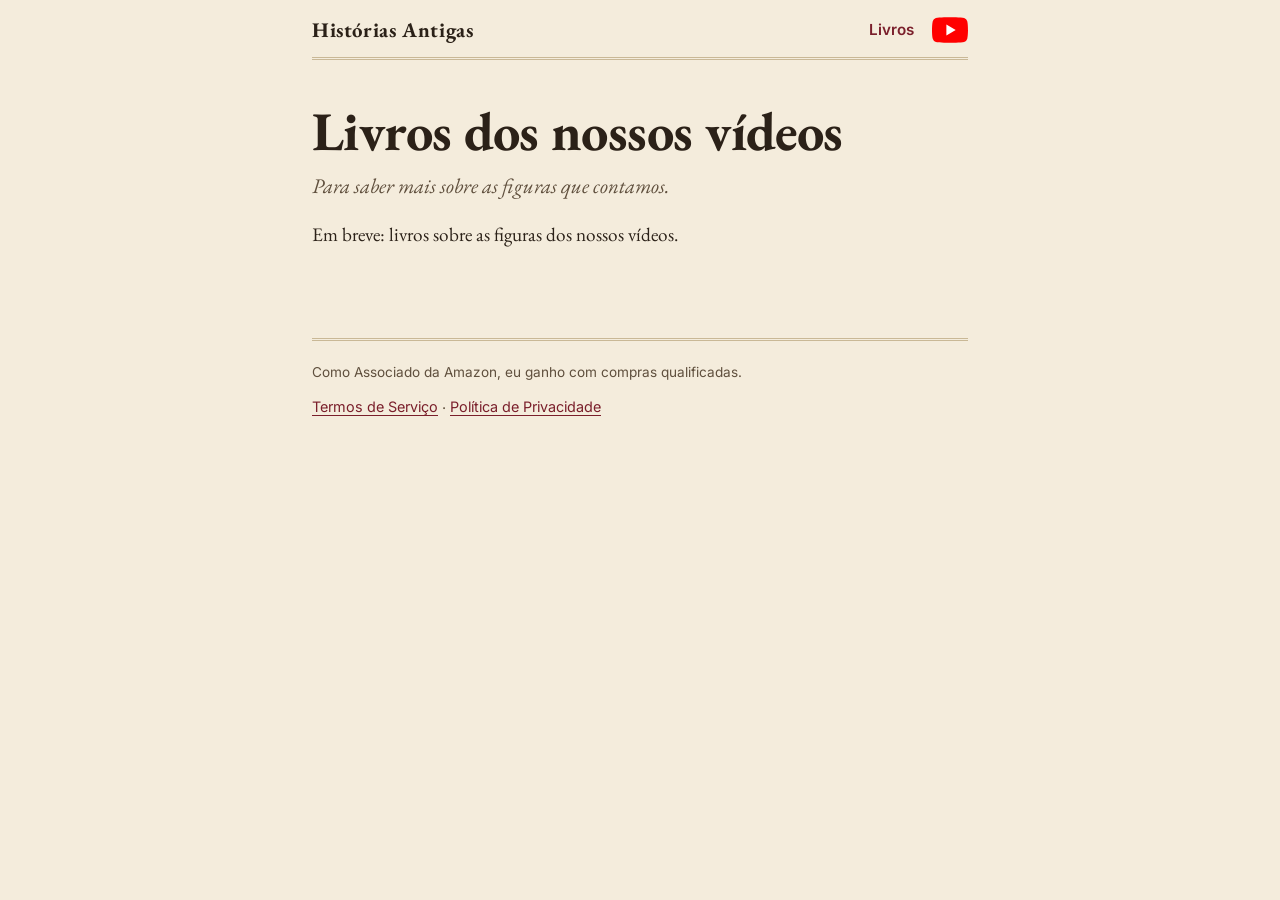
==== livros/index.html @ 1ff339aa "Site: vitrine, livros e paginas legais no visual novo Co-Authored-By: Claude Sonnet 5.5 <noreply@ant" ====
<!doctype html>
<html lang="pt-BR">
<head>
<meta charset="utf-8">
<meta name="viewport" content="width=device-width, initial-scale=1">
<meta name="color-scheme" content="light dark">
<title>Livros dos nossos vídeos | Histórias Antigas</title>
<meta name="description" content="Livros para ler mais sobre as figuras históricas dos nossos vídeos.">
<link rel="canonical" href="https://historiasantigas.com.br/livros/">
<meta property="og:url" content="https://historiasantigas.com.br/livros/">
<meta property="og:type" content="website">
<meta property="og:title" content="Livros dos nossos vídeos">
<meta property="og:description" content="Livros para ler mais sobre as figuras históricas dos nossos vídeos.">
<meta property="og:image" content="https://historiasantigas.com.br/icon-1024.jpg">
<link rel="icon" href="../favicon.ico" sizes="any">
<link rel="icon" type="image/png" sizes="32x32" href="../favicon-32.png">
<link rel="apple-touch-icon" href="../apple-touch-icon.png">
<link rel="stylesheet" href="../assets/estilo.css">
</head>
<body>
<header class="topo">
<a class="marca" href="../">Histórias Antigas</a>
<nav aria-label="Principal"><a href="../livros/">Livros</a><a class="youtube" href="https://www.youtube.com/@videosdehistoriasantigas" target="_blank" rel="noopener noreferrer" aria-label="Vídeos longos no YouTube" title="Vídeos longos no YouTube"><svg viewBox="0 0 24 17" width="36" height="26" role="img" aria-hidden="true"><path fill="#f00" d="M23.5 2.66A3 3 0 0 0 21.4.53C19.5 0 12 0 12 0S4.5 0 2.6.53A3 3 0 0 0 .5 2.66C0 4.56 0 8.5 0 8.5s0 3.94.5 5.84a3 3 0 0 0 2.1 2.13C4.5 17 12 17 12 17s7.5 0 9.4-.53a3 3 0 0 0 2.1-2.13c.5-1.9.5-5.84.5-5.84s0-3.94-.5-5.84z"/><path fill="#fff" d="M9.6 12.1V4.9l6.2 3.6z"/></svg></a></nav>
</header>
<main class="conteudo"><h1>Livros dos nossos vídeos</h1><p class="lema">Para saber mais sobre as figuras que contamos.</p><p>Em breve: livros sobre as figuras dos nossos vídeos.</p></main>
<footer class="rodape">
<p class="aviso">Como Associado da Amazon, eu ganho com compras qualificadas.</p>
<p><a href="../termos/">Termos de Serviço</a> · <a href="../privacidade/">Política de Privacidade</a></p>
</footer>
</body>
</html>
---- assets/estilo.css ----
/* Histórias Antigas: folha de estilo única, escrita à mão. Sem framework, sem build, sem JavaScript, sem requisição externa.
   Direção: editorial de acervo. Papel envelhecido, tinta sépia, bordô, filetes duplos de gravura. Serifa (EB Garamond) para
   títulos e texto; sem serifa (Inter) só para rótulos, botões e metadados. Mobile primeiro, gutter de 16 px. */

/* ---------- Fontes locais (OFL), só o subconjunto latino ---------- */
@font-face { font-family: "EB Garamond"; src: url("fontes/eb-garamond-latin-400-normal.woff2") format("woff2"); font-weight: 400; font-style: normal; font-display: swap; }
@font-face { font-family: "EB Garamond"; src: url("fontes/eb-garamond-latin-400-italic.woff2") format("woff2"); font-weight: 400; font-style: italic; font-display: swap; }
@font-face { font-family: "EB Garamond"; src: url("fontes/eb-garamond-latin-700-normal.woff2") format("woff2"); font-weight: 700; font-style: normal; font-display: swap; }
@font-face { font-family: "Inter"; src: url("fontes/inter-latin-400-normal.woff2") format("woff2"); font-weight: 400; font-style: normal; font-display: swap; }
@font-face { font-family: "Inter"; src: url("fontes/inter-latin-600-normal.woff2") format("woff2"); font-weight: 600; font-style: normal; font-display: swap; }

/* ---------- Tokens ---------- */
:root {
  color-scheme: light dark;

  /* papel e tinta (claro) */
  --papel: #f4ecdc;
  --papel-2: #ebe0c8;
  --tinta: #2b2118;
  --suave: #5f4f3d;          /* texto secundário: AA também sobre --papel-2 */
  --bordo: #7a1f2b;
  --bordo-2: #5c1620;
  --botao-texto: #f4ecdc;    /* texto sobre --bordo */
  --filete: #c9b896;         /* filetes decorativos */
  --traco: #8a7658;          /* contorno de controle (chips): 3:1 contra o papel */

  /* tipografia */
  --serif: "EB Garamond", "Iowan Old Style", "Palatino Linotype", Palatino, Georgia, serif;
  --sans: "Inter", system-ui, -apple-system, "Segoe UI", Roboto, sans-serif;
  --mono: ui-monospace, "SF Mono", Consolas, "Liberation Mono", monospace;

  /* medidas */
  --largura: 44rem;
  --gutter: 1rem;
  --raio: 6px;
  --alvo: 2.75rem;           /* área mínima de toque: 44 px */
}

@media (prefers-color-scheme: dark) {
  :root {
    --papel: #1c1712;
    --papel-2: #261f18;
    --tinta: #eadfc8;
    --suave: #b8a98f;
    --bordo: #e0959f;
    --bordo-2: #efb5bd;
    --botao-texto: #1c1712;
    --filete: #4a3d2c;
    --traco: #7d6d54;
  }
}

@media (min-width: 40rem) { :root { --gutter: 1.5rem; } }

/* ---------- Base ---------- */
*, *::before, *::after { box-sizing: border-box; }
html { -webkit-text-size-adjust: 100%; text-size-adjust: 100%; }
body {
  margin: 0;
  background: var(--papel);
  color: var(--tinta);
  font: 1.2rem/1.6 var(--serif);
  hyphens: auto;
  overflow-wrap: break-word;
  text-rendering: optimizeLegibility;
}
@media (prefers-color-scheme: dark) { body { line-height: 1.68; } }   /* texto claro em fundo escuro pede mais respiro */

img { max-width: 100%; height: auto; display: block; }
p { margin: 0 0 1rem; text-wrap: pretty; }
strong { font-weight: 700; }

a { color: var(--bordo); text-decoration-thickness: .06em; text-underline-offset: .18em; }
a:hover { color: var(--bordo-2); text-decoration-thickness: .12em; }
:focus-visible { outline: 3px solid var(--bordo); outline-offset: 3px; border-radius: 2px; }

/* ---------- Estrutura: cabeçalho, conteúdo e rodapé na mesma coluna ---------- */
.topo, .conteudo, .rodape {
  width: 100%;
  max-width: var(--largura);
  margin-inline: auto;
  padding-inline: var(--gutter);
}

/* Filete duplo desenhado por pseudo-elemento: alinha com o texto e com os filetes dos títulos (a coluna inteira com
   o padding faria o traço do cabeçalho passar do filete das seções). */
.topo { position: relative; display: flex; align-items: center; justify-content: space-between; gap: 1rem; padding-block: .5rem; }
.topo::after, .rodape::before {
  content: ""; position: absolute; inset-inline: var(--gutter); border-top: 3px double var(--filete); pointer-events: none;
}
.topo::after { bottom: 0; }

.marca {
  font: 700 1.3rem/1.15 var(--serif);
  letter-spacing: .03em;
  color: var(--tinta);
  text-decoration: none;
  display: inline-flex; align-items: center; min-height: var(--alvo);
}
.marca:hover { color: var(--bordo); }

.topo nav { display: flex; align-items: center; gap: .25rem; font: 600 .95rem/1 var(--sans); }
.topo nav a { display: inline-flex; align-items: center; min-height: var(--alvo); padding-inline: .6rem; text-decoration: none; }
.topo nav a:hover { text-decoration: underline; text-underline-offset: .3em; }
.topo nav .youtube { justify-content: center; min-width: var(--alvo); padding-inline: .3rem; margin-right: -.3rem; }
.youtube svg { display: block; }
.youtube:hover { opacity: .85; }

.conteudo { padding-block: .5rem 1rem; }

/* ---------- Títulos ---------- */
h1, h2, h3 { font-family: var(--serif); font-weight: 700; line-height: 1.15; text-wrap: balance; }
h1, h2, h3, .marca { hyphens: manual; }
h1 { font-size: clamp(2.2rem, 8vw, 3.4rem); letter-spacing: -.01em; margin: 2rem 0 .5rem; }
h2 { font-size: 1.65rem; margin: 3rem 0 1rem; padding-top: .8rem; border-top: 3px double var(--filete); }
h3 { font-size: 1.25rem; margin: 1.75rem 0 .4rem; }
section[id], .assunto { scroll-margin-top: 1rem; }   /* destino das âncoras (#recentes, livros/#assunto) */

.lema { font-style: italic; color: var(--suave); font-size: 1.3rem; line-height: 1.4; margin: 0 0 1.25rem; max-width: 34rem; }
.apresentacao { padding-bottom: .5rem; }

/* ---------- Botões ---------- */
.botoes { display: flex; flex-wrap: wrap; gap: .75rem; margin: 0 0 1rem; }
.botao {
  display: inline-flex; align-items: center; justify-content: center; min-height: var(--alvo);
  padding: .6rem calc(1.2rem - 1px);
  border: 1px solid transparent;   /* aparece em forced-colors; o 1px sai do padding e o botão não cresce */
  font: 600 .95rem/1.2 var(--sans);
  color: var(--botao-texto);
  background: var(--bordo);
  border-radius: var(--raio);
  text-decoration: none;
  /* contorno interno fino: lembra a margem de uma estampa */
  box-shadow: inset 0 0 0 3px var(--bordo), inset 0 0 0 4px color-mix(in srgb, var(--botao-texto) 55%, var(--bordo));
}
.botao:hover { color: var(--botao-texto); background: var(--bordo-2); box-shadow: inset 0 0 0 3px var(--bordo-2), inset 0 0 0 4px color-mix(in srgb, var(--botao-texto) 55%, var(--bordo-2)); }
.botao:active { background: var(--bordo-2); }

/* ---------- Listas sem marcador ---------- */
.cartoes, .livros, .chips, .passos { list-style: none; margin: 0; padding: 0; }

/* ---------- Vídeos recentes ---------- */
.cartoes { display: grid; grid-template-columns: repeat(auto-fill, minmax(min(100%, 14rem), 1fr)); gap: 1.25rem 1rem; }
.cartoes a {
  display: block; height: 100%;
  color: var(--tinta); text-decoration: none;
  background: var(--papel-2);
  border: 1px solid var(--filete);
  border-radius: var(--raio);
  overflow: hidden;
}
.cartoes a:hover { color: var(--tinta); border-color: var(--bordo); }
.cartoes a:hover .titulo { color: var(--bordo); }
/* hqdefault do YouTube é 4:3 com tarja preta em cima e embaixo; 16:9 + cover corta a tarja */
.cartoes img {
  width: 100%; height: auto; aspect-ratio: 16 / 9; object-fit: cover;
  filter: sepia(.25);
  border-bottom: 3px double var(--filete);
  background: var(--papel-2);
}
@media (prefers-color-scheme: dark) { .cartoes img { filter: sepia(.25) brightness(.92); } }
.cartoes .titulo { overflow-wrap: anywhere; display: block; padding: .65rem .85rem 0; font-weight: 700; font-size: 1.1rem; line-height: 1.25; }
.cartoes .pessoa { display: block; padding: .2rem .85rem .75rem; font: 400 .85rem/1.4 var(--sans); color: var(--suave); }

/* ---------- Assuntos, passos ---------- */
.chips { display: flex; flex-wrap: wrap; gap: .5rem; margin-bottom: 1.25rem; }
.chips a {
  display: inline-flex; align-items: center; min-height: var(--alvo); padding: .3rem 1rem;
  border: 1px solid var(--traco); border-radius: 999px;
  font: 400 .9rem/1.3 var(--sans); text-decoration: none;
}
.chips a:hover { border-color: var(--bordo); background: var(--papel-2); }

.passos { counter-reset: passo; }
.passos li { counter-increment: passo; position: relative; margin: .75rem 0; padding-left: 2.6rem; }
.passos li::before {
  content: counter(passo);
  position: absolute; left: 0; top: .1rem;
  width: 1.7rem; height: 1.7rem;
  border: 1px solid var(--bordo); border-radius: 50%;
  text-align: center; font: 600 .85rem/1.6rem var(--sans); color: var(--bordo);
}

/* ---------- Livros: lista de catálogo, uma linha por obra ---------- */
.livros { border-top: 1px solid var(--filete); margin-bottom: .5rem; }
.livros li { padding: .75rem 0; border-bottom: 1px solid var(--filete); line-height: 1.35; }
.livros li a { font-weight: 700; font-size: 1.1rem; }
.livros small { display: block; margin-top: .2rem; font: 400 .85rem/1.45 var(--sans); color: var(--suave); }

/* ---------- Texto corrido (páginas legais) ---------- */
.texto { font-size: 1.15rem; }
.texto h1 { margin-bottom: .25rem; }
.texto h2 { font-size: 1.4rem; margin-top: 2.25rem; }
.texto > p:first-of-type em { color: var(--suave); font-size: 1rem; }   /* "Última atualização" */
.texto ul { margin: 0 0 1.1rem; padding-left: 1.4rem; }
.texto li { margin: .5rem 0; padding-left: .25rem; }
.texto li::marker { color: var(--bordo); }
.texto p, .texto li { max-width: 40rem; }
.texto code {
  font: .8em/1.4 var(--mono);
  padding: .1em .4em;
  background: var(--papel-2);
  border: 1px solid var(--filete);
  border-radius: 3px;
  overflow-wrap: anywhere;
  hyphens: none;
}

/* ---------- Rodapé ---------- */
.rodape { position: relative; margin-top: 3.5rem; padding-block: 1.5rem 2.5rem; font: 400 .9rem/1.6 var(--sans); color: var(--suave); }
.rodape::before { top: 0; }
.rodape p { margin: 0 0 .4rem; }
.rodape a { display: inline-block; padding-block: .3rem; }
.aviso { font-size: .85rem; }

/* ---------- Movimento ---------- */
@media (prefers-reduced-motion: no-preference) {
  a, .botao, .chips a, .cartoes a, .cartoes .titulo { transition: color .15s ease-out, background-color .15s ease-out, border-color .15s ease-out; }
}
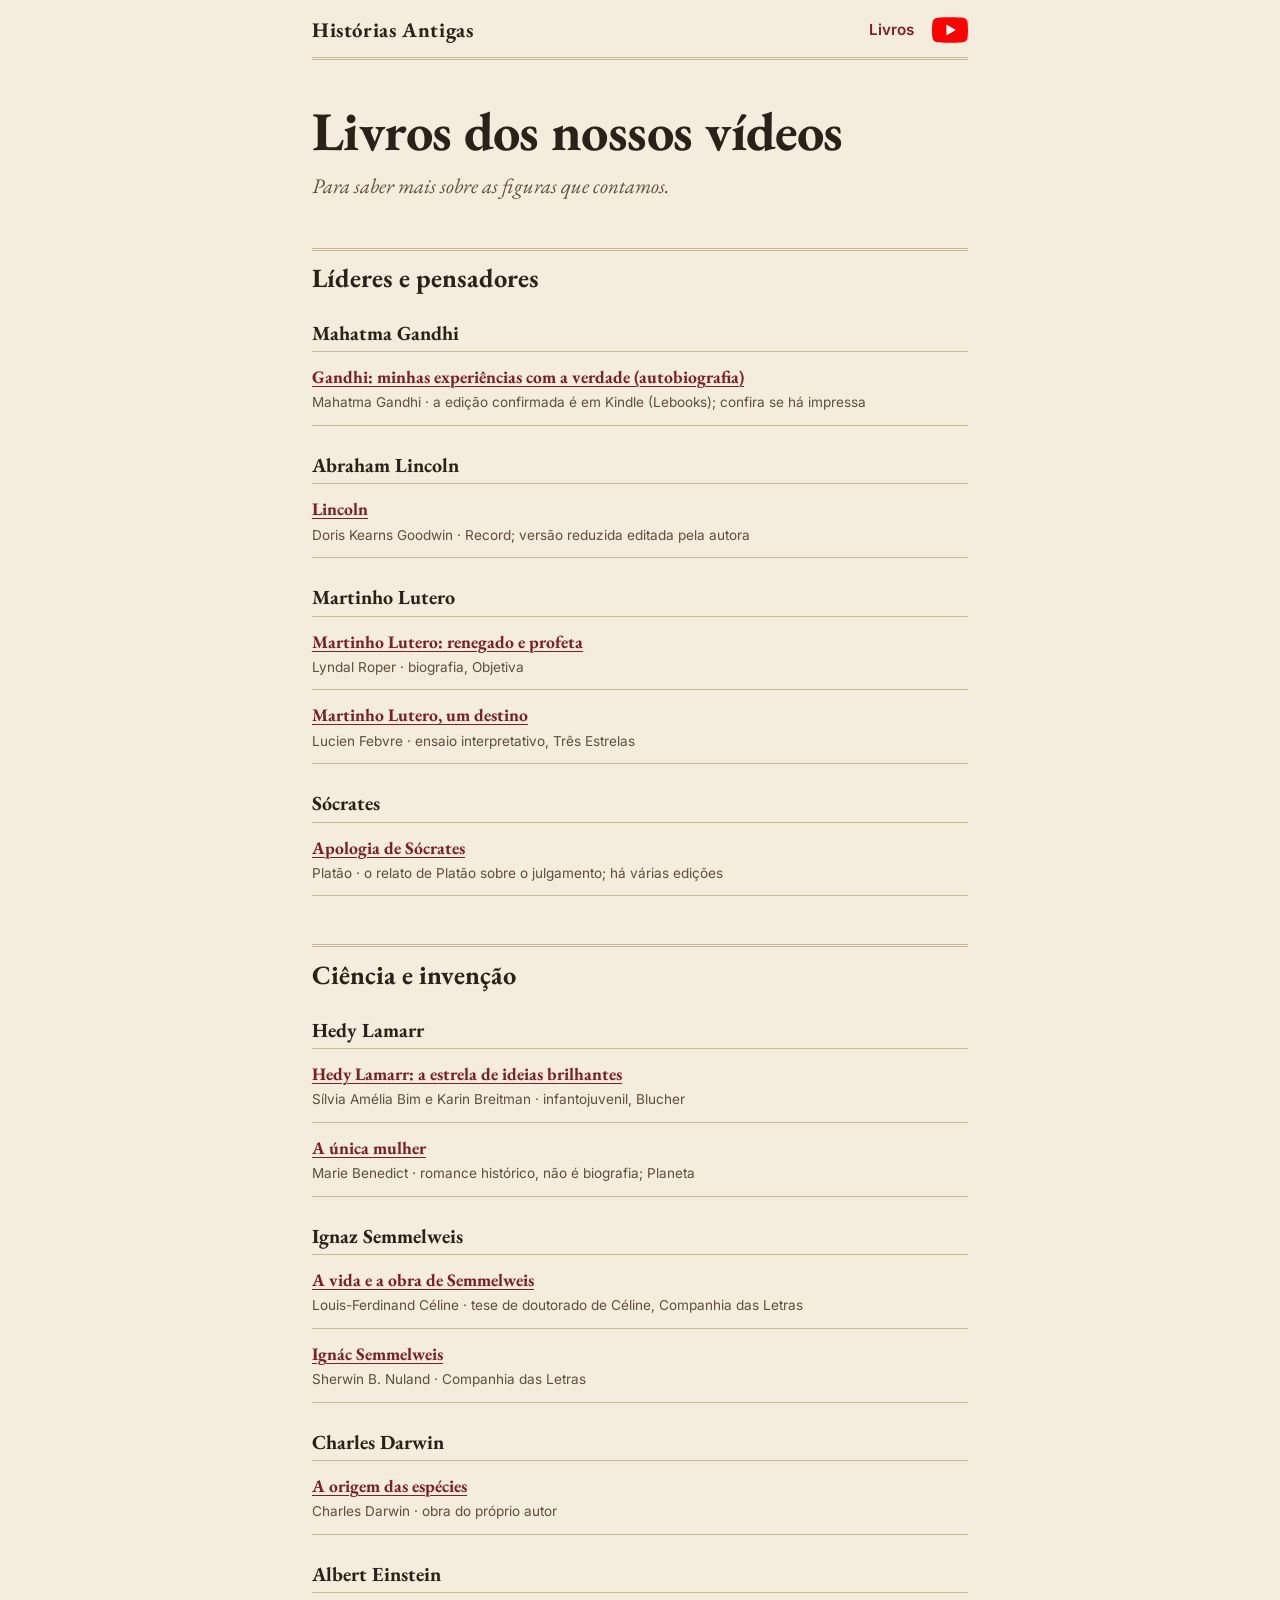
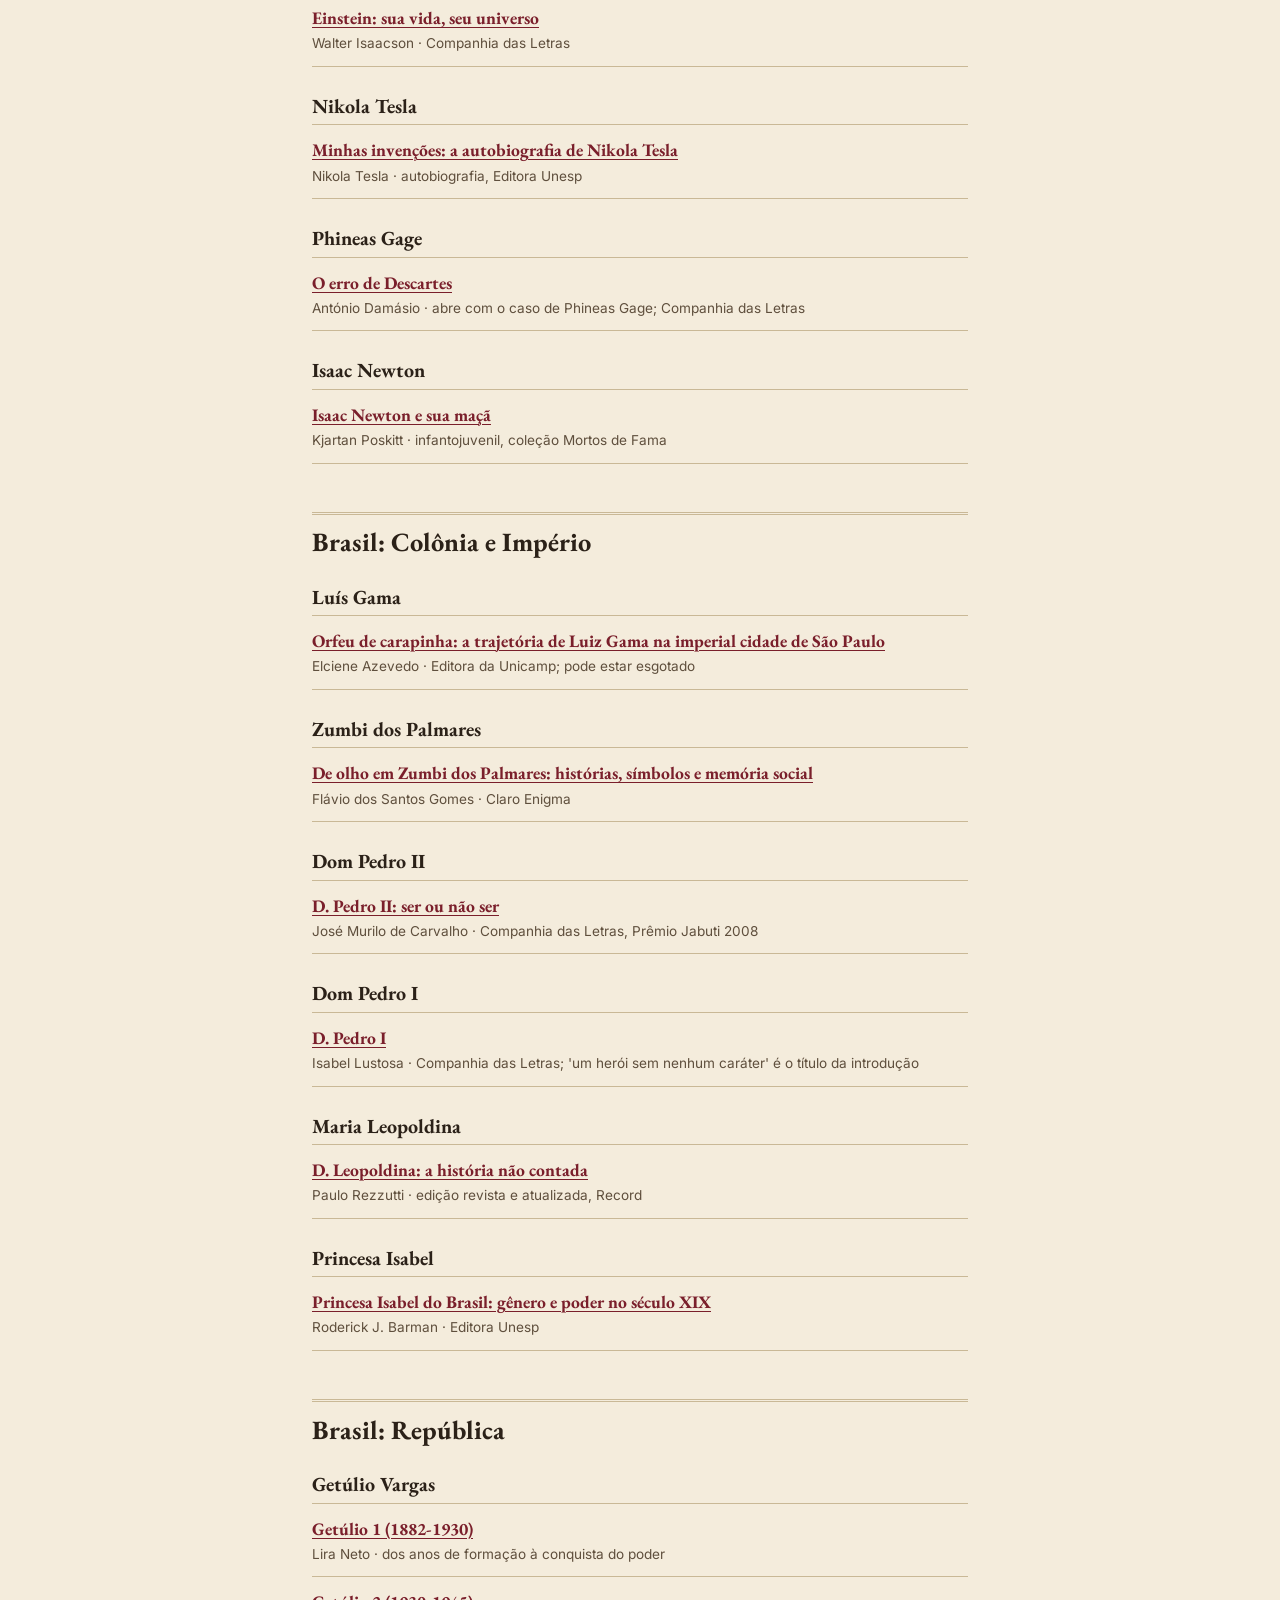
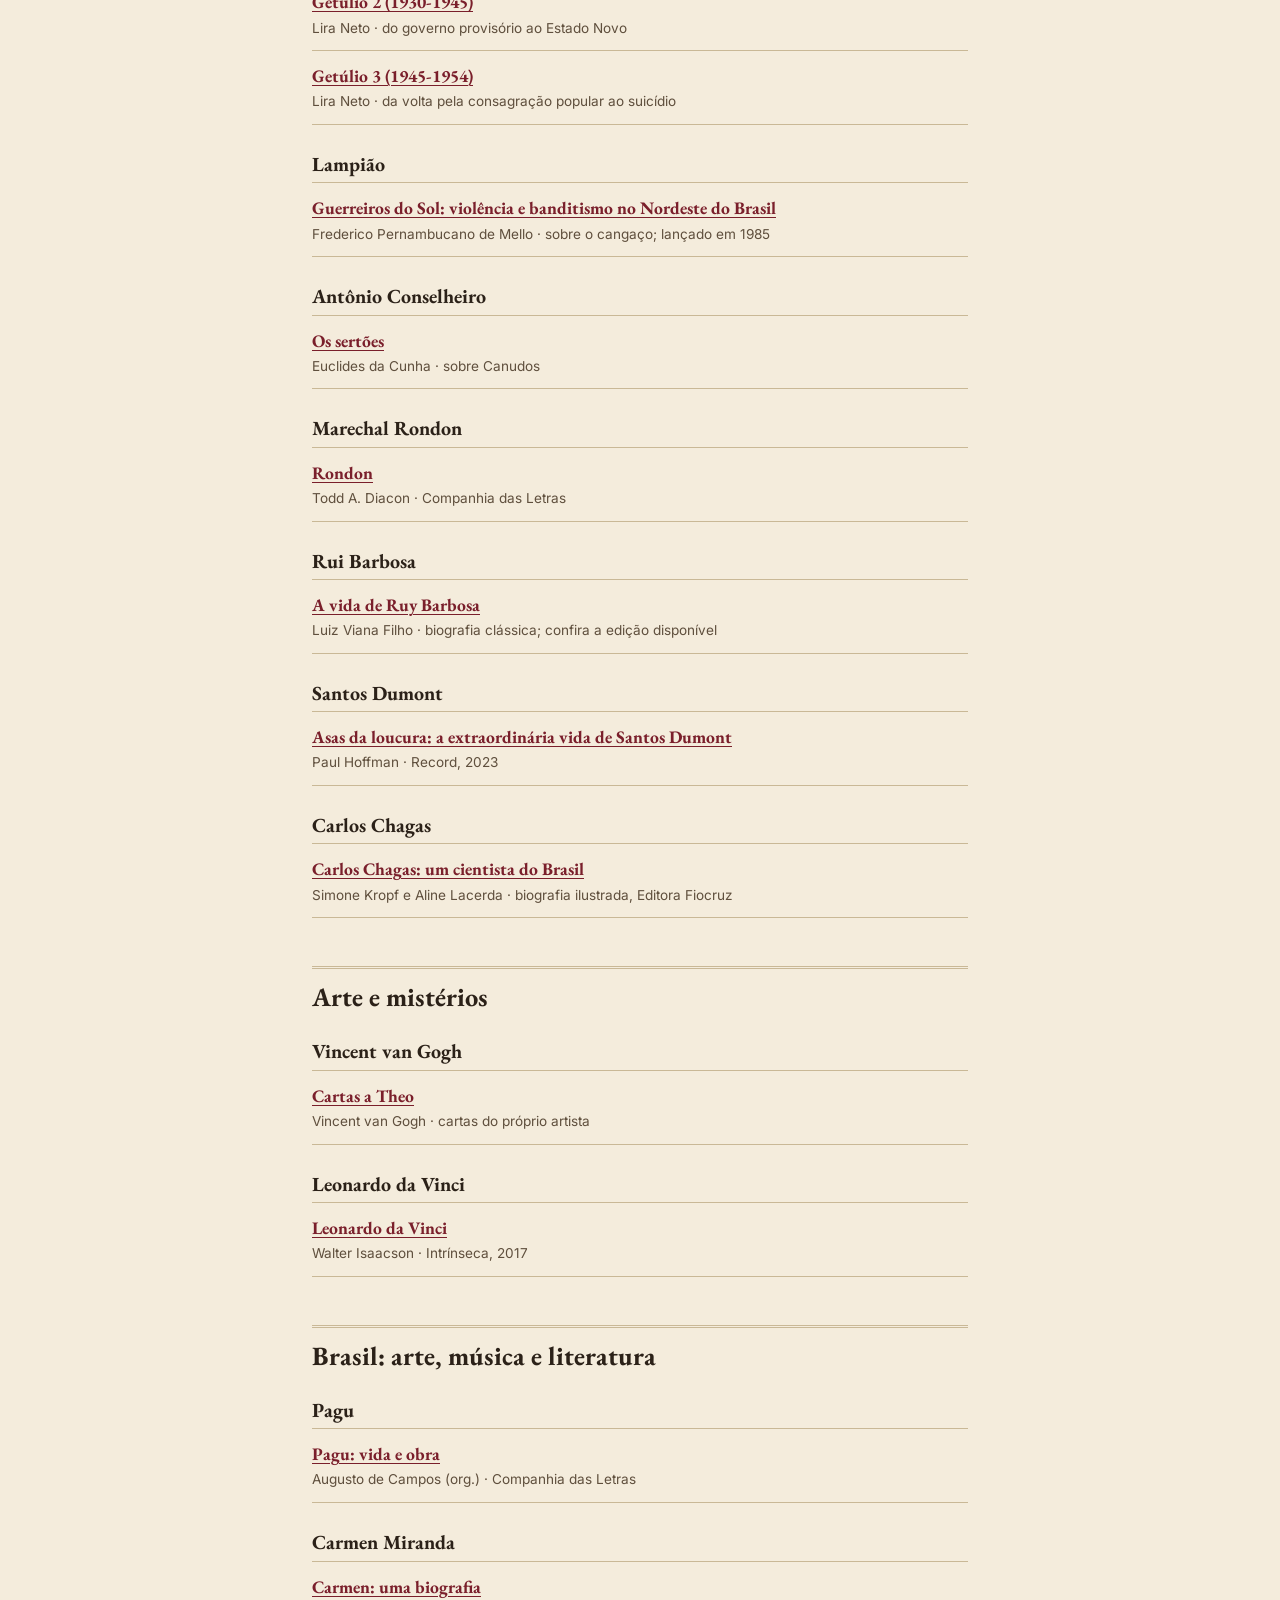
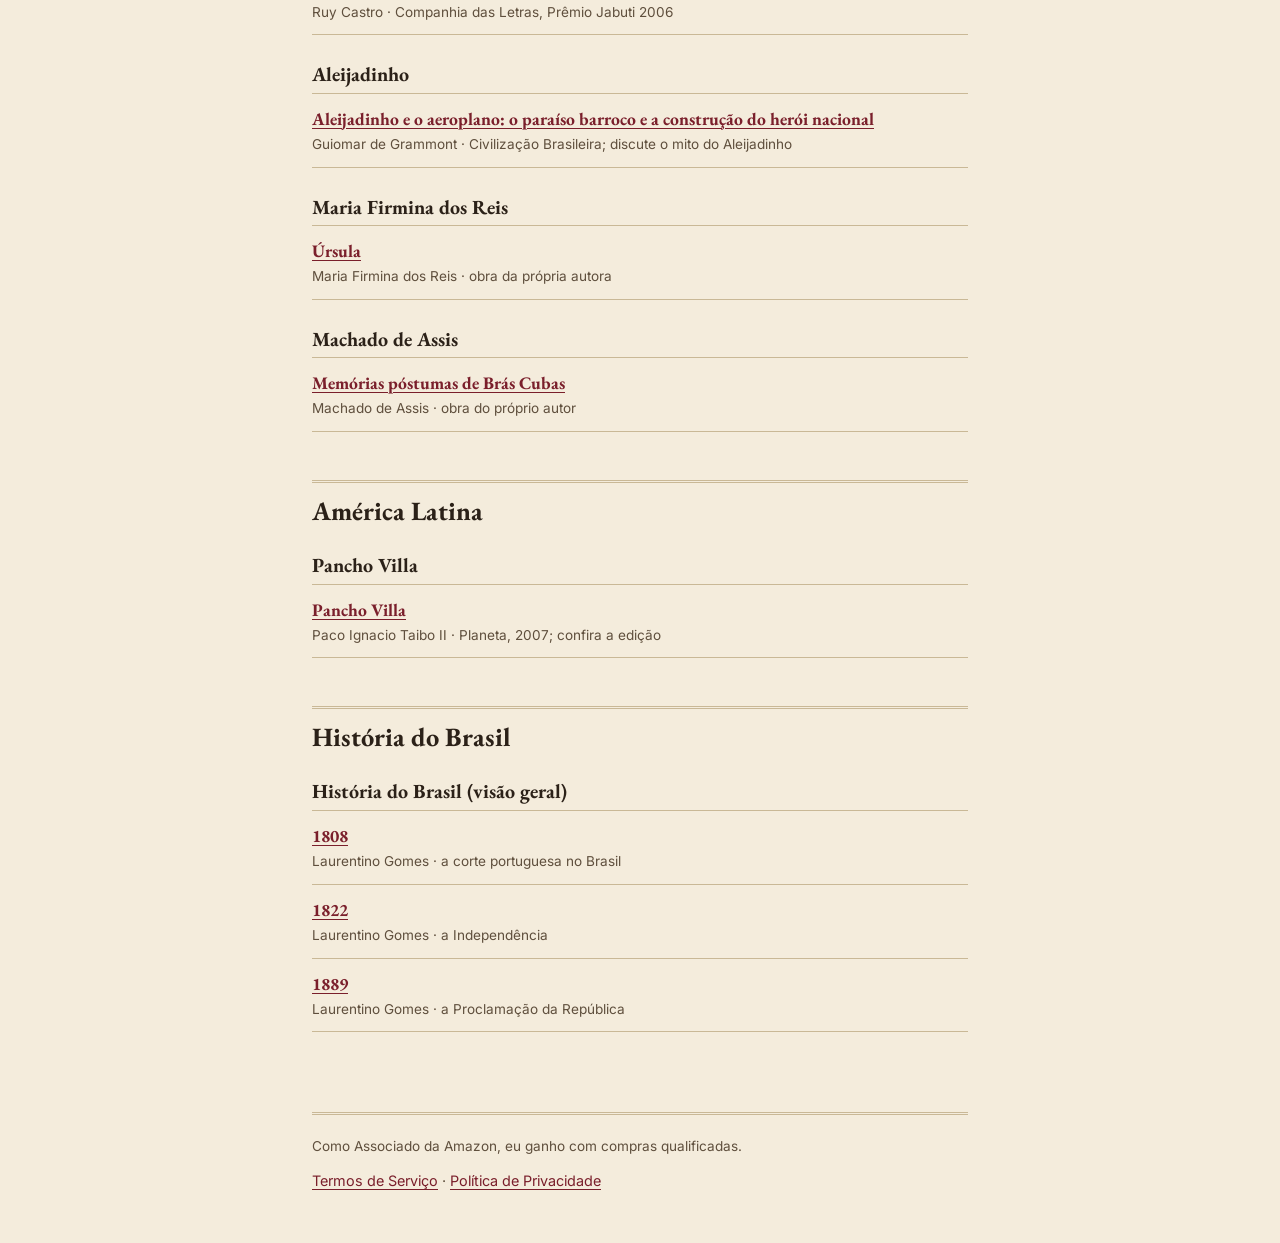
==== commit e1cb9763: "Livros: 40 livros por assunto e segunda loja Co-Authored-By: Claude Sonnet 5.5 <noreply@anthropic.co" ====
--- a/livros/index.html
+++ b/livros/index.html
@@ -22,7 +22,7 @@
 <a class="marca" href="../">Histórias Antigas</a>
 <nav aria-label="Principal"><a href="../livros/">Livros</a><a class="youtube" href="https://www.youtube.com/@videosdehistoriasantigas" target="_blank" rel="noopener noreferrer" aria-label="Vídeos longos no YouTube" title="Vídeos longos no YouTube"><svg viewBox="0 0 24 17" width="36" height="26" role="img" aria-hidden="true"><path fill="#f00" d="M23.5 2.66A3 3 0 0 0 21.4.53C19.5 0 12 0 12 0S4.5 0 2.6.53A3 3 0 0 0 .5 2.66C0 4.56 0 8.5 0 8.5s0 3.94.5 5.84a3 3 0 0 0 2.1 2.13C4.5 17 12 17 12 17s7.5 0 9.4-.53a3 3 0 0 0 2.1-2.13c.5-1.9.5-5.84.5-5.84s0-3.94-.5-5.84z"/><path fill="#fff" d="M9.6 12.1V4.9l6.2 3.6z"/></svg></a></nav>
 </header>
-<main class="conteudo"><h1>Livros dos nossos vídeos</h1><p class="lema">Para saber mais sobre as figuras que contamos.</p><p>Em breve: livros sobre as figuras dos nossos vídeos.</p></main>
+<main class="conteudo"><h1>Livros dos nossos vídeos</h1><p class="lema">Para saber mais sobre as figuras que contamos.</p><section id="lideres" class="assunto"><h2>Líderes e pensadores</h2><h3>Mahatma Gandhi</h3><ul class="livros" role="list"><li><a href="https://www.amazon.com.br/s?k=Gandhi%3A+minhas+experi%C3%AAncias+com+a+verdade+%28autobiografia%29+Mahatma+Gandhi&amp;i=stripbooks" target="_blank" rel="sponsored noopener noreferrer">Gandhi: minhas experiências com a verdade (autobiografia)</a><small>Mahatma Gandhi · a edição confirmada é em Kindle (Lebooks); confira se há impressa</small></li></ul><h3>Abraham Lincoln</h3><ul class="livros" role="list"><li><a href="https://www.amazon.com.br/s?k=9788501402776&amp;i=stripbooks" target="_blank" rel="sponsored noopener noreferrer">Lincoln</a><small>Doris Kearns Goodwin · Record; versão reduzida editada pela autora</small></li></ul><h3>Martinho Lutero</h3><ul class="livros" role="list"><li><a href="https://www.amazon.com.br/s?k=Martinho+Lutero%3A+renegado+e+profeta+Lyndal+Roper&amp;i=stripbooks" target="_blank" rel="sponsored noopener noreferrer">Martinho Lutero: renegado e profeta</a><small>Lyndal Roper · biografia, Objetiva</small></li><li><a href="https://www.amazon.com.br/s?k=Martinho+Lutero%2C+um+destino+Lucien+Febvre&amp;i=stripbooks" target="_blank" rel="sponsored noopener noreferrer">Martinho Lutero, um destino</a><small>Lucien Febvre · ensaio interpretativo, Três Estrelas</small></li></ul><h3>Sócrates</h3><ul class="livros" role="list"><li><a href="https://www.amazon.com.br/s?k=Apologia+de+S%C3%B3crates+Plat%C3%A3o&amp;i=stripbooks" target="_blank" rel="sponsored noopener noreferrer">Apologia de Sócrates</a><small>Platão · o relato de Platão sobre o julgamento; há várias edições</small></li></ul></section><section id="ciencia" class="assunto"><h2>Ciência e invenção</h2><h3>Hedy Lamarr</h3><ul class="livros" role="list"><li><a href="https://www.amazon.com.br/s?k=9788521221647&amp;i=stripbooks" target="_blank" rel="sponsored noopener noreferrer">Hedy Lamarr: a estrela de ideias brilhantes</a><small>Sílvia Amélia Bim e Karin Breitman · infantojuvenil, Blucher</small></li><li><a href="https://www.amazon.com.br/s?k=A+%C3%BAnica+mulher+Marie+Benedict&amp;i=stripbooks" target="_blank" rel="sponsored noopener noreferrer">A única mulher</a><small>Marie Benedict · romance histórico, não é biografia; Planeta</small></li></ul><h3>Ignaz Semmelweis</h3><ul class="livros" role="list"><li><a href="https://www.amazon.com.br/s?k=9788571647527&amp;i=stripbooks" target="_blank" rel="sponsored noopener noreferrer">A vida e a obra de Semmelweis</a><small>Louis-Ferdinand Céline · tese de doutorado de Céline, Companhia das Letras</small></li><li><a href="https://www.amazon.com.br/s?k=Ign%C3%A1c+Semmelweis+Sherwin+B.+Nuland&amp;i=stripbooks" target="_blank" rel="sponsored noopener noreferrer">Ignác Semmelweis</a><small>Sherwin B. Nuland · Companhia das Letras</small></li></ul><h3>Charles Darwin</h3><ul class="livros" role="list"><li><a href="https://www.amazon.com.br/s?k=A+origem+das+esp%C3%A9cies+Charles+Darwin&amp;i=stripbooks" target="_blank" rel="sponsored noopener noreferrer">A origem das espécies</a><small>Charles Darwin · obra do próprio autor</small></li></ul><h3>Albert Einstein</h3><ul class="livros" role="list"><li><a href="https://www.amazon.com.br/s?k=9788535911282&amp;i=stripbooks" target="_blank" rel="sponsored noopener noreferrer">Einstein: sua vida, seu universo</a><small>Walter Isaacson · Companhia das Letras</small></li></ul><h3>Nikola Tesla</h3><ul class="livros" role="list"><li><a href="https://www.amazon.com.br/s?k=Minhas+inven%C3%A7%C3%B5es%3A+a+autobiografia+de+Nikola+Tesla+Nikola+Tesla&amp;i=stripbooks" target="_blank" rel="sponsored noopener noreferrer">Minhas invenções: a autobiografia de Nikola Tesla</a><small>Nikola Tesla · autobiografia, Editora Unesp</small></li></ul><h3>Phineas Gage</h3><ul class="livros" role="list"><li><a href="https://www.amazon.com.br/s?k=O+erro+de+Descartes+Ant%C3%B3nio+Dam%C3%A1sio&amp;i=stripbooks" target="_blank" rel="sponsored noopener noreferrer">O erro de Descartes</a><small>António Damásio · abre com o caso de Phineas Gage; Companhia das Letras</small></li></ul><h3>Isaac Newton</h3><ul class="livros" role="list"><li><a href="https://www.amazon.com.br/s?k=9788535901795&amp;i=stripbooks" target="_blank" rel="sponsored noopener noreferrer">Isaac Newton e sua maçã</a><small>Kjartan Poskitt · infantojuvenil, coleção Mortos de Fama</small></li></ul></section><section id="brasil-imperio" class="assunto"><h2>Brasil: Colônia e Império</h2><h3>Luís Gama</h3><ul class="livros" role="list"><li><a href="https://www.amazon.com.br/s?k=Orfeu+de+carapinha%3A+a+trajet%C3%B3ria+de+Luiz+Gama+na+imperial+cidade+de+S%C3%A3o+Paulo+Elciene+Azevedo&amp;i=stripbooks" target="_blank" rel="sponsored noopener noreferrer">Orfeu de carapinha: a trajetória de Luiz Gama na imperial cidade de São Paulo</a><small>Elciene Azevedo · Editora da Unicamp; pode estar esgotado</small></li></ul><h3>Zumbi dos Palmares</h3><ul class="livros" role="list"><li><a href="https://www.amazon.com.br/s?k=9788561041939&amp;i=stripbooks" target="_blank" rel="sponsored noopener noreferrer">De olho em Zumbi dos Palmares: histórias, símbolos e memória social</a><small>Flávio dos Santos Gomes · Claro Enigma</small></li></ul><h3>Dom Pedro II</h3><ul class="livros" role="list"><li><a href="https://www.amazon.com.br/s?k=9788535909692&amp;i=stripbooks" target="_blank" rel="sponsored noopener noreferrer">D. Pedro II: ser ou não ser</a><small>José Murilo de Carvalho · Companhia das Letras, Prêmio Jabuti 2008</small></li></ul><h3>Dom Pedro I</h3><ul class="livros" role="list"><li><a href="https://www.amazon.com.br/s?k=9788535908077&amp;i=stripbooks" target="_blank" rel="sponsored noopener noreferrer">D. Pedro I</a><small>Isabel Lustosa · Companhia das Letras; &#x27;um herói sem nenhum caráter&#x27; é o título da introdução</small></li></ul><h3>Maria Leopoldina</h3><ul class="livros" role="list"><li><a href="https://www.amazon.com.br/s?k=9788501923783&amp;i=stripbooks" target="_blank" rel="sponsored noopener noreferrer">D. Leopoldina: a história não contada</a><small>Paulo Rezzutti · edição revista e atualizada, Record</small></li></ul><h3>Princesa Isabel</h3><ul class="livros" role="list"><li><a href="https://www.amazon.com.br/s?k=9788571395985&amp;i=stripbooks" target="_blank" rel="sponsored noopener noreferrer">Princesa Isabel do Brasil: gênero e poder no século XIX</a><small>Roderick J. Barman · Editora Unesp</small></li></ul></section><section id="brasil-republica" class="assunto"><h2>Brasil: República</h2><h3>Getúlio Vargas</h3><ul class="livros" role="list"><li><a href="https://www.amazon.com.br/s?k=9788535920932&amp;i=stripbooks" target="_blank" rel="sponsored noopener noreferrer">Getúlio 1 (1882-1930)</a><small>Lira Neto · dos anos de formação à conquista do poder</small></li><li><a href="https://www.amazon.com.br/s?k=9788535923049&amp;i=stripbooks" target="_blank" rel="sponsored noopener noreferrer">Getúlio 2 (1930-1945)</a><small>Lira Neto · do governo provisório ao Estado Novo</small></li><li><a href="https://www.amazon.com.br/s?k=Get%C3%BAlio+3+%281945-1954%29+Lira+Neto&amp;i=stripbooks" target="_blank" rel="sponsored noopener noreferrer">Getúlio 3 (1945-1954)</a><small>Lira Neto · da volta pela consagração popular ao suicídio</small></li></ul><h3>Lampião</h3><ul class="livros" role="list"><li><a href="https://www.amazon.com.br/s?k=Guerreiros+do+Sol%3A+viol%C3%AAncia+e+banditismo+no+Nordeste+do+Brasil+Frederico+Pernambucano+de+Mello&amp;i=stripbooks" target="_blank" rel="sponsored noopener noreferrer">Guerreiros do Sol: violência e banditismo no Nordeste do Brasil</a><small>Frederico Pernambucano de Mello · sobre o cangaço; lançado em 1985</small></li></ul><h3>Antônio Conselheiro</h3><ul class="livros" role="list"><li><a href="https://www.amazon.com.br/s?k=Os+sert%C3%B5es+Euclides+da+Cunha&amp;i=stripbooks" target="_blank" rel="sponsored noopener noreferrer">Os sertões</a><small>Euclides da Cunha · sobre Canudos</small></li></ul><h3>Marechal Rondon</h3><ul class="livros" role="list"><li><a href="https://www.amazon.com.br/s?k=9788535909364&amp;i=stripbooks" target="_blank" rel="sponsored noopener noreferrer">Rondon</a><small>Todd A. Diacon · Companhia das Letras</small></li></ul><h3>Rui Barbosa</h3><ul class="livros" role="list"><li><a href="https://www.amazon.com.br/s?k=A+vida+de+Ruy+Barbosa+Luiz+Viana+Filho&amp;i=stripbooks" target="_blank" rel="sponsored noopener noreferrer">A vida de Ruy Barbosa</a><small>Luiz Viana Filho · biografia clássica; confira a edição disponível</small></li></ul><h3>Santos Dumont</h3><ul class="livros" role="list"><li><a href="https://www.amazon.com.br/s?k=9786555872880&amp;i=stripbooks" target="_blank" rel="sponsored noopener noreferrer">Asas da loucura: a extraordinária vida de Santos Dumont</a><small>Paul Hoffman · Record, 2023</small></li></ul><h3>Carlos Chagas</h3><ul class="livros" role="list"><li><a href="https://www.amazon.com.br/s?k=Carlos+Chagas%3A+um+cientista+do+Brasil+Simone+Kropf+e+Aline+Lacerda&amp;i=stripbooks" target="_blank" rel="sponsored noopener noreferrer">Carlos Chagas: um cientista do Brasil</a><small>Simone Kropf e Aline Lacerda · biografia ilustrada, Editora Fiocruz</small></li></ul></section><section id="arte" class="assunto"><h2>Arte e mistérios</h2><h3>Vincent van Gogh</h3><ul class="livros" role="list"><li><a href="https://www.amazon.com.br/s?k=Cartas+a+Theo+Vincent+van+Gogh&amp;i=stripbooks" target="_blank" rel="sponsored noopener noreferrer">Cartas a Theo</a><small>Vincent van Gogh · cartas do próprio artista</small></li></ul><h3>Leonardo da Vinci</h3><ul class="livros" role="list"><li><a href="https://www.amazon.com.br/s?k=Leonardo+da+Vinci+Walter+Isaacson&amp;i=stripbooks" target="_blank" rel="sponsored noopener noreferrer">Leonardo da Vinci</a><small>Walter Isaacson · Intrínseca, 2017</small></li></ul></section><section id="brasil-cultura" class="assunto"><h2>Brasil: arte, música e literatura</h2><h3>Pagu</h3><ul class="livros" role="list"><li><a href="https://www.amazon.com.br/s?k=9788535924855&amp;i=stripbooks" target="_blank" rel="sponsored noopener noreferrer">Pagu: vida e obra</a><small>Augusto de Campos (org.) · Companhia das Letras</small></li></ul><h3>Carmen Miranda</h3><ul class="livros" role="list"><li><a href="https://www.amazon.com.br/s?k=9788535936506&amp;i=stripbooks" target="_blank" rel="sponsored noopener noreferrer">Carmen: uma biografia</a><small>Ruy Castro · Companhia das Letras, Prêmio Jabuti 2006</small></li></ul><h3>Aleijadinho</h3><ul class="livros" role="list"><li><a href="https://www.amazon.com.br/s?k=Aleijadinho+e+o+aeroplano%3A+o+para%C3%ADso+barroco+e+a+constru%C3%A7%C3%A3o+do+her%C3%B3i+nacional+Guiomar+de+Grammont&amp;i=stripbooks" target="_blank" rel="sponsored noopener noreferrer">Aleijadinho e o aeroplano: o paraíso barroco e a construção do herói nacional</a><small>Guiomar de Grammont · Civilização Brasileira; discute o mito do Aleijadinho</small></li></ul><h3>Maria Firmina dos Reis</h3><ul class="livros" role="list"><li><a href="https://www.amazon.com.br/s?k=%C3%9Arsula+Maria+Firmina+dos+Reis&amp;i=stripbooks" target="_blank" rel="sponsored noopener noreferrer">Úrsula</a><small>Maria Firmina dos Reis · obra da própria autora</small></li></ul><h3>Machado de Assis</h3><ul class="livros" role="list"><li><a href="https://www.amazon.com.br/s?k=Mem%C3%B3rias+p%C3%B3stumas+de+Br%C3%A1s+Cubas+Machado+de+Assis&amp;i=stripbooks" target="_blank" rel="sponsored noopener noreferrer">Memórias póstumas de Brás Cubas</a><small>Machado de Assis · obra do próprio autor</small></li></ul></section><section id="america-latina" class="assunto"><h2>América Latina</h2><h3>Pancho Villa</h3><ul class="livros" role="list"><li><a href="https://www.amazon.com.br/s?k=Pancho+Villa+Paco+Ignacio+Taibo+II&amp;i=stripbooks" target="_blank" rel="sponsored noopener noreferrer">Pancho Villa</a><small>Paco Ignacio Taibo II · Planeta, 2007; confira a edição</small></li></ul></section><section id="brasil-geral" class="assunto"><h2>História do Brasil</h2><h3>História do Brasil (visão geral)</h3><ul class="livros" role="list"><li><a href="https://www.amazon.com.br/s?k=1808+Laurentino+Gomes&amp;i=stripbooks" target="_blank" rel="sponsored noopener noreferrer">1808</a><small>Laurentino Gomes · a corte portuguesa no Brasil</small></li><li><a href="https://www.amazon.com.br/s?k=1822+Laurentino+Gomes&amp;i=stripbooks" target="_blank" rel="sponsored noopener noreferrer">1822</a><small>Laurentino Gomes · a Independência</small></li><li><a href="https://www.amazon.com.br/s?k=1889+Laurentino+Gomes&amp;i=stripbooks" target="_blank" rel="sponsored noopener noreferrer">1889</a><small>Laurentino Gomes · a Proclamação da República</small></li></ul></section></main>
 <footer class="rodape">
 <p class="aviso">Como Associado da Amazon, eu ganho com compras qualificadas.</p>
 <p><a href="../termos/">Termos de Serviço</a> · <a href="../privacidade/">Política de Privacidade</a></p>
--- a/assets/estilo.css
+++ b/assets/estilo.css
@@ -186,6 +186,8 @@
 .livros li { padding: .75rem 0; border-bottom: 1px solid var(--filete); line-height: 1.35; }
 .livros li a { font-weight: 700; font-size: 1.1rem; }
 .livros small { display: block; margin-top: .2rem; font: 400 .85rem/1.45 var(--sans); color: var(--suave); }
+.livros .lojas { display: block; margin-top: .25rem; font: 400 .85rem/1.45 var(--sans); color: var(--suave); }
+.livros .lojas a { font: 600 .85rem/1.45 var(--sans); }
 
 /* ---------- Texto corrido (páginas legais) ---------- */
 .texto { font-size: 1.15rem; }
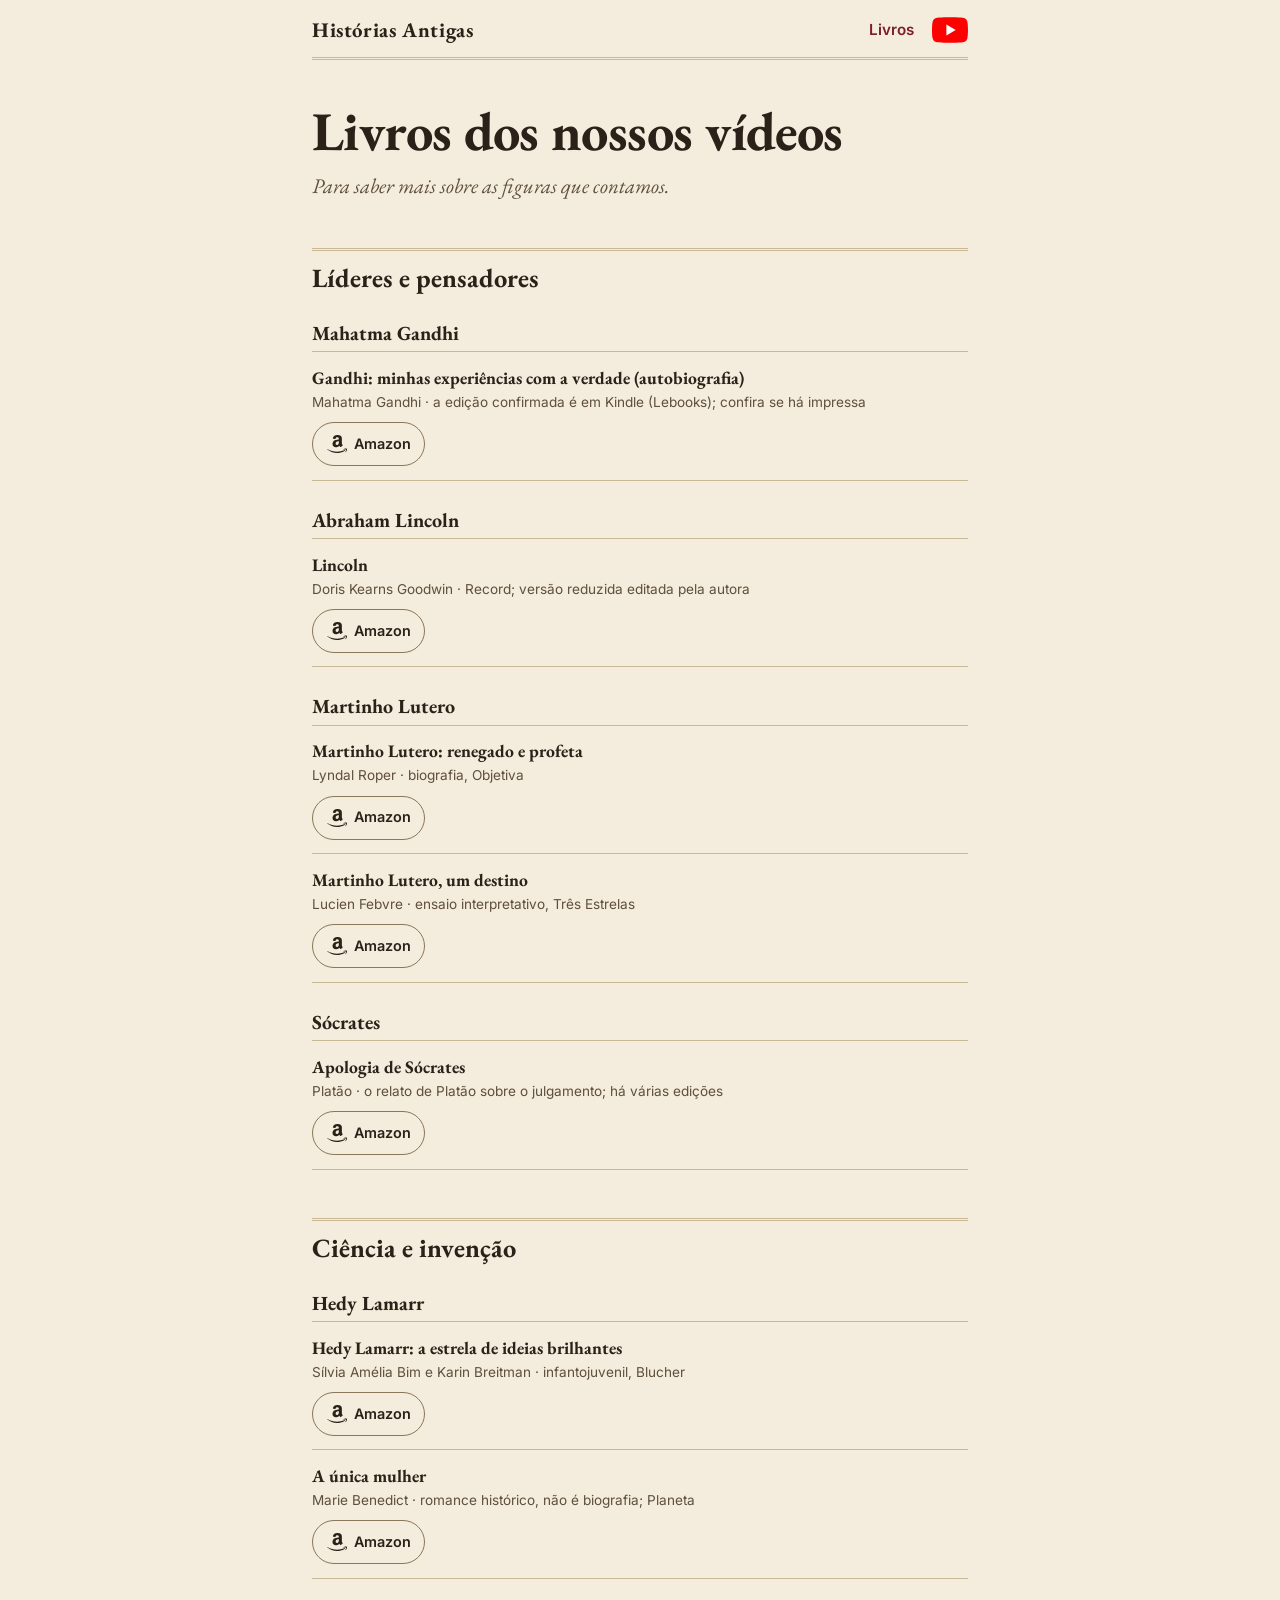
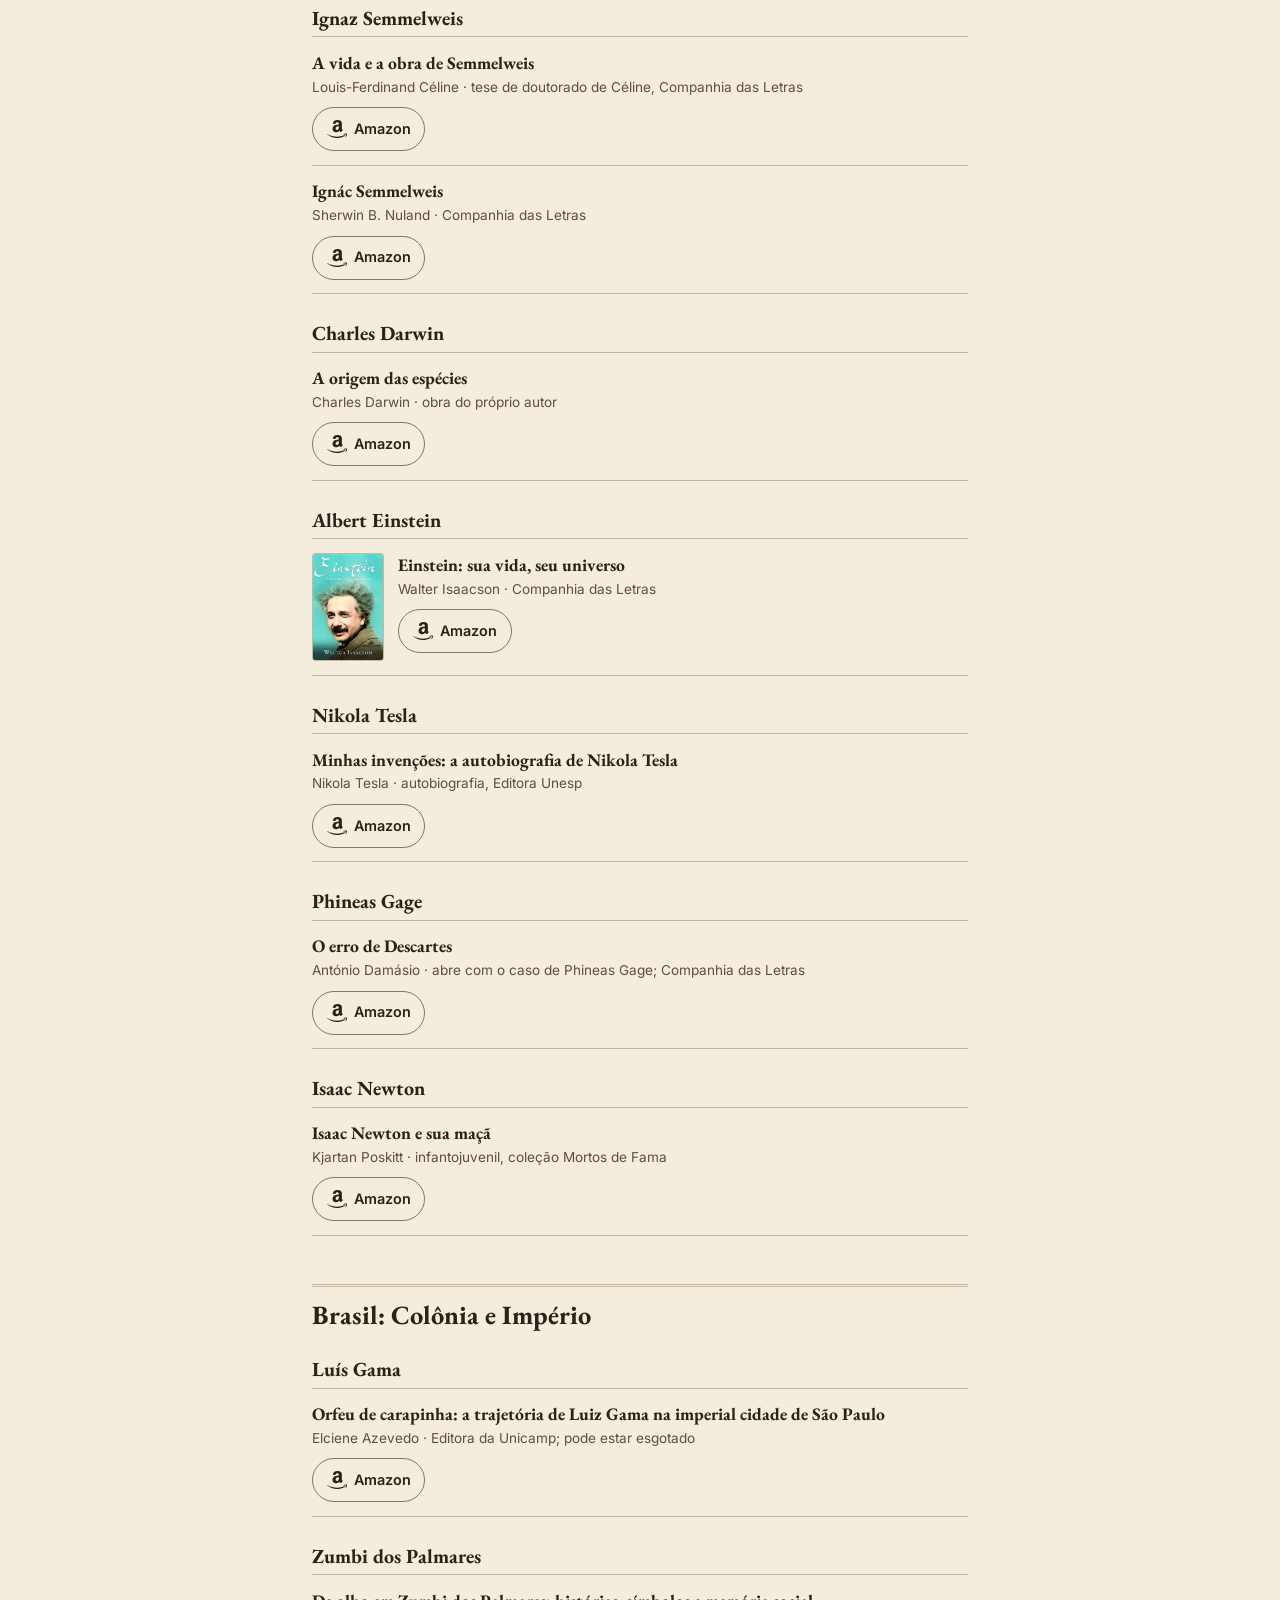
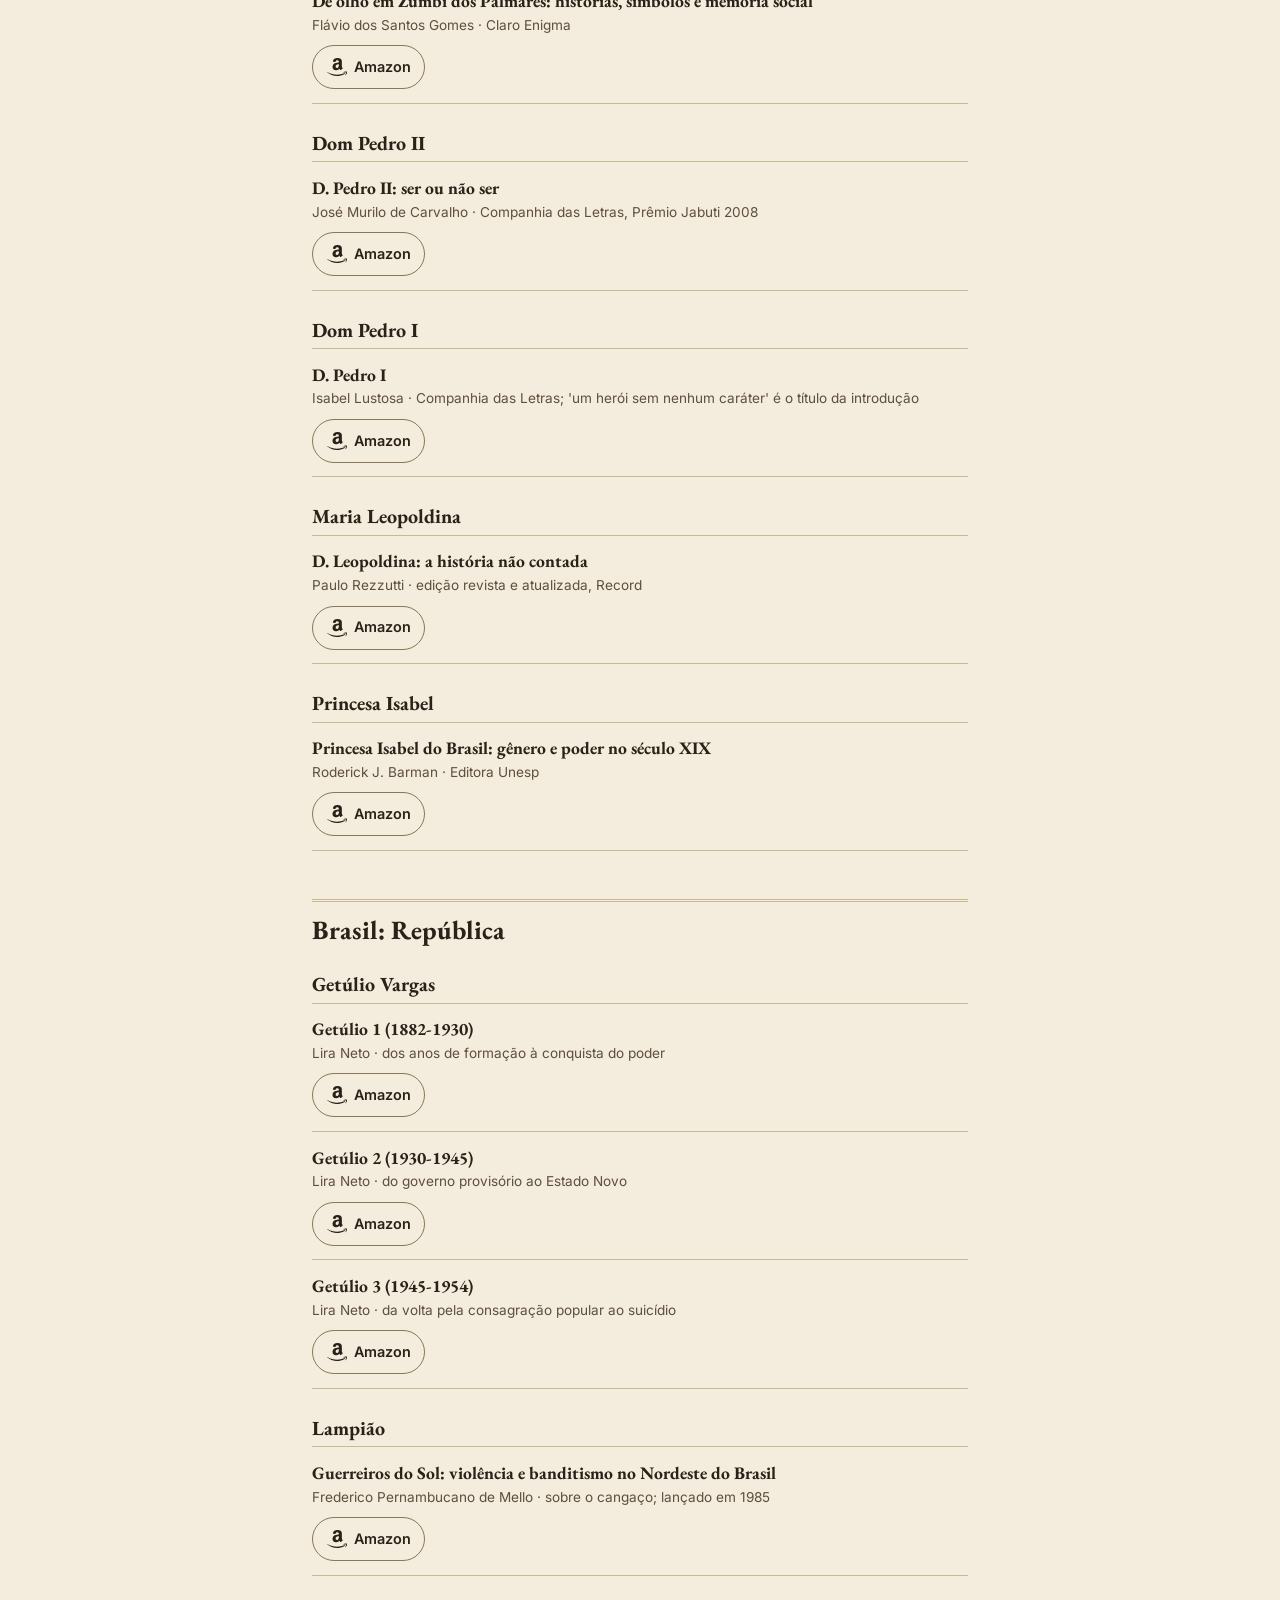
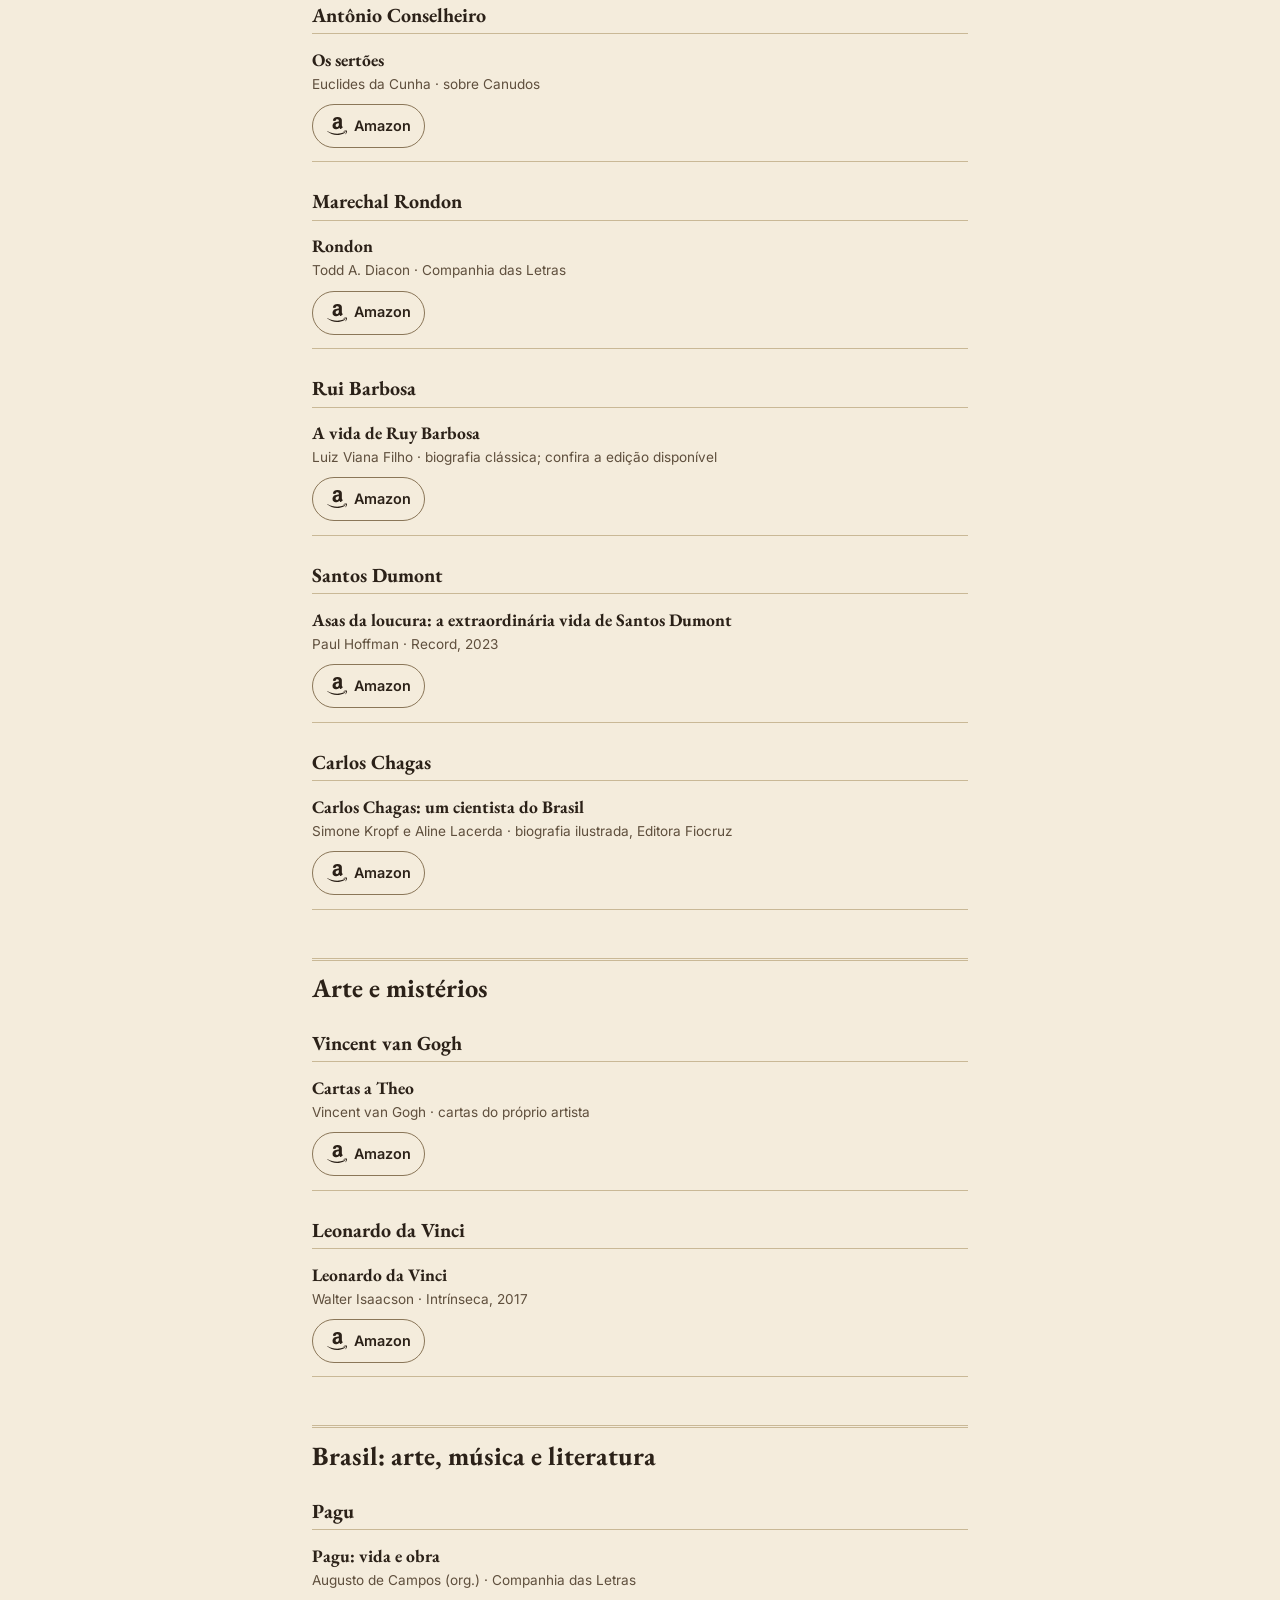
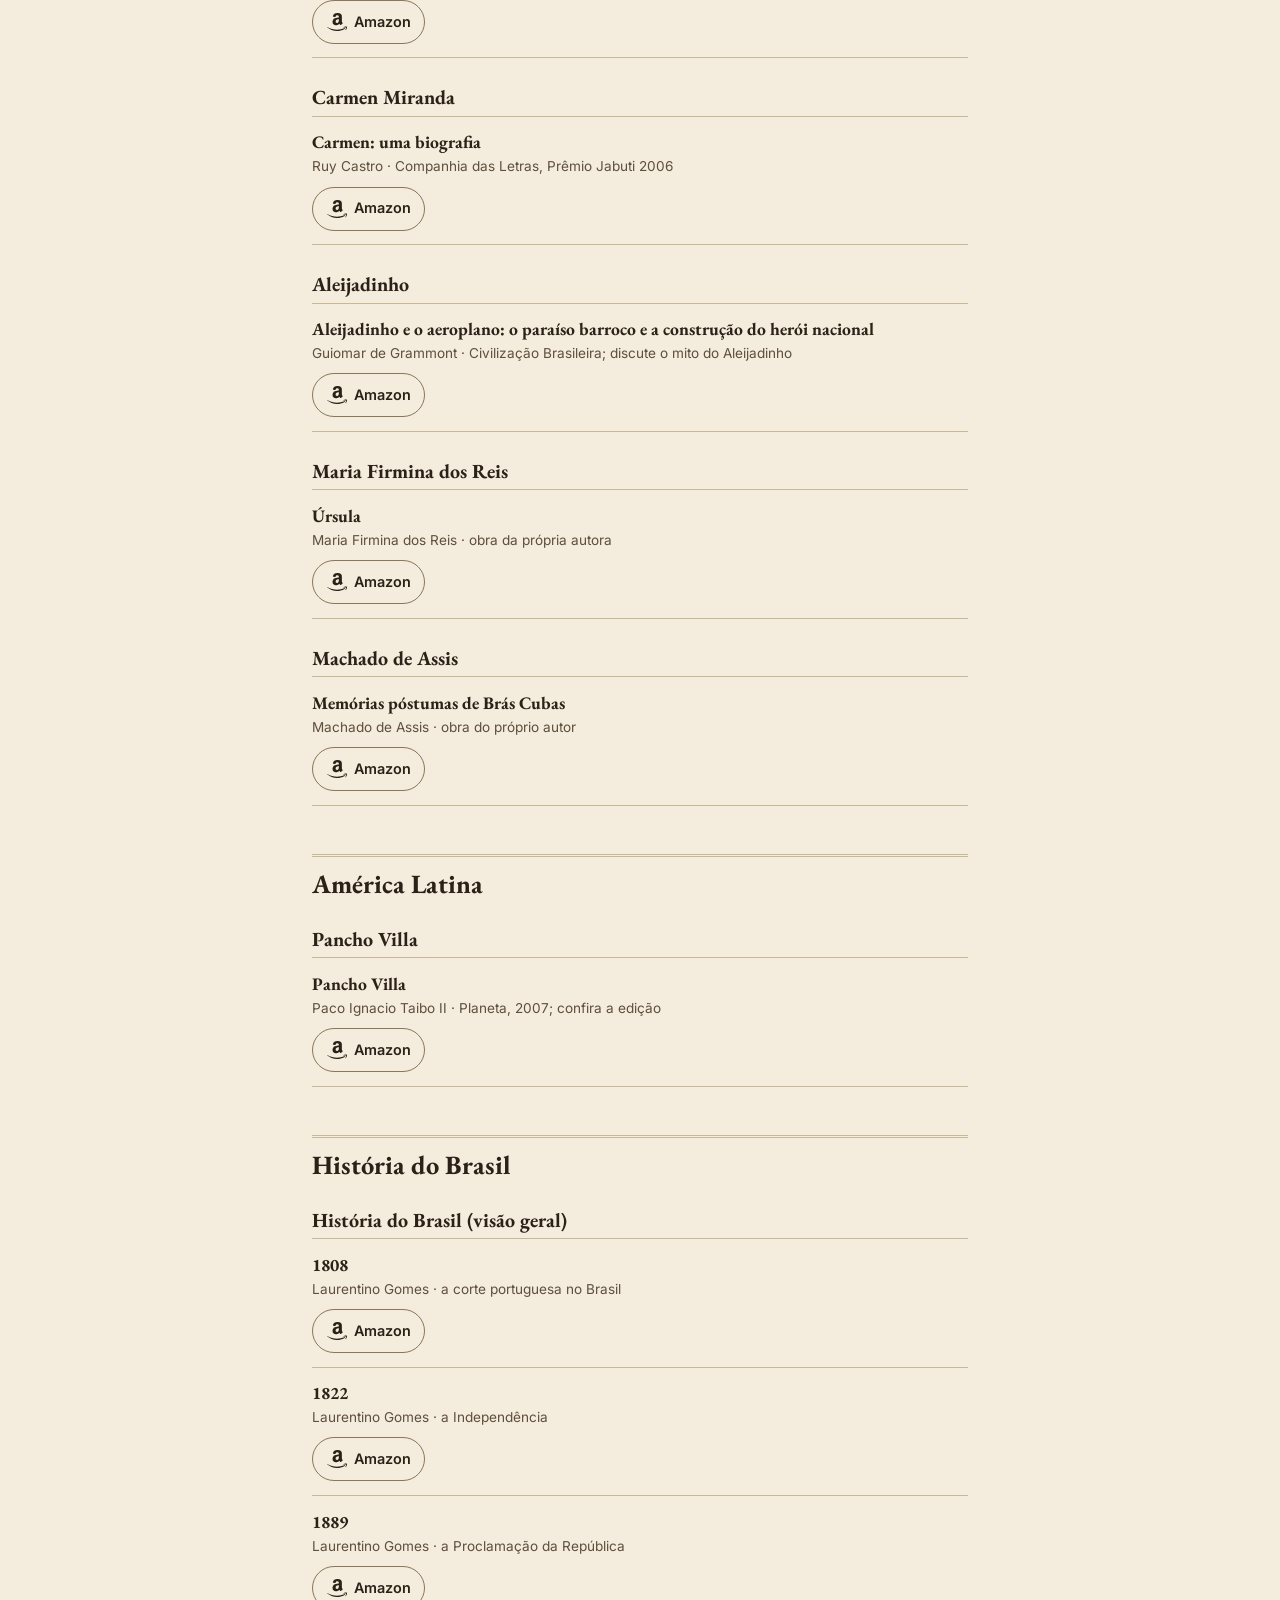
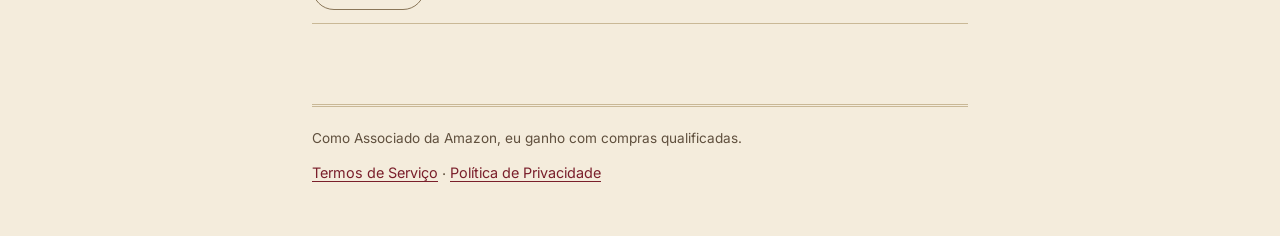
==== commit 12ae3d51: "Livros: botoes de loja com icone e capas Co-Authored-By: Claude Sonnet 5.5 <noreply@anthropic.com>" ====
--- a/livros/index.html
+++ b/livros/index.html
@@ -22,7 +22,7 @@
 <a class="marca" href="../">Histórias Antigas</a>
 <nav aria-label="Principal"><a href="../livros/">Livros</a><a class="youtube" href="https://www.youtube.com/@videosdehistoriasantigas" target="_blank" rel="noopener noreferrer" aria-label="Vídeos longos no YouTube" title="Vídeos longos no YouTube"><svg viewBox="0 0 24 17" width="36" height="26" role="img" aria-hidden="true"><path fill="#f00" d="M23.5 2.66A3 3 0 0 0 21.4.53C19.5 0 12 0 12 0S4.5 0 2.6.53A3 3 0 0 0 .5 2.66C0 4.56 0 8.5 0 8.5s0 3.94.5 5.84a3 3 0 0 0 2.1 2.13C4.5 17 12 17 12 17s7.5 0 9.4-.53a3 3 0 0 0 2.1-2.13c.5-1.9.5-5.84.5-5.84s0-3.94-.5-5.84z"/><path fill="#fff" d="M9.6 12.1V4.9l6.2 3.6z"/></svg></a></nav>
 </header>
-<main class="conteudo"><h1>Livros dos nossos vídeos</h1><p class="lema">Para saber mais sobre as figuras que contamos.</p><section id="lideres" class="assunto"><h2>Líderes e pensadores</h2><h3>Mahatma Gandhi</h3><ul class="livros" role="list"><li><a href="https://www.amazon.com.br/s?k=Gandhi%3A+minhas+experi%C3%AAncias+com+a+verdade+%28autobiografia%29+Mahatma+Gandhi&amp;i=stripbooks" target="_blank" rel="sponsored noopener noreferrer">Gandhi: minhas experiências com a verdade (autobiografia)</a><small>Mahatma Gandhi · a edição confirmada é em Kindle (Lebooks); confira se há impressa</small></li></ul><h3>Abraham Lincoln</h3><ul class="livros" role="list"><li><a href="https://www.amazon.com.br/s?k=9788501402776&amp;i=stripbooks" target="_blank" rel="sponsored noopener noreferrer">Lincoln</a><small>Doris Kearns Goodwin · Record; versão reduzida editada pela autora</small></li></ul><h3>Martinho Lutero</h3><ul class="livros" role="list"><li><a href="https://www.amazon.com.br/s?k=Martinho+Lutero%3A+renegado+e+profeta+Lyndal+Roper&amp;i=stripbooks" target="_blank" rel="sponsored noopener noreferrer">Martinho Lutero: renegado e profeta</a><small>Lyndal Roper · biografia, Objetiva</small></li><li><a href="https://www.amazon.com.br/s?k=Martinho+Lutero%2C+um+destino+Lucien+Febvre&amp;i=stripbooks" target="_blank" rel="sponsored noopener noreferrer">Martinho Lutero, um destino</a><small>Lucien Febvre · ensaio interpretativo, Três Estrelas</small></li></ul><h3>Sócrates</h3><ul class="livros" role="list"><li><a href="https://www.amazon.com.br/s?k=Apologia+de+S%C3%B3crates+Plat%C3%A3o&amp;i=stripbooks" target="_blank" rel="sponsored noopener noreferrer">Apologia de Sócrates</a><small>Platão · o relato de Platão sobre o julgamento; há várias edições</small></li></ul></section><section id="ciencia" class="assunto"><h2>Ciência e invenção</h2><h3>Hedy Lamarr</h3><ul class="livros" role="list"><li><a href="https://www.amazon.com.br/s?k=9788521221647&amp;i=stripbooks" target="_blank" rel="sponsored noopener noreferrer">Hedy Lamarr: a estrela de ideias brilhantes</a><small>Sílvia Amélia Bim e Karin Breitman · infantojuvenil, Blucher</small></li><li><a href="https://www.amazon.com.br/s?k=A+%C3%BAnica+mulher+Marie+Benedict&amp;i=stripbooks" target="_blank" rel="sponsored noopener noreferrer">A única mulher</a><small>Marie Benedict · romance histórico, não é biografia; Planeta</small></li></ul><h3>Ignaz Semmelweis</h3><ul class="livros" role="list"><li><a href="https://www.amazon.com.br/s?k=9788571647527&amp;i=stripbooks" target="_blank" rel="sponsored noopener noreferrer">A vida e a obra de Semmelweis</a><small>Louis-Ferdinand Céline · tese de doutorado de Céline, Companhia das Letras</small></li><li><a href="https://www.amazon.com.br/s?k=Ign%C3%A1c+Semmelweis+Sherwin+B.+Nuland&amp;i=stripbooks" target="_blank" rel="sponsored noopener noreferrer">Ignác Semmelweis</a><small>Sherwin B. Nuland · Companhia das Letras</small></li></ul><h3>Charles Darwin</h3><ul class="livros" role="list"><li><a href="https://www.amazon.com.br/s?k=A+origem+das+esp%C3%A9cies+Charles+Darwin&amp;i=stripbooks" target="_blank" rel="sponsored noopener noreferrer">A origem das espécies</a><small>Charles Darwin · obra do próprio autor</small></li></ul><h3>Albert Einstein</h3><ul class="livros" role="list"><li><a href="https://www.amazon.com.br/s?k=9788535911282&amp;i=stripbooks" target="_blank" rel="sponsored noopener noreferrer">Einstein: sua vida, seu universo</a><small>Walter Isaacson · Companhia das Letras</small></li></ul><h3>Nikola Tesla</h3><ul class="livros" role="list"><li><a href="https://www.amazon.com.br/s?k=Minhas+inven%C3%A7%C3%B5es%3A+a+autobiografia+de+Nikola+Tesla+Nikola+Tesla&amp;i=stripbooks" target="_blank" rel="sponsored noopener noreferrer">Minhas invenções: a autobiografia de Nikola Tesla</a><small>Nikola Tesla · autobiografia, Editora Unesp</small></li></ul><h3>Phineas Gage</h3><ul class="livros" role="list"><li><a href="https://www.amazon.com.br/s?k=O+erro+de+Descartes+Ant%C3%B3nio+Dam%C3%A1sio&amp;i=stripbooks" target="_blank" rel="sponsored noopener noreferrer">O erro de Descartes</a><small>António Damásio · abre com o caso de Phineas Gage; Companhia das Letras</small></li></ul><h3>Isaac Newton</h3><ul class="livros" role="list"><li><a href="https://www.amazon.com.br/s?k=9788535901795&amp;i=stripbooks" target="_blank" rel="sponsored noopener noreferrer">Isaac Newton e sua maçã</a><small>Kjartan Poskitt · infantojuvenil, coleção Mortos de Fama</small></li></ul></section><section id="brasil-imperio" class="assunto"><h2>Brasil: Colônia e Império</h2><h3>Luís Gama</h3><ul class="livros" role="list"><li><a href="https://www.amazon.com.br/s?k=Orfeu+de+carapinha%3A+a+trajet%C3%B3ria+de+Luiz+Gama+na+imperial+cidade+de+S%C3%A3o+Paulo+Elciene+Azevedo&amp;i=stripbooks" target="_blank" rel="sponsored noopener noreferrer">Orfeu de carapinha: a trajetória de Luiz Gama na imperial cidade de São Paulo</a><small>Elciene Azevedo · Editora da Unicamp; pode estar esgotado</small></li></ul><h3>Zumbi dos Palmares</h3><ul class="livros" role="list"><li><a href="https://www.amazon.com.br/s?k=9788561041939&amp;i=stripbooks" target="_blank" rel="sponsored noopener noreferrer">De olho em Zumbi dos Palmares: histórias, símbolos e memória social</a><small>Flávio dos Santos Gomes · Claro Enigma</small></li></ul><h3>Dom Pedro II</h3><ul class="livros" role="list"><li><a href="https://www.amazon.com.br/s?k=9788535909692&amp;i=stripbooks" target="_blank" rel="sponsored noopener noreferrer">D. Pedro II: ser ou não ser</a><small>José Murilo de Carvalho · Companhia das Letras, Prêmio Jabuti 2008</small></li></ul><h3>Dom Pedro I</h3><ul class="livros" role="list"><li><a href="https://www.amazon.com.br/s?k=9788535908077&amp;i=stripbooks" target="_blank" rel="sponsored noopener noreferrer">D. Pedro I</a><small>Isabel Lustosa · Companhia das Letras; &#x27;um herói sem nenhum caráter&#x27; é o título da introdução</small></li></ul><h3>Maria Leopoldina</h3><ul class="livros" role="list"><li><a href="https://www.amazon.com.br/s?k=9788501923783&amp;i=stripbooks" target="_blank" rel="sponsored noopener noreferrer">D. Leopoldina: a história não contada</a><small>Paulo Rezzutti · edição revista e atualizada, Record</small></li></ul><h3>Princesa Isabel</h3><ul class="livros" role="list"><li><a href="https://www.amazon.com.br/s?k=9788571395985&amp;i=stripbooks" target="_blank" rel="sponsored noopener noreferrer">Princesa Isabel do Brasil: gênero e poder no século XIX</a><small>Roderick J. Barman · Editora Unesp</small></li></ul></section><section id="brasil-republica" class="assunto"><h2>Brasil: República</h2><h3>Getúlio Vargas</h3><ul class="livros" role="list"><li><a href="https://www.amazon.com.br/s?k=9788535920932&amp;i=stripbooks" target="_blank" rel="sponsored noopener noreferrer">Getúlio 1 (1882-1930)</a><small>Lira Neto · dos anos de formação à conquista do poder</small></li><li><a href="https://www.amazon.com.br/s?k=9788535923049&amp;i=stripbooks" target="_blank" rel="sponsored noopener noreferrer">Getúlio 2 (1930-1945)</a><small>Lira Neto · do governo provisório ao Estado Novo</small></li><li><a href="https://www.amazon.com.br/s?k=Get%C3%BAlio+3+%281945-1954%29+Lira+Neto&amp;i=stripbooks" target="_blank" rel="sponsored noopener noreferrer">Getúlio 3 (1945-1954)</a><small>Lira Neto · da volta pela consagração popular ao suicídio</small></li></ul><h3>Lampião</h3><ul class="livros" role="list"><li><a href="https://www.amazon.com.br/s?k=Guerreiros+do+Sol%3A+viol%C3%AAncia+e+banditismo+no+Nordeste+do+Brasil+Frederico+Pernambucano+de+Mello&amp;i=stripbooks" target="_blank" rel="sponsored noopener noreferrer">Guerreiros do Sol: violência e banditismo no Nordeste do Brasil</a><small>Frederico Pernambucano de Mello · sobre o cangaço; lançado em 1985</small></li></ul><h3>Antônio Conselheiro</h3><ul class="livros" role="list"><li><a href="https://www.amazon.com.br/s?k=Os+sert%C3%B5es+Euclides+da+Cunha&amp;i=stripbooks" target="_blank" rel="sponsored noopener noreferrer">Os sertões</a><small>Euclides da Cunha · sobre Canudos</small></li></ul><h3>Marechal Rondon</h3><ul class="livros" role="list"><li><a href="https://www.amazon.com.br/s?k=9788535909364&amp;i=stripbooks" target="_blank" rel="sponsored noopener noreferrer">Rondon</a><small>Todd A. Diacon · Companhia das Letras</small></li></ul><h3>Rui Barbosa</h3><ul class="livros" role="list"><li><a href="https://www.amazon.com.br/s?k=A+vida+de+Ruy+Barbosa+Luiz+Viana+Filho&amp;i=stripbooks" target="_blank" rel="sponsored noopener noreferrer">A vida de Ruy Barbosa</a><small>Luiz Viana Filho · biografia clássica; confira a edição disponível</small></li></ul><h3>Santos Dumont</h3><ul class="livros" role="list"><li><a href="https://www.amazon.com.br/s?k=9786555872880&amp;i=stripbooks" target="_blank" rel="sponsored noopener noreferrer">Asas da loucura: a extraordinária vida de Santos Dumont</a><small>Paul Hoffman · Record, 2023</small></li></ul><h3>Carlos Chagas</h3><ul class="livros" role="list"><li><a href="https://www.amazon.com.br/s?k=Carlos+Chagas%3A+um+cientista+do+Brasil+Simone+Kropf+e+Aline+Lacerda&amp;i=stripbooks" target="_blank" rel="sponsored noopener noreferrer">Carlos Chagas: um cientista do Brasil</a><small>Simone Kropf e Aline Lacerda · biografia ilustrada, Editora Fiocruz</small></li></ul></section><section id="arte" class="assunto"><h2>Arte e mistérios</h2><h3>Vincent van Gogh</h3><ul class="livros" role="list"><li><a href="https://www.amazon.com.br/s?k=Cartas+a+Theo+Vincent+van+Gogh&amp;i=stripbooks" target="_blank" rel="sponsored noopener noreferrer">Cartas a Theo</a><small>Vincent van Gogh · cartas do próprio artista</small></li></ul><h3>Leonardo da Vinci</h3><ul class="livros" role="list"><li><a href="https://www.amazon.com.br/s?k=Leonardo+da+Vinci+Walter+Isaacson&amp;i=stripbooks" target="_blank" rel="sponsored noopener noreferrer">Leonardo da Vinci</a><small>Walter Isaacson · Intrínseca, 2017</small></li></ul></section><section id="brasil-cultura" class="assunto"><h2>Brasil: arte, música e literatura</h2><h3>Pagu</h3><ul class="livros" role="list"><li><a href="https://www.amazon.com.br/s?k=9788535924855&amp;i=stripbooks" target="_blank" rel="sponsored noopener noreferrer">Pagu: vida e obra</a><small>Augusto de Campos (org.) · Companhia das Letras</small></li></ul><h3>Carmen Miranda</h3><ul class="livros" role="list"><li><a href="https://www.amazon.com.br/s?k=9788535936506&amp;i=stripbooks" target="_blank" rel="sponsored noopener noreferrer">Carmen: uma biografia</a><small>Ruy Castro · Companhia das Letras, Prêmio Jabuti 2006</small></li></ul><h3>Aleijadinho</h3><ul class="livros" role="list"><li><a href="https://www.amazon.com.br/s?k=Aleijadinho+e+o+aeroplano%3A+o+para%C3%ADso+barroco+e+a+constru%C3%A7%C3%A3o+do+her%C3%B3i+nacional+Guiomar+de+Grammont&amp;i=stripbooks" target="_blank" rel="sponsored noopener noreferrer">Aleijadinho e o aeroplano: o paraíso barroco e a construção do herói nacional</a><small>Guiomar de Grammont · Civilização Brasileira; discute o mito do Aleijadinho</small></li></ul><h3>Maria Firmina dos Reis</h3><ul class="livros" role="list"><li><a href="https://www.amazon.com.br/s?k=%C3%9Arsula+Maria+Firmina+dos+Reis&amp;i=stripbooks" target="_blank" rel="sponsored noopener noreferrer">Úrsula</a><small>Maria Firmina dos Reis · obra da própria autora</small></li></ul><h3>Machado de Assis</h3><ul class="livros" role="list"><li><a href="https://www.amazon.com.br/s?k=Mem%C3%B3rias+p%C3%B3stumas+de+Br%C3%A1s+Cubas+Machado+de+Assis&amp;i=stripbooks" target="_blank" rel="sponsored noopener noreferrer">Memórias póstumas de Brás Cubas</a><small>Machado de Assis · obra do próprio autor</small></li></ul></section><section id="america-latina" class="assunto"><h2>América Latina</h2><h3>Pancho Villa</h3><ul class="livros" role="list"><li><a href="https://www.amazon.com.br/s?k=Pancho+Villa+Paco+Ignacio+Taibo+II&amp;i=stripbooks" target="_blank" rel="sponsored noopener noreferrer">Pancho Villa</a><small>Paco Ignacio Taibo II · Planeta, 2007; confira a edição</small></li></ul></section><section id="brasil-geral" class="assunto"><h2>História do Brasil</h2><h3>História do Brasil (visão geral)</h3><ul class="livros" role="list"><li><a href="https://www.amazon.com.br/s?k=1808+Laurentino+Gomes&amp;i=stripbooks" target="_blank" rel="sponsored noopener noreferrer">1808</a><small>Laurentino Gomes · a corte portuguesa no Brasil</small></li><li><a href="https://www.amazon.com.br/s?k=1822+Laurentino+Gomes&amp;i=stripbooks" target="_blank" rel="sponsored noopener noreferrer">1822</a><small>Laurentino Gomes · a Independência</small></li><li><a href="https://www.amazon.com.br/s?k=1889+Laurentino+Gomes&amp;i=stripbooks" target="_blank" rel="sponsored noopener noreferrer">1889</a><small>Laurentino Gomes · a Proclamação da República</small></li></ul></section></main>
+<main class="conteudo"><h1>Livros dos nossos vídeos</h1><p class="lema">Para saber mais sobre as figuras que contamos.</p><section id="lideres" class="assunto"><h2>Líderes e pensadores</h2><h3>Mahatma Gandhi</h3><ul class="livros" role="list"><li><div class="info"><span class="titulo">Gandhi: minhas experiências com a verdade (autobiografia)</span><small>Mahatma Gandhi · a edição confirmada é em Kindle (Lebooks); confira se há impressa</small><span class="lojas"><a class="loja amazon" href="https://www.amazon.com.br/s?k=Gandhi%3A+minhas+experi%C3%AAncias+com+a+verdade+%28autobiografia%29+Mahatma+Gandhi&amp;i=stripbooks" target="_blank" rel="sponsored noopener noreferrer" aria-label="Comprar na Amazon"><svg viewBox="0 0 24 24" width="20" height="20" aria-hidden="true" focusable="false"><path fill="currentColor" d="M.045 18.02c.072-.116.187-.124.348-.022 3.636 2.11 7.594 3.166 11.87 3.166 2.852 0 5.668-.533 8.447-1.595l.315-.14c.138-.06.234-.1.293-.13.226-.088.39-.046.525.13.12.174.09.336-.12.48-.256.19-.6.41-1.006.654-1.244.743-2.64 1.316-4.185 1.726a17.617 17.617 0 01-10.951-.577 17.88 17.88 0 01-5.43-3.35c-.1-.074-.151-.15-.151-.22 0-.047.021-.09.051-.13zm6.565-6.218c0-1.005.247-1.863.743-2.577.495-.71 1.17-1.25 2.04-1.615.796-.335 1.756-.575 2.912-.72.39-.046 1.033-.103 1.92-.174v-.37c0-.93-.105-1.558-.3-1.875-.302-.43-.78-.65-1.44-.65h-.182c-.48.046-.896.196-1.246.46-.35.27-.575.63-.675 1.096-.06.3-.206.465-.435.51l-2.52-.315c-.248-.06-.372-.18-.372-.39 0-.046.007-.09.022-.15.247-1.29.855-2.25 1.82-2.88.976-.616 2.1-.975 3.39-1.05h.54c1.65 0 2.957.434 3.888 1.29.135.15.27.3.405.48.12.165.224.314.283.45.075.134.15.33.195.57.06.254.105.42.135.51.03.104.062.3.076.615.01.313.02.493.02.553v5.28c0 .376.06.72.165 1.036.105.313.21.54.315.674l.51.674c.09.136.136.256.136.36 0 .12-.06.226-.18.314-1.2 1.05-1.86 1.62-1.963 1.71-.165.135-.375.15-.63.045a6.062 6.062 0 01-.526-.496l-.31-.347a9.391 9.391 0 01-.317-.42l-.3-.435c-.81.886-1.603 1.44-2.4 1.665-.494.15-1.093.227-1.83.227-1.11 0-2.04-.343-2.76-1.034-.72-.69-1.08-1.665-1.08-2.94l-.05-.076zm3.753-.438c0 .566.14 1.02.425 1.364.285.34.675.512 1.155.512.045 0 .106-.007.195-.02.09-.016.134-.023.166-.023.614-.16 1.08-.553 1.424-1.178.165-.28.285-.58.36-.91.09-.32.12-.59.135-.8.015-.195.015-.54.015-1.005v-.54c-.84 0-1.484.06-1.92.18-1.275.36-1.92 1.17-1.92 2.43l-.035-.02zm9.162 7.027c.03-.06.075-.11.132-.17.362-.243.714-.41 1.05-.5a8.094 8.094 0 011.612-.24c.14-.012.28 0 .41.03.65.06 1.05.168 1.172.33.063.09.099.228.099.39v.15c0 .51-.149 1.11-.424 1.8-.278.69-.664 1.248-1.156 1.68-.073.06-.14.09-.197.09-.03 0-.06 0-.09-.012-.09-.044-.107-.12-.064-.24.54-1.26.806-2.143.806-2.64 0-.15-.03-.27-.087-.344-.145-.166-.55-.257-1.224-.257-.243 0-.533.016-.87.046-.363.045-.7.09-1 .135-.09 0-.148-.014-.18-.044-.03-.03-.036-.047-.02-.077 0-.017.006-.03.02-.063v-.06z"/></svg><span>Amazon</span></a></span></div></li></ul><h3>Abraham Lincoln</h3><ul class="livros" role="list"><li><div class="info"><span class="titulo">Lincoln</span><small>Doris Kearns Goodwin · Record; versão reduzida editada pela autora</small><span class="lojas"><a class="loja amazon" href="https://www.amazon.com.br/s?k=9788501402776&amp;i=stripbooks" target="_blank" rel="sponsored noopener noreferrer" aria-label="Comprar na Amazon"><svg viewBox="0 0 24 24" width="20" height="20" aria-hidden="true" focusable="false"><path fill="currentColor" d="M.045 18.02c.072-.116.187-.124.348-.022 3.636 2.11 7.594 3.166 11.87 3.166 2.852 0 5.668-.533 8.447-1.595l.315-.14c.138-.06.234-.1.293-.13.226-.088.39-.046.525.13.12.174.09.336-.12.48-.256.19-.6.41-1.006.654-1.244.743-2.64 1.316-4.185 1.726a17.617 17.617 0 01-10.951-.577 17.88 17.88 0 01-5.43-3.35c-.1-.074-.151-.15-.151-.22 0-.047.021-.09.051-.13zm6.565-6.218c0-1.005.247-1.863.743-2.577.495-.71 1.17-1.25 2.04-1.615.796-.335 1.756-.575 2.912-.72.39-.046 1.033-.103 1.92-.174v-.37c0-.93-.105-1.558-.3-1.875-.302-.43-.78-.65-1.44-.65h-.182c-.48.046-.896.196-1.246.46-.35.27-.575.63-.675 1.096-.06.3-.206.465-.435.51l-2.52-.315c-.248-.06-.372-.18-.372-.39 0-.046.007-.09.022-.15.247-1.29.855-2.25 1.82-2.88.976-.616 2.1-.975 3.39-1.05h.54c1.65 0 2.957.434 3.888 1.29.135.15.27.3.405.48.12.165.224.314.283.45.075.134.15.33.195.57.06.254.105.42.135.51.03.104.062.3.076.615.01.313.02.493.02.553v5.28c0 .376.06.72.165 1.036.105.313.21.54.315.674l.51.674c.09.136.136.256.136.36 0 .12-.06.226-.18.314-1.2 1.05-1.86 1.62-1.963 1.71-.165.135-.375.15-.63.045a6.062 6.062 0 01-.526-.496l-.31-.347a9.391 9.391 0 01-.317-.42l-.3-.435c-.81.886-1.603 1.44-2.4 1.665-.494.15-1.093.227-1.83.227-1.11 0-2.04-.343-2.76-1.034-.72-.69-1.08-1.665-1.08-2.94l-.05-.076zm3.753-.438c0 .566.14 1.02.425 1.364.285.34.675.512 1.155.512.045 0 .106-.007.195-.02.09-.016.134-.023.166-.023.614-.16 1.08-.553 1.424-1.178.165-.28.285-.58.36-.91.09-.32.12-.59.135-.8.015-.195.015-.54.015-1.005v-.54c-.84 0-1.484.06-1.92.18-1.275.36-1.92 1.17-1.92 2.43l-.035-.02zm9.162 7.027c.03-.06.075-.11.132-.17.362-.243.714-.41 1.05-.5a8.094 8.094 0 011.612-.24c.14-.012.28 0 .41.03.65.06 1.05.168 1.172.33.063.09.099.228.099.39v.15c0 .51-.149 1.11-.424 1.8-.278.69-.664 1.248-1.156 1.68-.073.06-.14.09-.197.09-.03 0-.06 0-.09-.012-.09-.044-.107-.12-.064-.24.54-1.26.806-2.143.806-2.64 0-.15-.03-.27-.087-.344-.145-.166-.55-.257-1.224-.257-.243 0-.533.016-.87.046-.363.045-.7.09-1 .135-.09 0-.148-.014-.18-.044-.03-.03-.036-.047-.02-.077 0-.017.006-.03.02-.063v-.06z"/></svg><span>Amazon</span></a></span></div></li></ul><h3>Martinho Lutero</h3><ul class="livros" role="list"><li><div class="info"><span class="titulo">Martinho Lutero: renegado e profeta</span><small>Lyndal Roper · biografia, Objetiva</small><span class="lojas"><a class="loja amazon" href="https://www.amazon.com.br/s?k=Martinho+Lutero%3A+renegado+e+profeta+Lyndal+Roper&amp;i=stripbooks" target="_blank" rel="sponsored noopener noreferrer" aria-label="Comprar na Amazon"><svg viewBox="0 0 24 24" width="20" height="20" aria-hidden="true" focusable="false"><path fill="currentColor" d="M.045 18.02c.072-.116.187-.124.348-.022 3.636 2.11 7.594 3.166 11.87 3.166 2.852 0 5.668-.533 8.447-1.595l.315-.14c.138-.06.234-.1.293-.13.226-.088.39-.046.525.13.12.174.09.336-.12.48-.256.19-.6.41-1.006.654-1.244.743-2.64 1.316-4.185 1.726a17.617 17.617 0 01-10.951-.577 17.88 17.88 0 01-5.43-3.35c-.1-.074-.151-.15-.151-.22 0-.047.021-.09.051-.13zm6.565-6.218c0-1.005.247-1.863.743-2.577.495-.71 1.17-1.25 2.04-1.615.796-.335 1.756-.575 2.912-.72.39-.046 1.033-.103 1.92-.174v-.37c0-.93-.105-1.558-.3-1.875-.302-.43-.78-.65-1.44-.65h-.182c-.48.046-.896.196-1.246.46-.35.27-.575.63-.675 1.096-.06.3-.206.465-.435.51l-2.52-.315c-.248-.06-.372-.18-.372-.39 0-.046.007-.09.022-.15.247-1.29.855-2.25 1.82-2.88.976-.616 2.1-.975 3.39-1.05h.54c1.65 0 2.957.434 3.888 1.29.135.15.27.3.405.48.12.165.224.314.283.45.075.134.15.33.195.57.06.254.105.42.135.51.03.104.062.3.076.615.01.313.02.493.02.553v5.28c0 .376.06.72.165 1.036.105.313.21.54.315.674l.51.674c.09.136.136.256.136.36 0 .12-.06.226-.18.314-1.2 1.05-1.86 1.62-1.963 1.71-.165.135-.375.15-.63.045a6.062 6.062 0 01-.526-.496l-.31-.347a9.391 9.391 0 01-.317-.42l-.3-.435c-.81.886-1.603 1.44-2.4 1.665-.494.15-1.093.227-1.83.227-1.11 0-2.04-.343-2.76-1.034-.72-.69-1.08-1.665-1.08-2.94l-.05-.076zm3.753-.438c0 .566.14 1.02.425 1.364.285.34.675.512 1.155.512.045 0 .106-.007.195-.02.09-.016.134-.023.166-.023.614-.16 1.08-.553 1.424-1.178.165-.28.285-.58.36-.91.09-.32.12-.59.135-.8.015-.195.015-.54.015-1.005v-.54c-.84 0-1.484.06-1.92.18-1.275.36-1.92 1.17-1.92 2.43l-.035-.02zm9.162 7.027c.03-.06.075-.11.132-.17.362-.243.714-.41 1.05-.5a8.094 8.094 0 011.612-.24c.14-.012.28 0 .41.03.65.06 1.05.168 1.172.33.063.09.099.228.099.39v.15c0 .51-.149 1.11-.424 1.8-.278.69-.664 1.248-1.156 1.68-.073.06-.14.09-.197.09-.03 0-.06 0-.09-.012-.09-.044-.107-.12-.064-.24.54-1.26.806-2.143.806-2.64 0-.15-.03-.27-.087-.344-.145-.166-.55-.257-1.224-.257-.243 0-.533.016-.87.046-.363.045-.7.09-1 .135-.09 0-.148-.014-.18-.044-.03-.03-.036-.047-.02-.077 0-.017.006-.03.02-.063v-.06z"/></svg><span>Amazon</span></a></span></div></li><li><div class="info"><span class="titulo">Martinho Lutero, um destino</span><small>Lucien Febvre · ensaio interpretativo, Três Estrelas</small><span class="lojas"><a class="loja amazon" href="https://www.amazon.com.br/s?k=Martinho+Lutero%2C+um+destino+Lucien+Febvre&amp;i=stripbooks" target="_blank" rel="sponsored noopener noreferrer" aria-label="Comprar na Amazon"><svg viewBox="0 0 24 24" width="20" height="20" aria-hidden="true" focusable="false"><path fill="currentColor" d="M.045 18.02c.072-.116.187-.124.348-.022 3.636 2.11 7.594 3.166 11.87 3.166 2.852 0 5.668-.533 8.447-1.595l.315-.14c.138-.06.234-.1.293-.13.226-.088.39-.046.525.13.12.174.09.336-.12.48-.256.19-.6.41-1.006.654-1.244.743-2.64 1.316-4.185 1.726a17.617 17.617 0 01-10.951-.577 17.88 17.88 0 01-5.43-3.35c-.1-.074-.151-.15-.151-.22 0-.047.021-.09.051-.13zm6.565-6.218c0-1.005.247-1.863.743-2.577.495-.71 1.17-1.25 2.04-1.615.796-.335 1.756-.575 2.912-.72.39-.046 1.033-.103 1.92-.174v-.37c0-.93-.105-1.558-.3-1.875-.302-.43-.78-.65-1.44-.65h-.182c-.48.046-.896.196-1.246.46-.35.27-.575.63-.675 1.096-.06.3-.206.465-.435.51l-2.52-.315c-.248-.06-.372-.18-.372-.39 0-.046.007-.09.022-.15.247-1.29.855-2.25 1.82-2.88.976-.616 2.1-.975 3.39-1.05h.54c1.65 0 2.957.434 3.888 1.29.135.15.27.3.405.48.12.165.224.314.283.45.075.134.15.33.195.57.06.254.105.42.135.51.03.104.062.3.076.615.01.313.02.493.02.553v5.28c0 .376.06.72.165 1.036.105.313.21.54.315.674l.51.674c.09.136.136.256.136.36 0 .12-.06.226-.18.314-1.2 1.05-1.86 1.62-1.963 1.71-.165.135-.375.15-.63.045a6.062 6.062 0 01-.526-.496l-.31-.347a9.391 9.391 0 01-.317-.42l-.3-.435c-.81.886-1.603 1.44-2.4 1.665-.494.15-1.093.227-1.83.227-1.11 0-2.04-.343-2.76-1.034-.72-.69-1.08-1.665-1.08-2.94l-.05-.076zm3.753-.438c0 .566.14 1.02.425 1.364.285.34.675.512 1.155.512.045 0 .106-.007.195-.02.09-.016.134-.023.166-.023.614-.16 1.08-.553 1.424-1.178.165-.28.285-.58.36-.91.09-.32.12-.59.135-.8.015-.195.015-.54.015-1.005v-.54c-.84 0-1.484.06-1.92.18-1.275.36-1.92 1.17-1.92 2.43l-.035-.02zm9.162 7.027c.03-.06.075-.11.132-.17.362-.243.714-.41 1.05-.5a8.094 8.094 0 011.612-.24c.14-.012.28 0 .41.03.65.06 1.05.168 1.172.33.063.09.099.228.099.39v.15c0 .51-.149 1.11-.424 1.8-.278.69-.664 1.248-1.156 1.68-.073.06-.14.09-.197.09-.03 0-.06 0-.09-.012-.09-.044-.107-.12-.064-.24.54-1.26.806-2.143.806-2.64 0-.15-.03-.27-.087-.344-.145-.166-.55-.257-1.224-.257-.243 0-.533.016-.87.046-.363.045-.7.09-1 .135-.09 0-.148-.014-.18-.044-.03-.03-.036-.047-.02-.077 0-.017.006-.03.02-.063v-.06z"/></svg><span>Amazon</span></a></span></div></li></ul><h3>Sócrates</h3><ul class="livros" role="list"><li><div class="info"><span class="titulo">Apologia de Sócrates</span><small>Platão · o relato de Platão sobre o julgamento; há várias edições</small><span class="lojas"><a class="loja amazon" href="https://www.amazon.com.br/s?k=Apologia+de+S%C3%B3crates+Plat%C3%A3o&amp;i=stripbooks" target="_blank" rel="sponsored noopener noreferrer" aria-label="Comprar na Amazon"><svg viewBox="0 0 24 24" width="20" height="20" aria-hidden="true" focusable="false"><path fill="currentColor" d="M.045 18.02c.072-.116.187-.124.348-.022 3.636 2.11 7.594 3.166 11.87 3.166 2.852 0 5.668-.533 8.447-1.595l.315-.14c.138-.06.234-.1.293-.13.226-.088.39-.046.525.13.12.174.09.336-.12.48-.256.19-.6.41-1.006.654-1.244.743-2.64 1.316-4.185 1.726a17.617 17.617 0 01-10.951-.577 17.88 17.88 0 01-5.43-3.35c-.1-.074-.151-.15-.151-.22 0-.047.021-.09.051-.13zm6.565-6.218c0-1.005.247-1.863.743-2.577.495-.71 1.17-1.25 2.04-1.615.796-.335 1.756-.575 2.912-.72.39-.046 1.033-.103 1.92-.174v-.37c0-.93-.105-1.558-.3-1.875-.302-.43-.78-.65-1.44-.65h-.182c-.48.046-.896.196-1.246.46-.35.27-.575.63-.675 1.096-.06.3-.206.465-.435.51l-2.52-.315c-.248-.06-.372-.18-.372-.39 0-.046.007-.09.022-.15.247-1.29.855-2.25 1.82-2.88.976-.616 2.1-.975 3.39-1.05h.54c1.65 0 2.957.434 3.888 1.29.135.15.27.3.405.48.12.165.224.314.283.45.075.134.15.33.195.57.06.254.105.42.135.51.03.104.062.3.076.615.01.313.02.493.02.553v5.28c0 .376.06.72.165 1.036.105.313.21.54.315.674l.51.674c.09.136.136.256.136.36 0 .12-.06.226-.18.314-1.2 1.05-1.86 1.62-1.963 1.71-.165.135-.375.15-.63.045a6.062 6.062 0 01-.526-.496l-.31-.347a9.391 9.391 0 01-.317-.42l-.3-.435c-.81.886-1.603 1.44-2.4 1.665-.494.15-1.093.227-1.83.227-1.11 0-2.04-.343-2.76-1.034-.72-.69-1.08-1.665-1.08-2.94l-.05-.076zm3.753-.438c0 .566.14 1.02.425 1.364.285.34.675.512 1.155.512.045 0 .106-.007.195-.02.09-.016.134-.023.166-.023.614-.16 1.08-.553 1.424-1.178.165-.28.285-.58.36-.91.09-.32.12-.59.135-.8.015-.195.015-.54.015-1.005v-.54c-.84 0-1.484.06-1.92.18-1.275.36-1.92 1.17-1.92 2.43l-.035-.02zm9.162 7.027c.03-.06.075-.11.132-.17.362-.243.714-.41 1.05-.5a8.094 8.094 0 011.612-.24c.14-.012.28 0 .41.03.65.06 1.05.168 1.172.33.063.09.099.228.099.39v.15c0 .51-.149 1.11-.424 1.8-.278.69-.664 1.248-1.156 1.68-.073.06-.14.09-.197.09-.03 0-.06 0-.09-.012-.09-.044-.107-.12-.064-.24.54-1.26.806-2.143.806-2.64 0-.15-.03-.27-.087-.344-.145-.166-.55-.257-1.224-.257-.243 0-.533.016-.87.046-.363.045-.7.09-1 .135-.09 0-.148-.014-.18-.044-.03-.03-.036-.047-.02-.077 0-.017.006-.03.02-.063v-.06z"/></svg><span>Amazon</span></a></span></div></li></ul></section><section id="ciencia" class="assunto"><h2>Ciência e invenção</h2><h3>Hedy Lamarr</h3><ul class="livros" role="list"><li><div class="info"><span class="titulo">Hedy Lamarr: a estrela de ideias brilhantes</span><small>Sílvia Amélia Bim e Karin Breitman · infantojuvenil, Blucher</small><span class="lojas"><a class="loja amazon" href="https://www.amazon.com.br/s?k=9788521221647&amp;i=stripbooks" target="_blank" rel="sponsored noopener noreferrer" aria-label="Comprar na Amazon"><svg viewBox="0 0 24 24" width="20" height="20" aria-hidden="true" focusable="false"><path fill="currentColor" d="M.045 18.02c.072-.116.187-.124.348-.022 3.636 2.11 7.594 3.166 11.87 3.166 2.852 0 5.668-.533 8.447-1.595l.315-.14c.138-.06.234-.1.293-.13.226-.088.39-.046.525.13.12.174.09.336-.12.48-.256.19-.6.41-1.006.654-1.244.743-2.64 1.316-4.185 1.726a17.617 17.617 0 01-10.951-.577 17.88 17.88 0 01-5.43-3.35c-.1-.074-.151-.15-.151-.22 0-.047.021-.09.051-.13zm6.565-6.218c0-1.005.247-1.863.743-2.577.495-.71 1.17-1.25 2.04-1.615.796-.335 1.756-.575 2.912-.72.39-.046 1.033-.103 1.92-.174v-.37c0-.93-.105-1.558-.3-1.875-.302-.43-.78-.65-1.44-.65h-.182c-.48.046-.896.196-1.246.46-.35.27-.575.63-.675 1.096-.06.3-.206.465-.435.51l-2.52-.315c-.248-.06-.372-.18-.372-.39 0-.046.007-.09.022-.15.247-1.29.855-2.25 1.82-2.88.976-.616 2.1-.975 3.39-1.05h.54c1.65 0 2.957.434 3.888 1.29.135.15.27.3.405.48.12.165.224.314.283.45.075.134.15.33.195.57.06.254.105.42.135.51.03.104.062.3.076.615.01.313.02.493.02.553v5.28c0 .376.06.72.165 1.036.105.313.21.54.315.674l.51.674c.09.136.136.256.136.36 0 .12-.06.226-.18.314-1.2 1.05-1.86 1.62-1.963 1.71-.165.135-.375.15-.63.045a6.062 6.062 0 01-.526-.496l-.31-.347a9.391 9.391 0 01-.317-.42l-.3-.435c-.81.886-1.603 1.44-2.4 1.665-.494.15-1.093.227-1.83.227-1.11 0-2.04-.343-2.76-1.034-.72-.69-1.08-1.665-1.08-2.94l-.05-.076zm3.753-.438c0 .566.14 1.02.425 1.364.285.34.675.512 1.155.512.045 0 .106-.007.195-.02.09-.016.134-.023.166-.023.614-.16 1.08-.553 1.424-1.178.165-.28.285-.58.36-.91.09-.32.12-.59.135-.8.015-.195.015-.54.015-1.005v-.54c-.84 0-1.484.06-1.92.18-1.275.36-1.92 1.17-1.92 2.43l-.035-.02zm9.162 7.027c.03-.06.075-.11.132-.17.362-.243.714-.41 1.05-.5a8.094 8.094 0 011.612-.24c.14-.012.28 0 .41.03.65.06 1.05.168 1.172.33.063.09.099.228.099.39v.15c0 .51-.149 1.11-.424 1.8-.278.69-.664 1.248-1.156 1.68-.073.06-.14.09-.197.09-.03 0-.06 0-.09-.012-.09-.044-.107-.12-.064-.24.54-1.26.806-2.143.806-2.64 0-.15-.03-.27-.087-.344-.145-.166-.55-.257-1.224-.257-.243 0-.533.016-.87.046-.363.045-.7.09-1 .135-.09 0-.148-.014-.18-.044-.03-.03-.036-.047-.02-.077 0-.017.006-.03.02-.063v-.06z"/></svg><span>Amazon</span></a></span></div></li><li><div class="info"><span class="titulo">A única mulher</span><small>Marie Benedict · romance histórico, não é biografia; Planeta</small><span class="lojas"><a class="loja amazon" href="https://www.amazon.com.br/s?k=A+%C3%BAnica+mulher+Marie+Benedict&amp;i=stripbooks" target="_blank" rel="sponsored noopener noreferrer" aria-label="Comprar na Amazon"><svg viewBox="0 0 24 24" width="20" height="20" aria-hidden="true" focusable="false"><path fill="currentColor" d="M.045 18.02c.072-.116.187-.124.348-.022 3.636 2.11 7.594 3.166 11.87 3.166 2.852 0 5.668-.533 8.447-1.595l.315-.14c.138-.06.234-.1.293-.13.226-.088.39-.046.525.13.12.174.09.336-.12.48-.256.19-.6.41-1.006.654-1.244.743-2.64 1.316-4.185 1.726a17.617 17.617 0 01-10.951-.577 17.88 17.88 0 01-5.43-3.35c-.1-.074-.151-.15-.151-.22 0-.047.021-.09.051-.13zm6.565-6.218c0-1.005.247-1.863.743-2.577.495-.71 1.17-1.25 2.04-1.615.796-.335 1.756-.575 2.912-.72.39-.046 1.033-.103 1.92-.174v-.37c0-.93-.105-1.558-.3-1.875-.302-.43-.78-.65-1.44-.65h-.182c-.48.046-.896.196-1.246.46-.35.27-.575.63-.675 1.096-.06.3-.206.465-.435.51l-2.52-.315c-.248-.06-.372-.18-.372-.39 0-.046.007-.09.022-.15.247-1.29.855-2.25 1.82-2.88.976-.616 2.1-.975 3.39-1.05h.54c1.65 0 2.957.434 3.888 1.29.135.15.27.3.405.48.12.165.224.314.283.45.075.134.15.33.195.57.06.254.105.42.135.51.03.104.062.3.076.615.01.313.02.493.02.553v5.28c0 .376.06.72.165 1.036.105.313.21.54.315.674l.51.674c.09.136.136.256.136.36 0 .12-.06.226-.18.314-1.2 1.05-1.86 1.62-1.963 1.71-.165.135-.375.15-.63.045a6.062 6.062 0 01-.526-.496l-.31-.347a9.391 9.391 0 01-.317-.42l-.3-.435c-.81.886-1.603 1.44-2.4 1.665-.494.15-1.093.227-1.83.227-1.11 0-2.04-.343-2.76-1.034-.72-.69-1.08-1.665-1.08-2.94l-.05-.076zm3.753-.438c0 .566.14 1.02.425 1.364.285.34.675.512 1.155.512.045 0 .106-.007.195-.02.09-.016.134-.023.166-.023.614-.16 1.08-.553 1.424-1.178.165-.28.285-.58.36-.91.09-.32.12-.59.135-.8.015-.195.015-.54.015-1.005v-.54c-.84 0-1.484.06-1.92.18-1.275.36-1.92 1.17-1.92 2.43l-.035-.02zm9.162 7.027c.03-.06.075-.11.132-.17.362-.243.714-.41 1.05-.5a8.094 8.094 0 011.612-.24c.14-.012.28 0 .41.03.65.06 1.05.168 1.172.33.063.09.099.228.099.39v.15c0 .51-.149 1.11-.424 1.8-.278.69-.664 1.248-1.156 1.68-.073.06-.14.09-.197.09-.03 0-.06 0-.09-.012-.09-.044-.107-.12-.064-.24.54-1.26.806-2.143.806-2.64 0-.15-.03-.27-.087-.344-.145-.166-.55-.257-1.224-.257-.243 0-.533.016-.87.046-.363.045-.7.09-1 .135-.09 0-.148-.014-.18-.044-.03-.03-.036-.047-.02-.077 0-.017.006-.03.02-.063v-.06z"/></svg><span>Amazon</span></a></span></div></li></ul><h3>Ignaz Semmelweis</h3><ul class="livros" role="list"><li><div class="info"><span class="titulo">A vida e a obra de Semmelweis</span><small>Louis-Ferdinand Céline · tese de doutorado de Céline, Companhia das Letras</small><span class="lojas"><a class="loja amazon" href="https://www.amazon.com.br/s?k=9788571647527&amp;i=stripbooks" target="_blank" rel="sponsored noopener noreferrer" aria-label="Comprar na Amazon"><svg viewBox="0 0 24 24" width="20" height="20" aria-hidden="true" focusable="false"><path fill="currentColor" d="M.045 18.02c.072-.116.187-.124.348-.022 3.636 2.11 7.594 3.166 11.87 3.166 2.852 0 5.668-.533 8.447-1.595l.315-.14c.138-.06.234-.1.293-.13.226-.088.39-.046.525.13.12.174.09.336-.12.48-.256.19-.6.41-1.006.654-1.244.743-2.64 1.316-4.185 1.726a17.617 17.617 0 01-10.951-.577 17.88 17.88 0 01-5.43-3.35c-.1-.074-.151-.15-.151-.22 0-.047.021-.09.051-.13zm6.565-6.218c0-1.005.247-1.863.743-2.577.495-.71 1.17-1.25 2.04-1.615.796-.335 1.756-.575 2.912-.72.39-.046 1.033-.103 1.92-.174v-.37c0-.93-.105-1.558-.3-1.875-.302-.43-.78-.65-1.44-.65h-.182c-.48.046-.896.196-1.246.46-.35.27-.575.63-.675 1.096-.06.3-.206.465-.435.51l-2.52-.315c-.248-.06-.372-.18-.372-.39 0-.046.007-.09.022-.15.247-1.29.855-2.25 1.82-2.88.976-.616 2.1-.975 3.39-1.05h.54c1.65 0 2.957.434 3.888 1.29.135.15.27.3.405.48.12.165.224.314.283.45.075.134.15.33.195.57.06.254.105.42.135.51.03.104.062.3.076.615.01.313.02.493.02.553v5.28c0 .376.06.72.165 1.036.105.313.21.54.315.674l.51.674c.09.136.136.256.136.36 0 .12-.06.226-.18.314-1.2 1.05-1.86 1.62-1.963 1.71-.165.135-.375.15-.63.045a6.062 6.062 0 01-.526-.496l-.31-.347a9.391 9.391 0 01-.317-.42l-.3-.435c-.81.886-1.603 1.44-2.4 1.665-.494.15-1.093.227-1.83.227-1.11 0-2.04-.343-2.76-1.034-.72-.69-1.08-1.665-1.08-2.94l-.05-.076zm3.753-.438c0 .566.14 1.02.425 1.364.285.34.675.512 1.155.512.045 0 .106-.007.195-.02.09-.016.134-.023.166-.023.614-.16 1.08-.553 1.424-1.178.165-.28.285-.58.36-.91.09-.32.12-.59.135-.8.015-.195.015-.54.015-1.005v-.54c-.84 0-1.484.06-1.92.18-1.275.36-1.92 1.17-1.92 2.43l-.035-.02zm9.162 7.027c.03-.06.075-.11.132-.17.362-.243.714-.41 1.05-.5a8.094 8.094 0 011.612-.24c.14-.012.28 0 .41.03.65.06 1.05.168 1.172.33.063.09.099.228.099.39v.15c0 .51-.149 1.11-.424 1.8-.278.69-.664 1.248-1.156 1.68-.073.06-.14.09-.197.09-.03 0-.06 0-.09-.012-.09-.044-.107-.12-.064-.24.54-1.26.806-2.143.806-2.64 0-.15-.03-.27-.087-.344-.145-.166-.55-.257-1.224-.257-.243 0-.533.016-.87.046-.363.045-.7.09-1 .135-.09 0-.148-.014-.18-.044-.03-.03-.036-.047-.02-.077 0-.017.006-.03.02-.063v-.06z"/></svg><span>Amazon</span></a></span></div></li><li><div class="info"><span class="titulo">Ignác Semmelweis</span><small>Sherwin B. Nuland · Companhia das Letras</small><span class="lojas"><a class="loja amazon" href="https://www.amazon.com.br/s?k=Ign%C3%A1c+Semmelweis+Sherwin+B.+Nuland&amp;i=stripbooks" target="_blank" rel="sponsored noopener noreferrer" aria-label="Comprar na Amazon"><svg viewBox="0 0 24 24" width="20" height="20" aria-hidden="true" focusable="false"><path fill="currentColor" d="M.045 18.02c.072-.116.187-.124.348-.022 3.636 2.11 7.594 3.166 11.87 3.166 2.852 0 5.668-.533 8.447-1.595l.315-.14c.138-.06.234-.1.293-.13.226-.088.39-.046.525.13.12.174.09.336-.12.48-.256.19-.6.41-1.006.654-1.244.743-2.64 1.316-4.185 1.726a17.617 17.617 0 01-10.951-.577 17.88 17.88 0 01-5.43-3.35c-.1-.074-.151-.15-.151-.22 0-.047.021-.09.051-.13zm6.565-6.218c0-1.005.247-1.863.743-2.577.495-.71 1.17-1.25 2.04-1.615.796-.335 1.756-.575 2.912-.72.39-.046 1.033-.103 1.92-.174v-.37c0-.93-.105-1.558-.3-1.875-.302-.43-.78-.65-1.44-.65h-.182c-.48.046-.896.196-1.246.46-.35.27-.575.63-.675 1.096-.06.3-.206.465-.435.51l-2.52-.315c-.248-.06-.372-.18-.372-.39 0-.046.007-.09.022-.15.247-1.29.855-2.25 1.82-2.88.976-.616 2.1-.975 3.39-1.05h.54c1.65 0 2.957.434 3.888 1.29.135.15.27.3.405.48.12.165.224.314.283.45.075.134.15.33.195.57.06.254.105.42.135.51.03.104.062.3.076.615.01.313.02.493.02.553v5.28c0 .376.06.72.165 1.036.105.313.21.54.315.674l.51.674c.09.136.136.256.136.36 0 .12-.06.226-.18.314-1.2 1.05-1.86 1.62-1.963 1.71-.165.135-.375.15-.63.045a6.062 6.062 0 01-.526-.496l-.31-.347a9.391 9.391 0 01-.317-.42l-.3-.435c-.81.886-1.603 1.44-2.4 1.665-.494.15-1.093.227-1.83.227-1.11 0-2.04-.343-2.76-1.034-.72-.69-1.08-1.665-1.08-2.94l-.05-.076zm3.753-.438c0 .566.14 1.02.425 1.364.285.34.675.512 1.155.512.045 0 .106-.007.195-.02.09-.016.134-.023.166-.023.614-.16 1.08-.553 1.424-1.178.165-.28.285-.58.36-.91.09-.32.12-.59.135-.8.015-.195.015-.54.015-1.005v-.54c-.84 0-1.484.06-1.92.18-1.275.36-1.92 1.17-1.92 2.43l-.035-.02zm9.162 7.027c.03-.06.075-.11.132-.17.362-.243.714-.41 1.05-.5a8.094 8.094 0 011.612-.24c.14-.012.28 0 .41.03.65.06 1.05.168 1.172.33.063.09.099.228.099.39v.15c0 .51-.149 1.11-.424 1.8-.278.69-.664 1.248-1.156 1.68-.073.06-.14.09-.197.09-.03 0-.06 0-.09-.012-.09-.044-.107-.12-.064-.24.54-1.26.806-2.143.806-2.64 0-.15-.03-.27-.087-.344-.145-.166-.55-.257-1.224-.257-.243 0-.533.016-.87.046-.363.045-.7.09-1 .135-.09 0-.148-.014-.18-.044-.03-.03-.036-.047-.02-.077 0-.017.006-.03.02-.063v-.06z"/></svg><span>Amazon</span></a></span></div></li></ul><h3>Charles Darwin</h3><ul class="livros" role="list"><li><div class="info"><span class="titulo">A origem das espécies</span><small>Charles Darwin · obra do próprio autor</small><span class="lojas"><a class="loja amazon" href="https://www.amazon.com.br/s?k=A+origem+das+esp%C3%A9cies+Charles+Darwin&amp;i=stripbooks" target="_blank" rel="sponsored noopener noreferrer" aria-label="Comprar na Amazon"><svg viewBox="0 0 24 24" width="20" height="20" aria-hidden="true" focusable="false"><path fill="currentColor" d="M.045 18.02c.072-.116.187-.124.348-.022 3.636 2.11 7.594 3.166 11.87 3.166 2.852 0 5.668-.533 8.447-1.595l.315-.14c.138-.06.234-.1.293-.13.226-.088.39-.046.525.13.12.174.09.336-.12.48-.256.19-.6.41-1.006.654-1.244.743-2.64 1.316-4.185 1.726a17.617 17.617 0 01-10.951-.577 17.88 17.88 0 01-5.43-3.35c-.1-.074-.151-.15-.151-.22 0-.047.021-.09.051-.13zm6.565-6.218c0-1.005.247-1.863.743-2.577.495-.71 1.17-1.25 2.04-1.615.796-.335 1.756-.575 2.912-.72.39-.046 1.033-.103 1.92-.174v-.37c0-.93-.105-1.558-.3-1.875-.302-.43-.78-.65-1.44-.65h-.182c-.48.046-.896.196-1.246.46-.35.27-.575.63-.675 1.096-.06.3-.206.465-.435.51l-2.52-.315c-.248-.06-.372-.18-.372-.39 0-.046.007-.09.022-.15.247-1.29.855-2.25 1.82-2.88.976-.616 2.1-.975 3.39-1.05h.54c1.65 0 2.957.434 3.888 1.29.135.15.27.3.405.48.12.165.224.314.283.45.075.134.15.33.195.57.06.254.105.42.135.51.03.104.062.3.076.615.01.313.02.493.02.553v5.28c0 .376.06.72.165 1.036.105.313.21.54.315.674l.51.674c.09.136.136.256.136.36 0 .12-.06.226-.18.314-1.2 1.05-1.86 1.62-1.963 1.71-.165.135-.375.15-.63.045a6.062 6.062 0 01-.526-.496l-.31-.347a9.391 9.391 0 01-.317-.42l-.3-.435c-.81.886-1.603 1.44-2.4 1.665-.494.15-1.093.227-1.83.227-1.11 0-2.04-.343-2.76-1.034-.72-.69-1.08-1.665-1.08-2.94l-.05-.076zm3.753-.438c0 .566.14 1.02.425 1.364.285.34.675.512 1.155.512.045 0 .106-.007.195-.02.09-.016.134-.023.166-.023.614-.16 1.08-.553 1.424-1.178.165-.28.285-.58.36-.91.09-.32.12-.59.135-.8.015-.195.015-.54.015-1.005v-.54c-.84 0-1.484.06-1.92.18-1.275.36-1.92 1.17-1.92 2.43l-.035-.02zm9.162 7.027c.03-.06.075-.11.132-.17.362-.243.714-.41 1.05-.5a8.094 8.094 0 011.612-.24c.14-.012.28 0 .41.03.65.06 1.05.168 1.172.33.063.09.099.228.099.39v.15c0 .51-.149 1.11-.424 1.8-.278.69-.664 1.248-1.156 1.68-.073.06-.14.09-.197.09-.03 0-.06 0-.09-.012-.09-.044-.107-.12-.064-.24.54-1.26.806-2.143.806-2.64 0-.15-.03-.27-.087-.344-.145-.166-.55-.257-1.224-.257-.243 0-.533.016-.87.046-.363.045-.7.09-1 .135-.09 0-.148-.014-.18-.044-.03-.03-.036-.047-.02-.077 0-.017.006-.03.02-.063v-.06z"/></svg><span>Amazon</span></a></span></div></li></ul><h3>Albert Einstein</h3><ul class="livros" role="list"><li><img class="capa" src="../assets/capas/einstein-sua-vida-seu-universo.jpg" width="72" height="108" loading="lazy" decoding="async" alt="Capa do livro Einstein: sua vida, seu universo"><div class="info"><span class="titulo">Einstein: sua vida, seu universo</span><small>Walter Isaacson · Companhia das Letras</small><span class="lojas"><a class="loja amazon" href="https://www.amazon.com.br/s?k=9788535911282&amp;i=stripbooks" target="_blank" rel="sponsored noopener noreferrer" aria-label="Comprar na Amazon"><svg viewBox="0 0 24 24" width="20" height="20" aria-hidden="true" focusable="false"><path fill="currentColor" d="M.045 18.02c.072-.116.187-.124.348-.022 3.636 2.11 7.594 3.166 11.87 3.166 2.852 0 5.668-.533 8.447-1.595l.315-.14c.138-.06.234-.1.293-.13.226-.088.39-.046.525.13.12.174.09.336-.12.48-.256.19-.6.41-1.006.654-1.244.743-2.64 1.316-4.185 1.726a17.617 17.617 0 01-10.951-.577 17.88 17.88 0 01-5.43-3.35c-.1-.074-.151-.15-.151-.22 0-.047.021-.09.051-.13zm6.565-6.218c0-1.005.247-1.863.743-2.577.495-.71 1.17-1.25 2.04-1.615.796-.335 1.756-.575 2.912-.72.39-.046 1.033-.103 1.92-.174v-.37c0-.93-.105-1.558-.3-1.875-.302-.43-.78-.65-1.44-.65h-.182c-.48.046-.896.196-1.246.46-.35.27-.575.63-.675 1.096-.06.3-.206.465-.435.51l-2.52-.315c-.248-.06-.372-.18-.372-.39 0-.046.007-.09.022-.15.247-1.29.855-2.25 1.82-2.88.976-.616 2.1-.975 3.39-1.05h.54c1.65 0 2.957.434 3.888 1.29.135.15.27.3.405.48.12.165.224.314.283.45.075.134.15.33.195.57.06.254.105.42.135.51.03.104.062.3.076.615.01.313.02.493.02.553v5.28c0 .376.06.72.165 1.036.105.313.21.54.315.674l.51.674c.09.136.136.256.136.36 0 .12-.06.226-.18.314-1.2 1.05-1.86 1.62-1.963 1.71-.165.135-.375.15-.63.045a6.062 6.062 0 01-.526-.496l-.31-.347a9.391 9.391 0 01-.317-.42l-.3-.435c-.81.886-1.603 1.44-2.4 1.665-.494.15-1.093.227-1.83.227-1.11 0-2.04-.343-2.76-1.034-.72-.69-1.08-1.665-1.08-2.94l-.05-.076zm3.753-.438c0 .566.14 1.02.425 1.364.285.34.675.512 1.155.512.045 0 .106-.007.195-.02.09-.016.134-.023.166-.023.614-.16 1.08-.553 1.424-1.178.165-.28.285-.58.36-.91.09-.32.12-.59.135-.8.015-.195.015-.54.015-1.005v-.54c-.84 0-1.484.06-1.92.18-1.275.36-1.92 1.17-1.92 2.43l-.035-.02zm9.162 7.027c.03-.06.075-.11.132-.17.362-.243.714-.41 1.05-.5a8.094 8.094 0 011.612-.24c.14-.012.28 0 .41.03.65.06 1.05.168 1.172.33.063.09.099.228.099.39v.15c0 .51-.149 1.11-.424 1.8-.278.69-.664 1.248-1.156 1.68-.073.06-.14.09-.197.09-.03 0-.06 0-.09-.012-.09-.044-.107-.12-.064-.24.54-1.26.806-2.143.806-2.64 0-.15-.03-.27-.087-.344-.145-.166-.55-.257-1.224-.257-.243 0-.533.016-.87.046-.363.045-.7.09-1 .135-.09 0-.148-.014-.18-.044-.03-.03-.036-.047-.02-.077 0-.017.006-.03.02-.063v-.06z"/></svg><span>Amazon</span></a></span></div></li></ul><h3>Nikola Tesla</h3><ul class="livros" role="list"><li><div class="info"><span class="titulo">Minhas invenções: a autobiografia de Nikola Tesla</span><small>Nikola Tesla · autobiografia, Editora Unesp</small><span class="lojas"><a class="loja amazon" href="https://www.amazon.com.br/s?k=Minhas+inven%C3%A7%C3%B5es%3A+a+autobiografia+de+Nikola+Tesla+Nikola+Tesla&amp;i=stripbooks" target="_blank" rel="sponsored noopener noreferrer" aria-label="Comprar na Amazon"><svg viewBox="0 0 24 24" width="20" height="20" aria-hidden="true" focusable="false"><path fill="currentColor" d="M.045 18.02c.072-.116.187-.124.348-.022 3.636 2.11 7.594 3.166 11.87 3.166 2.852 0 5.668-.533 8.447-1.595l.315-.14c.138-.06.234-.1.293-.13.226-.088.39-.046.525.13.12.174.09.336-.12.48-.256.19-.6.41-1.006.654-1.244.743-2.64 1.316-4.185 1.726a17.617 17.617 0 01-10.951-.577 17.88 17.88 0 01-5.43-3.35c-.1-.074-.151-.15-.151-.22 0-.047.021-.09.051-.13zm6.565-6.218c0-1.005.247-1.863.743-2.577.495-.71 1.17-1.25 2.04-1.615.796-.335 1.756-.575 2.912-.72.39-.046 1.033-.103 1.92-.174v-.37c0-.93-.105-1.558-.3-1.875-.302-.43-.78-.65-1.44-.65h-.182c-.48.046-.896.196-1.246.46-.35.27-.575.63-.675 1.096-.06.3-.206.465-.435.51l-2.52-.315c-.248-.06-.372-.18-.372-.39 0-.046.007-.09.022-.15.247-1.29.855-2.25 1.82-2.88.976-.616 2.1-.975 3.39-1.05h.54c1.65 0 2.957.434 3.888 1.29.135.15.27.3.405.48.12.165.224.314.283.45.075.134.15.33.195.57.06.254.105.42.135.51.03.104.062.3.076.615.01.313.02.493.02.553v5.28c0 .376.06.72.165 1.036.105.313.21.54.315.674l.51.674c.09.136.136.256.136.36 0 .12-.06.226-.18.314-1.2 1.05-1.86 1.62-1.963 1.71-.165.135-.375.15-.63.045a6.062 6.062 0 01-.526-.496l-.31-.347a9.391 9.391 0 01-.317-.42l-.3-.435c-.81.886-1.603 1.44-2.4 1.665-.494.15-1.093.227-1.83.227-1.11 0-2.04-.343-2.76-1.034-.72-.69-1.08-1.665-1.08-2.94l-.05-.076zm3.753-.438c0 .566.14 1.02.425 1.364.285.34.675.512 1.155.512.045 0 .106-.007.195-.02.09-.016.134-.023.166-.023.614-.16 1.08-.553 1.424-1.178.165-.28.285-.58.36-.91.09-.32.12-.59.135-.8.015-.195.015-.54.015-1.005v-.54c-.84 0-1.484.06-1.92.18-1.275.36-1.92 1.17-1.92 2.43l-.035-.02zm9.162 7.027c.03-.06.075-.11.132-.17.362-.243.714-.41 1.05-.5a8.094 8.094 0 011.612-.24c.14-.012.28 0 .41.03.65.06 1.05.168 1.172.33.063.09.099.228.099.39v.15c0 .51-.149 1.11-.424 1.8-.278.69-.664 1.248-1.156 1.68-.073.06-.14.09-.197.09-.03 0-.06 0-.09-.012-.09-.044-.107-.12-.064-.24.54-1.26.806-2.143.806-2.64 0-.15-.03-.27-.087-.344-.145-.166-.55-.257-1.224-.257-.243 0-.533.016-.87.046-.363.045-.7.09-1 .135-.09 0-.148-.014-.18-.044-.03-.03-.036-.047-.02-.077 0-.017.006-.03.02-.063v-.06z"/></svg><span>Amazon</span></a></span></div></li></ul><h3>Phineas Gage</h3><ul class="livros" role="list"><li><div class="info"><span class="titulo">O erro de Descartes</span><small>António Damásio · abre com o caso de Phineas Gage; Companhia das Letras</small><span class="lojas"><a class="loja amazon" href="https://www.amazon.com.br/s?k=O+erro+de+Descartes+Ant%C3%B3nio+Dam%C3%A1sio&amp;i=stripbooks" target="_blank" rel="sponsored noopener noreferrer" aria-label="Comprar na Amazon"><svg viewBox="0 0 24 24" width="20" height="20" aria-hidden="true" focusable="false"><path fill="currentColor" d="M.045 18.02c.072-.116.187-.124.348-.022 3.636 2.11 7.594 3.166 11.87 3.166 2.852 0 5.668-.533 8.447-1.595l.315-.14c.138-.06.234-.1.293-.13.226-.088.39-.046.525.13.12.174.09.336-.12.48-.256.19-.6.41-1.006.654-1.244.743-2.64 1.316-4.185 1.726a17.617 17.617 0 01-10.951-.577 17.88 17.88 0 01-5.43-3.35c-.1-.074-.151-.15-.151-.22 0-.047.021-.09.051-.13zm6.565-6.218c0-1.005.247-1.863.743-2.577.495-.71 1.17-1.25 2.04-1.615.796-.335 1.756-.575 2.912-.72.39-.046 1.033-.103 1.92-.174v-.37c0-.93-.105-1.558-.3-1.875-.302-.43-.78-.65-1.44-.65h-.182c-.48.046-.896.196-1.246.46-.35.27-.575.63-.675 1.096-.06.3-.206.465-.435.51l-2.52-.315c-.248-.06-.372-.18-.372-.39 0-.046.007-.09.022-.15.247-1.29.855-2.25 1.82-2.88.976-.616 2.1-.975 3.39-1.05h.54c1.65 0 2.957.434 3.888 1.29.135.15.27.3.405.48.12.165.224.314.283.45.075.134.15.33.195.57.06.254.105.42.135.51.03.104.062.3.076.615.01.313.02.493.02.553v5.28c0 .376.06.72.165 1.036.105.313.21.54.315.674l.51.674c.09.136.136.256.136.36 0 .12-.06.226-.18.314-1.2 1.05-1.86 1.62-1.963 1.71-.165.135-.375.15-.63.045a6.062 6.062 0 01-.526-.496l-.31-.347a9.391 9.391 0 01-.317-.42l-.3-.435c-.81.886-1.603 1.44-2.4 1.665-.494.15-1.093.227-1.83.227-1.11 0-2.04-.343-2.76-1.034-.72-.69-1.08-1.665-1.08-2.94l-.05-.076zm3.753-.438c0 .566.14 1.02.425 1.364.285.34.675.512 1.155.512.045 0 .106-.007.195-.02.09-.016.134-.023.166-.023.614-.16 1.08-.553 1.424-1.178.165-.28.285-.58.36-.91.09-.32.12-.59.135-.8.015-.195.015-.54.015-1.005v-.54c-.84 0-1.484.06-1.92.18-1.275.36-1.92 1.17-1.92 2.43l-.035-.02zm9.162 7.027c.03-.06.075-.11.132-.17.362-.243.714-.41 1.05-.5a8.094 8.094 0 011.612-.24c.14-.012.28 0 .41.03.65.06 1.05.168 1.172.33.063.09.099.228.099.39v.15c0 .51-.149 1.11-.424 1.8-.278.69-.664 1.248-1.156 1.68-.073.06-.14.09-.197.09-.03 0-.06 0-.09-.012-.09-.044-.107-.12-.064-.24.54-1.26.806-2.143.806-2.64 0-.15-.03-.27-.087-.344-.145-.166-.55-.257-1.224-.257-.243 0-.533.016-.87.046-.363.045-.7.09-1 .135-.09 0-.148-.014-.18-.044-.03-.03-.036-.047-.02-.077 0-.017.006-.03.02-.063v-.06z"/></svg><span>Amazon</span></a></span></div></li></ul><h3>Isaac Newton</h3><ul class="livros" role="list"><li><div class="info"><span class="titulo">Isaac Newton e sua maçã</span><small>Kjartan Poskitt · infantojuvenil, coleção Mortos de Fama</small><span class="lojas"><a class="loja amazon" href="https://www.amazon.com.br/s?k=9788535901795&amp;i=stripbooks" target="_blank" rel="sponsored noopener noreferrer" aria-label="Comprar na Amazon"><svg viewBox="0 0 24 24" width="20" height="20" aria-hidden="true" focusable="false"><path fill="currentColor" d="M.045 18.02c.072-.116.187-.124.348-.022 3.636 2.11 7.594 3.166 11.87 3.166 2.852 0 5.668-.533 8.447-1.595l.315-.14c.138-.06.234-.1.293-.13.226-.088.39-.046.525.13.12.174.09.336-.12.48-.256.19-.6.41-1.006.654-1.244.743-2.64 1.316-4.185 1.726a17.617 17.617 0 01-10.951-.577 17.88 17.88 0 01-5.43-3.35c-.1-.074-.151-.15-.151-.22 0-.047.021-.09.051-.13zm6.565-6.218c0-1.005.247-1.863.743-2.577.495-.71 1.17-1.25 2.04-1.615.796-.335 1.756-.575 2.912-.72.39-.046 1.033-.103 1.92-.174v-.37c0-.93-.105-1.558-.3-1.875-.302-.43-.78-.65-1.44-.65h-.182c-.48.046-.896.196-1.246.46-.35.27-.575.63-.675 1.096-.06.3-.206.465-.435.51l-2.52-.315c-.248-.06-.372-.18-.372-.39 0-.046.007-.09.022-.15.247-1.29.855-2.25 1.82-2.88.976-.616 2.1-.975 3.39-1.05h.54c1.65 0 2.957.434 3.888 1.29.135.15.27.3.405.48.12.165.224.314.283.45.075.134.15.33.195.57.06.254.105.42.135.51.03.104.062.3.076.615.01.313.02.493.02.553v5.28c0 .376.06.72.165 1.036.105.313.21.54.315.674l.51.674c.09.136.136.256.136.36 0 .12-.06.226-.18.314-1.2 1.05-1.86 1.62-1.963 1.71-.165.135-.375.15-.63.045a6.062 6.062 0 01-.526-.496l-.31-.347a9.391 9.391 0 01-.317-.42l-.3-.435c-.81.886-1.603 1.44-2.4 1.665-.494.15-1.093.227-1.83.227-1.11 0-2.04-.343-2.76-1.034-.72-.69-1.08-1.665-1.08-2.94l-.05-.076zm3.753-.438c0 .566.14 1.02.425 1.364.285.34.675.512 1.155.512.045 0 .106-.007.195-.02.09-.016.134-.023.166-.023.614-.16 1.08-.553 1.424-1.178.165-.28.285-.58.36-.91.09-.32.12-.59.135-.8.015-.195.015-.54.015-1.005v-.54c-.84 0-1.484.06-1.92.18-1.275.36-1.92 1.17-1.92 2.43l-.035-.02zm9.162 7.027c.03-.06.075-.11.132-.17.362-.243.714-.41 1.05-.5a8.094 8.094 0 011.612-.24c.14-.012.28 0 .41.03.65.06 1.05.168 1.172.33.063.09.099.228.099.39v.15c0 .51-.149 1.11-.424 1.8-.278.69-.664 1.248-1.156 1.68-.073.06-.14.09-.197.09-.03 0-.06 0-.09-.012-.09-.044-.107-.12-.064-.24.54-1.26.806-2.143.806-2.64 0-.15-.03-.27-.087-.344-.145-.166-.55-.257-1.224-.257-.243 0-.533.016-.87.046-.363.045-.7.09-1 .135-.09 0-.148-.014-.18-.044-.03-.03-.036-.047-.02-.077 0-.017.006-.03.02-.063v-.06z"/></svg><span>Amazon</span></a></span></div></li></ul></section><section id="brasil-imperio" class="assunto"><h2>Brasil: Colônia e Império</h2><h3>Luís Gama</h3><ul class="livros" role="list"><li><div class="info"><span class="titulo">Orfeu de carapinha: a trajetória de Luiz Gama na imperial cidade de São Paulo</span><small>Elciene Azevedo · Editora da Unicamp; pode estar esgotado</small><span class="lojas"><a class="loja amazon" href="https://www.amazon.com.br/s?k=Orfeu+de+carapinha%3A+a+trajet%C3%B3ria+de+Luiz+Gama+na+imperial+cidade+de+S%C3%A3o+Paulo+Elciene+Azevedo&amp;i=stripbooks" target="_blank" rel="sponsored noopener noreferrer" aria-label="Comprar na Amazon"><svg viewBox="0 0 24 24" width="20" height="20" aria-hidden="true" focusable="false"><path fill="currentColor" d="M.045 18.02c.072-.116.187-.124.348-.022 3.636 2.11 7.594 3.166 11.87 3.166 2.852 0 5.668-.533 8.447-1.595l.315-.14c.138-.06.234-.1.293-.13.226-.088.39-.046.525.13.12.174.09.336-.12.48-.256.19-.6.41-1.006.654-1.244.743-2.64 1.316-4.185 1.726a17.617 17.617 0 01-10.951-.577 17.88 17.88 0 01-5.43-3.35c-.1-.074-.151-.15-.151-.22 0-.047.021-.09.051-.13zm6.565-6.218c0-1.005.247-1.863.743-2.577.495-.71 1.17-1.25 2.04-1.615.796-.335 1.756-.575 2.912-.72.39-.046 1.033-.103 1.92-.174v-.37c0-.93-.105-1.558-.3-1.875-.302-.43-.78-.65-1.44-.65h-.182c-.48.046-.896.196-1.246.46-.35.27-.575.63-.675 1.096-.06.3-.206.465-.435.51l-2.52-.315c-.248-.06-.372-.18-.372-.39 0-.046.007-.09.022-.15.247-1.29.855-2.25 1.82-2.88.976-.616 2.1-.975 3.39-1.05h.54c1.65 0 2.957.434 3.888 1.29.135.15.27.3.405.48.12.165.224.314.283.45.075.134.15.33.195.57.06.254.105.42.135.51.03.104.062.3.076.615.01.313.02.493.02.553v5.28c0 .376.06.72.165 1.036.105.313.21.54.315.674l.51.674c.09.136.136.256.136.36 0 .12-.06.226-.18.314-1.2 1.05-1.86 1.62-1.963 1.71-.165.135-.375.15-.63.045a6.062 6.062 0 01-.526-.496l-.31-.347a9.391 9.391 0 01-.317-.42l-.3-.435c-.81.886-1.603 1.44-2.4 1.665-.494.15-1.093.227-1.83.227-1.11 0-2.04-.343-2.76-1.034-.72-.69-1.08-1.665-1.08-2.94l-.05-.076zm3.753-.438c0 .566.14 1.02.425 1.364.285.34.675.512 1.155.512.045 0 .106-.007.195-.02.09-.016.134-.023.166-.023.614-.16 1.08-.553 1.424-1.178.165-.28.285-.58.36-.91.09-.32.12-.59.135-.8.015-.195.015-.54.015-1.005v-.54c-.84 0-1.484.06-1.92.18-1.275.36-1.92 1.17-1.92 2.43l-.035-.02zm9.162 7.027c.03-.06.075-.11.132-.17.362-.243.714-.41 1.05-.5a8.094 8.094 0 011.612-.24c.14-.012.28 0 .41.03.65.06 1.05.168 1.172.33.063.09.099.228.099.39v.15c0 .51-.149 1.11-.424 1.8-.278.69-.664 1.248-1.156 1.68-.073.06-.14.09-.197.09-.03 0-.06 0-.09-.012-.09-.044-.107-.12-.064-.24.54-1.26.806-2.143.806-2.64 0-.15-.03-.27-.087-.344-.145-.166-.55-.257-1.224-.257-.243 0-.533.016-.87.046-.363.045-.7.09-1 .135-.09 0-.148-.014-.18-.044-.03-.03-.036-.047-.02-.077 0-.017.006-.03.02-.063v-.06z"/></svg><span>Amazon</span></a></span></div></li></ul><h3>Zumbi dos Palmares</h3><ul class="livros" role="list"><li><div class="info"><span class="titulo">De olho em Zumbi dos Palmares: histórias, símbolos e memória social</span><small>Flávio dos Santos Gomes · Claro Enigma</small><span class="lojas"><a class="loja amazon" href="https://www.amazon.com.br/s?k=9788561041939&amp;i=stripbooks" target="_blank" rel="sponsored noopener noreferrer" aria-label="Comprar na Amazon"><svg viewBox="0 0 24 24" width="20" height="20" aria-hidden="true" focusable="false"><path fill="currentColor" d="M.045 18.02c.072-.116.187-.124.348-.022 3.636 2.11 7.594 3.166 11.87 3.166 2.852 0 5.668-.533 8.447-1.595l.315-.14c.138-.06.234-.1.293-.13.226-.088.39-.046.525.13.12.174.09.336-.12.48-.256.19-.6.41-1.006.654-1.244.743-2.64 1.316-4.185 1.726a17.617 17.617 0 01-10.951-.577 17.88 17.88 0 01-5.43-3.35c-.1-.074-.151-.15-.151-.22 0-.047.021-.09.051-.13zm6.565-6.218c0-1.005.247-1.863.743-2.577.495-.71 1.17-1.25 2.04-1.615.796-.335 1.756-.575 2.912-.72.39-.046 1.033-.103 1.92-.174v-.37c0-.93-.105-1.558-.3-1.875-.302-.43-.78-.65-1.44-.65h-.182c-.48.046-.896.196-1.246.46-.35.27-.575.63-.675 1.096-.06.3-.206.465-.435.51l-2.52-.315c-.248-.06-.372-.18-.372-.39 0-.046.007-.09.022-.15.247-1.29.855-2.25 1.82-2.88.976-.616 2.1-.975 3.39-1.05h.54c1.65 0 2.957.434 3.888 1.29.135.15.27.3.405.48.12.165.224.314.283.45.075.134.15.33.195.57.06.254.105.42.135.51.03.104.062.3.076.615.01.313.02.493.02.553v5.28c0 .376.06.72.165 1.036.105.313.21.54.315.674l.51.674c.09.136.136.256.136.36 0 .12-.06.226-.18.314-1.2 1.05-1.86 1.62-1.963 1.71-.165.135-.375.15-.63.045a6.062 6.062 0 01-.526-.496l-.31-.347a9.391 9.391 0 01-.317-.42l-.3-.435c-.81.886-1.603 1.44-2.4 1.665-.494.15-1.093.227-1.83.227-1.11 0-2.04-.343-2.76-1.034-.72-.69-1.08-1.665-1.08-2.94l-.05-.076zm3.753-.438c0 .566.14 1.02.425 1.364.285.34.675.512 1.155.512.045 0 .106-.007.195-.02.09-.016.134-.023.166-.023.614-.16 1.08-.553 1.424-1.178.165-.28.285-.58.36-.91.09-.32.12-.59.135-.8.015-.195.015-.54.015-1.005v-.54c-.84 0-1.484.06-1.92.18-1.275.36-1.92 1.17-1.92 2.43l-.035-.02zm9.162 7.027c.03-.06.075-.11.132-.17.362-.243.714-.41 1.05-.5a8.094 8.094 0 011.612-.24c.14-.012.28 0 .41.03.65.06 1.05.168 1.172.33.063.09.099.228.099.39v.15c0 .51-.149 1.11-.424 1.8-.278.69-.664 1.248-1.156 1.68-.073.06-.14.09-.197.09-.03 0-.06 0-.09-.012-.09-.044-.107-.12-.064-.24.54-1.26.806-2.143.806-2.64 0-.15-.03-.27-.087-.344-.145-.166-.55-.257-1.224-.257-.243 0-.533.016-.87.046-.363.045-.7.09-1 .135-.09 0-.148-.014-.18-.044-.03-.03-.036-.047-.02-.077 0-.017.006-.03.02-.063v-.06z"/></svg><span>Amazon</span></a></span></div></li></ul><h3>Dom Pedro II</h3><ul class="livros" role="list"><li><div class="info"><span class="titulo">D. Pedro II: ser ou não ser</span><small>José Murilo de Carvalho · Companhia das Letras, Prêmio Jabuti 2008</small><span class="lojas"><a class="loja amazon" href="https://www.amazon.com.br/s?k=9788535909692&amp;i=stripbooks" target="_blank" rel="sponsored noopener noreferrer" aria-label="Comprar na Amazon"><svg viewBox="0 0 24 24" width="20" height="20" aria-hidden="true" focusable="false"><path fill="currentColor" d="M.045 18.02c.072-.116.187-.124.348-.022 3.636 2.11 7.594 3.166 11.87 3.166 2.852 0 5.668-.533 8.447-1.595l.315-.14c.138-.06.234-.1.293-.13.226-.088.39-.046.525.13.12.174.09.336-.12.48-.256.19-.6.41-1.006.654-1.244.743-2.64 1.316-4.185 1.726a17.617 17.617 0 01-10.951-.577 17.88 17.88 0 01-5.43-3.35c-.1-.074-.151-.15-.151-.22 0-.047.021-.09.051-.13zm6.565-6.218c0-1.005.247-1.863.743-2.577.495-.71 1.17-1.25 2.04-1.615.796-.335 1.756-.575 2.912-.72.39-.046 1.033-.103 1.92-.174v-.37c0-.93-.105-1.558-.3-1.875-.302-.43-.78-.65-1.44-.65h-.182c-.48.046-.896.196-1.246.46-.35.27-.575.63-.675 1.096-.06.3-.206.465-.435.51l-2.52-.315c-.248-.06-.372-.18-.372-.39 0-.046.007-.09.022-.15.247-1.29.855-2.25 1.82-2.88.976-.616 2.1-.975 3.39-1.05h.54c1.65 0 2.957.434 3.888 1.29.135.15.27.3.405.48.12.165.224.314.283.45.075.134.15.33.195.57.06.254.105.42.135.51.03.104.062.3.076.615.01.313.02.493.02.553v5.28c0 .376.06.72.165 1.036.105.313.21.54.315.674l.51.674c.09.136.136.256.136.36 0 .12-.06.226-.18.314-1.2 1.05-1.86 1.62-1.963 1.71-.165.135-.375.15-.63.045a6.062 6.062 0 01-.526-.496l-.31-.347a9.391 9.391 0 01-.317-.42l-.3-.435c-.81.886-1.603 1.44-2.4 1.665-.494.15-1.093.227-1.83.227-1.11 0-2.04-.343-2.76-1.034-.72-.69-1.08-1.665-1.08-2.94l-.05-.076zm3.753-.438c0 .566.14 1.02.425 1.364.285.34.675.512 1.155.512.045 0 .106-.007.195-.02.09-.016.134-.023.166-.023.614-.16 1.08-.553 1.424-1.178.165-.28.285-.58.36-.91.09-.32.12-.59.135-.8.015-.195.015-.54.015-1.005v-.54c-.84 0-1.484.06-1.92.18-1.275.36-1.92 1.17-1.92 2.43l-.035-.02zm9.162 7.027c.03-.06.075-.11.132-.17.362-.243.714-.41 1.05-.5a8.094 8.094 0 011.612-.24c.14-.012.28 0 .41.03.65.06 1.05.168 1.172.33.063.09.099.228.099.39v.15c0 .51-.149 1.11-.424 1.8-.278.69-.664 1.248-1.156 1.68-.073.06-.14.09-.197.09-.03 0-.06 0-.09-.012-.09-.044-.107-.12-.064-.24.54-1.26.806-2.143.806-2.64 0-.15-.03-.27-.087-.344-.145-.166-.55-.257-1.224-.257-.243 0-.533.016-.87.046-.363.045-.7.09-1 .135-.09 0-.148-.014-.18-.044-.03-.03-.036-.047-.02-.077 0-.017.006-.03.02-.063v-.06z"/></svg><span>Amazon</span></a></span></div></li></ul><h3>Dom Pedro I</h3><ul class="livros" role="list"><li><div class="info"><span class="titulo">D. Pedro I</span><small>Isabel Lustosa · Companhia das Letras; &#x27;um herói sem nenhum caráter&#x27; é o título da introdução</small><span class="lojas"><a class="loja amazon" href="https://www.amazon.com.br/s?k=9788535908077&amp;i=stripbooks" target="_blank" rel="sponsored noopener noreferrer" aria-label="Comprar na Amazon"><svg viewBox="0 0 24 24" width="20" height="20" aria-hidden="true" focusable="false"><path fill="currentColor" d="M.045 18.02c.072-.116.187-.124.348-.022 3.636 2.11 7.594 3.166 11.87 3.166 2.852 0 5.668-.533 8.447-1.595l.315-.14c.138-.06.234-.1.293-.13.226-.088.39-.046.525.13.12.174.09.336-.12.48-.256.19-.6.41-1.006.654-1.244.743-2.64 1.316-4.185 1.726a17.617 17.617 0 01-10.951-.577 17.88 17.88 0 01-5.43-3.35c-.1-.074-.151-.15-.151-.22 0-.047.021-.09.051-.13zm6.565-6.218c0-1.005.247-1.863.743-2.577.495-.71 1.17-1.25 2.04-1.615.796-.335 1.756-.575 2.912-.72.39-.046 1.033-.103 1.92-.174v-.37c0-.93-.105-1.558-.3-1.875-.302-.43-.78-.65-1.44-.65h-.182c-.48.046-.896.196-1.246.46-.35.27-.575.63-.675 1.096-.06.3-.206.465-.435.51l-2.52-.315c-.248-.06-.372-.18-.372-.39 0-.046.007-.09.022-.15.247-1.29.855-2.25 1.82-2.88.976-.616 2.1-.975 3.39-1.05h.54c1.65 0 2.957.434 3.888 1.29.135.15.27.3.405.48.12.165.224.314.283.45.075.134.15.33.195.57.06.254.105.42.135.51.03.104.062.3.076.615.01.313.02.493.02.553v5.28c0 .376.06.72.165 1.036.105.313.21.54.315.674l.51.674c.09.136.136.256.136.36 0 .12-.06.226-.18.314-1.2 1.05-1.86 1.62-1.963 1.71-.165.135-.375.15-.63.045a6.062 6.062 0 01-.526-.496l-.31-.347a9.391 9.391 0 01-.317-.42l-.3-.435c-.81.886-1.603 1.44-2.4 1.665-.494.15-1.093.227-1.83.227-1.11 0-2.04-.343-2.76-1.034-.72-.69-1.08-1.665-1.08-2.94l-.05-.076zm3.753-.438c0 .566.14 1.02.425 1.364.285.34.675.512 1.155.512.045 0 .106-.007.195-.02.09-.016.134-.023.166-.023.614-.16 1.08-.553 1.424-1.178.165-.28.285-.58.36-.91.09-.32.12-.59.135-.8.015-.195.015-.54.015-1.005v-.54c-.84 0-1.484.06-1.92.18-1.275.36-1.92 1.17-1.92 2.43l-.035-.02zm9.162 7.027c.03-.06.075-.11.132-.17.362-.243.714-.41 1.05-.5a8.094 8.094 0 011.612-.24c.14-.012.28 0 .41.03.65.06 1.05.168 1.172.33.063.09.099.228.099.39v.15c0 .51-.149 1.11-.424 1.8-.278.69-.664 1.248-1.156 1.68-.073.06-.14.09-.197.09-.03 0-.06 0-.09-.012-.09-.044-.107-.12-.064-.24.54-1.26.806-2.143.806-2.64 0-.15-.03-.27-.087-.344-.145-.166-.55-.257-1.224-.257-.243 0-.533.016-.87.046-.363.045-.7.09-1 .135-.09 0-.148-.014-.18-.044-.03-.03-.036-.047-.02-.077 0-.017.006-.03.02-.063v-.06z"/></svg><span>Amazon</span></a></span></div></li></ul><h3>Maria Leopoldina</h3><ul class="livros" role="list"><li><div class="info"><span class="titulo">D. Leopoldina: a história não contada</span><small>Paulo Rezzutti · edição revista e atualizada, Record</small><span class="lojas"><a class="loja amazon" href="https://www.amazon.com.br/s?k=9788501923783&amp;i=stripbooks" target="_blank" rel="sponsored noopener noreferrer" aria-label="Comprar na Amazon"><svg viewBox="0 0 24 24" width="20" height="20" aria-hidden="true" focusable="false"><path fill="currentColor" d="M.045 18.02c.072-.116.187-.124.348-.022 3.636 2.11 7.594 3.166 11.87 3.166 2.852 0 5.668-.533 8.447-1.595l.315-.14c.138-.06.234-.1.293-.13.226-.088.39-.046.525.13.12.174.09.336-.12.48-.256.19-.6.41-1.006.654-1.244.743-2.64 1.316-4.185 1.726a17.617 17.617 0 01-10.951-.577 17.88 17.88 0 01-5.43-3.35c-.1-.074-.151-.15-.151-.22 0-.047.021-.09.051-.13zm6.565-6.218c0-1.005.247-1.863.743-2.577.495-.71 1.17-1.25 2.04-1.615.796-.335 1.756-.575 2.912-.72.39-.046 1.033-.103 1.92-.174v-.37c0-.93-.105-1.558-.3-1.875-.302-.43-.78-.65-1.44-.65h-.182c-.48.046-.896.196-1.246.46-.35.27-.575.63-.675 1.096-.06.3-.206.465-.435.51l-2.52-.315c-.248-.06-.372-.18-.372-.39 0-.046.007-.09.022-.15.247-1.29.855-2.25 1.82-2.88.976-.616 2.1-.975 3.39-1.05h.54c1.65 0 2.957.434 3.888 1.29.135.15.27.3.405.48.12.165.224.314.283.45.075.134.15.33.195.57.06.254.105.42.135.51.03.104.062.3.076.615.01.313.02.493.02.553v5.28c0 .376.06.72.165 1.036.105.313.21.54.315.674l.51.674c.09.136.136.256.136.36 0 .12-.06.226-.18.314-1.2 1.05-1.86 1.62-1.963 1.71-.165.135-.375.15-.63.045a6.062 6.062 0 01-.526-.496l-.31-.347a9.391 9.391 0 01-.317-.42l-.3-.435c-.81.886-1.603 1.44-2.4 1.665-.494.15-1.093.227-1.83.227-1.11 0-2.04-.343-2.76-1.034-.72-.69-1.08-1.665-1.08-2.94l-.05-.076zm3.753-.438c0 .566.14 1.02.425 1.364.285.34.675.512 1.155.512.045 0 .106-.007.195-.02.09-.016.134-.023.166-.023.614-.16 1.08-.553 1.424-1.178.165-.28.285-.58.36-.91.09-.32.12-.59.135-.8.015-.195.015-.54.015-1.005v-.54c-.84 0-1.484.06-1.92.18-1.275.36-1.92 1.17-1.92 2.43l-.035-.02zm9.162 7.027c.03-.06.075-.11.132-.17.362-.243.714-.41 1.05-.5a8.094 8.094 0 011.612-.24c.14-.012.28 0 .41.03.65.06 1.05.168 1.172.33.063.09.099.228.099.39v.15c0 .51-.149 1.11-.424 1.8-.278.69-.664 1.248-1.156 1.68-.073.06-.14.09-.197.09-.03 0-.06 0-.09-.012-.09-.044-.107-.12-.064-.24.54-1.26.806-2.143.806-2.64 0-.15-.03-.27-.087-.344-.145-.166-.55-.257-1.224-.257-.243 0-.533.016-.87.046-.363.045-.7.09-1 .135-.09 0-.148-.014-.18-.044-.03-.03-.036-.047-.02-.077 0-.017.006-.03.02-.063v-.06z"/></svg><span>Amazon</span></a></span></div></li></ul><h3>Princesa Isabel</h3><ul class="livros" role="list"><li><div class="info"><span class="titulo">Princesa Isabel do Brasil: gênero e poder no século XIX</span><small>Roderick J. Barman · Editora Unesp</small><span class="lojas"><a class="loja amazon" href="https://www.amazon.com.br/s?k=9788571395985&amp;i=stripbooks" target="_blank" rel="sponsored noopener noreferrer" aria-label="Comprar na Amazon"><svg viewBox="0 0 24 24" width="20" height="20" aria-hidden="true" focusable="false"><path fill="currentColor" d="M.045 18.02c.072-.116.187-.124.348-.022 3.636 2.11 7.594 3.166 11.87 3.166 2.852 0 5.668-.533 8.447-1.595l.315-.14c.138-.06.234-.1.293-.13.226-.088.39-.046.525.13.12.174.09.336-.12.48-.256.19-.6.41-1.006.654-1.244.743-2.64 1.316-4.185 1.726a17.617 17.617 0 01-10.951-.577 17.88 17.88 0 01-5.43-3.35c-.1-.074-.151-.15-.151-.22 0-.047.021-.09.051-.13zm6.565-6.218c0-1.005.247-1.863.743-2.577.495-.71 1.17-1.25 2.04-1.615.796-.335 1.756-.575 2.912-.72.39-.046 1.033-.103 1.92-.174v-.37c0-.93-.105-1.558-.3-1.875-.302-.43-.78-.65-1.44-.65h-.182c-.48.046-.896.196-1.246.46-.35.27-.575.63-.675 1.096-.06.3-.206.465-.435.51l-2.52-.315c-.248-.06-.372-.18-.372-.39 0-.046.007-.09.022-.15.247-1.29.855-2.25 1.82-2.88.976-.616 2.1-.975 3.39-1.05h.54c1.65 0 2.957.434 3.888 1.29.135.15.27.3.405.48.12.165.224.314.283.45.075.134.15.33.195.57.06.254.105.42.135.51.03.104.062.3.076.615.01.313.02.493.02.553v5.28c0 .376.06.72.165 1.036.105.313.21.54.315.674l.51.674c.09.136.136.256.136.36 0 .12-.06.226-.18.314-1.2 1.05-1.86 1.62-1.963 1.71-.165.135-.375.15-.63.045a6.062 6.062 0 01-.526-.496l-.31-.347a9.391 9.391 0 01-.317-.42l-.3-.435c-.81.886-1.603 1.44-2.4 1.665-.494.15-1.093.227-1.83.227-1.11 0-2.04-.343-2.76-1.034-.72-.69-1.08-1.665-1.08-2.94l-.05-.076zm3.753-.438c0 .566.14 1.02.425 1.364.285.34.675.512 1.155.512.045 0 .106-.007.195-.02.09-.016.134-.023.166-.023.614-.16 1.08-.553 1.424-1.178.165-.28.285-.58.36-.91.09-.32.12-.59.135-.8.015-.195.015-.54.015-1.005v-.54c-.84 0-1.484.06-1.92.18-1.275.36-1.92 1.17-1.92 2.43l-.035-.02zm9.162 7.027c.03-.06.075-.11.132-.17.362-.243.714-.41 1.05-.5a8.094 8.094 0 011.612-.24c.14-.012.28 0 .41.03.65.06 1.05.168 1.172.33.063.09.099.228.099.39v.15c0 .51-.149 1.11-.424 1.8-.278.69-.664 1.248-1.156 1.68-.073.06-.14.09-.197.09-.03 0-.06 0-.09-.012-.09-.044-.107-.12-.064-.24.54-1.26.806-2.143.806-2.64 0-.15-.03-.27-.087-.344-.145-.166-.55-.257-1.224-.257-.243 0-.533.016-.87.046-.363.045-.7.09-1 .135-.09 0-.148-.014-.18-.044-.03-.03-.036-.047-.02-.077 0-.017.006-.03.02-.063v-.06z"/></svg><span>Amazon</span></a></span></div></li></ul></section><section id="brasil-republica" class="assunto"><h2>Brasil: República</h2><h3>Getúlio Vargas</h3><ul class="livros" role="list"><li><div class="info"><span class="titulo">Getúlio 1 (1882-1930)</span><small>Lira Neto · dos anos de formação à conquista do poder</small><span class="lojas"><a class="loja amazon" href="https://www.amazon.com.br/s?k=9788535920932&amp;i=stripbooks" target="_blank" rel="sponsored noopener noreferrer" aria-label="Comprar na Amazon"><svg viewBox="0 0 24 24" width="20" height="20" aria-hidden="true" focusable="false"><path fill="currentColor" d="M.045 18.02c.072-.116.187-.124.348-.022 3.636 2.11 7.594 3.166 11.87 3.166 2.852 0 5.668-.533 8.447-1.595l.315-.14c.138-.06.234-.1.293-.13.226-.088.39-.046.525.13.12.174.09.336-.12.48-.256.19-.6.41-1.006.654-1.244.743-2.64 1.316-4.185 1.726a17.617 17.617 0 01-10.951-.577 17.88 17.88 0 01-5.43-3.35c-.1-.074-.151-.15-.151-.22 0-.047.021-.09.051-.13zm6.565-6.218c0-1.005.247-1.863.743-2.577.495-.71 1.17-1.25 2.04-1.615.796-.335 1.756-.575 2.912-.72.39-.046 1.033-.103 1.92-.174v-.37c0-.93-.105-1.558-.3-1.875-.302-.43-.78-.65-1.44-.65h-.182c-.48.046-.896.196-1.246.46-.35.27-.575.63-.675 1.096-.06.3-.206.465-.435.51l-2.52-.315c-.248-.06-.372-.18-.372-.39 0-.046.007-.09.022-.15.247-1.29.855-2.25 1.82-2.88.976-.616 2.1-.975 3.39-1.05h.54c1.65 0 2.957.434 3.888 1.29.135.15.27.3.405.48.12.165.224.314.283.45.075.134.15.33.195.57.06.254.105.42.135.51.03.104.062.3.076.615.01.313.02.493.02.553v5.28c0 .376.06.72.165 1.036.105.313.21.54.315.674l.51.674c.09.136.136.256.136.36 0 .12-.06.226-.18.314-1.2 1.05-1.86 1.62-1.963 1.71-.165.135-.375.15-.63.045a6.062 6.062 0 01-.526-.496l-.31-.347a9.391 9.391 0 01-.317-.42l-.3-.435c-.81.886-1.603 1.44-2.4 1.665-.494.15-1.093.227-1.83.227-1.11 0-2.04-.343-2.76-1.034-.72-.69-1.08-1.665-1.08-2.94l-.05-.076zm3.753-.438c0 .566.14 1.02.425 1.364.285.34.675.512 1.155.512.045 0 .106-.007.195-.02.09-.016.134-.023.166-.023.614-.16 1.08-.553 1.424-1.178.165-.28.285-.58.36-.91.09-.32.12-.59.135-.8.015-.195.015-.54.015-1.005v-.54c-.84 0-1.484.06-1.92.18-1.275.36-1.92 1.17-1.92 2.43l-.035-.02zm9.162 7.027c.03-.06.075-.11.132-.17.362-.243.714-.41 1.05-.5a8.094 8.094 0 011.612-.24c.14-.012.28 0 .41.03.65.06 1.05.168 1.172.33.063.09.099.228.099.39v.15c0 .51-.149 1.11-.424 1.8-.278.69-.664 1.248-1.156 1.68-.073.06-.14.09-.197.09-.03 0-.06 0-.09-.012-.09-.044-.107-.12-.064-.24.54-1.26.806-2.143.806-2.64 0-.15-.03-.27-.087-.344-.145-.166-.55-.257-1.224-.257-.243 0-.533.016-.87.046-.363.045-.7.09-1 .135-.09 0-.148-.014-.18-.044-.03-.03-.036-.047-.02-.077 0-.017.006-.03.02-.063v-.06z"/></svg><span>Amazon</span></a></span></div></li><li><div class="info"><span class="titulo">Getúlio 2 (1930-1945)</span><small>Lira Neto · do governo provisório ao Estado Novo</small><span class="lojas"><a class="loja amazon" href="https://www.amazon.com.br/s?k=9788535923049&amp;i=stripbooks" target="_blank" rel="sponsored noopener noreferrer" aria-label="Comprar na Amazon"><svg viewBox="0 0 24 24" width="20" height="20" aria-hidden="true" focusable="false"><path fill="currentColor" d="M.045 18.02c.072-.116.187-.124.348-.022 3.636 2.11 7.594 3.166 11.87 3.166 2.852 0 5.668-.533 8.447-1.595l.315-.14c.138-.06.234-.1.293-.13.226-.088.39-.046.525.13.12.174.09.336-.12.48-.256.19-.6.41-1.006.654-1.244.743-2.64 1.316-4.185 1.726a17.617 17.617 0 01-10.951-.577 17.88 17.88 0 01-5.43-3.35c-.1-.074-.151-.15-.151-.22 0-.047.021-.09.051-.13zm6.565-6.218c0-1.005.247-1.863.743-2.577.495-.71 1.17-1.25 2.04-1.615.796-.335 1.756-.575 2.912-.72.39-.046 1.033-.103 1.92-.174v-.37c0-.93-.105-1.558-.3-1.875-.302-.43-.78-.65-1.44-.65h-.182c-.48.046-.896.196-1.246.46-.35.27-.575.63-.675 1.096-.06.3-.206.465-.435.51l-2.52-.315c-.248-.06-.372-.18-.372-.39 0-.046.007-.09.022-.15.247-1.29.855-2.25 1.82-2.88.976-.616 2.1-.975 3.39-1.05h.54c1.65 0 2.957.434 3.888 1.29.135.15.27.3.405.48.12.165.224.314.283.45.075.134.15.33.195.57.06.254.105.42.135.51.03.104.062.3.076.615.01.313.02.493.02.553v5.28c0 .376.06.72.165 1.036.105.313.21.54.315.674l.51.674c.09.136.136.256.136.36 0 .12-.06.226-.18.314-1.2 1.05-1.86 1.62-1.963 1.71-.165.135-.375.15-.63.045a6.062 6.062 0 01-.526-.496l-.31-.347a9.391 9.391 0 01-.317-.42l-.3-.435c-.81.886-1.603 1.44-2.4 1.665-.494.15-1.093.227-1.83.227-1.11 0-2.04-.343-2.76-1.034-.72-.69-1.08-1.665-1.08-2.94l-.05-.076zm3.753-.438c0 .566.14 1.02.425 1.364.285.34.675.512 1.155.512.045 0 .106-.007.195-.02.09-.016.134-.023.166-.023.614-.16 1.08-.553 1.424-1.178.165-.28.285-.58.36-.91.09-.32.12-.59.135-.8.015-.195.015-.54.015-1.005v-.54c-.84 0-1.484.06-1.92.18-1.275.36-1.92 1.17-1.92 2.43l-.035-.02zm9.162 7.027c.03-.06.075-.11.132-.17.362-.243.714-.41 1.05-.5a8.094 8.094 0 011.612-.24c.14-.012.28 0 .41.03.65.06 1.05.168 1.172.33.063.09.099.228.099.39v.15c0 .51-.149 1.11-.424 1.8-.278.69-.664 1.248-1.156 1.68-.073.06-.14.09-.197.09-.03 0-.06 0-.09-.012-.09-.044-.107-.12-.064-.24.54-1.26.806-2.143.806-2.64 0-.15-.03-.27-.087-.344-.145-.166-.55-.257-1.224-.257-.243 0-.533.016-.87.046-.363.045-.7.09-1 .135-.09 0-.148-.014-.18-.044-.03-.03-.036-.047-.02-.077 0-.017.006-.03.02-.063v-.06z"/></svg><span>Amazon</span></a></span></div></li><li><div class="info"><span class="titulo">Getúlio 3 (1945-1954)</span><small>Lira Neto · da volta pela consagração popular ao suicídio</small><span class="lojas"><a class="loja amazon" href="https://www.amazon.com.br/s?k=Get%C3%BAlio+3+%281945-1954%29+Lira+Neto&amp;i=stripbooks" target="_blank" rel="sponsored noopener noreferrer" aria-label="Comprar na Amazon"><svg viewBox="0 0 24 24" width="20" height="20" aria-hidden="true" focusable="false"><path fill="currentColor" d="M.045 18.02c.072-.116.187-.124.348-.022 3.636 2.11 7.594 3.166 11.87 3.166 2.852 0 5.668-.533 8.447-1.595l.315-.14c.138-.06.234-.1.293-.13.226-.088.39-.046.525.13.12.174.09.336-.12.48-.256.19-.6.41-1.006.654-1.244.743-2.64 1.316-4.185 1.726a17.617 17.617 0 01-10.951-.577 17.88 17.88 0 01-5.43-3.35c-.1-.074-.151-.15-.151-.22 0-.047.021-.09.051-.13zm6.565-6.218c0-1.005.247-1.863.743-2.577.495-.71 1.17-1.25 2.04-1.615.796-.335 1.756-.575 2.912-.72.39-.046 1.033-.103 1.92-.174v-.37c0-.93-.105-1.558-.3-1.875-.302-.43-.78-.65-1.44-.65h-.182c-.48.046-.896.196-1.246.46-.35.27-.575.63-.675 1.096-.06.3-.206.465-.435.51l-2.52-.315c-.248-.06-.372-.18-.372-.39 0-.046.007-.09.022-.15.247-1.29.855-2.25 1.82-2.88.976-.616 2.1-.975 3.39-1.05h.54c1.65 0 2.957.434 3.888 1.29.135.15.27.3.405.48.12.165.224.314.283.45.075.134.15.33.195.57.06.254.105.42.135.51.03.104.062.3.076.615.01.313.02.493.02.553v5.28c0 .376.06.72.165 1.036.105.313.21.54.315.674l.51.674c.09.136.136.256.136.36 0 .12-.06.226-.18.314-1.2 1.05-1.86 1.62-1.963 1.71-.165.135-.375.15-.63.045a6.062 6.062 0 01-.526-.496l-.31-.347a9.391 9.391 0 01-.317-.42l-.3-.435c-.81.886-1.603 1.44-2.4 1.665-.494.15-1.093.227-1.83.227-1.11 0-2.04-.343-2.76-1.034-.72-.69-1.08-1.665-1.08-2.94l-.05-.076zm3.753-.438c0 .566.14 1.02.425 1.364.285.34.675.512 1.155.512.045 0 .106-.007.195-.02.09-.016.134-.023.166-.023.614-.16 1.08-.553 1.424-1.178.165-.28.285-.58.36-.91.09-.32.12-.59.135-.8.015-.195.015-.54.015-1.005v-.54c-.84 0-1.484.06-1.92.18-1.275.36-1.92 1.17-1.92 2.43l-.035-.02zm9.162 7.027c.03-.06.075-.11.132-.17.362-.243.714-.41 1.05-.5a8.094 8.094 0 011.612-.24c.14-.012.28 0 .41.03.65.06 1.05.168 1.172.33.063.09.099.228.099.39v.15c0 .51-.149 1.11-.424 1.8-.278.69-.664 1.248-1.156 1.68-.073.06-.14.09-.197.09-.03 0-.06 0-.09-.012-.09-.044-.107-.12-.064-.24.54-1.26.806-2.143.806-2.64 0-.15-.03-.27-.087-.344-.145-.166-.55-.257-1.224-.257-.243 0-.533.016-.87.046-.363.045-.7.09-1 .135-.09 0-.148-.014-.18-.044-.03-.03-.036-.047-.02-.077 0-.017.006-.03.02-.063v-.06z"/></svg><span>Amazon</span></a></span></div></li></ul><h3>Lampião</h3><ul class="livros" role="list"><li><div class="info"><span class="titulo">Guerreiros do Sol: violência e banditismo no Nordeste do Brasil</span><small>Frederico Pernambucano de Mello · sobre o cangaço; lançado em 1985</small><span class="lojas"><a class="loja amazon" href="https://www.amazon.com.br/s?k=Guerreiros+do+Sol%3A+viol%C3%AAncia+e+banditismo+no+Nordeste+do+Brasil+Frederico+Pernambucano+de+Mello&amp;i=stripbooks" target="_blank" rel="sponsored noopener noreferrer" aria-label="Comprar na Amazon"><svg viewBox="0 0 24 24" width="20" height="20" aria-hidden="true" focusable="false"><path fill="currentColor" d="M.045 18.02c.072-.116.187-.124.348-.022 3.636 2.11 7.594 3.166 11.87 3.166 2.852 0 5.668-.533 8.447-1.595l.315-.14c.138-.06.234-.1.293-.13.226-.088.39-.046.525.13.12.174.09.336-.12.48-.256.19-.6.41-1.006.654-1.244.743-2.64 1.316-4.185 1.726a17.617 17.617 0 01-10.951-.577 17.88 17.88 0 01-5.43-3.35c-.1-.074-.151-.15-.151-.22 0-.047.021-.09.051-.13zm6.565-6.218c0-1.005.247-1.863.743-2.577.495-.71 1.17-1.25 2.04-1.615.796-.335 1.756-.575 2.912-.72.39-.046 1.033-.103 1.92-.174v-.37c0-.93-.105-1.558-.3-1.875-.302-.43-.78-.65-1.44-.65h-.182c-.48.046-.896.196-1.246.46-.35.27-.575.63-.675 1.096-.06.3-.206.465-.435.51l-2.52-.315c-.248-.06-.372-.18-.372-.39 0-.046.007-.09.022-.15.247-1.29.855-2.25 1.82-2.88.976-.616 2.1-.975 3.39-1.05h.54c1.65 0 2.957.434 3.888 1.29.135.15.27.3.405.48.12.165.224.314.283.45.075.134.15.33.195.57.06.254.105.42.135.51.03.104.062.3.076.615.01.313.02.493.02.553v5.28c0 .376.06.72.165 1.036.105.313.21.54.315.674l.51.674c.09.136.136.256.136.36 0 .12-.06.226-.18.314-1.2 1.05-1.86 1.62-1.963 1.71-.165.135-.375.15-.63.045a6.062 6.062 0 01-.526-.496l-.31-.347a9.391 9.391 0 01-.317-.42l-.3-.435c-.81.886-1.603 1.44-2.4 1.665-.494.15-1.093.227-1.83.227-1.11 0-2.04-.343-2.76-1.034-.72-.69-1.08-1.665-1.08-2.94l-.05-.076zm3.753-.438c0 .566.14 1.02.425 1.364.285.34.675.512 1.155.512.045 0 .106-.007.195-.02.09-.016.134-.023.166-.023.614-.16 1.08-.553 1.424-1.178.165-.28.285-.58.36-.91.09-.32.12-.59.135-.8.015-.195.015-.54.015-1.005v-.54c-.84 0-1.484.06-1.92.18-1.275.36-1.92 1.17-1.92 2.43l-.035-.02zm9.162 7.027c.03-.06.075-.11.132-.17.362-.243.714-.41 1.05-.5a8.094 8.094 0 011.612-.24c.14-.012.28 0 .41.03.65.06 1.05.168 1.172.33.063.09.099.228.099.39v.15c0 .51-.149 1.11-.424 1.8-.278.69-.664 1.248-1.156 1.68-.073.06-.14.09-.197.09-.03 0-.06 0-.09-.012-.09-.044-.107-.12-.064-.24.54-1.26.806-2.143.806-2.64 0-.15-.03-.27-.087-.344-.145-.166-.55-.257-1.224-.257-.243 0-.533.016-.87.046-.363.045-.7.09-1 .135-.09 0-.148-.014-.18-.044-.03-.03-.036-.047-.02-.077 0-.017.006-.03.02-.063v-.06z"/></svg><span>Amazon</span></a></span></div></li></ul><h3>Antônio Conselheiro</h3><ul class="livros" role="list"><li><div class="info"><span class="titulo">Os sertões</span><small>Euclides da Cunha · sobre Canudos</small><span class="lojas"><a class="loja amazon" href="https://www.amazon.com.br/s?k=Os+sert%C3%B5es+Euclides+da+Cunha&amp;i=stripbooks" target="_blank" rel="sponsored noopener noreferrer" aria-label="Comprar na Amazon"><svg viewBox="0 0 24 24" width="20" height="20" aria-hidden="true" focusable="false"><path fill="currentColor" d="M.045 18.02c.072-.116.187-.124.348-.022 3.636 2.11 7.594 3.166 11.87 3.166 2.852 0 5.668-.533 8.447-1.595l.315-.14c.138-.06.234-.1.293-.13.226-.088.39-.046.525.13.12.174.09.336-.12.48-.256.19-.6.41-1.006.654-1.244.743-2.64 1.316-4.185 1.726a17.617 17.617 0 01-10.951-.577 17.88 17.88 0 01-5.43-3.35c-.1-.074-.151-.15-.151-.22 0-.047.021-.09.051-.13zm6.565-6.218c0-1.005.247-1.863.743-2.577.495-.71 1.17-1.25 2.04-1.615.796-.335 1.756-.575 2.912-.72.39-.046 1.033-.103 1.92-.174v-.37c0-.93-.105-1.558-.3-1.875-.302-.43-.78-.65-1.44-.65h-.182c-.48.046-.896.196-1.246.46-.35.27-.575.63-.675 1.096-.06.3-.206.465-.435.51l-2.52-.315c-.248-.06-.372-.18-.372-.39 0-.046.007-.09.022-.15.247-1.29.855-2.25 1.82-2.88.976-.616 2.1-.975 3.39-1.05h.54c1.65 0 2.957.434 3.888 1.29.135.15.27.3.405.48.12.165.224.314.283.45.075.134.15.33.195.57.06.254.105.42.135.51.03.104.062.3.076.615.01.313.02.493.02.553v5.28c0 .376.06.72.165 1.036.105.313.21.54.315.674l.51.674c.09.136.136.256.136.36 0 .12-.06.226-.18.314-1.2 1.05-1.86 1.62-1.963 1.71-.165.135-.375.15-.63.045a6.062 6.062 0 01-.526-.496l-.31-.347a9.391 9.391 0 01-.317-.42l-.3-.435c-.81.886-1.603 1.44-2.4 1.665-.494.15-1.093.227-1.83.227-1.11 0-2.04-.343-2.76-1.034-.72-.69-1.08-1.665-1.08-2.94l-.05-.076zm3.753-.438c0 .566.14 1.02.425 1.364.285.34.675.512 1.155.512.045 0 .106-.007.195-.02.09-.016.134-.023.166-.023.614-.16 1.08-.553 1.424-1.178.165-.28.285-.58.36-.91.09-.32.12-.59.135-.8.015-.195.015-.54.015-1.005v-.54c-.84 0-1.484.06-1.92.18-1.275.36-1.92 1.17-1.92 2.43l-.035-.02zm9.162 7.027c.03-.06.075-.11.132-.17.362-.243.714-.41 1.05-.5a8.094 8.094 0 011.612-.24c.14-.012.28 0 .41.03.65.06 1.05.168 1.172.33.063.09.099.228.099.39v.15c0 .51-.149 1.11-.424 1.8-.278.69-.664 1.248-1.156 1.68-.073.06-.14.09-.197.09-.03 0-.06 0-.09-.012-.09-.044-.107-.12-.064-.24.54-1.26.806-2.143.806-2.64 0-.15-.03-.27-.087-.344-.145-.166-.55-.257-1.224-.257-.243 0-.533.016-.87.046-.363.045-.7.09-1 .135-.09 0-.148-.014-.18-.044-.03-.03-.036-.047-.02-.077 0-.017.006-.03.02-.063v-.06z"/></svg><span>Amazon</span></a></span></div></li></ul><h3>Marechal Rondon</h3><ul class="livros" role="list"><li><div class="info"><span class="titulo">Rondon</span><small>Todd A. Diacon · Companhia das Letras</small><span class="lojas"><a class="loja amazon" href="https://www.amazon.com.br/s?k=9788535909364&amp;i=stripbooks" target="_blank" rel="sponsored noopener noreferrer" aria-label="Comprar na Amazon"><svg viewBox="0 0 24 24" width="20" height="20" aria-hidden="true" focusable="false"><path fill="currentColor" d="M.045 18.02c.072-.116.187-.124.348-.022 3.636 2.11 7.594 3.166 11.87 3.166 2.852 0 5.668-.533 8.447-1.595l.315-.14c.138-.06.234-.1.293-.13.226-.088.39-.046.525.13.12.174.09.336-.12.48-.256.19-.6.41-1.006.654-1.244.743-2.64 1.316-4.185 1.726a17.617 17.617 0 01-10.951-.577 17.88 17.88 0 01-5.43-3.35c-.1-.074-.151-.15-.151-.22 0-.047.021-.09.051-.13zm6.565-6.218c0-1.005.247-1.863.743-2.577.495-.71 1.17-1.25 2.04-1.615.796-.335 1.756-.575 2.912-.72.39-.046 1.033-.103 1.92-.174v-.37c0-.93-.105-1.558-.3-1.875-.302-.43-.78-.65-1.44-.65h-.182c-.48.046-.896.196-1.246.46-.35.27-.575.63-.675 1.096-.06.3-.206.465-.435.51l-2.52-.315c-.248-.06-.372-.18-.372-.39 0-.046.007-.09.022-.15.247-1.29.855-2.25 1.82-2.88.976-.616 2.1-.975 3.39-1.05h.54c1.65 0 2.957.434 3.888 1.29.135.15.27.3.405.48.12.165.224.314.283.45.075.134.15.33.195.57.06.254.105.42.135.51.03.104.062.3.076.615.01.313.02.493.02.553v5.28c0 .376.06.72.165 1.036.105.313.21.54.315.674l.51.674c.09.136.136.256.136.36 0 .12-.06.226-.18.314-1.2 1.05-1.86 1.62-1.963 1.71-.165.135-.375.15-.63.045a6.062 6.062 0 01-.526-.496l-.31-.347a9.391 9.391 0 01-.317-.42l-.3-.435c-.81.886-1.603 1.44-2.4 1.665-.494.15-1.093.227-1.83.227-1.11 0-2.04-.343-2.76-1.034-.72-.69-1.08-1.665-1.08-2.94l-.05-.076zm3.753-.438c0 .566.14 1.02.425 1.364.285.34.675.512 1.155.512.045 0 .106-.007.195-.02.09-.016.134-.023.166-.023.614-.16 1.08-.553 1.424-1.178.165-.28.285-.58.36-.91.09-.32.12-.59.135-.8.015-.195.015-.54.015-1.005v-.54c-.84 0-1.484.06-1.92.18-1.275.36-1.92 1.17-1.92 2.43l-.035-.02zm9.162 7.027c.03-.06.075-.11.132-.17.362-.243.714-.41 1.05-.5a8.094 8.094 0 011.612-.24c.14-.012.28 0 .41.03.65.06 1.05.168 1.172.33.063.09.099.228.099.39v.15c0 .51-.149 1.11-.424 1.8-.278.69-.664 1.248-1.156 1.68-.073.06-.14.09-.197.09-.03 0-.06 0-.09-.012-.09-.044-.107-.12-.064-.24.54-1.26.806-2.143.806-2.64 0-.15-.03-.27-.087-.344-.145-.166-.55-.257-1.224-.257-.243 0-.533.016-.87.046-.363.045-.7.09-1 .135-.09 0-.148-.014-.18-.044-.03-.03-.036-.047-.02-.077 0-.017.006-.03.02-.063v-.06z"/></svg><span>Amazon</span></a></span></div></li></ul><h3>Rui Barbosa</h3><ul class="livros" role="list"><li><div class="info"><span class="titulo">A vida de Ruy Barbosa</span><small>Luiz Viana Filho · biografia clássica; confira a edição disponível</small><span class="lojas"><a class="loja amazon" href="https://www.amazon.com.br/s?k=A+vida+de+Ruy+Barbosa+Luiz+Viana+Filho&amp;i=stripbooks" target="_blank" rel="sponsored noopener noreferrer" aria-label="Comprar na Amazon"><svg viewBox="0 0 24 24" width="20" height="20" aria-hidden="true" focusable="false"><path fill="currentColor" d="M.045 18.02c.072-.116.187-.124.348-.022 3.636 2.11 7.594 3.166 11.87 3.166 2.852 0 5.668-.533 8.447-1.595l.315-.14c.138-.06.234-.1.293-.13.226-.088.39-.046.525.13.12.174.09.336-.12.48-.256.19-.6.41-1.006.654-1.244.743-2.64 1.316-4.185 1.726a17.617 17.617 0 01-10.951-.577 17.88 17.88 0 01-5.43-3.35c-.1-.074-.151-.15-.151-.22 0-.047.021-.09.051-.13zm6.565-6.218c0-1.005.247-1.863.743-2.577.495-.71 1.17-1.25 2.04-1.615.796-.335 1.756-.575 2.912-.72.39-.046 1.033-.103 1.92-.174v-.37c0-.93-.105-1.558-.3-1.875-.302-.43-.78-.65-1.44-.65h-.182c-.48.046-.896.196-1.246.46-.35.27-.575.63-.675 1.096-.06.3-.206.465-.435.51l-2.52-.315c-.248-.06-.372-.18-.372-.39 0-.046.007-.09.022-.15.247-1.29.855-2.25 1.82-2.88.976-.616 2.1-.975 3.39-1.05h.54c1.65 0 2.957.434 3.888 1.29.135.15.27.3.405.48.12.165.224.314.283.45.075.134.15.33.195.57.06.254.105.42.135.51.03.104.062.3.076.615.01.313.02.493.02.553v5.28c0 .376.06.72.165 1.036.105.313.21.54.315.674l.51.674c.09.136.136.256.136.36 0 .12-.06.226-.18.314-1.2 1.05-1.86 1.62-1.963 1.71-.165.135-.375.15-.63.045a6.062 6.062 0 01-.526-.496l-.31-.347a9.391 9.391 0 01-.317-.42l-.3-.435c-.81.886-1.603 1.44-2.4 1.665-.494.15-1.093.227-1.83.227-1.11 0-2.04-.343-2.76-1.034-.72-.69-1.08-1.665-1.08-2.94l-.05-.076zm3.753-.438c0 .566.14 1.02.425 1.364.285.34.675.512 1.155.512.045 0 .106-.007.195-.02.09-.016.134-.023.166-.023.614-.16 1.08-.553 1.424-1.178.165-.28.285-.58.36-.91.09-.32.12-.59.135-.8.015-.195.015-.54.015-1.005v-.54c-.84 0-1.484.06-1.92.18-1.275.36-1.92 1.17-1.92 2.43l-.035-.02zm9.162 7.027c.03-.06.075-.11.132-.17.362-.243.714-.41 1.05-.5a8.094 8.094 0 011.612-.24c.14-.012.28 0 .41.03.65.06 1.05.168 1.172.33.063.09.099.228.099.39v.15c0 .51-.149 1.11-.424 1.8-.278.69-.664 1.248-1.156 1.68-.073.06-.14.09-.197.09-.03 0-.06 0-.09-.012-.09-.044-.107-.12-.064-.24.54-1.26.806-2.143.806-2.64 0-.15-.03-.27-.087-.344-.145-.166-.55-.257-1.224-.257-.243 0-.533.016-.87.046-.363.045-.7.09-1 .135-.09 0-.148-.014-.18-.044-.03-.03-.036-.047-.02-.077 0-.017.006-.03.02-.063v-.06z"/></svg><span>Amazon</span></a></span></div></li></ul><h3>Santos Dumont</h3><ul class="livros" role="list"><li><div class="info"><span class="titulo">Asas da loucura: a extraordinária vida de Santos Dumont</span><small>Paul Hoffman · Record, 2023</small><span class="lojas"><a class="loja amazon" href="https://www.amazon.com.br/s?k=9786555872880&amp;i=stripbooks" target="_blank" rel="sponsored noopener noreferrer" aria-label="Comprar na Amazon"><svg viewBox="0 0 24 24" width="20" height="20" aria-hidden="true" focusable="false"><path fill="currentColor" d="M.045 18.02c.072-.116.187-.124.348-.022 3.636 2.11 7.594 3.166 11.87 3.166 2.852 0 5.668-.533 8.447-1.595l.315-.14c.138-.06.234-.1.293-.13.226-.088.39-.046.525.13.12.174.09.336-.12.48-.256.19-.6.41-1.006.654-1.244.743-2.64 1.316-4.185 1.726a17.617 17.617 0 01-10.951-.577 17.88 17.88 0 01-5.43-3.35c-.1-.074-.151-.15-.151-.22 0-.047.021-.09.051-.13zm6.565-6.218c0-1.005.247-1.863.743-2.577.495-.71 1.17-1.25 2.04-1.615.796-.335 1.756-.575 2.912-.72.39-.046 1.033-.103 1.92-.174v-.37c0-.93-.105-1.558-.3-1.875-.302-.43-.78-.65-1.44-.65h-.182c-.48.046-.896.196-1.246.46-.35.27-.575.63-.675 1.096-.06.3-.206.465-.435.51l-2.52-.315c-.248-.06-.372-.18-.372-.39 0-.046.007-.09.022-.15.247-1.29.855-2.25 1.82-2.88.976-.616 2.1-.975 3.39-1.05h.54c1.65 0 2.957.434 3.888 1.29.135.15.27.3.405.48.12.165.224.314.283.45.075.134.15.33.195.57.06.254.105.42.135.51.03.104.062.3.076.615.01.313.02.493.02.553v5.28c0 .376.06.72.165 1.036.105.313.21.54.315.674l.51.674c.09.136.136.256.136.36 0 .12-.06.226-.18.314-1.2 1.05-1.86 1.62-1.963 1.71-.165.135-.375.15-.63.045a6.062 6.062 0 01-.526-.496l-.31-.347a9.391 9.391 0 01-.317-.42l-.3-.435c-.81.886-1.603 1.44-2.4 1.665-.494.15-1.093.227-1.83.227-1.11 0-2.04-.343-2.76-1.034-.72-.69-1.08-1.665-1.08-2.94l-.05-.076zm3.753-.438c0 .566.14 1.02.425 1.364.285.34.675.512 1.155.512.045 0 .106-.007.195-.02.09-.016.134-.023.166-.023.614-.16 1.08-.553 1.424-1.178.165-.28.285-.58.36-.91.09-.32.12-.59.135-.8.015-.195.015-.54.015-1.005v-.54c-.84 0-1.484.06-1.92.18-1.275.36-1.92 1.17-1.92 2.43l-.035-.02zm9.162 7.027c.03-.06.075-.11.132-.17.362-.243.714-.41 1.05-.5a8.094 8.094 0 011.612-.24c.14-.012.28 0 .41.03.65.06 1.05.168 1.172.33.063.09.099.228.099.39v.15c0 .51-.149 1.11-.424 1.8-.278.69-.664 1.248-1.156 1.68-.073.06-.14.09-.197.09-.03 0-.06 0-.09-.012-.09-.044-.107-.12-.064-.24.54-1.26.806-2.143.806-2.64 0-.15-.03-.27-.087-.344-.145-.166-.55-.257-1.224-.257-.243 0-.533.016-.87.046-.363.045-.7.09-1 .135-.09 0-.148-.014-.18-.044-.03-.03-.036-.047-.02-.077 0-.017.006-.03.02-.063v-.06z"/></svg><span>Amazon</span></a></span></div></li></ul><h3>Carlos Chagas</h3><ul class="livros" role="list"><li><div class="info"><span class="titulo">Carlos Chagas: um cientista do Brasil</span><small>Simone Kropf e Aline Lacerda · biografia ilustrada, Editora Fiocruz</small><span class="lojas"><a class="loja amazon" href="https://www.amazon.com.br/s?k=Carlos+Chagas%3A+um+cientista+do+Brasil+Simone+Kropf+e+Aline+Lacerda&amp;i=stripbooks" target="_blank" rel="sponsored noopener noreferrer" aria-label="Comprar na Amazon"><svg viewBox="0 0 24 24" width="20" height="20" aria-hidden="true" focusable="false"><path fill="currentColor" d="M.045 18.02c.072-.116.187-.124.348-.022 3.636 2.11 7.594 3.166 11.87 3.166 2.852 0 5.668-.533 8.447-1.595l.315-.14c.138-.06.234-.1.293-.13.226-.088.39-.046.525.13.12.174.09.336-.12.48-.256.19-.6.41-1.006.654-1.244.743-2.64 1.316-4.185 1.726a17.617 17.617 0 01-10.951-.577 17.88 17.88 0 01-5.43-3.35c-.1-.074-.151-.15-.151-.22 0-.047.021-.09.051-.13zm6.565-6.218c0-1.005.247-1.863.743-2.577.495-.71 1.17-1.25 2.04-1.615.796-.335 1.756-.575 2.912-.72.39-.046 1.033-.103 1.92-.174v-.37c0-.93-.105-1.558-.3-1.875-.302-.43-.78-.65-1.44-.65h-.182c-.48.046-.896.196-1.246.46-.35.27-.575.63-.675 1.096-.06.3-.206.465-.435.51l-2.52-.315c-.248-.06-.372-.18-.372-.39 0-.046.007-.09.022-.15.247-1.29.855-2.25 1.82-2.88.976-.616 2.1-.975 3.39-1.05h.54c1.65 0 2.957.434 3.888 1.29.135.15.27.3.405.48.12.165.224.314.283.45.075.134.15.33.195.57.06.254.105.42.135.51.03.104.062.3.076.615.01.313.02.493.02.553v5.28c0 .376.06.72.165 1.036.105.313.21.54.315.674l.51.674c.09.136.136.256.136.36 0 .12-.06.226-.18.314-1.2 1.05-1.86 1.62-1.963 1.71-.165.135-.375.15-.63.045a6.062 6.062 0 01-.526-.496l-.31-.347a9.391 9.391 0 01-.317-.42l-.3-.435c-.81.886-1.603 1.44-2.4 1.665-.494.15-1.093.227-1.83.227-1.11 0-2.04-.343-2.76-1.034-.72-.69-1.08-1.665-1.08-2.94l-.05-.076zm3.753-.438c0 .566.14 1.02.425 1.364.285.34.675.512 1.155.512.045 0 .106-.007.195-.02.09-.016.134-.023.166-.023.614-.16 1.08-.553 1.424-1.178.165-.28.285-.58.36-.91.09-.32.12-.59.135-.8.015-.195.015-.54.015-1.005v-.54c-.84 0-1.484.06-1.92.18-1.275.36-1.92 1.17-1.92 2.43l-.035-.02zm9.162 7.027c.03-.06.075-.11.132-.17.362-.243.714-.41 1.05-.5a8.094 8.094 0 011.612-.24c.14-.012.28 0 .41.03.65.06 1.05.168 1.172.33.063.09.099.228.099.39v.15c0 .51-.149 1.11-.424 1.8-.278.69-.664 1.248-1.156 1.68-.073.06-.14.09-.197.09-.03 0-.06 0-.09-.012-.09-.044-.107-.12-.064-.24.54-1.26.806-2.143.806-2.64 0-.15-.03-.27-.087-.344-.145-.166-.55-.257-1.224-.257-.243 0-.533.016-.87.046-.363.045-.7.09-1 .135-.09 0-.148-.014-.18-.044-.03-.03-.036-.047-.02-.077 0-.017.006-.03.02-.063v-.06z"/></svg><span>Amazon</span></a></span></div></li></ul></section><section id="arte" class="assunto"><h2>Arte e mistérios</h2><h3>Vincent van Gogh</h3><ul class="livros" role="list"><li><div class="info"><span class="titulo">Cartas a Theo</span><small>Vincent van Gogh · cartas do próprio artista</small><span class="lojas"><a class="loja amazon" href="https://www.amazon.com.br/s?k=Cartas+a+Theo+Vincent+van+Gogh&amp;i=stripbooks" target="_blank" rel="sponsored noopener noreferrer" aria-label="Comprar na Amazon"><svg viewBox="0 0 24 24" width="20" height="20" aria-hidden="true" focusable="false"><path fill="currentColor" d="M.045 18.02c.072-.116.187-.124.348-.022 3.636 2.11 7.594 3.166 11.87 3.166 2.852 0 5.668-.533 8.447-1.595l.315-.14c.138-.06.234-.1.293-.13.226-.088.39-.046.525.13.12.174.09.336-.12.48-.256.19-.6.41-1.006.654-1.244.743-2.64 1.316-4.185 1.726a17.617 17.617 0 01-10.951-.577 17.88 17.88 0 01-5.43-3.35c-.1-.074-.151-.15-.151-.22 0-.047.021-.09.051-.13zm6.565-6.218c0-1.005.247-1.863.743-2.577.495-.71 1.17-1.25 2.04-1.615.796-.335 1.756-.575 2.912-.72.39-.046 1.033-.103 1.92-.174v-.37c0-.93-.105-1.558-.3-1.875-.302-.43-.78-.65-1.44-.65h-.182c-.48.046-.896.196-1.246.46-.35.27-.575.63-.675 1.096-.06.3-.206.465-.435.51l-2.52-.315c-.248-.06-.372-.18-.372-.39 0-.046.007-.09.022-.15.247-1.29.855-2.25 1.82-2.88.976-.616 2.1-.975 3.39-1.05h.54c1.65 0 2.957.434 3.888 1.29.135.15.27.3.405.48.12.165.224.314.283.45.075.134.15.33.195.57.06.254.105.42.135.51.03.104.062.3.076.615.01.313.02.493.02.553v5.28c0 .376.06.72.165 1.036.105.313.21.54.315.674l.51.674c.09.136.136.256.136.36 0 .12-.06.226-.18.314-1.2 1.05-1.86 1.62-1.963 1.71-.165.135-.375.15-.63.045a6.062 6.062 0 01-.526-.496l-.31-.347a9.391 9.391 0 01-.317-.42l-.3-.435c-.81.886-1.603 1.44-2.4 1.665-.494.15-1.093.227-1.83.227-1.11 0-2.04-.343-2.76-1.034-.72-.69-1.08-1.665-1.08-2.94l-.05-.076zm3.753-.438c0 .566.14 1.02.425 1.364.285.34.675.512 1.155.512.045 0 .106-.007.195-.02.09-.016.134-.023.166-.023.614-.16 1.08-.553 1.424-1.178.165-.28.285-.58.36-.91.09-.32.12-.59.135-.8.015-.195.015-.54.015-1.005v-.54c-.84 0-1.484.06-1.92.18-1.275.36-1.92 1.17-1.92 2.43l-.035-.02zm9.162 7.027c.03-.06.075-.11.132-.17.362-.243.714-.41 1.05-.5a8.094 8.094 0 011.612-.24c.14-.012.28 0 .41.03.65.06 1.05.168 1.172.33.063.09.099.228.099.39v.15c0 .51-.149 1.11-.424 1.8-.278.69-.664 1.248-1.156 1.68-.073.06-.14.09-.197.09-.03 0-.06 0-.09-.012-.09-.044-.107-.12-.064-.24.54-1.26.806-2.143.806-2.64 0-.15-.03-.27-.087-.344-.145-.166-.55-.257-1.224-.257-.243 0-.533.016-.87.046-.363.045-.7.09-1 .135-.09 0-.148-.014-.18-.044-.03-.03-.036-.047-.02-.077 0-.017.006-.03.02-.063v-.06z"/></svg><span>Amazon</span></a></span></div></li></ul><h3>Leonardo da Vinci</h3><ul class="livros" role="list"><li><div class="info"><span class="titulo">Leonardo da Vinci</span><small>Walter Isaacson · Intrínseca, 2017</small><span class="lojas"><a class="loja amazon" href="https://www.amazon.com.br/s?k=Leonardo+da+Vinci+Walter+Isaacson&amp;i=stripbooks" target="_blank" rel="sponsored noopener noreferrer" aria-label="Comprar na Amazon"><svg viewBox="0 0 24 24" width="20" height="20" aria-hidden="true" focusable="false"><path fill="currentColor" d="M.045 18.02c.072-.116.187-.124.348-.022 3.636 2.11 7.594 3.166 11.87 3.166 2.852 0 5.668-.533 8.447-1.595l.315-.14c.138-.06.234-.1.293-.13.226-.088.39-.046.525.13.12.174.09.336-.12.48-.256.19-.6.41-1.006.654-1.244.743-2.64 1.316-4.185 1.726a17.617 17.617 0 01-10.951-.577 17.88 17.88 0 01-5.43-3.35c-.1-.074-.151-.15-.151-.22 0-.047.021-.09.051-.13zm6.565-6.218c0-1.005.247-1.863.743-2.577.495-.71 1.17-1.25 2.04-1.615.796-.335 1.756-.575 2.912-.72.39-.046 1.033-.103 1.92-.174v-.37c0-.93-.105-1.558-.3-1.875-.302-.43-.78-.65-1.44-.65h-.182c-.48.046-.896.196-1.246.46-.35.27-.575.63-.675 1.096-.06.3-.206.465-.435.51l-2.52-.315c-.248-.06-.372-.18-.372-.39 0-.046.007-.09.022-.15.247-1.29.855-2.25 1.82-2.88.976-.616 2.1-.975 3.39-1.05h.54c1.65 0 2.957.434 3.888 1.29.135.15.27.3.405.48.12.165.224.314.283.45.075.134.15.33.195.57.06.254.105.42.135.51.03.104.062.3.076.615.01.313.02.493.02.553v5.28c0 .376.06.72.165 1.036.105.313.21.54.315.674l.51.674c.09.136.136.256.136.36 0 .12-.06.226-.18.314-1.2 1.05-1.86 1.62-1.963 1.71-.165.135-.375.15-.63.045a6.062 6.062 0 01-.526-.496l-.31-.347a9.391 9.391 0 01-.317-.42l-.3-.435c-.81.886-1.603 1.44-2.4 1.665-.494.15-1.093.227-1.83.227-1.11 0-2.04-.343-2.76-1.034-.72-.69-1.08-1.665-1.08-2.94l-.05-.076zm3.753-.438c0 .566.14 1.02.425 1.364.285.34.675.512 1.155.512.045 0 .106-.007.195-.02.09-.016.134-.023.166-.023.614-.16 1.08-.553 1.424-1.178.165-.28.285-.58.36-.91.09-.32.12-.59.135-.8.015-.195.015-.54.015-1.005v-.54c-.84 0-1.484.06-1.92.18-1.275.36-1.92 1.17-1.92 2.43l-.035-.02zm9.162 7.027c.03-.06.075-.11.132-.17.362-.243.714-.41 1.05-.5a8.094 8.094 0 011.612-.24c.14-.012.28 0 .41.03.65.06 1.05.168 1.172.33.063.09.099.228.099.39v.15c0 .51-.149 1.11-.424 1.8-.278.69-.664 1.248-1.156 1.68-.073.06-.14.09-.197.09-.03 0-.06 0-.09-.012-.09-.044-.107-.12-.064-.24.54-1.26.806-2.143.806-2.64 0-.15-.03-.27-.087-.344-.145-.166-.55-.257-1.224-.257-.243 0-.533.016-.87.046-.363.045-.7.09-1 .135-.09 0-.148-.014-.18-.044-.03-.03-.036-.047-.02-.077 0-.017.006-.03.02-.063v-.06z"/></svg><span>Amazon</span></a></span></div></li></ul></section><section id="brasil-cultura" class="assunto"><h2>Brasil: arte, música e literatura</h2><h3>Pagu</h3><ul class="livros" role="list"><li><div class="info"><span class="titulo">Pagu: vida e obra</span><small>Augusto de Campos (org.) · Companhia das Letras</small><span class="lojas"><a class="loja amazon" href="https://www.amazon.com.br/s?k=9788535924855&amp;i=stripbooks" target="_blank" rel="sponsored noopener noreferrer" aria-label="Comprar na Amazon"><svg viewBox="0 0 24 24" width="20" height="20" aria-hidden="true" focusable="false"><path fill="currentColor" d="M.045 18.02c.072-.116.187-.124.348-.022 3.636 2.11 7.594 3.166 11.87 3.166 2.852 0 5.668-.533 8.447-1.595l.315-.14c.138-.06.234-.1.293-.13.226-.088.39-.046.525.13.12.174.09.336-.12.48-.256.19-.6.41-1.006.654-1.244.743-2.64 1.316-4.185 1.726a17.617 17.617 0 01-10.951-.577 17.88 17.88 0 01-5.43-3.35c-.1-.074-.151-.15-.151-.22 0-.047.021-.09.051-.13zm6.565-6.218c0-1.005.247-1.863.743-2.577.495-.71 1.17-1.25 2.04-1.615.796-.335 1.756-.575 2.912-.72.39-.046 1.033-.103 1.92-.174v-.37c0-.93-.105-1.558-.3-1.875-.302-.43-.78-.65-1.44-.65h-.182c-.48.046-.896.196-1.246.46-.35.27-.575.63-.675 1.096-.06.3-.206.465-.435.51l-2.52-.315c-.248-.06-.372-.18-.372-.39 0-.046.007-.09.022-.15.247-1.29.855-2.25 1.82-2.88.976-.616 2.1-.975 3.39-1.05h.54c1.65 0 2.957.434 3.888 1.29.135.15.27.3.405.48.12.165.224.314.283.45.075.134.15.33.195.57.06.254.105.42.135.51.03.104.062.3.076.615.01.313.02.493.02.553v5.28c0 .376.06.72.165 1.036.105.313.21.54.315.674l.51.674c.09.136.136.256.136.36 0 .12-.06.226-.18.314-1.2 1.05-1.86 1.62-1.963 1.71-.165.135-.375.15-.63.045a6.062 6.062 0 01-.526-.496l-.31-.347a9.391 9.391 0 01-.317-.42l-.3-.435c-.81.886-1.603 1.44-2.4 1.665-.494.15-1.093.227-1.83.227-1.11 0-2.04-.343-2.76-1.034-.72-.69-1.08-1.665-1.08-2.94l-.05-.076zm3.753-.438c0 .566.14 1.02.425 1.364.285.34.675.512 1.155.512.045 0 .106-.007.195-.02.09-.016.134-.023.166-.023.614-.16 1.08-.553 1.424-1.178.165-.28.285-.58.36-.91.09-.32.12-.59.135-.8.015-.195.015-.54.015-1.005v-.54c-.84 0-1.484.06-1.92.18-1.275.36-1.92 1.17-1.92 2.43l-.035-.02zm9.162 7.027c.03-.06.075-.11.132-.17.362-.243.714-.41 1.05-.5a8.094 8.094 0 011.612-.24c.14-.012.28 0 .41.03.65.06 1.05.168 1.172.33.063.09.099.228.099.39v.15c0 .51-.149 1.11-.424 1.8-.278.69-.664 1.248-1.156 1.68-.073.06-.14.09-.197.09-.03 0-.06 0-.09-.012-.09-.044-.107-.12-.064-.24.54-1.26.806-2.143.806-2.64 0-.15-.03-.27-.087-.344-.145-.166-.55-.257-1.224-.257-.243 0-.533.016-.87.046-.363.045-.7.09-1 .135-.09 0-.148-.014-.18-.044-.03-.03-.036-.047-.02-.077 0-.017.006-.03.02-.063v-.06z"/></svg><span>Amazon</span></a></span></div></li></ul><h3>Carmen Miranda</h3><ul class="livros" role="list"><li><div class="info"><span class="titulo">Carmen: uma biografia</span><small>Ruy Castro · Companhia das Letras, Prêmio Jabuti 2006</small><span class="lojas"><a class="loja amazon" href="https://www.amazon.com.br/s?k=9788535936506&amp;i=stripbooks" target="_blank" rel="sponsored noopener noreferrer" aria-label="Comprar na Amazon"><svg viewBox="0 0 24 24" width="20" height="20" aria-hidden="true" focusable="false"><path fill="currentColor" d="M.045 18.02c.072-.116.187-.124.348-.022 3.636 2.11 7.594 3.166 11.87 3.166 2.852 0 5.668-.533 8.447-1.595l.315-.14c.138-.06.234-.1.293-.13.226-.088.39-.046.525.13.12.174.09.336-.12.48-.256.19-.6.41-1.006.654-1.244.743-2.64 1.316-4.185 1.726a17.617 17.617 0 01-10.951-.577 17.88 17.88 0 01-5.43-3.35c-.1-.074-.151-.15-.151-.22 0-.047.021-.09.051-.13zm6.565-6.218c0-1.005.247-1.863.743-2.577.495-.71 1.17-1.25 2.04-1.615.796-.335 1.756-.575 2.912-.72.39-.046 1.033-.103 1.92-.174v-.37c0-.93-.105-1.558-.3-1.875-.302-.43-.78-.65-1.44-.65h-.182c-.48.046-.896.196-1.246.46-.35.27-.575.63-.675 1.096-.06.3-.206.465-.435.51l-2.52-.315c-.248-.06-.372-.18-.372-.39 0-.046.007-.09.022-.15.247-1.29.855-2.25 1.82-2.88.976-.616 2.1-.975 3.39-1.05h.54c1.65 0 2.957.434 3.888 1.29.135.15.27.3.405.48.12.165.224.314.283.45.075.134.15.33.195.57.06.254.105.42.135.51.03.104.062.3.076.615.01.313.02.493.02.553v5.28c0 .376.06.72.165 1.036.105.313.21.54.315.674l.51.674c.09.136.136.256.136.36 0 .12-.06.226-.18.314-1.2 1.05-1.86 1.62-1.963 1.71-.165.135-.375.15-.63.045a6.062 6.062 0 01-.526-.496l-.31-.347a9.391 9.391 0 01-.317-.42l-.3-.435c-.81.886-1.603 1.44-2.4 1.665-.494.15-1.093.227-1.83.227-1.11 0-2.04-.343-2.76-1.034-.72-.69-1.08-1.665-1.08-2.94l-.05-.076zm3.753-.438c0 .566.14 1.02.425 1.364.285.34.675.512 1.155.512.045 0 .106-.007.195-.02.09-.016.134-.023.166-.023.614-.16 1.08-.553 1.424-1.178.165-.28.285-.58.36-.91.09-.32.12-.59.135-.8.015-.195.015-.54.015-1.005v-.54c-.84 0-1.484.06-1.92.18-1.275.36-1.92 1.17-1.92 2.43l-.035-.02zm9.162 7.027c.03-.06.075-.11.132-.17.362-.243.714-.41 1.05-.5a8.094 8.094 0 011.612-.24c.14-.012.28 0 .41.03.65.06 1.05.168 1.172.33.063.09.099.228.099.39v.15c0 .51-.149 1.11-.424 1.8-.278.69-.664 1.248-1.156 1.68-.073.06-.14.09-.197.09-.03 0-.06 0-.09-.012-.09-.044-.107-.12-.064-.24.54-1.26.806-2.143.806-2.64 0-.15-.03-.27-.087-.344-.145-.166-.55-.257-1.224-.257-.243 0-.533.016-.87.046-.363.045-.7.09-1 .135-.09 0-.148-.014-.18-.044-.03-.03-.036-.047-.02-.077 0-.017.006-.03.02-.063v-.06z"/></svg><span>Amazon</span></a></span></div></li></ul><h3>Aleijadinho</h3><ul class="livros" role="list"><li><div class="info"><span class="titulo">Aleijadinho e o aeroplano: o paraíso barroco e a construção do herói nacional</span><small>Guiomar de Grammont · Civilização Brasileira; discute o mito do Aleijadinho</small><span class="lojas"><a class="loja amazon" href="https://www.amazon.com.br/s?k=Aleijadinho+e+o+aeroplano%3A+o+para%C3%ADso+barroco+e+a+constru%C3%A7%C3%A3o+do+her%C3%B3i+nacional+Guiomar+de+Grammont&amp;i=stripbooks" target="_blank" rel="sponsored noopener noreferrer" aria-label="Comprar na Amazon"><svg viewBox="0 0 24 24" width="20" height="20" aria-hidden="true" focusable="false"><path fill="currentColor" d="M.045 18.02c.072-.116.187-.124.348-.022 3.636 2.11 7.594 3.166 11.87 3.166 2.852 0 5.668-.533 8.447-1.595l.315-.14c.138-.06.234-.1.293-.13.226-.088.39-.046.525.13.12.174.09.336-.12.48-.256.19-.6.41-1.006.654-1.244.743-2.64 1.316-4.185 1.726a17.617 17.617 0 01-10.951-.577 17.88 17.88 0 01-5.43-3.35c-.1-.074-.151-.15-.151-.22 0-.047.021-.09.051-.13zm6.565-6.218c0-1.005.247-1.863.743-2.577.495-.71 1.17-1.25 2.04-1.615.796-.335 1.756-.575 2.912-.72.39-.046 1.033-.103 1.92-.174v-.37c0-.93-.105-1.558-.3-1.875-.302-.43-.78-.65-1.44-.65h-.182c-.48.046-.896.196-1.246.46-.35.27-.575.63-.675 1.096-.06.3-.206.465-.435.51l-2.52-.315c-.248-.06-.372-.18-.372-.39 0-.046.007-.09.022-.15.247-1.29.855-2.25 1.82-2.88.976-.616 2.1-.975 3.39-1.05h.54c1.65 0 2.957.434 3.888 1.29.135.15.27.3.405.48.12.165.224.314.283.45.075.134.15.33.195.57.06.254.105.42.135.51.03.104.062.3.076.615.01.313.02.493.02.553v5.28c0 .376.06.72.165 1.036.105.313.21.54.315.674l.51.674c.09.136.136.256.136.36 0 .12-.06.226-.18.314-1.2 1.05-1.86 1.62-1.963 1.71-.165.135-.375.15-.63.045a6.062 6.062 0 01-.526-.496l-.31-.347a9.391 9.391 0 01-.317-.42l-.3-.435c-.81.886-1.603 1.44-2.4 1.665-.494.15-1.093.227-1.83.227-1.11 0-2.04-.343-2.76-1.034-.72-.69-1.08-1.665-1.08-2.94l-.05-.076zm3.753-.438c0 .566.14 1.02.425 1.364.285.34.675.512 1.155.512.045 0 .106-.007.195-.02.09-.016.134-.023.166-.023.614-.16 1.08-.553 1.424-1.178.165-.28.285-.58.36-.91.09-.32.12-.59.135-.8.015-.195.015-.54.015-1.005v-.54c-.84 0-1.484.06-1.92.18-1.275.36-1.92 1.17-1.92 2.43l-.035-.02zm9.162 7.027c.03-.06.075-.11.132-.17.362-.243.714-.41 1.05-.5a8.094 8.094 0 011.612-.24c.14-.012.28 0 .41.03.65.06 1.05.168 1.172.33.063.09.099.228.099.39v.15c0 .51-.149 1.11-.424 1.8-.278.69-.664 1.248-1.156 1.68-.073.06-.14.09-.197.09-.03 0-.06 0-.09-.012-.09-.044-.107-.12-.064-.24.54-1.26.806-2.143.806-2.64 0-.15-.03-.27-.087-.344-.145-.166-.55-.257-1.224-.257-.243 0-.533.016-.87.046-.363.045-.7.09-1 .135-.09 0-.148-.014-.18-.044-.03-.03-.036-.047-.02-.077 0-.017.006-.03.02-.063v-.06z"/></svg><span>Amazon</span></a></span></div></li></ul><h3>Maria Firmina dos Reis</h3><ul class="livros" role="list"><li><div class="info"><span class="titulo">Úrsula</span><small>Maria Firmina dos Reis · obra da própria autora</small><span class="lojas"><a class="loja amazon" href="https://www.amazon.com.br/s?k=%C3%9Arsula+Maria+Firmina+dos+Reis&amp;i=stripbooks" target="_blank" rel="sponsored noopener noreferrer" aria-label="Comprar na Amazon"><svg viewBox="0 0 24 24" width="20" height="20" aria-hidden="true" focusable="false"><path fill="currentColor" d="M.045 18.02c.072-.116.187-.124.348-.022 3.636 2.11 7.594 3.166 11.87 3.166 2.852 0 5.668-.533 8.447-1.595l.315-.14c.138-.06.234-.1.293-.13.226-.088.39-.046.525.13.12.174.09.336-.12.48-.256.19-.6.41-1.006.654-1.244.743-2.64 1.316-4.185 1.726a17.617 17.617 0 01-10.951-.577 17.88 17.88 0 01-5.43-3.35c-.1-.074-.151-.15-.151-.22 0-.047.021-.09.051-.13zm6.565-6.218c0-1.005.247-1.863.743-2.577.495-.71 1.17-1.25 2.04-1.615.796-.335 1.756-.575 2.912-.72.39-.046 1.033-.103 1.92-.174v-.37c0-.93-.105-1.558-.3-1.875-.302-.43-.78-.65-1.44-.65h-.182c-.48.046-.896.196-1.246.46-.35.27-.575.63-.675 1.096-.06.3-.206.465-.435.51l-2.52-.315c-.248-.06-.372-.18-.372-.39 0-.046.007-.09.022-.15.247-1.29.855-2.25 1.82-2.88.976-.616 2.1-.975 3.39-1.05h.54c1.65 0 2.957.434 3.888 1.29.135.15.27.3.405.48.12.165.224.314.283.45.075.134.15.33.195.57.06.254.105.42.135.51.03.104.062.3.076.615.01.313.02.493.02.553v5.28c0 .376.06.72.165 1.036.105.313.21.54.315.674l.51.674c.09.136.136.256.136.36 0 .12-.06.226-.18.314-1.2 1.05-1.86 1.62-1.963 1.71-.165.135-.375.15-.63.045a6.062 6.062 0 01-.526-.496l-.31-.347a9.391 9.391 0 01-.317-.42l-.3-.435c-.81.886-1.603 1.44-2.4 1.665-.494.15-1.093.227-1.83.227-1.11 0-2.04-.343-2.76-1.034-.72-.69-1.08-1.665-1.08-2.94l-.05-.076zm3.753-.438c0 .566.14 1.02.425 1.364.285.34.675.512 1.155.512.045 0 .106-.007.195-.02.09-.016.134-.023.166-.023.614-.16 1.08-.553 1.424-1.178.165-.28.285-.58.36-.91.09-.32.12-.59.135-.8.015-.195.015-.54.015-1.005v-.54c-.84 0-1.484.06-1.92.18-1.275.36-1.92 1.17-1.92 2.43l-.035-.02zm9.162 7.027c.03-.06.075-.11.132-.17.362-.243.714-.41 1.05-.5a8.094 8.094 0 011.612-.24c.14-.012.28 0 .41.03.65.06 1.05.168 1.172.33.063.09.099.228.099.39v.15c0 .51-.149 1.11-.424 1.8-.278.69-.664 1.248-1.156 1.68-.073.06-.14.09-.197.09-.03 0-.06 0-.09-.012-.09-.044-.107-.12-.064-.24.54-1.26.806-2.143.806-2.64 0-.15-.03-.27-.087-.344-.145-.166-.55-.257-1.224-.257-.243 0-.533.016-.87.046-.363.045-.7.09-1 .135-.09 0-.148-.014-.18-.044-.03-.03-.036-.047-.02-.077 0-.017.006-.03.02-.063v-.06z"/></svg><span>Amazon</span></a></span></div></li></ul><h3>Machado de Assis</h3><ul class="livros" role="list"><li><div class="info"><span class="titulo">Memórias póstumas de Brás Cubas</span><small>Machado de Assis · obra do próprio autor</small><span class="lojas"><a class="loja amazon" href="https://www.amazon.com.br/s?k=Mem%C3%B3rias+p%C3%B3stumas+de+Br%C3%A1s+Cubas+Machado+de+Assis&amp;i=stripbooks" target="_blank" rel="sponsored noopener noreferrer" aria-label="Comprar na Amazon"><svg viewBox="0 0 24 24" width="20" height="20" aria-hidden="true" focusable="false"><path fill="currentColor" d="M.045 18.02c.072-.116.187-.124.348-.022 3.636 2.11 7.594 3.166 11.87 3.166 2.852 0 5.668-.533 8.447-1.595l.315-.14c.138-.06.234-.1.293-.13.226-.088.39-.046.525.13.12.174.09.336-.12.48-.256.19-.6.41-1.006.654-1.244.743-2.64 1.316-4.185 1.726a17.617 17.617 0 01-10.951-.577 17.88 17.88 0 01-5.43-3.35c-.1-.074-.151-.15-.151-.22 0-.047.021-.09.051-.13zm6.565-6.218c0-1.005.247-1.863.743-2.577.495-.71 1.17-1.25 2.04-1.615.796-.335 1.756-.575 2.912-.72.39-.046 1.033-.103 1.92-.174v-.37c0-.93-.105-1.558-.3-1.875-.302-.43-.78-.65-1.44-.65h-.182c-.48.046-.896.196-1.246.46-.35.27-.575.63-.675 1.096-.06.3-.206.465-.435.51l-2.52-.315c-.248-.06-.372-.18-.372-.39 0-.046.007-.09.022-.15.247-1.29.855-2.25 1.82-2.88.976-.616 2.1-.975 3.39-1.05h.54c1.65 0 2.957.434 3.888 1.29.135.15.27.3.405.48.12.165.224.314.283.45.075.134.15.33.195.57.06.254.105.42.135.51.03.104.062.3.076.615.01.313.02.493.02.553v5.28c0 .376.06.72.165 1.036.105.313.21.54.315.674l.51.674c.09.136.136.256.136.36 0 .12-.06.226-.18.314-1.2 1.05-1.86 1.62-1.963 1.71-.165.135-.375.15-.63.045a6.062 6.062 0 01-.526-.496l-.31-.347a9.391 9.391 0 01-.317-.42l-.3-.435c-.81.886-1.603 1.44-2.4 1.665-.494.15-1.093.227-1.83.227-1.11 0-2.04-.343-2.76-1.034-.72-.69-1.08-1.665-1.08-2.94l-.05-.076zm3.753-.438c0 .566.14 1.02.425 1.364.285.34.675.512 1.155.512.045 0 .106-.007.195-.02.09-.016.134-.023.166-.023.614-.16 1.08-.553 1.424-1.178.165-.28.285-.58.36-.91.09-.32.12-.59.135-.8.015-.195.015-.54.015-1.005v-.54c-.84 0-1.484.06-1.92.18-1.275.36-1.92 1.17-1.92 2.43l-.035-.02zm9.162 7.027c.03-.06.075-.11.132-.17.362-.243.714-.41 1.05-.5a8.094 8.094 0 011.612-.24c.14-.012.28 0 .41.03.65.06 1.05.168 1.172.33.063.09.099.228.099.39v.15c0 .51-.149 1.11-.424 1.8-.278.69-.664 1.248-1.156 1.68-.073.06-.14.09-.197.09-.03 0-.06 0-.09-.012-.09-.044-.107-.12-.064-.24.54-1.26.806-2.143.806-2.64 0-.15-.03-.27-.087-.344-.145-.166-.55-.257-1.224-.257-.243 0-.533.016-.87.046-.363.045-.7.09-1 .135-.09 0-.148-.014-.18-.044-.03-.03-.036-.047-.02-.077 0-.017.006-.03.02-.063v-.06z"/></svg><span>Amazon</span></a></span></div></li></ul></section><section id="america-latina" class="assunto"><h2>América Latina</h2><h3>Pancho Villa</h3><ul class="livros" role="list"><li><div class="info"><span class="titulo">Pancho Villa</span><small>Paco Ignacio Taibo II · Planeta, 2007; confira a edição</small><span class="lojas"><a class="loja amazon" href="https://www.amazon.com.br/s?k=Pancho+Villa+Paco+Ignacio+Taibo+II&amp;i=stripbooks" target="_blank" rel="sponsored noopener noreferrer" aria-label="Comprar na Amazon"><svg viewBox="0 0 24 24" width="20" height="20" aria-hidden="true" focusable="false"><path fill="currentColor" d="M.045 18.02c.072-.116.187-.124.348-.022 3.636 2.11 7.594 3.166 11.87 3.166 2.852 0 5.668-.533 8.447-1.595l.315-.14c.138-.06.234-.1.293-.13.226-.088.39-.046.525.13.12.174.09.336-.12.48-.256.19-.6.41-1.006.654-1.244.743-2.64 1.316-4.185 1.726a17.617 17.617 0 01-10.951-.577 17.88 17.88 0 01-5.43-3.35c-.1-.074-.151-.15-.151-.22 0-.047.021-.09.051-.13zm6.565-6.218c0-1.005.247-1.863.743-2.577.495-.71 1.17-1.25 2.04-1.615.796-.335 1.756-.575 2.912-.72.39-.046 1.033-.103 1.92-.174v-.37c0-.93-.105-1.558-.3-1.875-.302-.43-.78-.65-1.44-.65h-.182c-.48.046-.896.196-1.246.46-.35.27-.575.63-.675 1.096-.06.3-.206.465-.435.51l-2.52-.315c-.248-.06-.372-.18-.372-.39 0-.046.007-.09.022-.15.247-1.29.855-2.25 1.82-2.88.976-.616 2.1-.975 3.39-1.05h.54c1.65 0 2.957.434 3.888 1.29.135.15.27.3.405.48.12.165.224.314.283.45.075.134.15.33.195.57.06.254.105.42.135.51.03.104.062.3.076.615.01.313.02.493.02.553v5.28c0 .376.06.72.165 1.036.105.313.21.54.315.674l.51.674c.09.136.136.256.136.36 0 .12-.06.226-.18.314-1.2 1.05-1.86 1.62-1.963 1.71-.165.135-.375.15-.63.045a6.062 6.062 0 01-.526-.496l-.31-.347a9.391 9.391 0 01-.317-.42l-.3-.435c-.81.886-1.603 1.44-2.4 1.665-.494.15-1.093.227-1.83.227-1.11 0-2.04-.343-2.76-1.034-.72-.69-1.08-1.665-1.08-2.94l-.05-.076zm3.753-.438c0 .566.14 1.02.425 1.364.285.34.675.512 1.155.512.045 0 .106-.007.195-.02.09-.016.134-.023.166-.023.614-.16 1.08-.553 1.424-1.178.165-.28.285-.58.36-.91.09-.32.12-.59.135-.8.015-.195.015-.54.015-1.005v-.54c-.84 0-1.484.06-1.92.18-1.275.36-1.92 1.17-1.92 2.43l-.035-.02zm9.162 7.027c.03-.06.075-.11.132-.17.362-.243.714-.41 1.05-.5a8.094 8.094 0 011.612-.24c.14-.012.28 0 .41.03.65.06 1.05.168 1.172.33.063.09.099.228.099.39v.15c0 .51-.149 1.11-.424 1.8-.278.69-.664 1.248-1.156 1.68-.073.06-.14.09-.197.09-.03 0-.06 0-.09-.012-.09-.044-.107-.12-.064-.24.54-1.26.806-2.143.806-2.64 0-.15-.03-.27-.087-.344-.145-.166-.55-.257-1.224-.257-.243 0-.533.016-.87.046-.363.045-.7.09-1 .135-.09 0-.148-.014-.18-.044-.03-.03-.036-.047-.02-.077 0-.017.006-.03.02-.063v-.06z"/></svg><span>Amazon</span></a></span></div></li></ul></section><section id="brasil-geral" class="assunto"><h2>História do Brasil</h2><h3>História do Brasil (visão geral)</h3><ul class="livros" role="list"><li><div class="info"><span class="titulo">1808</span><small>Laurentino Gomes · a corte portuguesa no Brasil</small><span class="lojas"><a class="loja amazon" href="https://www.amazon.com.br/s?k=1808+Laurentino+Gomes&amp;i=stripbooks" target="_blank" rel="sponsored noopener noreferrer" aria-label="Comprar na Amazon"><svg viewBox="0 0 24 24" width="20" height="20" aria-hidden="true" focusable="false"><path fill="currentColor" d="M.045 18.02c.072-.116.187-.124.348-.022 3.636 2.11 7.594 3.166 11.87 3.166 2.852 0 5.668-.533 8.447-1.595l.315-.14c.138-.06.234-.1.293-.13.226-.088.39-.046.525.13.12.174.09.336-.12.48-.256.19-.6.41-1.006.654-1.244.743-2.64 1.316-4.185 1.726a17.617 17.617 0 01-10.951-.577 17.88 17.88 0 01-5.43-3.35c-.1-.074-.151-.15-.151-.22 0-.047.021-.09.051-.13zm6.565-6.218c0-1.005.247-1.863.743-2.577.495-.71 1.17-1.25 2.04-1.615.796-.335 1.756-.575 2.912-.72.39-.046 1.033-.103 1.92-.174v-.37c0-.93-.105-1.558-.3-1.875-.302-.43-.78-.65-1.44-.65h-.182c-.48.046-.896.196-1.246.46-.35.27-.575.63-.675 1.096-.06.3-.206.465-.435.51l-2.52-.315c-.248-.06-.372-.18-.372-.39 0-.046.007-.09.022-.15.247-1.29.855-2.25 1.82-2.88.976-.616 2.1-.975 3.39-1.05h.54c1.65 0 2.957.434 3.888 1.29.135.15.27.3.405.48.12.165.224.314.283.45.075.134.15.33.195.57.06.254.105.42.135.51.03.104.062.3.076.615.01.313.02.493.02.553v5.28c0 .376.06.72.165 1.036.105.313.21.54.315.674l.51.674c.09.136.136.256.136.36 0 .12-.06.226-.18.314-1.2 1.05-1.86 1.62-1.963 1.71-.165.135-.375.15-.63.045a6.062 6.062 0 01-.526-.496l-.31-.347a9.391 9.391 0 01-.317-.42l-.3-.435c-.81.886-1.603 1.44-2.4 1.665-.494.15-1.093.227-1.83.227-1.11 0-2.04-.343-2.76-1.034-.72-.69-1.08-1.665-1.08-2.94l-.05-.076zm3.753-.438c0 .566.14 1.02.425 1.364.285.34.675.512 1.155.512.045 0 .106-.007.195-.02.09-.016.134-.023.166-.023.614-.16 1.08-.553 1.424-1.178.165-.28.285-.58.36-.91.09-.32.12-.59.135-.8.015-.195.015-.54.015-1.005v-.54c-.84 0-1.484.06-1.92.18-1.275.36-1.92 1.17-1.92 2.43l-.035-.02zm9.162 7.027c.03-.06.075-.11.132-.17.362-.243.714-.41 1.05-.5a8.094 8.094 0 011.612-.24c.14-.012.28 0 .41.03.65.06 1.05.168 1.172.33.063.09.099.228.099.39v.15c0 .51-.149 1.11-.424 1.8-.278.69-.664 1.248-1.156 1.68-.073.06-.14.09-.197.09-.03 0-.06 0-.09-.012-.09-.044-.107-.12-.064-.24.54-1.26.806-2.143.806-2.64 0-.15-.03-.27-.087-.344-.145-.166-.55-.257-1.224-.257-.243 0-.533.016-.87.046-.363.045-.7.09-1 .135-.09 0-.148-.014-.18-.044-.03-.03-.036-.047-.02-.077 0-.017.006-.03.02-.063v-.06z"/></svg><span>Amazon</span></a></span></div></li><li><div class="info"><span class="titulo">1822</span><small>Laurentino Gomes · a Independência</small><span class="lojas"><a class="loja amazon" href="https://www.amazon.com.br/s?k=1822+Laurentino+Gomes&amp;i=stripbooks" target="_blank" rel="sponsored noopener noreferrer" aria-label="Comprar na Amazon"><svg viewBox="0 0 24 24" width="20" height="20" aria-hidden="true" focusable="false"><path fill="currentColor" d="M.045 18.02c.072-.116.187-.124.348-.022 3.636 2.11 7.594 3.166 11.87 3.166 2.852 0 5.668-.533 8.447-1.595l.315-.14c.138-.06.234-.1.293-.13.226-.088.39-.046.525.13.12.174.09.336-.12.48-.256.19-.6.41-1.006.654-1.244.743-2.64 1.316-4.185 1.726a17.617 17.617 0 01-10.951-.577 17.88 17.88 0 01-5.43-3.35c-.1-.074-.151-.15-.151-.22 0-.047.021-.09.051-.13zm6.565-6.218c0-1.005.247-1.863.743-2.577.495-.71 1.17-1.25 2.04-1.615.796-.335 1.756-.575 2.912-.72.39-.046 1.033-.103 1.92-.174v-.37c0-.93-.105-1.558-.3-1.875-.302-.43-.78-.65-1.44-.65h-.182c-.48.046-.896.196-1.246.46-.35.27-.575.63-.675 1.096-.06.3-.206.465-.435.51l-2.52-.315c-.248-.06-.372-.18-.372-.39 0-.046.007-.09.022-.15.247-1.29.855-2.25 1.82-2.88.976-.616 2.1-.975 3.39-1.05h.54c1.65 0 2.957.434 3.888 1.29.135.15.27.3.405.48.12.165.224.314.283.45.075.134.15.33.195.57.06.254.105.42.135.51.03.104.062.3.076.615.01.313.02.493.02.553v5.28c0 .376.06.72.165 1.036.105.313.21.54.315.674l.51.674c.09.136.136.256.136.36 0 .12-.06.226-.18.314-1.2 1.05-1.86 1.62-1.963 1.71-.165.135-.375.15-.63.045a6.062 6.062 0 01-.526-.496l-.31-.347a9.391 9.391 0 01-.317-.42l-.3-.435c-.81.886-1.603 1.44-2.4 1.665-.494.15-1.093.227-1.83.227-1.11 0-2.04-.343-2.76-1.034-.72-.69-1.08-1.665-1.08-2.94l-.05-.076zm3.753-.438c0 .566.14 1.02.425 1.364.285.34.675.512 1.155.512.045 0 .106-.007.195-.02.09-.016.134-.023.166-.023.614-.16 1.08-.553 1.424-1.178.165-.28.285-.58.36-.91.09-.32.12-.59.135-.8.015-.195.015-.54.015-1.005v-.54c-.84 0-1.484.06-1.92.18-1.275.36-1.92 1.17-1.92 2.43l-.035-.02zm9.162 7.027c.03-.06.075-.11.132-.17.362-.243.714-.41 1.05-.5a8.094 8.094 0 011.612-.24c.14-.012.28 0 .41.03.65.06 1.05.168 1.172.33.063.09.099.228.099.39v.15c0 .51-.149 1.11-.424 1.8-.278.69-.664 1.248-1.156 1.68-.073.06-.14.09-.197.09-.03 0-.06 0-.09-.012-.09-.044-.107-.12-.064-.24.54-1.26.806-2.143.806-2.64 0-.15-.03-.27-.087-.344-.145-.166-.55-.257-1.224-.257-.243 0-.533.016-.87.046-.363.045-.7.09-1 .135-.09 0-.148-.014-.18-.044-.03-.03-.036-.047-.02-.077 0-.017.006-.03.02-.063v-.06z"/></svg><span>Amazon</span></a></span></div></li><li><div class="info"><span class="titulo">1889</span><small>Laurentino Gomes · a Proclamação da República</small><span class="lojas"><a class="loja amazon" href="https://www.amazon.com.br/s?k=1889+Laurentino+Gomes&amp;i=stripbooks" target="_blank" rel="sponsored noopener noreferrer" aria-label="Comprar na Amazon"><svg viewBox="0 0 24 24" width="20" height="20" aria-hidden="true" focusable="false"><path fill="currentColor" d="M.045 18.02c.072-.116.187-.124.348-.022 3.636 2.11 7.594 3.166 11.87 3.166 2.852 0 5.668-.533 8.447-1.595l.315-.14c.138-.06.234-.1.293-.13.226-.088.39-.046.525.13.12.174.09.336-.12.48-.256.19-.6.41-1.006.654-1.244.743-2.64 1.316-4.185 1.726a17.617 17.617 0 01-10.951-.577 17.88 17.88 0 01-5.43-3.35c-.1-.074-.151-.15-.151-.22 0-.047.021-.09.051-.13zm6.565-6.218c0-1.005.247-1.863.743-2.577.495-.71 1.17-1.25 2.04-1.615.796-.335 1.756-.575 2.912-.72.39-.046 1.033-.103 1.92-.174v-.37c0-.93-.105-1.558-.3-1.875-.302-.43-.78-.65-1.44-.65h-.182c-.48.046-.896.196-1.246.46-.35.27-.575.63-.675 1.096-.06.3-.206.465-.435.51l-2.52-.315c-.248-.06-.372-.18-.372-.39 0-.046.007-.09.022-.15.247-1.29.855-2.25 1.82-2.88.976-.616 2.1-.975 3.39-1.05h.54c1.65 0 2.957.434 3.888 1.29.135.15.27.3.405.48.12.165.224.314.283.45.075.134.15.33.195.57.06.254.105.42.135.51.03.104.062.3.076.615.01.313.02.493.02.553v5.28c0 .376.06.72.165 1.036.105.313.21.54.315.674l.51.674c.09.136.136.256.136.36 0 .12-.06.226-.18.314-1.2 1.05-1.86 1.62-1.963 1.71-.165.135-.375.15-.63.045a6.062 6.062 0 01-.526-.496l-.31-.347a9.391 9.391 0 01-.317-.42l-.3-.435c-.81.886-1.603 1.44-2.4 1.665-.494.15-1.093.227-1.83.227-1.11 0-2.04-.343-2.76-1.034-.72-.69-1.08-1.665-1.08-2.94l-.05-.076zm3.753-.438c0 .566.14 1.02.425 1.364.285.34.675.512 1.155.512.045 0 .106-.007.195-.02.09-.016.134-.023.166-.023.614-.16 1.08-.553 1.424-1.178.165-.28.285-.58.36-.91.09-.32.12-.59.135-.8.015-.195.015-.54.015-1.005v-.54c-.84 0-1.484.06-1.92.18-1.275.36-1.92 1.17-1.92 2.43l-.035-.02zm9.162 7.027c.03-.06.075-.11.132-.17.362-.243.714-.41 1.05-.5a8.094 8.094 0 011.612-.24c.14-.012.28 0 .41.03.65.06 1.05.168 1.172.33.063.09.099.228.099.39v.15c0 .51-.149 1.11-.424 1.8-.278.69-.664 1.248-1.156 1.68-.073.06-.14.09-.197.09-.03 0-.06 0-.09-.012-.09-.044-.107-.12-.064-.24.54-1.26.806-2.143.806-2.64 0-.15-.03-.27-.087-.344-.145-.166-.55-.257-1.224-.257-.243 0-.533.016-.87.046-.363.045-.7.09-1 .135-.09 0-.148-.014-.18-.044-.03-.03-.036-.047-.02-.077 0-.017.006-.03.02-.063v-.06z"/></svg><span>Amazon</span></a></span></div></li></ul></section></main>
 <footer class="rodape">
 <p class="aviso">Como Associado da Amazon, eu ganho com compras qualificadas.</p>
 <p><a href="../termos/">Termos de Serviço</a> · <a href="../privacidade/">Política de Privacidade</a></p>
--- a/assets/estilo.css
+++ b/assets/estilo.css
@@ -183,11 +183,15 @@
 
 /* ---------- Livros: lista de catálogo, uma linha por obra ---------- */
 .livros { border-top: 1px solid var(--filete); margin-bottom: .5rem; }
-.livros li { padding: .75rem 0; border-bottom: 1px solid var(--filete); line-height: 1.35; }
-.livros li a { font-weight: 700; font-size: 1.1rem; }
+.livros li { display: flex; gap: .9rem; align-items: flex-start; padding: .85rem 0; border-bottom: 1px solid var(--filete); line-height: 1.35; }
+.livros .capa { flex: none; width: 72px; height: 108px; object-fit: cover; border: 1px solid var(--filete); border-radius: 3px; background: var(--papel-2); }
+.livros .info { min-width: 0; flex: 1; }
+.livros .titulo { display: block; font-weight: 700; font-size: 1.1rem; }
 .livros small { display: block; margin-top: .2rem; font: 400 .85rem/1.45 var(--sans); color: var(--suave); }
-.livros .lojas { display: block; margin-top: .25rem; font: 400 .85rem/1.45 var(--sans); color: var(--suave); }
-.livros .lojas a { font: 600 .85rem/1.45 var(--sans); }
+.livros .lojas { display: flex; flex-wrap: wrap; gap: .5rem; margin-top: .6rem; }
+.livros .loja { display: inline-flex; align-items: center; gap: .45rem; min-height: var(--alvo, 44px); padding: 0 .85rem; border: 1px solid var(--traco, var(--filete)); border-radius: 999px; font: 600 .9rem/1 var(--sans); color: var(--tinta); text-decoration: none; background: var(--papel); }
+.livros .loja:hover { border-color: var(--bordo); color: var(--bordo); }
+.livros .loja svg { flex: none; }
 
 /* ---------- Texto corrido (páginas legais) ---------- */
 .texto { font-size: 1.15rem; }
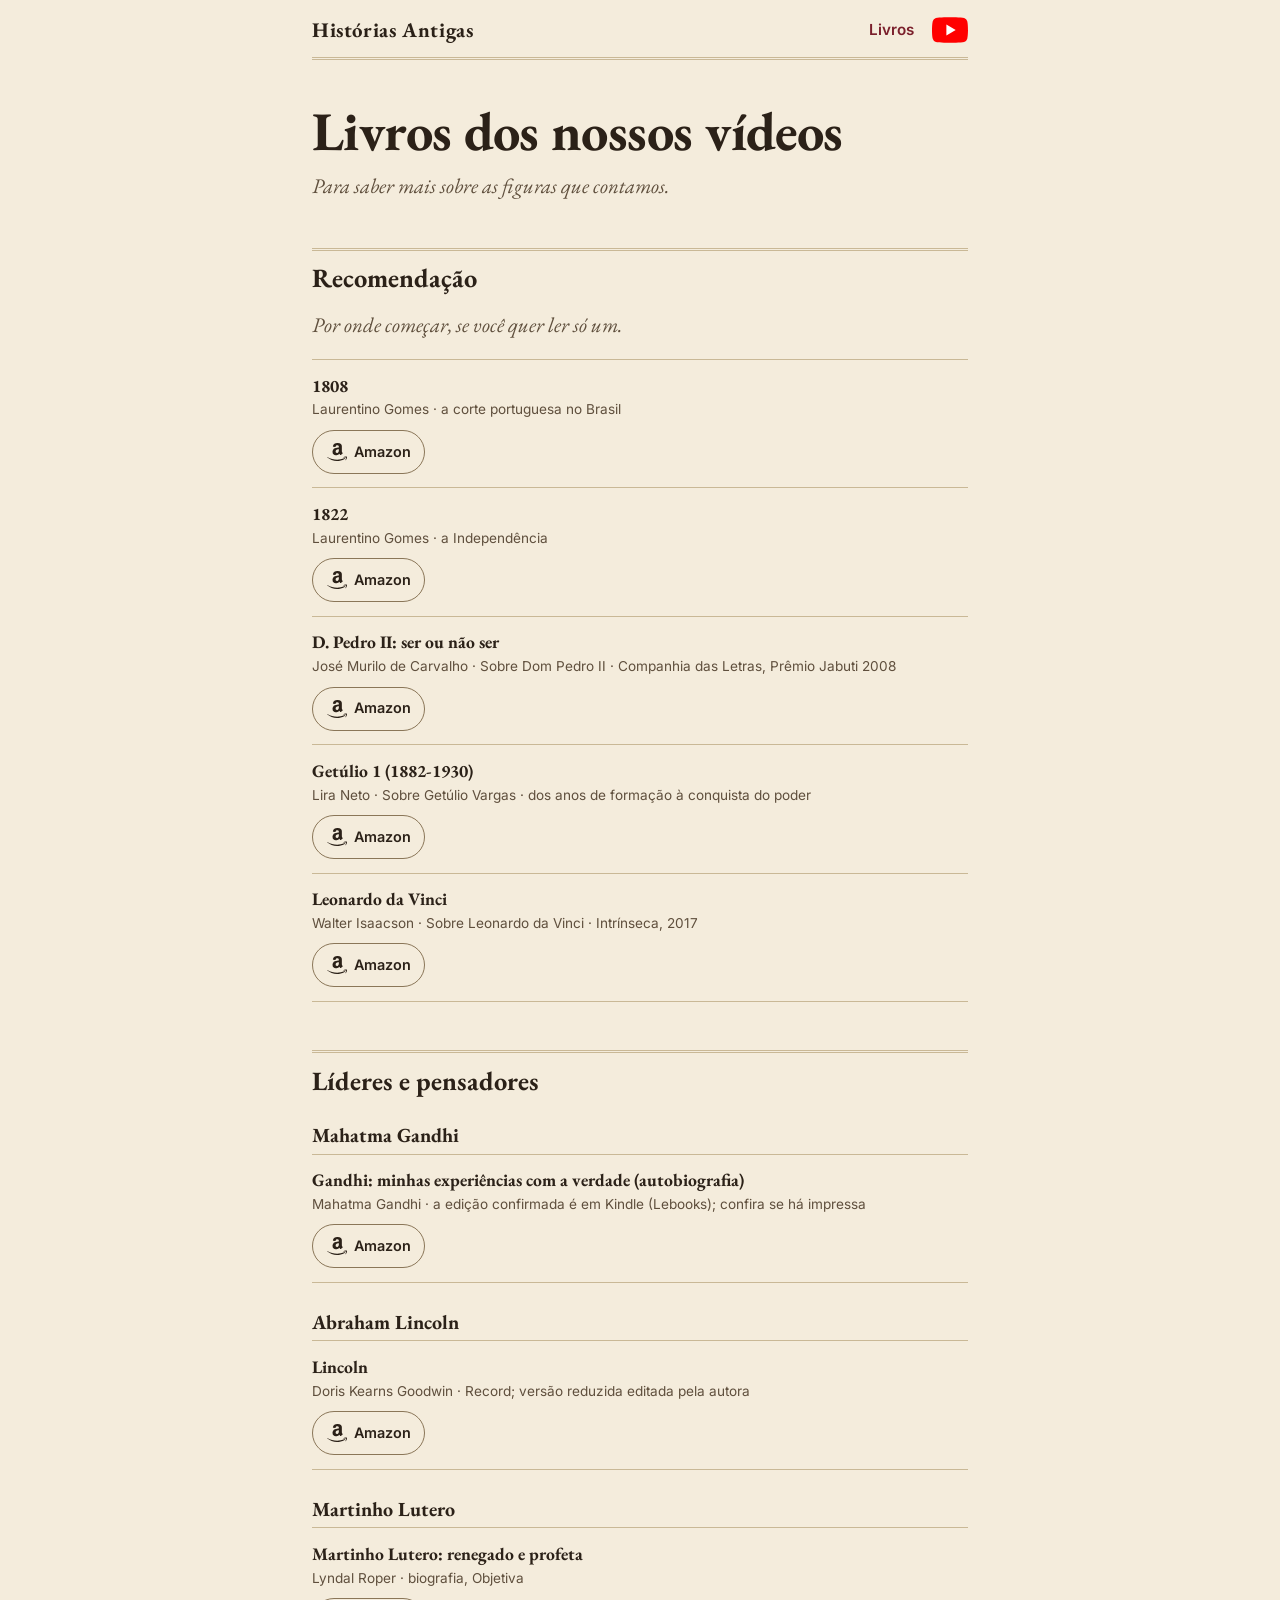
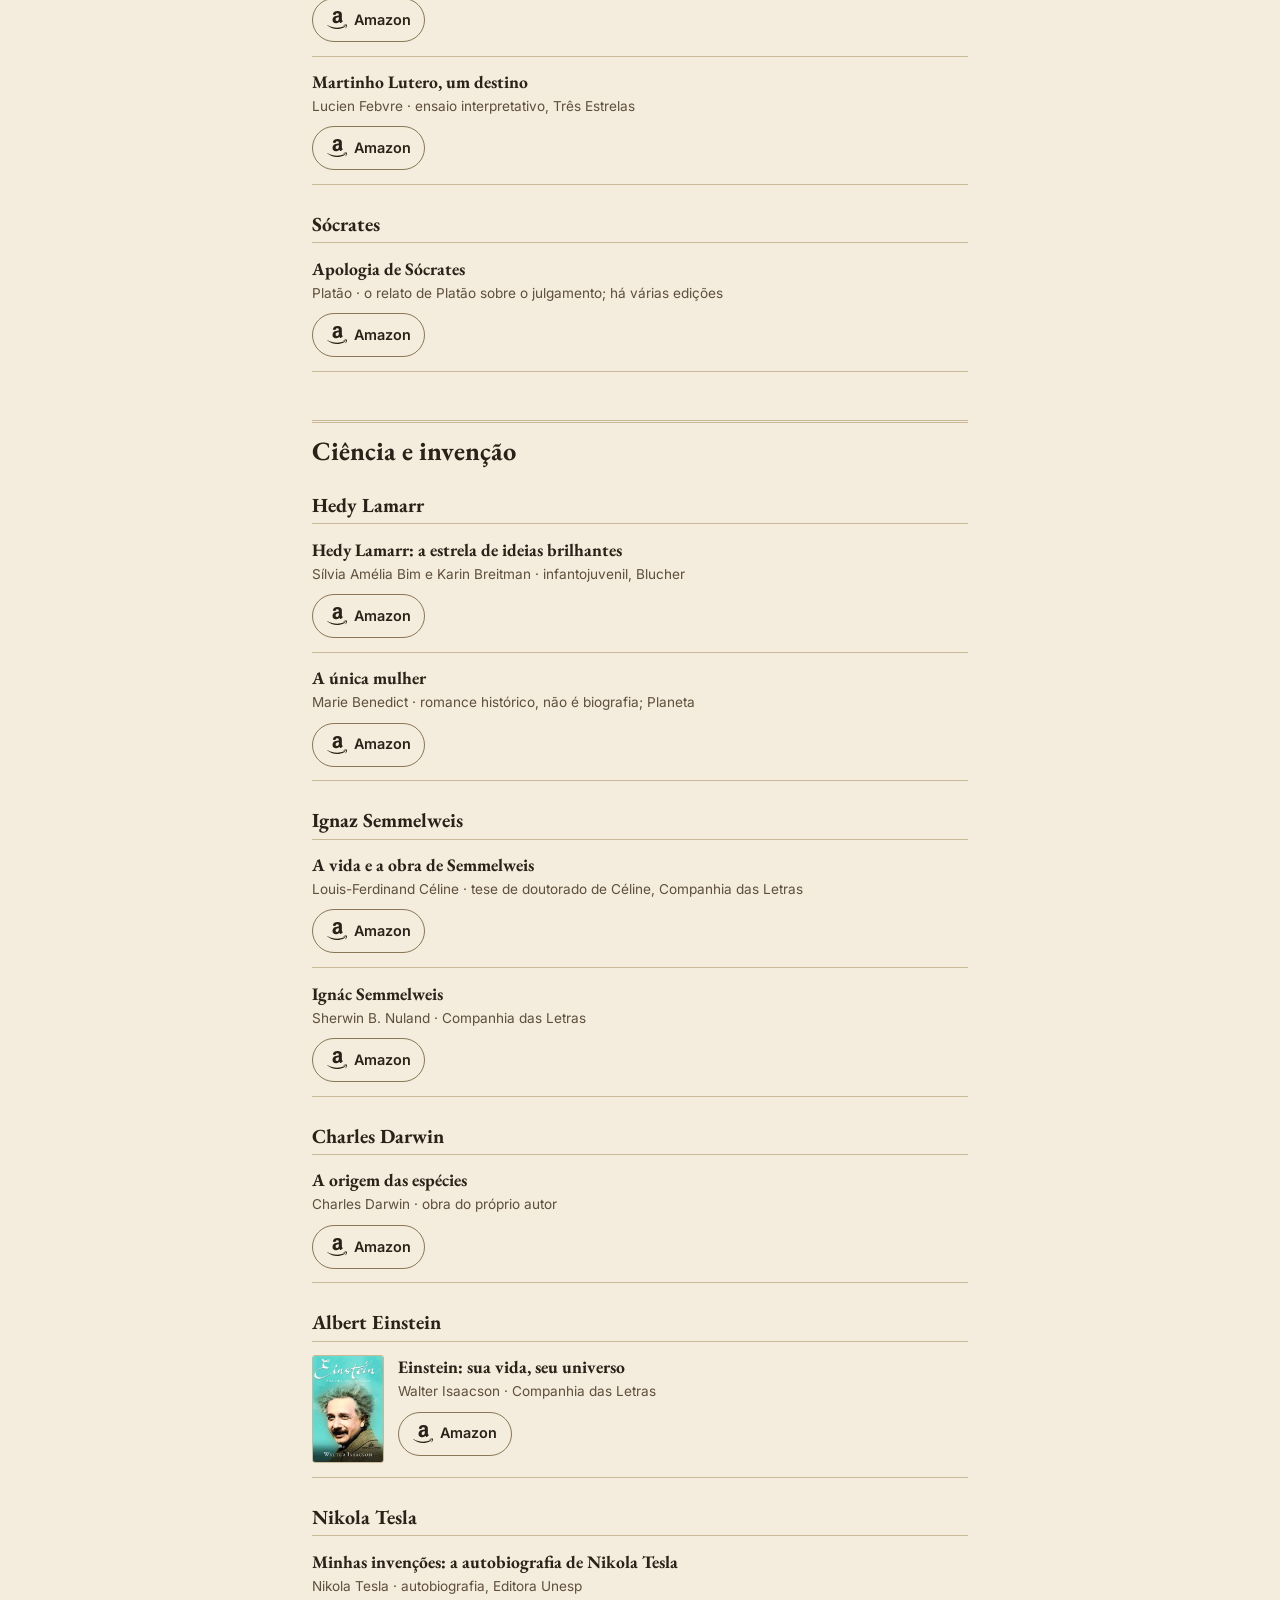
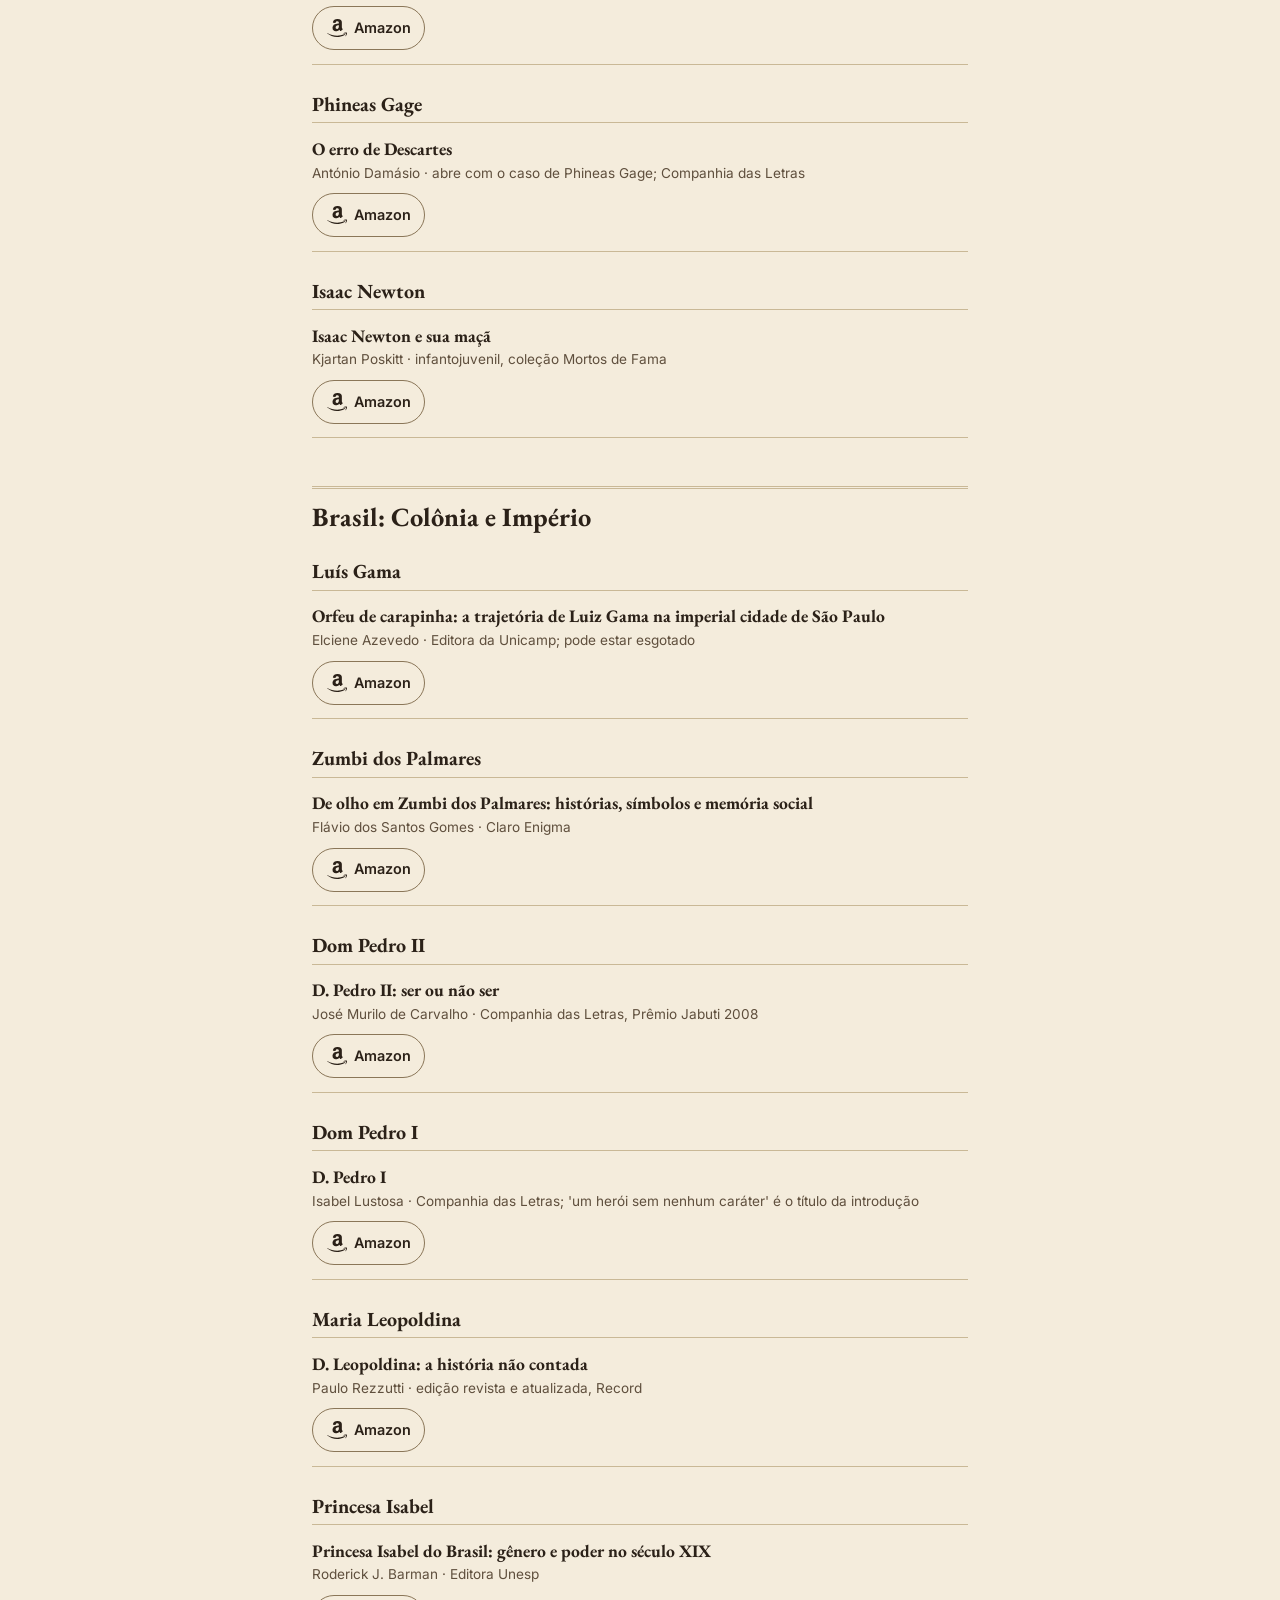
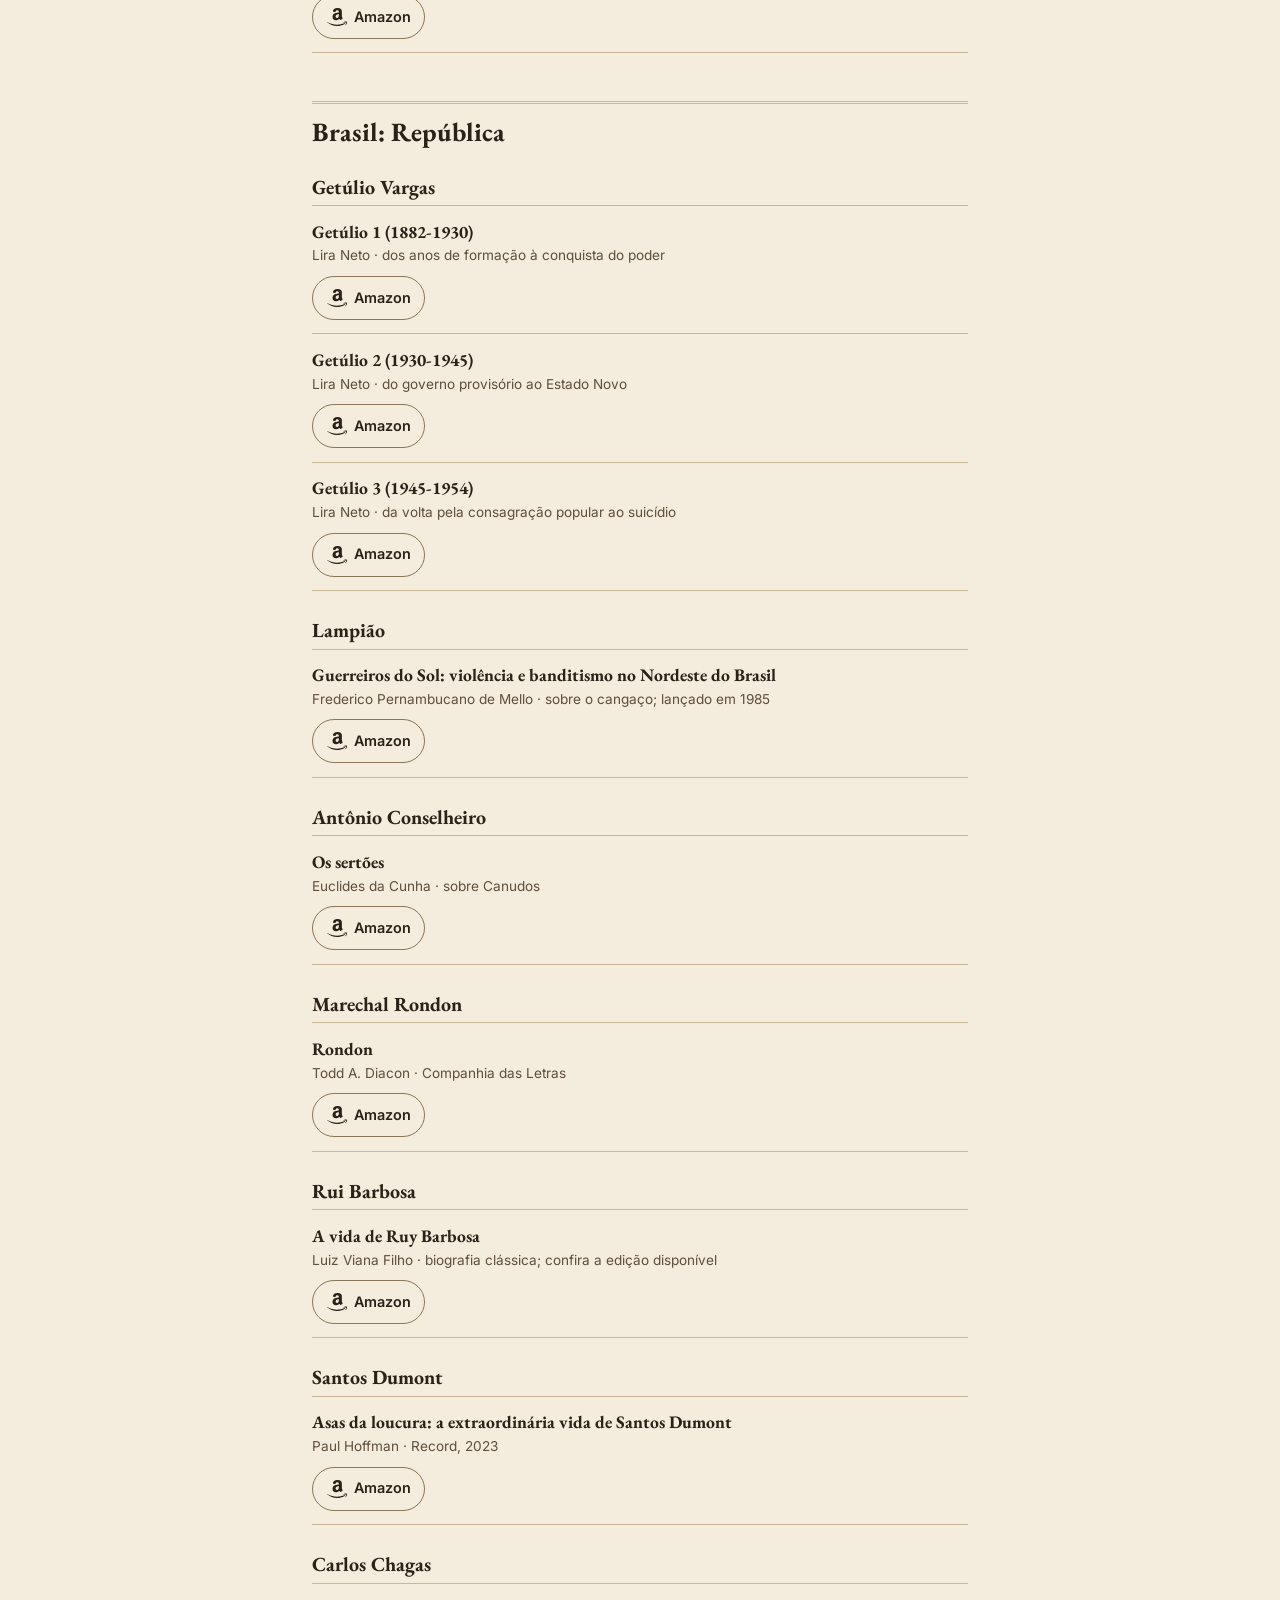
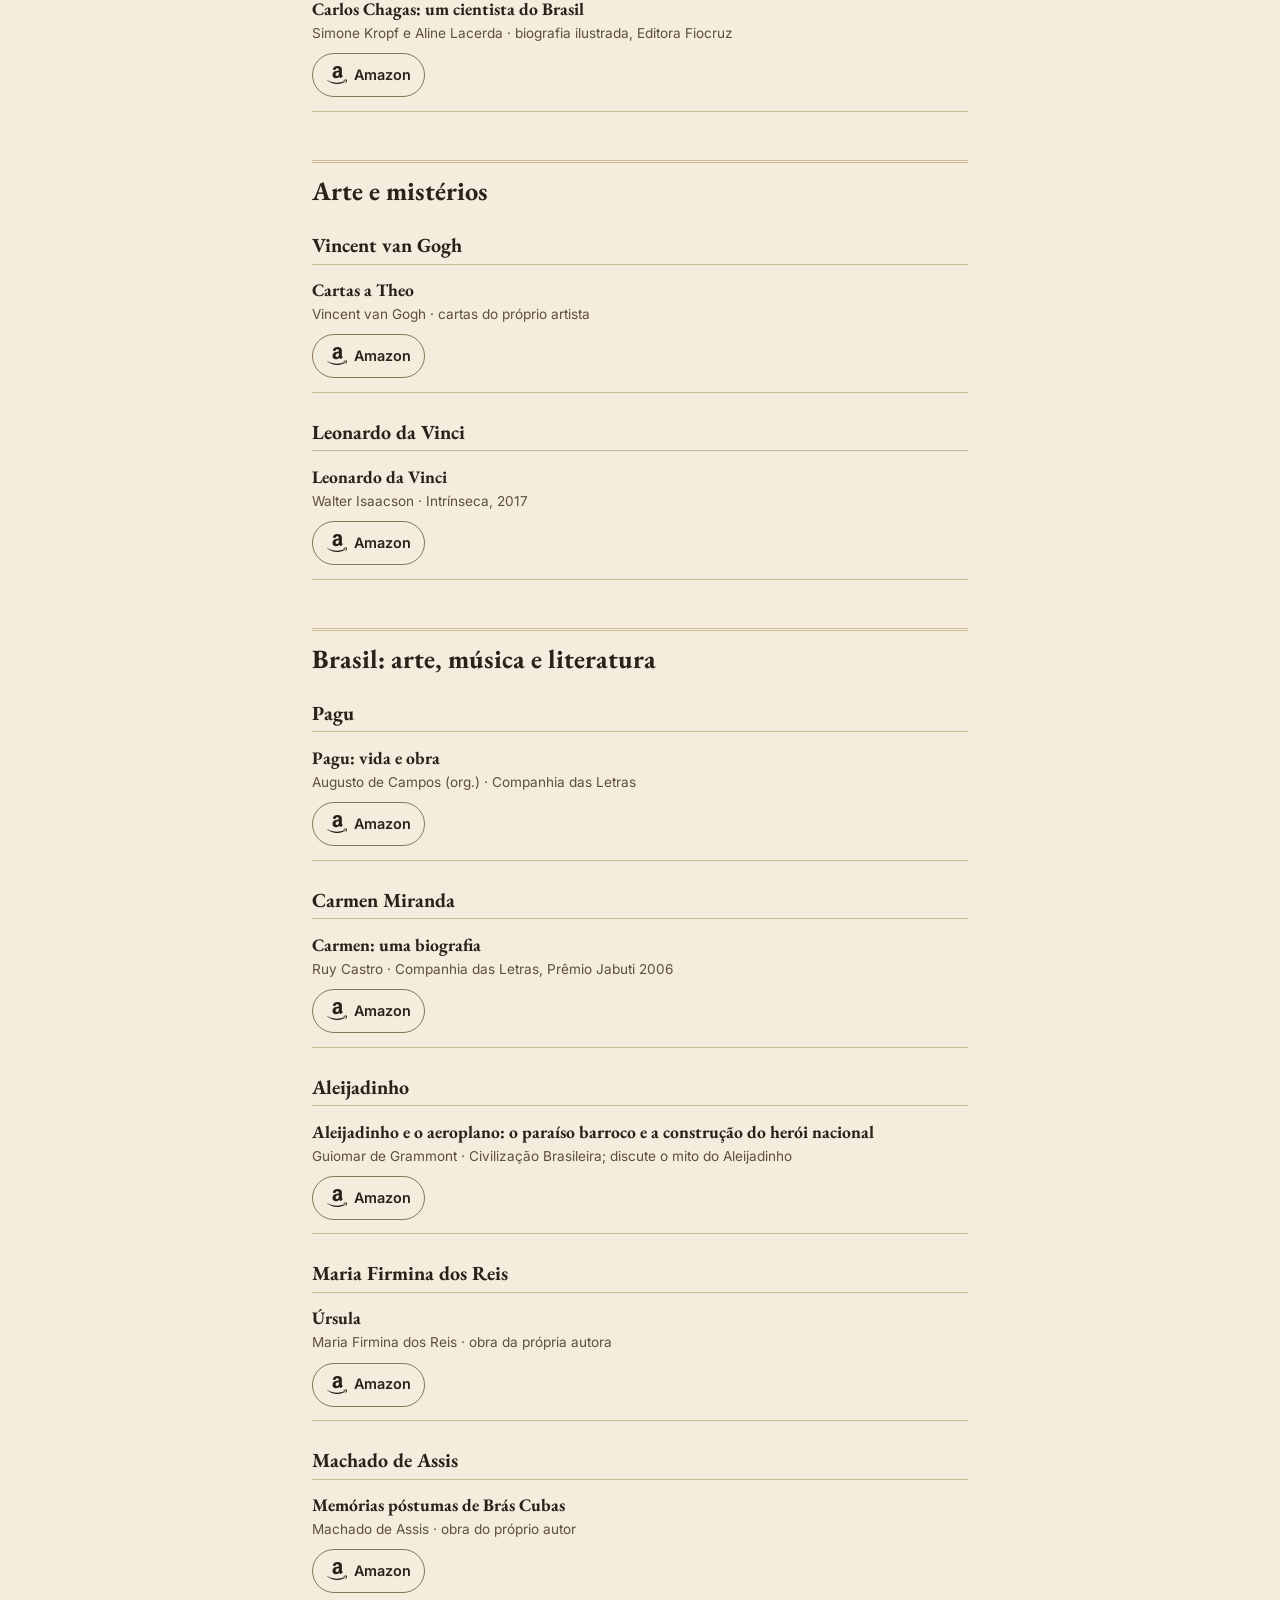
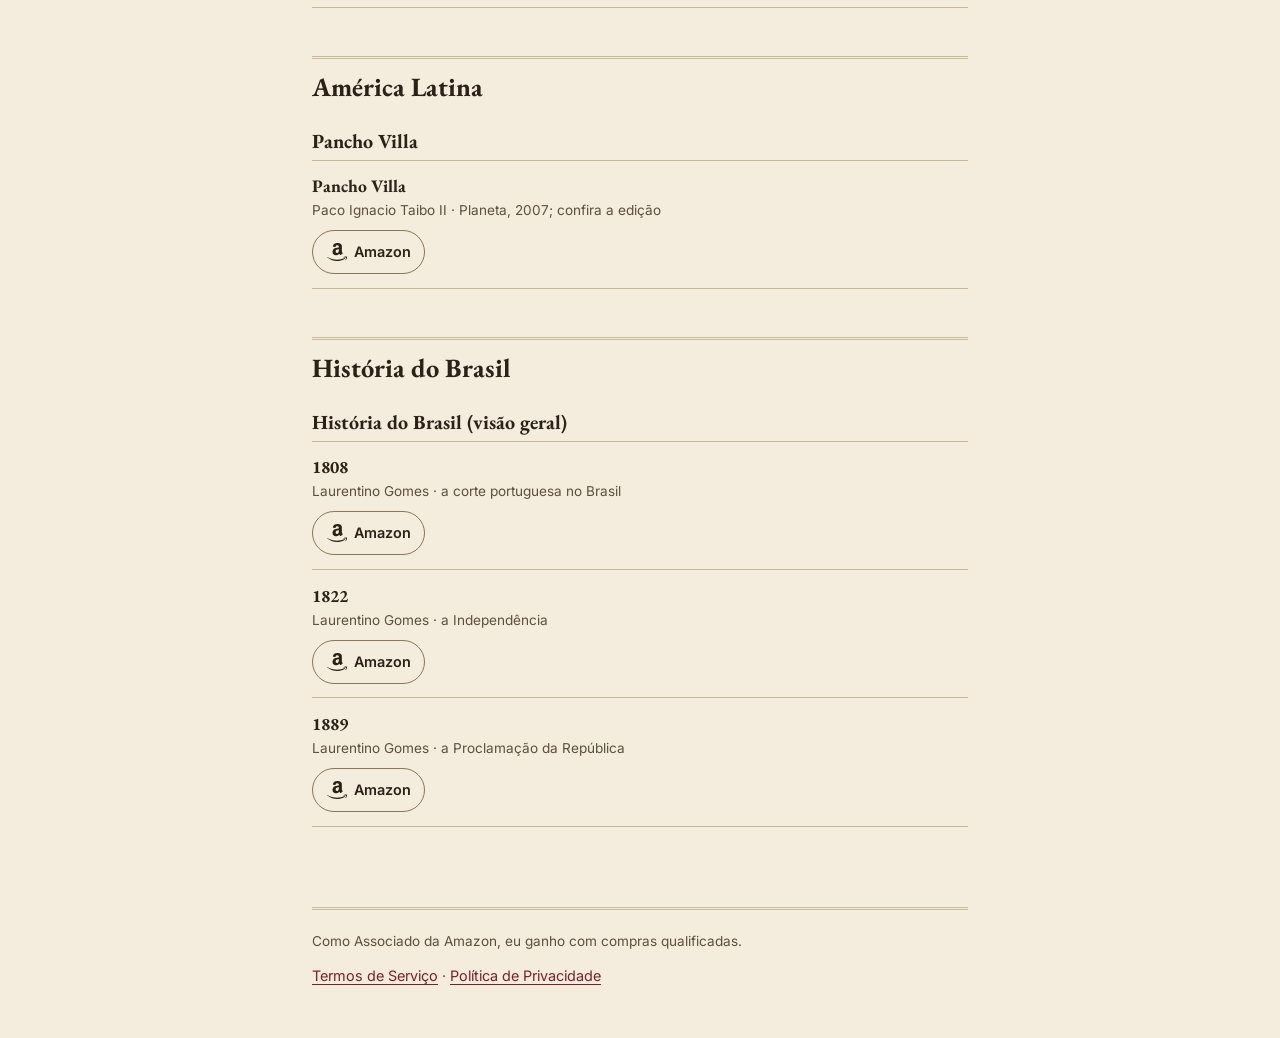
==== commit ef18fd55: "Livros: secao Recomendacao e tag de afiliado" ====
--- a/livros/index.html
+++ b/livros/index.html
@@ -22,7 +22,7 @@
 <a class="marca" href="../">Histórias Antigas</a>
 <nav aria-label="Principal"><a href="../livros/">Livros</a><a class="youtube" href="https://www.youtube.com/@videosdehistoriasantigas" target="_blank" rel="noopener noreferrer" aria-label="Vídeos longos no YouTube" title="Vídeos longos no YouTube"><svg viewBox="0 0 24 17" width="36" height="26" role="img" aria-hidden="true"><path fill="#f00" d="M23.5 2.66A3 3 0 0 0 21.4.53C19.5 0 12 0 12 0S4.5 0 2.6.53A3 3 0 0 0 .5 2.66C0 4.56 0 8.5 0 8.5s0 3.94.5 5.84a3 3 0 0 0 2.1 2.13C4.5 17 12 17 12 17s7.5 0 9.4-.53a3 3 0 0 0 2.1-2.13c.5-1.9.5-5.84.5-5.84s0-3.94-.5-5.84z"/><path fill="#fff" d="M9.6 12.1V4.9l6.2 3.6z"/></svg></a></nav>
 </header>
-<main class="conteudo"><h1>Livros dos nossos vídeos</h1><p class="lema">Para saber mais sobre as figuras que contamos.</p><section id="lideres" class="assunto"><h2>Líderes e pensadores</h2><h3>Mahatma Gandhi</h3><ul class="livros" role="list"><li><div class="info"><span class="titulo">Gandhi: minhas experiências com a verdade (autobiografia)</span><small>Mahatma Gandhi · a edição confirmada é em Kindle (Lebooks); confira se há impressa</small><span class="lojas"><a class="loja amazon" href="https://www.amazon.com.br/s?k=Gandhi%3A+minhas+experi%C3%AAncias+com+a+verdade+%28autobiografia%29+Mahatma+Gandhi&amp;i=stripbooks" target="_blank" rel="sponsored noopener noreferrer" aria-label="Comprar na Amazon"><svg viewBox="0 0 24 24" width="20" height="20" aria-hidden="true" focusable="false"><path fill="currentColor" d="M.045 18.02c.072-.116.187-.124.348-.022 3.636 2.11 7.594 3.166 11.87 3.166 2.852 0 5.668-.533 8.447-1.595l.315-.14c.138-.06.234-.1.293-.13.226-.088.39-.046.525.13.12.174.09.336-.12.48-.256.19-.6.41-1.006.654-1.244.743-2.64 1.316-4.185 1.726a17.617 17.617 0 01-10.951-.577 17.88 17.88 0 01-5.43-3.35c-.1-.074-.151-.15-.151-.22 0-.047.021-.09.051-.13zm6.565-6.218c0-1.005.247-1.863.743-2.577.495-.71 1.17-1.25 2.04-1.615.796-.335 1.756-.575 2.912-.72.39-.046 1.033-.103 1.92-.174v-.37c0-.93-.105-1.558-.3-1.875-.302-.43-.78-.65-1.44-.65h-.182c-.48.046-.896.196-1.246.46-.35.27-.575.63-.675 1.096-.06.3-.206.465-.435.51l-2.52-.315c-.248-.06-.372-.18-.372-.39 0-.046.007-.09.022-.15.247-1.29.855-2.25 1.82-2.88.976-.616 2.1-.975 3.39-1.05h.54c1.65 0 2.957.434 3.888 1.29.135.15.27.3.405.48.12.165.224.314.283.45.075.134.15.33.195.57.06.254.105.42.135.51.03.104.062.3.076.615.01.313.02.493.02.553v5.28c0 .376.06.72.165 1.036.105.313.21.54.315.674l.51.674c.09.136.136.256.136.36 0 .12-.06.226-.18.314-1.2 1.05-1.86 1.62-1.963 1.71-.165.135-.375.15-.63.045a6.062 6.062 0 01-.526-.496l-.31-.347a9.391 9.391 0 01-.317-.42l-.3-.435c-.81.886-1.603 1.44-2.4 1.665-.494.15-1.093.227-1.83.227-1.11 0-2.04-.343-2.76-1.034-.72-.69-1.08-1.665-1.08-2.94l-.05-.076zm3.753-.438c0 .566.14 1.02.425 1.364.285.34.675.512 1.155.512.045 0 .106-.007.195-.02.09-.016.134-.023.166-.023.614-.16 1.08-.553 1.424-1.178.165-.28.285-.58.36-.91.09-.32.12-.59.135-.8.015-.195.015-.54.015-1.005v-.54c-.84 0-1.484.06-1.92.18-1.275.36-1.92 1.17-1.92 2.43l-.035-.02zm9.162 7.027c.03-.06.075-.11.132-.17.362-.243.714-.41 1.05-.5a8.094 8.094 0 011.612-.24c.14-.012.28 0 .41.03.65.06 1.05.168 1.172.33.063.09.099.228.099.39v.15c0 .51-.149 1.11-.424 1.8-.278.69-.664 1.248-1.156 1.68-.073.06-.14.09-.197.09-.03 0-.06 0-.09-.012-.09-.044-.107-.12-.064-.24.54-1.26.806-2.143.806-2.64 0-.15-.03-.27-.087-.344-.145-.166-.55-.257-1.224-.257-.243 0-.533.016-.87.046-.363.045-.7.09-1 .135-.09 0-.148-.014-.18-.044-.03-.03-.036-.047-.02-.077 0-.017.006-.03.02-.063v-.06z"/></svg><span>Amazon</span></a></span></div></li></ul><h3>Abraham Lincoln</h3><ul class="livros" role="list"><li><div class="info"><span class="titulo">Lincoln</span><small>Doris Kearns Goodwin · Record; versão reduzida editada pela autora</small><span class="lojas"><a class="loja amazon" href="https://www.amazon.com.br/s?k=9788501402776&amp;i=stripbooks" target="_blank" rel="sponsored noopener noreferrer" aria-label="Comprar na Amazon"><svg viewBox="0 0 24 24" width="20" height="20" aria-hidden="true" focusable="false"><path fill="currentColor" d="M.045 18.02c.072-.116.187-.124.348-.022 3.636 2.11 7.594 3.166 11.87 3.166 2.852 0 5.668-.533 8.447-1.595l.315-.14c.138-.06.234-.1.293-.13.226-.088.39-.046.525.13.12.174.09.336-.12.48-.256.19-.6.41-1.006.654-1.244.743-2.64 1.316-4.185 1.726a17.617 17.617 0 01-10.951-.577 17.88 17.88 0 01-5.43-3.35c-.1-.074-.151-.15-.151-.22 0-.047.021-.09.051-.13zm6.565-6.218c0-1.005.247-1.863.743-2.577.495-.71 1.17-1.25 2.04-1.615.796-.335 1.756-.575 2.912-.72.39-.046 1.033-.103 1.92-.174v-.37c0-.93-.105-1.558-.3-1.875-.302-.43-.78-.65-1.44-.65h-.182c-.48.046-.896.196-1.246.46-.35.27-.575.63-.675 1.096-.06.3-.206.465-.435.51l-2.52-.315c-.248-.06-.372-.18-.372-.39 0-.046.007-.09.022-.15.247-1.29.855-2.25 1.82-2.88.976-.616 2.1-.975 3.39-1.05h.54c1.65 0 2.957.434 3.888 1.29.135.15.27.3.405.48.12.165.224.314.283.45.075.134.15.33.195.57.06.254.105.42.135.51.03.104.062.3.076.615.01.313.02.493.02.553v5.28c0 .376.06.72.165 1.036.105.313.21.54.315.674l.51.674c.09.136.136.256.136.36 0 .12-.06.226-.18.314-1.2 1.05-1.86 1.62-1.963 1.71-.165.135-.375.15-.63.045a6.062 6.062 0 01-.526-.496l-.31-.347a9.391 9.391 0 01-.317-.42l-.3-.435c-.81.886-1.603 1.44-2.4 1.665-.494.15-1.093.227-1.83.227-1.11 0-2.04-.343-2.76-1.034-.72-.69-1.08-1.665-1.08-2.94l-.05-.076zm3.753-.438c0 .566.14 1.02.425 1.364.285.34.675.512 1.155.512.045 0 .106-.007.195-.02.09-.016.134-.023.166-.023.614-.16 1.08-.553 1.424-1.178.165-.28.285-.58.36-.91.09-.32.12-.59.135-.8.015-.195.015-.54.015-1.005v-.54c-.84 0-1.484.06-1.92.18-1.275.36-1.92 1.17-1.92 2.43l-.035-.02zm9.162 7.027c.03-.06.075-.11.132-.17.362-.243.714-.41 1.05-.5a8.094 8.094 0 011.612-.24c.14-.012.28 0 .41.03.65.06 1.05.168 1.172.33.063.09.099.228.099.39v.15c0 .51-.149 1.11-.424 1.8-.278.69-.664 1.248-1.156 1.68-.073.06-.14.09-.197.09-.03 0-.06 0-.09-.012-.09-.044-.107-.12-.064-.24.54-1.26.806-2.143.806-2.64 0-.15-.03-.27-.087-.344-.145-.166-.55-.257-1.224-.257-.243 0-.533.016-.87.046-.363.045-.7.09-1 .135-.09 0-.148-.014-.18-.044-.03-.03-.036-.047-.02-.077 0-.017.006-.03.02-.063v-.06z"/></svg><span>Amazon</span></a></span></div></li></ul><h3>Martinho Lutero</h3><ul class="livros" role="list"><li><div class="info"><span class="titulo">Martinho Lutero: renegado e profeta</span><small>Lyndal Roper · biografia, Objetiva</small><span class="lojas"><a class="loja amazon" href="https://www.amazon.com.br/s?k=Martinho+Lutero%3A+renegado+e+profeta+Lyndal+Roper&amp;i=stripbooks" target="_blank" rel="sponsored noopener noreferrer" aria-label="Comprar na Amazon"><svg viewBox="0 0 24 24" width="20" height="20" aria-hidden="true" focusable="false"><path fill="currentColor" d="M.045 18.02c.072-.116.187-.124.348-.022 3.636 2.11 7.594 3.166 11.87 3.166 2.852 0 5.668-.533 8.447-1.595l.315-.14c.138-.06.234-.1.293-.13.226-.088.39-.046.525.13.12.174.09.336-.12.48-.256.19-.6.41-1.006.654-1.244.743-2.64 1.316-4.185 1.726a17.617 17.617 0 01-10.951-.577 17.88 17.88 0 01-5.43-3.35c-.1-.074-.151-.15-.151-.22 0-.047.021-.09.051-.13zm6.565-6.218c0-1.005.247-1.863.743-2.577.495-.71 1.17-1.25 2.04-1.615.796-.335 1.756-.575 2.912-.72.39-.046 1.033-.103 1.92-.174v-.37c0-.93-.105-1.558-.3-1.875-.302-.43-.78-.65-1.44-.65h-.182c-.48.046-.896.196-1.246.46-.35.27-.575.63-.675 1.096-.06.3-.206.465-.435.51l-2.52-.315c-.248-.06-.372-.18-.372-.39 0-.046.007-.09.022-.15.247-1.29.855-2.25 1.82-2.88.976-.616 2.1-.975 3.39-1.05h.54c1.65 0 2.957.434 3.888 1.29.135.15.27.3.405.48.12.165.224.314.283.45.075.134.15.33.195.57.06.254.105.42.135.51.03.104.062.3.076.615.01.313.02.493.02.553v5.28c0 .376.06.72.165 1.036.105.313.21.54.315.674l.51.674c.09.136.136.256.136.36 0 .12-.06.226-.18.314-1.2 1.05-1.86 1.62-1.963 1.71-.165.135-.375.15-.63.045a6.062 6.062 0 01-.526-.496l-.31-.347a9.391 9.391 0 01-.317-.42l-.3-.435c-.81.886-1.603 1.44-2.4 1.665-.494.15-1.093.227-1.83.227-1.11 0-2.04-.343-2.76-1.034-.72-.69-1.08-1.665-1.08-2.94l-.05-.076zm3.753-.438c0 .566.14 1.02.425 1.364.285.34.675.512 1.155.512.045 0 .106-.007.195-.02.09-.016.134-.023.166-.023.614-.16 1.08-.553 1.424-1.178.165-.28.285-.58.36-.91.09-.32.12-.59.135-.8.015-.195.015-.54.015-1.005v-.54c-.84 0-1.484.06-1.92.18-1.275.36-1.92 1.17-1.92 2.43l-.035-.02zm9.162 7.027c.03-.06.075-.11.132-.17.362-.243.714-.41 1.05-.5a8.094 8.094 0 011.612-.24c.14-.012.28 0 .41.03.65.06 1.05.168 1.172.33.063.09.099.228.099.39v.15c0 .51-.149 1.11-.424 1.8-.278.69-.664 1.248-1.156 1.68-.073.06-.14.09-.197.09-.03 0-.06 0-.09-.012-.09-.044-.107-.12-.064-.24.54-1.26.806-2.143.806-2.64 0-.15-.03-.27-.087-.344-.145-.166-.55-.257-1.224-.257-.243 0-.533.016-.87.046-.363.045-.7.09-1 .135-.09 0-.148-.014-.18-.044-.03-.03-.036-.047-.02-.077 0-.017.006-.03.02-.063v-.06z"/></svg><span>Amazon</span></a></span></div></li><li><div class="info"><span class="titulo">Martinho Lutero, um destino</span><small>Lucien Febvre · ensaio interpretativo, Três Estrelas</small><span class="lojas"><a class="loja amazon" href="https://www.amazon.com.br/s?k=Martinho+Lutero%2C+um+destino+Lucien+Febvre&amp;i=stripbooks" target="_blank" rel="sponsored noopener noreferrer" aria-label="Comprar na Amazon"><svg viewBox="0 0 24 24" width="20" height="20" aria-hidden="true" focusable="false"><path fill="currentColor" d="M.045 18.02c.072-.116.187-.124.348-.022 3.636 2.11 7.594 3.166 11.87 3.166 2.852 0 5.668-.533 8.447-1.595l.315-.14c.138-.06.234-.1.293-.13.226-.088.39-.046.525.13.12.174.09.336-.12.48-.256.19-.6.41-1.006.654-1.244.743-2.64 1.316-4.185 1.726a17.617 17.617 0 01-10.951-.577 17.88 17.88 0 01-5.43-3.35c-.1-.074-.151-.15-.151-.22 0-.047.021-.09.051-.13zm6.565-6.218c0-1.005.247-1.863.743-2.577.495-.71 1.17-1.25 2.04-1.615.796-.335 1.756-.575 2.912-.72.39-.046 1.033-.103 1.92-.174v-.37c0-.93-.105-1.558-.3-1.875-.302-.43-.78-.65-1.44-.65h-.182c-.48.046-.896.196-1.246.46-.35.27-.575.63-.675 1.096-.06.3-.206.465-.435.51l-2.52-.315c-.248-.06-.372-.18-.372-.39 0-.046.007-.09.022-.15.247-1.29.855-2.25 1.82-2.88.976-.616 2.1-.975 3.39-1.05h.54c1.65 0 2.957.434 3.888 1.29.135.15.27.3.405.48.12.165.224.314.283.45.075.134.15.33.195.57.06.254.105.42.135.51.03.104.062.3.076.615.01.313.02.493.02.553v5.28c0 .376.06.72.165 1.036.105.313.21.54.315.674l.51.674c.09.136.136.256.136.36 0 .12-.06.226-.18.314-1.2 1.05-1.86 1.62-1.963 1.71-.165.135-.375.15-.63.045a6.062 6.062 0 01-.526-.496l-.31-.347a9.391 9.391 0 01-.317-.42l-.3-.435c-.81.886-1.603 1.44-2.4 1.665-.494.15-1.093.227-1.83.227-1.11 0-2.04-.343-2.76-1.034-.72-.69-1.08-1.665-1.08-2.94l-.05-.076zm3.753-.438c0 .566.14 1.02.425 1.364.285.34.675.512 1.155.512.045 0 .106-.007.195-.02.09-.016.134-.023.166-.023.614-.16 1.08-.553 1.424-1.178.165-.28.285-.58.36-.91.09-.32.12-.59.135-.8.015-.195.015-.54.015-1.005v-.54c-.84 0-1.484.06-1.92.18-1.275.36-1.92 1.17-1.92 2.43l-.035-.02zm9.162 7.027c.03-.06.075-.11.132-.17.362-.243.714-.41 1.05-.5a8.094 8.094 0 011.612-.24c.14-.012.28 0 .41.03.65.06 1.05.168 1.172.33.063.09.099.228.099.39v.15c0 .51-.149 1.11-.424 1.8-.278.69-.664 1.248-1.156 1.68-.073.06-.14.09-.197.09-.03 0-.06 0-.09-.012-.09-.044-.107-.12-.064-.24.54-1.26.806-2.143.806-2.64 0-.15-.03-.27-.087-.344-.145-.166-.55-.257-1.224-.257-.243 0-.533.016-.87.046-.363.045-.7.09-1 .135-.09 0-.148-.014-.18-.044-.03-.03-.036-.047-.02-.077 0-.017.006-.03.02-.063v-.06z"/></svg><span>Amazon</span></a></span></div></li></ul><h3>Sócrates</h3><ul class="livros" role="list"><li><div class="info"><span class="titulo">Apologia de Sócrates</span><small>Platão · o relato de Platão sobre o julgamento; há várias edições</small><span class="lojas"><a class="loja amazon" href="https://www.amazon.com.br/s?k=Apologia+de+S%C3%B3crates+Plat%C3%A3o&amp;i=stripbooks" target="_blank" rel="sponsored noopener noreferrer" aria-label="Comprar na Amazon"><svg viewBox="0 0 24 24" width="20" height="20" aria-hidden="true" focusable="false"><path fill="currentColor" d="M.045 18.02c.072-.116.187-.124.348-.022 3.636 2.11 7.594 3.166 11.87 3.166 2.852 0 5.668-.533 8.447-1.595l.315-.14c.138-.06.234-.1.293-.13.226-.088.39-.046.525.13.12.174.09.336-.12.48-.256.19-.6.41-1.006.654-1.244.743-2.64 1.316-4.185 1.726a17.617 17.617 0 01-10.951-.577 17.88 17.88 0 01-5.43-3.35c-.1-.074-.151-.15-.151-.22 0-.047.021-.09.051-.13zm6.565-6.218c0-1.005.247-1.863.743-2.577.495-.71 1.17-1.25 2.04-1.615.796-.335 1.756-.575 2.912-.72.39-.046 1.033-.103 1.92-.174v-.37c0-.93-.105-1.558-.3-1.875-.302-.43-.78-.65-1.44-.65h-.182c-.48.046-.896.196-1.246.46-.35.27-.575.63-.675 1.096-.06.3-.206.465-.435.51l-2.52-.315c-.248-.06-.372-.18-.372-.39 0-.046.007-.09.022-.15.247-1.29.855-2.25 1.82-2.88.976-.616 2.1-.975 3.39-1.05h.54c1.65 0 2.957.434 3.888 1.29.135.15.27.3.405.48.12.165.224.314.283.45.075.134.15.33.195.57.06.254.105.42.135.51.03.104.062.3.076.615.01.313.02.493.02.553v5.28c0 .376.06.72.165 1.036.105.313.21.54.315.674l.51.674c.09.136.136.256.136.36 0 .12-.06.226-.18.314-1.2 1.05-1.86 1.62-1.963 1.71-.165.135-.375.15-.63.045a6.062 6.062 0 01-.526-.496l-.31-.347a9.391 9.391 0 01-.317-.42l-.3-.435c-.81.886-1.603 1.44-2.4 1.665-.494.15-1.093.227-1.83.227-1.11 0-2.04-.343-2.76-1.034-.72-.69-1.08-1.665-1.08-2.94l-.05-.076zm3.753-.438c0 .566.14 1.02.425 1.364.285.34.675.512 1.155.512.045 0 .106-.007.195-.02.09-.016.134-.023.166-.023.614-.16 1.08-.553 1.424-1.178.165-.28.285-.58.36-.91.09-.32.12-.59.135-.8.015-.195.015-.54.015-1.005v-.54c-.84 0-1.484.06-1.92.18-1.275.36-1.92 1.17-1.92 2.43l-.035-.02zm9.162 7.027c.03-.06.075-.11.132-.17.362-.243.714-.41 1.05-.5a8.094 8.094 0 011.612-.24c.14-.012.28 0 .41.03.65.06 1.05.168 1.172.33.063.09.099.228.099.39v.15c0 .51-.149 1.11-.424 1.8-.278.69-.664 1.248-1.156 1.68-.073.06-.14.09-.197.09-.03 0-.06 0-.09-.012-.09-.044-.107-.12-.064-.24.54-1.26.806-2.143.806-2.64 0-.15-.03-.27-.087-.344-.145-.166-.55-.257-1.224-.257-.243 0-.533.016-.87.046-.363.045-.7.09-1 .135-.09 0-.148-.014-.18-.044-.03-.03-.036-.047-.02-.077 0-.017.006-.03.02-.063v-.06z"/></svg><span>Amazon</span></a></span></div></li></ul></section><section id="ciencia" class="assunto"><h2>Ciência e invenção</h2><h3>Hedy Lamarr</h3><ul class="livros" role="list"><li><div class="info"><span class="titulo">Hedy Lamarr: a estrela de ideias brilhantes</span><small>Sílvia Amélia Bim e Karin Breitman · infantojuvenil, Blucher</small><span class="lojas"><a class="loja amazon" href="https://www.amazon.com.br/s?k=9788521221647&amp;i=stripbooks" target="_blank" rel="sponsored noopener noreferrer" aria-label="Comprar na Amazon"><svg viewBox="0 0 24 24" width="20" height="20" aria-hidden="true" focusable="false"><path fill="currentColor" d="M.045 18.02c.072-.116.187-.124.348-.022 3.636 2.11 7.594 3.166 11.87 3.166 2.852 0 5.668-.533 8.447-1.595l.315-.14c.138-.06.234-.1.293-.13.226-.088.39-.046.525.13.12.174.09.336-.12.48-.256.19-.6.41-1.006.654-1.244.743-2.64 1.316-4.185 1.726a17.617 17.617 0 01-10.951-.577 17.88 17.88 0 01-5.43-3.35c-.1-.074-.151-.15-.151-.22 0-.047.021-.09.051-.13zm6.565-6.218c0-1.005.247-1.863.743-2.577.495-.71 1.17-1.25 2.04-1.615.796-.335 1.756-.575 2.912-.72.39-.046 1.033-.103 1.92-.174v-.37c0-.93-.105-1.558-.3-1.875-.302-.43-.78-.65-1.44-.65h-.182c-.48.046-.896.196-1.246.46-.35.27-.575.63-.675 1.096-.06.3-.206.465-.435.51l-2.52-.315c-.248-.06-.372-.18-.372-.39 0-.046.007-.09.022-.15.247-1.29.855-2.25 1.82-2.88.976-.616 2.1-.975 3.39-1.05h.54c1.65 0 2.957.434 3.888 1.29.135.15.27.3.405.48.12.165.224.314.283.45.075.134.15.33.195.57.06.254.105.42.135.51.03.104.062.3.076.615.01.313.02.493.02.553v5.28c0 .376.06.72.165 1.036.105.313.21.54.315.674l.51.674c.09.136.136.256.136.36 0 .12-.06.226-.18.314-1.2 1.05-1.86 1.62-1.963 1.71-.165.135-.375.15-.63.045a6.062 6.062 0 01-.526-.496l-.31-.347a9.391 9.391 0 01-.317-.42l-.3-.435c-.81.886-1.603 1.44-2.4 1.665-.494.15-1.093.227-1.83.227-1.11 0-2.04-.343-2.76-1.034-.72-.69-1.08-1.665-1.08-2.94l-.05-.076zm3.753-.438c0 .566.14 1.02.425 1.364.285.34.675.512 1.155.512.045 0 .106-.007.195-.02.09-.016.134-.023.166-.023.614-.16 1.08-.553 1.424-1.178.165-.28.285-.58.36-.91.09-.32.12-.59.135-.8.015-.195.015-.54.015-1.005v-.54c-.84 0-1.484.06-1.92.18-1.275.36-1.92 1.17-1.92 2.43l-.035-.02zm9.162 7.027c.03-.06.075-.11.132-.17.362-.243.714-.41 1.05-.5a8.094 8.094 0 011.612-.24c.14-.012.28 0 .41.03.65.06 1.05.168 1.172.33.063.09.099.228.099.39v.15c0 .51-.149 1.11-.424 1.8-.278.69-.664 1.248-1.156 1.68-.073.06-.14.09-.197.09-.03 0-.06 0-.09-.012-.09-.044-.107-.12-.064-.24.54-1.26.806-2.143.806-2.64 0-.15-.03-.27-.087-.344-.145-.166-.55-.257-1.224-.257-.243 0-.533.016-.87.046-.363.045-.7.09-1 .135-.09 0-.148-.014-.18-.044-.03-.03-.036-.047-.02-.077 0-.017.006-.03.02-.063v-.06z"/></svg><span>Amazon</span></a></span></div></li><li><div class="info"><span class="titulo">A única mulher</span><small>Marie Benedict · romance histórico, não é biografia; Planeta</small><span class="lojas"><a class="loja amazon" href="https://www.amazon.com.br/s?k=A+%C3%BAnica+mulher+Marie+Benedict&amp;i=stripbooks" target="_blank" rel="sponsored noopener noreferrer" aria-label="Comprar na Amazon"><svg viewBox="0 0 24 24" width="20" height="20" aria-hidden="true" focusable="false"><path fill="currentColor" d="M.045 18.02c.072-.116.187-.124.348-.022 3.636 2.11 7.594 3.166 11.87 3.166 2.852 0 5.668-.533 8.447-1.595l.315-.14c.138-.06.234-.1.293-.13.226-.088.39-.046.525.13.12.174.09.336-.12.48-.256.19-.6.41-1.006.654-1.244.743-2.64 1.316-4.185 1.726a17.617 17.617 0 01-10.951-.577 17.88 17.88 0 01-5.43-3.35c-.1-.074-.151-.15-.151-.22 0-.047.021-.09.051-.13zm6.565-6.218c0-1.005.247-1.863.743-2.577.495-.71 1.17-1.25 2.04-1.615.796-.335 1.756-.575 2.912-.72.39-.046 1.033-.103 1.92-.174v-.37c0-.93-.105-1.558-.3-1.875-.302-.43-.78-.65-1.44-.65h-.182c-.48.046-.896.196-1.246.46-.35.27-.575.63-.675 1.096-.06.3-.206.465-.435.51l-2.52-.315c-.248-.06-.372-.18-.372-.39 0-.046.007-.09.022-.15.247-1.29.855-2.25 1.82-2.88.976-.616 2.1-.975 3.39-1.05h.54c1.65 0 2.957.434 3.888 1.29.135.15.27.3.405.48.12.165.224.314.283.45.075.134.15.33.195.57.06.254.105.42.135.51.03.104.062.3.076.615.01.313.02.493.02.553v5.28c0 .376.06.72.165 1.036.105.313.21.54.315.674l.51.674c.09.136.136.256.136.36 0 .12-.06.226-.18.314-1.2 1.05-1.86 1.62-1.963 1.71-.165.135-.375.15-.63.045a6.062 6.062 0 01-.526-.496l-.31-.347a9.391 9.391 0 01-.317-.42l-.3-.435c-.81.886-1.603 1.44-2.4 1.665-.494.15-1.093.227-1.83.227-1.11 0-2.04-.343-2.76-1.034-.72-.69-1.08-1.665-1.08-2.94l-.05-.076zm3.753-.438c0 .566.14 1.02.425 1.364.285.34.675.512 1.155.512.045 0 .106-.007.195-.02.09-.016.134-.023.166-.023.614-.16 1.08-.553 1.424-1.178.165-.28.285-.58.36-.91.09-.32.12-.59.135-.8.015-.195.015-.54.015-1.005v-.54c-.84 0-1.484.06-1.92.18-1.275.36-1.92 1.17-1.92 2.43l-.035-.02zm9.162 7.027c.03-.06.075-.11.132-.17.362-.243.714-.41 1.05-.5a8.094 8.094 0 011.612-.24c.14-.012.28 0 .41.03.65.06 1.05.168 1.172.33.063.09.099.228.099.39v.15c0 .51-.149 1.11-.424 1.8-.278.69-.664 1.248-1.156 1.68-.073.06-.14.09-.197.09-.03 0-.06 0-.09-.012-.09-.044-.107-.12-.064-.24.54-1.26.806-2.143.806-2.64 0-.15-.03-.27-.087-.344-.145-.166-.55-.257-1.224-.257-.243 0-.533.016-.87.046-.363.045-.7.09-1 .135-.09 0-.148-.014-.18-.044-.03-.03-.036-.047-.02-.077 0-.017.006-.03.02-.063v-.06z"/></svg><span>Amazon</span></a></span></div></li></ul><h3>Ignaz Semmelweis</h3><ul class="livros" role="list"><li><div class="info"><span class="titulo">A vida e a obra de Semmelweis</span><small>Louis-Ferdinand Céline · tese de doutorado de Céline, Companhia das Letras</small><span class="lojas"><a class="loja amazon" href="https://www.amazon.com.br/s?k=9788571647527&amp;i=stripbooks" target="_blank" rel="sponsored noopener noreferrer" aria-label="Comprar na Amazon"><svg viewBox="0 0 24 24" width="20" height="20" aria-hidden="true" focusable="false"><path fill="currentColor" d="M.045 18.02c.072-.116.187-.124.348-.022 3.636 2.11 7.594 3.166 11.87 3.166 2.852 0 5.668-.533 8.447-1.595l.315-.14c.138-.06.234-.1.293-.13.226-.088.39-.046.525.13.12.174.09.336-.12.48-.256.19-.6.41-1.006.654-1.244.743-2.64 1.316-4.185 1.726a17.617 17.617 0 01-10.951-.577 17.88 17.88 0 01-5.43-3.35c-.1-.074-.151-.15-.151-.22 0-.047.021-.09.051-.13zm6.565-6.218c0-1.005.247-1.863.743-2.577.495-.71 1.17-1.25 2.04-1.615.796-.335 1.756-.575 2.912-.72.39-.046 1.033-.103 1.92-.174v-.37c0-.93-.105-1.558-.3-1.875-.302-.43-.78-.65-1.44-.65h-.182c-.48.046-.896.196-1.246.46-.35.27-.575.63-.675 1.096-.06.3-.206.465-.435.51l-2.52-.315c-.248-.06-.372-.18-.372-.39 0-.046.007-.09.022-.15.247-1.29.855-2.25 1.82-2.88.976-.616 2.1-.975 3.39-1.05h.54c1.65 0 2.957.434 3.888 1.29.135.15.27.3.405.48.12.165.224.314.283.45.075.134.15.33.195.57.06.254.105.42.135.51.03.104.062.3.076.615.01.313.02.493.02.553v5.28c0 .376.06.72.165 1.036.105.313.21.54.315.674l.51.674c.09.136.136.256.136.36 0 .12-.06.226-.18.314-1.2 1.05-1.86 1.62-1.963 1.71-.165.135-.375.15-.63.045a6.062 6.062 0 01-.526-.496l-.31-.347a9.391 9.391 0 01-.317-.42l-.3-.435c-.81.886-1.603 1.44-2.4 1.665-.494.15-1.093.227-1.83.227-1.11 0-2.04-.343-2.76-1.034-.72-.69-1.08-1.665-1.08-2.94l-.05-.076zm3.753-.438c0 .566.14 1.02.425 1.364.285.34.675.512 1.155.512.045 0 .106-.007.195-.02.09-.016.134-.023.166-.023.614-.16 1.08-.553 1.424-1.178.165-.28.285-.58.36-.91.09-.32.12-.59.135-.8.015-.195.015-.54.015-1.005v-.54c-.84 0-1.484.06-1.92.18-1.275.36-1.92 1.17-1.92 2.43l-.035-.02zm9.162 7.027c.03-.06.075-.11.132-.17.362-.243.714-.41 1.05-.5a8.094 8.094 0 011.612-.24c.14-.012.28 0 .41.03.65.06 1.05.168 1.172.33.063.09.099.228.099.39v.15c0 .51-.149 1.11-.424 1.8-.278.69-.664 1.248-1.156 1.68-.073.06-.14.09-.197.09-.03 0-.06 0-.09-.012-.09-.044-.107-.12-.064-.24.54-1.26.806-2.143.806-2.64 0-.15-.03-.27-.087-.344-.145-.166-.55-.257-1.224-.257-.243 0-.533.016-.87.046-.363.045-.7.09-1 .135-.09 0-.148-.014-.18-.044-.03-.03-.036-.047-.02-.077 0-.017.006-.03.02-.063v-.06z"/></svg><span>Amazon</span></a></span></div></li><li><div class="info"><span class="titulo">Ignác Semmelweis</span><small>Sherwin B. Nuland · Companhia das Letras</small><span class="lojas"><a class="loja amazon" href="https://www.amazon.com.br/s?k=Ign%C3%A1c+Semmelweis+Sherwin+B.+Nuland&amp;i=stripbooks" target="_blank" rel="sponsored noopener noreferrer" aria-label="Comprar na Amazon"><svg viewBox="0 0 24 24" width="20" height="20" aria-hidden="true" focusable="false"><path fill="currentColor" d="M.045 18.02c.072-.116.187-.124.348-.022 3.636 2.11 7.594 3.166 11.87 3.166 2.852 0 5.668-.533 8.447-1.595l.315-.14c.138-.06.234-.1.293-.13.226-.088.39-.046.525.13.12.174.09.336-.12.48-.256.19-.6.41-1.006.654-1.244.743-2.64 1.316-4.185 1.726a17.617 17.617 0 01-10.951-.577 17.88 17.88 0 01-5.43-3.35c-.1-.074-.151-.15-.151-.22 0-.047.021-.09.051-.13zm6.565-6.218c0-1.005.247-1.863.743-2.577.495-.71 1.17-1.25 2.04-1.615.796-.335 1.756-.575 2.912-.72.39-.046 1.033-.103 1.92-.174v-.37c0-.93-.105-1.558-.3-1.875-.302-.43-.78-.65-1.44-.65h-.182c-.48.046-.896.196-1.246.46-.35.27-.575.63-.675 1.096-.06.3-.206.465-.435.51l-2.52-.315c-.248-.06-.372-.18-.372-.39 0-.046.007-.09.022-.15.247-1.29.855-2.25 1.82-2.88.976-.616 2.1-.975 3.39-1.05h.54c1.65 0 2.957.434 3.888 1.29.135.15.27.3.405.48.12.165.224.314.283.45.075.134.15.33.195.57.06.254.105.42.135.51.03.104.062.3.076.615.01.313.02.493.02.553v5.28c0 .376.06.72.165 1.036.105.313.21.54.315.674l.51.674c.09.136.136.256.136.36 0 .12-.06.226-.18.314-1.2 1.05-1.86 1.62-1.963 1.71-.165.135-.375.15-.63.045a6.062 6.062 0 01-.526-.496l-.31-.347a9.391 9.391 0 01-.317-.42l-.3-.435c-.81.886-1.603 1.44-2.4 1.665-.494.15-1.093.227-1.83.227-1.11 0-2.04-.343-2.76-1.034-.72-.69-1.08-1.665-1.08-2.94l-.05-.076zm3.753-.438c0 .566.14 1.02.425 1.364.285.34.675.512 1.155.512.045 0 .106-.007.195-.02.09-.016.134-.023.166-.023.614-.16 1.08-.553 1.424-1.178.165-.28.285-.58.36-.91.09-.32.12-.59.135-.8.015-.195.015-.54.015-1.005v-.54c-.84 0-1.484.06-1.92.18-1.275.36-1.92 1.17-1.92 2.43l-.035-.02zm9.162 7.027c.03-.06.075-.11.132-.17.362-.243.714-.41 1.05-.5a8.094 8.094 0 011.612-.24c.14-.012.28 0 .41.03.65.06 1.05.168 1.172.33.063.09.099.228.099.39v.15c0 .51-.149 1.11-.424 1.8-.278.69-.664 1.248-1.156 1.68-.073.06-.14.09-.197.09-.03 0-.06 0-.09-.012-.09-.044-.107-.12-.064-.24.54-1.26.806-2.143.806-2.64 0-.15-.03-.27-.087-.344-.145-.166-.55-.257-1.224-.257-.243 0-.533.016-.87.046-.363.045-.7.09-1 .135-.09 0-.148-.014-.18-.044-.03-.03-.036-.047-.02-.077 0-.017.006-.03.02-.063v-.06z"/></svg><span>Amazon</span></a></span></div></li></ul><h3>Charles Darwin</h3><ul class="livros" role="list"><li><div class="info"><span class="titulo">A origem das espécies</span><small>Charles Darwin · obra do próprio autor</small><span class="lojas"><a class="loja amazon" href="https://www.amazon.com.br/s?k=A+origem+das+esp%C3%A9cies+Charles+Darwin&amp;i=stripbooks" target="_blank" rel="sponsored noopener noreferrer" aria-label="Comprar na Amazon"><svg viewBox="0 0 24 24" width="20" height="20" aria-hidden="true" focusable="false"><path fill="currentColor" d="M.045 18.02c.072-.116.187-.124.348-.022 3.636 2.11 7.594 3.166 11.87 3.166 2.852 0 5.668-.533 8.447-1.595l.315-.14c.138-.06.234-.1.293-.13.226-.088.39-.046.525.13.12.174.09.336-.12.48-.256.19-.6.41-1.006.654-1.244.743-2.64 1.316-4.185 1.726a17.617 17.617 0 01-10.951-.577 17.88 17.88 0 01-5.43-3.35c-.1-.074-.151-.15-.151-.22 0-.047.021-.09.051-.13zm6.565-6.218c0-1.005.247-1.863.743-2.577.495-.71 1.17-1.25 2.04-1.615.796-.335 1.756-.575 2.912-.72.39-.046 1.033-.103 1.92-.174v-.37c0-.93-.105-1.558-.3-1.875-.302-.43-.78-.65-1.44-.65h-.182c-.48.046-.896.196-1.246.46-.35.27-.575.63-.675 1.096-.06.3-.206.465-.435.51l-2.52-.315c-.248-.06-.372-.18-.372-.39 0-.046.007-.09.022-.15.247-1.29.855-2.25 1.82-2.88.976-.616 2.1-.975 3.39-1.05h.54c1.65 0 2.957.434 3.888 1.29.135.15.27.3.405.48.12.165.224.314.283.45.075.134.15.33.195.57.06.254.105.42.135.51.03.104.062.3.076.615.01.313.02.493.02.553v5.28c0 .376.06.72.165 1.036.105.313.21.54.315.674l.51.674c.09.136.136.256.136.36 0 .12-.06.226-.18.314-1.2 1.05-1.86 1.62-1.963 1.71-.165.135-.375.15-.63.045a6.062 6.062 0 01-.526-.496l-.31-.347a9.391 9.391 0 01-.317-.42l-.3-.435c-.81.886-1.603 1.44-2.4 1.665-.494.15-1.093.227-1.83.227-1.11 0-2.04-.343-2.76-1.034-.72-.69-1.08-1.665-1.08-2.94l-.05-.076zm3.753-.438c0 .566.14 1.02.425 1.364.285.34.675.512 1.155.512.045 0 .106-.007.195-.02.09-.016.134-.023.166-.023.614-.16 1.08-.553 1.424-1.178.165-.28.285-.58.36-.91.09-.32.12-.59.135-.8.015-.195.015-.54.015-1.005v-.54c-.84 0-1.484.06-1.92.18-1.275.36-1.92 1.17-1.92 2.43l-.035-.02zm9.162 7.027c.03-.06.075-.11.132-.17.362-.243.714-.41 1.05-.5a8.094 8.094 0 011.612-.24c.14-.012.28 0 .41.03.65.06 1.05.168 1.172.33.063.09.099.228.099.39v.15c0 .51-.149 1.11-.424 1.8-.278.69-.664 1.248-1.156 1.68-.073.06-.14.09-.197.09-.03 0-.06 0-.09-.012-.09-.044-.107-.12-.064-.24.54-1.26.806-2.143.806-2.64 0-.15-.03-.27-.087-.344-.145-.166-.55-.257-1.224-.257-.243 0-.533.016-.87.046-.363.045-.7.09-1 .135-.09 0-.148-.014-.18-.044-.03-.03-.036-.047-.02-.077 0-.017.006-.03.02-.063v-.06z"/></svg><span>Amazon</span></a></span></div></li></ul><h3>Albert Einstein</h3><ul class="livros" role="list"><li><img class="capa" src="../assets/capas/einstein-sua-vida-seu-universo.jpg" width="72" height="108" loading="lazy" decoding="async" alt="Capa do livro Einstein: sua vida, seu universo"><div class="info"><span class="titulo">Einstein: sua vida, seu universo</span><small>Walter Isaacson · Companhia das Letras</small><span class="lojas"><a class="loja amazon" href="https://www.amazon.com.br/s?k=9788535911282&amp;i=stripbooks" target="_blank" rel="sponsored noopener noreferrer" aria-label="Comprar na Amazon"><svg viewBox="0 0 24 24" width="20" height="20" aria-hidden="true" focusable="false"><path fill="currentColor" d="M.045 18.02c.072-.116.187-.124.348-.022 3.636 2.11 7.594 3.166 11.87 3.166 2.852 0 5.668-.533 8.447-1.595l.315-.14c.138-.06.234-.1.293-.13.226-.088.39-.046.525.13.12.174.09.336-.12.48-.256.19-.6.41-1.006.654-1.244.743-2.64 1.316-4.185 1.726a17.617 17.617 0 01-10.951-.577 17.88 17.88 0 01-5.43-3.35c-.1-.074-.151-.15-.151-.22 0-.047.021-.09.051-.13zm6.565-6.218c0-1.005.247-1.863.743-2.577.495-.71 1.17-1.25 2.04-1.615.796-.335 1.756-.575 2.912-.72.39-.046 1.033-.103 1.92-.174v-.37c0-.93-.105-1.558-.3-1.875-.302-.43-.78-.65-1.44-.65h-.182c-.48.046-.896.196-1.246.46-.35.27-.575.63-.675 1.096-.06.3-.206.465-.435.51l-2.52-.315c-.248-.06-.372-.18-.372-.39 0-.046.007-.09.022-.15.247-1.29.855-2.25 1.82-2.88.976-.616 2.1-.975 3.39-1.05h.54c1.65 0 2.957.434 3.888 1.29.135.15.27.3.405.48.12.165.224.314.283.45.075.134.15.33.195.57.06.254.105.42.135.51.03.104.062.3.076.615.01.313.02.493.02.553v5.28c0 .376.06.72.165 1.036.105.313.21.54.315.674l.51.674c.09.136.136.256.136.36 0 .12-.06.226-.18.314-1.2 1.05-1.86 1.62-1.963 1.71-.165.135-.375.15-.63.045a6.062 6.062 0 01-.526-.496l-.31-.347a9.391 9.391 0 01-.317-.42l-.3-.435c-.81.886-1.603 1.44-2.4 1.665-.494.15-1.093.227-1.83.227-1.11 0-2.04-.343-2.76-1.034-.72-.69-1.08-1.665-1.08-2.94l-.05-.076zm3.753-.438c0 .566.14 1.02.425 1.364.285.34.675.512 1.155.512.045 0 .106-.007.195-.02.09-.016.134-.023.166-.023.614-.16 1.08-.553 1.424-1.178.165-.28.285-.58.36-.91.09-.32.12-.59.135-.8.015-.195.015-.54.015-1.005v-.54c-.84 0-1.484.06-1.92.18-1.275.36-1.92 1.17-1.92 2.43l-.035-.02zm9.162 7.027c.03-.06.075-.11.132-.17.362-.243.714-.41 1.05-.5a8.094 8.094 0 011.612-.24c.14-.012.28 0 .41.03.65.06 1.05.168 1.172.33.063.09.099.228.099.39v.15c0 .51-.149 1.11-.424 1.8-.278.69-.664 1.248-1.156 1.68-.073.06-.14.09-.197.09-.03 0-.06 0-.09-.012-.09-.044-.107-.12-.064-.24.54-1.26.806-2.143.806-2.64 0-.15-.03-.27-.087-.344-.145-.166-.55-.257-1.224-.257-.243 0-.533.016-.87.046-.363.045-.7.09-1 .135-.09 0-.148-.014-.18-.044-.03-.03-.036-.047-.02-.077 0-.017.006-.03.02-.063v-.06z"/></svg><span>Amazon</span></a></span></div></li></ul><h3>Nikola Tesla</h3><ul class="livros" role="list"><li><div class="info"><span class="titulo">Minhas invenções: a autobiografia de Nikola Tesla</span><small>Nikola Tesla · autobiografia, Editora Unesp</small><span class="lojas"><a class="loja amazon" href="https://www.amazon.com.br/s?k=Minhas+inven%C3%A7%C3%B5es%3A+a+autobiografia+de+Nikola+Tesla+Nikola+Tesla&amp;i=stripbooks" target="_blank" rel="sponsored noopener noreferrer" aria-label="Comprar na Amazon"><svg viewBox="0 0 24 24" width="20" height="20" aria-hidden="true" focusable="false"><path fill="currentColor" d="M.045 18.02c.072-.116.187-.124.348-.022 3.636 2.11 7.594 3.166 11.87 3.166 2.852 0 5.668-.533 8.447-1.595l.315-.14c.138-.06.234-.1.293-.13.226-.088.39-.046.525.13.12.174.09.336-.12.48-.256.19-.6.41-1.006.654-1.244.743-2.64 1.316-4.185 1.726a17.617 17.617 0 01-10.951-.577 17.88 17.88 0 01-5.43-3.35c-.1-.074-.151-.15-.151-.22 0-.047.021-.09.051-.13zm6.565-6.218c0-1.005.247-1.863.743-2.577.495-.71 1.17-1.25 2.04-1.615.796-.335 1.756-.575 2.912-.72.39-.046 1.033-.103 1.92-.174v-.37c0-.93-.105-1.558-.3-1.875-.302-.43-.78-.65-1.44-.65h-.182c-.48.046-.896.196-1.246.46-.35.27-.575.63-.675 1.096-.06.3-.206.465-.435.51l-2.52-.315c-.248-.06-.372-.18-.372-.39 0-.046.007-.09.022-.15.247-1.29.855-2.25 1.82-2.88.976-.616 2.1-.975 3.39-1.05h.54c1.65 0 2.957.434 3.888 1.29.135.15.27.3.405.48.12.165.224.314.283.45.075.134.15.33.195.57.06.254.105.42.135.51.03.104.062.3.076.615.01.313.02.493.02.553v5.28c0 .376.06.72.165 1.036.105.313.21.54.315.674l.51.674c.09.136.136.256.136.36 0 .12-.06.226-.18.314-1.2 1.05-1.86 1.62-1.963 1.71-.165.135-.375.15-.63.045a6.062 6.062 0 01-.526-.496l-.31-.347a9.391 9.391 0 01-.317-.42l-.3-.435c-.81.886-1.603 1.44-2.4 1.665-.494.15-1.093.227-1.83.227-1.11 0-2.04-.343-2.76-1.034-.72-.69-1.08-1.665-1.08-2.94l-.05-.076zm3.753-.438c0 .566.14 1.02.425 1.364.285.34.675.512 1.155.512.045 0 .106-.007.195-.02.09-.016.134-.023.166-.023.614-.16 1.08-.553 1.424-1.178.165-.28.285-.58.36-.91.09-.32.12-.59.135-.8.015-.195.015-.54.015-1.005v-.54c-.84 0-1.484.06-1.92.18-1.275.36-1.92 1.17-1.92 2.43l-.035-.02zm9.162 7.027c.03-.06.075-.11.132-.17.362-.243.714-.41 1.05-.5a8.094 8.094 0 011.612-.24c.14-.012.28 0 .41.03.65.06 1.05.168 1.172.33.063.09.099.228.099.39v.15c0 .51-.149 1.11-.424 1.8-.278.69-.664 1.248-1.156 1.68-.073.06-.14.09-.197.09-.03 0-.06 0-.09-.012-.09-.044-.107-.12-.064-.24.54-1.26.806-2.143.806-2.64 0-.15-.03-.27-.087-.344-.145-.166-.55-.257-1.224-.257-.243 0-.533.016-.87.046-.363.045-.7.09-1 .135-.09 0-.148-.014-.18-.044-.03-.03-.036-.047-.02-.077 0-.017.006-.03.02-.063v-.06z"/></svg><span>Amazon</span></a></span></div></li></ul><h3>Phineas Gage</h3><ul class="livros" role="list"><li><div class="info"><span class="titulo">O erro de Descartes</span><small>António Damásio · abre com o caso de Phineas Gage; Companhia das Letras</small><span class="lojas"><a class="loja amazon" href="https://www.amazon.com.br/s?k=O+erro+de+Descartes+Ant%C3%B3nio+Dam%C3%A1sio&amp;i=stripbooks" target="_blank" rel="sponsored noopener noreferrer" aria-label="Comprar na Amazon"><svg viewBox="0 0 24 24" width="20" height="20" aria-hidden="true" focusable="false"><path fill="currentColor" d="M.045 18.02c.072-.116.187-.124.348-.022 3.636 2.11 7.594 3.166 11.87 3.166 2.852 0 5.668-.533 8.447-1.595l.315-.14c.138-.06.234-.1.293-.13.226-.088.39-.046.525.13.12.174.09.336-.12.48-.256.19-.6.41-1.006.654-1.244.743-2.64 1.316-4.185 1.726a17.617 17.617 0 01-10.951-.577 17.88 17.88 0 01-5.43-3.35c-.1-.074-.151-.15-.151-.22 0-.047.021-.09.051-.13zm6.565-6.218c0-1.005.247-1.863.743-2.577.495-.71 1.17-1.25 2.04-1.615.796-.335 1.756-.575 2.912-.72.39-.046 1.033-.103 1.92-.174v-.37c0-.93-.105-1.558-.3-1.875-.302-.43-.78-.65-1.44-.65h-.182c-.48.046-.896.196-1.246.46-.35.27-.575.63-.675 1.096-.06.3-.206.465-.435.51l-2.52-.315c-.248-.06-.372-.18-.372-.39 0-.046.007-.09.022-.15.247-1.29.855-2.25 1.82-2.88.976-.616 2.1-.975 3.39-1.05h.54c1.65 0 2.957.434 3.888 1.29.135.15.27.3.405.48.12.165.224.314.283.45.075.134.15.33.195.57.06.254.105.42.135.51.03.104.062.3.076.615.01.313.02.493.02.553v5.28c0 .376.06.72.165 1.036.105.313.21.54.315.674l.51.674c.09.136.136.256.136.36 0 .12-.06.226-.18.314-1.2 1.05-1.86 1.62-1.963 1.71-.165.135-.375.15-.63.045a6.062 6.062 0 01-.526-.496l-.31-.347a9.391 9.391 0 01-.317-.42l-.3-.435c-.81.886-1.603 1.44-2.4 1.665-.494.15-1.093.227-1.83.227-1.11 0-2.04-.343-2.76-1.034-.72-.69-1.08-1.665-1.08-2.94l-.05-.076zm3.753-.438c0 .566.14 1.02.425 1.364.285.34.675.512 1.155.512.045 0 .106-.007.195-.02.09-.016.134-.023.166-.023.614-.16 1.08-.553 1.424-1.178.165-.28.285-.58.36-.91.09-.32.12-.59.135-.8.015-.195.015-.54.015-1.005v-.54c-.84 0-1.484.06-1.92.18-1.275.36-1.92 1.17-1.92 2.43l-.035-.02zm9.162 7.027c.03-.06.075-.11.132-.17.362-.243.714-.41 1.05-.5a8.094 8.094 0 011.612-.24c.14-.012.28 0 .41.03.65.06 1.05.168 1.172.33.063.09.099.228.099.39v.15c0 .51-.149 1.11-.424 1.8-.278.69-.664 1.248-1.156 1.68-.073.06-.14.09-.197.09-.03 0-.06 0-.09-.012-.09-.044-.107-.12-.064-.24.54-1.26.806-2.143.806-2.64 0-.15-.03-.27-.087-.344-.145-.166-.55-.257-1.224-.257-.243 0-.533.016-.87.046-.363.045-.7.09-1 .135-.09 0-.148-.014-.18-.044-.03-.03-.036-.047-.02-.077 0-.017.006-.03.02-.063v-.06z"/></svg><span>Amazon</span></a></span></div></li></ul><h3>Isaac Newton</h3><ul class="livros" role="list"><li><div class="info"><span class="titulo">Isaac Newton e sua maçã</span><small>Kjartan Poskitt · infantojuvenil, coleção Mortos de Fama</small><span class="lojas"><a class="loja amazon" href="https://www.amazon.com.br/s?k=9788535901795&amp;i=stripbooks" target="_blank" rel="sponsored noopener noreferrer" aria-label="Comprar na Amazon"><svg viewBox="0 0 24 24" width="20" height="20" aria-hidden="true" focusable="false"><path fill="currentColor" d="M.045 18.02c.072-.116.187-.124.348-.022 3.636 2.11 7.594 3.166 11.87 3.166 2.852 0 5.668-.533 8.447-1.595l.315-.14c.138-.06.234-.1.293-.13.226-.088.39-.046.525.13.12.174.09.336-.12.48-.256.19-.6.41-1.006.654-1.244.743-2.64 1.316-4.185 1.726a17.617 17.617 0 01-10.951-.577 17.88 17.88 0 01-5.43-3.35c-.1-.074-.151-.15-.151-.22 0-.047.021-.09.051-.13zm6.565-6.218c0-1.005.247-1.863.743-2.577.495-.71 1.17-1.25 2.04-1.615.796-.335 1.756-.575 2.912-.72.39-.046 1.033-.103 1.92-.174v-.37c0-.93-.105-1.558-.3-1.875-.302-.43-.78-.65-1.44-.65h-.182c-.48.046-.896.196-1.246.46-.35.27-.575.63-.675 1.096-.06.3-.206.465-.435.51l-2.52-.315c-.248-.06-.372-.18-.372-.39 0-.046.007-.09.022-.15.247-1.29.855-2.25 1.82-2.88.976-.616 2.1-.975 3.39-1.05h.54c1.65 0 2.957.434 3.888 1.29.135.15.27.3.405.48.12.165.224.314.283.45.075.134.15.33.195.57.06.254.105.42.135.51.03.104.062.3.076.615.01.313.02.493.02.553v5.28c0 .376.06.72.165 1.036.105.313.21.54.315.674l.51.674c.09.136.136.256.136.36 0 .12-.06.226-.18.314-1.2 1.05-1.86 1.62-1.963 1.71-.165.135-.375.15-.63.045a6.062 6.062 0 01-.526-.496l-.31-.347a9.391 9.391 0 01-.317-.42l-.3-.435c-.81.886-1.603 1.44-2.4 1.665-.494.15-1.093.227-1.83.227-1.11 0-2.04-.343-2.76-1.034-.72-.69-1.08-1.665-1.08-2.94l-.05-.076zm3.753-.438c0 .566.14 1.02.425 1.364.285.34.675.512 1.155.512.045 0 .106-.007.195-.02.09-.016.134-.023.166-.023.614-.16 1.08-.553 1.424-1.178.165-.28.285-.58.36-.91.09-.32.12-.59.135-.8.015-.195.015-.54.015-1.005v-.54c-.84 0-1.484.06-1.92.18-1.275.36-1.92 1.17-1.92 2.43l-.035-.02zm9.162 7.027c.03-.06.075-.11.132-.17.362-.243.714-.41 1.05-.5a8.094 8.094 0 011.612-.24c.14-.012.28 0 .41.03.65.06 1.05.168 1.172.33.063.09.099.228.099.39v.15c0 .51-.149 1.11-.424 1.8-.278.69-.664 1.248-1.156 1.68-.073.06-.14.09-.197.09-.03 0-.06 0-.09-.012-.09-.044-.107-.12-.064-.24.54-1.26.806-2.143.806-2.64 0-.15-.03-.27-.087-.344-.145-.166-.55-.257-1.224-.257-.243 0-.533.016-.87.046-.363.045-.7.09-1 .135-.09 0-.148-.014-.18-.044-.03-.03-.036-.047-.02-.077 0-.017.006-.03.02-.063v-.06z"/></svg><span>Amazon</span></a></span></div></li></ul></section><section id="brasil-imperio" class="assunto"><h2>Brasil: Colônia e Império</h2><h3>Luís Gama</h3><ul class="livros" role="list"><li><div class="info"><span class="titulo">Orfeu de carapinha: a trajetória de Luiz Gama na imperial cidade de São Paulo</span><small>Elciene Azevedo · Editora da Unicamp; pode estar esgotado</small><span class="lojas"><a class="loja amazon" href="https://www.amazon.com.br/s?k=Orfeu+de+carapinha%3A+a+trajet%C3%B3ria+de+Luiz+Gama+na+imperial+cidade+de+S%C3%A3o+Paulo+Elciene+Azevedo&amp;i=stripbooks" target="_blank" rel="sponsored noopener noreferrer" aria-label="Comprar na Amazon"><svg viewBox="0 0 24 24" width="20" height="20" aria-hidden="true" focusable="false"><path fill="currentColor" d="M.045 18.02c.072-.116.187-.124.348-.022 3.636 2.11 7.594 3.166 11.87 3.166 2.852 0 5.668-.533 8.447-1.595l.315-.14c.138-.06.234-.1.293-.13.226-.088.39-.046.525.13.12.174.09.336-.12.48-.256.19-.6.41-1.006.654-1.244.743-2.64 1.316-4.185 1.726a17.617 17.617 0 01-10.951-.577 17.88 17.88 0 01-5.43-3.35c-.1-.074-.151-.15-.151-.22 0-.047.021-.09.051-.13zm6.565-6.218c0-1.005.247-1.863.743-2.577.495-.71 1.17-1.25 2.04-1.615.796-.335 1.756-.575 2.912-.72.39-.046 1.033-.103 1.92-.174v-.37c0-.93-.105-1.558-.3-1.875-.302-.43-.78-.65-1.44-.65h-.182c-.48.046-.896.196-1.246.46-.35.27-.575.63-.675 1.096-.06.3-.206.465-.435.51l-2.52-.315c-.248-.06-.372-.18-.372-.39 0-.046.007-.09.022-.15.247-1.29.855-2.25 1.82-2.88.976-.616 2.1-.975 3.39-1.05h.54c1.65 0 2.957.434 3.888 1.29.135.15.27.3.405.48.12.165.224.314.283.45.075.134.15.33.195.57.06.254.105.42.135.51.03.104.062.3.076.615.01.313.02.493.02.553v5.28c0 .376.06.72.165 1.036.105.313.21.54.315.674l.51.674c.09.136.136.256.136.36 0 .12-.06.226-.18.314-1.2 1.05-1.86 1.62-1.963 1.71-.165.135-.375.15-.63.045a6.062 6.062 0 01-.526-.496l-.31-.347a9.391 9.391 0 01-.317-.42l-.3-.435c-.81.886-1.603 1.44-2.4 1.665-.494.15-1.093.227-1.83.227-1.11 0-2.04-.343-2.76-1.034-.72-.69-1.08-1.665-1.08-2.94l-.05-.076zm3.753-.438c0 .566.14 1.02.425 1.364.285.34.675.512 1.155.512.045 0 .106-.007.195-.02.09-.016.134-.023.166-.023.614-.16 1.08-.553 1.424-1.178.165-.28.285-.58.36-.91.09-.32.12-.59.135-.8.015-.195.015-.54.015-1.005v-.54c-.84 0-1.484.06-1.92.18-1.275.36-1.92 1.17-1.92 2.43l-.035-.02zm9.162 7.027c.03-.06.075-.11.132-.17.362-.243.714-.41 1.05-.5a8.094 8.094 0 011.612-.24c.14-.012.28 0 .41.03.65.06 1.05.168 1.172.33.063.09.099.228.099.39v.15c0 .51-.149 1.11-.424 1.8-.278.69-.664 1.248-1.156 1.68-.073.06-.14.09-.197.09-.03 0-.06 0-.09-.012-.09-.044-.107-.12-.064-.24.54-1.26.806-2.143.806-2.64 0-.15-.03-.27-.087-.344-.145-.166-.55-.257-1.224-.257-.243 0-.533.016-.87.046-.363.045-.7.09-1 .135-.09 0-.148-.014-.18-.044-.03-.03-.036-.047-.02-.077 0-.017.006-.03.02-.063v-.06z"/></svg><span>Amazon</span></a></span></div></li></ul><h3>Zumbi dos Palmares</h3><ul class="livros" role="list"><li><div class="info"><span class="titulo">De olho em Zumbi dos Palmares: histórias, símbolos e memória social</span><small>Flávio dos Santos Gomes · Claro Enigma</small><span class="lojas"><a class="loja amazon" href="https://www.amazon.com.br/s?k=9788561041939&amp;i=stripbooks" target="_blank" rel="sponsored noopener noreferrer" aria-label="Comprar na Amazon"><svg viewBox="0 0 24 24" width="20" height="20" aria-hidden="true" focusable="false"><path fill="currentColor" d="M.045 18.02c.072-.116.187-.124.348-.022 3.636 2.11 7.594 3.166 11.87 3.166 2.852 0 5.668-.533 8.447-1.595l.315-.14c.138-.06.234-.1.293-.13.226-.088.39-.046.525.13.12.174.09.336-.12.48-.256.19-.6.41-1.006.654-1.244.743-2.64 1.316-4.185 1.726a17.617 17.617 0 01-10.951-.577 17.88 17.88 0 01-5.43-3.35c-.1-.074-.151-.15-.151-.22 0-.047.021-.09.051-.13zm6.565-6.218c0-1.005.247-1.863.743-2.577.495-.71 1.17-1.25 2.04-1.615.796-.335 1.756-.575 2.912-.72.39-.046 1.033-.103 1.92-.174v-.37c0-.93-.105-1.558-.3-1.875-.302-.43-.78-.65-1.44-.65h-.182c-.48.046-.896.196-1.246.46-.35.27-.575.63-.675 1.096-.06.3-.206.465-.435.51l-2.52-.315c-.248-.06-.372-.18-.372-.39 0-.046.007-.09.022-.15.247-1.29.855-2.25 1.82-2.88.976-.616 2.1-.975 3.39-1.05h.54c1.65 0 2.957.434 3.888 1.29.135.15.27.3.405.48.12.165.224.314.283.45.075.134.15.33.195.57.06.254.105.42.135.51.03.104.062.3.076.615.01.313.02.493.02.553v5.28c0 .376.06.72.165 1.036.105.313.21.54.315.674l.51.674c.09.136.136.256.136.36 0 .12-.06.226-.18.314-1.2 1.05-1.86 1.62-1.963 1.71-.165.135-.375.15-.63.045a6.062 6.062 0 01-.526-.496l-.31-.347a9.391 9.391 0 01-.317-.42l-.3-.435c-.81.886-1.603 1.44-2.4 1.665-.494.15-1.093.227-1.83.227-1.11 0-2.04-.343-2.76-1.034-.72-.69-1.08-1.665-1.08-2.94l-.05-.076zm3.753-.438c0 .566.14 1.02.425 1.364.285.34.675.512 1.155.512.045 0 .106-.007.195-.02.09-.016.134-.023.166-.023.614-.16 1.08-.553 1.424-1.178.165-.28.285-.58.36-.91.09-.32.12-.59.135-.8.015-.195.015-.54.015-1.005v-.54c-.84 0-1.484.06-1.92.18-1.275.36-1.92 1.17-1.92 2.43l-.035-.02zm9.162 7.027c.03-.06.075-.11.132-.17.362-.243.714-.41 1.05-.5a8.094 8.094 0 011.612-.24c.14-.012.28 0 .41.03.65.06 1.05.168 1.172.33.063.09.099.228.099.39v.15c0 .51-.149 1.11-.424 1.8-.278.69-.664 1.248-1.156 1.68-.073.06-.14.09-.197.09-.03 0-.06 0-.09-.012-.09-.044-.107-.12-.064-.24.54-1.26.806-2.143.806-2.64 0-.15-.03-.27-.087-.344-.145-.166-.55-.257-1.224-.257-.243 0-.533.016-.87.046-.363.045-.7.09-1 .135-.09 0-.148-.014-.18-.044-.03-.03-.036-.047-.02-.077 0-.017.006-.03.02-.063v-.06z"/></svg><span>Amazon</span></a></span></div></li></ul><h3>Dom Pedro II</h3><ul class="livros" role="list"><li><div class="info"><span class="titulo">D. Pedro II: ser ou não ser</span><small>José Murilo de Carvalho · Companhia das Letras, Prêmio Jabuti 2008</small><span class="lojas"><a class="loja amazon" href="https://www.amazon.com.br/s?k=9788535909692&amp;i=stripbooks" target="_blank" rel="sponsored noopener noreferrer" aria-label="Comprar na Amazon"><svg viewBox="0 0 24 24" width="20" height="20" aria-hidden="true" focusable="false"><path fill="currentColor" d="M.045 18.02c.072-.116.187-.124.348-.022 3.636 2.11 7.594 3.166 11.87 3.166 2.852 0 5.668-.533 8.447-1.595l.315-.14c.138-.06.234-.1.293-.13.226-.088.39-.046.525.13.12.174.09.336-.12.48-.256.19-.6.41-1.006.654-1.244.743-2.64 1.316-4.185 1.726a17.617 17.617 0 01-10.951-.577 17.88 17.88 0 01-5.43-3.35c-.1-.074-.151-.15-.151-.22 0-.047.021-.09.051-.13zm6.565-6.218c0-1.005.247-1.863.743-2.577.495-.71 1.17-1.25 2.04-1.615.796-.335 1.756-.575 2.912-.72.39-.046 1.033-.103 1.92-.174v-.37c0-.93-.105-1.558-.3-1.875-.302-.43-.78-.65-1.44-.65h-.182c-.48.046-.896.196-1.246.46-.35.27-.575.63-.675 1.096-.06.3-.206.465-.435.51l-2.52-.315c-.248-.06-.372-.18-.372-.39 0-.046.007-.09.022-.15.247-1.29.855-2.25 1.82-2.88.976-.616 2.1-.975 3.39-1.05h.54c1.65 0 2.957.434 3.888 1.29.135.15.27.3.405.48.12.165.224.314.283.45.075.134.15.33.195.57.06.254.105.42.135.51.03.104.062.3.076.615.01.313.02.493.02.553v5.28c0 .376.06.72.165 1.036.105.313.21.54.315.674l.51.674c.09.136.136.256.136.36 0 .12-.06.226-.18.314-1.2 1.05-1.86 1.62-1.963 1.71-.165.135-.375.15-.63.045a6.062 6.062 0 01-.526-.496l-.31-.347a9.391 9.391 0 01-.317-.42l-.3-.435c-.81.886-1.603 1.44-2.4 1.665-.494.15-1.093.227-1.83.227-1.11 0-2.04-.343-2.76-1.034-.72-.69-1.08-1.665-1.08-2.94l-.05-.076zm3.753-.438c0 .566.14 1.02.425 1.364.285.34.675.512 1.155.512.045 0 .106-.007.195-.02.09-.016.134-.023.166-.023.614-.16 1.08-.553 1.424-1.178.165-.28.285-.58.36-.91.09-.32.12-.59.135-.8.015-.195.015-.54.015-1.005v-.54c-.84 0-1.484.06-1.92.18-1.275.36-1.92 1.17-1.92 2.43l-.035-.02zm9.162 7.027c.03-.06.075-.11.132-.17.362-.243.714-.41 1.05-.5a8.094 8.094 0 011.612-.24c.14-.012.28 0 .41.03.65.06 1.05.168 1.172.33.063.09.099.228.099.39v.15c0 .51-.149 1.11-.424 1.8-.278.69-.664 1.248-1.156 1.68-.073.06-.14.09-.197.09-.03 0-.06 0-.09-.012-.09-.044-.107-.12-.064-.24.54-1.26.806-2.143.806-2.64 0-.15-.03-.27-.087-.344-.145-.166-.55-.257-1.224-.257-.243 0-.533.016-.87.046-.363.045-.7.09-1 .135-.09 0-.148-.014-.18-.044-.03-.03-.036-.047-.02-.077 0-.017.006-.03.02-.063v-.06z"/></svg><span>Amazon</span></a></span></div></li></ul><h3>Dom Pedro I</h3><ul class="livros" role="list"><li><div class="info"><span class="titulo">D. Pedro I</span><small>Isabel Lustosa · Companhia das Letras; &#x27;um herói sem nenhum caráter&#x27; é o título da introdução</small><span class="lojas"><a class="loja amazon" href="https://www.amazon.com.br/s?k=9788535908077&amp;i=stripbooks" target="_blank" rel="sponsored noopener noreferrer" aria-label="Comprar na Amazon"><svg viewBox="0 0 24 24" width="20" height="20" aria-hidden="true" focusable="false"><path fill="currentColor" d="M.045 18.02c.072-.116.187-.124.348-.022 3.636 2.11 7.594 3.166 11.87 3.166 2.852 0 5.668-.533 8.447-1.595l.315-.14c.138-.06.234-.1.293-.13.226-.088.39-.046.525.13.12.174.09.336-.12.48-.256.19-.6.41-1.006.654-1.244.743-2.64 1.316-4.185 1.726a17.617 17.617 0 01-10.951-.577 17.88 17.88 0 01-5.43-3.35c-.1-.074-.151-.15-.151-.22 0-.047.021-.09.051-.13zm6.565-6.218c0-1.005.247-1.863.743-2.577.495-.71 1.17-1.25 2.04-1.615.796-.335 1.756-.575 2.912-.72.39-.046 1.033-.103 1.92-.174v-.37c0-.93-.105-1.558-.3-1.875-.302-.43-.78-.65-1.44-.65h-.182c-.48.046-.896.196-1.246.46-.35.27-.575.63-.675 1.096-.06.3-.206.465-.435.51l-2.52-.315c-.248-.06-.372-.18-.372-.39 0-.046.007-.09.022-.15.247-1.29.855-2.25 1.82-2.88.976-.616 2.1-.975 3.39-1.05h.54c1.65 0 2.957.434 3.888 1.29.135.15.27.3.405.48.12.165.224.314.283.45.075.134.15.33.195.57.06.254.105.42.135.51.03.104.062.3.076.615.01.313.02.493.02.553v5.28c0 .376.06.72.165 1.036.105.313.21.54.315.674l.51.674c.09.136.136.256.136.36 0 .12-.06.226-.18.314-1.2 1.05-1.86 1.62-1.963 1.71-.165.135-.375.15-.63.045a6.062 6.062 0 01-.526-.496l-.31-.347a9.391 9.391 0 01-.317-.42l-.3-.435c-.81.886-1.603 1.44-2.4 1.665-.494.15-1.093.227-1.83.227-1.11 0-2.04-.343-2.76-1.034-.72-.69-1.08-1.665-1.08-2.94l-.05-.076zm3.753-.438c0 .566.14 1.02.425 1.364.285.34.675.512 1.155.512.045 0 .106-.007.195-.02.09-.016.134-.023.166-.023.614-.16 1.08-.553 1.424-1.178.165-.28.285-.58.36-.91.09-.32.12-.59.135-.8.015-.195.015-.54.015-1.005v-.54c-.84 0-1.484.06-1.92.18-1.275.36-1.92 1.17-1.92 2.43l-.035-.02zm9.162 7.027c.03-.06.075-.11.132-.17.362-.243.714-.41 1.05-.5a8.094 8.094 0 011.612-.24c.14-.012.28 0 .41.03.65.06 1.05.168 1.172.33.063.09.099.228.099.39v.15c0 .51-.149 1.11-.424 1.8-.278.69-.664 1.248-1.156 1.68-.073.06-.14.09-.197.09-.03 0-.06 0-.09-.012-.09-.044-.107-.12-.064-.24.54-1.26.806-2.143.806-2.64 0-.15-.03-.27-.087-.344-.145-.166-.55-.257-1.224-.257-.243 0-.533.016-.87.046-.363.045-.7.09-1 .135-.09 0-.148-.014-.18-.044-.03-.03-.036-.047-.02-.077 0-.017.006-.03.02-.063v-.06z"/></svg><span>Amazon</span></a></span></div></li></ul><h3>Maria Leopoldina</h3><ul class="livros" role="list"><li><div class="info"><span class="titulo">D. Leopoldina: a história não contada</span><small>Paulo Rezzutti · edição revista e atualizada, Record</small><span class="lojas"><a class="loja amazon" href="https://www.amazon.com.br/s?k=9788501923783&amp;i=stripbooks" target="_blank" rel="sponsored noopener noreferrer" aria-label="Comprar na Amazon"><svg viewBox="0 0 24 24" width="20" height="20" aria-hidden="true" focusable="false"><path fill="currentColor" d="M.045 18.02c.072-.116.187-.124.348-.022 3.636 2.11 7.594 3.166 11.87 3.166 2.852 0 5.668-.533 8.447-1.595l.315-.14c.138-.06.234-.1.293-.13.226-.088.39-.046.525.13.12.174.09.336-.12.48-.256.19-.6.41-1.006.654-1.244.743-2.64 1.316-4.185 1.726a17.617 17.617 0 01-10.951-.577 17.88 17.88 0 01-5.43-3.35c-.1-.074-.151-.15-.151-.22 0-.047.021-.09.051-.13zm6.565-6.218c0-1.005.247-1.863.743-2.577.495-.71 1.17-1.25 2.04-1.615.796-.335 1.756-.575 2.912-.72.39-.046 1.033-.103 1.92-.174v-.37c0-.93-.105-1.558-.3-1.875-.302-.43-.78-.65-1.44-.65h-.182c-.48.046-.896.196-1.246.46-.35.27-.575.63-.675 1.096-.06.3-.206.465-.435.51l-2.52-.315c-.248-.06-.372-.18-.372-.39 0-.046.007-.09.022-.15.247-1.29.855-2.25 1.82-2.88.976-.616 2.1-.975 3.39-1.05h.54c1.65 0 2.957.434 3.888 1.29.135.15.27.3.405.48.12.165.224.314.283.45.075.134.15.33.195.57.06.254.105.42.135.51.03.104.062.3.076.615.01.313.02.493.02.553v5.28c0 .376.06.72.165 1.036.105.313.21.54.315.674l.51.674c.09.136.136.256.136.36 0 .12-.06.226-.18.314-1.2 1.05-1.86 1.62-1.963 1.71-.165.135-.375.15-.63.045a6.062 6.062 0 01-.526-.496l-.31-.347a9.391 9.391 0 01-.317-.42l-.3-.435c-.81.886-1.603 1.44-2.4 1.665-.494.15-1.093.227-1.83.227-1.11 0-2.04-.343-2.76-1.034-.72-.69-1.08-1.665-1.08-2.94l-.05-.076zm3.753-.438c0 .566.14 1.02.425 1.364.285.34.675.512 1.155.512.045 0 .106-.007.195-.02.09-.016.134-.023.166-.023.614-.16 1.08-.553 1.424-1.178.165-.28.285-.58.36-.91.09-.32.12-.59.135-.8.015-.195.015-.54.015-1.005v-.54c-.84 0-1.484.06-1.92.18-1.275.36-1.92 1.17-1.92 2.43l-.035-.02zm9.162 7.027c.03-.06.075-.11.132-.17.362-.243.714-.41 1.05-.5a8.094 8.094 0 011.612-.24c.14-.012.28 0 .41.03.65.06 1.05.168 1.172.33.063.09.099.228.099.39v.15c0 .51-.149 1.11-.424 1.8-.278.69-.664 1.248-1.156 1.68-.073.06-.14.09-.197.09-.03 0-.06 0-.09-.012-.09-.044-.107-.12-.064-.24.54-1.26.806-2.143.806-2.64 0-.15-.03-.27-.087-.344-.145-.166-.55-.257-1.224-.257-.243 0-.533.016-.87.046-.363.045-.7.09-1 .135-.09 0-.148-.014-.18-.044-.03-.03-.036-.047-.02-.077 0-.017.006-.03.02-.063v-.06z"/></svg><span>Amazon</span></a></span></div></li></ul><h3>Princesa Isabel</h3><ul class="livros" role="list"><li><div class="info"><span class="titulo">Princesa Isabel do Brasil: gênero e poder no século XIX</span><small>Roderick J. Barman · Editora Unesp</small><span class="lojas"><a class="loja amazon" href="https://www.amazon.com.br/s?k=9788571395985&amp;i=stripbooks" target="_blank" rel="sponsored noopener noreferrer" aria-label="Comprar na Amazon"><svg viewBox="0 0 24 24" width="20" height="20" aria-hidden="true" focusable="false"><path fill="currentColor" d="M.045 18.02c.072-.116.187-.124.348-.022 3.636 2.11 7.594 3.166 11.87 3.166 2.852 0 5.668-.533 8.447-1.595l.315-.14c.138-.06.234-.1.293-.13.226-.088.39-.046.525.13.12.174.09.336-.12.48-.256.19-.6.41-1.006.654-1.244.743-2.64 1.316-4.185 1.726a17.617 17.617 0 01-10.951-.577 17.88 17.88 0 01-5.43-3.35c-.1-.074-.151-.15-.151-.22 0-.047.021-.09.051-.13zm6.565-6.218c0-1.005.247-1.863.743-2.577.495-.71 1.17-1.25 2.04-1.615.796-.335 1.756-.575 2.912-.72.39-.046 1.033-.103 1.92-.174v-.37c0-.93-.105-1.558-.3-1.875-.302-.43-.78-.65-1.44-.65h-.182c-.48.046-.896.196-1.246.46-.35.27-.575.63-.675 1.096-.06.3-.206.465-.435.51l-2.52-.315c-.248-.06-.372-.18-.372-.39 0-.046.007-.09.022-.15.247-1.29.855-2.25 1.82-2.88.976-.616 2.1-.975 3.39-1.05h.54c1.65 0 2.957.434 3.888 1.29.135.15.27.3.405.48.12.165.224.314.283.45.075.134.15.33.195.57.06.254.105.42.135.51.03.104.062.3.076.615.01.313.02.493.02.553v5.28c0 .376.06.72.165 1.036.105.313.21.54.315.674l.51.674c.09.136.136.256.136.36 0 .12-.06.226-.18.314-1.2 1.05-1.86 1.62-1.963 1.71-.165.135-.375.15-.63.045a6.062 6.062 0 01-.526-.496l-.31-.347a9.391 9.391 0 01-.317-.42l-.3-.435c-.81.886-1.603 1.44-2.4 1.665-.494.15-1.093.227-1.83.227-1.11 0-2.04-.343-2.76-1.034-.72-.69-1.08-1.665-1.08-2.94l-.05-.076zm3.753-.438c0 .566.14 1.02.425 1.364.285.34.675.512 1.155.512.045 0 .106-.007.195-.02.09-.016.134-.023.166-.023.614-.16 1.08-.553 1.424-1.178.165-.28.285-.58.36-.91.09-.32.12-.59.135-.8.015-.195.015-.54.015-1.005v-.54c-.84 0-1.484.06-1.92.18-1.275.36-1.92 1.17-1.92 2.43l-.035-.02zm9.162 7.027c.03-.06.075-.11.132-.17.362-.243.714-.41 1.05-.5a8.094 8.094 0 011.612-.24c.14-.012.28 0 .41.03.65.06 1.05.168 1.172.33.063.09.099.228.099.39v.15c0 .51-.149 1.11-.424 1.8-.278.69-.664 1.248-1.156 1.68-.073.06-.14.09-.197.09-.03 0-.06 0-.09-.012-.09-.044-.107-.12-.064-.24.54-1.26.806-2.143.806-2.64 0-.15-.03-.27-.087-.344-.145-.166-.55-.257-1.224-.257-.243 0-.533.016-.87.046-.363.045-.7.09-1 .135-.09 0-.148-.014-.18-.044-.03-.03-.036-.047-.02-.077 0-.017.006-.03.02-.063v-.06z"/></svg><span>Amazon</span></a></span></div></li></ul></section><section id="brasil-republica" class="assunto"><h2>Brasil: República</h2><h3>Getúlio Vargas</h3><ul class="livros" role="list"><li><div class="info"><span class="titulo">Getúlio 1 (1882-1930)</span><small>Lira Neto · dos anos de formação à conquista do poder</small><span class="lojas"><a class="loja amazon" href="https://www.amazon.com.br/s?k=9788535920932&amp;i=stripbooks" target="_blank" rel="sponsored noopener noreferrer" aria-label="Comprar na Amazon"><svg viewBox="0 0 24 24" width="20" height="20" aria-hidden="true" focusable="false"><path fill="currentColor" d="M.045 18.02c.072-.116.187-.124.348-.022 3.636 2.11 7.594 3.166 11.87 3.166 2.852 0 5.668-.533 8.447-1.595l.315-.14c.138-.06.234-.1.293-.13.226-.088.39-.046.525.13.12.174.09.336-.12.48-.256.19-.6.41-1.006.654-1.244.743-2.64 1.316-4.185 1.726a17.617 17.617 0 01-10.951-.577 17.88 17.88 0 01-5.43-3.35c-.1-.074-.151-.15-.151-.22 0-.047.021-.09.051-.13zm6.565-6.218c0-1.005.247-1.863.743-2.577.495-.71 1.17-1.25 2.04-1.615.796-.335 1.756-.575 2.912-.72.39-.046 1.033-.103 1.92-.174v-.37c0-.93-.105-1.558-.3-1.875-.302-.43-.78-.65-1.44-.65h-.182c-.48.046-.896.196-1.246.46-.35.27-.575.63-.675 1.096-.06.3-.206.465-.435.51l-2.52-.315c-.248-.06-.372-.18-.372-.39 0-.046.007-.09.022-.15.247-1.29.855-2.25 1.82-2.88.976-.616 2.1-.975 3.39-1.05h.54c1.65 0 2.957.434 3.888 1.29.135.15.27.3.405.48.12.165.224.314.283.45.075.134.15.33.195.57.06.254.105.42.135.51.03.104.062.3.076.615.01.313.02.493.02.553v5.28c0 .376.06.72.165 1.036.105.313.21.54.315.674l.51.674c.09.136.136.256.136.36 0 .12-.06.226-.18.314-1.2 1.05-1.86 1.62-1.963 1.71-.165.135-.375.15-.63.045a6.062 6.062 0 01-.526-.496l-.31-.347a9.391 9.391 0 01-.317-.42l-.3-.435c-.81.886-1.603 1.44-2.4 1.665-.494.15-1.093.227-1.83.227-1.11 0-2.04-.343-2.76-1.034-.72-.69-1.08-1.665-1.08-2.94l-.05-.076zm3.753-.438c0 .566.14 1.02.425 1.364.285.34.675.512 1.155.512.045 0 .106-.007.195-.02.09-.016.134-.023.166-.023.614-.16 1.08-.553 1.424-1.178.165-.28.285-.58.36-.91.09-.32.12-.59.135-.8.015-.195.015-.54.015-1.005v-.54c-.84 0-1.484.06-1.92.18-1.275.36-1.92 1.17-1.92 2.43l-.035-.02zm9.162 7.027c.03-.06.075-.11.132-.17.362-.243.714-.41 1.05-.5a8.094 8.094 0 011.612-.24c.14-.012.28 0 .41.03.65.06 1.05.168 1.172.33.063.09.099.228.099.39v.15c0 .51-.149 1.11-.424 1.8-.278.69-.664 1.248-1.156 1.68-.073.06-.14.09-.197.09-.03 0-.06 0-.09-.012-.09-.044-.107-.12-.064-.24.54-1.26.806-2.143.806-2.64 0-.15-.03-.27-.087-.344-.145-.166-.55-.257-1.224-.257-.243 0-.533.016-.87.046-.363.045-.7.09-1 .135-.09 0-.148-.014-.18-.044-.03-.03-.036-.047-.02-.077 0-.017.006-.03.02-.063v-.06z"/></svg><span>Amazon</span></a></span></div></li><li><div class="info"><span class="titulo">Getúlio 2 (1930-1945)</span><small>Lira Neto · do governo provisório ao Estado Novo</small><span class="lojas"><a class="loja amazon" href="https://www.amazon.com.br/s?k=9788535923049&amp;i=stripbooks" target="_blank" rel="sponsored noopener noreferrer" aria-label="Comprar na Amazon"><svg viewBox="0 0 24 24" width="20" height="20" aria-hidden="true" focusable="false"><path fill="currentColor" d="M.045 18.02c.072-.116.187-.124.348-.022 3.636 2.11 7.594 3.166 11.87 3.166 2.852 0 5.668-.533 8.447-1.595l.315-.14c.138-.06.234-.1.293-.13.226-.088.39-.046.525.13.12.174.09.336-.12.48-.256.19-.6.41-1.006.654-1.244.743-2.64 1.316-4.185 1.726a17.617 17.617 0 01-10.951-.577 17.88 17.88 0 01-5.43-3.35c-.1-.074-.151-.15-.151-.22 0-.047.021-.09.051-.13zm6.565-6.218c0-1.005.247-1.863.743-2.577.495-.71 1.17-1.25 2.04-1.615.796-.335 1.756-.575 2.912-.72.39-.046 1.033-.103 1.92-.174v-.37c0-.93-.105-1.558-.3-1.875-.302-.43-.78-.65-1.44-.65h-.182c-.48.046-.896.196-1.246.46-.35.27-.575.63-.675 1.096-.06.3-.206.465-.435.51l-2.52-.315c-.248-.06-.372-.18-.372-.39 0-.046.007-.09.022-.15.247-1.29.855-2.25 1.82-2.88.976-.616 2.1-.975 3.39-1.05h.54c1.65 0 2.957.434 3.888 1.29.135.15.27.3.405.48.12.165.224.314.283.45.075.134.15.33.195.57.06.254.105.42.135.51.03.104.062.3.076.615.01.313.02.493.02.553v5.28c0 .376.06.72.165 1.036.105.313.21.54.315.674l.51.674c.09.136.136.256.136.36 0 .12-.06.226-.18.314-1.2 1.05-1.86 1.62-1.963 1.71-.165.135-.375.15-.63.045a6.062 6.062 0 01-.526-.496l-.31-.347a9.391 9.391 0 01-.317-.42l-.3-.435c-.81.886-1.603 1.44-2.4 1.665-.494.15-1.093.227-1.83.227-1.11 0-2.04-.343-2.76-1.034-.72-.69-1.08-1.665-1.08-2.94l-.05-.076zm3.753-.438c0 .566.14 1.02.425 1.364.285.34.675.512 1.155.512.045 0 .106-.007.195-.02.09-.016.134-.023.166-.023.614-.16 1.08-.553 1.424-1.178.165-.28.285-.58.36-.91.09-.32.12-.59.135-.8.015-.195.015-.54.015-1.005v-.54c-.84 0-1.484.06-1.92.18-1.275.36-1.92 1.17-1.92 2.43l-.035-.02zm9.162 7.027c.03-.06.075-.11.132-.17.362-.243.714-.41 1.05-.5a8.094 8.094 0 011.612-.24c.14-.012.28 0 .41.03.65.06 1.05.168 1.172.33.063.09.099.228.099.39v.15c0 .51-.149 1.11-.424 1.8-.278.69-.664 1.248-1.156 1.68-.073.06-.14.09-.197.09-.03 0-.06 0-.09-.012-.09-.044-.107-.12-.064-.24.54-1.26.806-2.143.806-2.64 0-.15-.03-.27-.087-.344-.145-.166-.55-.257-1.224-.257-.243 0-.533.016-.87.046-.363.045-.7.09-1 .135-.09 0-.148-.014-.18-.044-.03-.03-.036-.047-.02-.077 0-.017.006-.03.02-.063v-.06z"/></svg><span>Amazon</span></a></span></div></li><li><div class="info"><span class="titulo">Getúlio 3 (1945-1954)</span><small>Lira Neto · da volta pela consagração popular ao suicídio</small><span class="lojas"><a class="loja amazon" href="https://www.amazon.com.br/s?k=Get%C3%BAlio+3+%281945-1954%29+Lira+Neto&amp;i=stripbooks" target="_blank" rel="sponsored noopener noreferrer" aria-label="Comprar na Amazon"><svg viewBox="0 0 24 24" width="20" height="20" aria-hidden="true" focusable="false"><path fill="currentColor" d="M.045 18.02c.072-.116.187-.124.348-.022 3.636 2.11 7.594 3.166 11.87 3.166 2.852 0 5.668-.533 8.447-1.595l.315-.14c.138-.06.234-.1.293-.13.226-.088.39-.046.525.13.12.174.09.336-.12.48-.256.19-.6.41-1.006.654-1.244.743-2.64 1.316-4.185 1.726a17.617 17.617 0 01-10.951-.577 17.88 17.88 0 01-5.43-3.35c-.1-.074-.151-.15-.151-.22 0-.047.021-.09.051-.13zm6.565-6.218c0-1.005.247-1.863.743-2.577.495-.71 1.17-1.25 2.04-1.615.796-.335 1.756-.575 2.912-.72.39-.046 1.033-.103 1.92-.174v-.37c0-.93-.105-1.558-.3-1.875-.302-.43-.78-.65-1.44-.65h-.182c-.48.046-.896.196-1.246.46-.35.27-.575.63-.675 1.096-.06.3-.206.465-.435.51l-2.52-.315c-.248-.06-.372-.18-.372-.39 0-.046.007-.09.022-.15.247-1.29.855-2.25 1.82-2.88.976-.616 2.1-.975 3.39-1.05h.54c1.65 0 2.957.434 3.888 1.29.135.15.27.3.405.48.12.165.224.314.283.45.075.134.15.33.195.57.06.254.105.42.135.51.03.104.062.3.076.615.01.313.02.493.02.553v5.28c0 .376.06.72.165 1.036.105.313.21.54.315.674l.51.674c.09.136.136.256.136.36 0 .12-.06.226-.18.314-1.2 1.05-1.86 1.62-1.963 1.71-.165.135-.375.15-.63.045a6.062 6.062 0 01-.526-.496l-.31-.347a9.391 9.391 0 01-.317-.42l-.3-.435c-.81.886-1.603 1.44-2.4 1.665-.494.15-1.093.227-1.83.227-1.11 0-2.04-.343-2.76-1.034-.72-.69-1.08-1.665-1.08-2.94l-.05-.076zm3.753-.438c0 .566.14 1.02.425 1.364.285.34.675.512 1.155.512.045 0 .106-.007.195-.02.09-.016.134-.023.166-.023.614-.16 1.08-.553 1.424-1.178.165-.28.285-.58.36-.91.09-.32.12-.59.135-.8.015-.195.015-.54.015-1.005v-.54c-.84 0-1.484.06-1.92.18-1.275.36-1.92 1.17-1.92 2.43l-.035-.02zm9.162 7.027c.03-.06.075-.11.132-.17.362-.243.714-.41 1.05-.5a8.094 8.094 0 011.612-.24c.14-.012.28 0 .41.03.65.06 1.05.168 1.172.33.063.09.099.228.099.39v.15c0 .51-.149 1.11-.424 1.8-.278.69-.664 1.248-1.156 1.68-.073.06-.14.09-.197.09-.03 0-.06 0-.09-.012-.09-.044-.107-.12-.064-.24.54-1.26.806-2.143.806-2.64 0-.15-.03-.27-.087-.344-.145-.166-.55-.257-1.224-.257-.243 0-.533.016-.87.046-.363.045-.7.09-1 .135-.09 0-.148-.014-.18-.044-.03-.03-.036-.047-.02-.077 0-.017.006-.03.02-.063v-.06z"/></svg><span>Amazon</span></a></span></div></li></ul><h3>Lampião</h3><ul class="livros" role="list"><li><div class="info"><span class="titulo">Guerreiros do Sol: violência e banditismo no Nordeste do Brasil</span><small>Frederico Pernambucano de Mello · sobre o cangaço; lançado em 1985</small><span class="lojas"><a class="loja amazon" href="https://www.amazon.com.br/s?k=Guerreiros+do+Sol%3A+viol%C3%AAncia+e+banditismo+no+Nordeste+do+Brasil+Frederico+Pernambucano+de+Mello&amp;i=stripbooks" target="_blank" rel="sponsored noopener noreferrer" aria-label="Comprar na Amazon"><svg viewBox="0 0 24 24" width="20" height="20" aria-hidden="true" focusable="false"><path fill="currentColor" d="M.045 18.02c.072-.116.187-.124.348-.022 3.636 2.11 7.594 3.166 11.87 3.166 2.852 0 5.668-.533 8.447-1.595l.315-.14c.138-.06.234-.1.293-.13.226-.088.39-.046.525.13.12.174.09.336-.12.48-.256.19-.6.41-1.006.654-1.244.743-2.64 1.316-4.185 1.726a17.617 17.617 0 01-10.951-.577 17.88 17.88 0 01-5.43-3.35c-.1-.074-.151-.15-.151-.22 0-.047.021-.09.051-.13zm6.565-6.218c0-1.005.247-1.863.743-2.577.495-.71 1.17-1.25 2.04-1.615.796-.335 1.756-.575 2.912-.72.39-.046 1.033-.103 1.92-.174v-.37c0-.93-.105-1.558-.3-1.875-.302-.43-.78-.65-1.44-.65h-.182c-.48.046-.896.196-1.246.46-.35.27-.575.63-.675 1.096-.06.3-.206.465-.435.51l-2.52-.315c-.248-.06-.372-.18-.372-.39 0-.046.007-.09.022-.15.247-1.29.855-2.25 1.82-2.88.976-.616 2.1-.975 3.39-1.05h.54c1.65 0 2.957.434 3.888 1.29.135.15.27.3.405.48.12.165.224.314.283.45.075.134.15.33.195.57.06.254.105.42.135.51.03.104.062.3.076.615.01.313.02.493.02.553v5.28c0 .376.06.72.165 1.036.105.313.21.54.315.674l.51.674c.09.136.136.256.136.36 0 .12-.06.226-.18.314-1.2 1.05-1.86 1.62-1.963 1.71-.165.135-.375.15-.63.045a6.062 6.062 0 01-.526-.496l-.31-.347a9.391 9.391 0 01-.317-.42l-.3-.435c-.81.886-1.603 1.44-2.4 1.665-.494.15-1.093.227-1.83.227-1.11 0-2.04-.343-2.76-1.034-.72-.69-1.08-1.665-1.08-2.94l-.05-.076zm3.753-.438c0 .566.14 1.02.425 1.364.285.34.675.512 1.155.512.045 0 .106-.007.195-.02.09-.016.134-.023.166-.023.614-.16 1.08-.553 1.424-1.178.165-.28.285-.58.36-.91.09-.32.12-.59.135-.8.015-.195.015-.54.015-1.005v-.54c-.84 0-1.484.06-1.92.18-1.275.36-1.92 1.17-1.92 2.43l-.035-.02zm9.162 7.027c.03-.06.075-.11.132-.17.362-.243.714-.41 1.05-.5a8.094 8.094 0 011.612-.24c.14-.012.28 0 .41.03.65.06 1.05.168 1.172.33.063.09.099.228.099.39v.15c0 .51-.149 1.11-.424 1.8-.278.69-.664 1.248-1.156 1.68-.073.06-.14.09-.197.09-.03 0-.06 0-.09-.012-.09-.044-.107-.12-.064-.24.54-1.26.806-2.143.806-2.64 0-.15-.03-.27-.087-.344-.145-.166-.55-.257-1.224-.257-.243 0-.533.016-.87.046-.363.045-.7.09-1 .135-.09 0-.148-.014-.18-.044-.03-.03-.036-.047-.02-.077 0-.017.006-.03.02-.063v-.06z"/></svg><span>Amazon</span></a></span></div></li></ul><h3>Antônio Conselheiro</h3><ul class="livros" role="list"><li><div class="info"><span class="titulo">Os sertões</span><small>Euclides da Cunha · sobre Canudos</small><span class="lojas"><a class="loja amazon" href="https://www.amazon.com.br/s?k=Os+sert%C3%B5es+Euclides+da+Cunha&amp;i=stripbooks" target="_blank" rel="sponsored noopener noreferrer" aria-label="Comprar na Amazon"><svg viewBox="0 0 24 24" width="20" height="20" aria-hidden="true" focusable="false"><path fill="currentColor" d="M.045 18.02c.072-.116.187-.124.348-.022 3.636 2.11 7.594 3.166 11.87 3.166 2.852 0 5.668-.533 8.447-1.595l.315-.14c.138-.06.234-.1.293-.13.226-.088.39-.046.525.13.12.174.09.336-.12.48-.256.19-.6.41-1.006.654-1.244.743-2.64 1.316-4.185 1.726a17.617 17.617 0 01-10.951-.577 17.88 17.88 0 01-5.43-3.35c-.1-.074-.151-.15-.151-.22 0-.047.021-.09.051-.13zm6.565-6.218c0-1.005.247-1.863.743-2.577.495-.71 1.17-1.25 2.04-1.615.796-.335 1.756-.575 2.912-.72.39-.046 1.033-.103 1.92-.174v-.37c0-.93-.105-1.558-.3-1.875-.302-.43-.78-.65-1.44-.65h-.182c-.48.046-.896.196-1.246.46-.35.27-.575.63-.675 1.096-.06.3-.206.465-.435.51l-2.52-.315c-.248-.06-.372-.18-.372-.39 0-.046.007-.09.022-.15.247-1.29.855-2.25 1.82-2.88.976-.616 2.1-.975 3.39-1.05h.54c1.65 0 2.957.434 3.888 1.29.135.15.27.3.405.48.12.165.224.314.283.45.075.134.15.33.195.57.06.254.105.42.135.51.03.104.062.3.076.615.01.313.02.493.02.553v5.28c0 .376.06.72.165 1.036.105.313.21.54.315.674l.51.674c.09.136.136.256.136.36 0 .12-.06.226-.18.314-1.2 1.05-1.86 1.62-1.963 1.71-.165.135-.375.15-.63.045a6.062 6.062 0 01-.526-.496l-.31-.347a9.391 9.391 0 01-.317-.42l-.3-.435c-.81.886-1.603 1.44-2.4 1.665-.494.15-1.093.227-1.83.227-1.11 0-2.04-.343-2.76-1.034-.72-.69-1.08-1.665-1.08-2.94l-.05-.076zm3.753-.438c0 .566.14 1.02.425 1.364.285.34.675.512 1.155.512.045 0 .106-.007.195-.02.09-.016.134-.023.166-.023.614-.16 1.08-.553 1.424-1.178.165-.28.285-.58.36-.91.09-.32.12-.59.135-.8.015-.195.015-.54.015-1.005v-.54c-.84 0-1.484.06-1.92.18-1.275.36-1.92 1.17-1.92 2.43l-.035-.02zm9.162 7.027c.03-.06.075-.11.132-.17.362-.243.714-.41 1.05-.5a8.094 8.094 0 011.612-.24c.14-.012.28 0 .41.03.65.06 1.05.168 1.172.33.063.09.099.228.099.39v.15c0 .51-.149 1.11-.424 1.8-.278.69-.664 1.248-1.156 1.68-.073.06-.14.09-.197.09-.03 0-.06 0-.09-.012-.09-.044-.107-.12-.064-.24.54-1.26.806-2.143.806-2.64 0-.15-.03-.27-.087-.344-.145-.166-.55-.257-1.224-.257-.243 0-.533.016-.87.046-.363.045-.7.09-1 .135-.09 0-.148-.014-.18-.044-.03-.03-.036-.047-.02-.077 0-.017.006-.03.02-.063v-.06z"/></svg><span>Amazon</span></a></span></div></li></ul><h3>Marechal Rondon</h3><ul class="livros" role="list"><li><div class="info"><span class="titulo">Rondon</span><small>Todd A. Diacon · Companhia das Letras</small><span class="lojas"><a class="loja amazon" href="https://www.amazon.com.br/s?k=9788535909364&amp;i=stripbooks" target="_blank" rel="sponsored noopener noreferrer" aria-label="Comprar na Amazon"><svg viewBox="0 0 24 24" width="20" height="20" aria-hidden="true" focusable="false"><path fill="currentColor" d="M.045 18.02c.072-.116.187-.124.348-.022 3.636 2.11 7.594 3.166 11.87 3.166 2.852 0 5.668-.533 8.447-1.595l.315-.14c.138-.06.234-.1.293-.13.226-.088.39-.046.525.13.12.174.09.336-.12.48-.256.19-.6.41-1.006.654-1.244.743-2.64 1.316-4.185 1.726a17.617 17.617 0 01-10.951-.577 17.88 17.88 0 01-5.43-3.35c-.1-.074-.151-.15-.151-.22 0-.047.021-.09.051-.13zm6.565-6.218c0-1.005.247-1.863.743-2.577.495-.71 1.17-1.25 2.04-1.615.796-.335 1.756-.575 2.912-.72.39-.046 1.033-.103 1.92-.174v-.37c0-.93-.105-1.558-.3-1.875-.302-.43-.78-.65-1.44-.65h-.182c-.48.046-.896.196-1.246.46-.35.27-.575.63-.675 1.096-.06.3-.206.465-.435.51l-2.52-.315c-.248-.06-.372-.18-.372-.39 0-.046.007-.09.022-.15.247-1.29.855-2.25 1.82-2.88.976-.616 2.1-.975 3.39-1.05h.54c1.65 0 2.957.434 3.888 1.29.135.15.27.3.405.48.12.165.224.314.283.45.075.134.15.33.195.57.06.254.105.42.135.51.03.104.062.3.076.615.01.313.02.493.02.553v5.28c0 .376.06.72.165 1.036.105.313.21.54.315.674l.51.674c.09.136.136.256.136.36 0 .12-.06.226-.18.314-1.2 1.05-1.86 1.62-1.963 1.71-.165.135-.375.15-.63.045a6.062 6.062 0 01-.526-.496l-.31-.347a9.391 9.391 0 01-.317-.42l-.3-.435c-.81.886-1.603 1.44-2.4 1.665-.494.15-1.093.227-1.83.227-1.11 0-2.04-.343-2.76-1.034-.72-.69-1.08-1.665-1.08-2.94l-.05-.076zm3.753-.438c0 .566.14 1.02.425 1.364.285.34.675.512 1.155.512.045 0 .106-.007.195-.02.09-.016.134-.023.166-.023.614-.16 1.08-.553 1.424-1.178.165-.28.285-.58.36-.91.09-.32.12-.59.135-.8.015-.195.015-.54.015-1.005v-.54c-.84 0-1.484.06-1.92.18-1.275.36-1.92 1.17-1.92 2.43l-.035-.02zm9.162 7.027c.03-.06.075-.11.132-.17.362-.243.714-.41 1.05-.5a8.094 8.094 0 011.612-.24c.14-.012.28 0 .41.03.65.06 1.05.168 1.172.33.063.09.099.228.099.39v.15c0 .51-.149 1.11-.424 1.8-.278.69-.664 1.248-1.156 1.68-.073.06-.14.09-.197.09-.03 0-.06 0-.09-.012-.09-.044-.107-.12-.064-.24.54-1.26.806-2.143.806-2.64 0-.15-.03-.27-.087-.344-.145-.166-.55-.257-1.224-.257-.243 0-.533.016-.87.046-.363.045-.7.09-1 .135-.09 0-.148-.014-.18-.044-.03-.03-.036-.047-.02-.077 0-.017.006-.03.02-.063v-.06z"/></svg><span>Amazon</span></a></span></div></li></ul><h3>Rui Barbosa</h3><ul class="livros" role="list"><li><div class="info"><span class="titulo">A vida de Ruy Barbosa</span><small>Luiz Viana Filho · biografia clássica; confira a edição disponível</small><span class="lojas"><a class="loja amazon" href="https://www.amazon.com.br/s?k=A+vida+de+Ruy+Barbosa+Luiz+Viana+Filho&amp;i=stripbooks" target="_blank" rel="sponsored noopener noreferrer" aria-label="Comprar na Amazon"><svg viewBox="0 0 24 24" width="20" height="20" aria-hidden="true" focusable="false"><path fill="currentColor" d="M.045 18.02c.072-.116.187-.124.348-.022 3.636 2.11 7.594 3.166 11.87 3.166 2.852 0 5.668-.533 8.447-1.595l.315-.14c.138-.06.234-.1.293-.13.226-.088.39-.046.525.13.12.174.09.336-.12.48-.256.19-.6.41-1.006.654-1.244.743-2.64 1.316-4.185 1.726a17.617 17.617 0 01-10.951-.577 17.88 17.88 0 01-5.43-3.35c-.1-.074-.151-.15-.151-.22 0-.047.021-.09.051-.13zm6.565-6.218c0-1.005.247-1.863.743-2.577.495-.71 1.17-1.25 2.04-1.615.796-.335 1.756-.575 2.912-.72.39-.046 1.033-.103 1.92-.174v-.37c0-.93-.105-1.558-.3-1.875-.302-.43-.78-.65-1.44-.65h-.182c-.48.046-.896.196-1.246.46-.35.27-.575.63-.675 1.096-.06.3-.206.465-.435.51l-2.52-.315c-.248-.06-.372-.18-.372-.39 0-.046.007-.09.022-.15.247-1.29.855-2.25 1.82-2.88.976-.616 2.1-.975 3.39-1.05h.54c1.65 0 2.957.434 3.888 1.29.135.15.27.3.405.48.12.165.224.314.283.45.075.134.15.33.195.57.06.254.105.42.135.51.03.104.062.3.076.615.01.313.02.493.02.553v5.28c0 .376.06.72.165 1.036.105.313.21.54.315.674l.51.674c.09.136.136.256.136.36 0 .12-.06.226-.18.314-1.2 1.05-1.86 1.62-1.963 1.71-.165.135-.375.15-.63.045a6.062 6.062 0 01-.526-.496l-.31-.347a9.391 9.391 0 01-.317-.42l-.3-.435c-.81.886-1.603 1.44-2.4 1.665-.494.15-1.093.227-1.83.227-1.11 0-2.04-.343-2.76-1.034-.72-.69-1.08-1.665-1.08-2.94l-.05-.076zm3.753-.438c0 .566.14 1.02.425 1.364.285.34.675.512 1.155.512.045 0 .106-.007.195-.02.09-.016.134-.023.166-.023.614-.16 1.08-.553 1.424-1.178.165-.28.285-.58.36-.91.09-.32.12-.59.135-.8.015-.195.015-.54.015-1.005v-.54c-.84 0-1.484.06-1.92.18-1.275.36-1.92 1.17-1.92 2.43l-.035-.02zm9.162 7.027c.03-.06.075-.11.132-.17.362-.243.714-.41 1.05-.5a8.094 8.094 0 011.612-.24c.14-.012.28 0 .41.03.65.06 1.05.168 1.172.33.063.09.099.228.099.39v.15c0 .51-.149 1.11-.424 1.8-.278.69-.664 1.248-1.156 1.68-.073.06-.14.09-.197.09-.03 0-.06 0-.09-.012-.09-.044-.107-.12-.064-.24.54-1.26.806-2.143.806-2.64 0-.15-.03-.27-.087-.344-.145-.166-.55-.257-1.224-.257-.243 0-.533.016-.87.046-.363.045-.7.09-1 .135-.09 0-.148-.014-.18-.044-.03-.03-.036-.047-.02-.077 0-.017.006-.03.02-.063v-.06z"/></svg><span>Amazon</span></a></span></div></li></ul><h3>Santos Dumont</h3><ul class="livros" role="list"><li><div class="info"><span class="titulo">Asas da loucura: a extraordinária vida de Santos Dumont</span><small>Paul Hoffman · Record, 2023</small><span class="lojas"><a class="loja amazon" href="https://www.amazon.com.br/s?k=9786555872880&amp;i=stripbooks" target="_blank" rel="sponsored noopener noreferrer" aria-label="Comprar na Amazon"><svg viewBox="0 0 24 24" width="20" height="20" aria-hidden="true" focusable="false"><path fill="currentColor" d="M.045 18.02c.072-.116.187-.124.348-.022 3.636 2.11 7.594 3.166 11.87 3.166 2.852 0 5.668-.533 8.447-1.595l.315-.14c.138-.06.234-.1.293-.13.226-.088.39-.046.525.13.12.174.09.336-.12.48-.256.19-.6.41-1.006.654-1.244.743-2.64 1.316-4.185 1.726a17.617 17.617 0 01-10.951-.577 17.88 17.88 0 01-5.43-3.35c-.1-.074-.151-.15-.151-.22 0-.047.021-.09.051-.13zm6.565-6.218c0-1.005.247-1.863.743-2.577.495-.71 1.17-1.25 2.04-1.615.796-.335 1.756-.575 2.912-.72.39-.046 1.033-.103 1.92-.174v-.37c0-.93-.105-1.558-.3-1.875-.302-.43-.78-.65-1.44-.65h-.182c-.48.046-.896.196-1.246.46-.35.27-.575.63-.675 1.096-.06.3-.206.465-.435.51l-2.52-.315c-.248-.06-.372-.18-.372-.39 0-.046.007-.09.022-.15.247-1.29.855-2.25 1.82-2.88.976-.616 2.1-.975 3.39-1.05h.54c1.65 0 2.957.434 3.888 1.29.135.15.27.3.405.48.12.165.224.314.283.45.075.134.15.33.195.57.06.254.105.42.135.51.03.104.062.3.076.615.01.313.02.493.02.553v5.28c0 .376.06.72.165 1.036.105.313.21.54.315.674l.51.674c.09.136.136.256.136.36 0 .12-.06.226-.18.314-1.2 1.05-1.86 1.62-1.963 1.71-.165.135-.375.15-.63.045a6.062 6.062 0 01-.526-.496l-.31-.347a9.391 9.391 0 01-.317-.42l-.3-.435c-.81.886-1.603 1.44-2.4 1.665-.494.15-1.093.227-1.83.227-1.11 0-2.04-.343-2.76-1.034-.72-.69-1.08-1.665-1.08-2.94l-.05-.076zm3.753-.438c0 .566.14 1.02.425 1.364.285.34.675.512 1.155.512.045 0 .106-.007.195-.02.09-.016.134-.023.166-.023.614-.16 1.08-.553 1.424-1.178.165-.28.285-.58.36-.91.09-.32.12-.59.135-.8.015-.195.015-.54.015-1.005v-.54c-.84 0-1.484.06-1.92.18-1.275.36-1.92 1.17-1.92 2.43l-.035-.02zm9.162 7.027c.03-.06.075-.11.132-.17.362-.243.714-.41 1.05-.5a8.094 8.094 0 011.612-.24c.14-.012.28 0 .41.03.65.06 1.05.168 1.172.33.063.09.099.228.099.39v.15c0 .51-.149 1.11-.424 1.8-.278.69-.664 1.248-1.156 1.68-.073.06-.14.09-.197.09-.03 0-.06 0-.09-.012-.09-.044-.107-.12-.064-.24.54-1.26.806-2.143.806-2.64 0-.15-.03-.27-.087-.344-.145-.166-.55-.257-1.224-.257-.243 0-.533.016-.87.046-.363.045-.7.09-1 .135-.09 0-.148-.014-.18-.044-.03-.03-.036-.047-.02-.077 0-.017.006-.03.02-.063v-.06z"/></svg><span>Amazon</span></a></span></div></li></ul><h3>Carlos Chagas</h3><ul class="livros" role="list"><li><div class="info"><span class="titulo">Carlos Chagas: um cientista do Brasil</span><small>Simone Kropf e Aline Lacerda · biografia ilustrada, Editora Fiocruz</small><span class="lojas"><a class="loja amazon" href="https://www.amazon.com.br/s?k=Carlos+Chagas%3A+um+cientista+do+Brasil+Simone+Kropf+e+Aline+Lacerda&amp;i=stripbooks" target="_blank" rel="sponsored noopener noreferrer" aria-label="Comprar na Amazon"><svg viewBox="0 0 24 24" width="20" height="20" aria-hidden="true" focusable="false"><path fill="currentColor" d="M.045 18.02c.072-.116.187-.124.348-.022 3.636 2.11 7.594 3.166 11.87 3.166 2.852 0 5.668-.533 8.447-1.595l.315-.14c.138-.06.234-.1.293-.13.226-.088.39-.046.525.13.12.174.09.336-.12.48-.256.19-.6.41-1.006.654-1.244.743-2.64 1.316-4.185 1.726a17.617 17.617 0 01-10.951-.577 17.88 17.88 0 01-5.43-3.35c-.1-.074-.151-.15-.151-.22 0-.047.021-.09.051-.13zm6.565-6.218c0-1.005.247-1.863.743-2.577.495-.71 1.17-1.25 2.04-1.615.796-.335 1.756-.575 2.912-.72.39-.046 1.033-.103 1.92-.174v-.37c0-.93-.105-1.558-.3-1.875-.302-.43-.78-.65-1.44-.65h-.182c-.48.046-.896.196-1.246.46-.35.27-.575.63-.675 1.096-.06.3-.206.465-.435.51l-2.52-.315c-.248-.06-.372-.18-.372-.39 0-.046.007-.09.022-.15.247-1.29.855-2.25 1.82-2.88.976-.616 2.1-.975 3.39-1.05h.54c1.65 0 2.957.434 3.888 1.29.135.15.27.3.405.48.12.165.224.314.283.45.075.134.15.33.195.57.06.254.105.42.135.51.03.104.062.3.076.615.01.313.02.493.02.553v5.28c0 .376.06.72.165 1.036.105.313.21.54.315.674l.51.674c.09.136.136.256.136.36 0 .12-.06.226-.18.314-1.2 1.05-1.86 1.62-1.963 1.71-.165.135-.375.15-.63.045a6.062 6.062 0 01-.526-.496l-.31-.347a9.391 9.391 0 01-.317-.42l-.3-.435c-.81.886-1.603 1.44-2.4 1.665-.494.15-1.093.227-1.83.227-1.11 0-2.04-.343-2.76-1.034-.72-.69-1.08-1.665-1.08-2.94l-.05-.076zm3.753-.438c0 .566.14 1.02.425 1.364.285.34.675.512 1.155.512.045 0 .106-.007.195-.02.09-.016.134-.023.166-.023.614-.16 1.08-.553 1.424-1.178.165-.28.285-.58.36-.91.09-.32.12-.59.135-.8.015-.195.015-.54.015-1.005v-.54c-.84 0-1.484.06-1.92.18-1.275.36-1.92 1.17-1.92 2.43l-.035-.02zm9.162 7.027c.03-.06.075-.11.132-.17.362-.243.714-.41 1.05-.5a8.094 8.094 0 011.612-.24c.14-.012.28 0 .41.03.65.06 1.05.168 1.172.33.063.09.099.228.099.39v.15c0 .51-.149 1.11-.424 1.8-.278.69-.664 1.248-1.156 1.68-.073.06-.14.09-.197.09-.03 0-.06 0-.09-.012-.09-.044-.107-.12-.064-.24.54-1.26.806-2.143.806-2.64 0-.15-.03-.27-.087-.344-.145-.166-.55-.257-1.224-.257-.243 0-.533.016-.87.046-.363.045-.7.09-1 .135-.09 0-.148-.014-.18-.044-.03-.03-.036-.047-.02-.077 0-.017.006-.03.02-.063v-.06z"/></svg><span>Amazon</span></a></span></div></li></ul></section><section id="arte" class="assunto"><h2>Arte e mistérios</h2><h3>Vincent van Gogh</h3><ul class="livros" role="list"><li><div class="info"><span class="titulo">Cartas a Theo</span><small>Vincent van Gogh · cartas do próprio artista</small><span class="lojas"><a class="loja amazon" href="https://www.amazon.com.br/s?k=Cartas+a+Theo+Vincent+van+Gogh&amp;i=stripbooks" target="_blank" rel="sponsored noopener noreferrer" aria-label="Comprar na Amazon"><svg viewBox="0 0 24 24" width="20" height="20" aria-hidden="true" focusable="false"><path fill="currentColor" d="M.045 18.02c.072-.116.187-.124.348-.022 3.636 2.11 7.594 3.166 11.87 3.166 2.852 0 5.668-.533 8.447-1.595l.315-.14c.138-.06.234-.1.293-.13.226-.088.39-.046.525.13.12.174.09.336-.12.48-.256.19-.6.41-1.006.654-1.244.743-2.64 1.316-4.185 1.726a17.617 17.617 0 01-10.951-.577 17.88 17.88 0 01-5.43-3.35c-.1-.074-.151-.15-.151-.22 0-.047.021-.09.051-.13zm6.565-6.218c0-1.005.247-1.863.743-2.577.495-.71 1.17-1.25 2.04-1.615.796-.335 1.756-.575 2.912-.72.39-.046 1.033-.103 1.92-.174v-.37c0-.93-.105-1.558-.3-1.875-.302-.43-.78-.65-1.44-.65h-.182c-.48.046-.896.196-1.246.46-.35.27-.575.63-.675 1.096-.06.3-.206.465-.435.51l-2.52-.315c-.248-.06-.372-.18-.372-.39 0-.046.007-.09.022-.15.247-1.29.855-2.25 1.82-2.88.976-.616 2.1-.975 3.39-1.05h.54c1.65 0 2.957.434 3.888 1.29.135.15.27.3.405.48.12.165.224.314.283.45.075.134.15.33.195.57.06.254.105.42.135.51.03.104.062.3.076.615.01.313.02.493.02.553v5.28c0 .376.06.72.165 1.036.105.313.21.54.315.674l.51.674c.09.136.136.256.136.36 0 .12-.06.226-.18.314-1.2 1.05-1.86 1.62-1.963 1.71-.165.135-.375.15-.63.045a6.062 6.062 0 01-.526-.496l-.31-.347a9.391 9.391 0 01-.317-.42l-.3-.435c-.81.886-1.603 1.44-2.4 1.665-.494.15-1.093.227-1.83.227-1.11 0-2.04-.343-2.76-1.034-.72-.69-1.08-1.665-1.08-2.94l-.05-.076zm3.753-.438c0 .566.14 1.02.425 1.364.285.34.675.512 1.155.512.045 0 .106-.007.195-.02.09-.016.134-.023.166-.023.614-.16 1.08-.553 1.424-1.178.165-.28.285-.58.36-.91.09-.32.12-.59.135-.8.015-.195.015-.54.015-1.005v-.54c-.84 0-1.484.06-1.92.18-1.275.36-1.92 1.17-1.92 2.43l-.035-.02zm9.162 7.027c.03-.06.075-.11.132-.17.362-.243.714-.41 1.05-.5a8.094 8.094 0 011.612-.24c.14-.012.28 0 .41.03.65.06 1.05.168 1.172.33.063.09.099.228.099.39v.15c0 .51-.149 1.11-.424 1.8-.278.69-.664 1.248-1.156 1.68-.073.06-.14.09-.197.09-.03 0-.06 0-.09-.012-.09-.044-.107-.12-.064-.24.54-1.26.806-2.143.806-2.64 0-.15-.03-.27-.087-.344-.145-.166-.55-.257-1.224-.257-.243 0-.533.016-.87.046-.363.045-.7.09-1 .135-.09 0-.148-.014-.18-.044-.03-.03-.036-.047-.02-.077 0-.017.006-.03.02-.063v-.06z"/></svg><span>Amazon</span></a></span></div></li></ul><h3>Leonardo da Vinci</h3><ul class="livros" role="list"><li><div class="info"><span class="titulo">Leonardo da Vinci</span><small>Walter Isaacson · Intrínseca, 2017</small><span class="lojas"><a class="loja amazon" href="https://www.amazon.com.br/s?k=Leonardo+da+Vinci+Walter+Isaacson&amp;i=stripbooks" target="_blank" rel="sponsored noopener noreferrer" aria-label="Comprar na Amazon"><svg viewBox="0 0 24 24" width="20" height="20" aria-hidden="true" focusable="false"><path fill="currentColor" d="M.045 18.02c.072-.116.187-.124.348-.022 3.636 2.11 7.594 3.166 11.87 3.166 2.852 0 5.668-.533 8.447-1.595l.315-.14c.138-.06.234-.1.293-.13.226-.088.39-.046.525.13.12.174.09.336-.12.48-.256.19-.6.41-1.006.654-1.244.743-2.64 1.316-4.185 1.726a17.617 17.617 0 01-10.951-.577 17.88 17.88 0 01-5.43-3.35c-.1-.074-.151-.15-.151-.22 0-.047.021-.09.051-.13zm6.565-6.218c0-1.005.247-1.863.743-2.577.495-.71 1.17-1.25 2.04-1.615.796-.335 1.756-.575 2.912-.72.39-.046 1.033-.103 1.92-.174v-.37c0-.93-.105-1.558-.3-1.875-.302-.43-.78-.65-1.44-.65h-.182c-.48.046-.896.196-1.246.46-.35.27-.575.63-.675 1.096-.06.3-.206.465-.435.51l-2.52-.315c-.248-.06-.372-.18-.372-.39 0-.046.007-.09.022-.15.247-1.29.855-2.25 1.82-2.88.976-.616 2.1-.975 3.39-1.05h.54c1.65 0 2.957.434 3.888 1.29.135.15.27.3.405.48.12.165.224.314.283.45.075.134.15.33.195.57.06.254.105.42.135.51.03.104.062.3.076.615.01.313.02.493.02.553v5.28c0 .376.06.72.165 1.036.105.313.21.54.315.674l.51.674c.09.136.136.256.136.36 0 .12-.06.226-.18.314-1.2 1.05-1.86 1.62-1.963 1.71-.165.135-.375.15-.63.045a6.062 6.062 0 01-.526-.496l-.31-.347a9.391 9.391 0 01-.317-.42l-.3-.435c-.81.886-1.603 1.44-2.4 1.665-.494.15-1.093.227-1.83.227-1.11 0-2.04-.343-2.76-1.034-.72-.69-1.08-1.665-1.08-2.94l-.05-.076zm3.753-.438c0 .566.14 1.02.425 1.364.285.34.675.512 1.155.512.045 0 .106-.007.195-.02.09-.016.134-.023.166-.023.614-.16 1.08-.553 1.424-1.178.165-.28.285-.58.36-.91.09-.32.12-.59.135-.8.015-.195.015-.54.015-1.005v-.54c-.84 0-1.484.06-1.92.18-1.275.36-1.92 1.17-1.92 2.43l-.035-.02zm9.162 7.027c.03-.06.075-.11.132-.17.362-.243.714-.41 1.05-.5a8.094 8.094 0 011.612-.24c.14-.012.28 0 .41.03.65.06 1.05.168 1.172.33.063.09.099.228.099.39v.15c0 .51-.149 1.11-.424 1.8-.278.69-.664 1.248-1.156 1.68-.073.06-.14.09-.197.09-.03 0-.06 0-.09-.012-.09-.044-.107-.12-.064-.24.54-1.26.806-2.143.806-2.64 0-.15-.03-.27-.087-.344-.145-.166-.55-.257-1.224-.257-.243 0-.533.016-.87.046-.363.045-.7.09-1 .135-.09 0-.148-.014-.18-.044-.03-.03-.036-.047-.02-.077 0-.017.006-.03.02-.063v-.06z"/></svg><span>Amazon</span></a></span></div></li></ul></section><section id="brasil-cultura" class="assunto"><h2>Brasil: arte, música e literatura</h2><h3>Pagu</h3><ul class="livros" role="list"><li><div class="info"><span class="titulo">Pagu: vida e obra</span><small>Augusto de Campos (org.) · Companhia das Letras</small><span class="lojas"><a class="loja amazon" href="https://www.amazon.com.br/s?k=9788535924855&amp;i=stripbooks" target="_blank" rel="sponsored noopener noreferrer" aria-label="Comprar na Amazon"><svg viewBox="0 0 24 24" width="20" height="20" aria-hidden="true" focusable="false"><path fill="currentColor" d="M.045 18.02c.072-.116.187-.124.348-.022 3.636 2.11 7.594 3.166 11.87 3.166 2.852 0 5.668-.533 8.447-1.595l.315-.14c.138-.06.234-.1.293-.13.226-.088.39-.046.525.13.12.174.09.336-.12.48-.256.19-.6.41-1.006.654-1.244.743-2.64 1.316-4.185 1.726a17.617 17.617 0 01-10.951-.577 17.88 17.88 0 01-5.43-3.35c-.1-.074-.151-.15-.151-.22 0-.047.021-.09.051-.13zm6.565-6.218c0-1.005.247-1.863.743-2.577.495-.71 1.17-1.25 2.04-1.615.796-.335 1.756-.575 2.912-.72.39-.046 1.033-.103 1.92-.174v-.37c0-.93-.105-1.558-.3-1.875-.302-.43-.78-.65-1.44-.65h-.182c-.48.046-.896.196-1.246.46-.35.27-.575.63-.675 1.096-.06.3-.206.465-.435.51l-2.52-.315c-.248-.06-.372-.18-.372-.39 0-.046.007-.09.022-.15.247-1.29.855-2.25 1.82-2.88.976-.616 2.1-.975 3.39-1.05h.54c1.65 0 2.957.434 3.888 1.29.135.15.27.3.405.48.12.165.224.314.283.45.075.134.15.33.195.57.06.254.105.42.135.51.03.104.062.3.076.615.01.313.02.493.02.553v5.28c0 .376.06.72.165 1.036.105.313.21.54.315.674l.51.674c.09.136.136.256.136.36 0 .12-.06.226-.18.314-1.2 1.05-1.86 1.62-1.963 1.71-.165.135-.375.15-.63.045a6.062 6.062 0 01-.526-.496l-.31-.347a9.391 9.391 0 01-.317-.42l-.3-.435c-.81.886-1.603 1.44-2.4 1.665-.494.15-1.093.227-1.83.227-1.11 0-2.04-.343-2.76-1.034-.72-.69-1.08-1.665-1.08-2.94l-.05-.076zm3.753-.438c0 .566.14 1.02.425 1.364.285.34.675.512 1.155.512.045 0 .106-.007.195-.02.09-.016.134-.023.166-.023.614-.16 1.08-.553 1.424-1.178.165-.28.285-.58.36-.91.09-.32.12-.59.135-.8.015-.195.015-.54.015-1.005v-.54c-.84 0-1.484.06-1.92.18-1.275.36-1.92 1.17-1.92 2.43l-.035-.02zm9.162 7.027c.03-.06.075-.11.132-.17.362-.243.714-.41 1.05-.5a8.094 8.094 0 011.612-.24c.14-.012.28 0 .41.03.65.06 1.05.168 1.172.33.063.09.099.228.099.39v.15c0 .51-.149 1.11-.424 1.8-.278.69-.664 1.248-1.156 1.68-.073.06-.14.09-.197.09-.03 0-.06 0-.09-.012-.09-.044-.107-.12-.064-.24.54-1.26.806-2.143.806-2.64 0-.15-.03-.27-.087-.344-.145-.166-.55-.257-1.224-.257-.243 0-.533.016-.87.046-.363.045-.7.09-1 .135-.09 0-.148-.014-.18-.044-.03-.03-.036-.047-.02-.077 0-.017.006-.03.02-.063v-.06z"/></svg><span>Amazon</span></a></span></div></li></ul><h3>Carmen Miranda</h3><ul class="livros" role="list"><li><div class="info"><span class="titulo">Carmen: uma biografia</span><small>Ruy Castro · Companhia das Letras, Prêmio Jabuti 2006</small><span class="lojas"><a class="loja amazon" href="https://www.amazon.com.br/s?k=9788535936506&amp;i=stripbooks" target="_blank" rel="sponsored noopener noreferrer" aria-label="Comprar na Amazon"><svg viewBox="0 0 24 24" width="20" height="20" aria-hidden="true" focusable="false"><path fill="currentColor" d="M.045 18.02c.072-.116.187-.124.348-.022 3.636 2.11 7.594 3.166 11.87 3.166 2.852 0 5.668-.533 8.447-1.595l.315-.14c.138-.06.234-.1.293-.13.226-.088.39-.046.525.13.12.174.09.336-.12.48-.256.19-.6.41-1.006.654-1.244.743-2.64 1.316-4.185 1.726a17.617 17.617 0 01-10.951-.577 17.88 17.88 0 01-5.43-3.35c-.1-.074-.151-.15-.151-.22 0-.047.021-.09.051-.13zm6.565-6.218c0-1.005.247-1.863.743-2.577.495-.71 1.17-1.25 2.04-1.615.796-.335 1.756-.575 2.912-.72.39-.046 1.033-.103 1.92-.174v-.37c0-.93-.105-1.558-.3-1.875-.302-.43-.78-.65-1.44-.65h-.182c-.48.046-.896.196-1.246.46-.35.27-.575.63-.675 1.096-.06.3-.206.465-.435.51l-2.52-.315c-.248-.06-.372-.18-.372-.39 0-.046.007-.09.022-.15.247-1.29.855-2.25 1.82-2.88.976-.616 2.1-.975 3.39-1.05h.54c1.65 0 2.957.434 3.888 1.29.135.15.27.3.405.48.12.165.224.314.283.45.075.134.15.33.195.57.06.254.105.42.135.51.03.104.062.3.076.615.01.313.02.493.02.553v5.28c0 .376.06.72.165 1.036.105.313.21.54.315.674l.51.674c.09.136.136.256.136.36 0 .12-.06.226-.18.314-1.2 1.05-1.86 1.62-1.963 1.71-.165.135-.375.15-.63.045a6.062 6.062 0 01-.526-.496l-.31-.347a9.391 9.391 0 01-.317-.42l-.3-.435c-.81.886-1.603 1.44-2.4 1.665-.494.15-1.093.227-1.83.227-1.11 0-2.04-.343-2.76-1.034-.72-.69-1.08-1.665-1.08-2.94l-.05-.076zm3.753-.438c0 .566.14 1.02.425 1.364.285.34.675.512 1.155.512.045 0 .106-.007.195-.02.09-.016.134-.023.166-.023.614-.16 1.08-.553 1.424-1.178.165-.28.285-.58.36-.91.09-.32.12-.59.135-.8.015-.195.015-.54.015-1.005v-.54c-.84 0-1.484.06-1.92.18-1.275.36-1.92 1.17-1.92 2.43l-.035-.02zm9.162 7.027c.03-.06.075-.11.132-.17.362-.243.714-.41 1.05-.5a8.094 8.094 0 011.612-.24c.14-.012.28 0 .41.03.65.06 1.05.168 1.172.33.063.09.099.228.099.39v.15c0 .51-.149 1.11-.424 1.8-.278.69-.664 1.248-1.156 1.68-.073.06-.14.09-.197.09-.03 0-.06 0-.09-.012-.09-.044-.107-.12-.064-.24.54-1.26.806-2.143.806-2.64 0-.15-.03-.27-.087-.344-.145-.166-.55-.257-1.224-.257-.243 0-.533.016-.87.046-.363.045-.7.09-1 .135-.09 0-.148-.014-.18-.044-.03-.03-.036-.047-.02-.077 0-.017.006-.03.02-.063v-.06z"/></svg><span>Amazon</span></a></span></div></li></ul><h3>Aleijadinho</h3><ul class="livros" role="list"><li><div class="info"><span class="titulo">Aleijadinho e o aeroplano: o paraíso barroco e a construção do herói nacional</span><small>Guiomar de Grammont · Civilização Brasileira; discute o mito do Aleijadinho</small><span class="lojas"><a class="loja amazon" href="https://www.amazon.com.br/s?k=Aleijadinho+e+o+aeroplano%3A+o+para%C3%ADso+barroco+e+a+constru%C3%A7%C3%A3o+do+her%C3%B3i+nacional+Guiomar+de+Grammont&amp;i=stripbooks" target="_blank" rel="sponsored noopener noreferrer" aria-label="Comprar na Amazon"><svg viewBox="0 0 24 24" width="20" height="20" aria-hidden="true" focusable="false"><path fill="currentColor" d="M.045 18.02c.072-.116.187-.124.348-.022 3.636 2.11 7.594 3.166 11.87 3.166 2.852 0 5.668-.533 8.447-1.595l.315-.14c.138-.06.234-.1.293-.13.226-.088.39-.046.525.13.12.174.09.336-.12.48-.256.19-.6.41-1.006.654-1.244.743-2.64 1.316-4.185 1.726a17.617 17.617 0 01-10.951-.577 17.88 17.88 0 01-5.43-3.35c-.1-.074-.151-.15-.151-.22 0-.047.021-.09.051-.13zm6.565-6.218c0-1.005.247-1.863.743-2.577.495-.71 1.17-1.25 2.04-1.615.796-.335 1.756-.575 2.912-.72.39-.046 1.033-.103 1.92-.174v-.37c0-.93-.105-1.558-.3-1.875-.302-.43-.78-.65-1.44-.65h-.182c-.48.046-.896.196-1.246.46-.35.27-.575.63-.675 1.096-.06.3-.206.465-.435.51l-2.52-.315c-.248-.06-.372-.18-.372-.39 0-.046.007-.09.022-.15.247-1.29.855-2.25 1.82-2.88.976-.616 2.1-.975 3.39-1.05h.54c1.65 0 2.957.434 3.888 1.29.135.15.27.3.405.48.12.165.224.314.283.45.075.134.15.33.195.57.06.254.105.42.135.51.03.104.062.3.076.615.01.313.02.493.02.553v5.28c0 .376.06.72.165 1.036.105.313.21.54.315.674l.51.674c.09.136.136.256.136.36 0 .12-.06.226-.18.314-1.2 1.05-1.86 1.62-1.963 1.71-.165.135-.375.15-.63.045a6.062 6.062 0 01-.526-.496l-.31-.347a9.391 9.391 0 01-.317-.42l-.3-.435c-.81.886-1.603 1.44-2.4 1.665-.494.15-1.093.227-1.83.227-1.11 0-2.04-.343-2.76-1.034-.72-.69-1.08-1.665-1.08-2.94l-.05-.076zm3.753-.438c0 .566.14 1.02.425 1.364.285.34.675.512 1.155.512.045 0 .106-.007.195-.02.09-.016.134-.023.166-.023.614-.16 1.08-.553 1.424-1.178.165-.28.285-.58.36-.91.09-.32.12-.59.135-.8.015-.195.015-.54.015-1.005v-.54c-.84 0-1.484.06-1.92.18-1.275.36-1.92 1.17-1.92 2.43l-.035-.02zm9.162 7.027c.03-.06.075-.11.132-.17.362-.243.714-.41 1.05-.5a8.094 8.094 0 011.612-.24c.14-.012.28 0 .41.03.65.06 1.05.168 1.172.33.063.09.099.228.099.39v.15c0 .51-.149 1.11-.424 1.8-.278.69-.664 1.248-1.156 1.68-.073.06-.14.09-.197.09-.03 0-.06 0-.09-.012-.09-.044-.107-.12-.064-.24.54-1.26.806-2.143.806-2.64 0-.15-.03-.27-.087-.344-.145-.166-.55-.257-1.224-.257-.243 0-.533.016-.87.046-.363.045-.7.09-1 .135-.09 0-.148-.014-.18-.044-.03-.03-.036-.047-.02-.077 0-.017.006-.03.02-.063v-.06z"/></svg><span>Amazon</span></a></span></div></li></ul><h3>Maria Firmina dos Reis</h3><ul class="livros" role="list"><li><div class="info"><span class="titulo">Úrsula</span><small>Maria Firmina dos Reis · obra da própria autora</small><span class="lojas"><a class="loja amazon" href="https://www.amazon.com.br/s?k=%C3%9Arsula+Maria+Firmina+dos+Reis&amp;i=stripbooks" target="_blank" rel="sponsored noopener noreferrer" aria-label="Comprar na Amazon"><svg viewBox="0 0 24 24" width="20" height="20" aria-hidden="true" focusable="false"><path fill="currentColor" d="M.045 18.02c.072-.116.187-.124.348-.022 3.636 2.11 7.594 3.166 11.87 3.166 2.852 0 5.668-.533 8.447-1.595l.315-.14c.138-.06.234-.1.293-.13.226-.088.39-.046.525.13.12.174.09.336-.12.48-.256.19-.6.41-1.006.654-1.244.743-2.64 1.316-4.185 1.726a17.617 17.617 0 01-10.951-.577 17.88 17.88 0 01-5.43-3.35c-.1-.074-.151-.15-.151-.22 0-.047.021-.09.051-.13zm6.565-6.218c0-1.005.247-1.863.743-2.577.495-.71 1.17-1.25 2.04-1.615.796-.335 1.756-.575 2.912-.72.39-.046 1.033-.103 1.92-.174v-.37c0-.93-.105-1.558-.3-1.875-.302-.43-.78-.65-1.44-.65h-.182c-.48.046-.896.196-1.246.46-.35.27-.575.63-.675 1.096-.06.3-.206.465-.435.51l-2.52-.315c-.248-.06-.372-.18-.372-.39 0-.046.007-.09.022-.15.247-1.29.855-2.25 1.82-2.88.976-.616 2.1-.975 3.39-1.05h.54c1.65 0 2.957.434 3.888 1.29.135.15.27.3.405.48.12.165.224.314.283.45.075.134.15.33.195.57.06.254.105.42.135.51.03.104.062.3.076.615.01.313.02.493.02.553v5.28c0 .376.06.72.165 1.036.105.313.21.54.315.674l.51.674c.09.136.136.256.136.36 0 .12-.06.226-.18.314-1.2 1.05-1.86 1.62-1.963 1.71-.165.135-.375.15-.63.045a6.062 6.062 0 01-.526-.496l-.31-.347a9.391 9.391 0 01-.317-.42l-.3-.435c-.81.886-1.603 1.44-2.4 1.665-.494.15-1.093.227-1.83.227-1.11 0-2.04-.343-2.76-1.034-.72-.69-1.08-1.665-1.08-2.94l-.05-.076zm3.753-.438c0 .566.14 1.02.425 1.364.285.34.675.512 1.155.512.045 0 .106-.007.195-.02.09-.016.134-.023.166-.023.614-.16 1.08-.553 1.424-1.178.165-.28.285-.58.36-.91.09-.32.12-.59.135-.8.015-.195.015-.54.015-1.005v-.54c-.84 0-1.484.06-1.92.18-1.275.36-1.92 1.17-1.92 2.43l-.035-.02zm9.162 7.027c.03-.06.075-.11.132-.17.362-.243.714-.41 1.05-.5a8.094 8.094 0 011.612-.24c.14-.012.28 0 .41.03.65.06 1.05.168 1.172.33.063.09.099.228.099.39v.15c0 .51-.149 1.11-.424 1.8-.278.69-.664 1.248-1.156 1.68-.073.06-.14.09-.197.09-.03 0-.06 0-.09-.012-.09-.044-.107-.12-.064-.24.54-1.26.806-2.143.806-2.64 0-.15-.03-.27-.087-.344-.145-.166-.55-.257-1.224-.257-.243 0-.533.016-.87.046-.363.045-.7.09-1 .135-.09 0-.148-.014-.18-.044-.03-.03-.036-.047-.02-.077 0-.017.006-.03.02-.063v-.06z"/></svg><span>Amazon</span></a></span></div></li></ul><h3>Machado de Assis</h3><ul class="livros" role="list"><li><div class="info"><span class="titulo">Memórias póstumas de Brás Cubas</span><small>Machado de Assis · obra do próprio autor</small><span class="lojas"><a class="loja amazon" href="https://www.amazon.com.br/s?k=Mem%C3%B3rias+p%C3%B3stumas+de+Br%C3%A1s+Cubas+Machado+de+Assis&amp;i=stripbooks" target="_blank" rel="sponsored noopener noreferrer" aria-label="Comprar na Amazon"><svg viewBox="0 0 24 24" width="20" height="20" aria-hidden="true" focusable="false"><path fill="currentColor" d="M.045 18.02c.072-.116.187-.124.348-.022 3.636 2.11 7.594 3.166 11.87 3.166 2.852 0 5.668-.533 8.447-1.595l.315-.14c.138-.06.234-.1.293-.13.226-.088.39-.046.525.13.12.174.09.336-.12.48-.256.19-.6.41-1.006.654-1.244.743-2.64 1.316-4.185 1.726a17.617 17.617 0 01-10.951-.577 17.88 17.88 0 01-5.43-3.35c-.1-.074-.151-.15-.151-.22 0-.047.021-.09.051-.13zm6.565-6.218c0-1.005.247-1.863.743-2.577.495-.71 1.17-1.25 2.04-1.615.796-.335 1.756-.575 2.912-.72.39-.046 1.033-.103 1.92-.174v-.37c0-.93-.105-1.558-.3-1.875-.302-.43-.78-.65-1.44-.65h-.182c-.48.046-.896.196-1.246.46-.35.27-.575.63-.675 1.096-.06.3-.206.465-.435.51l-2.52-.315c-.248-.06-.372-.18-.372-.39 0-.046.007-.09.022-.15.247-1.29.855-2.25 1.82-2.88.976-.616 2.1-.975 3.39-1.05h.54c1.65 0 2.957.434 3.888 1.29.135.15.27.3.405.48.12.165.224.314.283.45.075.134.15.33.195.57.06.254.105.42.135.51.03.104.062.3.076.615.01.313.02.493.02.553v5.28c0 .376.06.72.165 1.036.105.313.21.54.315.674l.51.674c.09.136.136.256.136.36 0 .12-.06.226-.18.314-1.2 1.05-1.86 1.62-1.963 1.71-.165.135-.375.15-.63.045a6.062 6.062 0 01-.526-.496l-.31-.347a9.391 9.391 0 01-.317-.42l-.3-.435c-.81.886-1.603 1.44-2.4 1.665-.494.15-1.093.227-1.83.227-1.11 0-2.04-.343-2.76-1.034-.72-.69-1.08-1.665-1.08-2.94l-.05-.076zm3.753-.438c0 .566.14 1.02.425 1.364.285.34.675.512 1.155.512.045 0 .106-.007.195-.02.09-.016.134-.023.166-.023.614-.16 1.08-.553 1.424-1.178.165-.28.285-.58.36-.91.09-.32.12-.59.135-.8.015-.195.015-.54.015-1.005v-.54c-.84 0-1.484.06-1.92.18-1.275.36-1.92 1.17-1.92 2.43l-.035-.02zm9.162 7.027c.03-.06.075-.11.132-.17.362-.243.714-.41 1.05-.5a8.094 8.094 0 011.612-.24c.14-.012.28 0 .41.03.65.06 1.05.168 1.172.33.063.09.099.228.099.39v.15c0 .51-.149 1.11-.424 1.8-.278.69-.664 1.248-1.156 1.68-.073.06-.14.09-.197.09-.03 0-.06 0-.09-.012-.09-.044-.107-.12-.064-.24.54-1.26.806-2.143.806-2.64 0-.15-.03-.27-.087-.344-.145-.166-.55-.257-1.224-.257-.243 0-.533.016-.87.046-.363.045-.7.09-1 .135-.09 0-.148-.014-.18-.044-.03-.03-.036-.047-.02-.077 0-.017.006-.03.02-.063v-.06z"/></svg><span>Amazon</span></a></span></div></li></ul></section><section id="america-latina" class="assunto"><h2>América Latina</h2><h3>Pancho Villa</h3><ul class="livros" role="list"><li><div class="info"><span class="titulo">Pancho Villa</span><small>Paco Ignacio Taibo II · Planeta, 2007; confira a edição</small><span class="lojas"><a class="loja amazon" href="https://www.amazon.com.br/s?k=Pancho+Villa+Paco+Ignacio+Taibo+II&amp;i=stripbooks" target="_blank" rel="sponsored noopener noreferrer" aria-label="Comprar na Amazon"><svg viewBox="0 0 24 24" width="20" height="20" aria-hidden="true" focusable="false"><path fill="currentColor" d="M.045 18.02c.072-.116.187-.124.348-.022 3.636 2.11 7.594 3.166 11.87 3.166 2.852 0 5.668-.533 8.447-1.595l.315-.14c.138-.06.234-.1.293-.13.226-.088.39-.046.525.13.12.174.09.336-.12.48-.256.19-.6.41-1.006.654-1.244.743-2.64 1.316-4.185 1.726a17.617 17.617 0 01-10.951-.577 17.88 17.88 0 01-5.43-3.35c-.1-.074-.151-.15-.151-.22 0-.047.021-.09.051-.13zm6.565-6.218c0-1.005.247-1.863.743-2.577.495-.71 1.17-1.25 2.04-1.615.796-.335 1.756-.575 2.912-.72.39-.046 1.033-.103 1.92-.174v-.37c0-.93-.105-1.558-.3-1.875-.302-.43-.78-.65-1.44-.65h-.182c-.48.046-.896.196-1.246.46-.35.27-.575.63-.675 1.096-.06.3-.206.465-.435.51l-2.52-.315c-.248-.06-.372-.18-.372-.39 0-.046.007-.09.022-.15.247-1.29.855-2.25 1.82-2.88.976-.616 2.1-.975 3.39-1.05h.54c1.65 0 2.957.434 3.888 1.29.135.15.27.3.405.48.12.165.224.314.283.45.075.134.15.33.195.57.06.254.105.42.135.51.03.104.062.3.076.615.01.313.02.493.02.553v5.28c0 .376.06.72.165 1.036.105.313.21.54.315.674l.51.674c.09.136.136.256.136.36 0 .12-.06.226-.18.314-1.2 1.05-1.86 1.62-1.963 1.71-.165.135-.375.15-.63.045a6.062 6.062 0 01-.526-.496l-.31-.347a9.391 9.391 0 01-.317-.42l-.3-.435c-.81.886-1.603 1.44-2.4 1.665-.494.15-1.093.227-1.83.227-1.11 0-2.04-.343-2.76-1.034-.72-.69-1.08-1.665-1.08-2.94l-.05-.076zm3.753-.438c0 .566.14 1.02.425 1.364.285.34.675.512 1.155.512.045 0 .106-.007.195-.02.09-.016.134-.023.166-.023.614-.16 1.08-.553 1.424-1.178.165-.28.285-.58.36-.91.09-.32.12-.59.135-.8.015-.195.015-.54.015-1.005v-.54c-.84 0-1.484.06-1.92.18-1.275.36-1.92 1.17-1.92 2.43l-.035-.02zm9.162 7.027c.03-.06.075-.11.132-.17.362-.243.714-.41 1.05-.5a8.094 8.094 0 011.612-.24c.14-.012.28 0 .41.03.65.06 1.05.168 1.172.33.063.09.099.228.099.39v.15c0 .51-.149 1.11-.424 1.8-.278.69-.664 1.248-1.156 1.68-.073.06-.14.09-.197.09-.03 0-.06 0-.09-.012-.09-.044-.107-.12-.064-.24.54-1.26.806-2.143.806-2.64 0-.15-.03-.27-.087-.344-.145-.166-.55-.257-1.224-.257-.243 0-.533.016-.87.046-.363.045-.7.09-1 .135-.09 0-.148-.014-.18-.044-.03-.03-.036-.047-.02-.077 0-.017.006-.03.02-.063v-.06z"/></svg><span>Amazon</span></a></span></div></li></ul></section><section id="brasil-geral" class="assunto"><h2>História do Brasil</h2><h3>História do Brasil (visão geral)</h3><ul class="livros" role="list"><li><div class="info"><span class="titulo">1808</span><small>Laurentino Gomes · a corte portuguesa no Brasil</small><span class="lojas"><a class="loja amazon" href="https://www.amazon.com.br/s?k=1808+Laurentino+Gomes&amp;i=stripbooks" target="_blank" rel="sponsored noopener noreferrer" aria-label="Comprar na Amazon"><svg viewBox="0 0 24 24" width="20" height="20" aria-hidden="true" focusable="false"><path fill="currentColor" d="M.045 18.02c.072-.116.187-.124.348-.022 3.636 2.11 7.594 3.166 11.87 3.166 2.852 0 5.668-.533 8.447-1.595l.315-.14c.138-.06.234-.1.293-.13.226-.088.39-.046.525.13.12.174.09.336-.12.48-.256.19-.6.41-1.006.654-1.244.743-2.64 1.316-4.185 1.726a17.617 17.617 0 01-10.951-.577 17.88 17.88 0 01-5.43-3.35c-.1-.074-.151-.15-.151-.22 0-.047.021-.09.051-.13zm6.565-6.218c0-1.005.247-1.863.743-2.577.495-.71 1.17-1.25 2.04-1.615.796-.335 1.756-.575 2.912-.72.39-.046 1.033-.103 1.92-.174v-.37c0-.93-.105-1.558-.3-1.875-.302-.43-.78-.65-1.44-.65h-.182c-.48.046-.896.196-1.246.46-.35.27-.575.63-.675 1.096-.06.3-.206.465-.435.51l-2.52-.315c-.248-.06-.372-.18-.372-.39 0-.046.007-.09.022-.15.247-1.29.855-2.25 1.82-2.88.976-.616 2.1-.975 3.39-1.05h.54c1.65 0 2.957.434 3.888 1.29.135.15.27.3.405.48.12.165.224.314.283.45.075.134.15.33.195.57.06.254.105.42.135.51.03.104.062.3.076.615.01.313.02.493.02.553v5.28c0 .376.06.72.165 1.036.105.313.21.54.315.674l.51.674c.09.136.136.256.136.36 0 .12-.06.226-.18.314-1.2 1.05-1.86 1.62-1.963 1.71-.165.135-.375.15-.63.045a6.062 6.062 0 01-.526-.496l-.31-.347a9.391 9.391 0 01-.317-.42l-.3-.435c-.81.886-1.603 1.44-2.4 1.665-.494.15-1.093.227-1.83.227-1.11 0-2.04-.343-2.76-1.034-.72-.69-1.08-1.665-1.08-2.94l-.05-.076zm3.753-.438c0 .566.14 1.02.425 1.364.285.34.675.512 1.155.512.045 0 .106-.007.195-.02.09-.016.134-.023.166-.023.614-.16 1.08-.553 1.424-1.178.165-.28.285-.58.36-.91.09-.32.12-.59.135-.8.015-.195.015-.54.015-1.005v-.54c-.84 0-1.484.06-1.92.18-1.275.36-1.92 1.17-1.92 2.43l-.035-.02zm9.162 7.027c.03-.06.075-.11.132-.17.362-.243.714-.41 1.05-.5a8.094 8.094 0 011.612-.24c.14-.012.28 0 .41.03.65.06 1.05.168 1.172.33.063.09.099.228.099.39v.15c0 .51-.149 1.11-.424 1.8-.278.69-.664 1.248-1.156 1.68-.073.06-.14.09-.197.09-.03 0-.06 0-.09-.012-.09-.044-.107-.12-.064-.24.54-1.26.806-2.143.806-2.64 0-.15-.03-.27-.087-.344-.145-.166-.55-.257-1.224-.257-.243 0-.533.016-.87.046-.363.045-.7.09-1 .135-.09 0-.148-.014-.18-.044-.03-.03-.036-.047-.02-.077 0-.017.006-.03.02-.063v-.06z"/></svg><span>Amazon</span></a></span></div></li><li><div class="info"><span class="titulo">1822</span><small>Laurentino Gomes · a Independência</small><span class="lojas"><a class="loja amazon" href="https://www.amazon.com.br/s?k=1822+Laurentino+Gomes&amp;i=stripbooks" target="_blank" rel="sponsored noopener noreferrer" aria-label="Comprar na Amazon"><svg viewBox="0 0 24 24" width="20" height="20" aria-hidden="true" focusable="false"><path fill="currentColor" d="M.045 18.02c.072-.116.187-.124.348-.022 3.636 2.11 7.594 3.166 11.87 3.166 2.852 0 5.668-.533 8.447-1.595l.315-.14c.138-.06.234-.1.293-.13.226-.088.39-.046.525.13.12.174.09.336-.12.48-.256.19-.6.41-1.006.654-1.244.743-2.64 1.316-4.185 1.726a17.617 17.617 0 01-10.951-.577 17.88 17.88 0 01-5.43-3.35c-.1-.074-.151-.15-.151-.22 0-.047.021-.09.051-.13zm6.565-6.218c0-1.005.247-1.863.743-2.577.495-.71 1.17-1.25 2.04-1.615.796-.335 1.756-.575 2.912-.72.39-.046 1.033-.103 1.92-.174v-.37c0-.93-.105-1.558-.3-1.875-.302-.43-.78-.65-1.44-.65h-.182c-.48.046-.896.196-1.246.46-.35.27-.575.63-.675 1.096-.06.3-.206.465-.435.51l-2.52-.315c-.248-.06-.372-.18-.372-.39 0-.046.007-.09.022-.15.247-1.29.855-2.25 1.82-2.88.976-.616 2.1-.975 3.39-1.05h.54c1.65 0 2.957.434 3.888 1.29.135.15.27.3.405.48.12.165.224.314.283.45.075.134.15.33.195.57.06.254.105.42.135.51.03.104.062.3.076.615.01.313.02.493.02.553v5.28c0 .376.06.72.165 1.036.105.313.21.54.315.674l.51.674c.09.136.136.256.136.36 0 .12-.06.226-.18.314-1.2 1.05-1.86 1.62-1.963 1.71-.165.135-.375.15-.63.045a6.062 6.062 0 01-.526-.496l-.31-.347a9.391 9.391 0 01-.317-.42l-.3-.435c-.81.886-1.603 1.44-2.4 1.665-.494.15-1.093.227-1.83.227-1.11 0-2.04-.343-2.76-1.034-.72-.69-1.08-1.665-1.08-2.94l-.05-.076zm3.753-.438c0 .566.14 1.02.425 1.364.285.34.675.512 1.155.512.045 0 .106-.007.195-.02.09-.016.134-.023.166-.023.614-.16 1.08-.553 1.424-1.178.165-.28.285-.58.36-.91.09-.32.12-.59.135-.8.015-.195.015-.54.015-1.005v-.54c-.84 0-1.484.06-1.92.18-1.275.36-1.92 1.17-1.92 2.43l-.035-.02zm9.162 7.027c.03-.06.075-.11.132-.17.362-.243.714-.41 1.05-.5a8.094 8.094 0 011.612-.24c.14-.012.28 0 .41.03.65.06 1.05.168 1.172.33.063.09.099.228.099.39v.15c0 .51-.149 1.11-.424 1.8-.278.69-.664 1.248-1.156 1.68-.073.06-.14.09-.197.09-.03 0-.06 0-.09-.012-.09-.044-.107-.12-.064-.24.54-1.26.806-2.143.806-2.64 0-.15-.03-.27-.087-.344-.145-.166-.55-.257-1.224-.257-.243 0-.533.016-.87.046-.363.045-.7.09-1 .135-.09 0-.148-.014-.18-.044-.03-.03-.036-.047-.02-.077 0-.017.006-.03.02-.063v-.06z"/></svg><span>Amazon</span></a></span></div></li><li><div class="info"><span class="titulo">1889</span><small>Laurentino Gomes · a Proclamação da República</small><span class="lojas"><a class="loja amazon" href="https://www.amazon.com.br/s?k=1889+Laurentino+Gomes&amp;i=stripbooks" target="_blank" rel="sponsored noopener noreferrer" aria-label="Comprar na Amazon"><svg viewBox="0 0 24 24" width="20" height="20" aria-hidden="true" focusable="false"><path fill="currentColor" d="M.045 18.02c.072-.116.187-.124.348-.022 3.636 2.11 7.594 3.166 11.87 3.166 2.852 0 5.668-.533 8.447-1.595l.315-.14c.138-.06.234-.1.293-.13.226-.088.39-.046.525.13.12.174.09.336-.12.48-.256.19-.6.41-1.006.654-1.244.743-2.64 1.316-4.185 1.726a17.617 17.617 0 01-10.951-.577 17.88 17.88 0 01-5.43-3.35c-.1-.074-.151-.15-.151-.22 0-.047.021-.09.051-.13zm6.565-6.218c0-1.005.247-1.863.743-2.577.495-.71 1.17-1.25 2.04-1.615.796-.335 1.756-.575 2.912-.72.39-.046 1.033-.103 1.92-.174v-.37c0-.93-.105-1.558-.3-1.875-.302-.43-.78-.65-1.44-.65h-.182c-.48.046-.896.196-1.246.46-.35.27-.575.63-.675 1.096-.06.3-.206.465-.435.51l-2.52-.315c-.248-.06-.372-.18-.372-.39 0-.046.007-.09.022-.15.247-1.29.855-2.25 1.82-2.88.976-.616 2.1-.975 3.39-1.05h.54c1.65 0 2.957.434 3.888 1.29.135.15.27.3.405.48.12.165.224.314.283.45.075.134.15.33.195.57.06.254.105.42.135.51.03.104.062.3.076.615.01.313.02.493.02.553v5.28c0 .376.06.72.165 1.036.105.313.21.54.315.674l.51.674c.09.136.136.256.136.36 0 .12-.06.226-.18.314-1.2 1.05-1.86 1.62-1.963 1.71-.165.135-.375.15-.63.045a6.062 6.062 0 01-.526-.496l-.31-.347a9.391 9.391 0 01-.317-.42l-.3-.435c-.81.886-1.603 1.44-2.4 1.665-.494.15-1.093.227-1.83.227-1.11 0-2.04-.343-2.76-1.034-.72-.69-1.08-1.665-1.08-2.94l-.05-.076zm3.753-.438c0 .566.14 1.02.425 1.364.285.34.675.512 1.155.512.045 0 .106-.007.195-.02.09-.016.134-.023.166-.023.614-.16 1.08-.553 1.424-1.178.165-.28.285-.58.36-.91.09-.32.12-.59.135-.8.015-.195.015-.54.015-1.005v-.54c-.84 0-1.484.06-1.92.18-1.275.36-1.92 1.17-1.92 2.43l-.035-.02zm9.162 7.027c.03-.06.075-.11.132-.17.362-.243.714-.41 1.05-.5a8.094 8.094 0 011.612-.24c.14-.012.28 0 .41.03.65.06 1.05.168 1.172.33.063.09.099.228.099.39v.15c0 .51-.149 1.11-.424 1.8-.278.69-.664 1.248-1.156 1.68-.073.06-.14.09-.197.09-.03 0-.06 0-.09-.012-.09-.044-.107-.12-.064-.24.54-1.26.806-2.143.806-2.64 0-.15-.03-.27-.087-.344-.145-.166-.55-.257-1.224-.257-.243 0-.533.016-.87.046-.363.045-.7.09-1 .135-.09 0-.148-.014-.18-.044-.03-.03-.036-.047-.02-.077 0-.017.006-.03.02-.063v-.06z"/></svg><span>Amazon</span></a></span></div></li></ul></section></main>
+<main class="conteudo"><h1>Livros dos nossos vídeos</h1><p class="lema">Para saber mais sobre as figuras que contamos.</p><section id="recomendacao" class="assunto"><h2>Recomendação</h2><p class="lema">Por onde começar, se você quer ler só um.</p><ul class="livros" role="list"><li><div class="info"><span class="titulo">1808</span><small>Laurentino Gomes · a corte portuguesa no Brasil</small><span class="lojas"><a class="loja amazon" href="https://www.amazon.com.br/s?k=1808+Laurentino+Gomes&amp;i=stripbooks&amp;tag=historiasan00-20" target="_blank" rel="sponsored noopener noreferrer" aria-label="Comprar na Amazon"><svg viewBox="0 0 24 24" width="20" height="20" aria-hidden="true" focusable="false"><path fill="currentColor" d="M.045 18.02c.072-.116.187-.124.348-.022 3.636 2.11 7.594 3.166 11.87 3.166 2.852 0 5.668-.533 8.447-1.595l.315-.14c.138-.06.234-.1.293-.13.226-.088.39-.046.525.13.12.174.09.336-.12.48-.256.19-.6.41-1.006.654-1.244.743-2.64 1.316-4.185 1.726a17.617 17.617 0 01-10.951-.577 17.88 17.88 0 01-5.43-3.35c-.1-.074-.151-.15-.151-.22 0-.047.021-.09.051-.13zm6.565-6.218c0-1.005.247-1.863.743-2.577.495-.71 1.17-1.25 2.04-1.615.796-.335 1.756-.575 2.912-.72.39-.046 1.033-.103 1.92-.174v-.37c0-.93-.105-1.558-.3-1.875-.302-.43-.78-.65-1.44-.65h-.182c-.48.046-.896.196-1.246.46-.35.27-.575.63-.675 1.096-.06.3-.206.465-.435.51l-2.52-.315c-.248-.06-.372-.18-.372-.39 0-.046.007-.09.022-.15.247-1.29.855-2.25 1.82-2.88.976-.616 2.1-.975 3.39-1.05h.54c1.65 0 2.957.434 3.888 1.29.135.15.27.3.405.48.12.165.224.314.283.45.075.134.15.33.195.57.06.254.105.42.135.51.03.104.062.3.076.615.01.313.02.493.02.553v5.28c0 .376.06.72.165 1.036.105.313.21.54.315.674l.51.674c.09.136.136.256.136.36 0 .12-.06.226-.18.314-1.2 1.05-1.86 1.62-1.963 1.71-.165.135-.375.15-.63.045a6.062 6.062 0 01-.526-.496l-.31-.347a9.391 9.391 0 01-.317-.42l-.3-.435c-.81.886-1.603 1.44-2.4 1.665-.494.15-1.093.227-1.83.227-1.11 0-2.04-.343-2.76-1.034-.72-.69-1.08-1.665-1.08-2.94l-.05-.076zm3.753-.438c0 .566.14 1.02.425 1.364.285.34.675.512 1.155.512.045 0 .106-.007.195-.02.09-.016.134-.023.166-.023.614-.16 1.08-.553 1.424-1.178.165-.28.285-.58.36-.91.09-.32.12-.59.135-.8.015-.195.015-.54.015-1.005v-.54c-.84 0-1.484.06-1.92.18-1.275.36-1.92 1.17-1.92 2.43l-.035-.02zm9.162 7.027c.03-.06.075-.11.132-.17.362-.243.714-.41 1.05-.5a8.094 8.094 0 011.612-.24c.14-.012.28 0 .41.03.65.06 1.05.168 1.172.33.063.09.099.228.099.39v.15c0 .51-.149 1.11-.424 1.8-.278.69-.664 1.248-1.156 1.68-.073.06-.14.09-.197.09-.03 0-.06 0-.09-.012-.09-.044-.107-.12-.064-.24.54-1.26.806-2.143.806-2.64 0-.15-.03-.27-.087-.344-.145-.166-.55-.257-1.224-.257-.243 0-.533.016-.87.046-.363.045-.7.09-1 .135-.09 0-.148-.014-.18-.044-.03-.03-.036-.047-.02-.077 0-.017.006-.03.02-.063v-.06z"/></svg><span>Amazon</span></a></span></div></li><li><div class="info"><span class="titulo">1822</span><small>Laurentino Gomes · a Independência</small><span class="lojas"><a class="loja amazon" href="https://www.amazon.com.br/s?k=1822+Laurentino+Gomes&amp;i=stripbooks&amp;tag=historiasan00-20" target="_blank" rel="sponsored noopener noreferrer" aria-label="Comprar na Amazon"><svg viewBox="0 0 24 24" width="20" height="20" aria-hidden="true" focusable="false"><path fill="currentColor" d="M.045 18.02c.072-.116.187-.124.348-.022 3.636 2.11 7.594 3.166 11.87 3.166 2.852 0 5.668-.533 8.447-1.595l.315-.14c.138-.06.234-.1.293-.13.226-.088.39-.046.525.13.12.174.09.336-.12.48-.256.19-.6.41-1.006.654-1.244.743-2.64 1.316-4.185 1.726a17.617 17.617 0 01-10.951-.577 17.88 17.88 0 01-5.43-3.35c-.1-.074-.151-.15-.151-.22 0-.047.021-.09.051-.13zm6.565-6.218c0-1.005.247-1.863.743-2.577.495-.71 1.17-1.25 2.04-1.615.796-.335 1.756-.575 2.912-.72.39-.046 1.033-.103 1.92-.174v-.37c0-.93-.105-1.558-.3-1.875-.302-.43-.78-.65-1.44-.65h-.182c-.48.046-.896.196-1.246.46-.35.27-.575.63-.675 1.096-.06.3-.206.465-.435.51l-2.52-.315c-.248-.06-.372-.18-.372-.39 0-.046.007-.09.022-.15.247-1.29.855-2.25 1.82-2.88.976-.616 2.1-.975 3.39-1.05h.54c1.65 0 2.957.434 3.888 1.29.135.15.27.3.405.48.12.165.224.314.283.45.075.134.15.33.195.57.06.254.105.42.135.51.03.104.062.3.076.615.01.313.02.493.02.553v5.28c0 .376.06.72.165 1.036.105.313.21.54.315.674l.51.674c.09.136.136.256.136.36 0 .12-.06.226-.18.314-1.2 1.05-1.86 1.62-1.963 1.71-.165.135-.375.15-.63.045a6.062 6.062 0 01-.526-.496l-.31-.347a9.391 9.391 0 01-.317-.42l-.3-.435c-.81.886-1.603 1.44-2.4 1.665-.494.15-1.093.227-1.83.227-1.11 0-2.04-.343-2.76-1.034-.72-.69-1.08-1.665-1.08-2.94l-.05-.076zm3.753-.438c0 .566.14 1.02.425 1.364.285.34.675.512 1.155.512.045 0 .106-.007.195-.02.09-.016.134-.023.166-.023.614-.16 1.08-.553 1.424-1.178.165-.28.285-.58.36-.91.09-.32.12-.59.135-.8.015-.195.015-.54.015-1.005v-.54c-.84 0-1.484.06-1.92.18-1.275.36-1.92 1.17-1.92 2.43l-.035-.02zm9.162 7.027c.03-.06.075-.11.132-.17.362-.243.714-.41 1.05-.5a8.094 8.094 0 011.612-.24c.14-.012.28 0 .41.03.65.06 1.05.168 1.172.33.063.09.099.228.099.39v.15c0 .51-.149 1.11-.424 1.8-.278.69-.664 1.248-1.156 1.68-.073.06-.14.09-.197.09-.03 0-.06 0-.09-.012-.09-.044-.107-.12-.064-.24.54-1.26.806-2.143.806-2.64 0-.15-.03-.27-.087-.344-.145-.166-.55-.257-1.224-.257-.243 0-.533.016-.87.046-.363.045-.7.09-1 .135-.09 0-.148-.014-.18-.044-.03-.03-.036-.047-.02-.077 0-.017.006-.03.02-.063v-.06z"/></svg><span>Amazon</span></a></span></div></li><li><div class="info"><span class="titulo">D. Pedro II: ser ou não ser</span><small>José Murilo de Carvalho · Sobre Dom Pedro II · Companhia das Letras, Prêmio Jabuti 2008</small><span class="lojas"><a class="loja amazon" href="https://www.amazon.com.br/s?k=9788535909692&amp;i=stripbooks&amp;tag=historiasan00-20" target="_blank" rel="sponsored noopener noreferrer" aria-label="Comprar na Amazon"><svg viewBox="0 0 24 24" width="20" height="20" aria-hidden="true" focusable="false"><path fill="currentColor" d="M.045 18.02c.072-.116.187-.124.348-.022 3.636 2.11 7.594 3.166 11.87 3.166 2.852 0 5.668-.533 8.447-1.595l.315-.14c.138-.06.234-.1.293-.13.226-.088.39-.046.525.13.12.174.09.336-.12.48-.256.19-.6.41-1.006.654-1.244.743-2.64 1.316-4.185 1.726a17.617 17.617 0 01-10.951-.577 17.88 17.88 0 01-5.43-3.35c-.1-.074-.151-.15-.151-.22 0-.047.021-.09.051-.13zm6.565-6.218c0-1.005.247-1.863.743-2.577.495-.71 1.17-1.25 2.04-1.615.796-.335 1.756-.575 2.912-.72.39-.046 1.033-.103 1.92-.174v-.37c0-.93-.105-1.558-.3-1.875-.302-.43-.78-.65-1.44-.65h-.182c-.48.046-.896.196-1.246.46-.35.27-.575.63-.675 1.096-.06.3-.206.465-.435.51l-2.52-.315c-.248-.06-.372-.18-.372-.39 0-.046.007-.09.022-.15.247-1.29.855-2.25 1.82-2.88.976-.616 2.1-.975 3.39-1.05h.54c1.65 0 2.957.434 3.888 1.29.135.15.27.3.405.48.12.165.224.314.283.45.075.134.15.33.195.57.06.254.105.42.135.51.03.104.062.3.076.615.01.313.02.493.02.553v5.28c0 .376.06.72.165 1.036.105.313.21.54.315.674l.51.674c.09.136.136.256.136.36 0 .12-.06.226-.18.314-1.2 1.05-1.86 1.62-1.963 1.71-.165.135-.375.15-.63.045a6.062 6.062 0 01-.526-.496l-.31-.347a9.391 9.391 0 01-.317-.42l-.3-.435c-.81.886-1.603 1.44-2.4 1.665-.494.15-1.093.227-1.83.227-1.11 0-2.04-.343-2.76-1.034-.72-.69-1.08-1.665-1.08-2.94l-.05-.076zm3.753-.438c0 .566.14 1.02.425 1.364.285.34.675.512 1.155.512.045 0 .106-.007.195-.02.09-.016.134-.023.166-.023.614-.16 1.08-.553 1.424-1.178.165-.28.285-.58.36-.91.09-.32.12-.59.135-.8.015-.195.015-.54.015-1.005v-.54c-.84 0-1.484.06-1.92.18-1.275.36-1.92 1.17-1.92 2.43l-.035-.02zm9.162 7.027c.03-.06.075-.11.132-.17.362-.243.714-.41 1.05-.5a8.094 8.094 0 011.612-.24c.14-.012.28 0 .41.03.65.06 1.05.168 1.172.33.063.09.099.228.099.39v.15c0 .51-.149 1.11-.424 1.8-.278.69-.664 1.248-1.156 1.68-.073.06-.14.09-.197.09-.03 0-.06 0-.09-.012-.09-.044-.107-.12-.064-.24.54-1.26.806-2.143.806-2.64 0-.15-.03-.27-.087-.344-.145-.166-.55-.257-1.224-.257-.243 0-.533.016-.87.046-.363.045-.7.09-1 .135-.09 0-.148-.014-.18-.044-.03-.03-.036-.047-.02-.077 0-.017.006-.03.02-.063v-.06z"/></svg><span>Amazon</span></a></span></div></li><li><div class="info"><span class="titulo">Getúlio 1 (1882-1930)</span><small>Lira Neto · Sobre Getúlio Vargas · dos anos de formação à conquista do poder</small><span class="lojas"><a class="loja amazon" href="https://www.amazon.com.br/s?k=9788535920932&amp;i=stripbooks&amp;tag=historiasan00-20" target="_blank" rel="sponsored noopener noreferrer" aria-label="Comprar na Amazon"><svg viewBox="0 0 24 24" width="20" height="20" aria-hidden="true" focusable="false"><path fill="currentColor" d="M.045 18.02c.072-.116.187-.124.348-.022 3.636 2.11 7.594 3.166 11.87 3.166 2.852 0 5.668-.533 8.447-1.595l.315-.14c.138-.06.234-.1.293-.13.226-.088.39-.046.525.13.12.174.09.336-.12.48-.256.19-.6.41-1.006.654-1.244.743-2.64 1.316-4.185 1.726a17.617 17.617 0 01-10.951-.577 17.88 17.88 0 01-5.43-3.35c-.1-.074-.151-.15-.151-.22 0-.047.021-.09.051-.13zm6.565-6.218c0-1.005.247-1.863.743-2.577.495-.71 1.17-1.25 2.04-1.615.796-.335 1.756-.575 2.912-.72.39-.046 1.033-.103 1.92-.174v-.37c0-.93-.105-1.558-.3-1.875-.302-.43-.78-.65-1.44-.65h-.182c-.48.046-.896.196-1.246.46-.35.27-.575.63-.675 1.096-.06.3-.206.465-.435.51l-2.52-.315c-.248-.06-.372-.18-.372-.39 0-.046.007-.09.022-.15.247-1.29.855-2.25 1.82-2.88.976-.616 2.1-.975 3.39-1.05h.54c1.65 0 2.957.434 3.888 1.29.135.15.27.3.405.48.12.165.224.314.283.45.075.134.15.33.195.57.06.254.105.42.135.51.03.104.062.3.076.615.01.313.02.493.02.553v5.28c0 .376.06.72.165 1.036.105.313.21.54.315.674l.51.674c.09.136.136.256.136.36 0 .12-.06.226-.18.314-1.2 1.05-1.86 1.62-1.963 1.71-.165.135-.375.15-.63.045a6.062 6.062 0 01-.526-.496l-.31-.347a9.391 9.391 0 01-.317-.42l-.3-.435c-.81.886-1.603 1.44-2.4 1.665-.494.15-1.093.227-1.83.227-1.11 0-2.04-.343-2.76-1.034-.72-.69-1.08-1.665-1.08-2.94l-.05-.076zm3.753-.438c0 .566.14 1.02.425 1.364.285.34.675.512 1.155.512.045 0 .106-.007.195-.02.09-.016.134-.023.166-.023.614-.16 1.08-.553 1.424-1.178.165-.28.285-.58.36-.91.09-.32.12-.59.135-.8.015-.195.015-.54.015-1.005v-.54c-.84 0-1.484.06-1.92.18-1.275.36-1.92 1.17-1.92 2.43l-.035-.02zm9.162 7.027c.03-.06.075-.11.132-.17.362-.243.714-.41 1.05-.5a8.094 8.094 0 011.612-.24c.14-.012.28 0 .41.03.65.06 1.05.168 1.172.33.063.09.099.228.099.39v.15c0 .51-.149 1.11-.424 1.8-.278.69-.664 1.248-1.156 1.68-.073.06-.14.09-.197.09-.03 0-.06 0-.09-.012-.09-.044-.107-.12-.064-.24.54-1.26.806-2.143.806-2.64 0-.15-.03-.27-.087-.344-.145-.166-.55-.257-1.224-.257-.243 0-.533.016-.87.046-.363.045-.7.09-1 .135-.09 0-.148-.014-.18-.044-.03-.03-.036-.047-.02-.077 0-.017.006-.03.02-.063v-.06z"/></svg><span>Amazon</span></a></span></div></li><li><div class="info"><span class="titulo">Leonardo da Vinci</span><small>Walter Isaacson · Sobre Leonardo da Vinci · Intrínseca, 2017</small><span class="lojas"><a class="loja amazon" href="https://www.amazon.com.br/s?k=Leonardo+da+Vinci+Walter+Isaacson&amp;i=stripbooks&amp;tag=historiasan00-20" target="_blank" rel="sponsored noopener noreferrer" aria-label="Comprar na Amazon"><svg viewBox="0 0 24 24" width="20" height="20" aria-hidden="true" focusable="false"><path fill="currentColor" d="M.045 18.02c.072-.116.187-.124.348-.022 3.636 2.11 7.594 3.166 11.87 3.166 2.852 0 5.668-.533 8.447-1.595l.315-.14c.138-.06.234-.1.293-.13.226-.088.39-.046.525.13.12.174.09.336-.12.48-.256.19-.6.41-1.006.654-1.244.743-2.64 1.316-4.185 1.726a17.617 17.617 0 01-10.951-.577 17.88 17.88 0 01-5.43-3.35c-.1-.074-.151-.15-.151-.22 0-.047.021-.09.051-.13zm6.565-6.218c0-1.005.247-1.863.743-2.577.495-.71 1.17-1.25 2.04-1.615.796-.335 1.756-.575 2.912-.72.39-.046 1.033-.103 1.92-.174v-.37c0-.93-.105-1.558-.3-1.875-.302-.43-.78-.65-1.44-.65h-.182c-.48.046-.896.196-1.246.46-.35.27-.575.63-.675 1.096-.06.3-.206.465-.435.51l-2.52-.315c-.248-.06-.372-.18-.372-.39 0-.046.007-.09.022-.15.247-1.29.855-2.25 1.82-2.88.976-.616 2.1-.975 3.39-1.05h.54c1.65 0 2.957.434 3.888 1.29.135.15.27.3.405.48.12.165.224.314.283.45.075.134.15.33.195.57.06.254.105.42.135.51.03.104.062.3.076.615.01.313.02.493.02.553v5.28c0 .376.06.72.165 1.036.105.313.21.54.315.674l.51.674c.09.136.136.256.136.36 0 .12-.06.226-.18.314-1.2 1.05-1.86 1.62-1.963 1.71-.165.135-.375.15-.63.045a6.062 6.062 0 01-.526-.496l-.31-.347a9.391 9.391 0 01-.317-.42l-.3-.435c-.81.886-1.603 1.44-2.4 1.665-.494.15-1.093.227-1.83.227-1.11 0-2.04-.343-2.76-1.034-.72-.69-1.08-1.665-1.08-2.94l-.05-.076zm3.753-.438c0 .566.14 1.02.425 1.364.285.34.675.512 1.155.512.045 0 .106-.007.195-.02.09-.016.134-.023.166-.023.614-.16 1.08-.553 1.424-1.178.165-.28.285-.58.36-.91.09-.32.12-.59.135-.8.015-.195.015-.54.015-1.005v-.54c-.84 0-1.484.06-1.92.18-1.275.36-1.92 1.17-1.92 2.43l-.035-.02zm9.162 7.027c.03-.06.075-.11.132-.17.362-.243.714-.41 1.05-.5a8.094 8.094 0 011.612-.24c.14-.012.28 0 .41.03.65.06 1.05.168 1.172.33.063.09.099.228.099.39v.15c0 .51-.149 1.11-.424 1.8-.278.69-.664 1.248-1.156 1.68-.073.06-.14.09-.197.09-.03 0-.06 0-.09-.012-.09-.044-.107-.12-.064-.24.54-1.26.806-2.143.806-2.64 0-.15-.03-.27-.087-.344-.145-.166-.55-.257-1.224-.257-.243 0-.533.016-.87.046-.363.045-.7.09-1 .135-.09 0-.148-.014-.18-.044-.03-.03-.036-.047-.02-.077 0-.017.006-.03.02-.063v-.06z"/></svg><span>Amazon</span></a></span></div></li></ul></section><section id="lideres" class="assunto"><h2>Líderes e pensadores</h2><h3>Mahatma Gandhi</h3><ul class="livros" role="list"><li><div class="info"><span class="titulo">Gandhi: minhas experiências com a verdade (autobiografia)</span><small>Mahatma Gandhi · a edição confirmada é em Kindle (Lebooks); confira se há impressa</small><span class="lojas"><a class="loja amazon" href="https://www.amazon.com.br/s?k=Gandhi%3A+minhas+experi%C3%AAncias+com+a+verdade+%28autobiografia%29+Mahatma+Gandhi&amp;i=stripbooks&amp;tag=historiasan00-20" target="_blank" rel="sponsored noopener noreferrer" aria-label="Comprar na Amazon"><svg viewBox="0 0 24 24" width="20" height="20" aria-hidden="true" focusable="false"><path fill="currentColor" d="M.045 18.02c.072-.116.187-.124.348-.022 3.636 2.11 7.594 3.166 11.87 3.166 2.852 0 5.668-.533 8.447-1.595l.315-.14c.138-.06.234-.1.293-.13.226-.088.39-.046.525.13.12.174.09.336-.12.48-.256.19-.6.41-1.006.654-1.244.743-2.64 1.316-4.185 1.726a17.617 17.617 0 01-10.951-.577 17.88 17.88 0 01-5.43-3.35c-.1-.074-.151-.15-.151-.22 0-.047.021-.09.051-.13zm6.565-6.218c0-1.005.247-1.863.743-2.577.495-.71 1.17-1.25 2.04-1.615.796-.335 1.756-.575 2.912-.72.39-.046 1.033-.103 1.92-.174v-.37c0-.93-.105-1.558-.3-1.875-.302-.43-.78-.65-1.44-.65h-.182c-.48.046-.896.196-1.246.46-.35.27-.575.63-.675 1.096-.06.3-.206.465-.435.51l-2.52-.315c-.248-.06-.372-.18-.372-.39 0-.046.007-.09.022-.15.247-1.29.855-2.25 1.82-2.88.976-.616 2.1-.975 3.39-1.05h.54c1.65 0 2.957.434 3.888 1.29.135.15.27.3.405.48.12.165.224.314.283.45.075.134.15.33.195.57.06.254.105.42.135.51.03.104.062.3.076.615.01.313.02.493.02.553v5.28c0 .376.06.72.165 1.036.105.313.21.54.315.674l.51.674c.09.136.136.256.136.36 0 .12-.06.226-.18.314-1.2 1.05-1.86 1.62-1.963 1.71-.165.135-.375.15-.63.045a6.062 6.062 0 01-.526-.496l-.31-.347a9.391 9.391 0 01-.317-.42l-.3-.435c-.81.886-1.603 1.44-2.4 1.665-.494.15-1.093.227-1.83.227-1.11 0-2.04-.343-2.76-1.034-.72-.69-1.08-1.665-1.08-2.94l-.05-.076zm3.753-.438c0 .566.14 1.02.425 1.364.285.34.675.512 1.155.512.045 0 .106-.007.195-.02.09-.016.134-.023.166-.023.614-.16 1.08-.553 1.424-1.178.165-.28.285-.58.36-.91.09-.32.12-.59.135-.8.015-.195.015-.54.015-1.005v-.54c-.84 0-1.484.06-1.92.18-1.275.36-1.92 1.17-1.92 2.43l-.035-.02zm9.162 7.027c.03-.06.075-.11.132-.17.362-.243.714-.41 1.05-.5a8.094 8.094 0 011.612-.24c.14-.012.28 0 .41.03.65.06 1.05.168 1.172.33.063.09.099.228.099.39v.15c0 .51-.149 1.11-.424 1.8-.278.69-.664 1.248-1.156 1.68-.073.06-.14.09-.197.09-.03 0-.06 0-.09-.012-.09-.044-.107-.12-.064-.24.54-1.26.806-2.143.806-2.64 0-.15-.03-.27-.087-.344-.145-.166-.55-.257-1.224-.257-.243 0-.533.016-.87.046-.363.045-.7.09-1 .135-.09 0-.148-.014-.18-.044-.03-.03-.036-.047-.02-.077 0-.017.006-.03.02-.063v-.06z"/></svg><span>Amazon</span></a></span></div></li></ul><h3>Abraham Lincoln</h3><ul class="livros" role="list"><li><div class="info"><span class="titulo">Lincoln</span><small>Doris Kearns Goodwin · Record; versão reduzida editada pela autora</small><span class="lojas"><a class="loja amazon" href="https://www.amazon.com.br/s?k=9788501402776&amp;i=stripbooks&amp;tag=historiasan00-20" target="_blank" rel="sponsored noopener noreferrer" aria-label="Comprar na Amazon"><svg viewBox="0 0 24 24" width="20" height="20" aria-hidden="true" focusable="false"><path fill="currentColor" d="M.045 18.02c.072-.116.187-.124.348-.022 3.636 2.11 7.594 3.166 11.87 3.166 2.852 0 5.668-.533 8.447-1.595l.315-.14c.138-.06.234-.1.293-.13.226-.088.39-.046.525.13.12.174.09.336-.12.48-.256.19-.6.41-1.006.654-1.244.743-2.64 1.316-4.185 1.726a17.617 17.617 0 01-10.951-.577 17.88 17.88 0 01-5.43-3.35c-.1-.074-.151-.15-.151-.22 0-.047.021-.09.051-.13zm6.565-6.218c0-1.005.247-1.863.743-2.577.495-.71 1.17-1.25 2.04-1.615.796-.335 1.756-.575 2.912-.72.39-.046 1.033-.103 1.92-.174v-.37c0-.93-.105-1.558-.3-1.875-.302-.43-.78-.65-1.44-.65h-.182c-.48.046-.896.196-1.246.46-.35.27-.575.63-.675 1.096-.06.3-.206.465-.435.51l-2.52-.315c-.248-.06-.372-.18-.372-.39 0-.046.007-.09.022-.15.247-1.29.855-2.25 1.82-2.88.976-.616 2.1-.975 3.39-1.05h.54c1.65 0 2.957.434 3.888 1.29.135.15.27.3.405.48.12.165.224.314.283.45.075.134.15.33.195.57.06.254.105.42.135.51.03.104.062.3.076.615.01.313.02.493.02.553v5.28c0 .376.06.72.165 1.036.105.313.21.54.315.674l.51.674c.09.136.136.256.136.36 0 .12-.06.226-.18.314-1.2 1.05-1.86 1.62-1.963 1.71-.165.135-.375.15-.63.045a6.062 6.062 0 01-.526-.496l-.31-.347a9.391 9.391 0 01-.317-.42l-.3-.435c-.81.886-1.603 1.44-2.4 1.665-.494.15-1.093.227-1.83.227-1.11 0-2.04-.343-2.76-1.034-.72-.69-1.08-1.665-1.08-2.94l-.05-.076zm3.753-.438c0 .566.14 1.02.425 1.364.285.34.675.512 1.155.512.045 0 .106-.007.195-.02.09-.016.134-.023.166-.023.614-.16 1.08-.553 1.424-1.178.165-.28.285-.58.36-.91.09-.32.12-.59.135-.8.015-.195.015-.54.015-1.005v-.54c-.84 0-1.484.06-1.92.18-1.275.36-1.92 1.17-1.92 2.43l-.035-.02zm9.162 7.027c.03-.06.075-.11.132-.17.362-.243.714-.41 1.05-.5a8.094 8.094 0 011.612-.24c.14-.012.28 0 .41.03.65.06 1.05.168 1.172.33.063.09.099.228.099.39v.15c0 .51-.149 1.11-.424 1.8-.278.69-.664 1.248-1.156 1.68-.073.06-.14.09-.197.09-.03 0-.06 0-.09-.012-.09-.044-.107-.12-.064-.24.54-1.26.806-2.143.806-2.64 0-.15-.03-.27-.087-.344-.145-.166-.55-.257-1.224-.257-.243 0-.533.016-.87.046-.363.045-.7.09-1 .135-.09 0-.148-.014-.18-.044-.03-.03-.036-.047-.02-.077 0-.017.006-.03.02-.063v-.06z"/></svg><span>Amazon</span></a></span></div></li></ul><h3>Martinho Lutero</h3><ul class="livros" role="list"><li><div class="info"><span class="titulo">Martinho Lutero: renegado e profeta</span><small>Lyndal Roper · biografia, Objetiva</small><span class="lojas"><a class="loja amazon" href="https://www.amazon.com.br/s?k=Martinho+Lutero%3A+renegado+e+profeta+Lyndal+Roper&amp;i=stripbooks&amp;tag=historiasan00-20" target="_blank" rel="sponsored noopener noreferrer" aria-label="Comprar na Amazon"><svg viewBox="0 0 24 24" width="20" height="20" aria-hidden="true" focusable="false"><path fill="currentColor" d="M.045 18.02c.072-.116.187-.124.348-.022 3.636 2.11 7.594 3.166 11.87 3.166 2.852 0 5.668-.533 8.447-1.595l.315-.14c.138-.06.234-.1.293-.13.226-.088.39-.046.525.13.12.174.09.336-.12.48-.256.19-.6.41-1.006.654-1.244.743-2.64 1.316-4.185 1.726a17.617 17.617 0 01-10.951-.577 17.88 17.88 0 01-5.43-3.35c-.1-.074-.151-.15-.151-.22 0-.047.021-.09.051-.13zm6.565-6.218c0-1.005.247-1.863.743-2.577.495-.71 1.17-1.25 2.04-1.615.796-.335 1.756-.575 2.912-.72.39-.046 1.033-.103 1.92-.174v-.37c0-.93-.105-1.558-.3-1.875-.302-.43-.78-.65-1.44-.65h-.182c-.48.046-.896.196-1.246.46-.35.27-.575.63-.675 1.096-.06.3-.206.465-.435.51l-2.52-.315c-.248-.06-.372-.18-.372-.39 0-.046.007-.09.022-.15.247-1.29.855-2.25 1.82-2.88.976-.616 2.1-.975 3.39-1.05h.54c1.65 0 2.957.434 3.888 1.29.135.15.27.3.405.48.12.165.224.314.283.45.075.134.15.33.195.57.06.254.105.42.135.51.03.104.062.3.076.615.01.313.02.493.02.553v5.28c0 .376.06.72.165 1.036.105.313.21.54.315.674l.51.674c.09.136.136.256.136.36 0 .12-.06.226-.18.314-1.2 1.05-1.86 1.62-1.963 1.71-.165.135-.375.15-.63.045a6.062 6.062 0 01-.526-.496l-.31-.347a9.391 9.391 0 01-.317-.42l-.3-.435c-.81.886-1.603 1.44-2.4 1.665-.494.15-1.093.227-1.83.227-1.11 0-2.04-.343-2.76-1.034-.72-.69-1.08-1.665-1.08-2.94l-.05-.076zm3.753-.438c0 .566.14 1.02.425 1.364.285.34.675.512 1.155.512.045 0 .106-.007.195-.02.09-.016.134-.023.166-.023.614-.16 1.08-.553 1.424-1.178.165-.28.285-.58.36-.91.09-.32.12-.59.135-.8.015-.195.015-.54.015-1.005v-.54c-.84 0-1.484.06-1.92.18-1.275.36-1.92 1.17-1.92 2.43l-.035-.02zm9.162 7.027c.03-.06.075-.11.132-.17.362-.243.714-.41 1.05-.5a8.094 8.094 0 011.612-.24c.14-.012.28 0 .41.03.65.06 1.05.168 1.172.33.063.09.099.228.099.39v.15c0 .51-.149 1.11-.424 1.8-.278.69-.664 1.248-1.156 1.68-.073.06-.14.09-.197.09-.03 0-.06 0-.09-.012-.09-.044-.107-.12-.064-.24.54-1.26.806-2.143.806-2.64 0-.15-.03-.27-.087-.344-.145-.166-.55-.257-1.224-.257-.243 0-.533.016-.87.046-.363.045-.7.09-1 .135-.09 0-.148-.014-.18-.044-.03-.03-.036-.047-.02-.077 0-.017.006-.03.02-.063v-.06z"/></svg><span>Amazon</span></a></span></div></li><li><div class="info"><span class="titulo">Martinho Lutero, um destino</span><small>Lucien Febvre · ensaio interpretativo, Três Estrelas</small><span class="lojas"><a class="loja amazon" href="https://www.amazon.com.br/s?k=Martinho+Lutero%2C+um+destino+Lucien+Febvre&amp;i=stripbooks&amp;tag=historiasan00-20" target="_blank" rel="sponsored noopener noreferrer" aria-label="Comprar na Amazon"><svg viewBox="0 0 24 24" width="20" height="20" aria-hidden="true" focusable="false"><path fill="currentColor" d="M.045 18.02c.072-.116.187-.124.348-.022 3.636 2.11 7.594 3.166 11.87 3.166 2.852 0 5.668-.533 8.447-1.595l.315-.14c.138-.06.234-.1.293-.13.226-.088.39-.046.525.13.12.174.09.336-.12.48-.256.19-.6.41-1.006.654-1.244.743-2.64 1.316-4.185 1.726a17.617 17.617 0 01-10.951-.577 17.88 17.88 0 01-5.43-3.35c-.1-.074-.151-.15-.151-.22 0-.047.021-.09.051-.13zm6.565-6.218c0-1.005.247-1.863.743-2.577.495-.71 1.17-1.25 2.04-1.615.796-.335 1.756-.575 2.912-.72.39-.046 1.033-.103 1.92-.174v-.37c0-.93-.105-1.558-.3-1.875-.302-.43-.78-.65-1.44-.65h-.182c-.48.046-.896.196-1.246.46-.35.27-.575.63-.675 1.096-.06.3-.206.465-.435.51l-2.52-.315c-.248-.06-.372-.18-.372-.39 0-.046.007-.09.022-.15.247-1.29.855-2.25 1.82-2.88.976-.616 2.1-.975 3.39-1.05h.54c1.65 0 2.957.434 3.888 1.29.135.15.27.3.405.48.12.165.224.314.283.45.075.134.15.33.195.57.06.254.105.42.135.51.03.104.062.3.076.615.01.313.02.493.02.553v5.28c0 .376.06.72.165 1.036.105.313.21.54.315.674l.51.674c.09.136.136.256.136.36 0 .12-.06.226-.18.314-1.2 1.05-1.86 1.62-1.963 1.71-.165.135-.375.15-.63.045a6.062 6.062 0 01-.526-.496l-.31-.347a9.391 9.391 0 01-.317-.42l-.3-.435c-.81.886-1.603 1.44-2.4 1.665-.494.15-1.093.227-1.83.227-1.11 0-2.04-.343-2.76-1.034-.72-.69-1.08-1.665-1.08-2.94l-.05-.076zm3.753-.438c0 .566.14 1.02.425 1.364.285.34.675.512 1.155.512.045 0 .106-.007.195-.02.09-.016.134-.023.166-.023.614-.16 1.08-.553 1.424-1.178.165-.28.285-.58.36-.91.09-.32.12-.59.135-.8.015-.195.015-.54.015-1.005v-.54c-.84 0-1.484.06-1.92.18-1.275.36-1.92 1.17-1.92 2.43l-.035-.02zm9.162 7.027c.03-.06.075-.11.132-.17.362-.243.714-.41 1.05-.5a8.094 8.094 0 011.612-.24c.14-.012.28 0 .41.03.65.06 1.05.168 1.172.33.063.09.099.228.099.39v.15c0 .51-.149 1.11-.424 1.8-.278.69-.664 1.248-1.156 1.68-.073.06-.14.09-.197.09-.03 0-.06 0-.09-.012-.09-.044-.107-.12-.064-.24.54-1.26.806-2.143.806-2.64 0-.15-.03-.27-.087-.344-.145-.166-.55-.257-1.224-.257-.243 0-.533.016-.87.046-.363.045-.7.09-1 .135-.09 0-.148-.014-.18-.044-.03-.03-.036-.047-.02-.077 0-.017.006-.03.02-.063v-.06z"/></svg><span>Amazon</span></a></span></div></li></ul><h3>Sócrates</h3><ul class="livros" role="list"><li><div class="info"><span class="titulo">Apologia de Sócrates</span><small>Platão · o relato de Platão sobre o julgamento; há várias edições</small><span class="lojas"><a class="loja amazon" href="https://www.amazon.com.br/s?k=Apologia+de+S%C3%B3crates+Plat%C3%A3o&amp;i=stripbooks&amp;tag=historiasan00-20" target="_blank" rel="sponsored noopener noreferrer" aria-label="Comprar na Amazon"><svg viewBox="0 0 24 24" width="20" height="20" aria-hidden="true" focusable="false"><path fill="currentColor" d="M.045 18.02c.072-.116.187-.124.348-.022 3.636 2.11 7.594 3.166 11.87 3.166 2.852 0 5.668-.533 8.447-1.595l.315-.14c.138-.06.234-.1.293-.13.226-.088.39-.046.525.13.12.174.09.336-.12.48-.256.19-.6.41-1.006.654-1.244.743-2.64 1.316-4.185 1.726a17.617 17.617 0 01-10.951-.577 17.88 17.88 0 01-5.43-3.35c-.1-.074-.151-.15-.151-.22 0-.047.021-.09.051-.13zm6.565-6.218c0-1.005.247-1.863.743-2.577.495-.71 1.17-1.25 2.04-1.615.796-.335 1.756-.575 2.912-.72.39-.046 1.033-.103 1.92-.174v-.37c0-.93-.105-1.558-.3-1.875-.302-.43-.78-.65-1.44-.65h-.182c-.48.046-.896.196-1.246.46-.35.27-.575.63-.675 1.096-.06.3-.206.465-.435.51l-2.52-.315c-.248-.06-.372-.18-.372-.39 0-.046.007-.09.022-.15.247-1.29.855-2.25 1.82-2.88.976-.616 2.1-.975 3.39-1.05h.54c1.65 0 2.957.434 3.888 1.29.135.15.27.3.405.48.12.165.224.314.283.45.075.134.15.33.195.57.06.254.105.42.135.51.03.104.062.3.076.615.01.313.02.493.02.553v5.28c0 .376.06.72.165 1.036.105.313.21.54.315.674l.51.674c.09.136.136.256.136.36 0 .12-.06.226-.18.314-1.2 1.05-1.86 1.62-1.963 1.71-.165.135-.375.15-.63.045a6.062 6.062 0 01-.526-.496l-.31-.347a9.391 9.391 0 01-.317-.42l-.3-.435c-.81.886-1.603 1.44-2.4 1.665-.494.15-1.093.227-1.83.227-1.11 0-2.04-.343-2.76-1.034-.72-.69-1.08-1.665-1.08-2.94l-.05-.076zm3.753-.438c0 .566.14 1.02.425 1.364.285.34.675.512 1.155.512.045 0 .106-.007.195-.02.09-.016.134-.023.166-.023.614-.16 1.08-.553 1.424-1.178.165-.28.285-.58.36-.91.09-.32.12-.59.135-.8.015-.195.015-.54.015-1.005v-.54c-.84 0-1.484.06-1.92.18-1.275.36-1.92 1.17-1.92 2.43l-.035-.02zm9.162 7.027c.03-.06.075-.11.132-.17.362-.243.714-.41 1.05-.5a8.094 8.094 0 011.612-.24c.14-.012.28 0 .41.03.65.06 1.05.168 1.172.33.063.09.099.228.099.39v.15c0 .51-.149 1.11-.424 1.8-.278.69-.664 1.248-1.156 1.68-.073.06-.14.09-.197.09-.03 0-.06 0-.09-.012-.09-.044-.107-.12-.064-.24.54-1.26.806-2.143.806-2.64 0-.15-.03-.27-.087-.344-.145-.166-.55-.257-1.224-.257-.243 0-.533.016-.87.046-.363.045-.7.09-1 .135-.09 0-.148-.014-.18-.044-.03-.03-.036-.047-.02-.077 0-.017.006-.03.02-.063v-.06z"/></svg><span>Amazon</span></a></span></div></li></ul></section><section id="ciencia" class="assunto"><h2>Ciência e invenção</h2><h3>Hedy Lamarr</h3><ul class="livros" role="list"><li><div class="info"><span class="titulo">Hedy Lamarr: a estrela de ideias brilhantes</span><small>Sílvia Amélia Bim e Karin Breitman · infantojuvenil, Blucher</small><span class="lojas"><a class="loja amazon" href="https://www.amazon.com.br/s?k=9788521221647&amp;i=stripbooks&amp;tag=historiasan00-20" target="_blank" rel="sponsored noopener noreferrer" aria-label="Comprar na Amazon"><svg viewBox="0 0 24 24" width="20" height="20" aria-hidden="true" focusable="false"><path fill="currentColor" d="M.045 18.02c.072-.116.187-.124.348-.022 3.636 2.11 7.594 3.166 11.87 3.166 2.852 0 5.668-.533 8.447-1.595l.315-.14c.138-.06.234-.1.293-.13.226-.088.39-.046.525.13.12.174.09.336-.12.48-.256.19-.6.41-1.006.654-1.244.743-2.64 1.316-4.185 1.726a17.617 17.617 0 01-10.951-.577 17.88 17.88 0 01-5.43-3.35c-.1-.074-.151-.15-.151-.22 0-.047.021-.09.051-.13zm6.565-6.218c0-1.005.247-1.863.743-2.577.495-.71 1.17-1.25 2.04-1.615.796-.335 1.756-.575 2.912-.72.39-.046 1.033-.103 1.92-.174v-.37c0-.93-.105-1.558-.3-1.875-.302-.43-.78-.65-1.44-.65h-.182c-.48.046-.896.196-1.246.46-.35.27-.575.63-.675 1.096-.06.3-.206.465-.435.51l-2.52-.315c-.248-.06-.372-.18-.372-.39 0-.046.007-.09.022-.15.247-1.29.855-2.25 1.82-2.88.976-.616 2.1-.975 3.39-1.05h.54c1.65 0 2.957.434 3.888 1.29.135.15.27.3.405.48.12.165.224.314.283.45.075.134.15.33.195.57.06.254.105.42.135.51.03.104.062.3.076.615.01.313.02.493.02.553v5.28c0 .376.06.72.165 1.036.105.313.21.54.315.674l.51.674c.09.136.136.256.136.36 0 .12-.06.226-.18.314-1.2 1.05-1.86 1.62-1.963 1.71-.165.135-.375.15-.63.045a6.062 6.062 0 01-.526-.496l-.31-.347a9.391 9.391 0 01-.317-.42l-.3-.435c-.81.886-1.603 1.44-2.4 1.665-.494.15-1.093.227-1.83.227-1.11 0-2.04-.343-2.76-1.034-.72-.69-1.08-1.665-1.08-2.94l-.05-.076zm3.753-.438c0 .566.14 1.02.425 1.364.285.34.675.512 1.155.512.045 0 .106-.007.195-.02.09-.016.134-.023.166-.023.614-.16 1.08-.553 1.424-1.178.165-.28.285-.58.36-.91.09-.32.12-.59.135-.8.015-.195.015-.54.015-1.005v-.54c-.84 0-1.484.06-1.92.18-1.275.36-1.92 1.17-1.92 2.43l-.035-.02zm9.162 7.027c.03-.06.075-.11.132-.17.362-.243.714-.41 1.05-.5a8.094 8.094 0 011.612-.24c.14-.012.28 0 .41.03.65.06 1.05.168 1.172.33.063.09.099.228.099.39v.15c0 .51-.149 1.11-.424 1.8-.278.69-.664 1.248-1.156 1.68-.073.06-.14.09-.197.09-.03 0-.06 0-.09-.012-.09-.044-.107-.12-.064-.24.54-1.26.806-2.143.806-2.64 0-.15-.03-.27-.087-.344-.145-.166-.55-.257-1.224-.257-.243 0-.533.016-.87.046-.363.045-.7.09-1 .135-.09 0-.148-.014-.18-.044-.03-.03-.036-.047-.02-.077 0-.017.006-.03.02-.063v-.06z"/></svg><span>Amazon</span></a></span></div></li><li><div class="info"><span class="titulo">A única mulher</span><small>Marie Benedict · romance histórico, não é biografia; Planeta</small><span class="lojas"><a class="loja amazon" href="https://www.amazon.com.br/s?k=A+%C3%BAnica+mulher+Marie+Benedict&amp;i=stripbooks&amp;tag=historiasan00-20" target="_blank" rel="sponsored noopener noreferrer" aria-label="Comprar na Amazon"><svg viewBox="0 0 24 24" width="20" height="20" aria-hidden="true" focusable="false"><path fill="currentColor" d="M.045 18.02c.072-.116.187-.124.348-.022 3.636 2.11 7.594 3.166 11.87 3.166 2.852 0 5.668-.533 8.447-1.595l.315-.14c.138-.06.234-.1.293-.13.226-.088.39-.046.525.13.12.174.09.336-.12.48-.256.19-.6.41-1.006.654-1.244.743-2.64 1.316-4.185 1.726a17.617 17.617 0 01-10.951-.577 17.88 17.88 0 01-5.43-3.35c-.1-.074-.151-.15-.151-.22 0-.047.021-.09.051-.13zm6.565-6.218c0-1.005.247-1.863.743-2.577.495-.71 1.17-1.25 2.04-1.615.796-.335 1.756-.575 2.912-.72.39-.046 1.033-.103 1.92-.174v-.37c0-.93-.105-1.558-.3-1.875-.302-.43-.78-.65-1.44-.65h-.182c-.48.046-.896.196-1.246.46-.35.27-.575.63-.675 1.096-.06.3-.206.465-.435.51l-2.52-.315c-.248-.06-.372-.18-.372-.39 0-.046.007-.09.022-.15.247-1.29.855-2.25 1.82-2.88.976-.616 2.1-.975 3.39-1.05h.54c1.65 0 2.957.434 3.888 1.29.135.15.27.3.405.48.12.165.224.314.283.45.075.134.15.33.195.57.06.254.105.42.135.51.03.104.062.3.076.615.01.313.02.493.02.553v5.28c0 .376.06.72.165 1.036.105.313.21.54.315.674l.51.674c.09.136.136.256.136.36 0 .12-.06.226-.18.314-1.2 1.05-1.86 1.62-1.963 1.71-.165.135-.375.15-.63.045a6.062 6.062 0 01-.526-.496l-.31-.347a9.391 9.391 0 01-.317-.42l-.3-.435c-.81.886-1.603 1.44-2.4 1.665-.494.15-1.093.227-1.83.227-1.11 0-2.04-.343-2.76-1.034-.72-.69-1.08-1.665-1.08-2.94l-.05-.076zm3.753-.438c0 .566.14 1.02.425 1.364.285.34.675.512 1.155.512.045 0 .106-.007.195-.02.09-.016.134-.023.166-.023.614-.16 1.08-.553 1.424-1.178.165-.28.285-.58.36-.91.09-.32.12-.59.135-.8.015-.195.015-.54.015-1.005v-.54c-.84 0-1.484.06-1.92.18-1.275.36-1.92 1.17-1.92 2.43l-.035-.02zm9.162 7.027c.03-.06.075-.11.132-.17.362-.243.714-.41 1.05-.5a8.094 8.094 0 011.612-.24c.14-.012.28 0 .41.03.65.06 1.05.168 1.172.33.063.09.099.228.099.39v.15c0 .51-.149 1.11-.424 1.8-.278.69-.664 1.248-1.156 1.68-.073.06-.14.09-.197.09-.03 0-.06 0-.09-.012-.09-.044-.107-.12-.064-.24.54-1.26.806-2.143.806-2.64 0-.15-.03-.27-.087-.344-.145-.166-.55-.257-1.224-.257-.243 0-.533.016-.87.046-.363.045-.7.09-1 .135-.09 0-.148-.014-.18-.044-.03-.03-.036-.047-.02-.077 0-.017.006-.03.02-.063v-.06z"/></svg><span>Amazon</span></a></span></div></li></ul><h3>Ignaz Semmelweis</h3><ul class="livros" role="list"><li><div class="info"><span class="titulo">A vida e a obra de Semmelweis</span><small>Louis-Ferdinand Céline · tese de doutorado de Céline, Companhia das Letras</small><span class="lojas"><a class="loja amazon" href="https://www.amazon.com.br/s?k=9788571647527&amp;i=stripbooks&amp;tag=historiasan00-20" target="_blank" rel="sponsored noopener noreferrer" aria-label="Comprar na Amazon"><svg viewBox="0 0 24 24" width="20" height="20" aria-hidden="true" focusable="false"><path fill="currentColor" d="M.045 18.02c.072-.116.187-.124.348-.022 3.636 2.11 7.594 3.166 11.87 3.166 2.852 0 5.668-.533 8.447-1.595l.315-.14c.138-.06.234-.1.293-.13.226-.088.39-.046.525.13.12.174.09.336-.12.48-.256.19-.6.41-1.006.654-1.244.743-2.64 1.316-4.185 1.726a17.617 17.617 0 01-10.951-.577 17.88 17.88 0 01-5.43-3.35c-.1-.074-.151-.15-.151-.22 0-.047.021-.09.051-.13zm6.565-6.218c0-1.005.247-1.863.743-2.577.495-.71 1.17-1.25 2.04-1.615.796-.335 1.756-.575 2.912-.72.39-.046 1.033-.103 1.92-.174v-.37c0-.93-.105-1.558-.3-1.875-.302-.43-.78-.65-1.44-.65h-.182c-.48.046-.896.196-1.246.46-.35.27-.575.63-.675 1.096-.06.3-.206.465-.435.51l-2.52-.315c-.248-.06-.372-.18-.372-.39 0-.046.007-.09.022-.15.247-1.29.855-2.25 1.82-2.88.976-.616 2.1-.975 3.39-1.05h.54c1.65 0 2.957.434 3.888 1.29.135.15.27.3.405.48.12.165.224.314.283.45.075.134.15.33.195.57.06.254.105.42.135.51.03.104.062.3.076.615.01.313.02.493.02.553v5.28c0 .376.06.72.165 1.036.105.313.21.54.315.674l.51.674c.09.136.136.256.136.36 0 .12-.06.226-.18.314-1.2 1.05-1.86 1.62-1.963 1.71-.165.135-.375.15-.63.045a6.062 6.062 0 01-.526-.496l-.31-.347a9.391 9.391 0 01-.317-.42l-.3-.435c-.81.886-1.603 1.44-2.4 1.665-.494.15-1.093.227-1.83.227-1.11 0-2.04-.343-2.76-1.034-.72-.69-1.08-1.665-1.08-2.94l-.05-.076zm3.753-.438c0 .566.14 1.02.425 1.364.285.34.675.512 1.155.512.045 0 .106-.007.195-.02.09-.016.134-.023.166-.023.614-.16 1.08-.553 1.424-1.178.165-.28.285-.58.36-.91.09-.32.12-.59.135-.8.015-.195.015-.54.015-1.005v-.54c-.84 0-1.484.06-1.92.18-1.275.36-1.92 1.17-1.92 2.43l-.035-.02zm9.162 7.027c.03-.06.075-.11.132-.17.362-.243.714-.41 1.05-.5a8.094 8.094 0 011.612-.24c.14-.012.28 0 .41.03.65.06 1.05.168 1.172.33.063.09.099.228.099.39v.15c0 .51-.149 1.11-.424 1.8-.278.69-.664 1.248-1.156 1.68-.073.06-.14.09-.197.09-.03 0-.06 0-.09-.012-.09-.044-.107-.12-.064-.24.54-1.26.806-2.143.806-2.64 0-.15-.03-.27-.087-.344-.145-.166-.55-.257-1.224-.257-.243 0-.533.016-.87.046-.363.045-.7.09-1 .135-.09 0-.148-.014-.18-.044-.03-.03-.036-.047-.02-.077 0-.017.006-.03.02-.063v-.06z"/></svg><span>Amazon</span></a></span></div></li><li><div class="info"><span class="titulo">Ignác Semmelweis</span><small>Sherwin B. Nuland · Companhia das Letras</small><span class="lojas"><a class="loja amazon" href="https://www.amazon.com.br/s?k=Ign%C3%A1c+Semmelweis+Sherwin+B.+Nuland&amp;i=stripbooks&amp;tag=historiasan00-20" target="_blank" rel="sponsored noopener noreferrer" aria-label="Comprar na Amazon"><svg viewBox="0 0 24 24" width="20" height="20" aria-hidden="true" focusable="false"><path fill="currentColor" d="M.045 18.02c.072-.116.187-.124.348-.022 3.636 2.11 7.594 3.166 11.87 3.166 2.852 0 5.668-.533 8.447-1.595l.315-.14c.138-.06.234-.1.293-.13.226-.088.39-.046.525.13.12.174.09.336-.12.48-.256.19-.6.41-1.006.654-1.244.743-2.64 1.316-4.185 1.726a17.617 17.617 0 01-10.951-.577 17.88 17.88 0 01-5.43-3.35c-.1-.074-.151-.15-.151-.22 0-.047.021-.09.051-.13zm6.565-6.218c0-1.005.247-1.863.743-2.577.495-.71 1.17-1.25 2.04-1.615.796-.335 1.756-.575 2.912-.72.39-.046 1.033-.103 1.92-.174v-.37c0-.93-.105-1.558-.3-1.875-.302-.43-.78-.65-1.44-.65h-.182c-.48.046-.896.196-1.246.46-.35.27-.575.63-.675 1.096-.06.3-.206.465-.435.51l-2.52-.315c-.248-.06-.372-.18-.372-.39 0-.046.007-.09.022-.15.247-1.29.855-2.25 1.82-2.88.976-.616 2.1-.975 3.39-1.05h.54c1.65 0 2.957.434 3.888 1.29.135.15.27.3.405.48.12.165.224.314.283.45.075.134.15.33.195.57.06.254.105.42.135.51.03.104.062.3.076.615.01.313.02.493.02.553v5.28c0 .376.06.72.165 1.036.105.313.21.54.315.674l.51.674c.09.136.136.256.136.36 0 .12-.06.226-.18.314-1.2 1.05-1.86 1.62-1.963 1.71-.165.135-.375.15-.63.045a6.062 6.062 0 01-.526-.496l-.31-.347a9.391 9.391 0 01-.317-.42l-.3-.435c-.81.886-1.603 1.44-2.4 1.665-.494.15-1.093.227-1.83.227-1.11 0-2.04-.343-2.76-1.034-.72-.69-1.08-1.665-1.08-2.94l-.05-.076zm3.753-.438c0 .566.14 1.02.425 1.364.285.34.675.512 1.155.512.045 0 .106-.007.195-.02.09-.016.134-.023.166-.023.614-.16 1.08-.553 1.424-1.178.165-.28.285-.58.36-.91.09-.32.12-.59.135-.8.015-.195.015-.54.015-1.005v-.54c-.84 0-1.484.06-1.92.18-1.275.36-1.92 1.17-1.92 2.43l-.035-.02zm9.162 7.027c.03-.06.075-.11.132-.17.362-.243.714-.41 1.05-.5a8.094 8.094 0 011.612-.24c.14-.012.28 0 .41.03.65.06 1.05.168 1.172.33.063.09.099.228.099.39v.15c0 .51-.149 1.11-.424 1.8-.278.69-.664 1.248-1.156 1.68-.073.06-.14.09-.197.09-.03 0-.06 0-.09-.012-.09-.044-.107-.12-.064-.24.54-1.26.806-2.143.806-2.64 0-.15-.03-.27-.087-.344-.145-.166-.55-.257-1.224-.257-.243 0-.533.016-.87.046-.363.045-.7.09-1 .135-.09 0-.148-.014-.18-.044-.03-.03-.036-.047-.02-.077 0-.017.006-.03.02-.063v-.06z"/></svg><span>Amazon</span></a></span></div></li></ul><h3>Charles Darwin</h3><ul class="livros" role="list"><li><div class="info"><span class="titulo">A origem das espécies</span><small>Charles Darwin · obra do próprio autor</small><span class="lojas"><a class="loja amazon" href="https://www.amazon.com.br/s?k=A+origem+das+esp%C3%A9cies+Charles+Darwin&amp;i=stripbooks&amp;tag=historiasan00-20" target="_blank" rel="sponsored noopener noreferrer" aria-label="Comprar na Amazon"><svg viewBox="0 0 24 24" width="20" height="20" aria-hidden="true" focusable="false"><path fill="currentColor" d="M.045 18.02c.072-.116.187-.124.348-.022 3.636 2.11 7.594 3.166 11.87 3.166 2.852 0 5.668-.533 8.447-1.595l.315-.14c.138-.06.234-.1.293-.13.226-.088.39-.046.525.13.12.174.09.336-.12.48-.256.19-.6.41-1.006.654-1.244.743-2.64 1.316-4.185 1.726a17.617 17.617 0 01-10.951-.577 17.88 17.88 0 01-5.43-3.35c-.1-.074-.151-.15-.151-.22 0-.047.021-.09.051-.13zm6.565-6.218c0-1.005.247-1.863.743-2.577.495-.71 1.17-1.25 2.04-1.615.796-.335 1.756-.575 2.912-.72.39-.046 1.033-.103 1.92-.174v-.37c0-.93-.105-1.558-.3-1.875-.302-.43-.78-.65-1.44-.65h-.182c-.48.046-.896.196-1.246.46-.35.27-.575.63-.675 1.096-.06.3-.206.465-.435.51l-2.52-.315c-.248-.06-.372-.18-.372-.39 0-.046.007-.09.022-.15.247-1.29.855-2.25 1.82-2.88.976-.616 2.1-.975 3.39-1.05h.54c1.65 0 2.957.434 3.888 1.29.135.15.27.3.405.48.12.165.224.314.283.45.075.134.15.33.195.57.06.254.105.42.135.51.03.104.062.3.076.615.01.313.02.493.02.553v5.28c0 .376.06.72.165 1.036.105.313.21.54.315.674l.51.674c.09.136.136.256.136.36 0 .12-.06.226-.18.314-1.2 1.05-1.86 1.62-1.963 1.71-.165.135-.375.15-.63.045a6.062 6.062 0 01-.526-.496l-.31-.347a9.391 9.391 0 01-.317-.42l-.3-.435c-.81.886-1.603 1.44-2.4 1.665-.494.15-1.093.227-1.83.227-1.11 0-2.04-.343-2.76-1.034-.72-.69-1.08-1.665-1.08-2.94l-.05-.076zm3.753-.438c0 .566.14 1.02.425 1.364.285.34.675.512 1.155.512.045 0 .106-.007.195-.02.09-.016.134-.023.166-.023.614-.16 1.08-.553 1.424-1.178.165-.28.285-.58.36-.91.09-.32.12-.59.135-.8.015-.195.015-.54.015-1.005v-.54c-.84 0-1.484.06-1.92.18-1.275.36-1.92 1.17-1.92 2.43l-.035-.02zm9.162 7.027c.03-.06.075-.11.132-.17.362-.243.714-.41 1.05-.5a8.094 8.094 0 011.612-.24c.14-.012.28 0 .41.03.65.06 1.05.168 1.172.33.063.09.099.228.099.39v.15c0 .51-.149 1.11-.424 1.8-.278.69-.664 1.248-1.156 1.68-.073.06-.14.09-.197.09-.03 0-.06 0-.09-.012-.09-.044-.107-.12-.064-.24.54-1.26.806-2.143.806-2.64 0-.15-.03-.27-.087-.344-.145-.166-.55-.257-1.224-.257-.243 0-.533.016-.87.046-.363.045-.7.09-1 .135-.09 0-.148-.014-.18-.044-.03-.03-.036-.047-.02-.077 0-.017.006-.03.02-.063v-.06z"/></svg><span>Amazon</span></a></span></div></li></ul><h3>Albert Einstein</h3><ul class="livros" role="list"><li><img class="capa" src="../assets/capas/einstein-sua-vida-seu-universo.jpg" width="72" height="108" loading="lazy" decoding="async" alt="Capa do livro Einstein: sua vida, seu universo"><div class="info"><span class="titulo">Einstein: sua vida, seu universo</span><small>Walter Isaacson · Companhia das Letras</small><span class="lojas"><a class="loja amazon" href="https://www.amazon.com.br/s?k=9788535911282&amp;i=stripbooks&amp;tag=historiasan00-20" target="_blank" rel="sponsored noopener noreferrer" aria-label="Comprar na Amazon"><svg viewBox="0 0 24 24" width="20" height="20" aria-hidden="true" focusable="false"><path fill="currentColor" d="M.045 18.02c.072-.116.187-.124.348-.022 3.636 2.11 7.594 3.166 11.87 3.166 2.852 0 5.668-.533 8.447-1.595l.315-.14c.138-.06.234-.1.293-.13.226-.088.39-.046.525.13.12.174.09.336-.12.48-.256.19-.6.41-1.006.654-1.244.743-2.64 1.316-4.185 1.726a17.617 17.617 0 01-10.951-.577 17.88 17.88 0 01-5.43-3.35c-.1-.074-.151-.15-.151-.22 0-.047.021-.09.051-.13zm6.565-6.218c0-1.005.247-1.863.743-2.577.495-.71 1.17-1.25 2.04-1.615.796-.335 1.756-.575 2.912-.72.39-.046 1.033-.103 1.92-.174v-.37c0-.93-.105-1.558-.3-1.875-.302-.43-.78-.65-1.44-.65h-.182c-.48.046-.896.196-1.246.46-.35.27-.575.63-.675 1.096-.06.3-.206.465-.435.51l-2.52-.315c-.248-.06-.372-.18-.372-.39 0-.046.007-.09.022-.15.247-1.29.855-2.25 1.82-2.88.976-.616 2.1-.975 3.39-1.05h.54c1.65 0 2.957.434 3.888 1.29.135.15.27.3.405.48.12.165.224.314.283.45.075.134.15.33.195.57.06.254.105.42.135.51.03.104.062.3.076.615.01.313.02.493.02.553v5.28c0 .376.06.72.165 1.036.105.313.21.54.315.674l.51.674c.09.136.136.256.136.36 0 .12-.06.226-.18.314-1.2 1.05-1.86 1.62-1.963 1.71-.165.135-.375.15-.63.045a6.062 6.062 0 01-.526-.496l-.31-.347a9.391 9.391 0 01-.317-.42l-.3-.435c-.81.886-1.603 1.44-2.4 1.665-.494.15-1.093.227-1.83.227-1.11 0-2.04-.343-2.76-1.034-.72-.69-1.08-1.665-1.08-2.94l-.05-.076zm3.753-.438c0 .566.14 1.02.425 1.364.285.34.675.512 1.155.512.045 0 .106-.007.195-.02.09-.016.134-.023.166-.023.614-.16 1.08-.553 1.424-1.178.165-.28.285-.58.36-.91.09-.32.12-.59.135-.8.015-.195.015-.54.015-1.005v-.54c-.84 0-1.484.06-1.92.18-1.275.36-1.92 1.17-1.92 2.43l-.035-.02zm9.162 7.027c.03-.06.075-.11.132-.17.362-.243.714-.41 1.05-.5a8.094 8.094 0 011.612-.24c.14-.012.28 0 .41.03.65.06 1.05.168 1.172.33.063.09.099.228.099.39v.15c0 .51-.149 1.11-.424 1.8-.278.69-.664 1.248-1.156 1.68-.073.06-.14.09-.197.09-.03 0-.06 0-.09-.012-.09-.044-.107-.12-.064-.24.54-1.26.806-2.143.806-2.64 0-.15-.03-.27-.087-.344-.145-.166-.55-.257-1.224-.257-.243 0-.533.016-.87.046-.363.045-.7.09-1 .135-.09 0-.148-.014-.18-.044-.03-.03-.036-.047-.02-.077 0-.017.006-.03.02-.063v-.06z"/></svg><span>Amazon</span></a></span></div></li></ul><h3>Nikola Tesla</h3><ul class="livros" role="list"><li><div class="info"><span class="titulo">Minhas invenções: a autobiografia de Nikola Tesla</span><small>Nikola Tesla · autobiografia, Editora Unesp</small><span class="lojas"><a class="loja amazon" href="https://www.amazon.com.br/s?k=Minhas+inven%C3%A7%C3%B5es%3A+a+autobiografia+de+Nikola+Tesla+Nikola+Tesla&amp;i=stripbooks&amp;tag=historiasan00-20" target="_blank" rel="sponsored noopener noreferrer" aria-label="Comprar na Amazon"><svg viewBox="0 0 24 24" width="20" height="20" aria-hidden="true" focusable="false"><path fill="currentColor" d="M.045 18.02c.072-.116.187-.124.348-.022 3.636 2.11 7.594 3.166 11.87 3.166 2.852 0 5.668-.533 8.447-1.595l.315-.14c.138-.06.234-.1.293-.13.226-.088.39-.046.525.13.12.174.09.336-.12.48-.256.19-.6.41-1.006.654-1.244.743-2.64 1.316-4.185 1.726a17.617 17.617 0 01-10.951-.577 17.88 17.88 0 01-5.43-3.35c-.1-.074-.151-.15-.151-.22 0-.047.021-.09.051-.13zm6.565-6.218c0-1.005.247-1.863.743-2.577.495-.71 1.17-1.25 2.04-1.615.796-.335 1.756-.575 2.912-.72.39-.046 1.033-.103 1.92-.174v-.37c0-.93-.105-1.558-.3-1.875-.302-.43-.78-.65-1.44-.65h-.182c-.48.046-.896.196-1.246.46-.35.27-.575.63-.675 1.096-.06.3-.206.465-.435.51l-2.52-.315c-.248-.06-.372-.18-.372-.39 0-.046.007-.09.022-.15.247-1.29.855-2.25 1.82-2.88.976-.616 2.1-.975 3.39-1.05h.54c1.65 0 2.957.434 3.888 1.29.135.15.27.3.405.48.12.165.224.314.283.45.075.134.15.33.195.57.06.254.105.42.135.51.03.104.062.3.076.615.01.313.02.493.02.553v5.28c0 .376.06.72.165 1.036.105.313.21.54.315.674l.51.674c.09.136.136.256.136.36 0 .12-.06.226-.18.314-1.2 1.05-1.86 1.62-1.963 1.71-.165.135-.375.15-.63.045a6.062 6.062 0 01-.526-.496l-.31-.347a9.391 9.391 0 01-.317-.42l-.3-.435c-.81.886-1.603 1.44-2.4 1.665-.494.15-1.093.227-1.83.227-1.11 0-2.04-.343-2.76-1.034-.72-.69-1.08-1.665-1.08-2.94l-.05-.076zm3.753-.438c0 .566.14 1.02.425 1.364.285.34.675.512 1.155.512.045 0 .106-.007.195-.02.09-.016.134-.023.166-.023.614-.16 1.08-.553 1.424-1.178.165-.28.285-.58.36-.91.09-.32.12-.59.135-.8.015-.195.015-.54.015-1.005v-.54c-.84 0-1.484.06-1.92.18-1.275.36-1.92 1.17-1.92 2.43l-.035-.02zm9.162 7.027c.03-.06.075-.11.132-.17.362-.243.714-.41 1.05-.5a8.094 8.094 0 011.612-.24c.14-.012.28 0 .41.03.65.06 1.05.168 1.172.33.063.09.099.228.099.39v.15c0 .51-.149 1.11-.424 1.8-.278.69-.664 1.248-1.156 1.68-.073.06-.14.09-.197.09-.03 0-.06 0-.09-.012-.09-.044-.107-.12-.064-.24.54-1.26.806-2.143.806-2.64 0-.15-.03-.27-.087-.344-.145-.166-.55-.257-1.224-.257-.243 0-.533.016-.87.046-.363.045-.7.09-1 .135-.09 0-.148-.014-.18-.044-.03-.03-.036-.047-.02-.077 0-.017.006-.03.02-.063v-.06z"/></svg><span>Amazon</span></a></span></div></li></ul><h3>Phineas Gage</h3><ul class="livros" role="list"><li><div class="info"><span class="titulo">O erro de Descartes</span><small>António Damásio · abre com o caso de Phineas Gage; Companhia das Letras</small><span class="lojas"><a class="loja amazon" href="https://www.amazon.com.br/s?k=O+erro+de+Descartes+Ant%C3%B3nio+Dam%C3%A1sio&amp;i=stripbooks&amp;tag=historiasan00-20" target="_blank" rel="sponsored noopener noreferrer" aria-label="Comprar na Amazon"><svg viewBox="0 0 24 24" width="20" height="20" aria-hidden="true" focusable="false"><path fill="currentColor" d="M.045 18.02c.072-.116.187-.124.348-.022 3.636 2.11 7.594 3.166 11.87 3.166 2.852 0 5.668-.533 8.447-1.595l.315-.14c.138-.06.234-.1.293-.13.226-.088.39-.046.525.13.12.174.09.336-.12.48-.256.19-.6.41-1.006.654-1.244.743-2.64 1.316-4.185 1.726a17.617 17.617 0 01-10.951-.577 17.88 17.88 0 01-5.43-3.35c-.1-.074-.151-.15-.151-.22 0-.047.021-.09.051-.13zm6.565-6.218c0-1.005.247-1.863.743-2.577.495-.71 1.17-1.25 2.04-1.615.796-.335 1.756-.575 2.912-.72.39-.046 1.033-.103 1.92-.174v-.37c0-.93-.105-1.558-.3-1.875-.302-.43-.78-.65-1.44-.65h-.182c-.48.046-.896.196-1.246.46-.35.27-.575.63-.675 1.096-.06.3-.206.465-.435.51l-2.52-.315c-.248-.06-.372-.18-.372-.39 0-.046.007-.09.022-.15.247-1.29.855-2.25 1.82-2.88.976-.616 2.1-.975 3.39-1.05h.54c1.65 0 2.957.434 3.888 1.29.135.15.27.3.405.48.12.165.224.314.283.45.075.134.15.33.195.57.06.254.105.42.135.51.03.104.062.3.076.615.01.313.02.493.02.553v5.28c0 .376.06.72.165 1.036.105.313.21.54.315.674l.51.674c.09.136.136.256.136.36 0 .12-.06.226-.18.314-1.2 1.05-1.86 1.62-1.963 1.71-.165.135-.375.15-.63.045a6.062 6.062 0 01-.526-.496l-.31-.347a9.391 9.391 0 01-.317-.42l-.3-.435c-.81.886-1.603 1.44-2.4 1.665-.494.15-1.093.227-1.83.227-1.11 0-2.04-.343-2.76-1.034-.72-.69-1.08-1.665-1.08-2.94l-.05-.076zm3.753-.438c0 .566.14 1.02.425 1.364.285.34.675.512 1.155.512.045 0 .106-.007.195-.02.09-.016.134-.023.166-.023.614-.16 1.08-.553 1.424-1.178.165-.28.285-.58.36-.91.09-.32.12-.59.135-.8.015-.195.015-.54.015-1.005v-.54c-.84 0-1.484.06-1.92.18-1.275.36-1.92 1.17-1.92 2.43l-.035-.02zm9.162 7.027c.03-.06.075-.11.132-.17.362-.243.714-.41 1.05-.5a8.094 8.094 0 011.612-.24c.14-.012.28 0 .41.03.65.06 1.05.168 1.172.33.063.09.099.228.099.39v.15c0 .51-.149 1.11-.424 1.8-.278.69-.664 1.248-1.156 1.68-.073.06-.14.09-.197.09-.03 0-.06 0-.09-.012-.09-.044-.107-.12-.064-.24.54-1.26.806-2.143.806-2.64 0-.15-.03-.27-.087-.344-.145-.166-.55-.257-1.224-.257-.243 0-.533.016-.87.046-.363.045-.7.09-1 .135-.09 0-.148-.014-.18-.044-.03-.03-.036-.047-.02-.077 0-.017.006-.03.02-.063v-.06z"/></svg><span>Amazon</span></a></span></div></li></ul><h3>Isaac Newton</h3><ul class="livros" role="list"><li><div class="info"><span class="titulo">Isaac Newton e sua maçã</span><small>Kjartan Poskitt · infantojuvenil, coleção Mortos de Fama</small><span class="lojas"><a class="loja amazon" href="https://www.amazon.com.br/s?k=9788535901795&amp;i=stripbooks&amp;tag=historiasan00-20" target="_blank" rel="sponsored noopener noreferrer" aria-label="Comprar na Amazon"><svg viewBox="0 0 24 24" width="20" height="20" aria-hidden="true" focusable="false"><path fill="currentColor" d="M.045 18.02c.072-.116.187-.124.348-.022 3.636 2.11 7.594 3.166 11.87 3.166 2.852 0 5.668-.533 8.447-1.595l.315-.14c.138-.06.234-.1.293-.13.226-.088.39-.046.525.13.12.174.09.336-.12.48-.256.19-.6.41-1.006.654-1.244.743-2.64 1.316-4.185 1.726a17.617 17.617 0 01-10.951-.577 17.88 17.88 0 01-5.43-3.35c-.1-.074-.151-.15-.151-.22 0-.047.021-.09.051-.13zm6.565-6.218c0-1.005.247-1.863.743-2.577.495-.71 1.17-1.25 2.04-1.615.796-.335 1.756-.575 2.912-.72.39-.046 1.033-.103 1.92-.174v-.37c0-.93-.105-1.558-.3-1.875-.302-.43-.78-.65-1.44-.65h-.182c-.48.046-.896.196-1.246.46-.35.27-.575.63-.675 1.096-.06.3-.206.465-.435.51l-2.52-.315c-.248-.06-.372-.18-.372-.39 0-.046.007-.09.022-.15.247-1.29.855-2.25 1.82-2.88.976-.616 2.1-.975 3.39-1.05h.54c1.65 0 2.957.434 3.888 1.29.135.15.27.3.405.48.12.165.224.314.283.45.075.134.15.33.195.57.06.254.105.42.135.51.03.104.062.3.076.615.01.313.02.493.02.553v5.28c0 .376.06.72.165 1.036.105.313.21.54.315.674l.51.674c.09.136.136.256.136.36 0 .12-.06.226-.18.314-1.2 1.05-1.86 1.62-1.963 1.71-.165.135-.375.15-.63.045a6.062 6.062 0 01-.526-.496l-.31-.347a9.391 9.391 0 01-.317-.42l-.3-.435c-.81.886-1.603 1.44-2.4 1.665-.494.15-1.093.227-1.83.227-1.11 0-2.04-.343-2.76-1.034-.72-.69-1.08-1.665-1.08-2.94l-.05-.076zm3.753-.438c0 .566.14 1.02.425 1.364.285.34.675.512 1.155.512.045 0 .106-.007.195-.02.09-.016.134-.023.166-.023.614-.16 1.08-.553 1.424-1.178.165-.28.285-.58.36-.91.09-.32.12-.59.135-.8.015-.195.015-.54.015-1.005v-.54c-.84 0-1.484.06-1.92.18-1.275.36-1.92 1.17-1.92 2.43l-.035-.02zm9.162 7.027c.03-.06.075-.11.132-.17.362-.243.714-.41 1.05-.5a8.094 8.094 0 011.612-.24c.14-.012.28 0 .41.03.65.06 1.05.168 1.172.33.063.09.099.228.099.39v.15c0 .51-.149 1.11-.424 1.8-.278.69-.664 1.248-1.156 1.68-.073.06-.14.09-.197.09-.03 0-.06 0-.09-.012-.09-.044-.107-.12-.064-.24.54-1.26.806-2.143.806-2.64 0-.15-.03-.27-.087-.344-.145-.166-.55-.257-1.224-.257-.243 0-.533.016-.87.046-.363.045-.7.09-1 .135-.09 0-.148-.014-.18-.044-.03-.03-.036-.047-.02-.077 0-.017.006-.03.02-.063v-.06z"/></svg><span>Amazon</span></a></span></div></li></ul></section><section id="brasil-imperio" class="assunto"><h2>Brasil: Colônia e Império</h2><h3>Luís Gama</h3><ul class="livros" role="list"><li><div class="info"><span class="titulo">Orfeu de carapinha: a trajetória de Luiz Gama na imperial cidade de São Paulo</span><small>Elciene Azevedo · Editora da Unicamp; pode estar esgotado</small><span class="lojas"><a class="loja amazon" href="https://www.amazon.com.br/s?k=Orfeu+de+carapinha%3A+a+trajet%C3%B3ria+de+Luiz+Gama+na+imperial+cidade+de+S%C3%A3o+Paulo+Elciene+Azevedo&amp;i=stripbooks&amp;tag=historiasan00-20" target="_blank" rel="sponsored noopener noreferrer" aria-label="Comprar na Amazon"><svg viewBox="0 0 24 24" width="20" height="20" aria-hidden="true" focusable="false"><path fill="currentColor" d="M.045 18.02c.072-.116.187-.124.348-.022 3.636 2.11 7.594 3.166 11.87 3.166 2.852 0 5.668-.533 8.447-1.595l.315-.14c.138-.06.234-.1.293-.13.226-.088.39-.046.525.13.12.174.09.336-.12.48-.256.19-.6.41-1.006.654-1.244.743-2.64 1.316-4.185 1.726a17.617 17.617 0 01-10.951-.577 17.88 17.88 0 01-5.43-3.35c-.1-.074-.151-.15-.151-.22 0-.047.021-.09.051-.13zm6.565-6.218c0-1.005.247-1.863.743-2.577.495-.71 1.17-1.25 2.04-1.615.796-.335 1.756-.575 2.912-.72.39-.046 1.033-.103 1.92-.174v-.37c0-.93-.105-1.558-.3-1.875-.302-.43-.78-.65-1.44-.65h-.182c-.48.046-.896.196-1.246.46-.35.27-.575.63-.675 1.096-.06.3-.206.465-.435.51l-2.52-.315c-.248-.06-.372-.18-.372-.39 0-.046.007-.09.022-.15.247-1.29.855-2.25 1.82-2.88.976-.616 2.1-.975 3.39-1.05h.54c1.65 0 2.957.434 3.888 1.29.135.15.27.3.405.48.12.165.224.314.283.45.075.134.15.33.195.57.06.254.105.42.135.51.03.104.062.3.076.615.01.313.02.493.02.553v5.28c0 .376.06.72.165 1.036.105.313.21.54.315.674l.51.674c.09.136.136.256.136.36 0 .12-.06.226-.18.314-1.2 1.05-1.86 1.62-1.963 1.71-.165.135-.375.15-.63.045a6.062 6.062 0 01-.526-.496l-.31-.347a9.391 9.391 0 01-.317-.42l-.3-.435c-.81.886-1.603 1.44-2.4 1.665-.494.15-1.093.227-1.83.227-1.11 0-2.04-.343-2.76-1.034-.72-.69-1.08-1.665-1.08-2.94l-.05-.076zm3.753-.438c0 .566.14 1.02.425 1.364.285.34.675.512 1.155.512.045 0 .106-.007.195-.02.09-.016.134-.023.166-.023.614-.16 1.08-.553 1.424-1.178.165-.28.285-.58.36-.91.09-.32.12-.59.135-.8.015-.195.015-.54.015-1.005v-.54c-.84 0-1.484.06-1.92.18-1.275.36-1.92 1.17-1.92 2.43l-.035-.02zm9.162 7.027c.03-.06.075-.11.132-.17.362-.243.714-.41 1.05-.5a8.094 8.094 0 011.612-.24c.14-.012.28 0 .41.03.65.06 1.05.168 1.172.33.063.09.099.228.099.39v.15c0 .51-.149 1.11-.424 1.8-.278.69-.664 1.248-1.156 1.68-.073.06-.14.09-.197.09-.03 0-.06 0-.09-.012-.09-.044-.107-.12-.064-.24.54-1.26.806-2.143.806-2.64 0-.15-.03-.27-.087-.344-.145-.166-.55-.257-1.224-.257-.243 0-.533.016-.87.046-.363.045-.7.09-1 .135-.09 0-.148-.014-.18-.044-.03-.03-.036-.047-.02-.077 0-.017.006-.03.02-.063v-.06z"/></svg><span>Amazon</span></a></span></div></li></ul><h3>Zumbi dos Palmares</h3><ul class="livros" role="list"><li><div class="info"><span class="titulo">De olho em Zumbi dos Palmares: histórias, símbolos e memória social</span><small>Flávio dos Santos Gomes · Claro Enigma</small><span class="lojas"><a class="loja amazon" href="https://www.amazon.com.br/s?k=9788561041939&amp;i=stripbooks&amp;tag=historiasan00-20" target="_blank" rel="sponsored noopener noreferrer" aria-label="Comprar na Amazon"><svg viewBox="0 0 24 24" width="20" height="20" aria-hidden="true" focusable="false"><path fill="currentColor" d="M.045 18.02c.072-.116.187-.124.348-.022 3.636 2.11 7.594 3.166 11.87 3.166 2.852 0 5.668-.533 8.447-1.595l.315-.14c.138-.06.234-.1.293-.13.226-.088.39-.046.525.13.12.174.09.336-.12.48-.256.19-.6.41-1.006.654-1.244.743-2.64 1.316-4.185 1.726a17.617 17.617 0 01-10.951-.577 17.88 17.88 0 01-5.43-3.35c-.1-.074-.151-.15-.151-.22 0-.047.021-.09.051-.13zm6.565-6.218c0-1.005.247-1.863.743-2.577.495-.71 1.17-1.25 2.04-1.615.796-.335 1.756-.575 2.912-.72.39-.046 1.033-.103 1.92-.174v-.37c0-.93-.105-1.558-.3-1.875-.302-.43-.78-.65-1.44-.65h-.182c-.48.046-.896.196-1.246.46-.35.27-.575.63-.675 1.096-.06.3-.206.465-.435.51l-2.52-.315c-.248-.06-.372-.18-.372-.39 0-.046.007-.09.022-.15.247-1.29.855-2.25 1.82-2.88.976-.616 2.1-.975 3.39-1.05h.54c1.65 0 2.957.434 3.888 1.29.135.15.27.3.405.48.12.165.224.314.283.45.075.134.15.33.195.57.06.254.105.42.135.51.03.104.062.3.076.615.01.313.02.493.02.553v5.28c0 .376.06.72.165 1.036.105.313.21.54.315.674l.51.674c.09.136.136.256.136.36 0 .12-.06.226-.18.314-1.2 1.05-1.86 1.62-1.963 1.71-.165.135-.375.15-.63.045a6.062 6.062 0 01-.526-.496l-.31-.347a9.391 9.391 0 01-.317-.42l-.3-.435c-.81.886-1.603 1.44-2.4 1.665-.494.15-1.093.227-1.83.227-1.11 0-2.04-.343-2.76-1.034-.72-.69-1.08-1.665-1.08-2.94l-.05-.076zm3.753-.438c0 .566.14 1.02.425 1.364.285.34.675.512 1.155.512.045 0 .106-.007.195-.02.09-.016.134-.023.166-.023.614-.16 1.08-.553 1.424-1.178.165-.28.285-.58.36-.91.09-.32.12-.59.135-.8.015-.195.015-.54.015-1.005v-.54c-.84 0-1.484.06-1.92.18-1.275.36-1.92 1.17-1.92 2.43l-.035-.02zm9.162 7.027c.03-.06.075-.11.132-.17.362-.243.714-.41 1.05-.5a8.094 8.094 0 011.612-.24c.14-.012.28 0 .41.03.65.06 1.05.168 1.172.33.063.09.099.228.099.39v.15c0 .51-.149 1.11-.424 1.8-.278.69-.664 1.248-1.156 1.68-.073.06-.14.09-.197.09-.03 0-.06 0-.09-.012-.09-.044-.107-.12-.064-.24.54-1.26.806-2.143.806-2.64 0-.15-.03-.27-.087-.344-.145-.166-.55-.257-1.224-.257-.243 0-.533.016-.87.046-.363.045-.7.09-1 .135-.09 0-.148-.014-.18-.044-.03-.03-.036-.047-.02-.077 0-.017.006-.03.02-.063v-.06z"/></svg><span>Amazon</span></a></span></div></li></ul><h3>Dom Pedro II</h3><ul class="livros" role="list"><li><div class="info"><span class="titulo">D. Pedro II: ser ou não ser</span><small>José Murilo de Carvalho · Companhia das Letras, Prêmio Jabuti 2008</small><span class="lojas"><a class="loja amazon" href="https://www.amazon.com.br/s?k=9788535909692&amp;i=stripbooks&amp;tag=historiasan00-20" target="_blank" rel="sponsored noopener noreferrer" aria-label="Comprar na Amazon"><svg viewBox="0 0 24 24" width="20" height="20" aria-hidden="true" focusable="false"><path fill="currentColor" d="M.045 18.02c.072-.116.187-.124.348-.022 3.636 2.11 7.594 3.166 11.87 3.166 2.852 0 5.668-.533 8.447-1.595l.315-.14c.138-.06.234-.1.293-.13.226-.088.39-.046.525.13.12.174.09.336-.12.48-.256.19-.6.41-1.006.654-1.244.743-2.64 1.316-4.185 1.726a17.617 17.617 0 01-10.951-.577 17.88 17.88 0 01-5.43-3.35c-.1-.074-.151-.15-.151-.22 0-.047.021-.09.051-.13zm6.565-6.218c0-1.005.247-1.863.743-2.577.495-.71 1.17-1.25 2.04-1.615.796-.335 1.756-.575 2.912-.72.39-.046 1.033-.103 1.92-.174v-.37c0-.93-.105-1.558-.3-1.875-.302-.43-.78-.65-1.44-.65h-.182c-.48.046-.896.196-1.246.46-.35.27-.575.63-.675 1.096-.06.3-.206.465-.435.51l-2.52-.315c-.248-.06-.372-.18-.372-.39 0-.046.007-.09.022-.15.247-1.29.855-2.25 1.82-2.88.976-.616 2.1-.975 3.39-1.05h.54c1.65 0 2.957.434 3.888 1.29.135.15.27.3.405.48.12.165.224.314.283.45.075.134.15.33.195.57.06.254.105.42.135.51.03.104.062.3.076.615.01.313.02.493.02.553v5.28c0 .376.06.72.165 1.036.105.313.21.54.315.674l.51.674c.09.136.136.256.136.36 0 .12-.06.226-.18.314-1.2 1.05-1.86 1.62-1.963 1.71-.165.135-.375.15-.63.045a6.062 6.062 0 01-.526-.496l-.31-.347a9.391 9.391 0 01-.317-.42l-.3-.435c-.81.886-1.603 1.44-2.4 1.665-.494.15-1.093.227-1.83.227-1.11 0-2.04-.343-2.76-1.034-.72-.69-1.08-1.665-1.08-2.94l-.05-.076zm3.753-.438c0 .566.14 1.02.425 1.364.285.34.675.512 1.155.512.045 0 .106-.007.195-.02.09-.016.134-.023.166-.023.614-.16 1.08-.553 1.424-1.178.165-.28.285-.58.36-.91.09-.32.12-.59.135-.8.015-.195.015-.54.015-1.005v-.54c-.84 0-1.484.06-1.92.18-1.275.36-1.92 1.17-1.92 2.43l-.035-.02zm9.162 7.027c.03-.06.075-.11.132-.17.362-.243.714-.41 1.05-.5a8.094 8.094 0 011.612-.24c.14-.012.28 0 .41.03.65.06 1.05.168 1.172.33.063.09.099.228.099.39v.15c0 .51-.149 1.11-.424 1.8-.278.69-.664 1.248-1.156 1.68-.073.06-.14.09-.197.09-.03 0-.06 0-.09-.012-.09-.044-.107-.12-.064-.24.54-1.26.806-2.143.806-2.64 0-.15-.03-.27-.087-.344-.145-.166-.55-.257-1.224-.257-.243 0-.533.016-.87.046-.363.045-.7.09-1 .135-.09 0-.148-.014-.18-.044-.03-.03-.036-.047-.02-.077 0-.017.006-.03.02-.063v-.06z"/></svg><span>Amazon</span></a></span></div></li></ul><h3>Dom Pedro I</h3><ul class="livros" role="list"><li><div class="info"><span class="titulo">D. Pedro I</span><small>Isabel Lustosa · Companhia das Letras; &#x27;um herói sem nenhum caráter&#x27; é o título da introdução</small><span class="lojas"><a class="loja amazon" href="https://www.amazon.com.br/s?k=9788535908077&amp;i=stripbooks&amp;tag=historiasan00-20" target="_blank" rel="sponsored noopener noreferrer" aria-label="Comprar na Amazon"><svg viewBox="0 0 24 24" width="20" height="20" aria-hidden="true" focusable="false"><path fill="currentColor" d="M.045 18.02c.072-.116.187-.124.348-.022 3.636 2.11 7.594 3.166 11.87 3.166 2.852 0 5.668-.533 8.447-1.595l.315-.14c.138-.06.234-.1.293-.13.226-.088.39-.046.525.13.12.174.09.336-.12.48-.256.19-.6.41-1.006.654-1.244.743-2.64 1.316-4.185 1.726a17.617 17.617 0 01-10.951-.577 17.88 17.88 0 01-5.43-3.35c-.1-.074-.151-.15-.151-.22 0-.047.021-.09.051-.13zm6.565-6.218c0-1.005.247-1.863.743-2.577.495-.71 1.17-1.25 2.04-1.615.796-.335 1.756-.575 2.912-.72.39-.046 1.033-.103 1.92-.174v-.37c0-.93-.105-1.558-.3-1.875-.302-.43-.78-.65-1.44-.65h-.182c-.48.046-.896.196-1.246.46-.35.27-.575.63-.675 1.096-.06.3-.206.465-.435.51l-2.52-.315c-.248-.06-.372-.18-.372-.39 0-.046.007-.09.022-.15.247-1.29.855-2.25 1.82-2.88.976-.616 2.1-.975 3.39-1.05h.54c1.65 0 2.957.434 3.888 1.29.135.15.27.3.405.48.12.165.224.314.283.45.075.134.15.33.195.57.06.254.105.42.135.51.03.104.062.3.076.615.01.313.02.493.02.553v5.28c0 .376.06.72.165 1.036.105.313.21.54.315.674l.51.674c.09.136.136.256.136.36 0 .12-.06.226-.18.314-1.2 1.05-1.86 1.62-1.963 1.71-.165.135-.375.15-.63.045a6.062 6.062 0 01-.526-.496l-.31-.347a9.391 9.391 0 01-.317-.42l-.3-.435c-.81.886-1.603 1.44-2.4 1.665-.494.15-1.093.227-1.83.227-1.11 0-2.04-.343-2.76-1.034-.72-.69-1.08-1.665-1.08-2.94l-.05-.076zm3.753-.438c0 .566.14 1.02.425 1.364.285.34.675.512 1.155.512.045 0 .106-.007.195-.02.09-.016.134-.023.166-.023.614-.16 1.08-.553 1.424-1.178.165-.28.285-.58.36-.91.09-.32.12-.59.135-.8.015-.195.015-.54.015-1.005v-.54c-.84 0-1.484.06-1.92.18-1.275.36-1.92 1.17-1.92 2.43l-.035-.02zm9.162 7.027c.03-.06.075-.11.132-.17.362-.243.714-.41 1.05-.5a8.094 8.094 0 011.612-.24c.14-.012.28 0 .41.03.65.06 1.05.168 1.172.33.063.09.099.228.099.39v.15c0 .51-.149 1.11-.424 1.8-.278.69-.664 1.248-1.156 1.68-.073.06-.14.09-.197.09-.03 0-.06 0-.09-.012-.09-.044-.107-.12-.064-.24.54-1.26.806-2.143.806-2.64 0-.15-.03-.27-.087-.344-.145-.166-.55-.257-1.224-.257-.243 0-.533.016-.87.046-.363.045-.7.09-1 .135-.09 0-.148-.014-.18-.044-.03-.03-.036-.047-.02-.077 0-.017.006-.03.02-.063v-.06z"/></svg><span>Amazon</span></a></span></div></li></ul><h3>Maria Leopoldina</h3><ul class="livros" role="list"><li><div class="info"><span class="titulo">D. Leopoldina: a história não contada</span><small>Paulo Rezzutti · edição revista e atualizada, Record</small><span class="lojas"><a class="loja amazon" href="https://www.amazon.com.br/s?k=9788501923783&amp;i=stripbooks&amp;tag=historiasan00-20" target="_blank" rel="sponsored noopener noreferrer" aria-label="Comprar na Amazon"><svg viewBox="0 0 24 24" width="20" height="20" aria-hidden="true" focusable="false"><path fill="currentColor" d="M.045 18.02c.072-.116.187-.124.348-.022 3.636 2.11 7.594 3.166 11.87 3.166 2.852 0 5.668-.533 8.447-1.595l.315-.14c.138-.06.234-.1.293-.13.226-.088.39-.046.525.13.12.174.09.336-.12.48-.256.19-.6.41-1.006.654-1.244.743-2.64 1.316-4.185 1.726a17.617 17.617 0 01-10.951-.577 17.88 17.88 0 01-5.43-3.35c-.1-.074-.151-.15-.151-.22 0-.047.021-.09.051-.13zm6.565-6.218c0-1.005.247-1.863.743-2.577.495-.71 1.17-1.25 2.04-1.615.796-.335 1.756-.575 2.912-.72.39-.046 1.033-.103 1.92-.174v-.37c0-.93-.105-1.558-.3-1.875-.302-.43-.78-.65-1.44-.65h-.182c-.48.046-.896.196-1.246.46-.35.27-.575.63-.675 1.096-.06.3-.206.465-.435.51l-2.52-.315c-.248-.06-.372-.18-.372-.39 0-.046.007-.09.022-.15.247-1.29.855-2.25 1.82-2.88.976-.616 2.1-.975 3.39-1.05h.54c1.65 0 2.957.434 3.888 1.29.135.15.27.3.405.48.12.165.224.314.283.45.075.134.15.33.195.57.06.254.105.42.135.51.03.104.062.3.076.615.01.313.02.493.02.553v5.28c0 .376.06.72.165 1.036.105.313.21.54.315.674l.51.674c.09.136.136.256.136.36 0 .12-.06.226-.18.314-1.2 1.05-1.86 1.62-1.963 1.71-.165.135-.375.15-.63.045a6.062 6.062 0 01-.526-.496l-.31-.347a9.391 9.391 0 01-.317-.42l-.3-.435c-.81.886-1.603 1.44-2.4 1.665-.494.15-1.093.227-1.83.227-1.11 0-2.04-.343-2.76-1.034-.72-.69-1.08-1.665-1.08-2.94l-.05-.076zm3.753-.438c0 .566.14 1.02.425 1.364.285.34.675.512 1.155.512.045 0 .106-.007.195-.02.09-.016.134-.023.166-.023.614-.16 1.08-.553 1.424-1.178.165-.28.285-.58.36-.91.09-.32.12-.59.135-.8.015-.195.015-.54.015-1.005v-.54c-.84 0-1.484.06-1.92.18-1.275.36-1.92 1.17-1.92 2.43l-.035-.02zm9.162 7.027c.03-.06.075-.11.132-.17.362-.243.714-.41 1.05-.5a8.094 8.094 0 011.612-.24c.14-.012.28 0 .41.03.65.06 1.05.168 1.172.33.063.09.099.228.099.39v.15c0 .51-.149 1.11-.424 1.8-.278.69-.664 1.248-1.156 1.68-.073.06-.14.09-.197.09-.03 0-.06 0-.09-.012-.09-.044-.107-.12-.064-.24.54-1.26.806-2.143.806-2.64 0-.15-.03-.27-.087-.344-.145-.166-.55-.257-1.224-.257-.243 0-.533.016-.87.046-.363.045-.7.09-1 .135-.09 0-.148-.014-.18-.044-.03-.03-.036-.047-.02-.077 0-.017.006-.03.02-.063v-.06z"/></svg><span>Amazon</span></a></span></div></li></ul><h3>Princesa Isabel</h3><ul class="livros" role="list"><li><div class="info"><span class="titulo">Princesa Isabel do Brasil: gênero e poder no século XIX</span><small>Roderick J. Barman · Editora Unesp</small><span class="lojas"><a class="loja amazon" href="https://www.amazon.com.br/s?k=9788571395985&amp;i=stripbooks&amp;tag=historiasan00-20" target="_blank" rel="sponsored noopener noreferrer" aria-label="Comprar na Amazon"><svg viewBox="0 0 24 24" width="20" height="20" aria-hidden="true" focusable="false"><path fill="currentColor" d="M.045 18.02c.072-.116.187-.124.348-.022 3.636 2.11 7.594 3.166 11.87 3.166 2.852 0 5.668-.533 8.447-1.595l.315-.14c.138-.06.234-.1.293-.13.226-.088.39-.046.525.13.12.174.09.336-.12.48-.256.19-.6.41-1.006.654-1.244.743-2.64 1.316-4.185 1.726a17.617 17.617 0 01-10.951-.577 17.88 17.88 0 01-5.43-3.35c-.1-.074-.151-.15-.151-.22 0-.047.021-.09.051-.13zm6.565-6.218c0-1.005.247-1.863.743-2.577.495-.71 1.17-1.25 2.04-1.615.796-.335 1.756-.575 2.912-.72.39-.046 1.033-.103 1.92-.174v-.37c0-.93-.105-1.558-.3-1.875-.302-.43-.78-.65-1.44-.65h-.182c-.48.046-.896.196-1.246.46-.35.27-.575.63-.675 1.096-.06.3-.206.465-.435.51l-2.52-.315c-.248-.06-.372-.18-.372-.39 0-.046.007-.09.022-.15.247-1.29.855-2.25 1.82-2.88.976-.616 2.1-.975 3.39-1.05h.54c1.65 0 2.957.434 3.888 1.29.135.15.27.3.405.48.12.165.224.314.283.45.075.134.15.33.195.57.06.254.105.42.135.51.03.104.062.3.076.615.01.313.02.493.02.553v5.28c0 .376.06.72.165 1.036.105.313.21.54.315.674l.51.674c.09.136.136.256.136.36 0 .12-.06.226-.18.314-1.2 1.05-1.86 1.62-1.963 1.71-.165.135-.375.15-.63.045a6.062 6.062 0 01-.526-.496l-.31-.347a9.391 9.391 0 01-.317-.42l-.3-.435c-.81.886-1.603 1.44-2.4 1.665-.494.15-1.093.227-1.83.227-1.11 0-2.04-.343-2.76-1.034-.72-.69-1.08-1.665-1.08-2.94l-.05-.076zm3.753-.438c0 .566.14 1.02.425 1.364.285.34.675.512 1.155.512.045 0 .106-.007.195-.02.09-.016.134-.023.166-.023.614-.16 1.08-.553 1.424-1.178.165-.28.285-.58.36-.91.09-.32.12-.59.135-.8.015-.195.015-.54.015-1.005v-.54c-.84 0-1.484.06-1.92.18-1.275.36-1.92 1.17-1.92 2.43l-.035-.02zm9.162 7.027c.03-.06.075-.11.132-.17.362-.243.714-.41 1.05-.5a8.094 8.094 0 011.612-.24c.14-.012.28 0 .41.03.65.06 1.05.168 1.172.33.063.09.099.228.099.39v.15c0 .51-.149 1.11-.424 1.8-.278.69-.664 1.248-1.156 1.68-.073.06-.14.09-.197.09-.03 0-.06 0-.09-.012-.09-.044-.107-.12-.064-.24.54-1.26.806-2.143.806-2.64 0-.15-.03-.27-.087-.344-.145-.166-.55-.257-1.224-.257-.243 0-.533.016-.87.046-.363.045-.7.09-1 .135-.09 0-.148-.014-.18-.044-.03-.03-.036-.047-.02-.077 0-.017.006-.03.02-.063v-.06z"/></svg><span>Amazon</span></a></span></div></li></ul></section><section id="brasil-republica" class="assunto"><h2>Brasil: República</h2><h3>Getúlio Vargas</h3><ul class="livros" role="list"><li><div class="info"><span class="titulo">Getúlio 1 (1882-1930)</span><small>Lira Neto · dos anos de formação à conquista do poder</small><span class="lojas"><a class="loja amazon" href="https://www.amazon.com.br/s?k=9788535920932&amp;i=stripbooks&amp;tag=historiasan00-20" target="_blank" rel="sponsored noopener noreferrer" aria-label="Comprar na Amazon"><svg viewBox="0 0 24 24" width="20" height="20" aria-hidden="true" focusable="false"><path fill="currentColor" d="M.045 18.02c.072-.116.187-.124.348-.022 3.636 2.11 7.594 3.166 11.87 3.166 2.852 0 5.668-.533 8.447-1.595l.315-.14c.138-.06.234-.1.293-.13.226-.088.39-.046.525.13.12.174.09.336-.12.48-.256.19-.6.41-1.006.654-1.244.743-2.64 1.316-4.185 1.726a17.617 17.617 0 01-10.951-.577 17.88 17.88 0 01-5.43-3.35c-.1-.074-.151-.15-.151-.22 0-.047.021-.09.051-.13zm6.565-6.218c0-1.005.247-1.863.743-2.577.495-.71 1.17-1.25 2.04-1.615.796-.335 1.756-.575 2.912-.72.39-.046 1.033-.103 1.92-.174v-.37c0-.93-.105-1.558-.3-1.875-.302-.43-.78-.65-1.44-.65h-.182c-.48.046-.896.196-1.246.46-.35.27-.575.63-.675 1.096-.06.3-.206.465-.435.51l-2.52-.315c-.248-.06-.372-.18-.372-.39 0-.046.007-.09.022-.15.247-1.29.855-2.25 1.82-2.88.976-.616 2.1-.975 3.39-1.05h.54c1.65 0 2.957.434 3.888 1.29.135.15.27.3.405.48.12.165.224.314.283.45.075.134.15.33.195.57.06.254.105.42.135.51.03.104.062.3.076.615.01.313.02.493.02.553v5.28c0 .376.06.72.165 1.036.105.313.21.54.315.674l.51.674c.09.136.136.256.136.36 0 .12-.06.226-.18.314-1.2 1.05-1.86 1.62-1.963 1.71-.165.135-.375.15-.63.045a6.062 6.062 0 01-.526-.496l-.31-.347a9.391 9.391 0 01-.317-.42l-.3-.435c-.81.886-1.603 1.44-2.4 1.665-.494.15-1.093.227-1.83.227-1.11 0-2.04-.343-2.76-1.034-.72-.69-1.08-1.665-1.08-2.94l-.05-.076zm3.753-.438c0 .566.14 1.02.425 1.364.285.34.675.512 1.155.512.045 0 .106-.007.195-.02.09-.016.134-.023.166-.023.614-.16 1.08-.553 1.424-1.178.165-.28.285-.58.36-.91.09-.32.12-.59.135-.8.015-.195.015-.54.015-1.005v-.54c-.84 0-1.484.06-1.92.18-1.275.36-1.92 1.17-1.92 2.43l-.035-.02zm9.162 7.027c.03-.06.075-.11.132-.17.362-.243.714-.41 1.05-.5a8.094 8.094 0 011.612-.24c.14-.012.28 0 .41.03.65.06 1.05.168 1.172.33.063.09.099.228.099.39v.15c0 .51-.149 1.11-.424 1.8-.278.69-.664 1.248-1.156 1.68-.073.06-.14.09-.197.09-.03 0-.06 0-.09-.012-.09-.044-.107-.12-.064-.24.54-1.26.806-2.143.806-2.64 0-.15-.03-.27-.087-.344-.145-.166-.55-.257-1.224-.257-.243 0-.533.016-.87.046-.363.045-.7.09-1 .135-.09 0-.148-.014-.18-.044-.03-.03-.036-.047-.02-.077 0-.017.006-.03.02-.063v-.06z"/></svg><span>Amazon</span></a></span></div></li><li><div class="info"><span class="titulo">Getúlio 2 (1930-1945)</span><small>Lira Neto · do governo provisório ao Estado Novo</small><span class="lojas"><a class="loja amazon" href="https://www.amazon.com.br/s?k=9788535923049&amp;i=stripbooks&amp;tag=historiasan00-20" target="_blank" rel="sponsored noopener noreferrer" aria-label="Comprar na Amazon"><svg viewBox="0 0 24 24" width="20" height="20" aria-hidden="true" focusable="false"><path fill="currentColor" d="M.045 18.02c.072-.116.187-.124.348-.022 3.636 2.11 7.594 3.166 11.87 3.166 2.852 0 5.668-.533 8.447-1.595l.315-.14c.138-.06.234-.1.293-.13.226-.088.39-.046.525.13.12.174.09.336-.12.48-.256.19-.6.41-1.006.654-1.244.743-2.64 1.316-4.185 1.726a17.617 17.617 0 01-10.951-.577 17.88 17.88 0 01-5.43-3.35c-.1-.074-.151-.15-.151-.22 0-.047.021-.09.051-.13zm6.565-6.218c0-1.005.247-1.863.743-2.577.495-.71 1.17-1.25 2.04-1.615.796-.335 1.756-.575 2.912-.72.39-.046 1.033-.103 1.92-.174v-.37c0-.93-.105-1.558-.3-1.875-.302-.43-.78-.65-1.44-.65h-.182c-.48.046-.896.196-1.246.46-.35.27-.575.63-.675 1.096-.06.3-.206.465-.435.51l-2.52-.315c-.248-.06-.372-.18-.372-.39 0-.046.007-.09.022-.15.247-1.29.855-2.25 1.82-2.88.976-.616 2.1-.975 3.39-1.05h.54c1.65 0 2.957.434 3.888 1.29.135.15.27.3.405.48.12.165.224.314.283.45.075.134.15.33.195.57.06.254.105.42.135.51.03.104.062.3.076.615.01.313.02.493.02.553v5.28c0 .376.06.72.165 1.036.105.313.21.54.315.674l.51.674c.09.136.136.256.136.36 0 .12-.06.226-.18.314-1.2 1.05-1.86 1.62-1.963 1.71-.165.135-.375.15-.63.045a6.062 6.062 0 01-.526-.496l-.31-.347a9.391 9.391 0 01-.317-.42l-.3-.435c-.81.886-1.603 1.44-2.4 1.665-.494.15-1.093.227-1.83.227-1.11 0-2.04-.343-2.76-1.034-.72-.69-1.08-1.665-1.08-2.94l-.05-.076zm3.753-.438c0 .566.14 1.02.425 1.364.285.34.675.512 1.155.512.045 0 .106-.007.195-.02.09-.016.134-.023.166-.023.614-.16 1.08-.553 1.424-1.178.165-.28.285-.58.36-.91.09-.32.12-.59.135-.8.015-.195.015-.54.015-1.005v-.54c-.84 0-1.484.06-1.92.18-1.275.36-1.92 1.17-1.92 2.43l-.035-.02zm9.162 7.027c.03-.06.075-.11.132-.17.362-.243.714-.41 1.05-.5a8.094 8.094 0 011.612-.24c.14-.012.28 0 .41.03.65.06 1.05.168 1.172.33.063.09.099.228.099.39v.15c0 .51-.149 1.11-.424 1.8-.278.69-.664 1.248-1.156 1.68-.073.06-.14.09-.197.09-.03 0-.06 0-.09-.012-.09-.044-.107-.12-.064-.24.54-1.26.806-2.143.806-2.64 0-.15-.03-.27-.087-.344-.145-.166-.55-.257-1.224-.257-.243 0-.533.016-.87.046-.363.045-.7.09-1 .135-.09 0-.148-.014-.18-.044-.03-.03-.036-.047-.02-.077 0-.017.006-.03.02-.063v-.06z"/></svg><span>Amazon</span></a></span></div></li><li><div class="info"><span class="titulo">Getúlio 3 (1945-1954)</span><small>Lira Neto · da volta pela consagração popular ao suicídio</small><span class="lojas"><a class="loja amazon" href="https://www.amazon.com.br/s?k=Get%C3%BAlio+3+%281945-1954%29+Lira+Neto&amp;i=stripbooks&amp;tag=historiasan00-20" target="_blank" rel="sponsored noopener noreferrer" aria-label="Comprar na Amazon"><svg viewBox="0 0 24 24" width="20" height="20" aria-hidden="true" focusable="false"><path fill="currentColor" d="M.045 18.02c.072-.116.187-.124.348-.022 3.636 2.11 7.594 3.166 11.87 3.166 2.852 0 5.668-.533 8.447-1.595l.315-.14c.138-.06.234-.1.293-.13.226-.088.39-.046.525.13.12.174.09.336-.12.48-.256.19-.6.41-1.006.654-1.244.743-2.64 1.316-4.185 1.726a17.617 17.617 0 01-10.951-.577 17.88 17.88 0 01-5.43-3.35c-.1-.074-.151-.15-.151-.22 0-.047.021-.09.051-.13zm6.565-6.218c0-1.005.247-1.863.743-2.577.495-.71 1.17-1.25 2.04-1.615.796-.335 1.756-.575 2.912-.72.39-.046 1.033-.103 1.92-.174v-.37c0-.93-.105-1.558-.3-1.875-.302-.43-.78-.65-1.44-.65h-.182c-.48.046-.896.196-1.246.46-.35.27-.575.63-.675 1.096-.06.3-.206.465-.435.51l-2.52-.315c-.248-.06-.372-.18-.372-.39 0-.046.007-.09.022-.15.247-1.29.855-2.25 1.82-2.88.976-.616 2.1-.975 3.39-1.05h.54c1.65 0 2.957.434 3.888 1.29.135.15.27.3.405.48.12.165.224.314.283.45.075.134.15.33.195.57.06.254.105.42.135.51.03.104.062.3.076.615.01.313.02.493.02.553v5.28c0 .376.06.72.165 1.036.105.313.21.54.315.674l.51.674c.09.136.136.256.136.36 0 .12-.06.226-.18.314-1.2 1.05-1.86 1.62-1.963 1.71-.165.135-.375.15-.63.045a6.062 6.062 0 01-.526-.496l-.31-.347a9.391 9.391 0 01-.317-.42l-.3-.435c-.81.886-1.603 1.44-2.4 1.665-.494.15-1.093.227-1.83.227-1.11 0-2.04-.343-2.76-1.034-.72-.69-1.08-1.665-1.08-2.94l-.05-.076zm3.753-.438c0 .566.14 1.02.425 1.364.285.34.675.512 1.155.512.045 0 .106-.007.195-.02.09-.016.134-.023.166-.023.614-.16 1.08-.553 1.424-1.178.165-.28.285-.58.36-.91.09-.32.12-.59.135-.8.015-.195.015-.54.015-1.005v-.54c-.84 0-1.484.06-1.92.18-1.275.36-1.92 1.17-1.92 2.43l-.035-.02zm9.162 7.027c.03-.06.075-.11.132-.17.362-.243.714-.41 1.05-.5a8.094 8.094 0 011.612-.24c.14-.012.28 0 .41.03.65.06 1.05.168 1.172.33.063.09.099.228.099.39v.15c0 .51-.149 1.11-.424 1.8-.278.69-.664 1.248-1.156 1.68-.073.06-.14.09-.197.09-.03 0-.06 0-.09-.012-.09-.044-.107-.12-.064-.24.54-1.26.806-2.143.806-2.64 0-.15-.03-.27-.087-.344-.145-.166-.55-.257-1.224-.257-.243 0-.533.016-.87.046-.363.045-.7.09-1 .135-.09 0-.148-.014-.18-.044-.03-.03-.036-.047-.02-.077 0-.017.006-.03.02-.063v-.06z"/></svg><span>Amazon</span></a></span></div></li></ul><h3>Lampião</h3><ul class="livros" role="list"><li><div class="info"><span class="titulo">Guerreiros do Sol: violência e banditismo no Nordeste do Brasil</span><small>Frederico Pernambucano de Mello · sobre o cangaço; lançado em 1985</small><span class="lojas"><a class="loja amazon" href="https://www.amazon.com.br/s?k=Guerreiros+do+Sol%3A+viol%C3%AAncia+e+banditismo+no+Nordeste+do+Brasil+Frederico+Pernambucano+de+Mello&amp;i=stripbooks&amp;tag=historiasan00-20" target="_blank" rel="sponsored noopener noreferrer" aria-label="Comprar na Amazon"><svg viewBox="0 0 24 24" width="20" height="20" aria-hidden="true" focusable="false"><path fill="currentColor" d="M.045 18.02c.072-.116.187-.124.348-.022 3.636 2.11 7.594 3.166 11.87 3.166 2.852 0 5.668-.533 8.447-1.595l.315-.14c.138-.06.234-.1.293-.13.226-.088.39-.046.525.13.12.174.09.336-.12.48-.256.19-.6.41-1.006.654-1.244.743-2.64 1.316-4.185 1.726a17.617 17.617 0 01-10.951-.577 17.88 17.88 0 01-5.43-3.35c-.1-.074-.151-.15-.151-.22 0-.047.021-.09.051-.13zm6.565-6.218c0-1.005.247-1.863.743-2.577.495-.71 1.17-1.25 2.04-1.615.796-.335 1.756-.575 2.912-.72.39-.046 1.033-.103 1.92-.174v-.37c0-.93-.105-1.558-.3-1.875-.302-.43-.78-.65-1.44-.65h-.182c-.48.046-.896.196-1.246.46-.35.27-.575.63-.675 1.096-.06.3-.206.465-.435.51l-2.52-.315c-.248-.06-.372-.18-.372-.39 0-.046.007-.09.022-.15.247-1.29.855-2.25 1.82-2.88.976-.616 2.1-.975 3.39-1.05h.54c1.65 0 2.957.434 3.888 1.29.135.15.27.3.405.48.12.165.224.314.283.45.075.134.15.33.195.57.06.254.105.42.135.51.03.104.062.3.076.615.01.313.02.493.02.553v5.28c0 .376.06.72.165 1.036.105.313.21.54.315.674l.51.674c.09.136.136.256.136.36 0 .12-.06.226-.18.314-1.2 1.05-1.86 1.62-1.963 1.71-.165.135-.375.15-.63.045a6.062 6.062 0 01-.526-.496l-.31-.347a9.391 9.391 0 01-.317-.42l-.3-.435c-.81.886-1.603 1.44-2.4 1.665-.494.15-1.093.227-1.83.227-1.11 0-2.04-.343-2.76-1.034-.72-.69-1.08-1.665-1.08-2.94l-.05-.076zm3.753-.438c0 .566.14 1.02.425 1.364.285.34.675.512 1.155.512.045 0 .106-.007.195-.02.09-.016.134-.023.166-.023.614-.16 1.08-.553 1.424-1.178.165-.28.285-.58.36-.91.09-.32.12-.59.135-.8.015-.195.015-.54.015-1.005v-.54c-.84 0-1.484.06-1.92.18-1.275.36-1.92 1.17-1.92 2.43l-.035-.02zm9.162 7.027c.03-.06.075-.11.132-.17.362-.243.714-.41 1.05-.5a8.094 8.094 0 011.612-.24c.14-.012.28 0 .41.03.65.06 1.05.168 1.172.33.063.09.099.228.099.39v.15c0 .51-.149 1.11-.424 1.8-.278.69-.664 1.248-1.156 1.68-.073.06-.14.09-.197.09-.03 0-.06 0-.09-.012-.09-.044-.107-.12-.064-.24.54-1.26.806-2.143.806-2.64 0-.15-.03-.27-.087-.344-.145-.166-.55-.257-1.224-.257-.243 0-.533.016-.87.046-.363.045-.7.09-1 .135-.09 0-.148-.014-.18-.044-.03-.03-.036-.047-.02-.077 0-.017.006-.03.02-.063v-.06z"/></svg><span>Amazon</span></a></span></div></li></ul><h3>Antônio Conselheiro</h3><ul class="livros" role="list"><li><div class="info"><span class="titulo">Os sertões</span><small>Euclides da Cunha · sobre Canudos</small><span class="lojas"><a class="loja amazon" href="https://www.amazon.com.br/s?k=Os+sert%C3%B5es+Euclides+da+Cunha&amp;i=stripbooks&amp;tag=historiasan00-20" target="_blank" rel="sponsored noopener noreferrer" aria-label="Comprar na Amazon"><svg viewBox="0 0 24 24" width="20" height="20" aria-hidden="true" focusable="false"><path fill="currentColor" d="M.045 18.02c.072-.116.187-.124.348-.022 3.636 2.11 7.594 3.166 11.87 3.166 2.852 0 5.668-.533 8.447-1.595l.315-.14c.138-.06.234-.1.293-.13.226-.088.39-.046.525.13.12.174.09.336-.12.48-.256.19-.6.41-1.006.654-1.244.743-2.64 1.316-4.185 1.726a17.617 17.617 0 01-10.951-.577 17.88 17.88 0 01-5.43-3.35c-.1-.074-.151-.15-.151-.22 0-.047.021-.09.051-.13zm6.565-6.218c0-1.005.247-1.863.743-2.577.495-.71 1.17-1.25 2.04-1.615.796-.335 1.756-.575 2.912-.72.39-.046 1.033-.103 1.92-.174v-.37c0-.93-.105-1.558-.3-1.875-.302-.43-.78-.65-1.44-.65h-.182c-.48.046-.896.196-1.246.46-.35.27-.575.63-.675 1.096-.06.3-.206.465-.435.51l-2.52-.315c-.248-.06-.372-.18-.372-.39 0-.046.007-.09.022-.15.247-1.29.855-2.25 1.82-2.88.976-.616 2.1-.975 3.39-1.05h.54c1.65 0 2.957.434 3.888 1.29.135.15.27.3.405.48.12.165.224.314.283.45.075.134.15.33.195.57.06.254.105.42.135.51.03.104.062.3.076.615.01.313.02.493.02.553v5.28c0 .376.06.72.165 1.036.105.313.21.54.315.674l.51.674c.09.136.136.256.136.36 0 .12-.06.226-.18.314-1.2 1.05-1.86 1.62-1.963 1.71-.165.135-.375.15-.63.045a6.062 6.062 0 01-.526-.496l-.31-.347a9.391 9.391 0 01-.317-.42l-.3-.435c-.81.886-1.603 1.44-2.4 1.665-.494.15-1.093.227-1.83.227-1.11 0-2.04-.343-2.76-1.034-.72-.69-1.08-1.665-1.08-2.94l-.05-.076zm3.753-.438c0 .566.14 1.02.425 1.364.285.34.675.512 1.155.512.045 0 .106-.007.195-.02.09-.016.134-.023.166-.023.614-.16 1.08-.553 1.424-1.178.165-.28.285-.58.36-.91.09-.32.12-.59.135-.8.015-.195.015-.54.015-1.005v-.54c-.84 0-1.484.06-1.92.18-1.275.36-1.92 1.17-1.92 2.43l-.035-.02zm9.162 7.027c.03-.06.075-.11.132-.17.362-.243.714-.41 1.05-.5a8.094 8.094 0 011.612-.24c.14-.012.28 0 .41.03.65.06 1.05.168 1.172.33.063.09.099.228.099.39v.15c0 .51-.149 1.11-.424 1.8-.278.69-.664 1.248-1.156 1.68-.073.06-.14.09-.197.09-.03 0-.06 0-.09-.012-.09-.044-.107-.12-.064-.24.54-1.26.806-2.143.806-2.64 0-.15-.03-.27-.087-.344-.145-.166-.55-.257-1.224-.257-.243 0-.533.016-.87.046-.363.045-.7.09-1 .135-.09 0-.148-.014-.18-.044-.03-.03-.036-.047-.02-.077 0-.017.006-.03.02-.063v-.06z"/></svg><span>Amazon</span></a></span></div></li></ul><h3>Marechal Rondon</h3><ul class="livros" role="list"><li><div class="info"><span class="titulo">Rondon</span><small>Todd A. Diacon · Companhia das Letras</small><span class="lojas"><a class="loja amazon" href="https://www.amazon.com.br/s?k=9788535909364&amp;i=stripbooks&amp;tag=historiasan00-20" target="_blank" rel="sponsored noopener noreferrer" aria-label="Comprar na Amazon"><svg viewBox="0 0 24 24" width="20" height="20" aria-hidden="true" focusable="false"><path fill="currentColor" d="M.045 18.02c.072-.116.187-.124.348-.022 3.636 2.11 7.594 3.166 11.87 3.166 2.852 0 5.668-.533 8.447-1.595l.315-.14c.138-.06.234-.1.293-.13.226-.088.39-.046.525.13.12.174.09.336-.12.48-.256.19-.6.41-1.006.654-1.244.743-2.64 1.316-4.185 1.726a17.617 17.617 0 01-10.951-.577 17.88 17.88 0 01-5.43-3.35c-.1-.074-.151-.15-.151-.22 0-.047.021-.09.051-.13zm6.565-6.218c0-1.005.247-1.863.743-2.577.495-.71 1.17-1.25 2.04-1.615.796-.335 1.756-.575 2.912-.72.39-.046 1.033-.103 1.92-.174v-.37c0-.93-.105-1.558-.3-1.875-.302-.43-.78-.65-1.44-.65h-.182c-.48.046-.896.196-1.246.46-.35.27-.575.63-.675 1.096-.06.3-.206.465-.435.51l-2.52-.315c-.248-.06-.372-.18-.372-.39 0-.046.007-.09.022-.15.247-1.29.855-2.25 1.82-2.88.976-.616 2.1-.975 3.39-1.05h.54c1.65 0 2.957.434 3.888 1.29.135.15.27.3.405.48.12.165.224.314.283.45.075.134.15.33.195.57.06.254.105.42.135.51.03.104.062.3.076.615.01.313.02.493.02.553v5.28c0 .376.06.72.165 1.036.105.313.21.54.315.674l.51.674c.09.136.136.256.136.36 0 .12-.06.226-.18.314-1.2 1.05-1.86 1.62-1.963 1.71-.165.135-.375.15-.63.045a6.062 6.062 0 01-.526-.496l-.31-.347a9.391 9.391 0 01-.317-.42l-.3-.435c-.81.886-1.603 1.44-2.4 1.665-.494.15-1.093.227-1.83.227-1.11 0-2.04-.343-2.76-1.034-.72-.69-1.08-1.665-1.08-2.94l-.05-.076zm3.753-.438c0 .566.14 1.02.425 1.364.285.34.675.512 1.155.512.045 0 .106-.007.195-.02.09-.016.134-.023.166-.023.614-.16 1.08-.553 1.424-1.178.165-.28.285-.58.36-.91.09-.32.12-.59.135-.8.015-.195.015-.54.015-1.005v-.54c-.84 0-1.484.06-1.92.18-1.275.36-1.92 1.17-1.92 2.43l-.035-.02zm9.162 7.027c.03-.06.075-.11.132-.17.362-.243.714-.41 1.05-.5a8.094 8.094 0 011.612-.24c.14-.012.28 0 .41.03.65.06 1.05.168 1.172.33.063.09.099.228.099.39v.15c0 .51-.149 1.11-.424 1.8-.278.69-.664 1.248-1.156 1.68-.073.06-.14.09-.197.09-.03 0-.06 0-.09-.012-.09-.044-.107-.12-.064-.24.54-1.26.806-2.143.806-2.64 0-.15-.03-.27-.087-.344-.145-.166-.55-.257-1.224-.257-.243 0-.533.016-.87.046-.363.045-.7.09-1 .135-.09 0-.148-.014-.18-.044-.03-.03-.036-.047-.02-.077 0-.017.006-.03.02-.063v-.06z"/></svg><span>Amazon</span></a></span></div></li></ul><h3>Rui Barbosa</h3><ul class="livros" role="list"><li><div class="info"><span class="titulo">A vida de Ruy Barbosa</span><small>Luiz Viana Filho · biografia clássica; confira a edição disponível</small><span class="lojas"><a class="loja amazon" href="https://www.amazon.com.br/s?k=A+vida+de+Ruy+Barbosa+Luiz+Viana+Filho&amp;i=stripbooks&amp;tag=historiasan00-20" target="_blank" rel="sponsored noopener noreferrer" aria-label="Comprar na Amazon"><svg viewBox="0 0 24 24" width="20" height="20" aria-hidden="true" focusable="false"><path fill="currentColor" d="M.045 18.02c.072-.116.187-.124.348-.022 3.636 2.11 7.594 3.166 11.87 3.166 2.852 0 5.668-.533 8.447-1.595l.315-.14c.138-.06.234-.1.293-.13.226-.088.39-.046.525.13.12.174.09.336-.12.48-.256.19-.6.41-1.006.654-1.244.743-2.64 1.316-4.185 1.726a17.617 17.617 0 01-10.951-.577 17.88 17.88 0 01-5.43-3.35c-.1-.074-.151-.15-.151-.22 0-.047.021-.09.051-.13zm6.565-6.218c0-1.005.247-1.863.743-2.577.495-.71 1.17-1.25 2.04-1.615.796-.335 1.756-.575 2.912-.72.39-.046 1.033-.103 1.92-.174v-.37c0-.93-.105-1.558-.3-1.875-.302-.43-.78-.65-1.44-.65h-.182c-.48.046-.896.196-1.246.46-.35.27-.575.63-.675 1.096-.06.3-.206.465-.435.51l-2.52-.315c-.248-.06-.372-.18-.372-.39 0-.046.007-.09.022-.15.247-1.29.855-2.25 1.82-2.88.976-.616 2.1-.975 3.39-1.05h.54c1.65 0 2.957.434 3.888 1.29.135.15.27.3.405.48.12.165.224.314.283.45.075.134.15.33.195.57.06.254.105.42.135.51.03.104.062.3.076.615.01.313.02.493.02.553v5.28c0 .376.06.72.165 1.036.105.313.21.54.315.674l.51.674c.09.136.136.256.136.36 0 .12-.06.226-.18.314-1.2 1.05-1.86 1.62-1.963 1.71-.165.135-.375.15-.63.045a6.062 6.062 0 01-.526-.496l-.31-.347a9.391 9.391 0 01-.317-.42l-.3-.435c-.81.886-1.603 1.44-2.4 1.665-.494.15-1.093.227-1.83.227-1.11 0-2.04-.343-2.76-1.034-.72-.69-1.08-1.665-1.08-2.94l-.05-.076zm3.753-.438c0 .566.14 1.02.425 1.364.285.34.675.512 1.155.512.045 0 .106-.007.195-.02.09-.016.134-.023.166-.023.614-.16 1.08-.553 1.424-1.178.165-.28.285-.58.36-.91.09-.32.12-.59.135-.8.015-.195.015-.54.015-1.005v-.54c-.84 0-1.484.06-1.92.18-1.275.36-1.92 1.17-1.92 2.43l-.035-.02zm9.162 7.027c.03-.06.075-.11.132-.17.362-.243.714-.41 1.05-.5a8.094 8.094 0 011.612-.24c.14-.012.28 0 .41.03.65.06 1.05.168 1.172.33.063.09.099.228.099.39v.15c0 .51-.149 1.11-.424 1.8-.278.69-.664 1.248-1.156 1.68-.073.06-.14.09-.197.09-.03 0-.06 0-.09-.012-.09-.044-.107-.12-.064-.24.54-1.26.806-2.143.806-2.64 0-.15-.03-.27-.087-.344-.145-.166-.55-.257-1.224-.257-.243 0-.533.016-.87.046-.363.045-.7.09-1 .135-.09 0-.148-.014-.18-.044-.03-.03-.036-.047-.02-.077 0-.017.006-.03.02-.063v-.06z"/></svg><span>Amazon</span></a></span></div></li></ul><h3>Santos Dumont</h3><ul class="livros" role="list"><li><div class="info"><span class="titulo">Asas da loucura: a extraordinária vida de Santos Dumont</span><small>Paul Hoffman · Record, 2023</small><span class="lojas"><a class="loja amazon" href="https://www.amazon.com.br/s?k=9786555872880&amp;i=stripbooks&amp;tag=historiasan00-20" target="_blank" rel="sponsored noopener noreferrer" aria-label="Comprar na Amazon"><svg viewBox="0 0 24 24" width="20" height="20" aria-hidden="true" focusable="false"><path fill="currentColor" d="M.045 18.02c.072-.116.187-.124.348-.022 3.636 2.11 7.594 3.166 11.87 3.166 2.852 0 5.668-.533 8.447-1.595l.315-.14c.138-.06.234-.1.293-.13.226-.088.39-.046.525.13.12.174.09.336-.12.48-.256.19-.6.41-1.006.654-1.244.743-2.64 1.316-4.185 1.726a17.617 17.617 0 01-10.951-.577 17.88 17.88 0 01-5.43-3.35c-.1-.074-.151-.15-.151-.22 0-.047.021-.09.051-.13zm6.565-6.218c0-1.005.247-1.863.743-2.577.495-.71 1.17-1.25 2.04-1.615.796-.335 1.756-.575 2.912-.72.39-.046 1.033-.103 1.92-.174v-.37c0-.93-.105-1.558-.3-1.875-.302-.43-.78-.65-1.44-.65h-.182c-.48.046-.896.196-1.246.46-.35.27-.575.63-.675 1.096-.06.3-.206.465-.435.51l-2.52-.315c-.248-.06-.372-.18-.372-.39 0-.046.007-.09.022-.15.247-1.29.855-2.25 1.82-2.88.976-.616 2.1-.975 3.39-1.05h.54c1.65 0 2.957.434 3.888 1.29.135.15.27.3.405.48.12.165.224.314.283.45.075.134.15.33.195.57.06.254.105.42.135.51.03.104.062.3.076.615.01.313.02.493.02.553v5.28c0 .376.06.72.165 1.036.105.313.21.54.315.674l.51.674c.09.136.136.256.136.36 0 .12-.06.226-.18.314-1.2 1.05-1.86 1.62-1.963 1.71-.165.135-.375.15-.63.045a6.062 6.062 0 01-.526-.496l-.31-.347a9.391 9.391 0 01-.317-.42l-.3-.435c-.81.886-1.603 1.44-2.4 1.665-.494.15-1.093.227-1.83.227-1.11 0-2.04-.343-2.76-1.034-.72-.69-1.08-1.665-1.08-2.94l-.05-.076zm3.753-.438c0 .566.14 1.02.425 1.364.285.34.675.512 1.155.512.045 0 .106-.007.195-.02.09-.016.134-.023.166-.023.614-.16 1.08-.553 1.424-1.178.165-.28.285-.58.36-.91.09-.32.12-.59.135-.8.015-.195.015-.54.015-1.005v-.54c-.84 0-1.484.06-1.92.18-1.275.36-1.92 1.17-1.92 2.43l-.035-.02zm9.162 7.027c.03-.06.075-.11.132-.17.362-.243.714-.41 1.05-.5a8.094 8.094 0 011.612-.24c.14-.012.28 0 .41.03.65.06 1.05.168 1.172.33.063.09.099.228.099.39v.15c0 .51-.149 1.11-.424 1.8-.278.69-.664 1.248-1.156 1.68-.073.06-.14.09-.197.09-.03 0-.06 0-.09-.012-.09-.044-.107-.12-.064-.24.54-1.26.806-2.143.806-2.64 0-.15-.03-.27-.087-.344-.145-.166-.55-.257-1.224-.257-.243 0-.533.016-.87.046-.363.045-.7.09-1 .135-.09 0-.148-.014-.18-.044-.03-.03-.036-.047-.02-.077 0-.017.006-.03.02-.063v-.06z"/></svg><span>Amazon</span></a></span></div></li></ul><h3>Carlos Chagas</h3><ul class="livros" role="list"><li><div class="info"><span class="titulo">Carlos Chagas: um cientista do Brasil</span><small>Simone Kropf e Aline Lacerda · biografia ilustrada, Editora Fiocruz</small><span class="lojas"><a class="loja amazon" href="https://www.amazon.com.br/s?k=Carlos+Chagas%3A+um+cientista+do+Brasil+Simone+Kropf+e+Aline+Lacerda&amp;i=stripbooks&amp;tag=historiasan00-20" target="_blank" rel="sponsored noopener noreferrer" aria-label="Comprar na Amazon"><svg viewBox="0 0 24 24" width="20" height="20" aria-hidden="true" focusable="false"><path fill="currentColor" d="M.045 18.02c.072-.116.187-.124.348-.022 3.636 2.11 7.594 3.166 11.87 3.166 2.852 0 5.668-.533 8.447-1.595l.315-.14c.138-.06.234-.1.293-.13.226-.088.39-.046.525.13.12.174.09.336-.12.48-.256.19-.6.41-1.006.654-1.244.743-2.64 1.316-4.185 1.726a17.617 17.617 0 01-10.951-.577 17.88 17.88 0 01-5.43-3.35c-.1-.074-.151-.15-.151-.22 0-.047.021-.09.051-.13zm6.565-6.218c0-1.005.247-1.863.743-2.577.495-.71 1.17-1.25 2.04-1.615.796-.335 1.756-.575 2.912-.72.39-.046 1.033-.103 1.92-.174v-.37c0-.93-.105-1.558-.3-1.875-.302-.43-.78-.65-1.44-.65h-.182c-.48.046-.896.196-1.246.46-.35.27-.575.63-.675 1.096-.06.3-.206.465-.435.51l-2.52-.315c-.248-.06-.372-.18-.372-.39 0-.046.007-.09.022-.15.247-1.29.855-2.25 1.82-2.88.976-.616 2.1-.975 3.39-1.05h.54c1.65 0 2.957.434 3.888 1.29.135.15.27.3.405.48.12.165.224.314.283.45.075.134.15.33.195.57.06.254.105.42.135.51.03.104.062.3.076.615.01.313.02.493.02.553v5.28c0 .376.06.72.165 1.036.105.313.21.54.315.674l.51.674c.09.136.136.256.136.36 0 .12-.06.226-.18.314-1.2 1.05-1.86 1.62-1.963 1.71-.165.135-.375.15-.63.045a6.062 6.062 0 01-.526-.496l-.31-.347a9.391 9.391 0 01-.317-.42l-.3-.435c-.81.886-1.603 1.44-2.4 1.665-.494.15-1.093.227-1.83.227-1.11 0-2.04-.343-2.76-1.034-.72-.69-1.08-1.665-1.08-2.94l-.05-.076zm3.753-.438c0 .566.14 1.02.425 1.364.285.34.675.512 1.155.512.045 0 .106-.007.195-.02.09-.016.134-.023.166-.023.614-.16 1.08-.553 1.424-1.178.165-.28.285-.58.36-.91.09-.32.12-.59.135-.8.015-.195.015-.54.015-1.005v-.54c-.84 0-1.484.06-1.92.18-1.275.36-1.92 1.17-1.92 2.43l-.035-.02zm9.162 7.027c.03-.06.075-.11.132-.17.362-.243.714-.41 1.05-.5a8.094 8.094 0 011.612-.24c.14-.012.28 0 .41.03.65.06 1.05.168 1.172.33.063.09.099.228.099.39v.15c0 .51-.149 1.11-.424 1.8-.278.69-.664 1.248-1.156 1.68-.073.06-.14.09-.197.09-.03 0-.06 0-.09-.012-.09-.044-.107-.12-.064-.24.54-1.26.806-2.143.806-2.64 0-.15-.03-.27-.087-.344-.145-.166-.55-.257-1.224-.257-.243 0-.533.016-.87.046-.363.045-.7.09-1 .135-.09 0-.148-.014-.18-.044-.03-.03-.036-.047-.02-.077 0-.017.006-.03.02-.063v-.06z"/></svg><span>Amazon</span></a></span></div></li></ul></section><section id="arte" class="assunto"><h2>Arte e mistérios</h2><h3>Vincent van Gogh</h3><ul class="livros" role="list"><li><div class="info"><span class="titulo">Cartas a Theo</span><small>Vincent van Gogh · cartas do próprio artista</small><span class="lojas"><a class="loja amazon" href="https://www.amazon.com.br/s?k=Cartas+a+Theo+Vincent+van+Gogh&amp;i=stripbooks&amp;tag=historiasan00-20" target="_blank" rel="sponsored noopener noreferrer" aria-label="Comprar na Amazon"><svg viewBox="0 0 24 24" width="20" height="20" aria-hidden="true" focusable="false"><path fill="currentColor" d="M.045 18.02c.072-.116.187-.124.348-.022 3.636 2.11 7.594 3.166 11.87 3.166 2.852 0 5.668-.533 8.447-1.595l.315-.14c.138-.06.234-.1.293-.13.226-.088.39-.046.525.13.12.174.09.336-.12.48-.256.19-.6.41-1.006.654-1.244.743-2.64 1.316-4.185 1.726a17.617 17.617 0 01-10.951-.577 17.88 17.88 0 01-5.43-3.35c-.1-.074-.151-.15-.151-.22 0-.047.021-.09.051-.13zm6.565-6.218c0-1.005.247-1.863.743-2.577.495-.71 1.17-1.25 2.04-1.615.796-.335 1.756-.575 2.912-.72.39-.046 1.033-.103 1.92-.174v-.37c0-.93-.105-1.558-.3-1.875-.302-.43-.78-.65-1.44-.65h-.182c-.48.046-.896.196-1.246.46-.35.27-.575.63-.675 1.096-.06.3-.206.465-.435.51l-2.52-.315c-.248-.06-.372-.18-.372-.39 0-.046.007-.09.022-.15.247-1.29.855-2.25 1.82-2.88.976-.616 2.1-.975 3.39-1.05h.54c1.65 0 2.957.434 3.888 1.29.135.15.27.3.405.48.12.165.224.314.283.45.075.134.15.33.195.57.06.254.105.42.135.51.03.104.062.3.076.615.01.313.02.493.02.553v5.28c0 .376.06.72.165 1.036.105.313.21.54.315.674l.51.674c.09.136.136.256.136.36 0 .12-.06.226-.18.314-1.2 1.05-1.86 1.62-1.963 1.71-.165.135-.375.15-.63.045a6.062 6.062 0 01-.526-.496l-.31-.347a9.391 9.391 0 01-.317-.42l-.3-.435c-.81.886-1.603 1.44-2.4 1.665-.494.15-1.093.227-1.83.227-1.11 0-2.04-.343-2.76-1.034-.72-.69-1.08-1.665-1.08-2.94l-.05-.076zm3.753-.438c0 .566.14 1.02.425 1.364.285.34.675.512 1.155.512.045 0 .106-.007.195-.02.09-.016.134-.023.166-.023.614-.16 1.08-.553 1.424-1.178.165-.28.285-.58.36-.91.09-.32.12-.59.135-.8.015-.195.015-.54.015-1.005v-.54c-.84 0-1.484.06-1.92.18-1.275.36-1.92 1.17-1.92 2.43l-.035-.02zm9.162 7.027c.03-.06.075-.11.132-.17.362-.243.714-.41 1.05-.5a8.094 8.094 0 011.612-.24c.14-.012.28 0 .41.03.65.06 1.05.168 1.172.33.063.09.099.228.099.39v.15c0 .51-.149 1.11-.424 1.8-.278.69-.664 1.248-1.156 1.68-.073.06-.14.09-.197.09-.03 0-.06 0-.09-.012-.09-.044-.107-.12-.064-.24.54-1.26.806-2.143.806-2.64 0-.15-.03-.27-.087-.344-.145-.166-.55-.257-1.224-.257-.243 0-.533.016-.87.046-.363.045-.7.09-1 .135-.09 0-.148-.014-.18-.044-.03-.03-.036-.047-.02-.077 0-.017.006-.03.02-.063v-.06z"/></svg><span>Amazon</span></a></span></div></li></ul><h3>Leonardo da Vinci</h3><ul class="livros" role="list"><li><div class="info"><span class="titulo">Leonardo da Vinci</span><small>Walter Isaacson · Intrínseca, 2017</small><span class="lojas"><a class="loja amazon" href="https://www.amazon.com.br/s?k=Leonardo+da+Vinci+Walter+Isaacson&amp;i=stripbooks&amp;tag=historiasan00-20" target="_blank" rel="sponsored noopener noreferrer" aria-label="Comprar na Amazon"><svg viewBox="0 0 24 24" width="20" height="20" aria-hidden="true" focusable="false"><path fill="currentColor" d="M.045 18.02c.072-.116.187-.124.348-.022 3.636 2.11 7.594 3.166 11.87 3.166 2.852 0 5.668-.533 8.447-1.595l.315-.14c.138-.06.234-.1.293-.13.226-.088.39-.046.525.13.12.174.09.336-.12.48-.256.19-.6.41-1.006.654-1.244.743-2.64 1.316-4.185 1.726a17.617 17.617 0 01-10.951-.577 17.88 17.88 0 01-5.43-3.35c-.1-.074-.151-.15-.151-.22 0-.047.021-.09.051-.13zm6.565-6.218c0-1.005.247-1.863.743-2.577.495-.71 1.17-1.25 2.04-1.615.796-.335 1.756-.575 2.912-.72.39-.046 1.033-.103 1.92-.174v-.37c0-.93-.105-1.558-.3-1.875-.302-.43-.78-.65-1.44-.65h-.182c-.48.046-.896.196-1.246.46-.35.27-.575.63-.675 1.096-.06.3-.206.465-.435.51l-2.52-.315c-.248-.06-.372-.18-.372-.39 0-.046.007-.09.022-.15.247-1.29.855-2.25 1.82-2.88.976-.616 2.1-.975 3.39-1.05h.54c1.65 0 2.957.434 3.888 1.29.135.15.27.3.405.48.12.165.224.314.283.45.075.134.15.33.195.57.06.254.105.42.135.51.03.104.062.3.076.615.01.313.02.493.02.553v5.28c0 .376.06.72.165 1.036.105.313.21.54.315.674l.51.674c.09.136.136.256.136.36 0 .12-.06.226-.18.314-1.2 1.05-1.86 1.62-1.963 1.71-.165.135-.375.15-.63.045a6.062 6.062 0 01-.526-.496l-.31-.347a9.391 9.391 0 01-.317-.42l-.3-.435c-.81.886-1.603 1.44-2.4 1.665-.494.15-1.093.227-1.83.227-1.11 0-2.04-.343-2.76-1.034-.72-.69-1.08-1.665-1.08-2.94l-.05-.076zm3.753-.438c0 .566.14 1.02.425 1.364.285.34.675.512 1.155.512.045 0 .106-.007.195-.02.09-.016.134-.023.166-.023.614-.16 1.08-.553 1.424-1.178.165-.28.285-.58.36-.91.09-.32.12-.59.135-.8.015-.195.015-.54.015-1.005v-.54c-.84 0-1.484.06-1.92.18-1.275.36-1.92 1.17-1.92 2.43l-.035-.02zm9.162 7.027c.03-.06.075-.11.132-.17.362-.243.714-.41 1.05-.5a8.094 8.094 0 011.612-.24c.14-.012.28 0 .41.03.65.06 1.05.168 1.172.33.063.09.099.228.099.39v.15c0 .51-.149 1.11-.424 1.8-.278.69-.664 1.248-1.156 1.68-.073.06-.14.09-.197.09-.03 0-.06 0-.09-.012-.09-.044-.107-.12-.064-.24.54-1.26.806-2.143.806-2.64 0-.15-.03-.27-.087-.344-.145-.166-.55-.257-1.224-.257-.243 0-.533.016-.87.046-.363.045-.7.09-1 .135-.09 0-.148-.014-.18-.044-.03-.03-.036-.047-.02-.077 0-.017.006-.03.02-.063v-.06z"/></svg><span>Amazon</span></a></span></div></li></ul></section><section id="brasil-cultura" class="assunto"><h2>Brasil: arte, música e literatura</h2><h3>Pagu</h3><ul class="livros" role="list"><li><div class="info"><span class="titulo">Pagu: vida e obra</span><small>Augusto de Campos (org.) · Companhia das Letras</small><span class="lojas"><a class="loja amazon" href="https://www.amazon.com.br/s?k=9788535924855&amp;i=stripbooks&amp;tag=historiasan00-20" target="_blank" rel="sponsored noopener noreferrer" aria-label="Comprar na Amazon"><svg viewBox="0 0 24 24" width="20" height="20" aria-hidden="true" focusable="false"><path fill="currentColor" d="M.045 18.02c.072-.116.187-.124.348-.022 3.636 2.11 7.594 3.166 11.87 3.166 2.852 0 5.668-.533 8.447-1.595l.315-.14c.138-.06.234-.1.293-.13.226-.088.39-.046.525.13.12.174.09.336-.12.48-.256.19-.6.41-1.006.654-1.244.743-2.64 1.316-4.185 1.726a17.617 17.617 0 01-10.951-.577 17.88 17.88 0 01-5.43-3.35c-.1-.074-.151-.15-.151-.22 0-.047.021-.09.051-.13zm6.565-6.218c0-1.005.247-1.863.743-2.577.495-.71 1.17-1.25 2.04-1.615.796-.335 1.756-.575 2.912-.72.39-.046 1.033-.103 1.92-.174v-.37c0-.93-.105-1.558-.3-1.875-.302-.43-.78-.65-1.44-.65h-.182c-.48.046-.896.196-1.246.46-.35.27-.575.63-.675 1.096-.06.3-.206.465-.435.51l-2.52-.315c-.248-.06-.372-.18-.372-.39 0-.046.007-.09.022-.15.247-1.29.855-2.25 1.82-2.88.976-.616 2.1-.975 3.39-1.05h.54c1.65 0 2.957.434 3.888 1.29.135.15.27.3.405.48.12.165.224.314.283.45.075.134.15.33.195.57.06.254.105.42.135.51.03.104.062.3.076.615.01.313.02.493.02.553v5.28c0 .376.06.72.165 1.036.105.313.21.54.315.674l.51.674c.09.136.136.256.136.36 0 .12-.06.226-.18.314-1.2 1.05-1.86 1.62-1.963 1.71-.165.135-.375.15-.63.045a6.062 6.062 0 01-.526-.496l-.31-.347a9.391 9.391 0 01-.317-.42l-.3-.435c-.81.886-1.603 1.44-2.4 1.665-.494.15-1.093.227-1.83.227-1.11 0-2.04-.343-2.76-1.034-.72-.69-1.08-1.665-1.08-2.94l-.05-.076zm3.753-.438c0 .566.14 1.02.425 1.364.285.34.675.512 1.155.512.045 0 .106-.007.195-.02.09-.016.134-.023.166-.023.614-.16 1.08-.553 1.424-1.178.165-.28.285-.58.36-.91.09-.32.12-.59.135-.8.015-.195.015-.54.015-1.005v-.54c-.84 0-1.484.06-1.92.18-1.275.36-1.92 1.17-1.92 2.43l-.035-.02zm9.162 7.027c.03-.06.075-.11.132-.17.362-.243.714-.41 1.05-.5a8.094 8.094 0 011.612-.24c.14-.012.28 0 .41.03.65.06 1.05.168 1.172.33.063.09.099.228.099.39v.15c0 .51-.149 1.11-.424 1.8-.278.69-.664 1.248-1.156 1.68-.073.06-.14.09-.197.09-.03 0-.06 0-.09-.012-.09-.044-.107-.12-.064-.24.54-1.26.806-2.143.806-2.64 0-.15-.03-.27-.087-.344-.145-.166-.55-.257-1.224-.257-.243 0-.533.016-.87.046-.363.045-.7.09-1 .135-.09 0-.148-.014-.18-.044-.03-.03-.036-.047-.02-.077 0-.017.006-.03.02-.063v-.06z"/></svg><span>Amazon</span></a></span></div></li></ul><h3>Carmen Miranda</h3><ul class="livros" role="list"><li><div class="info"><span class="titulo">Carmen: uma biografia</span><small>Ruy Castro · Companhia das Letras, Prêmio Jabuti 2006</small><span class="lojas"><a class="loja amazon" href="https://www.amazon.com.br/s?k=9788535936506&amp;i=stripbooks&amp;tag=historiasan00-20" target="_blank" rel="sponsored noopener noreferrer" aria-label="Comprar na Amazon"><svg viewBox="0 0 24 24" width="20" height="20" aria-hidden="true" focusable="false"><path fill="currentColor" d="M.045 18.02c.072-.116.187-.124.348-.022 3.636 2.11 7.594 3.166 11.87 3.166 2.852 0 5.668-.533 8.447-1.595l.315-.14c.138-.06.234-.1.293-.13.226-.088.39-.046.525.13.12.174.09.336-.12.48-.256.19-.6.41-1.006.654-1.244.743-2.64 1.316-4.185 1.726a17.617 17.617 0 01-10.951-.577 17.88 17.88 0 01-5.43-3.35c-.1-.074-.151-.15-.151-.22 0-.047.021-.09.051-.13zm6.565-6.218c0-1.005.247-1.863.743-2.577.495-.71 1.17-1.25 2.04-1.615.796-.335 1.756-.575 2.912-.72.39-.046 1.033-.103 1.92-.174v-.37c0-.93-.105-1.558-.3-1.875-.302-.43-.78-.65-1.44-.65h-.182c-.48.046-.896.196-1.246.46-.35.27-.575.63-.675 1.096-.06.3-.206.465-.435.51l-2.52-.315c-.248-.06-.372-.18-.372-.39 0-.046.007-.09.022-.15.247-1.29.855-2.25 1.82-2.88.976-.616 2.1-.975 3.39-1.05h.54c1.65 0 2.957.434 3.888 1.29.135.15.27.3.405.48.12.165.224.314.283.45.075.134.15.33.195.57.06.254.105.42.135.51.03.104.062.3.076.615.01.313.02.493.02.553v5.28c0 .376.06.72.165 1.036.105.313.21.54.315.674l.51.674c.09.136.136.256.136.36 0 .12-.06.226-.18.314-1.2 1.05-1.86 1.62-1.963 1.71-.165.135-.375.15-.63.045a6.062 6.062 0 01-.526-.496l-.31-.347a9.391 9.391 0 01-.317-.42l-.3-.435c-.81.886-1.603 1.44-2.4 1.665-.494.15-1.093.227-1.83.227-1.11 0-2.04-.343-2.76-1.034-.72-.69-1.08-1.665-1.08-2.94l-.05-.076zm3.753-.438c0 .566.14 1.02.425 1.364.285.34.675.512 1.155.512.045 0 .106-.007.195-.02.09-.016.134-.023.166-.023.614-.16 1.08-.553 1.424-1.178.165-.28.285-.58.36-.91.09-.32.12-.59.135-.8.015-.195.015-.54.015-1.005v-.54c-.84 0-1.484.06-1.92.18-1.275.36-1.92 1.17-1.92 2.43l-.035-.02zm9.162 7.027c.03-.06.075-.11.132-.17.362-.243.714-.41 1.05-.5a8.094 8.094 0 011.612-.24c.14-.012.28 0 .41.03.65.06 1.05.168 1.172.33.063.09.099.228.099.39v.15c0 .51-.149 1.11-.424 1.8-.278.69-.664 1.248-1.156 1.68-.073.06-.14.09-.197.09-.03 0-.06 0-.09-.012-.09-.044-.107-.12-.064-.24.54-1.26.806-2.143.806-2.64 0-.15-.03-.27-.087-.344-.145-.166-.55-.257-1.224-.257-.243 0-.533.016-.87.046-.363.045-.7.09-1 .135-.09 0-.148-.014-.18-.044-.03-.03-.036-.047-.02-.077 0-.017.006-.03.02-.063v-.06z"/></svg><span>Amazon</span></a></span></div></li></ul><h3>Aleijadinho</h3><ul class="livros" role="list"><li><div class="info"><span class="titulo">Aleijadinho e o aeroplano: o paraíso barroco e a construção do herói nacional</span><small>Guiomar de Grammont · Civilização Brasileira; discute o mito do Aleijadinho</small><span class="lojas"><a class="loja amazon" href="https://www.amazon.com.br/s?k=Aleijadinho+e+o+aeroplano%3A+o+para%C3%ADso+barroco+e+a+constru%C3%A7%C3%A3o+do+her%C3%B3i+nacional+Guiomar+de+Grammont&amp;i=stripbooks&amp;tag=historiasan00-20" target="_blank" rel="sponsored noopener noreferrer" aria-label="Comprar na Amazon"><svg viewBox="0 0 24 24" width="20" height="20" aria-hidden="true" focusable="false"><path fill="currentColor" d="M.045 18.02c.072-.116.187-.124.348-.022 3.636 2.11 7.594 3.166 11.87 3.166 2.852 0 5.668-.533 8.447-1.595l.315-.14c.138-.06.234-.1.293-.13.226-.088.39-.046.525.13.12.174.09.336-.12.48-.256.19-.6.41-1.006.654-1.244.743-2.64 1.316-4.185 1.726a17.617 17.617 0 01-10.951-.577 17.88 17.88 0 01-5.43-3.35c-.1-.074-.151-.15-.151-.22 0-.047.021-.09.051-.13zm6.565-6.218c0-1.005.247-1.863.743-2.577.495-.71 1.17-1.25 2.04-1.615.796-.335 1.756-.575 2.912-.72.39-.046 1.033-.103 1.92-.174v-.37c0-.93-.105-1.558-.3-1.875-.302-.43-.78-.65-1.44-.65h-.182c-.48.046-.896.196-1.246.46-.35.27-.575.63-.675 1.096-.06.3-.206.465-.435.51l-2.52-.315c-.248-.06-.372-.18-.372-.39 0-.046.007-.09.022-.15.247-1.29.855-2.25 1.82-2.88.976-.616 2.1-.975 3.39-1.05h.54c1.65 0 2.957.434 3.888 1.29.135.15.27.3.405.48.12.165.224.314.283.45.075.134.15.33.195.57.06.254.105.42.135.51.03.104.062.3.076.615.01.313.02.493.02.553v5.28c0 .376.06.72.165 1.036.105.313.21.54.315.674l.51.674c.09.136.136.256.136.36 0 .12-.06.226-.18.314-1.2 1.05-1.86 1.62-1.963 1.71-.165.135-.375.15-.63.045a6.062 6.062 0 01-.526-.496l-.31-.347a9.391 9.391 0 01-.317-.42l-.3-.435c-.81.886-1.603 1.44-2.4 1.665-.494.15-1.093.227-1.83.227-1.11 0-2.04-.343-2.76-1.034-.72-.69-1.08-1.665-1.08-2.94l-.05-.076zm3.753-.438c0 .566.14 1.02.425 1.364.285.34.675.512 1.155.512.045 0 .106-.007.195-.02.09-.016.134-.023.166-.023.614-.16 1.08-.553 1.424-1.178.165-.28.285-.58.36-.91.09-.32.12-.59.135-.8.015-.195.015-.54.015-1.005v-.54c-.84 0-1.484.06-1.92.18-1.275.36-1.92 1.17-1.92 2.43l-.035-.02zm9.162 7.027c.03-.06.075-.11.132-.17.362-.243.714-.41 1.05-.5a8.094 8.094 0 011.612-.24c.14-.012.28 0 .41.03.65.06 1.05.168 1.172.33.063.09.099.228.099.39v.15c0 .51-.149 1.11-.424 1.8-.278.69-.664 1.248-1.156 1.68-.073.06-.14.09-.197.09-.03 0-.06 0-.09-.012-.09-.044-.107-.12-.064-.24.54-1.26.806-2.143.806-2.64 0-.15-.03-.27-.087-.344-.145-.166-.55-.257-1.224-.257-.243 0-.533.016-.87.046-.363.045-.7.09-1 .135-.09 0-.148-.014-.18-.044-.03-.03-.036-.047-.02-.077 0-.017.006-.03.02-.063v-.06z"/></svg><span>Amazon</span></a></span></div></li></ul><h3>Maria Firmina dos Reis</h3><ul class="livros" role="list"><li><div class="info"><span class="titulo">Úrsula</span><small>Maria Firmina dos Reis · obra da própria autora</small><span class="lojas"><a class="loja amazon" href="https://www.amazon.com.br/s?k=%C3%9Arsula+Maria+Firmina+dos+Reis&amp;i=stripbooks&amp;tag=historiasan00-20" target="_blank" rel="sponsored noopener noreferrer" aria-label="Comprar na Amazon"><svg viewBox="0 0 24 24" width="20" height="20" aria-hidden="true" focusable="false"><path fill="currentColor" d="M.045 18.02c.072-.116.187-.124.348-.022 3.636 2.11 7.594 3.166 11.87 3.166 2.852 0 5.668-.533 8.447-1.595l.315-.14c.138-.06.234-.1.293-.13.226-.088.39-.046.525.13.12.174.09.336-.12.48-.256.19-.6.41-1.006.654-1.244.743-2.64 1.316-4.185 1.726a17.617 17.617 0 01-10.951-.577 17.88 17.88 0 01-5.43-3.35c-.1-.074-.151-.15-.151-.22 0-.047.021-.09.051-.13zm6.565-6.218c0-1.005.247-1.863.743-2.577.495-.71 1.17-1.25 2.04-1.615.796-.335 1.756-.575 2.912-.72.39-.046 1.033-.103 1.92-.174v-.37c0-.93-.105-1.558-.3-1.875-.302-.43-.78-.65-1.44-.65h-.182c-.48.046-.896.196-1.246.46-.35.27-.575.63-.675 1.096-.06.3-.206.465-.435.51l-2.52-.315c-.248-.06-.372-.18-.372-.39 0-.046.007-.09.022-.15.247-1.29.855-2.25 1.82-2.88.976-.616 2.1-.975 3.39-1.05h.54c1.65 0 2.957.434 3.888 1.29.135.15.27.3.405.48.12.165.224.314.283.45.075.134.15.33.195.57.06.254.105.42.135.51.03.104.062.3.076.615.01.313.02.493.02.553v5.28c0 .376.06.72.165 1.036.105.313.21.54.315.674l.51.674c.09.136.136.256.136.36 0 .12-.06.226-.18.314-1.2 1.05-1.86 1.62-1.963 1.71-.165.135-.375.15-.63.045a6.062 6.062 0 01-.526-.496l-.31-.347a9.391 9.391 0 01-.317-.42l-.3-.435c-.81.886-1.603 1.44-2.4 1.665-.494.15-1.093.227-1.83.227-1.11 0-2.04-.343-2.76-1.034-.72-.69-1.08-1.665-1.08-2.94l-.05-.076zm3.753-.438c0 .566.14 1.02.425 1.364.285.34.675.512 1.155.512.045 0 .106-.007.195-.02.09-.016.134-.023.166-.023.614-.16 1.08-.553 1.424-1.178.165-.28.285-.58.36-.91.09-.32.12-.59.135-.8.015-.195.015-.54.015-1.005v-.54c-.84 0-1.484.06-1.92.18-1.275.36-1.92 1.17-1.92 2.43l-.035-.02zm9.162 7.027c.03-.06.075-.11.132-.17.362-.243.714-.41 1.05-.5a8.094 8.094 0 011.612-.24c.14-.012.28 0 .41.03.65.06 1.05.168 1.172.33.063.09.099.228.099.39v.15c0 .51-.149 1.11-.424 1.8-.278.69-.664 1.248-1.156 1.68-.073.06-.14.09-.197.09-.03 0-.06 0-.09-.012-.09-.044-.107-.12-.064-.24.54-1.26.806-2.143.806-2.64 0-.15-.03-.27-.087-.344-.145-.166-.55-.257-1.224-.257-.243 0-.533.016-.87.046-.363.045-.7.09-1 .135-.09 0-.148-.014-.18-.044-.03-.03-.036-.047-.02-.077 0-.017.006-.03.02-.063v-.06z"/></svg><span>Amazon</span></a></span></div></li></ul><h3>Machado de Assis</h3><ul class="livros" role="list"><li><div class="info"><span class="titulo">Memórias póstumas de Brás Cubas</span><small>Machado de Assis · obra do próprio autor</small><span class="lojas"><a class="loja amazon" href="https://www.amazon.com.br/s?k=Mem%C3%B3rias+p%C3%B3stumas+de+Br%C3%A1s+Cubas+Machado+de+Assis&amp;i=stripbooks&amp;tag=historiasan00-20" target="_blank" rel="sponsored noopener noreferrer" aria-label="Comprar na Amazon"><svg viewBox="0 0 24 24" width="20" height="20" aria-hidden="true" focusable="false"><path fill="currentColor" d="M.045 18.02c.072-.116.187-.124.348-.022 3.636 2.11 7.594 3.166 11.87 3.166 2.852 0 5.668-.533 8.447-1.595l.315-.14c.138-.06.234-.1.293-.13.226-.088.39-.046.525.13.12.174.09.336-.12.48-.256.19-.6.41-1.006.654-1.244.743-2.64 1.316-4.185 1.726a17.617 17.617 0 01-10.951-.577 17.88 17.88 0 01-5.43-3.35c-.1-.074-.151-.15-.151-.22 0-.047.021-.09.051-.13zm6.565-6.218c0-1.005.247-1.863.743-2.577.495-.71 1.17-1.25 2.04-1.615.796-.335 1.756-.575 2.912-.72.39-.046 1.033-.103 1.92-.174v-.37c0-.93-.105-1.558-.3-1.875-.302-.43-.78-.65-1.44-.65h-.182c-.48.046-.896.196-1.246.46-.35.27-.575.63-.675 1.096-.06.3-.206.465-.435.51l-2.52-.315c-.248-.06-.372-.18-.372-.39 0-.046.007-.09.022-.15.247-1.29.855-2.25 1.82-2.88.976-.616 2.1-.975 3.39-1.05h.54c1.65 0 2.957.434 3.888 1.29.135.15.27.3.405.48.12.165.224.314.283.45.075.134.15.33.195.57.06.254.105.42.135.51.03.104.062.3.076.615.01.313.02.493.02.553v5.28c0 .376.06.72.165 1.036.105.313.21.54.315.674l.51.674c.09.136.136.256.136.36 0 .12-.06.226-.18.314-1.2 1.05-1.86 1.62-1.963 1.71-.165.135-.375.15-.63.045a6.062 6.062 0 01-.526-.496l-.31-.347a9.391 9.391 0 01-.317-.42l-.3-.435c-.81.886-1.603 1.44-2.4 1.665-.494.15-1.093.227-1.83.227-1.11 0-2.04-.343-2.76-1.034-.72-.69-1.08-1.665-1.08-2.94l-.05-.076zm3.753-.438c0 .566.14 1.02.425 1.364.285.34.675.512 1.155.512.045 0 .106-.007.195-.02.09-.016.134-.023.166-.023.614-.16 1.08-.553 1.424-1.178.165-.28.285-.58.36-.91.09-.32.12-.59.135-.8.015-.195.015-.54.015-1.005v-.54c-.84 0-1.484.06-1.92.18-1.275.36-1.92 1.17-1.92 2.43l-.035-.02zm9.162 7.027c.03-.06.075-.11.132-.17.362-.243.714-.41 1.05-.5a8.094 8.094 0 011.612-.24c.14-.012.28 0 .41.03.65.06 1.05.168 1.172.33.063.09.099.228.099.39v.15c0 .51-.149 1.11-.424 1.8-.278.69-.664 1.248-1.156 1.68-.073.06-.14.09-.197.09-.03 0-.06 0-.09-.012-.09-.044-.107-.12-.064-.24.54-1.26.806-2.143.806-2.64 0-.15-.03-.27-.087-.344-.145-.166-.55-.257-1.224-.257-.243 0-.533.016-.87.046-.363.045-.7.09-1 .135-.09 0-.148-.014-.18-.044-.03-.03-.036-.047-.02-.077 0-.017.006-.03.02-.063v-.06z"/></svg><span>Amazon</span></a></span></div></li></ul></section><section id="america-latina" class="assunto"><h2>América Latina</h2><h3>Pancho Villa</h3><ul class="livros" role="list"><li><div class="info"><span class="titulo">Pancho Villa</span><small>Paco Ignacio Taibo II · Planeta, 2007; confira a edição</small><span class="lojas"><a class="loja amazon" href="https://www.amazon.com.br/s?k=Pancho+Villa+Paco+Ignacio+Taibo+II&amp;i=stripbooks&amp;tag=historiasan00-20" target="_blank" rel="sponsored noopener noreferrer" aria-label="Comprar na Amazon"><svg viewBox="0 0 24 24" width="20" height="20" aria-hidden="true" focusable="false"><path fill="currentColor" d="M.045 18.02c.072-.116.187-.124.348-.022 3.636 2.11 7.594 3.166 11.87 3.166 2.852 0 5.668-.533 8.447-1.595l.315-.14c.138-.06.234-.1.293-.13.226-.088.39-.046.525.13.12.174.09.336-.12.48-.256.19-.6.41-1.006.654-1.244.743-2.64 1.316-4.185 1.726a17.617 17.617 0 01-10.951-.577 17.88 17.88 0 01-5.43-3.35c-.1-.074-.151-.15-.151-.22 0-.047.021-.09.051-.13zm6.565-6.218c0-1.005.247-1.863.743-2.577.495-.71 1.17-1.25 2.04-1.615.796-.335 1.756-.575 2.912-.72.39-.046 1.033-.103 1.92-.174v-.37c0-.93-.105-1.558-.3-1.875-.302-.43-.78-.65-1.44-.65h-.182c-.48.046-.896.196-1.246.46-.35.27-.575.63-.675 1.096-.06.3-.206.465-.435.51l-2.52-.315c-.248-.06-.372-.18-.372-.39 0-.046.007-.09.022-.15.247-1.29.855-2.25 1.82-2.88.976-.616 2.1-.975 3.39-1.05h.54c1.65 0 2.957.434 3.888 1.29.135.15.27.3.405.48.12.165.224.314.283.45.075.134.15.33.195.57.06.254.105.42.135.51.03.104.062.3.076.615.01.313.02.493.02.553v5.28c0 .376.06.72.165 1.036.105.313.21.54.315.674l.51.674c.09.136.136.256.136.36 0 .12-.06.226-.18.314-1.2 1.05-1.86 1.62-1.963 1.71-.165.135-.375.15-.63.045a6.062 6.062 0 01-.526-.496l-.31-.347a9.391 9.391 0 01-.317-.42l-.3-.435c-.81.886-1.603 1.44-2.4 1.665-.494.15-1.093.227-1.83.227-1.11 0-2.04-.343-2.76-1.034-.72-.69-1.08-1.665-1.08-2.94l-.05-.076zm3.753-.438c0 .566.14 1.02.425 1.364.285.34.675.512 1.155.512.045 0 .106-.007.195-.02.09-.016.134-.023.166-.023.614-.16 1.08-.553 1.424-1.178.165-.28.285-.58.36-.91.09-.32.12-.59.135-.8.015-.195.015-.54.015-1.005v-.54c-.84 0-1.484.06-1.92.18-1.275.36-1.92 1.17-1.92 2.43l-.035-.02zm9.162 7.027c.03-.06.075-.11.132-.17.362-.243.714-.41 1.05-.5a8.094 8.094 0 011.612-.24c.14-.012.28 0 .41.03.65.06 1.05.168 1.172.33.063.09.099.228.099.39v.15c0 .51-.149 1.11-.424 1.8-.278.69-.664 1.248-1.156 1.68-.073.06-.14.09-.197.09-.03 0-.06 0-.09-.012-.09-.044-.107-.12-.064-.24.54-1.26.806-2.143.806-2.64 0-.15-.03-.27-.087-.344-.145-.166-.55-.257-1.224-.257-.243 0-.533.016-.87.046-.363.045-.7.09-1 .135-.09 0-.148-.014-.18-.044-.03-.03-.036-.047-.02-.077 0-.017.006-.03.02-.063v-.06z"/></svg><span>Amazon</span></a></span></div></li></ul></section><section id="brasil-geral" class="assunto"><h2>História do Brasil</h2><h3>História do Brasil (visão geral)</h3><ul class="livros" role="list"><li><div class="info"><span class="titulo">1808</span><small>Laurentino Gomes · a corte portuguesa no Brasil</small><span class="lojas"><a class="loja amazon" href="https://www.amazon.com.br/s?k=1808+Laurentino+Gomes&amp;i=stripbooks&amp;tag=historiasan00-20" target="_blank" rel="sponsored noopener noreferrer" aria-label="Comprar na Amazon"><svg viewBox="0 0 24 24" width="20" height="20" aria-hidden="true" focusable="false"><path fill="currentColor" d="M.045 18.02c.072-.116.187-.124.348-.022 3.636 2.11 7.594 3.166 11.87 3.166 2.852 0 5.668-.533 8.447-1.595l.315-.14c.138-.06.234-.1.293-.13.226-.088.39-.046.525.13.12.174.09.336-.12.48-.256.19-.6.41-1.006.654-1.244.743-2.64 1.316-4.185 1.726a17.617 17.617 0 01-10.951-.577 17.88 17.88 0 01-5.43-3.35c-.1-.074-.151-.15-.151-.22 0-.047.021-.09.051-.13zm6.565-6.218c0-1.005.247-1.863.743-2.577.495-.71 1.17-1.25 2.04-1.615.796-.335 1.756-.575 2.912-.72.39-.046 1.033-.103 1.92-.174v-.37c0-.93-.105-1.558-.3-1.875-.302-.43-.78-.65-1.44-.65h-.182c-.48.046-.896.196-1.246.46-.35.27-.575.63-.675 1.096-.06.3-.206.465-.435.51l-2.52-.315c-.248-.06-.372-.18-.372-.39 0-.046.007-.09.022-.15.247-1.29.855-2.25 1.82-2.88.976-.616 2.1-.975 3.39-1.05h.54c1.65 0 2.957.434 3.888 1.29.135.15.27.3.405.48.12.165.224.314.283.45.075.134.15.33.195.57.06.254.105.42.135.51.03.104.062.3.076.615.01.313.02.493.02.553v5.28c0 .376.06.72.165 1.036.105.313.21.54.315.674l.51.674c.09.136.136.256.136.36 0 .12-.06.226-.18.314-1.2 1.05-1.86 1.62-1.963 1.71-.165.135-.375.15-.63.045a6.062 6.062 0 01-.526-.496l-.31-.347a9.391 9.391 0 01-.317-.42l-.3-.435c-.81.886-1.603 1.44-2.4 1.665-.494.15-1.093.227-1.83.227-1.11 0-2.04-.343-2.76-1.034-.72-.69-1.08-1.665-1.08-2.94l-.05-.076zm3.753-.438c0 .566.14 1.02.425 1.364.285.34.675.512 1.155.512.045 0 .106-.007.195-.02.09-.016.134-.023.166-.023.614-.16 1.08-.553 1.424-1.178.165-.28.285-.58.36-.91.09-.32.12-.59.135-.8.015-.195.015-.54.015-1.005v-.54c-.84 0-1.484.06-1.92.18-1.275.36-1.92 1.17-1.92 2.43l-.035-.02zm9.162 7.027c.03-.06.075-.11.132-.17.362-.243.714-.41 1.05-.5a8.094 8.094 0 011.612-.24c.14-.012.28 0 .41.03.65.06 1.05.168 1.172.33.063.09.099.228.099.39v.15c0 .51-.149 1.11-.424 1.8-.278.69-.664 1.248-1.156 1.68-.073.06-.14.09-.197.09-.03 0-.06 0-.09-.012-.09-.044-.107-.12-.064-.24.54-1.26.806-2.143.806-2.64 0-.15-.03-.27-.087-.344-.145-.166-.55-.257-1.224-.257-.243 0-.533.016-.87.046-.363.045-.7.09-1 .135-.09 0-.148-.014-.18-.044-.03-.03-.036-.047-.02-.077 0-.017.006-.03.02-.063v-.06z"/></svg><span>Amazon</span></a></span></div></li><li><div class="info"><span class="titulo">1822</span><small>Laurentino Gomes · a Independência</small><span class="lojas"><a class="loja amazon" href="https://www.amazon.com.br/s?k=1822+Laurentino+Gomes&amp;i=stripbooks&amp;tag=historiasan00-20" target="_blank" rel="sponsored noopener noreferrer" aria-label="Comprar na Amazon"><svg viewBox="0 0 24 24" width="20" height="20" aria-hidden="true" focusable="false"><path fill="currentColor" d="M.045 18.02c.072-.116.187-.124.348-.022 3.636 2.11 7.594 3.166 11.87 3.166 2.852 0 5.668-.533 8.447-1.595l.315-.14c.138-.06.234-.1.293-.13.226-.088.39-.046.525.13.12.174.09.336-.12.48-.256.19-.6.41-1.006.654-1.244.743-2.64 1.316-4.185 1.726a17.617 17.617 0 01-10.951-.577 17.88 17.88 0 01-5.43-3.35c-.1-.074-.151-.15-.151-.22 0-.047.021-.09.051-.13zm6.565-6.218c0-1.005.247-1.863.743-2.577.495-.71 1.17-1.25 2.04-1.615.796-.335 1.756-.575 2.912-.72.39-.046 1.033-.103 1.92-.174v-.37c0-.93-.105-1.558-.3-1.875-.302-.43-.78-.65-1.44-.65h-.182c-.48.046-.896.196-1.246.46-.35.27-.575.63-.675 1.096-.06.3-.206.465-.435.51l-2.52-.315c-.248-.06-.372-.18-.372-.39 0-.046.007-.09.022-.15.247-1.29.855-2.25 1.82-2.88.976-.616 2.1-.975 3.39-1.05h.54c1.65 0 2.957.434 3.888 1.29.135.15.27.3.405.48.12.165.224.314.283.45.075.134.15.33.195.57.06.254.105.42.135.51.03.104.062.3.076.615.01.313.02.493.02.553v5.28c0 .376.06.72.165 1.036.105.313.21.54.315.674l.51.674c.09.136.136.256.136.36 0 .12-.06.226-.18.314-1.2 1.05-1.86 1.62-1.963 1.71-.165.135-.375.15-.63.045a6.062 6.062 0 01-.526-.496l-.31-.347a9.391 9.391 0 01-.317-.42l-.3-.435c-.81.886-1.603 1.44-2.4 1.665-.494.15-1.093.227-1.83.227-1.11 0-2.04-.343-2.76-1.034-.72-.69-1.08-1.665-1.08-2.94l-.05-.076zm3.753-.438c0 .566.14 1.02.425 1.364.285.34.675.512 1.155.512.045 0 .106-.007.195-.02.09-.016.134-.023.166-.023.614-.16 1.08-.553 1.424-1.178.165-.28.285-.58.36-.91.09-.32.12-.59.135-.8.015-.195.015-.54.015-1.005v-.54c-.84 0-1.484.06-1.92.18-1.275.36-1.92 1.17-1.92 2.43l-.035-.02zm9.162 7.027c.03-.06.075-.11.132-.17.362-.243.714-.41 1.05-.5a8.094 8.094 0 011.612-.24c.14-.012.28 0 .41.03.65.06 1.05.168 1.172.33.063.09.099.228.099.39v.15c0 .51-.149 1.11-.424 1.8-.278.69-.664 1.248-1.156 1.68-.073.06-.14.09-.197.09-.03 0-.06 0-.09-.012-.09-.044-.107-.12-.064-.24.54-1.26.806-2.143.806-2.64 0-.15-.03-.27-.087-.344-.145-.166-.55-.257-1.224-.257-.243 0-.533.016-.87.046-.363.045-.7.09-1 .135-.09 0-.148-.014-.18-.044-.03-.03-.036-.047-.02-.077 0-.017.006-.03.02-.063v-.06z"/></svg><span>Amazon</span></a></span></div></li><li><div class="info"><span class="titulo">1889</span><small>Laurentino Gomes · a Proclamação da República</small><span class="lojas"><a class="loja amazon" href="https://www.amazon.com.br/s?k=1889+Laurentino+Gomes&amp;i=stripbooks&amp;tag=historiasan00-20" target="_blank" rel="sponsored noopener noreferrer" aria-label="Comprar na Amazon"><svg viewBox="0 0 24 24" width="20" height="20" aria-hidden="true" focusable="false"><path fill="currentColor" d="M.045 18.02c.072-.116.187-.124.348-.022 3.636 2.11 7.594 3.166 11.87 3.166 2.852 0 5.668-.533 8.447-1.595l.315-.14c.138-.06.234-.1.293-.13.226-.088.39-.046.525.13.12.174.09.336-.12.48-.256.19-.6.41-1.006.654-1.244.743-2.64 1.316-4.185 1.726a17.617 17.617 0 01-10.951-.577 17.88 17.88 0 01-5.43-3.35c-.1-.074-.151-.15-.151-.22 0-.047.021-.09.051-.13zm6.565-6.218c0-1.005.247-1.863.743-2.577.495-.71 1.17-1.25 2.04-1.615.796-.335 1.756-.575 2.912-.72.39-.046 1.033-.103 1.92-.174v-.37c0-.93-.105-1.558-.3-1.875-.302-.43-.78-.65-1.44-.65h-.182c-.48.046-.896.196-1.246.46-.35.27-.575.63-.675 1.096-.06.3-.206.465-.435.51l-2.52-.315c-.248-.06-.372-.18-.372-.39 0-.046.007-.09.022-.15.247-1.29.855-2.25 1.82-2.88.976-.616 2.1-.975 3.39-1.05h.54c1.65 0 2.957.434 3.888 1.29.135.15.27.3.405.48.12.165.224.314.283.45.075.134.15.33.195.57.06.254.105.42.135.51.03.104.062.3.076.615.01.313.02.493.02.553v5.28c0 .376.06.72.165 1.036.105.313.21.54.315.674l.51.674c.09.136.136.256.136.36 0 .12-.06.226-.18.314-1.2 1.05-1.86 1.62-1.963 1.71-.165.135-.375.15-.63.045a6.062 6.062 0 01-.526-.496l-.31-.347a9.391 9.391 0 01-.317-.42l-.3-.435c-.81.886-1.603 1.44-2.4 1.665-.494.15-1.093.227-1.83.227-1.11 0-2.04-.343-2.76-1.034-.72-.69-1.08-1.665-1.08-2.94l-.05-.076zm3.753-.438c0 .566.14 1.02.425 1.364.285.34.675.512 1.155.512.045 0 .106-.007.195-.02.09-.016.134-.023.166-.023.614-.16 1.08-.553 1.424-1.178.165-.28.285-.58.36-.91.09-.32.12-.59.135-.8.015-.195.015-.54.015-1.005v-.54c-.84 0-1.484.06-1.92.18-1.275.36-1.92 1.17-1.92 2.43l-.035-.02zm9.162 7.027c.03-.06.075-.11.132-.17.362-.243.714-.41 1.05-.5a8.094 8.094 0 011.612-.24c.14-.012.28 0 .41.03.65.06 1.05.168 1.172.33.063.09.099.228.099.39v.15c0 .51-.149 1.11-.424 1.8-.278.69-.664 1.248-1.156 1.68-.073.06-.14.09-.197.09-.03 0-.06 0-.09-.012-.09-.044-.107-.12-.064-.24.54-1.26.806-2.143.806-2.64 0-.15-.03-.27-.087-.344-.145-.166-.55-.257-1.224-.257-.243 0-.533.016-.87.046-.363.045-.7.09-1 .135-.09 0-.148-.014-.18-.044-.03-.03-.036-.047-.02-.077 0-.017.006-.03.02-.063v-.06z"/></svg><span>Amazon</span></a></span></div></li></ul></section></main>
 <footer class="rodape">
 <p class="aviso">Como Associado da Amazon, eu ganho com compras qualificadas.</p>
 <p><a href="../termos/">Termos de Serviço</a> · <a href="../privacidade/">Política de Privacidade</a></p>
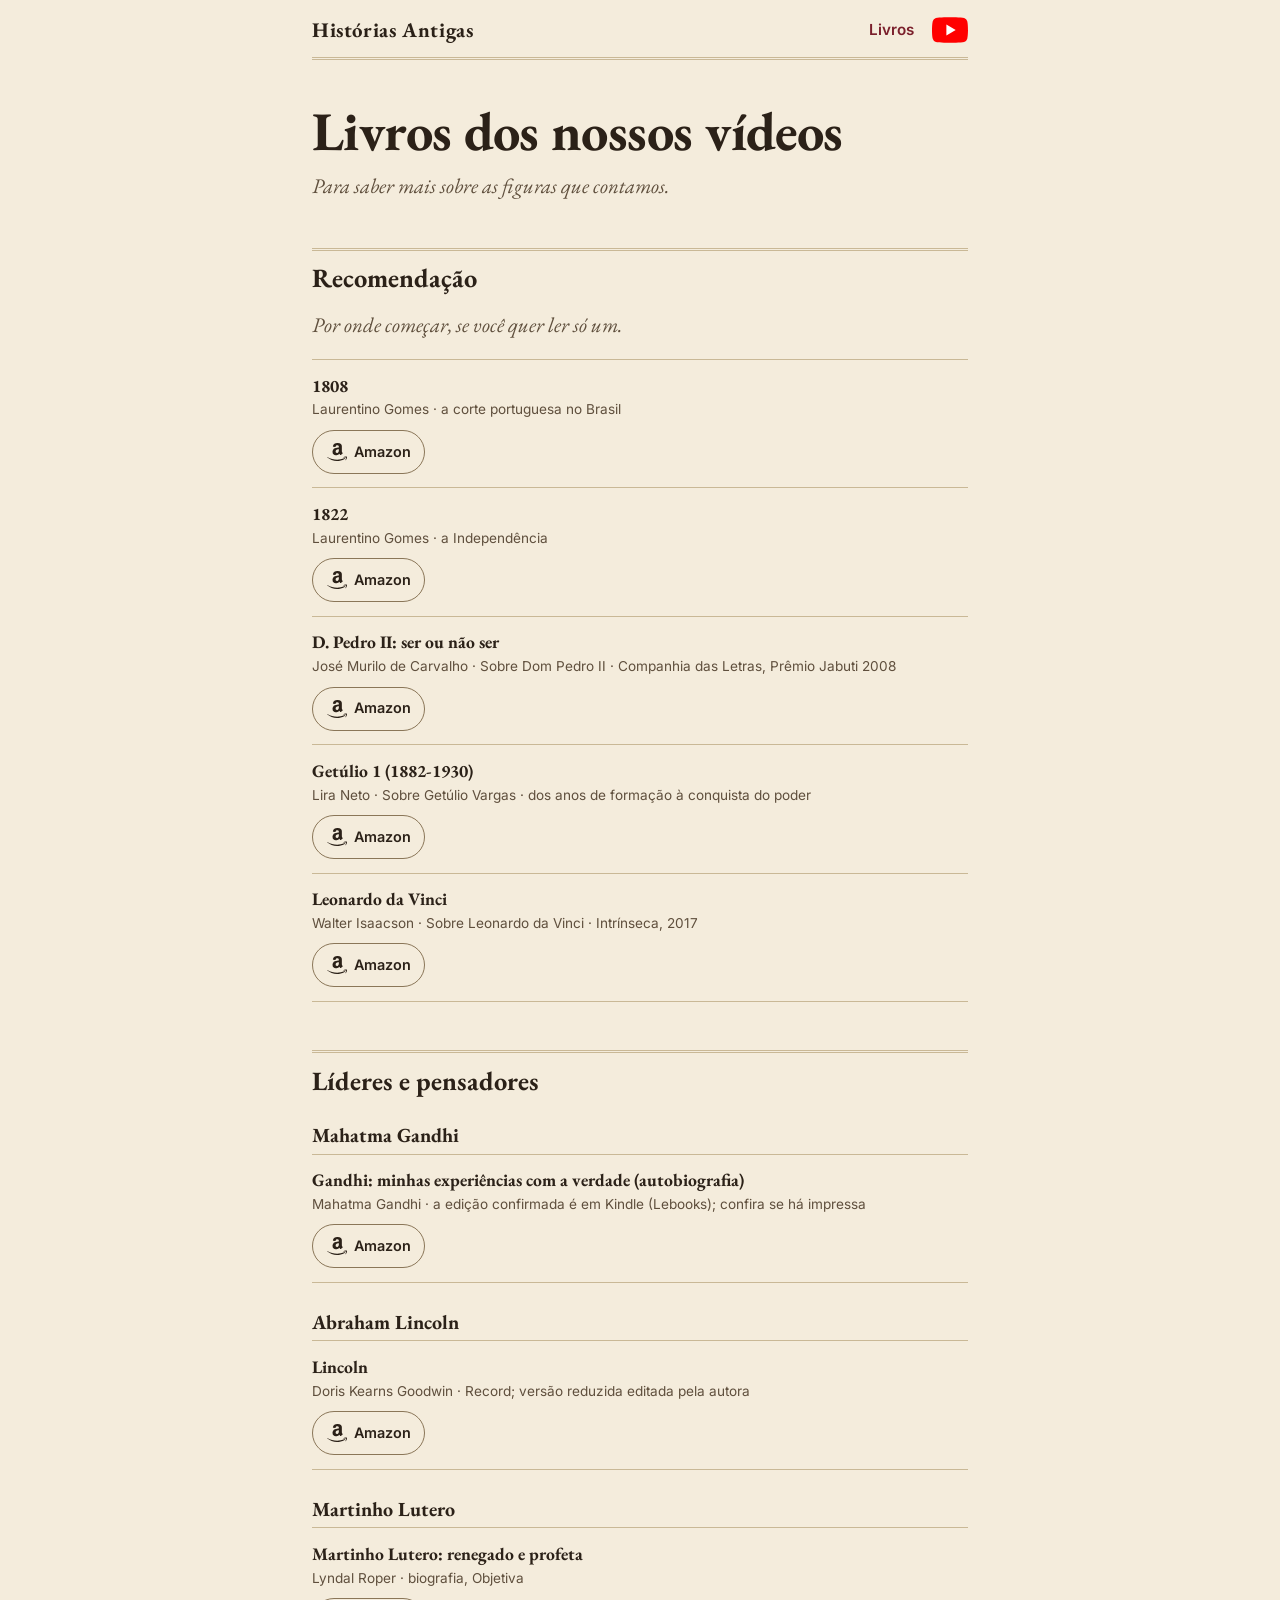
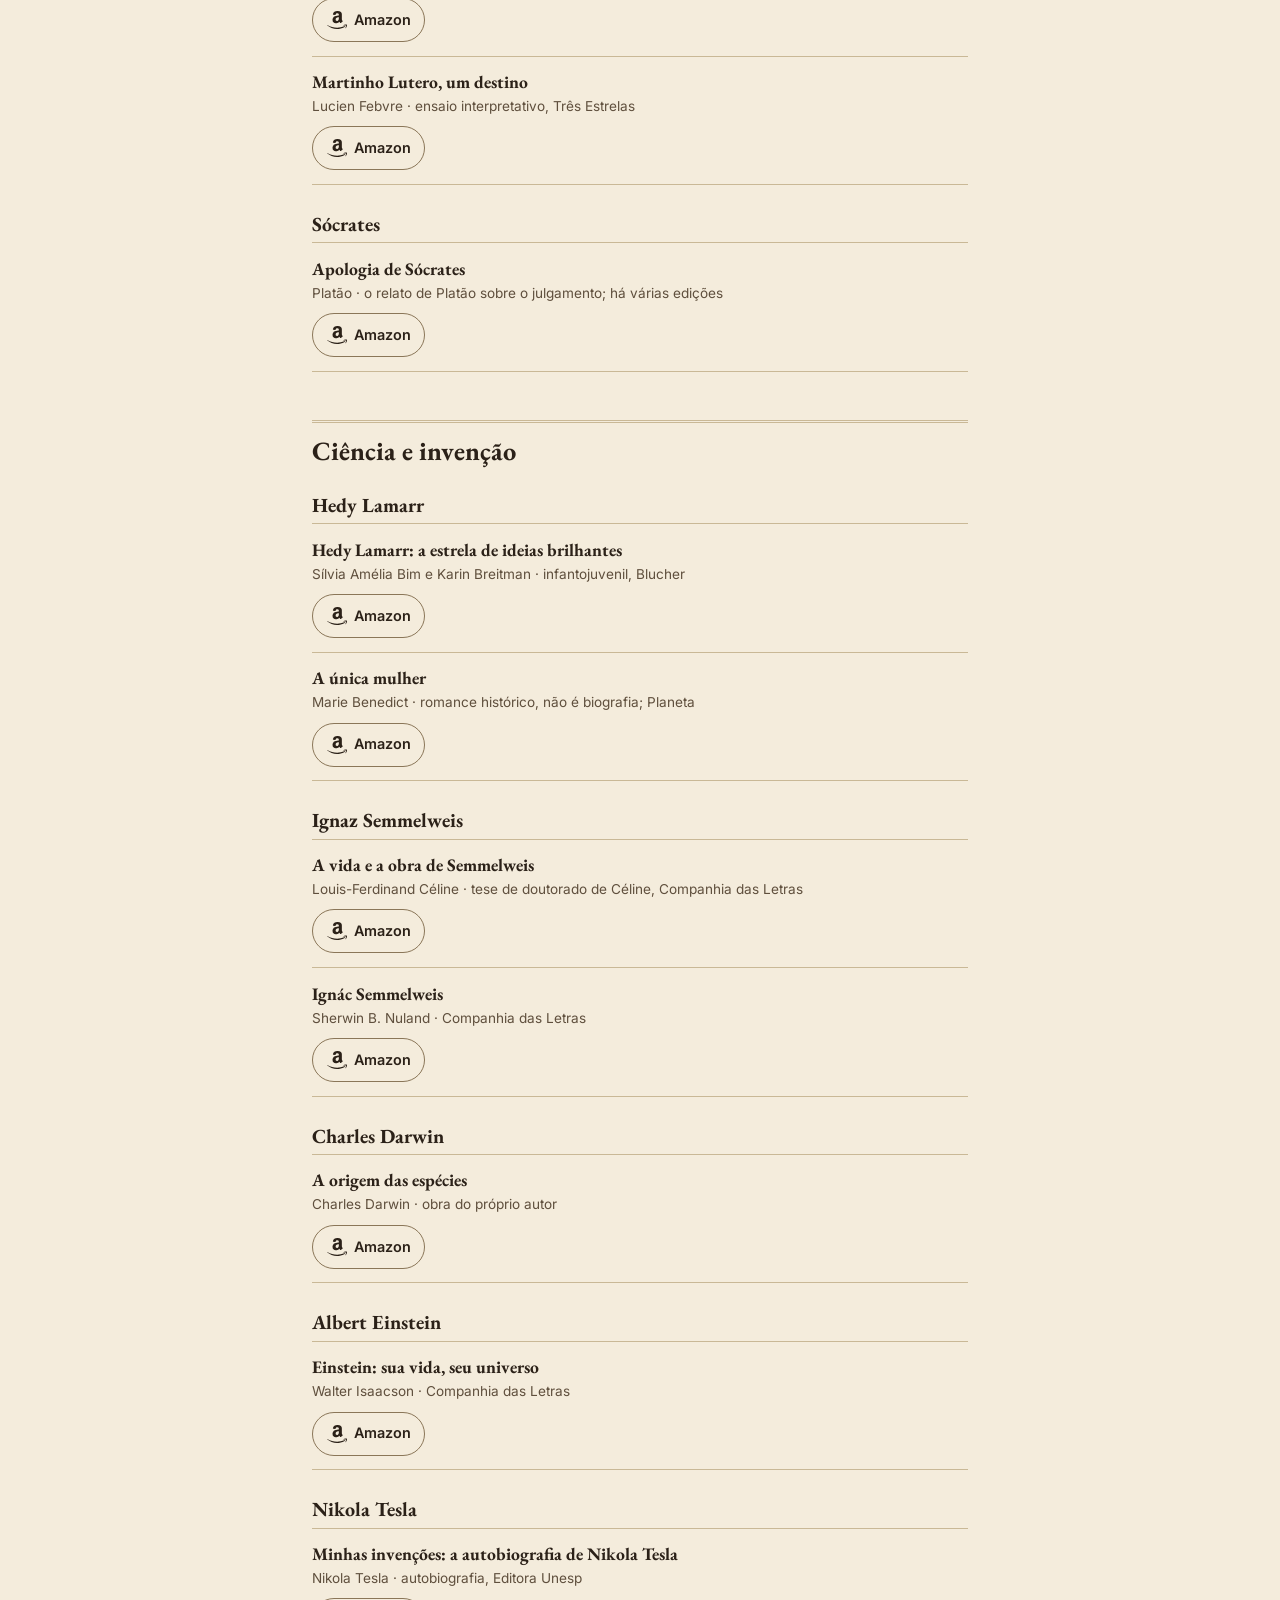
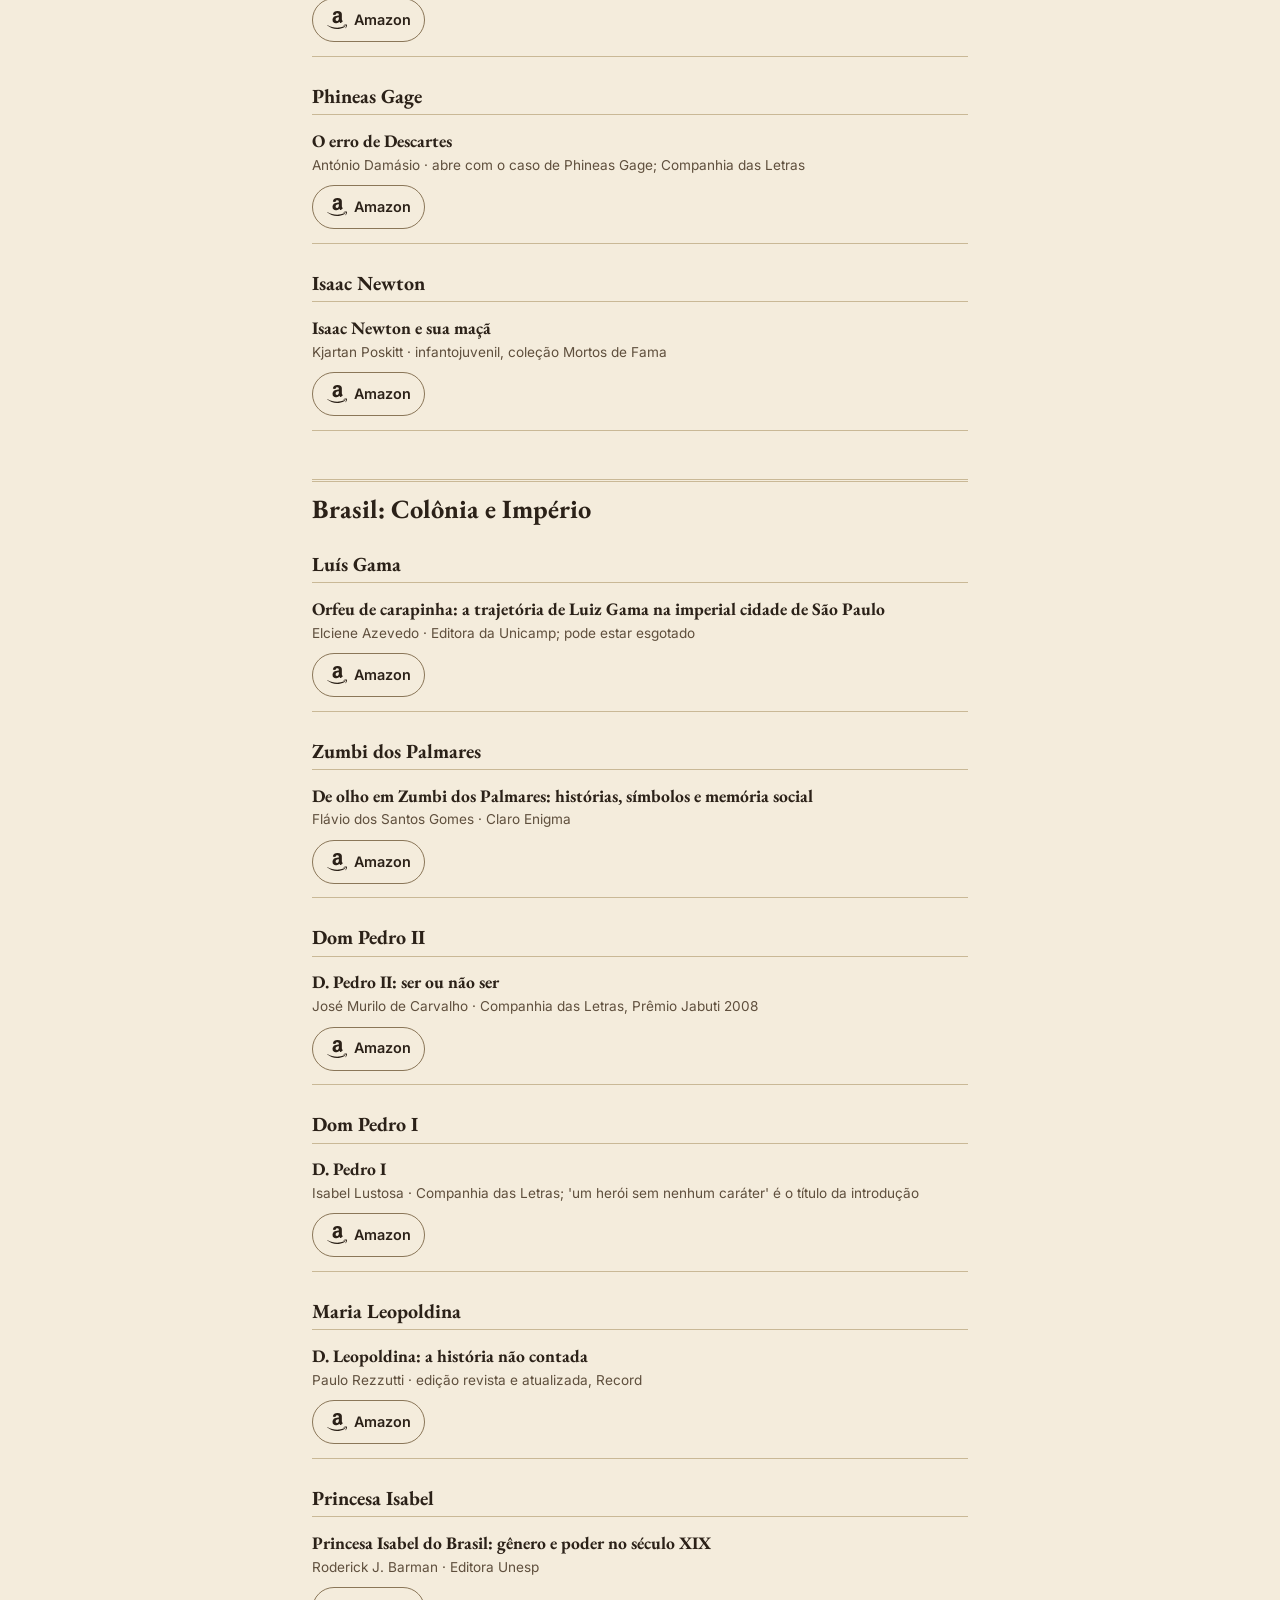
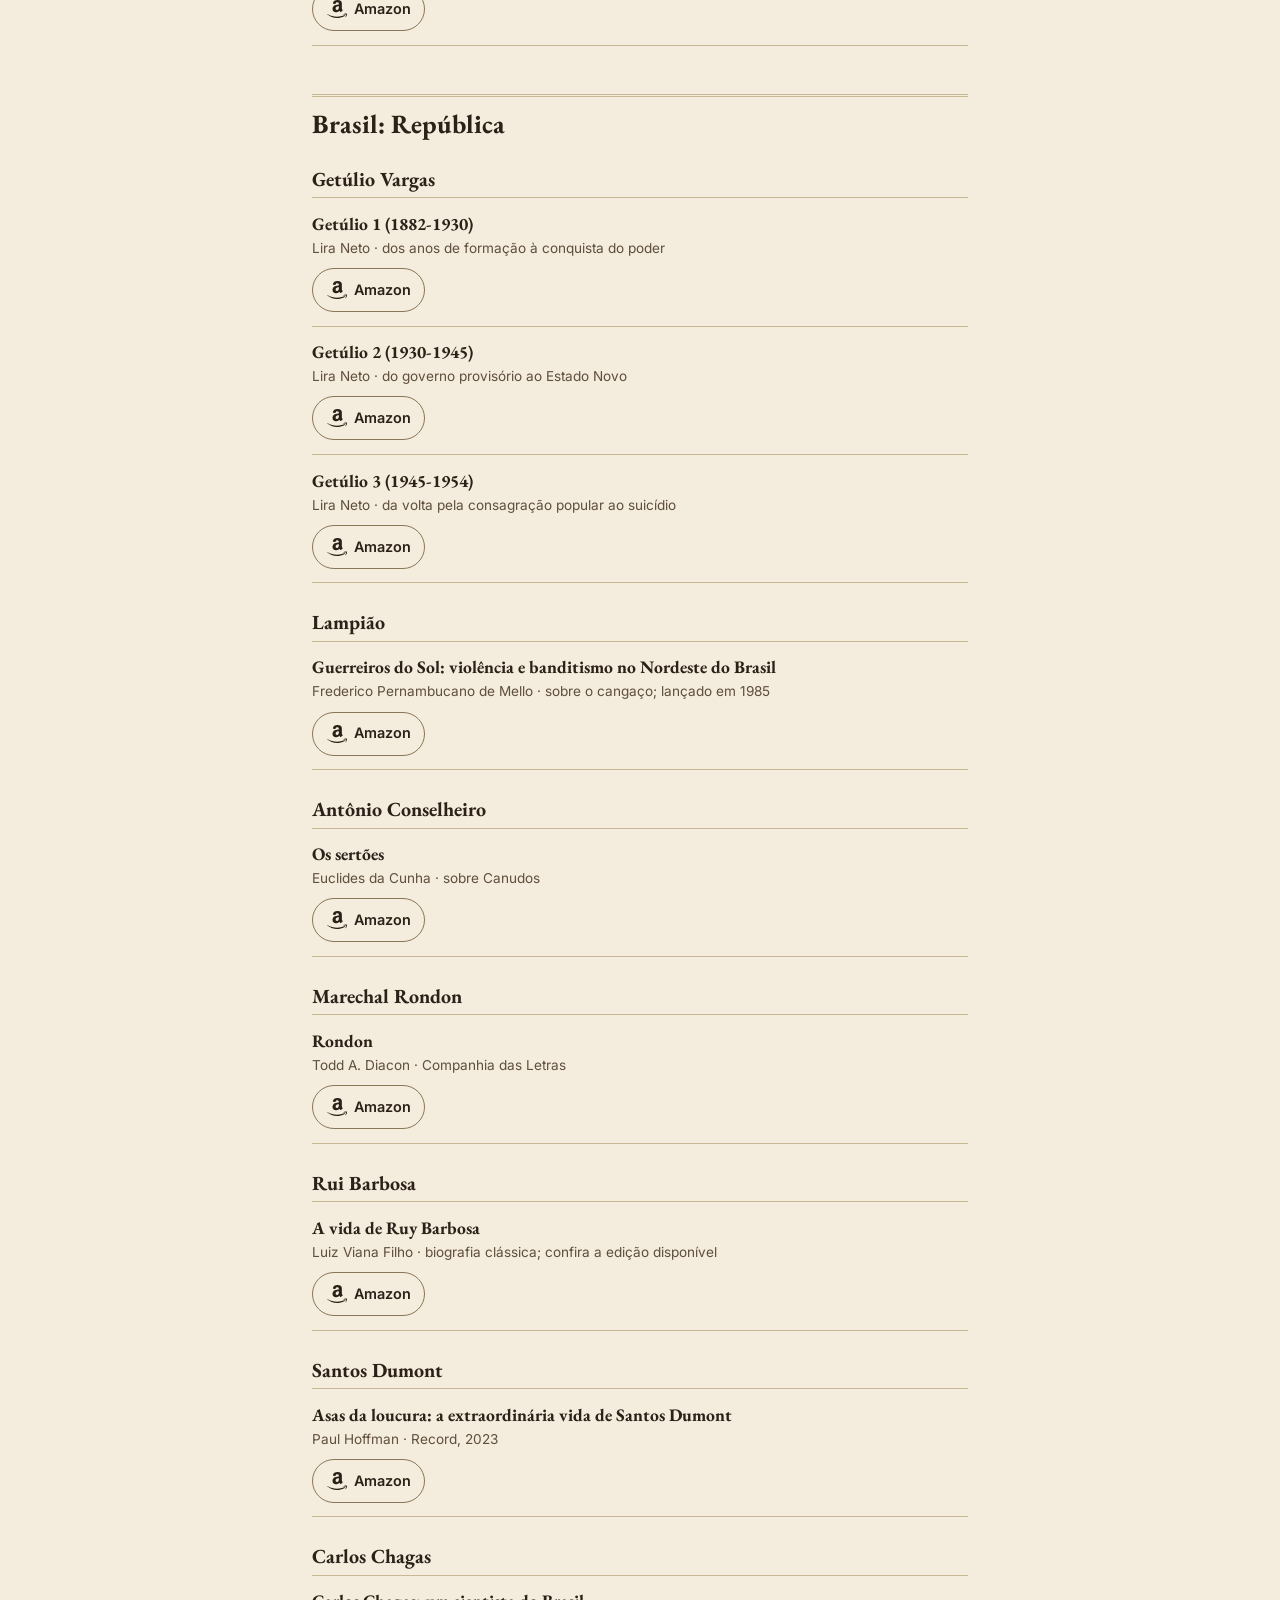
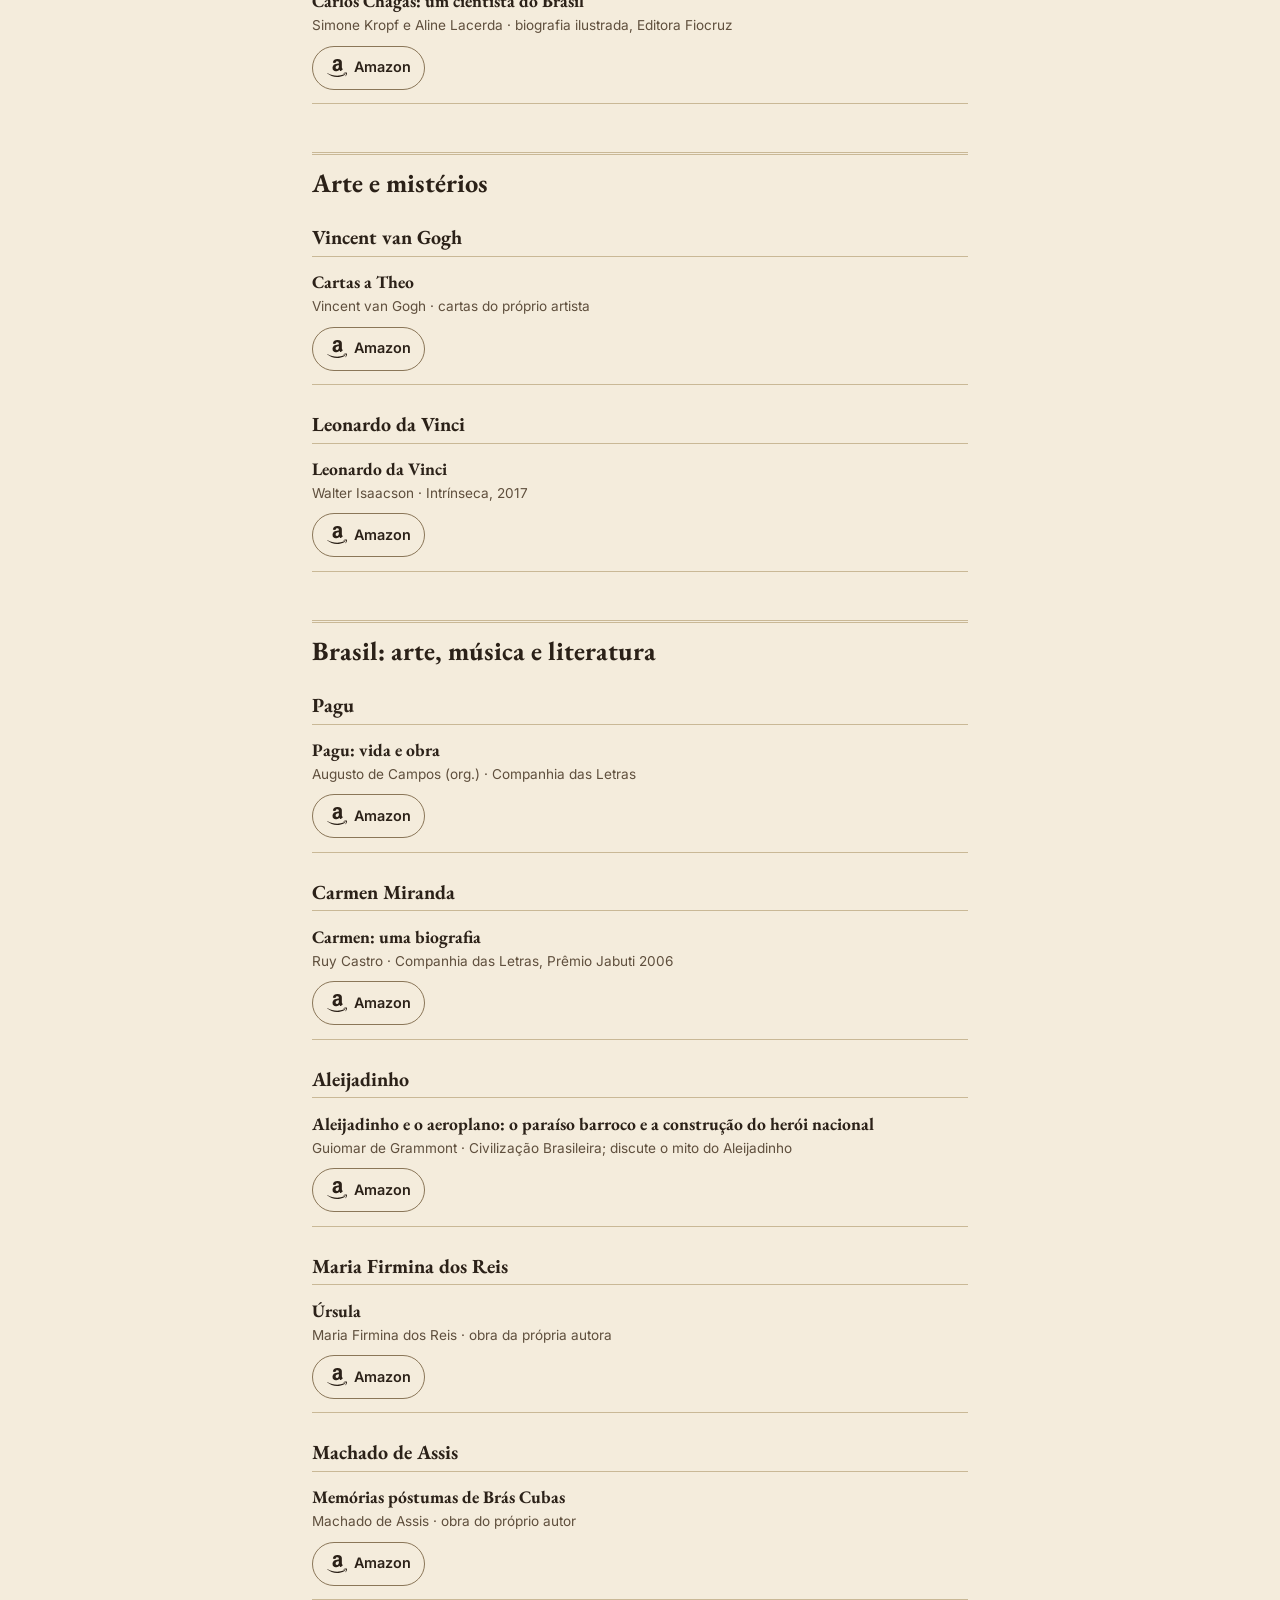
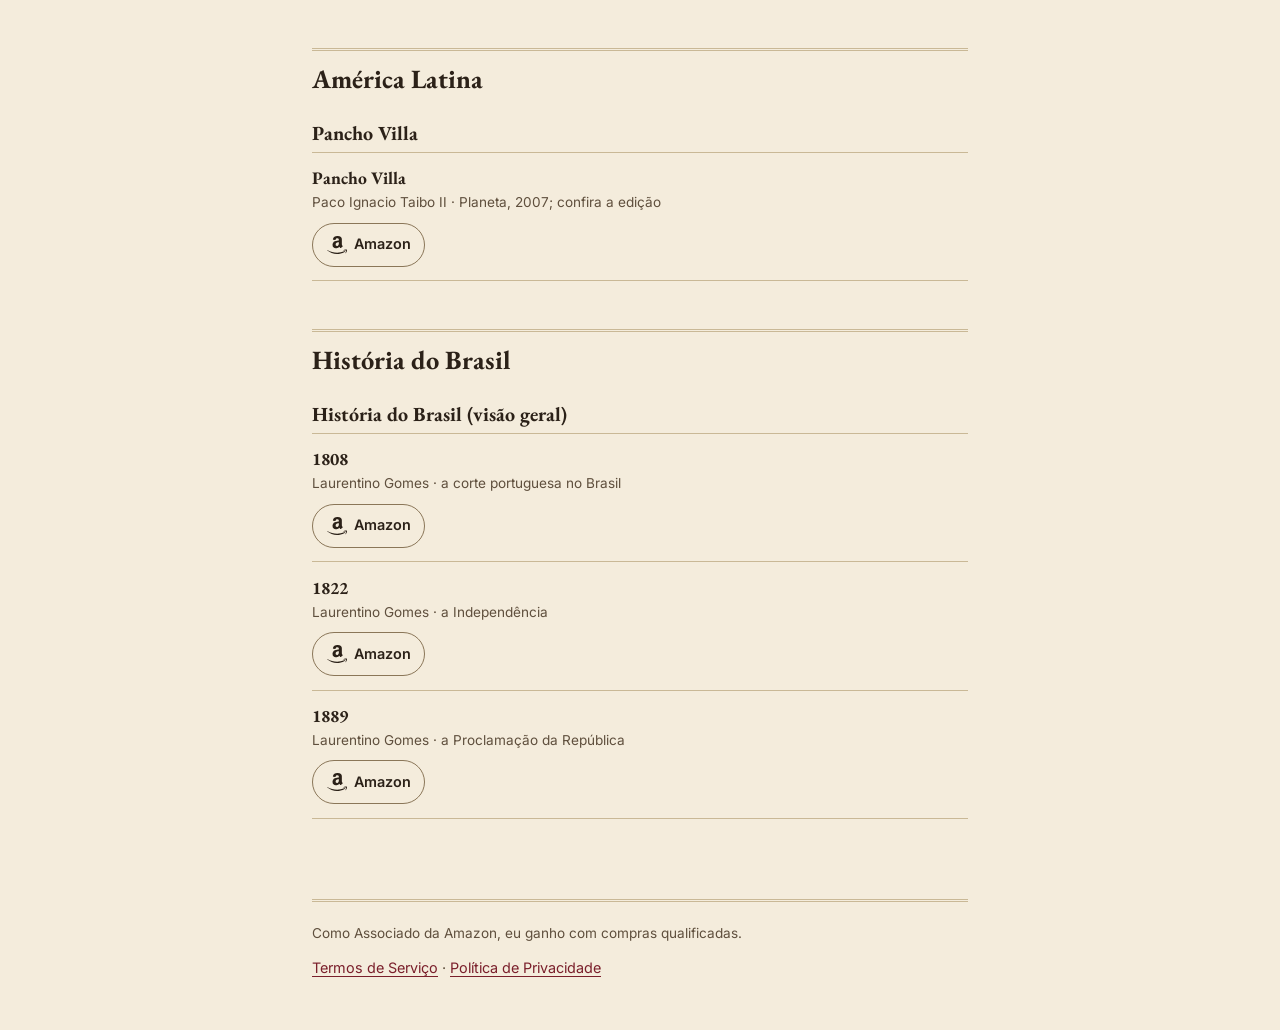
==== commit 75431d9a: "Livros: sem capas por enquanto" ====
--- a/livros/index.html
+++ b/livros/index.html
@@ -22,7 +22,7 @@
 <a class="marca" href="../">Histórias Antigas</a>
 <nav aria-label="Principal"><a href="../livros/">Livros</a><a class="youtube" href="https://www.youtube.com/@videosdehistoriasantigas" target="_blank" rel="noopener noreferrer" aria-label="Vídeos longos no YouTube" title="Vídeos longos no YouTube"><svg viewBox="0 0 24 17" width="36" height="26" role="img" aria-hidden="true"><path fill="#f00" d="M23.5 2.66A3 3 0 0 0 21.4.53C19.5 0 12 0 12 0S4.5 0 2.6.53A3 3 0 0 0 .5 2.66C0 4.56 0 8.5 0 8.5s0 3.94.5 5.84a3 3 0 0 0 2.1 2.13C4.5 17 12 17 12 17s7.5 0 9.4-.53a3 3 0 0 0 2.1-2.13c.5-1.9.5-5.84.5-5.84s0-3.94-.5-5.84z"/><path fill="#fff" d="M9.6 12.1V4.9l6.2 3.6z"/></svg></a></nav>
 </header>
-<main class="conteudo"><h1>Livros dos nossos vídeos</h1><p class="lema">Para saber mais sobre as figuras que contamos.</p><section id="recomendacao" class="assunto"><h2>Recomendação</h2><p class="lema">Por onde começar, se você quer ler só um.</p><ul class="livros" role="list"><li><div class="info"><span class="titulo">1808</span><small>Laurentino Gomes · a corte portuguesa no Brasil</small><span class="lojas"><a class="loja amazon" href="https://www.amazon.com.br/s?k=1808+Laurentino+Gomes&amp;i=stripbooks&amp;tag=historiasan00-20" target="_blank" rel="sponsored noopener noreferrer" aria-label="Comprar na Amazon"><svg viewBox="0 0 24 24" width="20" height="20" aria-hidden="true" focusable="false"><path fill="currentColor" d="M.045 18.02c.072-.116.187-.124.348-.022 3.636 2.11 7.594 3.166 11.87 3.166 2.852 0 5.668-.533 8.447-1.595l.315-.14c.138-.06.234-.1.293-.13.226-.088.39-.046.525.13.12.174.09.336-.12.48-.256.19-.6.41-1.006.654-1.244.743-2.64 1.316-4.185 1.726a17.617 17.617 0 01-10.951-.577 17.88 17.88 0 01-5.43-3.35c-.1-.074-.151-.15-.151-.22 0-.047.021-.09.051-.13zm6.565-6.218c0-1.005.247-1.863.743-2.577.495-.71 1.17-1.25 2.04-1.615.796-.335 1.756-.575 2.912-.72.39-.046 1.033-.103 1.92-.174v-.37c0-.93-.105-1.558-.3-1.875-.302-.43-.78-.65-1.44-.65h-.182c-.48.046-.896.196-1.246.46-.35.27-.575.63-.675 1.096-.06.3-.206.465-.435.51l-2.52-.315c-.248-.06-.372-.18-.372-.39 0-.046.007-.09.022-.15.247-1.29.855-2.25 1.82-2.88.976-.616 2.1-.975 3.39-1.05h.54c1.65 0 2.957.434 3.888 1.29.135.15.27.3.405.48.12.165.224.314.283.45.075.134.15.33.195.57.06.254.105.42.135.51.03.104.062.3.076.615.01.313.02.493.02.553v5.28c0 .376.06.72.165 1.036.105.313.21.54.315.674l.51.674c.09.136.136.256.136.36 0 .12-.06.226-.18.314-1.2 1.05-1.86 1.62-1.963 1.71-.165.135-.375.15-.63.045a6.062 6.062 0 01-.526-.496l-.31-.347a9.391 9.391 0 01-.317-.42l-.3-.435c-.81.886-1.603 1.44-2.4 1.665-.494.15-1.093.227-1.83.227-1.11 0-2.04-.343-2.76-1.034-.72-.69-1.08-1.665-1.08-2.94l-.05-.076zm3.753-.438c0 .566.14 1.02.425 1.364.285.34.675.512 1.155.512.045 0 .106-.007.195-.02.09-.016.134-.023.166-.023.614-.16 1.08-.553 1.424-1.178.165-.28.285-.58.36-.91.09-.32.12-.59.135-.8.015-.195.015-.54.015-1.005v-.54c-.84 0-1.484.06-1.92.18-1.275.36-1.92 1.17-1.92 2.43l-.035-.02zm9.162 7.027c.03-.06.075-.11.132-.17.362-.243.714-.41 1.05-.5a8.094 8.094 0 011.612-.24c.14-.012.28 0 .41.03.65.06 1.05.168 1.172.33.063.09.099.228.099.39v.15c0 .51-.149 1.11-.424 1.8-.278.69-.664 1.248-1.156 1.68-.073.06-.14.09-.197.09-.03 0-.06 0-.09-.012-.09-.044-.107-.12-.064-.24.54-1.26.806-2.143.806-2.64 0-.15-.03-.27-.087-.344-.145-.166-.55-.257-1.224-.257-.243 0-.533.016-.87.046-.363.045-.7.09-1 .135-.09 0-.148-.014-.18-.044-.03-.03-.036-.047-.02-.077 0-.017.006-.03.02-.063v-.06z"/></svg><span>Amazon</span></a></span></div></li><li><div class="info"><span class="titulo">1822</span><small>Laurentino Gomes · a Independência</small><span class="lojas"><a class="loja amazon" href="https://www.amazon.com.br/s?k=1822+Laurentino+Gomes&amp;i=stripbooks&amp;tag=historiasan00-20" target="_blank" rel="sponsored noopener noreferrer" aria-label="Comprar na Amazon"><svg viewBox="0 0 24 24" width="20" height="20" aria-hidden="true" focusable="false"><path fill="currentColor" d="M.045 18.02c.072-.116.187-.124.348-.022 3.636 2.11 7.594 3.166 11.87 3.166 2.852 0 5.668-.533 8.447-1.595l.315-.14c.138-.06.234-.1.293-.13.226-.088.39-.046.525.13.12.174.09.336-.12.48-.256.19-.6.41-1.006.654-1.244.743-2.64 1.316-4.185 1.726a17.617 17.617 0 01-10.951-.577 17.88 17.88 0 01-5.43-3.35c-.1-.074-.151-.15-.151-.22 0-.047.021-.09.051-.13zm6.565-6.218c0-1.005.247-1.863.743-2.577.495-.71 1.17-1.25 2.04-1.615.796-.335 1.756-.575 2.912-.72.39-.046 1.033-.103 1.92-.174v-.37c0-.93-.105-1.558-.3-1.875-.302-.43-.78-.65-1.44-.65h-.182c-.48.046-.896.196-1.246.46-.35.27-.575.63-.675 1.096-.06.3-.206.465-.435.51l-2.52-.315c-.248-.06-.372-.18-.372-.39 0-.046.007-.09.022-.15.247-1.29.855-2.25 1.82-2.88.976-.616 2.1-.975 3.39-1.05h.54c1.65 0 2.957.434 3.888 1.29.135.15.27.3.405.48.12.165.224.314.283.45.075.134.15.33.195.57.06.254.105.42.135.51.03.104.062.3.076.615.01.313.02.493.02.553v5.28c0 .376.06.72.165 1.036.105.313.21.54.315.674l.51.674c.09.136.136.256.136.36 0 .12-.06.226-.18.314-1.2 1.05-1.86 1.62-1.963 1.71-.165.135-.375.15-.63.045a6.062 6.062 0 01-.526-.496l-.31-.347a9.391 9.391 0 01-.317-.42l-.3-.435c-.81.886-1.603 1.44-2.4 1.665-.494.15-1.093.227-1.83.227-1.11 0-2.04-.343-2.76-1.034-.72-.69-1.08-1.665-1.08-2.94l-.05-.076zm3.753-.438c0 .566.14 1.02.425 1.364.285.34.675.512 1.155.512.045 0 .106-.007.195-.02.09-.016.134-.023.166-.023.614-.16 1.08-.553 1.424-1.178.165-.28.285-.58.36-.91.09-.32.12-.59.135-.8.015-.195.015-.54.015-1.005v-.54c-.84 0-1.484.06-1.92.18-1.275.36-1.92 1.17-1.92 2.43l-.035-.02zm9.162 7.027c.03-.06.075-.11.132-.17.362-.243.714-.41 1.05-.5a8.094 8.094 0 011.612-.24c.14-.012.28 0 .41.03.65.06 1.05.168 1.172.33.063.09.099.228.099.39v.15c0 .51-.149 1.11-.424 1.8-.278.69-.664 1.248-1.156 1.68-.073.06-.14.09-.197.09-.03 0-.06 0-.09-.012-.09-.044-.107-.12-.064-.24.54-1.26.806-2.143.806-2.64 0-.15-.03-.27-.087-.344-.145-.166-.55-.257-1.224-.257-.243 0-.533.016-.87.046-.363.045-.7.09-1 .135-.09 0-.148-.014-.18-.044-.03-.03-.036-.047-.02-.077 0-.017.006-.03.02-.063v-.06z"/></svg><span>Amazon</span></a></span></div></li><li><div class="info"><span class="titulo">D. Pedro II: ser ou não ser</span><small>José Murilo de Carvalho · Sobre Dom Pedro II · Companhia das Letras, Prêmio Jabuti 2008</small><span class="lojas"><a class="loja amazon" href="https://www.amazon.com.br/s?k=9788535909692&amp;i=stripbooks&amp;tag=historiasan00-20" target="_blank" rel="sponsored noopener noreferrer" aria-label="Comprar na Amazon"><svg viewBox="0 0 24 24" width="20" height="20" aria-hidden="true" focusable="false"><path fill="currentColor" d="M.045 18.02c.072-.116.187-.124.348-.022 3.636 2.11 7.594 3.166 11.87 3.166 2.852 0 5.668-.533 8.447-1.595l.315-.14c.138-.06.234-.1.293-.13.226-.088.39-.046.525.13.12.174.09.336-.12.48-.256.19-.6.41-1.006.654-1.244.743-2.64 1.316-4.185 1.726a17.617 17.617 0 01-10.951-.577 17.88 17.88 0 01-5.43-3.35c-.1-.074-.151-.15-.151-.22 0-.047.021-.09.051-.13zm6.565-6.218c0-1.005.247-1.863.743-2.577.495-.71 1.17-1.25 2.04-1.615.796-.335 1.756-.575 2.912-.72.39-.046 1.033-.103 1.92-.174v-.37c0-.93-.105-1.558-.3-1.875-.302-.43-.78-.65-1.44-.65h-.182c-.48.046-.896.196-1.246.46-.35.27-.575.63-.675 1.096-.06.3-.206.465-.435.51l-2.52-.315c-.248-.06-.372-.18-.372-.39 0-.046.007-.09.022-.15.247-1.29.855-2.25 1.82-2.88.976-.616 2.1-.975 3.39-1.05h.54c1.65 0 2.957.434 3.888 1.29.135.15.27.3.405.48.12.165.224.314.283.45.075.134.15.33.195.57.06.254.105.42.135.51.03.104.062.3.076.615.01.313.02.493.02.553v5.28c0 .376.06.72.165 1.036.105.313.21.54.315.674l.51.674c.09.136.136.256.136.36 0 .12-.06.226-.18.314-1.2 1.05-1.86 1.62-1.963 1.71-.165.135-.375.15-.63.045a6.062 6.062 0 01-.526-.496l-.31-.347a9.391 9.391 0 01-.317-.42l-.3-.435c-.81.886-1.603 1.44-2.4 1.665-.494.15-1.093.227-1.83.227-1.11 0-2.04-.343-2.76-1.034-.72-.69-1.08-1.665-1.08-2.94l-.05-.076zm3.753-.438c0 .566.14 1.02.425 1.364.285.34.675.512 1.155.512.045 0 .106-.007.195-.02.09-.016.134-.023.166-.023.614-.16 1.08-.553 1.424-1.178.165-.28.285-.58.36-.91.09-.32.12-.59.135-.8.015-.195.015-.54.015-1.005v-.54c-.84 0-1.484.06-1.92.18-1.275.36-1.92 1.17-1.92 2.43l-.035-.02zm9.162 7.027c.03-.06.075-.11.132-.17.362-.243.714-.41 1.05-.5a8.094 8.094 0 011.612-.24c.14-.012.28 0 .41.03.65.06 1.05.168 1.172.33.063.09.099.228.099.39v.15c0 .51-.149 1.11-.424 1.8-.278.69-.664 1.248-1.156 1.68-.073.06-.14.09-.197.09-.03 0-.06 0-.09-.012-.09-.044-.107-.12-.064-.24.54-1.26.806-2.143.806-2.64 0-.15-.03-.27-.087-.344-.145-.166-.55-.257-1.224-.257-.243 0-.533.016-.87.046-.363.045-.7.09-1 .135-.09 0-.148-.014-.18-.044-.03-.03-.036-.047-.02-.077 0-.017.006-.03.02-.063v-.06z"/></svg><span>Amazon</span></a></span></div></li><li><div class="info"><span class="titulo">Getúlio 1 (1882-1930)</span><small>Lira Neto · Sobre Getúlio Vargas · dos anos de formação à conquista do poder</small><span class="lojas"><a class="loja amazon" href="https://www.amazon.com.br/s?k=9788535920932&amp;i=stripbooks&amp;tag=historiasan00-20" target="_blank" rel="sponsored noopener noreferrer" aria-label="Comprar na Amazon"><svg viewBox="0 0 24 24" width="20" height="20" aria-hidden="true" focusable="false"><path fill="currentColor" d="M.045 18.02c.072-.116.187-.124.348-.022 3.636 2.11 7.594 3.166 11.87 3.166 2.852 0 5.668-.533 8.447-1.595l.315-.14c.138-.06.234-.1.293-.13.226-.088.39-.046.525.13.12.174.09.336-.12.48-.256.19-.6.41-1.006.654-1.244.743-2.64 1.316-4.185 1.726a17.617 17.617 0 01-10.951-.577 17.88 17.88 0 01-5.43-3.35c-.1-.074-.151-.15-.151-.22 0-.047.021-.09.051-.13zm6.565-6.218c0-1.005.247-1.863.743-2.577.495-.71 1.17-1.25 2.04-1.615.796-.335 1.756-.575 2.912-.72.39-.046 1.033-.103 1.92-.174v-.37c0-.93-.105-1.558-.3-1.875-.302-.43-.78-.65-1.44-.65h-.182c-.48.046-.896.196-1.246.46-.35.27-.575.63-.675 1.096-.06.3-.206.465-.435.51l-2.52-.315c-.248-.06-.372-.18-.372-.39 0-.046.007-.09.022-.15.247-1.29.855-2.25 1.82-2.88.976-.616 2.1-.975 3.39-1.05h.54c1.65 0 2.957.434 3.888 1.29.135.15.27.3.405.48.12.165.224.314.283.45.075.134.15.33.195.57.06.254.105.42.135.51.03.104.062.3.076.615.01.313.02.493.02.553v5.28c0 .376.06.72.165 1.036.105.313.21.54.315.674l.51.674c.09.136.136.256.136.36 0 .12-.06.226-.18.314-1.2 1.05-1.86 1.62-1.963 1.71-.165.135-.375.15-.63.045a6.062 6.062 0 01-.526-.496l-.31-.347a9.391 9.391 0 01-.317-.42l-.3-.435c-.81.886-1.603 1.44-2.4 1.665-.494.15-1.093.227-1.83.227-1.11 0-2.04-.343-2.76-1.034-.72-.69-1.08-1.665-1.08-2.94l-.05-.076zm3.753-.438c0 .566.14 1.02.425 1.364.285.34.675.512 1.155.512.045 0 .106-.007.195-.02.09-.016.134-.023.166-.023.614-.16 1.08-.553 1.424-1.178.165-.28.285-.58.36-.91.09-.32.12-.59.135-.8.015-.195.015-.54.015-1.005v-.54c-.84 0-1.484.06-1.92.18-1.275.36-1.92 1.17-1.92 2.43l-.035-.02zm9.162 7.027c.03-.06.075-.11.132-.17.362-.243.714-.41 1.05-.5a8.094 8.094 0 011.612-.24c.14-.012.28 0 .41.03.65.06 1.05.168 1.172.33.063.09.099.228.099.39v.15c0 .51-.149 1.11-.424 1.8-.278.69-.664 1.248-1.156 1.68-.073.06-.14.09-.197.09-.03 0-.06 0-.09-.012-.09-.044-.107-.12-.064-.24.54-1.26.806-2.143.806-2.64 0-.15-.03-.27-.087-.344-.145-.166-.55-.257-1.224-.257-.243 0-.533.016-.87.046-.363.045-.7.09-1 .135-.09 0-.148-.014-.18-.044-.03-.03-.036-.047-.02-.077 0-.017.006-.03.02-.063v-.06z"/></svg><span>Amazon</span></a></span></div></li><li><div class="info"><span class="titulo">Leonardo da Vinci</span><small>Walter Isaacson · Sobre Leonardo da Vinci · Intrínseca, 2017</small><span class="lojas"><a class="loja amazon" href="https://www.amazon.com.br/s?k=Leonardo+da+Vinci+Walter+Isaacson&amp;i=stripbooks&amp;tag=historiasan00-20" target="_blank" rel="sponsored noopener noreferrer" aria-label="Comprar na Amazon"><svg viewBox="0 0 24 24" width="20" height="20" aria-hidden="true" focusable="false"><path fill="currentColor" d="M.045 18.02c.072-.116.187-.124.348-.022 3.636 2.11 7.594 3.166 11.87 3.166 2.852 0 5.668-.533 8.447-1.595l.315-.14c.138-.06.234-.1.293-.13.226-.088.39-.046.525.13.12.174.09.336-.12.48-.256.19-.6.41-1.006.654-1.244.743-2.64 1.316-4.185 1.726a17.617 17.617 0 01-10.951-.577 17.88 17.88 0 01-5.43-3.35c-.1-.074-.151-.15-.151-.22 0-.047.021-.09.051-.13zm6.565-6.218c0-1.005.247-1.863.743-2.577.495-.71 1.17-1.25 2.04-1.615.796-.335 1.756-.575 2.912-.72.39-.046 1.033-.103 1.92-.174v-.37c0-.93-.105-1.558-.3-1.875-.302-.43-.78-.65-1.44-.65h-.182c-.48.046-.896.196-1.246.46-.35.27-.575.63-.675 1.096-.06.3-.206.465-.435.51l-2.52-.315c-.248-.06-.372-.18-.372-.39 0-.046.007-.09.022-.15.247-1.29.855-2.25 1.82-2.88.976-.616 2.1-.975 3.39-1.05h.54c1.65 0 2.957.434 3.888 1.29.135.15.27.3.405.48.12.165.224.314.283.45.075.134.15.33.195.57.06.254.105.42.135.51.03.104.062.3.076.615.01.313.02.493.02.553v5.28c0 .376.06.72.165 1.036.105.313.21.54.315.674l.51.674c.09.136.136.256.136.36 0 .12-.06.226-.18.314-1.2 1.05-1.86 1.62-1.963 1.71-.165.135-.375.15-.63.045a6.062 6.062 0 01-.526-.496l-.31-.347a9.391 9.391 0 01-.317-.42l-.3-.435c-.81.886-1.603 1.44-2.4 1.665-.494.15-1.093.227-1.83.227-1.11 0-2.04-.343-2.76-1.034-.72-.69-1.08-1.665-1.08-2.94l-.05-.076zm3.753-.438c0 .566.14 1.02.425 1.364.285.34.675.512 1.155.512.045 0 .106-.007.195-.02.09-.016.134-.023.166-.023.614-.16 1.08-.553 1.424-1.178.165-.28.285-.58.36-.91.09-.32.12-.59.135-.8.015-.195.015-.54.015-1.005v-.54c-.84 0-1.484.06-1.92.18-1.275.36-1.92 1.17-1.92 2.43l-.035-.02zm9.162 7.027c.03-.06.075-.11.132-.17.362-.243.714-.41 1.05-.5a8.094 8.094 0 011.612-.24c.14-.012.28 0 .41.03.65.06 1.05.168 1.172.33.063.09.099.228.099.39v.15c0 .51-.149 1.11-.424 1.8-.278.69-.664 1.248-1.156 1.68-.073.06-.14.09-.197.09-.03 0-.06 0-.09-.012-.09-.044-.107-.12-.064-.24.54-1.26.806-2.143.806-2.64 0-.15-.03-.27-.087-.344-.145-.166-.55-.257-1.224-.257-.243 0-.533.016-.87.046-.363.045-.7.09-1 .135-.09 0-.148-.014-.18-.044-.03-.03-.036-.047-.02-.077 0-.017.006-.03.02-.063v-.06z"/></svg><span>Amazon</span></a></span></div></li></ul></section><section id="lideres" class="assunto"><h2>Líderes e pensadores</h2><h3>Mahatma Gandhi</h3><ul class="livros" role="list"><li><div class="info"><span class="titulo">Gandhi: minhas experiências com a verdade (autobiografia)</span><small>Mahatma Gandhi · a edição confirmada é em Kindle (Lebooks); confira se há impressa</small><span class="lojas"><a class="loja amazon" href="https://www.amazon.com.br/s?k=Gandhi%3A+minhas+experi%C3%AAncias+com+a+verdade+%28autobiografia%29+Mahatma+Gandhi&amp;i=stripbooks&amp;tag=historiasan00-20" target="_blank" rel="sponsored noopener noreferrer" aria-label="Comprar na Amazon"><svg viewBox="0 0 24 24" width="20" height="20" aria-hidden="true" focusable="false"><path fill="currentColor" d="M.045 18.02c.072-.116.187-.124.348-.022 3.636 2.11 7.594 3.166 11.87 3.166 2.852 0 5.668-.533 8.447-1.595l.315-.14c.138-.06.234-.1.293-.13.226-.088.39-.046.525.13.12.174.09.336-.12.48-.256.19-.6.41-1.006.654-1.244.743-2.64 1.316-4.185 1.726a17.617 17.617 0 01-10.951-.577 17.88 17.88 0 01-5.43-3.35c-.1-.074-.151-.15-.151-.22 0-.047.021-.09.051-.13zm6.565-6.218c0-1.005.247-1.863.743-2.577.495-.71 1.17-1.25 2.04-1.615.796-.335 1.756-.575 2.912-.72.39-.046 1.033-.103 1.92-.174v-.37c0-.93-.105-1.558-.3-1.875-.302-.43-.78-.65-1.44-.65h-.182c-.48.046-.896.196-1.246.46-.35.27-.575.63-.675 1.096-.06.3-.206.465-.435.51l-2.52-.315c-.248-.06-.372-.18-.372-.39 0-.046.007-.09.022-.15.247-1.29.855-2.25 1.82-2.88.976-.616 2.1-.975 3.39-1.05h.54c1.65 0 2.957.434 3.888 1.29.135.15.27.3.405.48.12.165.224.314.283.45.075.134.15.33.195.57.06.254.105.42.135.51.03.104.062.3.076.615.01.313.02.493.02.553v5.28c0 .376.06.72.165 1.036.105.313.21.54.315.674l.51.674c.09.136.136.256.136.36 0 .12-.06.226-.18.314-1.2 1.05-1.86 1.62-1.963 1.71-.165.135-.375.15-.63.045a6.062 6.062 0 01-.526-.496l-.31-.347a9.391 9.391 0 01-.317-.42l-.3-.435c-.81.886-1.603 1.44-2.4 1.665-.494.15-1.093.227-1.83.227-1.11 0-2.04-.343-2.76-1.034-.72-.69-1.08-1.665-1.08-2.94l-.05-.076zm3.753-.438c0 .566.14 1.02.425 1.364.285.34.675.512 1.155.512.045 0 .106-.007.195-.02.09-.016.134-.023.166-.023.614-.16 1.08-.553 1.424-1.178.165-.28.285-.58.36-.91.09-.32.12-.59.135-.8.015-.195.015-.54.015-1.005v-.54c-.84 0-1.484.06-1.92.18-1.275.36-1.92 1.17-1.92 2.43l-.035-.02zm9.162 7.027c.03-.06.075-.11.132-.17.362-.243.714-.41 1.05-.5a8.094 8.094 0 011.612-.24c.14-.012.28 0 .41.03.65.06 1.05.168 1.172.33.063.09.099.228.099.39v.15c0 .51-.149 1.11-.424 1.8-.278.69-.664 1.248-1.156 1.68-.073.06-.14.09-.197.09-.03 0-.06 0-.09-.012-.09-.044-.107-.12-.064-.24.54-1.26.806-2.143.806-2.64 0-.15-.03-.27-.087-.344-.145-.166-.55-.257-1.224-.257-.243 0-.533.016-.87.046-.363.045-.7.09-1 .135-.09 0-.148-.014-.18-.044-.03-.03-.036-.047-.02-.077 0-.017.006-.03.02-.063v-.06z"/></svg><span>Amazon</span></a></span></div></li></ul><h3>Abraham Lincoln</h3><ul class="livros" role="list"><li><div class="info"><span class="titulo">Lincoln</span><small>Doris Kearns Goodwin · Record; versão reduzida editada pela autora</small><span class="lojas"><a class="loja amazon" href="https://www.amazon.com.br/s?k=9788501402776&amp;i=stripbooks&amp;tag=historiasan00-20" target="_blank" rel="sponsored noopener noreferrer" aria-label="Comprar na Amazon"><svg viewBox="0 0 24 24" width="20" height="20" aria-hidden="true" focusable="false"><path fill="currentColor" d="M.045 18.02c.072-.116.187-.124.348-.022 3.636 2.11 7.594 3.166 11.87 3.166 2.852 0 5.668-.533 8.447-1.595l.315-.14c.138-.06.234-.1.293-.13.226-.088.39-.046.525.13.12.174.09.336-.12.48-.256.19-.6.41-1.006.654-1.244.743-2.64 1.316-4.185 1.726a17.617 17.617 0 01-10.951-.577 17.88 17.88 0 01-5.43-3.35c-.1-.074-.151-.15-.151-.22 0-.047.021-.09.051-.13zm6.565-6.218c0-1.005.247-1.863.743-2.577.495-.71 1.17-1.25 2.04-1.615.796-.335 1.756-.575 2.912-.72.39-.046 1.033-.103 1.92-.174v-.37c0-.93-.105-1.558-.3-1.875-.302-.43-.78-.65-1.44-.65h-.182c-.48.046-.896.196-1.246.46-.35.27-.575.63-.675 1.096-.06.3-.206.465-.435.51l-2.52-.315c-.248-.06-.372-.18-.372-.39 0-.046.007-.09.022-.15.247-1.29.855-2.25 1.82-2.88.976-.616 2.1-.975 3.39-1.05h.54c1.65 0 2.957.434 3.888 1.29.135.15.27.3.405.48.12.165.224.314.283.45.075.134.15.33.195.57.06.254.105.42.135.51.03.104.062.3.076.615.01.313.02.493.02.553v5.28c0 .376.06.72.165 1.036.105.313.21.54.315.674l.51.674c.09.136.136.256.136.36 0 .12-.06.226-.18.314-1.2 1.05-1.86 1.62-1.963 1.71-.165.135-.375.15-.63.045a6.062 6.062 0 01-.526-.496l-.31-.347a9.391 9.391 0 01-.317-.42l-.3-.435c-.81.886-1.603 1.44-2.4 1.665-.494.15-1.093.227-1.83.227-1.11 0-2.04-.343-2.76-1.034-.72-.69-1.08-1.665-1.08-2.94l-.05-.076zm3.753-.438c0 .566.14 1.02.425 1.364.285.34.675.512 1.155.512.045 0 .106-.007.195-.02.09-.016.134-.023.166-.023.614-.16 1.08-.553 1.424-1.178.165-.28.285-.58.36-.91.09-.32.12-.59.135-.8.015-.195.015-.54.015-1.005v-.54c-.84 0-1.484.06-1.92.18-1.275.36-1.92 1.17-1.92 2.43l-.035-.02zm9.162 7.027c.03-.06.075-.11.132-.17.362-.243.714-.41 1.05-.5a8.094 8.094 0 011.612-.24c.14-.012.28 0 .41.03.65.06 1.05.168 1.172.33.063.09.099.228.099.39v.15c0 .51-.149 1.11-.424 1.8-.278.69-.664 1.248-1.156 1.68-.073.06-.14.09-.197.09-.03 0-.06 0-.09-.012-.09-.044-.107-.12-.064-.24.54-1.26.806-2.143.806-2.64 0-.15-.03-.27-.087-.344-.145-.166-.55-.257-1.224-.257-.243 0-.533.016-.87.046-.363.045-.7.09-1 .135-.09 0-.148-.014-.18-.044-.03-.03-.036-.047-.02-.077 0-.017.006-.03.02-.063v-.06z"/></svg><span>Amazon</span></a></span></div></li></ul><h3>Martinho Lutero</h3><ul class="livros" role="list"><li><div class="info"><span class="titulo">Martinho Lutero: renegado e profeta</span><small>Lyndal Roper · biografia, Objetiva</small><span class="lojas"><a class="loja amazon" href="https://www.amazon.com.br/s?k=Martinho+Lutero%3A+renegado+e+profeta+Lyndal+Roper&amp;i=stripbooks&amp;tag=historiasan00-20" target="_blank" rel="sponsored noopener noreferrer" aria-label="Comprar na Amazon"><svg viewBox="0 0 24 24" width="20" height="20" aria-hidden="true" focusable="false"><path fill="currentColor" d="M.045 18.02c.072-.116.187-.124.348-.022 3.636 2.11 7.594 3.166 11.87 3.166 2.852 0 5.668-.533 8.447-1.595l.315-.14c.138-.06.234-.1.293-.13.226-.088.39-.046.525.13.12.174.09.336-.12.48-.256.19-.6.41-1.006.654-1.244.743-2.64 1.316-4.185 1.726a17.617 17.617 0 01-10.951-.577 17.88 17.88 0 01-5.43-3.35c-.1-.074-.151-.15-.151-.22 0-.047.021-.09.051-.13zm6.565-6.218c0-1.005.247-1.863.743-2.577.495-.71 1.17-1.25 2.04-1.615.796-.335 1.756-.575 2.912-.72.39-.046 1.033-.103 1.92-.174v-.37c0-.93-.105-1.558-.3-1.875-.302-.43-.78-.65-1.44-.65h-.182c-.48.046-.896.196-1.246.46-.35.27-.575.63-.675 1.096-.06.3-.206.465-.435.51l-2.52-.315c-.248-.06-.372-.18-.372-.39 0-.046.007-.09.022-.15.247-1.29.855-2.25 1.82-2.88.976-.616 2.1-.975 3.39-1.05h.54c1.65 0 2.957.434 3.888 1.29.135.15.27.3.405.48.12.165.224.314.283.45.075.134.15.33.195.57.06.254.105.42.135.51.03.104.062.3.076.615.01.313.02.493.02.553v5.28c0 .376.06.72.165 1.036.105.313.21.54.315.674l.51.674c.09.136.136.256.136.36 0 .12-.06.226-.18.314-1.2 1.05-1.86 1.62-1.963 1.71-.165.135-.375.15-.63.045a6.062 6.062 0 01-.526-.496l-.31-.347a9.391 9.391 0 01-.317-.42l-.3-.435c-.81.886-1.603 1.44-2.4 1.665-.494.15-1.093.227-1.83.227-1.11 0-2.04-.343-2.76-1.034-.72-.69-1.08-1.665-1.08-2.94l-.05-.076zm3.753-.438c0 .566.14 1.02.425 1.364.285.34.675.512 1.155.512.045 0 .106-.007.195-.02.09-.016.134-.023.166-.023.614-.16 1.08-.553 1.424-1.178.165-.28.285-.58.36-.91.09-.32.12-.59.135-.8.015-.195.015-.54.015-1.005v-.54c-.84 0-1.484.06-1.92.18-1.275.36-1.92 1.17-1.92 2.43l-.035-.02zm9.162 7.027c.03-.06.075-.11.132-.17.362-.243.714-.41 1.05-.5a8.094 8.094 0 011.612-.24c.14-.012.28 0 .41.03.65.06 1.05.168 1.172.33.063.09.099.228.099.39v.15c0 .51-.149 1.11-.424 1.8-.278.69-.664 1.248-1.156 1.68-.073.06-.14.09-.197.09-.03 0-.06 0-.09-.012-.09-.044-.107-.12-.064-.24.54-1.26.806-2.143.806-2.64 0-.15-.03-.27-.087-.344-.145-.166-.55-.257-1.224-.257-.243 0-.533.016-.87.046-.363.045-.7.09-1 .135-.09 0-.148-.014-.18-.044-.03-.03-.036-.047-.02-.077 0-.017.006-.03.02-.063v-.06z"/></svg><span>Amazon</span></a></span></div></li><li><div class="info"><span class="titulo">Martinho Lutero, um destino</span><small>Lucien Febvre · ensaio interpretativo, Três Estrelas</small><span class="lojas"><a class="loja amazon" href="https://www.amazon.com.br/s?k=Martinho+Lutero%2C+um+destino+Lucien+Febvre&amp;i=stripbooks&amp;tag=historiasan00-20" target="_blank" rel="sponsored noopener noreferrer" aria-label="Comprar na Amazon"><svg viewBox="0 0 24 24" width="20" height="20" aria-hidden="true" focusable="false"><path fill="currentColor" d="M.045 18.02c.072-.116.187-.124.348-.022 3.636 2.11 7.594 3.166 11.87 3.166 2.852 0 5.668-.533 8.447-1.595l.315-.14c.138-.06.234-.1.293-.13.226-.088.39-.046.525.13.12.174.09.336-.12.48-.256.19-.6.41-1.006.654-1.244.743-2.64 1.316-4.185 1.726a17.617 17.617 0 01-10.951-.577 17.88 17.88 0 01-5.43-3.35c-.1-.074-.151-.15-.151-.22 0-.047.021-.09.051-.13zm6.565-6.218c0-1.005.247-1.863.743-2.577.495-.71 1.17-1.25 2.04-1.615.796-.335 1.756-.575 2.912-.72.39-.046 1.033-.103 1.92-.174v-.37c0-.93-.105-1.558-.3-1.875-.302-.43-.78-.65-1.44-.65h-.182c-.48.046-.896.196-1.246.46-.35.27-.575.63-.675 1.096-.06.3-.206.465-.435.51l-2.52-.315c-.248-.06-.372-.18-.372-.39 0-.046.007-.09.022-.15.247-1.29.855-2.25 1.82-2.88.976-.616 2.1-.975 3.39-1.05h.54c1.65 0 2.957.434 3.888 1.29.135.15.27.3.405.48.12.165.224.314.283.45.075.134.15.33.195.57.06.254.105.42.135.51.03.104.062.3.076.615.01.313.02.493.02.553v5.28c0 .376.06.72.165 1.036.105.313.21.54.315.674l.51.674c.09.136.136.256.136.36 0 .12-.06.226-.18.314-1.2 1.05-1.86 1.62-1.963 1.71-.165.135-.375.15-.63.045a6.062 6.062 0 01-.526-.496l-.31-.347a9.391 9.391 0 01-.317-.42l-.3-.435c-.81.886-1.603 1.44-2.4 1.665-.494.15-1.093.227-1.83.227-1.11 0-2.04-.343-2.76-1.034-.72-.69-1.08-1.665-1.08-2.94l-.05-.076zm3.753-.438c0 .566.14 1.02.425 1.364.285.34.675.512 1.155.512.045 0 .106-.007.195-.02.09-.016.134-.023.166-.023.614-.16 1.08-.553 1.424-1.178.165-.28.285-.58.36-.91.09-.32.12-.59.135-.8.015-.195.015-.54.015-1.005v-.54c-.84 0-1.484.06-1.92.18-1.275.36-1.92 1.17-1.92 2.43l-.035-.02zm9.162 7.027c.03-.06.075-.11.132-.17.362-.243.714-.41 1.05-.5a8.094 8.094 0 011.612-.24c.14-.012.28 0 .41.03.65.06 1.05.168 1.172.33.063.09.099.228.099.39v.15c0 .51-.149 1.11-.424 1.8-.278.69-.664 1.248-1.156 1.68-.073.06-.14.09-.197.09-.03 0-.06 0-.09-.012-.09-.044-.107-.12-.064-.24.54-1.26.806-2.143.806-2.64 0-.15-.03-.27-.087-.344-.145-.166-.55-.257-1.224-.257-.243 0-.533.016-.87.046-.363.045-.7.09-1 .135-.09 0-.148-.014-.18-.044-.03-.03-.036-.047-.02-.077 0-.017.006-.03.02-.063v-.06z"/></svg><span>Amazon</span></a></span></div></li></ul><h3>Sócrates</h3><ul class="livros" role="list"><li><div class="info"><span class="titulo">Apologia de Sócrates</span><small>Platão · o relato de Platão sobre o julgamento; há várias edições</small><span class="lojas"><a class="loja amazon" href="https://www.amazon.com.br/s?k=Apologia+de+S%C3%B3crates+Plat%C3%A3o&amp;i=stripbooks&amp;tag=historiasan00-20" target="_blank" rel="sponsored noopener noreferrer" aria-label="Comprar na Amazon"><svg viewBox="0 0 24 24" width="20" height="20" aria-hidden="true" focusable="false"><path fill="currentColor" d="M.045 18.02c.072-.116.187-.124.348-.022 3.636 2.11 7.594 3.166 11.87 3.166 2.852 0 5.668-.533 8.447-1.595l.315-.14c.138-.06.234-.1.293-.13.226-.088.39-.046.525.13.12.174.09.336-.12.48-.256.19-.6.41-1.006.654-1.244.743-2.64 1.316-4.185 1.726a17.617 17.617 0 01-10.951-.577 17.88 17.88 0 01-5.43-3.35c-.1-.074-.151-.15-.151-.22 0-.047.021-.09.051-.13zm6.565-6.218c0-1.005.247-1.863.743-2.577.495-.71 1.17-1.25 2.04-1.615.796-.335 1.756-.575 2.912-.72.39-.046 1.033-.103 1.92-.174v-.37c0-.93-.105-1.558-.3-1.875-.302-.43-.78-.65-1.44-.65h-.182c-.48.046-.896.196-1.246.46-.35.27-.575.63-.675 1.096-.06.3-.206.465-.435.51l-2.52-.315c-.248-.06-.372-.18-.372-.39 0-.046.007-.09.022-.15.247-1.29.855-2.25 1.82-2.88.976-.616 2.1-.975 3.39-1.05h.54c1.65 0 2.957.434 3.888 1.29.135.15.27.3.405.48.12.165.224.314.283.45.075.134.15.33.195.57.06.254.105.42.135.51.03.104.062.3.076.615.01.313.02.493.02.553v5.28c0 .376.06.72.165 1.036.105.313.21.54.315.674l.51.674c.09.136.136.256.136.36 0 .12-.06.226-.18.314-1.2 1.05-1.86 1.62-1.963 1.71-.165.135-.375.15-.63.045a6.062 6.062 0 01-.526-.496l-.31-.347a9.391 9.391 0 01-.317-.42l-.3-.435c-.81.886-1.603 1.44-2.4 1.665-.494.15-1.093.227-1.83.227-1.11 0-2.04-.343-2.76-1.034-.72-.69-1.08-1.665-1.08-2.94l-.05-.076zm3.753-.438c0 .566.14 1.02.425 1.364.285.34.675.512 1.155.512.045 0 .106-.007.195-.02.09-.016.134-.023.166-.023.614-.16 1.08-.553 1.424-1.178.165-.28.285-.58.36-.91.09-.32.12-.59.135-.8.015-.195.015-.54.015-1.005v-.54c-.84 0-1.484.06-1.92.18-1.275.36-1.92 1.17-1.92 2.43l-.035-.02zm9.162 7.027c.03-.06.075-.11.132-.17.362-.243.714-.41 1.05-.5a8.094 8.094 0 011.612-.24c.14-.012.28 0 .41.03.65.06 1.05.168 1.172.33.063.09.099.228.099.39v.15c0 .51-.149 1.11-.424 1.8-.278.69-.664 1.248-1.156 1.68-.073.06-.14.09-.197.09-.03 0-.06 0-.09-.012-.09-.044-.107-.12-.064-.24.54-1.26.806-2.143.806-2.64 0-.15-.03-.27-.087-.344-.145-.166-.55-.257-1.224-.257-.243 0-.533.016-.87.046-.363.045-.7.09-1 .135-.09 0-.148-.014-.18-.044-.03-.03-.036-.047-.02-.077 0-.017.006-.03.02-.063v-.06z"/></svg><span>Amazon</span></a></span></div></li></ul></section><section id="ciencia" class="assunto"><h2>Ciência e invenção</h2><h3>Hedy Lamarr</h3><ul class="livros" role="list"><li><div class="info"><span class="titulo">Hedy Lamarr: a estrela de ideias brilhantes</span><small>Sílvia Amélia Bim e Karin Breitman · infantojuvenil, Blucher</small><span class="lojas"><a class="loja amazon" href="https://www.amazon.com.br/s?k=9788521221647&amp;i=stripbooks&amp;tag=historiasan00-20" target="_blank" rel="sponsored noopener noreferrer" aria-label="Comprar na Amazon"><svg viewBox="0 0 24 24" width="20" height="20" aria-hidden="true" focusable="false"><path fill="currentColor" d="M.045 18.02c.072-.116.187-.124.348-.022 3.636 2.11 7.594 3.166 11.87 3.166 2.852 0 5.668-.533 8.447-1.595l.315-.14c.138-.06.234-.1.293-.13.226-.088.39-.046.525.13.12.174.09.336-.12.48-.256.19-.6.41-1.006.654-1.244.743-2.64 1.316-4.185 1.726a17.617 17.617 0 01-10.951-.577 17.88 17.88 0 01-5.43-3.35c-.1-.074-.151-.15-.151-.22 0-.047.021-.09.051-.13zm6.565-6.218c0-1.005.247-1.863.743-2.577.495-.71 1.17-1.25 2.04-1.615.796-.335 1.756-.575 2.912-.72.39-.046 1.033-.103 1.92-.174v-.37c0-.93-.105-1.558-.3-1.875-.302-.43-.78-.65-1.44-.65h-.182c-.48.046-.896.196-1.246.46-.35.27-.575.63-.675 1.096-.06.3-.206.465-.435.51l-2.52-.315c-.248-.06-.372-.18-.372-.39 0-.046.007-.09.022-.15.247-1.29.855-2.25 1.82-2.88.976-.616 2.1-.975 3.39-1.05h.54c1.65 0 2.957.434 3.888 1.29.135.15.27.3.405.48.12.165.224.314.283.45.075.134.15.33.195.57.06.254.105.42.135.51.03.104.062.3.076.615.01.313.02.493.02.553v5.28c0 .376.06.72.165 1.036.105.313.21.54.315.674l.51.674c.09.136.136.256.136.36 0 .12-.06.226-.18.314-1.2 1.05-1.86 1.62-1.963 1.71-.165.135-.375.15-.63.045a6.062 6.062 0 01-.526-.496l-.31-.347a9.391 9.391 0 01-.317-.42l-.3-.435c-.81.886-1.603 1.44-2.4 1.665-.494.15-1.093.227-1.83.227-1.11 0-2.04-.343-2.76-1.034-.72-.69-1.08-1.665-1.08-2.94l-.05-.076zm3.753-.438c0 .566.14 1.02.425 1.364.285.34.675.512 1.155.512.045 0 .106-.007.195-.02.09-.016.134-.023.166-.023.614-.16 1.08-.553 1.424-1.178.165-.28.285-.58.36-.91.09-.32.12-.59.135-.8.015-.195.015-.54.015-1.005v-.54c-.84 0-1.484.06-1.92.18-1.275.36-1.92 1.17-1.92 2.43l-.035-.02zm9.162 7.027c.03-.06.075-.11.132-.17.362-.243.714-.41 1.05-.5a8.094 8.094 0 011.612-.24c.14-.012.28 0 .41.03.65.06 1.05.168 1.172.33.063.09.099.228.099.39v.15c0 .51-.149 1.11-.424 1.8-.278.69-.664 1.248-1.156 1.68-.073.06-.14.09-.197.09-.03 0-.06 0-.09-.012-.09-.044-.107-.12-.064-.24.54-1.26.806-2.143.806-2.64 0-.15-.03-.27-.087-.344-.145-.166-.55-.257-1.224-.257-.243 0-.533.016-.87.046-.363.045-.7.09-1 .135-.09 0-.148-.014-.18-.044-.03-.03-.036-.047-.02-.077 0-.017.006-.03.02-.063v-.06z"/></svg><span>Amazon</span></a></span></div></li><li><div class="info"><span class="titulo">A única mulher</span><small>Marie Benedict · romance histórico, não é biografia; Planeta</small><span class="lojas"><a class="loja amazon" href="https://www.amazon.com.br/s?k=A+%C3%BAnica+mulher+Marie+Benedict&amp;i=stripbooks&amp;tag=historiasan00-20" target="_blank" rel="sponsored noopener noreferrer" aria-label="Comprar na Amazon"><svg viewBox="0 0 24 24" width="20" height="20" aria-hidden="true" focusable="false"><path fill="currentColor" d="M.045 18.02c.072-.116.187-.124.348-.022 3.636 2.11 7.594 3.166 11.87 3.166 2.852 0 5.668-.533 8.447-1.595l.315-.14c.138-.06.234-.1.293-.13.226-.088.39-.046.525.13.12.174.09.336-.12.48-.256.19-.6.41-1.006.654-1.244.743-2.64 1.316-4.185 1.726a17.617 17.617 0 01-10.951-.577 17.88 17.88 0 01-5.43-3.35c-.1-.074-.151-.15-.151-.22 0-.047.021-.09.051-.13zm6.565-6.218c0-1.005.247-1.863.743-2.577.495-.71 1.17-1.25 2.04-1.615.796-.335 1.756-.575 2.912-.72.39-.046 1.033-.103 1.92-.174v-.37c0-.93-.105-1.558-.3-1.875-.302-.43-.78-.65-1.44-.65h-.182c-.48.046-.896.196-1.246.46-.35.27-.575.63-.675 1.096-.06.3-.206.465-.435.51l-2.52-.315c-.248-.06-.372-.18-.372-.39 0-.046.007-.09.022-.15.247-1.29.855-2.25 1.82-2.88.976-.616 2.1-.975 3.39-1.05h.54c1.65 0 2.957.434 3.888 1.29.135.15.27.3.405.48.12.165.224.314.283.45.075.134.15.33.195.57.06.254.105.42.135.51.03.104.062.3.076.615.01.313.02.493.02.553v5.28c0 .376.06.72.165 1.036.105.313.21.54.315.674l.51.674c.09.136.136.256.136.36 0 .12-.06.226-.18.314-1.2 1.05-1.86 1.62-1.963 1.71-.165.135-.375.15-.63.045a6.062 6.062 0 01-.526-.496l-.31-.347a9.391 9.391 0 01-.317-.42l-.3-.435c-.81.886-1.603 1.44-2.4 1.665-.494.15-1.093.227-1.83.227-1.11 0-2.04-.343-2.76-1.034-.72-.69-1.08-1.665-1.08-2.94l-.05-.076zm3.753-.438c0 .566.14 1.02.425 1.364.285.34.675.512 1.155.512.045 0 .106-.007.195-.02.09-.016.134-.023.166-.023.614-.16 1.08-.553 1.424-1.178.165-.28.285-.58.36-.91.09-.32.12-.59.135-.8.015-.195.015-.54.015-1.005v-.54c-.84 0-1.484.06-1.92.18-1.275.36-1.92 1.17-1.92 2.43l-.035-.02zm9.162 7.027c.03-.06.075-.11.132-.17.362-.243.714-.41 1.05-.5a8.094 8.094 0 011.612-.24c.14-.012.28 0 .41.03.65.06 1.05.168 1.172.33.063.09.099.228.099.39v.15c0 .51-.149 1.11-.424 1.8-.278.69-.664 1.248-1.156 1.68-.073.06-.14.09-.197.09-.03 0-.06 0-.09-.012-.09-.044-.107-.12-.064-.24.54-1.26.806-2.143.806-2.64 0-.15-.03-.27-.087-.344-.145-.166-.55-.257-1.224-.257-.243 0-.533.016-.87.046-.363.045-.7.09-1 .135-.09 0-.148-.014-.18-.044-.03-.03-.036-.047-.02-.077 0-.017.006-.03.02-.063v-.06z"/></svg><span>Amazon</span></a></span></div></li></ul><h3>Ignaz Semmelweis</h3><ul class="livros" role="list"><li><div class="info"><span class="titulo">A vida e a obra de Semmelweis</span><small>Louis-Ferdinand Céline · tese de doutorado de Céline, Companhia das Letras</small><span class="lojas"><a class="loja amazon" href="https://www.amazon.com.br/s?k=9788571647527&amp;i=stripbooks&amp;tag=historiasan00-20" target="_blank" rel="sponsored noopener noreferrer" aria-label="Comprar na Amazon"><svg viewBox="0 0 24 24" width="20" height="20" aria-hidden="true" focusable="false"><path fill="currentColor" d="M.045 18.02c.072-.116.187-.124.348-.022 3.636 2.11 7.594 3.166 11.87 3.166 2.852 0 5.668-.533 8.447-1.595l.315-.14c.138-.06.234-.1.293-.13.226-.088.39-.046.525.13.12.174.09.336-.12.48-.256.19-.6.41-1.006.654-1.244.743-2.64 1.316-4.185 1.726a17.617 17.617 0 01-10.951-.577 17.88 17.88 0 01-5.43-3.35c-.1-.074-.151-.15-.151-.22 0-.047.021-.09.051-.13zm6.565-6.218c0-1.005.247-1.863.743-2.577.495-.71 1.17-1.25 2.04-1.615.796-.335 1.756-.575 2.912-.72.39-.046 1.033-.103 1.92-.174v-.37c0-.93-.105-1.558-.3-1.875-.302-.43-.78-.65-1.44-.65h-.182c-.48.046-.896.196-1.246.46-.35.27-.575.63-.675 1.096-.06.3-.206.465-.435.51l-2.52-.315c-.248-.06-.372-.18-.372-.39 0-.046.007-.09.022-.15.247-1.29.855-2.25 1.82-2.88.976-.616 2.1-.975 3.39-1.05h.54c1.65 0 2.957.434 3.888 1.29.135.15.27.3.405.48.12.165.224.314.283.45.075.134.15.33.195.57.06.254.105.42.135.51.03.104.062.3.076.615.01.313.02.493.02.553v5.28c0 .376.06.72.165 1.036.105.313.21.54.315.674l.51.674c.09.136.136.256.136.36 0 .12-.06.226-.18.314-1.2 1.05-1.86 1.62-1.963 1.71-.165.135-.375.15-.63.045a6.062 6.062 0 01-.526-.496l-.31-.347a9.391 9.391 0 01-.317-.42l-.3-.435c-.81.886-1.603 1.44-2.4 1.665-.494.15-1.093.227-1.83.227-1.11 0-2.04-.343-2.76-1.034-.72-.69-1.08-1.665-1.08-2.94l-.05-.076zm3.753-.438c0 .566.14 1.02.425 1.364.285.34.675.512 1.155.512.045 0 .106-.007.195-.02.09-.016.134-.023.166-.023.614-.16 1.08-.553 1.424-1.178.165-.28.285-.58.36-.91.09-.32.12-.59.135-.8.015-.195.015-.54.015-1.005v-.54c-.84 0-1.484.06-1.92.18-1.275.36-1.92 1.17-1.92 2.43l-.035-.02zm9.162 7.027c.03-.06.075-.11.132-.17.362-.243.714-.41 1.05-.5a8.094 8.094 0 011.612-.24c.14-.012.28 0 .41.03.65.06 1.05.168 1.172.33.063.09.099.228.099.39v.15c0 .51-.149 1.11-.424 1.8-.278.69-.664 1.248-1.156 1.68-.073.06-.14.09-.197.09-.03 0-.06 0-.09-.012-.09-.044-.107-.12-.064-.24.54-1.26.806-2.143.806-2.64 0-.15-.03-.27-.087-.344-.145-.166-.55-.257-1.224-.257-.243 0-.533.016-.87.046-.363.045-.7.09-1 .135-.09 0-.148-.014-.18-.044-.03-.03-.036-.047-.02-.077 0-.017.006-.03.02-.063v-.06z"/></svg><span>Amazon</span></a></span></div></li><li><div class="info"><span class="titulo">Ignác Semmelweis</span><small>Sherwin B. Nuland · Companhia das Letras</small><span class="lojas"><a class="loja amazon" href="https://www.amazon.com.br/s?k=Ign%C3%A1c+Semmelweis+Sherwin+B.+Nuland&amp;i=stripbooks&amp;tag=historiasan00-20" target="_blank" rel="sponsored noopener noreferrer" aria-label="Comprar na Amazon"><svg viewBox="0 0 24 24" width="20" height="20" aria-hidden="true" focusable="false"><path fill="currentColor" d="M.045 18.02c.072-.116.187-.124.348-.022 3.636 2.11 7.594 3.166 11.87 3.166 2.852 0 5.668-.533 8.447-1.595l.315-.14c.138-.06.234-.1.293-.13.226-.088.39-.046.525.13.12.174.09.336-.12.48-.256.19-.6.41-1.006.654-1.244.743-2.64 1.316-4.185 1.726a17.617 17.617 0 01-10.951-.577 17.88 17.88 0 01-5.43-3.35c-.1-.074-.151-.15-.151-.22 0-.047.021-.09.051-.13zm6.565-6.218c0-1.005.247-1.863.743-2.577.495-.71 1.17-1.25 2.04-1.615.796-.335 1.756-.575 2.912-.72.39-.046 1.033-.103 1.92-.174v-.37c0-.93-.105-1.558-.3-1.875-.302-.43-.78-.65-1.44-.65h-.182c-.48.046-.896.196-1.246.46-.35.27-.575.63-.675 1.096-.06.3-.206.465-.435.51l-2.52-.315c-.248-.06-.372-.18-.372-.39 0-.046.007-.09.022-.15.247-1.29.855-2.25 1.82-2.88.976-.616 2.1-.975 3.39-1.05h.54c1.65 0 2.957.434 3.888 1.29.135.15.27.3.405.48.12.165.224.314.283.45.075.134.15.33.195.57.06.254.105.42.135.51.03.104.062.3.076.615.01.313.02.493.02.553v5.28c0 .376.06.72.165 1.036.105.313.21.54.315.674l.51.674c.09.136.136.256.136.36 0 .12-.06.226-.18.314-1.2 1.05-1.86 1.62-1.963 1.71-.165.135-.375.15-.63.045a6.062 6.062 0 01-.526-.496l-.31-.347a9.391 9.391 0 01-.317-.42l-.3-.435c-.81.886-1.603 1.44-2.4 1.665-.494.15-1.093.227-1.83.227-1.11 0-2.04-.343-2.76-1.034-.72-.69-1.08-1.665-1.08-2.94l-.05-.076zm3.753-.438c0 .566.14 1.02.425 1.364.285.34.675.512 1.155.512.045 0 .106-.007.195-.02.09-.016.134-.023.166-.023.614-.16 1.08-.553 1.424-1.178.165-.28.285-.58.36-.91.09-.32.12-.59.135-.8.015-.195.015-.54.015-1.005v-.54c-.84 0-1.484.06-1.92.18-1.275.36-1.92 1.17-1.92 2.43l-.035-.02zm9.162 7.027c.03-.06.075-.11.132-.17.362-.243.714-.41 1.05-.5a8.094 8.094 0 011.612-.24c.14-.012.28 0 .41.03.65.06 1.05.168 1.172.33.063.09.099.228.099.39v.15c0 .51-.149 1.11-.424 1.8-.278.69-.664 1.248-1.156 1.68-.073.06-.14.09-.197.09-.03 0-.06 0-.09-.012-.09-.044-.107-.12-.064-.24.54-1.26.806-2.143.806-2.64 0-.15-.03-.27-.087-.344-.145-.166-.55-.257-1.224-.257-.243 0-.533.016-.87.046-.363.045-.7.09-1 .135-.09 0-.148-.014-.18-.044-.03-.03-.036-.047-.02-.077 0-.017.006-.03.02-.063v-.06z"/></svg><span>Amazon</span></a></span></div></li></ul><h3>Charles Darwin</h3><ul class="livros" role="list"><li><div class="info"><span class="titulo">A origem das espécies</span><small>Charles Darwin · obra do próprio autor</small><span class="lojas"><a class="loja amazon" href="https://www.amazon.com.br/s?k=A+origem+das+esp%C3%A9cies+Charles+Darwin&amp;i=stripbooks&amp;tag=historiasan00-20" target="_blank" rel="sponsored noopener noreferrer" aria-label="Comprar na Amazon"><svg viewBox="0 0 24 24" width="20" height="20" aria-hidden="true" focusable="false"><path fill="currentColor" d="M.045 18.02c.072-.116.187-.124.348-.022 3.636 2.11 7.594 3.166 11.87 3.166 2.852 0 5.668-.533 8.447-1.595l.315-.14c.138-.06.234-.1.293-.13.226-.088.39-.046.525.13.12.174.09.336-.12.48-.256.19-.6.41-1.006.654-1.244.743-2.64 1.316-4.185 1.726a17.617 17.617 0 01-10.951-.577 17.88 17.88 0 01-5.43-3.35c-.1-.074-.151-.15-.151-.22 0-.047.021-.09.051-.13zm6.565-6.218c0-1.005.247-1.863.743-2.577.495-.71 1.17-1.25 2.04-1.615.796-.335 1.756-.575 2.912-.72.39-.046 1.033-.103 1.92-.174v-.37c0-.93-.105-1.558-.3-1.875-.302-.43-.78-.65-1.44-.65h-.182c-.48.046-.896.196-1.246.46-.35.27-.575.63-.675 1.096-.06.3-.206.465-.435.51l-2.52-.315c-.248-.06-.372-.18-.372-.39 0-.046.007-.09.022-.15.247-1.29.855-2.25 1.82-2.88.976-.616 2.1-.975 3.39-1.05h.54c1.65 0 2.957.434 3.888 1.29.135.15.27.3.405.48.12.165.224.314.283.45.075.134.15.33.195.57.06.254.105.42.135.51.03.104.062.3.076.615.01.313.02.493.02.553v5.28c0 .376.06.72.165 1.036.105.313.21.54.315.674l.51.674c.09.136.136.256.136.36 0 .12-.06.226-.18.314-1.2 1.05-1.86 1.62-1.963 1.71-.165.135-.375.15-.63.045a6.062 6.062 0 01-.526-.496l-.31-.347a9.391 9.391 0 01-.317-.42l-.3-.435c-.81.886-1.603 1.44-2.4 1.665-.494.15-1.093.227-1.83.227-1.11 0-2.04-.343-2.76-1.034-.72-.69-1.08-1.665-1.08-2.94l-.05-.076zm3.753-.438c0 .566.14 1.02.425 1.364.285.34.675.512 1.155.512.045 0 .106-.007.195-.02.09-.016.134-.023.166-.023.614-.16 1.08-.553 1.424-1.178.165-.28.285-.58.36-.91.09-.32.12-.59.135-.8.015-.195.015-.54.015-1.005v-.54c-.84 0-1.484.06-1.92.18-1.275.36-1.92 1.17-1.92 2.43l-.035-.02zm9.162 7.027c.03-.06.075-.11.132-.17.362-.243.714-.41 1.05-.5a8.094 8.094 0 011.612-.24c.14-.012.28 0 .41.03.65.06 1.05.168 1.172.33.063.09.099.228.099.39v.15c0 .51-.149 1.11-.424 1.8-.278.69-.664 1.248-1.156 1.68-.073.06-.14.09-.197.09-.03 0-.06 0-.09-.012-.09-.044-.107-.12-.064-.24.54-1.26.806-2.143.806-2.64 0-.15-.03-.27-.087-.344-.145-.166-.55-.257-1.224-.257-.243 0-.533.016-.87.046-.363.045-.7.09-1 .135-.09 0-.148-.014-.18-.044-.03-.03-.036-.047-.02-.077 0-.017.006-.03.02-.063v-.06z"/></svg><span>Amazon</span></a></span></div></li></ul><h3>Albert Einstein</h3><ul class="livros" role="list"><li><img class="capa" src="../assets/capas/einstein-sua-vida-seu-universo.jpg" width="72" height="108" loading="lazy" decoding="async" alt="Capa do livro Einstein: sua vida, seu universo"><div class="info"><span class="titulo">Einstein: sua vida, seu universo</span><small>Walter Isaacson · Companhia das Letras</small><span class="lojas"><a class="loja amazon" href="https://www.amazon.com.br/s?k=9788535911282&amp;i=stripbooks&amp;tag=historiasan00-20" target="_blank" rel="sponsored noopener noreferrer" aria-label="Comprar na Amazon"><svg viewBox="0 0 24 24" width="20" height="20" aria-hidden="true" focusable="false"><path fill="currentColor" d="M.045 18.02c.072-.116.187-.124.348-.022 3.636 2.11 7.594 3.166 11.87 3.166 2.852 0 5.668-.533 8.447-1.595l.315-.14c.138-.06.234-.1.293-.13.226-.088.39-.046.525.13.12.174.09.336-.12.48-.256.19-.6.41-1.006.654-1.244.743-2.64 1.316-4.185 1.726a17.617 17.617 0 01-10.951-.577 17.88 17.88 0 01-5.43-3.35c-.1-.074-.151-.15-.151-.22 0-.047.021-.09.051-.13zm6.565-6.218c0-1.005.247-1.863.743-2.577.495-.71 1.17-1.25 2.04-1.615.796-.335 1.756-.575 2.912-.72.39-.046 1.033-.103 1.92-.174v-.37c0-.93-.105-1.558-.3-1.875-.302-.43-.78-.65-1.44-.65h-.182c-.48.046-.896.196-1.246.46-.35.27-.575.63-.675 1.096-.06.3-.206.465-.435.51l-2.52-.315c-.248-.06-.372-.18-.372-.39 0-.046.007-.09.022-.15.247-1.29.855-2.25 1.82-2.88.976-.616 2.1-.975 3.39-1.05h.54c1.65 0 2.957.434 3.888 1.29.135.15.27.3.405.48.12.165.224.314.283.45.075.134.15.33.195.57.06.254.105.42.135.51.03.104.062.3.076.615.01.313.02.493.02.553v5.28c0 .376.06.72.165 1.036.105.313.21.54.315.674l.51.674c.09.136.136.256.136.36 0 .12-.06.226-.18.314-1.2 1.05-1.86 1.62-1.963 1.71-.165.135-.375.15-.63.045a6.062 6.062 0 01-.526-.496l-.31-.347a9.391 9.391 0 01-.317-.42l-.3-.435c-.81.886-1.603 1.44-2.4 1.665-.494.15-1.093.227-1.83.227-1.11 0-2.04-.343-2.76-1.034-.72-.69-1.08-1.665-1.08-2.94l-.05-.076zm3.753-.438c0 .566.14 1.02.425 1.364.285.34.675.512 1.155.512.045 0 .106-.007.195-.02.09-.016.134-.023.166-.023.614-.16 1.08-.553 1.424-1.178.165-.28.285-.58.36-.91.09-.32.12-.59.135-.8.015-.195.015-.54.015-1.005v-.54c-.84 0-1.484.06-1.92.18-1.275.36-1.92 1.17-1.92 2.43l-.035-.02zm9.162 7.027c.03-.06.075-.11.132-.17.362-.243.714-.41 1.05-.5a8.094 8.094 0 011.612-.24c.14-.012.28 0 .41.03.65.06 1.05.168 1.172.33.063.09.099.228.099.39v.15c0 .51-.149 1.11-.424 1.8-.278.69-.664 1.248-1.156 1.68-.073.06-.14.09-.197.09-.03 0-.06 0-.09-.012-.09-.044-.107-.12-.064-.24.54-1.26.806-2.143.806-2.64 0-.15-.03-.27-.087-.344-.145-.166-.55-.257-1.224-.257-.243 0-.533.016-.87.046-.363.045-.7.09-1 .135-.09 0-.148-.014-.18-.044-.03-.03-.036-.047-.02-.077 0-.017.006-.03.02-.063v-.06z"/></svg><span>Amazon</span></a></span></div></li></ul><h3>Nikola Tesla</h3><ul class="livros" role="list"><li><div class="info"><span class="titulo">Minhas invenções: a autobiografia de Nikola Tesla</span><small>Nikola Tesla · autobiografia, Editora Unesp</small><span class="lojas"><a class="loja amazon" href="https://www.amazon.com.br/s?k=Minhas+inven%C3%A7%C3%B5es%3A+a+autobiografia+de+Nikola+Tesla+Nikola+Tesla&amp;i=stripbooks&amp;tag=historiasan00-20" target="_blank" rel="sponsored noopener noreferrer" aria-label="Comprar na Amazon"><svg viewBox="0 0 24 24" width="20" height="20" aria-hidden="true" focusable="false"><path fill="currentColor" d="M.045 18.02c.072-.116.187-.124.348-.022 3.636 2.11 7.594 3.166 11.87 3.166 2.852 0 5.668-.533 8.447-1.595l.315-.14c.138-.06.234-.1.293-.13.226-.088.39-.046.525.13.12.174.09.336-.12.48-.256.19-.6.41-1.006.654-1.244.743-2.64 1.316-4.185 1.726a17.617 17.617 0 01-10.951-.577 17.88 17.88 0 01-5.43-3.35c-.1-.074-.151-.15-.151-.22 0-.047.021-.09.051-.13zm6.565-6.218c0-1.005.247-1.863.743-2.577.495-.71 1.17-1.25 2.04-1.615.796-.335 1.756-.575 2.912-.72.39-.046 1.033-.103 1.92-.174v-.37c0-.93-.105-1.558-.3-1.875-.302-.43-.78-.65-1.44-.65h-.182c-.48.046-.896.196-1.246.46-.35.27-.575.63-.675 1.096-.06.3-.206.465-.435.51l-2.52-.315c-.248-.06-.372-.18-.372-.39 0-.046.007-.09.022-.15.247-1.29.855-2.25 1.82-2.88.976-.616 2.1-.975 3.39-1.05h.54c1.65 0 2.957.434 3.888 1.29.135.15.27.3.405.48.12.165.224.314.283.45.075.134.15.33.195.57.06.254.105.42.135.51.03.104.062.3.076.615.01.313.02.493.02.553v5.28c0 .376.06.72.165 1.036.105.313.21.54.315.674l.51.674c.09.136.136.256.136.36 0 .12-.06.226-.18.314-1.2 1.05-1.86 1.62-1.963 1.71-.165.135-.375.15-.63.045a6.062 6.062 0 01-.526-.496l-.31-.347a9.391 9.391 0 01-.317-.42l-.3-.435c-.81.886-1.603 1.44-2.4 1.665-.494.15-1.093.227-1.83.227-1.11 0-2.04-.343-2.76-1.034-.72-.69-1.08-1.665-1.08-2.94l-.05-.076zm3.753-.438c0 .566.14 1.02.425 1.364.285.34.675.512 1.155.512.045 0 .106-.007.195-.02.09-.016.134-.023.166-.023.614-.16 1.08-.553 1.424-1.178.165-.28.285-.58.36-.91.09-.32.12-.59.135-.8.015-.195.015-.54.015-1.005v-.54c-.84 0-1.484.06-1.92.18-1.275.36-1.92 1.17-1.92 2.43l-.035-.02zm9.162 7.027c.03-.06.075-.11.132-.17.362-.243.714-.41 1.05-.5a8.094 8.094 0 011.612-.24c.14-.012.28 0 .41.03.65.06 1.05.168 1.172.33.063.09.099.228.099.39v.15c0 .51-.149 1.11-.424 1.8-.278.69-.664 1.248-1.156 1.68-.073.06-.14.09-.197.09-.03 0-.06 0-.09-.012-.09-.044-.107-.12-.064-.24.54-1.26.806-2.143.806-2.64 0-.15-.03-.27-.087-.344-.145-.166-.55-.257-1.224-.257-.243 0-.533.016-.87.046-.363.045-.7.09-1 .135-.09 0-.148-.014-.18-.044-.03-.03-.036-.047-.02-.077 0-.017.006-.03.02-.063v-.06z"/></svg><span>Amazon</span></a></span></div></li></ul><h3>Phineas Gage</h3><ul class="livros" role="list"><li><div class="info"><span class="titulo">O erro de Descartes</span><small>António Damásio · abre com o caso de Phineas Gage; Companhia das Letras</small><span class="lojas"><a class="loja amazon" href="https://www.amazon.com.br/s?k=O+erro+de+Descartes+Ant%C3%B3nio+Dam%C3%A1sio&amp;i=stripbooks&amp;tag=historiasan00-20" target="_blank" rel="sponsored noopener noreferrer" aria-label="Comprar na Amazon"><svg viewBox="0 0 24 24" width="20" height="20" aria-hidden="true" focusable="false"><path fill="currentColor" d="M.045 18.02c.072-.116.187-.124.348-.022 3.636 2.11 7.594 3.166 11.87 3.166 2.852 0 5.668-.533 8.447-1.595l.315-.14c.138-.06.234-.1.293-.13.226-.088.39-.046.525.13.12.174.09.336-.12.48-.256.19-.6.41-1.006.654-1.244.743-2.64 1.316-4.185 1.726a17.617 17.617 0 01-10.951-.577 17.88 17.88 0 01-5.43-3.35c-.1-.074-.151-.15-.151-.22 0-.047.021-.09.051-.13zm6.565-6.218c0-1.005.247-1.863.743-2.577.495-.71 1.17-1.25 2.04-1.615.796-.335 1.756-.575 2.912-.72.39-.046 1.033-.103 1.92-.174v-.37c0-.93-.105-1.558-.3-1.875-.302-.43-.78-.65-1.44-.65h-.182c-.48.046-.896.196-1.246.46-.35.27-.575.63-.675 1.096-.06.3-.206.465-.435.51l-2.52-.315c-.248-.06-.372-.18-.372-.39 0-.046.007-.09.022-.15.247-1.29.855-2.25 1.82-2.88.976-.616 2.1-.975 3.39-1.05h.54c1.65 0 2.957.434 3.888 1.29.135.15.27.3.405.48.12.165.224.314.283.45.075.134.15.33.195.57.06.254.105.42.135.51.03.104.062.3.076.615.01.313.02.493.02.553v5.28c0 .376.06.72.165 1.036.105.313.21.54.315.674l.51.674c.09.136.136.256.136.36 0 .12-.06.226-.18.314-1.2 1.05-1.86 1.62-1.963 1.71-.165.135-.375.15-.63.045a6.062 6.062 0 01-.526-.496l-.31-.347a9.391 9.391 0 01-.317-.42l-.3-.435c-.81.886-1.603 1.44-2.4 1.665-.494.15-1.093.227-1.83.227-1.11 0-2.04-.343-2.76-1.034-.72-.69-1.08-1.665-1.08-2.94l-.05-.076zm3.753-.438c0 .566.14 1.02.425 1.364.285.34.675.512 1.155.512.045 0 .106-.007.195-.02.09-.016.134-.023.166-.023.614-.16 1.08-.553 1.424-1.178.165-.28.285-.58.36-.91.09-.32.12-.59.135-.8.015-.195.015-.54.015-1.005v-.54c-.84 0-1.484.06-1.92.18-1.275.36-1.92 1.17-1.92 2.43l-.035-.02zm9.162 7.027c.03-.06.075-.11.132-.17.362-.243.714-.41 1.05-.5a8.094 8.094 0 011.612-.24c.14-.012.28 0 .41.03.65.06 1.05.168 1.172.33.063.09.099.228.099.39v.15c0 .51-.149 1.11-.424 1.8-.278.69-.664 1.248-1.156 1.68-.073.06-.14.09-.197.09-.03 0-.06 0-.09-.012-.09-.044-.107-.12-.064-.24.54-1.26.806-2.143.806-2.64 0-.15-.03-.27-.087-.344-.145-.166-.55-.257-1.224-.257-.243 0-.533.016-.87.046-.363.045-.7.09-1 .135-.09 0-.148-.014-.18-.044-.03-.03-.036-.047-.02-.077 0-.017.006-.03.02-.063v-.06z"/></svg><span>Amazon</span></a></span></div></li></ul><h3>Isaac Newton</h3><ul class="livros" role="list"><li><div class="info"><span class="titulo">Isaac Newton e sua maçã</span><small>Kjartan Poskitt · infantojuvenil, coleção Mortos de Fama</small><span class="lojas"><a class="loja amazon" href="https://www.amazon.com.br/s?k=9788535901795&amp;i=stripbooks&amp;tag=historiasan00-20" target="_blank" rel="sponsored noopener noreferrer" aria-label="Comprar na Amazon"><svg viewBox="0 0 24 24" width="20" height="20" aria-hidden="true" focusable="false"><path fill="currentColor" d="M.045 18.02c.072-.116.187-.124.348-.022 3.636 2.11 7.594 3.166 11.87 3.166 2.852 0 5.668-.533 8.447-1.595l.315-.14c.138-.06.234-.1.293-.13.226-.088.39-.046.525.13.12.174.09.336-.12.48-.256.19-.6.41-1.006.654-1.244.743-2.64 1.316-4.185 1.726a17.617 17.617 0 01-10.951-.577 17.88 17.88 0 01-5.43-3.35c-.1-.074-.151-.15-.151-.22 0-.047.021-.09.051-.13zm6.565-6.218c0-1.005.247-1.863.743-2.577.495-.71 1.17-1.25 2.04-1.615.796-.335 1.756-.575 2.912-.72.39-.046 1.033-.103 1.92-.174v-.37c0-.93-.105-1.558-.3-1.875-.302-.43-.78-.65-1.44-.65h-.182c-.48.046-.896.196-1.246.46-.35.27-.575.63-.675 1.096-.06.3-.206.465-.435.51l-2.52-.315c-.248-.06-.372-.18-.372-.39 0-.046.007-.09.022-.15.247-1.29.855-2.25 1.82-2.88.976-.616 2.1-.975 3.39-1.05h.54c1.65 0 2.957.434 3.888 1.29.135.15.27.3.405.48.12.165.224.314.283.45.075.134.15.33.195.57.06.254.105.42.135.51.03.104.062.3.076.615.01.313.02.493.02.553v5.28c0 .376.06.72.165 1.036.105.313.21.54.315.674l.51.674c.09.136.136.256.136.36 0 .12-.06.226-.18.314-1.2 1.05-1.86 1.62-1.963 1.71-.165.135-.375.15-.63.045a6.062 6.062 0 01-.526-.496l-.31-.347a9.391 9.391 0 01-.317-.42l-.3-.435c-.81.886-1.603 1.44-2.4 1.665-.494.15-1.093.227-1.83.227-1.11 0-2.04-.343-2.76-1.034-.72-.69-1.08-1.665-1.08-2.94l-.05-.076zm3.753-.438c0 .566.14 1.02.425 1.364.285.34.675.512 1.155.512.045 0 .106-.007.195-.02.09-.016.134-.023.166-.023.614-.16 1.08-.553 1.424-1.178.165-.28.285-.58.36-.91.09-.32.12-.59.135-.8.015-.195.015-.54.015-1.005v-.54c-.84 0-1.484.06-1.92.18-1.275.36-1.92 1.17-1.92 2.43l-.035-.02zm9.162 7.027c.03-.06.075-.11.132-.17.362-.243.714-.41 1.05-.5a8.094 8.094 0 011.612-.24c.14-.012.28 0 .41.03.65.06 1.05.168 1.172.33.063.09.099.228.099.39v.15c0 .51-.149 1.11-.424 1.8-.278.69-.664 1.248-1.156 1.68-.073.06-.14.09-.197.09-.03 0-.06 0-.09-.012-.09-.044-.107-.12-.064-.24.54-1.26.806-2.143.806-2.64 0-.15-.03-.27-.087-.344-.145-.166-.55-.257-1.224-.257-.243 0-.533.016-.87.046-.363.045-.7.09-1 .135-.09 0-.148-.014-.18-.044-.03-.03-.036-.047-.02-.077 0-.017.006-.03.02-.063v-.06z"/></svg><span>Amazon</span></a></span></div></li></ul></section><section id="brasil-imperio" class="assunto"><h2>Brasil: Colônia e Império</h2><h3>Luís Gama</h3><ul class="livros" role="list"><li><div class="info"><span class="titulo">Orfeu de carapinha: a trajetória de Luiz Gama na imperial cidade de São Paulo</span><small>Elciene Azevedo · Editora da Unicamp; pode estar esgotado</small><span class="lojas"><a class="loja amazon" href="https://www.amazon.com.br/s?k=Orfeu+de+carapinha%3A+a+trajet%C3%B3ria+de+Luiz+Gama+na+imperial+cidade+de+S%C3%A3o+Paulo+Elciene+Azevedo&amp;i=stripbooks&amp;tag=historiasan00-20" target="_blank" rel="sponsored noopener noreferrer" aria-label="Comprar na Amazon"><svg viewBox="0 0 24 24" width="20" height="20" aria-hidden="true" focusable="false"><path fill="currentColor" d="M.045 18.02c.072-.116.187-.124.348-.022 3.636 2.11 7.594 3.166 11.87 3.166 2.852 0 5.668-.533 8.447-1.595l.315-.14c.138-.06.234-.1.293-.13.226-.088.39-.046.525.13.12.174.09.336-.12.48-.256.19-.6.41-1.006.654-1.244.743-2.64 1.316-4.185 1.726a17.617 17.617 0 01-10.951-.577 17.88 17.88 0 01-5.43-3.35c-.1-.074-.151-.15-.151-.22 0-.047.021-.09.051-.13zm6.565-6.218c0-1.005.247-1.863.743-2.577.495-.71 1.17-1.25 2.04-1.615.796-.335 1.756-.575 2.912-.72.39-.046 1.033-.103 1.92-.174v-.37c0-.93-.105-1.558-.3-1.875-.302-.43-.78-.65-1.44-.65h-.182c-.48.046-.896.196-1.246.46-.35.27-.575.63-.675 1.096-.06.3-.206.465-.435.51l-2.52-.315c-.248-.06-.372-.18-.372-.39 0-.046.007-.09.022-.15.247-1.29.855-2.25 1.82-2.88.976-.616 2.1-.975 3.39-1.05h.54c1.65 0 2.957.434 3.888 1.29.135.15.27.3.405.48.12.165.224.314.283.45.075.134.15.33.195.57.06.254.105.42.135.51.03.104.062.3.076.615.01.313.02.493.02.553v5.28c0 .376.06.72.165 1.036.105.313.21.54.315.674l.51.674c.09.136.136.256.136.36 0 .12-.06.226-.18.314-1.2 1.05-1.86 1.62-1.963 1.71-.165.135-.375.15-.63.045a6.062 6.062 0 01-.526-.496l-.31-.347a9.391 9.391 0 01-.317-.42l-.3-.435c-.81.886-1.603 1.44-2.4 1.665-.494.15-1.093.227-1.83.227-1.11 0-2.04-.343-2.76-1.034-.72-.69-1.08-1.665-1.08-2.94l-.05-.076zm3.753-.438c0 .566.14 1.02.425 1.364.285.34.675.512 1.155.512.045 0 .106-.007.195-.02.09-.016.134-.023.166-.023.614-.16 1.08-.553 1.424-1.178.165-.28.285-.58.36-.91.09-.32.12-.59.135-.8.015-.195.015-.54.015-1.005v-.54c-.84 0-1.484.06-1.92.18-1.275.36-1.92 1.17-1.92 2.43l-.035-.02zm9.162 7.027c.03-.06.075-.11.132-.17.362-.243.714-.41 1.05-.5a8.094 8.094 0 011.612-.24c.14-.012.28 0 .41.03.65.06 1.05.168 1.172.33.063.09.099.228.099.39v.15c0 .51-.149 1.11-.424 1.8-.278.69-.664 1.248-1.156 1.68-.073.06-.14.09-.197.09-.03 0-.06 0-.09-.012-.09-.044-.107-.12-.064-.24.54-1.26.806-2.143.806-2.64 0-.15-.03-.27-.087-.344-.145-.166-.55-.257-1.224-.257-.243 0-.533.016-.87.046-.363.045-.7.09-1 .135-.09 0-.148-.014-.18-.044-.03-.03-.036-.047-.02-.077 0-.017.006-.03.02-.063v-.06z"/></svg><span>Amazon</span></a></span></div></li></ul><h3>Zumbi dos Palmares</h3><ul class="livros" role="list"><li><div class="info"><span class="titulo">De olho em Zumbi dos Palmares: histórias, símbolos e memória social</span><small>Flávio dos Santos Gomes · Claro Enigma</small><span class="lojas"><a class="loja amazon" href="https://www.amazon.com.br/s?k=9788561041939&amp;i=stripbooks&amp;tag=historiasan00-20" target="_blank" rel="sponsored noopener noreferrer" aria-label="Comprar na Amazon"><svg viewBox="0 0 24 24" width="20" height="20" aria-hidden="true" focusable="false"><path fill="currentColor" d="M.045 18.02c.072-.116.187-.124.348-.022 3.636 2.11 7.594 3.166 11.87 3.166 2.852 0 5.668-.533 8.447-1.595l.315-.14c.138-.06.234-.1.293-.13.226-.088.39-.046.525.13.12.174.09.336-.12.48-.256.19-.6.41-1.006.654-1.244.743-2.64 1.316-4.185 1.726a17.617 17.617 0 01-10.951-.577 17.88 17.88 0 01-5.43-3.35c-.1-.074-.151-.15-.151-.22 0-.047.021-.09.051-.13zm6.565-6.218c0-1.005.247-1.863.743-2.577.495-.71 1.17-1.25 2.04-1.615.796-.335 1.756-.575 2.912-.72.39-.046 1.033-.103 1.92-.174v-.37c0-.93-.105-1.558-.3-1.875-.302-.43-.78-.65-1.44-.65h-.182c-.48.046-.896.196-1.246.46-.35.27-.575.63-.675 1.096-.06.3-.206.465-.435.51l-2.52-.315c-.248-.06-.372-.18-.372-.39 0-.046.007-.09.022-.15.247-1.29.855-2.25 1.82-2.88.976-.616 2.1-.975 3.39-1.05h.54c1.65 0 2.957.434 3.888 1.29.135.15.27.3.405.48.12.165.224.314.283.45.075.134.15.33.195.57.06.254.105.42.135.51.03.104.062.3.076.615.01.313.02.493.02.553v5.28c0 .376.06.72.165 1.036.105.313.21.54.315.674l.51.674c.09.136.136.256.136.36 0 .12-.06.226-.18.314-1.2 1.05-1.86 1.62-1.963 1.71-.165.135-.375.15-.63.045a6.062 6.062 0 01-.526-.496l-.31-.347a9.391 9.391 0 01-.317-.42l-.3-.435c-.81.886-1.603 1.44-2.4 1.665-.494.15-1.093.227-1.83.227-1.11 0-2.04-.343-2.76-1.034-.72-.69-1.08-1.665-1.08-2.94l-.05-.076zm3.753-.438c0 .566.14 1.02.425 1.364.285.34.675.512 1.155.512.045 0 .106-.007.195-.02.09-.016.134-.023.166-.023.614-.16 1.08-.553 1.424-1.178.165-.28.285-.58.36-.91.09-.32.12-.59.135-.8.015-.195.015-.54.015-1.005v-.54c-.84 0-1.484.06-1.92.18-1.275.36-1.92 1.17-1.92 2.43l-.035-.02zm9.162 7.027c.03-.06.075-.11.132-.17.362-.243.714-.41 1.05-.5a8.094 8.094 0 011.612-.24c.14-.012.28 0 .41.03.65.06 1.05.168 1.172.33.063.09.099.228.099.39v.15c0 .51-.149 1.11-.424 1.8-.278.69-.664 1.248-1.156 1.68-.073.06-.14.09-.197.09-.03 0-.06 0-.09-.012-.09-.044-.107-.12-.064-.24.54-1.26.806-2.143.806-2.64 0-.15-.03-.27-.087-.344-.145-.166-.55-.257-1.224-.257-.243 0-.533.016-.87.046-.363.045-.7.09-1 .135-.09 0-.148-.014-.18-.044-.03-.03-.036-.047-.02-.077 0-.017.006-.03.02-.063v-.06z"/></svg><span>Amazon</span></a></span></div></li></ul><h3>Dom Pedro II</h3><ul class="livros" role="list"><li><div class="info"><span class="titulo">D. Pedro II: ser ou não ser</span><small>José Murilo de Carvalho · Companhia das Letras, Prêmio Jabuti 2008</small><span class="lojas"><a class="loja amazon" href="https://www.amazon.com.br/s?k=9788535909692&amp;i=stripbooks&amp;tag=historiasan00-20" target="_blank" rel="sponsored noopener noreferrer" aria-label="Comprar na Amazon"><svg viewBox="0 0 24 24" width="20" height="20" aria-hidden="true" focusable="false"><path fill="currentColor" d="M.045 18.02c.072-.116.187-.124.348-.022 3.636 2.11 7.594 3.166 11.87 3.166 2.852 0 5.668-.533 8.447-1.595l.315-.14c.138-.06.234-.1.293-.13.226-.088.39-.046.525.13.12.174.09.336-.12.48-.256.19-.6.41-1.006.654-1.244.743-2.64 1.316-4.185 1.726a17.617 17.617 0 01-10.951-.577 17.88 17.88 0 01-5.43-3.35c-.1-.074-.151-.15-.151-.22 0-.047.021-.09.051-.13zm6.565-6.218c0-1.005.247-1.863.743-2.577.495-.71 1.17-1.25 2.04-1.615.796-.335 1.756-.575 2.912-.72.39-.046 1.033-.103 1.92-.174v-.37c0-.93-.105-1.558-.3-1.875-.302-.43-.78-.65-1.44-.65h-.182c-.48.046-.896.196-1.246.46-.35.27-.575.63-.675 1.096-.06.3-.206.465-.435.51l-2.52-.315c-.248-.06-.372-.18-.372-.39 0-.046.007-.09.022-.15.247-1.29.855-2.25 1.82-2.88.976-.616 2.1-.975 3.39-1.05h.54c1.65 0 2.957.434 3.888 1.29.135.15.27.3.405.48.12.165.224.314.283.45.075.134.15.33.195.57.06.254.105.42.135.51.03.104.062.3.076.615.01.313.02.493.02.553v5.28c0 .376.06.72.165 1.036.105.313.21.54.315.674l.51.674c.09.136.136.256.136.36 0 .12-.06.226-.18.314-1.2 1.05-1.86 1.62-1.963 1.71-.165.135-.375.15-.63.045a6.062 6.062 0 01-.526-.496l-.31-.347a9.391 9.391 0 01-.317-.42l-.3-.435c-.81.886-1.603 1.44-2.4 1.665-.494.15-1.093.227-1.83.227-1.11 0-2.04-.343-2.76-1.034-.72-.69-1.08-1.665-1.08-2.94l-.05-.076zm3.753-.438c0 .566.14 1.02.425 1.364.285.34.675.512 1.155.512.045 0 .106-.007.195-.02.09-.016.134-.023.166-.023.614-.16 1.08-.553 1.424-1.178.165-.28.285-.58.36-.91.09-.32.12-.59.135-.8.015-.195.015-.54.015-1.005v-.54c-.84 0-1.484.06-1.92.18-1.275.36-1.92 1.17-1.92 2.43l-.035-.02zm9.162 7.027c.03-.06.075-.11.132-.17.362-.243.714-.41 1.05-.5a8.094 8.094 0 011.612-.24c.14-.012.28 0 .41.03.65.06 1.05.168 1.172.33.063.09.099.228.099.39v.15c0 .51-.149 1.11-.424 1.8-.278.69-.664 1.248-1.156 1.68-.073.06-.14.09-.197.09-.03 0-.06 0-.09-.012-.09-.044-.107-.12-.064-.24.54-1.26.806-2.143.806-2.64 0-.15-.03-.27-.087-.344-.145-.166-.55-.257-1.224-.257-.243 0-.533.016-.87.046-.363.045-.7.09-1 .135-.09 0-.148-.014-.18-.044-.03-.03-.036-.047-.02-.077 0-.017.006-.03.02-.063v-.06z"/></svg><span>Amazon</span></a></span></div></li></ul><h3>Dom Pedro I</h3><ul class="livros" role="list"><li><div class="info"><span class="titulo">D. Pedro I</span><small>Isabel Lustosa · Companhia das Letras; &#x27;um herói sem nenhum caráter&#x27; é o título da introdução</small><span class="lojas"><a class="loja amazon" href="https://www.amazon.com.br/s?k=9788535908077&amp;i=stripbooks&amp;tag=historiasan00-20" target="_blank" rel="sponsored noopener noreferrer" aria-label="Comprar na Amazon"><svg viewBox="0 0 24 24" width="20" height="20" aria-hidden="true" focusable="false"><path fill="currentColor" d="M.045 18.02c.072-.116.187-.124.348-.022 3.636 2.11 7.594 3.166 11.87 3.166 2.852 0 5.668-.533 8.447-1.595l.315-.14c.138-.06.234-.1.293-.13.226-.088.39-.046.525.13.12.174.09.336-.12.48-.256.19-.6.41-1.006.654-1.244.743-2.64 1.316-4.185 1.726a17.617 17.617 0 01-10.951-.577 17.88 17.88 0 01-5.43-3.35c-.1-.074-.151-.15-.151-.22 0-.047.021-.09.051-.13zm6.565-6.218c0-1.005.247-1.863.743-2.577.495-.71 1.17-1.25 2.04-1.615.796-.335 1.756-.575 2.912-.72.39-.046 1.033-.103 1.92-.174v-.37c0-.93-.105-1.558-.3-1.875-.302-.43-.78-.65-1.44-.65h-.182c-.48.046-.896.196-1.246.46-.35.27-.575.63-.675 1.096-.06.3-.206.465-.435.51l-2.52-.315c-.248-.06-.372-.18-.372-.39 0-.046.007-.09.022-.15.247-1.29.855-2.25 1.82-2.88.976-.616 2.1-.975 3.39-1.05h.54c1.65 0 2.957.434 3.888 1.29.135.15.27.3.405.48.12.165.224.314.283.45.075.134.15.33.195.57.06.254.105.42.135.51.03.104.062.3.076.615.01.313.02.493.02.553v5.28c0 .376.06.72.165 1.036.105.313.21.54.315.674l.51.674c.09.136.136.256.136.36 0 .12-.06.226-.18.314-1.2 1.05-1.86 1.62-1.963 1.71-.165.135-.375.15-.63.045a6.062 6.062 0 01-.526-.496l-.31-.347a9.391 9.391 0 01-.317-.42l-.3-.435c-.81.886-1.603 1.44-2.4 1.665-.494.15-1.093.227-1.83.227-1.11 0-2.04-.343-2.76-1.034-.72-.69-1.08-1.665-1.08-2.94l-.05-.076zm3.753-.438c0 .566.14 1.02.425 1.364.285.34.675.512 1.155.512.045 0 .106-.007.195-.02.09-.016.134-.023.166-.023.614-.16 1.08-.553 1.424-1.178.165-.28.285-.58.36-.91.09-.32.12-.59.135-.8.015-.195.015-.54.015-1.005v-.54c-.84 0-1.484.06-1.92.18-1.275.36-1.92 1.17-1.92 2.43l-.035-.02zm9.162 7.027c.03-.06.075-.11.132-.17.362-.243.714-.41 1.05-.5a8.094 8.094 0 011.612-.24c.14-.012.28 0 .41.03.65.06 1.05.168 1.172.33.063.09.099.228.099.39v.15c0 .51-.149 1.11-.424 1.8-.278.69-.664 1.248-1.156 1.68-.073.06-.14.09-.197.09-.03 0-.06 0-.09-.012-.09-.044-.107-.12-.064-.24.54-1.26.806-2.143.806-2.64 0-.15-.03-.27-.087-.344-.145-.166-.55-.257-1.224-.257-.243 0-.533.016-.87.046-.363.045-.7.09-1 .135-.09 0-.148-.014-.18-.044-.03-.03-.036-.047-.02-.077 0-.017.006-.03.02-.063v-.06z"/></svg><span>Amazon</span></a></span></div></li></ul><h3>Maria Leopoldina</h3><ul class="livros" role="list"><li><div class="info"><span class="titulo">D. Leopoldina: a história não contada</span><small>Paulo Rezzutti · edição revista e atualizada, Record</small><span class="lojas"><a class="loja amazon" href="https://www.amazon.com.br/s?k=9788501923783&amp;i=stripbooks&amp;tag=historiasan00-20" target="_blank" rel="sponsored noopener noreferrer" aria-label="Comprar na Amazon"><svg viewBox="0 0 24 24" width="20" height="20" aria-hidden="true" focusable="false"><path fill="currentColor" d="M.045 18.02c.072-.116.187-.124.348-.022 3.636 2.11 7.594 3.166 11.87 3.166 2.852 0 5.668-.533 8.447-1.595l.315-.14c.138-.06.234-.1.293-.13.226-.088.39-.046.525.13.12.174.09.336-.12.48-.256.19-.6.41-1.006.654-1.244.743-2.64 1.316-4.185 1.726a17.617 17.617 0 01-10.951-.577 17.88 17.88 0 01-5.43-3.35c-.1-.074-.151-.15-.151-.22 0-.047.021-.09.051-.13zm6.565-6.218c0-1.005.247-1.863.743-2.577.495-.71 1.17-1.25 2.04-1.615.796-.335 1.756-.575 2.912-.72.39-.046 1.033-.103 1.92-.174v-.37c0-.93-.105-1.558-.3-1.875-.302-.43-.78-.65-1.44-.65h-.182c-.48.046-.896.196-1.246.46-.35.27-.575.63-.675 1.096-.06.3-.206.465-.435.51l-2.52-.315c-.248-.06-.372-.18-.372-.39 0-.046.007-.09.022-.15.247-1.29.855-2.25 1.82-2.88.976-.616 2.1-.975 3.39-1.05h.54c1.65 0 2.957.434 3.888 1.29.135.15.27.3.405.48.12.165.224.314.283.45.075.134.15.33.195.57.06.254.105.42.135.51.03.104.062.3.076.615.01.313.02.493.02.553v5.28c0 .376.06.72.165 1.036.105.313.21.54.315.674l.51.674c.09.136.136.256.136.36 0 .12-.06.226-.18.314-1.2 1.05-1.86 1.62-1.963 1.71-.165.135-.375.15-.63.045a6.062 6.062 0 01-.526-.496l-.31-.347a9.391 9.391 0 01-.317-.42l-.3-.435c-.81.886-1.603 1.44-2.4 1.665-.494.15-1.093.227-1.83.227-1.11 0-2.04-.343-2.76-1.034-.72-.69-1.08-1.665-1.08-2.94l-.05-.076zm3.753-.438c0 .566.14 1.02.425 1.364.285.34.675.512 1.155.512.045 0 .106-.007.195-.02.09-.016.134-.023.166-.023.614-.16 1.08-.553 1.424-1.178.165-.28.285-.58.36-.91.09-.32.12-.59.135-.8.015-.195.015-.54.015-1.005v-.54c-.84 0-1.484.06-1.92.18-1.275.36-1.92 1.17-1.92 2.43l-.035-.02zm9.162 7.027c.03-.06.075-.11.132-.17.362-.243.714-.41 1.05-.5a8.094 8.094 0 011.612-.24c.14-.012.28 0 .41.03.65.06 1.05.168 1.172.33.063.09.099.228.099.39v.15c0 .51-.149 1.11-.424 1.8-.278.69-.664 1.248-1.156 1.68-.073.06-.14.09-.197.09-.03 0-.06 0-.09-.012-.09-.044-.107-.12-.064-.24.54-1.26.806-2.143.806-2.64 0-.15-.03-.27-.087-.344-.145-.166-.55-.257-1.224-.257-.243 0-.533.016-.87.046-.363.045-.7.09-1 .135-.09 0-.148-.014-.18-.044-.03-.03-.036-.047-.02-.077 0-.017.006-.03.02-.063v-.06z"/></svg><span>Amazon</span></a></span></div></li></ul><h3>Princesa Isabel</h3><ul class="livros" role="list"><li><div class="info"><span class="titulo">Princesa Isabel do Brasil: gênero e poder no século XIX</span><small>Roderick J. Barman · Editora Unesp</small><span class="lojas"><a class="loja amazon" href="https://www.amazon.com.br/s?k=9788571395985&amp;i=stripbooks&amp;tag=historiasan00-20" target="_blank" rel="sponsored noopener noreferrer" aria-label="Comprar na Amazon"><svg viewBox="0 0 24 24" width="20" height="20" aria-hidden="true" focusable="false"><path fill="currentColor" d="M.045 18.02c.072-.116.187-.124.348-.022 3.636 2.11 7.594 3.166 11.87 3.166 2.852 0 5.668-.533 8.447-1.595l.315-.14c.138-.06.234-.1.293-.13.226-.088.39-.046.525.13.12.174.09.336-.12.48-.256.19-.6.41-1.006.654-1.244.743-2.64 1.316-4.185 1.726a17.617 17.617 0 01-10.951-.577 17.88 17.88 0 01-5.43-3.35c-.1-.074-.151-.15-.151-.22 0-.047.021-.09.051-.13zm6.565-6.218c0-1.005.247-1.863.743-2.577.495-.71 1.17-1.25 2.04-1.615.796-.335 1.756-.575 2.912-.72.39-.046 1.033-.103 1.92-.174v-.37c0-.93-.105-1.558-.3-1.875-.302-.43-.78-.65-1.44-.65h-.182c-.48.046-.896.196-1.246.46-.35.27-.575.63-.675 1.096-.06.3-.206.465-.435.51l-2.52-.315c-.248-.06-.372-.18-.372-.39 0-.046.007-.09.022-.15.247-1.29.855-2.25 1.82-2.88.976-.616 2.1-.975 3.39-1.05h.54c1.65 0 2.957.434 3.888 1.29.135.15.27.3.405.48.12.165.224.314.283.45.075.134.15.33.195.57.06.254.105.42.135.51.03.104.062.3.076.615.01.313.02.493.02.553v5.28c0 .376.06.72.165 1.036.105.313.21.54.315.674l.51.674c.09.136.136.256.136.36 0 .12-.06.226-.18.314-1.2 1.05-1.86 1.62-1.963 1.71-.165.135-.375.15-.63.045a6.062 6.062 0 01-.526-.496l-.31-.347a9.391 9.391 0 01-.317-.42l-.3-.435c-.81.886-1.603 1.44-2.4 1.665-.494.15-1.093.227-1.83.227-1.11 0-2.04-.343-2.76-1.034-.72-.69-1.08-1.665-1.08-2.94l-.05-.076zm3.753-.438c0 .566.14 1.02.425 1.364.285.34.675.512 1.155.512.045 0 .106-.007.195-.02.09-.016.134-.023.166-.023.614-.16 1.08-.553 1.424-1.178.165-.28.285-.58.36-.91.09-.32.12-.59.135-.8.015-.195.015-.54.015-1.005v-.54c-.84 0-1.484.06-1.92.18-1.275.36-1.92 1.17-1.92 2.43l-.035-.02zm9.162 7.027c.03-.06.075-.11.132-.17.362-.243.714-.41 1.05-.5a8.094 8.094 0 011.612-.24c.14-.012.28 0 .41.03.65.06 1.05.168 1.172.33.063.09.099.228.099.39v.15c0 .51-.149 1.11-.424 1.8-.278.69-.664 1.248-1.156 1.68-.073.06-.14.09-.197.09-.03 0-.06 0-.09-.012-.09-.044-.107-.12-.064-.24.54-1.26.806-2.143.806-2.64 0-.15-.03-.27-.087-.344-.145-.166-.55-.257-1.224-.257-.243 0-.533.016-.87.046-.363.045-.7.09-1 .135-.09 0-.148-.014-.18-.044-.03-.03-.036-.047-.02-.077 0-.017.006-.03.02-.063v-.06z"/></svg><span>Amazon</span></a></span></div></li></ul></section><section id="brasil-republica" class="assunto"><h2>Brasil: República</h2><h3>Getúlio Vargas</h3><ul class="livros" role="list"><li><div class="info"><span class="titulo">Getúlio 1 (1882-1930)</span><small>Lira Neto · dos anos de formação à conquista do poder</small><span class="lojas"><a class="loja amazon" href="https://www.amazon.com.br/s?k=9788535920932&amp;i=stripbooks&amp;tag=historiasan00-20" target="_blank" rel="sponsored noopener noreferrer" aria-label="Comprar na Amazon"><svg viewBox="0 0 24 24" width="20" height="20" aria-hidden="true" focusable="false"><path fill="currentColor" d="M.045 18.02c.072-.116.187-.124.348-.022 3.636 2.11 7.594 3.166 11.87 3.166 2.852 0 5.668-.533 8.447-1.595l.315-.14c.138-.06.234-.1.293-.13.226-.088.39-.046.525.13.12.174.09.336-.12.48-.256.19-.6.41-1.006.654-1.244.743-2.64 1.316-4.185 1.726a17.617 17.617 0 01-10.951-.577 17.88 17.88 0 01-5.43-3.35c-.1-.074-.151-.15-.151-.22 0-.047.021-.09.051-.13zm6.565-6.218c0-1.005.247-1.863.743-2.577.495-.71 1.17-1.25 2.04-1.615.796-.335 1.756-.575 2.912-.72.39-.046 1.033-.103 1.92-.174v-.37c0-.93-.105-1.558-.3-1.875-.302-.43-.78-.65-1.44-.65h-.182c-.48.046-.896.196-1.246.46-.35.27-.575.63-.675 1.096-.06.3-.206.465-.435.51l-2.52-.315c-.248-.06-.372-.18-.372-.39 0-.046.007-.09.022-.15.247-1.29.855-2.25 1.82-2.88.976-.616 2.1-.975 3.39-1.05h.54c1.65 0 2.957.434 3.888 1.29.135.15.27.3.405.48.12.165.224.314.283.45.075.134.15.33.195.57.06.254.105.42.135.51.03.104.062.3.076.615.01.313.02.493.02.553v5.28c0 .376.06.72.165 1.036.105.313.21.54.315.674l.51.674c.09.136.136.256.136.36 0 .12-.06.226-.18.314-1.2 1.05-1.86 1.62-1.963 1.71-.165.135-.375.15-.63.045a6.062 6.062 0 01-.526-.496l-.31-.347a9.391 9.391 0 01-.317-.42l-.3-.435c-.81.886-1.603 1.44-2.4 1.665-.494.15-1.093.227-1.83.227-1.11 0-2.04-.343-2.76-1.034-.72-.69-1.08-1.665-1.08-2.94l-.05-.076zm3.753-.438c0 .566.14 1.02.425 1.364.285.34.675.512 1.155.512.045 0 .106-.007.195-.02.09-.016.134-.023.166-.023.614-.16 1.08-.553 1.424-1.178.165-.28.285-.58.36-.91.09-.32.12-.59.135-.8.015-.195.015-.54.015-1.005v-.54c-.84 0-1.484.06-1.92.18-1.275.36-1.92 1.17-1.92 2.43l-.035-.02zm9.162 7.027c.03-.06.075-.11.132-.17.362-.243.714-.41 1.05-.5a8.094 8.094 0 011.612-.24c.14-.012.28 0 .41.03.65.06 1.05.168 1.172.33.063.09.099.228.099.39v.15c0 .51-.149 1.11-.424 1.8-.278.69-.664 1.248-1.156 1.68-.073.06-.14.09-.197.09-.03 0-.06 0-.09-.012-.09-.044-.107-.12-.064-.24.54-1.26.806-2.143.806-2.64 0-.15-.03-.27-.087-.344-.145-.166-.55-.257-1.224-.257-.243 0-.533.016-.87.046-.363.045-.7.09-1 .135-.09 0-.148-.014-.18-.044-.03-.03-.036-.047-.02-.077 0-.017.006-.03.02-.063v-.06z"/></svg><span>Amazon</span></a></span></div></li><li><div class="info"><span class="titulo">Getúlio 2 (1930-1945)</span><small>Lira Neto · do governo provisório ao Estado Novo</small><span class="lojas"><a class="loja amazon" href="https://www.amazon.com.br/s?k=9788535923049&amp;i=stripbooks&amp;tag=historiasan00-20" target="_blank" rel="sponsored noopener noreferrer" aria-label="Comprar na Amazon"><svg viewBox="0 0 24 24" width="20" height="20" aria-hidden="true" focusable="false"><path fill="currentColor" d="M.045 18.02c.072-.116.187-.124.348-.022 3.636 2.11 7.594 3.166 11.87 3.166 2.852 0 5.668-.533 8.447-1.595l.315-.14c.138-.06.234-.1.293-.13.226-.088.39-.046.525.13.12.174.09.336-.12.48-.256.19-.6.41-1.006.654-1.244.743-2.64 1.316-4.185 1.726a17.617 17.617 0 01-10.951-.577 17.88 17.88 0 01-5.43-3.35c-.1-.074-.151-.15-.151-.22 0-.047.021-.09.051-.13zm6.565-6.218c0-1.005.247-1.863.743-2.577.495-.71 1.17-1.25 2.04-1.615.796-.335 1.756-.575 2.912-.72.39-.046 1.033-.103 1.92-.174v-.37c0-.93-.105-1.558-.3-1.875-.302-.43-.78-.65-1.44-.65h-.182c-.48.046-.896.196-1.246.46-.35.27-.575.63-.675 1.096-.06.3-.206.465-.435.51l-2.52-.315c-.248-.06-.372-.18-.372-.39 0-.046.007-.09.022-.15.247-1.29.855-2.25 1.82-2.88.976-.616 2.1-.975 3.39-1.05h.54c1.65 0 2.957.434 3.888 1.29.135.15.27.3.405.48.12.165.224.314.283.45.075.134.15.33.195.57.06.254.105.42.135.51.03.104.062.3.076.615.01.313.02.493.02.553v5.28c0 .376.06.72.165 1.036.105.313.21.54.315.674l.51.674c.09.136.136.256.136.36 0 .12-.06.226-.18.314-1.2 1.05-1.86 1.62-1.963 1.71-.165.135-.375.15-.63.045a6.062 6.062 0 01-.526-.496l-.31-.347a9.391 9.391 0 01-.317-.42l-.3-.435c-.81.886-1.603 1.44-2.4 1.665-.494.15-1.093.227-1.83.227-1.11 0-2.04-.343-2.76-1.034-.72-.69-1.08-1.665-1.08-2.94l-.05-.076zm3.753-.438c0 .566.14 1.02.425 1.364.285.34.675.512 1.155.512.045 0 .106-.007.195-.02.09-.016.134-.023.166-.023.614-.16 1.08-.553 1.424-1.178.165-.28.285-.58.36-.91.09-.32.12-.59.135-.8.015-.195.015-.54.015-1.005v-.54c-.84 0-1.484.06-1.92.18-1.275.36-1.92 1.17-1.92 2.43l-.035-.02zm9.162 7.027c.03-.06.075-.11.132-.17.362-.243.714-.41 1.05-.5a8.094 8.094 0 011.612-.24c.14-.012.28 0 .41.03.65.06 1.05.168 1.172.33.063.09.099.228.099.39v.15c0 .51-.149 1.11-.424 1.8-.278.69-.664 1.248-1.156 1.68-.073.06-.14.09-.197.09-.03 0-.06 0-.09-.012-.09-.044-.107-.12-.064-.24.54-1.26.806-2.143.806-2.64 0-.15-.03-.27-.087-.344-.145-.166-.55-.257-1.224-.257-.243 0-.533.016-.87.046-.363.045-.7.09-1 .135-.09 0-.148-.014-.18-.044-.03-.03-.036-.047-.02-.077 0-.017.006-.03.02-.063v-.06z"/></svg><span>Amazon</span></a></span></div></li><li><div class="info"><span class="titulo">Getúlio 3 (1945-1954)</span><small>Lira Neto · da volta pela consagração popular ao suicídio</small><span class="lojas"><a class="loja amazon" href="https://www.amazon.com.br/s?k=Get%C3%BAlio+3+%281945-1954%29+Lira+Neto&amp;i=stripbooks&amp;tag=historiasan00-20" target="_blank" rel="sponsored noopener noreferrer" aria-label="Comprar na Amazon"><svg viewBox="0 0 24 24" width="20" height="20" aria-hidden="true" focusable="false"><path fill="currentColor" d="M.045 18.02c.072-.116.187-.124.348-.022 3.636 2.11 7.594 3.166 11.87 3.166 2.852 0 5.668-.533 8.447-1.595l.315-.14c.138-.06.234-.1.293-.13.226-.088.39-.046.525.13.12.174.09.336-.12.48-.256.19-.6.41-1.006.654-1.244.743-2.64 1.316-4.185 1.726a17.617 17.617 0 01-10.951-.577 17.88 17.88 0 01-5.43-3.35c-.1-.074-.151-.15-.151-.22 0-.047.021-.09.051-.13zm6.565-6.218c0-1.005.247-1.863.743-2.577.495-.71 1.17-1.25 2.04-1.615.796-.335 1.756-.575 2.912-.72.39-.046 1.033-.103 1.92-.174v-.37c0-.93-.105-1.558-.3-1.875-.302-.43-.78-.65-1.44-.65h-.182c-.48.046-.896.196-1.246.46-.35.27-.575.63-.675 1.096-.06.3-.206.465-.435.51l-2.52-.315c-.248-.06-.372-.18-.372-.39 0-.046.007-.09.022-.15.247-1.29.855-2.25 1.82-2.88.976-.616 2.1-.975 3.39-1.05h.54c1.65 0 2.957.434 3.888 1.29.135.15.27.3.405.48.12.165.224.314.283.45.075.134.15.33.195.57.06.254.105.42.135.51.03.104.062.3.076.615.01.313.02.493.02.553v5.28c0 .376.06.72.165 1.036.105.313.21.54.315.674l.51.674c.09.136.136.256.136.36 0 .12-.06.226-.18.314-1.2 1.05-1.86 1.62-1.963 1.71-.165.135-.375.15-.63.045a6.062 6.062 0 01-.526-.496l-.31-.347a9.391 9.391 0 01-.317-.42l-.3-.435c-.81.886-1.603 1.44-2.4 1.665-.494.15-1.093.227-1.83.227-1.11 0-2.04-.343-2.76-1.034-.72-.69-1.08-1.665-1.08-2.94l-.05-.076zm3.753-.438c0 .566.14 1.02.425 1.364.285.34.675.512 1.155.512.045 0 .106-.007.195-.02.09-.016.134-.023.166-.023.614-.16 1.08-.553 1.424-1.178.165-.28.285-.58.36-.91.09-.32.12-.59.135-.8.015-.195.015-.54.015-1.005v-.54c-.84 0-1.484.06-1.92.18-1.275.36-1.92 1.17-1.92 2.43l-.035-.02zm9.162 7.027c.03-.06.075-.11.132-.17.362-.243.714-.41 1.05-.5a8.094 8.094 0 011.612-.24c.14-.012.28 0 .41.03.65.06 1.05.168 1.172.33.063.09.099.228.099.39v.15c0 .51-.149 1.11-.424 1.8-.278.69-.664 1.248-1.156 1.68-.073.06-.14.09-.197.09-.03 0-.06 0-.09-.012-.09-.044-.107-.12-.064-.24.54-1.26.806-2.143.806-2.64 0-.15-.03-.27-.087-.344-.145-.166-.55-.257-1.224-.257-.243 0-.533.016-.87.046-.363.045-.7.09-1 .135-.09 0-.148-.014-.18-.044-.03-.03-.036-.047-.02-.077 0-.017.006-.03.02-.063v-.06z"/></svg><span>Amazon</span></a></span></div></li></ul><h3>Lampião</h3><ul class="livros" role="list"><li><div class="info"><span class="titulo">Guerreiros do Sol: violência e banditismo no Nordeste do Brasil</span><small>Frederico Pernambucano de Mello · sobre o cangaço; lançado em 1985</small><span class="lojas"><a class="loja amazon" href="https://www.amazon.com.br/s?k=Guerreiros+do+Sol%3A+viol%C3%AAncia+e+banditismo+no+Nordeste+do+Brasil+Frederico+Pernambucano+de+Mello&amp;i=stripbooks&amp;tag=historiasan00-20" target="_blank" rel="sponsored noopener noreferrer" aria-label="Comprar na Amazon"><svg viewBox="0 0 24 24" width="20" height="20" aria-hidden="true" focusable="false"><path fill="currentColor" d="M.045 18.02c.072-.116.187-.124.348-.022 3.636 2.11 7.594 3.166 11.87 3.166 2.852 0 5.668-.533 8.447-1.595l.315-.14c.138-.06.234-.1.293-.13.226-.088.39-.046.525.13.12.174.09.336-.12.48-.256.19-.6.41-1.006.654-1.244.743-2.64 1.316-4.185 1.726a17.617 17.617 0 01-10.951-.577 17.88 17.88 0 01-5.43-3.35c-.1-.074-.151-.15-.151-.22 0-.047.021-.09.051-.13zm6.565-6.218c0-1.005.247-1.863.743-2.577.495-.71 1.17-1.25 2.04-1.615.796-.335 1.756-.575 2.912-.72.39-.046 1.033-.103 1.92-.174v-.37c0-.93-.105-1.558-.3-1.875-.302-.43-.78-.65-1.44-.65h-.182c-.48.046-.896.196-1.246.46-.35.27-.575.63-.675 1.096-.06.3-.206.465-.435.51l-2.52-.315c-.248-.06-.372-.18-.372-.39 0-.046.007-.09.022-.15.247-1.29.855-2.25 1.82-2.88.976-.616 2.1-.975 3.39-1.05h.54c1.65 0 2.957.434 3.888 1.29.135.15.27.3.405.48.12.165.224.314.283.45.075.134.15.33.195.57.06.254.105.42.135.51.03.104.062.3.076.615.01.313.02.493.02.553v5.28c0 .376.06.72.165 1.036.105.313.21.54.315.674l.51.674c.09.136.136.256.136.36 0 .12-.06.226-.18.314-1.2 1.05-1.86 1.62-1.963 1.71-.165.135-.375.15-.63.045a6.062 6.062 0 01-.526-.496l-.31-.347a9.391 9.391 0 01-.317-.42l-.3-.435c-.81.886-1.603 1.44-2.4 1.665-.494.15-1.093.227-1.83.227-1.11 0-2.04-.343-2.76-1.034-.72-.69-1.08-1.665-1.08-2.94l-.05-.076zm3.753-.438c0 .566.14 1.02.425 1.364.285.34.675.512 1.155.512.045 0 .106-.007.195-.02.09-.016.134-.023.166-.023.614-.16 1.08-.553 1.424-1.178.165-.28.285-.58.36-.91.09-.32.12-.59.135-.8.015-.195.015-.54.015-1.005v-.54c-.84 0-1.484.06-1.92.18-1.275.36-1.92 1.17-1.92 2.43l-.035-.02zm9.162 7.027c.03-.06.075-.11.132-.17.362-.243.714-.41 1.05-.5a8.094 8.094 0 011.612-.24c.14-.012.28 0 .41.03.65.06 1.05.168 1.172.33.063.09.099.228.099.39v.15c0 .51-.149 1.11-.424 1.8-.278.69-.664 1.248-1.156 1.68-.073.06-.14.09-.197.09-.03 0-.06 0-.09-.012-.09-.044-.107-.12-.064-.24.54-1.26.806-2.143.806-2.64 0-.15-.03-.27-.087-.344-.145-.166-.55-.257-1.224-.257-.243 0-.533.016-.87.046-.363.045-.7.09-1 .135-.09 0-.148-.014-.18-.044-.03-.03-.036-.047-.02-.077 0-.017.006-.03.02-.063v-.06z"/></svg><span>Amazon</span></a></span></div></li></ul><h3>Antônio Conselheiro</h3><ul class="livros" role="list"><li><div class="info"><span class="titulo">Os sertões</span><small>Euclides da Cunha · sobre Canudos</small><span class="lojas"><a class="loja amazon" href="https://www.amazon.com.br/s?k=Os+sert%C3%B5es+Euclides+da+Cunha&amp;i=stripbooks&amp;tag=historiasan00-20" target="_blank" rel="sponsored noopener noreferrer" aria-label="Comprar na Amazon"><svg viewBox="0 0 24 24" width="20" height="20" aria-hidden="true" focusable="false"><path fill="currentColor" d="M.045 18.02c.072-.116.187-.124.348-.022 3.636 2.11 7.594 3.166 11.87 3.166 2.852 0 5.668-.533 8.447-1.595l.315-.14c.138-.06.234-.1.293-.13.226-.088.39-.046.525.13.12.174.09.336-.12.48-.256.19-.6.41-1.006.654-1.244.743-2.64 1.316-4.185 1.726a17.617 17.617 0 01-10.951-.577 17.88 17.88 0 01-5.43-3.35c-.1-.074-.151-.15-.151-.22 0-.047.021-.09.051-.13zm6.565-6.218c0-1.005.247-1.863.743-2.577.495-.71 1.17-1.25 2.04-1.615.796-.335 1.756-.575 2.912-.72.39-.046 1.033-.103 1.92-.174v-.37c0-.93-.105-1.558-.3-1.875-.302-.43-.78-.65-1.44-.65h-.182c-.48.046-.896.196-1.246.46-.35.27-.575.63-.675 1.096-.06.3-.206.465-.435.51l-2.52-.315c-.248-.06-.372-.18-.372-.39 0-.046.007-.09.022-.15.247-1.29.855-2.25 1.82-2.88.976-.616 2.1-.975 3.39-1.05h.54c1.65 0 2.957.434 3.888 1.29.135.15.27.3.405.48.12.165.224.314.283.45.075.134.15.33.195.57.06.254.105.42.135.51.03.104.062.3.076.615.01.313.02.493.02.553v5.28c0 .376.06.72.165 1.036.105.313.21.54.315.674l.51.674c.09.136.136.256.136.36 0 .12-.06.226-.18.314-1.2 1.05-1.86 1.62-1.963 1.71-.165.135-.375.15-.63.045a6.062 6.062 0 01-.526-.496l-.31-.347a9.391 9.391 0 01-.317-.42l-.3-.435c-.81.886-1.603 1.44-2.4 1.665-.494.15-1.093.227-1.83.227-1.11 0-2.04-.343-2.76-1.034-.72-.69-1.08-1.665-1.08-2.94l-.05-.076zm3.753-.438c0 .566.14 1.02.425 1.364.285.34.675.512 1.155.512.045 0 .106-.007.195-.02.09-.016.134-.023.166-.023.614-.16 1.08-.553 1.424-1.178.165-.28.285-.58.36-.91.09-.32.12-.59.135-.8.015-.195.015-.54.015-1.005v-.54c-.84 0-1.484.06-1.92.18-1.275.36-1.92 1.17-1.92 2.43l-.035-.02zm9.162 7.027c.03-.06.075-.11.132-.17.362-.243.714-.41 1.05-.5a8.094 8.094 0 011.612-.24c.14-.012.28 0 .41.03.65.06 1.05.168 1.172.33.063.09.099.228.099.39v.15c0 .51-.149 1.11-.424 1.8-.278.69-.664 1.248-1.156 1.68-.073.06-.14.09-.197.09-.03 0-.06 0-.09-.012-.09-.044-.107-.12-.064-.24.54-1.26.806-2.143.806-2.64 0-.15-.03-.27-.087-.344-.145-.166-.55-.257-1.224-.257-.243 0-.533.016-.87.046-.363.045-.7.09-1 .135-.09 0-.148-.014-.18-.044-.03-.03-.036-.047-.02-.077 0-.017.006-.03.02-.063v-.06z"/></svg><span>Amazon</span></a></span></div></li></ul><h3>Marechal Rondon</h3><ul class="livros" role="list"><li><div class="info"><span class="titulo">Rondon</span><small>Todd A. Diacon · Companhia das Letras</small><span class="lojas"><a class="loja amazon" href="https://www.amazon.com.br/s?k=9788535909364&amp;i=stripbooks&amp;tag=historiasan00-20" target="_blank" rel="sponsored noopener noreferrer" aria-label="Comprar na Amazon"><svg viewBox="0 0 24 24" width="20" height="20" aria-hidden="true" focusable="false"><path fill="currentColor" d="M.045 18.02c.072-.116.187-.124.348-.022 3.636 2.11 7.594 3.166 11.87 3.166 2.852 0 5.668-.533 8.447-1.595l.315-.14c.138-.06.234-.1.293-.13.226-.088.39-.046.525.13.12.174.09.336-.12.48-.256.19-.6.41-1.006.654-1.244.743-2.64 1.316-4.185 1.726a17.617 17.617 0 01-10.951-.577 17.88 17.88 0 01-5.43-3.35c-.1-.074-.151-.15-.151-.22 0-.047.021-.09.051-.13zm6.565-6.218c0-1.005.247-1.863.743-2.577.495-.71 1.17-1.25 2.04-1.615.796-.335 1.756-.575 2.912-.72.39-.046 1.033-.103 1.92-.174v-.37c0-.93-.105-1.558-.3-1.875-.302-.43-.78-.65-1.44-.65h-.182c-.48.046-.896.196-1.246.46-.35.27-.575.63-.675 1.096-.06.3-.206.465-.435.51l-2.52-.315c-.248-.06-.372-.18-.372-.39 0-.046.007-.09.022-.15.247-1.29.855-2.25 1.82-2.88.976-.616 2.1-.975 3.39-1.05h.54c1.65 0 2.957.434 3.888 1.29.135.15.27.3.405.48.12.165.224.314.283.45.075.134.15.33.195.57.06.254.105.42.135.51.03.104.062.3.076.615.01.313.02.493.02.553v5.28c0 .376.06.72.165 1.036.105.313.21.54.315.674l.51.674c.09.136.136.256.136.36 0 .12-.06.226-.18.314-1.2 1.05-1.86 1.62-1.963 1.71-.165.135-.375.15-.63.045a6.062 6.062 0 01-.526-.496l-.31-.347a9.391 9.391 0 01-.317-.42l-.3-.435c-.81.886-1.603 1.44-2.4 1.665-.494.15-1.093.227-1.83.227-1.11 0-2.04-.343-2.76-1.034-.72-.69-1.08-1.665-1.08-2.94l-.05-.076zm3.753-.438c0 .566.14 1.02.425 1.364.285.34.675.512 1.155.512.045 0 .106-.007.195-.02.09-.016.134-.023.166-.023.614-.16 1.08-.553 1.424-1.178.165-.28.285-.58.36-.91.09-.32.12-.59.135-.8.015-.195.015-.54.015-1.005v-.54c-.84 0-1.484.06-1.92.18-1.275.36-1.92 1.17-1.92 2.43l-.035-.02zm9.162 7.027c.03-.06.075-.11.132-.17.362-.243.714-.41 1.05-.5a8.094 8.094 0 011.612-.24c.14-.012.28 0 .41.03.65.06 1.05.168 1.172.33.063.09.099.228.099.39v.15c0 .51-.149 1.11-.424 1.8-.278.69-.664 1.248-1.156 1.68-.073.06-.14.09-.197.09-.03 0-.06 0-.09-.012-.09-.044-.107-.12-.064-.24.54-1.26.806-2.143.806-2.64 0-.15-.03-.27-.087-.344-.145-.166-.55-.257-1.224-.257-.243 0-.533.016-.87.046-.363.045-.7.09-1 .135-.09 0-.148-.014-.18-.044-.03-.03-.036-.047-.02-.077 0-.017.006-.03.02-.063v-.06z"/></svg><span>Amazon</span></a></span></div></li></ul><h3>Rui Barbosa</h3><ul class="livros" role="list"><li><div class="info"><span class="titulo">A vida de Ruy Barbosa</span><small>Luiz Viana Filho · biografia clássica; confira a edição disponível</small><span class="lojas"><a class="loja amazon" href="https://www.amazon.com.br/s?k=A+vida+de+Ruy+Barbosa+Luiz+Viana+Filho&amp;i=stripbooks&amp;tag=historiasan00-20" target="_blank" rel="sponsored noopener noreferrer" aria-label="Comprar na Amazon"><svg viewBox="0 0 24 24" width="20" height="20" aria-hidden="true" focusable="false"><path fill="currentColor" d="M.045 18.02c.072-.116.187-.124.348-.022 3.636 2.11 7.594 3.166 11.87 3.166 2.852 0 5.668-.533 8.447-1.595l.315-.14c.138-.06.234-.1.293-.13.226-.088.39-.046.525.13.12.174.09.336-.12.48-.256.19-.6.41-1.006.654-1.244.743-2.64 1.316-4.185 1.726a17.617 17.617 0 01-10.951-.577 17.88 17.88 0 01-5.43-3.35c-.1-.074-.151-.15-.151-.22 0-.047.021-.09.051-.13zm6.565-6.218c0-1.005.247-1.863.743-2.577.495-.71 1.17-1.25 2.04-1.615.796-.335 1.756-.575 2.912-.72.39-.046 1.033-.103 1.92-.174v-.37c0-.93-.105-1.558-.3-1.875-.302-.43-.78-.65-1.44-.65h-.182c-.48.046-.896.196-1.246.46-.35.27-.575.63-.675 1.096-.06.3-.206.465-.435.51l-2.52-.315c-.248-.06-.372-.18-.372-.39 0-.046.007-.09.022-.15.247-1.29.855-2.25 1.82-2.88.976-.616 2.1-.975 3.39-1.05h.54c1.65 0 2.957.434 3.888 1.29.135.15.27.3.405.48.12.165.224.314.283.45.075.134.15.33.195.57.06.254.105.42.135.51.03.104.062.3.076.615.01.313.02.493.02.553v5.28c0 .376.06.72.165 1.036.105.313.21.54.315.674l.51.674c.09.136.136.256.136.36 0 .12-.06.226-.18.314-1.2 1.05-1.86 1.62-1.963 1.71-.165.135-.375.15-.63.045a6.062 6.062 0 01-.526-.496l-.31-.347a9.391 9.391 0 01-.317-.42l-.3-.435c-.81.886-1.603 1.44-2.4 1.665-.494.15-1.093.227-1.83.227-1.11 0-2.04-.343-2.76-1.034-.72-.69-1.08-1.665-1.08-2.94l-.05-.076zm3.753-.438c0 .566.14 1.02.425 1.364.285.34.675.512 1.155.512.045 0 .106-.007.195-.02.09-.016.134-.023.166-.023.614-.16 1.08-.553 1.424-1.178.165-.28.285-.58.36-.91.09-.32.12-.59.135-.8.015-.195.015-.54.015-1.005v-.54c-.84 0-1.484.06-1.92.18-1.275.36-1.92 1.17-1.92 2.43l-.035-.02zm9.162 7.027c.03-.06.075-.11.132-.17.362-.243.714-.41 1.05-.5a8.094 8.094 0 011.612-.24c.14-.012.28 0 .41.03.65.06 1.05.168 1.172.33.063.09.099.228.099.39v.15c0 .51-.149 1.11-.424 1.8-.278.69-.664 1.248-1.156 1.68-.073.06-.14.09-.197.09-.03 0-.06 0-.09-.012-.09-.044-.107-.12-.064-.24.54-1.26.806-2.143.806-2.64 0-.15-.03-.27-.087-.344-.145-.166-.55-.257-1.224-.257-.243 0-.533.016-.87.046-.363.045-.7.09-1 .135-.09 0-.148-.014-.18-.044-.03-.03-.036-.047-.02-.077 0-.017.006-.03.02-.063v-.06z"/></svg><span>Amazon</span></a></span></div></li></ul><h3>Santos Dumont</h3><ul class="livros" role="list"><li><div class="info"><span class="titulo">Asas da loucura: a extraordinária vida de Santos Dumont</span><small>Paul Hoffman · Record, 2023</small><span class="lojas"><a class="loja amazon" href="https://www.amazon.com.br/s?k=9786555872880&amp;i=stripbooks&amp;tag=historiasan00-20" target="_blank" rel="sponsored noopener noreferrer" aria-label="Comprar na Amazon"><svg viewBox="0 0 24 24" width="20" height="20" aria-hidden="true" focusable="false"><path fill="currentColor" d="M.045 18.02c.072-.116.187-.124.348-.022 3.636 2.11 7.594 3.166 11.87 3.166 2.852 0 5.668-.533 8.447-1.595l.315-.14c.138-.06.234-.1.293-.13.226-.088.39-.046.525.13.12.174.09.336-.12.48-.256.19-.6.41-1.006.654-1.244.743-2.64 1.316-4.185 1.726a17.617 17.617 0 01-10.951-.577 17.88 17.88 0 01-5.43-3.35c-.1-.074-.151-.15-.151-.22 0-.047.021-.09.051-.13zm6.565-6.218c0-1.005.247-1.863.743-2.577.495-.71 1.17-1.25 2.04-1.615.796-.335 1.756-.575 2.912-.72.39-.046 1.033-.103 1.92-.174v-.37c0-.93-.105-1.558-.3-1.875-.302-.43-.78-.65-1.44-.65h-.182c-.48.046-.896.196-1.246.46-.35.27-.575.63-.675 1.096-.06.3-.206.465-.435.51l-2.52-.315c-.248-.06-.372-.18-.372-.39 0-.046.007-.09.022-.15.247-1.29.855-2.25 1.82-2.88.976-.616 2.1-.975 3.39-1.05h.54c1.65 0 2.957.434 3.888 1.29.135.15.27.3.405.48.12.165.224.314.283.45.075.134.15.33.195.57.06.254.105.42.135.51.03.104.062.3.076.615.01.313.02.493.02.553v5.28c0 .376.06.72.165 1.036.105.313.21.54.315.674l.51.674c.09.136.136.256.136.36 0 .12-.06.226-.18.314-1.2 1.05-1.86 1.62-1.963 1.71-.165.135-.375.15-.63.045a6.062 6.062 0 01-.526-.496l-.31-.347a9.391 9.391 0 01-.317-.42l-.3-.435c-.81.886-1.603 1.44-2.4 1.665-.494.15-1.093.227-1.83.227-1.11 0-2.04-.343-2.76-1.034-.72-.69-1.08-1.665-1.08-2.94l-.05-.076zm3.753-.438c0 .566.14 1.02.425 1.364.285.34.675.512 1.155.512.045 0 .106-.007.195-.02.09-.016.134-.023.166-.023.614-.16 1.08-.553 1.424-1.178.165-.28.285-.58.36-.91.09-.32.12-.59.135-.8.015-.195.015-.54.015-1.005v-.54c-.84 0-1.484.06-1.92.18-1.275.36-1.92 1.17-1.92 2.43l-.035-.02zm9.162 7.027c.03-.06.075-.11.132-.17.362-.243.714-.41 1.05-.5a8.094 8.094 0 011.612-.24c.14-.012.28 0 .41.03.65.06 1.05.168 1.172.33.063.09.099.228.099.39v.15c0 .51-.149 1.11-.424 1.8-.278.69-.664 1.248-1.156 1.68-.073.06-.14.09-.197.09-.03 0-.06 0-.09-.012-.09-.044-.107-.12-.064-.24.54-1.26.806-2.143.806-2.64 0-.15-.03-.27-.087-.344-.145-.166-.55-.257-1.224-.257-.243 0-.533.016-.87.046-.363.045-.7.09-1 .135-.09 0-.148-.014-.18-.044-.03-.03-.036-.047-.02-.077 0-.017.006-.03.02-.063v-.06z"/></svg><span>Amazon</span></a></span></div></li></ul><h3>Carlos Chagas</h3><ul class="livros" role="list"><li><div class="info"><span class="titulo">Carlos Chagas: um cientista do Brasil</span><small>Simone Kropf e Aline Lacerda · biografia ilustrada, Editora Fiocruz</small><span class="lojas"><a class="loja amazon" href="https://www.amazon.com.br/s?k=Carlos+Chagas%3A+um+cientista+do+Brasil+Simone+Kropf+e+Aline+Lacerda&amp;i=stripbooks&amp;tag=historiasan00-20" target="_blank" rel="sponsored noopener noreferrer" aria-label="Comprar na Amazon"><svg viewBox="0 0 24 24" width="20" height="20" aria-hidden="true" focusable="false"><path fill="currentColor" d="M.045 18.02c.072-.116.187-.124.348-.022 3.636 2.11 7.594 3.166 11.87 3.166 2.852 0 5.668-.533 8.447-1.595l.315-.14c.138-.06.234-.1.293-.13.226-.088.39-.046.525.13.12.174.09.336-.12.48-.256.19-.6.41-1.006.654-1.244.743-2.64 1.316-4.185 1.726a17.617 17.617 0 01-10.951-.577 17.88 17.88 0 01-5.43-3.35c-.1-.074-.151-.15-.151-.22 0-.047.021-.09.051-.13zm6.565-6.218c0-1.005.247-1.863.743-2.577.495-.71 1.17-1.25 2.04-1.615.796-.335 1.756-.575 2.912-.72.39-.046 1.033-.103 1.92-.174v-.37c0-.93-.105-1.558-.3-1.875-.302-.43-.78-.65-1.44-.65h-.182c-.48.046-.896.196-1.246.46-.35.27-.575.63-.675 1.096-.06.3-.206.465-.435.51l-2.52-.315c-.248-.06-.372-.18-.372-.39 0-.046.007-.09.022-.15.247-1.29.855-2.25 1.82-2.88.976-.616 2.1-.975 3.39-1.05h.54c1.65 0 2.957.434 3.888 1.29.135.15.27.3.405.48.12.165.224.314.283.45.075.134.15.33.195.57.06.254.105.42.135.51.03.104.062.3.076.615.01.313.02.493.02.553v5.28c0 .376.06.72.165 1.036.105.313.21.54.315.674l.51.674c.09.136.136.256.136.36 0 .12-.06.226-.18.314-1.2 1.05-1.86 1.62-1.963 1.71-.165.135-.375.15-.63.045a6.062 6.062 0 01-.526-.496l-.31-.347a9.391 9.391 0 01-.317-.42l-.3-.435c-.81.886-1.603 1.44-2.4 1.665-.494.15-1.093.227-1.83.227-1.11 0-2.04-.343-2.76-1.034-.72-.69-1.08-1.665-1.08-2.94l-.05-.076zm3.753-.438c0 .566.14 1.02.425 1.364.285.34.675.512 1.155.512.045 0 .106-.007.195-.02.09-.016.134-.023.166-.023.614-.16 1.08-.553 1.424-1.178.165-.28.285-.58.36-.91.09-.32.12-.59.135-.8.015-.195.015-.54.015-1.005v-.54c-.84 0-1.484.06-1.92.18-1.275.36-1.92 1.17-1.92 2.43l-.035-.02zm9.162 7.027c.03-.06.075-.11.132-.17.362-.243.714-.41 1.05-.5a8.094 8.094 0 011.612-.24c.14-.012.28 0 .41.03.65.06 1.05.168 1.172.33.063.09.099.228.099.39v.15c0 .51-.149 1.11-.424 1.8-.278.69-.664 1.248-1.156 1.68-.073.06-.14.09-.197.09-.03 0-.06 0-.09-.012-.09-.044-.107-.12-.064-.24.54-1.26.806-2.143.806-2.64 0-.15-.03-.27-.087-.344-.145-.166-.55-.257-1.224-.257-.243 0-.533.016-.87.046-.363.045-.7.09-1 .135-.09 0-.148-.014-.18-.044-.03-.03-.036-.047-.02-.077 0-.017.006-.03.02-.063v-.06z"/></svg><span>Amazon</span></a></span></div></li></ul></section><section id="arte" class="assunto"><h2>Arte e mistérios</h2><h3>Vincent van Gogh</h3><ul class="livros" role="list"><li><div class="info"><span class="titulo">Cartas a Theo</span><small>Vincent van Gogh · cartas do próprio artista</small><span class="lojas"><a class="loja amazon" href="https://www.amazon.com.br/s?k=Cartas+a+Theo+Vincent+van+Gogh&amp;i=stripbooks&amp;tag=historiasan00-20" target="_blank" rel="sponsored noopener noreferrer" aria-label="Comprar na Amazon"><svg viewBox="0 0 24 24" width="20" height="20" aria-hidden="true" focusable="false"><path fill="currentColor" d="M.045 18.02c.072-.116.187-.124.348-.022 3.636 2.11 7.594 3.166 11.87 3.166 2.852 0 5.668-.533 8.447-1.595l.315-.14c.138-.06.234-.1.293-.13.226-.088.39-.046.525.13.12.174.09.336-.12.48-.256.19-.6.41-1.006.654-1.244.743-2.64 1.316-4.185 1.726a17.617 17.617 0 01-10.951-.577 17.88 17.88 0 01-5.43-3.35c-.1-.074-.151-.15-.151-.22 0-.047.021-.09.051-.13zm6.565-6.218c0-1.005.247-1.863.743-2.577.495-.71 1.17-1.25 2.04-1.615.796-.335 1.756-.575 2.912-.72.39-.046 1.033-.103 1.92-.174v-.37c0-.93-.105-1.558-.3-1.875-.302-.43-.78-.65-1.44-.65h-.182c-.48.046-.896.196-1.246.46-.35.27-.575.63-.675 1.096-.06.3-.206.465-.435.51l-2.52-.315c-.248-.06-.372-.18-.372-.39 0-.046.007-.09.022-.15.247-1.29.855-2.25 1.82-2.88.976-.616 2.1-.975 3.39-1.05h.54c1.65 0 2.957.434 3.888 1.29.135.15.27.3.405.48.12.165.224.314.283.45.075.134.15.33.195.57.06.254.105.42.135.51.03.104.062.3.076.615.01.313.02.493.02.553v5.28c0 .376.06.72.165 1.036.105.313.21.54.315.674l.51.674c.09.136.136.256.136.36 0 .12-.06.226-.18.314-1.2 1.05-1.86 1.62-1.963 1.71-.165.135-.375.15-.63.045a6.062 6.062 0 01-.526-.496l-.31-.347a9.391 9.391 0 01-.317-.42l-.3-.435c-.81.886-1.603 1.44-2.4 1.665-.494.15-1.093.227-1.83.227-1.11 0-2.04-.343-2.76-1.034-.72-.69-1.08-1.665-1.08-2.94l-.05-.076zm3.753-.438c0 .566.14 1.02.425 1.364.285.34.675.512 1.155.512.045 0 .106-.007.195-.02.09-.016.134-.023.166-.023.614-.16 1.08-.553 1.424-1.178.165-.28.285-.58.36-.91.09-.32.12-.59.135-.8.015-.195.015-.54.015-1.005v-.54c-.84 0-1.484.06-1.92.18-1.275.36-1.92 1.17-1.92 2.43l-.035-.02zm9.162 7.027c.03-.06.075-.11.132-.17.362-.243.714-.41 1.05-.5a8.094 8.094 0 011.612-.24c.14-.012.28 0 .41.03.65.06 1.05.168 1.172.33.063.09.099.228.099.39v.15c0 .51-.149 1.11-.424 1.8-.278.69-.664 1.248-1.156 1.68-.073.06-.14.09-.197.09-.03 0-.06 0-.09-.012-.09-.044-.107-.12-.064-.24.54-1.26.806-2.143.806-2.64 0-.15-.03-.27-.087-.344-.145-.166-.55-.257-1.224-.257-.243 0-.533.016-.87.046-.363.045-.7.09-1 .135-.09 0-.148-.014-.18-.044-.03-.03-.036-.047-.02-.077 0-.017.006-.03.02-.063v-.06z"/></svg><span>Amazon</span></a></span></div></li></ul><h3>Leonardo da Vinci</h3><ul class="livros" role="list"><li><div class="info"><span class="titulo">Leonardo da Vinci</span><small>Walter Isaacson · Intrínseca, 2017</small><span class="lojas"><a class="loja amazon" href="https://www.amazon.com.br/s?k=Leonardo+da+Vinci+Walter+Isaacson&amp;i=stripbooks&amp;tag=historiasan00-20" target="_blank" rel="sponsored noopener noreferrer" aria-label="Comprar na Amazon"><svg viewBox="0 0 24 24" width="20" height="20" aria-hidden="true" focusable="false"><path fill="currentColor" d="M.045 18.02c.072-.116.187-.124.348-.022 3.636 2.11 7.594 3.166 11.87 3.166 2.852 0 5.668-.533 8.447-1.595l.315-.14c.138-.06.234-.1.293-.13.226-.088.39-.046.525.13.12.174.09.336-.12.48-.256.19-.6.41-1.006.654-1.244.743-2.64 1.316-4.185 1.726a17.617 17.617 0 01-10.951-.577 17.88 17.88 0 01-5.43-3.35c-.1-.074-.151-.15-.151-.22 0-.047.021-.09.051-.13zm6.565-6.218c0-1.005.247-1.863.743-2.577.495-.71 1.17-1.25 2.04-1.615.796-.335 1.756-.575 2.912-.72.39-.046 1.033-.103 1.92-.174v-.37c0-.93-.105-1.558-.3-1.875-.302-.43-.78-.65-1.44-.65h-.182c-.48.046-.896.196-1.246.46-.35.27-.575.63-.675 1.096-.06.3-.206.465-.435.51l-2.52-.315c-.248-.06-.372-.18-.372-.39 0-.046.007-.09.022-.15.247-1.29.855-2.25 1.82-2.88.976-.616 2.1-.975 3.39-1.05h.54c1.65 0 2.957.434 3.888 1.29.135.15.27.3.405.48.12.165.224.314.283.45.075.134.15.33.195.57.06.254.105.42.135.51.03.104.062.3.076.615.01.313.02.493.02.553v5.28c0 .376.06.72.165 1.036.105.313.21.54.315.674l.51.674c.09.136.136.256.136.36 0 .12-.06.226-.18.314-1.2 1.05-1.86 1.62-1.963 1.71-.165.135-.375.15-.63.045a6.062 6.062 0 01-.526-.496l-.31-.347a9.391 9.391 0 01-.317-.42l-.3-.435c-.81.886-1.603 1.44-2.4 1.665-.494.15-1.093.227-1.83.227-1.11 0-2.04-.343-2.76-1.034-.72-.69-1.08-1.665-1.08-2.94l-.05-.076zm3.753-.438c0 .566.14 1.02.425 1.364.285.34.675.512 1.155.512.045 0 .106-.007.195-.02.09-.016.134-.023.166-.023.614-.16 1.08-.553 1.424-1.178.165-.28.285-.58.36-.91.09-.32.12-.59.135-.8.015-.195.015-.54.015-1.005v-.54c-.84 0-1.484.06-1.92.18-1.275.36-1.92 1.17-1.92 2.43l-.035-.02zm9.162 7.027c.03-.06.075-.11.132-.17.362-.243.714-.41 1.05-.5a8.094 8.094 0 011.612-.24c.14-.012.28 0 .41.03.65.06 1.05.168 1.172.33.063.09.099.228.099.39v.15c0 .51-.149 1.11-.424 1.8-.278.69-.664 1.248-1.156 1.68-.073.06-.14.09-.197.09-.03 0-.06 0-.09-.012-.09-.044-.107-.12-.064-.24.54-1.26.806-2.143.806-2.64 0-.15-.03-.27-.087-.344-.145-.166-.55-.257-1.224-.257-.243 0-.533.016-.87.046-.363.045-.7.09-1 .135-.09 0-.148-.014-.18-.044-.03-.03-.036-.047-.02-.077 0-.017.006-.03.02-.063v-.06z"/></svg><span>Amazon</span></a></span></div></li></ul></section><section id="brasil-cultura" class="assunto"><h2>Brasil: arte, música e literatura</h2><h3>Pagu</h3><ul class="livros" role="list"><li><div class="info"><span class="titulo">Pagu: vida e obra</span><small>Augusto de Campos (org.) · Companhia das Letras</small><span class="lojas"><a class="loja amazon" href="https://www.amazon.com.br/s?k=9788535924855&amp;i=stripbooks&amp;tag=historiasan00-20" target="_blank" rel="sponsored noopener noreferrer" aria-label="Comprar na Amazon"><svg viewBox="0 0 24 24" width="20" height="20" aria-hidden="true" focusable="false"><path fill="currentColor" d="M.045 18.02c.072-.116.187-.124.348-.022 3.636 2.11 7.594 3.166 11.87 3.166 2.852 0 5.668-.533 8.447-1.595l.315-.14c.138-.06.234-.1.293-.13.226-.088.39-.046.525.13.12.174.09.336-.12.48-.256.19-.6.41-1.006.654-1.244.743-2.64 1.316-4.185 1.726a17.617 17.617 0 01-10.951-.577 17.88 17.88 0 01-5.43-3.35c-.1-.074-.151-.15-.151-.22 0-.047.021-.09.051-.13zm6.565-6.218c0-1.005.247-1.863.743-2.577.495-.71 1.17-1.25 2.04-1.615.796-.335 1.756-.575 2.912-.72.39-.046 1.033-.103 1.92-.174v-.37c0-.93-.105-1.558-.3-1.875-.302-.43-.78-.65-1.44-.65h-.182c-.48.046-.896.196-1.246.46-.35.27-.575.63-.675 1.096-.06.3-.206.465-.435.51l-2.52-.315c-.248-.06-.372-.18-.372-.39 0-.046.007-.09.022-.15.247-1.29.855-2.25 1.82-2.88.976-.616 2.1-.975 3.39-1.05h.54c1.65 0 2.957.434 3.888 1.29.135.15.27.3.405.48.12.165.224.314.283.45.075.134.15.33.195.57.06.254.105.42.135.51.03.104.062.3.076.615.01.313.02.493.02.553v5.28c0 .376.06.72.165 1.036.105.313.21.54.315.674l.51.674c.09.136.136.256.136.36 0 .12-.06.226-.18.314-1.2 1.05-1.86 1.62-1.963 1.71-.165.135-.375.15-.63.045a6.062 6.062 0 01-.526-.496l-.31-.347a9.391 9.391 0 01-.317-.42l-.3-.435c-.81.886-1.603 1.44-2.4 1.665-.494.15-1.093.227-1.83.227-1.11 0-2.04-.343-2.76-1.034-.72-.69-1.08-1.665-1.08-2.94l-.05-.076zm3.753-.438c0 .566.14 1.02.425 1.364.285.34.675.512 1.155.512.045 0 .106-.007.195-.02.09-.016.134-.023.166-.023.614-.16 1.08-.553 1.424-1.178.165-.28.285-.58.36-.91.09-.32.12-.59.135-.8.015-.195.015-.54.015-1.005v-.54c-.84 0-1.484.06-1.92.18-1.275.36-1.92 1.17-1.92 2.43l-.035-.02zm9.162 7.027c.03-.06.075-.11.132-.17.362-.243.714-.41 1.05-.5a8.094 8.094 0 011.612-.24c.14-.012.28 0 .41.03.65.06 1.05.168 1.172.33.063.09.099.228.099.39v.15c0 .51-.149 1.11-.424 1.8-.278.69-.664 1.248-1.156 1.68-.073.06-.14.09-.197.09-.03 0-.06 0-.09-.012-.09-.044-.107-.12-.064-.24.54-1.26.806-2.143.806-2.64 0-.15-.03-.27-.087-.344-.145-.166-.55-.257-1.224-.257-.243 0-.533.016-.87.046-.363.045-.7.09-1 .135-.09 0-.148-.014-.18-.044-.03-.03-.036-.047-.02-.077 0-.017.006-.03.02-.063v-.06z"/></svg><span>Amazon</span></a></span></div></li></ul><h3>Carmen Miranda</h3><ul class="livros" role="list"><li><div class="info"><span class="titulo">Carmen: uma biografia</span><small>Ruy Castro · Companhia das Letras, Prêmio Jabuti 2006</small><span class="lojas"><a class="loja amazon" href="https://www.amazon.com.br/s?k=9788535936506&amp;i=stripbooks&amp;tag=historiasan00-20" target="_blank" rel="sponsored noopener noreferrer" aria-label="Comprar na Amazon"><svg viewBox="0 0 24 24" width="20" height="20" aria-hidden="true" focusable="false"><path fill="currentColor" d="M.045 18.02c.072-.116.187-.124.348-.022 3.636 2.11 7.594 3.166 11.87 3.166 2.852 0 5.668-.533 8.447-1.595l.315-.14c.138-.06.234-.1.293-.13.226-.088.39-.046.525.13.12.174.09.336-.12.48-.256.19-.6.41-1.006.654-1.244.743-2.64 1.316-4.185 1.726a17.617 17.617 0 01-10.951-.577 17.88 17.88 0 01-5.43-3.35c-.1-.074-.151-.15-.151-.22 0-.047.021-.09.051-.13zm6.565-6.218c0-1.005.247-1.863.743-2.577.495-.71 1.17-1.25 2.04-1.615.796-.335 1.756-.575 2.912-.72.39-.046 1.033-.103 1.92-.174v-.37c0-.93-.105-1.558-.3-1.875-.302-.43-.78-.65-1.44-.65h-.182c-.48.046-.896.196-1.246.46-.35.27-.575.63-.675 1.096-.06.3-.206.465-.435.51l-2.52-.315c-.248-.06-.372-.18-.372-.39 0-.046.007-.09.022-.15.247-1.29.855-2.25 1.82-2.88.976-.616 2.1-.975 3.39-1.05h.54c1.65 0 2.957.434 3.888 1.29.135.15.27.3.405.48.12.165.224.314.283.45.075.134.15.33.195.57.06.254.105.42.135.51.03.104.062.3.076.615.01.313.02.493.02.553v5.28c0 .376.06.72.165 1.036.105.313.21.54.315.674l.51.674c.09.136.136.256.136.36 0 .12-.06.226-.18.314-1.2 1.05-1.86 1.62-1.963 1.71-.165.135-.375.15-.63.045a6.062 6.062 0 01-.526-.496l-.31-.347a9.391 9.391 0 01-.317-.42l-.3-.435c-.81.886-1.603 1.44-2.4 1.665-.494.15-1.093.227-1.83.227-1.11 0-2.04-.343-2.76-1.034-.72-.69-1.08-1.665-1.08-2.94l-.05-.076zm3.753-.438c0 .566.14 1.02.425 1.364.285.34.675.512 1.155.512.045 0 .106-.007.195-.02.09-.016.134-.023.166-.023.614-.16 1.08-.553 1.424-1.178.165-.28.285-.58.36-.91.09-.32.12-.59.135-.8.015-.195.015-.54.015-1.005v-.54c-.84 0-1.484.06-1.92.18-1.275.36-1.92 1.17-1.92 2.43l-.035-.02zm9.162 7.027c.03-.06.075-.11.132-.17.362-.243.714-.41 1.05-.5a8.094 8.094 0 011.612-.24c.14-.012.28 0 .41.03.65.06 1.05.168 1.172.33.063.09.099.228.099.39v.15c0 .51-.149 1.11-.424 1.8-.278.69-.664 1.248-1.156 1.68-.073.06-.14.09-.197.09-.03 0-.06 0-.09-.012-.09-.044-.107-.12-.064-.24.54-1.26.806-2.143.806-2.64 0-.15-.03-.27-.087-.344-.145-.166-.55-.257-1.224-.257-.243 0-.533.016-.87.046-.363.045-.7.09-1 .135-.09 0-.148-.014-.18-.044-.03-.03-.036-.047-.02-.077 0-.017.006-.03.02-.063v-.06z"/></svg><span>Amazon</span></a></span></div></li></ul><h3>Aleijadinho</h3><ul class="livros" role="list"><li><div class="info"><span class="titulo">Aleijadinho e o aeroplano: o paraíso barroco e a construção do herói nacional</span><small>Guiomar de Grammont · Civilização Brasileira; discute o mito do Aleijadinho</small><span class="lojas"><a class="loja amazon" href="https://www.amazon.com.br/s?k=Aleijadinho+e+o+aeroplano%3A+o+para%C3%ADso+barroco+e+a+constru%C3%A7%C3%A3o+do+her%C3%B3i+nacional+Guiomar+de+Grammont&amp;i=stripbooks&amp;tag=historiasan00-20" target="_blank" rel="sponsored noopener noreferrer" aria-label="Comprar na Amazon"><svg viewBox="0 0 24 24" width="20" height="20" aria-hidden="true" focusable="false"><path fill="currentColor" d="M.045 18.02c.072-.116.187-.124.348-.022 3.636 2.11 7.594 3.166 11.87 3.166 2.852 0 5.668-.533 8.447-1.595l.315-.14c.138-.06.234-.1.293-.13.226-.088.39-.046.525.13.12.174.09.336-.12.48-.256.19-.6.41-1.006.654-1.244.743-2.64 1.316-4.185 1.726a17.617 17.617 0 01-10.951-.577 17.88 17.88 0 01-5.43-3.35c-.1-.074-.151-.15-.151-.22 0-.047.021-.09.051-.13zm6.565-6.218c0-1.005.247-1.863.743-2.577.495-.71 1.17-1.25 2.04-1.615.796-.335 1.756-.575 2.912-.72.39-.046 1.033-.103 1.92-.174v-.37c0-.93-.105-1.558-.3-1.875-.302-.43-.78-.65-1.44-.65h-.182c-.48.046-.896.196-1.246.46-.35.27-.575.63-.675 1.096-.06.3-.206.465-.435.51l-2.52-.315c-.248-.06-.372-.18-.372-.39 0-.046.007-.09.022-.15.247-1.29.855-2.25 1.82-2.88.976-.616 2.1-.975 3.39-1.05h.54c1.65 0 2.957.434 3.888 1.29.135.15.27.3.405.48.12.165.224.314.283.45.075.134.15.33.195.57.06.254.105.42.135.51.03.104.062.3.076.615.01.313.02.493.02.553v5.28c0 .376.06.72.165 1.036.105.313.21.54.315.674l.51.674c.09.136.136.256.136.36 0 .12-.06.226-.18.314-1.2 1.05-1.86 1.62-1.963 1.71-.165.135-.375.15-.63.045a6.062 6.062 0 01-.526-.496l-.31-.347a9.391 9.391 0 01-.317-.42l-.3-.435c-.81.886-1.603 1.44-2.4 1.665-.494.15-1.093.227-1.83.227-1.11 0-2.04-.343-2.76-1.034-.72-.69-1.08-1.665-1.08-2.94l-.05-.076zm3.753-.438c0 .566.14 1.02.425 1.364.285.34.675.512 1.155.512.045 0 .106-.007.195-.02.09-.016.134-.023.166-.023.614-.16 1.08-.553 1.424-1.178.165-.28.285-.58.36-.91.09-.32.12-.59.135-.8.015-.195.015-.54.015-1.005v-.54c-.84 0-1.484.06-1.92.18-1.275.36-1.92 1.17-1.92 2.43l-.035-.02zm9.162 7.027c.03-.06.075-.11.132-.17.362-.243.714-.41 1.05-.5a8.094 8.094 0 011.612-.24c.14-.012.28 0 .41.03.65.06 1.05.168 1.172.33.063.09.099.228.099.39v.15c0 .51-.149 1.11-.424 1.8-.278.69-.664 1.248-1.156 1.68-.073.06-.14.09-.197.09-.03 0-.06 0-.09-.012-.09-.044-.107-.12-.064-.24.54-1.26.806-2.143.806-2.64 0-.15-.03-.27-.087-.344-.145-.166-.55-.257-1.224-.257-.243 0-.533.016-.87.046-.363.045-.7.09-1 .135-.09 0-.148-.014-.18-.044-.03-.03-.036-.047-.02-.077 0-.017.006-.03.02-.063v-.06z"/></svg><span>Amazon</span></a></span></div></li></ul><h3>Maria Firmina dos Reis</h3><ul class="livros" role="list"><li><div class="info"><span class="titulo">Úrsula</span><small>Maria Firmina dos Reis · obra da própria autora</small><span class="lojas"><a class="loja amazon" href="https://www.amazon.com.br/s?k=%C3%9Arsula+Maria+Firmina+dos+Reis&amp;i=stripbooks&amp;tag=historiasan00-20" target="_blank" rel="sponsored noopener noreferrer" aria-label="Comprar na Amazon"><svg viewBox="0 0 24 24" width="20" height="20" aria-hidden="true" focusable="false"><path fill="currentColor" d="M.045 18.02c.072-.116.187-.124.348-.022 3.636 2.11 7.594 3.166 11.87 3.166 2.852 0 5.668-.533 8.447-1.595l.315-.14c.138-.06.234-.1.293-.13.226-.088.39-.046.525.13.12.174.09.336-.12.48-.256.19-.6.41-1.006.654-1.244.743-2.64 1.316-4.185 1.726a17.617 17.617 0 01-10.951-.577 17.88 17.88 0 01-5.43-3.35c-.1-.074-.151-.15-.151-.22 0-.047.021-.09.051-.13zm6.565-6.218c0-1.005.247-1.863.743-2.577.495-.71 1.17-1.25 2.04-1.615.796-.335 1.756-.575 2.912-.72.39-.046 1.033-.103 1.92-.174v-.37c0-.93-.105-1.558-.3-1.875-.302-.43-.78-.65-1.44-.65h-.182c-.48.046-.896.196-1.246.46-.35.27-.575.63-.675 1.096-.06.3-.206.465-.435.51l-2.52-.315c-.248-.06-.372-.18-.372-.39 0-.046.007-.09.022-.15.247-1.29.855-2.25 1.82-2.88.976-.616 2.1-.975 3.39-1.05h.54c1.65 0 2.957.434 3.888 1.29.135.15.27.3.405.48.12.165.224.314.283.45.075.134.15.33.195.57.06.254.105.42.135.51.03.104.062.3.076.615.01.313.02.493.02.553v5.28c0 .376.06.72.165 1.036.105.313.21.54.315.674l.51.674c.09.136.136.256.136.36 0 .12-.06.226-.18.314-1.2 1.05-1.86 1.62-1.963 1.71-.165.135-.375.15-.63.045a6.062 6.062 0 01-.526-.496l-.31-.347a9.391 9.391 0 01-.317-.42l-.3-.435c-.81.886-1.603 1.44-2.4 1.665-.494.15-1.093.227-1.83.227-1.11 0-2.04-.343-2.76-1.034-.72-.69-1.08-1.665-1.08-2.94l-.05-.076zm3.753-.438c0 .566.14 1.02.425 1.364.285.34.675.512 1.155.512.045 0 .106-.007.195-.02.09-.016.134-.023.166-.023.614-.16 1.08-.553 1.424-1.178.165-.28.285-.58.36-.91.09-.32.12-.59.135-.8.015-.195.015-.54.015-1.005v-.54c-.84 0-1.484.06-1.92.18-1.275.36-1.92 1.17-1.92 2.43l-.035-.02zm9.162 7.027c.03-.06.075-.11.132-.17.362-.243.714-.41 1.05-.5a8.094 8.094 0 011.612-.24c.14-.012.28 0 .41.03.65.06 1.05.168 1.172.33.063.09.099.228.099.39v.15c0 .51-.149 1.11-.424 1.8-.278.69-.664 1.248-1.156 1.68-.073.06-.14.09-.197.09-.03 0-.06 0-.09-.012-.09-.044-.107-.12-.064-.24.54-1.26.806-2.143.806-2.64 0-.15-.03-.27-.087-.344-.145-.166-.55-.257-1.224-.257-.243 0-.533.016-.87.046-.363.045-.7.09-1 .135-.09 0-.148-.014-.18-.044-.03-.03-.036-.047-.02-.077 0-.017.006-.03.02-.063v-.06z"/></svg><span>Amazon</span></a></span></div></li></ul><h3>Machado de Assis</h3><ul class="livros" role="list"><li><div class="info"><span class="titulo">Memórias póstumas de Brás Cubas</span><small>Machado de Assis · obra do próprio autor</small><span class="lojas"><a class="loja amazon" href="https://www.amazon.com.br/s?k=Mem%C3%B3rias+p%C3%B3stumas+de+Br%C3%A1s+Cubas+Machado+de+Assis&amp;i=stripbooks&amp;tag=historiasan00-20" target="_blank" rel="sponsored noopener noreferrer" aria-label="Comprar na Amazon"><svg viewBox="0 0 24 24" width="20" height="20" aria-hidden="true" focusable="false"><path fill="currentColor" d="M.045 18.02c.072-.116.187-.124.348-.022 3.636 2.11 7.594 3.166 11.87 3.166 2.852 0 5.668-.533 8.447-1.595l.315-.14c.138-.06.234-.1.293-.13.226-.088.39-.046.525.13.12.174.09.336-.12.48-.256.19-.6.41-1.006.654-1.244.743-2.64 1.316-4.185 1.726a17.617 17.617 0 01-10.951-.577 17.88 17.88 0 01-5.43-3.35c-.1-.074-.151-.15-.151-.22 0-.047.021-.09.051-.13zm6.565-6.218c0-1.005.247-1.863.743-2.577.495-.71 1.17-1.25 2.04-1.615.796-.335 1.756-.575 2.912-.72.39-.046 1.033-.103 1.92-.174v-.37c0-.93-.105-1.558-.3-1.875-.302-.43-.78-.65-1.44-.65h-.182c-.48.046-.896.196-1.246.46-.35.27-.575.63-.675 1.096-.06.3-.206.465-.435.51l-2.52-.315c-.248-.06-.372-.18-.372-.39 0-.046.007-.09.022-.15.247-1.29.855-2.25 1.82-2.88.976-.616 2.1-.975 3.39-1.05h.54c1.65 0 2.957.434 3.888 1.29.135.15.27.3.405.48.12.165.224.314.283.45.075.134.15.33.195.57.06.254.105.42.135.51.03.104.062.3.076.615.01.313.02.493.02.553v5.28c0 .376.06.72.165 1.036.105.313.21.54.315.674l.51.674c.09.136.136.256.136.36 0 .12-.06.226-.18.314-1.2 1.05-1.86 1.62-1.963 1.71-.165.135-.375.15-.63.045a6.062 6.062 0 01-.526-.496l-.31-.347a9.391 9.391 0 01-.317-.42l-.3-.435c-.81.886-1.603 1.44-2.4 1.665-.494.15-1.093.227-1.83.227-1.11 0-2.04-.343-2.76-1.034-.72-.69-1.08-1.665-1.08-2.94l-.05-.076zm3.753-.438c0 .566.14 1.02.425 1.364.285.34.675.512 1.155.512.045 0 .106-.007.195-.02.09-.016.134-.023.166-.023.614-.16 1.08-.553 1.424-1.178.165-.28.285-.58.36-.91.09-.32.12-.59.135-.8.015-.195.015-.54.015-1.005v-.54c-.84 0-1.484.06-1.92.18-1.275.36-1.92 1.17-1.92 2.43l-.035-.02zm9.162 7.027c.03-.06.075-.11.132-.17.362-.243.714-.41 1.05-.5a8.094 8.094 0 011.612-.24c.14-.012.28 0 .41.03.65.06 1.05.168 1.172.33.063.09.099.228.099.39v.15c0 .51-.149 1.11-.424 1.8-.278.69-.664 1.248-1.156 1.68-.073.06-.14.09-.197.09-.03 0-.06 0-.09-.012-.09-.044-.107-.12-.064-.24.54-1.26.806-2.143.806-2.64 0-.15-.03-.27-.087-.344-.145-.166-.55-.257-1.224-.257-.243 0-.533.016-.87.046-.363.045-.7.09-1 .135-.09 0-.148-.014-.18-.044-.03-.03-.036-.047-.02-.077 0-.017.006-.03.02-.063v-.06z"/></svg><span>Amazon</span></a></span></div></li></ul></section><section id="america-latina" class="assunto"><h2>América Latina</h2><h3>Pancho Villa</h3><ul class="livros" role="list"><li><div class="info"><span class="titulo">Pancho Villa</span><small>Paco Ignacio Taibo II · Planeta, 2007; confira a edição</small><span class="lojas"><a class="loja amazon" href="https://www.amazon.com.br/s?k=Pancho+Villa+Paco+Ignacio+Taibo+II&amp;i=stripbooks&amp;tag=historiasan00-20" target="_blank" rel="sponsored noopener noreferrer" aria-label="Comprar na Amazon"><svg viewBox="0 0 24 24" width="20" height="20" aria-hidden="true" focusable="false"><path fill="currentColor" d="M.045 18.02c.072-.116.187-.124.348-.022 3.636 2.11 7.594 3.166 11.87 3.166 2.852 0 5.668-.533 8.447-1.595l.315-.14c.138-.06.234-.1.293-.13.226-.088.39-.046.525.13.12.174.09.336-.12.48-.256.19-.6.41-1.006.654-1.244.743-2.64 1.316-4.185 1.726a17.617 17.617 0 01-10.951-.577 17.88 17.88 0 01-5.43-3.35c-.1-.074-.151-.15-.151-.22 0-.047.021-.09.051-.13zm6.565-6.218c0-1.005.247-1.863.743-2.577.495-.71 1.17-1.25 2.04-1.615.796-.335 1.756-.575 2.912-.72.39-.046 1.033-.103 1.92-.174v-.37c0-.93-.105-1.558-.3-1.875-.302-.43-.78-.65-1.44-.65h-.182c-.48.046-.896.196-1.246.46-.35.27-.575.63-.675 1.096-.06.3-.206.465-.435.51l-2.52-.315c-.248-.06-.372-.18-.372-.39 0-.046.007-.09.022-.15.247-1.29.855-2.25 1.82-2.88.976-.616 2.1-.975 3.39-1.05h.54c1.65 0 2.957.434 3.888 1.29.135.15.27.3.405.48.12.165.224.314.283.45.075.134.15.33.195.57.06.254.105.42.135.51.03.104.062.3.076.615.01.313.02.493.02.553v5.28c0 .376.06.72.165 1.036.105.313.21.54.315.674l.51.674c.09.136.136.256.136.36 0 .12-.06.226-.18.314-1.2 1.05-1.86 1.62-1.963 1.71-.165.135-.375.15-.63.045a6.062 6.062 0 01-.526-.496l-.31-.347a9.391 9.391 0 01-.317-.42l-.3-.435c-.81.886-1.603 1.44-2.4 1.665-.494.15-1.093.227-1.83.227-1.11 0-2.04-.343-2.76-1.034-.72-.69-1.08-1.665-1.08-2.94l-.05-.076zm3.753-.438c0 .566.14 1.02.425 1.364.285.34.675.512 1.155.512.045 0 .106-.007.195-.02.09-.016.134-.023.166-.023.614-.16 1.08-.553 1.424-1.178.165-.28.285-.58.36-.91.09-.32.12-.59.135-.8.015-.195.015-.54.015-1.005v-.54c-.84 0-1.484.06-1.92.18-1.275.36-1.92 1.17-1.92 2.43l-.035-.02zm9.162 7.027c.03-.06.075-.11.132-.17.362-.243.714-.41 1.05-.5a8.094 8.094 0 011.612-.24c.14-.012.28 0 .41.03.65.06 1.05.168 1.172.33.063.09.099.228.099.39v.15c0 .51-.149 1.11-.424 1.8-.278.69-.664 1.248-1.156 1.68-.073.06-.14.09-.197.09-.03 0-.06 0-.09-.012-.09-.044-.107-.12-.064-.24.54-1.26.806-2.143.806-2.64 0-.15-.03-.27-.087-.344-.145-.166-.55-.257-1.224-.257-.243 0-.533.016-.87.046-.363.045-.7.09-1 .135-.09 0-.148-.014-.18-.044-.03-.03-.036-.047-.02-.077 0-.017.006-.03.02-.063v-.06z"/></svg><span>Amazon</span></a></span></div></li></ul></section><section id="brasil-geral" class="assunto"><h2>História do Brasil</h2><h3>História do Brasil (visão geral)</h3><ul class="livros" role="list"><li><div class="info"><span class="titulo">1808</span><small>Laurentino Gomes · a corte portuguesa no Brasil</small><span class="lojas"><a class="loja amazon" href="https://www.amazon.com.br/s?k=1808+Laurentino+Gomes&amp;i=stripbooks&amp;tag=historiasan00-20" target="_blank" rel="sponsored noopener noreferrer" aria-label="Comprar na Amazon"><svg viewBox="0 0 24 24" width="20" height="20" aria-hidden="true" focusable="false"><path fill="currentColor" d="M.045 18.02c.072-.116.187-.124.348-.022 3.636 2.11 7.594 3.166 11.87 3.166 2.852 0 5.668-.533 8.447-1.595l.315-.14c.138-.06.234-.1.293-.13.226-.088.39-.046.525.13.12.174.09.336-.12.48-.256.19-.6.41-1.006.654-1.244.743-2.64 1.316-4.185 1.726a17.617 17.617 0 01-10.951-.577 17.88 17.88 0 01-5.43-3.35c-.1-.074-.151-.15-.151-.22 0-.047.021-.09.051-.13zm6.565-6.218c0-1.005.247-1.863.743-2.577.495-.71 1.17-1.25 2.04-1.615.796-.335 1.756-.575 2.912-.72.39-.046 1.033-.103 1.92-.174v-.37c0-.93-.105-1.558-.3-1.875-.302-.43-.78-.65-1.44-.65h-.182c-.48.046-.896.196-1.246.46-.35.27-.575.63-.675 1.096-.06.3-.206.465-.435.51l-2.52-.315c-.248-.06-.372-.18-.372-.39 0-.046.007-.09.022-.15.247-1.29.855-2.25 1.82-2.88.976-.616 2.1-.975 3.39-1.05h.54c1.65 0 2.957.434 3.888 1.29.135.15.27.3.405.48.12.165.224.314.283.45.075.134.15.33.195.57.06.254.105.42.135.51.03.104.062.3.076.615.01.313.02.493.02.553v5.28c0 .376.06.72.165 1.036.105.313.21.54.315.674l.51.674c.09.136.136.256.136.36 0 .12-.06.226-.18.314-1.2 1.05-1.86 1.62-1.963 1.71-.165.135-.375.15-.63.045a6.062 6.062 0 01-.526-.496l-.31-.347a9.391 9.391 0 01-.317-.42l-.3-.435c-.81.886-1.603 1.44-2.4 1.665-.494.15-1.093.227-1.83.227-1.11 0-2.04-.343-2.76-1.034-.72-.69-1.08-1.665-1.08-2.94l-.05-.076zm3.753-.438c0 .566.14 1.02.425 1.364.285.34.675.512 1.155.512.045 0 .106-.007.195-.02.09-.016.134-.023.166-.023.614-.16 1.08-.553 1.424-1.178.165-.28.285-.58.36-.91.09-.32.12-.59.135-.8.015-.195.015-.54.015-1.005v-.54c-.84 0-1.484.06-1.92.18-1.275.36-1.92 1.17-1.92 2.43l-.035-.02zm9.162 7.027c.03-.06.075-.11.132-.17.362-.243.714-.41 1.05-.5a8.094 8.094 0 011.612-.24c.14-.012.28 0 .41.03.65.06 1.05.168 1.172.33.063.09.099.228.099.39v.15c0 .51-.149 1.11-.424 1.8-.278.69-.664 1.248-1.156 1.68-.073.06-.14.09-.197.09-.03 0-.06 0-.09-.012-.09-.044-.107-.12-.064-.24.54-1.26.806-2.143.806-2.64 0-.15-.03-.27-.087-.344-.145-.166-.55-.257-1.224-.257-.243 0-.533.016-.87.046-.363.045-.7.09-1 .135-.09 0-.148-.014-.18-.044-.03-.03-.036-.047-.02-.077 0-.017.006-.03.02-.063v-.06z"/></svg><span>Amazon</span></a></span></div></li><li><div class="info"><span class="titulo">1822</span><small>Laurentino Gomes · a Independência</small><span class="lojas"><a class="loja amazon" href="https://www.amazon.com.br/s?k=1822+Laurentino+Gomes&amp;i=stripbooks&amp;tag=historiasan00-20" target="_blank" rel="sponsored noopener noreferrer" aria-label="Comprar na Amazon"><svg viewBox="0 0 24 24" width="20" height="20" aria-hidden="true" focusable="false"><path fill="currentColor" d="M.045 18.02c.072-.116.187-.124.348-.022 3.636 2.11 7.594 3.166 11.87 3.166 2.852 0 5.668-.533 8.447-1.595l.315-.14c.138-.06.234-.1.293-.13.226-.088.39-.046.525.13.12.174.09.336-.12.48-.256.19-.6.41-1.006.654-1.244.743-2.64 1.316-4.185 1.726a17.617 17.617 0 01-10.951-.577 17.88 17.88 0 01-5.43-3.35c-.1-.074-.151-.15-.151-.22 0-.047.021-.09.051-.13zm6.565-6.218c0-1.005.247-1.863.743-2.577.495-.71 1.17-1.25 2.04-1.615.796-.335 1.756-.575 2.912-.72.39-.046 1.033-.103 1.92-.174v-.37c0-.93-.105-1.558-.3-1.875-.302-.43-.78-.65-1.44-.65h-.182c-.48.046-.896.196-1.246.46-.35.27-.575.63-.675 1.096-.06.3-.206.465-.435.51l-2.52-.315c-.248-.06-.372-.18-.372-.39 0-.046.007-.09.022-.15.247-1.29.855-2.25 1.82-2.88.976-.616 2.1-.975 3.39-1.05h.54c1.65 0 2.957.434 3.888 1.29.135.15.27.3.405.48.12.165.224.314.283.45.075.134.15.33.195.57.06.254.105.42.135.51.03.104.062.3.076.615.01.313.02.493.02.553v5.28c0 .376.06.72.165 1.036.105.313.21.54.315.674l.51.674c.09.136.136.256.136.36 0 .12-.06.226-.18.314-1.2 1.05-1.86 1.62-1.963 1.71-.165.135-.375.15-.63.045a6.062 6.062 0 01-.526-.496l-.31-.347a9.391 9.391 0 01-.317-.42l-.3-.435c-.81.886-1.603 1.44-2.4 1.665-.494.15-1.093.227-1.83.227-1.11 0-2.04-.343-2.76-1.034-.72-.69-1.08-1.665-1.08-2.94l-.05-.076zm3.753-.438c0 .566.14 1.02.425 1.364.285.34.675.512 1.155.512.045 0 .106-.007.195-.02.09-.016.134-.023.166-.023.614-.16 1.08-.553 1.424-1.178.165-.28.285-.58.36-.91.09-.32.12-.59.135-.8.015-.195.015-.54.015-1.005v-.54c-.84 0-1.484.06-1.92.18-1.275.36-1.92 1.17-1.92 2.43l-.035-.02zm9.162 7.027c.03-.06.075-.11.132-.17.362-.243.714-.41 1.05-.5a8.094 8.094 0 011.612-.24c.14-.012.28 0 .41.03.65.06 1.05.168 1.172.33.063.09.099.228.099.39v.15c0 .51-.149 1.11-.424 1.8-.278.69-.664 1.248-1.156 1.68-.073.06-.14.09-.197.09-.03 0-.06 0-.09-.012-.09-.044-.107-.12-.064-.24.54-1.26.806-2.143.806-2.64 0-.15-.03-.27-.087-.344-.145-.166-.55-.257-1.224-.257-.243 0-.533.016-.87.046-.363.045-.7.09-1 .135-.09 0-.148-.014-.18-.044-.03-.03-.036-.047-.02-.077 0-.017.006-.03.02-.063v-.06z"/></svg><span>Amazon</span></a></span></div></li><li><div class="info"><span class="titulo">1889</span><small>Laurentino Gomes · a Proclamação da República</small><span class="lojas"><a class="loja amazon" href="https://www.amazon.com.br/s?k=1889+Laurentino+Gomes&amp;i=stripbooks&amp;tag=historiasan00-20" target="_blank" rel="sponsored noopener noreferrer" aria-label="Comprar na Amazon"><svg viewBox="0 0 24 24" width="20" height="20" aria-hidden="true" focusable="false"><path fill="currentColor" d="M.045 18.02c.072-.116.187-.124.348-.022 3.636 2.11 7.594 3.166 11.87 3.166 2.852 0 5.668-.533 8.447-1.595l.315-.14c.138-.06.234-.1.293-.13.226-.088.39-.046.525.13.12.174.09.336-.12.48-.256.19-.6.41-1.006.654-1.244.743-2.64 1.316-4.185 1.726a17.617 17.617 0 01-10.951-.577 17.88 17.88 0 01-5.43-3.35c-.1-.074-.151-.15-.151-.22 0-.047.021-.09.051-.13zm6.565-6.218c0-1.005.247-1.863.743-2.577.495-.71 1.17-1.25 2.04-1.615.796-.335 1.756-.575 2.912-.72.39-.046 1.033-.103 1.92-.174v-.37c0-.93-.105-1.558-.3-1.875-.302-.43-.78-.65-1.44-.65h-.182c-.48.046-.896.196-1.246.46-.35.27-.575.63-.675 1.096-.06.3-.206.465-.435.51l-2.52-.315c-.248-.06-.372-.18-.372-.39 0-.046.007-.09.022-.15.247-1.29.855-2.25 1.82-2.88.976-.616 2.1-.975 3.39-1.05h.54c1.65 0 2.957.434 3.888 1.29.135.15.27.3.405.48.12.165.224.314.283.45.075.134.15.33.195.57.06.254.105.42.135.51.03.104.062.3.076.615.01.313.02.493.02.553v5.28c0 .376.06.72.165 1.036.105.313.21.54.315.674l.51.674c.09.136.136.256.136.36 0 .12-.06.226-.18.314-1.2 1.05-1.86 1.62-1.963 1.71-.165.135-.375.15-.63.045a6.062 6.062 0 01-.526-.496l-.31-.347a9.391 9.391 0 01-.317-.42l-.3-.435c-.81.886-1.603 1.44-2.4 1.665-.494.15-1.093.227-1.83.227-1.11 0-2.04-.343-2.76-1.034-.72-.69-1.08-1.665-1.08-2.94l-.05-.076zm3.753-.438c0 .566.14 1.02.425 1.364.285.34.675.512 1.155.512.045 0 .106-.007.195-.02.09-.016.134-.023.166-.023.614-.16 1.08-.553 1.424-1.178.165-.28.285-.58.36-.91.09-.32.12-.59.135-.8.015-.195.015-.54.015-1.005v-.54c-.84 0-1.484.06-1.92.18-1.275.36-1.92 1.17-1.92 2.43l-.035-.02zm9.162 7.027c.03-.06.075-.11.132-.17.362-.243.714-.41 1.05-.5a8.094 8.094 0 011.612-.24c.14-.012.28 0 .41.03.65.06 1.05.168 1.172.33.063.09.099.228.099.39v.15c0 .51-.149 1.11-.424 1.8-.278.69-.664 1.248-1.156 1.68-.073.06-.14.09-.197.09-.03 0-.06 0-.09-.012-.09-.044-.107-.12-.064-.24.54-1.26.806-2.143.806-2.64 0-.15-.03-.27-.087-.344-.145-.166-.55-.257-1.224-.257-.243 0-.533.016-.87.046-.363.045-.7.09-1 .135-.09 0-.148-.014-.18-.044-.03-.03-.036-.047-.02-.077 0-.017.006-.03.02-.063v-.06z"/></svg><span>Amazon</span></a></span></div></li></ul></section></main>
+<main class="conteudo"><h1>Livros dos nossos vídeos</h1><p class="lema">Para saber mais sobre as figuras que contamos.</p><section id="recomendacao" class="assunto"><h2>Recomendação</h2><p class="lema">Por onde começar, se você quer ler só um.</p><ul class="livros" role="list"><li><div class="info"><span class="titulo">1808</span><small>Laurentino Gomes · a corte portuguesa no Brasil</small><span class="lojas"><a class="loja amazon" href="https://www.amazon.com.br/s?k=1808+Laurentino+Gomes&amp;i=stripbooks&amp;tag=historiasan00-20" target="_blank" rel="sponsored noopener noreferrer" aria-label="Comprar na Amazon"><svg viewBox="0 0 24 24" width="20" height="20" aria-hidden="true" focusable="false"><path fill="currentColor" d="M.045 18.02c.072-.116.187-.124.348-.022 3.636 2.11 7.594 3.166 11.87 3.166 2.852 0 5.668-.533 8.447-1.595l.315-.14c.138-.06.234-.1.293-.13.226-.088.39-.046.525.13.12.174.09.336-.12.48-.256.19-.6.41-1.006.654-1.244.743-2.64 1.316-4.185 1.726a17.617 17.617 0 01-10.951-.577 17.88 17.88 0 01-5.43-3.35c-.1-.074-.151-.15-.151-.22 0-.047.021-.09.051-.13zm6.565-6.218c0-1.005.247-1.863.743-2.577.495-.71 1.17-1.25 2.04-1.615.796-.335 1.756-.575 2.912-.72.39-.046 1.033-.103 1.92-.174v-.37c0-.93-.105-1.558-.3-1.875-.302-.43-.78-.65-1.44-.65h-.182c-.48.046-.896.196-1.246.46-.35.27-.575.63-.675 1.096-.06.3-.206.465-.435.51l-2.52-.315c-.248-.06-.372-.18-.372-.39 0-.046.007-.09.022-.15.247-1.29.855-2.25 1.82-2.88.976-.616 2.1-.975 3.39-1.05h.54c1.65 0 2.957.434 3.888 1.29.135.15.27.3.405.48.12.165.224.314.283.45.075.134.15.33.195.57.06.254.105.42.135.51.03.104.062.3.076.615.01.313.02.493.02.553v5.28c0 .376.06.72.165 1.036.105.313.21.54.315.674l.51.674c.09.136.136.256.136.36 0 .12-.06.226-.18.314-1.2 1.05-1.86 1.62-1.963 1.71-.165.135-.375.15-.63.045a6.062 6.062 0 01-.526-.496l-.31-.347a9.391 9.391 0 01-.317-.42l-.3-.435c-.81.886-1.603 1.44-2.4 1.665-.494.15-1.093.227-1.83.227-1.11 0-2.04-.343-2.76-1.034-.72-.69-1.08-1.665-1.08-2.94l-.05-.076zm3.753-.438c0 .566.14 1.02.425 1.364.285.34.675.512 1.155.512.045 0 .106-.007.195-.02.09-.016.134-.023.166-.023.614-.16 1.08-.553 1.424-1.178.165-.28.285-.58.36-.91.09-.32.12-.59.135-.8.015-.195.015-.54.015-1.005v-.54c-.84 0-1.484.06-1.92.18-1.275.36-1.92 1.17-1.92 2.43l-.035-.02zm9.162 7.027c.03-.06.075-.11.132-.17.362-.243.714-.41 1.05-.5a8.094 8.094 0 011.612-.24c.14-.012.28 0 .41.03.65.06 1.05.168 1.172.33.063.09.099.228.099.39v.15c0 .51-.149 1.11-.424 1.8-.278.69-.664 1.248-1.156 1.68-.073.06-.14.09-.197.09-.03 0-.06 0-.09-.012-.09-.044-.107-.12-.064-.24.54-1.26.806-2.143.806-2.64 0-.15-.03-.27-.087-.344-.145-.166-.55-.257-1.224-.257-.243 0-.533.016-.87.046-.363.045-.7.09-1 .135-.09 0-.148-.014-.18-.044-.03-.03-.036-.047-.02-.077 0-.017.006-.03.02-.063v-.06z"/></svg><span>Amazon</span></a></span></div></li><li><div class="info"><span class="titulo">1822</span><small>Laurentino Gomes · a Independência</small><span class="lojas"><a class="loja amazon" href="https://www.amazon.com.br/s?k=1822+Laurentino+Gomes&amp;i=stripbooks&amp;tag=historiasan00-20" target="_blank" rel="sponsored noopener noreferrer" aria-label="Comprar na Amazon"><svg viewBox="0 0 24 24" width="20" height="20" aria-hidden="true" focusable="false"><path fill="currentColor" d="M.045 18.02c.072-.116.187-.124.348-.022 3.636 2.11 7.594 3.166 11.87 3.166 2.852 0 5.668-.533 8.447-1.595l.315-.14c.138-.06.234-.1.293-.13.226-.088.39-.046.525.13.12.174.09.336-.12.48-.256.19-.6.41-1.006.654-1.244.743-2.64 1.316-4.185 1.726a17.617 17.617 0 01-10.951-.577 17.88 17.88 0 01-5.43-3.35c-.1-.074-.151-.15-.151-.22 0-.047.021-.09.051-.13zm6.565-6.218c0-1.005.247-1.863.743-2.577.495-.71 1.17-1.25 2.04-1.615.796-.335 1.756-.575 2.912-.72.39-.046 1.033-.103 1.92-.174v-.37c0-.93-.105-1.558-.3-1.875-.302-.43-.78-.65-1.44-.65h-.182c-.48.046-.896.196-1.246.46-.35.27-.575.63-.675 1.096-.06.3-.206.465-.435.51l-2.52-.315c-.248-.06-.372-.18-.372-.39 0-.046.007-.09.022-.15.247-1.29.855-2.25 1.82-2.88.976-.616 2.1-.975 3.39-1.05h.54c1.65 0 2.957.434 3.888 1.29.135.15.27.3.405.48.12.165.224.314.283.45.075.134.15.33.195.57.06.254.105.42.135.51.03.104.062.3.076.615.01.313.02.493.02.553v5.28c0 .376.06.72.165 1.036.105.313.21.54.315.674l.51.674c.09.136.136.256.136.36 0 .12-.06.226-.18.314-1.2 1.05-1.86 1.62-1.963 1.71-.165.135-.375.15-.63.045a6.062 6.062 0 01-.526-.496l-.31-.347a9.391 9.391 0 01-.317-.42l-.3-.435c-.81.886-1.603 1.44-2.4 1.665-.494.15-1.093.227-1.83.227-1.11 0-2.04-.343-2.76-1.034-.72-.69-1.08-1.665-1.08-2.94l-.05-.076zm3.753-.438c0 .566.14 1.02.425 1.364.285.34.675.512 1.155.512.045 0 .106-.007.195-.02.09-.016.134-.023.166-.023.614-.16 1.08-.553 1.424-1.178.165-.28.285-.58.36-.91.09-.32.12-.59.135-.8.015-.195.015-.54.015-1.005v-.54c-.84 0-1.484.06-1.92.18-1.275.36-1.92 1.17-1.92 2.43l-.035-.02zm9.162 7.027c.03-.06.075-.11.132-.17.362-.243.714-.41 1.05-.5a8.094 8.094 0 011.612-.24c.14-.012.28 0 .41.03.65.06 1.05.168 1.172.33.063.09.099.228.099.39v.15c0 .51-.149 1.11-.424 1.8-.278.69-.664 1.248-1.156 1.68-.073.06-.14.09-.197.09-.03 0-.06 0-.09-.012-.09-.044-.107-.12-.064-.24.54-1.26.806-2.143.806-2.64 0-.15-.03-.27-.087-.344-.145-.166-.55-.257-1.224-.257-.243 0-.533.016-.87.046-.363.045-.7.09-1 .135-.09 0-.148-.014-.18-.044-.03-.03-.036-.047-.02-.077 0-.017.006-.03.02-.063v-.06z"/></svg><span>Amazon</span></a></span></div></li><li><div class="info"><span class="titulo">D. Pedro II: ser ou não ser</span><small>José Murilo de Carvalho · Sobre Dom Pedro II · Companhia das Letras, Prêmio Jabuti 2008</small><span class="lojas"><a class="loja amazon" href="https://www.amazon.com.br/s?k=9788535909692&amp;i=stripbooks&amp;tag=historiasan00-20" target="_blank" rel="sponsored noopener noreferrer" aria-label="Comprar na Amazon"><svg viewBox="0 0 24 24" width="20" height="20" aria-hidden="true" focusable="false"><path fill="currentColor" d="M.045 18.02c.072-.116.187-.124.348-.022 3.636 2.11 7.594 3.166 11.87 3.166 2.852 0 5.668-.533 8.447-1.595l.315-.14c.138-.06.234-.1.293-.13.226-.088.39-.046.525.13.12.174.09.336-.12.48-.256.19-.6.41-1.006.654-1.244.743-2.64 1.316-4.185 1.726a17.617 17.617 0 01-10.951-.577 17.88 17.88 0 01-5.43-3.35c-.1-.074-.151-.15-.151-.22 0-.047.021-.09.051-.13zm6.565-6.218c0-1.005.247-1.863.743-2.577.495-.71 1.17-1.25 2.04-1.615.796-.335 1.756-.575 2.912-.72.39-.046 1.033-.103 1.92-.174v-.37c0-.93-.105-1.558-.3-1.875-.302-.43-.78-.65-1.44-.65h-.182c-.48.046-.896.196-1.246.46-.35.27-.575.63-.675 1.096-.06.3-.206.465-.435.51l-2.52-.315c-.248-.06-.372-.18-.372-.39 0-.046.007-.09.022-.15.247-1.29.855-2.25 1.82-2.88.976-.616 2.1-.975 3.39-1.05h.54c1.65 0 2.957.434 3.888 1.29.135.15.27.3.405.48.12.165.224.314.283.45.075.134.15.33.195.57.06.254.105.42.135.51.03.104.062.3.076.615.01.313.02.493.02.553v5.28c0 .376.06.72.165 1.036.105.313.21.54.315.674l.51.674c.09.136.136.256.136.36 0 .12-.06.226-.18.314-1.2 1.05-1.86 1.62-1.963 1.71-.165.135-.375.15-.63.045a6.062 6.062 0 01-.526-.496l-.31-.347a9.391 9.391 0 01-.317-.42l-.3-.435c-.81.886-1.603 1.44-2.4 1.665-.494.15-1.093.227-1.83.227-1.11 0-2.04-.343-2.76-1.034-.72-.69-1.08-1.665-1.08-2.94l-.05-.076zm3.753-.438c0 .566.14 1.02.425 1.364.285.34.675.512 1.155.512.045 0 .106-.007.195-.02.09-.016.134-.023.166-.023.614-.16 1.08-.553 1.424-1.178.165-.28.285-.58.36-.91.09-.32.12-.59.135-.8.015-.195.015-.54.015-1.005v-.54c-.84 0-1.484.06-1.92.18-1.275.36-1.92 1.17-1.92 2.43l-.035-.02zm9.162 7.027c.03-.06.075-.11.132-.17.362-.243.714-.41 1.05-.5a8.094 8.094 0 011.612-.24c.14-.012.28 0 .41.03.65.06 1.05.168 1.172.33.063.09.099.228.099.39v.15c0 .51-.149 1.11-.424 1.8-.278.69-.664 1.248-1.156 1.68-.073.06-.14.09-.197.09-.03 0-.06 0-.09-.012-.09-.044-.107-.12-.064-.24.54-1.26.806-2.143.806-2.64 0-.15-.03-.27-.087-.344-.145-.166-.55-.257-1.224-.257-.243 0-.533.016-.87.046-.363.045-.7.09-1 .135-.09 0-.148-.014-.18-.044-.03-.03-.036-.047-.02-.077 0-.017.006-.03.02-.063v-.06z"/></svg><span>Amazon</span></a></span></div></li><li><div class="info"><span class="titulo">Getúlio 1 (1882-1930)</span><small>Lira Neto · Sobre Getúlio Vargas · dos anos de formação à conquista do poder</small><span class="lojas"><a class="loja amazon" href="https://www.amazon.com.br/s?k=9788535920932&amp;i=stripbooks&amp;tag=historiasan00-20" target="_blank" rel="sponsored noopener noreferrer" aria-label="Comprar na Amazon"><svg viewBox="0 0 24 24" width="20" height="20" aria-hidden="true" focusable="false"><path fill="currentColor" d="M.045 18.02c.072-.116.187-.124.348-.022 3.636 2.11 7.594 3.166 11.87 3.166 2.852 0 5.668-.533 8.447-1.595l.315-.14c.138-.06.234-.1.293-.13.226-.088.39-.046.525.13.12.174.09.336-.12.48-.256.19-.6.41-1.006.654-1.244.743-2.64 1.316-4.185 1.726a17.617 17.617 0 01-10.951-.577 17.88 17.88 0 01-5.43-3.35c-.1-.074-.151-.15-.151-.22 0-.047.021-.09.051-.13zm6.565-6.218c0-1.005.247-1.863.743-2.577.495-.71 1.17-1.25 2.04-1.615.796-.335 1.756-.575 2.912-.72.39-.046 1.033-.103 1.92-.174v-.37c0-.93-.105-1.558-.3-1.875-.302-.43-.78-.65-1.44-.65h-.182c-.48.046-.896.196-1.246.46-.35.27-.575.63-.675 1.096-.06.3-.206.465-.435.51l-2.52-.315c-.248-.06-.372-.18-.372-.39 0-.046.007-.09.022-.15.247-1.29.855-2.25 1.82-2.88.976-.616 2.1-.975 3.39-1.05h.54c1.65 0 2.957.434 3.888 1.29.135.15.27.3.405.48.12.165.224.314.283.45.075.134.15.33.195.57.06.254.105.42.135.51.03.104.062.3.076.615.01.313.02.493.02.553v5.28c0 .376.06.72.165 1.036.105.313.21.54.315.674l.51.674c.09.136.136.256.136.36 0 .12-.06.226-.18.314-1.2 1.05-1.86 1.62-1.963 1.71-.165.135-.375.15-.63.045a6.062 6.062 0 01-.526-.496l-.31-.347a9.391 9.391 0 01-.317-.42l-.3-.435c-.81.886-1.603 1.44-2.4 1.665-.494.15-1.093.227-1.83.227-1.11 0-2.04-.343-2.76-1.034-.72-.69-1.08-1.665-1.08-2.94l-.05-.076zm3.753-.438c0 .566.14 1.02.425 1.364.285.34.675.512 1.155.512.045 0 .106-.007.195-.02.09-.016.134-.023.166-.023.614-.16 1.08-.553 1.424-1.178.165-.28.285-.58.36-.91.09-.32.12-.59.135-.8.015-.195.015-.54.015-1.005v-.54c-.84 0-1.484.06-1.92.18-1.275.36-1.92 1.17-1.92 2.43l-.035-.02zm9.162 7.027c.03-.06.075-.11.132-.17.362-.243.714-.41 1.05-.5a8.094 8.094 0 011.612-.24c.14-.012.28 0 .41.03.65.06 1.05.168 1.172.33.063.09.099.228.099.39v.15c0 .51-.149 1.11-.424 1.8-.278.69-.664 1.248-1.156 1.68-.073.06-.14.09-.197.09-.03 0-.06 0-.09-.012-.09-.044-.107-.12-.064-.24.54-1.26.806-2.143.806-2.64 0-.15-.03-.27-.087-.344-.145-.166-.55-.257-1.224-.257-.243 0-.533.016-.87.046-.363.045-.7.09-1 .135-.09 0-.148-.014-.18-.044-.03-.03-.036-.047-.02-.077 0-.017.006-.03.02-.063v-.06z"/></svg><span>Amazon</span></a></span></div></li><li><div class="info"><span class="titulo">Leonardo da Vinci</span><small>Walter Isaacson · Sobre Leonardo da Vinci · Intrínseca, 2017</small><span class="lojas"><a class="loja amazon" href="https://www.amazon.com.br/s?k=Leonardo+da+Vinci+Walter+Isaacson&amp;i=stripbooks&amp;tag=historiasan00-20" target="_blank" rel="sponsored noopener noreferrer" aria-label="Comprar na Amazon"><svg viewBox="0 0 24 24" width="20" height="20" aria-hidden="true" focusable="false"><path fill="currentColor" d="M.045 18.02c.072-.116.187-.124.348-.022 3.636 2.11 7.594 3.166 11.87 3.166 2.852 0 5.668-.533 8.447-1.595l.315-.14c.138-.06.234-.1.293-.13.226-.088.39-.046.525.13.12.174.09.336-.12.48-.256.19-.6.41-1.006.654-1.244.743-2.64 1.316-4.185 1.726a17.617 17.617 0 01-10.951-.577 17.88 17.88 0 01-5.43-3.35c-.1-.074-.151-.15-.151-.22 0-.047.021-.09.051-.13zm6.565-6.218c0-1.005.247-1.863.743-2.577.495-.71 1.17-1.25 2.04-1.615.796-.335 1.756-.575 2.912-.72.39-.046 1.033-.103 1.92-.174v-.37c0-.93-.105-1.558-.3-1.875-.302-.43-.78-.65-1.44-.65h-.182c-.48.046-.896.196-1.246.46-.35.27-.575.63-.675 1.096-.06.3-.206.465-.435.51l-2.52-.315c-.248-.06-.372-.18-.372-.39 0-.046.007-.09.022-.15.247-1.29.855-2.25 1.82-2.88.976-.616 2.1-.975 3.39-1.05h.54c1.65 0 2.957.434 3.888 1.29.135.15.27.3.405.48.12.165.224.314.283.45.075.134.15.33.195.57.06.254.105.42.135.51.03.104.062.3.076.615.01.313.02.493.02.553v5.28c0 .376.06.72.165 1.036.105.313.21.54.315.674l.51.674c.09.136.136.256.136.36 0 .12-.06.226-.18.314-1.2 1.05-1.86 1.62-1.963 1.71-.165.135-.375.15-.63.045a6.062 6.062 0 01-.526-.496l-.31-.347a9.391 9.391 0 01-.317-.42l-.3-.435c-.81.886-1.603 1.44-2.4 1.665-.494.15-1.093.227-1.83.227-1.11 0-2.04-.343-2.76-1.034-.72-.69-1.08-1.665-1.08-2.94l-.05-.076zm3.753-.438c0 .566.14 1.02.425 1.364.285.34.675.512 1.155.512.045 0 .106-.007.195-.02.09-.016.134-.023.166-.023.614-.16 1.08-.553 1.424-1.178.165-.28.285-.58.36-.91.09-.32.12-.59.135-.8.015-.195.015-.54.015-1.005v-.54c-.84 0-1.484.06-1.92.18-1.275.36-1.92 1.17-1.92 2.43l-.035-.02zm9.162 7.027c.03-.06.075-.11.132-.17.362-.243.714-.41 1.05-.5a8.094 8.094 0 011.612-.24c.14-.012.28 0 .41.03.65.06 1.05.168 1.172.33.063.09.099.228.099.39v.15c0 .51-.149 1.11-.424 1.8-.278.69-.664 1.248-1.156 1.68-.073.06-.14.09-.197.09-.03 0-.06 0-.09-.012-.09-.044-.107-.12-.064-.24.54-1.26.806-2.143.806-2.64 0-.15-.03-.27-.087-.344-.145-.166-.55-.257-1.224-.257-.243 0-.533.016-.87.046-.363.045-.7.09-1 .135-.09 0-.148-.014-.18-.044-.03-.03-.036-.047-.02-.077 0-.017.006-.03.02-.063v-.06z"/></svg><span>Amazon</span></a></span></div></li></ul></section><section id="lideres" class="assunto"><h2>Líderes e pensadores</h2><h3>Mahatma Gandhi</h3><ul class="livros" role="list"><li><div class="info"><span class="titulo">Gandhi: minhas experiências com a verdade (autobiografia)</span><small>Mahatma Gandhi · a edição confirmada é em Kindle (Lebooks); confira se há impressa</small><span class="lojas"><a class="loja amazon" href="https://www.amazon.com.br/s?k=Gandhi%3A+minhas+experi%C3%AAncias+com+a+verdade+%28autobiografia%29+Mahatma+Gandhi&amp;i=stripbooks&amp;tag=historiasan00-20" target="_blank" rel="sponsored noopener noreferrer" aria-label="Comprar na Amazon"><svg viewBox="0 0 24 24" width="20" height="20" aria-hidden="true" focusable="false"><path fill="currentColor" d="M.045 18.02c.072-.116.187-.124.348-.022 3.636 2.11 7.594 3.166 11.87 3.166 2.852 0 5.668-.533 8.447-1.595l.315-.14c.138-.06.234-.1.293-.13.226-.088.39-.046.525.13.12.174.09.336-.12.48-.256.19-.6.41-1.006.654-1.244.743-2.64 1.316-4.185 1.726a17.617 17.617 0 01-10.951-.577 17.88 17.88 0 01-5.43-3.35c-.1-.074-.151-.15-.151-.22 0-.047.021-.09.051-.13zm6.565-6.218c0-1.005.247-1.863.743-2.577.495-.71 1.17-1.25 2.04-1.615.796-.335 1.756-.575 2.912-.72.39-.046 1.033-.103 1.92-.174v-.37c0-.93-.105-1.558-.3-1.875-.302-.43-.78-.65-1.44-.65h-.182c-.48.046-.896.196-1.246.46-.35.27-.575.63-.675 1.096-.06.3-.206.465-.435.51l-2.52-.315c-.248-.06-.372-.18-.372-.39 0-.046.007-.09.022-.15.247-1.29.855-2.25 1.82-2.88.976-.616 2.1-.975 3.39-1.05h.54c1.65 0 2.957.434 3.888 1.29.135.15.27.3.405.48.12.165.224.314.283.45.075.134.15.33.195.57.06.254.105.42.135.51.03.104.062.3.076.615.01.313.02.493.02.553v5.28c0 .376.06.72.165 1.036.105.313.21.54.315.674l.51.674c.09.136.136.256.136.36 0 .12-.06.226-.18.314-1.2 1.05-1.86 1.62-1.963 1.71-.165.135-.375.15-.63.045a6.062 6.062 0 01-.526-.496l-.31-.347a9.391 9.391 0 01-.317-.42l-.3-.435c-.81.886-1.603 1.44-2.4 1.665-.494.15-1.093.227-1.83.227-1.11 0-2.04-.343-2.76-1.034-.72-.69-1.08-1.665-1.08-2.94l-.05-.076zm3.753-.438c0 .566.14 1.02.425 1.364.285.34.675.512 1.155.512.045 0 .106-.007.195-.02.09-.016.134-.023.166-.023.614-.16 1.08-.553 1.424-1.178.165-.28.285-.58.36-.91.09-.32.12-.59.135-.8.015-.195.015-.54.015-1.005v-.54c-.84 0-1.484.06-1.92.18-1.275.36-1.92 1.17-1.92 2.43l-.035-.02zm9.162 7.027c.03-.06.075-.11.132-.17.362-.243.714-.41 1.05-.5a8.094 8.094 0 011.612-.24c.14-.012.28 0 .41.03.65.06 1.05.168 1.172.33.063.09.099.228.099.39v.15c0 .51-.149 1.11-.424 1.8-.278.69-.664 1.248-1.156 1.68-.073.06-.14.09-.197.09-.03 0-.06 0-.09-.012-.09-.044-.107-.12-.064-.24.54-1.26.806-2.143.806-2.64 0-.15-.03-.27-.087-.344-.145-.166-.55-.257-1.224-.257-.243 0-.533.016-.87.046-.363.045-.7.09-1 .135-.09 0-.148-.014-.18-.044-.03-.03-.036-.047-.02-.077 0-.017.006-.03.02-.063v-.06z"/></svg><span>Amazon</span></a></span></div></li></ul><h3>Abraham Lincoln</h3><ul class="livros" role="list"><li><div class="info"><span class="titulo">Lincoln</span><small>Doris Kearns Goodwin · Record; versão reduzida editada pela autora</small><span class="lojas"><a class="loja amazon" href="https://www.amazon.com.br/s?k=9788501402776&amp;i=stripbooks&amp;tag=historiasan00-20" target="_blank" rel="sponsored noopener noreferrer" aria-label="Comprar na Amazon"><svg viewBox="0 0 24 24" width="20" height="20" aria-hidden="true" focusable="false"><path fill="currentColor" d="M.045 18.02c.072-.116.187-.124.348-.022 3.636 2.11 7.594 3.166 11.87 3.166 2.852 0 5.668-.533 8.447-1.595l.315-.14c.138-.06.234-.1.293-.13.226-.088.39-.046.525.13.12.174.09.336-.12.48-.256.19-.6.41-1.006.654-1.244.743-2.64 1.316-4.185 1.726a17.617 17.617 0 01-10.951-.577 17.88 17.88 0 01-5.43-3.35c-.1-.074-.151-.15-.151-.22 0-.047.021-.09.051-.13zm6.565-6.218c0-1.005.247-1.863.743-2.577.495-.71 1.17-1.25 2.04-1.615.796-.335 1.756-.575 2.912-.72.39-.046 1.033-.103 1.92-.174v-.37c0-.93-.105-1.558-.3-1.875-.302-.43-.78-.65-1.44-.65h-.182c-.48.046-.896.196-1.246.46-.35.27-.575.63-.675 1.096-.06.3-.206.465-.435.51l-2.52-.315c-.248-.06-.372-.18-.372-.39 0-.046.007-.09.022-.15.247-1.29.855-2.25 1.82-2.88.976-.616 2.1-.975 3.39-1.05h.54c1.65 0 2.957.434 3.888 1.29.135.15.27.3.405.48.12.165.224.314.283.45.075.134.15.33.195.57.06.254.105.42.135.51.03.104.062.3.076.615.01.313.02.493.02.553v5.28c0 .376.06.72.165 1.036.105.313.21.54.315.674l.51.674c.09.136.136.256.136.36 0 .12-.06.226-.18.314-1.2 1.05-1.86 1.62-1.963 1.71-.165.135-.375.15-.63.045a6.062 6.062 0 01-.526-.496l-.31-.347a9.391 9.391 0 01-.317-.42l-.3-.435c-.81.886-1.603 1.44-2.4 1.665-.494.15-1.093.227-1.83.227-1.11 0-2.04-.343-2.76-1.034-.72-.69-1.08-1.665-1.08-2.94l-.05-.076zm3.753-.438c0 .566.14 1.02.425 1.364.285.34.675.512 1.155.512.045 0 .106-.007.195-.02.09-.016.134-.023.166-.023.614-.16 1.08-.553 1.424-1.178.165-.28.285-.58.36-.91.09-.32.12-.59.135-.8.015-.195.015-.54.015-1.005v-.54c-.84 0-1.484.06-1.92.18-1.275.36-1.92 1.17-1.92 2.43l-.035-.02zm9.162 7.027c.03-.06.075-.11.132-.17.362-.243.714-.41 1.05-.5a8.094 8.094 0 011.612-.24c.14-.012.28 0 .41.03.65.06 1.05.168 1.172.33.063.09.099.228.099.39v.15c0 .51-.149 1.11-.424 1.8-.278.69-.664 1.248-1.156 1.68-.073.06-.14.09-.197.09-.03 0-.06 0-.09-.012-.09-.044-.107-.12-.064-.24.54-1.26.806-2.143.806-2.64 0-.15-.03-.27-.087-.344-.145-.166-.55-.257-1.224-.257-.243 0-.533.016-.87.046-.363.045-.7.09-1 .135-.09 0-.148-.014-.18-.044-.03-.03-.036-.047-.02-.077 0-.017.006-.03.02-.063v-.06z"/></svg><span>Amazon</span></a></span></div></li></ul><h3>Martinho Lutero</h3><ul class="livros" role="list"><li><div class="info"><span class="titulo">Martinho Lutero: renegado e profeta</span><small>Lyndal Roper · biografia, Objetiva</small><span class="lojas"><a class="loja amazon" href="https://www.amazon.com.br/s?k=Martinho+Lutero%3A+renegado+e+profeta+Lyndal+Roper&amp;i=stripbooks&amp;tag=historiasan00-20" target="_blank" rel="sponsored noopener noreferrer" aria-label="Comprar na Amazon"><svg viewBox="0 0 24 24" width="20" height="20" aria-hidden="true" focusable="false"><path fill="currentColor" d="M.045 18.02c.072-.116.187-.124.348-.022 3.636 2.11 7.594 3.166 11.87 3.166 2.852 0 5.668-.533 8.447-1.595l.315-.14c.138-.06.234-.1.293-.13.226-.088.39-.046.525.13.12.174.09.336-.12.48-.256.19-.6.41-1.006.654-1.244.743-2.64 1.316-4.185 1.726a17.617 17.617 0 01-10.951-.577 17.88 17.88 0 01-5.43-3.35c-.1-.074-.151-.15-.151-.22 0-.047.021-.09.051-.13zm6.565-6.218c0-1.005.247-1.863.743-2.577.495-.71 1.17-1.25 2.04-1.615.796-.335 1.756-.575 2.912-.72.39-.046 1.033-.103 1.92-.174v-.37c0-.93-.105-1.558-.3-1.875-.302-.43-.78-.65-1.44-.65h-.182c-.48.046-.896.196-1.246.46-.35.27-.575.63-.675 1.096-.06.3-.206.465-.435.51l-2.52-.315c-.248-.06-.372-.18-.372-.39 0-.046.007-.09.022-.15.247-1.29.855-2.25 1.82-2.88.976-.616 2.1-.975 3.39-1.05h.54c1.65 0 2.957.434 3.888 1.29.135.15.27.3.405.48.12.165.224.314.283.45.075.134.15.33.195.57.06.254.105.42.135.51.03.104.062.3.076.615.01.313.02.493.02.553v5.28c0 .376.06.72.165 1.036.105.313.21.54.315.674l.51.674c.09.136.136.256.136.36 0 .12-.06.226-.18.314-1.2 1.05-1.86 1.62-1.963 1.71-.165.135-.375.15-.63.045a6.062 6.062 0 01-.526-.496l-.31-.347a9.391 9.391 0 01-.317-.42l-.3-.435c-.81.886-1.603 1.44-2.4 1.665-.494.15-1.093.227-1.83.227-1.11 0-2.04-.343-2.76-1.034-.72-.69-1.08-1.665-1.08-2.94l-.05-.076zm3.753-.438c0 .566.14 1.02.425 1.364.285.34.675.512 1.155.512.045 0 .106-.007.195-.02.09-.016.134-.023.166-.023.614-.16 1.08-.553 1.424-1.178.165-.28.285-.58.36-.91.09-.32.12-.59.135-.8.015-.195.015-.54.015-1.005v-.54c-.84 0-1.484.06-1.92.18-1.275.36-1.92 1.17-1.92 2.43l-.035-.02zm9.162 7.027c.03-.06.075-.11.132-.17.362-.243.714-.41 1.05-.5a8.094 8.094 0 011.612-.24c.14-.012.28 0 .41.03.65.06 1.05.168 1.172.33.063.09.099.228.099.39v.15c0 .51-.149 1.11-.424 1.8-.278.69-.664 1.248-1.156 1.68-.073.06-.14.09-.197.09-.03 0-.06 0-.09-.012-.09-.044-.107-.12-.064-.24.54-1.26.806-2.143.806-2.64 0-.15-.03-.27-.087-.344-.145-.166-.55-.257-1.224-.257-.243 0-.533.016-.87.046-.363.045-.7.09-1 .135-.09 0-.148-.014-.18-.044-.03-.03-.036-.047-.02-.077 0-.017.006-.03.02-.063v-.06z"/></svg><span>Amazon</span></a></span></div></li><li><div class="info"><span class="titulo">Martinho Lutero, um destino</span><small>Lucien Febvre · ensaio interpretativo, Três Estrelas</small><span class="lojas"><a class="loja amazon" href="https://www.amazon.com.br/s?k=Martinho+Lutero%2C+um+destino+Lucien+Febvre&amp;i=stripbooks&amp;tag=historiasan00-20" target="_blank" rel="sponsored noopener noreferrer" aria-label="Comprar na Amazon"><svg viewBox="0 0 24 24" width="20" height="20" aria-hidden="true" focusable="false"><path fill="currentColor" d="M.045 18.02c.072-.116.187-.124.348-.022 3.636 2.11 7.594 3.166 11.87 3.166 2.852 0 5.668-.533 8.447-1.595l.315-.14c.138-.06.234-.1.293-.13.226-.088.39-.046.525.13.12.174.09.336-.12.48-.256.19-.6.41-1.006.654-1.244.743-2.64 1.316-4.185 1.726a17.617 17.617 0 01-10.951-.577 17.88 17.88 0 01-5.43-3.35c-.1-.074-.151-.15-.151-.22 0-.047.021-.09.051-.13zm6.565-6.218c0-1.005.247-1.863.743-2.577.495-.71 1.17-1.25 2.04-1.615.796-.335 1.756-.575 2.912-.72.39-.046 1.033-.103 1.92-.174v-.37c0-.93-.105-1.558-.3-1.875-.302-.43-.78-.65-1.44-.65h-.182c-.48.046-.896.196-1.246.46-.35.27-.575.63-.675 1.096-.06.3-.206.465-.435.51l-2.52-.315c-.248-.06-.372-.18-.372-.39 0-.046.007-.09.022-.15.247-1.29.855-2.25 1.82-2.88.976-.616 2.1-.975 3.39-1.05h.54c1.65 0 2.957.434 3.888 1.29.135.15.27.3.405.48.12.165.224.314.283.45.075.134.15.33.195.57.06.254.105.42.135.51.03.104.062.3.076.615.01.313.02.493.02.553v5.28c0 .376.06.72.165 1.036.105.313.21.54.315.674l.51.674c.09.136.136.256.136.36 0 .12-.06.226-.18.314-1.2 1.05-1.86 1.62-1.963 1.71-.165.135-.375.15-.63.045a6.062 6.062 0 01-.526-.496l-.31-.347a9.391 9.391 0 01-.317-.42l-.3-.435c-.81.886-1.603 1.44-2.4 1.665-.494.15-1.093.227-1.83.227-1.11 0-2.04-.343-2.76-1.034-.72-.69-1.08-1.665-1.08-2.94l-.05-.076zm3.753-.438c0 .566.14 1.02.425 1.364.285.34.675.512 1.155.512.045 0 .106-.007.195-.02.09-.016.134-.023.166-.023.614-.16 1.08-.553 1.424-1.178.165-.28.285-.58.36-.91.09-.32.12-.59.135-.8.015-.195.015-.54.015-1.005v-.54c-.84 0-1.484.06-1.92.18-1.275.36-1.92 1.17-1.92 2.43l-.035-.02zm9.162 7.027c.03-.06.075-.11.132-.17.362-.243.714-.41 1.05-.5a8.094 8.094 0 011.612-.24c.14-.012.28 0 .41.03.65.06 1.05.168 1.172.33.063.09.099.228.099.39v.15c0 .51-.149 1.11-.424 1.8-.278.69-.664 1.248-1.156 1.68-.073.06-.14.09-.197.09-.03 0-.06 0-.09-.012-.09-.044-.107-.12-.064-.24.54-1.26.806-2.143.806-2.64 0-.15-.03-.27-.087-.344-.145-.166-.55-.257-1.224-.257-.243 0-.533.016-.87.046-.363.045-.7.09-1 .135-.09 0-.148-.014-.18-.044-.03-.03-.036-.047-.02-.077 0-.017.006-.03.02-.063v-.06z"/></svg><span>Amazon</span></a></span></div></li></ul><h3>Sócrates</h3><ul class="livros" role="list"><li><div class="info"><span class="titulo">Apologia de Sócrates</span><small>Platão · o relato de Platão sobre o julgamento; há várias edições</small><span class="lojas"><a class="loja amazon" href="https://www.amazon.com.br/s?k=Apologia+de+S%C3%B3crates+Plat%C3%A3o&amp;i=stripbooks&amp;tag=historiasan00-20" target="_blank" rel="sponsored noopener noreferrer" aria-label="Comprar na Amazon"><svg viewBox="0 0 24 24" width="20" height="20" aria-hidden="true" focusable="false"><path fill="currentColor" d="M.045 18.02c.072-.116.187-.124.348-.022 3.636 2.11 7.594 3.166 11.87 3.166 2.852 0 5.668-.533 8.447-1.595l.315-.14c.138-.06.234-.1.293-.13.226-.088.39-.046.525.13.12.174.09.336-.12.48-.256.19-.6.41-1.006.654-1.244.743-2.64 1.316-4.185 1.726a17.617 17.617 0 01-10.951-.577 17.88 17.88 0 01-5.43-3.35c-.1-.074-.151-.15-.151-.22 0-.047.021-.09.051-.13zm6.565-6.218c0-1.005.247-1.863.743-2.577.495-.71 1.17-1.25 2.04-1.615.796-.335 1.756-.575 2.912-.72.39-.046 1.033-.103 1.92-.174v-.37c0-.93-.105-1.558-.3-1.875-.302-.43-.78-.65-1.44-.65h-.182c-.48.046-.896.196-1.246.46-.35.27-.575.63-.675 1.096-.06.3-.206.465-.435.51l-2.52-.315c-.248-.06-.372-.18-.372-.39 0-.046.007-.09.022-.15.247-1.29.855-2.25 1.82-2.88.976-.616 2.1-.975 3.39-1.05h.54c1.65 0 2.957.434 3.888 1.29.135.15.27.3.405.48.12.165.224.314.283.45.075.134.15.33.195.57.06.254.105.42.135.51.03.104.062.3.076.615.01.313.02.493.02.553v5.28c0 .376.06.72.165 1.036.105.313.21.54.315.674l.51.674c.09.136.136.256.136.36 0 .12-.06.226-.18.314-1.2 1.05-1.86 1.62-1.963 1.71-.165.135-.375.15-.63.045a6.062 6.062 0 01-.526-.496l-.31-.347a9.391 9.391 0 01-.317-.42l-.3-.435c-.81.886-1.603 1.44-2.4 1.665-.494.15-1.093.227-1.83.227-1.11 0-2.04-.343-2.76-1.034-.72-.69-1.08-1.665-1.08-2.94l-.05-.076zm3.753-.438c0 .566.14 1.02.425 1.364.285.34.675.512 1.155.512.045 0 .106-.007.195-.02.09-.016.134-.023.166-.023.614-.16 1.08-.553 1.424-1.178.165-.28.285-.58.36-.91.09-.32.12-.59.135-.8.015-.195.015-.54.015-1.005v-.54c-.84 0-1.484.06-1.92.18-1.275.36-1.92 1.17-1.92 2.43l-.035-.02zm9.162 7.027c.03-.06.075-.11.132-.17.362-.243.714-.41 1.05-.5a8.094 8.094 0 011.612-.24c.14-.012.28 0 .41.03.65.06 1.05.168 1.172.33.063.09.099.228.099.39v.15c0 .51-.149 1.11-.424 1.8-.278.69-.664 1.248-1.156 1.68-.073.06-.14.09-.197.09-.03 0-.06 0-.09-.012-.09-.044-.107-.12-.064-.24.54-1.26.806-2.143.806-2.64 0-.15-.03-.27-.087-.344-.145-.166-.55-.257-1.224-.257-.243 0-.533.016-.87.046-.363.045-.7.09-1 .135-.09 0-.148-.014-.18-.044-.03-.03-.036-.047-.02-.077 0-.017.006-.03.02-.063v-.06z"/></svg><span>Amazon</span></a></span></div></li></ul></section><section id="ciencia" class="assunto"><h2>Ciência e invenção</h2><h3>Hedy Lamarr</h3><ul class="livros" role="list"><li><div class="info"><span class="titulo">Hedy Lamarr: a estrela de ideias brilhantes</span><small>Sílvia Amélia Bim e Karin Breitman · infantojuvenil, Blucher</small><span class="lojas"><a class="loja amazon" href="https://www.amazon.com.br/s?k=9788521221647&amp;i=stripbooks&amp;tag=historiasan00-20" target="_blank" rel="sponsored noopener noreferrer" aria-label="Comprar na Amazon"><svg viewBox="0 0 24 24" width="20" height="20" aria-hidden="true" focusable="false"><path fill="currentColor" d="M.045 18.02c.072-.116.187-.124.348-.022 3.636 2.11 7.594 3.166 11.87 3.166 2.852 0 5.668-.533 8.447-1.595l.315-.14c.138-.06.234-.1.293-.13.226-.088.39-.046.525.13.12.174.09.336-.12.48-.256.19-.6.41-1.006.654-1.244.743-2.64 1.316-4.185 1.726a17.617 17.617 0 01-10.951-.577 17.88 17.88 0 01-5.43-3.35c-.1-.074-.151-.15-.151-.22 0-.047.021-.09.051-.13zm6.565-6.218c0-1.005.247-1.863.743-2.577.495-.71 1.17-1.25 2.04-1.615.796-.335 1.756-.575 2.912-.72.39-.046 1.033-.103 1.92-.174v-.37c0-.93-.105-1.558-.3-1.875-.302-.43-.78-.65-1.44-.65h-.182c-.48.046-.896.196-1.246.46-.35.27-.575.63-.675 1.096-.06.3-.206.465-.435.51l-2.52-.315c-.248-.06-.372-.18-.372-.39 0-.046.007-.09.022-.15.247-1.29.855-2.25 1.82-2.88.976-.616 2.1-.975 3.39-1.05h.54c1.65 0 2.957.434 3.888 1.29.135.15.27.3.405.48.12.165.224.314.283.45.075.134.15.33.195.57.06.254.105.42.135.51.03.104.062.3.076.615.01.313.02.493.02.553v5.28c0 .376.06.72.165 1.036.105.313.21.54.315.674l.51.674c.09.136.136.256.136.36 0 .12-.06.226-.18.314-1.2 1.05-1.86 1.62-1.963 1.71-.165.135-.375.15-.63.045a6.062 6.062 0 01-.526-.496l-.31-.347a9.391 9.391 0 01-.317-.42l-.3-.435c-.81.886-1.603 1.44-2.4 1.665-.494.15-1.093.227-1.83.227-1.11 0-2.04-.343-2.76-1.034-.72-.69-1.08-1.665-1.08-2.94l-.05-.076zm3.753-.438c0 .566.14 1.02.425 1.364.285.34.675.512 1.155.512.045 0 .106-.007.195-.02.09-.016.134-.023.166-.023.614-.16 1.08-.553 1.424-1.178.165-.28.285-.58.36-.91.09-.32.12-.59.135-.8.015-.195.015-.54.015-1.005v-.54c-.84 0-1.484.06-1.92.18-1.275.36-1.92 1.17-1.92 2.43l-.035-.02zm9.162 7.027c.03-.06.075-.11.132-.17.362-.243.714-.41 1.05-.5a8.094 8.094 0 011.612-.24c.14-.012.28 0 .41.03.65.06 1.05.168 1.172.33.063.09.099.228.099.39v.15c0 .51-.149 1.11-.424 1.8-.278.69-.664 1.248-1.156 1.68-.073.06-.14.09-.197.09-.03 0-.06 0-.09-.012-.09-.044-.107-.12-.064-.24.54-1.26.806-2.143.806-2.64 0-.15-.03-.27-.087-.344-.145-.166-.55-.257-1.224-.257-.243 0-.533.016-.87.046-.363.045-.7.09-1 .135-.09 0-.148-.014-.18-.044-.03-.03-.036-.047-.02-.077 0-.017.006-.03.02-.063v-.06z"/></svg><span>Amazon</span></a></span></div></li><li><div class="info"><span class="titulo">A única mulher</span><small>Marie Benedict · romance histórico, não é biografia; Planeta</small><span class="lojas"><a class="loja amazon" href="https://www.amazon.com.br/s?k=A+%C3%BAnica+mulher+Marie+Benedict&amp;i=stripbooks&amp;tag=historiasan00-20" target="_blank" rel="sponsored noopener noreferrer" aria-label="Comprar na Amazon"><svg viewBox="0 0 24 24" width="20" height="20" aria-hidden="true" focusable="false"><path fill="currentColor" d="M.045 18.02c.072-.116.187-.124.348-.022 3.636 2.11 7.594 3.166 11.87 3.166 2.852 0 5.668-.533 8.447-1.595l.315-.14c.138-.06.234-.1.293-.13.226-.088.39-.046.525.13.12.174.09.336-.12.48-.256.19-.6.41-1.006.654-1.244.743-2.64 1.316-4.185 1.726a17.617 17.617 0 01-10.951-.577 17.88 17.88 0 01-5.43-3.35c-.1-.074-.151-.15-.151-.22 0-.047.021-.09.051-.13zm6.565-6.218c0-1.005.247-1.863.743-2.577.495-.71 1.17-1.25 2.04-1.615.796-.335 1.756-.575 2.912-.72.39-.046 1.033-.103 1.92-.174v-.37c0-.93-.105-1.558-.3-1.875-.302-.43-.78-.65-1.44-.65h-.182c-.48.046-.896.196-1.246.46-.35.27-.575.63-.675 1.096-.06.3-.206.465-.435.51l-2.52-.315c-.248-.06-.372-.18-.372-.39 0-.046.007-.09.022-.15.247-1.29.855-2.25 1.82-2.88.976-.616 2.1-.975 3.39-1.05h.54c1.65 0 2.957.434 3.888 1.29.135.15.27.3.405.48.12.165.224.314.283.45.075.134.15.33.195.57.06.254.105.42.135.51.03.104.062.3.076.615.01.313.02.493.02.553v5.28c0 .376.06.72.165 1.036.105.313.21.54.315.674l.51.674c.09.136.136.256.136.36 0 .12-.06.226-.18.314-1.2 1.05-1.86 1.62-1.963 1.71-.165.135-.375.15-.63.045a6.062 6.062 0 01-.526-.496l-.31-.347a9.391 9.391 0 01-.317-.42l-.3-.435c-.81.886-1.603 1.44-2.4 1.665-.494.15-1.093.227-1.83.227-1.11 0-2.04-.343-2.76-1.034-.72-.69-1.08-1.665-1.08-2.94l-.05-.076zm3.753-.438c0 .566.14 1.02.425 1.364.285.34.675.512 1.155.512.045 0 .106-.007.195-.02.09-.016.134-.023.166-.023.614-.16 1.08-.553 1.424-1.178.165-.28.285-.58.36-.91.09-.32.12-.59.135-.8.015-.195.015-.54.015-1.005v-.54c-.84 0-1.484.06-1.92.18-1.275.36-1.92 1.17-1.92 2.43l-.035-.02zm9.162 7.027c.03-.06.075-.11.132-.17.362-.243.714-.41 1.05-.5a8.094 8.094 0 011.612-.24c.14-.012.28 0 .41.03.65.06 1.05.168 1.172.33.063.09.099.228.099.39v.15c0 .51-.149 1.11-.424 1.8-.278.69-.664 1.248-1.156 1.68-.073.06-.14.09-.197.09-.03 0-.06 0-.09-.012-.09-.044-.107-.12-.064-.24.54-1.26.806-2.143.806-2.64 0-.15-.03-.27-.087-.344-.145-.166-.55-.257-1.224-.257-.243 0-.533.016-.87.046-.363.045-.7.09-1 .135-.09 0-.148-.014-.18-.044-.03-.03-.036-.047-.02-.077 0-.017.006-.03.02-.063v-.06z"/></svg><span>Amazon</span></a></span></div></li></ul><h3>Ignaz Semmelweis</h3><ul class="livros" role="list"><li><div class="info"><span class="titulo">A vida e a obra de Semmelweis</span><small>Louis-Ferdinand Céline · tese de doutorado de Céline, Companhia das Letras</small><span class="lojas"><a class="loja amazon" href="https://www.amazon.com.br/s?k=9788571647527&amp;i=stripbooks&amp;tag=historiasan00-20" target="_blank" rel="sponsored noopener noreferrer" aria-label="Comprar na Amazon"><svg viewBox="0 0 24 24" width="20" height="20" aria-hidden="true" focusable="false"><path fill="currentColor" d="M.045 18.02c.072-.116.187-.124.348-.022 3.636 2.11 7.594 3.166 11.87 3.166 2.852 0 5.668-.533 8.447-1.595l.315-.14c.138-.06.234-.1.293-.13.226-.088.39-.046.525.13.12.174.09.336-.12.48-.256.19-.6.41-1.006.654-1.244.743-2.64 1.316-4.185 1.726a17.617 17.617 0 01-10.951-.577 17.88 17.88 0 01-5.43-3.35c-.1-.074-.151-.15-.151-.22 0-.047.021-.09.051-.13zm6.565-6.218c0-1.005.247-1.863.743-2.577.495-.71 1.17-1.25 2.04-1.615.796-.335 1.756-.575 2.912-.72.39-.046 1.033-.103 1.92-.174v-.37c0-.93-.105-1.558-.3-1.875-.302-.43-.78-.65-1.44-.65h-.182c-.48.046-.896.196-1.246.46-.35.27-.575.63-.675 1.096-.06.3-.206.465-.435.51l-2.52-.315c-.248-.06-.372-.18-.372-.39 0-.046.007-.09.022-.15.247-1.29.855-2.25 1.82-2.88.976-.616 2.1-.975 3.39-1.05h.54c1.65 0 2.957.434 3.888 1.29.135.15.27.3.405.48.12.165.224.314.283.45.075.134.15.33.195.57.06.254.105.42.135.51.03.104.062.3.076.615.01.313.02.493.02.553v5.28c0 .376.06.72.165 1.036.105.313.21.54.315.674l.51.674c.09.136.136.256.136.36 0 .12-.06.226-.18.314-1.2 1.05-1.86 1.62-1.963 1.71-.165.135-.375.15-.63.045a6.062 6.062 0 01-.526-.496l-.31-.347a9.391 9.391 0 01-.317-.42l-.3-.435c-.81.886-1.603 1.44-2.4 1.665-.494.15-1.093.227-1.83.227-1.11 0-2.04-.343-2.76-1.034-.72-.69-1.08-1.665-1.08-2.94l-.05-.076zm3.753-.438c0 .566.14 1.02.425 1.364.285.34.675.512 1.155.512.045 0 .106-.007.195-.02.09-.016.134-.023.166-.023.614-.16 1.08-.553 1.424-1.178.165-.28.285-.58.36-.91.09-.32.12-.59.135-.8.015-.195.015-.54.015-1.005v-.54c-.84 0-1.484.06-1.92.18-1.275.36-1.92 1.17-1.92 2.43l-.035-.02zm9.162 7.027c.03-.06.075-.11.132-.17.362-.243.714-.41 1.05-.5a8.094 8.094 0 011.612-.24c.14-.012.28 0 .41.03.65.06 1.05.168 1.172.33.063.09.099.228.099.39v.15c0 .51-.149 1.11-.424 1.8-.278.69-.664 1.248-1.156 1.68-.073.06-.14.09-.197.09-.03 0-.06 0-.09-.012-.09-.044-.107-.12-.064-.24.54-1.26.806-2.143.806-2.64 0-.15-.03-.27-.087-.344-.145-.166-.55-.257-1.224-.257-.243 0-.533.016-.87.046-.363.045-.7.09-1 .135-.09 0-.148-.014-.18-.044-.03-.03-.036-.047-.02-.077 0-.017.006-.03.02-.063v-.06z"/></svg><span>Amazon</span></a></span></div></li><li><div class="info"><span class="titulo">Ignác Semmelweis</span><small>Sherwin B. Nuland · Companhia das Letras</small><span class="lojas"><a class="loja amazon" href="https://www.amazon.com.br/s?k=Ign%C3%A1c+Semmelweis+Sherwin+B.+Nuland&amp;i=stripbooks&amp;tag=historiasan00-20" target="_blank" rel="sponsored noopener noreferrer" aria-label="Comprar na Amazon"><svg viewBox="0 0 24 24" width="20" height="20" aria-hidden="true" focusable="false"><path fill="currentColor" d="M.045 18.02c.072-.116.187-.124.348-.022 3.636 2.11 7.594 3.166 11.87 3.166 2.852 0 5.668-.533 8.447-1.595l.315-.14c.138-.06.234-.1.293-.13.226-.088.39-.046.525.13.12.174.09.336-.12.48-.256.19-.6.41-1.006.654-1.244.743-2.64 1.316-4.185 1.726a17.617 17.617 0 01-10.951-.577 17.88 17.88 0 01-5.43-3.35c-.1-.074-.151-.15-.151-.22 0-.047.021-.09.051-.13zm6.565-6.218c0-1.005.247-1.863.743-2.577.495-.71 1.17-1.25 2.04-1.615.796-.335 1.756-.575 2.912-.72.39-.046 1.033-.103 1.92-.174v-.37c0-.93-.105-1.558-.3-1.875-.302-.43-.78-.65-1.44-.65h-.182c-.48.046-.896.196-1.246.46-.35.27-.575.63-.675 1.096-.06.3-.206.465-.435.51l-2.52-.315c-.248-.06-.372-.18-.372-.39 0-.046.007-.09.022-.15.247-1.29.855-2.25 1.82-2.88.976-.616 2.1-.975 3.39-1.05h.54c1.65 0 2.957.434 3.888 1.29.135.15.27.3.405.48.12.165.224.314.283.45.075.134.15.33.195.57.06.254.105.42.135.51.03.104.062.3.076.615.01.313.02.493.02.553v5.28c0 .376.06.72.165 1.036.105.313.21.54.315.674l.51.674c.09.136.136.256.136.36 0 .12-.06.226-.18.314-1.2 1.05-1.86 1.62-1.963 1.71-.165.135-.375.15-.63.045a6.062 6.062 0 01-.526-.496l-.31-.347a9.391 9.391 0 01-.317-.42l-.3-.435c-.81.886-1.603 1.44-2.4 1.665-.494.15-1.093.227-1.83.227-1.11 0-2.04-.343-2.76-1.034-.72-.69-1.08-1.665-1.08-2.94l-.05-.076zm3.753-.438c0 .566.14 1.02.425 1.364.285.34.675.512 1.155.512.045 0 .106-.007.195-.02.09-.016.134-.023.166-.023.614-.16 1.08-.553 1.424-1.178.165-.28.285-.58.36-.91.09-.32.12-.59.135-.8.015-.195.015-.54.015-1.005v-.54c-.84 0-1.484.06-1.92.18-1.275.36-1.92 1.17-1.92 2.43l-.035-.02zm9.162 7.027c.03-.06.075-.11.132-.17.362-.243.714-.41 1.05-.5a8.094 8.094 0 011.612-.24c.14-.012.28 0 .41.03.65.06 1.05.168 1.172.33.063.09.099.228.099.39v.15c0 .51-.149 1.11-.424 1.8-.278.69-.664 1.248-1.156 1.68-.073.06-.14.09-.197.09-.03 0-.06 0-.09-.012-.09-.044-.107-.12-.064-.24.54-1.26.806-2.143.806-2.64 0-.15-.03-.27-.087-.344-.145-.166-.55-.257-1.224-.257-.243 0-.533.016-.87.046-.363.045-.7.09-1 .135-.09 0-.148-.014-.18-.044-.03-.03-.036-.047-.02-.077 0-.017.006-.03.02-.063v-.06z"/></svg><span>Amazon</span></a></span></div></li></ul><h3>Charles Darwin</h3><ul class="livros" role="list"><li><div class="info"><span class="titulo">A origem das espécies</span><small>Charles Darwin · obra do próprio autor</small><span class="lojas"><a class="loja amazon" href="https://www.amazon.com.br/s?k=A+origem+das+esp%C3%A9cies+Charles+Darwin&amp;i=stripbooks&amp;tag=historiasan00-20" target="_blank" rel="sponsored noopener noreferrer" aria-label="Comprar na Amazon"><svg viewBox="0 0 24 24" width="20" height="20" aria-hidden="true" focusable="false"><path fill="currentColor" d="M.045 18.02c.072-.116.187-.124.348-.022 3.636 2.11 7.594 3.166 11.87 3.166 2.852 0 5.668-.533 8.447-1.595l.315-.14c.138-.06.234-.1.293-.13.226-.088.39-.046.525.13.12.174.09.336-.12.48-.256.19-.6.41-1.006.654-1.244.743-2.64 1.316-4.185 1.726a17.617 17.617 0 01-10.951-.577 17.88 17.88 0 01-5.43-3.35c-.1-.074-.151-.15-.151-.22 0-.047.021-.09.051-.13zm6.565-6.218c0-1.005.247-1.863.743-2.577.495-.71 1.17-1.25 2.04-1.615.796-.335 1.756-.575 2.912-.72.39-.046 1.033-.103 1.92-.174v-.37c0-.93-.105-1.558-.3-1.875-.302-.43-.78-.65-1.44-.65h-.182c-.48.046-.896.196-1.246.46-.35.27-.575.63-.675 1.096-.06.3-.206.465-.435.51l-2.52-.315c-.248-.06-.372-.18-.372-.39 0-.046.007-.09.022-.15.247-1.29.855-2.25 1.82-2.88.976-.616 2.1-.975 3.39-1.05h.54c1.65 0 2.957.434 3.888 1.29.135.15.27.3.405.48.12.165.224.314.283.45.075.134.15.33.195.57.06.254.105.42.135.51.03.104.062.3.076.615.01.313.02.493.02.553v5.28c0 .376.06.72.165 1.036.105.313.21.54.315.674l.51.674c.09.136.136.256.136.36 0 .12-.06.226-.18.314-1.2 1.05-1.86 1.62-1.963 1.71-.165.135-.375.15-.63.045a6.062 6.062 0 01-.526-.496l-.31-.347a9.391 9.391 0 01-.317-.42l-.3-.435c-.81.886-1.603 1.44-2.4 1.665-.494.15-1.093.227-1.83.227-1.11 0-2.04-.343-2.76-1.034-.72-.69-1.08-1.665-1.08-2.94l-.05-.076zm3.753-.438c0 .566.14 1.02.425 1.364.285.34.675.512 1.155.512.045 0 .106-.007.195-.02.09-.016.134-.023.166-.023.614-.16 1.08-.553 1.424-1.178.165-.28.285-.58.36-.91.09-.32.12-.59.135-.8.015-.195.015-.54.015-1.005v-.54c-.84 0-1.484.06-1.92.18-1.275.36-1.92 1.17-1.92 2.43l-.035-.02zm9.162 7.027c.03-.06.075-.11.132-.17.362-.243.714-.41 1.05-.5a8.094 8.094 0 011.612-.24c.14-.012.28 0 .41.03.65.06 1.05.168 1.172.33.063.09.099.228.099.39v.15c0 .51-.149 1.11-.424 1.8-.278.69-.664 1.248-1.156 1.68-.073.06-.14.09-.197.09-.03 0-.06 0-.09-.012-.09-.044-.107-.12-.064-.24.54-1.26.806-2.143.806-2.64 0-.15-.03-.27-.087-.344-.145-.166-.55-.257-1.224-.257-.243 0-.533.016-.87.046-.363.045-.7.09-1 .135-.09 0-.148-.014-.18-.044-.03-.03-.036-.047-.02-.077 0-.017.006-.03.02-.063v-.06z"/></svg><span>Amazon</span></a></span></div></li></ul><h3>Albert Einstein</h3><ul class="livros" role="list"><li><div class="info"><span class="titulo">Einstein: sua vida, seu universo</span><small>Walter Isaacson · Companhia das Letras</small><span class="lojas"><a class="loja amazon" href="https://www.amazon.com.br/s?k=9788535911282&amp;i=stripbooks&amp;tag=historiasan00-20" target="_blank" rel="sponsored noopener noreferrer" aria-label="Comprar na Amazon"><svg viewBox="0 0 24 24" width="20" height="20" aria-hidden="true" focusable="false"><path fill="currentColor" d="M.045 18.02c.072-.116.187-.124.348-.022 3.636 2.11 7.594 3.166 11.87 3.166 2.852 0 5.668-.533 8.447-1.595l.315-.14c.138-.06.234-.1.293-.13.226-.088.39-.046.525.13.12.174.09.336-.12.48-.256.19-.6.41-1.006.654-1.244.743-2.64 1.316-4.185 1.726a17.617 17.617 0 01-10.951-.577 17.88 17.88 0 01-5.43-3.35c-.1-.074-.151-.15-.151-.22 0-.047.021-.09.051-.13zm6.565-6.218c0-1.005.247-1.863.743-2.577.495-.71 1.17-1.25 2.04-1.615.796-.335 1.756-.575 2.912-.72.39-.046 1.033-.103 1.92-.174v-.37c0-.93-.105-1.558-.3-1.875-.302-.43-.78-.65-1.44-.65h-.182c-.48.046-.896.196-1.246.46-.35.27-.575.63-.675 1.096-.06.3-.206.465-.435.51l-2.52-.315c-.248-.06-.372-.18-.372-.39 0-.046.007-.09.022-.15.247-1.29.855-2.25 1.82-2.88.976-.616 2.1-.975 3.39-1.05h.54c1.65 0 2.957.434 3.888 1.29.135.15.27.3.405.48.12.165.224.314.283.45.075.134.15.33.195.57.06.254.105.42.135.51.03.104.062.3.076.615.01.313.02.493.02.553v5.28c0 .376.06.72.165 1.036.105.313.21.54.315.674l.51.674c.09.136.136.256.136.36 0 .12-.06.226-.18.314-1.2 1.05-1.86 1.62-1.963 1.71-.165.135-.375.15-.63.045a6.062 6.062 0 01-.526-.496l-.31-.347a9.391 9.391 0 01-.317-.42l-.3-.435c-.81.886-1.603 1.44-2.4 1.665-.494.15-1.093.227-1.83.227-1.11 0-2.04-.343-2.76-1.034-.72-.69-1.08-1.665-1.08-2.94l-.05-.076zm3.753-.438c0 .566.14 1.02.425 1.364.285.34.675.512 1.155.512.045 0 .106-.007.195-.02.09-.016.134-.023.166-.023.614-.16 1.08-.553 1.424-1.178.165-.28.285-.58.36-.91.09-.32.12-.59.135-.8.015-.195.015-.54.015-1.005v-.54c-.84 0-1.484.06-1.92.18-1.275.36-1.92 1.17-1.92 2.43l-.035-.02zm9.162 7.027c.03-.06.075-.11.132-.17.362-.243.714-.41 1.05-.5a8.094 8.094 0 011.612-.24c.14-.012.28 0 .41.03.65.06 1.05.168 1.172.33.063.09.099.228.099.39v.15c0 .51-.149 1.11-.424 1.8-.278.69-.664 1.248-1.156 1.68-.073.06-.14.09-.197.09-.03 0-.06 0-.09-.012-.09-.044-.107-.12-.064-.24.54-1.26.806-2.143.806-2.64 0-.15-.03-.27-.087-.344-.145-.166-.55-.257-1.224-.257-.243 0-.533.016-.87.046-.363.045-.7.09-1 .135-.09 0-.148-.014-.18-.044-.03-.03-.036-.047-.02-.077 0-.017.006-.03.02-.063v-.06z"/></svg><span>Amazon</span></a></span></div></li></ul><h3>Nikola Tesla</h3><ul class="livros" role="list"><li><div class="info"><span class="titulo">Minhas invenções: a autobiografia de Nikola Tesla</span><small>Nikola Tesla · autobiografia, Editora Unesp</small><span class="lojas"><a class="loja amazon" href="https://www.amazon.com.br/s?k=Minhas+inven%C3%A7%C3%B5es%3A+a+autobiografia+de+Nikola+Tesla+Nikola+Tesla&amp;i=stripbooks&amp;tag=historiasan00-20" target="_blank" rel="sponsored noopener noreferrer" aria-label="Comprar na Amazon"><svg viewBox="0 0 24 24" width="20" height="20" aria-hidden="true" focusable="false"><path fill="currentColor" d="M.045 18.02c.072-.116.187-.124.348-.022 3.636 2.11 7.594 3.166 11.87 3.166 2.852 0 5.668-.533 8.447-1.595l.315-.14c.138-.06.234-.1.293-.13.226-.088.39-.046.525.13.12.174.09.336-.12.48-.256.19-.6.41-1.006.654-1.244.743-2.64 1.316-4.185 1.726a17.617 17.617 0 01-10.951-.577 17.88 17.88 0 01-5.43-3.35c-.1-.074-.151-.15-.151-.22 0-.047.021-.09.051-.13zm6.565-6.218c0-1.005.247-1.863.743-2.577.495-.71 1.17-1.25 2.04-1.615.796-.335 1.756-.575 2.912-.72.39-.046 1.033-.103 1.92-.174v-.37c0-.93-.105-1.558-.3-1.875-.302-.43-.78-.65-1.44-.65h-.182c-.48.046-.896.196-1.246.46-.35.27-.575.63-.675 1.096-.06.3-.206.465-.435.51l-2.52-.315c-.248-.06-.372-.18-.372-.39 0-.046.007-.09.022-.15.247-1.29.855-2.25 1.82-2.88.976-.616 2.1-.975 3.39-1.05h.54c1.65 0 2.957.434 3.888 1.29.135.15.27.3.405.48.12.165.224.314.283.45.075.134.15.33.195.57.06.254.105.42.135.51.03.104.062.3.076.615.01.313.02.493.02.553v5.28c0 .376.06.72.165 1.036.105.313.21.54.315.674l.51.674c.09.136.136.256.136.36 0 .12-.06.226-.18.314-1.2 1.05-1.86 1.62-1.963 1.71-.165.135-.375.15-.63.045a6.062 6.062 0 01-.526-.496l-.31-.347a9.391 9.391 0 01-.317-.42l-.3-.435c-.81.886-1.603 1.44-2.4 1.665-.494.15-1.093.227-1.83.227-1.11 0-2.04-.343-2.76-1.034-.72-.69-1.08-1.665-1.08-2.94l-.05-.076zm3.753-.438c0 .566.14 1.02.425 1.364.285.34.675.512 1.155.512.045 0 .106-.007.195-.02.09-.016.134-.023.166-.023.614-.16 1.08-.553 1.424-1.178.165-.28.285-.58.36-.91.09-.32.12-.59.135-.8.015-.195.015-.54.015-1.005v-.54c-.84 0-1.484.06-1.92.18-1.275.36-1.92 1.17-1.92 2.43l-.035-.02zm9.162 7.027c.03-.06.075-.11.132-.17.362-.243.714-.41 1.05-.5a8.094 8.094 0 011.612-.24c.14-.012.28 0 .41.03.65.06 1.05.168 1.172.33.063.09.099.228.099.39v.15c0 .51-.149 1.11-.424 1.8-.278.69-.664 1.248-1.156 1.68-.073.06-.14.09-.197.09-.03 0-.06 0-.09-.012-.09-.044-.107-.12-.064-.24.54-1.26.806-2.143.806-2.64 0-.15-.03-.27-.087-.344-.145-.166-.55-.257-1.224-.257-.243 0-.533.016-.87.046-.363.045-.7.09-1 .135-.09 0-.148-.014-.18-.044-.03-.03-.036-.047-.02-.077 0-.017.006-.03.02-.063v-.06z"/></svg><span>Amazon</span></a></span></div></li></ul><h3>Phineas Gage</h3><ul class="livros" role="list"><li><div class="info"><span class="titulo">O erro de Descartes</span><small>António Damásio · abre com o caso de Phineas Gage; Companhia das Letras</small><span class="lojas"><a class="loja amazon" href="https://www.amazon.com.br/s?k=O+erro+de+Descartes+Ant%C3%B3nio+Dam%C3%A1sio&amp;i=stripbooks&amp;tag=historiasan00-20" target="_blank" rel="sponsored noopener noreferrer" aria-label="Comprar na Amazon"><svg viewBox="0 0 24 24" width="20" height="20" aria-hidden="true" focusable="false"><path fill="currentColor" d="M.045 18.02c.072-.116.187-.124.348-.022 3.636 2.11 7.594 3.166 11.87 3.166 2.852 0 5.668-.533 8.447-1.595l.315-.14c.138-.06.234-.1.293-.13.226-.088.39-.046.525.13.12.174.09.336-.12.48-.256.19-.6.41-1.006.654-1.244.743-2.64 1.316-4.185 1.726a17.617 17.617 0 01-10.951-.577 17.88 17.88 0 01-5.43-3.35c-.1-.074-.151-.15-.151-.22 0-.047.021-.09.051-.13zm6.565-6.218c0-1.005.247-1.863.743-2.577.495-.71 1.17-1.25 2.04-1.615.796-.335 1.756-.575 2.912-.72.39-.046 1.033-.103 1.92-.174v-.37c0-.93-.105-1.558-.3-1.875-.302-.43-.78-.65-1.44-.65h-.182c-.48.046-.896.196-1.246.46-.35.27-.575.63-.675 1.096-.06.3-.206.465-.435.51l-2.52-.315c-.248-.06-.372-.18-.372-.39 0-.046.007-.09.022-.15.247-1.29.855-2.25 1.82-2.88.976-.616 2.1-.975 3.39-1.05h.54c1.65 0 2.957.434 3.888 1.29.135.15.27.3.405.48.12.165.224.314.283.45.075.134.15.33.195.57.06.254.105.42.135.51.03.104.062.3.076.615.01.313.02.493.02.553v5.28c0 .376.06.72.165 1.036.105.313.21.54.315.674l.51.674c.09.136.136.256.136.36 0 .12-.06.226-.18.314-1.2 1.05-1.86 1.62-1.963 1.71-.165.135-.375.15-.63.045a6.062 6.062 0 01-.526-.496l-.31-.347a9.391 9.391 0 01-.317-.42l-.3-.435c-.81.886-1.603 1.44-2.4 1.665-.494.15-1.093.227-1.83.227-1.11 0-2.04-.343-2.76-1.034-.72-.69-1.08-1.665-1.08-2.94l-.05-.076zm3.753-.438c0 .566.14 1.02.425 1.364.285.34.675.512 1.155.512.045 0 .106-.007.195-.02.09-.016.134-.023.166-.023.614-.16 1.08-.553 1.424-1.178.165-.28.285-.58.36-.91.09-.32.12-.59.135-.8.015-.195.015-.54.015-1.005v-.54c-.84 0-1.484.06-1.92.18-1.275.36-1.92 1.17-1.92 2.43l-.035-.02zm9.162 7.027c.03-.06.075-.11.132-.17.362-.243.714-.41 1.05-.5a8.094 8.094 0 011.612-.24c.14-.012.28 0 .41.03.65.06 1.05.168 1.172.33.063.09.099.228.099.39v.15c0 .51-.149 1.11-.424 1.8-.278.69-.664 1.248-1.156 1.68-.073.06-.14.09-.197.09-.03 0-.06 0-.09-.012-.09-.044-.107-.12-.064-.24.54-1.26.806-2.143.806-2.64 0-.15-.03-.27-.087-.344-.145-.166-.55-.257-1.224-.257-.243 0-.533.016-.87.046-.363.045-.7.09-1 .135-.09 0-.148-.014-.18-.044-.03-.03-.036-.047-.02-.077 0-.017.006-.03.02-.063v-.06z"/></svg><span>Amazon</span></a></span></div></li></ul><h3>Isaac Newton</h3><ul class="livros" role="list"><li><div class="info"><span class="titulo">Isaac Newton e sua maçã</span><small>Kjartan Poskitt · infantojuvenil, coleção Mortos de Fama</small><span class="lojas"><a class="loja amazon" href="https://www.amazon.com.br/s?k=9788535901795&amp;i=stripbooks&amp;tag=historiasan00-20" target="_blank" rel="sponsored noopener noreferrer" aria-label="Comprar na Amazon"><svg viewBox="0 0 24 24" width="20" height="20" aria-hidden="true" focusable="false"><path fill="currentColor" d="M.045 18.02c.072-.116.187-.124.348-.022 3.636 2.11 7.594 3.166 11.87 3.166 2.852 0 5.668-.533 8.447-1.595l.315-.14c.138-.06.234-.1.293-.13.226-.088.39-.046.525.13.12.174.09.336-.12.48-.256.19-.6.41-1.006.654-1.244.743-2.64 1.316-4.185 1.726a17.617 17.617 0 01-10.951-.577 17.88 17.88 0 01-5.43-3.35c-.1-.074-.151-.15-.151-.22 0-.047.021-.09.051-.13zm6.565-6.218c0-1.005.247-1.863.743-2.577.495-.71 1.17-1.25 2.04-1.615.796-.335 1.756-.575 2.912-.72.39-.046 1.033-.103 1.92-.174v-.37c0-.93-.105-1.558-.3-1.875-.302-.43-.78-.65-1.44-.65h-.182c-.48.046-.896.196-1.246.46-.35.27-.575.63-.675 1.096-.06.3-.206.465-.435.51l-2.52-.315c-.248-.06-.372-.18-.372-.39 0-.046.007-.09.022-.15.247-1.29.855-2.25 1.82-2.88.976-.616 2.1-.975 3.39-1.05h.54c1.65 0 2.957.434 3.888 1.29.135.15.27.3.405.48.12.165.224.314.283.45.075.134.15.33.195.57.06.254.105.42.135.51.03.104.062.3.076.615.01.313.02.493.02.553v5.28c0 .376.06.72.165 1.036.105.313.21.54.315.674l.51.674c.09.136.136.256.136.36 0 .12-.06.226-.18.314-1.2 1.05-1.86 1.62-1.963 1.71-.165.135-.375.15-.63.045a6.062 6.062 0 01-.526-.496l-.31-.347a9.391 9.391 0 01-.317-.42l-.3-.435c-.81.886-1.603 1.44-2.4 1.665-.494.15-1.093.227-1.83.227-1.11 0-2.04-.343-2.76-1.034-.72-.69-1.08-1.665-1.08-2.94l-.05-.076zm3.753-.438c0 .566.14 1.02.425 1.364.285.34.675.512 1.155.512.045 0 .106-.007.195-.02.09-.016.134-.023.166-.023.614-.16 1.08-.553 1.424-1.178.165-.28.285-.58.36-.91.09-.32.12-.59.135-.8.015-.195.015-.54.015-1.005v-.54c-.84 0-1.484.06-1.92.18-1.275.36-1.92 1.17-1.92 2.43l-.035-.02zm9.162 7.027c.03-.06.075-.11.132-.17.362-.243.714-.41 1.05-.5a8.094 8.094 0 011.612-.24c.14-.012.28 0 .41.03.65.06 1.05.168 1.172.33.063.09.099.228.099.39v.15c0 .51-.149 1.11-.424 1.8-.278.69-.664 1.248-1.156 1.68-.073.06-.14.09-.197.09-.03 0-.06 0-.09-.012-.09-.044-.107-.12-.064-.24.54-1.26.806-2.143.806-2.64 0-.15-.03-.27-.087-.344-.145-.166-.55-.257-1.224-.257-.243 0-.533.016-.87.046-.363.045-.7.09-1 .135-.09 0-.148-.014-.18-.044-.03-.03-.036-.047-.02-.077 0-.017.006-.03.02-.063v-.06z"/></svg><span>Amazon</span></a></span></div></li></ul></section><section id="brasil-imperio" class="assunto"><h2>Brasil: Colônia e Império</h2><h3>Luís Gama</h3><ul class="livros" role="list"><li><div class="info"><span class="titulo">Orfeu de carapinha: a trajetória de Luiz Gama na imperial cidade de São Paulo</span><small>Elciene Azevedo · Editora da Unicamp; pode estar esgotado</small><span class="lojas"><a class="loja amazon" href="https://www.amazon.com.br/s?k=Orfeu+de+carapinha%3A+a+trajet%C3%B3ria+de+Luiz+Gama+na+imperial+cidade+de+S%C3%A3o+Paulo+Elciene+Azevedo&amp;i=stripbooks&amp;tag=historiasan00-20" target="_blank" rel="sponsored noopener noreferrer" aria-label="Comprar na Amazon"><svg viewBox="0 0 24 24" width="20" height="20" aria-hidden="true" focusable="false"><path fill="currentColor" d="M.045 18.02c.072-.116.187-.124.348-.022 3.636 2.11 7.594 3.166 11.87 3.166 2.852 0 5.668-.533 8.447-1.595l.315-.14c.138-.06.234-.1.293-.13.226-.088.39-.046.525.13.12.174.09.336-.12.48-.256.19-.6.41-1.006.654-1.244.743-2.64 1.316-4.185 1.726a17.617 17.617 0 01-10.951-.577 17.88 17.88 0 01-5.43-3.35c-.1-.074-.151-.15-.151-.22 0-.047.021-.09.051-.13zm6.565-6.218c0-1.005.247-1.863.743-2.577.495-.71 1.17-1.25 2.04-1.615.796-.335 1.756-.575 2.912-.72.39-.046 1.033-.103 1.92-.174v-.37c0-.93-.105-1.558-.3-1.875-.302-.43-.78-.65-1.44-.65h-.182c-.48.046-.896.196-1.246.46-.35.27-.575.63-.675 1.096-.06.3-.206.465-.435.51l-2.52-.315c-.248-.06-.372-.18-.372-.39 0-.046.007-.09.022-.15.247-1.29.855-2.25 1.82-2.88.976-.616 2.1-.975 3.39-1.05h.54c1.65 0 2.957.434 3.888 1.29.135.15.27.3.405.48.12.165.224.314.283.45.075.134.15.33.195.57.06.254.105.42.135.51.03.104.062.3.076.615.01.313.02.493.02.553v5.28c0 .376.06.72.165 1.036.105.313.21.54.315.674l.51.674c.09.136.136.256.136.36 0 .12-.06.226-.18.314-1.2 1.05-1.86 1.62-1.963 1.71-.165.135-.375.15-.63.045a6.062 6.062 0 01-.526-.496l-.31-.347a9.391 9.391 0 01-.317-.42l-.3-.435c-.81.886-1.603 1.44-2.4 1.665-.494.15-1.093.227-1.83.227-1.11 0-2.04-.343-2.76-1.034-.72-.69-1.08-1.665-1.08-2.94l-.05-.076zm3.753-.438c0 .566.14 1.02.425 1.364.285.34.675.512 1.155.512.045 0 .106-.007.195-.02.09-.016.134-.023.166-.023.614-.16 1.08-.553 1.424-1.178.165-.28.285-.58.36-.91.09-.32.12-.59.135-.8.015-.195.015-.54.015-1.005v-.54c-.84 0-1.484.06-1.92.18-1.275.36-1.92 1.17-1.92 2.43l-.035-.02zm9.162 7.027c.03-.06.075-.11.132-.17.362-.243.714-.41 1.05-.5a8.094 8.094 0 011.612-.24c.14-.012.28 0 .41.03.65.06 1.05.168 1.172.33.063.09.099.228.099.39v.15c0 .51-.149 1.11-.424 1.8-.278.69-.664 1.248-1.156 1.68-.073.06-.14.09-.197.09-.03 0-.06 0-.09-.012-.09-.044-.107-.12-.064-.24.54-1.26.806-2.143.806-2.64 0-.15-.03-.27-.087-.344-.145-.166-.55-.257-1.224-.257-.243 0-.533.016-.87.046-.363.045-.7.09-1 .135-.09 0-.148-.014-.18-.044-.03-.03-.036-.047-.02-.077 0-.017.006-.03.02-.063v-.06z"/></svg><span>Amazon</span></a></span></div></li></ul><h3>Zumbi dos Palmares</h3><ul class="livros" role="list"><li><div class="info"><span class="titulo">De olho em Zumbi dos Palmares: histórias, símbolos e memória social</span><small>Flávio dos Santos Gomes · Claro Enigma</small><span class="lojas"><a class="loja amazon" href="https://www.amazon.com.br/s?k=9788561041939&amp;i=stripbooks&amp;tag=historiasan00-20" target="_blank" rel="sponsored noopener noreferrer" aria-label="Comprar na Amazon"><svg viewBox="0 0 24 24" width="20" height="20" aria-hidden="true" focusable="false"><path fill="currentColor" d="M.045 18.02c.072-.116.187-.124.348-.022 3.636 2.11 7.594 3.166 11.87 3.166 2.852 0 5.668-.533 8.447-1.595l.315-.14c.138-.06.234-.1.293-.13.226-.088.39-.046.525.13.12.174.09.336-.12.48-.256.19-.6.41-1.006.654-1.244.743-2.64 1.316-4.185 1.726a17.617 17.617 0 01-10.951-.577 17.88 17.88 0 01-5.43-3.35c-.1-.074-.151-.15-.151-.22 0-.047.021-.09.051-.13zm6.565-6.218c0-1.005.247-1.863.743-2.577.495-.71 1.17-1.25 2.04-1.615.796-.335 1.756-.575 2.912-.72.39-.046 1.033-.103 1.92-.174v-.37c0-.93-.105-1.558-.3-1.875-.302-.43-.78-.65-1.44-.65h-.182c-.48.046-.896.196-1.246.46-.35.27-.575.63-.675 1.096-.06.3-.206.465-.435.51l-2.52-.315c-.248-.06-.372-.18-.372-.39 0-.046.007-.09.022-.15.247-1.29.855-2.25 1.82-2.88.976-.616 2.1-.975 3.39-1.05h.54c1.65 0 2.957.434 3.888 1.29.135.15.27.3.405.48.12.165.224.314.283.45.075.134.15.33.195.57.06.254.105.42.135.51.03.104.062.3.076.615.01.313.02.493.02.553v5.28c0 .376.06.72.165 1.036.105.313.21.54.315.674l.51.674c.09.136.136.256.136.36 0 .12-.06.226-.18.314-1.2 1.05-1.86 1.62-1.963 1.71-.165.135-.375.15-.63.045a6.062 6.062 0 01-.526-.496l-.31-.347a9.391 9.391 0 01-.317-.42l-.3-.435c-.81.886-1.603 1.44-2.4 1.665-.494.15-1.093.227-1.83.227-1.11 0-2.04-.343-2.76-1.034-.72-.69-1.08-1.665-1.08-2.94l-.05-.076zm3.753-.438c0 .566.14 1.02.425 1.364.285.34.675.512 1.155.512.045 0 .106-.007.195-.02.09-.016.134-.023.166-.023.614-.16 1.08-.553 1.424-1.178.165-.28.285-.58.36-.91.09-.32.12-.59.135-.8.015-.195.015-.54.015-1.005v-.54c-.84 0-1.484.06-1.92.18-1.275.36-1.92 1.17-1.92 2.43l-.035-.02zm9.162 7.027c.03-.06.075-.11.132-.17.362-.243.714-.41 1.05-.5a8.094 8.094 0 011.612-.24c.14-.012.28 0 .41.03.65.06 1.05.168 1.172.33.063.09.099.228.099.39v.15c0 .51-.149 1.11-.424 1.8-.278.69-.664 1.248-1.156 1.68-.073.06-.14.09-.197.09-.03 0-.06 0-.09-.012-.09-.044-.107-.12-.064-.24.54-1.26.806-2.143.806-2.64 0-.15-.03-.27-.087-.344-.145-.166-.55-.257-1.224-.257-.243 0-.533.016-.87.046-.363.045-.7.09-1 .135-.09 0-.148-.014-.18-.044-.03-.03-.036-.047-.02-.077 0-.017.006-.03.02-.063v-.06z"/></svg><span>Amazon</span></a></span></div></li></ul><h3>Dom Pedro II</h3><ul class="livros" role="list"><li><div class="info"><span class="titulo">D. Pedro II: ser ou não ser</span><small>José Murilo de Carvalho · Companhia das Letras, Prêmio Jabuti 2008</small><span class="lojas"><a class="loja amazon" href="https://www.amazon.com.br/s?k=9788535909692&amp;i=stripbooks&amp;tag=historiasan00-20" target="_blank" rel="sponsored noopener noreferrer" aria-label="Comprar na Amazon"><svg viewBox="0 0 24 24" width="20" height="20" aria-hidden="true" focusable="false"><path fill="currentColor" d="M.045 18.02c.072-.116.187-.124.348-.022 3.636 2.11 7.594 3.166 11.87 3.166 2.852 0 5.668-.533 8.447-1.595l.315-.14c.138-.06.234-.1.293-.13.226-.088.39-.046.525.13.12.174.09.336-.12.48-.256.19-.6.41-1.006.654-1.244.743-2.64 1.316-4.185 1.726a17.617 17.617 0 01-10.951-.577 17.88 17.88 0 01-5.43-3.35c-.1-.074-.151-.15-.151-.22 0-.047.021-.09.051-.13zm6.565-6.218c0-1.005.247-1.863.743-2.577.495-.71 1.17-1.25 2.04-1.615.796-.335 1.756-.575 2.912-.72.39-.046 1.033-.103 1.92-.174v-.37c0-.93-.105-1.558-.3-1.875-.302-.43-.78-.65-1.44-.65h-.182c-.48.046-.896.196-1.246.46-.35.27-.575.63-.675 1.096-.06.3-.206.465-.435.51l-2.52-.315c-.248-.06-.372-.18-.372-.39 0-.046.007-.09.022-.15.247-1.29.855-2.25 1.82-2.88.976-.616 2.1-.975 3.39-1.05h.54c1.65 0 2.957.434 3.888 1.29.135.15.27.3.405.48.12.165.224.314.283.45.075.134.15.33.195.57.06.254.105.42.135.51.03.104.062.3.076.615.01.313.02.493.02.553v5.28c0 .376.06.72.165 1.036.105.313.21.54.315.674l.51.674c.09.136.136.256.136.36 0 .12-.06.226-.18.314-1.2 1.05-1.86 1.62-1.963 1.71-.165.135-.375.15-.63.045a6.062 6.062 0 01-.526-.496l-.31-.347a9.391 9.391 0 01-.317-.42l-.3-.435c-.81.886-1.603 1.44-2.4 1.665-.494.15-1.093.227-1.83.227-1.11 0-2.04-.343-2.76-1.034-.72-.69-1.08-1.665-1.08-2.94l-.05-.076zm3.753-.438c0 .566.14 1.02.425 1.364.285.34.675.512 1.155.512.045 0 .106-.007.195-.02.09-.016.134-.023.166-.023.614-.16 1.08-.553 1.424-1.178.165-.28.285-.58.36-.91.09-.32.12-.59.135-.8.015-.195.015-.54.015-1.005v-.54c-.84 0-1.484.06-1.92.18-1.275.36-1.92 1.17-1.92 2.43l-.035-.02zm9.162 7.027c.03-.06.075-.11.132-.17.362-.243.714-.41 1.05-.5a8.094 8.094 0 011.612-.24c.14-.012.28 0 .41.03.65.06 1.05.168 1.172.33.063.09.099.228.099.39v.15c0 .51-.149 1.11-.424 1.8-.278.69-.664 1.248-1.156 1.68-.073.06-.14.09-.197.09-.03 0-.06 0-.09-.012-.09-.044-.107-.12-.064-.24.54-1.26.806-2.143.806-2.64 0-.15-.03-.27-.087-.344-.145-.166-.55-.257-1.224-.257-.243 0-.533.016-.87.046-.363.045-.7.09-1 .135-.09 0-.148-.014-.18-.044-.03-.03-.036-.047-.02-.077 0-.017.006-.03.02-.063v-.06z"/></svg><span>Amazon</span></a></span></div></li></ul><h3>Dom Pedro I</h3><ul class="livros" role="list"><li><div class="info"><span class="titulo">D. Pedro I</span><small>Isabel Lustosa · Companhia das Letras; &#x27;um herói sem nenhum caráter&#x27; é o título da introdução</small><span class="lojas"><a class="loja amazon" href="https://www.amazon.com.br/s?k=9788535908077&amp;i=stripbooks&amp;tag=historiasan00-20" target="_blank" rel="sponsored noopener noreferrer" aria-label="Comprar na Amazon"><svg viewBox="0 0 24 24" width="20" height="20" aria-hidden="true" focusable="false"><path fill="currentColor" d="M.045 18.02c.072-.116.187-.124.348-.022 3.636 2.11 7.594 3.166 11.87 3.166 2.852 0 5.668-.533 8.447-1.595l.315-.14c.138-.06.234-.1.293-.13.226-.088.39-.046.525.13.12.174.09.336-.12.48-.256.19-.6.41-1.006.654-1.244.743-2.64 1.316-4.185 1.726a17.617 17.617 0 01-10.951-.577 17.88 17.88 0 01-5.43-3.35c-.1-.074-.151-.15-.151-.22 0-.047.021-.09.051-.13zm6.565-6.218c0-1.005.247-1.863.743-2.577.495-.71 1.17-1.25 2.04-1.615.796-.335 1.756-.575 2.912-.72.39-.046 1.033-.103 1.92-.174v-.37c0-.93-.105-1.558-.3-1.875-.302-.43-.78-.65-1.44-.65h-.182c-.48.046-.896.196-1.246.46-.35.27-.575.63-.675 1.096-.06.3-.206.465-.435.51l-2.52-.315c-.248-.06-.372-.18-.372-.39 0-.046.007-.09.022-.15.247-1.29.855-2.25 1.82-2.88.976-.616 2.1-.975 3.39-1.05h.54c1.65 0 2.957.434 3.888 1.29.135.15.27.3.405.48.12.165.224.314.283.45.075.134.15.33.195.57.06.254.105.42.135.51.03.104.062.3.076.615.01.313.02.493.02.553v5.28c0 .376.06.72.165 1.036.105.313.21.54.315.674l.51.674c.09.136.136.256.136.36 0 .12-.06.226-.18.314-1.2 1.05-1.86 1.62-1.963 1.71-.165.135-.375.15-.63.045a6.062 6.062 0 01-.526-.496l-.31-.347a9.391 9.391 0 01-.317-.42l-.3-.435c-.81.886-1.603 1.44-2.4 1.665-.494.15-1.093.227-1.83.227-1.11 0-2.04-.343-2.76-1.034-.72-.69-1.08-1.665-1.08-2.94l-.05-.076zm3.753-.438c0 .566.14 1.02.425 1.364.285.34.675.512 1.155.512.045 0 .106-.007.195-.02.09-.016.134-.023.166-.023.614-.16 1.08-.553 1.424-1.178.165-.28.285-.58.36-.91.09-.32.12-.59.135-.8.015-.195.015-.54.015-1.005v-.54c-.84 0-1.484.06-1.92.18-1.275.36-1.92 1.17-1.92 2.43l-.035-.02zm9.162 7.027c.03-.06.075-.11.132-.17.362-.243.714-.41 1.05-.5a8.094 8.094 0 011.612-.24c.14-.012.28 0 .41.03.65.06 1.05.168 1.172.33.063.09.099.228.099.39v.15c0 .51-.149 1.11-.424 1.8-.278.69-.664 1.248-1.156 1.68-.073.06-.14.09-.197.09-.03 0-.06 0-.09-.012-.09-.044-.107-.12-.064-.24.54-1.26.806-2.143.806-2.64 0-.15-.03-.27-.087-.344-.145-.166-.55-.257-1.224-.257-.243 0-.533.016-.87.046-.363.045-.7.09-1 .135-.09 0-.148-.014-.18-.044-.03-.03-.036-.047-.02-.077 0-.017.006-.03.02-.063v-.06z"/></svg><span>Amazon</span></a></span></div></li></ul><h3>Maria Leopoldina</h3><ul class="livros" role="list"><li><div class="info"><span class="titulo">D. Leopoldina: a história não contada</span><small>Paulo Rezzutti · edição revista e atualizada, Record</small><span class="lojas"><a class="loja amazon" href="https://www.amazon.com.br/s?k=9788501923783&amp;i=stripbooks&amp;tag=historiasan00-20" target="_blank" rel="sponsored noopener noreferrer" aria-label="Comprar na Amazon"><svg viewBox="0 0 24 24" width="20" height="20" aria-hidden="true" focusable="false"><path fill="currentColor" d="M.045 18.02c.072-.116.187-.124.348-.022 3.636 2.11 7.594 3.166 11.87 3.166 2.852 0 5.668-.533 8.447-1.595l.315-.14c.138-.06.234-.1.293-.13.226-.088.39-.046.525.13.12.174.09.336-.12.48-.256.19-.6.41-1.006.654-1.244.743-2.64 1.316-4.185 1.726a17.617 17.617 0 01-10.951-.577 17.88 17.88 0 01-5.43-3.35c-.1-.074-.151-.15-.151-.22 0-.047.021-.09.051-.13zm6.565-6.218c0-1.005.247-1.863.743-2.577.495-.71 1.17-1.25 2.04-1.615.796-.335 1.756-.575 2.912-.72.39-.046 1.033-.103 1.92-.174v-.37c0-.93-.105-1.558-.3-1.875-.302-.43-.78-.65-1.44-.65h-.182c-.48.046-.896.196-1.246.46-.35.27-.575.63-.675 1.096-.06.3-.206.465-.435.51l-2.52-.315c-.248-.06-.372-.18-.372-.39 0-.046.007-.09.022-.15.247-1.29.855-2.25 1.82-2.88.976-.616 2.1-.975 3.39-1.05h.54c1.65 0 2.957.434 3.888 1.29.135.15.27.3.405.48.12.165.224.314.283.45.075.134.15.33.195.57.06.254.105.42.135.51.03.104.062.3.076.615.01.313.02.493.02.553v5.28c0 .376.06.72.165 1.036.105.313.21.54.315.674l.51.674c.09.136.136.256.136.36 0 .12-.06.226-.18.314-1.2 1.05-1.86 1.62-1.963 1.71-.165.135-.375.15-.63.045a6.062 6.062 0 01-.526-.496l-.31-.347a9.391 9.391 0 01-.317-.42l-.3-.435c-.81.886-1.603 1.44-2.4 1.665-.494.15-1.093.227-1.83.227-1.11 0-2.04-.343-2.76-1.034-.72-.69-1.08-1.665-1.08-2.94l-.05-.076zm3.753-.438c0 .566.14 1.02.425 1.364.285.34.675.512 1.155.512.045 0 .106-.007.195-.02.09-.016.134-.023.166-.023.614-.16 1.08-.553 1.424-1.178.165-.28.285-.58.36-.91.09-.32.12-.59.135-.8.015-.195.015-.54.015-1.005v-.54c-.84 0-1.484.06-1.92.18-1.275.36-1.92 1.17-1.92 2.43l-.035-.02zm9.162 7.027c.03-.06.075-.11.132-.17.362-.243.714-.41 1.05-.5a8.094 8.094 0 011.612-.24c.14-.012.28 0 .41.03.65.06 1.05.168 1.172.33.063.09.099.228.099.39v.15c0 .51-.149 1.11-.424 1.8-.278.69-.664 1.248-1.156 1.68-.073.06-.14.09-.197.09-.03 0-.06 0-.09-.012-.09-.044-.107-.12-.064-.24.54-1.26.806-2.143.806-2.64 0-.15-.03-.27-.087-.344-.145-.166-.55-.257-1.224-.257-.243 0-.533.016-.87.046-.363.045-.7.09-1 .135-.09 0-.148-.014-.18-.044-.03-.03-.036-.047-.02-.077 0-.017.006-.03.02-.063v-.06z"/></svg><span>Amazon</span></a></span></div></li></ul><h3>Princesa Isabel</h3><ul class="livros" role="list"><li><div class="info"><span class="titulo">Princesa Isabel do Brasil: gênero e poder no século XIX</span><small>Roderick J. Barman · Editora Unesp</small><span class="lojas"><a class="loja amazon" href="https://www.amazon.com.br/s?k=9788571395985&amp;i=stripbooks&amp;tag=historiasan00-20" target="_blank" rel="sponsored noopener noreferrer" aria-label="Comprar na Amazon"><svg viewBox="0 0 24 24" width="20" height="20" aria-hidden="true" focusable="false"><path fill="currentColor" d="M.045 18.02c.072-.116.187-.124.348-.022 3.636 2.11 7.594 3.166 11.87 3.166 2.852 0 5.668-.533 8.447-1.595l.315-.14c.138-.06.234-.1.293-.13.226-.088.39-.046.525.13.12.174.09.336-.12.48-.256.19-.6.41-1.006.654-1.244.743-2.64 1.316-4.185 1.726a17.617 17.617 0 01-10.951-.577 17.88 17.88 0 01-5.43-3.35c-.1-.074-.151-.15-.151-.22 0-.047.021-.09.051-.13zm6.565-6.218c0-1.005.247-1.863.743-2.577.495-.71 1.17-1.25 2.04-1.615.796-.335 1.756-.575 2.912-.72.39-.046 1.033-.103 1.92-.174v-.37c0-.93-.105-1.558-.3-1.875-.302-.43-.78-.65-1.44-.65h-.182c-.48.046-.896.196-1.246.46-.35.27-.575.63-.675 1.096-.06.3-.206.465-.435.51l-2.52-.315c-.248-.06-.372-.18-.372-.39 0-.046.007-.09.022-.15.247-1.29.855-2.25 1.82-2.88.976-.616 2.1-.975 3.39-1.05h.54c1.65 0 2.957.434 3.888 1.29.135.15.27.3.405.48.12.165.224.314.283.45.075.134.15.33.195.57.06.254.105.42.135.51.03.104.062.3.076.615.01.313.02.493.02.553v5.28c0 .376.06.72.165 1.036.105.313.21.54.315.674l.51.674c.09.136.136.256.136.36 0 .12-.06.226-.18.314-1.2 1.05-1.86 1.62-1.963 1.71-.165.135-.375.15-.63.045a6.062 6.062 0 01-.526-.496l-.31-.347a9.391 9.391 0 01-.317-.42l-.3-.435c-.81.886-1.603 1.44-2.4 1.665-.494.15-1.093.227-1.83.227-1.11 0-2.04-.343-2.76-1.034-.72-.69-1.08-1.665-1.08-2.94l-.05-.076zm3.753-.438c0 .566.14 1.02.425 1.364.285.34.675.512 1.155.512.045 0 .106-.007.195-.02.09-.016.134-.023.166-.023.614-.16 1.08-.553 1.424-1.178.165-.28.285-.58.36-.91.09-.32.12-.59.135-.8.015-.195.015-.54.015-1.005v-.54c-.84 0-1.484.06-1.92.18-1.275.36-1.92 1.17-1.92 2.43l-.035-.02zm9.162 7.027c.03-.06.075-.11.132-.17.362-.243.714-.41 1.05-.5a8.094 8.094 0 011.612-.24c.14-.012.28 0 .41.03.65.06 1.05.168 1.172.33.063.09.099.228.099.39v.15c0 .51-.149 1.11-.424 1.8-.278.69-.664 1.248-1.156 1.68-.073.06-.14.09-.197.09-.03 0-.06 0-.09-.012-.09-.044-.107-.12-.064-.24.54-1.26.806-2.143.806-2.64 0-.15-.03-.27-.087-.344-.145-.166-.55-.257-1.224-.257-.243 0-.533.016-.87.046-.363.045-.7.09-1 .135-.09 0-.148-.014-.18-.044-.03-.03-.036-.047-.02-.077 0-.017.006-.03.02-.063v-.06z"/></svg><span>Amazon</span></a></span></div></li></ul></section><section id="brasil-republica" class="assunto"><h2>Brasil: República</h2><h3>Getúlio Vargas</h3><ul class="livros" role="list"><li><div class="info"><span class="titulo">Getúlio 1 (1882-1930)</span><small>Lira Neto · dos anos de formação à conquista do poder</small><span class="lojas"><a class="loja amazon" href="https://www.amazon.com.br/s?k=9788535920932&amp;i=stripbooks&amp;tag=historiasan00-20" target="_blank" rel="sponsored noopener noreferrer" aria-label="Comprar na Amazon"><svg viewBox="0 0 24 24" width="20" height="20" aria-hidden="true" focusable="false"><path fill="currentColor" d="M.045 18.02c.072-.116.187-.124.348-.022 3.636 2.11 7.594 3.166 11.87 3.166 2.852 0 5.668-.533 8.447-1.595l.315-.14c.138-.06.234-.1.293-.13.226-.088.39-.046.525.13.12.174.09.336-.12.48-.256.19-.6.41-1.006.654-1.244.743-2.64 1.316-4.185 1.726a17.617 17.617 0 01-10.951-.577 17.88 17.88 0 01-5.43-3.35c-.1-.074-.151-.15-.151-.22 0-.047.021-.09.051-.13zm6.565-6.218c0-1.005.247-1.863.743-2.577.495-.71 1.17-1.25 2.04-1.615.796-.335 1.756-.575 2.912-.72.39-.046 1.033-.103 1.92-.174v-.37c0-.93-.105-1.558-.3-1.875-.302-.43-.78-.65-1.44-.65h-.182c-.48.046-.896.196-1.246.46-.35.27-.575.63-.675 1.096-.06.3-.206.465-.435.51l-2.52-.315c-.248-.06-.372-.18-.372-.39 0-.046.007-.09.022-.15.247-1.29.855-2.25 1.82-2.88.976-.616 2.1-.975 3.39-1.05h.54c1.65 0 2.957.434 3.888 1.29.135.15.27.3.405.48.12.165.224.314.283.45.075.134.15.33.195.57.06.254.105.42.135.51.03.104.062.3.076.615.01.313.02.493.02.553v5.28c0 .376.06.72.165 1.036.105.313.21.54.315.674l.51.674c.09.136.136.256.136.36 0 .12-.06.226-.18.314-1.2 1.05-1.86 1.62-1.963 1.71-.165.135-.375.15-.63.045a6.062 6.062 0 01-.526-.496l-.31-.347a9.391 9.391 0 01-.317-.42l-.3-.435c-.81.886-1.603 1.44-2.4 1.665-.494.15-1.093.227-1.83.227-1.11 0-2.04-.343-2.76-1.034-.72-.69-1.08-1.665-1.08-2.94l-.05-.076zm3.753-.438c0 .566.14 1.02.425 1.364.285.34.675.512 1.155.512.045 0 .106-.007.195-.02.09-.016.134-.023.166-.023.614-.16 1.08-.553 1.424-1.178.165-.28.285-.58.36-.91.09-.32.12-.59.135-.8.015-.195.015-.54.015-1.005v-.54c-.84 0-1.484.06-1.92.18-1.275.36-1.92 1.17-1.92 2.43l-.035-.02zm9.162 7.027c.03-.06.075-.11.132-.17.362-.243.714-.41 1.05-.5a8.094 8.094 0 011.612-.24c.14-.012.28 0 .41.03.65.06 1.05.168 1.172.33.063.09.099.228.099.39v.15c0 .51-.149 1.11-.424 1.8-.278.69-.664 1.248-1.156 1.68-.073.06-.14.09-.197.09-.03 0-.06 0-.09-.012-.09-.044-.107-.12-.064-.24.54-1.26.806-2.143.806-2.64 0-.15-.03-.27-.087-.344-.145-.166-.55-.257-1.224-.257-.243 0-.533.016-.87.046-.363.045-.7.09-1 .135-.09 0-.148-.014-.18-.044-.03-.03-.036-.047-.02-.077 0-.017.006-.03.02-.063v-.06z"/></svg><span>Amazon</span></a></span></div></li><li><div class="info"><span class="titulo">Getúlio 2 (1930-1945)</span><small>Lira Neto · do governo provisório ao Estado Novo</small><span class="lojas"><a class="loja amazon" href="https://www.amazon.com.br/s?k=9788535923049&amp;i=stripbooks&amp;tag=historiasan00-20" target="_blank" rel="sponsored noopener noreferrer" aria-label="Comprar na Amazon"><svg viewBox="0 0 24 24" width="20" height="20" aria-hidden="true" focusable="false"><path fill="currentColor" d="M.045 18.02c.072-.116.187-.124.348-.022 3.636 2.11 7.594 3.166 11.87 3.166 2.852 0 5.668-.533 8.447-1.595l.315-.14c.138-.06.234-.1.293-.13.226-.088.39-.046.525.13.12.174.09.336-.12.48-.256.19-.6.41-1.006.654-1.244.743-2.64 1.316-4.185 1.726a17.617 17.617 0 01-10.951-.577 17.88 17.88 0 01-5.43-3.35c-.1-.074-.151-.15-.151-.22 0-.047.021-.09.051-.13zm6.565-6.218c0-1.005.247-1.863.743-2.577.495-.71 1.17-1.25 2.04-1.615.796-.335 1.756-.575 2.912-.72.39-.046 1.033-.103 1.92-.174v-.37c0-.93-.105-1.558-.3-1.875-.302-.43-.78-.65-1.44-.65h-.182c-.48.046-.896.196-1.246.46-.35.27-.575.63-.675 1.096-.06.3-.206.465-.435.51l-2.52-.315c-.248-.06-.372-.18-.372-.39 0-.046.007-.09.022-.15.247-1.29.855-2.25 1.82-2.88.976-.616 2.1-.975 3.39-1.05h.54c1.65 0 2.957.434 3.888 1.29.135.15.27.3.405.48.12.165.224.314.283.45.075.134.15.33.195.57.06.254.105.42.135.51.03.104.062.3.076.615.01.313.02.493.02.553v5.28c0 .376.06.72.165 1.036.105.313.21.54.315.674l.51.674c.09.136.136.256.136.36 0 .12-.06.226-.18.314-1.2 1.05-1.86 1.62-1.963 1.71-.165.135-.375.15-.63.045a6.062 6.062 0 01-.526-.496l-.31-.347a9.391 9.391 0 01-.317-.42l-.3-.435c-.81.886-1.603 1.44-2.4 1.665-.494.15-1.093.227-1.83.227-1.11 0-2.04-.343-2.76-1.034-.72-.69-1.08-1.665-1.08-2.94l-.05-.076zm3.753-.438c0 .566.14 1.02.425 1.364.285.34.675.512 1.155.512.045 0 .106-.007.195-.02.09-.016.134-.023.166-.023.614-.16 1.08-.553 1.424-1.178.165-.28.285-.58.36-.91.09-.32.12-.59.135-.8.015-.195.015-.54.015-1.005v-.54c-.84 0-1.484.06-1.92.18-1.275.36-1.92 1.17-1.92 2.43l-.035-.02zm9.162 7.027c.03-.06.075-.11.132-.17.362-.243.714-.41 1.05-.5a8.094 8.094 0 011.612-.24c.14-.012.28 0 .41.03.65.06 1.05.168 1.172.33.063.09.099.228.099.39v.15c0 .51-.149 1.11-.424 1.8-.278.69-.664 1.248-1.156 1.68-.073.06-.14.09-.197.09-.03 0-.06 0-.09-.012-.09-.044-.107-.12-.064-.24.54-1.26.806-2.143.806-2.64 0-.15-.03-.27-.087-.344-.145-.166-.55-.257-1.224-.257-.243 0-.533.016-.87.046-.363.045-.7.09-1 .135-.09 0-.148-.014-.18-.044-.03-.03-.036-.047-.02-.077 0-.017.006-.03.02-.063v-.06z"/></svg><span>Amazon</span></a></span></div></li><li><div class="info"><span class="titulo">Getúlio 3 (1945-1954)</span><small>Lira Neto · da volta pela consagração popular ao suicídio</small><span class="lojas"><a class="loja amazon" href="https://www.amazon.com.br/s?k=Get%C3%BAlio+3+%281945-1954%29+Lira+Neto&amp;i=stripbooks&amp;tag=historiasan00-20" target="_blank" rel="sponsored noopener noreferrer" aria-label="Comprar na Amazon"><svg viewBox="0 0 24 24" width="20" height="20" aria-hidden="true" focusable="false"><path fill="currentColor" d="M.045 18.02c.072-.116.187-.124.348-.022 3.636 2.11 7.594 3.166 11.87 3.166 2.852 0 5.668-.533 8.447-1.595l.315-.14c.138-.06.234-.1.293-.13.226-.088.39-.046.525.13.12.174.09.336-.12.48-.256.19-.6.41-1.006.654-1.244.743-2.64 1.316-4.185 1.726a17.617 17.617 0 01-10.951-.577 17.88 17.88 0 01-5.43-3.35c-.1-.074-.151-.15-.151-.22 0-.047.021-.09.051-.13zm6.565-6.218c0-1.005.247-1.863.743-2.577.495-.71 1.17-1.25 2.04-1.615.796-.335 1.756-.575 2.912-.72.39-.046 1.033-.103 1.92-.174v-.37c0-.93-.105-1.558-.3-1.875-.302-.43-.78-.65-1.44-.65h-.182c-.48.046-.896.196-1.246.46-.35.27-.575.63-.675 1.096-.06.3-.206.465-.435.51l-2.52-.315c-.248-.06-.372-.18-.372-.39 0-.046.007-.09.022-.15.247-1.29.855-2.25 1.82-2.88.976-.616 2.1-.975 3.39-1.05h.54c1.65 0 2.957.434 3.888 1.29.135.15.27.3.405.48.12.165.224.314.283.45.075.134.15.33.195.57.06.254.105.42.135.51.03.104.062.3.076.615.01.313.02.493.02.553v5.28c0 .376.06.72.165 1.036.105.313.21.54.315.674l.51.674c.09.136.136.256.136.36 0 .12-.06.226-.18.314-1.2 1.05-1.86 1.62-1.963 1.71-.165.135-.375.15-.63.045a6.062 6.062 0 01-.526-.496l-.31-.347a9.391 9.391 0 01-.317-.42l-.3-.435c-.81.886-1.603 1.44-2.4 1.665-.494.15-1.093.227-1.83.227-1.11 0-2.04-.343-2.76-1.034-.72-.69-1.08-1.665-1.08-2.94l-.05-.076zm3.753-.438c0 .566.14 1.02.425 1.364.285.34.675.512 1.155.512.045 0 .106-.007.195-.02.09-.016.134-.023.166-.023.614-.16 1.08-.553 1.424-1.178.165-.28.285-.58.36-.91.09-.32.12-.59.135-.8.015-.195.015-.54.015-1.005v-.54c-.84 0-1.484.06-1.92.18-1.275.36-1.92 1.17-1.92 2.43l-.035-.02zm9.162 7.027c.03-.06.075-.11.132-.17.362-.243.714-.41 1.05-.5a8.094 8.094 0 011.612-.24c.14-.012.28 0 .41.03.65.06 1.05.168 1.172.33.063.09.099.228.099.39v.15c0 .51-.149 1.11-.424 1.8-.278.69-.664 1.248-1.156 1.68-.073.06-.14.09-.197.09-.03 0-.06 0-.09-.012-.09-.044-.107-.12-.064-.24.54-1.26.806-2.143.806-2.64 0-.15-.03-.27-.087-.344-.145-.166-.55-.257-1.224-.257-.243 0-.533.016-.87.046-.363.045-.7.09-1 .135-.09 0-.148-.014-.18-.044-.03-.03-.036-.047-.02-.077 0-.017.006-.03.02-.063v-.06z"/></svg><span>Amazon</span></a></span></div></li></ul><h3>Lampião</h3><ul class="livros" role="list"><li><div class="info"><span class="titulo">Guerreiros do Sol: violência e banditismo no Nordeste do Brasil</span><small>Frederico Pernambucano de Mello · sobre o cangaço; lançado em 1985</small><span class="lojas"><a class="loja amazon" href="https://www.amazon.com.br/s?k=Guerreiros+do+Sol%3A+viol%C3%AAncia+e+banditismo+no+Nordeste+do+Brasil+Frederico+Pernambucano+de+Mello&amp;i=stripbooks&amp;tag=historiasan00-20" target="_blank" rel="sponsored noopener noreferrer" aria-label="Comprar na Amazon"><svg viewBox="0 0 24 24" width="20" height="20" aria-hidden="true" focusable="false"><path fill="currentColor" d="M.045 18.02c.072-.116.187-.124.348-.022 3.636 2.11 7.594 3.166 11.87 3.166 2.852 0 5.668-.533 8.447-1.595l.315-.14c.138-.06.234-.1.293-.13.226-.088.39-.046.525.13.12.174.09.336-.12.48-.256.19-.6.41-1.006.654-1.244.743-2.64 1.316-4.185 1.726a17.617 17.617 0 01-10.951-.577 17.88 17.88 0 01-5.43-3.35c-.1-.074-.151-.15-.151-.22 0-.047.021-.09.051-.13zm6.565-6.218c0-1.005.247-1.863.743-2.577.495-.71 1.17-1.25 2.04-1.615.796-.335 1.756-.575 2.912-.72.39-.046 1.033-.103 1.92-.174v-.37c0-.93-.105-1.558-.3-1.875-.302-.43-.78-.65-1.44-.65h-.182c-.48.046-.896.196-1.246.46-.35.27-.575.63-.675 1.096-.06.3-.206.465-.435.51l-2.52-.315c-.248-.06-.372-.18-.372-.39 0-.046.007-.09.022-.15.247-1.29.855-2.25 1.82-2.88.976-.616 2.1-.975 3.39-1.05h.54c1.65 0 2.957.434 3.888 1.29.135.15.27.3.405.48.12.165.224.314.283.45.075.134.15.33.195.57.06.254.105.42.135.51.03.104.062.3.076.615.01.313.02.493.02.553v5.28c0 .376.06.72.165 1.036.105.313.21.54.315.674l.51.674c.09.136.136.256.136.36 0 .12-.06.226-.18.314-1.2 1.05-1.86 1.62-1.963 1.71-.165.135-.375.15-.63.045a6.062 6.062 0 01-.526-.496l-.31-.347a9.391 9.391 0 01-.317-.42l-.3-.435c-.81.886-1.603 1.44-2.4 1.665-.494.15-1.093.227-1.83.227-1.11 0-2.04-.343-2.76-1.034-.72-.69-1.08-1.665-1.08-2.94l-.05-.076zm3.753-.438c0 .566.14 1.02.425 1.364.285.34.675.512 1.155.512.045 0 .106-.007.195-.02.09-.016.134-.023.166-.023.614-.16 1.08-.553 1.424-1.178.165-.28.285-.58.36-.91.09-.32.12-.59.135-.8.015-.195.015-.54.015-1.005v-.54c-.84 0-1.484.06-1.92.18-1.275.36-1.92 1.17-1.92 2.43l-.035-.02zm9.162 7.027c.03-.06.075-.11.132-.17.362-.243.714-.41 1.05-.5a8.094 8.094 0 011.612-.24c.14-.012.28 0 .41.03.65.06 1.05.168 1.172.33.063.09.099.228.099.39v.15c0 .51-.149 1.11-.424 1.8-.278.69-.664 1.248-1.156 1.68-.073.06-.14.09-.197.09-.03 0-.06 0-.09-.012-.09-.044-.107-.12-.064-.24.54-1.26.806-2.143.806-2.64 0-.15-.03-.27-.087-.344-.145-.166-.55-.257-1.224-.257-.243 0-.533.016-.87.046-.363.045-.7.09-1 .135-.09 0-.148-.014-.18-.044-.03-.03-.036-.047-.02-.077 0-.017.006-.03.02-.063v-.06z"/></svg><span>Amazon</span></a></span></div></li></ul><h3>Antônio Conselheiro</h3><ul class="livros" role="list"><li><div class="info"><span class="titulo">Os sertões</span><small>Euclides da Cunha · sobre Canudos</small><span class="lojas"><a class="loja amazon" href="https://www.amazon.com.br/s?k=Os+sert%C3%B5es+Euclides+da+Cunha&amp;i=stripbooks&amp;tag=historiasan00-20" target="_blank" rel="sponsored noopener noreferrer" aria-label="Comprar na Amazon"><svg viewBox="0 0 24 24" width="20" height="20" aria-hidden="true" focusable="false"><path fill="currentColor" d="M.045 18.02c.072-.116.187-.124.348-.022 3.636 2.11 7.594 3.166 11.87 3.166 2.852 0 5.668-.533 8.447-1.595l.315-.14c.138-.06.234-.1.293-.13.226-.088.39-.046.525.13.12.174.09.336-.12.48-.256.19-.6.41-1.006.654-1.244.743-2.64 1.316-4.185 1.726a17.617 17.617 0 01-10.951-.577 17.88 17.88 0 01-5.43-3.35c-.1-.074-.151-.15-.151-.22 0-.047.021-.09.051-.13zm6.565-6.218c0-1.005.247-1.863.743-2.577.495-.71 1.17-1.25 2.04-1.615.796-.335 1.756-.575 2.912-.72.39-.046 1.033-.103 1.92-.174v-.37c0-.93-.105-1.558-.3-1.875-.302-.43-.78-.65-1.44-.65h-.182c-.48.046-.896.196-1.246.46-.35.27-.575.63-.675 1.096-.06.3-.206.465-.435.51l-2.52-.315c-.248-.06-.372-.18-.372-.39 0-.046.007-.09.022-.15.247-1.29.855-2.25 1.82-2.88.976-.616 2.1-.975 3.39-1.05h.54c1.65 0 2.957.434 3.888 1.29.135.15.27.3.405.48.12.165.224.314.283.45.075.134.15.33.195.57.06.254.105.42.135.51.03.104.062.3.076.615.01.313.02.493.02.553v5.28c0 .376.06.72.165 1.036.105.313.21.54.315.674l.51.674c.09.136.136.256.136.36 0 .12-.06.226-.18.314-1.2 1.05-1.86 1.62-1.963 1.71-.165.135-.375.15-.63.045a6.062 6.062 0 01-.526-.496l-.31-.347a9.391 9.391 0 01-.317-.42l-.3-.435c-.81.886-1.603 1.44-2.4 1.665-.494.15-1.093.227-1.83.227-1.11 0-2.04-.343-2.76-1.034-.72-.69-1.08-1.665-1.08-2.94l-.05-.076zm3.753-.438c0 .566.14 1.02.425 1.364.285.34.675.512 1.155.512.045 0 .106-.007.195-.02.09-.016.134-.023.166-.023.614-.16 1.08-.553 1.424-1.178.165-.28.285-.58.36-.91.09-.32.12-.59.135-.8.015-.195.015-.54.015-1.005v-.54c-.84 0-1.484.06-1.92.18-1.275.36-1.92 1.17-1.92 2.43l-.035-.02zm9.162 7.027c.03-.06.075-.11.132-.17.362-.243.714-.41 1.05-.5a8.094 8.094 0 011.612-.24c.14-.012.28 0 .41.03.65.06 1.05.168 1.172.33.063.09.099.228.099.39v.15c0 .51-.149 1.11-.424 1.8-.278.69-.664 1.248-1.156 1.68-.073.06-.14.09-.197.09-.03 0-.06 0-.09-.012-.09-.044-.107-.12-.064-.24.54-1.26.806-2.143.806-2.64 0-.15-.03-.27-.087-.344-.145-.166-.55-.257-1.224-.257-.243 0-.533.016-.87.046-.363.045-.7.09-1 .135-.09 0-.148-.014-.18-.044-.03-.03-.036-.047-.02-.077 0-.017.006-.03.02-.063v-.06z"/></svg><span>Amazon</span></a></span></div></li></ul><h3>Marechal Rondon</h3><ul class="livros" role="list"><li><div class="info"><span class="titulo">Rondon</span><small>Todd A. Diacon · Companhia das Letras</small><span class="lojas"><a class="loja amazon" href="https://www.amazon.com.br/s?k=9788535909364&amp;i=stripbooks&amp;tag=historiasan00-20" target="_blank" rel="sponsored noopener noreferrer" aria-label="Comprar na Amazon"><svg viewBox="0 0 24 24" width="20" height="20" aria-hidden="true" focusable="false"><path fill="currentColor" d="M.045 18.02c.072-.116.187-.124.348-.022 3.636 2.11 7.594 3.166 11.87 3.166 2.852 0 5.668-.533 8.447-1.595l.315-.14c.138-.06.234-.1.293-.13.226-.088.39-.046.525.13.12.174.09.336-.12.48-.256.19-.6.41-1.006.654-1.244.743-2.64 1.316-4.185 1.726a17.617 17.617 0 01-10.951-.577 17.88 17.88 0 01-5.43-3.35c-.1-.074-.151-.15-.151-.22 0-.047.021-.09.051-.13zm6.565-6.218c0-1.005.247-1.863.743-2.577.495-.71 1.17-1.25 2.04-1.615.796-.335 1.756-.575 2.912-.72.39-.046 1.033-.103 1.92-.174v-.37c0-.93-.105-1.558-.3-1.875-.302-.43-.78-.65-1.44-.65h-.182c-.48.046-.896.196-1.246.46-.35.27-.575.63-.675 1.096-.06.3-.206.465-.435.51l-2.52-.315c-.248-.06-.372-.18-.372-.39 0-.046.007-.09.022-.15.247-1.29.855-2.25 1.82-2.88.976-.616 2.1-.975 3.39-1.05h.54c1.65 0 2.957.434 3.888 1.29.135.15.27.3.405.48.12.165.224.314.283.45.075.134.15.33.195.57.06.254.105.42.135.51.03.104.062.3.076.615.01.313.02.493.02.553v5.28c0 .376.06.72.165 1.036.105.313.21.54.315.674l.51.674c.09.136.136.256.136.36 0 .12-.06.226-.18.314-1.2 1.05-1.86 1.62-1.963 1.71-.165.135-.375.15-.63.045a6.062 6.062 0 01-.526-.496l-.31-.347a9.391 9.391 0 01-.317-.42l-.3-.435c-.81.886-1.603 1.44-2.4 1.665-.494.15-1.093.227-1.83.227-1.11 0-2.04-.343-2.76-1.034-.72-.69-1.08-1.665-1.08-2.94l-.05-.076zm3.753-.438c0 .566.14 1.02.425 1.364.285.34.675.512 1.155.512.045 0 .106-.007.195-.02.09-.016.134-.023.166-.023.614-.16 1.08-.553 1.424-1.178.165-.28.285-.58.36-.91.09-.32.12-.59.135-.8.015-.195.015-.54.015-1.005v-.54c-.84 0-1.484.06-1.92.18-1.275.36-1.92 1.17-1.92 2.43l-.035-.02zm9.162 7.027c.03-.06.075-.11.132-.17.362-.243.714-.41 1.05-.5a8.094 8.094 0 011.612-.24c.14-.012.28 0 .41.03.65.06 1.05.168 1.172.33.063.09.099.228.099.39v.15c0 .51-.149 1.11-.424 1.8-.278.69-.664 1.248-1.156 1.68-.073.06-.14.09-.197.09-.03 0-.06 0-.09-.012-.09-.044-.107-.12-.064-.24.54-1.26.806-2.143.806-2.64 0-.15-.03-.27-.087-.344-.145-.166-.55-.257-1.224-.257-.243 0-.533.016-.87.046-.363.045-.7.09-1 .135-.09 0-.148-.014-.18-.044-.03-.03-.036-.047-.02-.077 0-.017.006-.03.02-.063v-.06z"/></svg><span>Amazon</span></a></span></div></li></ul><h3>Rui Barbosa</h3><ul class="livros" role="list"><li><div class="info"><span class="titulo">A vida de Ruy Barbosa</span><small>Luiz Viana Filho · biografia clássica; confira a edição disponível</small><span class="lojas"><a class="loja amazon" href="https://www.amazon.com.br/s?k=A+vida+de+Ruy+Barbosa+Luiz+Viana+Filho&amp;i=stripbooks&amp;tag=historiasan00-20" target="_blank" rel="sponsored noopener noreferrer" aria-label="Comprar na Amazon"><svg viewBox="0 0 24 24" width="20" height="20" aria-hidden="true" focusable="false"><path fill="currentColor" d="M.045 18.02c.072-.116.187-.124.348-.022 3.636 2.11 7.594 3.166 11.87 3.166 2.852 0 5.668-.533 8.447-1.595l.315-.14c.138-.06.234-.1.293-.13.226-.088.39-.046.525.13.12.174.09.336-.12.48-.256.19-.6.41-1.006.654-1.244.743-2.64 1.316-4.185 1.726a17.617 17.617 0 01-10.951-.577 17.88 17.88 0 01-5.43-3.35c-.1-.074-.151-.15-.151-.22 0-.047.021-.09.051-.13zm6.565-6.218c0-1.005.247-1.863.743-2.577.495-.71 1.17-1.25 2.04-1.615.796-.335 1.756-.575 2.912-.72.39-.046 1.033-.103 1.92-.174v-.37c0-.93-.105-1.558-.3-1.875-.302-.43-.78-.65-1.44-.65h-.182c-.48.046-.896.196-1.246.46-.35.27-.575.63-.675 1.096-.06.3-.206.465-.435.51l-2.52-.315c-.248-.06-.372-.18-.372-.39 0-.046.007-.09.022-.15.247-1.29.855-2.25 1.82-2.88.976-.616 2.1-.975 3.39-1.05h.54c1.65 0 2.957.434 3.888 1.29.135.15.27.3.405.48.12.165.224.314.283.45.075.134.15.33.195.57.06.254.105.42.135.51.03.104.062.3.076.615.01.313.02.493.02.553v5.28c0 .376.06.72.165 1.036.105.313.21.54.315.674l.51.674c.09.136.136.256.136.36 0 .12-.06.226-.18.314-1.2 1.05-1.86 1.62-1.963 1.71-.165.135-.375.15-.63.045a6.062 6.062 0 01-.526-.496l-.31-.347a9.391 9.391 0 01-.317-.42l-.3-.435c-.81.886-1.603 1.44-2.4 1.665-.494.15-1.093.227-1.83.227-1.11 0-2.04-.343-2.76-1.034-.72-.69-1.08-1.665-1.08-2.94l-.05-.076zm3.753-.438c0 .566.14 1.02.425 1.364.285.34.675.512 1.155.512.045 0 .106-.007.195-.02.09-.016.134-.023.166-.023.614-.16 1.08-.553 1.424-1.178.165-.28.285-.58.36-.91.09-.32.12-.59.135-.8.015-.195.015-.54.015-1.005v-.54c-.84 0-1.484.06-1.92.18-1.275.36-1.92 1.17-1.92 2.43l-.035-.02zm9.162 7.027c.03-.06.075-.11.132-.17.362-.243.714-.41 1.05-.5a8.094 8.094 0 011.612-.24c.14-.012.28 0 .41.03.65.06 1.05.168 1.172.33.063.09.099.228.099.39v.15c0 .51-.149 1.11-.424 1.8-.278.69-.664 1.248-1.156 1.68-.073.06-.14.09-.197.09-.03 0-.06 0-.09-.012-.09-.044-.107-.12-.064-.24.54-1.26.806-2.143.806-2.64 0-.15-.03-.27-.087-.344-.145-.166-.55-.257-1.224-.257-.243 0-.533.016-.87.046-.363.045-.7.09-1 .135-.09 0-.148-.014-.18-.044-.03-.03-.036-.047-.02-.077 0-.017.006-.03.02-.063v-.06z"/></svg><span>Amazon</span></a></span></div></li></ul><h3>Santos Dumont</h3><ul class="livros" role="list"><li><div class="info"><span class="titulo">Asas da loucura: a extraordinária vida de Santos Dumont</span><small>Paul Hoffman · Record, 2023</small><span class="lojas"><a class="loja amazon" href="https://www.amazon.com.br/s?k=9786555872880&amp;i=stripbooks&amp;tag=historiasan00-20" target="_blank" rel="sponsored noopener noreferrer" aria-label="Comprar na Amazon"><svg viewBox="0 0 24 24" width="20" height="20" aria-hidden="true" focusable="false"><path fill="currentColor" d="M.045 18.02c.072-.116.187-.124.348-.022 3.636 2.11 7.594 3.166 11.87 3.166 2.852 0 5.668-.533 8.447-1.595l.315-.14c.138-.06.234-.1.293-.13.226-.088.39-.046.525.13.12.174.09.336-.12.48-.256.19-.6.41-1.006.654-1.244.743-2.64 1.316-4.185 1.726a17.617 17.617 0 01-10.951-.577 17.88 17.88 0 01-5.43-3.35c-.1-.074-.151-.15-.151-.22 0-.047.021-.09.051-.13zm6.565-6.218c0-1.005.247-1.863.743-2.577.495-.71 1.17-1.25 2.04-1.615.796-.335 1.756-.575 2.912-.72.39-.046 1.033-.103 1.92-.174v-.37c0-.93-.105-1.558-.3-1.875-.302-.43-.78-.65-1.44-.65h-.182c-.48.046-.896.196-1.246.46-.35.27-.575.63-.675 1.096-.06.3-.206.465-.435.51l-2.52-.315c-.248-.06-.372-.18-.372-.39 0-.046.007-.09.022-.15.247-1.29.855-2.25 1.82-2.88.976-.616 2.1-.975 3.39-1.05h.54c1.65 0 2.957.434 3.888 1.29.135.15.27.3.405.48.12.165.224.314.283.45.075.134.15.33.195.57.06.254.105.42.135.51.03.104.062.3.076.615.01.313.02.493.02.553v5.28c0 .376.06.72.165 1.036.105.313.21.54.315.674l.51.674c.09.136.136.256.136.36 0 .12-.06.226-.18.314-1.2 1.05-1.86 1.62-1.963 1.71-.165.135-.375.15-.63.045a6.062 6.062 0 01-.526-.496l-.31-.347a9.391 9.391 0 01-.317-.42l-.3-.435c-.81.886-1.603 1.44-2.4 1.665-.494.15-1.093.227-1.83.227-1.11 0-2.04-.343-2.76-1.034-.72-.69-1.08-1.665-1.08-2.94l-.05-.076zm3.753-.438c0 .566.14 1.02.425 1.364.285.34.675.512 1.155.512.045 0 .106-.007.195-.02.09-.016.134-.023.166-.023.614-.16 1.08-.553 1.424-1.178.165-.28.285-.58.36-.91.09-.32.12-.59.135-.8.015-.195.015-.54.015-1.005v-.54c-.84 0-1.484.06-1.92.18-1.275.36-1.92 1.17-1.92 2.43l-.035-.02zm9.162 7.027c.03-.06.075-.11.132-.17.362-.243.714-.41 1.05-.5a8.094 8.094 0 011.612-.24c.14-.012.28 0 .41.03.65.06 1.05.168 1.172.33.063.09.099.228.099.39v.15c0 .51-.149 1.11-.424 1.8-.278.69-.664 1.248-1.156 1.68-.073.06-.14.09-.197.09-.03 0-.06 0-.09-.012-.09-.044-.107-.12-.064-.24.54-1.26.806-2.143.806-2.64 0-.15-.03-.27-.087-.344-.145-.166-.55-.257-1.224-.257-.243 0-.533.016-.87.046-.363.045-.7.09-1 .135-.09 0-.148-.014-.18-.044-.03-.03-.036-.047-.02-.077 0-.017.006-.03.02-.063v-.06z"/></svg><span>Amazon</span></a></span></div></li></ul><h3>Carlos Chagas</h3><ul class="livros" role="list"><li><div class="info"><span class="titulo">Carlos Chagas: um cientista do Brasil</span><small>Simone Kropf e Aline Lacerda · biografia ilustrada, Editora Fiocruz</small><span class="lojas"><a class="loja amazon" href="https://www.amazon.com.br/s?k=Carlos+Chagas%3A+um+cientista+do+Brasil+Simone+Kropf+e+Aline+Lacerda&amp;i=stripbooks&amp;tag=historiasan00-20" target="_blank" rel="sponsored noopener noreferrer" aria-label="Comprar na Amazon"><svg viewBox="0 0 24 24" width="20" height="20" aria-hidden="true" focusable="false"><path fill="currentColor" d="M.045 18.02c.072-.116.187-.124.348-.022 3.636 2.11 7.594 3.166 11.87 3.166 2.852 0 5.668-.533 8.447-1.595l.315-.14c.138-.06.234-.1.293-.13.226-.088.39-.046.525.13.12.174.09.336-.12.48-.256.19-.6.41-1.006.654-1.244.743-2.64 1.316-4.185 1.726a17.617 17.617 0 01-10.951-.577 17.88 17.88 0 01-5.43-3.35c-.1-.074-.151-.15-.151-.22 0-.047.021-.09.051-.13zm6.565-6.218c0-1.005.247-1.863.743-2.577.495-.71 1.17-1.25 2.04-1.615.796-.335 1.756-.575 2.912-.72.39-.046 1.033-.103 1.92-.174v-.37c0-.93-.105-1.558-.3-1.875-.302-.43-.78-.65-1.44-.65h-.182c-.48.046-.896.196-1.246.46-.35.27-.575.63-.675 1.096-.06.3-.206.465-.435.51l-2.52-.315c-.248-.06-.372-.18-.372-.39 0-.046.007-.09.022-.15.247-1.29.855-2.25 1.82-2.88.976-.616 2.1-.975 3.39-1.05h.54c1.65 0 2.957.434 3.888 1.29.135.15.27.3.405.48.12.165.224.314.283.45.075.134.15.33.195.57.06.254.105.42.135.51.03.104.062.3.076.615.01.313.02.493.02.553v5.28c0 .376.06.72.165 1.036.105.313.21.54.315.674l.51.674c.09.136.136.256.136.36 0 .12-.06.226-.18.314-1.2 1.05-1.86 1.62-1.963 1.71-.165.135-.375.15-.63.045a6.062 6.062 0 01-.526-.496l-.31-.347a9.391 9.391 0 01-.317-.42l-.3-.435c-.81.886-1.603 1.44-2.4 1.665-.494.15-1.093.227-1.83.227-1.11 0-2.04-.343-2.76-1.034-.72-.69-1.08-1.665-1.08-2.94l-.05-.076zm3.753-.438c0 .566.14 1.02.425 1.364.285.34.675.512 1.155.512.045 0 .106-.007.195-.02.09-.016.134-.023.166-.023.614-.16 1.08-.553 1.424-1.178.165-.28.285-.58.36-.91.09-.32.12-.59.135-.8.015-.195.015-.54.015-1.005v-.54c-.84 0-1.484.06-1.92.18-1.275.36-1.92 1.17-1.92 2.43l-.035-.02zm9.162 7.027c.03-.06.075-.11.132-.17.362-.243.714-.41 1.05-.5a8.094 8.094 0 011.612-.24c.14-.012.28 0 .41.03.65.06 1.05.168 1.172.33.063.09.099.228.099.39v.15c0 .51-.149 1.11-.424 1.8-.278.69-.664 1.248-1.156 1.68-.073.06-.14.09-.197.09-.03 0-.06 0-.09-.012-.09-.044-.107-.12-.064-.24.54-1.26.806-2.143.806-2.64 0-.15-.03-.27-.087-.344-.145-.166-.55-.257-1.224-.257-.243 0-.533.016-.87.046-.363.045-.7.09-1 .135-.09 0-.148-.014-.18-.044-.03-.03-.036-.047-.02-.077 0-.017.006-.03.02-.063v-.06z"/></svg><span>Amazon</span></a></span></div></li></ul></section><section id="arte" class="assunto"><h2>Arte e mistérios</h2><h3>Vincent van Gogh</h3><ul class="livros" role="list"><li><div class="info"><span class="titulo">Cartas a Theo</span><small>Vincent van Gogh · cartas do próprio artista</small><span class="lojas"><a class="loja amazon" href="https://www.amazon.com.br/s?k=Cartas+a+Theo+Vincent+van+Gogh&amp;i=stripbooks&amp;tag=historiasan00-20" target="_blank" rel="sponsored noopener noreferrer" aria-label="Comprar na Amazon"><svg viewBox="0 0 24 24" width="20" height="20" aria-hidden="true" focusable="false"><path fill="currentColor" d="M.045 18.02c.072-.116.187-.124.348-.022 3.636 2.11 7.594 3.166 11.87 3.166 2.852 0 5.668-.533 8.447-1.595l.315-.14c.138-.06.234-.1.293-.13.226-.088.39-.046.525.13.12.174.09.336-.12.48-.256.19-.6.41-1.006.654-1.244.743-2.64 1.316-4.185 1.726a17.617 17.617 0 01-10.951-.577 17.88 17.88 0 01-5.43-3.35c-.1-.074-.151-.15-.151-.22 0-.047.021-.09.051-.13zm6.565-6.218c0-1.005.247-1.863.743-2.577.495-.71 1.17-1.25 2.04-1.615.796-.335 1.756-.575 2.912-.72.39-.046 1.033-.103 1.92-.174v-.37c0-.93-.105-1.558-.3-1.875-.302-.43-.78-.65-1.44-.65h-.182c-.48.046-.896.196-1.246.46-.35.27-.575.63-.675 1.096-.06.3-.206.465-.435.51l-2.52-.315c-.248-.06-.372-.18-.372-.39 0-.046.007-.09.022-.15.247-1.29.855-2.25 1.82-2.88.976-.616 2.1-.975 3.39-1.05h.54c1.65 0 2.957.434 3.888 1.29.135.15.27.3.405.48.12.165.224.314.283.45.075.134.15.33.195.57.06.254.105.42.135.51.03.104.062.3.076.615.01.313.02.493.02.553v5.28c0 .376.06.72.165 1.036.105.313.21.54.315.674l.51.674c.09.136.136.256.136.36 0 .12-.06.226-.18.314-1.2 1.05-1.86 1.62-1.963 1.71-.165.135-.375.15-.63.045a6.062 6.062 0 01-.526-.496l-.31-.347a9.391 9.391 0 01-.317-.42l-.3-.435c-.81.886-1.603 1.44-2.4 1.665-.494.15-1.093.227-1.83.227-1.11 0-2.04-.343-2.76-1.034-.72-.69-1.08-1.665-1.08-2.94l-.05-.076zm3.753-.438c0 .566.14 1.02.425 1.364.285.34.675.512 1.155.512.045 0 .106-.007.195-.02.09-.016.134-.023.166-.023.614-.16 1.08-.553 1.424-1.178.165-.28.285-.58.36-.91.09-.32.12-.59.135-.8.015-.195.015-.54.015-1.005v-.54c-.84 0-1.484.06-1.92.18-1.275.36-1.92 1.17-1.92 2.43l-.035-.02zm9.162 7.027c.03-.06.075-.11.132-.17.362-.243.714-.41 1.05-.5a8.094 8.094 0 011.612-.24c.14-.012.28 0 .41.03.65.06 1.05.168 1.172.33.063.09.099.228.099.39v.15c0 .51-.149 1.11-.424 1.8-.278.69-.664 1.248-1.156 1.68-.073.06-.14.09-.197.09-.03 0-.06 0-.09-.012-.09-.044-.107-.12-.064-.24.54-1.26.806-2.143.806-2.64 0-.15-.03-.27-.087-.344-.145-.166-.55-.257-1.224-.257-.243 0-.533.016-.87.046-.363.045-.7.09-1 .135-.09 0-.148-.014-.18-.044-.03-.03-.036-.047-.02-.077 0-.017.006-.03.02-.063v-.06z"/></svg><span>Amazon</span></a></span></div></li></ul><h3>Leonardo da Vinci</h3><ul class="livros" role="list"><li><div class="info"><span class="titulo">Leonardo da Vinci</span><small>Walter Isaacson · Intrínseca, 2017</small><span class="lojas"><a class="loja amazon" href="https://www.amazon.com.br/s?k=Leonardo+da+Vinci+Walter+Isaacson&amp;i=stripbooks&amp;tag=historiasan00-20" target="_blank" rel="sponsored noopener noreferrer" aria-label="Comprar na Amazon"><svg viewBox="0 0 24 24" width="20" height="20" aria-hidden="true" focusable="false"><path fill="currentColor" d="M.045 18.02c.072-.116.187-.124.348-.022 3.636 2.11 7.594 3.166 11.87 3.166 2.852 0 5.668-.533 8.447-1.595l.315-.14c.138-.06.234-.1.293-.13.226-.088.39-.046.525.13.12.174.09.336-.12.48-.256.19-.6.41-1.006.654-1.244.743-2.64 1.316-4.185 1.726a17.617 17.617 0 01-10.951-.577 17.88 17.88 0 01-5.43-3.35c-.1-.074-.151-.15-.151-.22 0-.047.021-.09.051-.13zm6.565-6.218c0-1.005.247-1.863.743-2.577.495-.71 1.17-1.25 2.04-1.615.796-.335 1.756-.575 2.912-.72.39-.046 1.033-.103 1.92-.174v-.37c0-.93-.105-1.558-.3-1.875-.302-.43-.78-.65-1.44-.65h-.182c-.48.046-.896.196-1.246.46-.35.27-.575.63-.675 1.096-.06.3-.206.465-.435.51l-2.52-.315c-.248-.06-.372-.18-.372-.39 0-.046.007-.09.022-.15.247-1.29.855-2.25 1.82-2.88.976-.616 2.1-.975 3.39-1.05h.54c1.65 0 2.957.434 3.888 1.29.135.15.27.3.405.48.12.165.224.314.283.45.075.134.15.33.195.57.06.254.105.42.135.51.03.104.062.3.076.615.01.313.02.493.02.553v5.28c0 .376.06.72.165 1.036.105.313.21.54.315.674l.51.674c.09.136.136.256.136.36 0 .12-.06.226-.18.314-1.2 1.05-1.86 1.62-1.963 1.71-.165.135-.375.15-.63.045a6.062 6.062 0 01-.526-.496l-.31-.347a9.391 9.391 0 01-.317-.42l-.3-.435c-.81.886-1.603 1.44-2.4 1.665-.494.15-1.093.227-1.83.227-1.11 0-2.04-.343-2.76-1.034-.72-.69-1.08-1.665-1.08-2.94l-.05-.076zm3.753-.438c0 .566.14 1.02.425 1.364.285.34.675.512 1.155.512.045 0 .106-.007.195-.02.09-.016.134-.023.166-.023.614-.16 1.08-.553 1.424-1.178.165-.28.285-.58.36-.91.09-.32.12-.59.135-.8.015-.195.015-.54.015-1.005v-.54c-.84 0-1.484.06-1.92.18-1.275.36-1.92 1.17-1.92 2.43l-.035-.02zm9.162 7.027c.03-.06.075-.11.132-.17.362-.243.714-.41 1.05-.5a8.094 8.094 0 011.612-.24c.14-.012.28 0 .41.03.65.06 1.05.168 1.172.33.063.09.099.228.099.39v.15c0 .51-.149 1.11-.424 1.8-.278.69-.664 1.248-1.156 1.68-.073.06-.14.09-.197.09-.03 0-.06 0-.09-.012-.09-.044-.107-.12-.064-.24.54-1.26.806-2.143.806-2.64 0-.15-.03-.27-.087-.344-.145-.166-.55-.257-1.224-.257-.243 0-.533.016-.87.046-.363.045-.7.09-1 .135-.09 0-.148-.014-.18-.044-.03-.03-.036-.047-.02-.077 0-.017.006-.03.02-.063v-.06z"/></svg><span>Amazon</span></a></span></div></li></ul></section><section id="brasil-cultura" class="assunto"><h2>Brasil: arte, música e literatura</h2><h3>Pagu</h3><ul class="livros" role="list"><li><div class="info"><span class="titulo">Pagu: vida e obra</span><small>Augusto de Campos (org.) · Companhia das Letras</small><span class="lojas"><a class="loja amazon" href="https://www.amazon.com.br/s?k=9788535924855&amp;i=stripbooks&amp;tag=historiasan00-20" target="_blank" rel="sponsored noopener noreferrer" aria-label="Comprar na Amazon"><svg viewBox="0 0 24 24" width="20" height="20" aria-hidden="true" focusable="false"><path fill="currentColor" d="M.045 18.02c.072-.116.187-.124.348-.022 3.636 2.11 7.594 3.166 11.87 3.166 2.852 0 5.668-.533 8.447-1.595l.315-.14c.138-.06.234-.1.293-.13.226-.088.39-.046.525.13.12.174.09.336-.12.48-.256.19-.6.41-1.006.654-1.244.743-2.64 1.316-4.185 1.726a17.617 17.617 0 01-10.951-.577 17.88 17.88 0 01-5.43-3.35c-.1-.074-.151-.15-.151-.22 0-.047.021-.09.051-.13zm6.565-6.218c0-1.005.247-1.863.743-2.577.495-.71 1.17-1.25 2.04-1.615.796-.335 1.756-.575 2.912-.72.39-.046 1.033-.103 1.92-.174v-.37c0-.93-.105-1.558-.3-1.875-.302-.43-.78-.65-1.44-.65h-.182c-.48.046-.896.196-1.246.46-.35.27-.575.63-.675 1.096-.06.3-.206.465-.435.51l-2.52-.315c-.248-.06-.372-.18-.372-.39 0-.046.007-.09.022-.15.247-1.29.855-2.25 1.82-2.88.976-.616 2.1-.975 3.39-1.05h.54c1.65 0 2.957.434 3.888 1.29.135.15.27.3.405.48.12.165.224.314.283.45.075.134.15.33.195.57.06.254.105.42.135.51.03.104.062.3.076.615.01.313.02.493.02.553v5.28c0 .376.06.72.165 1.036.105.313.21.54.315.674l.51.674c.09.136.136.256.136.36 0 .12-.06.226-.18.314-1.2 1.05-1.86 1.62-1.963 1.71-.165.135-.375.15-.63.045a6.062 6.062 0 01-.526-.496l-.31-.347a9.391 9.391 0 01-.317-.42l-.3-.435c-.81.886-1.603 1.44-2.4 1.665-.494.15-1.093.227-1.83.227-1.11 0-2.04-.343-2.76-1.034-.72-.69-1.08-1.665-1.08-2.94l-.05-.076zm3.753-.438c0 .566.14 1.02.425 1.364.285.34.675.512 1.155.512.045 0 .106-.007.195-.02.09-.016.134-.023.166-.023.614-.16 1.08-.553 1.424-1.178.165-.28.285-.58.36-.91.09-.32.12-.59.135-.8.015-.195.015-.54.015-1.005v-.54c-.84 0-1.484.06-1.92.18-1.275.36-1.92 1.17-1.92 2.43l-.035-.02zm9.162 7.027c.03-.06.075-.11.132-.17.362-.243.714-.41 1.05-.5a8.094 8.094 0 011.612-.24c.14-.012.28 0 .41.03.65.06 1.05.168 1.172.33.063.09.099.228.099.39v.15c0 .51-.149 1.11-.424 1.8-.278.69-.664 1.248-1.156 1.68-.073.06-.14.09-.197.09-.03 0-.06 0-.09-.012-.09-.044-.107-.12-.064-.24.54-1.26.806-2.143.806-2.64 0-.15-.03-.27-.087-.344-.145-.166-.55-.257-1.224-.257-.243 0-.533.016-.87.046-.363.045-.7.09-1 .135-.09 0-.148-.014-.18-.044-.03-.03-.036-.047-.02-.077 0-.017.006-.03.02-.063v-.06z"/></svg><span>Amazon</span></a></span></div></li></ul><h3>Carmen Miranda</h3><ul class="livros" role="list"><li><div class="info"><span class="titulo">Carmen: uma biografia</span><small>Ruy Castro · Companhia das Letras, Prêmio Jabuti 2006</small><span class="lojas"><a class="loja amazon" href="https://www.amazon.com.br/s?k=9788535936506&amp;i=stripbooks&amp;tag=historiasan00-20" target="_blank" rel="sponsored noopener noreferrer" aria-label="Comprar na Amazon"><svg viewBox="0 0 24 24" width="20" height="20" aria-hidden="true" focusable="false"><path fill="currentColor" d="M.045 18.02c.072-.116.187-.124.348-.022 3.636 2.11 7.594 3.166 11.87 3.166 2.852 0 5.668-.533 8.447-1.595l.315-.14c.138-.06.234-.1.293-.13.226-.088.39-.046.525.13.12.174.09.336-.12.48-.256.19-.6.41-1.006.654-1.244.743-2.64 1.316-4.185 1.726a17.617 17.617 0 01-10.951-.577 17.88 17.88 0 01-5.43-3.35c-.1-.074-.151-.15-.151-.22 0-.047.021-.09.051-.13zm6.565-6.218c0-1.005.247-1.863.743-2.577.495-.71 1.17-1.25 2.04-1.615.796-.335 1.756-.575 2.912-.72.39-.046 1.033-.103 1.92-.174v-.37c0-.93-.105-1.558-.3-1.875-.302-.43-.78-.65-1.44-.65h-.182c-.48.046-.896.196-1.246.46-.35.27-.575.63-.675 1.096-.06.3-.206.465-.435.51l-2.52-.315c-.248-.06-.372-.18-.372-.39 0-.046.007-.09.022-.15.247-1.29.855-2.25 1.82-2.88.976-.616 2.1-.975 3.39-1.05h.54c1.65 0 2.957.434 3.888 1.29.135.15.27.3.405.48.12.165.224.314.283.45.075.134.15.33.195.57.06.254.105.42.135.51.03.104.062.3.076.615.01.313.02.493.02.553v5.28c0 .376.06.72.165 1.036.105.313.21.54.315.674l.51.674c.09.136.136.256.136.36 0 .12-.06.226-.18.314-1.2 1.05-1.86 1.62-1.963 1.71-.165.135-.375.15-.63.045a6.062 6.062 0 01-.526-.496l-.31-.347a9.391 9.391 0 01-.317-.42l-.3-.435c-.81.886-1.603 1.44-2.4 1.665-.494.15-1.093.227-1.83.227-1.11 0-2.04-.343-2.76-1.034-.72-.69-1.08-1.665-1.08-2.94l-.05-.076zm3.753-.438c0 .566.14 1.02.425 1.364.285.34.675.512 1.155.512.045 0 .106-.007.195-.02.09-.016.134-.023.166-.023.614-.16 1.08-.553 1.424-1.178.165-.28.285-.58.36-.91.09-.32.12-.59.135-.8.015-.195.015-.54.015-1.005v-.54c-.84 0-1.484.06-1.92.18-1.275.36-1.92 1.17-1.92 2.43l-.035-.02zm9.162 7.027c.03-.06.075-.11.132-.17.362-.243.714-.41 1.05-.5a8.094 8.094 0 011.612-.24c.14-.012.28 0 .41.03.65.06 1.05.168 1.172.33.063.09.099.228.099.39v.15c0 .51-.149 1.11-.424 1.8-.278.69-.664 1.248-1.156 1.68-.073.06-.14.09-.197.09-.03 0-.06 0-.09-.012-.09-.044-.107-.12-.064-.24.54-1.26.806-2.143.806-2.64 0-.15-.03-.27-.087-.344-.145-.166-.55-.257-1.224-.257-.243 0-.533.016-.87.046-.363.045-.7.09-1 .135-.09 0-.148-.014-.18-.044-.03-.03-.036-.047-.02-.077 0-.017.006-.03.02-.063v-.06z"/></svg><span>Amazon</span></a></span></div></li></ul><h3>Aleijadinho</h3><ul class="livros" role="list"><li><div class="info"><span class="titulo">Aleijadinho e o aeroplano: o paraíso barroco e a construção do herói nacional</span><small>Guiomar de Grammont · Civilização Brasileira; discute o mito do Aleijadinho</small><span class="lojas"><a class="loja amazon" href="https://www.amazon.com.br/s?k=Aleijadinho+e+o+aeroplano%3A+o+para%C3%ADso+barroco+e+a+constru%C3%A7%C3%A3o+do+her%C3%B3i+nacional+Guiomar+de+Grammont&amp;i=stripbooks&amp;tag=historiasan00-20" target="_blank" rel="sponsored noopener noreferrer" aria-label="Comprar na Amazon"><svg viewBox="0 0 24 24" width="20" height="20" aria-hidden="true" focusable="false"><path fill="currentColor" d="M.045 18.02c.072-.116.187-.124.348-.022 3.636 2.11 7.594 3.166 11.87 3.166 2.852 0 5.668-.533 8.447-1.595l.315-.14c.138-.06.234-.1.293-.13.226-.088.39-.046.525.13.12.174.09.336-.12.48-.256.19-.6.41-1.006.654-1.244.743-2.64 1.316-4.185 1.726a17.617 17.617 0 01-10.951-.577 17.88 17.88 0 01-5.43-3.35c-.1-.074-.151-.15-.151-.22 0-.047.021-.09.051-.13zm6.565-6.218c0-1.005.247-1.863.743-2.577.495-.71 1.17-1.25 2.04-1.615.796-.335 1.756-.575 2.912-.72.39-.046 1.033-.103 1.92-.174v-.37c0-.93-.105-1.558-.3-1.875-.302-.43-.78-.65-1.44-.65h-.182c-.48.046-.896.196-1.246.46-.35.27-.575.63-.675 1.096-.06.3-.206.465-.435.51l-2.52-.315c-.248-.06-.372-.18-.372-.39 0-.046.007-.09.022-.15.247-1.29.855-2.25 1.82-2.88.976-.616 2.1-.975 3.39-1.05h.54c1.65 0 2.957.434 3.888 1.29.135.15.27.3.405.48.12.165.224.314.283.45.075.134.15.33.195.57.06.254.105.42.135.51.03.104.062.3.076.615.01.313.02.493.02.553v5.28c0 .376.06.72.165 1.036.105.313.21.54.315.674l.51.674c.09.136.136.256.136.36 0 .12-.06.226-.18.314-1.2 1.05-1.86 1.62-1.963 1.71-.165.135-.375.15-.63.045a6.062 6.062 0 01-.526-.496l-.31-.347a9.391 9.391 0 01-.317-.42l-.3-.435c-.81.886-1.603 1.44-2.4 1.665-.494.15-1.093.227-1.83.227-1.11 0-2.04-.343-2.76-1.034-.72-.69-1.08-1.665-1.08-2.94l-.05-.076zm3.753-.438c0 .566.14 1.02.425 1.364.285.34.675.512 1.155.512.045 0 .106-.007.195-.02.09-.016.134-.023.166-.023.614-.16 1.08-.553 1.424-1.178.165-.28.285-.58.36-.91.09-.32.12-.59.135-.8.015-.195.015-.54.015-1.005v-.54c-.84 0-1.484.06-1.92.18-1.275.36-1.92 1.17-1.92 2.43l-.035-.02zm9.162 7.027c.03-.06.075-.11.132-.17.362-.243.714-.41 1.05-.5a8.094 8.094 0 011.612-.24c.14-.012.28 0 .41.03.65.06 1.05.168 1.172.33.063.09.099.228.099.39v.15c0 .51-.149 1.11-.424 1.8-.278.69-.664 1.248-1.156 1.68-.073.06-.14.09-.197.09-.03 0-.06 0-.09-.012-.09-.044-.107-.12-.064-.24.54-1.26.806-2.143.806-2.64 0-.15-.03-.27-.087-.344-.145-.166-.55-.257-1.224-.257-.243 0-.533.016-.87.046-.363.045-.7.09-1 .135-.09 0-.148-.014-.18-.044-.03-.03-.036-.047-.02-.077 0-.017.006-.03.02-.063v-.06z"/></svg><span>Amazon</span></a></span></div></li></ul><h3>Maria Firmina dos Reis</h3><ul class="livros" role="list"><li><div class="info"><span class="titulo">Úrsula</span><small>Maria Firmina dos Reis · obra da própria autora</small><span class="lojas"><a class="loja amazon" href="https://www.amazon.com.br/s?k=%C3%9Arsula+Maria+Firmina+dos+Reis&amp;i=stripbooks&amp;tag=historiasan00-20" target="_blank" rel="sponsored noopener noreferrer" aria-label="Comprar na Amazon"><svg viewBox="0 0 24 24" width="20" height="20" aria-hidden="true" focusable="false"><path fill="currentColor" d="M.045 18.02c.072-.116.187-.124.348-.022 3.636 2.11 7.594 3.166 11.87 3.166 2.852 0 5.668-.533 8.447-1.595l.315-.14c.138-.06.234-.1.293-.13.226-.088.39-.046.525.13.12.174.09.336-.12.48-.256.19-.6.41-1.006.654-1.244.743-2.64 1.316-4.185 1.726a17.617 17.617 0 01-10.951-.577 17.88 17.88 0 01-5.43-3.35c-.1-.074-.151-.15-.151-.22 0-.047.021-.09.051-.13zm6.565-6.218c0-1.005.247-1.863.743-2.577.495-.71 1.17-1.25 2.04-1.615.796-.335 1.756-.575 2.912-.72.39-.046 1.033-.103 1.92-.174v-.37c0-.93-.105-1.558-.3-1.875-.302-.43-.78-.65-1.44-.65h-.182c-.48.046-.896.196-1.246.46-.35.27-.575.63-.675 1.096-.06.3-.206.465-.435.51l-2.52-.315c-.248-.06-.372-.18-.372-.39 0-.046.007-.09.022-.15.247-1.29.855-2.25 1.82-2.88.976-.616 2.1-.975 3.39-1.05h.54c1.65 0 2.957.434 3.888 1.29.135.15.27.3.405.48.12.165.224.314.283.45.075.134.15.33.195.57.06.254.105.42.135.51.03.104.062.3.076.615.01.313.02.493.02.553v5.28c0 .376.06.72.165 1.036.105.313.21.54.315.674l.51.674c.09.136.136.256.136.36 0 .12-.06.226-.18.314-1.2 1.05-1.86 1.62-1.963 1.71-.165.135-.375.15-.63.045a6.062 6.062 0 01-.526-.496l-.31-.347a9.391 9.391 0 01-.317-.42l-.3-.435c-.81.886-1.603 1.44-2.4 1.665-.494.15-1.093.227-1.83.227-1.11 0-2.04-.343-2.76-1.034-.72-.69-1.08-1.665-1.08-2.94l-.05-.076zm3.753-.438c0 .566.14 1.02.425 1.364.285.34.675.512 1.155.512.045 0 .106-.007.195-.02.09-.016.134-.023.166-.023.614-.16 1.08-.553 1.424-1.178.165-.28.285-.58.36-.91.09-.32.12-.59.135-.8.015-.195.015-.54.015-1.005v-.54c-.84 0-1.484.06-1.92.18-1.275.36-1.92 1.17-1.92 2.43l-.035-.02zm9.162 7.027c.03-.06.075-.11.132-.17.362-.243.714-.41 1.05-.5a8.094 8.094 0 011.612-.24c.14-.012.28 0 .41.03.65.06 1.05.168 1.172.33.063.09.099.228.099.39v.15c0 .51-.149 1.11-.424 1.8-.278.69-.664 1.248-1.156 1.68-.073.06-.14.09-.197.09-.03 0-.06 0-.09-.012-.09-.044-.107-.12-.064-.24.54-1.26.806-2.143.806-2.64 0-.15-.03-.27-.087-.344-.145-.166-.55-.257-1.224-.257-.243 0-.533.016-.87.046-.363.045-.7.09-1 .135-.09 0-.148-.014-.18-.044-.03-.03-.036-.047-.02-.077 0-.017.006-.03.02-.063v-.06z"/></svg><span>Amazon</span></a></span></div></li></ul><h3>Machado de Assis</h3><ul class="livros" role="list"><li><div class="info"><span class="titulo">Memórias póstumas de Brás Cubas</span><small>Machado de Assis · obra do próprio autor</small><span class="lojas"><a class="loja amazon" href="https://www.amazon.com.br/s?k=Mem%C3%B3rias+p%C3%B3stumas+de+Br%C3%A1s+Cubas+Machado+de+Assis&amp;i=stripbooks&amp;tag=historiasan00-20" target="_blank" rel="sponsored noopener noreferrer" aria-label="Comprar na Amazon"><svg viewBox="0 0 24 24" width="20" height="20" aria-hidden="true" focusable="false"><path fill="currentColor" d="M.045 18.02c.072-.116.187-.124.348-.022 3.636 2.11 7.594 3.166 11.87 3.166 2.852 0 5.668-.533 8.447-1.595l.315-.14c.138-.06.234-.1.293-.13.226-.088.39-.046.525.13.12.174.09.336-.12.48-.256.19-.6.41-1.006.654-1.244.743-2.64 1.316-4.185 1.726a17.617 17.617 0 01-10.951-.577 17.88 17.88 0 01-5.43-3.35c-.1-.074-.151-.15-.151-.22 0-.047.021-.09.051-.13zm6.565-6.218c0-1.005.247-1.863.743-2.577.495-.71 1.17-1.25 2.04-1.615.796-.335 1.756-.575 2.912-.72.39-.046 1.033-.103 1.92-.174v-.37c0-.93-.105-1.558-.3-1.875-.302-.43-.78-.65-1.44-.65h-.182c-.48.046-.896.196-1.246.46-.35.27-.575.63-.675 1.096-.06.3-.206.465-.435.51l-2.52-.315c-.248-.06-.372-.18-.372-.39 0-.046.007-.09.022-.15.247-1.29.855-2.25 1.82-2.88.976-.616 2.1-.975 3.39-1.05h.54c1.65 0 2.957.434 3.888 1.29.135.15.27.3.405.48.12.165.224.314.283.45.075.134.15.33.195.57.06.254.105.42.135.51.03.104.062.3.076.615.01.313.02.493.02.553v5.28c0 .376.06.72.165 1.036.105.313.21.54.315.674l.51.674c.09.136.136.256.136.36 0 .12-.06.226-.18.314-1.2 1.05-1.86 1.62-1.963 1.71-.165.135-.375.15-.63.045a6.062 6.062 0 01-.526-.496l-.31-.347a9.391 9.391 0 01-.317-.42l-.3-.435c-.81.886-1.603 1.44-2.4 1.665-.494.15-1.093.227-1.83.227-1.11 0-2.04-.343-2.76-1.034-.72-.69-1.08-1.665-1.08-2.94l-.05-.076zm3.753-.438c0 .566.14 1.02.425 1.364.285.34.675.512 1.155.512.045 0 .106-.007.195-.02.09-.016.134-.023.166-.023.614-.16 1.08-.553 1.424-1.178.165-.28.285-.58.36-.91.09-.32.12-.59.135-.8.015-.195.015-.54.015-1.005v-.54c-.84 0-1.484.06-1.92.18-1.275.36-1.92 1.17-1.92 2.43l-.035-.02zm9.162 7.027c.03-.06.075-.11.132-.17.362-.243.714-.41 1.05-.5a8.094 8.094 0 011.612-.24c.14-.012.28 0 .41.03.65.06 1.05.168 1.172.33.063.09.099.228.099.39v.15c0 .51-.149 1.11-.424 1.8-.278.69-.664 1.248-1.156 1.68-.073.06-.14.09-.197.09-.03 0-.06 0-.09-.012-.09-.044-.107-.12-.064-.24.54-1.26.806-2.143.806-2.64 0-.15-.03-.27-.087-.344-.145-.166-.55-.257-1.224-.257-.243 0-.533.016-.87.046-.363.045-.7.09-1 .135-.09 0-.148-.014-.18-.044-.03-.03-.036-.047-.02-.077 0-.017.006-.03.02-.063v-.06z"/></svg><span>Amazon</span></a></span></div></li></ul></section><section id="america-latina" class="assunto"><h2>América Latina</h2><h3>Pancho Villa</h3><ul class="livros" role="list"><li><div class="info"><span class="titulo">Pancho Villa</span><small>Paco Ignacio Taibo II · Planeta, 2007; confira a edição</small><span class="lojas"><a class="loja amazon" href="https://www.amazon.com.br/s?k=Pancho+Villa+Paco+Ignacio+Taibo+II&amp;i=stripbooks&amp;tag=historiasan00-20" target="_blank" rel="sponsored noopener noreferrer" aria-label="Comprar na Amazon"><svg viewBox="0 0 24 24" width="20" height="20" aria-hidden="true" focusable="false"><path fill="currentColor" d="M.045 18.02c.072-.116.187-.124.348-.022 3.636 2.11 7.594 3.166 11.87 3.166 2.852 0 5.668-.533 8.447-1.595l.315-.14c.138-.06.234-.1.293-.13.226-.088.39-.046.525.13.12.174.09.336-.12.48-.256.19-.6.41-1.006.654-1.244.743-2.64 1.316-4.185 1.726a17.617 17.617 0 01-10.951-.577 17.88 17.88 0 01-5.43-3.35c-.1-.074-.151-.15-.151-.22 0-.047.021-.09.051-.13zm6.565-6.218c0-1.005.247-1.863.743-2.577.495-.71 1.17-1.25 2.04-1.615.796-.335 1.756-.575 2.912-.72.39-.046 1.033-.103 1.92-.174v-.37c0-.93-.105-1.558-.3-1.875-.302-.43-.78-.65-1.44-.65h-.182c-.48.046-.896.196-1.246.46-.35.27-.575.63-.675 1.096-.06.3-.206.465-.435.51l-2.52-.315c-.248-.06-.372-.18-.372-.39 0-.046.007-.09.022-.15.247-1.29.855-2.25 1.82-2.88.976-.616 2.1-.975 3.39-1.05h.54c1.65 0 2.957.434 3.888 1.29.135.15.27.3.405.48.12.165.224.314.283.45.075.134.15.33.195.57.06.254.105.42.135.51.03.104.062.3.076.615.01.313.02.493.02.553v5.28c0 .376.06.72.165 1.036.105.313.21.54.315.674l.51.674c.09.136.136.256.136.36 0 .12-.06.226-.18.314-1.2 1.05-1.86 1.62-1.963 1.71-.165.135-.375.15-.63.045a6.062 6.062 0 01-.526-.496l-.31-.347a9.391 9.391 0 01-.317-.42l-.3-.435c-.81.886-1.603 1.44-2.4 1.665-.494.15-1.093.227-1.83.227-1.11 0-2.04-.343-2.76-1.034-.72-.69-1.08-1.665-1.08-2.94l-.05-.076zm3.753-.438c0 .566.14 1.02.425 1.364.285.34.675.512 1.155.512.045 0 .106-.007.195-.02.09-.016.134-.023.166-.023.614-.16 1.08-.553 1.424-1.178.165-.28.285-.58.36-.91.09-.32.12-.59.135-.8.015-.195.015-.54.015-1.005v-.54c-.84 0-1.484.06-1.92.18-1.275.36-1.92 1.17-1.92 2.43l-.035-.02zm9.162 7.027c.03-.06.075-.11.132-.17.362-.243.714-.41 1.05-.5a8.094 8.094 0 011.612-.24c.14-.012.28 0 .41.03.65.06 1.05.168 1.172.33.063.09.099.228.099.39v.15c0 .51-.149 1.11-.424 1.8-.278.69-.664 1.248-1.156 1.68-.073.06-.14.09-.197.09-.03 0-.06 0-.09-.012-.09-.044-.107-.12-.064-.24.54-1.26.806-2.143.806-2.64 0-.15-.03-.27-.087-.344-.145-.166-.55-.257-1.224-.257-.243 0-.533.016-.87.046-.363.045-.7.09-1 .135-.09 0-.148-.014-.18-.044-.03-.03-.036-.047-.02-.077 0-.017.006-.03.02-.063v-.06z"/></svg><span>Amazon</span></a></span></div></li></ul></section><section id="brasil-geral" class="assunto"><h2>História do Brasil</h2><h3>História do Brasil (visão geral)</h3><ul class="livros" role="list"><li><div class="info"><span class="titulo">1808</span><small>Laurentino Gomes · a corte portuguesa no Brasil</small><span class="lojas"><a class="loja amazon" href="https://www.amazon.com.br/s?k=1808+Laurentino+Gomes&amp;i=stripbooks&amp;tag=historiasan00-20" target="_blank" rel="sponsored noopener noreferrer" aria-label="Comprar na Amazon"><svg viewBox="0 0 24 24" width="20" height="20" aria-hidden="true" focusable="false"><path fill="currentColor" d="M.045 18.02c.072-.116.187-.124.348-.022 3.636 2.11 7.594 3.166 11.87 3.166 2.852 0 5.668-.533 8.447-1.595l.315-.14c.138-.06.234-.1.293-.13.226-.088.39-.046.525.13.12.174.09.336-.12.48-.256.19-.6.41-1.006.654-1.244.743-2.64 1.316-4.185 1.726a17.617 17.617 0 01-10.951-.577 17.88 17.88 0 01-5.43-3.35c-.1-.074-.151-.15-.151-.22 0-.047.021-.09.051-.13zm6.565-6.218c0-1.005.247-1.863.743-2.577.495-.71 1.17-1.25 2.04-1.615.796-.335 1.756-.575 2.912-.72.39-.046 1.033-.103 1.92-.174v-.37c0-.93-.105-1.558-.3-1.875-.302-.43-.78-.65-1.44-.65h-.182c-.48.046-.896.196-1.246.46-.35.27-.575.63-.675 1.096-.06.3-.206.465-.435.51l-2.52-.315c-.248-.06-.372-.18-.372-.39 0-.046.007-.09.022-.15.247-1.29.855-2.25 1.82-2.88.976-.616 2.1-.975 3.39-1.05h.54c1.65 0 2.957.434 3.888 1.29.135.15.27.3.405.48.12.165.224.314.283.45.075.134.15.33.195.57.06.254.105.42.135.51.03.104.062.3.076.615.01.313.02.493.02.553v5.28c0 .376.06.72.165 1.036.105.313.21.54.315.674l.51.674c.09.136.136.256.136.36 0 .12-.06.226-.18.314-1.2 1.05-1.86 1.62-1.963 1.71-.165.135-.375.15-.63.045a6.062 6.062 0 01-.526-.496l-.31-.347a9.391 9.391 0 01-.317-.42l-.3-.435c-.81.886-1.603 1.44-2.4 1.665-.494.15-1.093.227-1.83.227-1.11 0-2.04-.343-2.76-1.034-.72-.69-1.08-1.665-1.08-2.94l-.05-.076zm3.753-.438c0 .566.14 1.02.425 1.364.285.34.675.512 1.155.512.045 0 .106-.007.195-.02.09-.016.134-.023.166-.023.614-.16 1.08-.553 1.424-1.178.165-.28.285-.58.36-.91.09-.32.12-.59.135-.8.015-.195.015-.54.015-1.005v-.54c-.84 0-1.484.06-1.92.18-1.275.36-1.92 1.17-1.92 2.43l-.035-.02zm9.162 7.027c.03-.06.075-.11.132-.17.362-.243.714-.41 1.05-.5a8.094 8.094 0 011.612-.24c.14-.012.28 0 .41.03.65.06 1.05.168 1.172.33.063.09.099.228.099.39v.15c0 .51-.149 1.11-.424 1.8-.278.69-.664 1.248-1.156 1.68-.073.06-.14.09-.197.09-.03 0-.06 0-.09-.012-.09-.044-.107-.12-.064-.24.54-1.26.806-2.143.806-2.64 0-.15-.03-.27-.087-.344-.145-.166-.55-.257-1.224-.257-.243 0-.533.016-.87.046-.363.045-.7.09-1 .135-.09 0-.148-.014-.18-.044-.03-.03-.036-.047-.02-.077 0-.017.006-.03.02-.063v-.06z"/></svg><span>Amazon</span></a></span></div></li><li><div class="info"><span class="titulo">1822</span><small>Laurentino Gomes · a Independência</small><span class="lojas"><a class="loja amazon" href="https://www.amazon.com.br/s?k=1822+Laurentino+Gomes&amp;i=stripbooks&amp;tag=historiasan00-20" target="_blank" rel="sponsored noopener noreferrer" aria-label="Comprar na Amazon"><svg viewBox="0 0 24 24" width="20" height="20" aria-hidden="true" focusable="false"><path fill="currentColor" d="M.045 18.02c.072-.116.187-.124.348-.022 3.636 2.11 7.594 3.166 11.87 3.166 2.852 0 5.668-.533 8.447-1.595l.315-.14c.138-.06.234-.1.293-.13.226-.088.39-.046.525.13.12.174.09.336-.12.48-.256.19-.6.41-1.006.654-1.244.743-2.64 1.316-4.185 1.726a17.617 17.617 0 01-10.951-.577 17.88 17.88 0 01-5.43-3.35c-.1-.074-.151-.15-.151-.22 0-.047.021-.09.051-.13zm6.565-6.218c0-1.005.247-1.863.743-2.577.495-.71 1.17-1.25 2.04-1.615.796-.335 1.756-.575 2.912-.72.39-.046 1.033-.103 1.92-.174v-.37c0-.93-.105-1.558-.3-1.875-.302-.43-.78-.65-1.44-.65h-.182c-.48.046-.896.196-1.246.46-.35.27-.575.63-.675 1.096-.06.3-.206.465-.435.51l-2.52-.315c-.248-.06-.372-.18-.372-.39 0-.046.007-.09.022-.15.247-1.29.855-2.25 1.82-2.88.976-.616 2.1-.975 3.39-1.05h.54c1.65 0 2.957.434 3.888 1.29.135.15.27.3.405.48.12.165.224.314.283.45.075.134.15.33.195.57.06.254.105.42.135.51.03.104.062.3.076.615.01.313.02.493.02.553v5.28c0 .376.06.72.165 1.036.105.313.21.54.315.674l.51.674c.09.136.136.256.136.36 0 .12-.06.226-.18.314-1.2 1.05-1.86 1.62-1.963 1.71-.165.135-.375.15-.63.045a6.062 6.062 0 01-.526-.496l-.31-.347a9.391 9.391 0 01-.317-.42l-.3-.435c-.81.886-1.603 1.44-2.4 1.665-.494.15-1.093.227-1.83.227-1.11 0-2.04-.343-2.76-1.034-.72-.69-1.08-1.665-1.08-2.94l-.05-.076zm3.753-.438c0 .566.14 1.02.425 1.364.285.34.675.512 1.155.512.045 0 .106-.007.195-.02.09-.016.134-.023.166-.023.614-.16 1.08-.553 1.424-1.178.165-.28.285-.58.36-.91.09-.32.12-.59.135-.8.015-.195.015-.54.015-1.005v-.54c-.84 0-1.484.06-1.92.18-1.275.36-1.92 1.17-1.92 2.43l-.035-.02zm9.162 7.027c.03-.06.075-.11.132-.17.362-.243.714-.41 1.05-.5a8.094 8.094 0 011.612-.24c.14-.012.28 0 .41.03.65.06 1.05.168 1.172.33.063.09.099.228.099.39v.15c0 .51-.149 1.11-.424 1.8-.278.69-.664 1.248-1.156 1.68-.073.06-.14.09-.197.09-.03 0-.06 0-.09-.012-.09-.044-.107-.12-.064-.24.54-1.26.806-2.143.806-2.64 0-.15-.03-.27-.087-.344-.145-.166-.55-.257-1.224-.257-.243 0-.533.016-.87.046-.363.045-.7.09-1 .135-.09 0-.148-.014-.18-.044-.03-.03-.036-.047-.02-.077 0-.017.006-.03.02-.063v-.06z"/></svg><span>Amazon</span></a></span></div></li><li><div class="info"><span class="titulo">1889</span><small>Laurentino Gomes · a Proclamação da República</small><span class="lojas"><a class="loja amazon" href="https://www.amazon.com.br/s?k=1889+Laurentino+Gomes&amp;i=stripbooks&amp;tag=historiasan00-20" target="_blank" rel="sponsored noopener noreferrer" aria-label="Comprar na Amazon"><svg viewBox="0 0 24 24" width="20" height="20" aria-hidden="true" focusable="false"><path fill="currentColor" d="M.045 18.02c.072-.116.187-.124.348-.022 3.636 2.11 7.594 3.166 11.87 3.166 2.852 0 5.668-.533 8.447-1.595l.315-.14c.138-.06.234-.1.293-.13.226-.088.39-.046.525.13.12.174.09.336-.12.48-.256.19-.6.41-1.006.654-1.244.743-2.64 1.316-4.185 1.726a17.617 17.617 0 01-10.951-.577 17.88 17.88 0 01-5.43-3.35c-.1-.074-.151-.15-.151-.22 0-.047.021-.09.051-.13zm6.565-6.218c0-1.005.247-1.863.743-2.577.495-.71 1.17-1.25 2.04-1.615.796-.335 1.756-.575 2.912-.72.39-.046 1.033-.103 1.92-.174v-.37c0-.93-.105-1.558-.3-1.875-.302-.43-.78-.65-1.44-.65h-.182c-.48.046-.896.196-1.246.46-.35.27-.575.63-.675 1.096-.06.3-.206.465-.435.51l-2.52-.315c-.248-.06-.372-.18-.372-.39 0-.046.007-.09.022-.15.247-1.29.855-2.25 1.82-2.88.976-.616 2.1-.975 3.39-1.05h.54c1.65 0 2.957.434 3.888 1.29.135.15.27.3.405.48.12.165.224.314.283.45.075.134.15.33.195.57.06.254.105.42.135.51.03.104.062.3.076.615.01.313.02.493.02.553v5.28c0 .376.06.72.165 1.036.105.313.21.54.315.674l.51.674c.09.136.136.256.136.36 0 .12-.06.226-.18.314-1.2 1.05-1.86 1.62-1.963 1.71-.165.135-.375.15-.63.045a6.062 6.062 0 01-.526-.496l-.31-.347a9.391 9.391 0 01-.317-.42l-.3-.435c-.81.886-1.603 1.44-2.4 1.665-.494.15-1.093.227-1.83.227-1.11 0-2.04-.343-2.76-1.034-.72-.69-1.08-1.665-1.08-2.94l-.05-.076zm3.753-.438c0 .566.14 1.02.425 1.364.285.34.675.512 1.155.512.045 0 .106-.007.195-.02.09-.016.134-.023.166-.023.614-.16 1.08-.553 1.424-1.178.165-.28.285-.58.36-.91.09-.32.12-.59.135-.8.015-.195.015-.54.015-1.005v-.54c-.84 0-1.484.06-1.92.18-1.275.36-1.92 1.17-1.92 2.43l-.035-.02zm9.162 7.027c.03-.06.075-.11.132-.17.362-.243.714-.41 1.05-.5a8.094 8.094 0 011.612-.24c.14-.012.28 0 .41.03.65.06 1.05.168 1.172.33.063.09.099.228.099.39v.15c0 .51-.149 1.11-.424 1.8-.278.69-.664 1.248-1.156 1.68-.073.06-.14.09-.197.09-.03 0-.06 0-.09-.012-.09-.044-.107-.12-.064-.24.54-1.26.806-2.143.806-2.64 0-.15-.03-.27-.087-.344-.145-.166-.55-.257-1.224-.257-.243 0-.533.016-.87.046-.363.045-.7.09-1 .135-.09 0-.148-.014-.18-.044-.03-.03-.036-.047-.02-.077 0-.017.006-.03.02-.063v-.06z"/></svg><span>Amazon</span></a></span></div></li></ul></section></main>
 <footer class="rodape">
 <p class="aviso">Como Associado da Amazon, eu ganho com compras qualificadas.</p>
 <p><a href="../termos/">Termos de Serviço</a> · <a href="../privacidade/">Política de Privacidade</a></p>
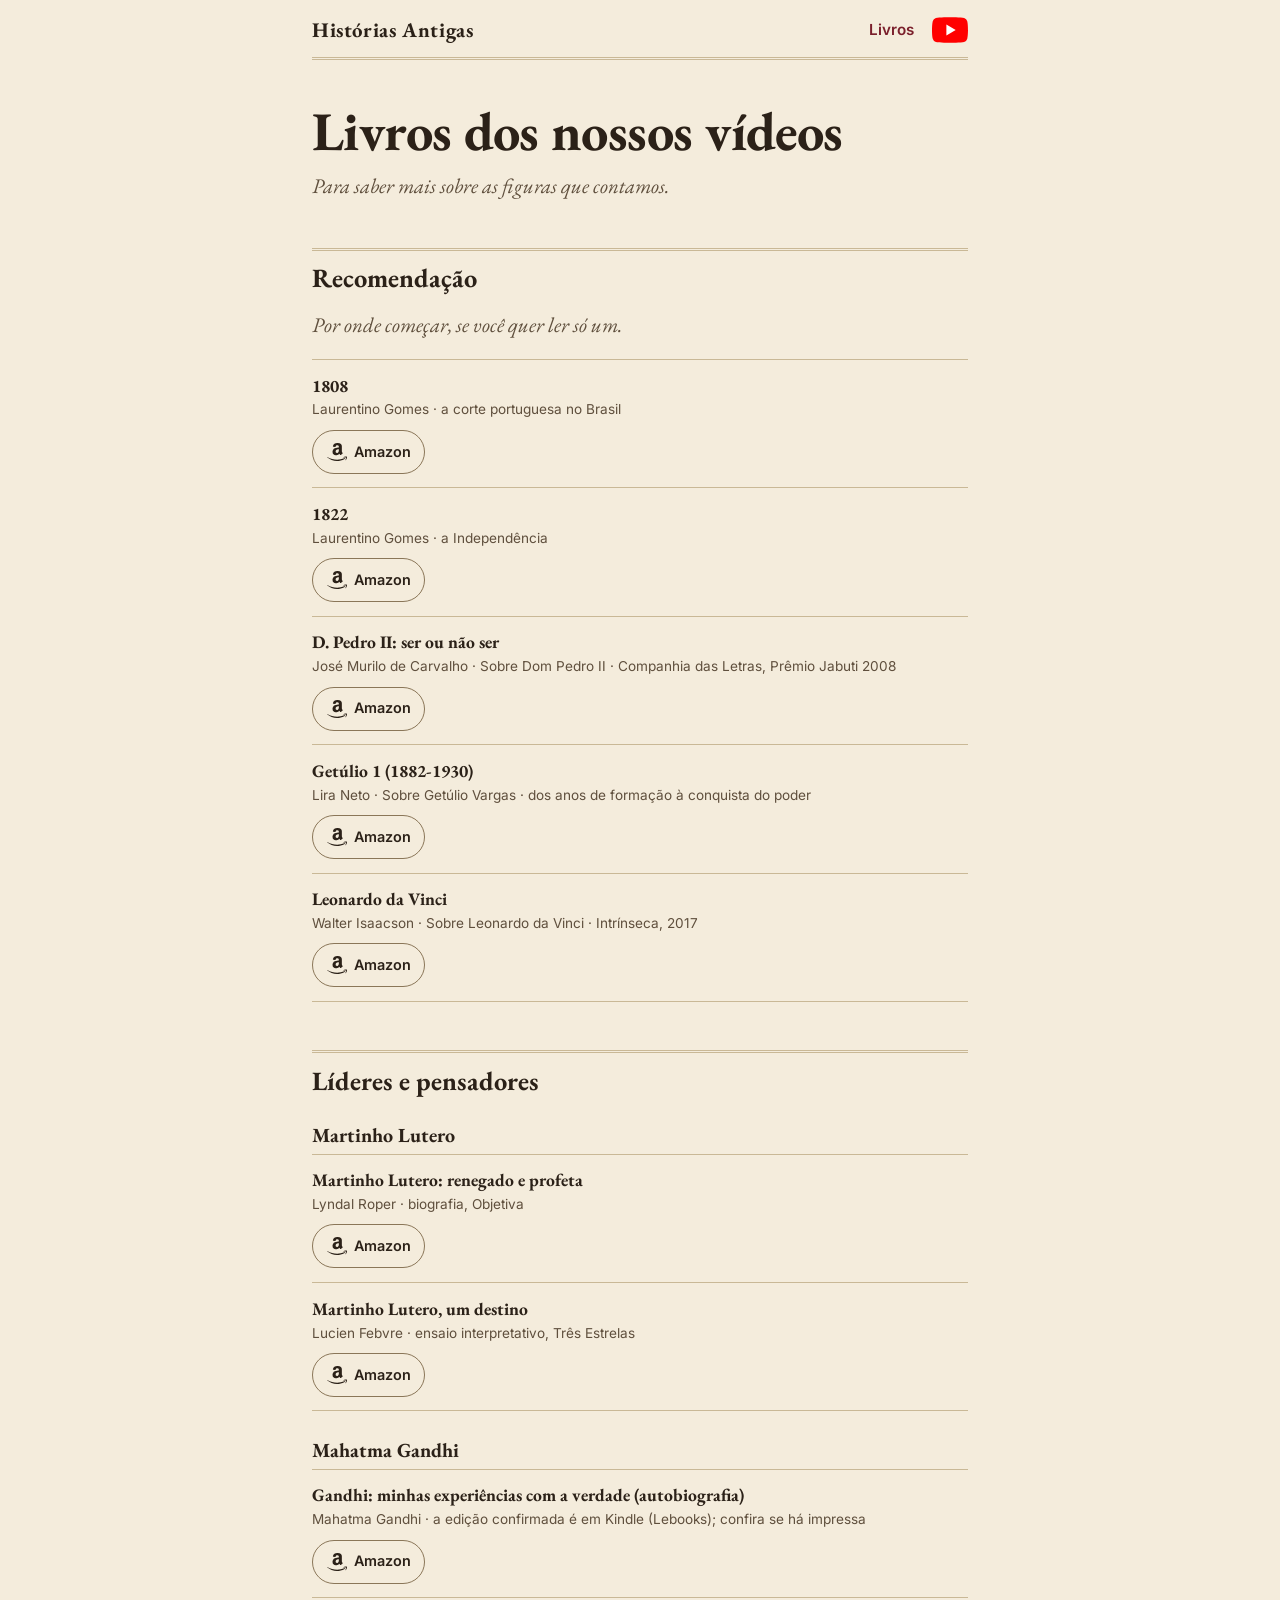
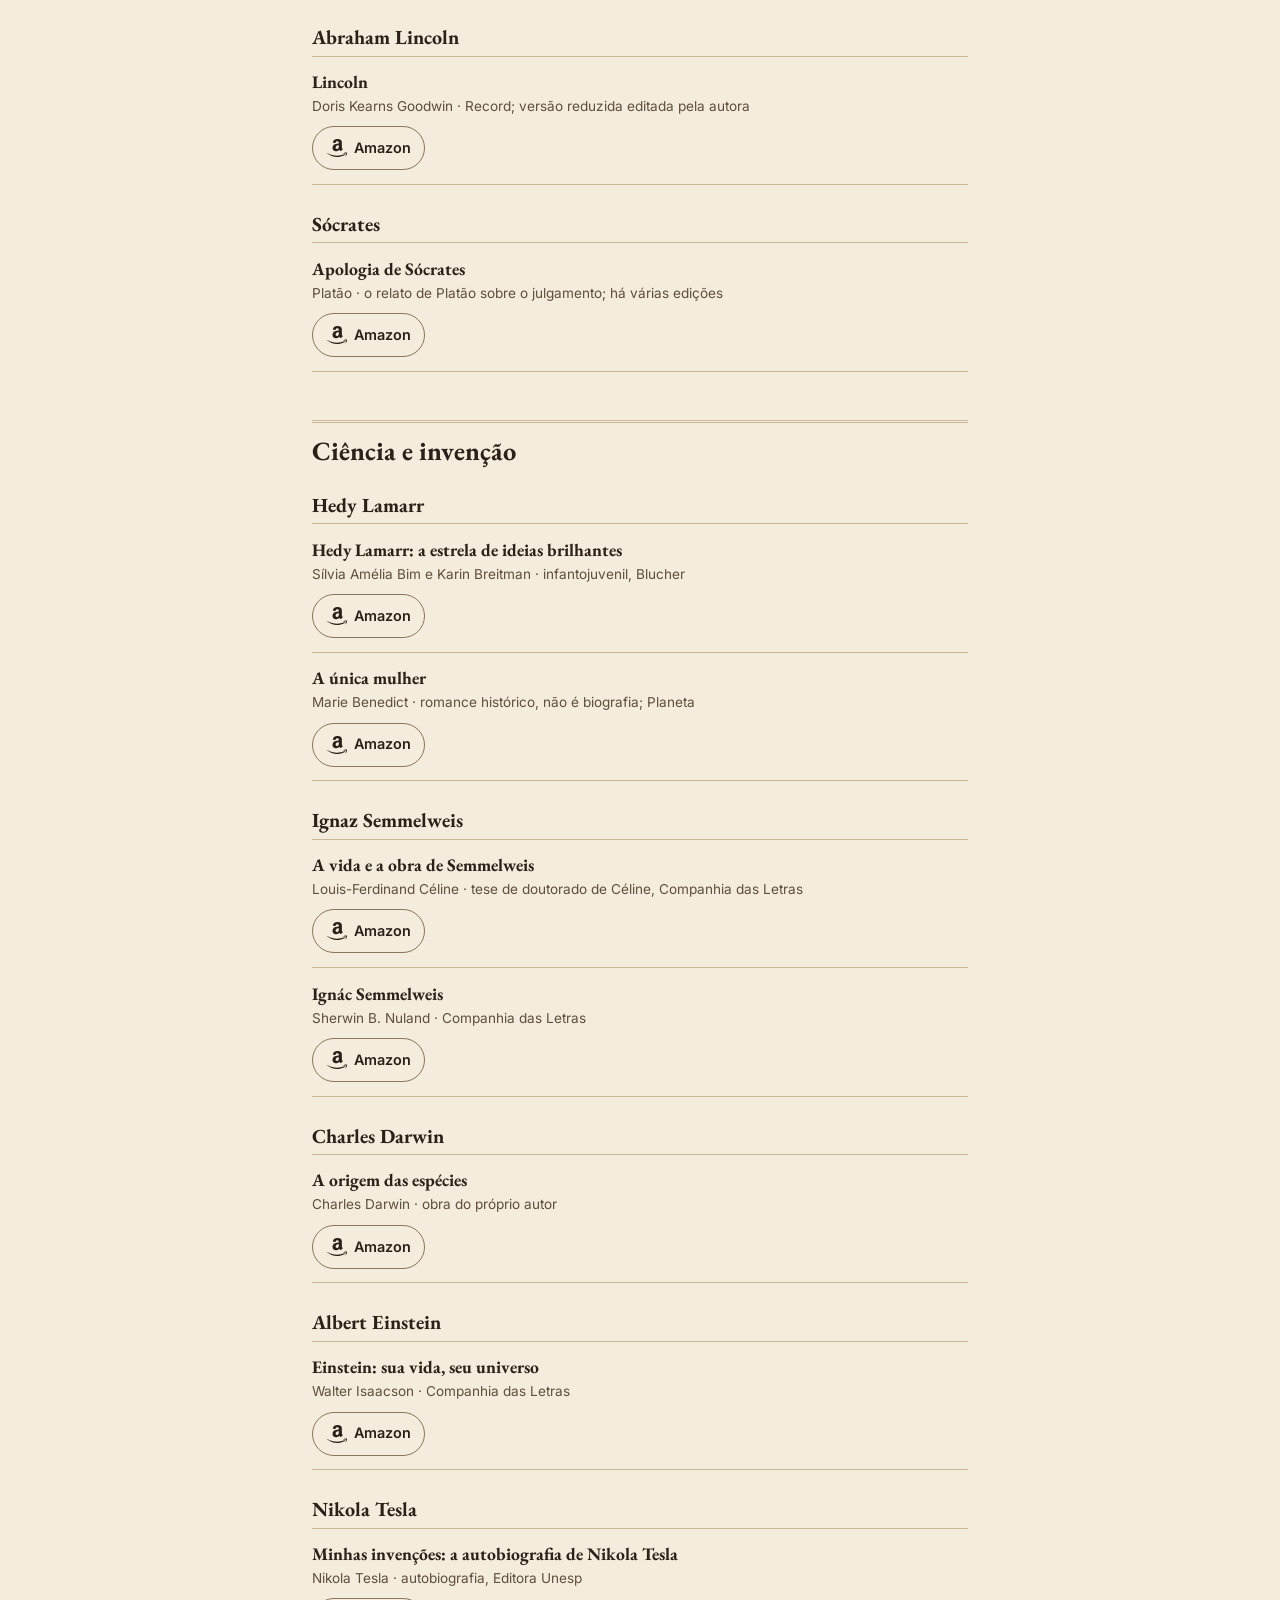
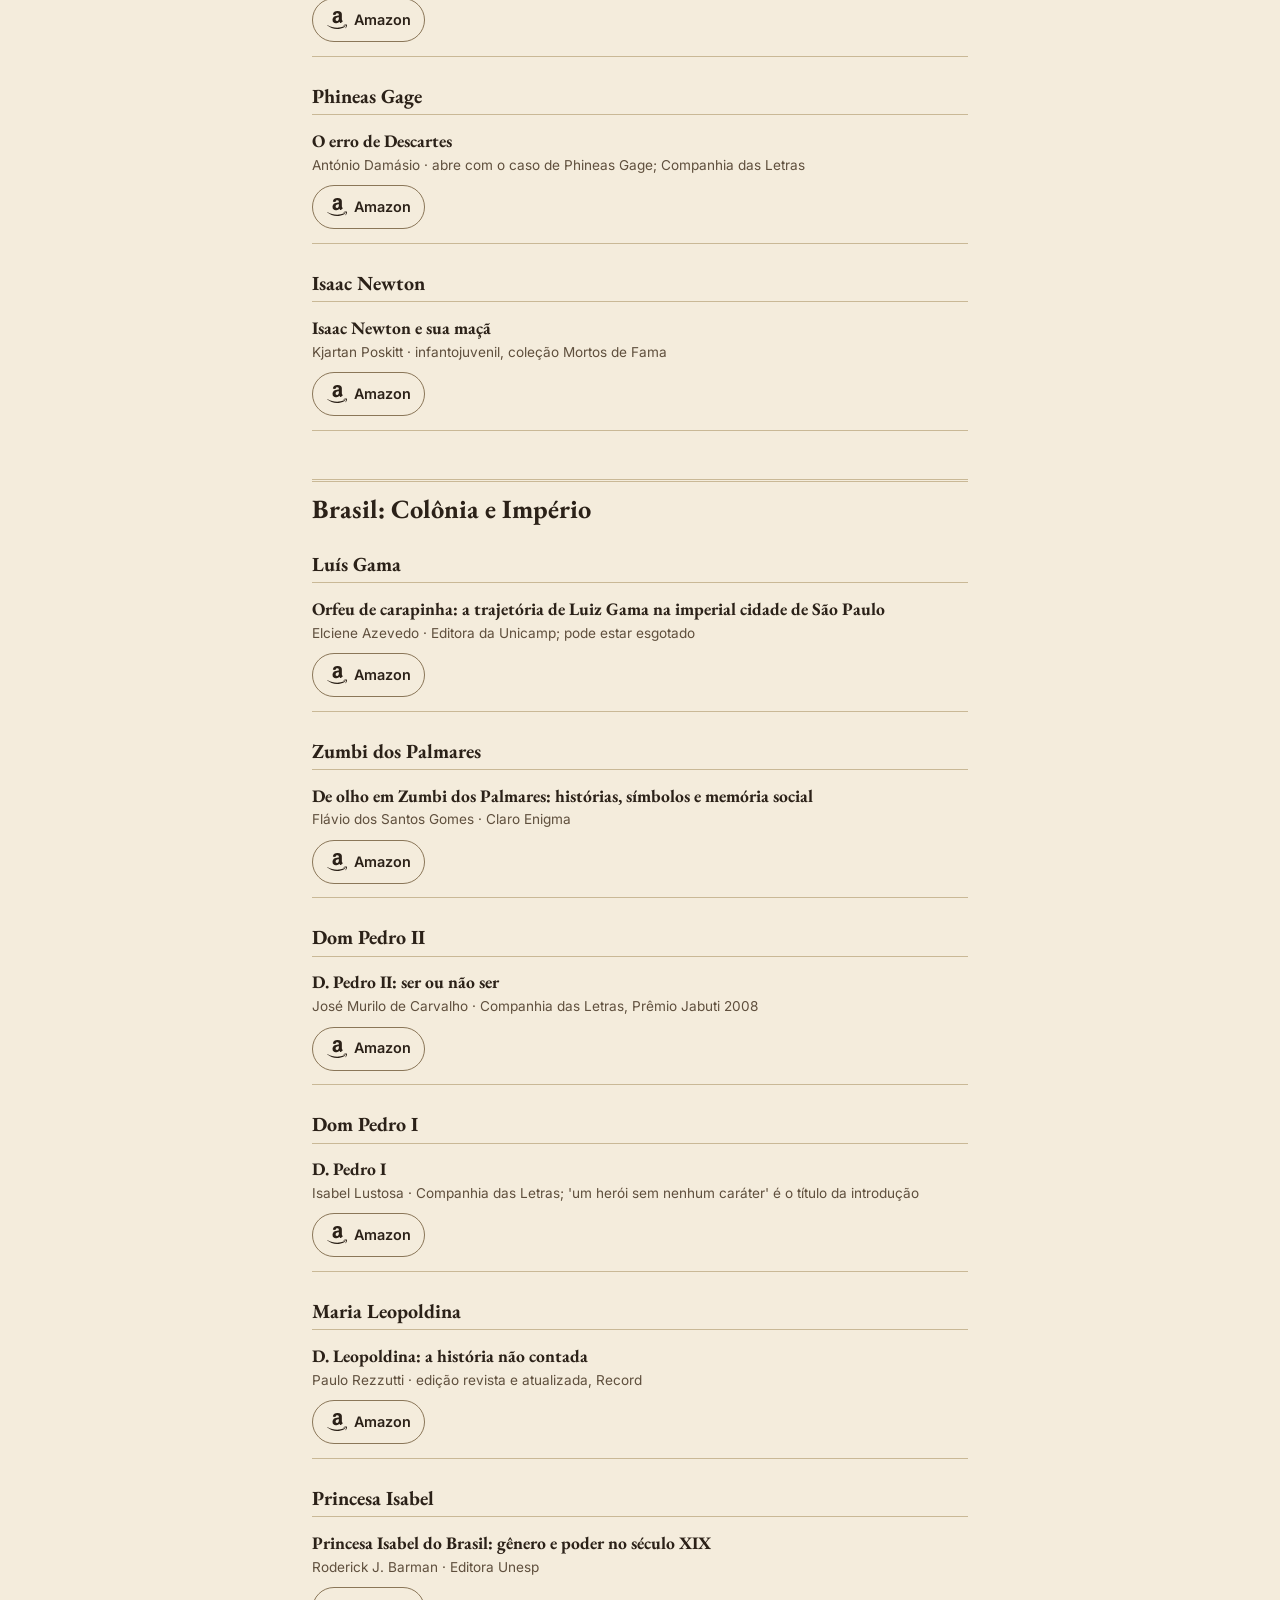
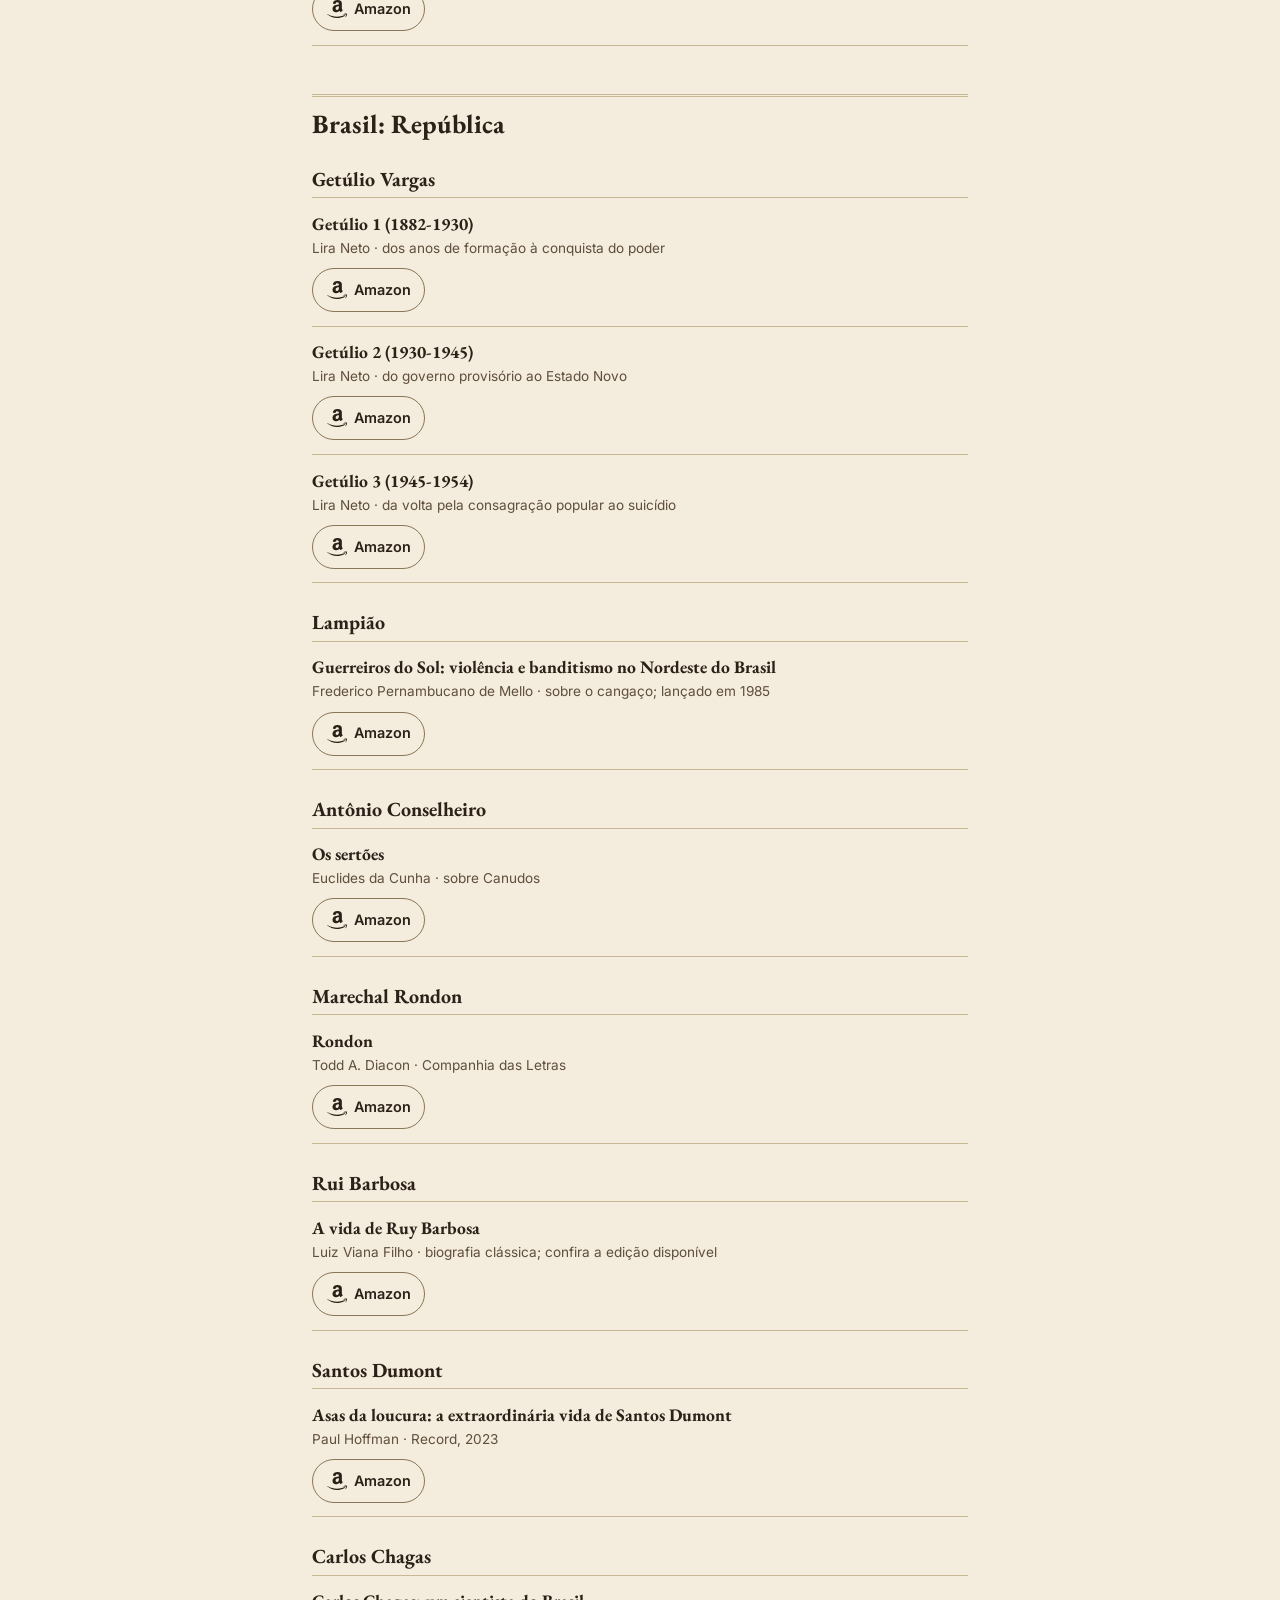
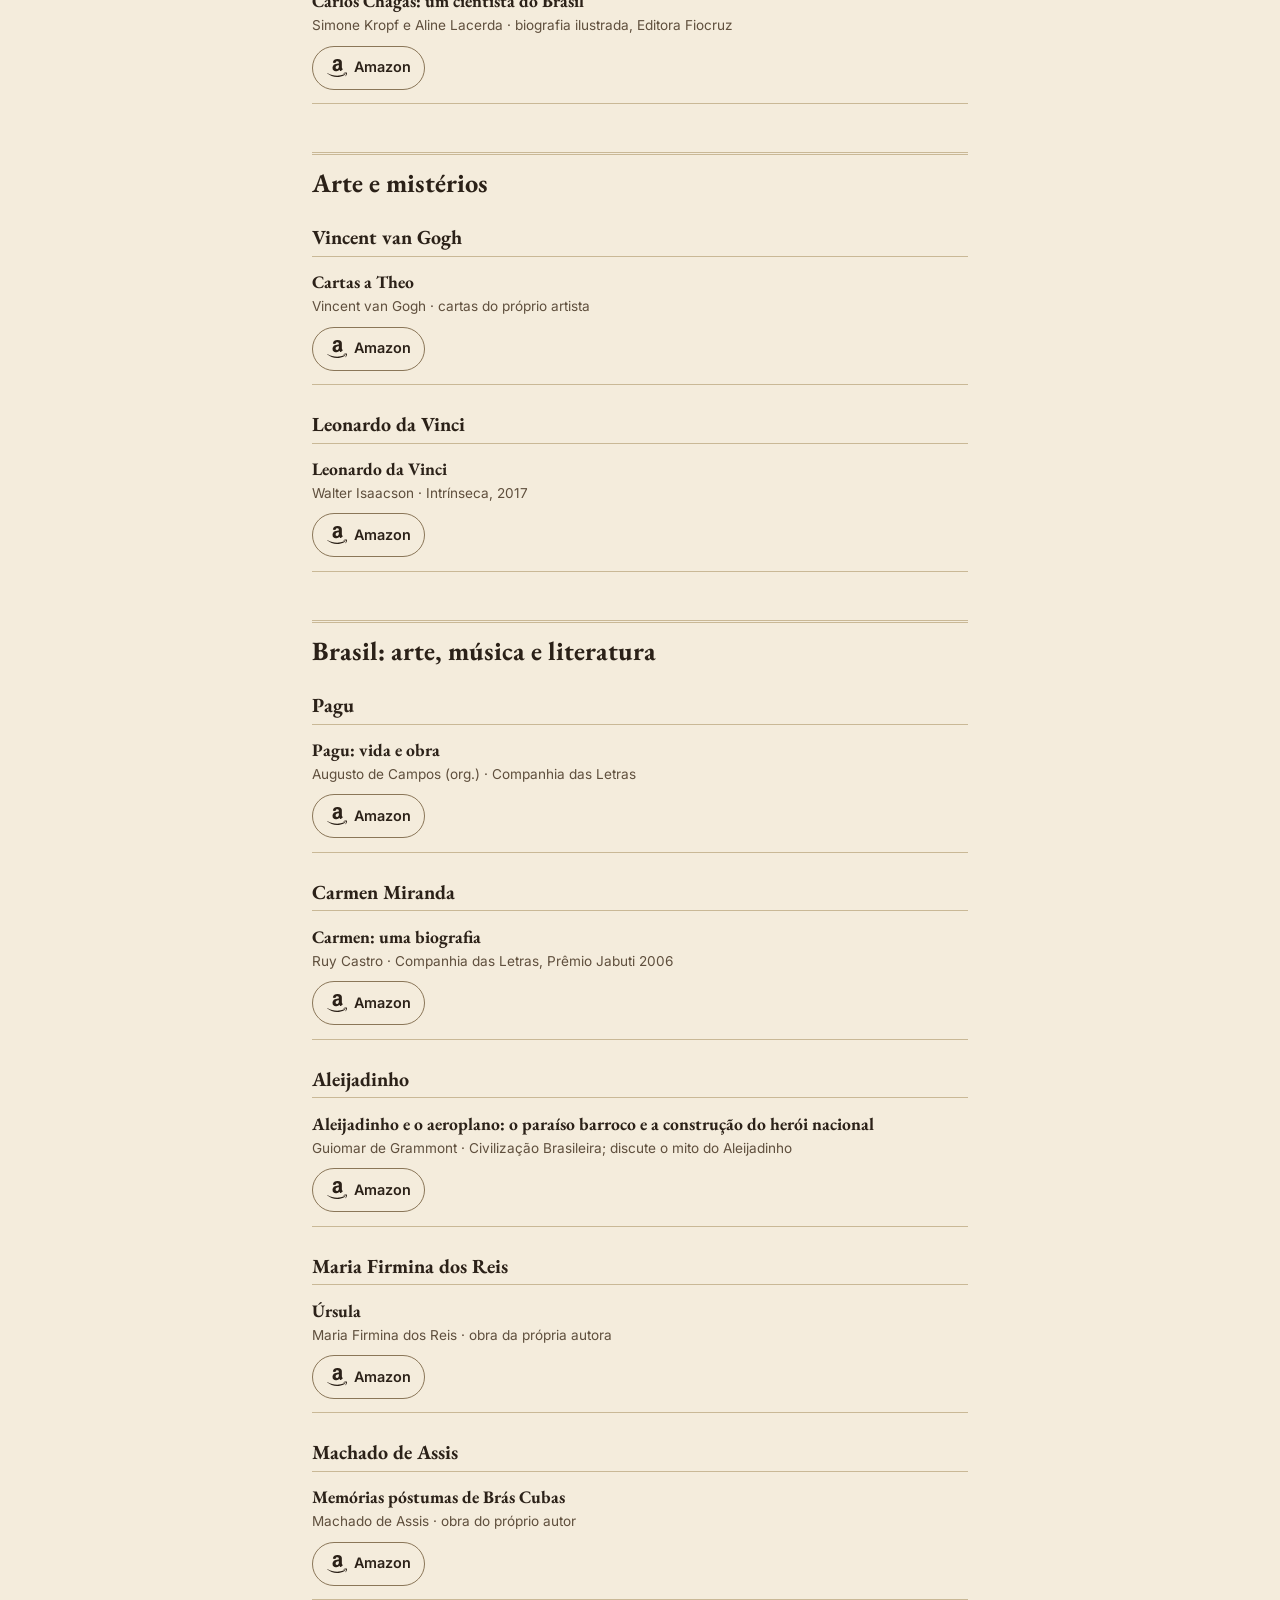
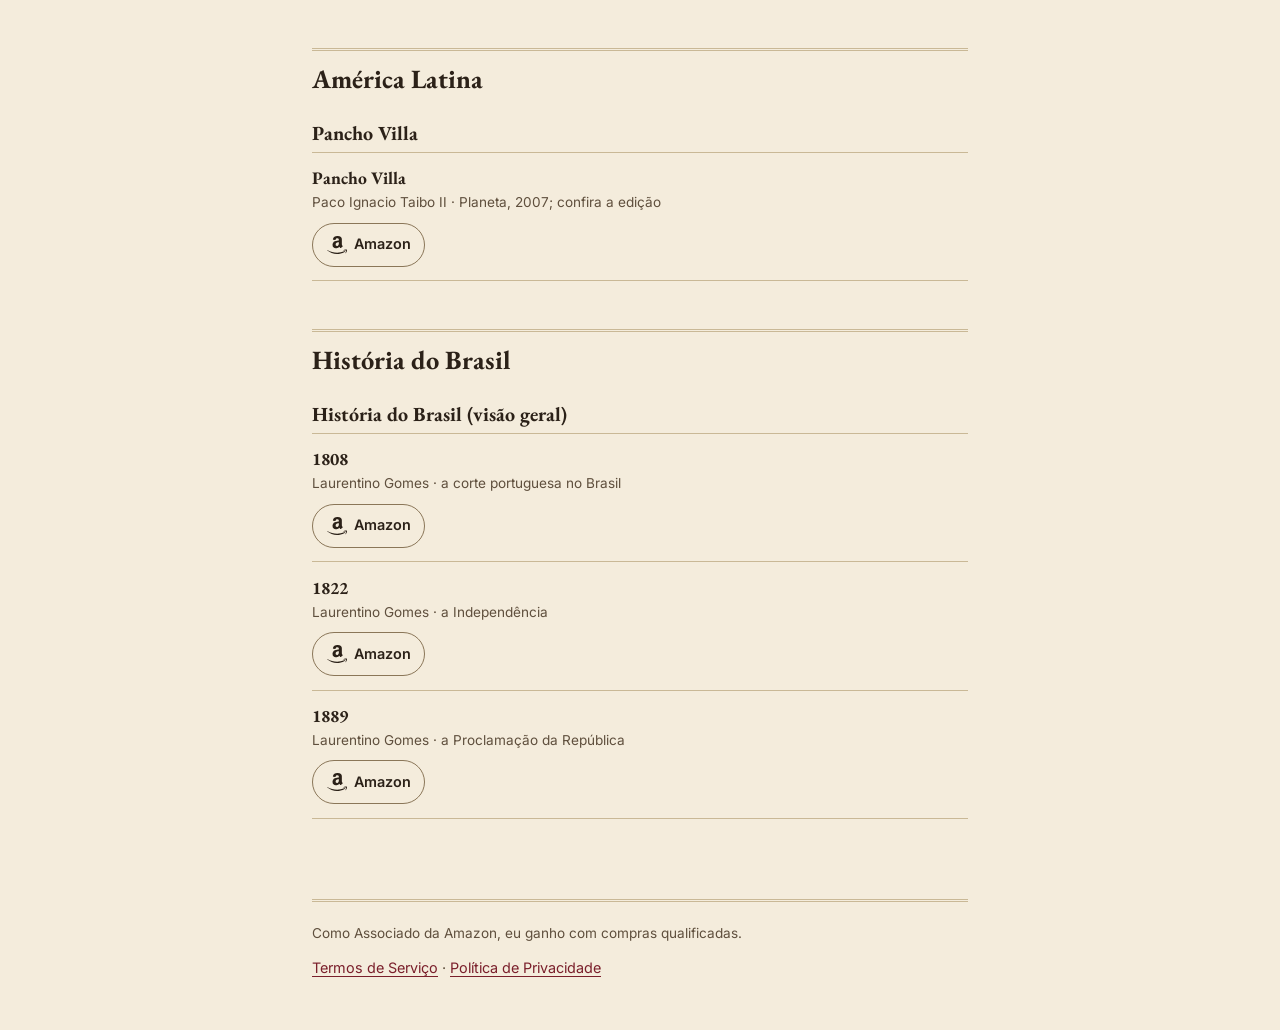
==== commit 541bd65b: "Termos e Privacidade cobrem o site e os links de afiliados Co-Authored-By: Claude Sonnet 5.5 <norepl" ====
--- a/livros/index.html
+++ b/livros/index.html
@@ -22,7 +22,7 @@
 <a class="marca" href="../">Histórias Antigas</a>
 <nav aria-label="Principal"><a href="../livros/">Livros</a><a class="youtube" href="https://www.youtube.com/@videosdehistoriasantigas" target="_blank" rel="noopener noreferrer" aria-label="Vídeos longos no YouTube" title="Vídeos longos no YouTube"><svg viewBox="0 0 24 17" width="36" height="26" role="img" aria-hidden="true"><path fill="#f00" d="M23.5 2.66A3 3 0 0 0 21.4.53C19.5 0 12 0 12 0S4.5 0 2.6.53A3 3 0 0 0 .5 2.66C0 4.56 0 8.5 0 8.5s0 3.94.5 5.84a3 3 0 0 0 2.1 2.13C4.5 17 12 17 12 17s7.5 0 9.4-.53a3 3 0 0 0 2.1-2.13c.5-1.9.5-5.84.5-5.84s0-3.94-.5-5.84z"/><path fill="#fff" d="M9.6 12.1V4.9l6.2 3.6z"/></svg></a></nav>
 </header>
-<main class="conteudo"><h1>Livros dos nossos vídeos</h1><p class="lema">Para saber mais sobre as figuras que contamos.</p><section id="recomendacao" class="assunto"><h2>Recomendação</h2><p class="lema">Por onde começar, se você quer ler só um.</p><ul class="livros" role="list"><li><div class="info"><span class="titulo">1808</span><small>Laurentino Gomes · a corte portuguesa no Brasil</small><span class="lojas"><a class="loja amazon" href="https://www.amazon.com.br/s?k=1808+Laurentino+Gomes&amp;i=stripbooks&amp;tag=historiasan00-20" target="_blank" rel="sponsored noopener noreferrer" aria-label="Comprar na Amazon"><svg viewBox="0 0 24 24" width="20" height="20" aria-hidden="true" focusable="false"><path fill="currentColor" d="M.045 18.02c.072-.116.187-.124.348-.022 3.636 2.11 7.594 3.166 11.87 3.166 2.852 0 5.668-.533 8.447-1.595l.315-.14c.138-.06.234-.1.293-.13.226-.088.39-.046.525.13.12.174.09.336-.12.48-.256.19-.6.41-1.006.654-1.244.743-2.64 1.316-4.185 1.726a17.617 17.617 0 01-10.951-.577 17.88 17.88 0 01-5.43-3.35c-.1-.074-.151-.15-.151-.22 0-.047.021-.09.051-.13zm6.565-6.218c0-1.005.247-1.863.743-2.577.495-.71 1.17-1.25 2.04-1.615.796-.335 1.756-.575 2.912-.72.39-.046 1.033-.103 1.92-.174v-.37c0-.93-.105-1.558-.3-1.875-.302-.43-.78-.65-1.44-.65h-.182c-.48.046-.896.196-1.246.46-.35.27-.575.63-.675 1.096-.06.3-.206.465-.435.51l-2.52-.315c-.248-.06-.372-.18-.372-.39 0-.046.007-.09.022-.15.247-1.29.855-2.25 1.82-2.88.976-.616 2.1-.975 3.39-1.05h.54c1.65 0 2.957.434 3.888 1.29.135.15.27.3.405.48.12.165.224.314.283.45.075.134.15.33.195.57.06.254.105.42.135.51.03.104.062.3.076.615.01.313.02.493.02.553v5.28c0 .376.06.72.165 1.036.105.313.21.54.315.674l.51.674c.09.136.136.256.136.36 0 .12-.06.226-.18.314-1.2 1.05-1.86 1.62-1.963 1.71-.165.135-.375.15-.63.045a6.062 6.062 0 01-.526-.496l-.31-.347a9.391 9.391 0 01-.317-.42l-.3-.435c-.81.886-1.603 1.44-2.4 1.665-.494.15-1.093.227-1.83.227-1.11 0-2.04-.343-2.76-1.034-.72-.69-1.08-1.665-1.08-2.94l-.05-.076zm3.753-.438c0 .566.14 1.02.425 1.364.285.34.675.512 1.155.512.045 0 .106-.007.195-.02.09-.016.134-.023.166-.023.614-.16 1.08-.553 1.424-1.178.165-.28.285-.58.36-.91.09-.32.12-.59.135-.8.015-.195.015-.54.015-1.005v-.54c-.84 0-1.484.06-1.92.18-1.275.36-1.92 1.17-1.92 2.43l-.035-.02zm9.162 7.027c.03-.06.075-.11.132-.17.362-.243.714-.41 1.05-.5a8.094 8.094 0 011.612-.24c.14-.012.28 0 .41.03.65.06 1.05.168 1.172.33.063.09.099.228.099.39v.15c0 .51-.149 1.11-.424 1.8-.278.69-.664 1.248-1.156 1.68-.073.06-.14.09-.197.09-.03 0-.06 0-.09-.012-.09-.044-.107-.12-.064-.24.54-1.26.806-2.143.806-2.64 0-.15-.03-.27-.087-.344-.145-.166-.55-.257-1.224-.257-.243 0-.533.016-.87.046-.363.045-.7.09-1 .135-.09 0-.148-.014-.18-.044-.03-.03-.036-.047-.02-.077 0-.017.006-.03.02-.063v-.06z"/></svg><span>Amazon</span></a></span></div></li><li><div class="info"><span class="titulo">1822</span><small>Laurentino Gomes · a Independência</small><span class="lojas"><a class="loja amazon" href="https://www.amazon.com.br/s?k=1822+Laurentino+Gomes&amp;i=stripbooks&amp;tag=historiasan00-20" target="_blank" rel="sponsored noopener noreferrer" aria-label="Comprar na Amazon"><svg viewBox="0 0 24 24" width="20" height="20" aria-hidden="true" focusable="false"><path fill="currentColor" d="M.045 18.02c.072-.116.187-.124.348-.022 3.636 2.11 7.594 3.166 11.87 3.166 2.852 0 5.668-.533 8.447-1.595l.315-.14c.138-.06.234-.1.293-.13.226-.088.39-.046.525.13.12.174.09.336-.12.48-.256.19-.6.41-1.006.654-1.244.743-2.64 1.316-4.185 1.726a17.617 17.617 0 01-10.951-.577 17.88 17.88 0 01-5.43-3.35c-.1-.074-.151-.15-.151-.22 0-.047.021-.09.051-.13zm6.565-6.218c0-1.005.247-1.863.743-2.577.495-.71 1.17-1.25 2.04-1.615.796-.335 1.756-.575 2.912-.72.39-.046 1.033-.103 1.92-.174v-.37c0-.93-.105-1.558-.3-1.875-.302-.43-.78-.65-1.44-.65h-.182c-.48.046-.896.196-1.246.46-.35.27-.575.63-.675 1.096-.06.3-.206.465-.435.51l-2.52-.315c-.248-.06-.372-.18-.372-.39 0-.046.007-.09.022-.15.247-1.29.855-2.25 1.82-2.88.976-.616 2.1-.975 3.39-1.05h.54c1.65 0 2.957.434 3.888 1.29.135.15.27.3.405.48.12.165.224.314.283.45.075.134.15.33.195.57.06.254.105.42.135.51.03.104.062.3.076.615.01.313.02.493.02.553v5.28c0 .376.06.72.165 1.036.105.313.21.54.315.674l.51.674c.09.136.136.256.136.36 0 .12-.06.226-.18.314-1.2 1.05-1.86 1.62-1.963 1.71-.165.135-.375.15-.63.045a6.062 6.062 0 01-.526-.496l-.31-.347a9.391 9.391 0 01-.317-.42l-.3-.435c-.81.886-1.603 1.44-2.4 1.665-.494.15-1.093.227-1.83.227-1.11 0-2.04-.343-2.76-1.034-.72-.69-1.08-1.665-1.08-2.94l-.05-.076zm3.753-.438c0 .566.14 1.02.425 1.364.285.34.675.512 1.155.512.045 0 .106-.007.195-.02.09-.016.134-.023.166-.023.614-.16 1.08-.553 1.424-1.178.165-.28.285-.58.36-.91.09-.32.12-.59.135-.8.015-.195.015-.54.015-1.005v-.54c-.84 0-1.484.06-1.92.18-1.275.36-1.92 1.17-1.92 2.43l-.035-.02zm9.162 7.027c.03-.06.075-.11.132-.17.362-.243.714-.41 1.05-.5a8.094 8.094 0 011.612-.24c.14-.012.28 0 .41.03.65.06 1.05.168 1.172.33.063.09.099.228.099.39v.15c0 .51-.149 1.11-.424 1.8-.278.69-.664 1.248-1.156 1.68-.073.06-.14.09-.197.09-.03 0-.06 0-.09-.012-.09-.044-.107-.12-.064-.24.54-1.26.806-2.143.806-2.64 0-.15-.03-.27-.087-.344-.145-.166-.55-.257-1.224-.257-.243 0-.533.016-.87.046-.363.045-.7.09-1 .135-.09 0-.148-.014-.18-.044-.03-.03-.036-.047-.02-.077 0-.017.006-.03.02-.063v-.06z"/></svg><span>Amazon</span></a></span></div></li><li><div class="info"><span class="titulo">D. Pedro II: ser ou não ser</span><small>José Murilo de Carvalho · Sobre Dom Pedro II · Companhia das Letras, Prêmio Jabuti 2008</small><span class="lojas"><a class="loja amazon" href="https://www.amazon.com.br/s?k=9788535909692&amp;i=stripbooks&amp;tag=historiasan00-20" target="_blank" rel="sponsored noopener noreferrer" aria-label="Comprar na Amazon"><svg viewBox="0 0 24 24" width="20" height="20" aria-hidden="true" focusable="false"><path fill="currentColor" d="M.045 18.02c.072-.116.187-.124.348-.022 3.636 2.11 7.594 3.166 11.87 3.166 2.852 0 5.668-.533 8.447-1.595l.315-.14c.138-.06.234-.1.293-.13.226-.088.39-.046.525.13.12.174.09.336-.12.48-.256.19-.6.41-1.006.654-1.244.743-2.64 1.316-4.185 1.726a17.617 17.617 0 01-10.951-.577 17.88 17.88 0 01-5.43-3.35c-.1-.074-.151-.15-.151-.22 0-.047.021-.09.051-.13zm6.565-6.218c0-1.005.247-1.863.743-2.577.495-.71 1.17-1.25 2.04-1.615.796-.335 1.756-.575 2.912-.72.39-.046 1.033-.103 1.92-.174v-.37c0-.93-.105-1.558-.3-1.875-.302-.43-.78-.65-1.44-.65h-.182c-.48.046-.896.196-1.246.46-.35.27-.575.63-.675 1.096-.06.3-.206.465-.435.51l-2.52-.315c-.248-.06-.372-.18-.372-.39 0-.046.007-.09.022-.15.247-1.29.855-2.25 1.82-2.88.976-.616 2.1-.975 3.39-1.05h.54c1.65 0 2.957.434 3.888 1.29.135.15.27.3.405.48.12.165.224.314.283.45.075.134.15.33.195.57.06.254.105.42.135.51.03.104.062.3.076.615.01.313.02.493.02.553v5.28c0 .376.06.72.165 1.036.105.313.21.54.315.674l.51.674c.09.136.136.256.136.36 0 .12-.06.226-.18.314-1.2 1.05-1.86 1.62-1.963 1.71-.165.135-.375.15-.63.045a6.062 6.062 0 01-.526-.496l-.31-.347a9.391 9.391 0 01-.317-.42l-.3-.435c-.81.886-1.603 1.44-2.4 1.665-.494.15-1.093.227-1.83.227-1.11 0-2.04-.343-2.76-1.034-.72-.69-1.08-1.665-1.08-2.94l-.05-.076zm3.753-.438c0 .566.14 1.02.425 1.364.285.34.675.512 1.155.512.045 0 .106-.007.195-.02.09-.016.134-.023.166-.023.614-.16 1.08-.553 1.424-1.178.165-.28.285-.58.36-.91.09-.32.12-.59.135-.8.015-.195.015-.54.015-1.005v-.54c-.84 0-1.484.06-1.92.18-1.275.36-1.92 1.17-1.92 2.43l-.035-.02zm9.162 7.027c.03-.06.075-.11.132-.17.362-.243.714-.41 1.05-.5a8.094 8.094 0 011.612-.24c.14-.012.28 0 .41.03.65.06 1.05.168 1.172.33.063.09.099.228.099.39v.15c0 .51-.149 1.11-.424 1.8-.278.69-.664 1.248-1.156 1.68-.073.06-.14.09-.197.09-.03 0-.06 0-.09-.012-.09-.044-.107-.12-.064-.24.54-1.26.806-2.143.806-2.64 0-.15-.03-.27-.087-.344-.145-.166-.55-.257-1.224-.257-.243 0-.533.016-.87.046-.363.045-.7.09-1 .135-.09 0-.148-.014-.18-.044-.03-.03-.036-.047-.02-.077 0-.017.006-.03.02-.063v-.06z"/></svg><span>Amazon</span></a></span></div></li><li><div class="info"><span class="titulo">Getúlio 1 (1882-1930)</span><small>Lira Neto · Sobre Getúlio Vargas · dos anos de formação à conquista do poder</small><span class="lojas"><a class="loja amazon" href="https://www.amazon.com.br/s?k=9788535920932&amp;i=stripbooks&amp;tag=historiasan00-20" target="_blank" rel="sponsored noopener noreferrer" aria-label="Comprar na Amazon"><svg viewBox="0 0 24 24" width="20" height="20" aria-hidden="true" focusable="false"><path fill="currentColor" d="M.045 18.02c.072-.116.187-.124.348-.022 3.636 2.11 7.594 3.166 11.87 3.166 2.852 0 5.668-.533 8.447-1.595l.315-.14c.138-.06.234-.1.293-.13.226-.088.39-.046.525.13.12.174.09.336-.12.48-.256.19-.6.41-1.006.654-1.244.743-2.64 1.316-4.185 1.726a17.617 17.617 0 01-10.951-.577 17.88 17.88 0 01-5.43-3.35c-.1-.074-.151-.15-.151-.22 0-.047.021-.09.051-.13zm6.565-6.218c0-1.005.247-1.863.743-2.577.495-.71 1.17-1.25 2.04-1.615.796-.335 1.756-.575 2.912-.72.39-.046 1.033-.103 1.92-.174v-.37c0-.93-.105-1.558-.3-1.875-.302-.43-.78-.65-1.44-.65h-.182c-.48.046-.896.196-1.246.46-.35.27-.575.63-.675 1.096-.06.3-.206.465-.435.51l-2.52-.315c-.248-.06-.372-.18-.372-.39 0-.046.007-.09.022-.15.247-1.29.855-2.25 1.82-2.88.976-.616 2.1-.975 3.39-1.05h.54c1.65 0 2.957.434 3.888 1.29.135.15.27.3.405.48.12.165.224.314.283.45.075.134.15.33.195.57.06.254.105.42.135.51.03.104.062.3.076.615.01.313.02.493.02.553v5.28c0 .376.06.72.165 1.036.105.313.21.54.315.674l.51.674c.09.136.136.256.136.36 0 .12-.06.226-.18.314-1.2 1.05-1.86 1.62-1.963 1.71-.165.135-.375.15-.63.045a6.062 6.062 0 01-.526-.496l-.31-.347a9.391 9.391 0 01-.317-.42l-.3-.435c-.81.886-1.603 1.44-2.4 1.665-.494.15-1.093.227-1.83.227-1.11 0-2.04-.343-2.76-1.034-.72-.69-1.08-1.665-1.08-2.94l-.05-.076zm3.753-.438c0 .566.14 1.02.425 1.364.285.34.675.512 1.155.512.045 0 .106-.007.195-.02.09-.016.134-.023.166-.023.614-.16 1.08-.553 1.424-1.178.165-.28.285-.58.36-.91.09-.32.12-.59.135-.8.015-.195.015-.54.015-1.005v-.54c-.84 0-1.484.06-1.92.18-1.275.36-1.92 1.17-1.92 2.43l-.035-.02zm9.162 7.027c.03-.06.075-.11.132-.17.362-.243.714-.41 1.05-.5a8.094 8.094 0 011.612-.24c.14-.012.28 0 .41.03.65.06 1.05.168 1.172.33.063.09.099.228.099.39v.15c0 .51-.149 1.11-.424 1.8-.278.69-.664 1.248-1.156 1.68-.073.06-.14.09-.197.09-.03 0-.06 0-.09-.012-.09-.044-.107-.12-.064-.24.54-1.26.806-2.143.806-2.64 0-.15-.03-.27-.087-.344-.145-.166-.55-.257-1.224-.257-.243 0-.533.016-.87.046-.363.045-.7.09-1 .135-.09 0-.148-.014-.18-.044-.03-.03-.036-.047-.02-.077 0-.017.006-.03.02-.063v-.06z"/></svg><span>Amazon</span></a></span></div></li><li><div class="info"><span class="titulo">Leonardo da Vinci</span><small>Walter Isaacson · Sobre Leonardo da Vinci · Intrínseca, 2017</small><span class="lojas"><a class="loja amazon" href="https://www.amazon.com.br/s?k=Leonardo+da+Vinci+Walter+Isaacson&amp;i=stripbooks&amp;tag=historiasan00-20" target="_blank" rel="sponsored noopener noreferrer" aria-label="Comprar na Amazon"><svg viewBox="0 0 24 24" width="20" height="20" aria-hidden="true" focusable="false"><path fill="currentColor" d="M.045 18.02c.072-.116.187-.124.348-.022 3.636 2.11 7.594 3.166 11.87 3.166 2.852 0 5.668-.533 8.447-1.595l.315-.14c.138-.06.234-.1.293-.13.226-.088.39-.046.525.13.12.174.09.336-.12.48-.256.19-.6.41-1.006.654-1.244.743-2.64 1.316-4.185 1.726a17.617 17.617 0 01-10.951-.577 17.88 17.88 0 01-5.43-3.35c-.1-.074-.151-.15-.151-.22 0-.047.021-.09.051-.13zm6.565-6.218c0-1.005.247-1.863.743-2.577.495-.71 1.17-1.25 2.04-1.615.796-.335 1.756-.575 2.912-.72.39-.046 1.033-.103 1.92-.174v-.37c0-.93-.105-1.558-.3-1.875-.302-.43-.78-.65-1.44-.65h-.182c-.48.046-.896.196-1.246.46-.35.27-.575.63-.675 1.096-.06.3-.206.465-.435.51l-2.52-.315c-.248-.06-.372-.18-.372-.39 0-.046.007-.09.022-.15.247-1.29.855-2.25 1.82-2.88.976-.616 2.1-.975 3.39-1.05h.54c1.65 0 2.957.434 3.888 1.29.135.15.27.3.405.48.12.165.224.314.283.45.075.134.15.33.195.57.06.254.105.42.135.51.03.104.062.3.076.615.01.313.02.493.02.553v5.28c0 .376.06.72.165 1.036.105.313.21.54.315.674l.51.674c.09.136.136.256.136.36 0 .12-.06.226-.18.314-1.2 1.05-1.86 1.62-1.963 1.71-.165.135-.375.15-.63.045a6.062 6.062 0 01-.526-.496l-.31-.347a9.391 9.391 0 01-.317-.42l-.3-.435c-.81.886-1.603 1.44-2.4 1.665-.494.15-1.093.227-1.83.227-1.11 0-2.04-.343-2.76-1.034-.72-.69-1.08-1.665-1.08-2.94l-.05-.076zm3.753-.438c0 .566.14 1.02.425 1.364.285.34.675.512 1.155.512.045 0 .106-.007.195-.02.09-.016.134-.023.166-.023.614-.16 1.08-.553 1.424-1.178.165-.28.285-.58.36-.91.09-.32.12-.59.135-.8.015-.195.015-.54.015-1.005v-.54c-.84 0-1.484.06-1.92.18-1.275.36-1.92 1.17-1.92 2.43l-.035-.02zm9.162 7.027c.03-.06.075-.11.132-.17.362-.243.714-.41 1.05-.5a8.094 8.094 0 011.612-.24c.14-.012.28 0 .41.03.65.06 1.05.168 1.172.33.063.09.099.228.099.39v.15c0 .51-.149 1.11-.424 1.8-.278.69-.664 1.248-1.156 1.68-.073.06-.14.09-.197.09-.03 0-.06 0-.09-.012-.09-.044-.107-.12-.064-.24.54-1.26.806-2.143.806-2.64 0-.15-.03-.27-.087-.344-.145-.166-.55-.257-1.224-.257-.243 0-.533.016-.87.046-.363.045-.7.09-1 .135-.09 0-.148-.014-.18-.044-.03-.03-.036-.047-.02-.077 0-.017.006-.03.02-.063v-.06z"/></svg><span>Amazon</span></a></span></div></li></ul></section><section id="lideres" class="assunto"><h2>Líderes e pensadores</h2><h3>Mahatma Gandhi</h3><ul class="livros" role="list"><li><div class="info"><span class="titulo">Gandhi: minhas experiências com a verdade (autobiografia)</span><small>Mahatma Gandhi · a edição confirmada é em Kindle (Lebooks); confira se há impressa</small><span class="lojas"><a class="loja amazon" href="https://www.amazon.com.br/s?k=Gandhi%3A+minhas+experi%C3%AAncias+com+a+verdade+%28autobiografia%29+Mahatma+Gandhi&amp;i=stripbooks&amp;tag=historiasan00-20" target="_blank" rel="sponsored noopener noreferrer" aria-label="Comprar na Amazon"><svg viewBox="0 0 24 24" width="20" height="20" aria-hidden="true" focusable="false"><path fill="currentColor" d="M.045 18.02c.072-.116.187-.124.348-.022 3.636 2.11 7.594 3.166 11.87 3.166 2.852 0 5.668-.533 8.447-1.595l.315-.14c.138-.06.234-.1.293-.13.226-.088.39-.046.525.13.12.174.09.336-.12.48-.256.19-.6.41-1.006.654-1.244.743-2.64 1.316-4.185 1.726a17.617 17.617 0 01-10.951-.577 17.88 17.88 0 01-5.43-3.35c-.1-.074-.151-.15-.151-.22 0-.047.021-.09.051-.13zm6.565-6.218c0-1.005.247-1.863.743-2.577.495-.71 1.17-1.25 2.04-1.615.796-.335 1.756-.575 2.912-.72.39-.046 1.033-.103 1.92-.174v-.37c0-.93-.105-1.558-.3-1.875-.302-.43-.78-.65-1.44-.65h-.182c-.48.046-.896.196-1.246.46-.35.27-.575.63-.675 1.096-.06.3-.206.465-.435.51l-2.52-.315c-.248-.06-.372-.18-.372-.39 0-.046.007-.09.022-.15.247-1.29.855-2.25 1.82-2.88.976-.616 2.1-.975 3.39-1.05h.54c1.65 0 2.957.434 3.888 1.29.135.15.27.3.405.48.12.165.224.314.283.45.075.134.15.33.195.57.06.254.105.42.135.51.03.104.062.3.076.615.01.313.02.493.02.553v5.28c0 .376.06.72.165 1.036.105.313.21.54.315.674l.51.674c.09.136.136.256.136.36 0 .12-.06.226-.18.314-1.2 1.05-1.86 1.62-1.963 1.71-.165.135-.375.15-.63.045a6.062 6.062 0 01-.526-.496l-.31-.347a9.391 9.391 0 01-.317-.42l-.3-.435c-.81.886-1.603 1.44-2.4 1.665-.494.15-1.093.227-1.83.227-1.11 0-2.04-.343-2.76-1.034-.72-.69-1.08-1.665-1.08-2.94l-.05-.076zm3.753-.438c0 .566.14 1.02.425 1.364.285.34.675.512 1.155.512.045 0 .106-.007.195-.02.09-.016.134-.023.166-.023.614-.16 1.08-.553 1.424-1.178.165-.28.285-.58.36-.91.09-.32.12-.59.135-.8.015-.195.015-.54.015-1.005v-.54c-.84 0-1.484.06-1.92.18-1.275.36-1.92 1.17-1.92 2.43l-.035-.02zm9.162 7.027c.03-.06.075-.11.132-.17.362-.243.714-.41 1.05-.5a8.094 8.094 0 011.612-.24c.14-.012.28 0 .41.03.65.06 1.05.168 1.172.33.063.09.099.228.099.39v.15c0 .51-.149 1.11-.424 1.8-.278.69-.664 1.248-1.156 1.68-.073.06-.14.09-.197.09-.03 0-.06 0-.09-.012-.09-.044-.107-.12-.064-.24.54-1.26.806-2.143.806-2.64 0-.15-.03-.27-.087-.344-.145-.166-.55-.257-1.224-.257-.243 0-.533.016-.87.046-.363.045-.7.09-1 .135-.09 0-.148-.014-.18-.044-.03-.03-.036-.047-.02-.077 0-.017.006-.03.02-.063v-.06z"/></svg><span>Amazon</span></a></span></div></li></ul><h3>Abraham Lincoln</h3><ul class="livros" role="list"><li><div class="info"><span class="titulo">Lincoln</span><small>Doris Kearns Goodwin · Record; versão reduzida editada pela autora</small><span class="lojas"><a class="loja amazon" href="https://www.amazon.com.br/s?k=9788501402776&amp;i=stripbooks&amp;tag=historiasan00-20" target="_blank" rel="sponsored noopener noreferrer" aria-label="Comprar na Amazon"><svg viewBox="0 0 24 24" width="20" height="20" aria-hidden="true" focusable="false"><path fill="currentColor" d="M.045 18.02c.072-.116.187-.124.348-.022 3.636 2.11 7.594 3.166 11.87 3.166 2.852 0 5.668-.533 8.447-1.595l.315-.14c.138-.06.234-.1.293-.13.226-.088.39-.046.525.13.12.174.09.336-.12.48-.256.19-.6.41-1.006.654-1.244.743-2.64 1.316-4.185 1.726a17.617 17.617 0 01-10.951-.577 17.88 17.88 0 01-5.43-3.35c-.1-.074-.151-.15-.151-.22 0-.047.021-.09.051-.13zm6.565-6.218c0-1.005.247-1.863.743-2.577.495-.71 1.17-1.25 2.04-1.615.796-.335 1.756-.575 2.912-.72.39-.046 1.033-.103 1.92-.174v-.37c0-.93-.105-1.558-.3-1.875-.302-.43-.78-.65-1.44-.65h-.182c-.48.046-.896.196-1.246.46-.35.27-.575.63-.675 1.096-.06.3-.206.465-.435.51l-2.52-.315c-.248-.06-.372-.18-.372-.39 0-.046.007-.09.022-.15.247-1.29.855-2.25 1.82-2.88.976-.616 2.1-.975 3.39-1.05h.54c1.65 0 2.957.434 3.888 1.29.135.15.27.3.405.48.12.165.224.314.283.45.075.134.15.33.195.57.06.254.105.42.135.51.03.104.062.3.076.615.01.313.02.493.02.553v5.28c0 .376.06.72.165 1.036.105.313.21.54.315.674l.51.674c.09.136.136.256.136.36 0 .12-.06.226-.18.314-1.2 1.05-1.86 1.62-1.963 1.71-.165.135-.375.15-.63.045a6.062 6.062 0 01-.526-.496l-.31-.347a9.391 9.391 0 01-.317-.42l-.3-.435c-.81.886-1.603 1.44-2.4 1.665-.494.15-1.093.227-1.83.227-1.11 0-2.04-.343-2.76-1.034-.72-.69-1.08-1.665-1.08-2.94l-.05-.076zm3.753-.438c0 .566.14 1.02.425 1.364.285.34.675.512 1.155.512.045 0 .106-.007.195-.02.09-.016.134-.023.166-.023.614-.16 1.08-.553 1.424-1.178.165-.28.285-.58.36-.91.09-.32.12-.59.135-.8.015-.195.015-.54.015-1.005v-.54c-.84 0-1.484.06-1.92.18-1.275.36-1.92 1.17-1.92 2.43l-.035-.02zm9.162 7.027c.03-.06.075-.11.132-.17.362-.243.714-.41 1.05-.5a8.094 8.094 0 011.612-.24c.14-.012.28 0 .41.03.65.06 1.05.168 1.172.33.063.09.099.228.099.39v.15c0 .51-.149 1.11-.424 1.8-.278.69-.664 1.248-1.156 1.68-.073.06-.14.09-.197.09-.03 0-.06 0-.09-.012-.09-.044-.107-.12-.064-.24.54-1.26.806-2.143.806-2.64 0-.15-.03-.27-.087-.344-.145-.166-.55-.257-1.224-.257-.243 0-.533.016-.87.046-.363.045-.7.09-1 .135-.09 0-.148-.014-.18-.044-.03-.03-.036-.047-.02-.077 0-.017.006-.03.02-.063v-.06z"/></svg><span>Amazon</span></a></span></div></li></ul><h3>Martinho Lutero</h3><ul class="livros" role="list"><li><div class="info"><span class="titulo">Martinho Lutero: renegado e profeta</span><small>Lyndal Roper · biografia, Objetiva</small><span class="lojas"><a class="loja amazon" href="https://www.amazon.com.br/s?k=Martinho+Lutero%3A+renegado+e+profeta+Lyndal+Roper&amp;i=stripbooks&amp;tag=historiasan00-20" target="_blank" rel="sponsored noopener noreferrer" aria-label="Comprar na Amazon"><svg viewBox="0 0 24 24" width="20" height="20" aria-hidden="true" focusable="false"><path fill="currentColor" d="M.045 18.02c.072-.116.187-.124.348-.022 3.636 2.11 7.594 3.166 11.87 3.166 2.852 0 5.668-.533 8.447-1.595l.315-.14c.138-.06.234-.1.293-.13.226-.088.39-.046.525.13.12.174.09.336-.12.48-.256.19-.6.41-1.006.654-1.244.743-2.64 1.316-4.185 1.726a17.617 17.617 0 01-10.951-.577 17.88 17.88 0 01-5.43-3.35c-.1-.074-.151-.15-.151-.22 0-.047.021-.09.051-.13zm6.565-6.218c0-1.005.247-1.863.743-2.577.495-.71 1.17-1.25 2.04-1.615.796-.335 1.756-.575 2.912-.72.39-.046 1.033-.103 1.92-.174v-.37c0-.93-.105-1.558-.3-1.875-.302-.43-.78-.65-1.44-.65h-.182c-.48.046-.896.196-1.246.46-.35.27-.575.63-.675 1.096-.06.3-.206.465-.435.51l-2.52-.315c-.248-.06-.372-.18-.372-.39 0-.046.007-.09.022-.15.247-1.29.855-2.25 1.82-2.88.976-.616 2.1-.975 3.39-1.05h.54c1.65 0 2.957.434 3.888 1.29.135.15.27.3.405.48.12.165.224.314.283.45.075.134.15.33.195.57.06.254.105.42.135.51.03.104.062.3.076.615.01.313.02.493.02.553v5.28c0 .376.06.72.165 1.036.105.313.21.54.315.674l.51.674c.09.136.136.256.136.36 0 .12-.06.226-.18.314-1.2 1.05-1.86 1.62-1.963 1.71-.165.135-.375.15-.63.045a6.062 6.062 0 01-.526-.496l-.31-.347a9.391 9.391 0 01-.317-.42l-.3-.435c-.81.886-1.603 1.44-2.4 1.665-.494.15-1.093.227-1.83.227-1.11 0-2.04-.343-2.76-1.034-.72-.69-1.08-1.665-1.08-2.94l-.05-.076zm3.753-.438c0 .566.14 1.02.425 1.364.285.34.675.512 1.155.512.045 0 .106-.007.195-.02.09-.016.134-.023.166-.023.614-.16 1.08-.553 1.424-1.178.165-.28.285-.58.36-.91.09-.32.12-.59.135-.8.015-.195.015-.54.015-1.005v-.54c-.84 0-1.484.06-1.92.18-1.275.36-1.92 1.17-1.92 2.43l-.035-.02zm9.162 7.027c.03-.06.075-.11.132-.17.362-.243.714-.41 1.05-.5a8.094 8.094 0 011.612-.24c.14-.012.28 0 .41.03.65.06 1.05.168 1.172.33.063.09.099.228.099.39v.15c0 .51-.149 1.11-.424 1.8-.278.69-.664 1.248-1.156 1.68-.073.06-.14.09-.197.09-.03 0-.06 0-.09-.012-.09-.044-.107-.12-.064-.24.54-1.26.806-2.143.806-2.64 0-.15-.03-.27-.087-.344-.145-.166-.55-.257-1.224-.257-.243 0-.533.016-.87.046-.363.045-.7.09-1 .135-.09 0-.148-.014-.18-.044-.03-.03-.036-.047-.02-.077 0-.017.006-.03.02-.063v-.06z"/></svg><span>Amazon</span></a></span></div></li><li><div class="info"><span class="titulo">Martinho Lutero, um destino</span><small>Lucien Febvre · ensaio interpretativo, Três Estrelas</small><span class="lojas"><a class="loja amazon" href="https://www.amazon.com.br/s?k=Martinho+Lutero%2C+um+destino+Lucien+Febvre&amp;i=stripbooks&amp;tag=historiasan00-20" target="_blank" rel="sponsored noopener noreferrer" aria-label="Comprar na Amazon"><svg viewBox="0 0 24 24" width="20" height="20" aria-hidden="true" focusable="false"><path fill="currentColor" d="M.045 18.02c.072-.116.187-.124.348-.022 3.636 2.11 7.594 3.166 11.87 3.166 2.852 0 5.668-.533 8.447-1.595l.315-.14c.138-.06.234-.1.293-.13.226-.088.39-.046.525.13.12.174.09.336-.12.48-.256.19-.6.41-1.006.654-1.244.743-2.64 1.316-4.185 1.726a17.617 17.617 0 01-10.951-.577 17.88 17.88 0 01-5.43-3.35c-.1-.074-.151-.15-.151-.22 0-.047.021-.09.051-.13zm6.565-6.218c0-1.005.247-1.863.743-2.577.495-.71 1.17-1.25 2.04-1.615.796-.335 1.756-.575 2.912-.72.39-.046 1.033-.103 1.92-.174v-.37c0-.93-.105-1.558-.3-1.875-.302-.43-.78-.65-1.44-.65h-.182c-.48.046-.896.196-1.246.46-.35.27-.575.63-.675 1.096-.06.3-.206.465-.435.51l-2.52-.315c-.248-.06-.372-.18-.372-.39 0-.046.007-.09.022-.15.247-1.29.855-2.25 1.82-2.88.976-.616 2.1-.975 3.39-1.05h.54c1.65 0 2.957.434 3.888 1.29.135.15.27.3.405.48.12.165.224.314.283.45.075.134.15.33.195.57.06.254.105.42.135.51.03.104.062.3.076.615.01.313.02.493.02.553v5.28c0 .376.06.72.165 1.036.105.313.21.54.315.674l.51.674c.09.136.136.256.136.36 0 .12-.06.226-.18.314-1.2 1.05-1.86 1.62-1.963 1.71-.165.135-.375.15-.63.045a6.062 6.062 0 01-.526-.496l-.31-.347a9.391 9.391 0 01-.317-.42l-.3-.435c-.81.886-1.603 1.44-2.4 1.665-.494.15-1.093.227-1.83.227-1.11 0-2.04-.343-2.76-1.034-.72-.69-1.08-1.665-1.08-2.94l-.05-.076zm3.753-.438c0 .566.14 1.02.425 1.364.285.34.675.512 1.155.512.045 0 .106-.007.195-.02.09-.016.134-.023.166-.023.614-.16 1.08-.553 1.424-1.178.165-.28.285-.58.36-.91.09-.32.12-.59.135-.8.015-.195.015-.54.015-1.005v-.54c-.84 0-1.484.06-1.92.18-1.275.36-1.92 1.17-1.92 2.43l-.035-.02zm9.162 7.027c.03-.06.075-.11.132-.17.362-.243.714-.41 1.05-.5a8.094 8.094 0 011.612-.24c.14-.012.28 0 .41.03.65.06 1.05.168 1.172.33.063.09.099.228.099.39v.15c0 .51-.149 1.11-.424 1.8-.278.69-.664 1.248-1.156 1.68-.073.06-.14.09-.197.09-.03 0-.06 0-.09-.012-.09-.044-.107-.12-.064-.24.54-1.26.806-2.143.806-2.64 0-.15-.03-.27-.087-.344-.145-.166-.55-.257-1.224-.257-.243 0-.533.016-.87.046-.363.045-.7.09-1 .135-.09 0-.148-.014-.18-.044-.03-.03-.036-.047-.02-.077 0-.017.006-.03.02-.063v-.06z"/></svg><span>Amazon</span></a></span></div></li></ul><h3>Sócrates</h3><ul class="livros" role="list"><li><div class="info"><span class="titulo">Apologia de Sócrates</span><small>Platão · o relato de Platão sobre o julgamento; há várias edições</small><span class="lojas"><a class="loja amazon" href="https://www.amazon.com.br/s?k=Apologia+de+S%C3%B3crates+Plat%C3%A3o&amp;i=stripbooks&amp;tag=historiasan00-20" target="_blank" rel="sponsored noopener noreferrer" aria-label="Comprar na Amazon"><svg viewBox="0 0 24 24" width="20" height="20" aria-hidden="true" focusable="false"><path fill="currentColor" d="M.045 18.02c.072-.116.187-.124.348-.022 3.636 2.11 7.594 3.166 11.87 3.166 2.852 0 5.668-.533 8.447-1.595l.315-.14c.138-.06.234-.1.293-.13.226-.088.39-.046.525.13.12.174.09.336-.12.48-.256.19-.6.41-1.006.654-1.244.743-2.64 1.316-4.185 1.726a17.617 17.617 0 01-10.951-.577 17.88 17.88 0 01-5.43-3.35c-.1-.074-.151-.15-.151-.22 0-.047.021-.09.051-.13zm6.565-6.218c0-1.005.247-1.863.743-2.577.495-.71 1.17-1.25 2.04-1.615.796-.335 1.756-.575 2.912-.72.39-.046 1.033-.103 1.92-.174v-.37c0-.93-.105-1.558-.3-1.875-.302-.43-.78-.65-1.44-.65h-.182c-.48.046-.896.196-1.246.46-.35.27-.575.63-.675 1.096-.06.3-.206.465-.435.51l-2.52-.315c-.248-.06-.372-.18-.372-.39 0-.046.007-.09.022-.15.247-1.29.855-2.25 1.82-2.88.976-.616 2.1-.975 3.39-1.05h.54c1.65 0 2.957.434 3.888 1.29.135.15.27.3.405.48.12.165.224.314.283.45.075.134.15.33.195.57.06.254.105.42.135.51.03.104.062.3.076.615.01.313.02.493.02.553v5.28c0 .376.06.72.165 1.036.105.313.21.54.315.674l.51.674c.09.136.136.256.136.36 0 .12-.06.226-.18.314-1.2 1.05-1.86 1.62-1.963 1.71-.165.135-.375.15-.63.045a6.062 6.062 0 01-.526-.496l-.31-.347a9.391 9.391 0 01-.317-.42l-.3-.435c-.81.886-1.603 1.44-2.4 1.665-.494.15-1.093.227-1.83.227-1.11 0-2.04-.343-2.76-1.034-.72-.69-1.08-1.665-1.08-2.94l-.05-.076zm3.753-.438c0 .566.14 1.02.425 1.364.285.34.675.512 1.155.512.045 0 .106-.007.195-.02.09-.016.134-.023.166-.023.614-.16 1.08-.553 1.424-1.178.165-.28.285-.58.36-.91.09-.32.12-.59.135-.8.015-.195.015-.54.015-1.005v-.54c-.84 0-1.484.06-1.92.18-1.275.36-1.92 1.17-1.92 2.43l-.035-.02zm9.162 7.027c.03-.06.075-.11.132-.17.362-.243.714-.41 1.05-.5a8.094 8.094 0 011.612-.24c.14-.012.28 0 .41.03.65.06 1.05.168 1.172.33.063.09.099.228.099.39v.15c0 .51-.149 1.11-.424 1.8-.278.69-.664 1.248-1.156 1.68-.073.06-.14.09-.197.09-.03 0-.06 0-.09-.012-.09-.044-.107-.12-.064-.24.54-1.26.806-2.143.806-2.64 0-.15-.03-.27-.087-.344-.145-.166-.55-.257-1.224-.257-.243 0-.533.016-.87.046-.363.045-.7.09-1 .135-.09 0-.148-.014-.18-.044-.03-.03-.036-.047-.02-.077 0-.017.006-.03.02-.063v-.06z"/></svg><span>Amazon</span></a></span></div></li></ul></section><section id="ciencia" class="assunto"><h2>Ciência e invenção</h2><h3>Hedy Lamarr</h3><ul class="livros" role="list"><li><div class="info"><span class="titulo">Hedy Lamarr: a estrela de ideias brilhantes</span><small>Sílvia Amélia Bim e Karin Breitman · infantojuvenil, Blucher</small><span class="lojas"><a class="loja amazon" href="https://www.amazon.com.br/s?k=9788521221647&amp;i=stripbooks&amp;tag=historiasan00-20" target="_blank" rel="sponsored noopener noreferrer" aria-label="Comprar na Amazon"><svg viewBox="0 0 24 24" width="20" height="20" aria-hidden="true" focusable="false"><path fill="currentColor" d="M.045 18.02c.072-.116.187-.124.348-.022 3.636 2.11 7.594 3.166 11.87 3.166 2.852 0 5.668-.533 8.447-1.595l.315-.14c.138-.06.234-.1.293-.13.226-.088.39-.046.525.13.12.174.09.336-.12.48-.256.19-.6.41-1.006.654-1.244.743-2.64 1.316-4.185 1.726a17.617 17.617 0 01-10.951-.577 17.88 17.88 0 01-5.43-3.35c-.1-.074-.151-.15-.151-.22 0-.047.021-.09.051-.13zm6.565-6.218c0-1.005.247-1.863.743-2.577.495-.71 1.17-1.25 2.04-1.615.796-.335 1.756-.575 2.912-.72.39-.046 1.033-.103 1.92-.174v-.37c0-.93-.105-1.558-.3-1.875-.302-.43-.78-.65-1.44-.65h-.182c-.48.046-.896.196-1.246.46-.35.27-.575.63-.675 1.096-.06.3-.206.465-.435.51l-2.52-.315c-.248-.06-.372-.18-.372-.39 0-.046.007-.09.022-.15.247-1.29.855-2.25 1.82-2.88.976-.616 2.1-.975 3.39-1.05h.54c1.65 0 2.957.434 3.888 1.29.135.15.27.3.405.48.12.165.224.314.283.45.075.134.15.33.195.57.06.254.105.42.135.51.03.104.062.3.076.615.01.313.02.493.02.553v5.28c0 .376.06.72.165 1.036.105.313.21.54.315.674l.51.674c.09.136.136.256.136.36 0 .12-.06.226-.18.314-1.2 1.05-1.86 1.62-1.963 1.71-.165.135-.375.15-.63.045a6.062 6.062 0 01-.526-.496l-.31-.347a9.391 9.391 0 01-.317-.42l-.3-.435c-.81.886-1.603 1.44-2.4 1.665-.494.15-1.093.227-1.83.227-1.11 0-2.04-.343-2.76-1.034-.72-.69-1.08-1.665-1.08-2.94l-.05-.076zm3.753-.438c0 .566.14 1.02.425 1.364.285.34.675.512 1.155.512.045 0 .106-.007.195-.02.09-.016.134-.023.166-.023.614-.16 1.08-.553 1.424-1.178.165-.28.285-.58.36-.91.09-.32.12-.59.135-.8.015-.195.015-.54.015-1.005v-.54c-.84 0-1.484.06-1.92.18-1.275.36-1.92 1.17-1.92 2.43l-.035-.02zm9.162 7.027c.03-.06.075-.11.132-.17.362-.243.714-.41 1.05-.5a8.094 8.094 0 011.612-.24c.14-.012.28 0 .41.03.65.06 1.05.168 1.172.33.063.09.099.228.099.39v.15c0 .51-.149 1.11-.424 1.8-.278.69-.664 1.248-1.156 1.68-.073.06-.14.09-.197.09-.03 0-.06 0-.09-.012-.09-.044-.107-.12-.064-.24.54-1.26.806-2.143.806-2.64 0-.15-.03-.27-.087-.344-.145-.166-.55-.257-1.224-.257-.243 0-.533.016-.87.046-.363.045-.7.09-1 .135-.09 0-.148-.014-.18-.044-.03-.03-.036-.047-.02-.077 0-.017.006-.03.02-.063v-.06z"/></svg><span>Amazon</span></a></span></div></li><li><div class="info"><span class="titulo">A única mulher</span><small>Marie Benedict · romance histórico, não é biografia; Planeta</small><span class="lojas"><a class="loja amazon" href="https://www.amazon.com.br/s?k=A+%C3%BAnica+mulher+Marie+Benedict&amp;i=stripbooks&amp;tag=historiasan00-20" target="_blank" rel="sponsored noopener noreferrer" aria-label="Comprar na Amazon"><svg viewBox="0 0 24 24" width="20" height="20" aria-hidden="true" focusable="false"><path fill="currentColor" d="M.045 18.02c.072-.116.187-.124.348-.022 3.636 2.11 7.594 3.166 11.87 3.166 2.852 0 5.668-.533 8.447-1.595l.315-.14c.138-.06.234-.1.293-.13.226-.088.39-.046.525.13.12.174.09.336-.12.48-.256.19-.6.41-1.006.654-1.244.743-2.64 1.316-4.185 1.726a17.617 17.617 0 01-10.951-.577 17.88 17.88 0 01-5.43-3.35c-.1-.074-.151-.15-.151-.22 0-.047.021-.09.051-.13zm6.565-6.218c0-1.005.247-1.863.743-2.577.495-.71 1.17-1.25 2.04-1.615.796-.335 1.756-.575 2.912-.72.39-.046 1.033-.103 1.92-.174v-.37c0-.93-.105-1.558-.3-1.875-.302-.43-.78-.65-1.44-.65h-.182c-.48.046-.896.196-1.246.46-.35.27-.575.63-.675 1.096-.06.3-.206.465-.435.51l-2.52-.315c-.248-.06-.372-.18-.372-.39 0-.046.007-.09.022-.15.247-1.29.855-2.25 1.82-2.88.976-.616 2.1-.975 3.39-1.05h.54c1.65 0 2.957.434 3.888 1.29.135.15.27.3.405.48.12.165.224.314.283.45.075.134.15.33.195.57.06.254.105.42.135.51.03.104.062.3.076.615.01.313.02.493.02.553v5.28c0 .376.06.72.165 1.036.105.313.21.54.315.674l.51.674c.09.136.136.256.136.36 0 .12-.06.226-.18.314-1.2 1.05-1.86 1.62-1.963 1.71-.165.135-.375.15-.63.045a6.062 6.062 0 01-.526-.496l-.31-.347a9.391 9.391 0 01-.317-.42l-.3-.435c-.81.886-1.603 1.44-2.4 1.665-.494.15-1.093.227-1.83.227-1.11 0-2.04-.343-2.76-1.034-.72-.69-1.08-1.665-1.08-2.94l-.05-.076zm3.753-.438c0 .566.14 1.02.425 1.364.285.34.675.512 1.155.512.045 0 .106-.007.195-.02.09-.016.134-.023.166-.023.614-.16 1.08-.553 1.424-1.178.165-.28.285-.58.36-.91.09-.32.12-.59.135-.8.015-.195.015-.54.015-1.005v-.54c-.84 0-1.484.06-1.92.18-1.275.36-1.92 1.17-1.92 2.43l-.035-.02zm9.162 7.027c.03-.06.075-.11.132-.17.362-.243.714-.41 1.05-.5a8.094 8.094 0 011.612-.24c.14-.012.28 0 .41.03.65.06 1.05.168 1.172.33.063.09.099.228.099.39v.15c0 .51-.149 1.11-.424 1.8-.278.69-.664 1.248-1.156 1.68-.073.06-.14.09-.197.09-.03 0-.06 0-.09-.012-.09-.044-.107-.12-.064-.24.54-1.26.806-2.143.806-2.64 0-.15-.03-.27-.087-.344-.145-.166-.55-.257-1.224-.257-.243 0-.533.016-.87.046-.363.045-.7.09-1 .135-.09 0-.148-.014-.18-.044-.03-.03-.036-.047-.02-.077 0-.017.006-.03.02-.063v-.06z"/></svg><span>Amazon</span></a></span></div></li></ul><h3>Ignaz Semmelweis</h3><ul class="livros" role="list"><li><div class="info"><span class="titulo">A vida e a obra de Semmelweis</span><small>Louis-Ferdinand Céline · tese de doutorado de Céline, Companhia das Letras</small><span class="lojas"><a class="loja amazon" href="https://www.amazon.com.br/s?k=9788571647527&amp;i=stripbooks&amp;tag=historiasan00-20" target="_blank" rel="sponsored noopener noreferrer" aria-label="Comprar na Amazon"><svg viewBox="0 0 24 24" width="20" height="20" aria-hidden="true" focusable="false"><path fill="currentColor" d="M.045 18.02c.072-.116.187-.124.348-.022 3.636 2.11 7.594 3.166 11.87 3.166 2.852 0 5.668-.533 8.447-1.595l.315-.14c.138-.06.234-.1.293-.13.226-.088.39-.046.525.13.12.174.09.336-.12.48-.256.19-.6.41-1.006.654-1.244.743-2.64 1.316-4.185 1.726a17.617 17.617 0 01-10.951-.577 17.88 17.88 0 01-5.43-3.35c-.1-.074-.151-.15-.151-.22 0-.047.021-.09.051-.13zm6.565-6.218c0-1.005.247-1.863.743-2.577.495-.71 1.17-1.25 2.04-1.615.796-.335 1.756-.575 2.912-.72.39-.046 1.033-.103 1.92-.174v-.37c0-.93-.105-1.558-.3-1.875-.302-.43-.78-.65-1.44-.65h-.182c-.48.046-.896.196-1.246.46-.35.27-.575.63-.675 1.096-.06.3-.206.465-.435.51l-2.52-.315c-.248-.06-.372-.18-.372-.39 0-.046.007-.09.022-.15.247-1.29.855-2.25 1.82-2.88.976-.616 2.1-.975 3.39-1.05h.54c1.65 0 2.957.434 3.888 1.29.135.15.27.3.405.48.12.165.224.314.283.45.075.134.15.33.195.57.06.254.105.42.135.51.03.104.062.3.076.615.01.313.02.493.02.553v5.28c0 .376.06.72.165 1.036.105.313.21.54.315.674l.51.674c.09.136.136.256.136.36 0 .12-.06.226-.18.314-1.2 1.05-1.86 1.62-1.963 1.71-.165.135-.375.15-.63.045a6.062 6.062 0 01-.526-.496l-.31-.347a9.391 9.391 0 01-.317-.42l-.3-.435c-.81.886-1.603 1.44-2.4 1.665-.494.15-1.093.227-1.83.227-1.11 0-2.04-.343-2.76-1.034-.72-.69-1.08-1.665-1.08-2.94l-.05-.076zm3.753-.438c0 .566.14 1.02.425 1.364.285.34.675.512 1.155.512.045 0 .106-.007.195-.02.09-.016.134-.023.166-.023.614-.16 1.08-.553 1.424-1.178.165-.28.285-.58.36-.91.09-.32.12-.59.135-.8.015-.195.015-.54.015-1.005v-.54c-.84 0-1.484.06-1.92.18-1.275.36-1.92 1.17-1.92 2.43l-.035-.02zm9.162 7.027c.03-.06.075-.11.132-.17.362-.243.714-.41 1.05-.5a8.094 8.094 0 011.612-.24c.14-.012.28 0 .41.03.65.06 1.05.168 1.172.33.063.09.099.228.099.39v.15c0 .51-.149 1.11-.424 1.8-.278.69-.664 1.248-1.156 1.68-.073.06-.14.09-.197.09-.03 0-.06 0-.09-.012-.09-.044-.107-.12-.064-.24.54-1.26.806-2.143.806-2.64 0-.15-.03-.27-.087-.344-.145-.166-.55-.257-1.224-.257-.243 0-.533.016-.87.046-.363.045-.7.09-1 .135-.09 0-.148-.014-.18-.044-.03-.03-.036-.047-.02-.077 0-.017.006-.03.02-.063v-.06z"/></svg><span>Amazon</span></a></span></div></li><li><div class="info"><span class="titulo">Ignác Semmelweis</span><small>Sherwin B. Nuland · Companhia das Letras</small><span class="lojas"><a class="loja amazon" href="https://www.amazon.com.br/s?k=Ign%C3%A1c+Semmelweis+Sherwin+B.+Nuland&amp;i=stripbooks&amp;tag=historiasan00-20" target="_blank" rel="sponsored noopener noreferrer" aria-label="Comprar na Amazon"><svg viewBox="0 0 24 24" width="20" height="20" aria-hidden="true" focusable="false"><path fill="currentColor" d="M.045 18.02c.072-.116.187-.124.348-.022 3.636 2.11 7.594 3.166 11.87 3.166 2.852 0 5.668-.533 8.447-1.595l.315-.14c.138-.06.234-.1.293-.13.226-.088.39-.046.525.13.12.174.09.336-.12.48-.256.19-.6.41-1.006.654-1.244.743-2.64 1.316-4.185 1.726a17.617 17.617 0 01-10.951-.577 17.88 17.88 0 01-5.43-3.35c-.1-.074-.151-.15-.151-.22 0-.047.021-.09.051-.13zm6.565-6.218c0-1.005.247-1.863.743-2.577.495-.71 1.17-1.25 2.04-1.615.796-.335 1.756-.575 2.912-.72.39-.046 1.033-.103 1.92-.174v-.37c0-.93-.105-1.558-.3-1.875-.302-.43-.78-.65-1.44-.65h-.182c-.48.046-.896.196-1.246.46-.35.27-.575.63-.675 1.096-.06.3-.206.465-.435.51l-2.52-.315c-.248-.06-.372-.18-.372-.39 0-.046.007-.09.022-.15.247-1.29.855-2.25 1.82-2.88.976-.616 2.1-.975 3.39-1.05h.54c1.65 0 2.957.434 3.888 1.29.135.15.27.3.405.48.12.165.224.314.283.45.075.134.15.33.195.57.06.254.105.42.135.51.03.104.062.3.076.615.01.313.02.493.02.553v5.28c0 .376.06.72.165 1.036.105.313.21.54.315.674l.51.674c.09.136.136.256.136.36 0 .12-.06.226-.18.314-1.2 1.05-1.86 1.62-1.963 1.71-.165.135-.375.15-.63.045a6.062 6.062 0 01-.526-.496l-.31-.347a9.391 9.391 0 01-.317-.42l-.3-.435c-.81.886-1.603 1.44-2.4 1.665-.494.15-1.093.227-1.83.227-1.11 0-2.04-.343-2.76-1.034-.72-.69-1.08-1.665-1.08-2.94l-.05-.076zm3.753-.438c0 .566.14 1.02.425 1.364.285.34.675.512 1.155.512.045 0 .106-.007.195-.02.09-.016.134-.023.166-.023.614-.16 1.08-.553 1.424-1.178.165-.28.285-.58.36-.91.09-.32.12-.59.135-.8.015-.195.015-.54.015-1.005v-.54c-.84 0-1.484.06-1.92.18-1.275.36-1.92 1.17-1.92 2.43l-.035-.02zm9.162 7.027c.03-.06.075-.11.132-.17.362-.243.714-.41 1.05-.5a8.094 8.094 0 011.612-.24c.14-.012.28 0 .41.03.65.06 1.05.168 1.172.33.063.09.099.228.099.39v.15c0 .51-.149 1.11-.424 1.8-.278.69-.664 1.248-1.156 1.68-.073.06-.14.09-.197.09-.03 0-.06 0-.09-.012-.09-.044-.107-.12-.064-.24.54-1.26.806-2.143.806-2.64 0-.15-.03-.27-.087-.344-.145-.166-.55-.257-1.224-.257-.243 0-.533.016-.87.046-.363.045-.7.09-1 .135-.09 0-.148-.014-.18-.044-.03-.03-.036-.047-.02-.077 0-.017.006-.03.02-.063v-.06z"/></svg><span>Amazon</span></a></span></div></li></ul><h3>Charles Darwin</h3><ul class="livros" role="list"><li><div class="info"><span class="titulo">A origem das espécies</span><small>Charles Darwin · obra do próprio autor</small><span class="lojas"><a class="loja amazon" href="https://www.amazon.com.br/s?k=A+origem+das+esp%C3%A9cies+Charles+Darwin&amp;i=stripbooks&amp;tag=historiasan00-20" target="_blank" rel="sponsored noopener noreferrer" aria-label="Comprar na Amazon"><svg viewBox="0 0 24 24" width="20" height="20" aria-hidden="true" focusable="false"><path fill="currentColor" d="M.045 18.02c.072-.116.187-.124.348-.022 3.636 2.11 7.594 3.166 11.87 3.166 2.852 0 5.668-.533 8.447-1.595l.315-.14c.138-.06.234-.1.293-.13.226-.088.39-.046.525.13.12.174.09.336-.12.48-.256.19-.6.41-1.006.654-1.244.743-2.64 1.316-4.185 1.726a17.617 17.617 0 01-10.951-.577 17.88 17.88 0 01-5.43-3.35c-.1-.074-.151-.15-.151-.22 0-.047.021-.09.051-.13zm6.565-6.218c0-1.005.247-1.863.743-2.577.495-.71 1.17-1.25 2.04-1.615.796-.335 1.756-.575 2.912-.72.39-.046 1.033-.103 1.92-.174v-.37c0-.93-.105-1.558-.3-1.875-.302-.43-.78-.65-1.44-.65h-.182c-.48.046-.896.196-1.246.46-.35.27-.575.63-.675 1.096-.06.3-.206.465-.435.51l-2.52-.315c-.248-.06-.372-.18-.372-.39 0-.046.007-.09.022-.15.247-1.29.855-2.25 1.82-2.88.976-.616 2.1-.975 3.39-1.05h.54c1.65 0 2.957.434 3.888 1.29.135.15.27.3.405.48.12.165.224.314.283.45.075.134.15.33.195.57.06.254.105.42.135.51.03.104.062.3.076.615.01.313.02.493.02.553v5.28c0 .376.06.72.165 1.036.105.313.21.54.315.674l.51.674c.09.136.136.256.136.36 0 .12-.06.226-.18.314-1.2 1.05-1.86 1.62-1.963 1.71-.165.135-.375.15-.63.045a6.062 6.062 0 01-.526-.496l-.31-.347a9.391 9.391 0 01-.317-.42l-.3-.435c-.81.886-1.603 1.44-2.4 1.665-.494.15-1.093.227-1.83.227-1.11 0-2.04-.343-2.76-1.034-.72-.69-1.08-1.665-1.08-2.94l-.05-.076zm3.753-.438c0 .566.14 1.02.425 1.364.285.34.675.512 1.155.512.045 0 .106-.007.195-.02.09-.016.134-.023.166-.023.614-.16 1.08-.553 1.424-1.178.165-.28.285-.58.36-.91.09-.32.12-.59.135-.8.015-.195.015-.54.015-1.005v-.54c-.84 0-1.484.06-1.92.18-1.275.36-1.92 1.17-1.92 2.43l-.035-.02zm9.162 7.027c.03-.06.075-.11.132-.17.362-.243.714-.41 1.05-.5a8.094 8.094 0 011.612-.24c.14-.012.28 0 .41.03.65.06 1.05.168 1.172.33.063.09.099.228.099.39v.15c0 .51-.149 1.11-.424 1.8-.278.69-.664 1.248-1.156 1.68-.073.06-.14.09-.197.09-.03 0-.06 0-.09-.012-.09-.044-.107-.12-.064-.24.54-1.26.806-2.143.806-2.64 0-.15-.03-.27-.087-.344-.145-.166-.55-.257-1.224-.257-.243 0-.533.016-.87.046-.363.045-.7.09-1 .135-.09 0-.148-.014-.18-.044-.03-.03-.036-.047-.02-.077 0-.017.006-.03.02-.063v-.06z"/></svg><span>Amazon</span></a></span></div></li></ul><h3>Albert Einstein</h3><ul class="livros" role="list"><li><div class="info"><span class="titulo">Einstein: sua vida, seu universo</span><small>Walter Isaacson · Companhia das Letras</small><span class="lojas"><a class="loja amazon" href="https://www.amazon.com.br/s?k=9788535911282&amp;i=stripbooks&amp;tag=historiasan00-20" target="_blank" rel="sponsored noopener noreferrer" aria-label="Comprar na Amazon"><svg viewBox="0 0 24 24" width="20" height="20" aria-hidden="true" focusable="false"><path fill="currentColor" d="M.045 18.02c.072-.116.187-.124.348-.022 3.636 2.11 7.594 3.166 11.87 3.166 2.852 0 5.668-.533 8.447-1.595l.315-.14c.138-.06.234-.1.293-.13.226-.088.39-.046.525.13.12.174.09.336-.12.48-.256.19-.6.41-1.006.654-1.244.743-2.64 1.316-4.185 1.726a17.617 17.617 0 01-10.951-.577 17.88 17.88 0 01-5.43-3.35c-.1-.074-.151-.15-.151-.22 0-.047.021-.09.051-.13zm6.565-6.218c0-1.005.247-1.863.743-2.577.495-.71 1.17-1.25 2.04-1.615.796-.335 1.756-.575 2.912-.72.39-.046 1.033-.103 1.92-.174v-.37c0-.93-.105-1.558-.3-1.875-.302-.43-.78-.65-1.44-.65h-.182c-.48.046-.896.196-1.246.46-.35.27-.575.63-.675 1.096-.06.3-.206.465-.435.51l-2.52-.315c-.248-.06-.372-.18-.372-.39 0-.046.007-.09.022-.15.247-1.29.855-2.25 1.82-2.88.976-.616 2.1-.975 3.39-1.05h.54c1.65 0 2.957.434 3.888 1.29.135.15.27.3.405.48.12.165.224.314.283.45.075.134.15.33.195.57.06.254.105.42.135.51.03.104.062.3.076.615.01.313.02.493.02.553v5.28c0 .376.06.72.165 1.036.105.313.21.54.315.674l.51.674c.09.136.136.256.136.36 0 .12-.06.226-.18.314-1.2 1.05-1.86 1.62-1.963 1.71-.165.135-.375.15-.63.045a6.062 6.062 0 01-.526-.496l-.31-.347a9.391 9.391 0 01-.317-.42l-.3-.435c-.81.886-1.603 1.44-2.4 1.665-.494.15-1.093.227-1.83.227-1.11 0-2.04-.343-2.76-1.034-.72-.69-1.08-1.665-1.08-2.94l-.05-.076zm3.753-.438c0 .566.14 1.02.425 1.364.285.34.675.512 1.155.512.045 0 .106-.007.195-.02.09-.016.134-.023.166-.023.614-.16 1.08-.553 1.424-1.178.165-.28.285-.58.36-.91.09-.32.12-.59.135-.8.015-.195.015-.54.015-1.005v-.54c-.84 0-1.484.06-1.92.18-1.275.36-1.92 1.17-1.92 2.43l-.035-.02zm9.162 7.027c.03-.06.075-.11.132-.17.362-.243.714-.41 1.05-.5a8.094 8.094 0 011.612-.24c.14-.012.28 0 .41.03.65.06 1.05.168 1.172.33.063.09.099.228.099.39v.15c0 .51-.149 1.11-.424 1.8-.278.69-.664 1.248-1.156 1.68-.073.06-.14.09-.197.09-.03 0-.06 0-.09-.012-.09-.044-.107-.12-.064-.24.54-1.26.806-2.143.806-2.64 0-.15-.03-.27-.087-.344-.145-.166-.55-.257-1.224-.257-.243 0-.533.016-.87.046-.363.045-.7.09-1 .135-.09 0-.148-.014-.18-.044-.03-.03-.036-.047-.02-.077 0-.017.006-.03.02-.063v-.06z"/></svg><span>Amazon</span></a></span></div></li></ul><h3>Nikola Tesla</h3><ul class="livros" role="list"><li><div class="info"><span class="titulo">Minhas invenções: a autobiografia de Nikola Tesla</span><small>Nikola Tesla · autobiografia, Editora Unesp</small><span class="lojas"><a class="loja amazon" href="https://www.amazon.com.br/s?k=Minhas+inven%C3%A7%C3%B5es%3A+a+autobiografia+de+Nikola+Tesla+Nikola+Tesla&amp;i=stripbooks&amp;tag=historiasan00-20" target="_blank" rel="sponsored noopener noreferrer" aria-label="Comprar na Amazon"><svg viewBox="0 0 24 24" width="20" height="20" aria-hidden="true" focusable="false"><path fill="currentColor" d="M.045 18.02c.072-.116.187-.124.348-.022 3.636 2.11 7.594 3.166 11.87 3.166 2.852 0 5.668-.533 8.447-1.595l.315-.14c.138-.06.234-.1.293-.13.226-.088.39-.046.525.13.12.174.09.336-.12.48-.256.19-.6.41-1.006.654-1.244.743-2.64 1.316-4.185 1.726a17.617 17.617 0 01-10.951-.577 17.88 17.88 0 01-5.43-3.35c-.1-.074-.151-.15-.151-.22 0-.047.021-.09.051-.13zm6.565-6.218c0-1.005.247-1.863.743-2.577.495-.71 1.17-1.25 2.04-1.615.796-.335 1.756-.575 2.912-.72.39-.046 1.033-.103 1.92-.174v-.37c0-.93-.105-1.558-.3-1.875-.302-.43-.78-.65-1.44-.65h-.182c-.48.046-.896.196-1.246.46-.35.27-.575.63-.675 1.096-.06.3-.206.465-.435.51l-2.52-.315c-.248-.06-.372-.18-.372-.39 0-.046.007-.09.022-.15.247-1.29.855-2.25 1.82-2.88.976-.616 2.1-.975 3.39-1.05h.54c1.65 0 2.957.434 3.888 1.29.135.15.27.3.405.48.12.165.224.314.283.45.075.134.15.33.195.57.06.254.105.42.135.51.03.104.062.3.076.615.01.313.02.493.02.553v5.28c0 .376.06.72.165 1.036.105.313.21.54.315.674l.51.674c.09.136.136.256.136.36 0 .12-.06.226-.18.314-1.2 1.05-1.86 1.62-1.963 1.71-.165.135-.375.15-.63.045a6.062 6.062 0 01-.526-.496l-.31-.347a9.391 9.391 0 01-.317-.42l-.3-.435c-.81.886-1.603 1.44-2.4 1.665-.494.15-1.093.227-1.83.227-1.11 0-2.04-.343-2.76-1.034-.72-.69-1.08-1.665-1.08-2.94l-.05-.076zm3.753-.438c0 .566.14 1.02.425 1.364.285.34.675.512 1.155.512.045 0 .106-.007.195-.02.09-.016.134-.023.166-.023.614-.16 1.08-.553 1.424-1.178.165-.28.285-.58.36-.91.09-.32.12-.59.135-.8.015-.195.015-.54.015-1.005v-.54c-.84 0-1.484.06-1.92.18-1.275.36-1.92 1.17-1.92 2.43l-.035-.02zm9.162 7.027c.03-.06.075-.11.132-.17.362-.243.714-.41 1.05-.5a8.094 8.094 0 011.612-.24c.14-.012.28 0 .41.03.65.06 1.05.168 1.172.33.063.09.099.228.099.39v.15c0 .51-.149 1.11-.424 1.8-.278.69-.664 1.248-1.156 1.68-.073.06-.14.09-.197.09-.03 0-.06 0-.09-.012-.09-.044-.107-.12-.064-.24.54-1.26.806-2.143.806-2.64 0-.15-.03-.27-.087-.344-.145-.166-.55-.257-1.224-.257-.243 0-.533.016-.87.046-.363.045-.7.09-1 .135-.09 0-.148-.014-.18-.044-.03-.03-.036-.047-.02-.077 0-.017.006-.03.02-.063v-.06z"/></svg><span>Amazon</span></a></span></div></li></ul><h3>Phineas Gage</h3><ul class="livros" role="list"><li><div class="info"><span class="titulo">O erro de Descartes</span><small>António Damásio · abre com o caso de Phineas Gage; Companhia das Letras</small><span class="lojas"><a class="loja amazon" href="https://www.amazon.com.br/s?k=O+erro+de+Descartes+Ant%C3%B3nio+Dam%C3%A1sio&amp;i=stripbooks&amp;tag=historiasan00-20" target="_blank" rel="sponsored noopener noreferrer" aria-label="Comprar na Amazon"><svg viewBox="0 0 24 24" width="20" height="20" aria-hidden="true" focusable="false"><path fill="currentColor" d="M.045 18.02c.072-.116.187-.124.348-.022 3.636 2.11 7.594 3.166 11.87 3.166 2.852 0 5.668-.533 8.447-1.595l.315-.14c.138-.06.234-.1.293-.13.226-.088.39-.046.525.13.12.174.09.336-.12.48-.256.19-.6.41-1.006.654-1.244.743-2.64 1.316-4.185 1.726a17.617 17.617 0 01-10.951-.577 17.88 17.88 0 01-5.43-3.35c-.1-.074-.151-.15-.151-.22 0-.047.021-.09.051-.13zm6.565-6.218c0-1.005.247-1.863.743-2.577.495-.71 1.17-1.25 2.04-1.615.796-.335 1.756-.575 2.912-.72.39-.046 1.033-.103 1.92-.174v-.37c0-.93-.105-1.558-.3-1.875-.302-.43-.78-.65-1.44-.65h-.182c-.48.046-.896.196-1.246.46-.35.27-.575.63-.675 1.096-.06.3-.206.465-.435.51l-2.52-.315c-.248-.06-.372-.18-.372-.39 0-.046.007-.09.022-.15.247-1.29.855-2.25 1.82-2.88.976-.616 2.1-.975 3.39-1.05h.54c1.65 0 2.957.434 3.888 1.29.135.15.27.3.405.48.12.165.224.314.283.45.075.134.15.33.195.57.06.254.105.42.135.51.03.104.062.3.076.615.01.313.02.493.02.553v5.28c0 .376.06.72.165 1.036.105.313.21.54.315.674l.51.674c.09.136.136.256.136.36 0 .12-.06.226-.18.314-1.2 1.05-1.86 1.62-1.963 1.71-.165.135-.375.15-.63.045a6.062 6.062 0 01-.526-.496l-.31-.347a9.391 9.391 0 01-.317-.42l-.3-.435c-.81.886-1.603 1.44-2.4 1.665-.494.15-1.093.227-1.83.227-1.11 0-2.04-.343-2.76-1.034-.72-.69-1.08-1.665-1.08-2.94l-.05-.076zm3.753-.438c0 .566.14 1.02.425 1.364.285.34.675.512 1.155.512.045 0 .106-.007.195-.02.09-.016.134-.023.166-.023.614-.16 1.08-.553 1.424-1.178.165-.28.285-.58.36-.91.09-.32.12-.59.135-.8.015-.195.015-.54.015-1.005v-.54c-.84 0-1.484.06-1.92.18-1.275.36-1.92 1.17-1.92 2.43l-.035-.02zm9.162 7.027c.03-.06.075-.11.132-.17.362-.243.714-.41 1.05-.5a8.094 8.094 0 011.612-.24c.14-.012.28 0 .41.03.65.06 1.05.168 1.172.33.063.09.099.228.099.39v.15c0 .51-.149 1.11-.424 1.8-.278.69-.664 1.248-1.156 1.68-.073.06-.14.09-.197.09-.03 0-.06 0-.09-.012-.09-.044-.107-.12-.064-.24.54-1.26.806-2.143.806-2.64 0-.15-.03-.27-.087-.344-.145-.166-.55-.257-1.224-.257-.243 0-.533.016-.87.046-.363.045-.7.09-1 .135-.09 0-.148-.014-.18-.044-.03-.03-.036-.047-.02-.077 0-.017.006-.03.02-.063v-.06z"/></svg><span>Amazon</span></a></span></div></li></ul><h3>Isaac Newton</h3><ul class="livros" role="list"><li><div class="info"><span class="titulo">Isaac Newton e sua maçã</span><small>Kjartan Poskitt · infantojuvenil, coleção Mortos de Fama</small><span class="lojas"><a class="loja amazon" href="https://www.amazon.com.br/s?k=9788535901795&amp;i=stripbooks&amp;tag=historiasan00-20" target="_blank" rel="sponsored noopener noreferrer" aria-label="Comprar na Amazon"><svg viewBox="0 0 24 24" width="20" height="20" aria-hidden="true" focusable="false"><path fill="currentColor" d="M.045 18.02c.072-.116.187-.124.348-.022 3.636 2.11 7.594 3.166 11.87 3.166 2.852 0 5.668-.533 8.447-1.595l.315-.14c.138-.06.234-.1.293-.13.226-.088.39-.046.525.13.12.174.09.336-.12.48-.256.19-.6.41-1.006.654-1.244.743-2.64 1.316-4.185 1.726a17.617 17.617 0 01-10.951-.577 17.88 17.88 0 01-5.43-3.35c-.1-.074-.151-.15-.151-.22 0-.047.021-.09.051-.13zm6.565-6.218c0-1.005.247-1.863.743-2.577.495-.71 1.17-1.25 2.04-1.615.796-.335 1.756-.575 2.912-.72.39-.046 1.033-.103 1.92-.174v-.37c0-.93-.105-1.558-.3-1.875-.302-.43-.78-.65-1.44-.65h-.182c-.48.046-.896.196-1.246.46-.35.27-.575.63-.675 1.096-.06.3-.206.465-.435.51l-2.52-.315c-.248-.06-.372-.18-.372-.39 0-.046.007-.09.022-.15.247-1.29.855-2.25 1.82-2.88.976-.616 2.1-.975 3.39-1.05h.54c1.65 0 2.957.434 3.888 1.29.135.15.27.3.405.48.12.165.224.314.283.45.075.134.15.33.195.57.06.254.105.42.135.51.03.104.062.3.076.615.01.313.02.493.02.553v5.28c0 .376.06.72.165 1.036.105.313.21.54.315.674l.51.674c.09.136.136.256.136.36 0 .12-.06.226-.18.314-1.2 1.05-1.86 1.62-1.963 1.71-.165.135-.375.15-.63.045a6.062 6.062 0 01-.526-.496l-.31-.347a9.391 9.391 0 01-.317-.42l-.3-.435c-.81.886-1.603 1.44-2.4 1.665-.494.15-1.093.227-1.83.227-1.11 0-2.04-.343-2.76-1.034-.72-.69-1.08-1.665-1.08-2.94l-.05-.076zm3.753-.438c0 .566.14 1.02.425 1.364.285.34.675.512 1.155.512.045 0 .106-.007.195-.02.09-.016.134-.023.166-.023.614-.16 1.08-.553 1.424-1.178.165-.28.285-.58.36-.91.09-.32.12-.59.135-.8.015-.195.015-.54.015-1.005v-.54c-.84 0-1.484.06-1.92.18-1.275.36-1.92 1.17-1.92 2.43l-.035-.02zm9.162 7.027c.03-.06.075-.11.132-.17.362-.243.714-.41 1.05-.5a8.094 8.094 0 011.612-.24c.14-.012.28 0 .41.03.65.06 1.05.168 1.172.33.063.09.099.228.099.39v.15c0 .51-.149 1.11-.424 1.8-.278.69-.664 1.248-1.156 1.68-.073.06-.14.09-.197.09-.03 0-.06 0-.09-.012-.09-.044-.107-.12-.064-.24.54-1.26.806-2.143.806-2.64 0-.15-.03-.27-.087-.344-.145-.166-.55-.257-1.224-.257-.243 0-.533.016-.87.046-.363.045-.7.09-1 .135-.09 0-.148-.014-.18-.044-.03-.03-.036-.047-.02-.077 0-.017.006-.03.02-.063v-.06z"/></svg><span>Amazon</span></a></span></div></li></ul></section><section id="brasil-imperio" class="assunto"><h2>Brasil: Colônia e Império</h2><h3>Luís Gama</h3><ul class="livros" role="list"><li><div class="info"><span class="titulo">Orfeu de carapinha: a trajetória de Luiz Gama na imperial cidade de São Paulo</span><small>Elciene Azevedo · Editora da Unicamp; pode estar esgotado</small><span class="lojas"><a class="loja amazon" href="https://www.amazon.com.br/s?k=Orfeu+de+carapinha%3A+a+trajet%C3%B3ria+de+Luiz+Gama+na+imperial+cidade+de+S%C3%A3o+Paulo+Elciene+Azevedo&amp;i=stripbooks&amp;tag=historiasan00-20" target="_blank" rel="sponsored noopener noreferrer" aria-label="Comprar na Amazon"><svg viewBox="0 0 24 24" width="20" height="20" aria-hidden="true" focusable="false"><path fill="currentColor" d="M.045 18.02c.072-.116.187-.124.348-.022 3.636 2.11 7.594 3.166 11.87 3.166 2.852 0 5.668-.533 8.447-1.595l.315-.14c.138-.06.234-.1.293-.13.226-.088.39-.046.525.13.12.174.09.336-.12.48-.256.19-.6.41-1.006.654-1.244.743-2.64 1.316-4.185 1.726a17.617 17.617 0 01-10.951-.577 17.88 17.88 0 01-5.43-3.35c-.1-.074-.151-.15-.151-.22 0-.047.021-.09.051-.13zm6.565-6.218c0-1.005.247-1.863.743-2.577.495-.71 1.17-1.25 2.04-1.615.796-.335 1.756-.575 2.912-.72.39-.046 1.033-.103 1.92-.174v-.37c0-.93-.105-1.558-.3-1.875-.302-.43-.78-.65-1.44-.65h-.182c-.48.046-.896.196-1.246.46-.35.27-.575.63-.675 1.096-.06.3-.206.465-.435.51l-2.52-.315c-.248-.06-.372-.18-.372-.39 0-.046.007-.09.022-.15.247-1.29.855-2.25 1.82-2.88.976-.616 2.1-.975 3.39-1.05h.54c1.65 0 2.957.434 3.888 1.29.135.15.27.3.405.48.12.165.224.314.283.45.075.134.15.33.195.57.06.254.105.42.135.51.03.104.062.3.076.615.01.313.02.493.02.553v5.28c0 .376.06.72.165 1.036.105.313.21.54.315.674l.51.674c.09.136.136.256.136.36 0 .12-.06.226-.18.314-1.2 1.05-1.86 1.62-1.963 1.71-.165.135-.375.15-.63.045a6.062 6.062 0 01-.526-.496l-.31-.347a9.391 9.391 0 01-.317-.42l-.3-.435c-.81.886-1.603 1.44-2.4 1.665-.494.15-1.093.227-1.83.227-1.11 0-2.04-.343-2.76-1.034-.72-.69-1.08-1.665-1.08-2.94l-.05-.076zm3.753-.438c0 .566.14 1.02.425 1.364.285.34.675.512 1.155.512.045 0 .106-.007.195-.02.09-.016.134-.023.166-.023.614-.16 1.08-.553 1.424-1.178.165-.28.285-.58.36-.91.09-.32.12-.59.135-.8.015-.195.015-.54.015-1.005v-.54c-.84 0-1.484.06-1.92.18-1.275.36-1.92 1.17-1.92 2.43l-.035-.02zm9.162 7.027c.03-.06.075-.11.132-.17.362-.243.714-.41 1.05-.5a8.094 8.094 0 011.612-.24c.14-.012.28 0 .41.03.65.06 1.05.168 1.172.33.063.09.099.228.099.39v.15c0 .51-.149 1.11-.424 1.8-.278.69-.664 1.248-1.156 1.68-.073.06-.14.09-.197.09-.03 0-.06 0-.09-.012-.09-.044-.107-.12-.064-.24.54-1.26.806-2.143.806-2.64 0-.15-.03-.27-.087-.344-.145-.166-.55-.257-1.224-.257-.243 0-.533.016-.87.046-.363.045-.7.09-1 .135-.09 0-.148-.014-.18-.044-.03-.03-.036-.047-.02-.077 0-.017.006-.03.02-.063v-.06z"/></svg><span>Amazon</span></a></span></div></li></ul><h3>Zumbi dos Palmares</h3><ul class="livros" role="list"><li><div class="info"><span class="titulo">De olho em Zumbi dos Palmares: histórias, símbolos e memória social</span><small>Flávio dos Santos Gomes · Claro Enigma</small><span class="lojas"><a class="loja amazon" href="https://www.amazon.com.br/s?k=9788561041939&amp;i=stripbooks&amp;tag=historiasan00-20" target="_blank" rel="sponsored noopener noreferrer" aria-label="Comprar na Amazon"><svg viewBox="0 0 24 24" width="20" height="20" aria-hidden="true" focusable="false"><path fill="currentColor" d="M.045 18.02c.072-.116.187-.124.348-.022 3.636 2.11 7.594 3.166 11.87 3.166 2.852 0 5.668-.533 8.447-1.595l.315-.14c.138-.06.234-.1.293-.13.226-.088.39-.046.525.13.12.174.09.336-.12.48-.256.19-.6.41-1.006.654-1.244.743-2.64 1.316-4.185 1.726a17.617 17.617 0 01-10.951-.577 17.88 17.88 0 01-5.43-3.35c-.1-.074-.151-.15-.151-.22 0-.047.021-.09.051-.13zm6.565-6.218c0-1.005.247-1.863.743-2.577.495-.71 1.17-1.25 2.04-1.615.796-.335 1.756-.575 2.912-.72.39-.046 1.033-.103 1.92-.174v-.37c0-.93-.105-1.558-.3-1.875-.302-.43-.78-.65-1.44-.65h-.182c-.48.046-.896.196-1.246.46-.35.27-.575.63-.675 1.096-.06.3-.206.465-.435.51l-2.52-.315c-.248-.06-.372-.18-.372-.39 0-.046.007-.09.022-.15.247-1.29.855-2.25 1.82-2.88.976-.616 2.1-.975 3.39-1.05h.54c1.65 0 2.957.434 3.888 1.29.135.15.27.3.405.48.12.165.224.314.283.45.075.134.15.33.195.57.06.254.105.42.135.51.03.104.062.3.076.615.01.313.02.493.02.553v5.28c0 .376.06.72.165 1.036.105.313.21.54.315.674l.51.674c.09.136.136.256.136.36 0 .12-.06.226-.18.314-1.2 1.05-1.86 1.62-1.963 1.71-.165.135-.375.15-.63.045a6.062 6.062 0 01-.526-.496l-.31-.347a9.391 9.391 0 01-.317-.42l-.3-.435c-.81.886-1.603 1.44-2.4 1.665-.494.15-1.093.227-1.83.227-1.11 0-2.04-.343-2.76-1.034-.72-.69-1.08-1.665-1.08-2.94l-.05-.076zm3.753-.438c0 .566.14 1.02.425 1.364.285.34.675.512 1.155.512.045 0 .106-.007.195-.02.09-.016.134-.023.166-.023.614-.16 1.08-.553 1.424-1.178.165-.28.285-.58.36-.91.09-.32.12-.59.135-.8.015-.195.015-.54.015-1.005v-.54c-.84 0-1.484.06-1.92.18-1.275.36-1.92 1.17-1.92 2.43l-.035-.02zm9.162 7.027c.03-.06.075-.11.132-.17.362-.243.714-.41 1.05-.5a8.094 8.094 0 011.612-.24c.14-.012.28 0 .41.03.65.06 1.05.168 1.172.33.063.09.099.228.099.39v.15c0 .51-.149 1.11-.424 1.8-.278.69-.664 1.248-1.156 1.68-.073.06-.14.09-.197.09-.03 0-.06 0-.09-.012-.09-.044-.107-.12-.064-.24.54-1.26.806-2.143.806-2.64 0-.15-.03-.27-.087-.344-.145-.166-.55-.257-1.224-.257-.243 0-.533.016-.87.046-.363.045-.7.09-1 .135-.09 0-.148-.014-.18-.044-.03-.03-.036-.047-.02-.077 0-.017.006-.03.02-.063v-.06z"/></svg><span>Amazon</span></a></span></div></li></ul><h3>Dom Pedro II</h3><ul class="livros" role="list"><li><div class="info"><span class="titulo">D. Pedro II: ser ou não ser</span><small>José Murilo de Carvalho · Companhia das Letras, Prêmio Jabuti 2008</small><span class="lojas"><a class="loja amazon" href="https://www.amazon.com.br/s?k=9788535909692&amp;i=stripbooks&amp;tag=historiasan00-20" target="_blank" rel="sponsored noopener noreferrer" aria-label="Comprar na Amazon"><svg viewBox="0 0 24 24" width="20" height="20" aria-hidden="true" focusable="false"><path fill="currentColor" d="M.045 18.02c.072-.116.187-.124.348-.022 3.636 2.11 7.594 3.166 11.87 3.166 2.852 0 5.668-.533 8.447-1.595l.315-.14c.138-.06.234-.1.293-.13.226-.088.39-.046.525.13.12.174.09.336-.12.48-.256.19-.6.41-1.006.654-1.244.743-2.64 1.316-4.185 1.726a17.617 17.617 0 01-10.951-.577 17.88 17.88 0 01-5.43-3.35c-.1-.074-.151-.15-.151-.22 0-.047.021-.09.051-.13zm6.565-6.218c0-1.005.247-1.863.743-2.577.495-.71 1.17-1.25 2.04-1.615.796-.335 1.756-.575 2.912-.72.39-.046 1.033-.103 1.92-.174v-.37c0-.93-.105-1.558-.3-1.875-.302-.43-.78-.65-1.44-.65h-.182c-.48.046-.896.196-1.246.46-.35.27-.575.63-.675 1.096-.06.3-.206.465-.435.51l-2.52-.315c-.248-.06-.372-.18-.372-.39 0-.046.007-.09.022-.15.247-1.29.855-2.25 1.82-2.88.976-.616 2.1-.975 3.39-1.05h.54c1.65 0 2.957.434 3.888 1.29.135.15.27.3.405.48.12.165.224.314.283.45.075.134.15.33.195.57.06.254.105.42.135.51.03.104.062.3.076.615.01.313.02.493.02.553v5.28c0 .376.06.72.165 1.036.105.313.21.54.315.674l.51.674c.09.136.136.256.136.36 0 .12-.06.226-.18.314-1.2 1.05-1.86 1.62-1.963 1.71-.165.135-.375.15-.63.045a6.062 6.062 0 01-.526-.496l-.31-.347a9.391 9.391 0 01-.317-.42l-.3-.435c-.81.886-1.603 1.44-2.4 1.665-.494.15-1.093.227-1.83.227-1.11 0-2.04-.343-2.76-1.034-.72-.69-1.08-1.665-1.08-2.94l-.05-.076zm3.753-.438c0 .566.14 1.02.425 1.364.285.34.675.512 1.155.512.045 0 .106-.007.195-.02.09-.016.134-.023.166-.023.614-.16 1.08-.553 1.424-1.178.165-.28.285-.58.36-.91.09-.32.12-.59.135-.8.015-.195.015-.54.015-1.005v-.54c-.84 0-1.484.06-1.92.18-1.275.36-1.92 1.17-1.92 2.43l-.035-.02zm9.162 7.027c.03-.06.075-.11.132-.17.362-.243.714-.41 1.05-.5a8.094 8.094 0 011.612-.24c.14-.012.28 0 .41.03.65.06 1.05.168 1.172.33.063.09.099.228.099.39v.15c0 .51-.149 1.11-.424 1.8-.278.69-.664 1.248-1.156 1.68-.073.06-.14.09-.197.09-.03 0-.06 0-.09-.012-.09-.044-.107-.12-.064-.24.54-1.26.806-2.143.806-2.64 0-.15-.03-.27-.087-.344-.145-.166-.55-.257-1.224-.257-.243 0-.533.016-.87.046-.363.045-.7.09-1 .135-.09 0-.148-.014-.18-.044-.03-.03-.036-.047-.02-.077 0-.017.006-.03.02-.063v-.06z"/></svg><span>Amazon</span></a></span></div></li></ul><h3>Dom Pedro I</h3><ul class="livros" role="list"><li><div class="info"><span class="titulo">D. Pedro I</span><small>Isabel Lustosa · Companhia das Letras; &#x27;um herói sem nenhum caráter&#x27; é o título da introdução</small><span class="lojas"><a class="loja amazon" href="https://www.amazon.com.br/s?k=9788535908077&amp;i=stripbooks&amp;tag=historiasan00-20" target="_blank" rel="sponsored noopener noreferrer" aria-label="Comprar na Amazon"><svg viewBox="0 0 24 24" width="20" height="20" aria-hidden="true" focusable="false"><path fill="currentColor" d="M.045 18.02c.072-.116.187-.124.348-.022 3.636 2.11 7.594 3.166 11.87 3.166 2.852 0 5.668-.533 8.447-1.595l.315-.14c.138-.06.234-.1.293-.13.226-.088.39-.046.525.13.12.174.09.336-.12.48-.256.19-.6.41-1.006.654-1.244.743-2.64 1.316-4.185 1.726a17.617 17.617 0 01-10.951-.577 17.88 17.88 0 01-5.43-3.35c-.1-.074-.151-.15-.151-.22 0-.047.021-.09.051-.13zm6.565-6.218c0-1.005.247-1.863.743-2.577.495-.71 1.17-1.25 2.04-1.615.796-.335 1.756-.575 2.912-.72.39-.046 1.033-.103 1.92-.174v-.37c0-.93-.105-1.558-.3-1.875-.302-.43-.78-.65-1.44-.65h-.182c-.48.046-.896.196-1.246.46-.35.27-.575.63-.675 1.096-.06.3-.206.465-.435.51l-2.52-.315c-.248-.06-.372-.18-.372-.39 0-.046.007-.09.022-.15.247-1.29.855-2.25 1.82-2.88.976-.616 2.1-.975 3.39-1.05h.54c1.65 0 2.957.434 3.888 1.29.135.15.27.3.405.48.12.165.224.314.283.45.075.134.15.33.195.57.06.254.105.42.135.51.03.104.062.3.076.615.01.313.02.493.02.553v5.28c0 .376.06.72.165 1.036.105.313.21.54.315.674l.51.674c.09.136.136.256.136.36 0 .12-.06.226-.18.314-1.2 1.05-1.86 1.62-1.963 1.71-.165.135-.375.15-.63.045a6.062 6.062 0 01-.526-.496l-.31-.347a9.391 9.391 0 01-.317-.42l-.3-.435c-.81.886-1.603 1.44-2.4 1.665-.494.15-1.093.227-1.83.227-1.11 0-2.04-.343-2.76-1.034-.72-.69-1.08-1.665-1.08-2.94l-.05-.076zm3.753-.438c0 .566.14 1.02.425 1.364.285.34.675.512 1.155.512.045 0 .106-.007.195-.02.09-.016.134-.023.166-.023.614-.16 1.08-.553 1.424-1.178.165-.28.285-.58.36-.91.09-.32.12-.59.135-.8.015-.195.015-.54.015-1.005v-.54c-.84 0-1.484.06-1.92.18-1.275.36-1.92 1.17-1.92 2.43l-.035-.02zm9.162 7.027c.03-.06.075-.11.132-.17.362-.243.714-.41 1.05-.5a8.094 8.094 0 011.612-.24c.14-.012.28 0 .41.03.65.06 1.05.168 1.172.33.063.09.099.228.099.39v.15c0 .51-.149 1.11-.424 1.8-.278.69-.664 1.248-1.156 1.68-.073.06-.14.09-.197.09-.03 0-.06 0-.09-.012-.09-.044-.107-.12-.064-.24.54-1.26.806-2.143.806-2.64 0-.15-.03-.27-.087-.344-.145-.166-.55-.257-1.224-.257-.243 0-.533.016-.87.046-.363.045-.7.09-1 .135-.09 0-.148-.014-.18-.044-.03-.03-.036-.047-.02-.077 0-.017.006-.03.02-.063v-.06z"/></svg><span>Amazon</span></a></span></div></li></ul><h3>Maria Leopoldina</h3><ul class="livros" role="list"><li><div class="info"><span class="titulo">D. Leopoldina: a história não contada</span><small>Paulo Rezzutti · edição revista e atualizada, Record</small><span class="lojas"><a class="loja amazon" href="https://www.amazon.com.br/s?k=9788501923783&amp;i=stripbooks&amp;tag=historiasan00-20" target="_blank" rel="sponsored noopener noreferrer" aria-label="Comprar na Amazon"><svg viewBox="0 0 24 24" width="20" height="20" aria-hidden="true" focusable="false"><path fill="currentColor" d="M.045 18.02c.072-.116.187-.124.348-.022 3.636 2.11 7.594 3.166 11.87 3.166 2.852 0 5.668-.533 8.447-1.595l.315-.14c.138-.06.234-.1.293-.13.226-.088.39-.046.525.13.12.174.09.336-.12.48-.256.19-.6.41-1.006.654-1.244.743-2.64 1.316-4.185 1.726a17.617 17.617 0 01-10.951-.577 17.88 17.88 0 01-5.43-3.35c-.1-.074-.151-.15-.151-.22 0-.047.021-.09.051-.13zm6.565-6.218c0-1.005.247-1.863.743-2.577.495-.71 1.17-1.25 2.04-1.615.796-.335 1.756-.575 2.912-.72.39-.046 1.033-.103 1.92-.174v-.37c0-.93-.105-1.558-.3-1.875-.302-.43-.78-.65-1.44-.65h-.182c-.48.046-.896.196-1.246.46-.35.27-.575.63-.675 1.096-.06.3-.206.465-.435.51l-2.52-.315c-.248-.06-.372-.18-.372-.39 0-.046.007-.09.022-.15.247-1.29.855-2.25 1.82-2.88.976-.616 2.1-.975 3.39-1.05h.54c1.65 0 2.957.434 3.888 1.29.135.15.27.3.405.48.12.165.224.314.283.45.075.134.15.33.195.57.06.254.105.42.135.51.03.104.062.3.076.615.01.313.02.493.02.553v5.28c0 .376.06.72.165 1.036.105.313.21.54.315.674l.51.674c.09.136.136.256.136.36 0 .12-.06.226-.18.314-1.2 1.05-1.86 1.62-1.963 1.71-.165.135-.375.15-.63.045a6.062 6.062 0 01-.526-.496l-.31-.347a9.391 9.391 0 01-.317-.42l-.3-.435c-.81.886-1.603 1.44-2.4 1.665-.494.15-1.093.227-1.83.227-1.11 0-2.04-.343-2.76-1.034-.72-.69-1.08-1.665-1.08-2.94l-.05-.076zm3.753-.438c0 .566.14 1.02.425 1.364.285.34.675.512 1.155.512.045 0 .106-.007.195-.02.09-.016.134-.023.166-.023.614-.16 1.08-.553 1.424-1.178.165-.28.285-.58.36-.91.09-.32.12-.59.135-.8.015-.195.015-.54.015-1.005v-.54c-.84 0-1.484.06-1.92.18-1.275.36-1.92 1.17-1.92 2.43l-.035-.02zm9.162 7.027c.03-.06.075-.11.132-.17.362-.243.714-.41 1.05-.5a8.094 8.094 0 011.612-.24c.14-.012.28 0 .41.03.65.06 1.05.168 1.172.33.063.09.099.228.099.39v.15c0 .51-.149 1.11-.424 1.8-.278.69-.664 1.248-1.156 1.68-.073.06-.14.09-.197.09-.03 0-.06 0-.09-.012-.09-.044-.107-.12-.064-.24.54-1.26.806-2.143.806-2.64 0-.15-.03-.27-.087-.344-.145-.166-.55-.257-1.224-.257-.243 0-.533.016-.87.046-.363.045-.7.09-1 .135-.09 0-.148-.014-.18-.044-.03-.03-.036-.047-.02-.077 0-.017.006-.03.02-.063v-.06z"/></svg><span>Amazon</span></a></span></div></li></ul><h3>Princesa Isabel</h3><ul class="livros" role="list"><li><div class="info"><span class="titulo">Princesa Isabel do Brasil: gênero e poder no século XIX</span><small>Roderick J. Barman · Editora Unesp</small><span class="lojas"><a class="loja amazon" href="https://www.amazon.com.br/s?k=9788571395985&amp;i=stripbooks&amp;tag=historiasan00-20" target="_blank" rel="sponsored noopener noreferrer" aria-label="Comprar na Amazon"><svg viewBox="0 0 24 24" width="20" height="20" aria-hidden="true" focusable="false"><path fill="currentColor" d="M.045 18.02c.072-.116.187-.124.348-.022 3.636 2.11 7.594 3.166 11.87 3.166 2.852 0 5.668-.533 8.447-1.595l.315-.14c.138-.06.234-.1.293-.13.226-.088.39-.046.525.13.12.174.09.336-.12.48-.256.19-.6.41-1.006.654-1.244.743-2.64 1.316-4.185 1.726a17.617 17.617 0 01-10.951-.577 17.88 17.88 0 01-5.43-3.35c-.1-.074-.151-.15-.151-.22 0-.047.021-.09.051-.13zm6.565-6.218c0-1.005.247-1.863.743-2.577.495-.71 1.17-1.25 2.04-1.615.796-.335 1.756-.575 2.912-.72.39-.046 1.033-.103 1.92-.174v-.37c0-.93-.105-1.558-.3-1.875-.302-.43-.78-.65-1.44-.65h-.182c-.48.046-.896.196-1.246.46-.35.27-.575.63-.675 1.096-.06.3-.206.465-.435.51l-2.52-.315c-.248-.06-.372-.18-.372-.39 0-.046.007-.09.022-.15.247-1.29.855-2.25 1.82-2.88.976-.616 2.1-.975 3.39-1.05h.54c1.65 0 2.957.434 3.888 1.29.135.15.27.3.405.48.12.165.224.314.283.45.075.134.15.33.195.57.06.254.105.42.135.51.03.104.062.3.076.615.01.313.02.493.02.553v5.28c0 .376.06.72.165 1.036.105.313.21.54.315.674l.51.674c.09.136.136.256.136.36 0 .12-.06.226-.18.314-1.2 1.05-1.86 1.62-1.963 1.71-.165.135-.375.15-.63.045a6.062 6.062 0 01-.526-.496l-.31-.347a9.391 9.391 0 01-.317-.42l-.3-.435c-.81.886-1.603 1.44-2.4 1.665-.494.15-1.093.227-1.83.227-1.11 0-2.04-.343-2.76-1.034-.72-.69-1.08-1.665-1.08-2.94l-.05-.076zm3.753-.438c0 .566.14 1.02.425 1.364.285.34.675.512 1.155.512.045 0 .106-.007.195-.02.09-.016.134-.023.166-.023.614-.16 1.08-.553 1.424-1.178.165-.28.285-.58.36-.91.09-.32.12-.59.135-.8.015-.195.015-.54.015-1.005v-.54c-.84 0-1.484.06-1.92.18-1.275.36-1.92 1.17-1.92 2.43l-.035-.02zm9.162 7.027c.03-.06.075-.11.132-.17.362-.243.714-.41 1.05-.5a8.094 8.094 0 011.612-.24c.14-.012.28 0 .41.03.65.06 1.05.168 1.172.33.063.09.099.228.099.39v.15c0 .51-.149 1.11-.424 1.8-.278.69-.664 1.248-1.156 1.68-.073.06-.14.09-.197.09-.03 0-.06 0-.09-.012-.09-.044-.107-.12-.064-.24.54-1.26.806-2.143.806-2.64 0-.15-.03-.27-.087-.344-.145-.166-.55-.257-1.224-.257-.243 0-.533.016-.87.046-.363.045-.7.09-1 .135-.09 0-.148-.014-.18-.044-.03-.03-.036-.047-.02-.077 0-.017.006-.03.02-.063v-.06z"/></svg><span>Amazon</span></a></span></div></li></ul></section><section id="brasil-republica" class="assunto"><h2>Brasil: República</h2><h3>Getúlio Vargas</h3><ul class="livros" role="list"><li><div class="info"><span class="titulo">Getúlio 1 (1882-1930)</span><small>Lira Neto · dos anos de formação à conquista do poder</small><span class="lojas"><a class="loja amazon" href="https://www.amazon.com.br/s?k=9788535920932&amp;i=stripbooks&amp;tag=historiasan00-20" target="_blank" rel="sponsored noopener noreferrer" aria-label="Comprar na Amazon"><svg viewBox="0 0 24 24" width="20" height="20" aria-hidden="true" focusable="false"><path fill="currentColor" d="M.045 18.02c.072-.116.187-.124.348-.022 3.636 2.11 7.594 3.166 11.87 3.166 2.852 0 5.668-.533 8.447-1.595l.315-.14c.138-.06.234-.1.293-.13.226-.088.39-.046.525.13.12.174.09.336-.12.48-.256.19-.6.41-1.006.654-1.244.743-2.64 1.316-4.185 1.726a17.617 17.617 0 01-10.951-.577 17.88 17.88 0 01-5.43-3.35c-.1-.074-.151-.15-.151-.22 0-.047.021-.09.051-.13zm6.565-6.218c0-1.005.247-1.863.743-2.577.495-.71 1.17-1.25 2.04-1.615.796-.335 1.756-.575 2.912-.72.39-.046 1.033-.103 1.92-.174v-.37c0-.93-.105-1.558-.3-1.875-.302-.43-.78-.65-1.44-.65h-.182c-.48.046-.896.196-1.246.46-.35.27-.575.63-.675 1.096-.06.3-.206.465-.435.51l-2.52-.315c-.248-.06-.372-.18-.372-.39 0-.046.007-.09.022-.15.247-1.29.855-2.25 1.82-2.88.976-.616 2.1-.975 3.39-1.05h.54c1.65 0 2.957.434 3.888 1.29.135.15.27.3.405.48.12.165.224.314.283.45.075.134.15.33.195.57.06.254.105.42.135.51.03.104.062.3.076.615.01.313.02.493.02.553v5.28c0 .376.06.72.165 1.036.105.313.21.54.315.674l.51.674c.09.136.136.256.136.36 0 .12-.06.226-.18.314-1.2 1.05-1.86 1.62-1.963 1.71-.165.135-.375.15-.63.045a6.062 6.062 0 01-.526-.496l-.31-.347a9.391 9.391 0 01-.317-.42l-.3-.435c-.81.886-1.603 1.44-2.4 1.665-.494.15-1.093.227-1.83.227-1.11 0-2.04-.343-2.76-1.034-.72-.69-1.08-1.665-1.08-2.94l-.05-.076zm3.753-.438c0 .566.14 1.02.425 1.364.285.34.675.512 1.155.512.045 0 .106-.007.195-.02.09-.016.134-.023.166-.023.614-.16 1.08-.553 1.424-1.178.165-.28.285-.58.36-.91.09-.32.12-.59.135-.8.015-.195.015-.54.015-1.005v-.54c-.84 0-1.484.06-1.92.18-1.275.36-1.92 1.17-1.92 2.43l-.035-.02zm9.162 7.027c.03-.06.075-.11.132-.17.362-.243.714-.41 1.05-.5a8.094 8.094 0 011.612-.24c.14-.012.28 0 .41.03.65.06 1.05.168 1.172.33.063.09.099.228.099.39v.15c0 .51-.149 1.11-.424 1.8-.278.69-.664 1.248-1.156 1.68-.073.06-.14.09-.197.09-.03 0-.06 0-.09-.012-.09-.044-.107-.12-.064-.24.54-1.26.806-2.143.806-2.64 0-.15-.03-.27-.087-.344-.145-.166-.55-.257-1.224-.257-.243 0-.533.016-.87.046-.363.045-.7.09-1 .135-.09 0-.148-.014-.18-.044-.03-.03-.036-.047-.02-.077 0-.017.006-.03.02-.063v-.06z"/></svg><span>Amazon</span></a></span></div></li><li><div class="info"><span class="titulo">Getúlio 2 (1930-1945)</span><small>Lira Neto · do governo provisório ao Estado Novo</small><span class="lojas"><a class="loja amazon" href="https://www.amazon.com.br/s?k=9788535923049&amp;i=stripbooks&amp;tag=historiasan00-20" target="_blank" rel="sponsored noopener noreferrer" aria-label="Comprar na Amazon"><svg viewBox="0 0 24 24" width="20" height="20" aria-hidden="true" focusable="false"><path fill="currentColor" d="M.045 18.02c.072-.116.187-.124.348-.022 3.636 2.11 7.594 3.166 11.87 3.166 2.852 0 5.668-.533 8.447-1.595l.315-.14c.138-.06.234-.1.293-.13.226-.088.39-.046.525.13.12.174.09.336-.12.48-.256.19-.6.41-1.006.654-1.244.743-2.64 1.316-4.185 1.726a17.617 17.617 0 01-10.951-.577 17.88 17.88 0 01-5.43-3.35c-.1-.074-.151-.15-.151-.22 0-.047.021-.09.051-.13zm6.565-6.218c0-1.005.247-1.863.743-2.577.495-.71 1.17-1.25 2.04-1.615.796-.335 1.756-.575 2.912-.72.39-.046 1.033-.103 1.92-.174v-.37c0-.93-.105-1.558-.3-1.875-.302-.43-.78-.65-1.44-.65h-.182c-.48.046-.896.196-1.246.46-.35.27-.575.63-.675 1.096-.06.3-.206.465-.435.51l-2.52-.315c-.248-.06-.372-.18-.372-.39 0-.046.007-.09.022-.15.247-1.29.855-2.25 1.82-2.88.976-.616 2.1-.975 3.39-1.05h.54c1.65 0 2.957.434 3.888 1.29.135.15.27.3.405.48.12.165.224.314.283.45.075.134.15.33.195.57.06.254.105.42.135.51.03.104.062.3.076.615.01.313.02.493.02.553v5.28c0 .376.06.72.165 1.036.105.313.21.54.315.674l.51.674c.09.136.136.256.136.36 0 .12-.06.226-.18.314-1.2 1.05-1.86 1.62-1.963 1.71-.165.135-.375.15-.63.045a6.062 6.062 0 01-.526-.496l-.31-.347a9.391 9.391 0 01-.317-.42l-.3-.435c-.81.886-1.603 1.44-2.4 1.665-.494.15-1.093.227-1.83.227-1.11 0-2.04-.343-2.76-1.034-.72-.69-1.08-1.665-1.08-2.94l-.05-.076zm3.753-.438c0 .566.14 1.02.425 1.364.285.34.675.512 1.155.512.045 0 .106-.007.195-.02.09-.016.134-.023.166-.023.614-.16 1.08-.553 1.424-1.178.165-.28.285-.58.36-.91.09-.32.12-.59.135-.8.015-.195.015-.54.015-1.005v-.54c-.84 0-1.484.06-1.92.18-1.275.36-1.92 1.17-1.92 2.43l-.035-.02zm9.162 7.027c.03-.06.075-.11.132-.17.362-.243.714-.41 1.05-.5a8.094 8.094 0 011.612-.24c.14-.012.28 0 .41.03.65.06 1.05.168 1.172.33.063.09.099.228.099.39v.15c0 .51-.149 1.11-.424 1.8-.278.69-.664 1.248-1.156 1.68-.073.06-.14.09-.197.09-.03 0-.06 0-.09-.012-.09-.044-.107-.12-.064-.24.54-1.26.806-2.143.806-2.64 0-.15-.03-.27-.087-.344-.145-.166-.55-.257-1.224-.257-.243 0-.533.016-.87.046-.363.045-.7.09-1 .135-.09 0-.148-.014-.18-.044-.03-.03-.036-.047-.02-.077 0-.017.006-.03.02-.063v-.06z"/></svg><span>Amazon</span></a></span></div></li><li><div class="info"><span class="titulo">Getúlio 3 (1945-1954)</span><small>Lira Neto · da volta pela consagração popular ao suicídio</small><span class="lojas"><a class="loja amazon" href="https://www.amazon.com.br/s?k=Get%C3%BAlio+3+%281945-1954%29+Lira+Neto&amp;i=stripbooks&amp;tag=historiasan00-20" target="_blank" rel="sponsored noopener noreferrer" aria-label="Comprar na Amazon"><svg viewBox="0 0 24 24" width="20" height="20" aria-hidden="true" focusable="false"><path fill="currentColor" d="M.045 18.02c.072-.116.187-.124.348-.022 3.636 2.11 7.594 3.166 11.87 3.166 2.852 0 5.668-.533 8.447-1.595l.315-.14c.138-.06.234-.1.293-.13.226-.088.39-.046.525.13.12.174.09.336-.12.48-.256.19-.6.41-1.006.654-1.244.743-2.64 1.316-4.185 1.726a17.617 17.617 0 01-10.951-.577 17.88 17.88 0 01-5.43-3.35c-.1-.074-.151-.15-.151-.22 0-.047.021-.09.051-.13zm6.565-6.218c0-1.005.247-1.863.743-2.577.495-.71 1.17-1.25 2.04-1.615.796-.335 1.756-.575 2.912-.72.39-.046 1.033-.103 1.92-.174v-.37c0-.93-.105-1.558-.3-1.875-.302-.43-.78-.65-1.44-.65h-.182c-.48.046-.896.196-1.246.46-.35.27-.575.63-.675 1.096-.06.3-.206.465-.435.51l-2.52-.315c-.248-.06-.372-.18-.372-.39 0-.046.007-.09.022-.15.247-1.29.855-2.25 1.82-2.88.976-.616 2.1-.975 3.39-1.05h.54c1.65 0 2.957.434 3.888 1.29.135.15.27.3.405.48.12.165.224.314.283.45.075.134.15.33.195.57.06.254.105.42.135.51.03.104.062.3.076.615.01.313.02.493.02.553v5.28c0 .376.06.72.165 1.036.105.313.21.54.315.674l.51.674c.09.136.136.256.136.36 0 .12-.06.226-.18.314-1.2 1.05-1.86 1.62-1.963 1.71-.165.135-.375.15-.63.045a6.062 6.062 0 01-.526-.496l-.31-.347a9.391 9.391 0 01-.317-.42l-.3-.435c-.81.886-1.603 1.44-2.4 1.665-.494.15-1.093.227-1.83.227-1.11 0-2.04-.343-2.76-1.034-.72-.69-1.08-1.665-1.08-2.94l-.05-.076zm3.753-.438c0 .566.14 1.02.425 1.364.285.34.675.512 1.155.512.045 0 .106-.007.195-.02.09-.016.134-.023.166-.023.614-.16 1.08-.553 1.424-1.178.165-.28.285-.58.36-.91.09-.32.12-.59.135-.8.015-.195.015-.54.015-1.005v-.54c-.84 0-1.484.06-1.92.18-1.275.36-1.92 1.17-1.92 2.43l-.035-.02zm9.162 7.027c.03-.06.075-.11.132-.17.362-.243.714-.41 1.05-.5a8.094 8.094 0 011.612-.24c.14-.012.28 0 .41.03.65.06 1.05.168 1.172.33.063.09.099.228.099.39v.15c0 .51-.149 1.11-.424 1.8-.278.69-.664 1.248-1.156 1.68-.073.06-.14.09-.197.09-.03 0-.06 0-.09-.012-.09-.044-.107-.12-.064-.24.54-1.26.806-2.143.806-2.64 0-.15-.03-.27-.087-.344-.145-.166-.55-.257-1.224-.257-.243 0-.533.016-.87.046-.363.045-.7.09-1 .135-.09 0-.148-.014-.18-.044-.03-.03-.036-.047-.02-.077 0-.017.006-.03.02-.063v-.06z"/></svg><span>Amazon</span></a></span></div></li></ul><h3>Lampião</h3><ul class="livros" role="list"><li><div class="info"><span class="titulo">Guerreiros do Sol: violência e banditismo no Nordeste do Brasil</span><small>Frederico Pernambucano de Mello · sobre o cangaço; lançado em 1985</small><span class="lojas"><a class="loja amazon" href="https://www.amazon.com.br/s?k=Guerreiros+do+Sol%3A+viol%C3%AAncia+e+banditismo+no+Nordeste+do+Brasil+Frederico+Pernambucano+de+Mello&amp;i=stripbooks&amp;tag=historiasan00-20" target="_blank" rel="sponsored noopener noreferrer" aria-label="Comprar na Amazon"><svg viewBox="0 0 24 24" width="20" height="20" aria-hidden="true" focusable="false"><path fill="currentColor" d="M.045 18.02c.072-.116.187-.124.348-.022 3.636 2.11 7.594 3.166 11.87 3.166 2.852 0 5.668-.533 8.447-1.595l.315-.14c.138-.06.234-.1.293-.13.226-.088.39-.046.525.13.12.174.09.336-.12.48-.256.19-.6.41-1.006.654-1.244.743-2.64 1.316-4.185 1.726a17.617 17.617 0 01-10.951-.577 17.88 17.88 0 01-5.43-3.35c-.1-.074-.151-.15-.151-.22 0-.047.021-.09.051-.13zm6.565-6.218c0-1.005.247-1.863.743-2.577.495-.71 1.17-1.25 2.04-1.615.796-.335 1.756-.575 2.912-.72.39-.046 1.033-.103 1.92-.174v-.37c0-.93-.105-1.558-.3-1.875-.302-.43-.78-.65-1.44-.65h-.182c-.48.046-.896.196-1.246.46-.35.27-.575.63-.675 1.096-.06.3-.206.465-.435.51l-2.52-.315c-.248-.06-.372-.18-.372-.39 0-.046.007-.09.022-.15.247-1.29.855-2.25 1.82-2.88.976-.616 2.1-.975 3.39-1.05h.54c1.65 0 2.957.434 3.888 1.29.135.15.27.3.405.48.12.165.224.314.283.45.075.134.15.33.195.57.06.254.105.42.135.51.03.104.062.3.076.615.01.313.02.493.02.553v5.28c0 .376.06.72.165 1.036.105.313.21.54.315.674l.51.674c.09.136.136.256.136.36 0 .12-.06.226-.18.314-1.2 1.05-1.86 1.62-1.963 1.71-.165.135-.375.15-.63.045a6.062 6.062 0 01-.526-.496l-.31-.347a9.391 9.391 0 01-.317-.42l-.3-.435c-.81.886-1.603 1.44-2.4 1.665-.494.15-1.093.227-1.83.227-1.11 0-2.04-.343-2.76-1.034-.72-.69-1.08-1.665-1.08-2.94l-.05-.076zm3.753-.438c0 .566.14 1.02.425 1.364.285.34.675.512 1.155.512.045 0 .106-.007.195-.02.09-.016.134-.023.166-.023.614-.16 1.08-.553 1.424-1.178.165-.28.285-.58.36-.91.09-.32.12-.59.135-.8.015-.195.015-.54.015-1.005v-.54c-.84 0-1.484.06-1.92.18-1.275.36-1.92 1.17-1.92 2.43l-.035-.02zm9.162 7.027c.03-.06.075-.11.132-.17.362-.243.714-.41 1.05-.5a8.094 8.094 0 011.612-.24c.14-.012.28 0 .41.03.65.06 1.05.168 1.172.33.063.09.099.228.099.39v.15c0 .51-.149 1.11-.424 1.8-.278.69-.664 1.248-1.156 1.68-.073.06-.14.09-.197.09-.03 0-.06 0-.09-.012-.09-.044-.107-.12-.064-.24.54-1.26.806-2.143.806-2.64 0-.15-.03-.27-.087-.344-.145-.166-.55-.257-1.224-.257-.243 0-.533.016-.87.046-.363.045-.7.09-1 .135-.09 0-.148-.014-.18-.044-.03-.03-.036-.047-.02-.077 0-.017.006-.03.02-.063v-.06z"/></svg><span>Amazon</span></a></span></div></li></ul><h3>Antônio Conselheiro</h3><ul class="livros" role="list"><li><div class="info"><span class="titulo">Os sertões</span><small>Euclides da Cunha · sobre Canudos</small><span class="lojas"><a class="loja amazon" href="https://www.amazon.com.br/s?k=Os+sert%C3%B5es+Euclides+da+Cunha&amp;i=stripbooks&amp;tag=historiasan00-20" target="_blank" rel="sponsored noopener noreferrer" aria-label="Comprar na Amazon"><svg viewBox="0 0 24 24" width="20" height="20" aria-hidden="true" focusable="false"><path fill="currentColor" d="M.045 18.02c.072-.116.187-.124.348-.022 3.636 2.11 7.594 3.166 11.87 3.166 2.852 0 5.668-.533 8.447-1.595l.315-.14c.138-.06.234-.1.293-.13.226-.088.39-.046.525.13.12.174.09.336-.12.48-.256.19-.6.41-1.006.654-1.244.743-2.64 1.316-4.185 1.726a17.617 17.617 0 01-10.951-.577 17.88 17.88 0 01-5.43-3.35c-.1-.074-.151-.15-.151-.22 0-.047.021-.09.051-.13zm6.565-6.218c0-1.005.247-1.863.743-2.577.495-.71 1.17-1.25 2.04-1.615.796-.335 1.756-.575 2.912-.72.39-.046 1.033-.103 1.92-.174v-.37c0-.93-.105-1.558-.3-1.875-.302-.43-.78-.65-1.44-.65h-.182c-.48.046-.896.196-1.246.46-.35.27-.575.63-.675 1.096-.06.3-.206.465-.435.51l-2.52-.315c-.248-.06-.372-.18-.372-.39 0-.046.007-.09.022-.15.247-1.29.855-2.25 1.82-2.88.976-.616 2.1-.975 3.39-1.05h.54c1.65 0 2.957.434 3.888 1.29.135.15.27.3.405.48.12.165.224.314.283.45.075.134.15.33.195.57.06.254.105.42.135.51.03.104.062.3.076.615.01.313.02.493.02.553v5.28c0 .376.06.72.165 1.036.105.313.21.54.315.674l.51.674c.09.136.136.256.136.36 0 .12-.06.226-.18.314-1.2 1.05-1.86 1.62-1.963 1.71-.165.135-.375.15-.63.045a6.062 6.062 0 01-.526-.496l-.31-.347a9.391 9.391 0 01-.317-.42l-.3-.435c-.81.886-1.603 1.44-2.4 1.665-.494.15-1.093.227-1.83.227-1.11 0-2.04-.343-2.76-1.034-.72-.69-1.08-1.665-1.08-2.94l-.05-.076zm3.753-.438c0 .566.14 1.02.425 1.364.285.34.675.512 1.155.512.045 0 .106-.007.195-.02.09-.016.134-.023.166-.023.614-.16 1.08-.553 1.424-1.178.165-.28.285-.58.36-.91.09-.32.12-.59.135-.8.015-.195.015-.54.015-1.005v-.54c-.84 0-1.484.06-1.92.18-1.275.36-1.92 1.17-1.92 2.43l-.035-.02zm9.162 7.027c.03-.06.075-.11.132-.17.362-.243.714-.41 1.05-.5a8.094 8.094 0 011.612-.24c.14-.012.28 0 .41.03.65.06 1.05.168 1.172.33.063.09.099.228.099.39v.15c0 .51-.149 1.11-.424 1.8-.278.69-.664 1.248-1.156 1.68-.073.06-.14.09-.197.09-.03 0-.06 0-.09-.012-.09-.044-.107-.12-.064-.24.54-1.26.806-2.143.806-2.64 0-.15-.03-.27-.087-.344-.145-.166-.55-.257-1.224-.257-.243 0-.533.016-.87.046-.363.045-.7.09-1 .135-.09 0-.148-.014-.18-.044-.03-.03-.036-.047-.02-.077 0-.017.006-.03.02-.063v-.06z"/></svg><span>Amazon</span></a></span></div></li></ul><h3>Marechal Rondon</h3><ul class="livros" role="list"><li><div class="info"><span class="titulo">Rondon</span><small>Todd A. Diacon · Companhia das Letras</small><span class="lojas"><a class="loja amazon" href="https://www.amazon.com.br/s?k=9788535909364&amp;i=stripbooks&amp;tag=historiasan00-20" target="_blank" rel="sponsored noopener noreferrer" aria-label="Comprar na Amazon"><svg viewBox="0 0 24 24" width="20" height="20" aria-hidden="true" focusable="false"><path fill="currentColor" d="M.045 18.02c.072-.116.187-.124.348-.022 3.636 2.11 7.594 3.166 11.87 3.166 2.852 0 5.668-.533 8.447-1.595l.315-.14c.138-.06.234-.1.293-.13.226-.088.39-.046.525.13.12.174.09.336-.12.48-.256.19-.6.41-1.006.654-1.244.743-2.64 1.316-4.185 1.726a17.617 17.617 0 01-10.951-.577 17.88 17.88 0 01-5.43-3.35c-.1-.074-.151-.15-.151-.22 0-.047.021-.09.051-.13zm6.565-6.218c0-1.005.247-1.863.743-2.577.495-.71 1.17-1.25 2.04-1.615.796-.335 1.756-.575 2.912-.72.39-.046 1.033-.103 1.92-.174v-.37c0-.93-.105-1.558-.3-1.875-.302-.43-.78-.65-1.44-.65h-.182c-.48.046-.896.196-1.246.46-.35.27-.575.63-.675 1.096-.06.3-.206.465-.435.51l-2.52-.315c-.248-.06-.372-.18-.372-.39 0-.046.007-.09.022-.15.247-1.29.855-2.25 1.82-2.88.976-.616 2.1-.975 3.39-1.05h.54c1.65 0 2.957.434 3.888 1.29.135.15.27.3.405.48.12.165.224.314.283.45.075.134.15.33.195.57.06.254.105.42.135.51.03.104.062.3.076.615.01.313.02.493.02.553v5.28c0 .376.06.72.165 1.036.105.313.21.54.315.674l.51.674c.09.136.136.256.136.36 0 .12-.06.226-.18.314-1.2 1.05-1.86 1.62-1.963 1.71-.165.135-.375.15-.63.045a6.062 6.062 0 01-.526-.496l-.31-.347a9.391 9.391 0 01-.317-.42l-.3-.435c-.81.886-1.603 1.44-2.4 1.665-.494.15-1.093.227-1.83.227-1.11 0-2.04-.343-2.76-1.034-.72-.69-1.08-1.665-1.08-2.94l-.05-.076zm3.753-.438c0 .566.14 1.02.425 1.364.285.34.675.512 1.155.512.045 0 .106-.007.195-.02.09-.016.134-.023.166-.023.614-.16 1.08-.553 1.424-1.178.165-.28.285-.58.36-.91.09-.32.12-.59.135-.8.015-.195.015-.54.015-1.005v-.54c-.84 0-1.484.06-1.92.18-1.275.36-1.92 1.17-1.92 2.43l-.035-.02zm9.162 7.027c.03-.06.075-.11.132-.17.362-.243.714-.41 1.05-.5a8.094 8.094 0 011.612-.24c.14-.012.28 0 .41.03.65.06 1.05.168 1.172.33.063.09.099.228.099.39v.15c0 .51-.149 1.11-.424 1.8-.278.69-.664 1.248-1.156 1.68-.073.06-.14.09-.197.09-.03 0-.06 0-.09-.012-.09-.044-.107-.12-.064-.24.54-1.26.806-2.143.806-2.64 0-.15-.03-.27-.087-.344-.145-.166-.55-.257-1.224-.257-.243 0-.533.016-.87.046-.363.045-.7.09-1 .135-.09 0-.148-.014-.18-.044-.03-.03-.036-.047-.02-.077 0-.017.006-.03.02-.063v-.06z"/></svg><span>Amazon</span></a></span></div></li></ul><h3>Rui Barbosa</h3><ul class="livros" role="list"><li><div class="info"><span class="titulo">A vida de Ruy Barbosa</span><small>Luiz Viana Filho · biografia clássica; confira a edição disponível</small><span class="lojas"><a class="loja amazon" href="https://www.amazon.com.br/s?k=A+vida+de+Ruy+Barbosa+Luiz+Viana+Filho&amp;i=stripbooks&amp;tag=historiasan00-20" target="_blank" rel="sponsored noopener noreferrer" aria-label="Comprar na Amazon"><svg viewBox="0 0 24 24" width="20" height="20" aria-hidden="true" focusable="false"><path fill="currentColor" d="M.045 18.02c.072-.116.187-.124.348-.022 3.636 2.11 7.594 3.166 11.87 3.166 2.852 0 5.668-.533 8.447-1.595l.315-.14c.138-.06.234-.1.293-.13.226-.088.39-.046.525.13.12.174.09.336-.12.48-.256.19-.6.41-1.006.654-1.244.743-2.64 1.316-4.185 1.726a17.617 17.617 0 01-10.951-.577 17.88 17.88 0 01-5.43-3.35c-.1-.074-.151-.15-.151-.22 0-.047.021-.09.051-.13zm6.565-6.218c0-1.005.247-1.863.743-2.577.495-.71 1.17-1.25 2.04-1.615.796-.335 1.756-.575 2.912-.72.39-.046 1.033-.103 1.92-.174v-.37c0-.93-.105-1.558-.3-1.875-.302-.43-.78-.65-1.44-.65h-.182c-.48.046-.896.196-1.246.46-.35.27-.575.63-.675 1.096-.06.3-.206.465-.435.51l-2.52-.315c-.248-.06-.372-.18-.372-.39 0-.046.007-.09.022-.15.247-1.29.855-2.25 1.82-2.88.976-.616 2.1-.975 3.39-1.05h.54c1.65 0 2.957.434 3.888 1.29.135.15.27.3.405.48.12.165.224.314.283.45.075.134.15.33.195.57.06.254.105.42.135.51.03.104.062.3.076.615.01.313.02.493.02.553v5.28c0 .376.06.72.165 1.036.105.313.21.54.315.674l.51.674c.09.136.136.256.136.36 0 .12-.06.226-.18.314-1.2 1.05-1.86 1.62-1.963 1.71-.165.135-.375.15-.63.045a6.062 6.062 0 01-.526-.496l-.31-.347a9.391 9.391 0 01-.317-.42l-.3-.435c-.81.886-1.603 1.44-2.4 1.665-.494.15-1.093.227-1.83.227-1.11 0-2.04-.343-2.76-1.034-.72-.69-1.08-1.665-1.08-2.94l-.05-.076zm3.753-.438c0 .566.14 1.02.425 1.364.285.34.675.512 1.155.512.045 0 .106-.007.195-.02.09-.016.134-.023.166-.023.614-.16 1.08-.553 1.424-1.178.165-.28.285-.58.36-.91.09-.32.12-.59.135-.8.015-.195.015-.54.015-1.005v-.54c-.84 0-1.484.06-1.92.18-1.275.36-1.92 1.17-1.92 2.43l-.035-.02zm9.162 7.027c.03-.06.075-.11.132-.17.362-.243.714-.41 1.05-.5a8.094 8.094 0 011.612-.24c.14-.012.28 0 .41.03.65.06 1.05.168 1.172.33.063.09.099.228.099.39v.15c0 .51-.149 1.11-.424 1.8-.278.69-.664 1.248-1.156 1.68-.073.06-.14.09-.197.09-.03 0-.06 0-.09-.012-.09-.044-.107-.12-.064-.24.54-1.26.806-2.143.806-2.64 0-.15-.03-.27-.087-.344-.145-.166-.55-.257-1.224-.257-.243 0-.533.016-.87.046-.363.045-.7.09-1 .135-.09 0-.148-.014-.18-.044-.03-.03-.036-.047-.02-.077 0-.017.006-.03.02-.063v-.06z"/></svg><span>Amazon</span></a></span></div></li></ul><h3>Santos Dumont</h3><ul class="livros" role="list"><li><div class="info"><span class="titulo">Asas da loucura: a extraordinária vida de Santos Dumont</span><small>Paul Hoffman · Record, 2023</small><span class="lojas"><a class="loja amazon" href="https://www.amazon.com.br/s?k=9786555872880&amp;i=stripbooks&amp;tag=historiasan00-20" target="_blank" rel="sponsored noopener noreferrer" aria-label="Comprar na Amazon"><svg viewBox="0 0 24 24" width="20" height="20" aria-hidden="true" focusable="false"><path fill="currentColor" d="M.045 18.02c.072-.116.187-.124.348-.022 3.636 2.11 7.594 3.166 11.87 3.166 2.852 0 5.668-.533 8.447-1.595l.315-.14c.138-.06.234-.1.293-.13.226-.088.39-.046.525.13.12.174.09.336-.12.48-.256.19-.6.41-1.006.654-1.244.743-2.64 1.316-4.185 1.726a17.617 17.617 0 01-10.951-.577 17.88 17.88 0 01-5.43-3.35c-.1-.074-.151-.15-.151-.22 0-.047.021-.09.051-.13zm6.565-6.218c0-1.005.247-1.863.743-2.577.495-.71 1.17-1.25 2.04-1.615.796-.335 1.756-.575 2.912-.72.39-.046 1.033-.103 1.92-.174v-.37c0-.93-.105-1.558-.3-1.875-.302-.43-.78-.65-1.44-.65h-.182c-.48.046-.896.196-1.246.46-.35.27-.575.63-.675 1.096-.06.3-.206.465-.435.51l-2.52-.315c-.248-.06-.372-.18-.372-.39 0-.046.007-.09.022-.15.247-1.29.855-2.25 1.82-2.88.976-.616 2.1-.975 3.39-1.05h.54c1.65 0 2.957.434 3.888 1.29.135.15.27.3.405.48.12.165.224.314.283.45.075.134.15.33.195.57.06.254.105.42.135.51.03.104.062.3.076.615.01.313.02.493.02.553v5.28c0 .376.06.72.165 1.036.105.313.21.54.315.674l.51.674c.09.136.136.256.136.36 0 .12-.06.226-.18.314-1.2 1.05-1.86 1.62-1.963 1.71-.165.135-.375.15-.63.045a6.062 6.062 0 01-.526-.496l-.31-.347a9.391 9.391 0 01-.317-.42l-.3-.435c-.81.886-1.603 1.44-2.4 1.665-.494.15-1.093.227-1.83.227-1.11 0-2.04-.343-2.76-1.034-.72-.69-1.08-1.665-1.08-2.94l-.05-.076zm3.753-.438c0 .566.14 1.02.425 1.364.285.34.675.512 1.155.512.045 0 .106-.007.195-.02.09-.016.134-.023.166-.023.614-.16 1.08-.553 1.424-1.178.165-.28.285-.58.36-.91.09-.32.12-.59.135-.8.015-.195.015-.54.015-1.005v-.54c-.84 0-1.484.06-1.92.18-1.275.36-1.92 1.17-1.92 2.43l-.035-.02zm9.162 7.027c.03-.06.075-.11.132-.17.362-.243.714-.41 1.05-.5a8.094 8.094 0 011.612-.24c.14-.012.28 0 .41.03.65.06 1.05.168 1.172.33.063.09.099.228.099.39v.15c0 .51-.149 1.11-.424 1.8-.278.69-.664 1.248-1.156 1.68-.073.06-.14.09-.197.09-.03 0-.06 0-.09-.012-.09-.044-.107-.12-.064-.24.54-1.26.806-2.143.806-2.64 0-.15-.03-.27-.087-.344-.145-.166-.55-.257-1.224-.257-.243 0-.533.016-.87.046-.363.045-.7.09-1 .135-.09 0-.148-.014-.18-.044-.03-.03-.036-.047-.02-.077 0-.017.006-.03.02-.063v-.06z"/></svg><span>Amazon</span></a></span></div></li></ul><h3>Carlos Chagas</h3><ul class="livros" role="list"><li><div class="info"><span class="titulo">Carlos Chagas: um cientista do Brasil</span><small>Simone Kropf e Aline Lacerda · biografia ilustrada, Editora Fiocruz</small><span class="lojas"><a class="loja amazon" href="https://www.amazon.com.br/s?k=Carlos+Chagas%3A+um+cientista+do+Brasil+Simone+Kropf+e+Aline+Lacerda&amp;i=stripbooks&amp;tag=historiasan00-20" target="_blank" rel="sponsored noopener noreferrer" aria-label="Comprar na Amazon"><svg viewBox="0 0 24 24" width="20" height="20" aria-hidden="true" focusable="false"><path fill="currentColor" d="M.045 18.02c.072-.116.187-.124.348-.022 3.636 2.11 7.594 3.166 11.87 3.166 2.852 0 5.668-.533 8.447-1.595l.315-.14c.138-.06.234-.1.293-.13.226-.088.39-.046.525.13.12.174.09.336-.12.48-.256.19-.6.41-1.006.654-1.244.743-2.64 1.316-4.185 1.726a17.617 17.617 0 01-10.951-.577 17.88 17.88 0 01-5.43-3.35c-.1-.074-.151-.15-.151-.22 0-.047.021-.09.051-.13zm6.565-6.218c0-1.005.247-1.863.743-2.577.495-.71 1.17-1.25 2.04-1.615.796-.335 1.756-.575 2.912-.72.39-.046 1.033-.103 1.92-.174v-.37c0-.93-.105-1.558-.3-1.875-.302-.43-.78-.65-1.44-.65h-.182c-.48.046-.896.196-1.246.46-.35.27-.575.63-.675 1.096-.06.3-.206.465-.435.51l-2.52-.315c-.248-.06-.372-.18-.372-.39 0-.046.007-.09.022-.15.247-1.29.855-2.25 1.82-2.88.976-.616 2.1-.975 3.39-1.05h.54c1.65 0 2.957.434 3.888 1.29.135.15.27.3.405.48.12.165.224.314.283.45.075.134.15.33.195.57.06.254.105.42.135.51.03.104.062.3.076.615.01.313.02.493.02.553v5.28c0 .376.06.72.165 1.036.105.313.21.54.315.674l.51.674c.09.136.136.256.136.36 0 .12-.06.226-.18.314-1.2 1.05-1.86 1.62-1.963 1.71-.165.135-.375.15-.63.045a6.062 6.062 0 01-.526-.496l-.31-.347a9.391 9.391 0 01-.317-.42l-.3-.435c-.81.886-1.603 1.44-2.4 1.665-.494.15-1.093.227-1.83.227-1.11 0-2.04-.343-2.76-1.034-.72-.69-1.08-1.665-1.08-2.94l-.05-.076zm3.753-.438c0 .566.14 1.02.425 1.364.285.34.675.512 1.155.512.045 0 .106-.007.195-.02.09-.016.134-.023.166-.023.614-.16 1.08-.553 1.424-1.178.165-.28.285-.58.36-.91.09-.32.12-.59.135-.8.015-.195.015-.54.015-1.005v-.54c-.84 0-1.484.06-1.92.18-1.275.36-1.92 1.17-1.92 2.43l-.035-.02zm9.162 7.027c.03-.06.075-.11.132-.17.362-.243.714-.41 1.05-.5a8.094 8.094 0 011.612-.24c.14-.012.28 0 .41.03.65.06 1.05.168 1.172.33.063.09.099.228.099.39v.15c0 .51-.149 1.11-.424 1.8-.278.69-.664 1.248-1.156 1.68-.073.06-.14.09-.197.09-.03 0-.06 0-.09-.012-.09-.044-.107-.12-.064-.24.54-1.26.806-2.143.806-2.64 0-.15-.03-.27-.087-.344-.145-.166-.55-.257-1.224-.257-.243 0-.533.016-.87.046-.363.045-.7.09-1 .135-.09 0-.148-.014-.18-.044-.03-.03-.036-.047-.02-.077 0-.017.006-.03.02-.063v-.06z"/></svg><span>Amazon</span></a></span></div></li></ul></section><section id="arte" class="assunto"><h2>Arte e mistérios</h2><h3>Vincent van Gogh</h3><ul class="livros" role="list"><li><div class="info"><span class="titulo">Cartas a Theo</span><small>Vincent van Gogh · cartas do próprio artista</small><span class="lojas"><a class="loja amazon" href="https://www.amazon.com.br/s?k=Cartas+a+Theo+Vincent+van+Gogh&amp;i=stripbooks&amp;tag=historiasan00-20" target="_blank" rel="sponsored noopener noreferrer" aria-label="Comprar na Amazon"><svg viewBox="0 0 24 24" width="20" height="20" aria-hidden="true" focusable="false"><path fill="currentColor" d="M.045 18.02c.072-.116.187-.124.348-.022 3.636 2.11 7.594 3.166 11.87 3.166 2.852 0 5.668-.533 8.447-1.595l.315-.14c.138-.06.234-.1.293-.13.226-.088.39-.046.525.13.12.174.09.336-.12.48-.256.19-.6.41-1.006.654-1.244.743-2.64 1.316-4.185 1.726a17.617 17.617 0 01-10.951-.577 17.88 17.88 0 01-5.43-3.35c-.1-.074-.151-.15-.151-.22 0-.047.021-.09.051-.13zm6.565-6.218c0-1.005.247-1.863.743-2.577.495-.71 1.17-1.25 2.04-1.615.796-.335 1.756-.575 2.912-.72.39-.046 1.033-.103 1.92-.174v-.37c0-.93-.105-1.558-.3-1.875-.302-.43-.78-.65-1.44-.65h-.182c-.48.046-.896.196-1.246.46-.35.27-.575.63-.675 1.096-.06.3-.206.465-.435.51l-2.52-.315c-.248-.06-.372-.18-.372-.39 0-.046.007-.09.022-.15.247-1.29.855-2.25 1.82-2.88.976-.616 2.1-.975 3.39-1.05h.54c1.65 0 2.957.434 3.888 1.29.135.15.27.3.405.48.12.165.224.314.283.45.075.134.15.33.195.57.06.254.105.42.135.51.03.104.062.3.076.615.01.313.02.493.02.553v5.28c0 .376.06.72.165 1.036.105.313.21.54.315.674l.51.674c.09.136.136.256.136.36 0 .12-.06.226-.18.314-1.2 1.05-1.86 1.62-1.963 1.71-.165.135-.375.15-.63.045a6.062 6.062 0 01-.526-.496l-.31-.347a9.391 9.391 0 01-.317-.42l-.3-.435c-.81.886-1.603 1.44-2.4 1.665-.494.15-1.093.227-1.83.227-1.11 0-2.04-.343-2.76-1.034-.72-.69-1.08-1.665-1.08-2.94l-.05-.076zm3.753-.438c0 .566.14 1.02.425 1.364.285.34.675.512 1.155.512.045 0 .106-.007.195-.02.09-.016.134-.023.166-.023.614-.16 1.08-.553 1.424-1.178.165-.28.285-.58.36-.91.09-.32.12-.59.135-.8.015-.195.015-.54.015-1.005v-.54c-.84 0-1.484.06-1.92.18-1.275.36-1.92 1.17-1.92 2.43l-.035-.02zm9.162 7.027c.03-.06.075-.11.132-.17.362-.243.714-.41 1.05-.5a8.094 8.094 0 011.612-.24c.14-.012.28 0 .41.03.65.06 1.05.168 1.172.33.063.09.099.228.099.39v.15c0 .51-.149 1.11-.424 1.8-.278.69-.664 1.248-1.156 1.68-.073.06-.14.09-.197.09-.03 0-.06 0-.09-.012-.09-.044-.107-.12-.064-.24.54-1.26.806-2.143.806-2.64 0-.15-.03-.27-.087-.344-.145-.166-.55-.257-1.224-.257-.243 0-.533.016-.87.046-.363.045-.7.09-1 .135-.09 0-.148-.014-.18-.044-.03-.03-.036-.047-.02-.077 0-.017.006-.03.02-.063v-.06z"/></svg><span>Amazon</span></a></span></div></li></ul><h3>Leonardo da Vinci</h3><ul class="livros" role="list"><li><div class="info"><span class="titulo">Leonardo da Vinci</span><small>Walter Isaacson · Intrínseca, 2017</small><span class="lojas"><a class="loja amazon" href="https://www.amazon.com.br/s?k=Leonardo+da+Vinci+Walter+Isaacson&amp;i=stripbooks&amp;tag=historiasan00-20" target="_blank" rel="sponsored noopener noreferrer" aria-label="Comprar na Amazon"><svg viewBox="0 0 24 24" width="20" height="20" aria-hidden="true" focusable="false"><path fill="currentColor" d="M.045 18.02c.072-.116.187-.124.348-.022 3.636 2.11 7.594 3.166 11.87 3.166 2.852 0 5.668-.533 8.447-1.595l.315-.14c.138-.06.234-.1.293-.13.226-.088.39-.046.525.13.12.174.09.336-.12.48-.256.19-.6.41-1.006.654-1.244.743-2.64 1.316-4.185 1.726a17.617 17.617 0 01-10.951-.577 17.88 17.88 0 01-5.43-3.35c-.1-.074-.151-.15-.151-.22 0-.047.021-.09.051-.13zm6.565-6.218c0-1.005.247-1.863.743-2.577.495-.71 1.17-1.25 2.04-1.615.796-.335 1.756-.575 2.912-.72.39-.046 1.033-.103 1.92-.174v-.37c0-.93-.105-1.558-.3-1.875-.302-.43-.78-.65-1.44-.65h-.182c-.48.046-.896.196-1.246.46-.35.27-.575.63-.675 1.096-.06.3-.206.465-.435.51l-2.52-.315c-.248-.06-.372-.18-.372-.39 0-.046.007-.09.022-.15.247-1.29.855-2.25 1.82-2.88.976-.616 2.1-.975 3.39-1.05h.54c1.65 0 2.957.434 3.888 1.29.135.15.27.3.405.48.12.165.224.314.283.45.075.134.15.33.195.57.06.254.105.42.135.51.03.104.062.3.076.615.01.313.02.493.02.553v5.28c0 .376.06.72.165 1.036.105.313.21.54.315.674l.51.674c.09.136.136.256.136.36 0 .12-.06.226-.18.314-1.2 1.05-1.86 1.62-1.963 1.71-.165.135-.375.15-.63.045a6.062 6.062 0 01-.526-.496l-.31-.347a9.391 9.391 0 01-.317-.42l-.3-.435c-.81.886-1.603 1.44-2.4 1.665-.494.15-1.093.227-1.83.227-1.11 0-2.04-.343-2.76-1.034-.72-.69-1.08-1.665-1.08-2.94l-.05-.076zm3.753-.438c0 .566.14 1.02.425 1.364.285.34.675.512 1.155.512.045 0 .106-.007.195-.02.09-.016.134-.023.166-.023.614-.16 1.08-.553 1.424-1.178.165-.28.285-.58.36-.91.09-.32.12-.59.135-.8.015-.195.015-.54.015-1.005v-.54c-.84 0-1.484.06-1.92.18-1.275.36-1.92 1.17-1.92 2.43l-.035-.02zm9.162 7.027c.03-.06.075-.11.132-.17.362-.243.714-.41 1.05-.5a8.094 8.094 0 011.612-.24c.14-.012.28 0 .41.03.65.06 1.05.168 1.172.33.063.09.099.228.099.39v.15c0 .51-.149 1.11-.424 1.8-.278.69-.664 1.248-1.156 1.68-.073.06-.14.09-.197.09-.03 0-.06 0-.09-.012-.09-.044-.107-.12-.064-.24.54-1.26.806-2.143.806-2.64 0-.15-.03-.27-.087-.344-.145-.166-.55-.257-1.224-.257-.243 0-.533.016-.87.046-.363.045-.7.09-1 .135-.09 0-.148-.014-.18-.044-.03-.03-.036-.047-.02-.077 0-.017.006-.03.02-.063v-.06z"/></svg><span>Amazon</span></a></span></div></li></ul></section><section id="brasil-cultura" class="assunto"><h2>Brasil: arte, música e literatura</h2><h3>Pagu</h3><ul class="livros" role="list"><li><div class="info"><span class="titulo">Pagu: vida e obra</span><small>Augusto de Campos (org.) · Companhia das Letras</small><span class="lojas"><a class="loja amazon" href="https://www.amazon.com.br/s?k=9788535924855&amp;i=stripbooks&amp;tag=historiasan00-20" target="_blank" rel="sponsored noopener noreferrer" aria-label="Comprar na Amazon"><svg viewBox="0 0 24 24" width="20" height="20" aria-hidden="true" focusable="false"><path fill="currentColor" d="M.045 18.02c.072-.116.187-.124.348-.022 3.636 2.11 7.594 3.166 11.87 3.166 2.852 0 5.668-.533 8.447-1.595l.315-.14c.138-.06.234-.1.293-.13.226-.088.39-.046.525.13.12.174.09.336-.12.48-.256.19-.6.41-1.006.654-1.244.743-2.64 1.316-4.185 1.726a17.617 17.617 0 01-10.951-.577 17.88 17.88 0 01-5.43-3.35c-.1-.074-.151-.15-.151-.22 0-.047.021-.09.051-.13zm6.565-6.218c0-1.005.247-1.863.743-2.577.495-.71 1.17-1.25 2.04-1.615.796-.335 1.756-.575 2.912-.72.39-.046 1.033-.103 1.92-.174v-.37c0-.93-.105-1.558-.3-1.875-.302-.43-.78-.65-1.44-.65h-.182c-.48.046-.896.196-1.246.46-.35.27-.575.63-.675 1.096-.06.3-.206.465-.435.51l-2.52-.315c-.248-.06-.372-.18-.372-.39 0-.046.007-.09.022-.15.247-1.29.855-2.25 1.82-2.88.976-.616 2.1-.975 3.39-1.05h.54c1.65 0 2.957.434 3.888 1.29.135.15.27.3.405.48.12.165.224.314.283.45.075.134.15.33.195.57.06.254.105.42.135.51.03.104.062.3.076.615.01.313.02.493.02.553v5.28c0 .376.06.72.165 1.036.105.313.21.54.315.674l.51.674c.09.136.136.256.136.36 0 .12-.06.226-.18.314-1.2 1.05-1.86 1.62-1.963 1.71-.165.135-.375.15-.63.045a6.062 6.062 0 01-.526-.496l-.31-.347a9.391 9.391 0 01-.317-.42l-.3-.435c-.81.886-1.603 1.44-2.4 1.665-.494.15-1.093.227-1.83.227-1.11 0-2.04-.343-2.76-1.034-.72-.69-1.08-1.665-1.08-2.94l-.05-.076zm3.753-.438c0 .566.14 1.02.425 1.364.285.34.675.512 1.155.512.045 0 .106-.007.195-.02.09-.016.134-.023.166-.023.614-.16 1.08-.553 1.424-1.178.165-.28.285-.58.36-.91.09-.32.12-.59.135-.8.015-.195.015-.54.015-1.005v-.54c-.84 0-1.484.06-1.92.18-1.275.36-1.92 1.17-1.92 2.43l-.035-.02zm9.162 7.027c.03-.06.075-.11.132-.17.362-.243.714-.41 1.05-.5a8.094 8.094 0 011.612-.24c.14-.012.28 0 .41.03.65.06 1.05.168 1.172.33.063.09.099.228.099.39v.15c0 .51-.149 1.11-.424 1.8-.278.69-.664 1.248-1.156 1.68-.073.06-.14.09-.197.09-.03 0-.06 0-.09-.012-.09-.044-.107-.12-.064-.24.54-1.26.806-2.143.806-2.64 0-.15-.03-.27-.087-.344-.145-.166-.55-.257-1.224-.257-.243 0-.533.016-.87.046-.363.045-.7.09-1 .135-.09 0-.148-.014-.18-.044-.03-.03-.036-.047-.02-.077 0-.017.006-.03.02-.063v-.06z"/></svg><span>Amazon</span></a></span></div></li></ul><h3>Carmen Miranda</h3><ul class="livros" role="list"><li><div class="info"><span class="titulo">Carmen: uma biografia</span><small>Ruy Castro · Companhia das Letras, Prêmio Jabuti 2006</small><span class="lojas"><a class="loja amazon" href="https://www.amazon.com.br/s?k=9788535936506&amp;i=stripbooks&amp;tag=historiasan00-20" target="_blank" rel="sponsored noopener noreferrer" aria-label="Comprar na Amazon"><svg viewBox="0 0 24 24" width="20" height="20" aria-hidden="true" focusable="false"><path fill="currentColor" d="M.045 18.02c.072-.116.187-.124.348-.022 3.636 2.11 7.594 3.166 11.87 3.166 2.852 0 5.668-.533 8.447-1.595l.315-.14c.138-.06.234-.1.293-.13.226-.088.39-.046.525.13.12.174.09.336-.12.48-.256.19-.6.41-1.006.654-1.244.743-2.64 1.316-4.185 1.726a17.617 17.617 0 01-10.951-.577 17.88 17.88 0 01-5.43-3.35c-.1-.074-.151-.15-.151-.22 0-.047.021-.09.051-.13zm6.565-6.218c0-1.005.247-1.863.743-2.577.495-.71 1.17-1.25 2.04-1.615.796-.335 1.756-.575 2.912-.72.39-.046 1.033-.103 1.92-.174v-.37c0-.93-.105-1.558-.3-1.875-.302-.43-.78-.65-1.44-.65h-.182c-.48.046-.896.196-1.246.46-.35.27-.575.63-.675 1.096-.06.3-.206.465-.435.51l-2.52-.315c-.248-.06-.372-.18-.372-.39 0-.046.007-.09.022-.15.247-1.29.855-2.25 1.82-2.88.976-.616 2.1-.975 3.39-1.05h.54c1.65 0 2.957.434 3.888 1.29.135.15.27.3.405.48.12.165.224.314.283.45.075.134.15.33.195.57.06.254.105.42.135.51.03.104.062.3.076.615.01.313.02.493.02.553v5.28c0 .376.06.72.165 1.036.105.313.21.54.315.674l.51.674c.09.136.136.256.136.36 0 .12-.06.226-.18.314-1.2 1.05-1.86 1.62-1.963 1.71-.165.135-.375.15-.63.045a6.062 6.062 0 01-.526-.496l-.31-.347a9.391 9.391 0 01-.317-.42l-.3-.435c-.81.886-1.603 1.44-2.4 1.665-.494.15-1.093.227-1.83.227-1.11 0-2.04-.343-2.76-1.034-.72-.69-1.08-1.665-1.08-2.94l-.05-.076zm3.753-.438c0 .566.14 1.02.425 1.364.285.34.675.512 1.155.512.045 0 .106-.007.195-.02.09-.016.134-.023.166-.023.614-.16 1.08-.553 1.424-1.178.165-.28.285-.58.36-.91.09-.32.12-.59.135-.8.015-.195.015-.54.015-1.005v-.54c-.84 0-1.484.06-1.92.18-1.275.36-1.92 1.17-1.92 2.43l-.035-.02zm9.162 7.027c.03-.06.075-.11.132-.17.362-.243.714-.41 1.05-.5a8.094 8.094 0 011.612-.24c.14-.012.28 0 .41.03.65.06 1.05.168 1.172.33.063.09.099.228.099.39v.15c0 .51-.149 1.11-.424 1.8-.278.69-.664 1.248-1.156 1.68-.073.06-.14.09-.197.09-.03 0-.06 0-.09-.012-.09-.044-.107-.12-.064-.24.54-1.26.806-2.143.806-2.64 0-.15-.03-.27-.087-.344-.145-.166-.55-.257-1.224-.257-.243 0-.533.016-.87.046-.363.045-.7.09-1 .135-.09 0-.148-.014-.18-.044-.03-.03-.036-.047-.02-.077 0-.017.006-.03.02-.063v-.06z"/></svg><span>Amazon</span></a></span></div></li></ul><h3>Aleijadinho</h3><ul class="livros" role="list"><li><div class="info"><span class="titulo">Aleijadinho e o aeroplano: o paraíso barroco e a construção do herói nacional</span><small>Guiomar de Grammont · Civilização Brasileira; discute o mito do Aleijadinho</small><span class="lojas"><a class="loja amazon" href="https://www.amazon.com.br/s?k=Aleijadinho+e+o+aeroplano%3A+o+para%C3%ADso+barroco+e+a+constru%C3%A7%C3%A3o+do+her%C3%B3i+nacional+Guiomar+de+Grammont&amp;i=stripbooks&amp;tag=historiasan00-20" target="_blank" rel="sponsored noopener noreferrer" aria-label="Comprar na Amazon"><svg viewBox="0 0 24 24" width="20" height="20" aria-hidden="true" focusable="false"><path fill="currentColor" d="M.045 18.02c.072-.116.187-.124.348-.022 3.636 2.11 7.594 3.166 11.87 3.166 2.852 0 5.668-.533 8.447-1.595l.315-.14c.138-.06.234-.1.293-.13.226-.088.39-.046.525.13.12.174.09.336-.12.48-.256.19-.6.41-1.006.654-1.244.743-2.64 1.316-4.185 1.726a17.617 17.617 0 01-10.951-.577 17.88 17.88 0 01-5.43-3.35c-.1-.074-.151-.15-.151-.22 0-.047.021-.09.051-.13zm6.565-6.218c0-1.005.247-1.863.743-2.577.495-.71 1.17-1.25 2.04-1.615.796-.335 1.756-.575 2.912-.72.39-.046 1.033-.103 1.92-.174v-.37c0-.93-.105-1.558-.3-1.875-.302-.43-.78-.65-1.44-.65h-.182c-.48.046-.896.196-1.246.46-.35.27-.575.63-.675 1.096-.06.3-.206.465-.435.51l-2.52-.315c-.248-.06-.372-.18-.372-.39 0-.046.007-.09.022-.15.247-1.29.855-2.25 1.82-2.88.976-.616 2.1-.975 3.39-1.05h.54c1.65 0 2.957.434 3.888 1.29.135.15.27.3.405.48.12.165.224.314.283.45.075.134.15.33.195.57.06.254.105.42.135.51.03.104.062.3.076.615.01.313.02.493.02.553v5.28c0 .376.06.72.165 1.036.105.313.21.54.315.674l.51.674c.09.136.136.256.136.36 0 .12-.06.226-.18.314-1.2 1.05-1.86 1.62-1.963 1.71-.165.135-.375.15-.63.045a6.062 6.062 0 01-.526-.496l-.31-.347a9.391 9.391 0 01-.317-.42l-.3-.435c-.81.886-1.603 1.44-2.4 1.665-.494.15-1.093.227-1.83.227-1.11 0-2.04-.343-2.76-1.034-.72-.69-1.08-1.665-1.08-2.94l-.05-.076zm3.753-.438c0 .566.14 1.02.425 1.364.285.34.675.512 1.155.512.045 0 .106-.007.195-.02.09-.016.134-.023.166-.023.614-.16 1.08-.553 1.424-1.178.165-.28.285-.58.36-.91.09-.32.12-.59.135-.8.015-.195.015-.54.015-1.005v-.54c-.84 0-1.484.06-1.92.18-1.275.36-1.92 1.17-1.92 2.43l-.035-.02zm9.162 7.027c.03-.06.075-.11.132-.17.362-.243.714-.41 1.05-.5a8.094 8.094 0 011.612-.24c.14-.012.28 0 .41.03.65.06 1.05.168 1.172.33.063.09.099.228.099.39v.15c0 .51-.149 1.11-.424 1.8-.278.69-.664 1.248-1.156 1.68-.073.06-.14.09-.197.09-.03 0-.06 0-.09-.012-.09-.044-.107-.12-.064-.24.54-1.26.806-2.143.806-2.64 0-.15-.03-.27-.087-.344-.145-.166-.55-.257-1.224-.257-.243 0-.533.016-.87.046-.363.045-.7.09-1 .135-.09 0-.148-.014-.18-.044-.03-.03-.036-.047-.02-.077 0-.017.006-.03.02-.063v-.06z"/></svg><span>Amazon</span></a></span></div></li></ul><h3>Maria Firmina dos Reis</h3><ul class="livros" role="list"><li><div class="info"><span class="titulo">Úrsula</span><small>Maria Firmina dos Reis · obra da própria autora</small><span class="lojas"><a class="loja amazon" href="https://www.amazon.com.br/s?k=%C3%9Arsula+Maria+Firmina+dos+Reis&amp;i=stripbooks&amp;tag=historiasan00-20" target="_blank" rel="sponsored noopener noreferrer" aria-label="Comprar na Amazon"><svg viewBox="0 0 24 24" width="20" height="20" aria-hidden="true" focusable="false"><path fill="currentColor" d="M.045 18.02c.072-.116.187-.124.348-.022 3.636 2.11 7.594 3.166 11.87 3.166 2.852 0 5.668-.533 8.447-1.595l.315-.14c.138-.06.234-.1.293-.13.226-.088.39-.046.525.13.12.174.09.336-.12.48-.256.19-.6.41-1.006.654-1.244.743-2.64 1.316-4.185 1.726a17.617 17.617 0 01-10.951-.577 17.88 17.88 0 01-5.43-3.35c-.1-.074-.151-.15-.151-.22 0-.047.021-.09.051-.13zm6.565-6.218c0-1.005.247-1.863.743-2.577.495-.71 1.17-1.25 2.04-1.615.796-.335 1.756-.575 2.912-.72.39-.046 1.033-.103 1.92-.174v-.37c0-.93-.105-1.558-.3-1.875-.302-.43-.78-.65-1.44-.65h-.182c-.48.046-.896.196-1.246.46-.35.27-.575.63-.675 1.096-.06.3-.206.465-.435.51l-2.52-.315c-.248-.06-.372-.18-.372-.39 0-.046.007-.09.022-.15.247-1.29.855-2.25 1.82-2.88.976-.616 2.1-.975 3.39-1.05h.54c1.65 0 2.957.434 3.888 1.29.135.15.27.3.405.48.12.165.224.314.283.45.075.134.15.33.195.57.06.254.105.42.135.51.03.104.062.3.076.615.01.313.02.493.02.553v5.28c0 .376.06.72.165 1.036.105.313.21.54.315.674l.51.674c.09.136.136.256.136.36 0 .12-.06.226-.18.314-1.2 1.05-1.86 1.62-1.963 1.71-.165.135-.375.15-.63.045a6.062 6.062 0 01-.526-.496l-.31-.347a9.391 9.391 0 01-.317-.42l-.3-.435c-.81.886-1.603 1.44-2.4 1.665-.494.15-1.093.227-1.83.227-1.11 0-2.04-.343-2.76-1.034-.72-.69-1.08-1.665-1.08-2.94l-.05-.076zm3.753-.438c0 .566.14 1.02.425 1.364.285.34.675.512 1.155.512.045 0 .106-.007.195-.02.09-.016.134-.023.166-.023.614-.16 1.08-.553 1.424-1.178.165-.28.285-.58.36-.91.09-.32.12-.59.135-.8.015-.195.015-.54.015-1.005v-.54c-.84 0-1.484.06-1.92.18-1.275.36-1.92 1.17-1.92 2.43l-.035-.02zm9.162 7.027c.03-.06.075-.11.132-.17.362-.243.714-.41 1.05-.5a8.094 8.094 0 011.612-.24c.14-.012.28 0 .41.03.65.06 1.05.168 1.172.33.063.09.099.228.099.39v.15c0 .51-.149 1.11-.424 1.8-.278.69-.664 1.248-1.156 1.68-.073.06-.14.09-.197.09-.03 0-.06 0-.09-.012-.09-.044-.107-.12-.064-.24.54-1.26.806-2.143.806-2.64 0-.15-.03-.27-.087-.344-.145-.166-.55-.257-1.224-.257-.243 0-.533.016-.87.046-.363.045-.7.09-1 .135-.09 0-.148-.014-.18-.044-.03-.03-.036-.047-.02-.077 0-.017.006-.03.02-.063v-.06z"/></svg><span>Amazon</span></a></span></div></li></ul><h3>Machado de Assis</h3><ul class="livros" role="list"><li><div class="info"><span class="titulo">Memórias póstumas de Brás Cubas</span><small>Machado de Assis · obra do próprio autor</small><span class="lojas"><a class="loja amazon" href="https://www.amazon.com.br/s?k=Mem%C3%B3rias+p%C3%B3stumas+de+Br%C3%A1s+Cubas+Machado+de+Assis&amp;i=stripbooks&amp;tag=historiasan00-20" target="_blank" rel="sponsored noopener noreferrer" aria-label="Comprar na Amazon"><svg viewBox="0 0 24 24" width="20" height="20" aria-hidden="true" focusable="false"><path fill="currentColor" d="M.045 18.02c.072-.116.187-.124.348-.022 3.636 2.11 7.594 3.166 11.87 3.166 2.852 0 5.668-.533 8.447-1.595l.315-.14c.138-.06.234-.1.293-.13.226-.088.39-.046.525.13.12.174.09.336-.12.48-.256.19-.6.41-1.006.654-1.244.743-2.64 1.316-4.185 1.726a17.617 17.617 0 01-10.951-.577 17.88 17.88 0 01-5.43-3.35c-.1-.074-.151-.15-.151-.22 0-.047.021-.09.051-.13zm6.565-6.218c0-1.005.247-1.863.743-2.577.495-.71 1.17-1.25 2.04-1.615.796-.335 1.756-.575 2.912-.72.39-.046 1.033-.103 1.92-.174v-.37c0-.93-.105-1.558-.3-1.875-.302-.43-.78-.65-1.44-.65h-.182c-.48.046-.896.196-1.246.46-.35.27-.575.63-.675 1.096-.06.3-.206.465-.435.51l-2.52-.315c-.248-.06-.372-.18-.372-.39 0-.046.007-.09.022-.15.247-1.29.855-2.25 1.82-2.88.976-.616 2.1-.975 3.39-1.05h.54c1.65 0 2.957.434 3.888 1.29.135.15.27.3.405.48.12.165.224.314.283.45.075.134.15.33.195.57.06.254.105.42.135.51.03.104.062.3.076.615.01.313.02.493.02.553v5.28c0 .376.06.72.165 1.036.105.313.21.54.315.674l.51.674c.09.136.136.256.136.36 0 .12-.06.226-.18.314-1.2 1.05-1.86 1.62-1.963 1.71-.165.135-.375.15-.63.045a6.062 6.062 0 01-.526-.496l-.31-.347a9.391 9.391 0 01-.317-.42l-.3-.435c-.81.886-1.603 1.44-2.4 1.665-.494.15-1.093.227-1.83.227-1.11 0-2.04-.343-2.76-1.034-.72-.69-1.08-1.665-1.08-2.94l-.05-.076zm3.753-.438c0 .566.14 1.02.425 1.364.285.34.675.512 1.155.512.045 0 .106-.007.195-.02.09-.016.134-.023.166-.023.614-.16 1.08-.553 1.424-1.178.165-.28.285-.58.36-.91.09-.32.12-.59.135-.8.015-.195.015-.54.015-1.005v-.54c-.84 0-1.484.06-1.92.18-1.275.36-1.92 1.17-1.92 2.43l-.035-.02zm9.162 7.027c.03-.06.075-.11.132-.17.362-.243.714-.41 1.05-.5a8.094 8.094 0 011.612-.24c.14-.012.28 0 .41.03.65.06 1.05.168 1.172.33.063.09.099.228.099.39v.15c0 .51-.149 1.11-.424 1.8-.278.69-.664 1.248-1.156 1.68-.073.06-.14.09-.197.09-.03 0-.06 0-.09-.012-.09-.044-.107-.12-.064-.24.54-1.26.806-2.143.806-2.64 0-.15-.03-.27-.087-.344-.145-.166-.55-.257-1.224-.257-.243 0-.533.016-.87.046-.363.045-.7.09-1 .135-.09 0-.148-.014-.18-.044-.03-.03-.036-.047-.02-.077 0-.017.006-.03.02-.063v-.06z"/></svg><span>Amazon</span></a></span></div></li></ul></section><section id="america-latina" class="assunto"><h2>América Latina</h2><h3>Pancho Villa</h3><ul class="livros" role="list"><li><div class="info"><span class="titulo">Pancho Villa</span><small>Paco Ignacio Taibo II · Planeta, 2007; confira a edição</small><span class="lojas"><a class="loja amazon" href="https://www.amazon.com.br/s?k=Pancho+Villa+Paco+Ignacio+Taibo+II&amp;i=stripbooks&amp;tag=historiasan00-20" target="_blank" rel="sponsored noopener noreferrer" aria-label="Comprar na Amazon"><svg viewBox="0 0 24 24" width="20" height="20" aria-hidden="true" focusable="false"><path fill="currentColor" d="M.045 18.02c.072-.116.187-.124.348-.022 3.636 2.11 7.594 3.166 11.87 3.166 2.852 0 5.668-.533 8.447-1.595l.315-.14c.138-.06.234-.1.293-.13.226-.088.39-.046.525.13.12.174.09.336-.12.48-.256.19-.6.41-1.006.654-1.244.743-2.64 1.316-4.185 1.726a17.617 17.617 0 01-10.951-.577 17.88 17.88 0 01-5.43-3.35c-.1-.074-.151-.15-.151-.22 0-.047.021-.09.051-.13zm6.565-6.218c0-1.005.247-1.863.743-2.577.495-.71 1.17-1.25 2.04-1.615.796-.335 1.756-.575 2.912-.72.39-.046 1.033-.103 1.92-.174v-.37c0-.93-.105-1.558-.3-1.875-.302-.43-.78-.65-1.44-.65h-.182c-.48.046-.896.196-1.246.46-.35.27-.575.63-.675 1.096-.06.3-.206.465-.435.51l-2.52-.315c-.248-.06-.372-.18-.372-.39 0-.046.007-.09.022-.15.247-1.29.855-2.25 1.82-2.88.976-.616 2.1-.975 3.39-1.05h.54c1.65 0 2.957.434 3.888 1.29.135.15.27.3.405.48.12.165.224.314.283.45.075.134.15.33.195.57.06.254.105.42.135.51.03.104.062.3.076.615.01.313.02.493.02.553v5.28c0 .376.06.72.165 1.036.105.313.21.54.315.674l.51.674c.09.136.136.256.136.36 0 .12-.06.226-.18.314-1.2 1.05-1.86 1.62-1.963 1.71-.165.135-.375.15-.63.045a6.062 6.062 0 01-.526-.496l-.31-.347a9.391 9.391 0 01-.317-.42l-.3-.435c-.81.886-1.603 1.44-2.4 1.665-.494.15-1.093.227-1.83.227-1.11 0-2.04-.343-2.76-1.034-.72-.69-1.08-1.665-1.08-2.94l-.05-.076zm3.753-.438c0 .566.14 1.02.425 1.364.285.34.675.512 1.155.512.045 0 .106-.007.195-.02.09-.016.134-.023.166-.023.614-.16 1.08-.553 1.424-1.178.165-.28.285-.58.36-.91.09-.32.12-.59.135-.8.015-.195.015-.54.015-1.005v-.54c-.84 0-1.484.06-1.92.18-1.275.36-1.92 1.17-1.92 2.43l-.035-.02zm9.162 7.027c.03-.06.075-.11.132-.17.362-.243.714-.41 1.05-.5a8.094 8.094 0 011.612-.24c.14-.012.28 0 .41.03.65.06 1.05.168 1.172.33.063.09.099.228.099.39v.15c0 .51-.149 1.11-.424 1.8-.278.69-.664 1.248-1.156 1.68-.073.06-.14.09-.197.09-.03 0-.06 0-.09-.012-.09-.044-.107-.12-.064-.24.54-1.26.806-2.143.806-2.64 0-.15-.03-.27-.087-.344-.145-.166-.55-.257-1.224-.257-.243 0-.533.016-.87.046-.363.045-.7.09-1 .135-.09 0-.148-.014-.18-.044-.03-.03-.036-.047-.02-.077 0-.017.006-.03.02-.063v-.06z"/></svg><span>Amazon</span></a></span></div></li></ul></section><section id="brasil-geral" class="assunto"><h2>História do Brasil</h2><h3>História do Brasil (visão geral)</h3><ul class="livros" role="list"><li><div class="info"><span class="titulo">1808</span><small>Laurentino Gomes · a corte portuguesa no Brasil</small><span class="lojas"><a class="loja amazon" href="https://www.amazon.com.br/s?k=1808+Laurentino+Gomes&amp;i=stripbooks&amp;tag=historiasan00-20" target="_blank" rel="sponsored noopener noreferrer" aria-label="Comprar na Amazon"><svg viewBox="0 0 24 24" width="20" height="20" aria-hidden="true" focusable="false"><path fill="currentColor" d="M.045 18.02c.072-.116.187-.124.348-.022 3.636 2.11 7.594 3.166 11.87 3.166 2.852 0 5.668-.533 8.447-1.595l.315-.14c.138-.06.234-.1.293-.13.226-.088.39-.046.525.13.12.174.09.336-.12.48-.256.19-.6.41-1.006.654-1.244.743-2.64 1.316-4.185 1.726a17.617 17.617 0 01-10.951-.577 17.88 17.88 0 01-5.43-3.35c-.1-.074-.151-.15-.151-.22 0-.047.021-.09.051-.13zm6.565-6.218c0-1.005.247-1.863.743-2.577.495-.71 1.17-1.25 2.04-1.615.796-.335 1.756-.575 2.912-.72.39-.046 1.033-.103 1.92-.174v-.37c0-.93-.105-1.558-.3-1.875-.302-.43-.78-.65-1.44-.65h-.182c-.48.046-.896.196-1.246.46-.35.27-.575.63-.675 1.096-.06.3-.206.465-.435.51l-2.52-.315c-.248-.06-.372-.18-.372-.39 0-.046.007-.09.022-.15.247-1.29.855-2.25 1.82-2.88.976-.616 2.1-.975 3.39-1.05h.54c1.65 0 2.957.434 3.888 1.29.135.15.27.3.405.48.12.165.224.314.283.45.075.134.15.33.195.57.06.254.105.42.135.51.03.104.062.3.076.615.01.313.02.493.02.553v5.28c0 .376.06.72.165 1.036.105.313.21.54.315.674l.51.674c.09.136.136.256.136.36 0 .12-.06.226-.18.314-1.2 1.05-1.86 1.62-1.963 1.71-.165.135-.375.15-.63.045a6.062 6.062 0 01-.526-.496l-.31-.347a9.391 9.391 0 01-.317-.42l-.3-.435c-.81.886-1.603 1.44-2.4 1.665-.494.15-1.093.227-1.83.227-1.11 0-2.04-.343-2.76-1.034-.72-.69-1.08-1.665-1.08-2.94l-.05-.076zm3.753-.438c0 .566.14 1.02.425 1.364.285.34.675.512 1.155.512.045 0 .106-.007.195-.02.09-.016.134-.023.166-.023.614-.16 1.08-.553 1.424-1.178.165-.28.285-.58.36-.91.09-.32.12-.59.135-.8.015-.195.015-.54.015-1.005v-.54c-.84 0-1.484.06-1.92.18-1.275.36-1.92 1.17-1.92 2.43l-.035-.02zm9.162 7.027c.03-.06.075-.11.132-.17.362-.243.714-.41 1.05-.5a8.094 8.094 0 011.612-.24c.14-.012.28 0 .41.03.65.06 1.05.168 1.172.33.063.09.099.228.099.39v.15c0 .51-.149 1.11-.424 1.8-.278.69-.664 1.248-1.156 1.68-.073.06-.14.09-.197.09-.03 0-.06 0-.09-.012-.09-.044-.107-.12-.064-.24.54-1.26.806-2.143.806-2.64 0-.15-.03-.27-.087-.344-.145-.166-.55-.257-1.224-.257-.243 0-.533.016-.87.046-.363.045-.7.09-1 .135-.09 0-.148-.014-.18-.044-.03-.03-.036-.047-.02-.077 0-.017.006-.03.02-.063v-.06z"/></svg><span>Amazon</span></a></span></div></li><li><div class="info"><span class="titulo">1822</span><small>Laurentino Gomes · a Independência</small><span class="lojas"><a class="loja amazon" href="https://www.amazon.com.br/s?k=1822+Laurentino+Gomes&amp;i=stripbooks&amp;tag=historiasan00-20" target="_blank" rel="sponsored noopener noreferrer" aria-label="Comprar na Amazon"><svg viewBox="0 0 24 24" width="20" height="20" aria-hidden="true" focusable="false"><path fill="currentColor" d="M.045 18.02c.072-.116.187-.124.348-.022 3.636 2.11 7.594 3.166 11.87 3.166 2.852 0 5.668-.533 8.447-1.595l.315-.14c.138-.06.234-.1.293-.13.226-.088.39-.046.525.13.12.174.09.336-.12.48-.256.19-.6.41-1.006.654-1.244.743-2.64 1.316-4.185 1.726a17.617 17.617 0 01-10.951-.577 17.88 17.88 0 01-5.43-3.35c-.1-.074-.151-.15-.151-.22 0-.047.021-.09.051-.13zm6.565-6.218c0-1.005.247-1.863.743-2.577.495-.71 1.17-1.25 2.04-1.615.796-.335 1.756-.575 2.912-.72.39-.046 1.033-.103 1.92-.174v-.37c0-.93-.105-1.558-.3-1.875-.302-.43-.78-.65-1.44-.65h-.182c-.48.046-.896.196-1.246.46-.35.27-.575.63-.675 1.096-.06.3-.206.465-.435.51l-2.52-.315c-.248-.06-.372-.18-.372-.39 0-.046.007-.09.022-.15.247-1.29.855-2.25 1.82-2.88.976-.616 2.1-.975 3.39-1.05h.54c1.65 0 2.957.434 3.888 1.29.135.15.27.3.405.48.12.165.224.314.283.45.075.134.15.33.195.57.06.254.105.42.135.51.03.104.062.3.076.615.01.313.02.493.02.553v5.28c0 .376.06.72.165 1.036.105.313.21.54.315.674l.51.674c.09.136.136.256.136.36 0 .12-.06.226-.18.314-1.2 1.05-1.86 1.62-1.963 1.71-.165.135-.375.15-.63.045a6.062 6.062 0 01-.526-.496l-.31-.347a9.391 9.391 0 01-.317-.42l-.3-.435c-.81.886-1.603 1.44-2.4 1.665-.494.15-1.093.227-1.83.227-1.11 0-2.04-.343-2.76-1.034-.72-.69-1.08-1.665-1.08-2.94l-.05-.076zm3.753-.438c0 .566.14 1.02.425 1.364.285.34.675.512 1.155.512.045 0 .106-.007.195-.02.09-.016.134-.023.166-.023.614-.16 1.08-.553 1.424-1.178.165-.28.285-.58.36-.91.09-.32.12-.59.135-.8.015-.195.015-.54.015-1.005v-.54c-.84 0-1.484.06-1.92.18-1.275.36-1.92 1.17-1.92 2.43l-.035-.02zm9.162 7.027c.03-.06.075-.11.132-.17.362-.243.714-.41 1.05-.5a8.094 8.094 0 011.612-.24c.14-.012.28 0 .41.03.65.06 1.05.168 1.172.33.063.09.099.228.099.39v.15c0 .51-.149 1.11-.424 1.8-.278.69-.664 1.248-1.156 1.68-.073.06-.14.09-.197.09-.03 0-.06 0-.09-.012-.09-.044-.107-.12-.064-.24.54-1.26.806-2.143.806-2.64 0-.15-.03-.27-.087-.344-.145-.166-.55-.257-1.224-.257-.243 0-.533.016-.87.046-.363.045-.7.09-1 .135-.09 0-.148-.014-.18-.044-.03-.03-.036-.047-.02-.077 0-.017.006-.03.02-.063v-.06z"/></svg><span>Amazon</span></a></span></div></li><li><div class="info"><span class="titulo">1889</span><small>Laurentino Gomes · a Proclamação da República</small><span class="lojas"><a class="loja amazon" href="https://www.amazon.com.br/s?k=1889+Laurentino+Gomes&amp;i=stripbooks&amp;tag=historiasan00-20" target="_blank" rel="sponsored noopener noreferrer" aria-label="Comprar na Amazon"><svg viewBox="0 0 24 24" width="20" height="20" aria-hidden="true" focusable="false"><path fill="currentColor" d="M.045 18.02c.072-.116.187-.124.348-.022 3.636 2.11 7.594 3.166 11.87 3.166 2.852 0 5.668-.533 8.447-1.595l.315-.14c.138-.06.234-.1.293-.13.226-.088.39-.046.525.13.12.174.09.336-.12.48-.256.19-.6.41-1.006.654-1.244.743-2.64 1.316-4.185 1.726a17.617 17.617 0 01-10.951-.577 17.88 17.88 0 01-5.43-3.35c-.1-.074-.151-.15-.151-.22 0-.047.021-.09.051-.13zm6.565-6.218c0-1.005.247-1.863.743-2.577.495-.71 1.17-1.25 2.04-1.615.796-.335 1.756-.575 2.912-.72.39-.046 1.033-.103 1.92-.174v-.37c0-.93-.105-1.558-.3-1.875-.302-.43-.78-.65-1.44-.65h-.182c-.48.046-.896.196-1.246.46-.35.27-.575.63-.675 1.096-.06.3-.206.465-.435.51l-2.52-.315c-.248-.06-.372-.18-.372-.39 0-.046.007-.09.022-.15.247-1.29.855-2.25 1.82-2.88.976-.616 2.1-.975 3.39-1.05h.54c1.65 0 2.957.434 3.888 1.29.135.15.27.3.405.48.12.165.224.314.283.45.075.134.15.33.195.57.06.254.105.42.135.51.03.104.062.3.076.615.01.313.02.493.02.553v5.28c0 .376.06.72.165 1.036.105.313.21.54.315.674l.51.674c.09.136.136.256.136.36 0 .12-.06.226-.18.314-1.2 1.05-1.86 1.62-1.963 1.71-.165.135-.375.15-.63.045a6.062 6.062 0 01-.526-.496l-.31-.347a9.391 9.391 0 01-.317-.42l-.3-.435c-.81.886-1.603 1.44-2.4 1.665-.494.15-1.093.227-1.83.227-1.11 0-2.04-.343-2.76-1.034-.72-.69-1.08-1.665-1.08-2.94l-.05-.076zm3.753-.438c0 .566.14 1.02.425 1.364.285.34.675.512 1.155.512.045 0 .106-.007.195-.02.09-.016.134-.023.166-.023.614-.16 1.08-.553 1.424-1.178.165-.28.285-.58.36-.91.09-.32.12-.59.135-.8.015-.195.015-.54.015-1.005v-.54c-.84 0-1.484.06-1.92.18-1.275.36-1.92 1.17-1.92 2.43l-.035-.02zm9.162 7.027c.03-.06.075-.11.132-.17.362-.243.714-.41 1.05-.5a8.094 8.094 0 011.612-.24c.14-.012.28 0 .41.03.65.06 1.05.168 1.172.33.063.09.099.228.099.39v.15c0 .51-.149 1.11-.424 1.8-.278.69-.664 1.248-1.156 1.68-.073.06-.14.09-.197.09-.03 0-.06 0-.09-.012-.09-.044-.107-.12-.064-.24.54-1.26.806-2.143.806-2.64 0-.15-.03-.27-.087-.344-.145-.166-.55-.257-1.224-.257-.243 0-.533.016-.87.046-.363.045-.7.09-1 .135-.09 0-.148-.014-.18-.044-.03-.03-.036-.047-.02-.077 0-.017.006-.03.02-.063v-.06z"/></svg><span>Amazon</span></a></span></div></li></ul></section></main>
+<main class="conteudo"><h1>Livros dos nossos vídeos</h1><p class="lema">Para saber mais sobre as figuras que contamos.</p><section id="recomendacao" class="assunto"><h2>Recomendação</h2><p class="lema">Por onde começar, se você quer ler só um.</p><ul class="livros" role="list"><li><div class="info"><span class="titulo">1808</span><small>Laurentino Gomes · a corte portuguesa no Brasil</small><span class="lojas"><a class="loja amazon" href="https://www.amazon.com.br/s?k=1808+Laurentino+Gomes&amp;i=stripbooks&amp;tag=historiasan00-20" target="_blank" rel="sponsored noopener noreferrer" aria-label="Comprar na Amazon"><svg viewBox="0 0 24 24" width="20" height="20" aria-hidden="true" focusable="false"><path fill="currentColor" d="M.045 18.02c.072-.116.187-.124.348-.022 3.636 2.11 7.594 3.166 11.87 3.166 2.852 0 5.668-.533 8.447-1.595l.315-.14c.138-.06.234-.1.293-.13.226-.088.39-.046.525.13.12.174.09.336-.12.48-.256.19-.6.41-1.006.654-1.244.743-2.64 1.316-4.185 1.726a17.617 17.617 0 01-10.951-.577 17.88 17.88 0 01-5.43-3.35c-.1-.074-.151-.15-.151-.22 0-.047.021-.09.051-.13zm6.565-6.218c0-1.005.247-1.863.743-2.577.495-.71 1.17-1.25 2.04-1.615.796-.335 1.756-.575 2.912-.72.39-.046 1.033-.103 1.92-.174v-.37c0-.93-.105-1.558-.3-1.875-.302-.43-.78-.65-1.44-.65h-.182c-.48.046-.896.196-1.246.46-.35.27-.575.63-.675 1.096-.06.3-.206.465-.435.51l-2.52-.315c-.248-.06-.372-.18-.372-.39 0-.046.007-.09.022-.15.247-1.29.855-2.25 1.82-2.88.976-.616 2.1-.975 3.39-1.05h.54c1.65 0 2.957.434 3.888 1.29.135.15.27.3.405.48.12.165.224.314.283.45.075.134.15.33.195.57.06.254.105.42.135.51.03.104.062.3.076.615.01.313.02.493.02.553v5.28c0 .376.06.72.165 1.036.105.313.21.54.315.674l.51.674c.09.136.136.256.136.36 0 .12-.06.226-.18.314-1.2 1.05-1.86 1.62-1.963 1.71-.165.135-.375.15-.63.045a6.062 6.062 0 01-.526-.496l-.31-.347a9.391 9.391 0 01-.317-.42l-.3-.435c-.81.886-1.603 1.44-2.4 1.665-.494.15-1.093.227-1.83.227-1.11 0-2.04-.343-2.76-1.034-.72-.69-1.08-1.665-1.08-2.94l-.05-.076zm3.753-.438c0 .566.14 1.02.425 1.364.285.34.675.512 1.155.512.045 0 .106-.007.195-.02.09-.016.134-.023.166-.023.614-.16 1.08-.553 1.424-1.178.165-.28.285-.58.36-.91.09-.32.12-.59.135-.8.015-.195.015-.54.015-1.005v-.54c-.84 0-1.484.06-1.92.18-1.275.36-1.92 1.17-1.92 2.43l-.035-.02zm9.162 7.027c.03-.06.075-.11.132-.17.362-.243.714-.41 1.05-.5a8.094 8.094 0 011.612-.24c.14-.012.28 0 .41.03.65.06 1.05.168 1.172.33.063.09.099.228.099.39v.15c0 .51-.149 1.11-.424 1.8-.278.69-.664 1.248-1.156 1.68-.073.06-.14.09-.197.09-.03 0-.06 0-.09-.012-.09-.044-.107-.12-.064-.24.54-1.26.806-2.143.806-2.64 0-.15-.03-.27-.087-.344-.145-.166-.55-.257-1.224-.257-.243 0-.533.016-.87.046-.363.045-.7.09-1 .135-.09 0-.148-.014-.18-.044-.03-.03-.036-.047-.02-.077 0-.017.006-.03.02-.063v-.06z"/></svg><span>Amazon</span></a></span></div></li><li><div class="info"><span class="titulo">1822</span><small>Laurentino Gomes · a Independência</small><span class="lojas"><a class="loja amazon" href="https://www.amazon.com.br/s?k=1822+Laurentino+Gomes&amp;i=stripbooks&amp;tag=historiasan00-20" target="_blank" rel="sponsored noopener noreferrer" aria-label="Comprar na Amazon"><svg viewBox="0 0 24 24" width="20" height="20" aria-hidden="true" focusable="false"><path fill="currentColor" d="M.045 18.02c.072-.116.187-.124.348-.022 3.636 2.11 7.594 3.166 11.87 3.166 2.852 0 5.668-.533 8.447-1.595l.315-.14c.138-.06.234-.1.293-.13.226-.088.39-.046.525.13.12.174.09.336-.12.48-.256.19-.6.41-1.006.654-1.244.743-2.64 1.316-4.185 1.726a17.617 17.617 0 01-10.951-.577 17.88 17.88 0 01-5.43-3.35c-.1-.074-.151-.15-.151-.22 0-.047.021-.09.051-.13zm6.565-6.218c0-1.005.247-1.863.743-2.577.495-.71 1.17-1.25 2.04-1.615.796-.335 1.756-.575 2.912-.72.39-.046 1.033-.103 1.92-.174v-.37c0-.93-.105-1.558-.3-1.875-.302-.43-.78-.65-1.44-.65h-.182c-.48.046-.896.196-1.246.46-.35.27-.575.63-.675 1.096-.06.3-.206.465-.435.51l-2.52-.315c-.248-.06-.372-.18-.372-.39 0-.046.007-.09.022-.15.247-1.29.855-2.25 1.82-2.88.976-.616 2.1-.975 3.39-1.05h.54c1.65 0 2.957.434 3.888 1.29.135.15.27.3.405.48.12.165.224.314.283.45.075.134.15.33.195.57.06.254.105.42.135.51.03.104.062.3.076.615.01.313.02.493.02.553v5.28c0 .376.06.72.165 1.036.105.313.21.54.315.674l.51.674c.09.136.136.256.136.36 0 .12-.06.226-.18.314-1.2 1.05-1.86 1.62-1.963 1.71-.165.135-.375.15-.63.045a6.062 6.062 0 01-.526-.496l-.31-.347a9.391 9.391 0 01-.317-.42l-.3-.435c-.81.886-1.603 1.44-2.4 1.665-.494.15-1.093.227-1.83.227-1.11 0-2.04-.343-2.76-1.034-.72-.69-1.08-1.665-1.08-2.94l-.05-.076zm3.753-.438c0 .566.14 1.02.425 1.364.285.34.675.512 1.155.512.045 0 .106-.007.195-.02.09-.016.134-.023.166-.023.614-.16 1.08-.553 1.424-1.178.165-.28.285-.58.36-.91.09-.32.12-.59.135-.8.015-.195.015-.54.015-1.005v-.54c-.84 0-1.484.06-1.92.18-1.275.36-1.92 1.17-1.92 2.43l-.035-.02zm9.162 7.027c.03-.06.075-.11.132-.17.362-.243.714-.41 1.05-.5a8.094 8.094 0 011.612-.24c.14-.012.28 0 .41.03.65.06 1.05.168 1.172.33.063.09.099.228.099.39v.15c0 .51-.149 1.11-.424 1.8-.278.69-.664 1.248-1.156 1.68-.073.06-.14.09-.197.09-.03 0-.06 0-.09-.012-.09-.044-.107-.12-.064-.24.54-1.26.806-2.143.806-2.64 0-.15-.03-.27-.087-.344-.145-.166-.55-.257-1.224-.257-.243 0-.533.016-.87.046-.363.045-.7.09-1 .135-.09 0-.148-.014-.18-.044-.03-.03-.036-.047-.02-.077 0-.017.006-.03.02-.063v-.06z"/></svg><span>Amazon</span></a></span></div></li><li><div class="info"><span class="titulo">D. Pedro II: ser ou não ser</span><small>José Murilo de Carvalho · Sobre Dom Pedro II · Companhia das Letras, Prêmio Jabuti 2008</small><span class="lojas"><a class="loja amazon" href="https://www.amazon.com.br/s?k=9788535909692&amp;i=stripbooks&amp;tag=historiasan00-20" target="_blank" rel="sponsored noopener noreferrer" aria-label="Comprar na Amazon"><svg viewBox="0 0 24 24" width="20" height="20" aria-hidden="true" focusable="false"><path fill="currentColor" d="M.045 18.02c.072-.116.187-.124.348-.022 3.636 2.11 7.594 3.166 11.87 3.166 2.852 0 5.668-.533 8.447-1.595l.315-.14c.138-.06.234-.1.293-.13.226-.088.39-.046.525.13.12.174.09.336-.12.48-.256.19-.6.41-1.006.654-1.244.743-2.64 1.316-4.185 1.726a17.617 17.617 0 01-10.951-.577 17.88 17.88 0 01-5.43-3.35c-.1-.074-.151-.15-.151-.22 0-.047.021-.09.051-.13zm6.565-6.218c0-1.005.247-1.863.743-2.577.495-.71 1.17-1.25 2.04-1.615.796-.335 1.756-.575 2.912-.72.39-.046 1.033-.103 1.92-.174v-.37c0-.93-.105-1.558-.3-1.875-.302-.43-.78-.65-1.44-.65h-.182c-.48.046-.896.196-1.246.46-.35.27-.575.63-.675 1.096-.06.3-.206.465-.435.51l-2.52-.315c-.248-.06-.372-.18-.372-.39 0-.046.007-.09.022-.15.247-1.29.855-2.25 1.82-2.88.976-.616 2.1-.975 3.39-1.05h.54c1.65 0 2.957.434 3.888 1.29.135.15.27.3.405.48.12.165.224.314.283.45.075.134.15.33.195.57.06.254.105.42.135.51.03.104.062.3.076.615.01.313.02.493.02.553v5.28c0 .376.06.72.165 1.036.105.313.21.54.315.674l.51.674c.09.136.136.256.136.36 0 .12-.06.226-.18.314-1.2 1.05-1.86 1.62-1.963 1.71-.165.135-.375.15-.63.045a6.062 6.062 0 01-.526-.496l-.31-.347a9.391 9.391 0 01-.317-.42l-.3-.435c-.81.886-1.603 1.44-2.4 1.665-.494.15-1.093.227-1.83.227-1.11 0-2.04-.343-2.76-1.034-.72-.69-1.08-1.665-1.08-2.94l-.05-.076zm3.753-.438c0 .566.14 1.02.425 1.364.285.34.675.512 1.155.512.045 0 .106-.007.195-.02.09-.016.134-.023.166-.023.614-.16 1.08-.553 1.424-1.178.165-.28.285-.58.36-.91.09-.32.12-.59.135-.8.015-.195.015-.54.015-1.005v-.54c-.84 0-1.484.06-1.92.18-1.275.36-1.92 1.17-1.92 2.43l-.035-.02zm9.162 7.027c.03-.06.075-.11.132-.17.362-.243.714-.41 1.05-.5a8.094 8.094 0 011.612-.24c.14-.012.28 0 .41.03.65.06 1.05.168 1.172.33.063.09.099.228.099.39v.15c0 .51-.149 1.11-.424 1.8-.278.69-.664 1.248-1.156 1.68-.073.06-.14.09-.197.09-.03 0-.06 0-.09-.012-.09-.044-.107-.12-.064-.24.54-1.26.806-2.143.806-2.64 0-.15-.03-.27-.087-.344-.145-.166-.55-.257-1.224-.257-.243 0-.533.016-.87.046-.363.045-.7.09-1 .135-.09 0-.148-.014-.18-.044-.03-.03-.036-.047-.02-.077 0-.017.006-.03.02-.063v-.06z"/></svg><span>Amazon</span></a></span></div></li><li><div class="info"><span class="titulo">Getúlio 1 (1882-1930)</span><small>Lira Neto · Sobre Getúlio Vargas · dos anos de formação à conquista do poder</small><span class="lojas"><a class="loja amazon" href="https://www.amazon.com.br/s?k=9788535920932&amp;i=stripbooks&amp;tag=historiasan00-20" target="_blank" rel="sponsored noopener noreferrer" aria-label="Comprar na Amazon"><svg viewBox="0 0 24 24" width="20" height="20" aria-hidden="true" focusable="false"><path fill="currentColor" d="M.045 18.02c.072-.116.187-.124.348-.022 3.636 2.11 7.594 3.166 11.87 3.166 2.852 0 5.668-.533 8.447-1.595l.315-.14c.138-.06.234-.1.293-.13.226-.088.39-.046.525.13.12.174.09.336-.12.48-.256.19-.6.41-1.006.654-1.244.743-2.64 1.316-4.185 1.726a17.617 17.617 0 01-10.951-.577 17.88 17.88 0 01-5.43-3.35c-.1-.074-.151-.15-.151-.22 0-.047.021-.09.051-.13zm6.565-6.218c0-1.005.247-1.863.743-2.577.495-.71 1.17-1.25 2.04-1.615.796-.335 1.756-.575 2.912-.72.39-.046 1.033-.103 1.92-.174v-.37c0-.93-.105-1.558-.3-1.875-.302-.43-.78-.65-1.44-.65h-.182c-.48.046-.896.196-1.246.46-.35.27-.575.63-.675 1.096-.06.3-.206.465-.435.51l-2.52-.315c-.248-.06-.372-.18-.372-.39 0-.046.007-.09.022-.15.247-1.29.855-2.25 1.82-2.88.976-.616 2.1-.975 3.39-1.05h.54c1.65 0 2.957.434 3.888 1.29.135.15.27.3.405.48.12.165.224.314.283.45.075.134.15.33.195.57.06.254.105.42.135.51.03.104.062.3.076.615.01.313.02.493.02.553v5.28c0 .376.06.72.165 1.036.105.313.21.54.315.674l.51.674c.09.136.136.256.136.36 0 .12-.06.226-.18.314-1.2 1.05-1.86 1.62-1.963 1.71-.165.135-.375.15-.63.045a6.062 6.062 0 01-.526-.496l-.31-.347a9.391 9.391 0 01-.317-.42l-.3-.435c-.81.886-1.603 1.44-2.4 1.665-.494.15-1.093.227-1.83.227-1.11 0-2.04-.343-2.76-1.034-.72-.69-1.08-1.665-1.08-2.94l-.05-.076zm3.753-.438c0 .566.14 1.02.425 1.364.285.34.675.512 1.155.512.045 0 .106-.007.195-.02.09-.016.134-.023.166-.023.614-.16 1.08-.553 1.424-1.178.165-.28.285-.58.36-.91.09-.32.12-.59.135-.8.015-.195.015-.54.015-1.005v-.54c-.84 0-1.484.06-1.92.18-1.275.36-1.92 1.17-1.92 2.43l-.035-.02zm9.162 7.027c.03-.06.075-.11.132-.17.362-.243.714-.41 1.05-.5a8.094 8.094 0 011.612-.24c.14-.012.28 0 .41.03.65.06 1.05.168 1.172.33.063.09.099.228.099.39v.15c0 .51-.149 1.11-.424 1.8-.278.69-.664 1.248-1.156 1.68-.073.06-.14.09-.197.09-.03 0-.06 0-.09-.012-.09-.044-.107-.12-.064-.24.54-1.26.806-2.143.806-2.64 0-.15-.03-.27-.087-.344-.145-.166-.55-.257-1.224-.257-.243 0-.533.016-.87.046-.363.045-.7.09-1 .135-.09 0-.148-.014-.18-.044-.03-.03-.036-.047-.02-.077 0-.017.006-.03.02-.063v-.06z"/></svg><span>Amazon</span></a></span></div></li><li><div class="info"><span class="titulo">Leonardo da Vinci</span><small>Walter Isaacson · Sobre Leonardo da Vinci · Intrínseca, 2017</small><span class="lojas"><a class="loja amazon" href="https://www.amazon.com.br/s?k=Leonardo+da+Vinci+Walter+Isaacson&amp;i=stripbooks&amp;tag=historiasan00-20" target="_blank" rel="sponsored noopener noreferrer" aria-label="Comprar na Amazon"><svg viewBox="0 0 24 24" width="20" height="20" aria-hidden="true" focusable="false"><path fill="currentColor" d="M.045 18.02c.072-.116.187-.124.348-.022 3.636 2.11 7.594 3.166 11.87 3.166 2.852 0 5.668-.533 8.447-1.595l.315-.14c.138-.06.234-.1.293-.13.226-.088.39-.046.525.13.12.174.09.336-.12.48-.256.19-.6.41-1.006.654-1.244.743-2.64 1.316-4.185 1.726a17.617 17.617 0 01-10.951-.577 17.88 17.88 0 01-5.43-3.35c-.1-.074-.151-.15-.151-.22 0-.047.021-.09.051-.13zm6.565-6.218c0-1.005.247-1.863.743-2.577.495-.71 1.17-1.25 2.04-1.615.796-.335 1.756-.575 2.912-.72.39-.046 1.033-.103 1.92-.174v-.37c0-.93-.105-1.558-.3-1.875-.302-.43-.78-.65-1.44-.65h-.182c-.48.046-.896.196-1.246.46-.35.27-.575.63-.675 1.096-.06.3-.206.465-.435.51l-2.52-.315c-.248-.06-.372-.18-.372-.39 0-.046.007-.09.022-.15.247-1.29.855-2.25 1.82-2.88.976-.616 2.1-.975 3.39-1.05h.54c1.65 0 2.957.434 3.888 1.29.135.15.27.3.405.48.12.165.224.314.283.45.075.134.15.33.195.57.06.254.105.42.135.51.03.104.062.3.076.615.01.313.02.493.02.553v5.28c0 .376.06.72.165 1.036.105.313.21.54.315.674l.51.674c.09.136.136.256.136.36 0 .12-.06.226-.18.314-1.2 1.05-1.86 1.62-1.963 1.71-.165.135-.375.15-.63.045a6.062 6.062 0 01-.526-.496l-.31-.347a9.391 9.391 0 01-.317-.42l-.3-.435c-.81.886-1.603 1.44-2.4 1.665-.494.15-1.093.227-1.83.227-1.11 0-2.04-.343-2.76-1.034-.72-.69-1.08-1.665-1.08-2.94l-.05-.076zm3.753-.438c0 .566.14 1.02.425 1.364.285.34.675.512 1.155.512.045 0 .106-.007.195-.02.09-.016.134-.023.166-.023.614-.16 1.08-.553 1.424-1.178.165-.28.285-.58.36-.91.09-.32.12-.59.135-.8.015-.195.015-.54.015-1.005v-.54c-.84 0-1.484.06-1.92.18-1.275.36-1.92 1.17-1.92 2.43l-.035-.02zm9.162 7.027c.03-.06.075-.11.132-.17.362-.243.714-.41 1.05-.5a8.094 8.094 0 011.612-.24c.14-.012.28 0 .41.03.65.06 1.05.168 1.172.33.063.09.099.228.099.39v.15c0 .51-.149 1.11-.424 1.8-.278.69-.664 1.248-1.156 1.68-.073.06-.14.09-.197.09-.03 0-.06 0-.09-.012-.09-.044-.107-.12-.064-.24.54-1.26.806-2.143.806-2.64 0-.15-.03-.27-.087-.344-.145-.166-.55-.257-1.224-.257-.243 0-.533.016-.87.046-.363.045-.7.09-1 .135-.09 0-.148-.014-.18-.044-.03-.03-.036-.047-.02-.077 0-.017.006-.03.02-.063v-.06z"/></svg><span>Amazon</span></a></span></div></li></ul></section><section id="lideres" class="assunto"><h2>Líderes e pensadores</h2><h3>Martinho Lutero</h3><ul class="livros" role="list"><li><div class="info"><span class="titulo">Martinho Lutero: renegado e profeta</span><small>Lyndal Roper · biografia, Objetiva</small><span class="lojas"><a class="loja amazon" href="https://www.amazon.com.br/s?k=Martinho+Lutero%3A+renegado+e+profeta+Lyndal+Roper&amp;i=stripbooks&amp;tag=historiasan00-20" target="_blank" rel="sponsored noopener noreferrer" aria-label="Comprar na Amazon"><svg viewBox="0 0 24 24" width="20" height="20" aria-hidden="true" focusable="false"><path fill="currentColor" d="M.045 18.02c.072-.116.187-.124.348-.022 3.636 2.11 7.594 3.166 11.87 3.166 2.852 0 5.668-.533 8.447-1.595l.315-.14c.138-.06.234-.1.293-.13.226-.088.39-.046.525.13.12.174.09.336-.12.48-.256.19-.6.41-1.006.654-1.244.743-2.64 1.316-4.185 1.726a17.617 17.617 0 01-10.951-.577 17.88 17.88 0 01-5.43-3.35c-.1-.074-.151-.15-.151-.22 0-.047.021-.09.051-.13zm6.565-6.218c0-1.005.247-1.863.743-2.577.495-.71 1.17-1.25 2.04-1.615.796-.335 1.756-.575 2.912-.72.39-.046 1.033-.103 1.92-.174v-.37c0-.93-.105-1.558-.3-1.875-.302-.43-.78-.65-1.44-.65h-.182c-.48.046-.896.196-1.246.46-.35.27-.575.63-.675 1.096-.06.3-.206.465-.435.51l-2.52-.315c-.248-.06-.372-.18-.372-.39 0-.046.007-.09.022-.15.247-1.29.855-2.25 1.82-2.88.976-.616 2.1-.975 3.39-1.05h.54c1.65 0 2.957.434 3.888 1.29.135.15.27.3.405.48.12.165.224.314.283.45.075.134.15.33.195.57.06.254.105.42.135.51.03.104.062.3.076.615.01.313.02.493.02.553v5.28c0 .376.06.72.165 1.036.105.313.21.54.315.674l.51.674c.09.136.136.256.136.36 0 .12-.06.226-.18.314-1.2 1.05-1.86 1.62-1.963 1.71-.165.135-.375.15-.63.045a6.062 6.062 0 01-.526-.496l-.31-.347a9.391 9.391 0 01-.317-.42l-.3-.435c-.81.886-1.603 1.44-2.4 1.665-.494.15-1.093.227-1.83.227-1.11 0-2.04-.343-2.76-1.034-.72-.69-1.08-1.665-1.08-2.94l-.05-.076zm3.753-.438c0 .566.14 1.02.425 1.364.285.34.675.512 1.155.512.045 0 .106-.007.195-.02.09-.016.134-.023.166-.023.614-.16 1.08-.553 1.424-1.178.165-.28.285-.58.36-.91.09-.32.12-.59.135-.8.015-.195.015-.54.015-1.005v-.54c-.84 0-1.484.06-1.92.18-1.275.36-1.92 1.17-1.92 2.43l-.035-.02zm9.162 7.027c.03-.06.075-.11.132-.17.362-.243.714-.41 1.05-.5a8.094 8.094 0 011.612-.24c.14-.012.28 0 .41.03.65.06 1.05.168 1.172.33.063.09.099.228.099.39v.15c0 .51-.149 1.11-.424 1.8-.278.69-.664 1.248-1.156 1.68-.073.06-.14.09-.197.09-.03 0-.06 0-.09-.012-.09-.044-.107-.12-.064-.24.54-1.26.806-2.143.806-2.64 0-.15-.03-.27-.087-.344-.145-.166-.55-.257-1.224-.257-.243 0-.533.016-.87.046-.363.045-.7.09-1 .135-.09 0-.148-.014-.18-.044-.03-.03-.036-.047-.02-.077 0-.017.006-.03.02-.063v-.06z"/></svg><span>Amazon</span></a></span></div></li><li><div class="info"><span class="titulo">Martinho Lutero, um destino</span><small>Lucien Febvre · ensaio interpretativo, Três Estrelas</small><span class="lojas"><a class="loja amazon" href="https://www.amazon.com.br/s?k=Martinho+Lutero%2C+um+destino+Lucien+Febvre&amp;i=stripbooks&amp;tag=historiasan00-20" target="_blank" rel="sponsored noopener noreferrer" aria-label="Comprar na Amazon"><svg viewBox="0 0 24 24" width="20" height="20" aria-hidden="true" focusable="false"><path fill="currentColor" d="M.045 18.02c.072-.116.187-.124.348-.022 3.636 2.11 7.594 3.166 11.87 3.166 2.852 0 5.668-.533 8.447-1.595l.315-.14c.138-.06.234-.1.293-.13.226-.088.39-.046.525.13.12.174.09.336-.12.48-.256.19-.6.41-1.006.654-1.244.743-2.64 1.316-4.185 1.726a17.617 17.617 0 01-10.951-.577 17.88 17.88 0 01-5.43-3.35c-.1-.074-.151-.15-.151-.22 0-.047.021-.09.051-.13zm6.565-6.218c0-1.005.247-1.863.743-2.577.495-.71 1.17-1.25 2.04-1.615.796-.335 1.756-.575 2.912-.72.39-.046 1.033-.103 1.92-.174v-.37c0-.93-.105-1.558-.3-1.875-.302-.43-.78-.65-1.44-.65h-.182c-.48.046-.896.196-1.246.46-.35.27-.575.63-.675 1.096-.06.3-.206.465-.435.51l-2.52-.315c-.248-.06-.372-.18-.372-.39 0-.046.007-.09.022-.15.247-1.29.855-2.25 1.82-2.88.976-.616 2.1-.975 3.39-1.05h.54c1.65 0 2.957.434 3.888 1.29.135.15.27.3.405.48.12.165.224.314.283.45.075.134.15.33.195.57.06.254.105.42.135.51.03.104.062.3.076.615.01.313.02.493.02.553v5.28c0 .376.06.72.165 1.036.105.313.21.54.315.674l.51.674c.09.136.136.256.136.36 0 .12-.06.226-.18.314-1.2 1.05-1.86 1.62-1.963 1.71-.165.135-.375.15-.63.045a6.062 6.062 0 01-.526-.496l-.31-.347a9.391 9.391 0 01-.317-.42l-.3-.435c-.81.886-1.603 1.44-2.4 1.665-.494.15-1.093.227-1.83.227-1.11 0-2.04-.343-2.76-1.034-.72-.69-1.08-1.665-1.08-2.94l-.05-.076zm3.753-.438c0 .566.14 1.02.425 1.364.285.34.675.512 1.155.512.045 0 .106-.007.195-.02.09-.016.134-.023.166-.023.614-.16 1.08-.553 1.424-1.178.165-.28.285-.58.36-.91.09-.32.12-.59.135-.8.015-.195.015-.54.015-1.005v-.54c-.84 0-1.484.06-1.92.18-1.275.36-1.92 1.17-1.92 2.43l-.035-.02zm9.162 7.027c.03-.06.075-.11.132-.17.362-.243.714-.41 1.05-.5a8.094 8.094 0 011.612-.24c.14-.012.28 0 .41.03.65.06 1.05.168 1.172.33.063.09.099.228.099.39v.15c0 .51-.149 1.11-.424 1.8-.278.69-.664 1.248-1.156 1.68-.073.06-.14.09-.197.09-.03 0-.06 0-.09-.012-.09-.044-.107-.12-.064-.24.54-1.26.806-2.143.806-2.64 0-.15-.03-.27-.087-.344-.145-.166-.55-.257-1.224-.257-.243 0-.533.016-.87.046-.363.045-.7.09-1 .135-.09 0-.148-.014-.18-.044-.03-.03-.036-.047-.02-.077 0-.017.006-.03.02-.063v-.06z"/></svg><span>Amazon</span></a></span></div></li></ul><h3>Mahatma Gandhi</h3><ul class="livros" role="list"><li><div class="info"><span class="titulo">Gandhi: minhas experiências com a verdade (autobiografia)</span><small>Mahatma Gandhi · a edição confirmada é em Kindle (Lebooks); confira se há impressa</small><span class="lojas"><a class="loja amazon" href="https://www.amazon.com.br/s?k=Gandhi%3A+minhas+experi%C3%AAncias+com+a+verdade+%28autobiografia%29+Mahatma+Gandhi&amp;i=stripbooks&amp;tag=historiasan00-20" target="_blank" rel="sponsored noopener noreferrer" aria-label="Comprar na Amazon"><svg viewBox="0 0 24 24" width="20" height="20" aria-hidden="true" focusable="false"><path fill="currentColor" d="M.045 18.02c.072-.116.187-.124.348-.022 3.636 2.11 7.594 3.166 11.87 3.166 2.852 0 5.668-.533 8.447-1.595l.315-.14c.138-.06.234-.1.293-.13.226-.088.39-.046.525.13.12.174.09.336-.12.48-.256.19-.6.41-1.006.654-1.244.743-2.64 1.316-4.185 1.726a17.617 17.617 0 01-10.951-.577 17.88 17.88 0 01-5.43-3.35c-.1-.074-.151-.15-.151-.22 0-.047.021-.09.051-.13zm6.565-6.218c0-1.005.247-1.863.743-2.577.495-.71 1.17-1.25 2.04-1.615.796-.335 1.756-.575 2.912-.72.39-.046 1.033-.103 1.92-.174v-.37c0-.93-.105-1.558-.3-1.875-.302-.43-.78-.65-1.44-.65h-.182c-.48.046-.896.196-1.246.46-.35.27-.575.63-.675 1.096-.06.3-.206.465-.435.51l-2.52-.315c-.248-.06-.372-.18-.372-.39 0-.046.007-.09.022-.15.247-1.29.855-2.25 1.82-2.88.976-.616 2.1-.975 3.39-1.05h.54c1.65 0 2.957.434 3.888 1.29.135.15.27.3.405.48.12.165.224.314.283.45.075.134.15.33.195.57.06.254.105.42.135.51.03.104.062.3.076.615.01.313.02.493.02.553v5.28c0 .376.06.72.165 1.036.105.313.21.54.315.674l.51.674c.09.136.136.256.136.36 0 .12-.06.226-.18.314-1.2 1.05-1.86 1.62-1.963 1.71-.165.135-.375.15-.63.045a6.062 6.062 0 01-.526-.496l-.31-.347a9.391 9.391 0 01-.317-.42l-.3-.435c-.81.886-1.603 1.44-2.4 1.665-.494.15-1.093.227-1.83.227-1.11 0-2.04-.343-2.76-1.034-.72-.69-1.08-1.665-1.08-2.94l-.05-.076zm3.753-.438c0 .566.14 1.02.425 1.364.285.34.675.512 1.155.512.045 0 .106-.007.195-.02.09-.016.134-.023.166-.023.614-.16 1.08-.553 1.424-1.178.165-.28.285-.58.36-.91.09-.32.12-.59.135-.8.015-.195.015-.54.015-1.005v-.54c-.84 0-1.484.06-1.92.18-1.275.36-1.92 1.17-1.92 2.43l-.035-.02zm9.162 7.027c.03-.06.075-.11.132-.17.362-.243.714-.41 1.05-.5a8.094 8.094 0 011.612-.24c.14-.012.28 0 .41.03.65.06 1.05.168 1.172.33.063.09.099.228.099.39v.15c0 .51-.149 1.11-.424 1.8-.278.69-.664 1.248-1.156 1.68-.073.06-.14.09-.197.09-.03 0-.06 0-.09-.012-.09-.044-.107-.12-.064-.24.54-1.26.806-2.143.806-2.64 0-.15-.03-.27-.087-.344-.145-.166-.55-.257-1.224-.257-.243 0-.533.016-.87.046-.363.045-.7.09-1 .135-.09 0-.148-.014-.18-.044-.03-.03-.036-.047-.02-.077 0-.017.006-.03.02-.063v-.06z"/></svg><span>Amazon</span></a></span></div></li></ul><h3>Abraham Lincoln</h3><ul class="livros" role="list"><li><div class="info"><span class="titulo">Lincoln</span><small>Doris Kearns Goodwin · Record; versão reduzida editada pela autora</small><span class="lojas"><a class="loja amazon" href="https://www.amazon.com.br/s?k=9788501402776&amp;i=stripbooks&amp;tag=historiasan00-20" target="_blank" rel="sponsored noopener noreferrer" aria-label="Comprar na Amazon"><svg viewBox="0 0 24 24" width="20" height="20" aria-hidden="true" focusable="false"><path fill="currentColor" d="M.045 18.02c.072-.116.187-.124.348-.022 3.636 2.11 7.594 3.166 11.87 3.166 2.852 0 5.668-.533 8.447-1.595l.315-.14c.138-.06.234-.1.293-.13.226-.088.39-.046.525.13.12.174.09.336-.12.48-.256.19-.6.41-1.006.654-1.244.743-2.64 1.316-4.185 1.726a17.617 17.617 0 01-10.951-.577 17.88 17.88 0 01-5.43-3.35c-.1-.074-.151-.15-.151-.22 0-.047.021-.09.051-.13zm6.565-6.218c0-1.005.247-1.863.743-2.577.495-.71 1.17-1.25 2.04-1.615.796-.335 1.756-.575 2.912-.72.39-.046 1.033-.103 1.92-.174v-.37c0-.93-.105-1.558-.3-1.875-.302-.43-.78-.65-1.44-.65h-.182c-.48.046-.896.196-1.246.46-.35.27-.575.63-.675 1.096-.06.3-.206.465-.435.51l-2.52-.315c-.248-.06-.372-.18-.372-.39 0-.046.007-.09.022-.15.247-1.29.855-2.25 1.82-2.88.976-.616 2.1-.975 3.39-1.05h.54c1.65 0 2.957.434 3.888 1.29.135.15.27.3.405.48.12.165.224.314.283.45.075.134.15.33.195.57.06.254.105.42.135.51.03.104.062.3.076.615.01.313.02.493.02.553v5.28c0 .376.06.72.165 1.036.105.313.21.54.315.674l.51.674c.09.136.136.256.136.36 0 .12-.06.226-.18.314-1.2 1.05-1.86 1.62-1.963 1.71-.165.135-.375.15-.63.045a6.062 6.062 0 01-.526-.496l-.31-.347a9.391 9.391 0 01-.317-.42l-.3-.435c-.81.886-1.603 1.44-2.4 1.665-.494.15-1.093.227-1.83.227-1.11 0-2.04-.343-2.76-1.034-.72-.69-1.08-1.665-1.08-2.94l-.05-.076zm3.753-.438c0 .566.14 1.02.425 1.364.285.34.675.512 1.155.512.045 0 .106-.007.195-.02.09-.016.134-.023.166-.023.614-.16 1.08-.553 1.424-1.178.165-.28.285-.58.36-.91.09-.32.12-.59.135-.8.015-.195.015-.54.015-1.005v-.54c-.84 0-1.484.06-1.92.18-1.275.36-1.92 1.17-1.92 2.43l-.035-.02zm9.162 7.027c.03-.06.075-.11.132-.17.362-.243.714-.41 1.05-.5a8.094 8.094 0 011.612-.24c.14-.012.28 0 .41.03.65.06 1.05.168 1.172.33.063.09.099.228.099.39v.15c0 .51-.149 1.11-.424 1.8-.278.69-.664 1.248-1.156 1.68-.073.06-.14.09-.197.09-.03 0-.06 0-.09-.012-.09-.044-.107-.12-.064-.24.54-1.26.806-2.143.806-2.64 0-.15-.03-.27-.087-.344-.145-.166-.55-.257-1.224-.257-.243 0-.533.016-.87.046-.363.045-.7.09-1 .135-.09 0-.148-.014-.18-.044-.03-.03-.036-.047-.02-.077 0-.017.006-.03.02-.063v-.06z"/></svg><span>Amazon</span></a></span></div></li></ul><h3>Sócrates</h3><ul class="livros" role="list"><li><div class="info"><span class="titulo">Apologia de Sócrates</span><small>Platão · o relato de Platão sobre o julgamento; há várias edições</small><span class="lojas"><a class="loja amazon" href="https://www.amazon.com.br/s?k=Apologia+de+S%C3%B3crates+Plat%C3%A3o&amp;i=stripbooks&amp;tag=historiasan00-20" target="_blank" rel="sponsored noopener noreferrer" aria-label="Comprar na Amazon"><svg viewBox="0 0 24 24" width="20" height="20" aria-hidden="true" focusable="false"><path fill="currentColor" d="M.045 18.02c.072-.116.187-.124.348-.022 3.636 2.11 7.594 3.166 11.87 3.166 2.852 0 5.668-.533 8.447-1.595l.315-.14c.138-.06.234-.1.293-.13.226-.088.39-.046.525.13.12.174.09.336-.12.48-.256.19-.6.41-1.006.654-1.244.743-2.64 1.316-4.185 1.726a17.617 17.617 0 01-10.951-.577 17.88 17.88 0 01-5.43-3.35c-.1-.074-.151-.15-.151-.22 0-.047.021-.09.051-.13zm6.565-6.218c0-1.005.247-1.863.743-2.577.495-.71 1.17-1.25 2.04-1.615.796-.335 1.756-.575 2.912-.72.39-.046 1.033-.103 1.92-.174v-.37c0-.93-.105-1.558-.3-1.875-.302-.43-.78-.65-1.44-.65h-.182c-.48.046-.896.196-1.246.46-.35.27-.575.63-.675 1.096-.06.3-.206.465-.435.51l-2.52-.315c-.248-.06-.372-.18-.372-.39 0-.046.007-.09.022-.15.247-1.29.855-2.25 1.82-2.88.976-.616 2.1-.975 3.39-1.05h.54c1.65 0 2.957.434 3.888 1.29.135.15.27.3.405.48.12.165.224.314.283.45.075.134.15.33.195.57.06.254.105.42.135.51.03.104.062.3.076.615.01.313.02.493.02.553v5.28c0 .376.06.72.165 1.036.105.313.21.54.315.674l.51.674c.09.136.136.256.136.36 0 .12-.06.226-.18.314-1.2 1.05-1.86 1.62-1.963 1.71-.165.135-.375.15-.63.045a6.062 6.062 0 01-.526-.496l-.31-.347a9.391 9.391 0 01-.317-.42l-.3-.435c-.81.886-1.603 1.44-2.4 1.665-.494.15-1.093.227-1.83.227-1.11 0-2.04-.343-2.76-1.034-.72-.69-1.08-1.665-1.08-2.94l-.05-.076zm3.753-.438c0 .566.14 1.02.425 1.364.285.34.675.512 1.155.512.045 0 .106-.007.195-.02.09-.016.134-.023.166-.023.614-.16 1.08-.553 1.424-1.178.165-.28.285-.58.36-.91.09-.32.12-.59.135-.8.015-.195.015-.54.015-1.005v-.54c-.84 0-1.484.06-1.92.18-1.275.36-1.92 1.17-1.92 2.43l-.035-.02zm9.162 7.027c.03-.06.075-.11.132-.17.362-.243.714-.41 1.05-.5a8.094 8.094 0 011.612-.24c.14-.012.28 0 .41.03.65.06 1.05.168 1.172.33.063.09.099.228.099.39v.15c0 .51-.149 1.11-.424 1.8-.278.69-.664 1.248-1.156 1.68-.073.06-.14.09-.197.09-.03 0-.06 0-.09-.012-.09-.044-.107-.12-.064-.24.54-1.26.806-2.143.806-2.64 0-.15-.03-.27-.087-.344-.145-.166-.55-.257-1.224-.257-.243 0-.533.016-.87.046-.363.045-.7.09-1 .135-.09 0-.148-.014-.18-.044-.03-.03-.036-.047-.02-.077 0-.017.006-.03.02-.063v-.06z"/></svg><span>Amazon</span></a></span></div></li></ul></section><section id="ciencia" class="assunto"><h2>Ciência e invenção</h2><h3>Hedy Lamarr</h3><ul class="livros" role="list"><li><div class="info"><span class="titulo">Hedy Lamarr: a estrela de ideias brilhantes</span><small>Sílvia Amélia Bim e Karin Breitman · infantojuvenil, Blucher</small><span class="lojas"><a class="loja amazon" href="https://www.amazon.com.br/s?k=9788521221647&amp;i=stripbooks&amp;tag=historiasan00-20" target="_blank" rel="sponsored noopener noreferrer" aria-label="Comprar na Amazon"><svg viewBox="0 0 24 24" width="20" height="20" aria-hidden="true" focusable="false"><path fill="currentColor" d="M.045 18.02c.072-.116.187-.124.348-.022 3.636 2.11 7.594 3.166 11.87 3.166 2.852 0 5.668-.533 8.447-1.595l.315-.14c.138-.06.234-.1.293-.13.226-.088.39-.046.525.13.12.174.09.336-.12.48-.256.19-.6.41-1.006.654-1.244.743-2.64 1.316-4.185 1.726a17.617 17.617 0 01-10.951-.577 17.88 17.88 0 01-5.43-3.35c-.1-.074-.151-.15-.151-.22 0-.047.021-.09.051-.13zm6.565-6.218c0-1.005.247-1.863.743-2.577.495-.71 1.17-1.25 2.04-1.615.796-.335 1.756-.575 2.912-.72.39-.046 1.033-.103 1.92-.174v-.37c0-.93-.105-1.558-.3-1.875-.302-.43-.78-.65-1.44-.65h-.182c-.48.046-.896.196-1.246.46-.35.27-.575.63-.675 1.096-.06.3-.206.465-.435.51l-2.52-.315c-.248-.06-.372-.18-.372-.39 0-.046.007-.09.022-.15.247-1.29.855-2.25 1.82-2.88.976-.616 2.1-.975 3.39-1.05h.54c1.65 0 2.957.434 3.888 1.29.135.15.27.3.405.48.12.165.224.314.283.45.075.134.15.33.195.57.06.254.105.42.135.51.03.104.062.3.076.615.01.313.02.493.02.553v5.28c0 .376.06.72.165 1.036.105.313.21.54.315.674l.51.674c.09.136.136.256.136.36 0 .12-.06.226-.18.314-1.2 1.05-1.86 1.62-1.963 1.71-.165.135-.375.15-.63.045a6.062 6.062 0 01-.526-.496l-.31-.347a9.391 9.391 0 01-.317-.42l-.3-.435c-.81.886-1.603 1.44-2.4 1.665-.494.15-1.093.227-1.83.227-1.11 0-2.04-.343-2.76-1.034-.72-.69-1.08-1.665-1.08-2.94l-.05-.076zm3.753-.438c0 .566.14 1.02.425 1.364.285.34.675.512 1.155.512.045 0 .106-.007.195-.02.09-.016.134-.023.166-.023.614-.16 1.08-.553 1.424-1.178.165-.28.285-.58.36-.91.09-.32.12-.59.135-.8.015-.195.015-.54.015-1.005v-.54c-.84 0-1.484.06-1.92.18-1.275.36-1.92 1.17-1.92 2.43l-.035-.02zm9.162 7.027c.03-.06.075-.11.132-.17.362-.243.714-.41 1.05-.5a8.094 8.094 0 011.612-.24c.14-.012.28 0 .41.03.65.06 1.05.168 1.172.33.063.09.099.228.099.39v.15c0 .51-.149 1.11-.424 1.8-.278.69-.664 1.248-1.156 1.68-.073.06-.14.09-.197.09-.03 0-.06 0-.09-.012-.09-.044-.107-.12-.064-.24.54-1.26.806-2.143.806-2.64 0-.15-.03-.27-.087-.344-.145-.166-.55-.257-1.224-.257-.243 0-.533.016-.87.046-.363.045-.7.09-1 .135-.09 0-.148-.014-.18-.044-.03-.03-.036-.047-.02-.077 0-.017.006-.03.02-.063v-.06z"/></svg><span>Amazon</span></a></span></div></li><li><div class="info"><span class="titulo">A única mulher</span><small>Marie Benedict · romance histórico, não é biografia; Planeta</small><span class="lojas"><a class="loja amazon" href="https://www.amazon.com.br/s?k=A+%C3%BAnica+mulher+Marie+Benedict&amp;i=stripbooks&amp;tag=historiasan00-20" target="_blank" rel="sponsored noopener noreferrer" aria-label="Comprar na Amazon"><svg viewBox="0 0 24 24" width="20" height="20" aria-hidden="true" focusable="false"><path fill="currentColor" d="M.045 18.02c.072-.116.187-.124.348-.022 3.636 2.11 7.594 3.166 11.87 3.166 2.852 0 5.668-.533 8.447-1.595l.315-.14c.138-.06.234-.1.293-.13.226-.088.39-.046.525.13.12.174.09.336-.12.48-.256.19-.6.41-1.006.654-1.244.743-2.64 1.316-4.185 1.726a17.617 17.617 0 01-10.951-.577 17.88 17.88 0 01-5.43-3.35c-.1-.074-.151-.15-.151-.22 0-.047.021-.09.051-.13zm6.565-6.218c0-1.005.247-1.863.743-2.577.495-.71 1.17-1.25 2.04-1.615.796-.335 1.756-.575 2.912-.72.39-.046 1.033-.103 1.92-.174v-.37c0-.93-.105-1.558-.3-1.875-.302-.43-.78-.65-1.44-.65h-.182c-.48.046-.896.196-1.246.46-.35.27-.575.63-.675 1.096-.06.3-.206.465-.435.51l-2.52-.315c-.248-.06-.372-.18-.372-.39 0-.046.007-.09.022-.15.247-1.29.855-2.25 1.82-2.88.976-.616 2.1-.975 3.39-1.05h.54c1.65 0 2.957.434 3.888 1.29.135.15.27.3.405.48.12.165.224.314.283.45.075.134.15.33.195.57.06.254.105.42.135.51.03.104.062.3.076.615.01.313.02.493.02.553v5.28c0 .376.06.72.165 1.036.105.313.21.54.315.674l.51.674c.09.136.136.256.136.36 0 .12-.06.226-.18.314-1.2 1.05-1.86 1.62-1.963 1.71-.165.135-.375.15-.63.045a6.062 6.062 0 01-.526-.496l-.31-.347a9.391 9.391 0 01-.317-.42l-.3-.435c-.81.886-1.603 1.44-2.4 1.665-.494.15-1.093.227-1.83.227-1.11 0-2.04-.343-2.76-1.034-.72-.69-1.08-1.665-1.08-2.94l-.05-.076zm3.753-.438c0 .566.14 1.02.425 1.364.285.34.675.512 1.155.512.045 0 .106-.007.195-.02.09-.016.134-.023.166-.023.614-.16 1.08-.553 1.424-1.178.165-.28.285-.58.36-.91.09-.32.12-.59.135-.8.015-.195.015-.54.015-1.005v-.54c-.84 0-1.484.06-1.92.18-1.275.36-1.92 1.17-1.92 2.43l-.035-.02zm9.162 7.027c.03-.06.075-.11.132-.17.362-.243.714-.41 1.05-.5a8.094 8.094 0 011.612-.24c.14-.012.28 0 .41.03.65.06 1.05.168 1.172.33.063.09.099.228.099.39v.15c0 .51-.149 1.11-.424 1.8-.278.69-.664 1.248-1.156 1.68-.073.06-.14.09-.197.09-.03 0-.06 0-.09-.012-.09-.044-.107-.12-.064-.24.54-1.26.806-2.143.806-2.64 0-.15-.03-.27-.087-.344-.145-.166-.55-.257-1.224-.257-.243 0-.533.016-.87.046-.363.045-.7.09-1 .135-.09 0-.148-.014-.18-.044-.03-.03-.036-.047-.02-.077 0-.017.006-.03.02-.063v-.06z"/></svg><span>Amazon</span></a></span></div></li></ul><h3>Ignaz Semmelweis</h3><ul class="livros" role="list"><li><div class="info"><span class="titulo">A vida e a obra de Semmelweis</span><small>Louis-Ferdinand Céline · tese de doutorado de Céline, Companhia das Letras</small><span class="lojas"><a class="loja amazon" href="https://www.amazon.com.br/s?k=9788571647527&amp;i=stripbooks&amp;tag=historiasan00-20" target="_blank" rel="sponsored noopener noreferrer" aria-label="Comprar na Amazon"><svg viewBox="0 0 24 24" width="20" height="20" aria-hidden="true" focusable="false"><path fill="currentColor" d="M.045 18.02c.072-.116.187-.124.348-.022 3.636 2.11 7.594 3.166 11.87 3.166 2.852 0 5.668-.533 8.447-1.595l.315-.14c.138-.06.234-.1.293-.13.226-.088.39-.046.525.13.12.174.09.336-.12.48-.256.19-.6.41-1.006.654-1.244.743-2.64 1.316-4.185 1.726a17.617 17.617 0 01-10.951-.577 17.88 17.88 0 01-5.43-3.35c-.1-.074-.151-.15-.151-.22 0-.047.021-.09.051-.13zm6.565-6.218c0-1.005.247-1.863.743-2.577.495-.71 1.17-1.25 2.04-1.615.796-.335 1.756-.575 2.912-.72.39-.046 1.033-.103 1.92-.174v-.37c0-.93-.105-1.558-.3-1.875-.302-.43-.78-.65-1.44-.65h-.182c-.48.046-.896.196-1.246.46-.35.27-.575.63-.675 1.096-.06.3-.206.465-.435.51l-2.52-.315c-.248-.06-.372-.18-.372-.39 0-.046.007-.09.022-.15.247-1.29.855-2.25 1.82-2.88.976-.616 2.1-.975 3.39-1.05h.54c1.65 0 2.957.434 3.888 1.29.135.15.27.3.405.48.12.165.224.314.283.45.075.134.15.33.195.57.06.254.105.42.135.51.03.104.062.3.076.615.01.313.02.493.02.553v5.28c0 .376.06.72.165 1.036.105.313.21.54.315.674l.51.674c.09.136.136.256.136.36 0 .12-.06.226-.18.314-1.2 1.05-1.86 1.62-1.963 1.71-.165.135-.375.15-.63.045a6.062 6.062 0 01-.526-.496l-.31-.347a9.391 9.391 0 01-.317-.42l-.3-.435c-.81.886-1.603 1.44-2.4 1.665-.494.15-1.093.227-1.83.227-1.11 0-2.04-.343-2.76-1.034-.72-.69-1.08-1.665-1.08-2.94l-.05-.076zm3.753-.438c0 .566.14 1.02.425 1.364.285.34.675.512 1.155.512.045 0 .106-.007.195-.02.09-.016.134-.023.166-.023.614-.16 1.08-.553 1.424-1.178.165-.28.285-.58.36-.91.09-.32.12-.59.135-.8.015-.195.015-.54.015-1.005v-.54c-.84 0-1.484.06-1.92.18-1.275.36-1.92 1.17-1.92 2.43l-.035-.02zm9.162 7.027c.03-.06.075-.11.132-.17.362-.243.714-.41 1.05-.5a8.094 8.094 0 011.612-.24c.14-.012.28 0 .41.03.65.06 1.05.168 1.172.33.063.09.099.228.099.39v.15c0 .51-.149 1.11-.424 1.8-.278.69-.664 1.248-1.156 1.68-.073.06-.14.09-.197.09-.03 0-.06 0-.09-.012-.09-.044-.107-.12-.064-.24.54-1.26.806-2.143.806-2.64 0-.15-.03-.27-.087-.344-.145-.166-.55-.257-1.224-.257-.243 0-.533.016-.87.046-.363.045-.7.09-1 .135-.09 0-.148-.014-.18-.044-.03-.03-.036-.047-.02-.077 0-.017.006-.03.02-.063v-.06z"/></svg><span>Amazon</span></a></span></div></li><li><div class="info"><span class="titulo">Ignác Semmelweis</span><small>Sherwin B. Nuland · Companhia das Letras</small><span class="lojas"><a class="loja amazon" href="https://www.amazon.com.br/s?k=Ign%C3%A1c+Semmelweis+Sherwin+B.+Nuland&amp;i=stripbooks&amp;tag=historiasan00-20" target="_blank" rel="sponsored noopener noreferrer" aria-label="Comprar na Amazon"><svg viewBox="0 0 24 24" width="20" height="20" aria-hidden="true" focusable="false"><path fill="currentColor" d="M.045 18.02c.072-.116.187-.124.348-.022 3.636 2.11 7.594 3.166 11.87 3.166 2.852 0 5.668-.533 8.447-1.595l.315-.14c.138-.06.234-.1.293-.13.226-.088.39-.046.525.13.12.174.09.336-.12.48-.256.19-.6.41-1.006.654-1.244.743-2.64 1.316-4.185 1.726a17.617 17.617 0 01-10.951-.577 17.88 17.88 0 01-5.43-3.35c-.1-.074-.151-.15-.151-.22 0-.047.021-.09.051-.13zm6.565-6.218c0-1.005.247-1.863.743-2.577.495-.71 1.17-1.25 2.04-1.615.796-.335 1.756-.575 2.912-.72.39-.046 1.033-.103 1.92-.174v-.37c0-.93-.105-1.558-.3-1.875-.302-.43-.78-.65-1.44-.65h-.182c-.48.046-.896.196-1.246.46-.35.27-.575.63-.675 1.096-.06.3-.206.465-.435.51l-2.52-.315c-.248-.06-.372-.18-.372-.39 0-.046.007-.09.022-.15.247-1.29.855-2.25 1.82-2.88.976-.616 2.1-.975 3.39-1.05h.54c1.65 0 2.957.434 3.888 1.29.135.15.27.3.405.48.12.165.224.314.283.45.075.134.15.33.195.57.06.254.105.42.135.51.03.104.062.3.076.615.01.313.02.493.02.553v5.28c0 .376.06.72.165 1.036.105.313.21.54.315.674l.51.674c.09.136.136.256.136.36 0 .12-.06.226-.18.314-1.2 1.05-1.86 1.62-1.963 1.71-.165.135-.375.15-.63.045a6.062 6.062 0 01-.526-.496l-.31-.347a9.391 9.391 0 01-.317-.42l-.3-.435c-.81.886-1.603 1.44-2.4 1.665-.494.15-1.093.227-1.83.227-1.11 0-2.04-.343-2.76-1.034-.72-.69-1.08-1.665-1.08-2.94l-.05-.076zm3.753-.438c0 .566.14 1.02.425 1.364.285.34.675.512 1.155.512.045 0 .106-.007.195-.02.09-.016.134-.023.166-.023.614-.16 1.08-.553 1.424-1.178.165-.28.285-.58.36-.91.09-.32.12-.59.135-.8.015-.195.015-.54.015-1.005v-.54c-.84 0-1.484.06-1.92.18-1.275.36-1.92 1.17-1.92 2.43l-.035-.02zm9.162 7.027c.03-.06.075-.11.132-.17.362-.243.714-.41 1.05-.5a8.094 8.094 0 011.612-.24c.14-.012.28 0 .41.03.65.06 1.05.168 1.172.33.063.09.099.228.099.39v.15c0 .51-.149 1.11-.424 1.8-.278.69-.664 1.248-1.156 1.68-.073.06-.14.09-.197.09-.03 0-.06 0-.09-.012-.09-.044-.107-.12-.064-.24.54-1.26.806-2.143.806-2.64 0-.15-.03-.27-.087-.344-.145-.166-.55-.257-1.224-.257-.243 0-.533.016-.87.046-.363.045-.7.09-1 .135-.09 0-.148-.014-.18-.044-.03-.03-.036-.047-.02-.077 0-.017.006-.03.02-.063v-.06z"/></svg><span>Amazon</span></a></span></div></li></ul><h3>Charles Darwin</h3><ul class="livros" role="list"><li><div class="info"><span class="titulo">A origem das espécies</span><small>Charles Darwin · obra do próprio autor</small><span class="lojas"><a class="loja amazon" href="https://www.amazon.com.br/s?k=A+origem+das+esp%C3%A9cies+Charles+Darwin&amp;i=stripbooks&amp;tag=historiasan00-20" target="_blank" rel="sponsored noopener noreferrer" aria-label="Comprar na Amazon"><svg viewBox="0 0 24 24" width="20" height="20" aria-hidden="true" focusable="false"><path fill="currentColor" d="M.045 18.02c.072-.116.187-.124.348-.022 3.636 2.11 7.594 3.166 11.87 3.166 2.852 0 5.668-.533 8.447-1.595l.315-.14c.138-.06.234-.1.293-.13.226-.088.39-.046.525.13.12.174.09.336-.12.48-.256.19-.6.41-1.006.654-1.244.743-2.64 1.316-4.185 1.726a17.617 17.617 0 01-10.951-.577 17.88 17.88 0 01-5.43-3.35c-.1-.074-.151-.15-.151-.22 0-.047.021-.09.051-.13zm6.565-6.218c0-1.005.247-1.863.743-2.577.495-.71 1.17-1.25 2.04-1.615.796-.335 1.756-.575 2.912-.72.39-.046 1.033-.103 1.92-.174v-.37c0-.93-.105-1.558-.3-1.875-.302-.43-.78-.65-1.44-.65h-.182c-.48.046-.896.196-1.246.46-.35.27-.575.63-.675 1.096-.06.3-.206.465-.435.51l-2.52-.315c-.248-.06-.372-.18-.372-.39 0-.046.007-.09.022-.15.247-1.29.855-2.25 1.82-2.88.976-.616 2.1-.975 3.39-1.05h.54c1.65 0 2.957.434 3.888 1.29.135.15.27.3.405.48.12.165.224.314.283.45.075.134.15.33.195.57.06.254.105.42.135.51.03.104.062.3.076.615.01.313.02.493.02.553v5.28c0 .376.06.72.165 1.036.105.313.21.54.315.674l.51.674c.09.136.136.256.136.36 0 .12-.06.226-.18.314-1.2 1.05-1.86 1.62-1.963 1.71-.165.135-.375.15-.63.045a6.062 6.062 0 01-.526-.496l-.31-.347a9.391 9.391 0 01-.317-.42l-.3-.435c-.81.886-1.603 1.44-2.4 1.665-.494.15-1.093.227-1.83.227-1.11 0-2.04-.343-2.76-1.034-.72-.69-1.08-1.665-1.08-2.94l-.05-.076zm3.753-.438c0 .566.14 1.02.425 1.364.285.34.675.512 1.155.512.045 0 .106-.007.195-.02.09-.016.134-.023.166-.023.614-.16 1.08-.553 1.424-1.178.165-.28.285-.58.36-.91.09-.32.12-.59.135-.8.015-.195.015-.54.015-1.005v-.54c-.84 0-1.484.06-1.92.18-1.275.36-1.92 1.17-1.92 2.43l-.035-.02zm9.162 7.027c.03-.06.075-.11.132-.17.362-.243.714-.41 1.05-.5a8.094 8.094 0 011.612-.24c.14-.012.28 0 .41.03.65.06 1.05.168 1.172.33.063.09.099.228.099.39v.15c0 .51-.149 1.11-.424 1.8-.278.69-.664 1.248-1.156 1.68-.073.06-.14.09-.197.09-.03 0-.06 0-.09-.012-.09-.044-.107-.12-.064-.24.54-1.26.806-2.143.806-2.64 0-.15-.03-.27-.087-.344-.145-.166-.55-.257-1.224-.257-.243 0-.533.016-.87.046-.363.045-.7.09-1 .135-.09 0-.148-.014-.18-.044-.03-.03-.036-.047-.02-.077 0-.017.006-.03.02-.063v-.06z"/></svg><span>Amazon</span></a></span></div></li></ul><h3>Albert Einstein</h3><ul class="livros" role="list"><li><div class="info"><span class="titulo">Einstein: sua vida, seu universo</span><small>Walter Isaacson · Companhia das Letras</small><span class="lojas"><a class="loja amazon" href="https://www.amazon.com.br/s?k=9788535911282&amp;i=stripbooks&amp;tag=historiasan00-20" target="_blank" rel="sponsored noopener noreferrer" aria-label="Comprar na Amazon"><svg viewBox="0 0 24 24" width="20" height="20" aria-hidden="true" focusable="false"><path fill="currentColor" d="M.045 18.02c.072-.116.187-.124.348-.022 3.636 2.11 7.594 3.166 11.87 3.166 2.852 0 5.668-.533 8.447-1.595l.315-.14c.138-.06.234-.1.293-.13.226-.088.39-.046.525.13.12.174.09.336-.12.48-.256.19-.6.41-1.006.654-1.244.743-2.64 1.316-4.185 1.726a17.617 17.617 0 01-10.951-.577 17.88 17.88 0 01-5.43-3.35c-.1-.074-.151-.15-.151-.22 0-.047.021-.09.051-.13zm6.565-6.218c0-1.005.247-1.863.743-2.577.495-.71 1.17-1.25 2.04-1.615.796-.335 1.756-.575 2.912-.72.39-.046 1.033-.103 1.92-.174v-.37c0-.93-.105-1.558-.3-1.875-.302-.43-.78-.65-1.44-.65h-.182c-.48.046-.896.196-1.246.46-.35.27-.575.63-.675 1.096-.06.3-.206.465-.435.51l-2.52-.315c-.248-.06-.372-.18-.372-.39 0-.046.007-.09.022-.15.247-1.29.855-2.25 1.82-2.88.976-.616 2.1-.975 3.39-1.05h.54c1.65 0 2.957.434 3.888 1.29.135.15.27.3.405.48.12.165.224.314.283.45.075.134.15.33.195.57.06.254.105.42.135.51.03.104.062.3.076.615.01.313.02.493.02.553v5.28c0 .376.06.72.165 1.036.105.313.21.54.315.674l.51.674c.09.136.136.256.136.36 0 .12-.06.226-.18.314-1.2 1.05-1.86 1.62-1.963 1.71-.165.135-.375.15-.63.045a6.062 6.062 0 01-.526-.496l-.31-.347a9.391 9.391 0 01-.317-.42l-.3-.435c-.81.886-1.603 1.44-2.4 1.665-.494.15-1.093.227-1.83.227-1.11 0-2.04-.343-2.76-1.034-.72-.69-1.08-1.665-1.08-2.94l-.05-.076zm3.753-.438c0 .566.14 1.02.425 1.364.285.34.675.512 1.155.512.045 0 .106-.007.195-.02.09-.016.134-.023.166-.023.614-.16 1.08-.553 1.424-1.178.165-.28.285-.58.36-.91.09-.32.12-.59.135-.8.015-.195.015-.54.015-1.005v-.54c-.84 0-1.484.06-1.92.18-1.275.36-1.92 1.17-1.92 2.43l-.035-.02zm9.162 7.027c.03-.06.075-.11.132-.17.362-.243.714-.41 1.05-.5a8.094 8.094 0 011.612-.24c.14-.012.28 0 .41.03.65.06 1.05.168 1.172.33.063.09.099.228.099.39v.15c0 .51-.149 1.11-.424 1.8-.278.69-.664 1.248-1.156 1.68-.073.06-.14.09-.197.09-.03 0-.06 0-.09-.012-.09-.044-.107-.12-.064-.24.54-1.26.806-2.143.806-2.64 0-.15-.03-.27-.087-.344-.145-.166-.55-.257-1.224-.257-.243 0-.533.016-.87.046-.363.045-.7.09-1 .135-.09 0-.148-.014-.18-.044-.03-.03-.036-.047-.02-.077 0-.017.006-.03.02-.063v-.06z"/></svg><span>Amazon</span></a></span></div></li></ul><h3>Nikola Tesla</h3><ul class="livros" role="list"><li><div class="info"><span class="titulo">Minhas invenções: a autobiografia de Nikola Tesla</span><small>Nikola Tesla · autobiografia, Editora Unesp</small><span class="lojas"><a class="loja amazon" href="https://www.amazon.com.br/s?k=Minhas+inven%C3%A7%C3%B5es%3A+a+autobiografia+de+Nikola+Tesla+Nikola+Tesla&amp;i=stripbooks&amp;tag=historiasan00-20" target="_blank" rel="sponsored noopener noreferrer" aria-label="Comprar na Amazon"><svg viewBox="0 0 24 24" width="20" height="20" aria-hidden="true" focusable="false"><path fill="currentColor" d="M.045 18.02c.072-.116.187-.124.348-.022 3.636 2.11 7.594 3.166 11.87 3.166 2.852 0 5.668-.533 8.447-1.595l.315-.14c.138-.06.234-.1.293-.13.226-.088.39-.046.525.13.12.174.09.336-.12.48-.256.19-.6.41-1.006.654-1.244.743-2.64 1.316-4.185 1.726a17.617 17.617 0 01-10.951-.577 17.88 17.88 0 01-5.43-3.35c-.1-.074-.151-.15-.151-.22 0-.047.021-.09.051-.13zm6.565-6.218c0-1.005.247-1.863.743-2.577.495-.71 1.17-1.25 2.04-1.615.796-.335 1.756-.575 2.912-.72.39-.046 1.033-.103 1.92-.174v-.37c0-.93-.105-1.558-.3-1.875-.302-.43-.78-.65-1.44-.65h-.182c-.48.046-.896.196-1.246.46-.35.27-.575.63-.675 1.096-.06.3-.206.465-.435.51l-2.52-.315c-.248-.06-.372-.18-.372-.39 0-.046.007-.09.022-.15.247-1.29.855-2.25 1.82-2.88.976-.616 2.1-.975 3.39-1.05h.54c1.65 0 2.957.434 3.888 1.29.135.15.27.3.405.48.12.165.224.314.283.45.075.134.15.33.195.57.06.254.105.42.135.51.03.104.062.3.076.615.01.313.02.493.02.553v5.28c0 .376.06.72.165 1.036.105.313.21.54.315.674l.51.674c.09.136.136.256.136.36 0 .12-.06.226-.18.314-1.2 1.05-1.86 1.62-1.963 1.71-.165.135-.375.15-.63.045a6.062 6.062 0 01-.526-.496l-.31-.347a9.391 9.391 0 01-.317-.42l-.3-.435c-.81.886-1.603 1.44-2.4 1.665-.494.15-1.093.227-1.83.227-1.11 0-2.04-.343-2.76-1.034-.72-.69-1.08-1.665-1.08-2.94l-.05-.076zm3.753-.438c0 .566.14 1.02.425 1.364.285.34.675.512 1.155.512.045 0 .106-.007.195-.02.09-.016.134-.023.166-.023.614-.16 1.08-.553 1.424-1.178.165-.28.285-.58.36-.91.09-.32.12-.59.135-.8.015-.195.015-.54.015-1.005v-.54c-.84 0-1.484.06-1.92.18-1.275.36-1.92 1.17-1.92 2.43l-.035-.02zm9.162 7.027c.03-.06.075-.11.132-.17.362-.243.714-.41 1.05-.5a8.094 8.094 0 011.612-.24c.14-.012.28 0 .41.03.65.06 1.05.168 1.172.33.063.09.099.228.099.39v.15c0 .51-.149 1.11-.424 1.8-.278.69-.664 1.248-1.156 1.68-.073.06-.14.09-.197.09-.03 0-.06 0-.09-.012-.09-.044-.107-.12-.064-.24.54-1.26.806-2.143.806-2.64 0-.15-.03-.27-.087-.344-.145-.166-.55-.257-1.224-.257-.243 0-.533.016-.87.046-.363.045-.7.09-1 .135-.09 0-.148-.014-.18-.044-.03-.03-.036-.047-.02-.077 0-.017.006-.03.02-.063v-.06z"/></svg><span>Amazon</span></a></span></div></li></ul><h3>Phineas Gage</h3><ul class="livros" role="list"><li><div class="info"><span class="titulo">O erro de Descartes</span><small>António Damásio · abre com o caso de Phineas Gage; Companhia das Letras</small><span class="lojas"><a class="loja amazon" href="https://www.amazon.com.br/s?k=O+erro+de+Descartes+Ant%C3%B3nio+Dam%C3%A1sio&amp;i=stripbooks&amp;tag=historiasan00-20" target="_blank" rel="sponsored noopener noreferrer" aria-label="Comprar na Amazon"><svg viewBox="0 0 24 24" width="20" height="20" aria-hidden="true" focusable="false"><path fill="currentColor" d="M.045 18.02c.072-.116.187-.124.348-.022 3.636 2.11 7.594 3.166 11.87 3.166 2.852 0 5.668-.533 8.447-1.595l.315-.14c.138-.06.234-.1.293-.13.226-.088.39-.046.525.13.12.174.09.336-.12.48-.256.19-.6.41-1.006.654-1.244.743-2.64 1.316-4.185 1.726a17.617 17.617 0 01-10.951-.577 17.88 17.88 0 01-5.43-3.35c-.1-.074-.151-.15-.151-.22 0-.047.021-.09.051-.13zm6.565-6.218c0-1.005.247-1.863.743-2.577.495-.71 1.17-1.25 2.04-1.615.796-.335 1.756-.575 2.912-.72.39-.046 1.033-.103 1.92-.174v-.37c0-.93-.105-1.558-.3-1.875-.302-.43-.78-.65-1.44-.65h-.182c-.48.046-.896.196-1.246.46-.35.27-.575.63-.675 1.096-.06.3-.206.465-.435.51l-2.52-.315c-.248-.06-.372-.18-.372-.39 0-.046.007-.09.022-.15.247-1.29.855-2.25 1.82-2.88.976-.616 2.1-.975 3.39-1.05h.54c1.65 0 2.957.434 3.888 1.29.135.15.27.3.405.48.12.165.224.314.283.45.075.134.15.33.195.57.06.254.105.42.135.51.03.104.062.3.076.615.01.313.02.493.02.553v5.28c0 .376.06.72.165 1.036.105.313.21.54.315.674l.51.674c.09.136.136.256.136.36 0 .12-.06.226-.18.314-1.2 1.05-1.86 1.62-1.963 1.71-.165.135-.375.15-.63.045a6.062 6.062 0 01-.526-.496l-.31-.347a9.391 9.391 0 01-.317-.42l-.3-.435c-.81.886-1.603 1.44-2.4 1.665-.494.15-1.093.227-1.83.227-1.11 0-2.04-.343-2.76-1.034-.72-.69-1.08-1.665-1.08-2.94l-.05-.076zm3.753-.438c0 .566.14 1.02.425 1.364.285.34.675.512 1.155.512.045 0 .106-.007.195-.02.09-.016.134-.023.166-.023.614-.16 1.08-.553 1.424-1.178.165-.28.285-.58.36-.91.09-.32.12-.59.135-.8.015-.195.015-.54.015-1.005v-.54c-.84 0-1.484.06-1.92.18-1.275.36-1.92 1.17-1.92 2.43l-.035-.02zm9.162 7.027c.03-.06.075-.11.132-.17.362-.243.714-.41 1.05-.5a8.094 8.094 0 011.612-.24c.14-.012.28 0 .41.03.65.06 1.05.168 1.172.33.063.09.099.228.099.39v.15c0 .51-.149 1.11-.424 1.8-.278.69-.664 1.248-1.156 1.68-.073.06-.14.09-.197.09-.03 0-.06 0-.09-.012-.09-.044-.107-.12-.064-.24.54-1.26.806-2.143.806-2.64 0-.15-.03-.27-.087-.344-.145-.166-.55-.257-1.224-.257-.243 0-.533.016-.87.046-.363.045-.7.09-1 .135-.09 0-.148-.014-.18-.044-.03-.03-.036-.047-.02-.077 0-.017.006-.03.02-.063v-.06z"/></svg><span>Amazon</span></a></span></div></li></ul><h3>Isaac Newton</h3><ul class="livros" role="list"><li><div class="info"><span class="titulo">Isaac Newton e sua maçã</span><small>Kjartan Poskitt · infantojuvenil, coleção Mortos de Fama</small><span class="lojas"><a class="loja amazon" href="https://www.amazon.com.br/s?k=9788535901795&amp;i=stripbooks&amp;tag=historiasan00-20" target="_blank" rel="sponsored noopener noreferrer" aria-label="Comprar na Amazon"><svg viewBox="0 0 24 24" width="20" height="20" aria-hidden="true" focusable="false"><path fill="currentColor" d="M.045 18.02c.072-.116.187-.124.348-.022 3.636 2.11 7.594 3.166 11.87 3.166 2.852 0 5.668-.533 8.447-1.595l.315-.14c.138-.06.234-.1.293-.13.226-.088.39-.046.525.13.12.174.09.336-.12.48-.256.19-.6.41-1.006.654-1.244.743-2.64 1.316-4.185 1.726a17.617 17.617 0 01-10.951-.577 17.88 17.88 0 01-5.43-3.35c-.1-.074-.151-.15-.151-.22 0-.047.021-.09.051-.13zm6.565-6.218c0-1.005.247-1.863.743-2.577.495-.71 1.17-1.25 2.04-1.615.796-.335 1.756-.575 2.912-.72.39-.046 1.033-.103 1.92-.174v-.37c0-.93-.105-1.558-.3-1.875-.302-.43-.78-.65-1.44-.65h-.182c-.48.046-.896.196-1.246.46-.35.27-.575.63-.675 1.096-.06.3-.206.465-.435.51l-2.52-.315c-.248-.06-.372-.18-.372-.39 0-.046.007-.09.022-.15.247-1.29.855-2.25 1.82-2.88.976-.616 2.1-.975 3.39-1.05h.54c1.65 0 2.957.434 3.888 1.29.135.15.27.3.405.48.12.165.224.314.283.45.075.134.15.33.195.57.06.254.105.42.135.51.03.104.062.3.076.615.01.313.02.493.02.553v5.28c0 .376.06.72.165 1.036.105.313.21.54.315.674l.51.674c.09.136.136.256.136.36 0 .12-.06.226-.18.314-1.2 1.05-1.86 1.62-1.963 1.71-.165.135-.375.15-.63.045a6.062 6.062 0 01-.526-.496l-.31-.347a9.391 9.391 0 01-.317-.42l-.3-.435c-.81.886-1.603 1.44-2.4 1.665-.494.15-1.093.227-1.83.227-1.11 0-2.04-.343-2.76-1.034-.72-.69-1.08-1.665-1.08-2.94l-.05-.076zm3.753-.438c0 .566.14 1.02.425 1.364.285.34.675.512 1.155.512.045 0 .106-.007.195-.02.09-.016.134-.023.166-.023.614-.16 1.08-.553 1.424-1.178.165-.28.285-.58.36-.91.09-.32.12-.59.135-.8.015-.195.015-.54.015-1.005v-.54c-.84 0-1.484.06-1.92.18-1.275.36-1.92 1.17-1.92 2.43l-.035-.02zm9.162 7.027c.03-.06.075-.11.132-.17.362-.243.714-.41 1.05-.5a8.094 8.094 0 011.612-.24c.14-.012.28 0 .41.03.65.06 1.05.168 1.172.33.063.09.099.228.099.39v.15c0 .51-.149 1.11-.424 1.8-.278.69-.664 1.248-1.156 1.68-.073.06-.14.09-.197.09-.03 0-.06 0-.09-.012-.09-.044-.107-.12-.064-.24.54-1.26.806-2.143.806-2.64 0-.15-.03-.27-.087-.344-.145-.166-.55-.257-1.224-.257-.243 0-.533.016-.87.046-.363.045-.7.09-1 .135-.09 0-.148-.014-.18-.044-.03-.03-.036-.047-.02-.077 0-.017.006-.03.02-.063v-.06z"/></svg><span>Amazon</span></a></span></div></li></ul></section><section id="brasil-imperio" class="assunto"><h2>Brasil: Colônia e Império</h2><h3>Luís Gama</h3><ul class="livros" role="list"><li><div class="info"><span class="titulo">Orfeu de carapinha: a trajetória de Luiz Gama na imperial cidade de São Paulo</span><small>Elciene Azevedo · Editora da Unicamp; pode estar esgotado</small><span class="lojas"><a class="loja amazon" href="https://www.amazon.com.br/s?k=Orfeu+de+carapinha%3A+a+trajet%C3%B3ria+de+Luiz+Gama+na+imperial+cidade+de+S%C3%A3o+Paulo+Elciene+Azevedo&amp;i=stripbooks&amp;tag=historiasan00-20" target="_blank" rel="sponsored noopener noreferrer" aria-label="Comprar na Amazon"><svg viewBox="0 0 24 24" width="20" height="20" aria-hidden="true" focusable="false"><path fill="currentColor" d="M.045 18.02c.072-.116.187-.124.348-.022 3.636 2.11 7.594 3.166 11.87 3.166 2.852 0 5.668-.533 8.447-1.595l.315-.14c.138-.06.234-.1.293-.13.226-.088.39-.046.525.13.12.174.09.336-.12.48-.256.19-.6.41-1.006.654-1.244.743-2.64 1.316-4.185 1.726a17.617 17.617 0 01-10.951-.577 17.88 17.88 0 01-5.43-3.35c-.1-.074-.151-.15-.151-.22 0-.047.021-.09.051-.13zm6.565-6.218c0-1.005.247-1.863.743-2.577.495-.71 1.17-1.25 2.04-1.615.796-.335 1.756-.575 2.912-.72.39-.046 1.033-.103 1.92-.174v-.37c0-.93-.105-1.558-.3-1.875-.302-.43-.78-.65-1.44-.65h-.182c-.48.046-.896.196-1.246.46-.35.27-.575.63-.675 1.096-.06.3-.206.465-.435.51l-2.52-.315c-.248-.06-.372-.18-.372-.39 0-.046.007-.09.022-.15.247-1.29.855-2.25 1.82-2.88.976-.616 2.1-.975 3.39-1.05h.54c1.65 0 2.957.434 3.888 1.29.135.15.27.3.405.48.12.165.224.314.283.45.075.134.15.33.195.57.06.254.105.42.135.51.03.104.062.3.076.615.01.313.02.493.02.553v5.28c0 .376.06.72.165 1.036.105.313.21.54.315.674l.51.674c.09.136.136.256.136.36 0 .12-.06.226-.18.314-1.2 1.05-1.86 1.62-1.963 1.71-.165.135-.375.15-.63.045a6.062 6.062 0 01-.526-.496l-.31-.347a9.391 9.391 0 01-.317-.42l-.3-.435c-.81.886-1.603 1.44-2.4 1.665-.494.15-1.093.227-1.83.227-1.11 0-2.04-.343-2.76-1.034-.72-.69-1.08-1.665-1.08-2.94l-.05-.076zm3.753-.438c0 .566.14 1.02.425 1.364.285.34.675.512 1.155.512.045 0 .106-.007.195-.02.09-.016.134-.023.166-.023.614-.16 1.08-.553 1.424-1.178.165-.28.285-.58.36-.91.09-.32.12-.59.135-.8.015-.195.015-.54.015-1.005v-.54c-.84 0-1.484.06-1.92.18-1.275.36-1.92 1.17-1.92 2.43l-.035-.02zm9.162 7.027c.03-.06.075-.11.132-.17.362-.243.714-.41 1.05-.5a8.094 8.094 0 011.612-.24c.14-.012.28 0 .41.03.65.06 1.05.168 1.172.33.063.09.099.228.099.39v.15c0 .51-.149 1.11-.424 1.8-.278.69-.664 1.248-1.156 1.68-.073.06-.14.09-.197.09-.03 0-.06 0-.09-.012-.09-.044-.107-.12-.064-.24.54-1.26.806-2.143.806-2.64 0-.15-.03-.27-.087-.344-.145-.166-.55-.257-1.224-.257-.243 0-.533.016-.87.046-.363.045-.7.09-1 .135-.09 0-.148-.014-.18-.044-.03-.03-.036-.047-.02-.077 0-.017.006-.03.02-.063v-.06z"/></svg><span>Amazon</span></a></span></div></li></ul><h3>Zumbi dos Palmares</h3><ul class="livros" role="list"><li><div class="info"><span class="titulo">De olho em Zumbi dos Palmares: histórias, símbolos e memória social</span><small>Flávio dos Santos Gomes · Claro Enigma</small><span class="lojas"><a class="loja amazon" href="https://www.amazon.com.br/s?k=9788561041939&amp;i=stripbooks&amp;tag=historiasan00-20" target="_blank" rel="sponsored noopener noreferrer" aria-label="Comprar na Amazon"><svg viewBox="0 0 24 24" width="20" height="20" aria-hidden="true" focusable="false"><path fill="currentColor" d="M.045 18.02c.072-.116.187-.124.348-.022 3.636 2.11 7.594 3.166 11.87 3.166 2.852 0 5.668-.533 8.447-1.595l.315-.14c.138-.06.234-.1.293-.13.226-.088.39-.046.525.13.12.174.09.336-.12.48-.256.19-.6.41-1.006.654-1.244.743-2.64 1.316-4.185 1.726a17.617 17.617 0 01-10.951-.577 17.88 17.88 0 01-5.43-3.35c-.1-.074-.151-.15-.151-.22 0-.047.021-.09.051-.13zm6.565-6.218c0-1.005.247-1.863.743-2.577.495-.71 1.17-1.25 2.04-1.615.796-.335 1.756-.575 2.912-.72.39-.046 1.033-.103 1.92-.174v-.37c0-.93-.105-1.558-.3-1.875-.302-.43-.78-.65-1.44-.65h-.182c-.48.046-.896.196-1.246.46-.35.27-.575.63-.675 1.096-.06.3-.206.465-.435.51l-2.52-.315c-.248-.06-.372-.18-.372-.39 0-.046.007-.09.022-.15.247-1.29.855-2.25 1.82-2.88.976-.616 2.1-.975 3.39-1.05h.54c1.65 0 2.957.434 3.888 1.29.135.15.27.3.405.48.12.165.224.314.283.45.075.134.15.33.195.57.06.254.105.42.135.51.03.104.062.3.076.615.01.313.02.493.02.553v5.28c0 .376.06.72.165 1.036.105.313.21.54.315.674l.51.674c.09.136.136.256.136.36 0 .12-.06.226-.18.314-1.2 1.05-1.86 1.62-1.963 1.71-.165.135-.375.15-.63.045a6.062 6.062 0 01-.526-.496l-.31-.347a9.391 9.391 0 01-.317-.42l-.3-.435c-.81.886-1.603 1.44-2.4 1.665-.494.15-1.093.227-1.83.227-1.11 0-2.04-.343-2.76-1.034-.72-.69-1.08-1.665-1.08-2.94l-.05-.076zm3.753-.438c0 .566.14 1.02.425 1.364.285.34.675.512 1.155.512.045 0 .106-.007.195-.02.09-.016.134-.023.166-.023.614-.16 1.08-.553 1.424-1.178.165-.28.285-.58.36-.91.09-.32.12-.59.135-.8.015-.195.015-.54.015-1.005v-.54c-.84 0-1.484.06-1.92.18-1.275.36-1.92 1.17-1.92 2.43l-.035-.02zm9.162 7.027c.03-.06.075-.11.132-.17.362-.243.714-.41 1.05-.5a8.094 8.094 0 011.612-.24c.14-.012.28 0 .41.03.65.06 1.05.168 1.172.33.063.09.099.228.099.39v.15c0 .51-.149 1.11-.424 1.8-.278.69-.664 1.248-1.156 1.68-.073.06-.14.09-.197.09-.03 0-.06 0-.09-.012-.09-.044-.107-.12-.064-.24.54-1.26.806-2.143.806-2.64 0-.15-.03-.27-.087-.344-.145-.166-.55-.257-1.224-.257-.243 0-.533.016-.87.046-.363.045-.7.09-1 .135-.09 0-.148-.014-.18-.044-.03-.03-.036-.047-.02-.077 0-.017.006-.03.02-.063v-.06z"/></svg><span>Amazon</span></a></span></div></li></ul><h3>Dom Pedro II</h3><ul class="livros" role="list"><li><div class="info"><span class="titulo">D. Pedro II: ser ou não ser</span><small>José Murilo de Carvalho · Companhia das Letras, Prêmio Jabuti 2008</small><span class="lojas"><a class="loja amazon" href="https://www.amazon.com.br/s?k=9788535909692&amp;i=stripbooks&amp;tag=historiasan00-20" target="_blank" rel="sponsored noopener noreferrer" aria-label="Comprar na Amazon"><svg viewBox="0 0 24 24" width="20" height="20" aria-hidden="true" focusable="false"><path fill="currentColor" d="M.045 18.02c.072-.116.187-.124.348-.022 3.636 2.11 7.594 3.166 11.87 3.166 2.852 0 5.668-.533 8.447-1.595l.315-.14c.138-.06.234-.1.293-.13.226-.088.39-.046.525.13.12.174.09.336-.12.48-.256.19-.6.41-1.006.654-1.244.743-2.64 1.316-4.185 1.726a17.617 17.617 0 01-10.951-.577 17.88 17.88 0 01-5.43-3.35c-.1-.074-.151-.15-.151-.22 0-.047.021-.09.051-.13zm6.565-6.218c0-1.005.247-1.863.743-2.577.495-.71 1.17-1.25 2.04-1.615.796-.335 1.756-.575 2.912-.72.39-.046 1.033-.103 1.92-.174v-.37c0-.93-.105-1.558-.3-1.875-.302-.43-.78-.65-1.44-.65h-.182c-.48.046-.896.196-1.246.46-.35.27-.575.63-.675 1.096-.06.3-.206.465-.435.51l-2.52-.315c-.248-.06-.372-.18-.372-.39 0-.046.007-.09.022-.15.247-1.29.855-2.25 1.82-2.88.976-.616 2.1-.975 3.39-1.05h.54c1.65 0 2.957.434 3.888 1.29.135.15.27.3.405.48.12.165.224.314.283.45.075.134.15.33.195.57.06.254.105.42.135.51.03.104.062.3.076.615.01.313.02.493.02.553v5.28c0 .376.06.72.165 1.036.105.313.21.54.315.674l.51.674c.09.136.136.256.136.36 0 .12-.06.226-.18.314-1.2 1.05-1.86 1.62-1.963 1.71-.165.135-.375.15-.63.045a6.062 6.062 0 01-.526-.496l-.31-.347a9.391 9.391 0 01-.317-.42l-.3-.435c-.81.886-1.603 1.44-2.4 1.665-.494.15-1.093.227-1.83.227-1.11 0-2.04-.343-2.76-1.034-.72-.69-1.08-1.665-1.08-2.94l-.05-.076zm3.753-.438c0 .566.14 1.02.425 1.364.285.34.675.512 1.155.512.045 0 .106-.007.195-.02.09-.016.134-.023.166-.023.614-.16 1.08-.553 1.424-1.178.165-.28.285-.58.36-.91.09-.32.12-.59.135-.8.015-.195.015-.54.015-1.005v-.54c-.84 0-1.484.06-1.92.18-1.275.36-1.92 1.17-1.92 2.43l-.035-.02zm9.162 7.027c.03-.06.075-.11.132-.17.362-.243.714-.41 1.05-.5a8.094 8.094 0 011.612-.24c.14-.012.28 0 .41.03.65.06 1.05.168 1.172.33.063.09.099.228.099.39v.15c0 .51-.149 1.11-.424 1.8-.278.69-.664 1.248-1.156 1.68-.073.06-.14.09-.197.09-.03 0-.06 0-.09-.012-.09-.044-.107-.12-.064-.24.54-1.26.806-2.143.806-2.64 0-.15-.03-.27-.087-.344-.145-.166-.55-.257-1.224-.257-.243 0-.533.016-.87.046-.363.045-.7.09-1 .135-.09 0-.148-.014-.18-.044-.03-.03-.036-.047-.02-.077 0-.017.006-.03.02-.063v-.06z"/></svg><span>Amazon</span></a></span></div></li></ul><h3>Dom Pedro I</h3><ul class="livros" role="list"><li><div class="info"><span class="titulo">D. Pedro I</span><small>Isabel Lustosa · Companhia das Letras; &#x27;um herói sem nenhum caráter&#x27; é o título da introdução</small><span class="lojas"><a class="loja amazon" href="https://www.amazon.com.br/s?k=9788535908077&amp;i=stripbooks&amp;tag=historiasan00-20" target="_blank" rel="sponsored noopener noreferrer" aria-label="Comprar na Amazon"><svg viewBox="0 0 24 24" width="20" height="20" aria-hidden="true" focusable="false"><path fill="currentColor" d="M.045 18.02c.072-.116.187-.124.348-.022 3.636 2.11 7.594 3.166 11.87 3.166 2.852 0 5.668-.533 8.447-1.595l.315-.14c.138-.06.234-.1.293-.13.226-.088.39-.046.525.13.12.174.09.336-.12.48-.256.19-.6.41-1.006.654-1.244.743-2.64 1.316-4.185 1.726a17.617 17.617 0 01-10.951-.577 17.88 17.88 0 01-5.43-3.35c-.1-.074-.151-.15-.151-.22 0-.047.021-.09.051-.13zm6.565-6.218c0-1.005.247-1.863.743-2.577.495-.71 1.17-1.25 2.04-1.615.796-.335 1.756-.575 2.912-.72.39-.046 1.033-.103 1.92-.174v-.37c0-.93-.105-1.558-.3-1.875-.302-.43-.78-.65-1.44-.65h-.182c-.48.046-.896.196-1.246.46-.35.27-.575.63-.675 1.096-.06.3-.206.465-.435.51l-2.52-.315c-.248-.06-.372-.18-.372-.39 0-.046.007-.09.022-.15.247-1.29.855-2.25 1.82-2.88.976-.616 2.1-.975 3.39-1.05h.54c1.65 0 2.957.434 3.888 1.29.135.15.27.3.405.48.12.165.224.314.283.45.075.134.15.33.195.57.06.254.105.42.135.51.03.104.062.3.076.615.01.313.02.493.02.553v5.28c0 .376.06.72.165 1.036.105.313.21.54.315.674l.51.674c.09.136.136.256.136.36 0 .12-.06.226-.18.314-1.2 1.05-1.86 1.62-1.963 1.71-.165.135-.375.15-.63.045a6.062 6.062 0 01-.526-.496l-.31-.347a9.391 9.391 0 01-.317-.42l-.3-.435c-.81.886-1.603 1.44-2.4 1.665-.494.15-1.093.227-1.83.227-1.11 0-2.04-.343-2.76-1.034-.72-.69-1.08-1.665-1.08-2.94l-.05-.076zm3.753-.438c0 .566.14 1.02.425 1.364.285.34.675.512 1.155.512.045 0 .106-.007.195-.02.09-.016.134-.023.166-.023.614-.16 1.08-.553 1.424-1.178.165-.28.285-.58.36-.91.09-.32.12-.59.135-.8.015-.195.015-.54.015-1.005v-.54c-.84 0-1.484.06-1.92.18-1.275.36-1.92 1.17-1.92 2.43l-.035-.02zm9.162 7.027c.03-.06.075-.11.132-.17.362-.243.714-.41 1.05-.5a8.094 8.094 0 011.612-.24c.14-.012.28 0 .41.03.65.06 1.05.168 1.172.33.063.09.099.228.099.39v.15c0 .51-.149 1.11-.424 1.8-.278.69-.664 1.248-1.156 1.68-.073.06-.14.09-.197.09-.03 0-.06 0-.09-.012-.09-.044-.107-.12-.064-.24.54-1.26.806-2.143.806-2.64 0-.15-.03-.27-.087-.344-.145-.166-.55-.257-1.224-.257-.243 0-.533.016-.87.046-.363.045-.7.09-1 .135-.09 0-.148-.014-.18-.044-.03-.03-.036-.047-.02-.077 0-.017.006-.03.02-.063v-.06z"/></svg><span>Amazon</span></a></span></div></li></ul><h3>Maria Leopoldina</h3><ul class="livros" role="list"><li><div class="info"><span class="titulo">D. Leopoldina: a história não contada</span><small>Paulo Rezzutti · edição revista e atualizada, Record</small><span class="lojas"><a class="loja amazon" href="https://www.amazon.com.br/s?k=9788501923783&amp;i=stripbooks&amp;tag=historiasan00-20" target="_blank" rel="sponsored noopener noreferrer" aria-label="Comprar na Amazon"><svg viewBox="0 0 24 24" width="20" height="20" aria-hidden="true" focusable="false"><path fill="currentColor" d="M.045 18.02c.072-.116.187-.124.348-.022 3.636 2.11 7.594 3.166 11.87 3.166 2.852 0 5.668-.533 8.447-1.595l.315-.14c.138-.06.234-.1.293-.13.226-.088.39-.046.525.13.12.174.09.336-.12.48-.256.19-.6.41-1.006.654-1.244.743-2.64 1.316-4.185 1.726a17.617 17.617 0 01-10.951-.577 17.88 17.88 0 01-5.43-3.35c-.1-.074-.151-.15-.151-.22 0-.047.021-.09.051-.13zm6.565-6.218c0-1.005.247-1.863.743-2.577.495-.71 1.17-1.25 2.04-1.615.796-.335 1.756-.575 2.912-.72.39-.046 1.033-.103 1.92-.174v-.37c0-.93-.105-1.558-.3-1.875-.302-.43-.78-.65-1.44-.65h-.182c-.48.046-.896.196-1.246.46-.35.27-.575.63-.675 1.096-.06.3-.206.465-.435.51l-2.52-.315c-.248-.06-.372-.18-.372-.39 0-.046.007-.09.022-.15.247-1.29.855-2.25 1.82-2.88.976-.616 2.1-.975 3.39-1.05h.54c1.65 0 2.957.434 3.888 1.29.135.15.27.3.405.48.12.165.224.314.283.45.075.134.15.33.195.57.06.254.105.42.135.51.03.104.062.3.076.615.01.313.02.493.02.553v5.28c0 .376.06.72.165 1.036.105.313.21.54.315.674l.51.674c.09.136.136.256.136.36 0 .12-.06.226-.18.314-1.2 1.05-1.86 1.62-1.963 1.71-.165.135-.375.15-.63.045a6.062 6.062 0 01-.526-.496l-.31-.347a9.391 9.391 0 01-.317-.42l-.3-.435c-.81.886-1.603 1.44-2.4 1.665-.494.15-1.093.227-1.83.227-1.11 0-2.04-.343-2.76-1.034-.72-.69-1.08-1.665-1.08-2.94l-.05-.076zm3.753-.438c0 .566.14 1.02.425 1.364.285.34.675.512 1.155.512.045 0 .106-.007.195-.02.09-.016.134-.023.166-.023.614-.16 1.08-.553 1.424-1.178.165-.28.285-.58.36-.91.09-.32.12-.59.135-.8.015-.195.015-.54.015-1.005v-.54c-.84 0-1.484.06-1.92.18-1.275.36-1.92 1.17-1.92 2.43l-.035-.02zm9.162 7.027c.03-.06.075-.11.132-.17.362-.243.714-.41 1.05-.5a8.094 8.094 0 011.612-.24c.14-.012.28 0 .41.03.65.06 1.05.168 1.172.33.063.09.099.228.099.39v.15c0 .51-.149 1.11-.424 1.8-.278.69-.664 1.248-1.156 1.68-.073.06-.14.09-.197.09-.03 0-.06 0-.09-.012-.09-.044-.107-.12-.064-.24.54-1.26.806-2.143.806-2.64 0-.15-.03-.27-.087-.344-.145-.166-.55-.257-1.224-.257-.243 0-.533.016-.87.046-.363.045-.7.09-1 .135-.09 0-.148-.014-.18-.044-.03-.03-.036-.047-.02-.077 0-.017.006-.03.02-.063v-.06z"/></svg><span>Amazon</span></a></span></div></li></ul><h3>Princesa Isabel</h3><ul class="livros" role="list"><li><div class="info"><span class="titulo">Princesa Isabel do Brasil: gênero e poder no século XIX</span><small>Roderick J. Barman · Editora Unesp</small><span class="lojas"><a class="loja amazon" href="https://www.amazon.com.br/s?k=9788571395985&amp;i=stripbooks&amp;tag=historiasan00-20" target="_blank" rel="sponsored noopener noreferrer" aria-label="Comprar na Amazon"><svg viewBox="0 0 24 24" width="20" height="20" aria-hidden="true" focusable="false"><path fill="currentColor" d="M.045 18.02c.072-.116.187-.124.348-.022 3.636 2.11 7.594 3.166 11.87 3.166 2.852 0 5.668-.533 8.447-1.595l.315-.14c.138-.06.234-.1.293-.13.226-.088.39-.046.525.13.12.174.09.336-.12.48-.256.19-.6.41-1.006.654-1.244.743-2.64 1.316-4.185 1.726a17.617 17.617 0 01-10.951-.577 17.88 17.88 0 01-5.43-3.35c-.1-.074-.151-.15-.151-.22 0-.047.021-.09.051-.13zm6.565-6.218c0-1.005.247-1.863.743-2.577.495-.71 1.17-1.25 2.04-1.615.796-.335 1.756-.575 2.912-.72.39-.046 1.033-.103 1.92-.174v-.37c0-.93-.105-1.558-.3-1.875-.302-.43-.78-.65-1.44-.65h-.182c-.48.046-.896.196-1.246.46-.35.27-.575.63-.675 1.096-.06.3-.206.465-.435.51l-2.52-.315c-.248-.06-.372-.18-.372-.39 0-.046.007-.09.022-.15.247-1.29.855-2.25 1.82-2.88.976-.616 2.1-.975 3.39-1.05h.54c1.65 0 2.957.434 3.888 1.29.135.15.27.3.405.48.12.165.224.314.283.45.075.134.15.33.195.57.06.254.105.42.135.51.03.104.062.3.076.615.01.313.02.493.02.553v5.28c0 .376.06.72.165 1.036.105.313.21.54.315.674l.51.674c.09.136.136.256.136.36 0 .12-.06.226-.18.314-1.2 1.05-1.86 1.62-1.963 1.71-.165.135-.375.15-.63.045a6.062 6.062 0 01-.526-.496l-.31-.347a9.391 9.391 0 01-.317-.42l-.3-.435c-.81.886-1.603 1.44-2.4 1.665-.494.15-1.093.227-1.83.227-1.11 0-2.04-.343-2.76-1.034-.72-.69-1.08-1.665-1.08-2.94l-.05-.076zm3.753-.438c0 .566.14 1.02.425 1.364.285.34.675.512 1.155.512.045 0 .106-.007.195-.02.09-.016.134-.023.166-.023.614-.16 1.08-.553 1.424-1.178.165-.28.285-.58.36-.91.09-.32.12-.59.135-.8.015-.195.015-.54.015-1.005v-.54c-.84 0-1.484.06-1.92.18-1.275.36-1.92 1.17-1.92 2.43l-.035-.02zm9.162 7.027c.03-.06.075-.11.132-.17.362-.243.714-.41 1.05-.5a8.094 8.094 0 011.612-.24c.14-.012.28 0 .41.03.65.06 1.05.168 1.172.33.063.09.099.228.099.39v.15c0 .51-.149 1.11-.424 1.8-.278.69-.664 1.248-1.156 1.68-.073.06-.14.09-.197.09-.03 0-.06 0-.09-.012-.09-.044-.107-.12-.064-.24.54-1.26.806-2.143.806-2.64 0-.15-.03-.27-.087-.344-.145-.166-.55-.257-1.224-.257-.243 0-.533.016-.87.046-.363.045-.7.09-1 .135-.09 0-.148-.014-.18-.044-.03-.03-.036-.047-.02-.077 0-.017.006-.03.02-.063v-.06z"/></svg><span>Amazon</span></a></span></div></li></ul></section><section id="brasil-republica" class="assunto"><h2>Brasil: República</h2><h3>Getúlio Vargas</h3><ul class="livros" role="list"><li><div class="info"><span class="titulo">Getúlio 1 (1882-1930)</span><small>Lira Neto · dos anos de formação à conquista do poder</small><span class="lojas"><a class="loja amazon" href="https://www.amazon.com.br/s?k=9788535920932&amp;i=stripbooks&amp;tag=historiasan00-20" target="_blank" rel="sponsored noopener noreferrer" aria-label="Comprar na Amazon"><svg viewBox="0 0 24 24" width="20" height="20" aria-hidden="true" focusable="false"><path fill="currentColor" d="M.045 18.02c.072-.116.187-.124.348-.022 3.636 2.11 7.594 3.166 11.87 3.166 2.852 0 5.668-.533 8.447-1.595l.315-.14c.138-.06.234-.1.293-.13.226-.088.39-.046.525.13.12.174.09.336-.12.48-.256.19-.6.41-1.006.654-1.244.743-2.64 1.316-4.185 1.726a17.617 17.617 0 01-10.951-.577 17.88 17.88 0 01-5.43-3.35c-.1-.074-.151-.15-.151-.22 0-.047.021-.09.051-.13zm6.565-6.218c0-1.005.247-1.863.743-2.577.495-.71 1.17-1.25 2.04-1.615.796-.335 1.756-.575 2.912-.72.39-.046 1.033-.103 1.92-.174v-.37c0-.93-.105-1.558-.3-1.875-.302-.43-.78-.65-1.44-.65h-.182c-.48.046-.896.196-1.246.46-.35.27-.575.63-.675 1.096-.06.3-.206.465-.435.51l-2.52-.315c-.248-.06-.372-.18-.372-.39 0-.046.007-.09.022-.15.247-1.29.855-2.25 1.82-2.88.976-.616 2.1-.975 3.39-1.05h.54c1.65 0 2.957.434 3.888 1.29.135.15.27.3.405.48.12.165.224.314.283.45.075.134.15.33.195.57.06.254.105.42.135.51.03.104.062.3.076.615.01.313.02.493.02.553v5.28c0 .376.06.72.165 1.036.105.313.21.54.315.674l.51.674c.09.136.136.256.136.36 0 .12-.06.226-.18.314-1.2 1.05-1.86 1.62-1.963 1.71-.165.135-.375.15-.63.045a6.062 6.062 0 01-.526-.496l-.31-.347a9.391 9.391 0 01-.317-.42l-.3-.435c-.81.886-1.603 1.44-2.4 1.665-.494.15-1.093.227-1.83.227-1.11 0-2.04-.343-2.76-1.034-.72-.69-1.08-1.665-1.08-2.94l-.05-.076zm3.753-.438c0 .566.14 1.02.425 1.364.285.34.675.512 1.155.512.045 0 .106-.007.195-.02.09-.016.134-.023.166-.023.614-.16 1.08-.553 1.424-1.178.165-.28.285-.58.36-.91.09-.32.12-.59.135-.8.015-.195.015-.54.015-1.005v-.54c-.84 0-1.484.06-1.92.18-1.275.36-1.92 1.17-1.92 2.43l-.035-.02zm9.162 7.027c.03-.06.075-.11.132-.17.362-.243.714-.41 1.05-.5a8.094 8.094 0 011.612-.24c.14-.012.28 0 .41.03.65.06 1.05.168 1.172.33.063.09.099.228.099.39v.15c0 .51-.149 1.11-.424 1.8-.278.69-.664 1.248-1.156 1.68-.073.06-.14.09-.197.09-.03 0-.06 0-.09-.012-.09-.044-.107-.12-.064-.24.54-1.26.806-2.143.806-2.64 0-.15-.03-.27-.087-.344-.145-.166-.55-.257-1.224-.257-.243 0-.533.016-.87.046-.363.045-.7.09-1 .135-.09 0-.148-.014-.18-.044-.03-.03-.036-.047-.02-.077 0-.017.006-.03.02-.063v-.06z"/></svg><span>Amazon</span></a></span></div></li><li><div class="info"><span class="titulo">Getúlio 2 (1930-1945)</span><small>Lira Neto · do governo provisório ao Estado Novo</small><span class="lojas"><a class="loja amazon" href="https://www.amazon.com.br/s?k=9788535923049&amp;i=stripbooks&amp;tag=historiasan00-20" target="_blank" rel="sponsored noopener noreferrer" aria-label="Comprar na Amazon"><svg viewBox="0 0 24 24" width="20" height="20" aria-hidden="true" focusable="false"><path fill="currentColor" d="M.045 18.02c.072-.116.187-.124.348-.022 3.636 2.11 7.594 3.166 11.87 3.166 2.852 0 5.668-.533 8.447-1.595l.315-.14c.138-.06.234-.1.293-.13.226-.088.39-.046.525.13.12.174.09.336-.12.48-.256.19-.6.41-1.006.654-1.244.743-2.64 1.316-4.185 1.726a17.617 17.617 0 01-10.951-.577 17.88 17.88 0 01-5.43-3.35c-.1-.074-.151-.15-.151-.22 0-.047.021-.09.051-.13zm6.565-6.218c0-1.005.247-1.863.743-2.577.495-.71 1.17-1.25 2.04-1.615.796-.335 1.756-.575 2.912-.72.39-.046 1.033-.103 1.92-.174v-.37c0-.93-.105-1.558-.3-1.875-.302-.43-.78-.65-1.44-.65h-.182c-.48.046-.896.196-1.246.46-.35.27-.575.63-.675 1.096-.06.3-.206.465-.435.51l-2.52-.315c-.248-.06-.372-.18-.372-.39 0-.046.007-.09.022-.15.247-1.29.855-2.25 1.82-2.88.976-.616 2.1-.975 3.39-1.05h.54c1.65 0 2.957.434 3.888 1.29.135.15.27.3.405.48.12.165.224.314.283.45.075.134.15.33.195.57.06.254.105.42.135.51.03.104.062.3.076.615.01.313.02.493.02.553v5.28c0 .376.06.72.165 1.036.105.313.21.54.315.674l.51.674c.09.136.136.256.136.36 0 .12-.06.226-.18.314-1.2 1.05-1.86 1.62-1.963 1.71-.165.135-.375.15-.63.045a6.062 6.062 0 01-.526-.496l-.31-.347a9.391 9.391 0 01-.317-.42l-.3-.435c-.81.886-1.603 1.44-2.4 1.665-.494.15-1.093.227-1.83.227-1.11 0-2.04-.343-2.76-1.034-.72-.69-1.08-1.665-1.08-2.94l-.05-.076zm3.753-.438c0 .566.14 1.02.425 1.364.285.34.675.512 1.155.512.045 0 .106-.007.195-.02.09-.016.134-.023.166-.023.614-.16 1.08-.553 1.424-1.178.165-.28.285-.58.36-.91.09-.32.12-.59.135-.8.015-.195.015-.54.015-1.005v-.54c-.84 0-1.484.06-1.92.18-1.275.36-1.92 1.17-1.92 2.43l-.035-.02zm9.162 7.027c.03-.06.075-.11.132-.17.362-.243.714-.41 1.05-.5a8.094 8.094 0 011.612-.24c.14-.012.28 0 .41.03.65.06 1.05.168 1.172.33.063.09.099.228.099.39v.15c0 .51-.149 1.11-.424 1.8-.278.69-.664 1.248-1.156 1.68-.073.06-.14.09-.197.09-.03 0-.06 0-.09-.012-.09-.044-.107-.12-.064-.24.54-1.26.806-2.143.806-2.64 0-.15-.03-.27-.087-.344-.145-.166-.55-.257-1.224-.257-.243 0-.533.016-.87.046-.363.045-.7.09-1 .135-.09 0-.148-.014-.18-.044-.03-.03-.036-.047-.02-.077 0-.017.006-.03.02-.063v-.06z"/></svg><span>Amazon</span></a></span></div></li><li><div class="info"><span class="titulo">Getúlio 3 (1945-1954)</span><small>Lira Neto · da volta pela consagração popular ao suicídio</small><span class="lojas"><a class="loja amazon" href="https://www.amazon.com.br/s?k=Get%C3%BAlio+3+%281945-1954%29+Lira+Neto&amp;i=stripbooks&amp;tag=historiasan00-20" target="_blank" rel="sponsored noopener noreferrer" aria-label="Comprar na Amazon"><svg viewBox="0 0 24 24" width="20" height="20" aria-hidden="true" focusable="false"><path fill="currentColor" d="M.045 18.02c.072-.116.187-.124.348-.022 3.636 2.11 7.594 3.166 11.87 3.166 2.852 0 5.668-.533 8.447-1.595l.315-.14c.138-.06.234-.1.293-.13.226-.088.39-.046.525.13.12.174.09.336-.12.48-.256.19-.6.41-1.006.654-1.244.743-2.64 1.316-4.185 1.726a17.617 17.617 0 01-10.951-.577 17.88 17.88 0 01-5.43-3.35c-.1-.074-.151-.15-.151-.22 0-.047.021-.09.051-.13zm6.565-6.218c0-1.005.247-1.863.743-2.577.495-.71 1.17-1.25 2.04-1.615.796-.335 1.756-.575 2.912-.72.39-.046 1.033-.103 1.92-.174v-.37c0-.93-.105-1.558-.3-1.875-.302-.43-.78-.65-1.44-.65h-.182c-.48.046-.896.196-1.246.46-.35.27-.575.63-.675 1.096-.06.3-.206.465-.435.51l-2.52-.315c-.248-.06-.372-.18-.372-.39 0-.046.007-.09.022-.15.247-1.29.855-2.25 1.82-2.88.976-.616 2.1-.975 3.39-1.05h.54c1.65 0 2.957.434 3.888 1.29.135.15.27.3.405.48.12.165.224.314.283.45.075.134.15.33.195.57.06.254.105.42.135.51.03.104.062.3.076.615.01.313.02.493.02.553v5.28c0 .376.06.72.165 1.036.105.313.21.54.315.674l.51.674c.09.136.136.256.136.36 0 .12-.06.226-.18.314-1.2 1.05-1.86 1.62-1.963 1.71-.165.135-.375.15-.63.045a6.062 6.062 0 01-.526-.496l-.31-.347a9.391 9.391 0 01-.317-.42l-.3-.435c-.81.886-1.603 1.44-2.4 1.665-.494.15-1.093.227-1.83.227-1.11 0-2.04-.343-2.76-1.034-.72-.69-1.08-1.665-1.08-2.94l-.05-.076zm3.753-.438c0 .566.14 1.02.425 1.364.285.34.675.512 1.155.512.045 0 .106-.007.195-.02.09-.016.134-.023.166-.023.614-.16 1.08-.553 1.424-1.178.165-.28.285-.58.36-.91.09-.32.12-.59.135-.8.015-.195.015-.54.015-1.005v-.54c-.84 0-1.484.06-1.92.18-1.275.36-1.92 1.17-1.92 2.43l-.035-.02zm9.162 7.027c.03-.06.075-.11.132-.17.362-.243.714-.41 1.05-.5a8.094 8.094 0 011.612-.24c.14-.012.28 0 .41.03.65.06 1.05.168 1.172.33.063.09.099.228.099.39v.15c0 .51-.149 1.11-.424 1.8-.278.69-.664 1.248-1.156 1.68-.073.06-.14.09-.197.09-.03 0-.06 0-.09-.012-.09-.044-.107-.12-.064-.24.54-1.26.806-2.143.806-2.64 0-.15-.03-.27-.087-.344-.145-.166-.55-.257-1.224-.257-.243 0-.533.016-.87.046-.363.045-.7.09-1 .135-.09 0-.148-.014-.18-.044-.03-.03-.036-.047-.02-.077 0-.017.006-.03.02-.063v-.06z"/></svg><span>Amazon</span></a></span></div></li></ul><h3>Lampião</h3><ul class="livros" role="list"><li><div class="info"><span class="titulo">Guerreiros do Sol: violência e banditismo no Nordeste do Brasil</span><small>Frederico Pernambucano de Mello · sobre o cangaço; lançado em 1985</small><span class="lojas"><a class="loja amazon" href="https://www.amazon.com.br/s?k=Guerreiros+do+Sol%3A+viol%C3%AAncia+e+banditismo+no+Nordeste+do+Brasil+Frederico+Pernambucano+de+Mello&amp;i=stripbooks&amp;tag=historiasan00-20" target="_blank" rel="sponsored noopener noreferrer" aria-label="Comprar na Amazon"><svg viewBox="0 0 24 24" width="20" height="20" aria-hidden="true" focusable="false"><path fill="currentColor" d="M.045 18.02c.072-.116.187-.124.348-.022 3.636 2.11 7.594 3.166 11.87 3.166 2.852 0 5.668-.533 8.447-1.595l.315-.14c.138-.06.234-.1.293-.13.226-.088.39-.046.525.13.12.174.09.336-.12.48-.256.19-.6.41-1.006.654-1.244.743-2.64 1.316-4.185 1.726a17.617 17.617 0 01-10.951-.577 17.88 17.88 0 01-5.43-3.35c-.1-.074-.151-.15-.151-.22 0-.047.021-.09.051-.13zm6.565-6.218c0-1.005.247-1.863.743-2.577.495-.71 1.17-1.25 2.04-1.615.796-.335 1.756-.575 2.912-.72.39-.046 1.033-.103 1.92-.174v-.37c0-.93-.105-1.558-.3-1.875-.302-.43-.78-.65-1.44-.65h-.182c-.48.046-.896.196-1.246.46-.35.27-.575.63-.675 1.096-.06.3-.206.465-.435.51l-2.52-.315c-.248-.06-.372-.18-.372-.39 0-.046.007-.09.022-.15.247-1.29.855-2.25 1.82-2.88.976-.616 2.1-.975 3.39-1.05h.54c1.65 0 2.957.434 3.888 1.29.135.15.27.3.405.48.12.165.224.314.283.45.075.134.15.33.195.57.06.254.105.42.135.51.03.104.062.3.076.615.01.313.02.493.02.553v5.28c0 .376.06.72.165 1.036.105.313.21.54.315.674l.51.674c.09.136.136.256.136.36 0 .12-.06.226-.18.314-1.2 1.05-1.86 1.62-1.963 1.71-.165.135-.375.15-.63.045a6.062 6.062 0 01-.526-.496l-.31-.347a9.391 9.391 0 01-.317-.42l-.3-.435c-.81.886-1.603 1.44-2.4 1.665-.494.15-1.093.227-1.83.227-1.11 0-2.04-.343-2.76-1.034-.72-.69-1.08-1.665-1.08-2.94l-.05-.076zm3.753-.438c0 .566.14 1.02.425 1.364.285.34.675.512 1.155.512.045 0 .106-.007.195-.02.09-.016.134-.023.166-.023.614-.16 1.08-.553 1.424-1.178.165-.28.285-.58.36-.91.09-.32.12-.59.135-.8.015-.195.015-.54.015-1.005v-.54c-.84 0-1.484.06-1.92.18-1.275.36-1.92 1.17-1.92 2.43l-.035-.02zm9.162 7.027c.03-.06.075-.11.132-.17.362-.243.714-.41 1.05-.5a8.094 8.094 0 011.612-.24c.14-.012.28 0 .41.03.65.06 1.05.168 1.172.33.063.09.099.228.099.39v.15c0 .51-.149 1.11-.424 1.8-.278.69-.664 1.248-1.156 1.68-.073.06-.14.09-.197.09-.03 0-.06 0-.09-.012-.09-.044-.107-.12-.064-.24.54-1.26.806-2.143.806-2.64 0-.15-.03-.27-.087-.344-.145-.166-.55-.257-1.224-.257-.243 0-.533.016-.87.046-.363.045-.7.09-1 .135-.09 0-.148-.014-.18-.044-.03-.03-.036-.047-.02-.077 0-.017.006-.03.02-.063v-.06z"/></svg><span>Amazon</span></a></span></div></li></ul><h3>Antônio Conselheiro</h3><ul class="livros" role="list"><li><div class="info"><span class="titulo">Os sertões</span><small>Euclides da Cunha · sobre Canudos</small><span class="lojas"><a class="loja amazon" href="https://www.amazon.com.br/s?k=Os+sert%C3%B5es+Euclides+da+Cunha&amp;i=stripbooks&amp;tag=historiasan00-20" target="_blank" rel="sponsored noopener noreferrer" aria-label="Comprar na Amazon"><svg viewBox="0 0 24 24" width="20" height="20" aria-hidden="true" focusable="false"><path fill="currentColor" d="M.045 18.02c.072-.116.187-.124.348-.022 3.636 2.11 7.594 3.166 11.87 3.166 2.852 0 5.668-.533 8.447-1.595l.315-.14c.138-.06.234-.1.293-.13.226-.088.39-.046.525.13.12.174.09.336-.12.48-.256.19-.6.41-1.006.654-1.244.743-2.64 1.316-4.185 1.726a17.617 17.617 0 01-10.951-.577 17.88 17.88 0 01-5.43-3.35c-.1-.074-.151-.15-.151-.22 0-.047.021-.09.051-.13zm6.565-6.218c0-1.005.247-1.863.743-2.577.495-.71 1.17-1.25 2.04-1.615.796-.335 1.756-.575 2.912-.72.39-.046 1.033-.103 1.92-.174v-.37c0-.93-.105-1.558-.3-1.875-.302-.43-.78-.65-1.44-.65h-.182c-.48.046-.896.196-1.246.46-.35.27-.575.63-.675 1.096-.06.3-.206.465-.435.51l-2.52-.315c-.248-.06-.372-.18-.372-.39 0-.046.007-.09.022-.15.247-1.29.855-2.25 1.82-2.88.976-.616 2.1-.975 3.39-1.05h.54c1.65 0 2.957.434 3.888 1.29.135.15.27.3.405.48.12.165.224.314.283.45.075.134.15.33.195.57.06.254.105.42.135.51.03.104.062.3.076.615.01.313.02.493.02.553v5.28c0 .376.06.72.165 1.036.105.313.21.54.315.674l.51.674c.09.136.136.256.136.36 0 .12-.06.226-.18.314-1.2 1.05-1.86 1.62-1.963 1.71-.165.135-.375.15-.63.045a6.062 6.062 0 01-.526-.496l-.31-.347a9.391 9.391 0 01-.317-.42l-.3-.435c-.81.886-1.603 1.44-2.4 1.665-.494.15-1.093.227-1.83.227-1.11 0-2.04-.343-2.76-1.034-.72-.69-1.08-1.665-1.08-2.94l-.05-.076zm3.753-.438c0 .566.14 1.02.425 1.364.285.34.675.512 1.155.512.045 0 .106-.007.195-.02.09-.016.134-.023.166-.023.614-.16 1.08-.553 1.424-1.178.165-.28.285-.58.36-.91.09-.32.12-.59.135-.8.015-.195.015-.54.015-1.005v-.54c-.84 0-1.484.06-1.92.18-1.275.36-1.92 1.17-1.92 2.43l-.035-.02zm9.162 7.027c.03-.06.075-.11.132-.17.362-.243.714-.41 1.05-.5a8.094 8.094 0 011.612-.24c.14-.012.28 0 .41.03.65.06 1.05.168 1.172.33.063.09.099.228.099.39v.15c0 .51-.149 1.11-.424 1.8-.278.69-.664 1.248-1.156 1.68-.073.06-.14.09-.197.09-.03 0-.06 0-.09-.012-.09-.044-.107-.12-.064-.24.54-1.26.806-2.143.806-2.64 0-.15-.03-.27-.087-.344-.145-.166-.55-.257-1.224-.257-.243 0-.533.016-.87.046-.363.045-.7.09-1 .135-.09 0-.148-.014-.18-.044-.03-.03-.036-.047-.02-.077 0-.017.006-.03.02-.063v-.06z"/></svg><span>Amazon</span></a></span></div></li></ul><h3>Marechal Rondon</h3><ul class="livros" role="list"><li><div class="info"><span class="titulo">Rondon</span><small>Todd A. Diacon · Companhia das Letras</small><span class="lojas"><a class="loja amazon" href="https://www.amazon.com.br/s?k=9788535909364&amp;i=stripbooks&amp;tag=historiasan00-20" target="_blank" rel="sponsored noopener noreferrer" aria-label="Comprar na Amazon"><svg viewBox="0 0 24 24" width="20" height="20" aria-hidden="true" focusable="false"><path fill="currentColor" d="M.045 18.02c.072-.116.187-.124.348-.022 3.636 2.11 7.594 3.166 11.87 3.166 2.852 0 5.668-.533 8.447-1.595l.315-.14c.138-.06.234-.1.293-.13.226-.088.39-.046.525.13.12.174.09.336-.12.48-.256.19-.6.41-1.006.654-1.244.743-2.64 1.316-4.185 1.726a17.617 17.617 0 01-10.951-.577 17.88 17.88 0 01-5.43-3.35c-.1-.074-.151-.15-.151-.22 0-.047.021-.09.051-.13zm6.565-6.218c0-1.005.247-1.863.743-2.577.495-.71 1.17-1.25 2.04-1.615.796-.335 1.756-.575 2.912-.72.39-.046 1.033-.103 1.92-.174v-.37c0-.93-.105-1.558-.3-1.875-.302-.43-.78-.65-1.44-.65h-.182c-.48.046-.896.196-1.246.46-.35.27-.575.63-.675 1.096-.06.3-.206.465-.435.51l-2.52-.315c-.248-.06-.372-.18-.372-.39 0-.046.007-.09.022-.15.247-1.29.855-2.25 1.82-2.88.976-.616 2.1-.975 3.39-1.05h.54c1.65 0 2.957.434 3.888 1.29.135.15.27.3.405.48.12.165.224.314.283.45.075.134.15.33.195.57.06.254.105.42.135.51.03.104.062.3.076.615.01.313.02.493.02.553v5.28c0 .376.06.72.165 1.036.105.313.21.54.315.674l.51.674c.09.136.136.256.136.36 0 .12-.06.226-.18.314-1.2 1.05-1.86 1.62-1.963 1.71-.165.135-.375.15-.63.045a6.062 6.062 0 01-.526-.496l-.31-.347a9.391 9.391 0 01-.317-.42l-.3-.435c-.81.886-1.603 1.44-2.4 1.665-.494.15-1.093.227-1.83.227-1.11 0-2.04-.343-2.76-1.034-.72-.69-1.08-1.665-1.08-2.94l-.05-.076zm3.753-.438c0 .566.14 1.02.425 1.364.285.34.675.512 1.155.512.045 0 .106-.007.195-.02.09-.016.134-.023.166-.023.614-.16 1.08-.553 1.424-1.178.165-.28.285-.58.36-.91.09-.32.12-.59.135-.8.015-.195.015-.54.015-1.005v-.54c-.84 0-1.484.06-1.92.18-1.275.36-1.92 1.17-1.92 2.43l-.035-.02zm9.162 7.027c.03-.06.075-.11.132-.17.362-.243.714-.41 1.05-.5a8.094 8.094 0 011.612-.24c.14-.012.28 0 .41.03.65.06 1.05.168 1.172.33.063.09.099.228.099.39v.15c0 .51-.149 1.11-.424 1.8-.278.69-.664 1.248-1.156 1.68-.073.06-.14.09-.197.09-.03 0-.06 0-.09-.012-.09-.044-.107-.12-.064-.24.54-1.26.806-2.143.806-2.64 0-.15-.03-.27-.087-.344-.145-.166-.55-.257-1.224-.257-.243 0-.533.016-.87.046-.363.045-.7.09-1 .135-.09 0-.148-.014-.18-.044-.03-.03-.036-.047-.02-.077 0-.017.006-.03.02-.063v-.06z"/></svg><span>Amazon</span></a></span></div></li></ul><h3>Rui Barbosa</h3><ul class="livros" role="list"><li><div class="info"><span class="titulo">A vida de Ruy Barbosa</span><small>Luiz Viana Filho · biografia clássica; confira a edição disponível</small><span class="lojas"><a class="loja amazon" href="https://www.amazon.com.br/s?k=A+vida+de+Ruy+Barbosa+Luiz+Viana+Filho&amp;i=stripbooks&amp;tag=historiasan00-20" target="_blank" rel="sponsored noopener noreferrer" aria-label="Comprar na Amazon"><svg viewBox="0 0 24 24" width="20" height="20" aria-hidden="true" focusable="false"><path fill="currentColor" d="M.045 18.02c.072-.116.187-.124.348-.022 3.636 2.11 7.594 3.166 11.87 3.166 2.852 0 5.668-.533 8.447-1.595l.315-.14c.138-.06.234-.1.293-.13.226-.088.39-.046.525.13.12.174.09.336-.12.48-.256.19-.6.41-1.006.654-1.244.743-2.64 1.316-4.185 1.726a17.617 17.617 0 01-10.951-.577 17.88 17.88 0 01-5.43-3.35c-.1-.074-.151-.15-.151-.22 0-.047.021-.09.051-.13zm6.565-6.218c0-1.005.247-1.863.743-2.577.495-.71 1.17-1.25 2.04-1.615.796-.335 1.756-.575 2.912-.72.39-.046 1.033-.103 1.92-.174v-.37c0-.93-.105-1.558-.3-1.875-.302-.43-.78-.65-1.44-.65h-.182c-.48.046-.896.196-1.246.46-.35.27-.575.63-.675 1.096-.06.3-.206.465-.435.51l-2.52-.315c-.248-.06-.372-.18-.372-.39 0-.046.007-.09.022-.15.247-1.29.855-2.25 1.82-2.88.976-.616 2.1-.975 3.39-1.05h.54c1.65 0 2.957.434 3.888 1.29.135.15.27.3.405.48.12.165.224.314.283.45.075.134.15.33.195.57.06.254.105.42.135.51.03.104.062.3.076.615.01.313.02.493.02.553v5.28c0 .376.06.72.165 1.036.105.313.21.54.315.674l.51.674c.09.136.136.256.136.36 0 .12-.06.226-.18.314-1.2 1.05-1.86 1.62-1.963 1.71-.165.135-.375.15-.63.045a6.062 6.062 0 01-.526-.496l-.31-.347a9.391 9.391 0 01-.317-.42l-.3-.435c-.81.886-1.603 1.44-2.4 1.665-.494.15-1.093.227-1.83.227-1.11 0-2.04-.343-2.76-1.034-.72-.69-1.08-1.665-1.08-2.94l-.05-.076zm3.753-.438c0 .566.14 1.02.425 1.364.285.34.675.512 1.155.512.045 0 .106-.007.195-.02.09-.016.134-.023.166-.023.614-.16 1.08-.553 1.424-1.178.165-.28.285-.58.36-.91.09-.32.12-.59.135-.8.015-.195.015-.54.015-1.005v-.54c-.84 0-1.484.06-1.92.18-1.275.36-1.92 1.17-1.92 2.43l-.035-.02zm9.162 7.027c.03-.06.075-.11.132-.17.362-.243.714-.41 1.05-.5a8.094 8.094 0 011.612-.24c.14-.012.28 0 .41.03.65.06 1.05.168 1.172.33.063.09.099.228.099.39v.15c0 .51-.149 1.11-.424 1.8-.278.69-.664 1.248-1.156 1.68-.073.06-.14.09-.197.09-.03 0-.06 0-.09-.012-.09-.044-.107-.12-.064-.24.54-1.26.806-2.143.806-2.64 0-.15-.03-.27-.087-.344-.145-.166-.55-.257-1.224-.257-.243 0-.533.016-.87.046-.363.045-.7.09-1 .135-.09 0-.148-.014-.18-.044-.03-.03-.036-.047-.02-.077 0-.017.006-.03.02-.063v-.06z"/></svg><span>Amazon</span></a></span></div></li></ul><h3>Santos Dumont</h3><ul class="livros" role="list"><li><div class="info"><span class="titulo">Asas da loucura: a extraordinária vida de Santos Dumont</span><small>Paul Hoffman · Record, 2023</small><span class="lojas"><a class="loja amazon" href="https://www.amazon.com.br/s?k=9786555872880&amp;i=stripbooks&amp;tag=historiasan00-20" target="_blank" rel="sponsored noopener noreferrer" aria-label="Comprar na Amazon"><svg viewBox="0 0 24 24" width="20" height="20" aria-hidden="true" focusable="false"><path fill="currentColor" d="M.045 18.02c.072-.116.187-.124.348-.022 3.636 2.11 7.594 3.166 11.87 3.166 2.852 0 5.668-.533 8.447-1.595l.315-.14c.138-.06.234-.1.293-.13.226-.088.39-.046.525.13.12.174.09.336-.12.48-.256.19-.6.41-1.006.654-1.244.743-2.64 1.316-4.185 1.726a17.617 17.617 0 01-10.951-.577 17.88 17.88 0 01-5.43-3.35c-.1-.074-.151-.15-.151-.22 0-.047.021-.09.051-.13zm6.565-6.218c0-1.005.247-1.863.743-2.577.495-.71 1.17-1.25 2.04-1.615.796-.335 1.756-.575 2.912-.72.39-.046 1.033-.103 1.92-.174v-.37c0-.93-.105-1.558-.3-1.875-.302-.43-.78-.65-1.44-.65h-.182c-.48.046-.896.196-1.246.46-.35.27-.575.63-.675 1.096-.06.3-.206.465-.435.51l-2.52-.315c-.248-.06-.372-.18-.372-.39 0-.046.007-.09.022-.15.247-1.29.855-2.25 1.82-2.88.976-.616 2.1-.975 3.39-1.05h.54c1.65 0 2.957.434 3.888 1.29.135.15.27.3.405.48.12.165.224.314.283.45.075.134.15.33.195.57.06.254.105.42.135.51.03.104.062.3.076.615.01.313.02.493.02.553v5.28c0 .376.06.72.165 1.036.105.313.21.54.315.674l.51.674c.09.136.136.256.136.36 0 .12-.06.226-.18.314-1.2 1.05-1.86 1.62-1.963 1.71-.165.135-.375.15-.63.045a6.062 6.062 0 01-.526-.496l-.31-.347a9.391 9.391 0 01-.317-.42l-.3-.435c-.81.886-1.603 1.44-2.4 1.665-.494.15-1.093.227-1.83.227-1.11 0-2.04-.343-2.76-1.034-.72-.69-1.08-1.665-1.08-2.94l-.05-.076zm3.753-.438c0 .566.14 1.02.425 1.364.285.34.675.512 1.155.512.045 0 .106-.007.195-.02.09-.016.134-.023.166-.023.614-.16 1.08-.553 1.424-1.178.165-.28.285-.58.36-.91.09-.32.12-.59.135-.8.015-.195.015-.54.015-1.005v-.54c-.84 0-1.484.06-1.92.18-1.275.36-1.92 1.17-1.92 2.43l-.035-.02zm9.162 7.027c.03-.06.075-.11.132-.17.362-.243.714-.41 1.05-.5a8.094 8.094 0 011.612-.24c.14-.012.28 0 .41.03.65.06 1.05.168 1.172.33.063.09.099.228.099.39v.15c0 .51-.149 1.11-.424 1.8-.278.69-.664 1.248-1.156 1.68-.073.06-.14.09-.197.09-.03 0-.06 0-.09-.012-.09-.044-.107-.12-.064-.24.54-1.26.806-2.143.806-2.64 0-.15-.03-.27-.087-.344-.145-.166-.55-.257-1.224-.257-.243 0-.533.016-.87.046-.363.045-.7.09-1 .135-.09 0-.148-.014-.18-.044-.03-.03-.036-.047-.02-.077 0-.017.006-.03.02-.063v-.06z"/></svg><span>Amazon</span></a></span></div></li></ul><h3>Carlos Chagas</h3><ul class="livros" role="list"><li><div class="info"><span class="titulo">Carlos Chagas: um cientista do Brasil</span><small>Simone Kropf e Aline Lacerda · biografia ilustrada, Editora Fiocruz</small><span class="lojas"><a class="loja amazon" href="https://www.amazon.com.br/s?k=Carlos+Chagas%3A+um+cientista+do+Brasil+Simone+Kropf+e+Aline+Lacerda&amp;i=stripbooks&amp;tag=historiasan00-20" target="_blank" rel="sponsored noopener noreferrer" aria-label="Comprar na Amazon"><svg viewBox="0 0 24 24" width="20" height="20" aria-hidden="true" focusable="false"><path fill="currentColor" d="M.045 18.02c.072-.116.187-.124.348-.022 3.636 2.11 7.594 3.166 11.87 3.166 2.852 0 5.668-.533 8.447-1.595l.315-.14c.138-.06.234-.1.293-.13.226-.088.39-.046.525.13.12.174.09.336-.12.48-.256.19-.6.41-1.006.654-1.244.743-2.64 1.316-4.185 1.726a17.617 17.617 0 01-10.951-.577 17.88 17.88 0 01-5.43-3.35c-.1-.074-.151-.15-.151-.22 0-.047.021-.09.051-.13zm6.565-6.218c0-1.005.247-1.863.743-2.577.495-.71 1.17-1.25 2.04-1.615.796-.335 1.756-.575 2.912-.72.39-.046 1.033-.103 1.92-.174v-.37c0-.93-.105-1.558-.3-1.875-.302-.43-.78-.65-1.44-.65h-.182c-.48.046-.896.196-1.246.46-.35.27-.575.63-.675 1.096-.06.3-.206.465-.435.51l-2.52-.315c-.248-.06-.372-.18-.372-.39 0-.046.007-.09.022-.15.247-1.29.855-2.25 1.82-2.88.976-.616 2.1-.975 3.39-1.05h.54c1.65 0 2.957.434 3.888 1.29.135.15.27.3.405.48.12.165.224.314.283.45.075.134.15.33.195.57.06.254.105.42.135.51.03.104.062.3.076.615.01.313.02.493.02.553v5.28c0 .376.06.72.165 1.036.105.313.21.54.315.674l.51.674c.09.136.136.256.136.36 0 .12-.06.226-.18.314-1.2 1.05-1.86 1.62-1.963 1.71-.165.135-.375.15-.63.045a6.062 6.062 0 01-.526-.496l-.31-.347a9.391 9.391 0 01-.317-.42l-.3-.435c-.81.886-1.603 1.44-2.4 1.665-.494.15-1.093.227-1.83.227-1.11 0-2.04-.343-2.76-1.034-.72-.69-1.08-1.665-1.08-2.94l-.05-.076zm3.753-.438c0 .566.14 1.02.425 1.364.285.34.675.512 1.155.512.045 0 .106-.007.195-.02.09-.016.134-.023.166-.023.614-.16 1.08-.553 1.424-1.178.165-.28.285-.58.36-.91.09-.32.12-.59.135-.8.015-.195.015-.54.015-1.005v-.54c-.84 0-1.484.06-1.92.18-1.275.36-1.92 1.17-1.92 2.43l-.035-.02zm9.162 7.027c.03-.06.075-.11.132-.17.362-.243.714-.41 1.05-.5a8.094 8.094 0 011.612-.24c.14-.012.28 0 .41.03.65.06 1.05.168 1.172.33.063.09.099.228.099.39v.15c0 .51-.149 1.11-.424 1.8-.278.69-.664 1.248-1.156 1.68-.073.06-.14.09-.197.09-.03 0-.06 0-.09-.012-.09-.044-.107-.12-.064-.24.54-1.26.806-2.143.806-2.64 0-.15-.03-.27-.087-.344-.145-.166-.55-.257-1.224-.257-.243 0-.533.016-.87.046-.363.045-.7.09-1 .135-.09 0-.148-.014-.18-.044-.03-.03-.036-.047-.02-.077 0-.017.006-.03.02-.063v-.06z"/></svg><span>Amazon</span></a></span></div></li></ul></section><section id="arte" class="assunto"><h2>Arte e mistérios</h2><h3>Vincent van Gogh</h3><ul class="livros" role="list"><li><div class="info"><span class="titulo">Cartas a Theo</span><small>Vincent van Gogh · cartas do próprio artista</small><span class="lojas"><a class="loja amazon" href="https://www.amazon.com.br/s?k=Cartas+a+Theo+Vincent+van+Gogh&amp;i=stripbooks&amp;tag=historiasan00-20" target="_blank" rel="sponsored noopener noreferrer" aria-label="Comprar na Amazon"><svg viewBox="0 0 24 24" width="20" height="20" aria-hidden="true" focusable="false"><path fill="currentColor" d="M.045 18.02c.072-.116.187-.124.348-.022 3.636 2.11 7.594 3.166 11.87 3.166 2.852 0 5.668-.533 8.447-1.595l.315-.14c.138-.06.234-.1.293-.13.226-.088.39-.046.525.13.12.174.09.336-.12.48-.256.19-.6.41-1.006.654-1.244.743-2.64 1.316-4.185 1.726a17.617 17.617 0 01-10.951-.577 17.88 17.88 0 01-5.43-3.35c-.1-.074-.151-.15-.151-.22 0-.047.021-.09.051-.13zm6.565-6.218c0-1.005.247-1.863.743-2.577.495-.71 1.17-1.25 2.04-1.615.796-.335 1.756-.575 2.912-.72.39-.046 1.033-.103 1.92-.174v-.37c0-.93-.105-1.558-.3-1.875-.302-.43-.78-.65-1.44-.65h-.182c-.48.046-.896.196-1.246.46-.35.27-.575.63-.675 1.096-.06.3-.206.465-.435.51l-2.52-.315c-.248-.06-.372-.18-.372-.39 0-.046.007-.09.022-.15.247-1.29.855-2.25 1.82-2.88.976-.616 2.1-.975 3.39-1.05h.54c1.65 0 2.957.434 3.888 1.29.135.15.27.3.405.48.12.165.224.314.283.45.075.134.15.33.195.57.06.254.105.42.135.51.03.104.062.3.076.615.01.313.02.493.02.553v5.28c0 .376.06.72.165 1.036.105.313.21.54.315.674l.51.674c.09.136.136.256.136.36 0 .12-.06.226-.18.314-1.2 1.05-1.86 1.62-1.963 1.71-.165.135-.375.15-.63.045a6.062 6.062 0 01-.526-.496l-.31-.347a9.391 9.391 0 01-.317-.42l-.3-.435c-.81.886-1.603 1.44-2.4 1.665-.494.15-1.093.227-1.83.227-1.11 0-2.04-.343-2.76-1.034-.72-.69-1.08-1.665-1.08-2.94l-.05-.076zm3.753-.438c0 .566.14 1.02.425 1.364.285.34.675.512 1.155.512.045 0 .106-.007.195-.02.09-.016.134-.023.166-.023.614-.16 1.08-.553 1.424-1.178.165-.28.285-.58.36-.91.09-.32.12-.59.135-.8.015-.195.015-.54.015-1.005v-.54c-.84 0-1.484.06-1.92.18-1.275.36-1.92 1.17-1.92 2.43l-.035-.02zm9.162 7.027c.03-.06.075-.11.132-.17.362-.243.714-.41 1.05-.5a8.094 8.094 0 011.612-.24c.14-.012.28 0 .41.03.65.06 1.05.168 1.172.33.063.09.099.228.099.39v.15c0 .51-.149 1.11-.424 1.8-.278.69-.664 1.248-1.156 1.68-.073.06-.14.09-.197.09-.03 0-.06 0-.09-.012-.09-.044-.107-.12-.064-.24.54-1.26.806-2.143.806-2.64 0-.15-.03-.27-.087-.344-.145-.166-.55-.257-1.224-.257-.243 0-.533.016-.87.046-.363.045-.7.09-1 .135-.09 0-.148-.014-.18-.044-.03-.03-.036-.047-.02-.077 0-.017.006-.03.02-.063v-.06z"/></svg><span>Amazon</span></a></span></div></li></ul><h3>Leonardo da Vinci</h3><ul class="livros" role="list"><li><div class="info"><span class="titulo">Leonardo da Vinci</span><small>Walter Isaacson · Intrínseca, 2017</small><span class="lojas"><a class="loja amazon" href="https://www.amazon.com.br/s?k=Leonardo+da+Vinci+Walter+Isaacson&amp;i=stripbooks&amp;tag=historiasan00-20" target="_blank" rel="sponsored noopener noreferrer" aria-label="Comprar na Amazon"><svg viewBox="0 0 24 24" width="20" height="20" aria-hidden="true" focusable="false"><path fill="currentColor" d="M.045 18.02c.072-.116.187-.124.348-.022 3.636 2.11 7.594 3.166 11.87 3.166 2.852 0 5.668-.533 8.447-1.595l.315-.14c.138-.06.234-.1.293-.13.226-.088.39-.046.525.13.12.174.09.336-.12.48-.256.19-.6.41-1.006.654-1.244.743-2.64 1.316-4.185 1.726a17.617 17.617 0 01-10.951-.577 17.88 17.88 0 01-5.43-3.35c-.1-.074-.151-.15-.151-.22 0-.047.021-.09.051-.13zm6.565-6.218c0-1.005.247-1.863.743-2.577.495-.71 1.17-1.25 2.04-1.615.796-.335 1.756-.575 2.912-.72.39-.046 1.033-.103 1.92-.174v-.37c0-.93-.105-1.558-.3-1.875-.302-.43-.78-.65-1.44-.65h-.182c-.48.046-.896.196-1.246.46-.35.27-.575.63-.675 1.096-.06.3-.206.465-.435.51l-2.52-.315c-.248-.06-.372-.18-.372-.39 0-.046.007-.09.022-.15.247-1.29.855-2.25 1.82-2.88.976-.616 2.1-.975 3.39-1.05h.54c1.65 0 2.957.434 3.888 1.29.135.15.27.3.405.48.12.165.224.314.283.45.075.134.15.33.195.57.06.254.105.42.135.51.03.104.062.3.076.615.01.313.02.493.02.553v5.28c0 .376.06.72.165 1.036.105.313.21.54.315.674l.51.674c.09.136.136.256.136.36 0 .12-.06.226-.18.314-1.2 1.05-1.86 1.62-1.963 1.71-.165.135-.375.15-.63.045a6.062 6.062 0 01-.526-.496l-.31-.347a9.391 9.391 0 01-.317-.42l-.3-.435c-.81.886-1.603 1.44-2.4 1.665-.494.15-1.093.227-1.83.227-1.11 0-2.04-.343-2.76-1.034-.72-.69-1.08-1.665-1.08-2.94l-.05-.076zm3.753-.438c0 .566.14 1.02.425 1.364.285.34.675.512 1.155.512.045 0 .106-.007.195-.02.09-.016.134-.023.166-.023.614-.16 1.08-.553 1.424-1.178.165-.28.285-.58.36-.91.09-.32.12-.59.135-.8.015-.195.015-.54.015-1.005v-.54c-.84 0-1.484.06-1.92.18-1.275.36-1.92 1.17-1.92 2.43l-.035-.02zm9.162 7.027c.03-.06.075-.11.132-.17.362-.243.714-.41 1.05-.5a8.094 8.094 0 011.612-.24c.14-.012.28 0 .41.03.65.06 1.05.168 1.172.33.063.09.099.228.099.39v.15c0 .51-.149 1.11-.424 1.8-.278.69-.664 1.248-1.156 1.68-.073.06-.14.09-.197.09-.03 0-.06 0-.09-.012-.09-.044-.107-.12-.064-.24.54-1.26.806-2.143.806-2.64 0-.15-.03-.27-.087-.344-.145-.166-.55-.257-1.224-.257-.243 0-.533.016-.87.046-.363.045-.7.09-1 .135-.09 0-.148-.014-.18-.044-.03-.03-.036-.047-.02-.077 0-.017.006-.03.02-.063v-.06z"/></svg><span>Amazon</span></a></span></div></li></ul></section><section id="brasil-cultura" class="assunto"><h2>Brasil: arte, música e literatura</h2><h3>Pagu</h3><ul class="livros" role="list"><li><div class="info"><span class="titulo">Pagu: vida e obra</span><small>Augusto de Campos (org.) · Companhia das Letras</small><span class="lojas"><a class="loja amazon" href="https://www.amazon.com.br/s?k=9788535924855&amp;i=stripbooks&amp;tag=historiasan00-20" target="_blank" rel="sponsored noopener noreferrer" aria-label="Comprar na Amazon"><svg viewBox="0 0 24 24" width="20" height="20" aria-hidden="true" focusable="false"><path fill="currentColor" d="M.045 18.02c.072-.116.187-.124.348-.022 3.636 2.11 7.594 3.166 11.87 3.166 2.852 0 5.668-.533 8.447-1.595l.315-.14c.138-.06.234-.1.293-.13.226-.088.39-.046.525.13.12.174.09.336-.12.48-.256.19-.6.41-1.006.654-1.244.743-2.64 1.316-4.185 1.726a17.617 17.617 0 01-10.951-.577 17.88 17.88 0 01-5.43-3.35c-.1-.074-.151-.15-.151-.22 0-.047.021-.09.051-.13zm6.565-6.218c0-1.005.247-1.863.743-2.577.495-.71 1.17-1.25 2.04-1.615.796-.335 1.756-.575 2.912-.72.39-.046 1.033-.103 1.92-.174v-.37c0-.93-.105-1.558-.3-1.875-.302-.43-.78-.65-1.44-.65h-.182c-.48.046-.896.196-1.246.46-.35.27-.575.63-.675 1.096-.06.3-.206.465-.435.51l-2.52-.315c-.248-.06-.372-.18-.372-.39 0-.046.007-.09.022-.15.247-1.29.855-2.25 1.82-2.88.976-.616 2.1-.975 3.39-1.05h.54c1.65 0 2.957.434 3.888 1.29.135.15.27.3.405.48.12.165.224.314.283.45.075.134.15.33.195.57.06.254.105.42.135.51.03.104.062.3.076.615.01.313.02.493.02.553v5.28c0 .376.06.72.165 1.036.105.313.21.54.315.674l.51.674c.09.136.136.256.136.36 0 .12-.06.226-.18.314-1.2 1.05-1.86 1.62-1.963 1.71-.165.135-.375.15-.63.045a6.062 6.062 0 01-.526-.496l-.31-.347a9.391 9.391 0 01-.317-.42l-.3-.435c-.81.886-1.603 1.44-2.4 1.665-.494.15-1.093.227-1.83.227-1.11 0-2.04-.343-2.76-1.034-.72-.69-1.08-1.665-1.08-2.94l-.05-.076zm3.753-.438c0 .566.14 1.02.425 1.364.285.34.675.512 1.155.512.045 0 .106-.007.195-.02.09-.016.134-.023.166-.023.614-.16 1.08-.553 1.424-1.178.165-.28.285-.58.36-.91.09-.32.12-.59.135-.8.015-.195.015-.54.015-1.005v-.54c-.84 0-1.484.06-1.92.18-1.275.36-1.92 1.17-1.92 2.43l-.035-.02zm9.162 7.027c.03-.06.075-.11.132-.17.362-.243.714-.41 1.05-.5a8.094 8.094 0 011.612-.24c.14-.012.28 0 .41.03.65.06 1.05.168 1.172.33.063.09.099.228.099.39v.15c0 .51-.149 1.11-.424 1.8-.278.69-.664 1.248-1.156 1.68-.073.06-.14.09-.197.09-.03 0-.06 0-.09-.012-.09-.044-.107-.12-.064-.24.54-1.26.806-2.143.806-2.64 0-.15-.03-.27-.087-.344-.145-.166-.55-.257-1.224-.257-.243 0-.533.016-.87.046-.363.045-.7.09-1 .135-.09 0-.148-.014-.18-.044-.03-.03-.036-.047-.02-.077 0-.017.006-.03.02-.063v-.06z"/></svg><span>Amazon</span></a></span></div></li></ul><h3>Carmen Miranda</h3><ul class="livros" role="list"><li><div class="info"><span class="titulo">Carmen: uma biografia</span><small>Ruy Castro · Companhia das Letras, Prêmio Jabuti 2006</small><span class="lojas"><a class="loja amazon" href="https://www.amazon.com.br/s?k=9788535936506&amp;i=stripbooks&amp;tag=historiasan00-20" target="_blank" rel="sponsored noopener noreferrer" aria-label="Comprar na Amazon"><svg viewBox="0 0 24 24" width="20" height="20" aria-hidden="true" focusable="false"><path fill="currentColor" d="M.045 18.02c.072-.116.187-.124.348-.022 3.636 2.11 7.594 3.166 11.87 3.166 2.852 0 5.668-.533 8.447-1.595l.315-.14c.138-.06.234-.1.293-.13.226-.088.39-.046.525.13.12.174.09.336-.12.48-.256.19-.6.41-1.006.654-1.244.743-2.64 1.316-4.185 1.726a17.617 17.617 0 01-10.951-.577 17.88 17.88 0 01-5.43-3.35c-.1-.074-.151-.15-.151-.22 0-.047.021-.09.051-.13zm6.565-6.218c0-1.005.247-1.863.743-2.577.495-.71 1.17-1.25 2.04-1.615.796-.335 1.756-.575 2.912-.72.39-.046 1.033-.103 1.92-.174v-.37c0-.93-.105-1.558-.3-1.875-.302-.43-.78-.65-1.44-.65h-.182c-.48.046-.896.196-1.246.46-.35.27-.575.63-.675 1.096-.06.3-.206.465-.435.51l-2.52-.315c-.248-.06-.372-.18-.372-.39 0-.046.007-.09.022-.15.247-1.29.855-2.25 1.82-2.88.976-.616 2.1-.975 3.39-1.05h.54c1.65 0 2.957.434 3.888 1.29.135.15.27.3.405.48.12.165.224.314.283.45.075.134.15.33.195.57.06.254.105.42.135.51.03.104.062.3.076.615.01.313.02.493.02.553v5.28c0 .376.06.72.165 1.036.105.313.21.54.315.674l.51.674c.09.136.136.256.136.36 0 .12-.06.226-.18.314-1.2 1.05-1.86 1.62-1.963 1.71-.165.135-.375.15-.63.045a6.062 6.062 0 01-.526-.496l-.31-.347a9.391 9.391 0 01-.317-.42l-.3-.435c-.81.886-1.603 1.44-2.4 1.665-.494.15-1.093.227-1.83.227-1.11 0-2.04-.343-2.76-1.034-.72-.69-1.08-1.665-1.08-2.94l-.05-.076zm3.753-.438c0 .566.14 1.02.425 1.364.285.34.675.512 1.155.512.045 0 .106-.007.195-.02.09-.016.134-.023.166-.023.614-.16 1.08-.553 1.424-1.178.165-.28.285-.58.36-.91.09-.32.12-.59.135-.8.015-.195.015-.54.015-1.005v-.54c-.84 0-1.484.06-1.92.18-1.275.36-1.92 1.17-1.92 2.43l-.035-.02zm9.162 7.027c.03-.06.075-.11.132-.17.362-.243.714-.41 1.05-.5a8.094 8.094 0 011.612-.24c.14-.012.28 0 .41.03.65.06 1.05.168 1.172.33.063.09.099.228.099.39v.15c0 .51-.149 1.11-.424 1.8-.278.69-.664 1.248-1.156 1.68-.073.06-.14.09-.197.09-.03 0-.06 0-.09-.012-.09-.044-.107-.12-.064-.24.54-1.26.806-2.143.806-2.64 0-.15-.03-.27-.087-.344-.145-.166-.55-.257-1.224-.257-.243 0-.533.016-.87.046-.363.045-.7.09-1 .135-.09 0-.148-.014-.18-.044-.03-.03-.036-.047-.02-.077 0-.017.006-.03.02-.063v-.06z"/></svg><span>Amazon</span></a></span></div></li></ul><h3>Aleijadinho</h3><ul class="livros" role="list"><li><div class="info"><span class="titulo">Aleijadinho e o aeroplano: o paraíso barroco e a construção do herói nacional</span><small>Guiomar de Grammont · Civilização Brasileira; discute o mito do Aleijadinho</small><span class="lojas"><a class="loja amazon" href="https://www.amazon.com.br/s?k=Aleijadinho+e+o+aeroplano%3A+o+para%C3%ADso+barroco+e+a+constru%C3%A7%C3%A3o+do+her%C3%B3i+nacional+Guiomar+de+Grammont&amp;i=stripbooks&amp;tag=historiasan00-20" target="_blank" rel="sponsored noopener noreferrer" aria-label="Comprar na Amazon"><svg viewBox="0 0 24 24" width="20" height="20" aria-hidden="true" focusable="false"><path fill="currentColor" d="M.045 18.02c.072-.116.187-.124.348-.022 3.636 2.11 7.594 3.166 11.87 3.166 2.852 0 5.668-.533 8.447-1.595l.315-.14c.138-.06.234-.1.293-.13.226-.088.39-.046.525.13.12.174.09.336-.12.48-.256.19-.6.41-1.006.654-1.244.743-2.64 1.316-4.185 1.726a17.617 17.617 0 01-10.951-.577 17.88 17.88 0 01-5.43-3.35c-.1-.074-.151-.15-.151-.22 0-.047.021-.09.051-.13zm6.565-6.218c0-1.005.247-1.863.743-2.577.495-.71 1.17-1.25 2.04-1.615.796-.335 1.756-.575 2.912-.72.39-.046 1.033-.103 1.92-.174v-.37c0-.93-.105-1.558-.3-1.875-.302-.43-.78-.65-1.44-.65h-.182c-.48.046-.896.196-1.246.46-.35.27-.575.63-.675 1.096-.06.3-.206.465-.435.51l-2.52-.315c-.248-.06-.372-.18-.372-.39 0-.046.007-.09.022-.15.247-1.29.855-2.25 1.82-2.88.976-.616 2.1-.975 3.39-1.05h.54c1.65 0 2.957.434 3.888 1.29.135.15.27.3.405.48.12.165.224.314.283.45.075.134.15.33.195.57.06.254.105.42.135.51.03.104.062.3.076.615.01.313.02.493.02.553v5.28c0 .376.06.72.165 1.036.105.313.21.54.315.674l.51.674c.09.136.136.256.136.36 0 .12-.06.226-.18.314-1.2 1.05-1.86 1.62-1.963 1.71-.165.135-.375.15-.63.045a6.062 6.062 0 01-.526-.496l-.31-.347a9.391 9.391 0 01-.317-.42l-.3-.435c-.81.886-1.603 1.44-2.4 1.665-.494.15-1.093.227-1.83.227-1.11 0-2.04-.343-2.76-1.034-.72-.69-1.08-1.665-1.08-2.94l-.05-.076zm3.753-.438c0 .566.14 1.02.425 1.364.285.34.675.512 1.155.512.045 0 .106-.007.195-.02.09-.016.134-.023.166-.023.614-.16 1.08-.553 1.424-1.178.165-.28.285-.58.36-.91.09-.32.12-.59.135-.8.015-.195.015-.54.015-1.005v-.54c-.84 0-1.484.06-1.92.18-1.275.36-1.92 1.17-1.92 2.43l-.035-.02zm9.162 7.027c.03-.06.075-.11.132-.17.362-.243.714-.41 1.05-.5a8.094 8.094 0 011.612-.24c.14-.012.28 0 .41.03.65.06 1.05.168 1.172.33.063.09.099.228.099.39v.15c0 .51-.149 1.11-.424 1.8-.278.69-.664 1.248-1.156 1.68-.073.06-.14.09-.197.09-.03 0-.06 0-.09-.012-.09-.044-.107-.12-.064-.24.54-1.26.806-2.143.806-2.64 0-.15-.03-.27-.087-.344-.145-.166-.55-.257-1.224-.257-.243 0-.533.016-.87.046-.363.045-.7.09-1 .135-.09 0-.148-.014-.18-.044-.03-.03-.036-.047-.02-.077 0-.017.006-.03.02-.063v-.06z"/></svg><span>Amazon</span></a></span></div></li></ul><h3>Maria Firmina dos Reis</h3><ul class="livros" role="list"><li><div class="info"><span class="titulo">Úrsula</span><small>Maria Firmina dos Reis · obra da própria autora</small><span class="lojas"><a class="loja amazon" href="https://www.amazon.com.br/s?k=%C3%9Arsula+Maria+Firmina+dos+Reis&amp;i=stripbooks&amp;tag=historiasan00-20" target="_blank" rel="sponsored noopener noreferrer" aria-label="Comprar na Amazon"><svg viewBox="0 0 24 24" width="20" height="20" aria-hidden="true" focusable="false"><path fill="currentColor" d="M.045 18.02c.072-.116.187-.124.348-.022 3.636 2.11 7.594 3.166 11.87 3.166 2.852 0 5.668-.533 8.447-1.595l.315-.14c.138-.06.234-.1.293-.13.226-.088.39-.046.525.13.12.174.09.336-.12.48-.256.19-.6.41-1.006.654-1.244.743-2.64 1.316-4.185 1.726a17.617 17.617 0 01-10.951-.577 17.88 17.88 0 01-5.43-3.35c-.1-.074-.151-.15-.151-.22 0-.047.021-.09.051-.13zm6.565-6.218c0-1.005.247-1.863.743-2.577.495-.71 1.17-1.25 2.04-1.615.796-.335 1.756-.575 2.912-.72.39-.046 1.033-.103 1.92-.174v-.37c0-.93-.105-1.558-.3-1.875-.302-.43-.78-.65-1.44-.65h-.182c-.48.046-.896.196-1.246.46-.35.27-.575.63-.675 1.096-.06.3-.206.465-.435.51l-2.52-.315c-.248-.06-.372-.18-.372-.39 0-.046.007-.09.022-.15.247-1.29.855-2.25 1.82-2.88.976-.616 2.1-.975 3.39-1.05h.54c1.65 0 2.957.434 3.888 1.29.135.15.27.3.405.48.12.165.224.314.283.45.075.134.15.33.195.57.06.254.105.42.135.51.03.104.062.3.076.615.01.313.02.493.02.553v5.28c0 .376.06.72.165 1.036.105.313.21.54.315.674l.51.674c.09.136.136.256.136.36 0 .12-.06.226-.18.314-1.2 1.05-1.86 1.62-1.963 1.71-.165.135-.375.15-.63.045a6.062 6.062 0 01-.526-.496l-.31-.347a9.391 9.391 0 01-.317-.42l-.3-.435c-.81.886-1.603 1.44-2.4 1.665-.494.15-1.093.227-1.83.227-1.11 0-2.04-.343-2.76-1.034-.72-.69-1.08-1.665-1.08-2.94l-.05-.076zm3.753-.438c0 .566.14 1.02.425 1.364.285.34.675.512 1.155.512.045 0 .106-.007.195-.02.09-.016.134-.023.166-.023.614-.16 1.08-.553 1.424-1.178.165-.28.285-.58.36-.91.09-.32.12-.59.135-.8.015-.195.015-.54.015-1.005v-.54c-.84 0-1.484.06-1.92.18-1.275.36-1.92 1.17-1.92 2.43l-.035-.02zm9.162 7.027c.03-.06.075-.11.132-.17.362-.243.714-.41 1.05-.5a8.094 8.094 0 011.612-.24c.14-.012.28 0 .41.03.65.06 1.05.168 1.172.33.063.09.099.228.099.39v.15c0 .51-.149 1.11-.424 1.8-.278.69-.664 1.248-1.156 1.68-.073.06-.14.09-.197.09-.03 0-.06 0-.09-.012-.09-.044-.107-.12-.064-.24.54-1.26.806-2.143.806-2.64 0-.15-.03-.27-.087-.344-.145-.166-.55-.257-1.224-.257-.243 0-.533.016-.87.046-.363.045-.7.09-1 .135-.09 0-.148-.014-.18-.044-.03-.03-.036-.047-.02-.077 0-.017.006-.03.02-.063v-.06z"/></svg><span>Amazon</span></a></span></div></li></ul><h3>Machado de Assis</h3><ul class="livros" role="list"><li><div class="info"><span class="titulo">Memórias póstumas de Brás Cubas</span><small>Machado de Assis · obra do próprio autor</small><span class="lojas"><a class="loja amazon" href="https://www.amazon.com.br/s?k=Mem%C3%B3rias+p%C3%B3stumas+de+Br%C3%A1s+Cubas+Machado+de+Assis&amp;i=stripbooks&amp;tag=historiasan00-20" target="_blank" rel="sponsored noopener noreferrer" aria-label="Comprar na Amazon"><svg viewBox="0 0 24 24" width="20" height="20" aria-hidden="true" focusable="false"><path fill="currentColor" d="M.045 18.02c.072-.116.187-.124.348-.022 3.636 2.11 7.594 3.166 11.87 3.166 2.852 0 5.668-.533 8.447-1.595l.315-.14c.138-.06.234-.1.293-.13.226-.088.39-.046.525.13.12.174.09.336-.12.48-.256.19-.6.41-1.006.654-1.244.743-2.64 1.316-4.185 1.726a17.617 17.617 0 01-10.951-.577 17.88 17.88 0 01-5.43-3.35c-.1-.074-.151-.15-.151-.22 0-.047.021-.09.051-.13zm6.565-6.218c0-1.005.247-1.863.743-2.577.495-.71 1.17-1.25 2.04-1.615.796-.335 1.756-.575 2.912-.72.39-.046 1.033-.103 1.92-.174v-.37c0-.93-.105-1.558-.3-1.875-.302-.43-.78-.65-1.44-.65h-.182c-.48.046-.896.196-1.246.46-.35.27-.575.63-.675 1.096-.06.3-.206.465-.435.51l-2.52-.315c-.248-.06-.372-.18-.372-.39 0-.046.007-.09.022-.15.247-1.29.855-2.25 1.82-2.88.976-.616 2.1-.975 3.39-1.05h.54c1.65 0 2.957.434 3.888 1.29.135.15.27.3.405.48.12.165.224.314.283.45.075.134.15.33.195.57.06.254.105.42.135.51.03.104.062.3.076.615.01.313.02.493.02.553v5.28c0 .376.06.72.165 1.036.105.313.21.54.315.674l.51.674c.09.136.136.256.136.36 0 .12-.06.226-.18.314-1.2 1.05-1.86 1.62-1.963 1.71-.165.135-.375.15-.63.045a6.062 6.062 0 01-.526-.496l-.31-.347a9.391 9.391 0 01-.317-.42l-.3-.435c-.81.886-1.603 1.44-2.4 1.665-.494.15-1.093.227-1.83.227-1.11 0-2.04-.343-2.76-1.034-.72-.69-1.08-1.665-1.08-2.94l-.05-.076zm3.753-.438c0 .566.14 1.02.425 1.364.285.34.675.512 1.155.512.045 0 .106-.007.195-.02.09-.016.134-.023.166-.023.614-.16 1.08-.553 1.424-1.178.165-.28.285-.58.36-.91.09-.32.12-.59.135-.8.015-.195.015-.54.015-1.005v-.54c-.84 0-1.484.06-1.92.18-1.275.36-1.92 1.17-1.92 2.43l-.035-.02zm9.162 7.027c.03-.06.075-.11.132-.17.362-.243.714-.41 1.05-.5a8.094 8.094 0 011.612-.24c.14-.012.28 0 .41.03.65.06 1.05.168 1.172.33.063.09.099.228.099.39v.15c0 .51-.149 1.11-.424 1.8-.278.69-.664 1.248-1.156 1.68-.073.06-.14.09-.197.09-.03 0-.06 0-.09-.012-.09-.044-.107-.12-.064-.24.54-1.26.806-2.143.806-2.64 0-.15-.03-.27-.087-.344-.145-.166-.55-.257-1.224-.257-.243 0-.533.016-.87.046-.363.045-.7.09-1 .135-.09 0-.148-.014-.18-.044-.03-.03-.036-.047-.02-.077 0-.017.006-.03.02-.063v-.06z"/></svg><span>Amazon</span></a></span></div></li></ul></section><section id="america-latina" class="assunto"><h2>América Latina</h2><h3>Pancho Villa</h3><ul class="livros" role="list"><li><div class="info"><span class="titulo">Pancho Villa</span><small>Paco Ignacio Taibo II · Planeta, 2007; confira a edição</small><span class="lojas"><a class="loja amazon" href="https://www.amazon.com.br/s?k=Pancho+Villa+Paco+Ignacio+Taibo+II&amp;i=stripbooks&amp;tag=historiasan00-20" target="_blank" rel="sponsored noopener noreferrer" aria-label="Comprar na Amazon"><svg viewBox="0 0 24 24" width="20" height="20" aria-hidden="true" focusable="false"><path fill="currentColor" d="M.045 18.02c.072-.116.187-.124.348-.022 3.636 2.11 7.594 3.166 11.87 3.166 2.852 0 5.668-.533 8.447-1.595l.315-.14c.138-.06.234-.1.293-.13.226-.088.39-.046.525.13.12.174.09.336-.12.48-.256.19-.6.41-1.006.654-1.244.743-2.64 1.316-4.185 1.726a17.617 17.617 0 01-10.951-.577 17.88 17.88 0 01-5.43-3.35c-.1-.074-.151-.15-.151-.22 0-.047.021-.09.051-.13zm6.565-6.218c0-1.005.247-1.863.743-2.577.495-.71 1.17-1.25 2.04-1.615.796-.335 1.756-.575 2.912-.72.39-.046 1.033-.103 1.92-.174v-.37c0-.93-.105-1.558-.3-1.875-.302-.43-.78-.65-1.44-.65h-.182c-.48.046-.896.196-1.246.46-.35.27-.575.63-.675 1.096-.06.3-.206.465-.435.51l-2.52-.315c-.248-.06-.372-.18-.372-.39 0-.046.007-.09.022-.15.247-1.29.855-2.25 1.82-2.88.976-.616 2.1-.975 3.39-1.05h.54c1.65 0 2.957.434 3.888 1.29.135.15.27.3.405.48.12.165.224.314.283.45.075.134.15.33.195.57.06.254.105.42.135.51.03.104.062.3.076.615.01.313.02.493.02.553v5.28c0 .376.06.72.165 1.036.105.313.21.54.315.674l.51.674c.09.136.136.256.136.36 0 .12-.06.226-.18.314-1.2 1.05-1.86 1.62-1.963 1.71-.165.135-.375.15-.63.045a6.062 6.062 0 01-.526-.496l-.31-.347a9.391 9.391 0 01-.317-.42l-.3-.435c-.81.886-1.603 1.44-2.4 1.665-.494.15-1.093.227-1.83.227-1.11 0-2.04-.343-2.76-1.034-.72-.69-1.08-1.665-1.08-2.94l-.05-.076zm3.753-.438c0 .566.14 1.02.425 1.364.285.34.675.512 1.155.512.045 0 .106-.007.195-.02.09-.016.134-.023.166-.023.614-.16 1.08-.553 1.424-1.178.165-.28.285-.58.36-.91.09-.32.12-.59.135-.8.015-.195.015-.54.015-1.005v-.54c-.84 0-1.484.06-1.92.18-1.275.36-1.92 1.17-1.92 2.43l-.035-.02zm9.162 7.027c.03-.06.075-.11.132-.17.362-.243.714-.41 1.05-.5a8.094 8.094 0 011.612-.24c.14-.012.28 0 .41.03.65.06 1.05.168 1.172.33.063.09.099.228.099.39v.15c0 .51-.149 1.11-.424 1.8-.278.69-.664 1.248-1.156 1.68-.073.06-.14.09-.197.09-.03 0-.06 0-.09-.012-.09-.044-.107-.12-.064-.24.54-1.26.806-2.143.806-2.64 0-.15-.03-.27-.087-.344-.145-.166-.55-.257-1.224-.257-.243 0-.533.016-.87.046-.363.045-.7.09-1 .135-.09 0-.148-.014-.18-.044-.03-.03-.036-.047-.02-.077 0-.017.006-.03.02-.063v-.06z"/></svg><span>Amazon</span></a></span></div></li></ul></section><section id="brasil-geral" class="assunto"><h2>História do Brasil</h2><h3>História do Brasil (visão geral)</h3><ul class="livros" role="list"><li><div class="info"><span class="titulo">1808</span><small>Laurentino Gomes · a corte portuguesa no Brasil</small><span class="lojas"><a class="loja amazon" href="https://www.amazon.com.br/s?k=1808+Laurentino+Gomes&amp;i=stripbooks&amp;tag=historiasan00-20" target="_blank" rel="sponsored noopener noreferrer" aria-label="Comprar na Amazon"><svg viewBox="0 0 24 24" width="20" height="20" aria-hidden="true" focusable="false"><path fill="currentColor" d="M.045 18.02c.072-.116.187-.124.348-.022 3.636 2.11 7.594 3.166 11.87 3.166 2.852 0 5.668-.533 8.447-1.595l.315-.14c.138-.06.234-.1.293-.13.226-.088.39-.046.525.13.12.174.09.336-.12.48-.256.19-.6.41-1.006.654-1.244.743-2.64 1.316-4.185 1.726a17.617 17.617 0 01-10.951-.577 17.88 17.88 0 01-5.43-3.35c-.1-.074-.151-.15-.151-.22 0-.047.021-.09.051-.13zm6.565-6.218c0-1.005.247-1.863.743-2.577.495-.71 1.17-1.25 2.04-1.615.796-.335 1.756-.575 2.912-.72.39-.046 1.033-.103 1.92-.174v-.37c0-.93-.105-1.558-.3-1.875-.302-.43-.78-.65-1.44-.65h-.182c-.48.046-.896.196-1.246.46-.35.27-.575.63-.675 1.096-.06.3-.206.465-.435.51l-2.52-.315c-.248-.06-.372-.18-.372-.39 0-.046.007-.09.022-.15.247-1.29.855-2.25 1.82-2.88.976-.616 2.1-.975 3.39-1.05h.54c1.65 0 2.957.434 3.888 1.29.135.15.27.3.405.48.12.165.224.314.283.45.075.134.15.33.195.57.06.254.105.42.135.51.03.104.062.3.076.615.01.313.02.493.02.553v5.28c0 .376.06.72.165 1.036.105.313.21.54.315.674l.51.674c.09.136.136.256.136.36 0 .12-.06.226-.18.314-1.2 1.05-1.86 1.62-1.963 1.71-.165.135-.375.15-.63.045a6.062 6.062 0 01-.526-.496l-.31-.347a9.391 9.391 0 01-.317-.42l-.3-.435c-.81.886-1.603 1.44-2.4 1.665-.494.15-1.093.227-1.83.227-1.11 0-2.04-.343-2.76-1.034-.72-.69-1.08-1.665-1.08-2.94l-.05-.076zm3.753-.438c0 .566.14 1.02.425 1.364.285.34.675.512 1.155.512.045 0 .106-.007.195-.02.09-.016.134-.023.166-.023.614-.16 1.08-.553 1.424-1.178.165-.28.285-.58.36-.91.09-.32.12-.59.135-.8.015-.195.015-.54.015-1.005v-.54c-.84 0-1.484.06-1.92.18-1.275.36-1.92 1.17-1.92 2.43l-.035-.02zm9.162 7.027c.03-.06.075-.11.132-.17.362-.243.714-.41 1.05-.5a8.094 8.094 0 011.612-.24c.14-.012.28 0 .41.03.65.06 1.05.168 1.172.33.063.09.099.228.099.39v.15c0 .51-.149 1.11-.424 1.8-.278.69-.664 1.248-1.156 1.68-.073.06-.14.09-.197.09-.03 0-.06 0-.09-.012-.09-.044-.107-.12-.064-.24.54-1.26.806-2.143.806-2.64 0-.15-.03-.27-.087-.344-.145-.166-.55-.257-1.224-.257-.243 0-.533.016-.87.046-.363.045-.7.09-1 .135-.09 0-.148-.014-.18-.044-.03-.03-.036-.047-.02-.077 0-.017.006-.03.02-.063v-.06z"/></svg><span>Amazon</span></a></span></div></li><li><div class="info"><span class="titulo">1822</span><small>Laurentino Gomes · a Independência</small><span class="lojas"><a class="loja amazon" href="https://www.amazon.com.br/s?k=1822+Laurentino+Gomes&amp;i=stripbooks&amp;tag=historiasan00-20" target="_blank" rel="sponsored noopener noreferrer" aria-label="Comprar na Amazon"><svg viewBox="0 0 24 24" width="20" height="20" aria-hidden="true" focusable="false"><path fill="currentColor" d="M.045 18.02c.072-.116.187-.124.348-.022 3.636 2.11 7.594 3.166 11.87 3.166 2.852 0 5.668-.533 8.447-1.595l.315-.14c.138-.06.234-.1.293-.13.226-.088.39-.046.525.13.12.174.09.336-.12.48-.256.19-.6.41-1.006.654-1.244.743-2.64 1.316-4.185 1.726a17.617 17.617 0 01-10.951-.577 17.88 17.88 0 01-5.43-3.35c-.1-.074-.151-.15-.151-.22 0-.047.021-.09.051-.13zm6.565-6.218c0-1.005.247-1.863.743-2.577.495-.71 1.17-1.25 2.04-1.615.796-.335 1.756-.575 2.912-.72.39-.046 1.033-.103 1.92-.174v-.37c0-.93-.105-1.558-.3-1.875-.302-.43-.78-.65-1.44-.65h-.182c-.48.046-.896.196-1.246.46-.35.27-.575.63-.675 1.096-.06.3-.206.465-.435.51l-2.52-.315c-.248-.06-.372-.18-.372-.39 0-.046.007-.09.022-.15.247-1.29.855-2.25 1.82-2.88.976-.616 2.1-.975 3.39-1.05h.54c1.65 0 2.957.434 3.888 1.29.135.15.27.3.405.48.12.165.224.314.283.45.075.134.15.33.195.57.06.254.105.42.135.51.03.104.062.3.076.615.01.313.02.493.02.553v5.28c0 .376.06.72.165 1.036.105.313.21.54.315.674l.51.674c.09.136.136.256.136.36 0 .12-.06.226-.18.314-1.2 1.05-1.86 1.62-1.963 1.71-.165.135-.375.15-.63.045a6.062 6.062 0 01-.526-.496l-.31-.347a9.391 9.391 0 01-.317-.42l-.3-.435c-.81.886-1.603 1.44-2.4 1.665-.494.15-1.093.227-1.83.227-1.11 0-2.04-.343-2.76-1.034-.72-.69-1.08-1.665-1.08-2.94l-.05-.076zm3.753-.438c0 .566.14 1.02.425 1.364.285.34.675.512 1.155.512.045 0 .106-.007.195-.02.09-.016.134-.023.166-.023.614-.16 1.08-.553 1.424-1.178.165-.28.285-.58.36-.91.09-.32.12-.59.135-.8.015-.195.015-.54.015-1.005v-.54c-.84 0-1.484.06-1.92.18-1.275.36-1.92 1.17-1.92 2.43l-.035-.02zm9.162 7.027c.03-.06.075-.11.132-.17.362-.243.714-.41 1.05-.5a8.094 8.094 0 011.612-.24c.14-.012.28 0 .41.03.65.06 1.05.168 1.172.33.063.09.099.228.099.39v.15c0 .51-.149 1.11-.424 1.8-.278.69-.664 1.248-1.156 1.68-.073.06-.14.09-.197.09-.03 0-.06 0-.09-.012-.09-.044-.107-.12-.064-.24.54-1.26.806-2.143.806-2.64 0-.15-.03-.27-.087-.344-.145-.166-.55-.257-1.224-.257-.243 0-.533.016-.87.046-.363.045-.7.09-1 .135-.09 0-.148-.014-.18-.044-.03-.03-.036-.047-.02-.077 0-.017.006-.03.02-.063v-.06z"/></svg><span>Amazon</span></a></span></div></li><li><div class="info"><span class="titulo">1889</span><small>Laurentino Gomes · a Proclamação da República</small><span class="lojas"><a class="loja amazon" href="https://www.amazon.com.br/s?k=1889+Laurentino+Gomes&amp;i=stripbooks&amp;tag=historiasan00-20" target="_blank" rel="sponsored noopener noreferrer" aria-label="Comprar na Amazon"><svg viewBox="0 0 24 24" width="20" height="20" aria-hidden="true" focusable="false"><path fill="currentColor" d="M.045 18.02c.072-.116.187-.124.348-.022 3.636 2.11 7.594 3.166 11.87 3.166 2.852 0 5.668-.533 8.447-1.595l.315-.14c.138-.06.234-.1.293-.13.226-.088.39-.046.525.13.12.174.09.336-.12.48-.256.19-.6.41-1.006.654-1.244.743-2.64 1.316-4.185 1.726a17.617 17.617 0 01-10.951-.577 17.88 17.88 0 01-5.43-3.35c-.1-.074-.151-.15-.151-.22 0-.047.021-.09.051-.13zm6.565-6.218c0-1.005.247-1.863.743-2.577.495-.71 1.17-1.25 2.04-1.615.796-.335 1.756-.575 2.912-.72.39-.046 1.033-.103 1.92-.174v-.37c0-.93-.105-1.558-.3-1.875-.302-.43-.78-.65-1.44-.65h-.182c-.48.046-.896.196-1.246.46-.35.27-.575.63-.675 1.096-.06.3-.206.465-.435.51l-2.52-.315c-.248-.06-.372-.18-.372-.39 0-.046.007-.09.022-.15.247-1.29.855-2.25 1.82-2.88.976-.616 2.1-.975 3.39-1.05h.54c1.65 0 2.957.434 3.888 1.29.135.15.27.3.405.48.12.165.224.314.283.45.075.134.15.33.195.57.06.254.105.42.135.51.03.104.062.3.076.615.01.313.02.493.02.553v5.28c0 .376.06.72.165 1.036.105.313.21.54.315.674l.51.674c.09.136.136.256.136.36 0 .12-.06.226-.18.314-1.2 1.05-1.86 1.62-1.963 1.71-.165.135-.375.15-.63.045a6.062 6.062 0 01-.526-.496l-.31-.347a9.391 9.391 0 01-.317-.42l-.3-.435c-.81.886-1.603 1.44-2.4 1.665-.494.15-1.093.227-1.83.227-1.11 0-2.04-.343-2.76-1.034-.72-.69-1.08-1.665-1.08-2.94l-.05-.076zm3.753-.438c0 .566.14 1.02.425 1.364.285.34.675.512 1.155.512.045 0 .106-.007.195-.02.09-.016.134-.023.166-.023.614-.16 1.08-.553 1.424-1.178.165-.28.285-.58.36-.91.09-.32.12-.59.135-.8.015-.195.015-.54.015-1.005v-.54c-.84 0-1.484.06-1.92.18-1.275.36-1.92 1.17-1.92 2.43l-.035-.02zm9.162 7.027c.03-.06.075-.11.132-.17.362-.243.714-.41 1.05-.5a8.094 8.094 0 011.612-.24c.14-.012.28 0 .41.03.65.06 1.05.168 1.172.33.063.09.099.228.099.39v.15c0 .51-.149 1.11-.424 1.8-.278.69-.664 1.248-1.156 1.68-.073.06-.14.09-.197.09-.03 0-.06 0-.09-.012-.09-.044-.107-.12-.064-.24.54-1.26.806-2.143.806-2.64 0-.15-.03-.27-.087-.344-.145-.166-.55-.257-1.224-.257-.243 0-.533.016-.87.046-.363.045-.7.09-1 .135-.09 0-.148-.014-.18-.044-.03-.03-.036-.047-.02-.077 0-.017.006-.03.02-.063v-.06z"/></svg><span>Amazon</span></a></span></div></li></ul></section></main>
 <footer class="rodape">
 <p class="aviso">Como Associado da Amazon, eu ganho com compras qualificadas.</p>
 <p><a href="../termos/">Termos de Serviço</a> · <a href="../privacidade/">Política de Privacidade</a></p>
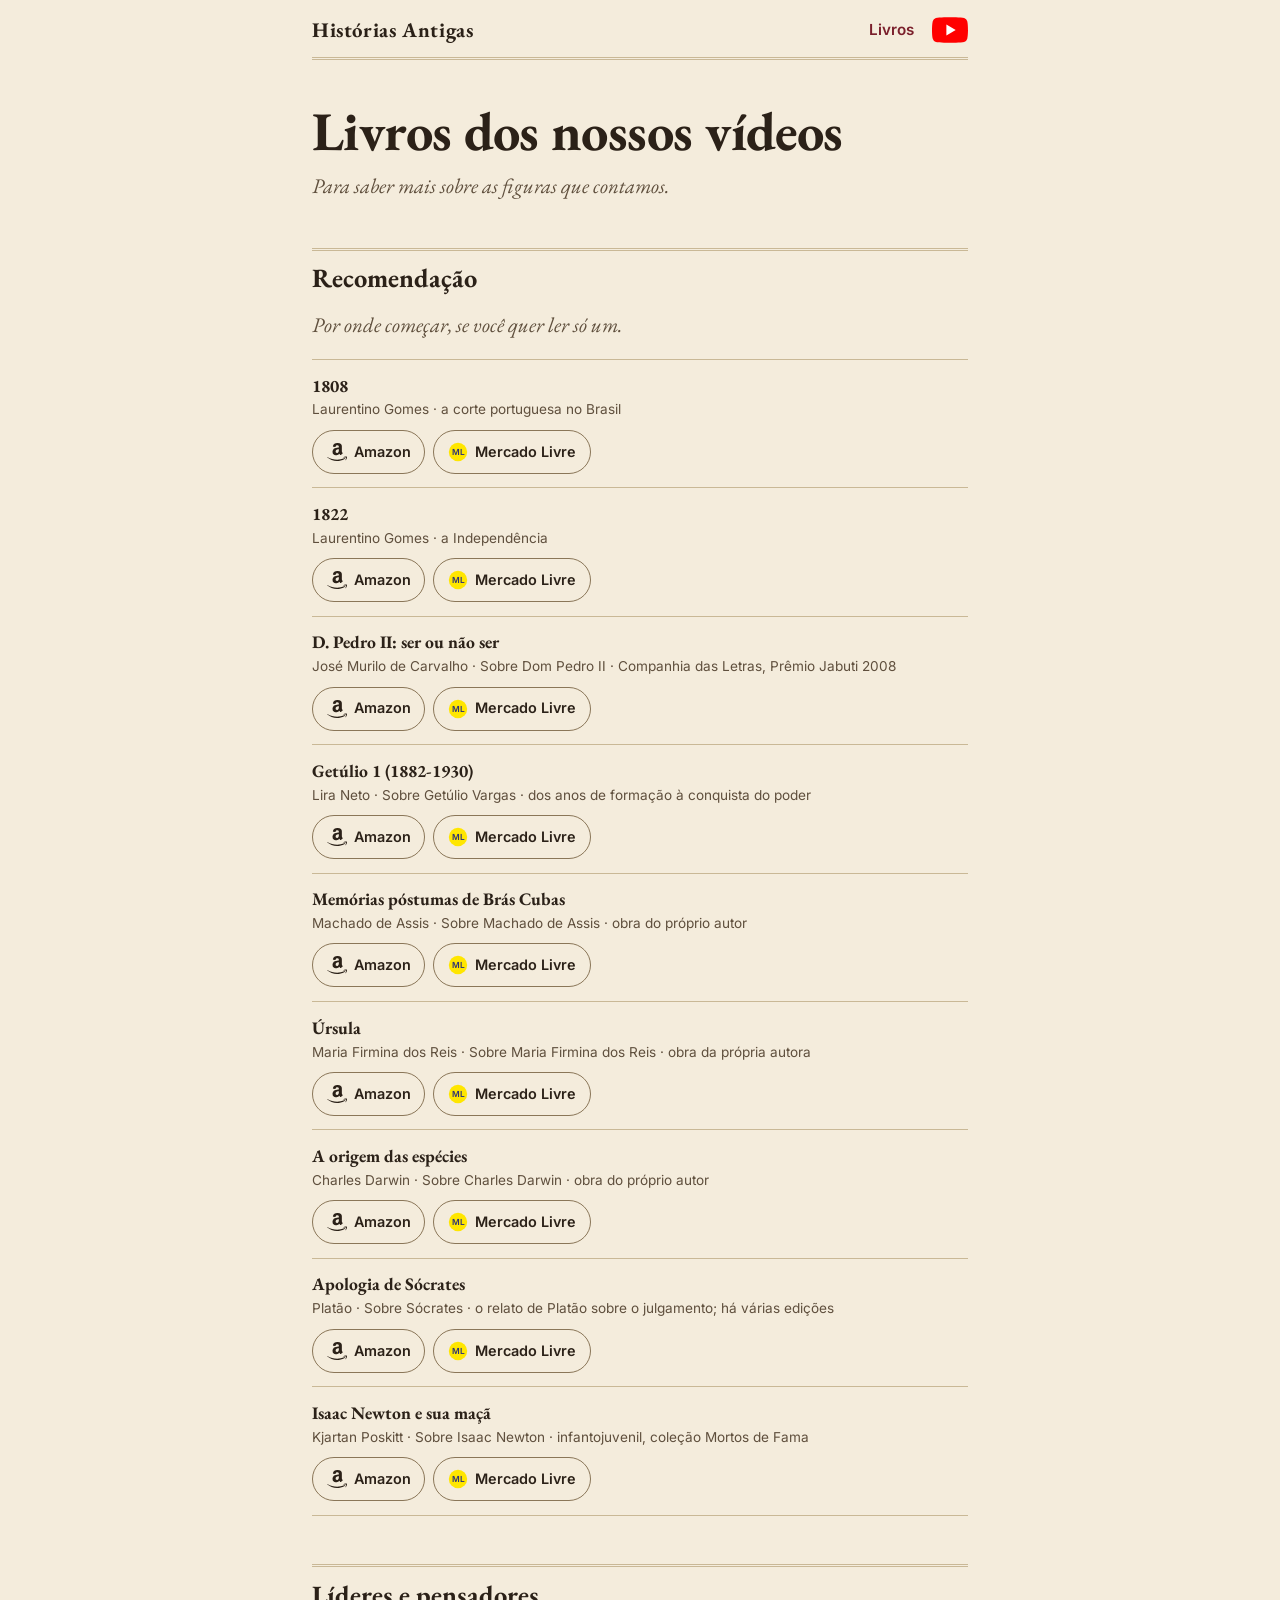
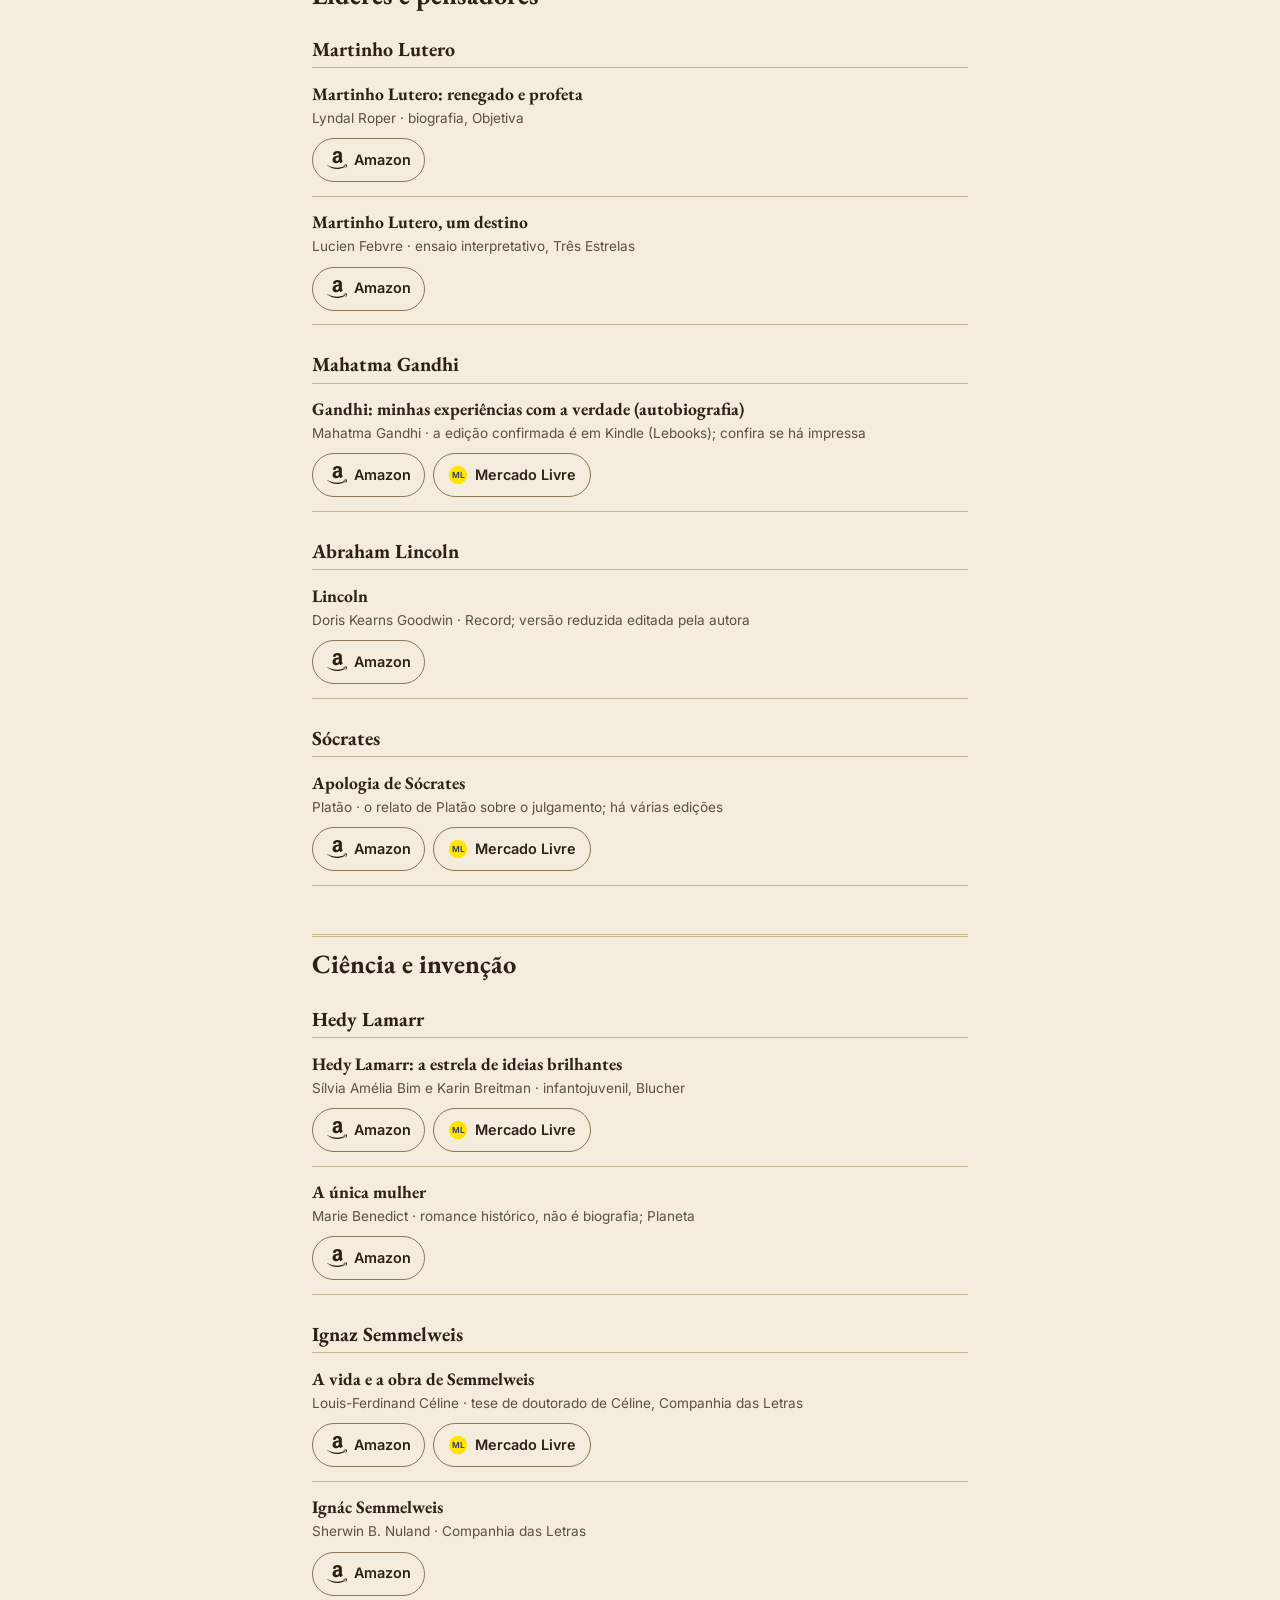
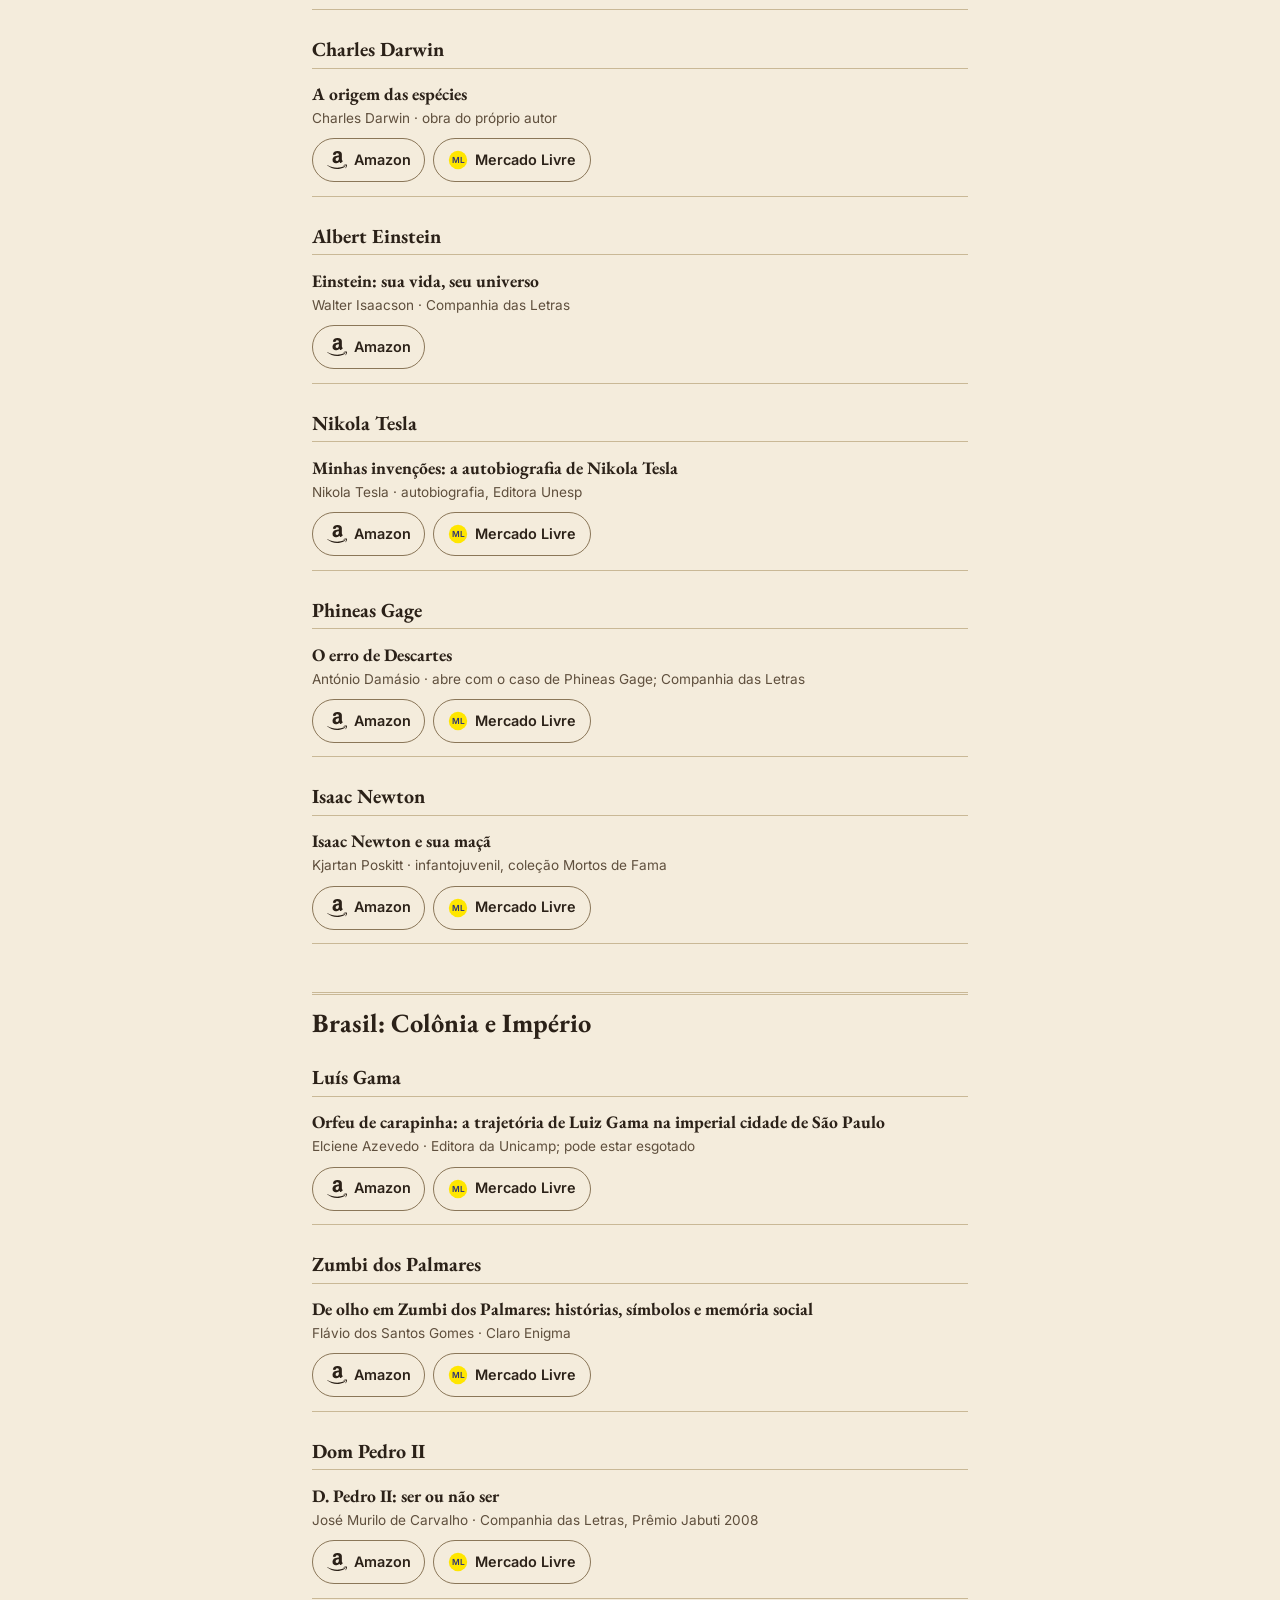
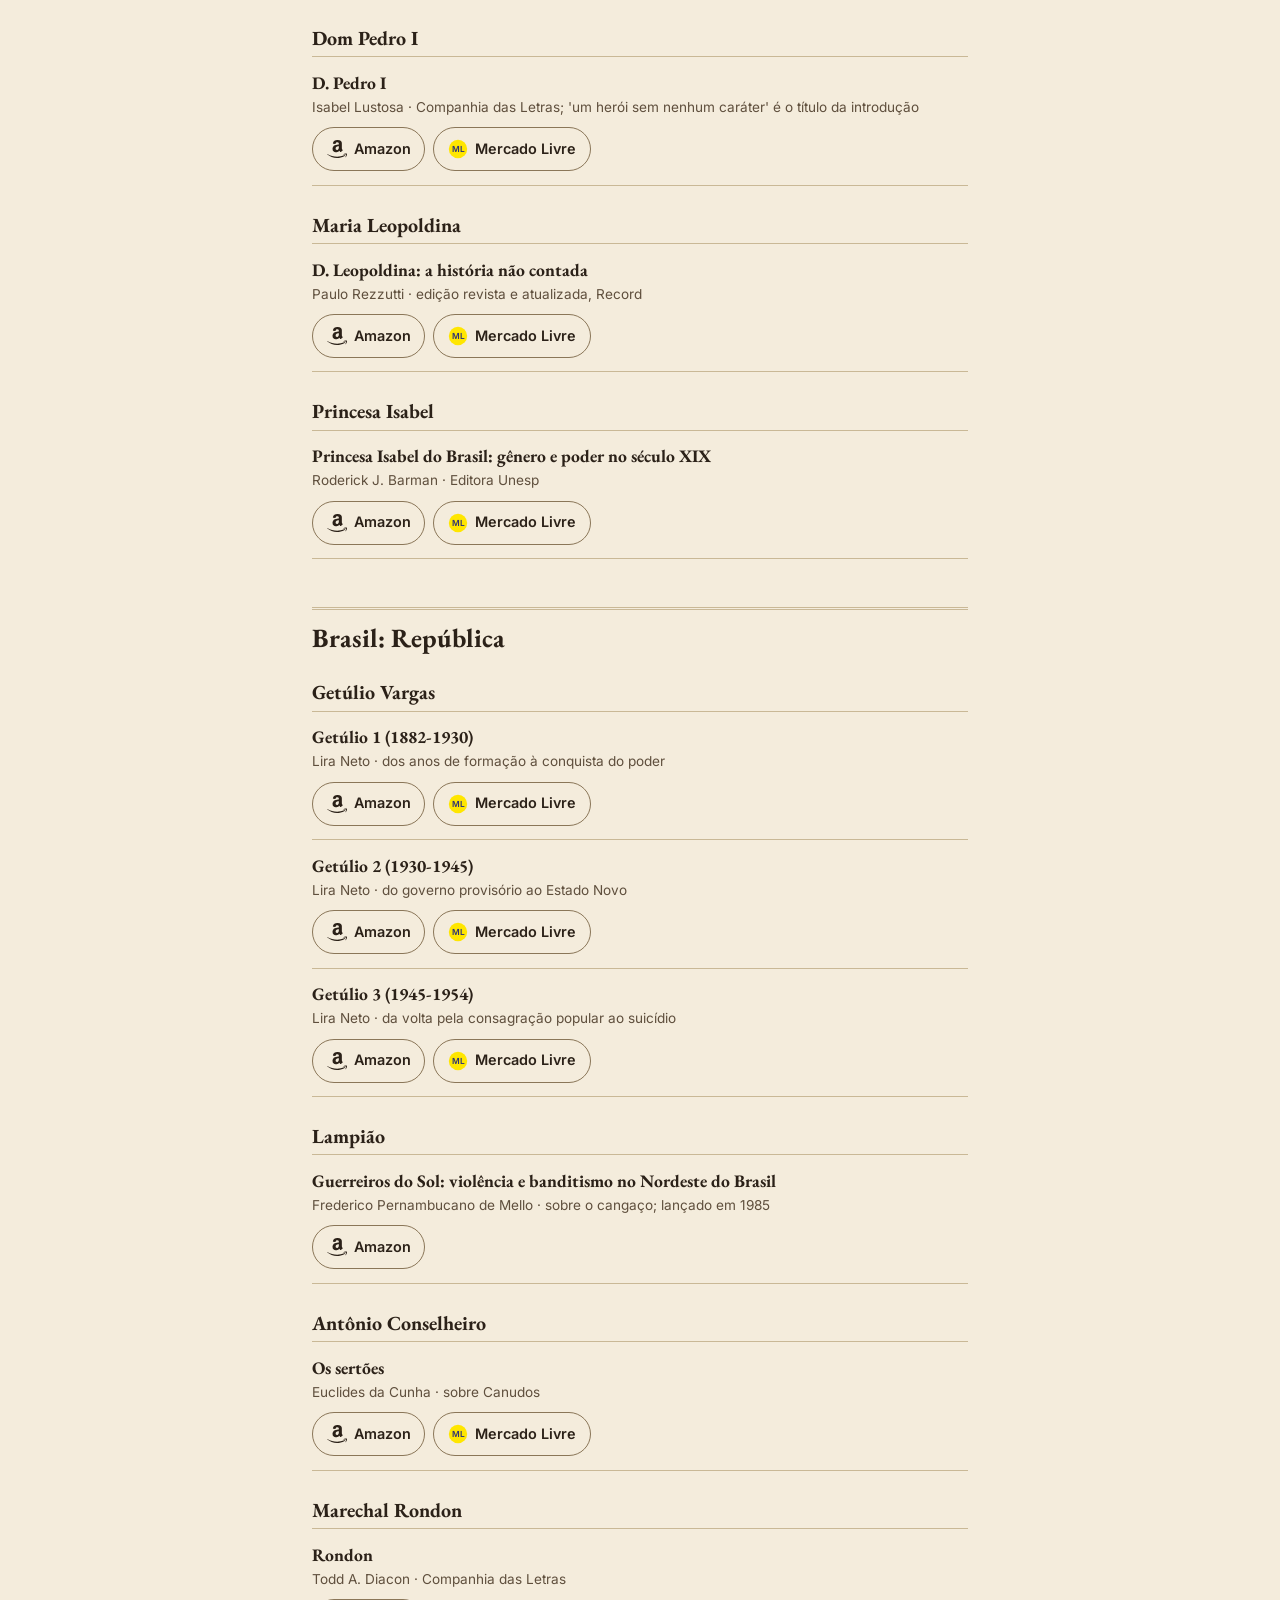
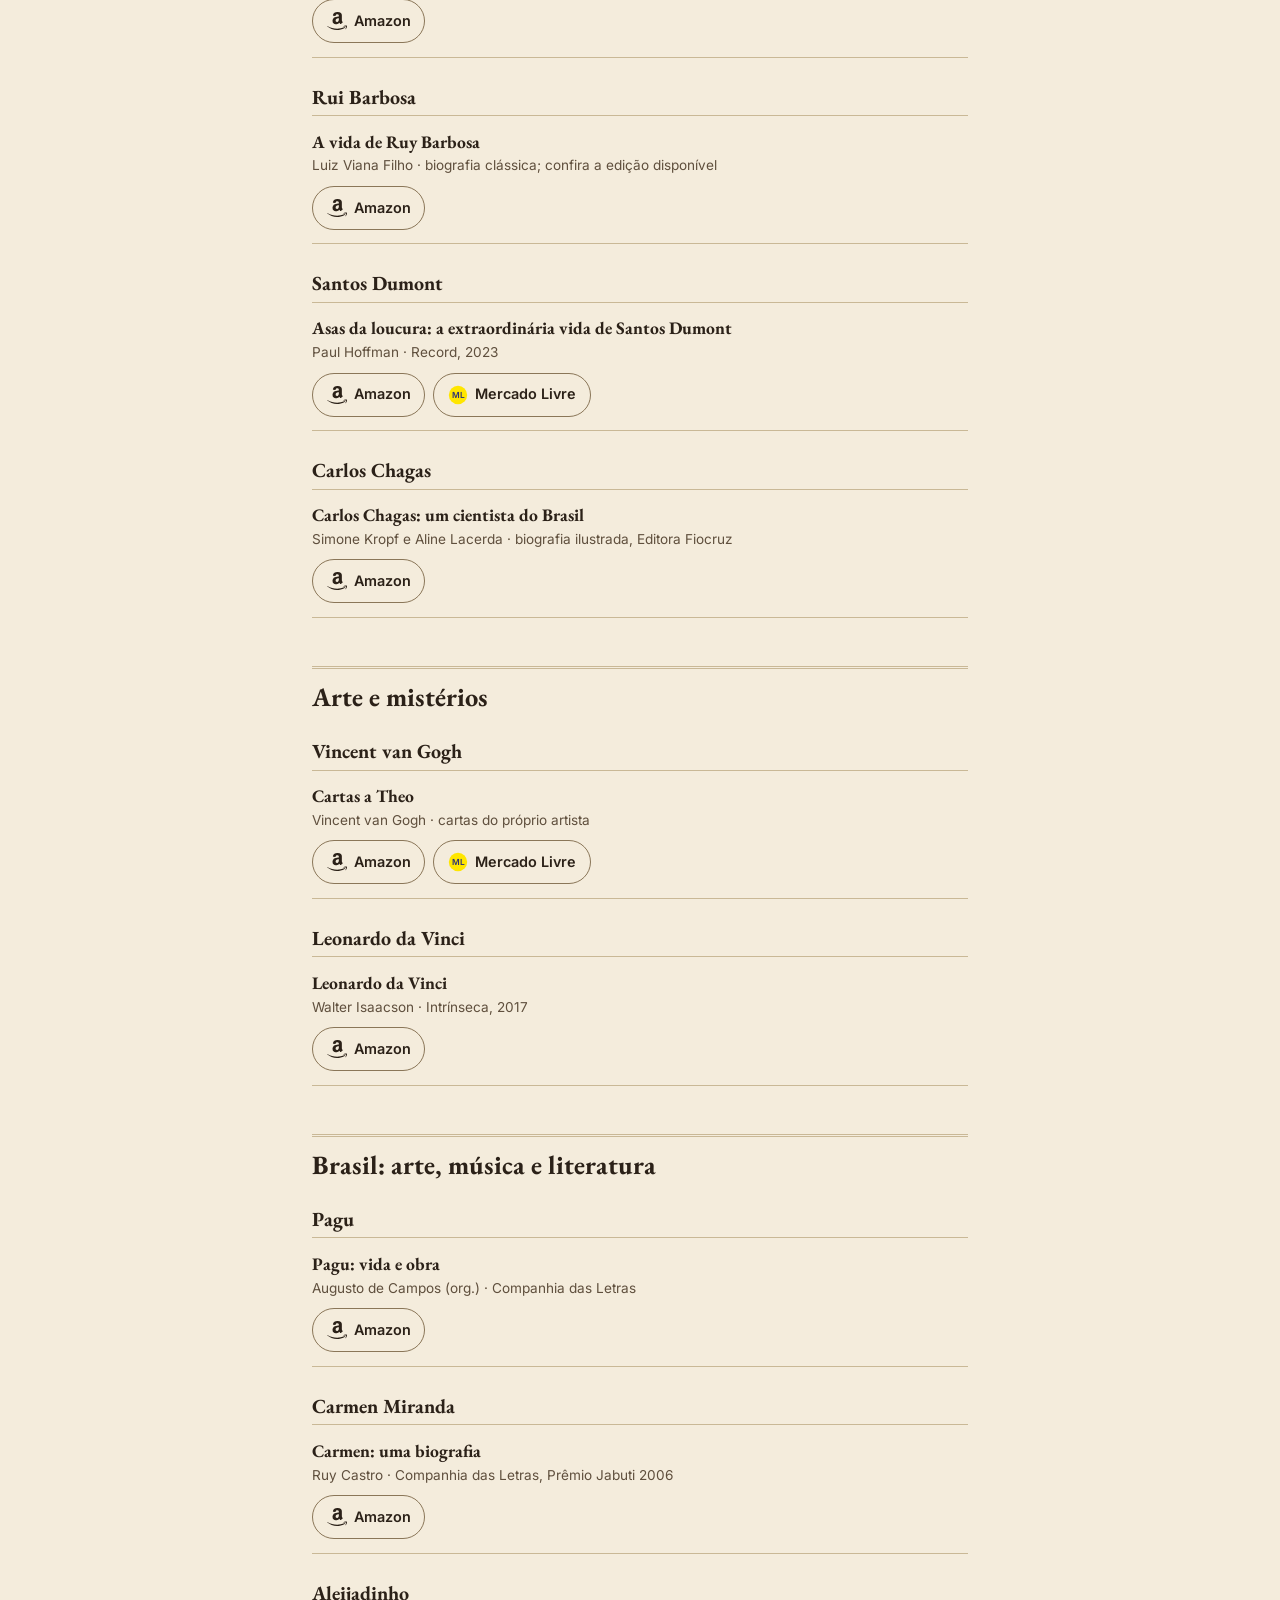
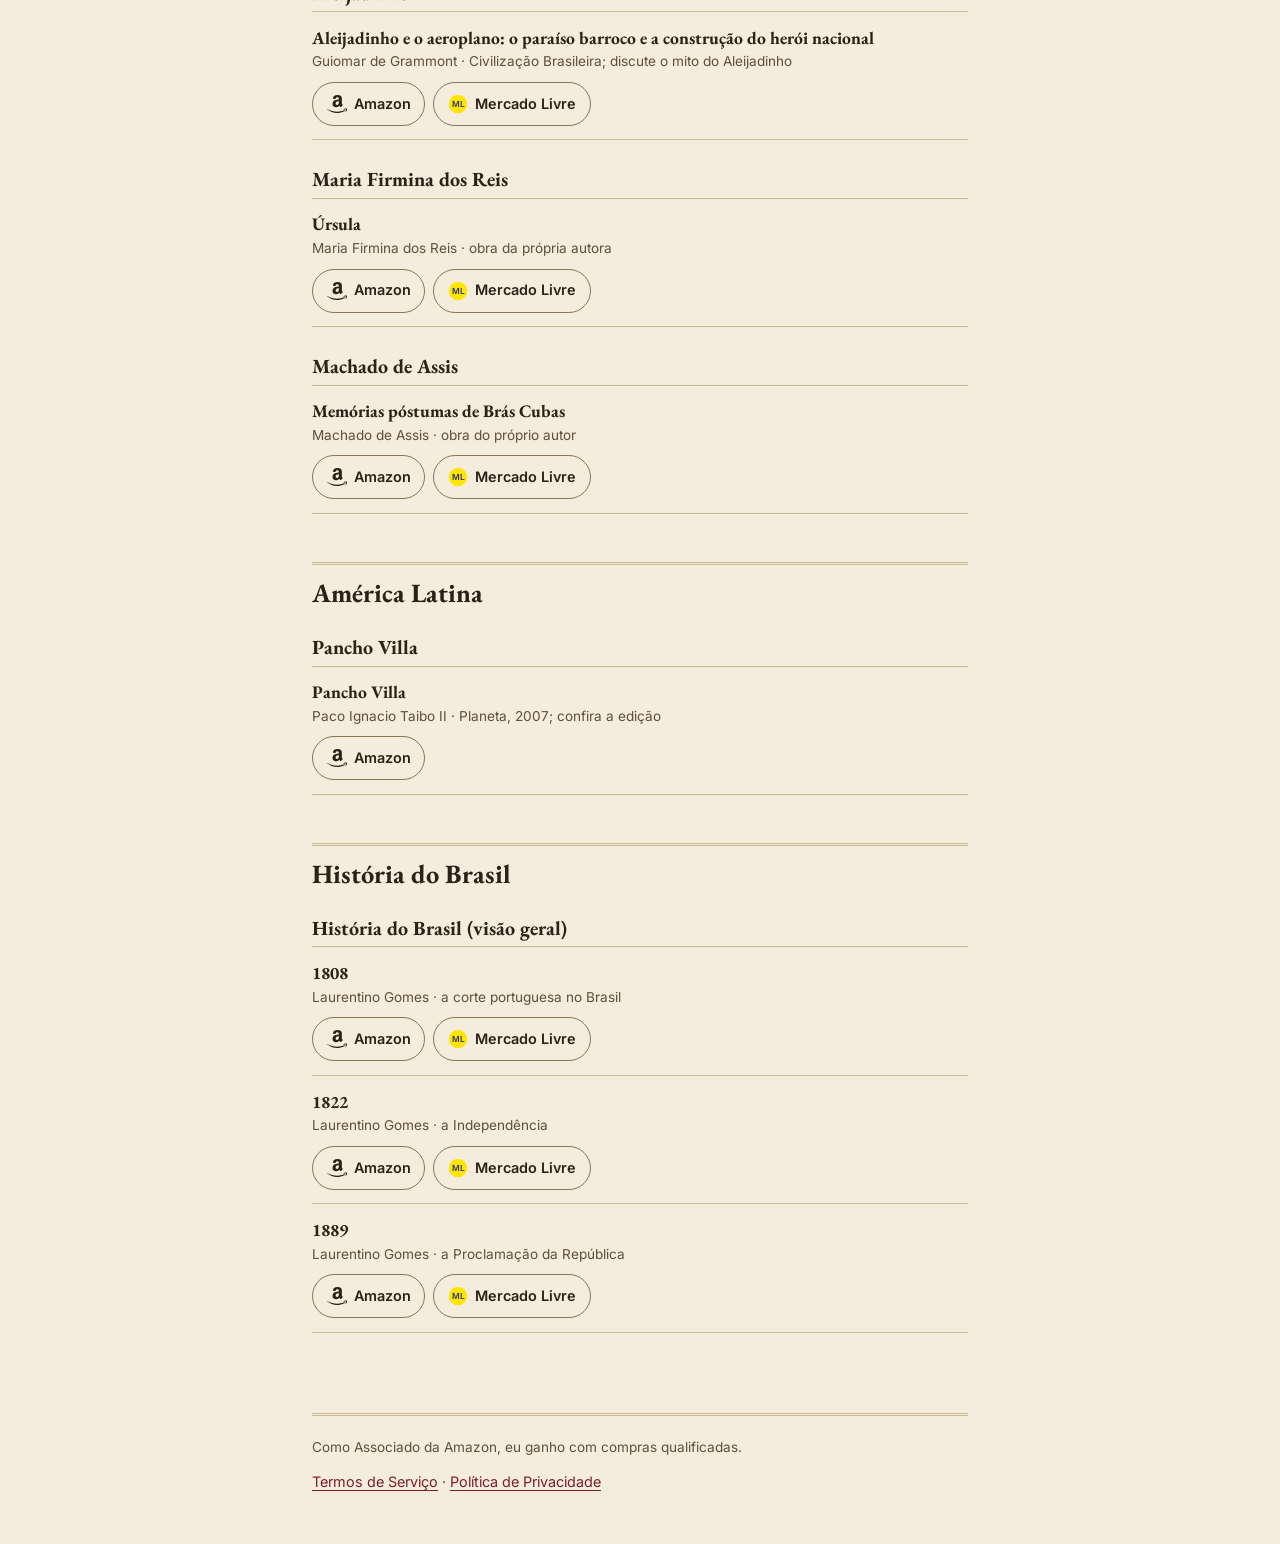
==== commit b847aff4: "Livros: links do Mercado Livre e atualizacao da lista (fim de linha LF) Co-Authored-By: Claude Sonne" ====
--- a/livros/index.html
+++ b/livros/index.html
@@ -1,31 +1,31 @@
-<!doctype html>
-<html lang="pt-BR">
-<head>
-<meta charset="utf-8">
-<meta name="viewport" content="width=device-width, initial-scale=1">
-<meta name="color-scheme" content="light dark">
-<title>Livros dos nossos vídeos | Histórias Antigas</title>
-<meta name="description" content="Livros para ler mais sobre as figuras históricas dos nossos vídeos.">
-<link rel="canonical" href="https://historiasantigas.com.br/livros/">
-<meta property="og:url" content="https://historiasantigas.com.br/livros/">
-<meta property="og:type" content="website">
-<meta property="og:title" content="Livros dos nossos vídeos">
-<meta property="og:description" content="Livros para ler mais sobre as figuras históricas dos nossos vídeos.">
-<meta property="og:image" content="https://historiasantigas.com.br/icon-1024.jpg">
-<link rel="icon" href="../favicon.ico" sizes="any">
-<link rel="icon" type="image/png" sizes="32x32" href="../favicon-32.png">
-<link rel="apple-touch-icon" href="../apple-touch-icon.png">
-<link rel="stylesheet" href="../assets/estilo.css">
-</head>
-<body>
-<header class="topo">
-<a class="marca" href="../">Histórias Antigas</a>
-<nav aria-label="Principal"><a href="../livros/">Livros</a><a class="youtube" href="https://www.youtube.com/@videosdehistoriasantigas" target="_blank" rel="noopener noreferrer" aria-label="Vídeos longos no YouTube" title="Vídeos longos no YouTube"><svg viewBox="0 0 24 17" width="36" height="26" role="img" aria-hidden="true"><path fill="#f00" d="M23.5 2.66A3 3 0 0 0 21.4.53C19.5 0 12 0 12 0S4.5 0 2.6.53A3 3 0 0 0 .5 2.66C0 4.56 0 8.5 0 8.5s0 3.94.5 5.84a3 3 0 0 0 2.1 2.13C4.5 17 12 17 12 17s7.5 0 9.4-.53a3 3 0 0 0 2.1-2.13c.5-1.9.5-5.84.5-5.84s0-3.94-.5-5.84z"/><path fill="#fff" d="M9.6 12.1V4.9l6.2 3.6z"/></svg></a></nav>
-</header>
-<main class="conteudo"><h1>Livros dos nossos vídeos</h1><p class="lema">Para saber mais sobre as figuras que contamos.</p><section id="recomendacao" class="assunto"><h2>Recomendação</h2><p class="lema">Por onde começar, se você quer ler só um.</p><ul class="livros" role="list"><li><div class="info"><span class="titulo">1808</span><small>Laurentino Gomes · a corte portuguesa no Brasil</small><span class="lojas"><a class="loja amazon" href="https://www.amazon.com.br/s?k=1808+Laurentino+Gomes&amp;i=stripbooks&amp;tag=historiasan00-20" target="_blank" rel="sponsored noopener noreferrer" aria-label="Comprar na Amazon"><svg viewBox="0 0 24 24" width="20" height="20" aria-hidden="true" focusable="false"><path fill="currentColor" d="M.045 18.02c.072-.116.187-.124.348-.022 3.636 2.11 7.594 3.166 11.87 3.166 2.852 0 5.668-.533 8.447-1.595l.315-.14c.138-.06.234-.1.293-.13.226-.088.39-.046.525.13.12.174.09.336-.12.48-.256.19-.6.41-1.006.654-1.244.743-2.64 1.316-4.185 1.726a17.617 17.617 0 01-10.951-.577 17.88 17.88 0 01-5.43-3.35c-.1-.074-.151-.15-.151-.22 0-.047.021-.09.051-.13zm6.565-6.218c0-1.005.247-1.863.743-2.577.495-.71 1.17-1.25 2.04-1.615.796-.335 1.756-.575 2.912-.72.39-.046 1.033-.103 1.92-.174v-.37c0-.93-.105-1.558-.3-1.875-.302-.43-.78-.65-1.44-.65h-.182c-.48.046-.896.196-1.246.46-.35.27-.575.63-.675 1.096-.06.3-.206.465-.435.51l-2.52-.315c-.248-.06-.372-.18-.372-.39 0-.046.007-.09.022-.15.247-1.29.855-2.25 1.82-2.88.976-.616 2.1-.975 3.39-1.05h.54c1.65 0 2.957.434 3.888 1.29.135.15.27.3.405.48.12.165.224.314.283.45.075.134.15.33.195.57.06.254.105.42.135.51.03.104.062.3.076.615.01.313.02.493.02.553v5.28c0 .376.06.72.165 1.036.105.313.21.54.315.674l.51.674c.09.136.136.256.136.36 0 .12-.06.226-.18.314-1.2 1.05-1.86 1.62-1.963 1.71-.165.135-.375.15-.63.045a6.062 6.062 0 01-.526-.496l-.31-.347a9.391 9.391 0 01-.317-.42l-.3-.435c-.81.886-1.603 1.44-2.4 1.665-.494.15-1.093.227-1.83.227-1.11 0-2.04-.343-2.76-1.034-.72-.69-1.08-1.665-1.08-2.94l-.05-.076zm3.753-.438c0 .566.14 1.02.425 1.364.285.34.675.512 1.155.512.045 0 .106-.007.195-.02.09-.016.134-.023.166-.023.614-.16 1.08-.553 1.424-1.178.165-.28.285-.58.36-.91.09-.32.12-.59.135-.8.015-.195.015-.54.015-1.005v-.54c-.84 0-1.484.06-1.92.18-1.275.36-1.92 1.17-1.92 2.43l-.035-.02zm9.162 7.027c.03-.06.075-.11.132-.17.362-.243.714-.41 1.05-.5a8.094 8.094 0 011.612-.24c.14-.012.28 0 .41.03.65.06 1.05.168 1.172.33.063.09.099.228.099.39v.15c0 .51-.149 1.11-.424 1.8-.278.69-.664 1.248-1.156 1.68-.073.06-.14.09-.197.09-.03 0-.06 0-.09-.012-.09-.044-.107-.12-.064-.24.54-1.26.806-2.143.806-2.64 0-.15-.03-.27-.087-.344-.145-.166-.55-.257-1.224-.257-.243 0-.533.016-.87.046-.363.045-.7.09-1 .135-.09 0-.148-.014-.18-.044-.03-.03-.036-.047-.02-.077 0-.017.006-.03.02-.063v-.06z"/></svg><span>Amazon</span></a></span></div></li><li><div class="info"><span class="titulo">1822</span><small>Laurentino Gomes · a Independência</small><span class="lojas"><a class="loja amazon" href="https://www.amazon.com.br/s?k=1822+Laurentino+Gomes&amp;i=stripbooks&amp;tag=historiasan00-20" target="_blank" rel="sponsored noopener noreferrer" aria-label="Comprar na Amazon"><svg viewBox="0 0 24 24" width="20" height="20" aria-hidden="true" focusable="false"><path fill="currentColor" d="M.045 18.02c.072-.116.187-.124.348-.022 3.636 2.11 7.594 3.166 11.87 3.166 2.852 0 5.668-.533 8.447-1.595l.315-.14c.138-.06.234-.1.293-.13.226-.088.39-.046.525.13.12.174.09.336-.12.48-.256.19-.6.41-1.006.654-1.244.743-2.64 1.316-4.185 1.726a17.617 17.617 0 01-10.951-.577 17.88 17.88 0 01-5.43-3.35c-.1-.074-.151-.15-.151-.22 0-.047.021-.09.051-.13zm6.565-6.218c0-1.005.247-1.863.743-2.577.495-.71 1.17-1.25 2.04-1.615.796-.335 1.756-.575 2.912-.72.39-.046 1.033-.103 1.92-.174v-.37c0-.93-.105-1.558-.3-1.875-.302-.43-.78-.65-1.44-.65h-.182c-.48.046-.896.196-1.246.46-.35.27-.575.63-.675 1.096-.06.3-.206.465-.435.51l-2.52-.315c-.248-.06-.372-.18-.372-.39 0-.046.007-.09.022-.15.247-1.29.855-2.25 1.82-2.88.976-.616 2.1-.975 3.39-1.05h.54c1.65 0 2.957.434 3.888 1.29.135.15.27.3.405.48.12.165.224.314.283.45.075.134.15.33.195.57.06.254.105.42.135.51.03.104.062.3.076.615.01.313.02.493.02.553v5.28c0 .376.06.72.165 1.036.105.313.21.54.315.674l.51.674c.09.136.136.256.136.36 0 .12-.06.226-.18.314-1.2 1.05-1.86 1.62-1.963 1.71-.165.135-.375.15-.63.045a6.062 6.062 0 01-.526-.496l-.31-.347a9.391 9.391 0 01-.317-.42l-.3-.435c-.81.886-1.603 1.44-2.4 1.665-.494.15-1.093.227-1.83.227-1.11 0-2.04-.343-2.76-1.034-.72-.69-1.08-1.665-1.08-2.94l-.05-.076zm3.753-.438c0 .566.14 1.02.425 1.364.285.34.675.512 1.155.512.045 0 .106-.007.195-.02.09-.016.134-.023.166-.023.614-.16 1.08-.553 1.424-1.178.165-.28.285-.58.36-.91.09-.32.12-.59.135-.8.015-.195.015-.54.015-1.005v-.54c-.84 0-1.484.06-1.92.18-1.275.36-1.92 1.17-1.92 2.43l-.035-.02zm9.162 7.027c.03-.06.075-.11.132-.17.362-.243.714-.41 1.05-.5a8.094 8.094 0 011.612-.24c.14-.012.28 0 .41.03.65.06 1.05.168 1.172.33.063.09.099.228.099.39v.15c0 .51-.149 1.11-.424 1.8-.278.69-.664 1.248-1.156 1.68-.073.06-.14.09-.197.09-.03 0-.06 0-.09-.012-.09-.044-.107-.12-.064-.24.54-1.26.806-2.143.806-2.64 0-.15-.03-.27-.087-.344-.145-.166-.55-.257-1.224-.257-.243 0-.533.016-.87.046-.363.045-.7.09-1 .135-.09 0-.148-.014-.18-.044-.03-.03-.036-.047-.02-.077 0-.017.006-.03.02-.063v-.06z"/></svg><span>Amazon</span></a></span></div></li><li><div class="info"><span class="titulo">D. Pedro II: ser ou não ser</span><small>José Murilo de Carvalho · Sobre Dom Pedro II · Companhia das Letras, Prêmio Jabuti 2008</small><span class="lojas"><a class="loja amazon" href="https://www.amazon.com.br/s?k=9788535909692&amp;i=stripbooks&amp;tag=historiasan00-20" target="_blank" rel="sponsored noopener noreferrer" aria-label="Comprar na Amazon"><svg viewBox="0 0 24 24" width="20" height="20" aria-hidden="true" focusable="false"><path fill="currentColor" d="M.045 18.02c.072-.116.187-.124.348-.022 3.636 2.11 7.594 3.166 11.87 3.166 2.852 0 5.668-.533 8.447-1.595l.315-.14c.138-.06.234-.1.293-.13.226-.088.39-.046.525.13.12.174.09.336-.12.48-.256.19-.6.41-1.006.654-1.244.743-2.64 1.316-4.185 1.726a17.617 17.617 0 01-10.951-.577 17.88 17.88 0 01-5.43-3.35c-.1-.074-.151-.15-.151-.22 0-.047.021-.09.051-.13zm6.565-6.218c0-1.005.247-1.863.743-2.577.495-.71 1.17-1.25 2.04-1.615.796-.335 1.756-.575 2.912-.72.39-.046 1.033-.103 1.92-.174v-.37c0-.93-.105-1.558-.3-1.875-.302-.43-.78-.65-1.44-.65h-.182c-.48.046-.896.196-1.246.46-.35.27-.575.63-.675 1.096-.06.3-.206.465-.435.51l-2.52-.315c-.248-.06-.372-.18-.372-.39 0-.046.007-.09.022-.15.247-1.29.855-2.25 1.82-2.88.976-.616 2.1-.975 3.39-1.05h.54c1.65 0 2.957.434 3.888 1.29.135.15.27.3.405.48.12.165.224.314.283.45.075.134.15.33.195.57.06.254.105.42.135.51.03.104.062.3.076.615.01.313.02.493.02.553v5.28c0 .376.06.72.165 1.036.105.313.21.54.315.674l.51.674c.09.136.136.256.136.36 0 .12-.06.226-.18.314-1.2 1.05-1.86 1.62-1.963 1.71-.165.135-.375.15-.63.045a6.062 6.062 0 01-.526-.496l-.31-.347a9.391 9.391 0 01-.317-.42l-.3-.435c-.81.886-1.603 1.44-2.4 1.665-.494.15-1.093.227-1.83.227-1.11 0-2.04-.343-2.76-1.034-.72-.69-1.08-1.665-1.08-2.94l-.05-.076zm3.753-.438c0 .566.14 1.02.425 1.364.285.34.675.512 1.155.512.045 0 .106-.007.195-.02.09-.016.134-.023.166-.023.614-.16 1.08-.553 1.424-1.178.165-.28.285-.58.36-.91.09-.32.12-.59.135-.8.015-.195.015-.54.015-1.005v-.54c-.84 0-1.484.06-1.92.18-1.275.36-1.92 1.17-1.92 2.43l-.035-.02zm9.162 7.027c.03-.06.075-.11.132-.17.362-.243.714-.41 1.05-.5a8.094 8.094 0 011.612-.24c.14-.012.28 0 .41.03.65.06 1.05.168 1.172.33.063.09.099.228.099.39v.15c0 .51-.149 1.11-.424 1.8-.278.69-.664 1.248-1.156 1.68-.073.06-.14.09-.197.09-.03 0-.06 0-.09-.012-.09-.044-.107-.12-.064-.24.54-1.26.806-2.143.806-2.64 0-.15-.03-.27-.087-.344-.145-.166-.55-.257-1.224-.257-.243 0-.533.016-.87.046-.363.045-.7.09-1 .135-.09 0-.148-.014-.18-.044-.03-.03-.036-.047-.02-.077 0-.017.006-.03.02-.063v-.06z"/></svg><span>Amazon</span></a></span></div></li><li><div class="info"><span class="titulo">Getúlio 1 (1882-1930)</span><small>Lira Neto · Sobre Getúlio Vargas · dos anos de formação à conquista do poder</small><span class="lojas"><a class="loja amazon" href="https://www.amazon.com.br/s?k=9788535920932&amp;i=stripbooks&amp;tag=historiasan00-20" target="_blank" rel="sponsored noopener noreferrer" aria-label="Comprar na Amazon"><svg viewBox="0 0 24 24" width="20" height="20" aria-hidden="true" focusable="false"><path fill="currentColor" d="M.045 18.02c.072-.116.187-.124.348-.022 3.636 2.11 7.594 3.166 11.87 3.166 2.852 0 5.668-.533 8.447-1.595l.315-.14c.138-.06.234-.1.293-.13.226-.088.39-.046.525.13.12.174.09.336-.12.48-.256.19-.6.41-1.006.654-1.244.743-2.64 1.316-4.185 1.726a17.617 17.617 0 01-10.951-.577 17.88 17.88 0 01-5.43-3.35c-.1-.074-.151-.15-.151-.22 0-.047.021-.09.051-.13zm6.565-6.218c0-1.005.247-1.863.743-2.577.495-.71 1.17-1.25 2.04-1.615.796-.335 1.756-.575 2.912-.72.39-.046 1.033-.103 1.92-.174v-.37c0-.93-.105-1.558-.3-1.875-.302-.43-.78-.65-1.44-.65h-.182c-.48.046-.896.196-1.246.46-.35.27-.575.63-.675 1.096-.06.3-.206.465-.435.51l-2.52-.315c-.248-.06-.372-.18-.372-.39 0-.046.007-.09.022-.15.247-1.29.855-2.25 1.82-2.88.976-.616 2.1-.975 3.39-1.05h.54c1.65 0 2.957.434 3.888 1.29.135.15.27.3.405.48.12.165.224.314.283.45.075.134.15.33.195.57.06.254.105.42.135.51.03.104.062.3.076.615.01.313.02.493.02.553v5.28c0 .376.06.72.165 1.036.105.313.21.54.315.674l.51.674c.09.136.136.256.136.36 0 .12-.06.226-.18.314-1.2 1.05-1.86 1.62-1.963 1.71-.165.135-.375.15-.63.045a6.062 6.062 0 01-.526-.496l-.31-.347a9.391 9.391 0 01-.317-.42l-.3-.435c-.81.886-1.603 1.44-2.4 1.665-.494.15-1.093.227-1.83.227-1.11 0-2.04-.343-2.76-1.034-.72-.69-1.08-1.665-1.08-2.94l-.05-.076zm3.753-.438c0 .566.14 1.02.425 1.364.285.34.675.512 1.155.512.045 0 .106-.007.195-.02.09-.016.134-.023.166-.023.614-.16 1.08-.553 1.424-1.178.165-.28.285-.58.36-.91.09-.32.12-.59.135-.8.015-.195.015-.54.015-1.005v-.54c-.84 0-1.484.06-1.92.18-1.275.36-1.92 1.17-1.92 2.43l-.035-.02zm9.162 7.027c.03-.06.075-.11.132-.17.362-.243.714-.41 1.05-.5a8.094 8.094 0 011.612-.24c.14-.012.28 0 .41.03.65.06 1.05.168 1.172.33.063.09.099.228.099.39v.15c0 .51-.149 1.11-.424 1.8-.278.69-.664 1.248-1.156 1.68-.073.06-.14.09-.197.09-.03 0-.06 0-.09-.012-.09-.044-.107-.12-.064-.24.54-1.26.806-2.143.806-2.64 0-.15-.03-.27-.087-.344-.145-.166-.55-.257-1.224-.257-.243 0-.533.016-.87.046-.363.045-.7.09-1 .135-.09 0-.148-.014-.18-.044-.03-.03-.036-.047-.02-.077 0-.017.006-.03.02-.063v-.06z"/></svg><span>Amazon</span></a></span></div></li><li><div class="info"><span class="titulo">Leonardo da Vinci</span><small>Walter Isaacson · Sobre Leonardo da Vinci · Intrínseca, 2017</small><span class="lojas"><a class="loja amazon" href="https://www.amazon.com.br/s?k=Leonardo+da+Vinci+Walter+Isaacson&amp;i=stripbooks&amp;tag=historiasan00-20" target="_blank" rel="sponsored noopener noreferrer" aria-label="Comprar na Amazon"><svg viewBox="0 0 24 24" width="20" height="20" aria-hidden="true" focusable="false"><path fill="currentColor" d="M.045 18.02c.072-.116.187-.124.348-.022 3.636 2.11 7.594 3.166 11.87 3.166 2.852 0 5.668-.533 8.447-1.595l.315-.14c.138-.06.234-.1.293-.13.226-.088.39-.046.525.13.12.174.09.336-.12.48-.256.19-.6.41-1.006.654-1.244.743-2.64 1.316-4.185 1.726a17.617 17.617 0 01-10.951-.577 17.88 17.88 0 01-5.43-3.35c-.1-.074-.151-.15-.151-.22 0-.047.021-.09.051-.13zm6.565-6.218c0-1.005.247-1.863.743-2.577.495-.71 1.17-1.25 2.04-1.615.796-.335 1.756-.575 2.912-.72.39-.046 1.033-.103 1.92-.174v-.37c0-.93-.105-1.558-.3-1.875-.302-.43-.78-.65-1.44-.65h-.182c-.48.046-.896.196-1.246.46-.35.27-.575.63-.675 1.096-.06.3-.206.465-.435.51l-2.52-.315c-.248-.06-.372-.18-.372-.39 0-.046.007-.09.022-.15.247-1.29.855-2.25 1.82-2.88.976-.616 2.1-.975 3.39-1.05h.54c1.65 0 2.957.434 3.888 1.29.135.15.27.3.405.48.12.165.224.314.283.45.075.134.15.33.195.57.06.254.105.42.135.51.03.104.062.3.076.615.01.313.02.493.02.553v5.28c0 .376.06.72.165 1.036.105.313.21.54.315.674l.51.674c.09.136.136.256.136.36 0 .12-.06.226-.18.314-1.2 1.05-1.86 1.62-1.963 1.71-.165.135-.375.15-.63.045a6.062 6.062 0 01-.526-.496l-.31-.347a9.391 9.391 0 01-.317-.42l-.3-.435c-.81.886-1.603 1.44-2.4 1.665-.494.15-1.093.227-1.83.227-1.11 0-2.04-.343-2.76-1.034-.72-.69-1.08-1.665-1.08-2.94l-.05-.076zm3.753-.438c0 .566.14 1.02.425 1.364.285.34.675.512 1.155.512.045 0 .106-.007.195-.02.09-.016.134-.023.166-.023.614-.16 1.08-.553 1.424-1.178.165-.28.285-.58.36-.91.09-.32.12-.59.135-.8.015-.195.015-.54.015-1.005v-.54c-.84 0-1.484.06-1.92.18-1.275.36-1.92 1.17-1.92 2.43l-.035-.02zm9.162 7.027c.03-.06.075-.11.132-.17.362-.243.714-.41 1.05-.5a8.094 8.094 0 011.612-.24c.14-.012.28 0 .41.03.65.06 1.05.168 1.172.33.063.09.099.228.099.39v.15c0 .51-.149 1.11-.424 1.8-.278.69-.664 1.248-1.156 1.68-.073.06-.14.09-.197.09-.03 0-.06 0-.09-.012-.09-.044-.107-.12-.064-.24.54-1.26.806-2.143.806-2.64 0-.15-.03-.27-.087-.344-.145-.166-.55-.257-1.224-.257-.243 0-.533.016-.87.046-.363.045-.7.09-1 .135-.09 0-.148-.014-.18-.044-.03-.03-.036-.047-.02-.077 0-.017.006-.03.02-.063v-.06z"/></svg><span>Amazon</span></a></span></div></li></ul></section><section id="lideres" class="assunto"><h2>Líderes e pensadores</h2><h3>Martinho Lutero</h3><ul class="livros" role="list"><li><div class="info"><span class="titulo">Martinho Lutero: renegado e profeta</span><small>Lyndal Roper · biografia, Objetiva</small><span class="lojas"><a class="loja amazon" href="https://www.amazon.com.br/s?k=Martinho+Lutero%3A+renegado+e+profeta+Lyndal+Roper&amp;i=stripbooks&amp;tag=historiasan00-20" target="_blank" rel="sponsored noopener noreferrer" aria-label="Comprar na Amazon"><svg viewBox="0 0 24 24" width="20" height="20" aria-hidden="true" focusable="false"><path fill="currentColor" d="M.045 18.02c.072-.116.187-.124.348-.022 3.636 2.11 7.594 3.166 11.87 3.166 2.852 0 5.668-.533 8.447-1.595l.315-.14c.138-.06.234-.1.293-.13.226-.088.39-.046.525.13.12.174.09.336-.12.48-.256.19-.6.41-1.006.654-1.244.743-2.64 1.316-4.185 1.726a17.617 17.617 0 01-10.951-.577 17.88 17.88 0 01-5.43-3.35c-.1-.074-.151-.15-.151-.22 0-.047.021-.09.051-.13zm6.565-6.218c0-1.005.247-1.863.743-2.577.495-.71 1.17-1.25 2.04-1.615.796-.335 1.756-.575 2.912-.72.39-.046 1.033-.103 1.92-.174v-.37c0-.93-.105-1.558-.3-1.875-.302-.43-.78-.65-1.44-.65h-.182c-.48.046-.896.196-1.246.46-.35.27-.575.63-.675 1.096-.06.3-.206.465-.435.51l-2.52-.315c-.248-.06-.372-.18-.372-.39 0-.046.007-.09.022-.15.247-1.29.855-2.25 1.82-2.88.976-.616 2.1-.975 3.39-1.05h.54c1.65 0 2.957.434 3.888 1.29.135.15.27.3.405.48.12.165.224.314.283.45.075.134.15.33.195.57.06.254.105.42.135.51.03.104.062.3.076.615.01.313.02.493.02.553v5.28c0 .376.06.72.165 1.036.105.313.21.54.315.674l.51.674c.09.136.136.256.136.36 0 .12-.06.226-.18.314-1.2 1.05-1.86 1.62-1.963 1.71-.165.135-.375.15-.63.045a6.062 6.062 0 01-.526-.496l-.31-.347a9.391 9.391 0 01-.317-.42l-.3-.435c-.81.886-1.603 1.44-2.4 1.665-.494.15-1.093.227-1.83.227-1.11 0-2.04-.343-2.76-1.034-.72-.69-1.08-1.665-1.08-2.94l-.05-.076zm3.753-.438c0 .566.14 1.02.425 1.364.285.34.675.512 1.155.512.045 0 .106-.007.195-.02.09-.016.134-.023.166-.023.614-.16 1.08-.553 1.424-1.178.165-.28.285-.58.36-.91.09-.32.12-.59.135-.8.015-.195.015-.54.015-1.005v-.54c-.84 0-1.484.06-1.92.18-1.275.36-1.92 1.17-1.92 2.43l-.035-.02zm9.162 7.027c.03-.06.075-.11.132-.17.362-.243.714-.41 1.05-.5a8.094 8.094 0 011.612-.24c.14-.012.28 0 .41.03.65.06 1.05.168 1.172.33.063.09.099.228.099.39v.15c0 .51-.149 1.11-.424 1.8-.278.69-.664 1.248-1.156 1.68-.073.06-.14.09-.197.09-.03 0-.06 0-.09-.012-.09-.044-.107-.12-.064-.24.54-1.26.806-2.143.806-2.64 0-.15-.03-.27-.087-.344-.145-.166-.55-.257-1.224-.257-.243 0-.533.016-.87.046-.363.045-.7.09-1 .135-.09 0-.148-.014-.18-.044-.03-.03-.036-.047-.02-.077 0-.017.006-.03.02-.063v-.06z"/></svg><span>Amazon</span></a></span></div></li><li><div class="info"><span class="titulo">Martinho Lutero, um destino</span><small>Lucien Febvre · ensaio interpretativo, Três Estrelas</small><span class="lojas"><a class="loja amazon" href="https://www.amazon.com.br/s?k=Martinho+Lutero%2C+um+destino+Lucien+Febvre&amp;i=stripbooks&amp;tag=historiasan00-20" target="_blank" rel="sponsored noopener noreferrer" aria-label="Comprar na Amazon"><svg viewBox="0 0 24 24" width="20" height="20" aria-hidden="true" focusable="false"><path fill="currentColor" d="M.045 18.02c.072-.116.187-.124.348-.022 3.636 2.11 7.594 3.166 11.87 3.166 2.852 0 5.668-.533 8.447-1.595l.315-.14c.138-.06.234-.1.293-.13.226-.088.39-.046.525.13.12.174.09.336-.12.48-.256.19-.6.41-1.006.654-1.244.743-2.64 1.316-4.185 1.726a17.617 17.617 0 01-10.951-.577 17.88 17.88 0 01-5.43-3.35c-.1-.074-.151-.15-.151-.22 0-.047.021-.09.051-.13zm6.565-6.218c0-1.005.247-1.863.743-2.577.495-.71 1.17-1.25 2.04-1.615.796-.335 1.756-.575 2.912-.72.39-.046 1.033-.103 1.92-.174v-.37c0-.93-.105-1.558-.3-1.875-.302-.43-.78-.65-1.44-.65h-.182c-.48.046-.896.196-1.246.46-.35.27-.575.63-.675 1.096-.06.3-.206.465-.435.51l-2.52-.315c-.248-.06-.372-.18-.372-.39 0-.046.007-.09.022-.15.247-1.29.855-2.25 1.82-2.88.976-.616 2.1-.975 3.39-1.05h.54c1.65 0 2.957.434 3.888 1.29.135.15.27.3.405.48.12.165.224.314.283.45.075.134.15.33.195.57.06.254.105.42.135.51.03.104.062.3.076.615.01.313.02.493.02.553v5.28c0 .376.06.72.165 1.036.105.313.21.54.315.674l.51.674c.09.136.136.256.136.36 0 .12-.06.226-.18.314-1.2 1.05-1.86 1.62-1.963 1.71-.165.135-.375.15-.63.045a6.062 6.062 0 01-.526-.496l-.31-.347a9.391 9.391 0 01-.317-.42l-.3-.435c-.81.886-1.603 1.44-2.4 1.665-.494.15-1.093.227-1.83.227-1.11 0-2.04-.343-2.76-1.034-.72-.69-1.08-1.665-1.08-2.94l-.05-.076zm3.753-.438c0 .566.14 1.02.425 1.364.285.34.675.512 1.155.512.045 0 .106-.007.195-.02.09-.016.134-.023.166-.023.614-.16 1.08-.553 1.424-1.178.165-.28.285-.58.36-.91.09-.32.12-.59.135-.8.015-.195.015-.54.015-1.005v-.54c-.84 0-1.484.06-1.92.18-1.275.36-1.92 1.17-1.92 2.43l-.035-.02zm9.162 7.027c.03-.06.075-.11.132-.17.362-.243.714-.41 1.05-.5a8.094 8.094 0 011.612-.24c.14-.012.28 0 .41.03.65.06 1.05.168 1.172.33.063.09.099.228.099.39v.15c0 .51-.149 1.11-.424 1.8-.278.69-.664 1.248-1.156 1.68-.073.06-.14.09-.197.09-.03 0-.06 0-.09-.012-.09-.044-.107-.12-.064-.24.54-1.26.806-2.143.806-2.64 0-.15-.03-.27-.087-.344-.145-.166-.55-.257-1.224-.257-.243 0-.533.016-.87.046-.363.045-.7.09-1 .135-.09 0-.148-.014-.18-.044-.03-.03-.036-.047-.02-.077 0-.017.006-.03.02-.063v-.06z"/></svg><span>Amazon</span></a></span></div></li></ul><h3>Mahatma Gandhi</h3><ul class="livros" role="list"><li><div class="info"><span class="titulo">Gandhi: minhas experiências com a verdade (autobiografia)</span><small>Mahatma Gandhi · a edição confirmada é em Kindle (Lebooks); confira se há impressa</small><span class="lojas"><a class="loja amazon" href="https://www.amazon.com.br/s?k=Gandhi%3A+minhas+experi%C3%AAncias+com+a+verdade+%28autobiografia%29+Mahatma+Gandhi&amp;i=stripbooks&amp;tag=historiasan00-20" target="_blank" rel="sponsored noopener noreferrer" aria-label="Comprar na Amazon"><svg viewBox="0 0 24 24" width="20" height="20" aria-hidden="true" focusable="false"><path fill="currentColor" d="M.045 18.02c.072-.116.187-.124.348-.022 3.636 2.11 7.594 3.166 11.87 3.166 2.852 0 5.668-.533 8.447-1.595l.315-.14c.138-.06.234-.1.293-.13.226-.088.39-.046.525.13.12.174.09.336-.12.48-.256.19-.6.41-1.006.654-1.244.743-2.64 1.316-4.185 1.726a17.617 17.617 0 01-10.951-.577 17.88 17.88 0 01-5.43-3.35c-.1-.074-.151-.15-.151-.22 0-.047.021-.09.051-.13zm6.565-6.218c0-1.005.247-1.863.743-2.577.495-.71 1.17-1.25 2.04-1.615.796-.335 1.756-.575 2.912-.72.39-.046 1.033-.103 1.92-.174v-.37c0-.93-.105-1.558-.3-1.875-.302-.43-.78-.65-1.44-.65h-.182c-.48.046-.896.196-1.246.46-.35.27-.575.63-.675 1.096-.06.3-.206.465-.435.51l-2.52-.315c-.248-.06-.372-.18-.372-.39 0-.046.007-.09.022-.15.247-1.29.855-2.25 1.82-2.88.976-.616 2.1-.975 3.39-1.05h.54c1.65 0 2.957.434 3.888 1.29.135.15.27.3.405.48.12.165.224.314.283.45.075.134.15.33.195.57.06.254.105.42.135.51.03.104.062.3.076.615.01.313.02.493.02.553v5.28c0 .376.06.72.165 1.036.105.313.21.54.315.674l.51.674c.09.136.136.256.136.36 0 .12-.06.226-.18.314-1.2 1.05-1.86 1.62-1.963 1.71-.165.135-.375.15-.63.045a6.062 6.062 0 01-.526-.496l-.31-.347a9.391 9.391 0 01-.317-.42l-.3-.435c-.81.886-1.603 1.44-2.4 1.665-.494.15-1.093.227-1.83.227-1.11 0-2.04-.343-2.76-1.034-.72-.69-1.08-1.665-1.08-2.94l-.05-.076zm3.753-.438c0 .566.14 1.02.425 1.364.285.34.675.512 1.155.512.045 0 .106-.007.195-.02.09-.016.134-.023.166-.023.614-.16 1.08-.553 1.424-1.178.165-.28.285-.58.36-.91.09-.32.12-.59.135-.8.015-.195.015-.54.015-1.005v-.54c-.84 0-1.484.06-1.92.18-1.275.36-1.92 1.17-1.92 2.43l-.035-.02zm9.162 7.027c.03-.06.075-.11.132-.17.362-.243.714-.41 1.05-.5a8.094 8.094 0 011.612-.24c.14-.012.28 0 .41.03.65.06 1.05.168 1.172.33.063.09.099.228.099.39v.15c0 .51-.149 1.11-.424 1.8-.278.69-.664 1.248-1.156 1.68-.073.06-.14.09-.197.09-.03 0-.06 0-.09-.012-.09-.044-.107-.12-.064-.24.54-1.26.806-2.143.806-2.64 0-.15-.03-.27-.087-.344-.145-.166-.55-.257-1.224-.257-.243 0-.533.016-.87.046-.363.045-.7.09-1 .135-.09 0-.148-.014-.18-.044-.03-.03-.036-.047-.02-.077 0-.017.006-.03.02-.063v-.06z"/></svg><span>Amazon</span></a></span></div></li></ul><h3>Abraham Lincoln</h3><ul class="livros" role="list"><li><div class="info"><span class="titulo">Lincoln</span><small>Doris Kearns Goodwin · Record; versão reduzida editada pela autora</small><span class="lojas"><a class="loja amazon" href="https://www.amazon.com.br/s?k=9788501402776&amp;i=stripbooks&amp;tag=historiasan00-20" target="_blank" rel="sponsored noopener noreferrer" aria-label="Comprar na Amazon"><svg viewBox="0 0 24 24" width="20" height="20" aria-hidden="true" focusable="false"><path fill="currentColor" d="M.045 18.02c.072-.116.187-.124.348-.022 3.636 2.11 7.594 3.166 11.87 3.166 2.852 0 5.668-.533 8.447-1.595l.315-.14c.138-.06.234-.1.293-.13.226-.088.39-.046.525.13.12.174.09.336-.12.48-.256.19-.6.41-1.006.654-1.244.743-2.64 1.316-4.185 1.726a17.617 17.617 0 01-10.951-.577 17.88 17.88 0 01-5.43-3.35c-.1-.074-.151-.15-.151-.22 0-.047.021-.09.051-.13zm6.565-6.218c0-1.005.247-1.863.743-2.577.495-.71 1.17-1.25 2.04-1.615.796-.335 1.756-.575 2.912-.72.39-.046 1.033-.103 1.92-.174v-.37c0-.93-.105-1.558-.3-1.875-.302-.43-.78-.65-1.44-.65h-.182c-.48.046-.896.196-1.246.46-.35.27-.575.63-.675 1.096-.06.3-.206.465-.435.51l-2.52-.315c-.248-.06-.372-.18-.372-.39 0-.046.007-.09.022-.15.247-1.29.855-2.25 1.82-2.88.976-.616 2.1-.975 3.39-1.05h.54c1.65 0 2.957.434 3.888 1.29.135.15.27.3.405.48.12.165.224.314.283.45.075.134.15.33.195.57.06.254.105.42.135.51.03.104.062.3.076.615.01.313.02.493.02.553v5.28c0 .376.06.72.165 1.036.105.313.21.54.315.674l.51.674c.09.136.136.256.136.36 0 .12-.06.226-.18.314-1.2 1.05-1.86 1.62-1.963 1.71-.165.135-.375.15-.63.045a6.062 6.062 0 01-.526-.496l-.31-.347a9.391 9.391 0 01-.317-.42l-.3-.435c-.81.886-1.603 1.44-2.4 1.665-.494.15-1.093.227-1.83.227-1.11 0-2.04-.343-2.76-1.034-.72-.69-1.08-1.665-1.08-2.94l-.05-.076zm3.753-.438c0 .566.14 1.02.425 1.364.285.34.675.512 1.155.512.045 0 .106-.007.195-.02.09-.016.134-.023.166-.023.614-.16 1.08-.553 1.424-1.178.165-.28.285-.58.36-.91.09-.32.12-.59.135-.8.015-.195.015-.54.015-1.005v-.54c-.84 0-1.484.06-1.92.18-1.275.36-1.92 1.17-1.92 2.43l-.035-.02zm9.162 7.027c.03-.06.075-.11.132-.17.362-.243.714-.41 1.05-.5a8.094 8.094 0 011.612-.24c.14-.012.28 0 .41.03.65.06 1.05.168 1.172.33.063.09.099.228.099.39v.15c0 .51-.149 1.11-.424 1.8-.278.69-.664 1.248-1.156 1.68-.073.06-.14.09-.197.09-.03 0-.06 0-.09-.012-.09-.044-.107-.12-.064-.24.54-1.26.806-2.143.806-2.64 0-.15-.03-.27-.087-.344-.145-.166-.55-.257-1.224-.257-.243 0-.533.016-.87.046-.363.045-.7.09-1 .135-.09 0-.148-.014-.18-.044-.03-.03-.036-.047-.02-.077 0-.017.006-.03.02-.063v-.06z"/></svg><span>Amazon</span></a></span></div></li></ul><h3>Sócrates</h3><ul class="livros" role="list"><li><div class="info"><span class="titulo">Apologia de Sócrates</span><small>Platão · o relato de Platão sobre o julgamento; há várias edições</small><span class="lojas"><a class="loja amazon" href="https://www.amazon.com.br/s?k=Apologia+de+S%C3%B3crates+Plat%C3%A3o&amp;i=stripbooks&amp;tag=historiasan00-20" target="_blank" rel="sponsored noopener noreferrer" aria-label="Comprar na Amazon"><svg viewBox="0 0 24 24" width="20" height="20" aria-hidden="true" focusable="false"><path fill="currentColor" d="M.045 18.02c.072-.116.187-.124.348-.022 3.636 2.11 7.594 3.166 11.87 3.166 2.852 0 5.668-.533 8.447-1.595l.315-.14c.138-.06.234-.1.293-.13.226-.088.39-.046.525.13.12.174.09.336-.12.48-.256.19-.6.41-1.006.654-1.244.743-2.64 1.316-4.185 1.726a17.617 17.617 0 01-10.951-.577 17.88 17.88 0 01-5.43-3.35c-.1-.074-.151-.15-.151-.22 0-.047.021-.09.051-.13zm6.565-6.218c0-1.005.247-1.863.743-2.577.495-.71 1.17-1.25 2.04-1.615.796-.335 1.756-.575 2.912-.72.39-.046 1.033-.103 1.92-.174v-.37c0-.93-.105-1.558-.3-1.875-.302-.43-.78-.65-1.44-.65h-.182c-.48.046-.896.196-1.246.46-.35.27-.575.63-.675 1.096-.06.3-.206.465-.435.51l-2.52-.315c-.248-.06-.372-.18-.372-.39 0-.046.007-.09.022-.15.247-1.29.855-2.25 1.82-2.88.976-.616 2.1-.975 3.39-1.05h.54c1.65 0 2.957.434 3.888 1.29.135.15.27.3.405.48.12.165.224.314.283.45.075.134.15.33.195.57.06.254.105.42.135.51.03.104.062.3.076.615.01.313.02.493.02.553v5.28c0 .376.06.72.165 1.036.105.313.21.54.315.674l.51.674c.09.136.136.256.136.36 0 .12-.06.226-.18.314-1.2 1.05-1.86 1.62-1.963 1.71-.165.135-.375.15-.63.045a6.062 6.062 0 01-.526-.496l-.31-.347a9.391 9.391 0 01-.317-.42l-.3-.435c-.81.886-1.603 1.44-2.4 1.665-.494.15-1.093.227-1.83.227-1.11 0-2.04-.343-2.76-1.034-.72-.69-1.08-1.665-1.08-2.94l-.05-.076zm3.753-.438c0 .566.14 1.02.425 1.364.285.34.675.512 1.155.512.045 0 .106-.007.195-.02.09-.016.134-.023.166-.023.614-.16 1.08-.553 1.424-1.178.165-.28.285-.58.36-.91.09-.32.12-.59.135-.8.015-.195.015-.54.015-1.005v-.54c-.84 0-1.484.06-1.92.18-1.275.36-1.92 1.17-1.92 2.43l-.035-.02zm9.162 7.027c.03-.06.075-.11.132-.17.362-.243.714-.41 1.05-.5a8.094 8.094 0 011.612-.24c.14-.012.28 0 .41.03.65.06 1.05.168 1.172.33.063.09.099.228.099.39v.15c0 .51-.149 1.11-.424 1.8-.278.69-.664 1.248-1.156 1.68-.073.06-.14.09-.197.09-.03 0-.06 0-.09-.012-.09-.044-.107-.12-.064-.24.54-1.26.806-2.143.806-2.64 0-.15-.03-.27-.087-.344-.145-.166-.55-.257-1.224-.257-.243 0-.533.016-.87.046-.363.045-.7.09-1 .135-.09 0-.148-.014-.18-.044-.03-.03-.036-.047-.02-.077 0-.017.006-.03.02-.063v-.06z"/></svg><span>Amazon</span></a></span></div></li></ul></section><section id="ciencia" class="assunto"><h2>Ciência e invenção</h2><h3>Hedy Lamarr</h3><ul class="livros" role="list"><li><div class="info"><span class="titulo">Hedy Lamarr: a estrela de ideias brilhantes</span><small>Sílvia Amélia Bim e Karin Breitman · infantojuvenil, Blucher</small><span class="lojas"><a class="loja amazon" href="https://www.amazon.com.br/s?k=9788521221647&amp;i=stripbooks&amp;tag=historiasan00-20" target="_blank" rel="sponsored noopener noreferrer" aria-label="Comprar na Amazon"><svg viewBox="0 0 24 24" width="20" height="20" aria-hidden="true" focusable="false"><path fill="currentColor" d="M.045 18.02c.072-.116.187-.124.348-.022 3.636 2.11 7.594 3.166 11.87 3.166 2.852 0 5.668-.533 8.447-1.595l.315-.14c.138-.06.234-.1.293-.13.226-.088.39-.046.525.13.12.174.09.336-.12.48-.256.19-.6.41-1.006.654-1.244.743-2.64 1.316-4.185 1.726a17.617 17.617 0 01-10.951-.577 17.88 17.88 0 01-5.43-3.35c-.1-.074-.151-.15-.151-.22 0-.047.021-.09.051-.13zm6.565-6.218c0-1.005.247-1.863.743-2.577.495-.71 1.17-1.25 2.04-1.615.796-.335 1.756-.575 2.912-.72.39-.046 1.033-.103 1.92-.174v-.37c0-.93-.105-1.558-.3-1.875-.302-.43-.78-.65-1.44-.65h-.182c-.48.046-.896.196-1.246.46-.35.27-.575.63-.675 1.096-.06.3-.206.465-.435.51l-2.52-.315c-.248-.06-.372-.18-.372-.39 0-.046.007-.09.022-.15.247-1.29.855-2.25 1.82-2.88.976-.616 2.1-.975 3.39-1.05h.54c1.65 0 2.957.434 3.888 1.29.135.15.27.3.405.48.12.165.224.314.283.45.075.134.15.33.195.57.06.254.105.42.135.51.03.104.062.3.076.615.01.313.02.493.02.553v5.28c0 .376.06.72.165 1.036.105.313.21.54.315.674l.51.674c.09.136.136.256.136.36 0 .12-.06.226-.18.314-1.2 1.05-1.86 1.62-1.963 1.71-.165.135-.375.15-.63.045a6.062 6.062 0 01-.526-.496l-.31-.347a9.391 9.391 0 01-.317-.42l-.3-.435c-.81.886-1.603 1.44-2.4 1.665-.494.15-1.093.227-1.83.227-1.11 0-2.04-.343-2.76-1.034-.72-.69-1.08-1.665-1.08-2.94l-.05-.076zm3.753-.438c0 .566.14 1.02.425 1.364.285.34.675.512 1.155.512.045 0 .106-.007.195-.02.09-.016.134-.023.166-.023.614-.16 1.08-.553 1.424-1.178.165-.28.285-.58.36-.91.09-.32.12-.59.135-.8.015-.195.015-.54.015-1.005v-.54c-.84 0-1.484.06-1.92.18-1.275.36-1.92 1.17-1.92 2.43l-.035-.02zm9.162 7.027c.03-.06.075-.11.132-.17.362-.243.714-.41 1.05-.5a8.094 8.094 0 011.612-.24c.14-.012.28 0 .41.03.65.06 1.05.168 1.172.33.063.09.099.228.099.39v.15c0 .51-.149 1.11-.424 1.8-.278.69-.664 1.248-1.156 1.68-.073.06-.14.09-.197.09-.03 0-.06 0-.09-.012-.09-.044-.107-.12-.064-.24.54-1.26.806-2.143.806-2.64 0-.15-.03-.27-.087-.344-.145-.166-.55-.257-1.224-.257-.243 0-.533.016-.87.046-.363.045-.7.09-1 .135-.09 0-.148-.014-.18-.044-.03-.03-.036-.047-.02-.077 0-.017.006-.03.02-.063v-.06z"/></svg><span>Amazon</span></a></span></div></li><li><div class="info"><span class="titulo">A única mulher</span><small>Marie Benedict · romance histórico, não é biografia; Planeta</small><span class="lojas"><a class="loja amazon" href="https://www.amazon.com.br/s?k=A+%C3%BAnica+mulher+Marie+Benedict&amp;i=stripbooks&amp;tag=historiasan00-20" target="_blank" rel="sponsored noopener noreferrer" aria-label="Comprar na Amazon"><svg viewBox="0 0 24 24" width="20" height="20" aria-hidden="true" focusable="false"><path fill="currentColor" d="M.045 18.02c.072-.116.187-.124.348-.022 3.636 2.11 7.594 3.166 11.87 3.166 2.852 0 5.668-.533 8.447-1.595l.315-.14c.138-.06.234-.1.293-.13.226-.088.39-.046.525.13.12.174.09.336-.12.48-.256.19-.6.41-1.006.654-1.244.743-2.64 1.316-4.185 1.726a17.617 17.617 0 01-10.951-.577 17.88 17.88 0 01-5.43-3.35c-.1-.074-.151-.15-.151-.22 0-.047.021-.09.051-.13zm6.565-6.218c0-1.005.247-1.863.743-2.577.495-.71 1.17-1.25 2.04-1.615.796-.335 1.756-.575 2.912-.72.39-.046 1.033-.103 1.92-.174v-.37c0-.93-.105-1.558-.3-1.875-.302-.43-.78-.65-1.44-.65h-.182c-.48.046-.896.196-1.246.46-.35.27-.575.63-.675 1.096-.06.3-.206.465-.435.51l-2.52-.315c-.248-.06-.372-.18-.372-.39 0-.046.007-.09.022-.15.247-1.29.855-2.25 1.82-2.88.976-.616 2.1-.975 3.39-1.05h.54c1.65 0 2.957.434 3.888 1.29.135.15.27.3.405.48.12.165.224.314.283.45.075.134.15.33.195.57.06.254.105.42.135.51.03.104.062.3.076.615.01.313.02.493.02.553v5.28c0 .376.06.72.165 1.036.105.313.21.54.315.674l.51.674c.09.136.136.256.136.36 0 .12-.06.226-.18.314-1.2 1.05-1.86 1.62-1.963 1.71-.165.135-.375.15-.63.045a6.062 6.062 0 01-.526-.496l-.31-.347a9.391 9.391 0 01-.317-.42l-.3-.435c-.81.886-1.603 1.44-2.4 1.665-.494.15-1.093.227-1.83.227-1.11 0-2.04-.343-2.76-1.034-.72-.69-1.08-1.665-1.08-2.94l-.05-.076zm3.753-.438c0 .566.14 1.02.425 1.364.285.34.675.512 1.155.512.045 0 .106-.007.195-.02.09-.016.134-.023.166-.023.614-.16 1.08-.553 1.424-1.178.165-.28.285-.58.36-.91.09-.32.12-.59.135-.8.015-.195.015-.54.015-1.005v-.54c-.84 0-1.484.06-1.92.18-1.275.36-1.92 1.17-1.92 2.43l-.035-.02zm9.162 7.027c.03-.06.075-.11.132-.17.362-.243.714-.41 1.05-.5a8.094 8.094 0 011.612-.24c.14-.012.28 0 .41.03.65.06 1.05.168 1.172.33.063.09.099.228.099.39v.15c0 .51-.149 1.11-.424 1.8-.278.69-.664 1.248-1.156 1.68-.073.06-.14.09-.197.09-.03 0-.06 0-.09-.012-.09-.044-.107-.12-.064-.24.54-1.26.806-2.143.806-2.64 0-.15-.03-.27-.087-.344-.145-.166-.55-.257-1.224-.257-.243 0-.533.016-.87.046-.363.045-.7.09-1 .135-.09 0-.148-.014-.18-.044-.03-.03-.036-.047-.02-.077 0-.017.006-.03.02-.063v-.06z"/></svg><span>Amazon</span></a></span></div></li></ul><h3>Ignaz Semmelweis</h3><ul class="livros" role="list"><li><div class="info"><span class="titulo">A vida e a obra de Semmelweis</span><small>Louis-Ferdinand Céline · tese de doutorado de Céline, Companhia das Letras</small><span class="lojas"><a class="loja amazon" href="https://www.amazon.com.br/s?k=9788571647527&amp;i=stripbooks&amp;tag=historiasan00-20" target="_blank" rel="sponsored noopener noreferrer" aria-label="Comprar na Amazon"><svg viewBox="0 0 24 24" width="20" height="20" aria-hidden="true" focusable="false"><path fill="currentColor" d="M.045 18.02c.072-.116.187-.124.348-.022 3.636 2.11 7.594 3.166 11.87 3.166 2.852 0 5.668-.533 8.447-1.595l.315-.14c.138-.06.234-.1.293-.13.226-.088.39-.046.525.13.12.174.09.336-.12.48-.256.19-.6.41-1.006.654-1.244.743-2.64 1.316-4.185 1.726a17.617 17.617 0 01-10.951-.577 17.88 17.88 0 01-5.43-3.35c-.1-.074-.151-.15-.151-.22 0-.047.021-.09.051-.13zm6.565-6.218c0-1.005.247-1.863.743-2.577.495-.71 1.17-1.25 2.04-1.615.796-.335 1.756-.575 2.912-.72.39-.046 1.033-.103 1.92-.174v-.37c0-.93-.105-1.558-.3-1.875-.302-.43-.78-.65-1.44-.65h-.182c-.48.046-.896.196-1.246.46-.35.27-.575.63-.675 1.096-.06.3-.206.465-.435.51l-2.52-.315c-.248-.06-.372-.18-.372-.39 0-.046.007-.09.022-.15.247-1.29.855-2.25 1.82-2.88.976-.616 2.1-.975 3.39-1.05h.54c1.65 0 2.957.434 3.888 1.29.135.15.27.3.405.48.12.165.224.314.283.45.075.134.15.33.195.57.06.254.105.42.135.51.03.104.062.3.076.615.01.313.02.493.02.553v5.28c0 .376.06.72.165 1.036.105.313.21.54.315.674l.51.674c.09.136.136.256.136.36 0 .12-.06.226-.18.314-1.2 1.05-1.86 1.62-1.963 1.71-.165.135-.375.15-.63.045a6.062 6.062 0 01-.526-.496l-.31-.347a9.391 9.391 0 01-.317-.42l-.3-.435c-.81.886-1.603 1.44-2.4 1.665-.494.15-1.093.227-1.83.227-1.11 0-2.04-.343-2.76-1.034-.72-.69-1.08-1.665-1.08-2.94l-.05-.076zm3.753-.438c0 .566.14 1.02.425 1.364.285.34.675.512 1.155.512.045 0 .106-.007.195-.02.09-.016.134-.023.166-.023.614-.16 1.08-.553 1.424-1.178.165-.28.285-.58.36-.91.09-.32.12-.59.135-.8.015-.195.015-.54.015-1.005v-.54c-.84 0-1.484.06-1.92.18-1.275.36-1.92 1.17-1.92 2.43l-.035-.02zm9.162 7.027c.03-.06.075-.11.132-.17.362-.243.714-.41 1.05-.5a8.094 8.094 0 011.612-.24c.14-.012.28 0 .41.03.65.06 1.05.168 1.172.33.063.09.099.228.099.39v.15c0 .51-.149 1.11-.424 1.8-.278.69-.664 1.248-1.156 1.68-.073.06-.14.09-.197.09-.03 0-.06 0-.09-.012-.09-.044-.107-.12-.064-.24.54-1.26.806-2.143.806-2.64 0-.15-.03-.27-.087-.344-.145-.166-.55-.257-1.224-.257-.243 0-.533.016-.87.046-.363.045-.7.09-1 .135-.09 0-.148-.014-.18-.044-.03-.03-.036-.047-.02-.077 0-.017.006-.03.02-.063v-.06z"/></svg><span>Amazon</span></a></span></div></li><li><div class="info"><span class="titulo">Ignác Semmelweis</span><small>Sherwin B. Nuland · Companhia das Letras</small><span class="lojas"><a class="loja amazon" href="https://www.amazon.com.br/s?k=Ign%C3%A1c+Semmelweis+Sherwin+B.+Nuland&amp;i=stripbooks&amp;tag=historiasan00-20" target="_blank" rel="sponsored noopener noreferrer" aria-label="Comprar na Amazon"><svg viewBox="0 0 24 24" width="20" height="20" aria-hidden="true" focusable="false"><path fill="currentColor" d="M.045 18.02c.072-.116.187-.124.348-.022 3.636 2.11 7.594 3.166 11.87 3.166 2.852 0 5.668-.533 8.447-1.595l.315-.14c.138-.06.234-.1.293-.13.226-.088.39-.046.525.13.12.174.09.336-.12.48-.256.19-.6.41-1.006.654-1.244.743-2.64 1.316-4.185 1.726a17.617 17.617 0 01-10.951-.577 17.88 17.88 0 01-5.43-3.35c-.1-.074-.151-.15-.151-.22 0-.047.021-.09.051-.13zm6.565-6.218c0-1.005.247-1.863.743-2.577.495-.71 1.17-1.25 2.04-1.615.796-.335 1.756-.575 2.912-.72.39-.046 1.033-.103 1.92-.174v-.37c0-.93-.105-1.558-.3-1.875-.302-.43-.78-.65-1.44-.65h-.182c-.48.046-.896.196-1.246.46-.35.27-.575.63-.675 1.096-.06.3-.206.465-.435.51l-2.52-.315c-.248-.06-.372-.18-.372-.39 0-.046.007-.09.022-.15.247-1.29.855-2.25 1.82-2.88.976-.616 2.1-.975 3.39-1.05h.54c1.65 0 2.957.434 3.888 1.29.135.15.27.3.405.48.12.165.224.314.283.45.075.134.15.33.195.57.06.254.105.42.135.51.03.104.062.3.076.615.01.313.02.493.02.553v5.28c0 .376.06.72.165 1.036.105.313.21.54.315.674l.51.674c.09.136.136.256.136.36 0 .12-.06.226-.18.314-1.2 1.05-1.86 1.62-1.963 1.71-.165.135-.375.15-.63.045a6.062 6.062 0 01-.526-.496l-.31-.347a9.391 9.391 0 01-.317-.42l-.3-.435c-.81.886-1.603 1.44-2.4 1.665-.494.15-1.093.227-1.83.227-1.11 0-2.04-.343-2.76-1.034-.72-.69-1.08-1.665-1.08-2.94l-.05-.076zm3.753-.438c0 .566.14 1.02.425 1.364.285.34.675.512 1.155.512.045 0 .106-.007.195-.02.09-.016.134-.023.166-.023.614-.16 1.08-.553 1.424-1.178.165-.28.285-.58.36-.91.09-.32.12-.59.135-.8.015-.195.015-.54.015-1.005v-.54c-.84 0-1.484.06-1.92.18-1.275.36-1.92 1.17-1.92 2.43l-.035-.02zm9.162 7.027c.03-.06.075-.11.132-.17.362-.243.714-.41 1.05-.5a8.094 8.094 0 011.612-.24c.14-.012.28 0 .41.03.65.06 1.05.168 1.172.33.063.09.099.228.099.39v.15c0 .51-.149 1.11-.424 1.8-.278.69-.664 1.248-1.156 1.68-.073.06-.14.09-.197.09-.03 0-.06 0-.09-.012-.09-.044-.107-.12-.064-.24.54-1.26.806-2.143.806-2.64 0-.15-.03-.27-.087-.344-.145-.166-.55-.257-1.224-.257-.243 0-.533.016-.87.046-.363.045-.7.09-1 .135-.09 0-.148-.014-.18-.044-.03-.03-.036-.047-.02-.077 0-.017.006-.03.02-.063v-.06z"/></svg><span>Amazon</span></a></span></div></li></ul><h3>Charles Darwin</h3><ul class="livros" role="list"><li><div class="info"><span class="titulo">A origem das espécies</span><small>Charles Darwin · obra do próprio autor</small><span class="lojas"><a class="loja amazon" href="https://www.amazon.com.br/s?k=A+origem+das+esp%C3%A9cies+Charles+Darwin&amp;i=stripbooks&amp;tag=historiasan00-20" target="_blank" rel="sponsored noopener noreferrer" aria-label="Comprar na Amazon"><svg viewBox="0 0 24 24" width="20" height="20" aria-hidden="true" focusable="false"><path fill="currentColor" d="M.045 18.02c.072-.116.187-.124.348-.022 3.636 2.11 7.594 3.166 11.87 3.166 2.852 0 5.668-.533 8.447-1.595l.315-.14c.138-.06.234-.1.293-.13.226-.088.39-.046.525.13.12.174.09.336-.12.48-.256.19-.6.41-1.006.654-1.244.743-2.64 1.316-4.185 1.726a17.617 17.617 0 01-10.951-.577 17.88 17.88 0 01-5.43-3.35c-.1-.074-.151-.15-.151-.22 0-.047.021-.09.051-.13zm6.565-6.218c0-1.005.247-1.863.743-2.577.495-.71 1.17-1.25 2.04-1.615.796-.335 1.756-.575 2.912-.72.39-.046 1.033-.103 1.92-.174v-.37c0-.93-.105-1.558-.3-1.875-.302-.43-.78-.65-1.44-.65h-.182c-.48.046-.896.196-1.246.46-.35.27-.575.63-.675 1.096-.06.3-.206.465-.435.51l-2.52-.315c-.248-.06-.372-.18-.372-.39 0-.046.007-.09.022-.15.247-1.29.855-2.25 1.82-2.88.976-.616 2.1-.975 3.39-1.05h.54c1.65 0 2.957.434 3.888 1.29.135.15.27.3.405.48.12.165.224.314.283.45.075.134.15.33.195.57.06.254.105.42.135.51.03.104.062.3.076.615.01.313.02.493.02.553v5.28c0 .376.06.72.165 1.036.105.313.21.54.315.674l.51.674c.09.136.136.256.136.36 0 .12-.06.226-.18.314-1.2 1.05-1.86 1.62-1.963 1.71-.165.135-.375.15-.63.045a6.062 6.062 0 01-.526-.496l-.31-.347a9.391 9.391 0 01-.317-.42l-.3-.435c-.81.886-1.603 1.44-2.4 1.665-.494.15-1.093.227-1.83.227-1.11 0-2.04-.343-2.76-1.034-.72-.69-1.08-1.665-1.08-2.94l-.05-.076zm3.753-.438c0 .566.14 1.02.425 1.364.285.34.675.512 1.155.512.045 0 .106-.007.195-.02.09-.016.134-.023.166-.023.614-.16 1.08-.553 1.424-1.178.165-.28.285-.58.36-.91.09-.32.12-.59.135-.8.015-.195.015-.54.015-1.005v-.54c-.84 0-1.484.06-1.92.18-1.275.36-1.92 1.17-1.92 2.43l-.035-.02zm9.162 7.027c.03-.06.075-.11.132-.17.362-.243.714-.41 1.05-.5a8.094 8.094 0 011.612-.24c.14-.012.28 0 .41.03.65.06 1.05.168 1.172.33.063.09.099.228.099.39v.15c0 .51-.149 1.11-.424 1.8-.278.69-.664 1.248-1.156 1.68-.073.06-.14.09-.197.09-.03 0-.06 0-.09-.012-.09-.044-.107-.12-.064-.24.54-1.26.806-2.143.806-2.64 0-.15-.03-.27-.087-.344-.145-.166-.55-.257-1.224-.257-.243 0-.533.016-.87.046-.363.045-.7.09-1 .135-.09 0-.148-.014-.18-.044-.03-.03-.036-.047-.02-.077 0-.017.006-.03.02-.063v-.06z"/></svg><span>Amazon</span></a></span></div></li></ul><h3>Albert Einstein</h3><ul class="livros" role="list"><li><div class="info"><span class="titulo">Einstein: sua vida, seu universo</span><small>Walter Isaacson · Companhia das Letras</small><span class="lojas"><a class="loja amazon" href="https://www.amazon.com.br/s?k=9788535911282&amp;i=stripbooks&amp;tag=historiasan00-20" target="_blank" rel="sponsored noopener noreferrer" aria-label="Comprar na Amazon"><svg viewBox="0 0 24 24" width="20" height="20" aria-hidden="true" focusable="false"><path fill="currentColor" d="M.045 18.02c.072-.116.187-.124.348-.022 3.636 2.11 7.594 3.166 11.87 3.166 2.852 0 5.668-.533 8.447-1.595l.315-.14c.138-.06.234-.1.293-.13.226-.088.39-.046.525.13.12.174.09.336-.12.48-.256.19-.6.41-1.006.654-1.244.743-2.64 1.316-4.185 1.726a17.617 17.617 0 01-10.951-.577 17.88 17.88 0 01-5.43-3.35c-.1-.074-.151-.15-.151-.22 0-.047.021-.09.051-.13zm6.565-6.218c0-1.005.247-1.863.743-2.577.495-.71 1.17-1.25 2.04-1.615.796-.335 1.756-.575 2.912-.72.39-.046 1.033-.103 1.92-.174v-.37c0-.93-.105-1.558-.3-1.875-.302-.43-.78-.65-1.44-.65h-.182c-.48.046-.896.196-1.246.46-.35.27-.575.63-.675 1.096-.06.3-.206.465-.435.51l-2.52-.315c-.248-.06-.372-.18-.372-.39 0-.046.007-.09.022-.15.247-1.29.855-2.25 1.82-2.88.976-.616 2.1-.975 3.39-1.05h.54c1.65 0 2.957.434 3.888 1.29.135.15.27.3.405.48.12.165.224.314.283.45.075.134.15.33.195.57.06.254.105.42.135.51.03.104.062.3.076.615.01.313.02.493.02.553v5.28c0 .376.06.72.165 1.036.105.313.21.54.315.674l.51.674c.09.136.136.256.136.36 0 .12-.06.226-.18.314-1.2 1.05-1.86 1.62-1.963 1.71-.165.135-.375.15-.63.045a6.062 6.062 0 01-.526-.496l-.31-.347a9.391 9.391 0 01-.317-.42l-.3-.435c-.81.886-1.603 1.44-2.4 1.665-.494.15-1.093.227-1.83.227-1.11 0-2.04-.343-2.76-1.034-.72-.69-1.08-1.665-1.08-2.94l-.05-.076zm3.753-.438c0 .566.14 1.02.425 1.364.285.34.675.512 1.155.512.045 0 .106-.007.195-.02.09-.016.134-.023.166-.023.614-.16 1.08-.553 1.424-1.178.165-.28.285-.58.36-.91.09-.32.12-.59.135-.8.015-.195.015-.54.015-1.005v-.54c-.84 0-1.484.06-1.92.18-1.275.36-1.92 1.17-1.92 2.43l-.035-.02zm9.162 7.027c.03-.06.075-.11.132-.17.362-.243.714-.41 1.05-.5a8.094 8.094 0 011.612-.24c.14-.012.28 0 .41.03.65.06 1.05.168 1.172.33.063.09.099.228.099.39v.15c0 .51-.149 1.11-.424 1.8-.278.69-.664 1.248-1.156 1.68-.073.06-.14.09-.197.09-.03 0-.06 0-.09-.012-.09-.044-.107-.12-.064-.24.54-1.26.806-2.143.806-2.64 0-.15-.03-.27-.087-.344-.145-.166-.55-.257-1.224-.257-.243 0-.533.016-.87.046-.363.045-.7.09-1 .135-.09 0-.148-.014-.18-.044-.03-.03-.036-.047-.02-.077 0-.017.006-.03.02-.063v-.06z"/></svg><span>Amazon</span></a></span></div></li></ul><h3>Nikola Tesla</h3><ul class="livros" role="list"><li><div class="info"><span class="titulo">Minhas invenções: a autobiografia de Nikola Tesla</span><small>Nikola Tesla · autobiografia, Editora Unesp</small><span class="lojas"><a class="loja amazon" href="https://www.amazon.com.br/s?k=Minhas+inven%C3%A7%C3%B5es%3A+a+autobiografia+de+Nikola+Tesla+Nikola+Tesla&amp;i=stripbooks&amp;tag=historiasan00-20" target="_blank" rel="sponsored noopener noreferrer" aria-label="Comprar na Amazon"><svg viewBox="0 0 24 24" width="20" height="20" aria-hidden="true" focusable="false"><path fill="currentColor" d="M.045 18.02c.072-.116.187-.124.348-.022 3.636 2.11 7.594 3.166 11.87 3.166 2.852 0 5.668-.533 8.447-1.595l.315-.14c.138-.06.234-.1.293-.13.226-.088.39-.046.525.13.12.174.09.336-.12.48-.256.19-.6.41-1.006.654-1.244.743-2.64 1.316-4.185 1.726a17.617 17.617 0 01-10.951-.577 17.88 17.88 0 01-5.43-3.35c-.1-.074-.151-.15-.151-.22 0-.047.021-.09.051-.13zm6.565-6.218c0-1.005.247-1.863.743-2.577.495-.71 1.17-1.25 2.04-1.615.796-.335 1.756-.575 2.912-.72.39-.046 1.033-.103 1.92-.174v-.37c0-.93-.105-1.558-.3-1.875-.302-.43-.78-.65-1.44-.65h-.182c-.48.046-.896.196-1.246.46-.35.27-.575.63-.675 1.096-.06.3-.206.465-.435.51l-2.52-.315c-.248-.06-.372-.18-.372-.39 0-.046.007-.09.022-.15.247-1.29.855-2.25 1.82-2.88.976-.616 2.1-.975 3.39-1.05h.54c1.65 0 2.957.434 3.888 1.29.135.15.27.3.405.48.12.165.224.314.283.45.075.134.15.33.195.57.06.254.105.42.135.51.03.104.062.3.076.615.01.313.02.493.02.553v5.28c0 .376.06.72.165 1.036.105.313.21.54.315.674l.51.674c.09.136.136.256.136.36 0 .12-.06.226-.18.314-1.2 1.05-1.86 1.62-1.963 1.71-.165.135-.375.15-.63.045a6.062 6.062 0 01-.526-.496l-.31-.347a9.391 9.391 0 01-.317-.42l-.3-.435c-.81.886-1.603 1.44-2.4 1.665-.494.15-1.093.227-1.83.227-1.11 0-2.04-.343-2.76-1.034-.72-.69-1.08-1.665-1.08-2.94l-.05-.076zm3.753-.438c0 .566.14 1.02.425 1.364.285.34.675.512 1.155.512.045 0 .106-.007.195-.02.09-.016.134-.023.166-.023.614-.16 1.08-.553 1.424-1.178.165-.28.285-.58.36-.91.09-.32.12-.59.135-.8.015-.195.015-.54.015-1.005v-.54c-.84 0-1.484.06-1.92.18-1.275.36-1.92 1.17-1.92 2.43l-.035-.02zm9.162 7.027c.03-.06.075-.11.132-.17.362-.243.714-.41 1.05-.5a8.094 8.094 0 011.612-.24c.14-.012.28 0 .41.03.65.06 1.05.168 1.172.33.063.09.099.228.099.39v.15c0 .51-.149 1.11-.424 1.8-.278.69-.664 1.248-1.156 1.68-.073.06-.14.09-.197.09-.03 0-.06 0-.09-.012-.09-.044-.107-.12-.064-.24.54-1.26.806-2.143.806-2.64 0-.15-.03-.27-.087-.344-.145-.166-.55-.257-1.224-.257-.243 0-.533.016-.87.046-.363.045-.7.09-1 .135-.09 0-.148-.014-.18-.044-.03-.03-.036-.047-.02-.077 0-.017.006-.03.02-.063v-.06z"/></svg><span>Amazon</span></a></span></div></li></ul><h3>Phineas Gage</h3><ul class="livros" role="list"><li><div class="info"><span class="titulo">O erro de Descartes</span><small>António Damásio · abre com o caso de Phineas Gage; Companhia das Letras</small><span class="lojas"><a class="loja amazon" href="https://www.amazon.com.br/s?k=O+erro+de+Descartes+Ant%C3%B3nio+Dam%C3%A1sio&amp;i=stripbooks&amp;tag=historiasan00-20" target="_blank" rel="sponsored noopener noreferrer" aria-label="Comprar na Amazon"><svg viewBox="0 0 24 24" width="20" height="20" aria-hidden="true" focusable="false"><path fill="currentColor" d="M.045 18.02c.072-.116.187-.124.348-.022 3.636 2.11 7.594 3.166 11.87 3.166 2.852 0 5.668-.533 8.447-1.595l.315-.14c.138-.06.234-.1.293-.13.226-.088.39-.046.525.13.12.174.09.336-.12.48-.256.19-.6.41-1.006.654-1.244.743-2.64 1.316-4.185 1.726a17.617 17.617 0 01-10.951-.577 17.88 17.88 0 01-5.43-3.35c-.1-.074-.151-.15-.151-.22 0-.047.021-.09.051-.13zm6.565-6.218c0-1.005.247-1.863.743-2.577.495-.71 1.17-1.25 2.04-1.615.796-.335 1.756-.575 2.912-.72.39-.046 1.033-.103 1.92-.174v-.37c0-.93-.105-1.558-.3-1.875-.302-.43-.78-.65-1.44-.65h-.182c-.48.046-.896.196-1.246.46-.35.27-.575.63-.675 1.096-.06.3-.206.465-.435.51l-2.52-.315c-.248-.06-.372-.18-.372-.39 0-.046.007-.09.022-.15.247-1.29.855-2.25 1.82-2.88.976-.616 2.1-.975 3.39-1.05h.54c1.65 0 2.957.434 3.888 1.29.135.15.27.3.405.48.12.165.224.314.283.45.075.134.15.33.195.57.06.254.105.42.135.51.03.104.062.3.076.615.01.313.02.493.02.553v5.28c0 .376.06.72.165 1.036.105.313.21.54.315.674l.51.674c.09.136.136.256.136.36 0 .12-.06.226-.18.314-1.2 1.05-1.86 1.62-1.963 1.71-.165.135-.375.15-.63.045a6.062 6.062 0 01-.526-.496l-.31-.347a9.391 9.391 0 01-.317-.42l-.3-.435c-.81.886-1.603 1.44-2.4 1.665-.494.15-1.093.227-1.83.227-1.11 0-2.04-.343-2.76-1.034-.72-.69-1.08-1.665-1.08-2.94l-.05-.076zm3.753-.438c0 .566.14 1.02.425 1.364.285.34.675.512 1.155.512.045 0 .106-.007.195-.02.09-.016.134-.023.166-.023.614-.16 1.08-.553 1.424-1.178.165-.28.285-.58.36-.91.09-.32.12-.59.135-.8.015-.195.015-.54.015-1.005v-.54c-.84 0-1.484.06-1.92.18-1.275.36-1.92 1.17-1.92 2.43l-.035-.02zm9.162 7.027c.03-.06.075-.11.132-.17.362-.243.714-.41 1.05-.5a8.094 8.094 0 011.612-.24c.14-.012.28 0 .41.03.65.06 1.05.168 1.172.33.063.09.099.228.099.39v.15c0 .51-.149 1.11-.424 1.8-.278.69-.664 1.248-1.156 1.68-.073.06-.14.09-.197.09-.03 0-.06 0-.09-.012-.09-.044-.107-.12-.064-.24.54-1.26.806-2.143.806-2.64 0-.15-.03-.27-.087-.344-.145-.166-.55-.257-1.224-.257-.243 0-.533.016-.87.046-.363.045-.7.09-1 .135-.09 0-.148-.014-.18-.044-.03-.03-.036-.047-.02-.077 0-.017.006-.03.02-.063v-.06z"/></svg><span>Amazon</span></a></span></div></li></ul><h3>Isaac Newton</h3><ul class="livros" role="list"><li><div class="info"><span class="titulo">Isaac Newton e sua maçã</span><small>Kjartan Poskitt · infantojuvenil, coleção Mortos de Fama</small><span class="lojas"><a class="loja amazon" href="https://www.amazon.com.br/s?k=9788535901795&amp;i=stripbooks&amp;tag=historiasan00-20" target="_blank" rel="sponsored noopener noreferrer" aria-label="Comprar na Amazon"><svg viewBox="0 0 24 24" width="20" height="20" aria-hidden="true" focusable="false"><path fill="currentColor" d="M.045 18.02c.072-.116.187-.124.348-.022 3.636 2.11 7.594 3.166 11.87 3.166 2.852 0 5.668-.533 8.447-1.595l.315-.14c.138-.06.234-.1.293-.13.226-.088.39-.046.525.13.12.174.09.336-.12.48-.256.19-.6.41-1.006.654-1.244.743-2.64 1.316-4.185 1.726a17.617 17.617 0 01-10.951-.577 17.88 17.88 0 01-5.43-3.35c-.1-.074-.151-.15-.151-.22 0-.047.021-.09.051-.13zm6.565-6.218c0-1.005.247-1.863.743-2.577.495-.71 1.17-1.25 2.04-1.615.796-.335 1.756-.575 2.912-.72.39-.046 1.033-.103 1.92-.174v-.37c0-.93-.105-1.558-.3-1.875-.302-.43-.78-.65-1.44-.65h-.182c-.48.046-.896.196-1.246.46-.35.27-.575.63-.675 1.096-.06.3-.206.465-.435.51l-2.52-.315c-.248-.06-.372-.18-.372-.39 0-.046.007-.09.022-.15.247-1.29.855-2.25 1.82-2.88.976-.616 2.1-.975 3.39-1.05h.54c1.65 0 2.957.434 3.888 1.29.135.15.27.3.405.48.12.165.224.314.283.45.075.134.15.33.195.57.06.254.105.42.135.51.03.104.062.3.076.615.01.313.02.493.02.553v5.28c0 .376.06.72.165 1.036.105.313.21.54.315.674l.51.674c.09.136.136.256.136.36 0 .12-.06.226-.18.314-1.2 1.05-1.86 1.62-1.963 1.71-.165.135-.375.15-.63.045a6.062 6.062 0 01-.526-.496l-.31-.347a9.391 9.391 0 01-.317-.42l-.3-.435c-.81.886-1.603 1.44-2.4 1.665-.494.15-1.093.227-1.83.227-1.11 0-2.04-.343-2.76-1.034-.72-.69-1.08-1.665-1.08-2.94l-.05-.076zm3.753-.438c0 .566.14 1.02.425 1.364.285.34.675.512 1.155.512.045 0 .106-.007.195-.02.09-.016.134-.023.166-.023.614-.16 1.08-.553 1.424-1.178.165-.28.285-.58.36-.91.09-.32.12-.59.135-.8.015-.195.015-.54.015-1.005v-.54c-.84 0-1.484.06-1.92.18-1.275.36-1.92 1.17-1.92 2.43l-.035-.02zm9.162 7.027c.03-.06.075-.11.132-.17.362-.243.714-.41 1.05-.5a8.094 8.094 0 011.612-.24c.14-.012.28 0 .41.03.65.06 1.05.168 1.172.33.063.09.099.228.099.39v.15c0 .51-.149 1.11-.424 1.8-.278.69-.664 1.248-1.156 1.68-.073.06-.14.09-.197.09-.03 0-.06 0-.09-.012-.09-.044-.107-.12-.064-.24.54-1.26.806-2.143.806-2.64 0-.15-.03-.27-.087-.344-.145-.166-.55-.257-1.224-.257-.243 0-.533.016-.87.046-.363.045-.7.09-1 .135-.09 0-.148-.014-.18-.044-.03-.03-.036-.047-.02-.077 0-.017.006-.03.02-.063v-.06z"/></svg><span>Amazon</span></a></span></div></li></ul></section><section id="brasil-imperio" class="assunto"><h2>Brasil: Colônia e Império</h2><h3>Luís Gama</h3><ul class="livros" role="list"><li><div class="info"><span class="titulo">Orfeu de carapinha: a trajetória de Luiz Gama na imperial cidade de São Paulo</span><small>Elciene Azevedo · Editora da Unicamp; pode estar esgotado</small><span class="lojas"><a class="loja amazon" href="https://www.amazon.com.br/s?k=Orfeu+de+carapinha%3A+a+trajet%C3%B3ria+de+Luiz+Gama+na+imperial+cidade+de+S%C3%A3o+Paulo+Elciene+Azevedo&amp;i=stripbooks&amp;tag=historiasan00-20" target="_blank" rel="sponsored noopener noreferrer" aria-label="Comprar na Amazon"><svg viewBox="0 0 24 24" width="20" height="20" aria-hidden="true" focusable="false"><path fill="currentColor" d="M.045 18.02c.072-.116.187-.124.348-.022 3.636 2.11 7.594 3.166 11.87 3.166 2.852 0 5.668-.533 8.447-1.595l.315-.14c.138-.06.234-.1.293-.13.226-.088.39-.046.525.13.12.174.09.336-.12.48-.256.19-.6.41-1.006.654-1.244.743-2.64 1.316-4.185 1.726a17.617 17.617 0 01-10.951-.577 17.88 17.88 0 01-5.43-3.35c-.1-.074-.151-.15-.151-.22 0-.047.021-.09.051-.13zm6.565-6.218c0-1.005.247-1.863.743-2.577.495-.71 1.17-1.25 2.04-1.615.796-.335 1.756-.575 2.912-.72.39-.046 1.033-.103 1.92-.174v-.37c0-.93-.105-1.558-.3-1.875-.302-.43-.78-.65-1.44-.65h-.182c-.48.046-.896.196-1.246.46-.35.27-.575.63-.675 1.096-.06.3-.206.465-.435.51l-2.52-.315c-.248-.06-.372-.18-.372-.39 0-.046.007-.09.022-.15.247-1.29.855-2.25 1.82-2.88.976-.616 2.1-.975 3.39-1.05h.54c1.65 0 2.957.434 3.888 1.29.135.15.27.3.405.48.12.165.224.314.283.45.075.134.15.33.195.57.06.254.105.42.135.51.03.104.062.3.076.615.01.313.02.493.02.553v5.28c0 .376.06.72.165 1.036.105.313.21.54.315.674l.51.674c.09.136.136.256.136.36 0 .12-.06.226-.18.314-1.2 1.05-1.86 1.62-1.963 1.71-.165.135-.375.15-.63.045a6.062 6.062 0 01-.526-.496l-.31-.347a9.391 9.391 0 01-.317-.42l-.3-.435c-.81.886-1.603 1.44-2.4 1.665-.494.15-1.093.227-1.83.227-1.11 0-2.04-.343-2.76-1.034-.72-.69-1.08-1.665-1.08-2.94l-.05-.076zm3.753-.438c0 .566.14 1.02.425 1.364.285.34.675.512 1.155.512.045 0 .106-.007.195-.02.09-.016.134-.023.166-.023.614-.16 1.08-.553 1.424-1.178.165-.28.285-.58.36-.91.09-.32.12-.59.135-.8.015-.195.015-.54.015-1.005v-.54c-.84 0-1.484.06-1.92.18-1.275.36-1.92 1.17-1.92 2.43l-.035-.02zm9.162 7.027c.03-.06.075-.11.132-.17.362-.243.714-.41 1.05-.5a8.094 8.094 0 011.612-.24c.14-.012.28 0 .41.03.65.06 1.05.168 1.172.33.063.09.099.228.099.39v.15c0 .51-.149 1.11-.424 1.8-.278.69-.664 1.248-1.156 1.68-.073.06-.14.09-.197.09-.03 0-.06 0-.09-.012-.09-.044-.107-.12-.064-.24.54-1.26.806-2.143.806-2.64 0-.15-.03-.27-.087-.344-.145-.166-.55-.257-1.224-.257-.243 0-.533.016-.87.046-.363.045-.7.09-1 .135-.09 0-.148-.014-.18-.044-.03-.03-.036-.047-.02-.077 0-.017.006-.03.02-.063v-.06z"/></svg><span>Amazon</span></a></span></div></li></ul><h3>Zumbi dos Palmares</h3><ul class="livros" role="list"><li><div class="info"><span class="titulo">De olho em Zumbi dos Palmares: histórias, símbolos e memória social</span><small>Flávio dos Santos Gomes · Claro Enigma</small><span class="lojas"><a class="loja amazon" href="https://www.amazon.com.br/s?k=9788561041939&amp;i=stripbooks&amp;tag=historiasan00-20" target="_blank" rel="sponsored noopener noreferrer" aria-label="Comprar na Amazon"><svg viewBox="0 0 24 24" width="20" height="20" aria-hidden="true" focusable="false"><path fill="currentColor" d="M.045 18.02c.072-.116.187-.124.348-.022 3.636 2.11 7.594 3.166 11.87 3.166 2.852 0 5.668-.533 8.447-1.595l.315-.14c.138-.06.234-.1.293-.13.226-.088.39-.046.525.13.12.174.09.336-.12.48-.256.19-.6.41-1.006.654-1.244.743-2.64 1.316-4.185 1.726a17.617 17.617 0 01-10.951-.577 17.88 17.88 0 01-5.43-3.35c-.1-.074-.151-.15-.151-.22 0-.047.021-.09.051-.13zm6.565-6.218c0-1.005.247-1.863.743-2.577.495-.71 1.17-1.25 2.04-1.615.796-.335 1.756-.575 2.912-.72.39-.046 1.033-.103 1.92-.174v-.37c0-.93-.105-1.558-.3-1.875-.302-.43-.78-.65-1.44-.65h-.182c-.48.046-.896.196-1.246.46-.35.27-.575.63-.675 1.096-.06.3-.206.465-.435.51l-2.52-.315c-.248-.06-.372-.18-.372-.39 0-.046.007-.09.022-.15.247-1.29.855-2.25 1.82-2.88.976-.616 2.1-.975 3.39-1.05h.54c1.65 0 2.957.434 3.888 1.29.135.15.27.3.405.48.12.165.224.314.283.45.075.134.15.33.195.57.06.254.105.42.135.51.03.104.062.3.076.615.01.313.02.493.02.553v5.28c0 .376.06.72.165 1.036.105.313.21.54.315.674l.51.674c.09.136.136.256.136.36 0 .12-.06.226-.18.314-1.2 1.05-1.86 1.62-1.963 1.71-.165.135-.375.15-.63.045a6.062 6.062 0 01-.526-.496l-.31-.347a9.391 9.391 0 01-.317-.42l-.3-.435c-.81.886-1.603 1.44-2.4 1.665-.494.15-1.093.227-1.83.227-1.11 0-2.04-.343-2.76-1.034-.72-.69-1.08-1.665-1.08-2.94l-.05-.076zm3.753-.438c0 .566.14 1.02.425 1.364.285.34.675.512 1.155.512.045 0 .106-.007.195-.02.09-.016.134-.023.166-.023.614-.16 1.08-.553 1.424-1.178.165-.28.285-.58.36-.91.09-.32.12-.59.135-.8.015-.195.015-.54.015-1.005v-.54c-.84 0-1.484.06-1.92.18-1.275.36-1.92 1.17-1.92 2.43l-.035-.02zm9.162 7.027c.03-.06.075-.11.132-.17.362-.243.714-.41 1.05-.5a8.094 8.094 0 011.612-.24c.14-.012.28 0 .41.03.65.06 1.05.168 1.172.33.063.09.099.228.099.39v.15c0 .51-.149 1.11-.424 1.8-.278.69-.664 1.248-1.156 1.68-.073.06-.14.09-.197.09-.03 0-.06 0-.09-.012-.09-.044-.107-.12-.064-.24.54-1.26.806-2.143.806-2.64 0-.15-.03-.27-.087-.344-.145-.166-.55-.257-1.224-.257-.243 0-.533.016-.87.046-.363.045-.7.09-1 .135-.09 0-.148-.014-.18-.044-.03-.03-.036-.047-.02-.077 0-.017.006-.03.02-.063v-.06z"/></svg><span>Amazon</span></a></span></div></li></ul><h3>Dom Pedro II</h3><ul class="livros" role="list"><li><div class="info"><span class="titulo">D. Pedro II: ser ou não ser</span><small>José Murilo de Carvalho · Companhia das Letras, Prêmio Jabuti 2008</small><span class="lojas"><a class="loja amazon" href="https://www.amazon.com.br/s?k=9788535909692&amp;i=stripbooks&amp;tag=historiasan00-20" target="_blank" rel="sponsored noopener noreferrer" aria-label="Comprar na Amazon"><svg viewBox="0 0 24 24" width="20" height="20" aria-hidden="true" focusable="false"><path fill="currentColor" d="M.045 18.02c.072-.116.187-.124.348-.022 3.636 2.11 7.594 3.166 11.87 3.166 2.852 0 5.668-.533 8.447-1.595l.315-.14c.138-.06.234-.1.293-.13.226-.088.39-.046.525.13.12.174.09.336-.12.48-.256.19-.6.41-1.006.654-1.244.743-2.64 1.316-4.185 1.726a17.617 17.617 0 01-10.951-.577 17.88 17.88 0 01-5.43-3.35c-.1-.074-.151-.15-.151-.22 0-.047.021-.09.051-.13zm6.565-6.218c0-1.005.247-1.863.743-2.577.495-.71 1.17-1.25 2.04-1.615.796-.335 1.756-.575 2.912-.72.39-.046 1.033-.103 1.92-.174v-.37c0-.93-.105-1.558-.3-1.875-.302-.43-.78-.65-1.44-.65h-.182c-.48.046-.896.196-1.246.46-.35.27-.575.63-.675 1.096-.06.3-.206.465-.435.51l-2.52-.315c-.248-.06-.372-.18-.372-.39 0-.046.007-.09.022-.15.247-1.29.855-2.25 1.82-2.88.976-.616 2.1-.975 3.39-1.05h.54c1.65 0 2.957.434 3.888 1.29.135.15.27.3.405.48.12.165.224.314.283.45.075.134.15.33.195.57.06.254.105.42.135.51.03.104.062.3.076.615.01.313.02.493.02.553v5.28c0 .376.06.72.165 1.036.105.313.21.54.315.674l.51.674c.09.136.136.256.136.36 0 .12-.06.226-.18.314-1.2 1.05-1.86 1.62-1.963 1.71-.165.135-.375.15-.63.045a6.062 6.062 0 01-.526-.496l-.31-.347a9.391 9.391 0 01-.317-.42l-.3-.435c-.81.886-1.603 1.44-2.4 1.665-.494.15-1.093.227-1.83.227-1.11 0-2.04-.343-2.76-1.034-.72-.69-1.08-1.665-1.08-2.94l-.05-.076zm3.753-.438c0 .566.14 1.02.425 1.364.285.34.675.512 1.155.512.045 0 .106-.007.195-.02.09-.016.134-.023.166-.023.614-.16 1.08-.553 1.424-1.178.165-.28.285-.58.36-.91.09-.32.12-.59.135-.8.015-.195.015-.54.015-1.005v-.54c-.84 0-1.484.06-1.92.18-1.275.36-1.92 1.17-1.92 2.43l-.035-.02zm9.162 7.027c.03-.06.075-.11.132-.17.362-.243.714-.41 1.05-.5a8.094 8.094 0 011.612-.24c.14-.012.28 0 .41.03.65.06 1.05.168 1.172.33.063.09.099.228.099.39v.15c0 .51-.149 1.11-.424 1.8-.278.69-.664 1.248-1.156 1.68-.073.06-.14.09-.197.09-.03 0-.06 0-.09-.012-.09-.044-.107-.12-.064-.24.54-1.26.806-2.143.806-2.64 0-.15-.03-.27-.087-.344-.145-.166-.55-.257-1.224-.257-.243 0-.533.016-.87.046-.363.045-.7.09-1 .135-.09 0-.148-.014-.18-.044-.03-.03-.036-.047-.02-.077 0-.017.006-.03.02-.063v-.06z"/></svg><span>Amazon</span></a></span></div></li></ul><h3>Dom Pedro I</h3><ul class="livros" role="list"><li><div class="info"><span class="titulo">D. Pedro I</span><small>Isabel Lustosa · Companhia das Letras; &#x27;um herói sem nenhum caráter&#x27; é o título da introdução</small><span class="lojas"><a class="loja amazon" href="https://www.amazon.com.br/s?k=9788535908077&amp;i=stripbooks&amp;tag=historiasan00-20" target="_blank" rel="sponsored noopener noreferrer" aria-label="Comprar na Amazon"><svg viewBox="0 0 24 24" width="20" height="20" aria-hidden="true" focusable="false"><path fill="currentColor" d="M.045 18.02c.072-.116.187-.124.348-.022 3.636 2.11 7.594 3.166 11.87 3.166 2.852 0 5.668-.533 8.447-1.595l.315-.14c.138-.06.234-.1.293-.13.226-.088.39-.046.525.13.12.174.09.336-.12.48-.256.19-.6.41-1.006.654-1.244.743-2.64 1.316-4.185 1.726a17.617 17.617 0 01-10.951-.577 17.88 17.88 0 01-5.43-3.35c-.1-.074-.151-.15-.151-.22 0-.047.021-.09.051-.13zm6.565-6.218c0-1.005.247-1.863.743-2.577.495-.71 1.17-1.25 2.04-1.615.796-.335 1.756-.575 2.912-.72.39-.046 1.033-.103 1.92-.174v-.37c0-.93-.105-1.558-.3-1.875-.302-.43-.78-.65-1.44-.65h-.182c-.48.046-.896.196-1.246.46-.35.27-.575.63-.675 1.096-.06.3-.206.465-.435.51l-2.52-.315c-.248-.06-.372-.18-.372-.39 0-.046.007-.09.022-.15.247-1.29.855-2.25 1.82-2.88.976-.616 2.1-.975 3.39-1.05h.54c1.65 0 2.957.434 3.888 1.29.135.15.27.3.405.48.12.165.224.314.283.45.075.134.15.33.195.57.06.254.105.42.135.51.03.104.062.3.076.615.01.313.02.493.02.553v5.28c0 .376.06.72.165 1.036.105.313.21.54.315.674l.51.674c.09.136.136.256.136.36 0 .12-.06.226-.18.314-1.2 1.05-1.86 1.62-1.963 1.71-.165.135-.375.15-.63.045a6.062 6.062 0 01-.526-.496l-.31-.347a9.391 9.391 0 01-.317-.42l-.3-.435c-.81.886-1.603 1.44-2.4 1.665-.494.15-1.093.227-1.83.227-1.11 0-2.04-.343-2.76-1.034-.72-.69-1.08-1.665-1.08-2.94l-.05-.076zm3.753-.438c0 .566.14 1.02.425 1.364.285.34.675.512 1.155.512.045 0 .106-.007.195-.02.09-.016.134-.023.166-.023.614-.16 1.08-.553 1.424-1.178.165-.28.285-.58.36-.91.09-.32.12-.59.135-.8.015-.195.015-.54.015-1.005v-.54c-.84 0-1.484.06-1.92.18-1.275.36-1.92 1.17-1.92 2.43l-.035-.02zm9.162 7.027c.03-.06.075-.11.132-.17.362-.243.714-.41 1.05-.5a8.094 8.094 0 011.612-.24c.14-.012.28 0 .41.03.65.06 1.05.168 1.172.33.063.09.099.228.099.39v.15c0 .51-.149 1.11-.424 1.8-.278.69-.664 1.248-1.156 1.68-.073.06-.14.09-.197.09-.03 0-.06 0-.09-.012-.09-.044-.107-.12-.064-.24.54-1.26.806-2.143.806-2.64 0-.15-.03-.27-.087-.344-.145-.166-.55-.257-1.224-.257-.243 0-.533.016-.87.046-.363.045-.7.09-1 .135-.09 0-.148-.014-.18-.044-.03-.03-.036-.047-.02-.077 0-.017.006-.03.02-.063v-.06z"/></svg><span>Amazon</span></a></span></div></li></ul><h3>Maria Leopoldina</h3><ul class="livros" role="list"><li><div class="info"><span class="titulo">D. Leopoldina: a história não contada</span><small>Paulo Rezzutti · edição revista e atualizada, Record</small><span class="lojas"><a class="loja amazon" href="https://www.amazon.com.br/s?k=9788501923783&amp;i=stripbooks&amp;tag=historiasan00-20" target="_blank" rel="sponsored noopener noreferrer" aria-label="Comprar na Amazon"><svg viewBox="0 0 24 24" width="20" height="20" aria-hidden="true" focusable="false"><path fill="currentColor" d="M.045 18.02c.072-.116.187-.124.348-.022 3.636 2.11 7.594 3.166 11.87 3.166 2.852 0 5.668-.533 8.447-1.595l.315-.14c.138-.06.234-.1.293-.13.226-.088.39-.046.525.13.12.174.09.336-.12.48-.256.19-.6.41-1.006.654-1.244.743-2.64 1.316-4.185 1.726a17.617 17.617 0 01-10.951-.577 17.88 17.88 0 01-5.43-3.35c-.1-.074-.151-.15-.151-.22 0-.047.021-.09.051-.13zm6.565-6.218c0-1.005.247-1.863.743-2.577.495-.71 1.17-1.25 2.04-1.615.796-.335 1.756-.575 2.912-.72.39-.046 1.033-.103 1.92-.174v-.37c0-.93-.105-1.558-.3-1.875-.302-.43-.78-.65-1.44-.65h-.182c-.48.046-.896.196-1.246.46-.35.27-.575.63-.675 1.096-.06.3-.206.465-.435.51l-2.52-.315c-.248-.06-.372-.18-.372-.39 0-.046.007-.09.022-.15.247-1.29.855-2.25 1.82-2.88.976-.616 2.1-.975 3.39-1.05h.54c1.65 0 2.957.434 3.888 1.29.135.15.27.3.405.48.12.165.224.314.283.45.075.134.15.33.195.57.06.254.105.42.135.51.03.104.062.3.076.615.01.313.02.493.02.553v5.28c0 .376.06.72.165 1.036.105.313.21.54.315.674l.51.674c.09.136.136.256.136.36 0 .12-.06.226-.18.314-1.2 1.05-1.86 1.62-1.963 1.71-.165.135-.375.15-.63.045a6.062 6.062 0 01-.526-.496l-.31-.347a9.391 9.391 0 01-.317-.42l-.3-.435c-.81.886-1.603 1.44-2.4 1.665-.494.15-1.093.227-1.83.227-1.11 0-2.04-.343-2.76-1.034-.72-.69-1.08-1.665-1.08-2.94l-.05-.076zm3.753-.438c0 .566.14 1.02.425 1.364.285.34.675.512 1.155.512.045 0 .106-.007.195-.02.09-.016.134-.023.166-.023.614-.16 1.08-.553 1.424-1.178.165-.28.285-.58.36-.91.09-.32.12-.59.135-.8.015-.195.015-.54.015-1.005v-.54c-.84 0-1.484.06-1.92.18-1.275.36-1.92 1.17-1.92 2.43l-.035-.02zm9.162 7.027c.03-.06.075-.11.132-.17.362-.243.714-.41 1.05-.5a8.094 8.094 0 011.612-.24c.14-.012.28 0 .41.03.65.06 1.05.168 1.172.33.063.09.099.228.099.39v.15c0 .51-.149 1.11-.424 1.8-.278.69-.664 1.248-1.156 1.68-.073.06-.14.09-.197.09-.03 0-.06 0-.09-.012-.09-.044-.107-.12-.064-.24.54-1.26.806-2.143.806-2.64 0-.15-.03-.27-.087-.344-.145-.166-.55-.257-1.224-.257-.243 0-.533.016-.87.046-.363.045-.7.09-1 .135-.09 0-.148-.014-.18-.044-.03-.03-.036-.047-.02-.077 0-.017.006-.03.02-.063v-.06z"/></svg><span>Amazon</span></a></span></div></li></ul><h3>Princesa Isabel</h3><ul class="livros" role="list"><li><div class="info"><span class="titulo">Princesa Isabel do Brasil: gênero e poder no século XIX</span><small>Roderick J. Barman · Editora Unesp</small><span class="lojas"><a class="loja amazon" href="https://www.amazon.com.br/s?k=9788571395985&amp;i=stripbooks&amp;tag=historiasan00-20" target="_blank" rel="sponsored noopener noreferrer" aria-label="Comprar na Amazon"><svg viewBox="0 0 24 24" width="20" height="20" aria-hidden="true" focusable="false"><path fill="currentColor" d="M.045 18.02c.072-.116.187-.124.348-.022 3.636 2.11 7.594 3.166 11.87 3.166 2.852 0 5.668-.533 8.447-1.595l.315-.14c.138-.06.234-.1.293-.13.226-.088.39-.046.525.13.12.174.09.336-.12.48-.256.19-.6.41-1.006.654-1.244.743-2.64 1.316-4.185 1.726a17.617 17.617 0 01-10.951-.577 17.88 17.88 0 01-5.43-3.35c-.1-.074-.151-.15-.151-.22 0-.047.021-.09.051-.13zm6.565-6.218c0-1.005.247-1.863.743-2.577.495-.71 1.17-1.25 2.04-1.615.796-.335 1.756-.575 2.912-.72.39-.046 1.033-.103 1.92-.174v-.37c0-.93-.105-1.558-.3-1.875-.302-.43-.78-.65-1.44-.65h-.182c-.48.046-.896.196-1.246.46-.35.27-.575.63-.675 1.096-.06.3-.206.465-.435.51l-2.52-.315c-.248-.06-.372-.18-.372-.39 0-.046.007-.09.022-.15.247-1.29.855-2.25 1.82-2.88.976-.616 2.1-.975 3.39-1.05h.54c1.65 0 2.957.434 3.888 1.29.135.15.27.3.405.48.12.165.224.314.283.45.075.134.15.33.195.57.06.254.105.42.135.51.03.104.062.3.076.615.01.313.02.493.02.553v5.28c0 .376.06.72.165 1.036.105.313.21.54.315.674l.51.674c.09.136.136.256.136.36 0 .12-.06.226-.18.314-1.2 1.05-1.86 1.62-1.963 1.71-.165.135-.375.15-.63.045a6.062 6.062 0 01-.526-.496l-.31-.347a9.391 9.391 0 01-.317-.42l-.3-.435c-.81.886-1.603 1.44-2.4 1.665-.494.15-1.093.227-1.83.227-1.11 0-2.04-.343-2.76-1.034-.72-.69-1.08-1.665-1.08-2.94l-.05-.076zm3.753-.438c0 .566.14 1.02.425 1.364.285.34.675.512 1.155.512.045 0 .106-.007.195-.02.09-.016.134-.023.166-.023.614-.16 1.08-.553 1.424-1.178.165-.28.285-.58.36-.91.09-.32.12-.59.135-.8.015-.195.015-.54.015-1.005v-.54c-.84 0-1.484.06-1.92.18-1.275.36-1.92 1.17-1.92 2.43l-.035-.02zm9.162 7.027c.03-.06.075-.11.132-.17.362-.243.714-.41 1.05-.5a8.094 8.094 0 011.612-.24c.14-.012.28 0 .41.03.65.06 1.05.168 1.172.33.063.09.099.228.099.39v.15c0 .51-.149 1.11-.424 1.8-.278.69-.664 1.248-1.156 1.68-.073.06-.14.09-.197.09-.03 0-.06 0-.09-.012-.09-.044-.107-.12-.064-.24.54-1.26.806-2.143.806-2.64 0-.15-.03-.27-.087-.344-.145-.166-.55-.257-1.224-.257-.243 0-.533.016-.87.046-.363.045-.7.09-1 .135-.09 0-.148-.014-.18-.044-.03-.03-.036-.047-.02-.077 0-.017.006-.03.02-.063v-.06z"/></svg><span>Amazon</span></a></span></div></li></ul></section><section id="brasil-republica" class="assunto"><h2>Brasil: República</h2><h3>Getúlio Vargas</h3><ul class="livros" role="list"><li><div class="info"><span class="titulo">Getúlio 1 (1882-1930)</span><small>Lira Neto · dos anos de formação à conquista do poder</small><span class="lojas"><a class="loja amazon" href="https://www.amazon.com.br/s?k=9788535920932&amp;i=stripbooks&amp;tag=historiasan00-20" target="_blank" rel="sponsored noopener noreferrer" aria-label="Comprar na Amazon"><svg viewBox="0 0 24 24" width="20" height="20" aria-hidden="true" focusable="false"><path fill="currentColor" d="M.045 18.02c.072-.116.187-.124.348-.022 3.636 2.11 7.594 3.166 11.87 3.166 2.852 0 5.668-.533 8.447-1.595l.315-.14c.138-.06.234-.1.293-.13.226-.088.39-.046.525.13.12.174.09.336-.12.48-.256.19-.6.41-1.006.654-1.244.743-2.64 1.316-4.185 1.726a17.617 17.617 0 01-10.951-.577 17.88 17.88 0 01-5.43-3.35c-.1-.074-.151-.15-.151-.22 0-.047.021-.09.051-.13zm6.565-6.218c0-1.005.247-1.863.743-2.577.495-.71 1.17-1.25 2.04-1.615.796-.335 1.756-.575 2.912-.72.39-.046 1.033-.103 1.92-.174v-.37c0-.93-.105-1.558-.3-1.875-.302-.43-.78-.65-1.44-.65h-.182c-.48.046-.896.196-1.246.46-.35.27-.575.63-.675 1.096-.06.3-.206.465-.435.51l-2.52-.315c-.248-.06-.372-.18-.372-.39 0-.046.007-.09.022-.15.247-1.29.855-2.25 1.82-2.88.976-.616 2.1-.975 3.39-1.05h.54c1.65 0 2.957.434 3.888 1.29.135.15.27.3.405.48.12.165.224.314.283.45.075.134.15.33.195.57.06.254.105.42.135.51.03.104.062.3.076.615.01.313.02.493.02.553v5.28c0 .376.06.72.165 1.036.105.313.21.54.315.674l.51.674c.09.136.136.256.136.36 0 .12-.06.226-.18.314-1.2 1.05-1.86 1.62-1.963 1.71-.165.135-.375.15-.63.045a6.062 6.062 0 01-.526-.496l-.31-.347a9.391 9.391 0 01-.317-.42l-.3-.435c-.81.886-1.603 1.44-2.4 1.665-.494.15-1.093.227-1.83.227-1.11 0-2.04-.343-2.76-1.034-.72-.69-1.08-1.665-1.08-2.94l-.05-.076zm3.753-.438c0 .566.14 1.02.425 1.364.285.34.675.512 1.155.512.045 0 .106-.007.195-.02.09-.016.134-.023.166-.023.614-.16 1.08-.553 1.424-1.178.165-.28.285-.58.36-.91.09-.32.12-.59.135-.8.015-.195.015-.54.015-1.005v-.54c-.84 0-1.484.06-1.92.18-1.275.36-1.92 1.17-1.92 2.43l-.035-.02zm9.162 7.027c.03-.06.075-.11.132-.17.362-.243.714-.41 1.05-.5a8.094 8.094 0 011.612-.24c.14-.012.28 0 .41.03.65.06 1.05.168 1.172.33.063.09.099.228.099.39v.15c0 .51-.149 1.11-.424 1.8-.278.69-.664 1.248-1.156 1.68-.073.06-.14.09-.197.09-.03 0-.06 0-.09-.012-.09-.044-.107-.12-.064-.24.54-1.26.806-2.143.806-2.64 0-.15-.03-.27-.087-.344-.145-.166-.55-.257-1.224-.257-.243 0-.533.016-.87.046-.363.045-.7.09-1 .135-.09 0-.148-.014-.18-.044-.03-.03-.036-.047-.02-.077 0-.017.006-.03.02-.063v-.06z"/></svg><span>Amazon</span></a></span></div></li><li><div class="info"><span class="titulo">Getúlio 2 (1930-1945)</span><small>Lira Neto · do governo provisório ao Estado Novo</small><span class="lojas"><a class="loja amazon" href="https://www.amazon.com.br/s?k=9788535923049&amp;i=stripbooks&amp;tag=historiasan00-20" target="_blank" rel="sponsored noopener noreferrer" aria-label="Comprar na Amazon"><svg viewBox="0 0 24 24" width="20" height="20" aria-hidden="true" focusable="false"><path fill="currentColor" d="M.045 18.02c.072-.116.187-.124.348-.022 3.636 2.11 7.594 3.166 11.87 3.166 2.852 0 5.668-.533 8.447-1.595l.315-.14c.138-.06.234-.1.293-.13.226-.088.39-.046.525.13.12.174.09.336-.12.48-.256.19-.6.41-1.006.654-1.244.743-2.64 1.316-4.185 1.726a17.617 17.617 0 01-10.951-.577 17.88 17.88 0 01-5.43-3.35c-.1-.074-.151-.15-.151-.22 0-.047.021-.09.051-.13zm6.565-6.218c0-1.005.247-1.863.743-2.577.495-.71 1.17-1.25 2.04-1.615.796-.335 1.756-.575 2.912-.72.39-.046 1.033-.103 1.92-.174v-.37c0-.93-.105-1.558-.3-1.875-.302-.43-.78-.65-1.44-.65h-.182c-.48.046-.896.196-1.246.46-.35.27-.575.63-.675 1.096-.06.3-.206.465-.435.51l-2.52-.315c-.248-.06-.372-.18-.372-.39 0-.046.007-.09.022-.15.247-1.29.855-2.25 1.82-2.88.976-.616 2.1-.975 3.39-1.05h.54c1.65 0 2.957.434 3.888 1.29.135.15.27.3.405.48.12.165.224.314.283.45.075.134.15.33.195.57.06.254.105.42.135.51.03.104.062.3.076.615.01.313.02.493.02.553v5.28c0 .376.06.72.165 1.036.105.313.21.54.315.674l.51.674c.09.136.136.256.136.36 0 .12-.06.226-.18.314-1.2 1.05-1.86 1.62-1.963 1.71-.165.135-.375.15-.63.045a6.062 6.062 0 01-.526-.496l-.31-.347a9.391 9.391 0 01-.317-.42l-.3-.435c-.81.886-1.603 1.44-2.4 1.665-.494.15-1.093.227-1.83.227-1.11 0-2.04-.343-2.76-1.034-.72-.69-1.08-1.665-1.08-2.94l-.05-.076zm3.753-.438c0 .566.14 1.02.425 1.364.285.34.675.512 1.155.512.045 0 .106-.007.195-.02.09-.016.134-.023.166-.023.614-.16 1.08-.553 1.424-1.178.165-.28.285-.58.36-.91.09-.32.12-.59.135-.8.015-.195.015-.54.015-1.005v-.54c-.84 0-1.484.06-1.92.18-1.275.36-1.92 1.17-1.92 2.43l-.035-.02zm9.162 7.027c.03-.06.075-.11.132-.17.362-.243.714-.41 1.05-.5a8.094 8.094 0 011.612-.24c.14-.012.28 0 .41.03.65.06 1.05.168 1.172.33.063.09.099.228.099.39v.15c0 .51-.149 1.11-.424 1.8-.278.69-.664 1.248-1.156 1.68-.073.06-.14.09-.197.09-.03 0-.06 0-.09-.012-.09-.044-.107-.12-.064-.24.54-1.26.806-2.143.806-2.64 0-.15-.03-.27-.087-.344-.145-.166-.55-.257-1.224-.257-.243 0-.533.016-.87.046-.363.045-.7.09-1 .135-.09 0-.148-.014-.18-.044-.03-.03-.036-.047-.02-.077 0-.017.006-.03.02-.063v-.06z"/></svg><span>Amazon</span></a></span></div></li><li><div class="info"><span class="titulo">Getúlio 3 (1945-1954)</span><small>Lira Neto · da volta pela consagração popular ao suicídio</small><span class="lojas"><a class="loja amazon" href="https://www.amazon.com.br/s?k=Get%C3%BAlio+3+%281945-1954%29+Lira+Neto&amp;i=stripbooks&amp;tag=historiasan00-20" target="_blank" rel="sponsored noopener noreferrer" aria-label="Comprar na Amazon"><svg viewBox="0 0 24 24" width="20" height="20" aria-hidden="true" focusable="false"><path fill="currentColor" d="M.045 18.02c.072-.116.187-.124.348-.022 3.636 2.11 7.594 3.166 11.87 3.166 2.852 0 5.668-.533 8.447-1.595l.315-.14c.138-.06.234-.1.293-.13.226-.088.39-.046.525.13.12.174.09.336-.12.48-.256.19-.6.41-1.006.654-1.244.743-2.64 1.316-4.185 1.726a17.617 17.617 0 01-10.951-.577 17.88 17.88 0 01-5.43-3.35c-.1-.074-.151-.15-.151-.22 0-.047.021-.09.051-.13zm6.565-6.218c0-1.005.247-1.863.743-2.577.495-.71 1.17-1.25 2.04-1.615.796-.335 1.756-.575 2.912-.72.39-.046 1.033-.103 1.92-.174v-.37c0-.93-.105-1.558-.3-1.875-.302-.43-.78-.65-1.44-.65h-.182c-.48.046-.896.196-1.246.46-.35.27-.575.63-.675 1.096-.06.3-.206.465-.435.51l-2.52-.315c-.248-.06-.372-.18-.372-.39 0-.046.007-.09.022-.15.247-1.29.855-2.25 1.82-2.88.976-.616 2.1-.975 3.39-1.05h.54c1.65 0 2.957.434 3.888 1.29.135.15.27.3.405.48.12.165.224.314.283.45.075.134.15.33.195.57.06.254.105.42.135.51.03.104.062.3.076.615.01.313.02.493.02.553v5.28c0 .376.06.72.165 1.036.105.313.21.54.315.674l.51.674c.09.136.136.256.136.36 0 .12-.06.226-.18.314-1.2 1.05-1.86 1.62-1.963 1.71-.165.135-.375.15-.63.045a6.062 6.062 0 01-.526-.496l-.31-.347a9.391 9.391 0 01-.317-.42l-.3-.435c-.81.886-1.603 1.44-2.4 1.665-.494.15-1.093.227-1.83.227-1.11 0-2.04-.343-2.76-1.034-.72-.69-1.08-1.665-1.08-2.94l-.05-.076zm3.753-.438c0 .566.14 1.02.425 1.364.285.34.675.512 1.155.512.045 0 .106-.007.195-.02.09-.016.134-.023.166-.023.614-.16 1.08-.553 1.424-1.178.165-.28.285-.58.36-.91.09-.32.12-.59.135-.8.015-.195.015-.54.015-1.005v-.54c-.84 0-1.484.06-1.92.18-1.275.36-1.92 1.17-1.92 2.43l-.035-.02zm9.162 7.027c.03-.06.075-.11.132-.17.362-.243.714-.41 1.05-.5a8.094 8.094 0 011.612-.24c.14-.012.28 0 .41.03.65.06 1.05.168 1.172.33.063.09.099.228.099.39v.15c0 .51-.149 1.11-.424 1.8-.278.69-.664 1.248-1.156 1.68-.073.06-.14.09-.197.09-.03 0-.06 0-.09-.012-.09-.044-.107-.12-.064-.24.54-1.26.806-2.143.806-2.64 0-.15-.03-.27-.087-.344-.145-.166-.55-.257-1.224-.257-.243 0-.533.016-.87.046-.363.045-.7.09-1 .135-.09 0-.148-.014-.18-.044-.03-.03-.036-.047-.02-.077 0-.017.006-.03.02-.063v-.06z"/></svg><span>Amazon</span></a></span></div></li></ul><h3>Lampião</h3><ul class="livros" role="list"><li><div class="info"><span class="titulo">Guerreiros do Sol: violência e banditismo no Nordeste do Brasil</span><small>Frederico Pernambucano de Mello · sobre o cangaço; lançado em 1985</small><span class="lojas"><a class="loja amazon" href="https://www.amazon.com.br/s?k=Guerreiros+do+Sol%3A+viol%C3%AAncia+e+banditismo+no+Nordeste+do+Brasil+Frederico+Pernambucano+de+Mello&amp;i=stripbooks&amp;tag=historiasan00-20" target="_blank" rel="sponsored noopener noreferrer" aria-label="Comprar na Amazon"><svg viewBox="0 0 24 24" width="20" height="20" aria-hidden="true" focusable="false"><path fill="currentColor" d="M.045 18.02c.072-.116.187-.124.348-.022 3.636 2.11 7.594 3.166 11.87 3.166 2.852 0 5.668-.533 8.447-1.595l.315-.14c.138-.06.234-.1.293-.13.226-.088.39-.046.525.13.12.174.09.336-.12.48-.256.19-.6.41-1.006.654-1.244.743-2.64 1.316-4.185 1.726a17.617 17.617 0 01-10.951-.577 17.88 17.88 0 01-5.43-3.35c-.1-.074-.151-.15-.151-.22 0-.047.021-.09.051-.13zm6.565-6.218c0-1.005.247-1.863.743-2.577.495-.71 1.17-1.25 2.04-1.615.796-.335 1.756-.575 2.912-.72.39-.046 1.033-.103 1.92-.174v-.37c0-.93-.105-1.558-.3-1.875-.302-.43-.78-.65-1.44-.65h-.182c-.48.046-.896.196-1.246.46-.35.27-.575.63-.675 1.096-.06.3-.206.465-.435.51l-2.52-.315c-.248-.06-.372-.18-.372-.39 0-.046.007-.09.022-.15.247-1.29.855-2.25 1.82-2.88.976-.616 2.1-.975 3.39-1.05h.54c1.65 0 2.957.434 3.888 1.29.135.15.27.3.405.48.12.165.224.314.283.45.075.134.15.33.195.57.06.254.105.42.135.51.03.104.062.3.076.615.01.313.02.493.02.553v5.28c0 .376.06.72.165 1.036.105.313.21.54.315.674l.51.674c.09.136.136.256.136.36 0 .12-.06.226-.18.314-1.2 1.05-1.86 1.62-1.963 1.71-.165.135-.375.15-.63.045a6.062 6.062 0 01-.526-.496l-.31-.347a9.391 9.391 0 01-.317-.42l-.3-.435c-.81.886-1.603 1.44-2.4 1.665-.494.15-1.093.227-1.83.227-1.11 0-2.04-.343-2.76-1.034-.72-.69-1.08-1.665-1.08-2.94l-.05-.076zm3.753-.438c0 .566.14 1.02.425 1.364.285.34.675.512 1.155.512.045 0 .106-.007.195-.02.09-.016.134-.023.166-.023.614-.16 1.08-.553 1.424-1.178.165-.28.285-.58.36-.91.09-.32.12-.59.135-.8.015-.195.015-.54.015-1.005v-.54c-.84 0-1.484.06-1.92.18-1.275.36-1.92 1.17-1.92 2.43l-.035-.02zm9.162 7.027c.03-.06.075-.11.132-.17.362-.243.714-.41 1.05-.5a8.094 8.094 0 011.612-.24c.14-.012.28 0 .41.03.65.06 1.05.168 1.172.33.063.09.099.228.099.39v.15c0 .51-.149 1.11-.424 1.8-.278.69-.664 1.248-1.156 1.68-.073.06-.14.09-.197.09-.03 0-.06 0-.09-.012-.09-.044-.107-.12-.064-.24.54-1.26.806-2.143.806-2.64 0-.15-.03-.27-.087-.344-.145-.166-.55-.257-1.224-.257-.243 0-.533.016-.87.046-.363.045-.7.09-1 .135-.09 0-.148-.014-.18-.044-.03-.03-.036-.047-.02-.077 0-.017.006-.03.02-.063v-.06z"/></svg><span>Amazon</span></a></span></div></li></ul><h3>Antônio Conselheiro</h3><ul class="livros" role="list"><li><div class="info"><span class="titulo">Os sertões</span><small>Euclides da Cunha · sobre Canudos</small><span class="lojas"><a class="loja amazon" href="https://www.amazon.com.br/s?k=Os+sert%C3%B5es+Euclides+da+Cunha&amp;i=stripbooks&amp;tag=historiasan00-20" target="_blank" rel="sponsored noopener noreferrer" aria-label="Comprar na Amazon"><svg viewBox="0 0 24 24" width="20" height="20" aria-hidden="true" focusable="false"><path fill="currentColor" d="M.045 18.02c.072-.116.187-.124.348-.022 3.636 2.11 7.594 3.166 11.87 3.166 2.852 0 5.668-.533 8.447-1.595l.315-.14c.138-.06.234-.1.293-.13.226-.088.39-.046.525.13.12.174.09.336-.12.48-.256.19-.6.41-1.006.654-1.244.743-2.64 1.316-4.185 1.726a17.617 17.617 0 01-10.951-.577 17.88 17.88 0 01-5.43-3.35c-.1-.074-.151-.15-.151-.22 0-.047.021-.09.051-.13zm6.565-6.218c0-1.005.247-1.863.743-2.577.495-.71 1.17-1.25 2.04-1.615.796-.335 1.756-.575 2.912-.72.39-.046 1.033-.103 1.92-.174v-.37c0-.93-.105-1.558-.3-1.875-.302-.43-.78-.65-1.44-.65h-.182c-.48.046-.896.196-1.246.46-.35.27-.575.63-.675 1.096-.06.3-.206.465-.435.51l-2.52-.315c-.248-.06-.372-.18-.372-.39 0-.046.007-.09.022-.15.247-1.29.855-2.25 1.82-2.88.976-.616 2.1-.975 3.39-1.05h.54c1.65 0 2.957.434 3.888 1.29.135.15.27.3.405.48.12.165.224.314.283.45.075.134.15.33.195.57.06.254.105.42.135.51.03.104.062.3.076.615.01.313.02.493.02.553v5.28c0 .376.06.72.165 1.036.105.313.21.54.315.674l.51.674c.09.136.136.256.136.36 0 .12-.06.226-.18.314-1.2 1.05-1.86 1.62-1.963 1.71-.165.135-.375.15-.63.045a6.062 6.062 0 01-.526-.496l-.31-.347a9.391 9.391 0 01-.317-.42l-.3-.435c-.81.886-1.603 1.44-2.4 1.665-.494.15-1.093.227-1.83.227-1.11 0-2.04-.343-2.76-1.034-.72-.69-1.08-1.665-1.08-2.94l-.05-.076zm3.753-.438c0 .566.14 1.02.425 1.364.285.34.675.512 1.155.512.045 0 .106-.007.195-.02.09-.016.134-.023.166-.023.614-.16 1.08-.553 1.424-1.178.165-.28.285-.58.36-.91.09-.32.12-.59.135-.8.015-.195.015-.54.015-1.005v-.54c-.84 0-1.484.06-1.92.18-1.275.36-1.92 1.17-1.92 2.43l-.035-.02zm9.162 7.027c.03-.06.075-.11.132-.17.362-.243.714-.41 1.05-.5a8.094 8.094 0 011.612-.24c.14-.012.28 0 .41.03.65.06 1.05.168 1.172.33.063.09.099.228.099.39v.15c0 .51-.149 1.11-.424 1.8-.278.69-.664 1.248-1.156 1.68-.073.06-.14.09-.197.09-.03 0-.06 0-.09-.012-.09-.044-.107-.12-.064-.24.54-1.26.806-2.143.806-2.64 0-.15-.03-.27-.087-.344-.145-.166-.55-.257-1.224-.257-.243 0-.533.016-.87.046-.363.045-.7.09-1 .135-.09 0-.148-.014-.18-.044-.03-.03-.036-.047-.02-.077 0-.017.006-.03.02-.063v-.06z"/></svg><span>Amazon</span></a></span></div></li></ul><h3>Marechal Rondon</h3><ul class="livros" role="list"><li><div class="info"><span class="titulo">Rondon</span><small>Todd A. Diacon · Companhia das Letras</small><span class="lojas"><a class="loja amazon" href="https://www.amazon.com.br/s?k=9788535909364&amp;i=stripbooks&amp;tag=historiasan00-20" target="_blank" rel="sponsored noopener noreferrer" aria-label="Comprar na Amazon"><svg viewBox="0 0 24 24" width="20" height="20" aria-hidden="true" focusable="false"><path fill="currentColor" d="M.045 18.02c.072-.116.187-.124.348-.022 3.636 2.11 7.594 3.166 11.87 3.166 2.852 0 5.668-.533 8.447-1.595l.315-.14c.138-.06.234-.1.293-.13.226-.088.39-.046.525.13.12.174.09.336-.12.48-.256.19-.6.41-1.006.654-1.244.743-2.64 1.316-4.185 1.726a17.617 17.617 0 01-10.951-.577 17.88 17.88 0 01-5.43-3.35c-.1-.074-.151-.15-.151-.22 0-.047.021-.09.051-.13zm6.565-6.218c0-1.005.247-1.863.743-2.577.495-.71 1.17-1.25 2.04-1.615.796-.335 1.756-.575 2.912-.72.39-.046 1.033-.103 1.92-.174v-.37c0-.93-.105-1.558-.3-1.875-.302-.43-.78-.65-1.44-.65h-.182c-.48.046-.896.196-1.246.46-.35.27-.575.63-.675 1.096-.06.3-.206.465-.435.51l-2.52-.315c-.248-.06-.372-.18-.372-.39 0-.046.007-.09.022-.15.247-1.29.855-2.25 1.82-2.88.976-.616 2.1-.975 3.39-1.05h.54c1.65 0 2.957.434 3.888 1.29.135.15.27.3.405.48.12.165.224.314.283.45.075.134.15.33.195.57.06.254.105.42.135.51.03.104.062.3.076.615.01.313.02.493.02.553v5.28c0 .376.06.72.165 1.036.105.313.21.54.315.674l.51.674c.09.136.136.256.136.36 0 .12-.06.226-.18.314-1.2 1.05-1.86 1.62-1.963 1.71-.165.135-.375.15-.63.045a6.062 6.062 0 01-.526-.496l-.31-.347a9.391 9.391 0 01-.317-.42l-.3-.435c-.81.886-1.603 1.44-2.4 1.665-.494.15-1.093.227-1.83.227-1.11 0-2.04-.343-2.76-1.034-.72-.69-1.08-1.665-1.08-2.94l-.05-.076zm3.753-.438c0 .566.14 1.02.425 1.364.285.34.675.512 1.155.512.045 0 .106-.007.195-.02.09-.016.134-.023.166-.023.614-.16 1.08-.553 1.424-1.178.165-.28.285-.58.36-.91.09-.32.12-.59.135-.8.015-.195.015-.54.015-1.005v-.54c-.84 0-1.484.06-1.92.18-1.275.36-1.92 1.17-1.92 2.43l-.035-.02zm9.162 7.027c.03-.06.075-.11.132-.17.362-.243.714-.41 1.05-.5a8.094 8.094 0 011.612-.24c.14-.012.28 0 .41.03.65.06 1.05.168 1.172.33.063.09.099.228.099.39v.15c0 .51-.149 1.11-.424 1.8-.278.69-.664 1.248-1.156 1.68-.073.06-.14.09-.197.09-.03 0-.06 0-.09-.012-.09-.044-.107-.12-.064-.24.54-1.26.806-2.143.806-2.64 0-.15-.03-.27-.087-.344-.145-.166-.55-.257-1.224-.257-.243 0-.533.016-.87.046-.363.045-.7.09-1 .135-.09 0-.148-.014-.18-.044-.03-.03-.036-.047-.02-.077 0-.017.006-.03.02-.063v-.06z"/></svg><span>Amazon</span></a></span></div></li></ul><h3>Rui Barbosa</h3><ul class="livros" role="list"><li><div class="info"><span class="titulo">A vida de Ruy Barbosa</span><small>Luiz Viana Filho · biografia clássica; confira a edição disponível</small><span class="lojas"><a class="loja amazon" href="https://www.amazon.com.br/s?k=A+vida+de+Ruy+Barbosa+Luiz+Viana+Filho&amp;i=stripbooks&amp;tag=historiasan00-20" target="_blank" rel="sponsored noopener noreferrer" aria-label="Comprar na Amazon"><svg viewBox="0 0 24 24" width="20" height="20" aria-hidden="true" focusable="false"><path fill="currentColor" d="M.045 18.02c.072-.116.187-.124.348-.022 3.636 2.11 7.594 3.166 11.87 3.166 2.852 0 5.668-.533 8.447-1.595l.315-.14c.138-.06.234-.1.293-.13.226-.088.39-.046.525.13.12.174.09.336-.12.48-.256.19-.6.41-1.006.654-1.244.743-2.64 1.316-4.185 1.726a17.617 17.617 0 01-10.951-.577 17.88 17.88 0 01-5.43-3.35c-.1-.074-.151-.15-.151-.22 0-.047.021-.09.051-.13zm6.565-6.218c0-1.005.247-1.863.743-2.577.495-.71 1.17-1.25 2.04-1.615.796-.335 1.756-.575 2.912-.72.39-.046 1.033-.103 1.92-.174v-.37c0-.93-.105-1.558-.3-1.875-.302-.43-.78-.65-1.44-.65h-.182c-.48.046-.896.196-1.246.46-.35.27-.575.63-.675 1.096-.06.3-.206.465-.435.51l-2.52-.315c-.248-.06-.372-.18-.372-.39 0-.046.007-.09.022-.15.247-1.29.855-2.25 1.82-2.88.976-.616 2.1-.975 3.39-1.05h.54c1.65 0 2.957.434 3.888 1.29.135.15.27.3.405.48.12.165.224.314.283.45.075.134.15.33.195.57.06.254.105.42.135.51.03.104.062.3.076.615.01.313.02.493.02.553v5.28c0 .376.06.72.165 1.036.105.313.21.54.315.674l.51.674c.09.136.136.256.136.36 0 .12-.06.226-.18.314-1.2 1.05-1.86 1.62-1.963 1.71-.165.135-.375.15-.63.045a6.062 6.062 0 01-.526-.496l-.31-.347a9.391 9.391 0 01-.317-.42l-.3-.435c-.81.886-1.603 1.44-2.4 1.665-.494.15-1.093.227-1.83.227-1.11 0-2.04-.343-2.76-1.034-.72-.69-1.08-1.665-1.08-2.94l-.05-.076zm3.753-.438c0 .566.14 1.02.425 1.364.285.34.675.512 1.155.512.045 0 .106-.007.195-.02.09-.016.134-.023.166-.023.614-.16 1.08-.553 1.424-1.178.165-.28.285-.58.36-.91.09-.32.12-.59.135-.8.015-.195.015-.54.015-1.005v-.54c-.84 0-1.484.06-1.92.18-1.275.36-1.92 1.17-1.92 2.43l-.035-.02zm9.162 7.027c.03-.06.075-.11.132-.17.362-.243.714-.41 1.05-.5a8.094 8.094 0 011.612-.24c.14-.012.28 0 .41.03.65.06 1.05.168 1.172.33.063.09.099.228.099.39v.15c0 .51-.149 1.11-.424 1.8-.278.69-.664 1.248-1.156 1.68-.073.06-.14.09-.197.09-.03 0-.06 0-.09-.012-.09-.044-.107-.12-.064-.24.54-1.26.806-2.143.806-2.64 0-.15-.03-.27-.087-.344-.145-.166-.55-.257-1.224-.257-.243 0-.533.016-.87.046-.363.045-.7.09-1 .135-.09 0-.148-.014-.18-.044-.03-.03-.036-.047-.02-.077 0-.017.006-.03.02-.063v-.06z"/></svg><span>Amazon</span></a></span></div></li></ul><h3>Santos Dumont</h3><ul class="livros" role="list"><li><div class="info"><span class="titulo">Asas da loucura: a extraordinária vida de Santos Dumont</span><small>Paul Hoffman · Record, 2023</small><span class="lojas"><a class="loja amazon" href="https://www.amazon.com.br/s?k=9786555872880&amp;i=stripbooks&amp;tag=historiasan00-20" target="_blank" rel="sponsored noopener noreferrer" aria-label="Comprar na Amazon"><svg viewBox="0 0 24 24" width="20" height="20" aria-hidden="true" focusable="false"><path fill="currentColor" d="M.045 18.02c.072-.116.187-.124.348-.022 3.636 2.11 7.594 3.166 11.87 3.166 2.852 0 5.668-.533 8.447-1.595l.315-.14c.138-.06.234-.1.293-.13.226-.088.39-.046.525.13.12.174.09.336-.12.48-.256.19-.6.41-1.006.654-1.244.743-2.64 1.316-4.185 1.726a17.617 17.617 0 01-10.951-.577 17.88 17.88 0 01-5.43-3.35c-.1-.074-.151-.15-.151-.22 0-.047.021-.09.051-.13zm6.565-6.218c0-1.005.247-1.863.743-2.577.495-.71 1.17-1.25 2.04-1.615.796-.335 1.756-.575 2.912-.72.39-.046 1.033-.103 1.92-.174v-.37c0-.93-.105-1.558-.3-1.875-.302-.43-.78-.65-1.44-.65h-.182c-.48.046-.896.196-1.246.46-.35.27-.575.63-.675 1.096-.06.3-.206.465-.435.51l-2.52-.315c-.248-.06-.372-.18-.372-.39 0-.046.007-.09.022-.15.247-1.29.855-2.25 1.82-2.88.976-.616 2.1-.975 3.39-1.05h.54c1.65 0 2.957.434 3.888 1.29.135.15.27.3.405.48.12.165.224.314.283.45.075.134.15.33.195.57.06.254.105.42.135.51.03.104.062.3.076.615.01.313.02.493.02.553v5.28c0 .376.06.72.165 1.036.105.313.21.54.315.674l.51.674c.09.136.136.256.136.36 0 .12-.06.226-.18.314-1.2 1.05-1.86 1.62-1.963 1.71-.165.135-.375.15-.63.045a6.062 6.062 0 01-.526-.496l-.31-.347a9.391 9.391 0 01-.317-.42l-.3-.435c-.81.886-1.603 1.44-2.4 1.665-.494.15-1.093.227-1.83.227-1.11 0-2.04-.343-2.76-1.034-.72-.69-1.08-1.665-1.08-2.94l-.05-.076zm3.753-.438c0 .566.14 1.02.425 1.364.285.34.675.512 1.155.512.045 0 .106-.007.195-.02.09-.016.134-.023.166-.023.614-.16 1.08-.553 1.424-1.178.165-.28.285-.58.36-.91.09-.32.12-.59.135-.8.015-.195.015-.54.015-1.005v-.54c-.84 0-1.484.06-1.92.18-1.275.36-1.92 1.17-1.92 2.43l-.035-.02zm9.162 7.027c.03-.06.075-.11.132-.17.362-.243.714-.41 1.05-.5a8.094 8.094 0 011.612-.24c.14-.012.28 0 .41.03.65.06 1.05.168 1.172.33.063.09.099.228.099.39v.15c0 .51-.149 1.11-.424 1.8-.278.69-.664 1.248-1.156 1.68-.073.06-.14.09-.197.09-.03 0-.06 0-.09-.012-.09-.044-.107-.12-.064-.24.54-1.26.806-2.143.806-2.64 0-.15-.03-.27-.087-.344-.145-.166-.55-.257-1.224-.257-.243 0-.533.016-.87.046-.363.045-.7.09-1 .135-.09 0-.148-.014-.18-.044-.03-.03-.036-.047-.02-.077 0-.017.006-.03.02-.063v-.06z"/></svg><span>Amazon</span></a></span></div></li></ul><h3>Carlos Chagas</h3><ul class="livros" role="list"><li><div class="info"><span class="titulo">Carlos Chagas: um cientista do Brasil</span><small>Simone Kropf e Aline Lacerda · biografia ilustrada, Editora Fiocruz</small><span class="lojas"><a class="loja amazon" href="https://www.amazon.com.br/s?k=Carlos+Chagas%3A+um+cientista+do+Brasil+Simone+Kropf+e+Aline+Lacerda&amp;i=stripbooks&amp;tag=historiasan00-20" target="_blank" rel="sponsored noopener noreferrer" aria-label="Comprar na Amazon"><svg viewBox="0 0 24 24" width="20" height="20" aria-hidden="true" focusable="false"><path fill="currentColor" d="M.045 18.02c.072-.116.187-.124.348-.022 3.636 2.11 7.594 3.166 11.87 3.166 2.852 0 5.668-.533 8.447-1.595l.315-.14c.138-.06.234-.1.293-.13.226-.088.39-.046.525.13.12.174.09.336-.12.48-.256.19-.6.41-1.006.654-1.244.743-2.64 1.316-4.185 1.726a17.617 17.617 0 01-10.951-.577 17.88 17.88 0 01-5.43-3.35c-.1-.074-.151-.15-.151-.22 0-.047.021-.09.051-.13zm6.565-6.218c0-1.005.247-1.863.743-2.577.495-.71 1.17-1.25 2.04-1.615.796-.335 1.756-.575 2.912-.72.39-.046 1.033-.103 1.92-.174v-.37c0-.93-.105-1.558-.3-1.875-.302-.43-.78-.65-1.44-.65h-.182c-.48.046-.896.196-1.246.46-.35.27-.575.63-.675 1.096-.06.3-.206.465-.435.51l-2.52-.315c-.248-.06-.372-.18-.372-.39 0-.046.007-.09.022-.15.247-1.29.855-2.25 1.82-2.88.976-.616 2.1-.975 3.39-1.05h.54c1.65 0 2.957.434 3.888 1.29.135.15.27.3.405.48.12.165.224.314.283.45.075.134.15.33.195.57.06.254.105.42.135.51.03.104.062.3.076.615.01.313.02.493.02.553v5.28c0 .376.06.72.165 1.036.105.313.21.54.315.674l.51.674c.09.136.136.256.136.36 0 .12-.06.226-.18.314-1.2 1.05-1.86 1.62-1.963 1.71-.165.135-.375.15-.63.045a6.062 6.062 0 01-.526-.496l-.31-.347a9.391 9.391 0 01-.317-.42l-.3-.435c-.81.886-1.603 1.44-2.4 1.665-.494.15-1.093.227-1.83.227-1.11 0-2.04-.343-2.76-1.034-.72-.69-1.08-1.665-1.08-2.94l-.05-.076zm3.753-.438c0 .566.14 1.02.425 1.364.285.34.675.512 1.155.512.045 0 .106-.007.195-.02.09-.016.134-.023.166-.023.614-.16 1.08-.553 1.424-1.178.165-.28.285-.58.36-.91.09-.32.12-.59.135-.8.015-.195.015-.54.015-1.005v-.54c-.84 0-1.484.06-1.92.18-1.275.36-1.92 1.17-1.92 2.43l-.035-.02zm9.162 7.027c.03-.06.075-.11.132-.17.362-.243.714-.41 1.05-.5a8.094 8.094 0 011.612-.24c.14-.012.28 0 .41.03.65.06 1.05.168 1.172.33.063.09.099.228.099.39v.15c0 .51-.149 1.11-.424 1.8-.278.69-.664 1.248-1.156 1.68-.073.06-.14.09-.197.09-.03 0-.06 0-.09-.012-.09-.044-.107-.12-.064-.24.54-1.26.806-2.143.806-2.64 0-.15-.03-.27-.087-.344-.145-.166-.55-.257-1.224-.257-.243 0-.533.016-.87.046-.363.045-.7.09-1 .135-.09 0-.148-.014-.18-.044-.03-.03-.036-.047-.02-.077 0-.017.006-.03.02-.063v-.06z"/></svg><span>Amazon</span></a></span></div></li></ul></section><section id="arte" class="assunto"><h2>Arte e mistérios</h2><h3>Vincent van Gogh</h3><ul class="livros" role="list"><li><div class="info"><span class="titulo">Cartas a Theo</span><small>Vincent van Gogh · cartas do próprio artista</small><span class="lojas"><a class="loja amazon" href="https://www.amazon.com.br/s?k=Cartas+a+Theo+Vincent+van+Gogh&amp;i=stripbooks&amp;tag=historiasan00-20" target="_blank" rel="sponsored noopener noreferrer" aria-label="Comprar na Amazon"><svg viewBox="0 0 24 24" width="20" height="20" aria-hidden="true" focusable="false"><path fill="currentColor" d="M.045 18.02c.072-.116.187-.124.348-.022 3.636 2.11 7.594 3.166 11.87 3.166 2.852 0 5.668-.533 8.447-1.595l.315-.14c.138-.06.234-.1.293-.13.226-.088.39-.046.525.13.12.174.09.336-.12.48-.256.19-.6.41-1.006.654-1.244.743-2.64 1.316-4.185 1.726a17.617 17.617 0 01-10.951-.577 17.88 17.88 0 01-5.43-3.35c-.1-.074-.151-.15-.151-.22 0-.047.021-.09.051-.13zm6.565-6.218c0-1.005.247-1.863.743-2.577.495-.71 1.17-1.25 2.04-1.615.796-.335 1.756-.575 2.912-.72.39-.046 1.033-.103 1.92-.174v-.37c0-.93-.105-1.558-.3-1.875-.302-.43-.78-.65-1.44-.65h-.182c-.48.046-.896.196-1.246.46-.35.27-.575.63-.675 1.096-.06.3-.206.465-.435.51l-2.52-.315c-.248-.06-.372-.18-.372-.39 0-.046.007-.09.022-.15.247-1.29.855-2.25 1.82-2.88.976-.616 2.1-.975 3.39-1.05h.54c1.65 0 2.957.434 3.888 1.29.135.15.27.3.405.48.12.165.224.314.283.45.075.134.15.33.195.57.06.254.105.42.135.51.03.104.062.3.076.615.01.313.02.493.02.553v5.28c0 .376.06.72.165 1.036.105.313.21.54.315.674l.51.674c.09.136.136.256.136.36 0 .12-.06.226-.18.314-1.2 1.05-1.86 1.62-1.963 1.71-.165.135-.375.15-.63.045a6.062 6.062 0 01-.526-.496l-.31-.347a9.391 9.391 0 01-.317-.42l-.3-.435c-.81.886-1.603 1.44-2.4 1.665-.494.15-1.093.227-1.83.227-1.11 0-2.04-.343-2.76-1.034-.72-.69-1.08-1.665-1.08-2.94l-.05-.076zm3.753-.438c0 .566.14 1.02.425 1.364.285.34.675.512 1.155.512.045 0 .106-.007.195-.02.09-.016.134-.023.166-.023.614-.16 1.08-.553 1.424-1.178.165-.28.285-.58.36-.91.09-.32.12-.59.135-.8.015-.195.015-.54.015-1.005v-.54c-.84 0-1.484.06-1.92.18-1.275.36-1.92 1.17-1.92 2.43l-.035-.02zm9.162 7.027c.03-.06.075-.11.132-.17.362-.243.714-.41 1.05-.5a8.094 8.094 0 011.612-.24c.14-.012.28 0 .41.03.65.06 1.05.168 1.172.33.063.09.099.228.099.39v.15c0 .51-.149 1.11-.424 1.8-.278.69-.664 1.248-1.156 1.68-.073.06-.14.09-.197.09-.03 0-.06 0-.09-.012-.09-.044-.107-.12-.064-.24.54-1.26.806-2.143.806-2.64 0-.15-.03-.27-.087-.344-.145-.166-.55-.257-1.224-.257-.243 0-.533.016-.87.046-.363.045-.7.09-1 .135-.09 0-.148-.014-.18-.044-.03-.03-.036-.047-.02-.077 0-.017.006-.03.02-.063v-.06z"/></svg><span>Amazon</span></a></span></div></li></ul><h3>Leonardo da Vinci</h3><ul class="livros" role="list"><li><div class="info"><span class="titulo">Leonardo da Vinci</span><small>Walter Isaacson · Intrínseca, 2017</small><span class="lojas"><a class="loja amazon" href="https://www.amazon.com.br/s?k=Leonardo+da+Vinci+Walter+Isaacson&amp;i=stripbooks&amp;tag=historiasan00-20" target="_blank" rel="sponsored noopener noreferrer" aria-label="Comprar na Amazon"><svg viewBox="0 0 24 24" width="20" height="20" aria-hidden="true" focusable="false"><path fill="currentColor" d="M.045 18.02c.072-.116.187-.124.348-.022 3.636 2.11 7.594 3.166 11.87 3.166 2.852 0 5.668-.533 8.447-1.595l.315-.14c.138-.06.234-.1.293-.13.226-.088.39-.046.525.13.12.174.09.336-.12.48-.256.19-.6.41-1.006.654-1.244.743-2.64 1.316-4.185 1.726a17.617 17.617 0 01-10.951-.577 17.88 17.88 0 01-5.43-3.35c-.1-.074-.151-.15-.151-.22 0-.047.021-.09.051-.13zm6.565-6.218c0-1.005.247-1.863.743-2.577.495-.71 1.17-1.25 2.04-1.615.796-.335 1.756-.575 2.912-.72.39-.046 1.033-.103 1.92-.174v-.37c0-.93-.105-1.558-.3-1.875-.302-.43-.78-.65-1.44-.65h-.182c-.48.046-.896.196-1.246.46-.35.27-.575.63-.675 1.096-.06.3-.206.465-.435.51l-2.52-.315c-.248-.06-.372-.18-.372-.39 0-.046.007-.09.022-.15.247-1.29.855-2.25 1.82-2.88.976-.616 2.1-.975 3.39-1.05h.54c1.65 0 2.957.434 3.888 1.29.135.15.27.3.405.48.12.165.224.314.283.45.075.134.15.33.195.57.06.254.105.42.135.51.03.104.062.3.076.615.01.313.02.493.02.553v5.28c0 .376.06.72.165 1.036.105.313.21.54.315.674l.51.674c.09.136.136.256.136.36 0 .12-.06.226-.18.314-1.2 1.05-1.86 1.62-1.963 1.71-.165.135-.375.15-.63.045a6.062 6.062 0 01-.526-.496l-.31-.347a9.391 9.391 0 01-.317-.42l-.3-.435c-.81.886-1.603 1.44-2.4 1.665-.494.15-1.093.227-1.83.227-1.11 0-2.04-.343-2.76-1.034-.72-.69-1.08-1.665-1.08-2.94l-.05-.076zm3.753-.438c0 .566.14 1.02.425 1.364.285.34.675.512 1.155.512.045 0 .106-.007.195-.02.09-.016.134-.023.166-.023.614-.16 1.08-.553 1.424-1.178.165-.28.285-.58.36-.91.09-.32.12-.59.135-.8.015-.195.015-.54.015-1.005v-.54c-.84 0-1.484.06-1.92.18-1.275.36-1.92 1.17-1.92 2.43l-.035-.02zm9.162 7.027c.03-.06.075-.11.132-.17.362-.243.714-.41 1.05-.5a8.094 8.094 0 011.612-.24c.14-.012.28 0 .41.03.65.06 1.05.168 1.172.33.063.09.099.228.099.39v.15c0 .51-.149 1.11-.424 1.8-.278.69-.664 1.248-1.156 1.68-.073.06-.14.09-.197.09-.03 0-.06 0-.09-.012-.09-.044-.107-.12-.064-.24.54-1.26.806-2.143.806-2.64 0-.15-.03-.27-.087-.344-.145-.166-.55-.257-1.224-.257-.243 0-.533.016-.87.046-.363.045-.7.09-1 .135-.09 0-.148-.014-.18-.044-.03-.03-.036-.047-.02-.077 0-.017.006-.03.02-.063v-.06z"/></svg><span>Amazon</span></a></span></div></li></ul></section><section id="brasil-cultura" class="assunto"><h2>Brasil: arte, música e literatura</h2><h3>Pagu</h3><ul class="livros" role="list"><li><div class="info"><span class="titulo">Pagu: vida e obra</span><small>Augusto de Campos (org.) · Companhia das Letras</small><span class="lojas"><a class="loja amazon" href="https://www.amazon.com.br/s?k=9788535924855&amp;i=stripbooks&amp;tag=historiasan00-20" target="_blank" rel="sponsored noopener noreferrer" aria-label="Comprar na Amazon"><svg viewBox="0 0 24 24" width="20" height="20" aria-hidden="true" focusable="false"><path fill="currentColor" d="M.045 18.02c.072-.116.187-.124.348-.022 3.636 2.11 7.594 3.166 11.87 3.166 2.852 0 5.668-.533 8.447-1.595l.315-.14c.138-.06.234-.1.293-.13.226-.088.39-.046.525.13.12.174.09.336-.12.48-.256.19-.6.41-1.006.654-1.244.743-2.64 1.316-4.185 1.726a17.617 17.617 0 01-10.951-.577 17.88 17.88 0 01-5.43-3.35c-.1-.074-.151-.15-.151-.22 0-.047.021-.09.051-.13zm6.565-6.218c0-1.005.247-1.863.743-2.577.495-.71 1.17-1.25 2.04-1.615.796-.335 1.756-.575 2.912-.72.39-.046 1.033-.103 1.92-.174v-.37c0-.93-.105-1.558-.3-1.875-.302-.43-.78-.65-1.44-.65h-.182c-.48.046-.896.196-1.246.46-.35.27-.575.63-.675 1.096-.06.3-.206.465-.435.51l-2.52-.315c-.248-.06-.372-.18-.372-.39 0-.046.007-.09.022-.15.247-1.29.855-2.25 1.82-2.88.976-.616 2.1-.975 3.39-1.05h.54c1.65 0 2.957.434 3.888 1.29.135.15.27.3.405.48.12.165.224.314.283.45.075.134.15.33.195.57.06.254.105.42.135.51.03.104.062.3.076.615.01.313.02.493.02.553v5.28c0 .376.06.72.165 1.036.105.313.21.54.315.674l.51.674c.09.136.136.256.136.36 0 .12-.06.226-.18.314-1.2 1.05-1.86 1.62-1.963 1.71-.165.135-.375.15-.63.045a6.062 6.062 0 01-.526-.496l-.31-.347a9.391 9.391 0 01-.317-.42l-.3-.435c-.81.886-1.603 1.44-2.4 1.665-.494.15-1.093.227-1.83.227-1.11 0-2.04-.343-2.76-1.034-.72-.69-1.08-1.665-1.08-2.94l-.05-.076zm3.753-.438c0 .566.14 1.02.425 1.364.285.34.675.512 1.155.512.045 0 .106-.007.195-.02.09-.016.134-.023.166-.023.614-.16 1.08-.553 1.424-1.178.165-.28.285-.58.36-.91.09-.32.12-.59.135-.8.015-.195.015-.54.015-1.005v-.54c-.84 0-1.484.06-1.92.18-1.275.36-1.92 1.17-1.92 2.43l-.035-.02zm9.162 7.027c.03-.06.075-.11.132-.17.362-.243.714-.41 1.05-.5a8.094 8.094 0 011.612-.24c.14-.012.28 0 .41.03.65.06 1.05.168 1.172.33.063.09.099.228.099.39v.15c0 .51-.149 1.11-.424 1.8-.278.69-.664 1.248-1.156 1.68-.073.06-.14.09-.197.09-.03 0-.06 0-.09-.012-.09-.044-.107-.12-.064-.24.54-1.26.806-2.143.806-2.64 0-.15-.03-.27-.087-.344-.145-.166-.55-.257-1.224-.257-.243 0-.533.016-.87.046-.363.045-.7.09-1 .135-.09 0-.148-.014-.18-.044-.03-.03-.036-.047-.02-.077 0-.017.006-.03.02-.063v-.06z"/></svg><span>Amazon</span></a></span></div></li></ul><h3>Carmen Miranda</h3><ul class="livros" role="list"><li><div class="info"><span class="titulo">Carmen: uma biografia</span><small>Ruy Castro · Companhia das Letras, Prêmio Jabuti 2006</small><span class="lojas"><a class="loja amazon" href="https://www.amazon.com.br/s?k=9788535936506&amp;i=stripbooks&amp;tag=historiasan00-20" target="_blank" rel="sponsored noopener noreferrer" aria-label="Comprar na Amazon"><svg viewBox="0 0 24 24" width="20" height="20" aria-hidden="true" focusable="false"><path fill="currentColor" d="M.045 18.02c.072-.116.187-.124.348-.022 3.636 2.11 7.594 3.166 11.87 3.166 2.852 0 5.668-.533 8.447-1.595l.315-.14c.138-.06.234-.1.293-.13.226-.088.39-.046.525.13.12.174.09.336-.12.48-.256.19-.6.41-1.006.654-1.244.743-2.64 1.316-4.185 1.726a17.617 17.617 0 01-10.951-.577 17.88 17.88 0 01-5.43-3.35c-.1-.074-.151-.15-.151-.22 0-.047.021-.09.051-.13zm6.565-6.218c0-1.005.247-1.863.743-2.577.495-.71 1.17-1.25 2.04-1.615.796-.335 1.756-.575 2.912-.72.39-.046 1.033-.103 1.92-.174v-.37c0-.93-.105-1.558-.3-1.875-.302-.43-.78-.65-1.44-.65h-.182c-.48.046-.896.196-1.246.46-.35.27-.575.63-.675 1.096-.06.3-.206.465-.435.51l-2.52-.315c-.248-.06-.372-.18-.372-.39 0-.046.007-.09.022-.15.247-1.29.855-2.25 1.82-2.88.976-.616 2.1-.975 3.39-1.05h.54c1.65 0 2.957.434 3.888 1.29.135.15.27.3.405.48.12.165.224.314.283.45.075.134.15.33.195.57.06.254.105.42.135.51.03.104.062.3.076.615.01.313.02.493.02.553v5.28c0 .376.06.72.165 1.036.105.313.21.54.315.674l.51.674c.09.136.136.256.136.36 0 .12-.06.226-.18.314-1.2 1.05-1.86 1.62-1.963 1.71-.165.135-.375.15-.63.045a6.062 6.062 0 01-.526-.496l-.31-.347a9.391 9.391 0 01-.317-.42l-.3-.435c-.81.886-1.603 1.44-2.4 1.665-.494.15-1.093.227-1.83.227-1.11 0-2.04-.343-2.76-1.034-.72-.69-1.08-1.665-1.08-2.94l-.05-.076zm3.753-.438c0 .566.14 1.02.425 1.364.285.34.675.512 1.155.512.045 0 .106-.007.195-.02.09-.016.134-.023.166-.023.614-.16 1.08-.553 1.424-1.178.165-.28.285-.58.36-.91.09-.32.12-.59.135-.8.015-.195.015-.54.015-1.005v-.54c-.84 0-1.484.06-1.92.18-1.275.36-1.92 1.17-1.92 2.43l-.035-.02zm9.162 7.027c.03-.06.075-.11.132-.17.362-.243.714-.41 1.05-.5a8.094 8.094 0 011.612-.24c.14-.012.28 0 .41.03.65.06 1.05.168 1.172.33.063.09.099.228.099.39v.15c0 .51-.149 1.11-.424 1.8-.278.69-.664 1.248-1.156 1.68-.073.06-.14.09-.197.09-.03 0-.06 0-.09-.012-.09-.044-.107-.12-.064-.24.54-1.26.806-2.143.806-2.64 0-.15-.03-.27-.087-.344-.145-.166-.55-.257-1.224-.257-.243 0-.533.016-.87.046-.363.045-.7.09-1 .135-.09 0-.148-.014-.18-.044-.03-.03-.036-.047-.02-.077 0-.017.006-.03.02-.063v-.06z"/></svg><span>Amazon</span></a></span></div></li></ul><h3>Aleijadinho</h3><ul class="livros" role="list"><li><div class="info"><span class="titulo">Aleijadinho e o aeroplano: o paraíso barroco e a construção do herói nacional</span><small>Guiomar de Grammont · Civilização Brasileira; discute o mito do Aleijadinho</small><span class="lojas"><a class="loja amazon" href="https://www.amazon.com.br/s?k=Aleijadinho+e+o+aeroplano%3A+o+para%C3%ADso+barroco+e+a+constru%C3%A7%C3%A3o+do+her%C3%B3i+nacional+Guiomar+de+Grammont&amp;i=stripbooks&amp;tag=historiasan00-20" target="_blank" rel="sponsored noopener noreferrer" aria-label="Comprar na Amazon"><svg viewBox="0 0 24 24" width="20" height="20" aria-hidden="true" focusable="false"><path fill="currentColor" d="M.045 18.02c.072-.116.187-.124.348-.022 3.636 2.11 7.594 3.166 11.87 3.166 2.852 0 5.668-.533 8.447-1.595l.315-.14c.138-.06.234-.1.293-.13.226-.088.39-.046.525.13.12.174.09.336-.12.48-.256.19-.6.41-1.006.654-1.244.743-2.64 1.316-4.185 1.726a17.617 17.617 0 01-10.951-.577 17.88 17.88 0 01-5.43-3.35c-.1-.074-.151-.15-.151-.22 0-.047.021-.09.051-.13zm6.565-6.218c0-1.005.247-1.863.743-2.577.495-.71 1.17-1.25 2.04-1.615.796-.335 1.756-.575 2.912-.72.39-.046 1.033-.103 1.92-.174v-.37c0-.93-.105-1.558-.3-1.875-.302-.43-.78-.65-1.44-.65h-.182c-.48.046-.896.196-1.246.46-.35.27-.575.63-.675 1.096-.06.3-.206.465-.435.51l-2.52-.315c-.248-.06-.372-.18-.372-.39 0-.046.007-.09.022-.15.247-1.29.855-2.25 1.82-2.88.976-.616 2.1-.975 3.39-1.05h.54c1.65 0 2.957.434 3.888 1.29.135.15.27.3.405.48.12.165.224.314.283.45.075.134.15.33.195.57.06.254.105.42.135.51.03.104.062.3.076.615.01.313.02.493.02.553v5.28c0 .376.06.72.165 1.036.105.313.21.54.315.674l.51.674c.09.136.136.256.136.36 0 .12-.06.226-.18.314-1.2 1.05-1.86 1.62-1.963 1.71-.165.135-.375.15-.63.045a6.062 6.062 0 01-.526-.496l-.31-.347a9.391 9.391 0 01-.317-.42l-.3-.435c-.81.886-1.603 1.44-2.4 1.665-.494.15-1.093.227-1.83.227-1.11 0-2.04-.343-2.76-1.034-.72-.69-1.08-1.665-1.08-2.94l-.05-.076zm3.753-.438c0 .566.14 1.02.425 1.364.285.34.675.512 1.155.512.045 0 .106-.007.195-.02.09-.016.134-.023.166-.023.614-.16 1.08-.553 1.424-1.178.165-.28.285-.58.36-.91.09-.32.12-.59.135-.8.015-.195.015-.54.015-1.005v-.54c-.84 0-1.484.06-1.92.18-1.275.36-1.92 1.17-1.92 2.43l-.035-.02zm9.162 7.027c.03-.06.075-.11.132-.17.362-.243.714-.41 1.05-.5a8.094 8.094 0 011.612-.24c.14-.012.28 0 .41.03.65.06 1.05.168 1.172.33.063.09.099.228.099.39v.15c0 .51-.149 1.11-.424 1.8-.278.69-.664 1.248-1.156 1.68-.073.06-.14.09-.197.09-.03 0-.06 0-.09-.012-.09-.044-.107-.12-.064-.24.54-1.26.806-2.143.806-2.64 0-.15-.03-.27-.087-.344-.145-.166-.55-.257-1.224-.257-.243 0-.533.016-.87.046-.363.045-.7.09-1 .135-.09 0-.148-.014-.18-.044-.03-.03-.036-.047-.02-.077 0-.017.006-.03.02-.063v-.06z"/></svg><span>Amazon</span></a></span></div></li></ul><h3>Maria Firmina dos Reis</h3><ul class="livros" role="list"><li><div class="info"><span class="titulo">Úrsula</span><small>Maria Firmina dos Reis · obra da própria autora</small><span class="lojas"><a class="loja amazon" href="https://www.amazon.com.br/s?k=%C3%9Arsula+Maria+Firmina+dos+Reis&amp;i=stripbooks&amp;tag=historiasan00-20" target="_blank" rel="sponsored noopener noreferrer" aria-label="Comprar na Amazon"><svg viewBox="0 0 24 24" width="20" height="20" aria-hidden="true" focusable="false"><path fill="currentColor" d="M.045 18.02c.072-.116.187-.124.348-.022 3.636 2.11 7.594 3.166 11.87 3.166 2.852 0 5.668-.533 8.447-1.595l.315-.14c.138-.06.234-.1.293-.13.226-.088.39-.046.525.13.12.174.09.336-.12.48-.256.19-.6.41-1.006.654-1.244.743-2.64 1.316-4.185 1.726a17.617 17.617 0 01-10.951-.577 17.88 17.88 0 01-5.43-3.35c-.1-.074-.151-.15-.151-.22 0-.047.021-.09.051-.13zm6.565-6.218c0-1.005.247-1.863.743-2.577.495-.71 1.17-1.25 2.04-1.615.796-.335 1.756-.575 2.912-.72.39-.046 1.033-.103 1.92-.174v-.37c0-.93-.105-1.558-.3-1.875-.302-.43-.78-.65-1.44-.65h-.182c-.48.046-.896.196-1.246.46-.35.27-.575.63-.675 1.096-.06.3-.206.465-.435.51l-2.52-.315c-.248-.06-.372-.18-.372-.39 0-.046.007-.09.022-.15.247-1.29.855-2.25 1.82-2.88.976-.616 2.1-.975 3.39-1.05h.54c1.65 0 2.957.434 3.888 1.29.135.15.27.3.405.48.12.165.224.314.283.45.075.134.15.33.195.57.06.254.105.42.135.51.03.104.062.3.076.615.01.313.02.493.02.553v5.28c0 .376.06.72.165 1.036.105.313.21.54.315.674l.51.674c.09.136.136.256.136.36 0 .12-.06.226-.18.314-1.2 1.05-1.86 1.62-1.963 1.71-.165.135-.375.15-.63.045a6.062 6.062 0 01-.526-.496l-.31-.347a9.391 9.391 0 01-.317-.42l-.3-.435c-.81.886-1.603 1.44-2.4 1.665-.494.15-1.093.227-1.83.227-1.11 0-2.04-.343-2.76-1.034-.72-.69-1.08-1.665-1.08-2.94l-.05-.076zm3.753-.438c0 .566.14 1.02.425 1.364.285.34.675.512 1.155.512.045 0 .106-.007.195-.02.09-.016.134-.023.166-.023.614-.16 1.08-.553 1.424-1.178.165-.28.285-.58.36-.91.09-.32.12-.59.135-.8.015-.195.015-.54.015-1.005v-.54c-.84 0-1.484.06-1.92.18-1.275.36-1.92 1.17-1.92 2.43l-.035-.02zm9.162 7.027c.03-.06.075-.11.132-.17.362-.243.714-.41 1.05-.5a8.094 8.094 0 011.612-.24c.14-.012.28 0 .41.03.65.06 1.05.168 1.172.33.063.09.099.228.099.39v.15c0 .51-.149 1.11-.424 1.8-.278.69-.664 1.248-1.156 1.68-.073.06-.14.09-.197.09-.03 0-.06 0-.09-.012-.09-.044-.107-.12-.064-.24.54-1.26.806-2.143.806-2.64 0-.15-.03-.27-.087-.344-.145-.166-.55-.257-1.224-.257-.243 0-.533.016-.87.046-.363.045-.7.09-1 .135-.09 0-.148-.014-.18-.044-.03-.03-.036-.047-.02-.077 0-.017.006-.03.02-.063v-.06z"/></svg><span>Amazon</span></a></span></div></li></ul><h3>Machado de Assis</h3><ul class="livros" role="list"><li><div class="info"><span class="titulo">Memórias póstumas de Brás Cubas</span><small>Machado de Assis · obra do próprio autor</small><span class="lojas"><a class="loja amazon" href="https://www.amazon.com.br/s?k=Mem%C3%B3rias+p%C3%B3stumas+de+Br%C3%A1s+Cubas+Machado+de+Assis&amp;i=stripbooks&amp;tag=historiasan00-20" target="_blank" rel="sponsored noopener noreferrer" aria-label="Comprar na Amazon"><svg viewBox="0 0 24 24" width="20" height="20" aria-hidden="true" focusable="false"><path fill="currentColor" d="M.045 18.02c.072-.116.187-.124.348-.022 3.636 2.11 7.594 3.166 11.87 3.166 2.852 0 5.668-.533 8.447-1.595l.315-.14c.138-.06.234-.1.293-.13.226-.088.39-.046.525.13.12.174.09.336-.12.48-.256.19-.6.41-1.006.654-1.244.743-2.64 1.316-4.185 1.726a17.617 17.617 0 01-10.951-.577 17.88 17.88 0 01-5.43-3.35c-.1-.074-.151-.15-.151-.22 0-.047.021-.09.051-.13zm6.565-6.218c0-1.005.247-1.863.743-2.577.495-.71 1.17-1.25 2.04-1.615.796-.335 1.756-.575 2.912-.72.39-.046 1.033-.103 1.92-.174v-.37c0-.93-.105-1.558-.3-1.875-.302-.43-.78-.65-1.44-.65h-.182c-.48.046-.896.196-1.246.46-.35.27-.575.63-.675 1.096-.06.3-.206.465-.435.51l-2.52-.315c-.248-.06-.372-.18-.372-.39 0-.046.007-.09.022-.15.247-1.29.855-2.25 1.82-2.88.976-.616 2.1-.975 3.39-1.05h.54c1.65 0 2.957.434 3.888 1.29.135.15.27.3.405.48.12.165.224.314.283.45.075.134.15.33.195.57.06.254.105.42.135.51.03.104.062.3.076.615.01.313.02.493.02.553v5.28c0 .376.06.72.165 1.036.105.313.21.54.315.674l.51.674c.09.136.136.256.136.36 0 .12-.06.226-.18.314-1.2 1.05-1.86 1.62-1.963 1.71-.165.135-.375.15-.63.045a6.062 6.062 0 01-.526-.496l-.31-.347a9.391 9.391 0 01-.317-.42l-.3-.435c-.81.886-1.603 1.44-2.4 1.665-.494.15-1.093.227-1.83.227-1.11 0-2.04-.343-2.76-1.034-.72-.69-1.08-1.665-1.08-2.94l-.05-.076zm3.753-.438c0 .566.14 1.02.425 1.364.285.34.675.512 1.155.512.045 0 .106-.007.195-.02.09-.016.134-.023.166-.023.614-.16 1.08-.553 1.424-1.178.165-.28.285-.58.36-.91.09-.32.12-.59.135-.8.015-.195.015-.54.015-1.005v-.54c-.84 0-1.484.06-1.92.18-1.275.36-1.92 1.17-1.92 2.43l-.035-.02zm9.162 7.027c.03-.06.075-.11.132-.17.362-.243.714-.41 1.05-.5a8.094 8.094 0 011.612-.24c.14-.012.28 0 .41.03.65.06 1.05.168 1.172.33.063.09.099.228.099.39v.15c0 .51-.149 1.11-.424 1.8-.278.69-.664 1.248-1.156 1.68-.073.06-.14.09-.197.09-.03 0-.06 0-.09-.012-.09-.044-.107-.12-.064-.24.54-1.26.806-2.143.806-2.64 0-.15-.03-.27-.087-.344-.145-.166-.55-.257-1.224-.257-.243 0-.533.016-.87.046-.363.045-.7.09-1 .135-.09 0-.148-.014-.18-.044-.03-.03-.036-.047-.02-.077 0-.017.006-.03.02-.063v-.06z"/></svg><span>Amazon</span></a></span></div></li></ul></section><section id="america-latina" class="assunto"><h2>América Latina</h2><h3>Pancho Villa</h3><ul class="livros" role="list"><li><div class="info"><span class="titulo">Pancho Villa</span><small>Paco Ignacio Taibo II · Planeta, 2007; confira a edição</small><span class="lojas"><a class="loja amazon" href="https://www.amazon.com.br/s?k=Pancho+Villa+Paco+Ignacio+Taibo+II&amp;i=stripbooks&amp;tag=historiasan00-20" target="_blank" rel="sponsored noopener noreferrer" aria-label="Comprar na Amazon"><svg viewBox="0 0 24 24" width="20" height="20" aria-hidden="true" focusable="false"><path fill="currentColor" d="M.045 18.02c.072-.116.187-.124.348-.022 3.636 2.11 7.594 3.166 11.87 3.166 2.852 0 5.668-.533 8.447-1.595l.315-.14c.138-.06.234-.1.293-.13.226-.088.39-.046.525.13.12.174.09.336-.12.48-.256.19-.6.41-1.006.654-1.244.743-2.64 1.316-4.185 1.726a17.617 17.617 0 01-10.951-.577 17.88 17.88 0 01-5.43-3.35c-.1-.074-.151-.15-.151-.22 0-.047.021-.09.051-.13zm6.565-6.218c0-1.005.247-1.863.743-2.577.495-.71 1.17-1.25 2.04-1.615.796-.335 1.756-.575 2.912-.72.39-.046 1.033-.103 1.92-.174v-.37c0-.93-.105-1.558-.3-1.875-.302-.43-.78-.65-1.44-.65h-.182c-.48.046-.896.196-1.246.46-.35.27-.575.63-.675 1.096-.06.3-.206.465-.435.51l-2.52-.315c-.248-.06-.372-.18-.372-.39 0-.046.007-.09.022-.15.247-1.29.855-2.25 1.82-2.88.976-.616 2.1-.975 3.39-1.05h.54c1.65 0 2.957.434 3.888 1.29.135.15.27.3.405.48.12.165.224.314.283.45.075.134.15.33.195.57.06.254.105.42.135.51.03.104.062.3.076.615.01.313.02.493.02.553v5.28c0 .376.06.72.165 1.036.105.313.21.54.315.674l.51.674c.09.136.136.256.136.36 0 .12-.06.226-.18.314-1.2 1.05-1.86 1.62-1.963 1.71-.165.135-.375.15-.63.045a6.062 6.062 0 01-.526-.496l-.31-.347a9.391 9.391 0 01-.317-.42l-.3-.435c-.81.886-1.603 1.44-2.4 1.665-.494.15-1.093.227-1.83.227-1.11 0-2.04-.343-2.76-1.034-.72-.69-1.08-1.665-1.08-2.94l-.05-.076zm3.753-.438c0 .566.14 1.02.425 1.364.285.34.675.512 1.155.512.045 0 .106-.007.195-.02.09-.016.134-.023.166-.023.614-.16 1.08-.553 1.424-1.178.165-.28.285-.58.36-.91.09-.32.12-.59.135-.8.015-.195.015-.54.015-1.005v-.54c-.84 0-1.484.06-1.92.18-1.275.36-1.92 1.17-1.92 2.43l-.035-.02zm9.162 7.027c.03-.06.075-.11.132-.17.362-.243.714-.41 1.05-.5a8.094 8.094 0 011.612-.24c.14-.012.28 0 .41.03.65.06 1.05.168 1.172.33.063.09.099.228.099.39v.15c0 .51-.149 1.11-.424 1.8-.278.69-.664 1.248-1.156 1.68-.073.06-.14.09-.197.09-.03 0-.06 0-.09-.012-.09-.044-.107-.12-.064-.24.54-1.26.806-2.143.806-2.64 0-.15-.03-.27-.087-.344-.145-.166-.55-.257-1.224-.257-.243 0-.533.016-.87.046-.363.045-.7.09-1 .135-.09 0-.148-.014-.18-.044-.03-.03-.036-.047-.02-.077 0-.017.006-.03.02-.063v-.06z"/></svg><span>Amazon</span></a></span></div></li></ul></section><section id="brasil-geral" class="assunto"><h2>História do Brasil</h2><h3>História do Brasil (visão geral)</h3><ul class="livros" role="list"><li><div class="info"><span class="titulo">1808</span><small>Laurentino Gomes · a corte portuguesa no Brasil</small><span class="lojas"><a class="loja amazon" href="https://www.amazon.com.br/s?k=1808+Laurentino+Gomes&amp;i=stripbooks&amp;tag=historiasan00-20" target="_blank" rel="sponsored noopener noreferrer" aria-label="Comprar na Amazon"><svg viewBox="0 0 24 24" width="20" height="20" aria-hidden="true" focusable="false"><path fill="currentColor" d="M.045 18.02c.072-.116.187-.124.348-.022 3.636 2.11 7.594 3.166 11.87 3.166 2.852 0 5.668-.533 8.447-1.595l.315-.14c.138-.06.234-.1.293-.13.226-.088.39-.046.525.13.12.174.09.336-.12.48-.256.19-.6.41-1.006.654-1.244.743-2.64 1.316-4.185 1.726a17.617 17.617 0 01-10.951-.577 17.88 17.88 0 01-5.43-3.35c-.1-.074-.151-.15-.151-.22 0-.047.021-.09.051-.13zm6.565-6.218c0-1.005.247-1.863.743-2.577.495-.71 1.17-1.25 2.04-1.615.796-.335 1.756-.575 2.912-.72.39-.046 1.033-.103 1.92-.174v-.37c0-.93-.105-1.558-.3-1.875-.302-.43-.78-.65-1.44-.65h-.182c-.48.046-.896.196-1.246.46-.35.27-.575.63-.675 1.096-.06.3-.206.465-.435.51l-2.52-.315c-.248-.06-.372-.18-.372-.39 0-.046.007-.09.022-.15.247-1.29.855-2.25 1.82-2.88.976-.616 2.1-.975 3.39-1.05h.54c1.65 0 2.957.434 3.888 1.29.135.15.27.3.405.48.12.165.224.314.283.45.075.134.15.33.195.57.06.254.105.42.135.51.03.104.062.3.076.615.01.313.02.493.02.553v5.28c0 .376.06.72.165 1.036.105.313.21.54.315.674l.51.674c.09.136.136.256.136.36 0 .12-.06.226-.18.314-1.2 1.05-1.86 1.62-1.963 1.71-.165.135-.375.15-.63.045a6.062 6.062 0 01-.526-.496l-.31-.347a9.391 9.391 0 01-.317-.42l-.3-.435c-.81.886-1.603 1.44-2.4 1.665-.494.15-1.093.227-1.83.227-1.11 0-2.04-.343-2.76-1.034-.72-.69-1.08-1.665-1.08-2.94l-.05-.076zm3.753-.438c0 .566.14 1.02.425 1.364.285.34.675.512 1.155.512.045 0 .106-.007.195-.02.09-.016.134-.023.166-.023.614-.16 1.08-.553 1.424-1.178.165-.28.285-.58.36-.91.09-.32.12-.59.135-.8.015-.195.015-.54.015-1.005v-.54c-.84 0-1.484.06-1.92.18-1.275.36-1.92 1.17-1.92 2.43l-.035-.02zm9.162 7.027c.03-.06.075-.11.132-.17.362-.243.714-.41 1.05-.5a8.094 8.094 0 011.612-.24c.14-.012.28 0 .41.03.65.06 1.05.168 1.172.33.063.09.099.228.099.39v.15c0 .51-.149 1.11-.424 1.8-.278.69-.664 1.248-1.156 1.68-.073.06-.14.09-.197.09-.03 0-.06 0-.09-.012-.09-.044-.107-.12-.064-.24.54-1.26.806-2.143.806-2.64 0-.15-.03-.27-.087-.344-.145-.166-.55-.257-1.224-.257-.243 0-.533.016-.87.046-.363.045-.7.09-1 .135-.09 0-.148-.014-.18-.044-.03-.03-.036-.047-.02-.077 0-.017.006-.03.02-.063v-.06z"/></svg><span>Amazon</span></a></span></div></li><li><div class="info"><span class="titulo">1822</span><small>Laurentino Gomes · a Independência</small><span class="lojas"><a class="loja amazon" href="https://www.amazon.com.br/s?k=1822+Laurentino+Gomes&amp;i=stripbooks&amp;tag=historiasan00-20" target="_blank" rel="sponsored noopener noreferrer" aria-label="Comprar na Amazon"><svg viewBox="0 0 24 24" width="20" height="20" aria-hidden="true" focusable="false"><path fill="currentColor" d="M.045 18.02c.072-.116.187-.124.348-.022 3.636 2.11 7.594 3.166 11.87 3.166 2.852 0 5.668-.533 8.447-1.595l.315-.14c.138-.06.234-.1.293-.13.226-.088.39-.046.525.13.12.174.09.336-.12.48-.256.19-.6.41-1.006.654-1.244.743-2.64 1.316-4.185 1.726a17.617 17.617 0 01-10.951-.577 17.88 17.88 0 01-5.43-3.35c-.1-.074-.151-.15-.151-.22 0-.047.021-.09.051-.13zm6.565-6.218c0-1.005.247-1.863.743-2.577.495-.71 1.17-1.25 2.04-1.615.796-.335 1.756-.575 2.912-.72.39-.046 1.033-.103 1.92-.174v-.37c0-.93-.105-1.558-.3-1.875-.302-.43-.78-.65-1.44-.65h-.182c-.48.046-.896.196-1.246.46-.35.27-.575.63-.675 1.096-.06.3-.206.465-.435.51l-2.52-.315c-.248-.06-.372-.18-.372-.39 0-.046.007-.09.022-.15.247-1.29.855-2.25 1.82-2.88.976-.616 2.1-.975 3.39-1.05h.54c1.65 0 2.957.434 3.888 1.29.135.15.27.3.405.48.12.165.224.314.283.45.075.134.15.33.195.57.06.254.105.42.135.51.03.104.062.3.076.615.01.313.02.493.02.553v5.28c0 .376.06.72.165 1.036.105.313.21.54.315.674l.51.674c.09.136.136.256.136.36 0 .12-.06.226-.18.314-1.2 1.05-1.86 1.62-1.963 1.71-.165.135-.375.15-.63.045a6.062 6.062 0 01-.526-.496l-.31-.347a9.391 9.391 0 01-.317-.42l-.3-.435c-.81.886-1.603 1.44-2.4 1.665-.494.15-1.093.227-1.83.227-1.11 0-2.04-.343-2.76-1.034-.72-.69-1.08-1.665-1.08-2.94l-.05-.076zm3.753-.438c0 .566.14 1.02.425 1.364.285.34.675.512 1.155.512.045 0 .106-.007.195-.02.09-.016.134-.023.166-.023.614-.16 1.08-.553 1.424-1.178.165-.28.285-.58.36-.91.09-.32.12-.59.135-.8.015-.195.015-.54.015-1.005v-.54c-.84 0-1.484.06-1.92.18-1.275.36-1.92 1.17-1.92 2.43l-.035-.02zm9.162 7.027c.03-.06.075-.11.132-.17.362-.243.714-.41 1.05-.5a8.094 8.094 0 011.612-.24c.14-.012.28 0 .41.03.65.06 1.05.168 1.172.33.063.09.099.228.099.39v.15c0 .51-.149 1.11-.424 1.8-.278.69-.664 1.248-1.156 1.68-.073.06-.14.09-.197.09-.03 0-.06 0-.09-.012-.09-.044-.107-.12-.064-.24.54-1.26.806-2.143.806-2.64 0-.15-.03-.27-.087-.344-.145-.166-.55-.257-1.224-.257-.243 0-.533.016-.87.046-.363.045-.7.09-1 .135-.09 0-.148-.014-.18-.044-.03-.03-.036-.047-.02-.077 0-.017.006-.03.02-.063v-.06z"/></svg><span>Amazon</span></a></span></div></li><li><div class="info"><span class="titulo">1889</span><small>Laurentino Gomes · a Proclamação da República</small><span class="lojas"><a class="loja amazon" href="https://www.amazon.com.br/s?k=1889+Laurentino+Gomes&amp;i=stripbooks&amp;tag=historiasan00-20" target="_blank" rel="sponsored noopener noreferrer" aria-label="Comprar na Amazon"><svg viewBox="0 0 24 24" width="20" height="20" aria-hidden="true" focusable="false"><path fill="currentColor" d="M.045 18.02c.072-.116.187-.124.348-.022 3.636 2.11 7.594 3.166 11.87 3.166 2.852 0 5.668-.533 8.447-1.595l.315-.14c.138-.06.234-.1.293-.13.226-.088.39-.046.525.13.12.174.09.336-.12.48-.256.19-.6.41-1.006.654-1.244.743-2.64 1.316-4.185 1.726a17.617 17.617 0 01-10.951-.577 17.88 17.88 0 01-5.43-3.35c-.1-.074-.151-.15-.151-.22 0-.047.021-.09.051-.13zm6.565-6.218c0-1.005.247-1.863.743-2.577.495-.71 1.17-1.25 2.04-1.615.796-.335 1.756-.575 2.912-.72.39-.046 1.033-.103 1.92-.174v-.37c0-.93-.105-1.558-.3-1.875-.302-.43-.78-.65-1.44-.65h-.182c-.48.046-.896.196-1.246.46-.35.27-.575.63-.675 1.096-.06.3-.206.465-.435.51l-2.52-.315c-.248-.06-.372-.18-.372-.39 0-.046.007-.09.022-.15.247-1.29.855-2.25 1.82-2.88.976-.616 2.1-.975 3.39-1.05h.54c1.65 0 2.957.434 3.888 1.29.135.15.27.3.405.48.12.165.224.314.283.45.075.134.15.33.195.57.06.254.105.42.135.51.03.104.062.3.076.615.01.313.02.493.02.553v5.28c0 .376.06.72.165 1.036.105.313.21.54.315.674l.51.674c.09.136.136.256.136.36 0 .12-.06.226-.18.314-1.2 1.05-1.86 1.62-1.963 1.71-.165.135-.375.15-.63.045a6.062 6.062 0 01-.526-.496l-.31-.347a9.391 9.391 0 01-.317-.42l-.3-.435c-.81.886-1.603 1.44-2.4 1.665-.494.15-1.093.227-1.83.227-1.11 0-2.04-.343-2.76-1.034-.72-.69-1.08-1.665-1.08-2.94l-.05-.076zm3.753-.438c0 .566.14 1.02.425 1.364.285.34.675.512 1.155.512.045 0 .106-.007.195-.02.09-.016.134-.023.166-.023.614-.16 1.08-.553 1.424-1.178.165-.28.285-.58.36-.91.09-.32.12-.59.135-.8.015-.195.015-.54.015-1.005v-.54c-.84 0-1.484.06-1.92.18-1.275.36-1.92 1.17-1.92 2.43l-.035-.02zm9.162 7.027c.03-.06.075-.11.132-.17.362-.243.714-.41 1.05-.5a8.094 8.094 0 011.612-.24c.14-.012.28 0 .41.03.65.06 1.05.168 1.172.33.063.09.099.228.099.39v.15c0 .51-.149 1.11-.424 1.8-.278.69-.664 1.248-1.156 1.68-.073.06-.14.09-.197.09-.03 0-.06 0-.09-.012-.09-.044-.107-.12-.064-.24.54-1.26.806-2.143.806-2.64 0-.15-.03-.27-.087-.344-.145-.166-.55-.257-1.224-.257-.243 0-.533.016-.87.046-.363.045-.7.09-1 .135-.09 0-.148-.014-.18-.044-.03-.03-.036-.047-.02-.077 0-.017.006-.03.02-.063v-.06z"/></svg><span>Amazon</span></a></span></div></li></ul></section></main>
-<footer class="rodape">
-<p class="aviso">Como Associado da Amazon, eu ganho com compras qualificadas.</p>
-<p><a href="../termos/">Termos de Serviço</a> · <a href="../privacidade/">Política de Privacidade</a></p>
-</footer>
-</body>
-</html>
+<!doctype html>
+<html lang="pt-BR">
+<head>
+<meta charset="utf-8">
+<meta name="viewport" content="width=device-width, initial-scale=1">
+<meta name="color-scheme" content="light dark">
+<title>Livros dos nossos vídeos | Histórias Antigas</title>
+<meta name="description" content="Livros para ler mais sobre as figuras históricas dos nossos vídeos.">
+<link rel="canonical" href="https://historiasantigas.com.br/livros/">
+<meta property="og:url" content="https://historiasantigas.com.br/livros/">
+<meta property="og:type" content="website">
+<meta property="og:title" content="Livros dos nossos vídeos">
+<meta property="og:description" content="Livros para ler mais sobre as figuras históricas dos nossos vídeos.">
+<meta property="og:image" content="https://historiasantigas.com.br/icon-1024.jpg">
+<link rel="icon" href="../favicon.ico" sizes="any">
+<link rel="icon" type="image/png" sizes="32x32" href="../favicon-32.png">
+<link rel="apple-touch-icon" href="../apple-touch-icon.png">
+<link rel="stylesheet" href="../assets/estilo.css">
+</head>
+<body>
+<header class="topo">
+<a class="marca" href="../">Histórias Antigas</a>
+<nav aria-label="Principal"><a href="../livros/">Livros</a><a class="youtube" href="https://www.youtube.com/@videosdehistoriasantigas" target="_blank" rel="noopener noreferrer" aria-label="Vídeos longos no YouTube" title="Vídeos longos no YouTube"><svg viewBox="0 0 24 17" width="36" height="26" role="img" aria-hidden="true"><path fill="#f00" d="M23.5 2.66A3 3 0 0 0 21.4.53C19.5 0 12 0 12 0S4.5 0 2.6.53A3 3 0 0 0 .5 2.66C0 4.56 0 8.5 0 8.5s0 3.94.5 5.84a3 3 0 0 0 2.1 2.13C4.5 17 12 17 12 17s7.5 0 9.4-.53a3 3 0 0 0 2.1-2.13c.5-1.9.5-5.84.5-5.84s0-3.94-.5-5.84z"/><path fill="#fff" d="M9.6 12.1V4.9l6.2 3.6z"/></svg></a></nav>
+</header>
+<main class="conteudo"><h1>Livros dos nossos vídeos</h1><p class="lema">Para saber mais sobre as figuras que contamos.</p><section id="recomendacao" class="assunto"><h2>Recomendação</h2><p class="lema">Por onde começar, se você quer ler só um.</p><ul class="livros" role="list"><li><div class="info"><span class="titulo">1808</span><small>Laurentino Gomes · a corte portuguesa no Brasil</small><span class="lojas"><a class="loja amazon" href="https://www.amazon.com.br/s?k=1808+Laurentino+Gomes&amp;i=stripbooks&amp;tag=historiasan00-20" target="_blank" rel="sponsored noopener noreferrer" aria-label="Comprar na Amazon"><svg viewBox="0 0 24 24" width="20" height="20" aria-hidden="true" focusable="false"><path fill="currentColor" d="M.045 18.02c.072-.116.187-.124.348-.022 3.636 2.11 7.594 3.166 11.87 3.166 2.852 0 5.668-.533 8.447-1.595l.315-.14c.138-.06.234-.1.293-.13.226-.088.39-.046.525.13.12.174.09.336-.12.48-.256.19-.6.41-1.006.654-1.244.743-2.64 1.316-4.185 1.726a17.617 17.617 0 01-10.951-.577 17.88 17.88 0 01-5.43-3.35c-.1-.074-.151-.15-.151-.22 0-.047.021-.09.051-.13zm6.565-6.218c0-1.005.247-1.863.743-2.577.495-.71 1.17-1.25 2.04-1.615.796-.335 1.756-.575 2.912-.72.39-.046 1.033-.103 1.92-.174v-.37c0-.93-.105-1.558-.3-1.875-.302-.43-.78-.65-1.44-.65h-.182c-.48.046-.896.196-1.246.46-.35.27-.575.63-.675 1.096-.06.3-.206.465-.435.51l-2.52-.315c-.248-.06-.372-.18-.372-.39 0-.046.007-.09.022-.15.247-1.29.855-2.25 1.82-2.88.976-.616 2.1-.975 3.39-1.05h.54c1.65 0 2.957.434 3.888 1.29.135.15.27.3.405.48.12.165.224.314.283.45.075.134.15.33.195.57.06.254.105.42.135.51.03.104.062.3.076.615.01.313.02.493.02.553v5.28c0 .376.06.72.165 1.036.105.313.21.54.315.674l.51.674c.09.136.136.256.136.36 0 .12-.06.226-.18.314-1.2 1.05-1.86 1.62-1.963 1.71-.165.135-.375.15-.63.045a6.062 6.062 0 01-.526-.496l-.31-.347a9.391 9.391 0 01-.317-.42l-.3-.435c-.81.886-1.603 1.44-2.4 1.665-.494.15-1.093.227-1.83.227-1.11 0-2.04-.343-2.76-1.034-.72-.69-1.08-1.665-1.08-2.94l-.05-.076zm3.753-.438c0 .566.14 1.02.425 1.364.285.34.675.512 1.155.512.045 0 .106-.007.195-.02.09-.016.134-.023.166-.023.614-.16 1.08-.553 1.424-1.178.165-.28.285-.58.36-.91.09-.32.12-.59.135-.8.015-.195.015-.54.015-1.005v-.54c-.84 0-1.484.06-1.92.18-1.275.36-1.92 1.17-1.92 2.43l-.035-.02zm9.162 7.027c.03-.06.075-.11.132-.17.362-.243.714-.41 1.05-.5a8.094 8.094 0 011.612-.24c.14-.012.28 0 .41.03.65.06 1.05.168 1.172.33.063.09.099.228.099.39v.15c0 .51-.149 1.11-.424 1.8-.278.69-.664 1.248-1.156 1.68-.073.06-.14.09-.197.09-.03 0-.06 0-.09-.012-.09-.044-.107-.12-.064-.24.54-1.26.806-2.143.806-2.64 0-.15-.03-.27-.087-.344-.145-.166-.55-.257-1.224-.257-.243 0-.533.016-.87.046-.363.045-.7.09-1 .135-.09 0-.148-.014-.18-.044-.03-.03-.036-.047-.02-.077 0-.017.006-.03.02-.063v-.06z"/></svg><span>Amazon</span></a><a class="loja mercadolivre" href="https://meli.la/2HRYgXp" target="_blank" rel="sponsored noopener noreferrer" aria-label="Comprar no Mercado Livre"><svg viewBox="0 0 24 24" width="20" height="20" aria-hidden="true" focusable="false"><circle cx="12" cy="12" r="11" fill="#FFE600"/><text x="12" y="16" text-anchor="middle" font-family="Inter,system-ui,sans-serif" font-weight="700" font-size="10" fill="#2D3277">ML</text></svg><span>Mercado Livre</span></a></span></div></li><li><div class="info"><span class="titulo">1822</span><small>Laurentino Gomes · a Independência</small><span class="lojas"><a class="loja amazon" href="https://www.amazon.com.br/s?k=1822+Laurentino+Gomes&amp;i=stripbooks&amp;tag=historiasan00-20" target="_blank" rel="sponsored noopener noreferrer" aria-label="Comprar na Amazon"><svg viewBox="0 0 24 24" width="20" height="20" aria-hidden="true" focusable="false"><path fill="currentColor" d="M.045 18.02c.072-.116.187-.124.348-.022 3.636 2.11 7.594 3.166 11.87 3.166 2.852 0 5.668-.533 8.447-1.595l.315-.14c.138-.06.234-.1.293-.13.226-.088.39-.046.525.13.12.174.09.336-.12.48-.256.19-.6.41-1.006.654-1.244.743-2.64 1.316-4.185 1.726a17.617 17.617 0 01-10.951-.577 17.88 17.88 0 01-5.43-3.35c-.1-.074-.151-.15-.151-.22 0-.047.021-.09.051-.13zm6.565-6.218c0-1.005.247-1.863.743-2.577.495-.71 1.17-1.25 2.04-1.615.796-.335 1.756-.575 2.912-.72.39-.046 1.033-.103 1.92-.174v-.37c0-.93-.105-1.558-.3-1.875-.302-.43-.78-.65-1.44-.65h-.182c-.48.046-.896.196-1.246.46-.35.27-.575.63-.675 1.096-.06.3-.206.465-.435.51l-2.52-.315c-.248-.06-.372-.18-.372-.39 0-.046.007-.09.022-.15.247-1.29.855-2.25 1.82-2.88.976-.616 2.1-.975 3.39-1.05h.54c1.65 0 2.957.434 3.888 1.29.135.15.27.3.405.48.12.165.224.314.283.45.075.134.15.33.195.57.06.254.105.42.135.51.03.104.062.3.076.615.01.313.02.493.02.553v5.28c0 .376.06.72.165 1.036.105.313.21.54.315.674l.51.674c.09.136.136.256.136.36 0 .12-.06.226-.18.314-1.2 1.05-1.86 1.62-1.963 1.71-.165.135-.375.15-.63.045a6.062 6.062 0 01-.526-.496l-.31-.347a9.391 9.391 0 01-.317-.42l-.3-.435c-.81.886-1.603 1.44-2.4 1.665-.494.15-1.093.227-1.83.227-1.11 0-2.04-.343-2.76-1.034-.72-.69-1.08-1.665-1.08-2.94l-.05-.076zm3.753-.438c0 .566.14 1.02.425 1.364.285.34.675.512 1.155.512.045 0 .106-.007.195-.02.09-.016.134-.023.166-.023.614-.16 1.08-.553 1.424-1.178.165-.28.285-.58.36-.91.09-.32.12-.59.135-.8.015-.195.015-.54.015-1.005v-.54c-.84 0-1.484.06-1.92.18-1.275.36-1.92 1.17-1.92 2.43l-.035-.02zm9.162 7.027c.03-.06.075-.11.132-.17.362-.243.714-.41 1.05-.5a8.094 8.094 0 011.612-.24c.14-.012.28 0 .41.03.65.06 1.05.168 1.172.33.063.09.099.228.099.39v.15c0 .51-.149 1.11-.424 1.8-.278.69-.664 1.248-1.156 1.68-.073.06-.14.09-.197.09-.03 0-.06 0-.09-.012-.09-.044-.107-.12-.064-.24.54-1.26.806-2.143.806-2.64 0-.15-.03-.27-.087-.344-.145-.166-.55-.257-1.224-.257-.243 0-.533.016-.87.046-.363.045-.7.09-1 .135-.09 0-.148-.014-.18-.044-.03-.03-.036-.047-.02-.077 0-.017.006-.03.02-.063v-.06z"/></svg><span>Amazon</span></a><a class="loja mercadolivre" href="https://meli.la/2iEhuXb" target="_blank" rel="sponsored noopener noreferrer" aria-label="Comprar no Mercado Livre"><svg viewBox="0 0 24 24" width="20" height="20" aria-hidden="true" focusable="false"><circle cx="12" cy="12" r="11" fill="#FFE600"/><text x="12" y="16" text-anchor="middle" font-family="Inter,system-ui,sans-serif" font-weight="700" font-size="10" fill="#2D3277">ML</text></svg><span>Mercado Livre</span></a></span></div></li><li><div class="info"><span class="titulo">D. Pedro II: ser ou não ser</span><small>José Murilo de Carvalho · Sobre Dom Pedro II · Companhia das Letras, Prêmio Jabuti 2008</small><span class="lojas"><a class="loja amazon" href="https://www.amazon.com.br/s?k=9788535909692&amp;i=stripbooks&amp;tag=historiasan00-20" target="_blank" rel="sponsored noopener noreferrer" aria-label="Comprar na Amazon"><svg viewBox="0 0 24 24" width="20" height="20" aria-hidden="true" focusable="false"><path fill="currentColor" d="M.045 18.02c.072-.116.187-.124.348-.022 3.636 2.11 7.594 3.166 11.87 3.166 2.852 0 5.668-.533 8.447-1.595l.315-.14c.138-.06.234-.1.293-.13.226-.088.39-.046.525.13.12.174.09.336-.12.48-.256.19-.6.41-1.006.654-1.244.743-2.64 1.316-4.185 1.726a17.617 17.617 0 01-10.951-.577 17.88 17.88 0 01-5.43-3.35c-.1-.074-.151-.15-.151-.22 0-.047.021-.09.051-.13zm6.565-6.218c0-1.005.247-1.863.743-2.577.495-.71 1.17-1.25 2.04-1.615.796-.335 1.756-.575 2.912-.72.39-.046 1.033-.103 1.92-.174v-.37c0-.93-.105-1.558-.3-1.875-.302-.43-.78-.65-1.44-.65h-.182c-.48.046-.896.196-1.246.46-.35.27-.575.63-.675 1.096-.06.3-.206.465-.435.51l-2.52-.315c-.248-.06-.372-.18-.372-.39 0-.046.007-.09.022-.15.247-1.29.855-2.25 1.82-2.88.976-.616 2.1-.975 3.39-1.05h.54c1.65 0 2.957.434 3.888 1.29.135.15.27.3.405.48.12.165.224.314.283.45.075.134.15.33.195.57.06.254.105.42.135.51.03.104.062.3.076.615.01.313.02.493.02.553v5.28c0 .376.06.72.165 1.036.105.313.21.54.315.674l.51.674c.09.136.136.256.136.36 0 .12-.06.226-.18.314-1.2 1.05-1.86 1.62-1.963 1.71-.165.135-.375.15-.63.045a6.062 6.062 0 01-.526-.496l-.31-.347a9.391 9.391 0 01-.317-.42l-.3-.435c-.81.886-1.603 1.44-2.4 1.665-.494.15-1.093.227-1.83.227-1.11 0-2.04-.343-2.76-1.034-.72-.69-1.08-1.665-1.08-2.94l-.05-.076zm3.753-.438c0 .566.14 1.02.425 1.364.285.34.675.512 1.155.512.045 0 .106-.007.195-.02.09-.016.134-.023.166-.023.614-.16 1.08-.553 1.424-1.178.165-.28.285-.58.36-.91.09-.32.12-.59.135-.8.015-.195.015-.54.015-1.005v-.54c-.84 0-1.484.06-1.92.18-1.275.36-1.92 1.17-1.92 2.43l-.035-.02zm9.162 7.027c.03-.06.075-.11.132-.17.362-.243.714-.41 1.05-.5a8.094 8.094 0 011.612-.24c.14-.012.28 0 .41.03.65.06 1.05.168 1.172.33.063.09.099.228.099.39v.15c0 .51-.149 1.11-.424 1.8-.278.69-.664 1.248-1.156 1.68-.073.06-.14.09-.197.09-.03 0-.06 0-.09-.012-.09-.044-.107-.12-.064-.24.54-1.26.806-2.143.806-2.64 0-.15-.03-.27-.087-.344-.145-.166-.55-.257-1.224-.257-.243 0-.533.016-.87.046-.363.045-.7.09-1 .135-.09 0-.148-.014-.18-.044-.03-.03-.036-.047-.02-.077 0-.017.006-.03.02-.063v-.06z"/></svg><span>Amazon</span></a><a class="loja mercadolivre" href="https://meli.la/2P5uNa9" target="_blank" rel="sponsored noopener noreferrer" aria-label="Comprar no Mercado Livre"><svg viewBox="0 0 24 24" width="20" height="20" aria-hidden="true" focusable="false"><circle cx="12" cy="12" r="11" fill="#FFE600"/><text x="12" y="16" text-anchor="middle" font-family="Inter,system-ui,sans-serif" font-weight="700" font-size="10" fill="#2D3277">ML</text></svg><span>Mercado Livre</span></a></span></div></li><li><div class="info"><span class="titulo">Getúlio 1 (1882-1930)</span><small>Lira Neto · Sobre Getúlio Vargas · dos anos de formação à conquista do poder</small><span class="lojas"><a class="loja amazon" href="https://www.amazon.com.br/s?k=9788535920932&amp;i=stripbooks&amp;tag=historiasan00-20" target="_blank" rel="sponsored noopener noreferrer" aria-label="Comprar na Amazon"><svg viewBox="0 0 24 24" width="20" height="20" aria-hidden="true" focusable="false"><path fill="currentColor" d="M.045 18.02c.072-.116.187-.124.348-.022 3.636 2.11 7.594 3.166 11.87 3.166 2.852 0 5.668-.533 8.447-1.595l.315-.14c.138-.06.234-.1.293-.13.226-.088.39-.046.525.13.12.174.09.336-.12.48-.256.19-.6.41-1.006.654-1.244.743-2.64 1.316-4.185 1.726a17.617 17.617 0 01-10.951-.577 17.88 17.88 0 01-5.43-3.35c-.1-.074-.151-.15-.151-.22 0-.047.021-.09.051-.13zm6.565-6.218c0-1.005.247-1.863.743-2.577.495-.71 1.17-1.25 2.04-1.615.796-.335 1.756-.575 2.912-.72.39-.046 1.033-.103 1.92-.174v-.37c0-.93-.105-1.558-.3-1.875-.302-.43-.78-.65-1.44-.65h-.182c-.48.046-.896.196-1.246.46-.35.27-.575.63-.675 1.096-.06.3-.206.465-.435.51l-2.52-.315c-.248-.06-.372-.18-.372-.39 0-.046.007-.09.022-.15.247-1.29.855-2.25 1.82-2.88.976-.616 2.1-.975 3.39-1.05h.54c1.65 0 2.957.434 3.888 1.29.135.15.27.3.405.48.12.165.224.314.283.45.075.134.15.33.195.57.06.254.105.42.135.51.03.104.062.3.076.615.01.313.02.493.02.553v5.28c0 .376.06.72.165 1.036.105.313.21.54.315.674l.51.674c.09.136.136.256.136.36 0 .12-.06.226-.18.314-1.2 1.05-1.86 1.62-1.963 1.71-.165.135-.375.15-.63.045a6.062 6.062 0 01-.526-.496l-.31-.347a9.391 9.391 0 01-.317-.42l-.3-.435c-.81.886-1.603 1.44-2.4 1.665-.494.15-1.093.227-1.83.227-1.11 0-2.04-.343-2.76-1.034-.72-.69-1.08-1.665-1.08-2.94l-.05-.076zm3.753-.438c0 .566.14 1.02.425 1.364.285.34.675.512 1.155.512.045 0 .106-.007.195-.02.09-.016.134-.023.166-.023.614-.16 1.08-.553 1.424-1.178.165-.28.285-.58.36-.91.09-.32.12-.59.135-.8.015-.195.015-.54.015-1.005v-.54c-.84 0-1.484.06-1.92.18-1.275.36-1.92 1.17-1.92 2.43l-.035-.02zm9.162 7.027c.03-.06.075-.11.132-.17.362-.243.714-.41 1.05-.5a8.094 8.094 0 011.612-.24c.14-.012.28 0 .41.03.65.06 1.05.168 1.172.33.063.09.099.228.099.39v.15c0 .51-.149 1.11-.424 1.8-.278.69-.664 1.248-1.156 1.68-.073.06-.14.09-.197.09-.03 0-.06 0-.09-.012-.09-.044-.107-.12-.064-.24.54-1.26.806-2.143.806-2.64 0-.15-.03-.27-.087-.344-.145-.166-.55-.257-1.224-.257-.243 0-.533.016-.87.046-.363.045-.7.09-1 .135-.09 0-.148-.014-.18-.044-.03-.03-.036-.047-.02-.077 0-.017.006-.03.02-.063v-.06z"/></svg><span>Amazon</span></a><a class="loja mercadolivre" href="https://meli.la/1J5SeFf" target="_blank" rel="sponsored noopener noreferrer" aria-label="Comprar no Mercado Livre"><svg viewBox="0 0 24 24" width="20" height="20" aria-hidden="true" focusable="false"><circle cx="12" cy="12" r="11" fill="#FFE600"/><text x="12" y="16" text-anchor="middle" font-family="Inter,system-ui,sans-serif" font-weight="700" font-size="10" fill="#2D3277">ML</text></svg><span>Mercado Livre</span></a></span></div></li><li><div class="info"><span class="titulo">Memórias póstumas de Brás Cubas</span><small>Machado de Assis · Sobre Machado de Assis · obra do próprio autor</small><span class="lojas"><a class="loja amazon" href="https://www.amazon.com.br/s?k=Mem%C3%B3rias+p%C3%B3stumas+de+Br%C3%A1s+Cubas+Machado+de+Assis&amp;i=stripbooks&amp;tag=historiasan00-20" target="_blank" rel="sponsored noopener noreferrer" aria-label="Comprar na Amazon"><svg viewBox="0 0 24 24" width="20" height="20" aria-hidden="true" focusable="false"><path fill="currentColor" d="M.045 18.02c.072-.116.187-.124.348-.022 3.636 2.11 7.594 3.166 11.87 3.166 2.852 0 5.668-.533 8.447-1.595l.315-.14c.138-.06.234-.1.293-.13.226-.088.39-.046.525.13.12.174.09.336-.12.48-.256.19-.6.41-1.006.654-1.244.743-2.64 1.316-4.185 1.726a17.617 17.617 0 01-10.951-.577 17.88 17.88 0 01-5.43-3.35c-.1-.074-.151-.15-.151-.22 0-.047.021-.09.051-.13zm6.565-6.218c0-1.005.247-1.863.743-2.577.495-.71 1.17-1.25 2.04-1.615.796-.335 1.756-.575 2.912-.72.39-.046 1.033-.103 1.92-.174v-.37c0-.93-.105-1.558-.3-1.875-.302-.43-.78-.65-1.44-.65h-.182c-.48.046-.896.196-1.246.46-.35.27-.575.63-.675 1.096-.06.3-.206.465-.435.51l-2.52-.315c-.248-.06-.372-.18-.372-.39 0-.046.007-.09.022-.15.247-1.29.855-2.25 1.82-2.88.976-.616 2.1-.975 3.39-1.05h.54c1.65 0 2.957.434 3.888 1.29.135.15.27.3.405.48.12.165.224.314.283.45.075.134.15.33.195.57.06.254.105.42.135.51.03.104.062.3.076.615.01.313.02.493.02.553v5.28c0 .376.06.72.165 1.036.105.313.21.54.315.674l.51.674c.09.136.136.256.136.36 0 .12-.06.226-.18.314-1.2 1.05-1.86 1.62-1.963 1.71-.165.135-.375.15-.63.045a6.062 6.062 0 01-.526-.496l-.31-.347a9.391 9.391 0 01-.317-.42l-.3-.435c-.81.886-1.603 1.44-2.4 1.665-.494.15-1.093.227-1.83.227-1.11 0-2.04-.343-2.76-1.034-.72-.69-1.08-1.665-1.08-2.94l-.05-.076zm3.753-.438c0 .566.14 1.02.425 1.364.285.34.675.512 1.155.512.045 0 .106-.007.195-.02.09-.016.134-.023.166-.023.614-.16 1.08-.553 1.424-1.178.165-.28.285-.58.36-.91.09-.32.12-.59.135-.8.015-.195.015-.54.015-1.005v-.54c-.84 0-1.484.06-1.92.18-1.275.36-1.92 1.17-1.92 2.43l-.035-.02zm9.162 7.027c.03-.06.075-.11.132-.17.362-.243.714-.41 1.05-.5a8.094 8.094 0 011.612-.24c.14-.012.28 0 .41.03.65.06 1.05.168 1.172.33.063.09.099.228.099.39v.15c0 .51-.149 1.11-.424 1.8-.278.69-.664 1.248-1.156 1.68-.073.06-.14.09-.197.09-.03 0-.06 0-.09-.012-.09-.044-.107-.12-.064-.24.54-1.26.806-2.143.806-2.64 0-.15-.03-.27-.087-.344-.145-.166-.55-.257-1.224-.257-.243 0-.533.016-.87.046-.363.045-.7.09-1 .135-.09 0-.148-.014-.18-.044-.03-.03-.036-.047-.02-.077 0-.017.006-.03.02-.063v-.06z"/></svg><span>Amazon</span></a><a class="loja mercadolivre" href="https://meli.la/2J78nNS" target="_blank" rel="sponsored noopener noreferrer" aria-label="Comprar no Mercado Livre"><svg viewBox="0 0 24 24" width="20" height="20" aria-hidden="true" focusable="false"><circle cx="12" cy="12" r="11" fill="#FFE600"/><text x="12" y="16" text-anchor="middle" font-family="Inter,system-ui,sans-serif" font-weight="700" font-size="10" fill="#2D3277">ML</text></svg><span>Mercado Livre</span></a></span></div></li><li><div class="info"><span class="titulo">Úrsula</span><small>Maria Firmina dos Reis · Sobre Maria Firmina dos Reis · obra da própria autora</small><span class="lojas"><a class="loja amazon" href="https://www.amazon.com.br/s?k=%C3%9Arsula+Maria+Firmina+dos+Reis&amp;i=stripbooks&amp;tag=historiasan00-20" target="_blank" rel="sponsored noopener noreferrer" aria-label="Comprar na Amazon"><svg viewBox="0 0 24 24" width="20" height="20" aria-hidden="true" focusable="false"><path fill="currentColor" d="M.045 18.02c.072-.116.187-.124.348-.022 3.636 2.11 7.594 3.166 11.87 3.166 2.852 0 5.668-.533 8.447-1.595l.315-.14c.138-.06.234-.1.293-.13.226-.088.39-.046.525.13.12.174.09.336-.12.48-.256.19-.6.41-1.006.654-1.244.743-2.64 1.316-4.185 1.726a17.617 17.617 0 01-10.951-.577 17.88 17.88 0 01-5.43-3.35c-.1-.074-.151-.15-.151-.22 0-.047.021-.09.051-.13zm6.565-6.218c0-1.005.247-1.863.743-2.577.495-.71 1.17-1.25 2.04-1.615.796-.335 1.756-.575 2.912-.72.39-.046 1.033-.103 1.92-.174v-.37c0-.93-.105-1.558-.3-1.875-.302-.43-.78-.65-1.44-.65h-.182c-.48.046-.896.196-1.246.46-.35.27-.575.63-.675 1.096-.06.3-.206.465-.435.51l-2.52-.315c-.248-.06-.372-.18-.372-.39 0-.046.007-.09.022-.15.247-1.29.855-2.25 1.82-2.88.976-.616 2.1-.975 3.39-1.05h.54c1.65 0 2.957.434 3.888 1.29.135.15.27.3.405.48.12.165.224.314.283.45.075.134.15.33.195.57.06.254.105.42.135.51.03.104.062.3.076.615.01.313.02.493.02.553v5.28c0 .376.06.72.165 1.036.105.313.21.54.315.674l.51.674c.09.136.136.256.136.36 0 .12-.06.226-.18.314-1.2 1.05-1.86 1.62-1.963 1.71-.165.135-.375.15-.63.045a6.062 6.062 0 01-.526-.496l-.31-.347a9.391 9.391 0 01-.317-.42l-.3-.435c-.81.886-1.603 1.44-2.4 1.665-.494.15-1.093.227-1.83.227-1.11 0-2.04-.343-2.76-1.034-.72-.69-1.08-1.665-1.08-2.94l-.05-.076zm3.753-.438c0 .566.14 1.02.425 1.364.285.34.675.512 1.155.512.045 0 .106-.007.195-.02.09-.016.134-.023.166-.023.614-.16 1.08-.553 1.424-1.178.165-.28.285-.58.36-.91.09-.32.12-.59.135-.8.015-.195.015-.54.015-1.005v-.54c-.84 0-1.484.06-1.92.18-1.275.36-1.92 1.17-1.92 2.43l-.035-.02zm9.162 7.027c.03-.06.075-.11.132-.17.362-.243.714-.41 1.05-.5a8.094 8.094 0 011.612-.24c.14-.012.28 0 .41.03.65.06 1.05.168 1.172.33.063.09.099.228.099.39v.15c0 .51-.149 1.11-.424 1.8-.278.69-.664 1.248-1.156 1.68-.073.06-.14.09-.197.09-.03 0-.06 0-.09-.012-.09-.044-.107-.12-.064-.24.54-1.26.806-2.143.806-2.64 0-.15-.03-.27-.087-.344-.145-.166-.55-.257-1.224-.257-.243 0-.533.016-.87.046-.363.045-.7.09-1 .135-.09 0-.148-.014-.18-.044-.03-.03-.036-.047-.02-.077 0-.017.006-.03.02-.063v-.06z"/></svg><span>Amazon</span></a><a class="loja mercadolivre" href="https://meli.la/1hZjwJz" target="_blank" rel="sponsored noopener noreferrer" aria-label="Comprar no Mercado Livre"><svg viewBox="0 0 24 24" width="20" height="20" aria-hidden="true" focusable="false"><circle cx="12" cy="12" r="11" fill="#FFE600"/><text x="12" y="16" text-anchor="middle" font-family="Inter,system-ui,sans-serif" font-weight="700" font-size="10" fill="#2D3277">ML</text></svg><span>Mercado Livre</span></a></span></div></li><li><div class="info"><span class="titulo">A origem das espécies</span><small>Charles Darwin · Sobre Charles Darwin · obra do próprio autor</small><span class="lojas"><a class="loja amazon" href="https://www.amazon.com.br/s?k=A+origem+das+esp%C3%A9cies+Charles+Darwin&amp;i=stripbooks&amp;tag=historiasan00-20" target="_blank" rel="sponsored noopener noreferrer" aria-label="Comprar na Amazon"><svg viewBox="0 0 24 24" width="20" height="20" aria-hidden="true" focusable="false"><path fill="currentColor" d="M.045 18.02c.072-.116.187-.124.348-.022 3.636 2.11 7.594 3.166 11.87 3.166 2.852 0 5.668-.533 8.447-1.595l.315-.14c.138-.06.234-.1.293-.13.226-.088.39-.046.525.13.12.174.09.336-.12.48-.256.19-.6.41-1.006.654-1.244.743-2.64 1.316-4.185 1.726a17.617 17.617 0 01-10.951-.577 17.88 17.88 0 01-5.43-3.35c-.1-.074-.151-.15-.151-.22 0-.047.021-.09.051-.13zm6.565-6.218c0-1.005.247-1.863.743-2.577.495-.71 1.17-1.25 2.04-1.615.796-.335 1.756-.575 2.912-.72.39-.046 1.033-.103 1.92-.174v-.37c0-.93-.105-1.558-.3-1.875-.302-.43-.78-.65-1.44-.65h-.182c-.48.046-.896.196-1.246.46-.35.27-.575.63-.675 1.096-.06.3-.206.465-.435.51l-2.52-.315c-.248-.06-.372-.18-.372-.39 0-.046.007-.09.022-.15.247-1.29.855-2.25 1.82-2.88.976-.616 2.1-.975 3.39-1.05h.54c1.65 0 2.957.434 3.888 1.29.135.15.27.3.405.48.12.165.224.314.283.45.075.134.15.33.195.57.06.254.105.42.135.51.03.104.062.3.076.615.01.313.02.493.02.553v5.28c0 .376.06.72.165 1.036.105.313.21.54.315.674l.51.674c.09.136.136.256.136.36 0 .12-.06.226-.18.314-1.2 1.05-1.86 1.62-1.963 1.71-.165.135-.375.15-.63.045a6.062 6.062 0 01-.526-.496l-.31-.347a9.391 9.391 0 01-.317-.42l-.3-.435c-.81.886-1.603 1.44-2.4 1.665-.494.15-1.093.227-1.83.227-1.11 0-2.04-.343-2.76-1.034-.72-.69-1.08-1.665-1.08-2.94l-.05-.076zm3.753-.438c0 .566.14 1.02.425 1.364.285.34.675.512 1.155.512.045 0 .106-.007.195-.02.09-.016.134-.023.166-.023.614-.16 1.08-.553 1.424-1.178.165-.28.285-.58.36-.91.09-.32.12-.59.135-.8.015-.195.015-.54.015-1.005v-.54c-.84 0-1.484.06-1.92.18-1.275.36-1.92 1.17-1.92 2.43l-.035-.02zm9.162 7.027c.03-.06.075-.11.132-.17.362-.243.714-.41 1.05-.5a8.094 8.094 0 011.612-.24c.14-.012.28 0 .41.03.65.06 1.05.168 1.172.33.063.09.099.228.099.39v.15c0 .51-.149 1.11-.424 1.8-.278.69-.664 1.248-1.156 1.68-.073.06-.14.09-.197.09-.03 0-.06 0-.09-.012-.09-.044-.107-.12-.064-.24.54-1.26.806-2.143.806-2.64 0-.15-.03-.27-.087-.344-.145-.166-.55-.257-1.224-.257-.243 0-.533.016-.87.046-.363.045-.7.09-1 .135-.09 0-.148-.014-.18-.044-.03-.03-.036-.047-.02-.077 0-.017.006-.03.02-.063v-.06z"/></svg><span>Amazon</span></a><a class="loja mercadolivre" href="https://meli.la/2Syci5Y" target="_blank" rel="sponsored noopener noreferrer" aria-label="Comprar no Mercado Livre"><svg viewBox="0 0 24 24" width="20" height="20" aria-hidden="true" focusable="false"><circle cx="12" cy="12" r="11" fill="#FFE600"/><text x="12" y="16" text-anchor="middle" font-family="Inter,system-ui,sans-serif" font-weight="700" font-size="10" fill="#2D3277">ML</text></svg><span>Mercado Livre</span></a></span></div></li><li><div class="info"><span class="titulo">Apologia de Sócrates</span><small>Platão · Sobre Sócrates · o relato de Platão sobre o julgamento; há várias edições</small><span class="lojas"><a class="loja amazon" href="https://www.amazon.com.br/s?k=Apologia+de+S%C3%B3crates+Plat%C3%A3o&amp;i=stripbooks&amp;tag=historiasan00-20" target="_blank" rel="sponsored noopener noreferrer" aria-label="Comprar na Amazon"><svg viewBox="0 0 24 24" width="20" height="20" aria-hidden="true" focusable="false"><path fill="currentColor" d="M.045 18.02c.072-.116.187-.124.348-.022 3.636 2.11 7.594 3.166 11.87 3.166 2.852 0 5.668-.533 8.447-1.595l.315-.14c.138-.06.234-.1.293-.13.226-.088.39-.046.525.13.12.174.09.336-.12.48-.256.19-.6.41-1.006.654-1.244.743-2.64 1.316-4.185 1.726a17.617 17.617 0 01-10.951-.577 17.88 17.88 0 01-5.43-3.35c-.1-.074-.151-.15-.151-.22 0-.047.021-.09.051-.13zm6.565-6.218c0-1.005.247-1.863.743-2.577.495-.71 1.17-1.25 2.04-1.615.796-.335 1.756-.575 2.912-.72.39-.046 1.033-.103 1.92-.174v-.37c0-.93-.105-1.558-.3-1.875-.302-.43-.78-.65-1.44-.65h-.182c-.48.046-.896.196-1.246.46-.35.27-.575.63-.675 1.096-.06.3-.206.465-.435.51l-2.52-.315c-.248-.06-.372-.18-.372-.39 0-.046.007-.09.022-.15.247-1.29.855-2.25 1.82-2.88.976-.616 2.1-.975 3.39-1.05h.54c1.65 0 2.957.434 3.888 1.29.135.15.27.3.405.48.12.165.224.314.283.45.075.134.15.33.195.57.06.254.105.42.135.51.03.104.062.3.076.615.01.313.02.493.02.553v5.28c0 .376.06.72.165 1.036.105.313.21.54.315.674l.51.674c.09.136.136.256.136.36 0 .12-.06.226-.18.314-1.2 1.05-1.86 1.62-1.963 1.71-.165.135-.375.15-.63.045a6.062 6.062 0 01-.526-.496l-.31-.347a9.391 9.391 0 01-.317-.42l-.3-.435c-.81.886-1.603 1.44-2.4 1.665-.494.15-1.093.227-1.83.227-1.11 0-2.04-.343-2.76-1.034-.72-.69-1.08-1.665-1.08-2.94l-.05-.076zm3.753-.438c0 .566.14 1.02.425 1.364.285.34.675.512 1.155.512.045 0 .106-.007.195-.02.09-.016.134-.023.166-.023.614-.16 1.08-.553 1.424-1.178.165-.28.285-.58.36-.91.09-.32.12-.59.135-.8.015-.195.015-.54.015-1.005v-.54c-.84 0-1.484.06-1.92.18-1.275.36-1.92 1.17-1.92 2.43l-.035-.02zm9.162 7.027c.03-.06.075-.11.132-.17.362-.243.714-.41 1.05-.5a8.094 8.094 0 011.612-.24c.14-.012.28 0 .41.03.65.06 1.05.168 1.172.33.063.09.099.228.099.39v.15c0 .51-.149 1.11-.424 1.8-.278.69-.664 1.248-1.156 1.68-.073.06-.14.09-.197.09-.03 0-.06 0-.09-.012-.09-.044-.107-.12-.064-.24.54-1.26.806-2.143.806-2.64 0-.15-.03-.27-.087-.344-.145-.166-.55-.257-1.224-.257-.243 0-.533.016-.87.046-.363.045-.7.09-1 .135-.09 0-.148-.014-.18-.044-.03-.03-.036-.047-.02-.077 0-.017.006-.03.02-.063v-.06z"/></svg><span>Amazon</span></a><a class="loja mercadolivre" href="https://meli.la/1bNaupU" target="_blank" rel="sponsored noopener noreferrer" aria-label="Comprar no Mercado Livre"><svg viewBox="0 0 24 24" width="20" height="20" aria-hidden="true" focusable="false"><circle cx="12" cy="12" r="11" fill="#FFE600"/><text x="12" y="16" text-anchor="middle" font-family="Inter,system-ui,sans-serif" font-weight="700" font-size="10" fill="#2D3277">ML</text></svg><span>Mercado Livre</span></a></span></div></li><li><div class="info"><span class="titulo">Isaac Newton e sua maçã</span><small>Kjartan Poskitt · Sobre Isaac Newton · infantojuvenil, coleção Mortos de Fama</small><span class="lojas"><a class="loja amazon" href="https://www.amazon.com.br/s?k=9788535901795&amp;i=stripbooks&amp;tag=historiasan00-20" target="_blank" rel="sponsored noopener noreferrer" aria-label="Comprar na Amazon"><svg viewBox="0 0 24 24" width="20" height="20" aria-hidden="true" focusable="false"><path fill="currentColor" d="M.045 18.02c.072-.116.187-.124.348-.022 3.636 2.11 7.594 3.166 11.87 3.166 2.852 0 5.668-.533 8.447-1.595l.315-.14c.138-.06.234-.1.293-.13.226-.088.39-.046.525.13.12.174.09.336-.12.48-.256.19-.6.41-1.006.654-1.244.743-2.64 1.316-4.185 1.726a17.617 17.617 0 01-10.951-.577 17.88 17.88 0 01-5.43-3.35c-.1-.074-.151-.15-.151-.22 0-.047.021-.09.051-.13zm6.565-6.218c0-1.005.247-1.863.743-2.577.495-.71 1.17-1.25 2.04-1.615.796-.335 1.756-.575 2.912-.72.39-.046 1.033-.103 1.92-.174v-.37c0-.93-.105-1.558-.3-1.875-.302-.43-.78-.65-1.44-.65h-.182c-.48.046-.896.196-1.246.46-.35.27-.575.63-.675 1.096-.06.3-.206.465-.435.51l-2.52-.315c-.248-.06-.372-.18-.372-.39 0-.046.007-.09.022-.15.247-1.29.855-2.25 1.82-2.88.976-.616 2.1-.975 3.39-1.05h.54c1.65 0 2.957.434 3.888 1.29.135.15.27.3.405.48.12.165.224.314.283.45.075.134.15.33.195.57.06.254.105.42.135.51.03.104.062.3.076.615.01.313.02.493.02.553v5.28c0 .376.06.72.165 1.036.105.313.21.54.315.674l.51.674c.09.136.136.256.136.36 0 .12-.06.226-.18.314-1.2 1.05-1.86 1.62-1.963 1.71-.165.135-.375.15-.63.045a6.062 6.062 0 01-.526-.496l-.31-.347a9.391 9.391 0 01-.317-.42l-.3-.435c-.81.886-1.603 1.44-2.4 1.665-.494.15-1.093.227-1.83.227-1.11 0-2.04-.343-2.76-1.034-.72-.69-1.08-1.665-1.08-2.94l-.05-.076zm3.753-.438c0 .566.14 1.02.425 1.364.285.34.675.512 1.155.512.045 0 .106-.007.195-.02.09-.016.134-.023.166-.023.614-.16 1.08-.553 1.424-1.178.165-.28.285-.58.36-.91.09-.32.12-.59.135-.8.015-.195.015-.54.015-1.005v-.54c-.84 0-1.484.06-1.92.18-1.275.36-1.92 1.17-1.92 2.43l-.035-.02zm9.162 7.027c.03-.06.075-.11.132-.17.362-.243.714-.41 1.05-.5a8.094 8.094 0 011.612-.24c.14-.012.28 0 .41.03.65.06 1.05.168 1.172.33.063.09.099.228.099.39v.15c0 .51-.149 1.11-.424 1.8-.278.69-.664 1.248-1.156 1.68-.073.06-.14.09-.197.09-.03 0-.06 0-.09-.012-.09-.044-.107-.12-.064-.24.54-1.26.806-2.143.806-2.64 0-.15-.03-.27-.087-.344-.145-.166-.55-.257-1.224-.257-.243 0-.533.016-.87.046-.363.045-.7.09-1 .135-.09 0-.148-.014-.18-.044-.03-.03-.036-.047-.02-.077 0-.017.006-.03.02-.063v-.06z"/></svg><span>Amazon</span></a><a class="loja mercadolivre" href="https://meli.la/1pDKF1C" target="_blank" rel="sponsored noopener noreferrer" aria-label="Comprar no Mercado Livre"><svg viewBox="0 0 24 24" width="20" height="20" aria-hidden="true" focusable="false"><circle cx="12" cy="12" r="11" fill="#FFE600"/><text x="12" y="16" text-anchor="middle" font-family="Inter,system-ui,sans-serif" font-weight="700" font-size="10" fill="#2D3277">ML</text></svg><span>Mercado Livre</span></a></span></div></li></ul></section><section id="lideres" class="assunto"><h2>Líderes e pensadores</h2><h3>Martinho Lutero</h3><ul class="livros" role="list"><li><div class="info"><span class="titulo">Martinho Lutero: renegado e profeta</span><small>Lyndal Roper · biografia, Objetiva</small><span class="lojas"><a class="loja amazon" href="https://www.amazon.com.br/s?k=Martinho+Lutero%3A+renegado+e+profeta+Lyndal+Roper&amp;i=stripbooks&amp;tag=historiasan00-20" target="_blank" rel="sponsored noopener noreferrer" aria-label="Comprar na Amazon"><svg viewBox="0 0 24 24" width="20" height="20" aria-hidden="true" focusable="false"><path fill="currentColor" d="M.045 18.02c.072-.116.187-.124.348-.022 3.636 2.11 7.594 3.166 11.87 3.166 2.852 0 5.668-.533 8.447-1.595l.315-.14c.138-.06.234-.1.293-.13.226-.088.39-.046.525.13.12.174.09.336-.12.48-.256.19-.6.41-1.006.654-1.244.743-2.64 1.316-4.185 1.726a17.617 17.617 0 01-10.951-.577 17.88 17.88 0 01-5.43-3.35c-.1-.074-.151-.15-.151-.22 0-.047.021-.09.051-.13zm6.565-6.218c0-1.005.247-1.863.743-2.577.495-.71 1.17-1.25 2.04-1.615.796-.335 1.756-.575 2.912-.72.39-.046 1.033-.103 1.92-.174v-.37c0-.93-.105-1.558-.3-1.875-.302-.43-.78-.65-1.44-.65h-.182c-.48.046-.896.196-1.246.46-.35.27-.575.63-.675 1.096-.06.3-.206.465-.435.51l-2.52-.315c-.248-.06-.372-.18-.372-.39 0-.046.007-.09.022-.15.247-1.29.855-2.25 1.82-2.88.976-.616 2.1-.975 3.39-1.05h.54c1.65 0 2.957.434 3.888 1.29.135.15.27.3.405.48.12.165.224.314.283.45.075.134.15.33.195.57.06.254.105.42.135.51.03.104.062.3.076.615.01.313.02.493.02.553v5.28c0 .376.06.72.165 1.036.105.313.21.54.315.674l.51.674c.09.136.136.256.136.36 0 .12-.06.226-.18.314-1.2 1.05-1.86 1.62-1.963 1.71-.165.135-.375.15-.63.045a6.062 6.062 0 01-.526-.496l-.31-.347a9.391 9.391 0 01-.317-.42l-.3-.435c-.81.886-1.603 1.44-2.4 1.665-.494.15-1.093.227-1.83.227-1.11 0-2.04-.343-2.76-1.034-.72-.69-1.08-1.665-1.08-2.94l-.05-.076zm3.753-.438c0 .566.14 1.02.425 1.364.285.34.675.512 1.155.512.045 0 .106-.007.195-.02.09-.016.134-.023.166-.023.614-.16 1.08-.553 1.424-1.178.165-.28.285-.58.36-.91.09-.32.12-.59.135-.8.015-.195.015-.54.015-1.005v-.54c-.84 0-1.484.06-1.92.18-1.275.36-1.92 1.17-1.92 2.43l-.035-.02zm9.162 7.027c.03-.06.075-.11.132-.17.362-.243.714-.41 1.05-.5a8.094 8.094 0 011.612-.24c.14-.012.28 0 .41.03.65.06 1.05.168 1.172.33.063.09.099.228.099.39v.15c0 .51-.149 1.11-.424 1.8-.278.69-.664 1.248-1.156 1.68-.073.06-.14.09-.197.09-.03 0-.06 0-.09-.012-.09-.044-.107-.12-.064-.24.54-1.26.806-2.143.806-2.64 0-.15-.03-.27-.087-.344-.145-.166-.55-.257-1.224-.257-.243 0-.533.016-.87.046-.363.045-.7.09-1 .135-.09 0-.148-.014-.18-.044-.03-.03-.036-.047-.02-.077 0-.017.006-.03.02-.063v-.06z"/></svg><span>Amazon</span></a></span></div></li><li><div class="info"><span class="titulo">Martinho Lutero, um destino</span><small>Lucien Febvre · ensaio interpretativo, Três Estrelas</small><span class="lojas"><a class="loja amazon" href="https://www.amazon.com.br/s?k=Martinho+Lutero%2C+um+destino+Lucien+Febvre&amp;i=stripbooks&amp;tag=historiasan00-20" target="_blank" rel="sponsored noopener noreferrer" aria-label="Comprar na Amazon"><svg viewBox="0 0 24 24" width="20" height="20" aria-hidden="true" focusable="false"><path fill="currentColor" d="M.045 18.02c.072-.116.187-.124.348-.022 3.636 2.11 7.594 3.166 11.87 3.166 2.852 0 5.668-.533 8.447-1.595l.315-.14c.138-.06.234-.1.293-.13.226-.088.39-.046.525.13.12.174.09.336-.12.48-.256.19-.6.41-1.006.654-1.244.743-2.64 1.316-4.185 1.726a17.617 17.617 0 01-10.951-.577 17.88 17.88 0 01-5.43-3.35c-.1-.074-.151-.15-.151-.22 0-.047.021-.09.051-.13zm6.565-6.218c0-1.005.247-1.863.743-2.577.495-.71 1.17-1.25 2.04-1.615.796-.335 1.756-.575 2.912-.72.39-.046 1.033-.103 1.92-.174v-.37c0-.93-.105-1.558-.3-1.875-.302-.43-.78-.65-1.44-.65h-.182c-.48.046-.896.196-1.246.46-.35.27-.575.63-.675 1.096-.06.3-.206.465-.435.51l-2.52-.315c-.248-.06-.372-.18-.372-.39 0-.046.007-.09.022-.15.247-1.29.855-2.25 1.82-2.88.976-.616 2.1-.975 3.39-1.05h.54c1.65 0 2.957.434 3.888 1.29.135.15.27.3.405.48.12.165.224.314.283.45.075.134.15.33.195.57.06.254.105.42.135.51.03.104.062.3.076.615.01.313.02.493.02.553v5.28c0 .376.06.72.165 1.036.105.313.21.54.315.674l.51.674c.09.136.136.256.136.36 0 .12-.06.226-.18.314-1.2 1.05-1.86 1.62-1.963 1.71-.165.135-.375.15-.63.045a6.062 6.062 0 01-.526-.496l-.31-.347a9.391 9.391 0 01-.317-.42l-.3-.435c-.81.886-1.603 1.44-2.4 1.665-.494.15-1.093.227-1.83.227-1.11 0-2.04-.343-2.76-1.034-.72-.69-1.08-1.665-1.08-2.94l-.05-.076zm3.753-.438c0 .566.14 1.02.425 1.364.285.34.675.512 1.155.512.045 0 .106-.007.195-.02.09-.016.134-.023.166-.023.614-.16 1.08-.553 1.424-1.178.165-.28.285-.58.36-.91.09-.32.12-.59.135-.8.015-.195.015-.54.015-1.005v-.54c-.84 0-1.484.06-1.92.18-1.275.36-1.92 1.17-1.92 2.43l-.035-.02zm9.162 7.027c.03-.06.075-.11.132-.17.362-.243.714-.41 1.05-.5a8.094 8.094 0 011.612-.24c.14-.012.28 0 .41.03.65.06 1.05.168 1.172.33.063.09.099.228.099.39v.15c0 .51-.149 1.11-.424 1.8-.278.69-.664 1.248-1.156 1.68-.073.06-.14.09-.197.09-.03 0-.06 0-.09-.012-.09-.044-.107-.12-.064-.24.54-1.26.806-2.143.806-2.64 0-.15-.03-.27-.087-.344-.145-.166-.55-.257-1.224-.257-.243 0-.533.016-.87.046-.363.045-.7.09-1 .135-.09 0-.148-.014-.18-.044-.03-.03-.036-.047-.02-.077 0-.017.006-.03.02-.063v-.06z"/></svg><span>Amazon</span></a></span></div></li></ul><h3>Mahatma Gandhi</h3><ul class="livros" role="list"><li><div class="info"><span class="titulo">Gandhi: minhas experiências com a verdade (autobiografia)</span><small>Mahatma Gandhi · a edição confirmada é em Kindle (Lebooks); confira se há impressa</small><span class="lojas"><a class="loja amazon" href="https://www.amazon.com.br/s?k=Gandhi%3A+minhas+experi%C3%AAncias+com+a+verdade+%28autobiografia%29+Mahatma+Gandhi&amp;i=stripbooks&amp;tag=historiasan00-20" target="_blank" rel="sponsored noopener noreferrer" aria-label="Comprar na Amazon"><svg viewBox="0 0 24 24" width="20" height="20" aria-hidden="true" focusable="false"><path fill="currentColor" d="M.045 18.02c.072-.116.187-.124.348-.022 3.636 2.11 7.594 3.166 11.87 3.166 2.852 0 5.668-.533 8.447-1.595l.315-.14c.138-.06.234-.1.293-.13.226-.088.39-.046.525.13.12.174.09.336-.12.48-.256.19-.6.41-1.006.654-1.244.743-2.64 1.316-4.185 1.726a17.617 17.617 0 01-10.951-.577 17.88 17.88 0 01-5.43-3.35c-.1-.074-.151-.15-.151-.22 0-.047.021-.09.051-.13zm6.565-6.218c0-1.005.247-1.863.743-2.577.495-.71 1.17-1.25 2.04-1.615.796-.335 1.756-.575 2.912-.72.39-.046 1.033-.103 1.92-.174v-.37c0-.93-.105-1.558-.3-1.875-.302-.43-.78-.65-1.44-.65h-.182c-.48.046-.896.196-1.246.46-.35.27-.575.63-.675 1.096-.06.3-.206.465-.435.51l-2.52-.315c-.248-.06-.372-.18-.372-.39 0-.046.007-.09.022-.15.247-1.29.855-2.25 1.82-2.88.976-.616 2.1-.975 3.39-1.05h.54c1.65 0 2.957.434 3.888 1.29.135.15.27.3.405.48.12.165.224.314.283.45.075.134.15.33.195.57.06.254.105.42.135.51.03.104.062.3.076.615.01.313.02.493.02.553v5.28c0 .376.06.72.165 1.036.105.313.21.54.315.674l.51.674c.09.136.136.256.136.36 0 .12-.06.226-.18.314-1.2 1.05-1.86 1.62-1.963 1.71-.165.135-.375.15-.63.045a6.062 6.062 0 01-.526-.496l-.31-.347a9.391 9.391 0 01-.317-.42l-.3-.435c-.81.886-1.603 1.44-2.4 1.665-.494.15-1.093.227-1.83.227-1.11 0-2.04-.343-2.76-1.034-.72-.69-1.08-1.665-1.08-2.94l-.05-.076zm3.753-.438c0 .566.14 1.02.425 1.364.285.34.675.512 1.155.512.045 0 .106-.007.195-.02.09-.016.134-.023.166-.023.614-.16 1.08-.553 1.424-1.178.165-.28.285-.58.36-.91.09-.32.12-.59.135-.8.015-.195.015-.54.015-1.005v-.54c-.84 0-1.484.06-1.92.18-1.275.36-1.92 1.17-1.92 2.43l-.035-.02zm9.162 7.027c.03-.06.075-.11.132-.17.362-.243.714-.41 1.05-.5a8.094 8.094 0 011.612-.24c.14-.012.28 0 .41.03.65.06 1.05.168 1.172.33.063.09.099.228.099.39v.15c0 .51-.149 1.11-.424 1.8-.278.69-.664 1.248-1.156 1.68-.073.06-.14.09-.197.09-.03 0-.06 0-.09-.012-.09-.044-.107-.12-.064-.24.54-1.26.806-2.143.806-2.64 0-.15-.03-.27-.087-.344-.145-.166-.55-.257-1.224-.257-.243 0-.533.016-.87.046-.363.045-.7.09-1 .135-.09 0-.148-.014-.18-.044-.03-.03-.036-.047-.02-.077 0-.017.006-.03.02-.063v-.06z"/></svg><span>Amazon</span></a><a class="loja mercadolivre" href="https://meli.la/32Ah5ir" target="_blank" rel="sponsored noopener noreferrer" aria-label="Comprar no Mercado Livre"><svg viewBox="0 0 24 24" width="20" height="20" aria-hidden="true" focusable="false"><circle cx="12" cy="12" r="11" fill="#FFE600"/><text x="12" y="16" text-anchor="middle" font-family="Inter,system-ui,sans-serif" font-weight="700" font-size="10" fill="#2D3277">ML</text></svg><span>Mercado Livre</span></a></span></div></li></ul><h3>Abraham Lincoln</h3><ul class="livros" role="list"><li><div class="info"><span class="titulo">Lincoln</span><small>Doris Kearns Goodwin · Record; versão reduzida editada pela autora</small><span class="lojas"><a class="loja amazon" href="https://www.amazon.com.br/s?k=9788501402776&amp;i=stripbooks&amp;tag=historiasan00-20" target="_blank" rel="sponsored noopener noreferrer" aria-label="Comprar na Amazon"><svg viewBox="0 0 24 24" width="20" height="20" aria-hidden="true" focusable="false"><path fill="currentColor" d="M.045 18.02c.072-.116.187-.124.348-.022 3.636 2.11 7.594 3.166 11.87 3.166 2.852 0 5.668-.533 8.447-1.595l.315-.14c.138-.06.234-.1.293-.13.226-.088.39-.046.525.13.12.174.09.336-.12.48-.256.19-.6.41-1.006.654-1.244.743-2.64 1.316-4.185 1.726a17.617 17.617 0 01-10.951-.577 17.88 17.88 0 01-5.43-3.35c-.1-.074-.151-.15-.151-.22 0-.047.021-.09.051-.13zm6.565-6.218c0-1.005.247-1.863.743-2.577.495-.71 1.17-1.25 2.04-1.615.796-.335 1.756-.575 2.912-.72.39-.046 1.033-.103 1.92-.174v-.37c0-.93-.105-1.558-.3-1.875-.302-.43-.78-.65-1.44-.65h-.182c-.48.046-.896.196-1.246.46-.35.27-.575.63-.675 1.096-.06.3-.206.465-.435.51l-2.52-.315c-.248-.06-.372-.18-.372-.39 0-.046.007-.09.022-.15.247-1.29.855-2.25 1.82-2.88.976-.616 2.1-.975 3.39-1.05h.54c1.65 0 2.957.434 3.888 1.29.135.15.27.3.405.48.12.165.224.314.283.45.075.134.15.33.195.57.06.254.105.42.135.51.03.104.062.3.076.615.01.313.02.493.02.553v5.28c0 .376.06.72.165 1.036.105.313.21.54.315.674l.51.674c.09.136.136.256.136.36 0 .12-.06.226-.18.314-1.2 1.05-1.86 1.62-1.963 1.71-.165.135-.375.15-.63.045a6.062 6.062 0 01-.526-.496l-.31-.347a9.391 9.391 0 01-.317-.42l-.3-.435c-.81.886-1.603 1.44-2.4 1.665-.494.15-1.093.227-1.83.227-1.11 0-2.04-.343-2.76-1.034-.72-.69-1.08-1.665-1.08-2.94l-.05-.076zm3.753-.438c0 .566.14 1.02.425 1.364.285.34.675.512 1.155.512.045 0 .106-.007.195-.02.09-.016.134-.023.166-.023.614-.16 1.08-.553 1.424-1.178.165-.28.285-.58.36-.91.09-.32.12-.59.135-.8.015-.195.015-.54.015-1.005v-.54c-.84 0-1.484.06-1.92.18-1.275.36-1.92 1.17-1.92 2.43l-.035-.02zm9.162 7.027c.03-.06.075-.11.132-.17.362-.243.714-.41 1.05-.5a8.094 8.094 0 011.612-.24c.14-.012.28 0 .41.03.65.06 1.05.168 1.172.33.063.09.099.228.099.39v.15c0 .51-.149 1.11-.424 1.8-.278.69-.664 1.248-1.156 1.68-.073.06-.14.09-.197.09-.03 0-.06 0-.09-.012-.09-.044-.107-.12-.064-.24.54-1.26.806-2.143.806-2.64 0-.15-.03-.27-.087-.344-.145-.166-.55-.257-1.224-.257-.243 0-.533.016-.87.046-.363.045-.7.09-1 .135-.09 0-.148-.014-.18-.044-.03-.03-.036-.047-.02-.077 0-.017.006-.03.02-.063v-.06z"/></svg><span>Amazon</span></a></span></div></li></ul><h3>Sócrates</h3><ul class="livros" role="list"><li><div class="info"><span class="titulo">Apologia de Sócrates</span><small>Platão · o relato de Platão sobre o julgamento; há várias edições</small><span class="lojas"><a class="loja amazon" href="https://www.amazon.com.br/s?k=Apologia+de+S%C3%B3crates+Plat%C3%A3o&amp;i=stripbooks&amp;tag=historiasan00-20" target="_blank" rel="sponsored noopener noreferrer" aria-label="Comprar na Amazon"><svg viewBox="0 0 24 24" width="20" height="20" aria-hidden="true" focusable="false"><path fill="currentColor" d="M.045 18.02c.072-.116.187-.124.348-.022 3.636 2.11 7.594 3.166 11.87 3.166 2.852 0 5.668-.533 8.447-1.595l.315-.14c.138-.06.234-.1.293-.13.226-.088.39-.046.525.13.12.174.09.336-.12.48-.256.19-.6.41-1.006.654-1.244.743-2.64 1.316-4.185 1.726a17.617 17.617 0 01-10.951-.577 17.88 17.88 0 01-5.43-3.35c-.1-.074-.151-.15-.151-.22 0-.047.021-.09.051-.13zm6.565-6.218c0-1.005.247-1.863.743-2.577.495-.71 1.17-1.25 2.04-1.615.796-.335 1.756-.575 2.912-.72.39-.046 1.033-.103 1.92-.174v-.37c0-.93-.105-1.558-.3-1.875-.302-.43-.78-.65-1.44-.65h-.182c-.48.046-.896.196-1.246.46-.35.27-.575.63-.675 1.096-.06.3-.206.465-.435.51l-2.52-.315c-.248-.06-.372-.18-.372-.39 0-.046.007-.09.022-.15.247-1.29.855-2.25 1.82-2.88.976-.616 2.1-.975 3.39-1.05h.54c1.65 0 2.957.434 3.888 1.29.135.15.27.3.405.48.12.165.224.314.283.45.075.134.15.33.195.57.06.254.105.42.135.51.03.104.062.3.076.615.01.313.02.493.02.553v5.28c0 .376.06.72.165 1.036.105.313.21.54.315.674l.51.674c.09.136.136.256.136.36 0 .12-.06.226-.18.314-1.2 1.05-1.86 1.62-1.963 1.71-.165.135-.375.15-.63.045a6.062 6.062 0 01-.526-.496l-.31-.347a9.391 9.391 0 01-.317-.42l-.3-.435c-.81.886-1.603 1.44-2.4 1.665-.494.15-1.093.227-1.83.227-1.11 0-2.04-.343-2.76-1.034-.72-.69-1.08-1.665-1.08-2.94l-.05-.076zm3.753-.438c0 .566.14 1.02.425 1.364.285.34.675.512 1.155.512.045 0 .106-.007.195-.02.09-.016.134-.023.166-.023.614-.16 1.08-.553 1.424-1.178.165-.28.285-.58.36-.91.09-.32.12-.59.135-.8.015-.195.015-.54.015-1.005v-.54c-.84 0-1.484.06-1.92.18-1.275.36-1.92 1.17-1.92 2.43l-.035-.02zm9.162 7.027c.03-.06.075-.11.132-.17.362-.243.714-.41 1.05-.5a8.094 8.094 0 011.612-.24c.14-.012.28 0 .41.03.65.06 1.05.168 1.172.33.063.09.099.228.099.39v.15c0 .51-.149 1.11-.424 1.8-.278.69-.664 1.248-1.156 1.68-.073.06-.14.09-.197.09-.03 0-.06 0-.09-.012-.09-.044-.107-.12-.064-.24.54-1.26.806-2.143.806-2.64 0-.15-.03-.27-.087-.344-.145-.166-.55-.257-1.224-.257-.243 0-.533.016-.87.046-.363.045-.7.09-1 .135-.09 0-.148-.014-.18-.044-.03-.03-.036-.047-.02-.077 0-.017.006-.03.02-.063v-.06z"/></svg><span>Amazon</span></a><a class="loja mercadolivre" href="https://meli.la/1bNaupU" target="_blank" rel="sponsored noopener noreferrer" aria-label="Comprar no Mercado Livre"><svg viewBox="0 0 24 24" width="20" height="20" aria-hidden="true" focusable="false"><circle cx="12" cy="12" r="11" fill="#FFE600"/><text x="12" y="16" text-anchor="middle" font-family="Inter,system-ui,sans-serif" font-weight="700" font-size="10" fill="#2D3277">ML</text></svg><span>Mercado Livre</span></a></span></div></li></ul></section><section id="ciencia" class="assunto"><h2>Ciência e invenção</h2><h3>Hedy Lamarr</h3><ul class="livros" role="list"><li><div class="info"><span class="titulo">Hedy Lamarr: a estrela de ideias brilhantes</span><small>Sílvia Amélia Bim e Karin Breitman · infantojuvenil, Blucher</small><span class="lojas"><a class="loja amazon" href="https://www.amazon.com.br/s?k=9788521221647&amp;i=stripbooks&amp;tag=historiasan00-20" target="_blank" rel="sponsored noopener noreferrer" aria-label="Comprar na Amazon"><svg viewBox="0 0 24 24" width="20" height="20" aria-hidden="true" focusable="false"><path fill="currentColor" d="M.045 18.02c.072-.116.187-.124.348-.022 3.636 2.11 7.594 3.166 11.87 3.166 2.852 0 5.668-.533 8.447-1.595l.315-.14c.138-.06.234-.1.293-.13.226-.088.39-.046.525.13.12.174.09.336-.12.48-.256.19-.6.41-1.006.654-1.244.743-2.64 1.316-4.185 1.726a17.617 17.617 0 01-10.951-.577 17.88 17.88 0 01-5.43-3.35c-.1-.074-.151-.15-.151-.22 0-.047.021-.09.051-.13zm6.565-6.218c0-1.005.247-1.863.743-2.577.495-.71 1.17-1.25 2.04-1.615.796-.335 1.756-.575 2.912-.72.39-.046 1.033-.103 1.92-.174v-.37c0-.93-.105-1.558-.3-1.875-.302-.43-.78-.65-1.44-.65h-.182c-.48.046-.896.196-1.246.46-.35.27-.575.63-.675 1.096-.06.3-.206.465-.435.51l-2.52-.315c-.248-.06-.372-.18-.372-.39 0-.046.007-.09.022-.15.247-1.29.855-2.25 1.82-2.88.976-.616 2.1-.975 3.39-1.05h.54c1.65 0 2.957.434 3.888 1.29.135.15.27.3.405.48.12.165.224.314.283.45.075.134.15.33.195.57.06.254.105.42.135.51.03.104.062.3.076.615.01.313.02.493.02.553v5.28c0 .376.06.72.165 1.036.105.313.21.54.315.674l.51.674c.09.136.136.256.136.36 0 .12-.06.226-.18.314-1.2 1.05-1.86 1.62-1.963 1.71-.165.135-.375.15-.63.045a6.062 6.062 0 01-.526-.496l-.31-.347a9.391 9.391 0 01-.317-.42l-.3-.435c-.81.886-1.603 1.44-2.4 1.665-.494.15-1.093.227-1.83.227-1.11 0-2.04-.343-2.76-1.034-.72-.69-1.08-1.665-1.08-2.94l-.05-.076zm3.753-.438c0 .566.14 1.02.425 1.364.285.34.675.512 1.155.512.045 0 .106-.007.195-.02.09-.016.134-.023.166-.023.614-.16 1.08-.553 1.424-1.178.165-.28.285-.58.36-.91.09-.32.12-.59.135-.8.015-.195.015-.54.015-1.005v-.54c-.84 0-1.484.06-1.92.18-1.275.36-1.92 1.17-1.92 2.43l-.035-.02zm9.162 7.027c.03-.06.075-.11.132-.17.362-.243.714-.41 1.05-.5a8.094 8.094 0 011.612-.24c.14-.012.28 0 .41.03.65.06 1.05.168 1.172.33.063.09.099.228.099.39v.15c0 .51-.149 1.11-.424 1.8-.278.69-.664 1.248-1.156 1.68-.073.06-.14.09-.197.09-.03 0-.06 0-.09-.012-.09-.044-.107-.12-.064-.24.54-1.26.806-2.143.806-2.64 0-.15-.03-.27-.087-.344-.145-.166-.55-.257-1.224-.257-.243 0-.533.016-.87.046-.363.045-.7.09-1 .135-.09 0-.148-.014-.18-.044-.03-.03-.036-.047-.02-.077 0-.017.006-.03.02-.063v-.06z"/></svg><span>Amazon</span></a><a class="loja mercadolivre" href="https://meli.la/2yYi8GT" target="_blank" rel="sponsored noopener noreferrer" aria-label="Comprar no Mercado Livre"><svg viewBox="0 0 24 24" width="20" height="20" aria-hidden="true" focusable="false"><circle cx="12" cy="12" r="11" fill="#FFE600"/><text x="12" y="16" text-anchor="middle" font-family="Inter,system-ui,sans-serif" font-weight="700" font-size="10" fill="#2D3277">ML</text></svg><span>Mercado Livre</span></a></span></div></li><li><div class="info"><span class="titulo">A única mulher</span><small>Marie Benedict · romance histórico, não é biografia; Planeta</small><span class="lojas"><a class="loja amazon" href="https://www.amazon.com.br/s?k=A+%C3%BAnica+mulher+Marie+Benedict&amp;i=stripbooks&amp;tag=historiasan00-20" target="_blank" rel="sponsored noopener noreferrer" aria-label="Comprar na Amazon"><svg viewBox="0 0 24 24" width="20" height="20" aria-hidden="true" focusable="false"><path fill="currentColor" d="M.045 18.02c.072-.116.187-.124.348-.022 3.636 2.11 7.594 3.166 11.87 3.166 2.852 0 5.668-.533 8.447-1.595l.315-.14c.138-.06.234-.1.293-.13.226-.088.39-.046.525.13.12.174.09.336-.12.48-.256.19-.6.41-1.006.654-1.244.743-2.64 1.316-4.185 1.726a17.617 17.617 0 01-10.951-.577 17.88 17.88 0 01-5.43-3.35c-.1-.074-.151-.15-.151-.22 0-.047.021-.09.051-.13zm6.565-6.218c0-1.005.247-1.863.743-2.577.495-.71 1.17-1.25 2.04-1.615.796-.335 1.756-.575 2.912-.72.39-.046 1.033-.103 1.92-.174v-.37c0-.93-.105-1.558-.3-1.875-.302-.43-.78-.65-1.44-.65h-.182c-.48.046-.896.196-1.246.46-.35.27-.575.63-.675 1.096-.06.3-.206.465-.435.51l-2.52-.315c-.248-.06-.372-.18-.372-.39 0-.046.007-.09.022-.15.247-1.29.855-2.25 1.82-2.88.976-.616 2.1-.975 3.39-1.05h.54c1.65 0 2.957.434 3.888 1.29.135.15.27.3.405.48.12.165.224.314.283.45.075.134.15.33.195.57.06.254.105.42.135.51.03.104.062.3.076.615.01.313.02.493.02.553v5.28c0 .376.06.72.165 1.036.105.313.21.54.315.674l.51.674c.09.136.136.256.136.36 0 .12-.06.226-.18.314-1.2 1.05-1.86 1.62-1.963 1.71-.165.135-.375.15-.63.045a6.062 6.062 0 01-.526-.496l-.31-.347a9.391 9.391 0 01-.317-.42l-.3-.435c-.81.886-1.603 1.44-2.4 1.665-.494.15-1.093.227-1.83.227-1.11 0-2.04-.343-2.76-1.034-.72-.69-1.08-1.665-1.08-2.94l-.05-.076zm3.753-.438c0 .566.14 1.02.425 1.364.285.34.675.512 1.155.512.045 0 .106-.007.195-.02.09-.016.134-.023.166-.023.614-.16 1.08-.553 1.424-1.178.165-.28.285-.58.36-.91.09-.32.12-.59.135-.8.015-.195.015-.54.015-1.005v-.54c-.84 0-1.484.06-1.92.18-1.275.36-1.92 1.17-1.92 2.43l-.035-.02zm9.162 7.027c.03-.06.075-.11.132-.17.362-.243.714-.41 1.05-.5a8.094 8.094 0 011.612-.24c.14-.012.28 0 .41.03.65.06 1.05.168 1.172.33.063.09.099.228.099.39v.15c0 .51-.149 1.11-.424 1.8-.278.69-.664 1.248-1.156 1.68-.073.06-.14.09-.197.09-.03 0-.06 0-.09-.012-.09-.044-.107-.12-.064-.24.54-1.26.806-2.143.806-2.64 0-.15-.03-.27-.087-.344-.145-.166-.55-.257-1.224-.257-.243 0-.533.016-.87.046-.363.045-.7.09-1 .135-.09 0-.148-.014-.18-.044-.03-.03-.036-.047-.02-.077 0-.017.006-.03.02-.063v-.06z"/></svg><span>Amazon</span></a></span></div></li></ul><h3>Ignaz Semmelweis</h3><ul class="livros" role="list"><li><div class="info"><span class="titulo">A vida e a obra de Semmelweis</span><small>Louis-Ferdinand Céline · tese de doutorado de Céline, Companhia das Letras</small><span class="lojas"><a class="loja amazon" href="https://www.amazon.com.br/s?k=9788571647527&amp;i=stripbooks&amp;tag=historiasan00-20" target="_blank" rel="sponsored noopener noreferrer" aria-label="Comprar na Amazon"><svg viewBox="0 0 24 24" width="20" height="20" aria-hidden="true" focusable="false"><path fill="currentColor" d="M.045 18.02c.072-.116.187-.124.348-.022 3.636 2.11 7.594 3.166 11.87 3.166 2.852 0 5.668-.533 8.447-1.595l.315-.14c.138-.06.234-.1.293-.13.226-.088.39-.046.525.13.12.174.09.336-.12.48-.256.19-.6.41-1.006.654-1.244.743-2.64 1.316-4.185 1.726a17.617 17.617 0 01-10.951-.577 17.88 17.88 0 01-5.43-3.35c-.1-.074-.151-.15-.151-.22 0-.047.021-.09.051-.13zm6.565-6.218c0-1.005.247-1.863.743-2.577.495-.71 1.17-1.25 2.04-1.615.796-.335 1.756-.575 2.912-.72.39-.046 1.033-.103 1.92-.174v-.37c0-.93-.105-1.558-.3-1.875-.302-.43-.78-.65-1.44-.65h-.182c-.48.046-.896.196-1.246.46-.35.27-.575.63-.675 1.096-.06.3-.206.465-.435.51l-2.52-.315c-.248-.06-.372-.18-.372-.39 0-.046.007-.09.022-.15.247-1.29.855-2.25 1.82-2.88.976-.616 2.1-.975 3.39-1.05h.54c1.65 0 2.957.434 3.888 1.29.135.15.27.3.405.48.12.165.224.314.283.45.075.134.15.33.195.57.06.254.105.42.135.51.03.104.062.3.076.615.01.313.02.493.02.553v5.28c0 .376.06.72.165 1.036.105.313.21.54.315.674l.51.674c.09.136.136.256.136.36 0 .12-.06.226-.18.314-1.2 1.05-1.86 1.62-1.963 1.71-.165.135-.375.15-.63.045a6.062 6.062 0 01-.526-.496l-.31-.347a9.391 9.391 0 01-.317-.42l-.3-.435c-.81.886-1.603 1.44-2.4 1.665-.494.15-1.093.227-1.83.227-1.11 0-2.04-.343-2.76-1.034-.72-.69-1.08-1.665-1.08-2.94l-.05-.076zm3.753-.438c0 .566.14 1.02.425 1.364.285.34.675.512 1.155.512.045 0 .106-.007.195-.02.09-.016.134-.023.166-.023.614-.16 1.08-.553 1.424-1.178.165-.28.285-.58.36-.91.09-.32.12-.59.135-.8.015-.195.015-.54.015-1.005v-.54c-.84 0-1.484.06-1.92.18-1.275.36-1.92 1.17-1.92 2.43l-.035-.02zm9.162 7.027c.03-.06.075-.11.132-.17.362-.243.714-.41 1.05-.5a8.094 8.094 0 011.612-.24c.14-.012.28 0 .41.03.65.06 1.05.168 1.172.33.063.09.099.228.099.39v.15c0 .51-.149 1.11-.424 1.8-.278.69-.664 1.248-1.156 1.68-.073.06-.14.09-.197.09-.03 0-.06 0-.09-.012-.09-.044-.107-.12-.064-.24.54-1.26.806-2.143.806-2.64 0-.15-.03-.27-.087-.344-.145-.166-.55-.257-1.224-.257-.243 0-.533.016-.87.046-.363.045-.7.09-1 .135-.09 0-.148-.014-.18-.044-.03-.03-.036-.047-.02-.077 0-.017.006-.03.02-.063v-.06z"/></svg><span>Amazon</span></a><a class="loja mercadolivre" href="https://meli.la/18u88bq" target="_blank" rel="sponsored noopener noreferrer" aria-label="Comprar no Mercado Livre"><svg viewBox="0 0 24 24" width="20" height="20" aria-hidden="true" focusable="false"><circle cx="12" cy="12" r="11" fill="#FFE600"/><text x="12" y="16" text-anchor="middle" font-family="Inter,system-ui,sans-serif" font-weight="700" font-size="10" fill="#2D3277">ML</text></svg><span>Mercado Livre</span></a></span></div></li><li><div class="info"><span class="titulo">Ignác Semmelweis</span><small>Sherwin B. Nuland · Companhia das Letras</small><span class="lojas"><a class="loja amazon" href="https://www.amazon.com.br/s?k=Ign%C3%A1c+Semmelweis+Sherwin+B.+Nuland&amp;i=stripbooks&amp;tag=historiasan00-20" target="_blank" rel="sponsored noopener noreferrer" aria-label="Comprar na Amazon"><svg viewBox="0 0 24 24" width="20" height="20" aria-hidden="true" focusable="false"><path fill="currentColor" d="M.045 18.02c.072-.116.187-.124.348-.022 3.636 2.11 7.594 3.166 11.87 3.166 2.852 0 5.668-.533 8.447-1.595l.315-.14c.138-.06.234-.1.293-.13.226-.088.39-.046.525.13.12.174.09.336-.12.48-.256.19-.6.41-1.006.654-1.244.743-2.64 1.316-4.185 1.726a17.617 17.617 0 01-10.951-.577 17.88 17.88 0 01-5.43-3.35c-.1-.074-.151-.15-.151-.22 0-.047.021-.09.051-.13zm6.565-6.218c0-1.005.247-1.863.743-2.577.495-.71 1.17-1.25 2.04-1.615.796-.335 1.756-.575 2.912-.72.39-.046 1.033-.103 1.92-.174v-.37c0-.93-.105-1.558-.3-1.875-.302-.43-.78-.65-1.44-.65h-.182c-.48.046-.896.196-1.246.46-.35.27-.575.63-.675 1.096-.06.3-.206.465-.435.51l-2.52-.315c-.248-.06-.372-.18-.372-.39 0-.046.007-.09.022-.15.247-1.29.855-2.25 1.82-2.88.976-.616 2.1-.975 3.39-1.05h.54c1.65 0 2.957.434 3.888 1.29.135.15.27.3.405.48.12.165.224.314.283.45.075.134.15.33.195.57.06.254.105.42.135.51.03.104.062.3.076.615.01.313.02.493.02.553v5.28c0 .376.06.72.165 1.036.105.313.21.54.315.674l.51.674c.09.136.136.256.136.36 0 .12-.06.226-.18.314-1.2 1.05-1.86 1.62-1.963 1.71-.165.135-.375.15-.63.045a6.062 6.062 0 01-.526-.496l-.31-.347a9.391 9.391 0 01-.317-.42l-.3-.435c-.81.886-1.603 1.44-2.4 1.665-.494.15-1.093.227-1.83.227-1.11 0-2.04-.343-2.76-1.034-.72-.69-1.08-1.665-1.08-2.94l-.05-.076zm3.753-.438c0 .566.14 1.02.425 1.364.285.34.675.512 1.155.512.045 0 .106-.007.195-.02.09-.016.134-.023.166-.023.614-.16 1.08-.553 1.424-1.178.165-.28.285-.58.36-.91.09-.32.12-.59.135-.8.015-.195.015-.54.015-1.005v-.54c-.84 0-1.484.06-1.92.18-1.275.36-1.92 1.17-1.92 2.43l-.035-.02zm9.162 7.027c.03-.06.075-.11.132-.17.362-.243.714-.41 1.05-.5a8.094 8.094 0 011.612-.24c.14-.012.28 0 .41.03.65.06 1.05.168 1.172.33.063.09.099.228.099.39v.15c0 .51-.149 1.11-.424 1.8-.278.69-.664 1.248-1.156 1.68-.073.06-.14.09-.197.09-.03 0-.06 0-.09-.012-.09-.044-.107-.12-.064-.24.54-1.26.806-2.143.806-2.64 0-.15-.03-.27-.087-.344-.145-.166-.55-.257-1.224-.257-.243 0-.533.016-.87.046-.363.045-.7.09-1 .135-.09 0-.148-.014-.18-.044-.03-.03-.036-.047-.02-.077 0-.017.006-.03.02-.063v-.06z"/></svg><span>Amazon</span></a></span></div></li></ul><h3>Charles Darwin</h3><ul class="livros" role="list"><li><div class="info"><span class="titulo">A origem das espécies</span><small>Charles Darwin · obra do próprio autor</small><span class="lojas"><a class="loja amazon" href="https://www.amazon.com.br/s?k=A+origem+das+esp%C3%A9cies+Charles+Darwin&amp;i=stripbooks&amp;tag=historiasan00-20" target="_blank" rel="sponsored noopener noreferrer" aria-label="Comprar na Amazon"><svg viewBox="0 0 24 24" width="20" height="20" aria-hidden="true" focusable="false"><path fill="currentColor" d="M.045 18.02c.072-.116.187-.124.348-.022 3.636 2.11 7.594 3.166 11.87 3.166 2.852 0 5.668-.533 8.447-1.595l.315-.14c.138-.06.234-.1.293-.13.226-.088.39-.046.525.13.12.174.09.336-.12.48-.256.19-.6.41-1.006.654-1.244.743-2.64 1.316-4.185 1.726a17.617 17.617 0 01-10.951-.577 17.88 17.88 0 01-5.43-3.35c-.1-.074-.151-.15-.151-.22 0-.047.021-.09.051-.13zm6.565-6.218c0-1.005.247-1.863.743-2.577.495-.71 1.17-1.25 2.04-1.615.796-.335 1.756-.575 2.912-.72.39-.046 1.033-.103 1.92-.174v-.37c0-.93-.105-1.558-.3-1.875-.302-.43-.78-.65-1.44-.65h-.182c-.48.046-.896.196-1.246.46-.35.27-.575.63-.675 1.096-.06.3-.206.465-.435.51l-2.52-.315c-.248-.06-.372-.18-.372-.39 0-.046.007-.09.022-.15.247-1.29.855-2.25 1.82-2.88.976-.616 2.1-.975 3.39-1.05h.54c1.65 0 2.957.434 3.888 1.29.135.15.27.3.405.48.12.165.224.314.283.45.075.134.15.33.195.57.06.254.105.42.135.51.03.104.062.3.076.615.01.313.02.493.02.553v5.28c0 .376.06.72.165 1.036.105.313.21.54.315.674l.51.674c.09.136.136.256.136.36 0 .12-.06.226-.18.314-1.2 1.05-1.86 1.62-1.963 1.71-.165.135-.375.15-.63.045a6.062 6.062 0 01-.526-.496l-.31-.347a9.391 9.391 0 01-.317-.42l-.3-.435c-.81.886-1.603 1.44-2.4 1.665-.494.15-1.093.227-1.83.227-1.11 0-2.04-.343-2.76-1.034-.72-.69-1.08-1.665-1.08-2.94l-.05-.076zm3.753-.438c0 .566.14 1.02.425 1.364.285.34.675.512 1.155.512.045 0 .106-.007.195-.02.09-.016.134-.023.166-.023.614-.16 1.08-.553 1.424-1.178.165-.28.285-.58.36-.91.09-.32.12-.59.135-.8.015-.195.015-.54.015-1.005v-.54c-.84 0-1.484.06-1.92.18-1.275.36-1.92 1.17-1.92 2.43l-.035-.02zm9.162 7.027c.03-.06.075-.11.132-.17.362-.243.714-.41 1.05-.5a8.094 8.094 0 011.612-.24c.14-.012.28 0 .41.03.65.06 1.05.168 1.172.33.063.09.099.228.099.39v.15c0 .51-.149 1.11-.424 1.8-.278.69-.664 1.248-1.156 1.68-.073.06-.14.09-.197.09-.03 0-.06 0-.09-.012-.09-.044-.107-.12-.064-.24.54-1.26.806-2.143.806-2.64 0-.15-.03-.27-.087-.344-.145-.166-.55-.257-1.224-.257-.243 0-.533.016-.87.046-.363.045-.7.09-1 .135-.09 0-.148-.014-.18-.044-.03-.03-.036-.047-.02-.077 0-.017.006-.03.02-.063v-.06z"/></svg><span>Amazon</span></a><a class="loja mercadolivre" href="https://meli.la/2Syci5Y" target="_blank" rel="sponsored noopener noreferrer" aria-label="Comprar no Mercado Livre"><svg viewBox="0 0 24 24" width="20" height="20" aria-hidden="true" focusable="false"><circle cx="12" cy="12" r="11" fill="#FFE600"/><text x="12" y="16" text-anchor="middle" font-family="Inter,system-ui,sans-serif" font-weight="700" font-size="10" fill="#2D3277">ML</text></svg><span>Mercado Livre</span></a></span></div></li></ul><h3>Albert Einstein</h3><ul class="livros" role="list"><li><div class="info"><span class="titulo">Einstein: sua vida, seu universo</span><small>Walter Isaacson · Companhia das Letras</small><span class="lojas"><a class="loja amazon" href="https://www.amazon.com.br/s?k=9788535911282&amp;i=stripbooks&amp;tag=historiasan00-20" target="_blank" rel="sponsored noopener noreferrer" aria-label="Comprar na Amazon"><svg viewBox="0 0 24 24" width="20" height="20" aria-hidden="true" focusable="false"><path fill="currentColor" d="M.045 18.02c.072-.116.187-.124.348-.022 3.636 2.11 7.594 3.166 11.87 3.166 2.852 0 5.668-.533 8.447-1.595l.315-.14c.138-.06.234-.1.293-.13.226-.088.39-.046.525.13.12.174.09.336-.12.48-.256.19-.6.41-1.006.654-1.244.743-2.64 1.316-4.185 1.726a17.617 17.617 0 01-10.951-.577 17.88 17.88 0 01-5.43-3.35c-.1-.074-.151-.15-.151-.22 0-.047.021-.09.051-.13zm6.565-6.218c0-1.005.247-1.863.743-2.577.495-.71 1.17-1.25 2.04-1.615.796-.335 1.756-.575 2.912-.72.39-.046 1.033-.103 1.92-.174v-.37c0-.93-.105-1.558-.3-1.875-.302-.43-.78-.65-1.44-.65h-.182c-.48.046-.896.196-1.246.46-.35.27-.575.63-.675 1.096-.06.3-.206.465-.435.51l-2.52-.315c-.248-.06-.372-.18-.372-.39 0-.046.007-.09.022-.15.247-1.29.855-2.25 1.82-2.88.976-.616 2.1-.975 3.39-1.05h.54c1.65 0 2.957.434 3.888 1.29.135.15.27.3.405.48.12.165.224.314.283.45.075.134.15.33.195.57.06.254.105.42.135.51.03.104.062.3.076.615.01.313.02.493.02.553v5.28c0 .376.06.72.165 1.036.105.313.21.54.315.674l.51.674c.09.136.136.256.136.36 0 .12-.06.226-.18.314-1.2 1.05-1.86 1.62-1.963 1.71-.165.135-.375.15-.63.045a6.062 6.062 0 01-.526-.496l-.31-.347a9.391 9.391 0 01-.317-.42l-.3-.435c-.81.886-1.603 1.44-2.4 1.665-.494.15-1.093.227-1.83.227-1.11 0-2.04-.343-2.76-1.034-.72-.69-1.08-1.665-1.08-2.94l-.05-.076zm3.753-.438c0 .566.14 1.02.425 1.364.285.34.675.512 1.155.512.045 0 .106-.007.195-.02.09-.016.134-.023.166-.023.614-.16 1.08-.553 1.424-1.178.165-.28.285-.58.36-.91.09-.32.12-.59.135-.8.015-.195.015-.54.015-1.005v-.54c-.84 0-1.484.06-1.92.18-1.275.36-1.92 1.17-1.92 2.43l-.035-.02zm9.162 7.027c.03-.06.075-.11.132-.17.362-.243.714-.41 1.05-.5a8.094 8.094 0 011.612-.24c.14-.012.28 0 .41.03.65.06 1.05.168 1.172.33.063.09.099.228.099.39v.15c0 .51-.149 1.11-.424 1.8-.278.69-.664 1.248-1.156 1.68-.073.06-.14.09-.197.09-.03 0-.06 0-.09-.012-.09-.044-.107-.12-.064-.24.54-1.26.806-2.143.806-2.64 0-.15-.03-.27-.087-.344-.145-.166-.55-.257-1.224-.257-.243 0-.533.016-.87.046-.363.045-.7.09-1 .135-.09 0-.148-.014-.18-.044-.03-.03-.036-.047-.02-.077 0-.017.006-.03.02-.063v-.06z"/></svg><span>Amazon</span></a></span></div></li></ul><h3>Nikola Tesla</h3><ul class="livros" role="list"><li><div class="info"><span class="titulo">Minhas invenções: a autobiografia de Nikola Tesla</span><small>Nikola Tesla · autobiografia, Editora Unesp</small><span class="lojas"><a class="loja amazon" href="https://www.amazon.com.br/s?k=Minhas+inven%C3%A7%C3%B5es%3A+a+autobiografia+de+Nikola+Tesla+Nikola+Tesla&amp;i=stripbooks&amp;tag=historiasan00-20" target="_blank" rel="sponsored noopener noreferrer" aria-label="Comprar na Amazon"><svg viewBox="0 0 24 24" width="20" height="20" aria-hidden="true" focusable="false"><path fill="currentColor" d="M.045 18.02c.072-.116.187-.124.348-.022 3.636 2.11 7.594 3.166 11.87 3.166 2.852 0 5.668-.533 8.447-1.595l.315-.14c.138-.06.234-.1.293-.13.226-.088.39-.046.525.13.12.174.09.336-.12.48-.256.19-.6.41-1.006.654-1.244.743-2.64 1.316-4.185 1.726a17.617 17.617 0 01-10.951-.577 17.88 17.88 0 01-5.43-3.35c-.1-.074-.151-.15-.151-.22 0-.047.021-.09.051-.13zm6.565-6.218c0-1.005.247-1.863.743-2.577.495-.71 1.17-1.25 2.04-1.615.796-.335 1.756-.575 2.912-.72.39-.046 1.033-.103 1.92-.174v-.37c0-.93-.105-1.558-.3-1.875-.302-.43-.78-.65-1.44-.65h-.182c-.48.046-.896.196-1.246.46-.35.27-.575.63-.675 1.096-.06.3-.206.465-.435.51l-2.52-.315c-.248-.06-.372-.18-.372-.39 0-.046.007-.09.022-.15.247-1.29.855-2.25 1.82-2.88.976-.616 2.1-.975 3.39-1.05h.54c1.65 0 2.957.434 3.888 1.29.135.15.27.3.405.48.12.165.224.314.283.45.075.134.15.33.195.57.06.254.105.42.135.51.03.104.062.3.076.615.01.313.02.493.02.553v5.28c0 .376.06.72.165 1.036.105.313.21.54.315.674l.51.674c.09.136.136.256.136.36 0 .12-.06.226-.18.314-1.2 1.05-1.86 1.62-1.963 1.71-.165.135-.375.15-.63.045a6.062 6.062 0 01-.526-.496l-.31-.347a9.391 9.391 0 01-.317-.42l-.3-.435c-.81.886-1.603 1.44-2.4 1.665-.494.15-1.093.227-1.83.227-1.11 0-2.04-.343-2.76-1.034-.72-.69-1.08-1.665-1.08-2.94l-.05-.076zm3.753-.438c0 .566.14 1.02.425 1.364.285.34.675.512 1.155.512.045 0 .106-.007.195-.02.09-.016.134-.023.166-.023.614-.16 1.08-.553 1.424-1.178.165-.28.285-.58.36-.91.09-.32.12-.59.135-.8.015-.195.015-.54.015-1.005v-.54c-.84 0-1.484.06-1.92.18-1.275.36-1.92 1.17-1.92 2.43l-.035-.02zm9.162 7.027c.03-.06.075-.11.132-.17.362-.243.714-.41 1.05-.5a8.094 8.094 0 011.612-.24c.14-.012.28 0 .41.03.65.06 1.05.168 1.172.33.063.09.099.228.099.39v.15c0 .51-.149 1.11-.424 1.8-.278.69-.664 1.248-1.156 1.68-.073.06-.14.09-.197.09-.03 0-.06 0-.09-.012-.09-.044-.107-.12-.064-.24.54-1.26.806-2.143.806-2.64 0-.15-.03-.27-.087-.344-.145-.166-.55-.257-1.224-.257-.243 0-.533.016-.87.046-.363.045-.7.09-1 .135-.09 0-.148-.014-.18-.044-.03-.03-.036-.047-.02-.077 0-.017.006-.03.02-.063v-.06z"/></svg><span>Amazon</span></a><a class="loja mercadolivre" href="https://meli.la/2nPDUbd" target="_blank" rel="sponsored noopener noreferrer" aria-label="Comprar no Mercado Livre"><svg viewBox="0 0 24 24" width="20" height="20" aria-hidden="true" focusable="false"><circle cx="12" cy="12" r="11" fill="#FFE600"/><text x="12" y="16" text-anchor="middle" font-family="Inter,system-ui,sans-serif" font-weight="700" font-size="10" fill="#2D3277">ML</text></svg><span>Mercado Livre</span></a></span></div></li></ul><h3>Phineas Gage</h3><ul class="livros" role="list"><li><div class="info"><span class="titulo">O erro de Descartes</span><small>António Damásio · abre com o caso de Phineas Gage; Companhia das Letras</small><span class="lojas"><a class="loja amazon" href="https://www.amazon.com.br/s?k=O+erro+de+Descartes+Ant%C3%B3nio+Dam%C3%A1sio&amp;i=stripbooks&amp;tag=historiasan00-20" target="_blank" rel="sponsored noopener noreferrer" aria-label="Comprar na Amazon"><svg viewBox="0 0 24 24" width="20" height="20" aria-hidden="true" focusable="false"><path fill="currentColor" d="M.045 18.02c.072-.116.187-.124.348-.022 3.636 2.11 7.594 3.166 11.87 3.166 2.852 0 5.668-.533 8.447-1.595l.315-.14c.138-.06.234-.1.293-.13.226-.088.39-.046.525.13.12.174.09.336-.12.48-.256.19-.6.41-1.006.654-1.244.743-2.64 1.316-4.185 1.726a17.617 17.617 0 01-10.951-.577 17.88 17.88 0 01-5.43-3.35c-.1-.074-.151-.15-.151-.22 0-.047.021-.09.051-.13zm6.565-6.218c0-1.005.247-1.863.743-2.577.495-.71 1.17-1.25 2.04-1.615.796-.335 1.756-.575 2.912-.72.39-.046 1.033-.103 1.92-.174v-.37c0-.93-.105-1.558-.3-1.875-.302-.43-.78-.65-1.44-.65h-.182c-.48.046-.896.196-1.246.46-.35.27-.575.63-.675 1.096-.06.3-.206.465-.435.51l-2.52-.315c-.248-.06-.372-.18-.372-.39 0-.046.007-.09.022-.15.247-1.29.855-2.25 1.82-2.88.976-.616 2.1-.975 3.39-1.05h.54c1.65 0 2.957.434 3.888 1.29.135.15.27.3.405.48.12.165.224.314.283.45.075.134.15.33.195.57.06.254.105.42.135.51.03.104.062.3.076.615.01.313.02.493.02.553v5.28c0 .376.06.72.165 1.036.105.313.21.54.315.674l.51.674c.09.136.136.256.136.36 0 .12-.06.226-.18.314-1.2 1.05-1.86 1.62-1.963 1.71-.165.135-.375.15-.63.045a6.062 6.062 0 01-.526-.496l-.31-.347a9.391 9.391 0 01-.317-.42l-.3-.435c-.81.886-1.603 1.44-2.4 1.665-.494.15-1.093.227-1.83.227-1.11 0-2.04-.343-2.76-1.034-.72-.69-1.08-1.665-1.08-2.94l-.05-.076zm3.753-.438c0 .566.14 1.02.425 1.364.285.34.675.512 1.155.512.045 0 .106-.007.195-.02.09-.016.134-.023.166-.023.614-.16 1.08-.553 1.424-1.178.165-.28.285-.58.36-.91.09-.32.12-.59.135-.8.015-.195.015-.54.015-1.005v-.54c-.84 0-1.484.06-1.92.18-1.275.36-1.92 1.17-1.92 2.43l-.035-.02zm9.162 7.027c.03-.06.075-.11.132-.17.362-.243.714-.41 1.05-.5a8.094 8.094 0 011.612-.24c.14-.012.28 0 .41.03.65.06 1.05.168 1.172.33.063.09.099.228.099.39v.15c0 .51-.149 1.11-.424 1.8-.278.69-.664 1.248-1.156 1.68-.073.06-.14.09-.197.09-.03 0-.06 0-.09-.012-.09-.044-.107-.12-.064-.24.54-1.26.806-2.143.806-2.64 0-.15-.03-.27-.087-.344-.145-.166-.55-.257-1.224-.257-.243 0-.533.016-.87.046-.363.045-.7.09-1 .135-.09 0-.148-.014-.18-.044-.03-.03-.036-.047-.02-.077 0-.017.006-.03.02-.063v-.06z"/></svg><span>Amazon</span></a><a class="loja mercadolivre" href="https://meli.la/1MWYqDe" target="_blank" rel="sponsored noopener noreferrer" aria-label="Comprar no Mercado Livre"><svg viewBox="0 0 24 24" width="20" height="20" aria-hidden="true" focusable="false"><circle cx="12" cy="12" r="11" fill="#FFE600"/><text x="12" y="16" text-anchor="middle" font-family="Inter,system-ui,sans-serif" font-weight="700" font-size="10" fill="#2D3277">ML</text></svg><span>Mercado Livre</span></a></span></div></li></ul><h3>Isaac Newton</h3><ul class="livros" role="list"><li><div class="info"><span class="titulo">Isaac Newton e sua maçã</span><small>Kjartan Poskitt · infantojuvenil, coleção Mortos de Fama</small><span class="lojas"><a class="loja amazon" href="https://www.amazon.com.br/s?k=9788535901795&amp;i=stripbooks&amp;tag=historiasan00-20" target="_blank" rel="sponsored noopener noreferrer" aria-label="Comprar na Amazon"><svg viewBox="0 0 24 24" width="20" height="20" aria-hidden="true" focusable="false"><path fill="currentColor" d="M.045 18.02c.072-.116.187-.124.348-.022 3.636 2.11 7.594 3.166 11.87 3.166 2.852 0 5.668-.533 8.447-1.595l.315-.14c.138-.06.234-.1.293-.13.226-.088.39-.046.525.13.12.174.09.336-.12.48-.256.19-.6.41-1.006.654-1.244.743-2.64 1.316-4.185 1.726a17.617 17.617 0 01-10.951-.577 17.88 17.88 0 01-5.43-3.35c-.1-.074-.151-.15-.151-.22 0-.047.021-.09.051-.13zm6.565-6.218c0-1.005.247-1.863.743-2.577.495-.71 1.17-1.25 2.04-1.615.796-.335 1.756-.575 2.912-.72.39-.046 1.033-.103 1.92-.174v-.37c0-.93-.105-1.558-.3-1.875-.302-.43-.78-.65-1.44-.65h-.182c-.48.046-.896.196-1.246.46-.35.27-.575.63-.675 1.096-.06.3-.206.465-.435.51l-2.52-.315c-.248-.06-.372-.18-.372-.39 0-.046.007-.09.022-.15.247-1.29.855-2.25 1.82-2.88.976-.616 2.1-.975 3.39-1.05h.54c1.65 0 2.957.434 3.888 1.29.135.15.27.3.405.48.12.165.224.314.283.45.075.134.15.33.195.57.06.254.105.42.135.51.03.104.062.3.076.615.01.313.02.493.02.553v5.28c0 .376.06.72.165 1.036.105.313.21.54.315.674l.51.674c.09.136.136.256.136.36 0 .12-.06.226-.18.314-1.2 1.05-1.86 1.62-1.963 1.71-.165.135-.375.15-.63.045a6.062 6.062 0 01-.526-.496l-.31-.347a9.391 9.391 0 01-.317-.42l-.3-.435c-.81.886-1.603 1.44-2.4 1.665-.494.15-1.093.227-1.83.227-1.11 0-2.04-.343-2.76-1.034-.72-.69-1.08-1.665-1.08-2.94l-.05-.076zm3.753-.438c0 .566.14 1.02.425 1.364.285.34.675.512 1.155.512.045 0 .106-.007.195-.02.09-.016.134-.023.166-.023.614-.16 1.08-.553 1.424-1.178.165-.28.285-.58.36-.91.09-.32.12-.59.135-.8.015-.195.015-.54.015-1.005v-.54c-.84 0-1.484.06-1.92.18-1.275.36-1.92 1.17-1.92 2.43l-.035-.02zm9.162 7.027c.03-.06.075-.11.132-.17.362-.243.714-.41 1.05-.5a8.094 8.094 0 011.612-.24c.14-.012.28 0 .41.03.65.06 1.05.168 1.172.33.063.09.099.228.099.39v.15c0 .51-.149 1.11-.424 1.8-.278.69-.664 1.248-1.156 1.68-.073.06-.14.09-.197.09-.03 0-.06 0-.09-.012-.09-.044-.107-.12-.064-.24.54-1.26.806-2.143.806-2.64 0-.15-.03-.27-.087-.344-.145-.166-.55-.257-1.224-.257-.243 0-.533.016-.87.046-.363.045-.7.09-1 .135-.09 0-.148-.014-.18-.044-.03-.03-.036-.047-.02-.077 0-.017.006-.03.02-.063v-.06z"/></svg><span>Amazon</span></a><a class="loja mercadolivre" href="https://meli.la/1pDKF1C" target="_blank" rel="sponsored noopener noreferrer" aria-label="Comprar no Mercado Livre"><svg viewBox="0 0 24 24" width="20" height="20" aria-hidden="true" focusable="false"><circle cx="12" cy="12" r="11" fill="#FFE600"/><text x="12" y="16" text-anchor="middle" font-family="Inter,system-ui,sans-serif" font-weight="700" font-size="10" fill="#2D3277">ML</text></svg><span>Mercado Livre</span></a></span></div></li></ul></section><section id="brasil-imperio" class="assunto"><h2>Brasil: Colônia e Império</h2><h3>Luís Gama</h3><ul class="livros" role="list"><li><div class="info"><span class="titulo">Orfeu de carapinha: a trajetória de Luiz Gama na imperial cidade de São Paulo</span><small>Elciene Azevedo · Editora da Unicamp; pode estar esgotado</small><span class="lojas"><a class="loja amazon" href="https://www.amazon.com.br/s?k=Orfeu+de+carapinha%3A+a+trajet%C3%B3ria+de+Luiz+Gama+na+imperial+cidade+de+S%C3%A3o+Paulo+Elciene+Azevedo&amp;i=stripbooks&amp;tag=historiasan00-20" target="_blank" rel="sponsored noopener noreferrer" aria-label="Comprar na Amazon"><svg viewBox="0 0 24 24" width="20" height="20" aria-hidden="true" focusable="false"><path fill="currentColor" d="M.045 18.02c.072-.116.187-.124.348-.022 3.636 2.11 7.594 3.166 11.87 3.166 2.852 0 5.668-.533 8.447-1.595l.315-.14c.138-.06.234-.1.293-.13.226-.088.39-.046.525.13.12.174.09.336-.12.48-.256.19-.6.41-1.006.654-1.244.743-2.64 1.316-4.185 1.726a17.617 17.617 0 01-10.951-.577 17.88 17.88 0 01-5.43-3.35c-.1-.074-.151-.15-.151-.22 0-.047.021-.09.051-.13zm6.565-6.218c0-1.005.247-1.863.743-2.577.495-.71 1.17-1.25 2.04-1.615.796-.335 1.756-.575 2.912-.72.39-.046 1.033-.103 1.92-.174v-.37c0-.93-.105-1.558-.3-1.875-.302-.43-.78-.65-1.44-.65h-.182c-.48.046-.896.196-1.246.46-.35.27-.575.63-.675 1.096-.06.3-.206.465-.435.51l-2.52-.315c-.248-.06-.372-.18-.372-.39 0-.046.007-.09.022-.15.247-1.29.855-2.25 1.82-2.88.976-.616 2.1-.975 3.39-1.05h.54c1.65 0 2.957.434 3.888 1.29.135.15.27.3.405.48.12.165.224.314.283.45.075.134.15.33.195.57.06.254.105.42.135.51.03.104.062.3.076.615.01.313.02.493.02.553v5.28c0 .376.06.72.165 1.036.105.313.21.54.315.674l.51.674c.09.136.136.256.136.36 0 .12-.06.226-.18.314-1.2 1.05-1.86 1.62-1.963 1.71-.165.135-.375.15-.63.045a6.062 6.062 0 01-.526-.496l-.31-.347a9.391 9.391 0 01-.317-.42l-.3-.435c-.81.886-1.603 1.44-2.4 1.665-.494.15-1.093.227-1.83.227-1.11 0-2.04-.343-2.76-1.034-.72-.69-1.08-1.665-1.08-2.94l-.05-.076zm3.753-.438c0 .566.14 1.02.425 1.364.285.34.675.512 1.155.512.045 0 .106-.007.195-.02.09-.016.134-.023.166-.023.614-.16 1.08-.553 1.424-1.178.165-.28.285-.58.36-.91.09-.32.12-.59.135-.8.015-.195.015-.54.015-1.005v-.54c-.84 0-1.484.06-1.92.18-1.275.36-1.92 1.17-1.92 2.43l-.035-.02zm9.162 7.027c.03-.06.075-.11.132-.17.362-.243.714-.41 1.05-.5a8.094 8.094 0 011.612-.24c.14-.012.28 0 .41.03.65.06 1.05.168 1.172.33.063.09.099.228.099.39v.15c0 .51-.149 1.11-.424 1.8-.278.69-.664 1.248-1.156 1.68-.073.06-.14.09-.197.09-.03 0-.06 0-.09-.012-.09-.044-.107-.12-.064-.24.54-1.26.806-2.143.806-2.64 0-.15-.03-.27-.087-.344-.145-.166-.55-.257-1.224-.257-.243 0-.533.016-.87.046-.363.045-.7.09-1 .135-.09 0-.148-.014-.18-.044-.03-.03-.036-.047-.02-.077 0-.017.006-.03.02-.063v-.06z"/></svg><span>Amazon</span></a><a class="loja mercadolivre" href="https://meli.la/1N9Gbfv" target="_blank" rel="sponsored noopener noreferrer" aria-label="Comprar no Mercado Livre"><svg viewBox="0 0 24 24" width="20" height="20" aria-hidden="true" focusable="false"><circle cx="12" cy="12" r="11" fill="#FFE600"/><text x="12" y="16" text-anchor="middle" font-family="Inter,system-ui,sans-serif" font-weight="700" font-size="10" fill="#2D3277">ML</text></svg><span>Mercado Livre</span></a></span></div></li></ul><h3>Zumbi dos Palmares</h3><ul class="livros" role="list"><li><div class="info"><span class="titulo">De olho em Zumbi dos Palmares: histórias, símbolos e memória social</span><small>Flávio dos Santos Gomes · Claro Enigma</small><span class="lojas"><a class="loja amazon" href="https://www.amazon.com.br/s?k=9788561041939&amp;i=stripbooks&amp;tag=historiasan00-20" target="_blank" rel="sponsored noopener noreferrer" aria-label="Comprar na Amazon"><svg viewBox="0 0 24 24" width="20" height="20" aria-hidden="true" focusable="false"><path fill="currentColor" d="M.045 18.02c.072-.116.187-.124.348-.022 3.636 2.11 7.594 3.166 11.87 3.166 2.852 0 5.668-.533 8.447-1.595l.315-.14c.138-.06.234-.1.293-.13.226-.088.39-.046.525.13.12.174.09.336-.12.48-.256.19-.6.41-1.006.654-1.244.743-2.64 1.316-4.185 1.726a17.617 17.617 0 01-10.951-.577 17.88 17.88 0 01-5.43-3.35c-.1-.074-.151-.15-.151-.22 0-.047.021-.09.051-.13zm6.565-6.218c0-1.005.247-1.863.743-2.577.495-.71 1.17-1.25 2.04-1.615.796-.335 1.756-.575 2.912-.72.39-.046 1.033-.103 1.92-.174v-.37c0-.93-.105-1.558-.3-1.875-.302-.43-.78-.65-1.44-.65h-.182c-.48.046-.896.196-1.246.46-.35.27-.575.63-.675 1.096-.06.3-.206.465-.435.51l-2.52-.315c-.248-.06-.372-.18-.372-.39 0-.046.007-.09.022-.15.247-1.29.855-2.25 1.82-2.88.976-.616 2.1-.975 3.39-1.05h.54c1.65 0 2.957.434 3.888 1.29.135.15.27.3.405.48.12.165.224.314.283.45.075.134.15.33.195.57.06.254.105.42.135.51.03.104.062.3.076.615.01.313.02.493.02.553v5.28c0 .376.06.72.165 1.036.105.313.21.54.315.674l.51.674c.09.136.136.256.136.36 0 .12-.06.226-.18.314-1.2 1.05-1.86 1.62-1.963 1.71-.165.135-.375.15-.63.045a6.062 6.062 0 01-.526-.496l-.31-.347a9.391 9.391 0 01-.317-.42l-.3-.435c-.81.886-1.603 1.44-2.4 1.665-.494.15-1.093.227-1.83.227-1.11 0-2.04-.343-2.76-1.034-.72-.69-1.08-1.665-1.08-2.94l-.05-.076zm3.753-.438c0 .566.14 1.02.425 1.364.285.34.675.512 1.155.512.045 0 .106-.007.195-.02.09-.016.134-.023.166-.023.614-.16 1.08-.553 1.424-1.178.165-.28.285-.58.36-.91.09-.32.12-.59.135-.8.015-.195.015-.54.015-1.005v-.54c-.84 0-1.484.06-1.92.18-1.275.36-1.92 1.17-1.92 2.43l-.035-.02zm9.162 7.027c.03-.06.075-.11.132-.17.362-.243.714-.41 1.05-.5a8.094 8.094 0 011.612-.24c.14-.012.28 0 .41.03.65.06 1.05.168 1.172.33.063.09.099.228.099.39v.15c0 .51-.149 1.11-.424 1.8-.278.69-.664 1.248-1.156 1.68-.073.06-.14.09-.197.09-.03 0-.06 0-.09-.012-.09-.044-.107-.12-.064-.24.54-1.26.806-2.143.806-2.64 0-.15-.03-.27-.087-.344-.145-.166-.55-.257-1.224-.257-.243 0-.533.016-.87.046-.363.045-.7.09-1 .135-.09 0-.148-.014-.18-.044-.03-.03-.036-.047-.02-.077 0-.017.006-.03.02-.063v-.06z"/></svg><span>Amazon</span></a><a class="loja mercadolivre" href="https://meli.la/1CVjMfk" target="_blank" rel="sponsored noopener noreferrer" aria-label="Comprar no Mercado Livre"><svg viewBox="0 0 24 24" width="20" height="20" aria-hidden="true" focusable="false"><circle cx="12" cy="12" r="11" fill="#FFE600"/><text x="12" y="16" text-anchor="middle" font-family="Inter,system-ui,sans-serif" font-weight="700" font-size="10" fill="#2D3277">ML</text></svg><span>Mercado Livre</span></a></span></div></li></ul><h3>Dom Pedro II</h3><ul class="livros" role="list"><li><div class="info"><span class="titulo">D. Pedro II: ser ou não ser</span><small>José Murilo de Carvalho · Companhia das Letras, Prêmio Jabuti 2008</small><span class="lojas"><a class="loja amazon" href="https://www.amazon.com.br/s?k=9788535909692&amp;i=stripbooks&amp;tag=historiasan00-20" target="_blank" rel="sponsored noopener noreferrer" aria-label="Comprar na Amazon"><svg viewBox="0 0 24 24" width="20" height="20" aria-hidden="true" focusable="false"><path fill="currentColor" d="M.045 18.02c.072-.116.187-.124.348-.022 3.636 2.11 7.594 3.166 11.87 3.166 2.852 0 5.668-.533 8.447-1.595l.315-.14c.138-.06.234-.1.293-.13.226-.088.39-.046.525.13.12.174.09.336-.12.48-.256.19-.6.41-1.006.654-1.244.743-2.64 1.316-4.185 1.726a17.617 17.617 0 01-10.951-.577 17.88 17.88 0 01-5.43-3.35c-.1-.074-.151-.15-.151-.22 0-.047.021-.09.051-.13zm6.565-6.218c0-1.005.247-1.863.743-2.577.495-.71 1.17-1.25 2.04-1.615.796-.335 1.756-.575 2.912-.72.39-.046 1.033-.103 1.92-.174v-.37c0-.93-.105-1.558-.3-1.875-.302-.43-.78-.65-1.44-.65h-.182c-.48.046-.896.196-1.246.46-.35.27-.575.63-.675 1.096-.06.3-.206.465-.435.51l-2.52-.315c-.248-.06-.372-.18-.372-.39 0-.046.007-.09.022-.15.247-1.29.855-2.25 1.82-2.88.976-.616 2.1-.975 3.39-1.05h.54c1.65 0 2.957.434 3.888 1.29.135.15.27.3.405.48.12.165.224.314.283.45.075.134.15.33.195.57.06.254.105.42.135.51.03.104.062.3.076.615.01.313.02.493.02.553v5.28c0 .376.06.72.165 1.036.105.313.21.54.315.674l.51.674c.09.136.136.256.136.36 0 .12-.06.226-.18.314-1.2 1.05-1.86 1.62-1.963 1.71-.165.135-.375.15-.63.045a6.062 6.062 0 01-.526-.496l-.31-.347a9.391 9.391 0 01-.317-.42l-.3-.435c-.81.886-1.603 1.44-2.4 1.665-.494.15-1.093.227-1.83.227-1.11 0-2.04-.343-2.76-1.034-.72-.69-1.08-1.665-1.08-2.94l-.05-.076zm3.753-.438c0 .566.14 1.02.425 1.364.285.34.675.512 1.155.512.045 0 .106-.007.195-.02.09-.016.134-.023.166-.023.614-.16 1.08-.553 1.424-1.178.165-.28.285-.58.36-.91.09-.32.12-.59.135-.8.015-.195.015-.54.015-1.005v-.54c-.84 0-1.484.06-1.92.18-1.275.36-1.92 1.17-1.92 2.43l-.035-.02zm9.162 7.027c.03-.06.075-.11.132-.17.362-.243.714-.41 1.05-.5a8.094 8.094 0 011.612-.24c.14-.012.28 0 .41.03.65.06 1.05.168 1.172.33.063.09.099.228.099.39v.15c0 .51-.149 1.11-.424 1.8-.278.69-.664 1.248-1.156 1.68-.073.06-.14.09-.197.09-.03 0-.06 0-.09-.012-.09-.044-.107-.12-.064-.24.54-1.26.806-2.143.806-2.64 0-.15-.03-.27-.087-.344-.145-.166-.55-.257-1.224-.257-.243 0-.533.016-.87.046-.363.045-.7.09-1 .135-.09 0-.148-.014-.18-.044-.03-.03-.036-.047-.02-.077 0-.017.006-.03.02-.063v-.06z"/></svg><span>Amazon</span></a><a class="loja mercadolivre" href="https://meli.la/2P5uNa9" target="_blank" rel="sponsored noopener noreferrer" aria-label="Comprar no Mercado Livre"><svg viewBox="0 0 24 24" width="20" height="20" aria-hidden="true" focusable="false"><circle cx="12" cy="12" r="11" fill="#FFE600"/><text x="12" y="16" text-anchor="middle" font-family="Inter,system-ui,sans-serif" font-weight="700" font-size="10" fill="#2D3277">ML</text></svg><span>Mercado Livre</span></a></span></div></li></ul><h3>Dom Pedro I</h3><ul class="livros" role="list"><li><div class="info"><span class="titulo">D. Pedro I</span><small>Isabel Lustosa · Companhia das Letras; &#x27;um herói sem nenhum caráter&#x27; é o título da introdução</small><span class="lojas"><a class="loja amazon" href="https://www.amazon.com.br/s?k=9788535908077&amp;i=stripbooks&amp;tag=historiasan00-20" target="_blank" rel="sponsored noopener noreferrer" aria-label="Comprar na Amazon"><svg viewBox="0 0 24 24" width="20" height="20" aria-hidden="true" focusable="false"><path fill="currentColor" d="M.045 18.02c.072-.116.187-.124.348-.022 3.636 2.11 7.594 3.166 11.87 3.166 2.852 0 5.668-.533 8.447-1.595l.315-.14c.138-.06.234-.1.293-.13.226-.088.39-.046.525.13.12.174.09.336-.12.48-.256.19-.6.41-1.006.654-1.244.743-2.64 1.316-4.185 1.726a17.617 17.617 0 01-10.951-.577 17.88 17.88 0 01-5.43-3.35c-.1-.074-.151-.15-.151-.22 0-.047.021-.09.051-.13zm6.565-6.218c0-1.005.247-1.863.743-2.577.495-.71 1.17-1.25 2.04-1.615.796-.335 1.756-.575 2.912-.72.39-.046 1.033-.103 1.92-.174v-.37c0-.93-.105-1.558-.3-1.875-.302-.43-.78-.65-1.44-.65h-.182c-.48.046-.896.196-1.246.46-.35.27-.575.63-.675 1.096-.06.3-.206.465-.435.51l-2.52-.315c-.248-.06-.372-.18-.372-.39 0-.046.007-.09.022-.15.247-1.29.855-2.25 1.82-2.88.976-.616 2.1-.975 3.39-1.05h.54c1.65 0 2.957.434 3.888 1.29.135.15.27.3.405.48.12.165.224.314.283.45.075.134.15.33.195.57.06.254.105.42.135.51.03.104.062.3.076.615.01.313.02.493.02.553v5.28c0 .376.06.72.165 1.036.105.313.21.54.315.674l.51.674c.09.136.136.256.136.36 0 .12-.06.226-.18.314-1.2 1.05-1.86 1.62-1.963 1.71-.165.135-.375.15-.63.045a6.062 6.062 0 01-.526-.496l-.31-.347a9.391 9.391 0 01-.317-.42l-.3-.435c-.81.886-1.603 1.44-2.4 1.665-.494.15-1.093.227-1.83.227-1.11 0-2.04-.343-2.76-1.034-.72-.69-1.08-1.665-1.08-2.94l-.05-.076zm3.753-.438c0 .566.14 1.02.425 1.364.285.34.675.512 1.155.512.045 0 .106-.007.195-.02.09-.016.134-.023.166-.023.614-.16 1.08-.553 1.424-1.178.165-.28.285-.58.36-.91.09-.32.12-.59.135-.8.015-.195.015-.54.015-1.005v-.54c-.84 0-1.484.06-1.92.18-1.275.36-1.92 1.17-1.92 2.43l-.035-.02zm9.162 7.027c.03-.06.075-.11.132-.17.362-.243.714-.41 1.05-.5a8.094 8.094 0 011.612-.24c.14-.012.28 0 .41.03.65.06 1.05.168 1.172.33.063.09.099.228.099.39v.15c0 .51-.149 1.11-.424 1.8-.278.69-.664 1.248-1.156 1.68-.073.06-.14.09-.197.09-.03 0-.06 0-.09-.012-.09-.044-.107-.12-.064-.24.54-1.26.806-2.143.806-2.64 0-.15-.03-.27-.087-.344-.145-.166-.55-.257-1.224-.257-.243 0-.533.016-.87.046-.363.045-.7.09-1 .135-.09 0-.148-.014-.18-.044-.03-.03-.036-.047-.02-.077 0-.017.006-.03.02-.063v-.06z"/></svg><span>Amazon</span></a><a class="loja mercadolivre" href="https://meli.la/1Vyp4v2" target="_blank" rel="sponsored noopener noreferrer" aria-label="Comprar no Mercado Livre"><svg viewBox="0 0 24 24" width="20" height="20" aria-hidden="true" focusable="false"><circle cx="12" cy="12" r="11" fill="#FFE600"/><text x="12" y="16" text-anchor="middle" font-family="Inter,system-ui,sans-serif" font-weight="700" font-size="10" fill="#2D3277">ML</text></svg><span>Mercado Livre</span></a></span></div></li></ul><h3>Maria Leopoldina</h3><ul class="livros" role="list"><li><div class="info"><span class="titulo">D. Leopoldina: a história não contada</span><small>Paulo Rezzutti · edição revista e atualizada, Record</small><span class="lojas"><a class="loja amazon" href="https://www.amazon.com.br/s?k=9788501923783&amp;i=stripbooks&amp;tag=historiasan00-20" target="_blank" rel="sponsored noopener noreferrer" aria-label="Comprar na Amazon"><svg viewBox="0 0 24 24" width="20" height="20" aria-hidden="true" focusable="false"><path fill="currentColor" d="M.045 18.02c.072-.116.187-.124.348-.022 3.636 2.11 7.594 3.166 11.87 3.166 2.852 0 5.668-.533 8.447-1.595l.315-.14c.138-.06.234-.1.293-.13.226-.088.39-.046.525.13.12.174.09.336-.12.48-.256.19-.6.41-1.006.654-1.244.743-2.64 1.316-4.185 1.726a17.617 17.617 0 01-10.951-.577 17.88 17.88 0 01-5.43-3.35c-.1-.074-.151-.15-.151-.22 0-.047.021-.09.051-.13zm6.565-6.218c0-1.005.247-1.863.743-2.577.495-.71 1.17-1.25 2.04-1.615.796-.335 1.756-.575 2.912-.72.39-.046 1.033-.103 1.92-.174v-.37c0-.93-.105-1.558-.3-1.875-.302-.43-.78-.65-1.44-.65h-.182c-.48.046-.896.196-1.246.46-.35.27-.575.63-.675 1.096-.06.3-.206.465-.435.51l-2.52-.315c-.248-.06-.372-.18-.372-.39 0-.046.007-.09.022-.15.247-1.29.855-2.25 1.82-2.88.976-.616 2.1-.975 3.39-1.05h.54c1.65 0 2.957.434 3.888 1.29.135.15.27.3.405.48.12.165.224.314.283.45.075.134.15.33.195.57.06.254.105.42.135.51.03.104.062.3.076.615.01.313.02.493.02.553v5.28c0 .376.06.72.165 1.036.105.313.21.54.315.674l.51.674c.09.136.136.256.136.36 0 .12-.06.226-.18.314-1.2 1.05-1.86 1.62-1.963 1.71-.165.135-.375.15-.63.045a6.062 6.062 0 01-.526-.496l-.31-.347a9.391 9.391 0 01-.317-.42l-.3-.435c-.81.886-1.603 1.44-2.4 1.665-.494.15-1.093.227-1.83.227-1.11 0-2.04-.343-2.76-1.034-.72-.69-1.08-1.665-1.08-2.94l-.05-.076zm3.753-.438c0 .566.14 1.02.425 1.364.285.34.675.512 1.155.512.045 0 .106-.007.195-.02.09-.016.134-.023.166-.023.614-.16 1.08-.553 1.424-1.178.165-.28.285-.58.36-.91.09-.32.12-.59.135-.8.015-.195.015-.54.015-1.005v-.54c-.84 0-1.484.06-1.92.18-1.275.36-1.92 1.17-1.92 2.43l-.035-.02zm9.162 7.027c.03-.06.075-.11.132-.17.362-.243.714-.41 1.05-.5a8.094 8.094 0 011.612-.24c.14-.012.28 0 .41.03.65.06 1.05.168 1.172.33.063.09.099.228.099.39v.15c0 .51-.149 1.11-.424 1.8-.278.69-.664 1.248-1.156 1.68-.073.06-.14.09-.197.09-.03 0-.06 0-.09-.012-.09-.044-.107-.12-.064-.24.54-1.26.806-2.143.806-2.64 0-.15-.03-.27-.087-.344-.145-.166-.55-.257-1.224-.257-.243 0-.533.016-.87.046-.363.045-.7.09-1 .135-.09 0-.148-.014-.18-.044-.03-.03-.036-.047-.02-.077 0-.017.006-.03.02-.063v-.06z"/></svg><span>Amazon</span></a><a class="loja mercadolivre" href="https://meli.la/3279fhQ" target="_blank" rel="sponsored noopener noreferrer" aria-label="Comprar no Mercado Livre"><svg viewBox="0 0 24 24" width="20" height="20" aria-hidden="true" focusable="false"><circle cx="12" cy="12" r="11" fill="#FFE600"/><text x="12" y="16" text-anchor="middle" font-family="Inter,system-ui,sans-serif" font-weight="700" font-size="10" fill="#2D3277">ML</text></svg><span>Mercado Livre</span></a></span></div></li></ul><h3>Princesa Isabel</h3><ul class="livros" role="list"><li><div class="info"><span class="titulo">Princesa Isabel do Brasil: gênero e poder no século XIX</span><small>Roderick J. Barman · Editora Unesp</small><span class="lojas"><a class="loja amazon" href="https://www.amazon.com.br/s?k=9788571395985&amp;i=stripbooks&amp;tag=historiasan00-20" target="_blank" rel="sponsored noopener noreferrer" aria-label="Comprar na Amazon"><svg viewBox="0 0 24 24" width="20" height="20" aria-hidden="true" focusable="false"><path fill="currentColor" d="M.045 18.02c.072-.116.187-.124.348-.022 3.636 2.11 7.594 3.166 11.87 3.166 2.852 0 5.668-.533 8.447-1.595l.315-.14c.138-.06.234-.1.293-.13.226-.088.39-.046.525.13.12.174.09.336-.12.48-.256.19-.6.41-1.006.654-1.244.743-2.64 1.316-4.185 1.726a17.617 17.617 0 01-10.951-.577 17.88 17.88 0 01-5.43-3.35c-.1-.074-.151-.15-.151-.22 0-.047.021-.09.051-.13zm6.565-6.218c0-1.005.247-1.863.743-2.577.495-.71 1.17-1.25 2.04-1.615.796-.335 1.756-.575 2.912-.72.39-.046 1.033-.103 1.92-.174v-.37c0-.93-.105-1.558-.3-1.875-.302-.43-.78-.65-1.44-.65h-.182c-.48.046-.896.196-1.246.46-.35.27-.575.63-.675 1.096-.06.3-.206.465-.435.51l-2.52-.315c-.248-.06-.372-.18-.372-.39 0-.046.007-.09.022-.15.247-1.29.855-2.25 1.82-2.88.976-.616 2.1-.975 3.39-1.05h.54c1.65 0 2.957.434 3.888 1.29.135.15.27.3.405.48.12.165.224.314.283.45.075.134.15.33.195.57.06.254.105.42.135.51.03.104.062.3.076.615.01.313.02.493.02.553v5.28c0 .376.06.72.165 1.036.105.313.21.54.315.674l.51.674c.09.136.136.256.136.36 0 .12-.06.226-.18.314-1.2 1.05-1.86 1.62-1.963 1.71-.165.135-.375.15-.63.045a6.062 6.062 0 01-.526-.496l-.31-.347a9.391 9.391 0 01-.317-.42l-.3-.435c-.81.886-1.603 1.44-2.4 1.665-.494.15-1.093.227-1.83.227-1.11 0-2.04-.343-2.76-1.034-.72-.69-1.08-1.665-1.08-2.94l-.05-.076zm3.753-.438c0 .566.14 1.02.425 1.364.285.34.675.512 1.155.512.045 0 .106-.007.195-.02.09-.016.134-.023.166-.023.614-.16 1.08-.553 1.424-1.178.165-.28.285-.58.36-.91.09-.32.12-.59.135-.8.015-.195.015-.54.015-1.005v-.54c-.84 0-1.484.06-1.92.18-1.275.36-1.92 1.17-1.92 2.43l-.035-.02zm9.162 7.027c.03-.06.075-.11.132-.17.362-.243.714-.41 1.05-.5a8.094 8.094 0 011.612-.24c.14-.012.28 0 .41.03.65.06 1.05.168 1.172.33.063.09.099.228.099.39v.15c0 .51-.149 1.11-.424 1.8-.278.69-.664 1.248-1.156 1.68-.073.06-.14.09-.197.09-.03 0-.06 0-.09-.012-.09-.044-.107-.12-.064-.24.54-1.26.806-2.143.806-2.64 0-.15-.03-.27-.087-.344-.145-.166-.55-.257-1.224-.257-.243 0-.533.016-.87.046-.363.045-.7.09-1 .135-.09 0-.148-.014-.18-.044-.03-.03-.036-.047-.02-.077 0-.017.006-.03.02-.063v-.06z"/></svg><span>Amazon</span></a><a class="loja mercadolivre" href="https://meli.la/2uQ4XZ6" target="_blank" rel="sponsored noopener noreferrer" aria-label="Comprar no Mercado Livre"><svg viewBox="0 0 24 24" width="20" height="20" aria-hidden="true" focusable="false"><circle cx="12" cy="12" r="11" fill="#FFE600"/><text x="12" y="16" text-anchor="middle" font-family="Inter,system-ui,sans-serif" font-weight="700" font-size="10" fill="#2D3277">ML</text></svg><span>Mercado Livre</span></a></span></div></li></ul></section><section id="brasil-republica" class="assunto"><h2>Brasil: República</h2><h3>Getúlio Vargas</h3><ul class="livros" role="list"><li><div class="info"><span class="titulo">Getúlio 1 (1882-1930)</span><small>Lira Neto · dos anos de formação à conquista do poder</small><span class="lojas"><a class="loja amazon" href="https://www.amazon.com.br/s?k=9788535920932&amp;i=stripbooks&amp;tag=historiasan00-20" target="_blank" rel="sponsored noopener noreferrer" aria-label="Comprar na Amazon"><svg viewBox="0 0 24 24" width="20" height="20" aria-hidden="true" focusable="false"><path fill="currentColor" d="M.045 18.02c.072-.116.187-.124.348-.022 3.636 2.11 7.594 3.166 11.87 3.166 2.852 0 5.668-.533 8.447-1.595l.315-.14c.138-.06.234-.1.293-.13.226-.088.39-.046.525.13.12.174.09.336-.12.48-.256.19-.6.41-1.006.654-1.244.743-2.64 1.316-4.185 1.726a17.617 17.617 0 01-10.951-.577 17.88 17.88 0 01-5.43-3.35c-.1-.074-.151-.15-.151-.22 0-.047.021-.09.051-.13zm6.565-6.218c0-1.005.247-1.863.743-2.577.495-.71 1.17-1.25 2.04-1.615.796-.335 1.756-.575 2.912-.72.39-.046 1.033-.103 1.92-.174v-.37c0-.93-.105-1.558-.3-1.875-.302-.43-.78-.65-1.44-.65h-.182c-.48.046-.896.196-1.246.46-.35.27-.575.63-.675 1.096-.06.3-.206.465-.435.51l-2.52-.315c-.248-.06-.372-.18-.372-.39 0-.046.007-.09.022-.15.247-1.29.855-2.25 1.82-2.88.976-.616 2.1-.975 3.39-1.05h.54c1.65 0 2.957.434 3.888 1.29.135.15.27.3.405.48.12.165.224.314.283.45.075.134.15.33.195.57.06.254.105.42.135.51.03.104.062.3.076.615.01.313.02.493.02.553v5.28c0 .376.06.72.165 1.036.105.313.21.54.315.674l.51.674c.09.136.136.256.136.36 0 .12-.06.226-.18.314-1.2 1.05-1.86 1.62-1.963 1.71-.165.135-.375.15-.63.045a6.062 6.062 0 01-.526-.496l-.31-.347a9.391 9.391 0 01-.317-.42l-.3-.435c-.81.886-1.603 1.44-2.4 1.665-.494.15-1.093.227-1.83.227-1.11 0-2.04-.343-2.76-1.034-.72-.69-1.08-1.665-1.08-2.94l-.05-.076zm3.753-.438c0 .566.14 1.02.425 1.364.285.34.675.512 1.155.512.045 0 .106-.007.195-.02.09-.016.134-.023.166-.023.614-.16 1.08-.553 1.424-1.178.165-.28.285-.58.36-.91.09-.32.12-.59.135-.8.015-.195.015-.54.015-1.005v-.54c-.84 0-1.484.06-1.92.18-1.275.36-1.92 1.17-1.92 2.43l-.035-.02zm9.162 7.027c.03-.06.075-.11.132-.17.362-.243.714-.41 1.05-.5a8.094 8.094 0 011.612-.24c.14-.012.28 0 .41.03.65.06 1.05.168 1.172.33.063.09.099.228.099.39v.15c0 .51-.149 1.11-.424 1.8-.278.69-.664 1.248-1.156 1.68-.073.06-.14.09-.197.09-.03 0-.06 0-.09-.012-.09-.044-.107-.12-.064-.24.54-1.26.806-2.143.806-2.64 0-.15-.03-.27-.087-.344-.145-.166-.55-.257-1.224-.257-.243 0-.533.016-.87.046-.363.045-.7.09-1 .135-.09 0-.148-.014-.18-.044-.03-.03-.036-.047-.02-.077 0-.017.006-.03.02-.063v-.06z"/></svg><span>Amazon</span></a><a class="loja mercadolivre" href="https://meli.la/1J5SeFf" target="_blank" rel="sponsored noopener noreferrer" aria-label="Comprar no Mercado Livre"><svg viewBox="0 0 24 24" width="20" height="20" aria-hidden="true" focusable="false"><circle cx="12" cy="12" r="11" fill="#FFE600"/><text x="12" y="16" text-anchor="middle" font-family="Inter,system-ui,sans-serif" font-weight="700" font-size="10" fill="#2D3277">ML</text></svg><span>Mercado Livre</span></a></span></div></li><li><div class="info"><span class="titulo">Getúlio 2 (1930-1945)</span><small>Lira Neto · do governo provisório ao Estado Novo</small><span class="lojas"><a class="loja amazon" href="https://www.amazon.com.br/s?k=9788535923049&amp;i=stripbooks&amp;tag=historiasan00-20" target="_blank" rel="sponsored noopener noreferrer" aria-label="Comprar na Amazon"><svg viewBox="0 0 24 24" width="20" height="20" aria-hidden="true" focusable="false"><path fill="currentColor" d="M.045 18.02c.072-.116.187-.124.348-.022 3.636 2.11 7.594 3.166 11.87 3.166 2.852 0 5.668-.533 8.447-1.595l.315-.14c.138-.06.234-.1.293-.13.226-.088.39-.046.525.13.12.174.09.336-.12.48-.256.19-.6.41-1.006.654-1.244.743-2.64 1.316-4.185 1.726a17.617 17.617 0 01-10.951-.577 17.88 17.88 0 01-5.43-3.35c-.1-.074-.151-.15-.151-.22 0-.047.021-.09.051-.13zm6.565-6.218c0-1.005.247-1.863.743-2.577.495-.71 1.17-1.25 2.04-1.615.796-.335 1.756-.575 2.912-.72.39-.046 1.033-.103 1.92-.174v-.37c0-.93-.105-1.558-.3-1.875-.302-.43-.78-.65-1.44-.65h-.182c-.48.046-.896.196-1.246.46-.35.27-.575.63-.675 1.096-.06.3-.206.465-.435.51l-2.52-.315c-.248-.06-.372-.18-.372-.39 0-.046.007-.09.022-.15.247-1.29.855-2.25 1.82-2.88.976-.616 2.1-.975 3.39-1.05h.54c1.65 0 2.957.434 3.888 1.29.135.15.27.3.405.48.12.165.224.314.283.45.075.134.15.33.195.57.06.254.105.42.135.51.03.104.062.3.076.615.01.313.02.493.02.553v5.28c0 .376.06.72.165 1.036.105.313.21.54.315.674l.51.674c.09.136.136.256.136.36 0 .12-.06.226-.18.314-1.2 1.05-1.86 1.62-1.963 1.71-.165.135-.375.15-.63.045a6.062 6.062 0 01-.526-.496l-.31-.347a9.391 9.391 0 01-.317-.42l-.3-.435c-.81.886-1.603 1.44-2.4 1.665-.494.15-1.093.227-1.83.227-1.11 0-2.04-.343-2.76-1.034-.72-.69-1.08-1.665-1.08-2.94l-.05-.076zm3.753-.438c0 .566.14 1.02.425 1.364.285.34.675.512 1.155.512.045 0 .106-.007.195-.02.09-.016.134-.023.166-.023.614-.16 1.08-.553 1.424-1.178.165-.28.285-.58.36-.91.09-.32.12-.59.135-.8.015-.195.015-.54.015-1.005v-.54c-.84 0-1.484.06-1.92.18-1.275.36-1.92 1.17-1.92 2.43l-.035-.02zm9.162 7.027c.03-.06.075-.11.132-.17.362-.243.714-.41 1.05-.5a8.094 8.094 0 011.612-.24c.14-.012.28 0 .41.03.65.06 1.05.168 1.172.33.063.09.099.228.099.39v.15c0 .51-.149 1.11-.424 1.8-.278.69-.664 1.248-1.156 1.68-.073.06-.14.09-.197.09-.03 0-.06 0-.09-.012-.09-.044-.107-.12-.064-.24.54-1.26.806-2.143.806-2.64 0-.15-.03-.27-.087-.344-.145-.166-.55-.257-1.224-.257-.243 0-.533.016-.87.046-.363.045-.7.09-1 .135-.09 0-.148-.014-.18-.044-.03-.03-.036-.047-.02-.077 0-.017.006-.03.02-.063v-.06z"/></svg><span>Amazon</span></a><a class="loja mercadolivre" href="https://meli.la/2Tm9zgQ" target="_blank" rel="sponsored noopener noreferrer" aria-label="Comprar no Mercado Livre"><svg viewBox="0 0 24 24" width="20" height="20" aria-hidden="true" focusable="false"><circle cx="12" cy="12" r="11" fill="#FFE600"/><text x="12" y="16" text-anchor="middle" font-family="Inter,system-ui,sans-serif" font-weight="700" font-size="10" fill="#2D3277">ML</text></svg><span>Mercado Livre</span></a></span></div></li><li><div class="info"><span class="titulo">Getúlio 3 (1945-1954)</span><small>Lira Neto · da volta pela consagração popular ao suicídio</small><span class="lojas"><a class="loja amazon" href="https://www.amazon.com.br/s?k=Get%C3%BAlio+3+%281945-1954%29+Lira+Neto&amp;i=stripbooks&amp;tag=historiasan00-20" target="_blank" rel="sponsored noopener noreferrer" aria-label="Comprar na Amazon"><svg viewBox="0 0 24 24" width="20" height="20" aria-hidden="true" focusable="false"><path fill="currentColor" d="M.045 18.02c.072-.116.187-.124.348-.022 3.636 2.11 7.594 3.166 11.87 3.166 2.852 0 5.668-.533 8.447-1.595l.315-.14c.138-.06.234-.1.293-.13.226-.088.39-.046.525.13.12.174.09.336-.12.48-.256.19-.6.41-1.006.654-1.244.743-2.64 1.316-4.185 1.726a17.617 17.617 0 01-10.951-.577 17.88 17.88 0 01-5.43-3.35c-.1-.074-.151-.15-.151-.22 0-.047.021-.09.051-.13zm6.565-6.218c0-1.005.247-1.863.743-2.577.495-.71 1.17-1.25 2.04-1.615.796-.335 1.756-.575 2.912-.72.39-.046 1.033-.103 1.92-.174v-.37c0-.93-.105-1.558-.3-1.875-.302-.43-.78-.65-1.44-.65h-.182c-.48.046-.896.196-1.246.46-.35.27-.575.63-.675 1.096-.06.3-.206.465-.435.51l-2.52-.315c-.248-.06-.372-.18-.372-.39 0-.046.007-.09.022-.15.247-1.29.855-2.25 1.82-2.88.976-.616 2.1-.975 3.39-1.05h.54c1.65 0 2.957.434 3.888 1.29.135.15.27.3.405.48.12.165.224.314.283.45.075.134.15.33.195.57.06.254.105.42.135.51.03.104.062.3.076.615.01.313.02.493.02.553v5.28c0 .376.06.72.165 1.036.105.313.21.54.315.674l.51.674c.09.136.136.256.136.36 0 .12-.06.226-.18.314-1.2 1.05-1.86 1.62-1.963 1.71-.165.135-.375.15-.63.045a6.062 6.062 0 01-.526-.496l-.31-.347a9.391 9.391 0 01-.317-.42l-.3-.435c-.81.886-1.603 1.44-2.4 1.665-.494.15-1.093.227-1.83.227-1.11 0-2.04-.343-2.76-1.034-.72-.69-1.08-1.665-1.08-2.94l-.05-.076zm3.753-.438c0 .566.14 1.02.425 1.364.285.34.675.512 1.155.512.045 0 .106-.007.195-.02.09-.016.134-.023.166-.023.614-.16 1.08-.553 1.424-1.178.165-.28.285-.58.36-.91.09-.32.12-.59.135-.8.015-.195.015-.54.015-1.005v-.54c-.84 0-1.484.06-1.92.18-1.275.36-1.92 1.17-1.92 2.43l-.035-.02zm9.162 7.027c.03-.06.075-.11.132-.17.362-.243.714-.41 1.05-.5a8.094 8.094 0 011.612-.24c.14-.012.28 0 .41.03.65.06 1.05.168 1.172.33.063.09.099.228.099.39v.15c0 .51-.149 1.11-.424 1.8-.278.69-.664 1.248-1.156 1.68-.073.06-.14.09-.197.09-.03 0-.06 0-.09-.012-.09-.044-.107-.12-.064-.24.54-1.26.806-2.143.806-2.64 0-.15-.03-.27-.087-.344-.145-.166-.55-.257-1.224-.257-.243 0-.533.016-.87.046-.363.045-.7.09-1 .135-.09 0-.148-.014-.18-.044-.03-.03-.036-.047-.02-.077 0-.017.006-.03.02-.063v-.06z"/></svg><span>Amazon</span></a><a class="loja mercadolivre" href="https://meli.la/2ni28JY" target="_blank" rel="sponsored noopener noreferrer" aria-label="Comprar no Mercado Livre"><svg viewBox="0 0 24 24" width="20" height="20" aria-hidden="true" focusable="false"><circle cx="12" cy="12" r="11" fill="#FFE600"/><text x="12" y="16" text-anchor="middle" font-family="Inter,system-ui,sans-serif" font-weight="700" font-size="10" fill="#2D3277">ML</text></svg><span>Mercado Livre</span></a></span></div></li></ul><h3>Lampião</h3><ul class="livros" role="list"><li><div class="info"><span class="titulo">Guerreiros do Sol: violência e banditismo no Nordeste do Brasil</span><small>Frederico Pernambucano de Mello · sobre o cangaço; lançado em 1985</small><span class="lojas"><a class="loja amazon" href="https://www.amazon.com.br/s?k=Guerreiros+do+Sol%3A+viol%C3%AAncia+e+banditismo+no+Nordeste+do+Brasil+Frederico+Pernambucano+de+Mello&amp;i=stripbooks&amp;tag=historiasan00-20" target="_blank" rel="sponsored noopener noreferrer" aria-label="Comprar na Amazon"><svg viewBox="0 0 24 24" width="20" height="20" aria-hidden="true" focusable="false"><path fill="currentColor" d="M.045 18.02c.072-.116.187-.124.348-.022 3.636 2.11 7.594 3.166 11.87 3.166 2.852 0 5.668-.533 8.447-1.595l.315-.14c.138-.06.234-.1.293-.13.226-.088.39-.046.525.13.12.174.09.336-.12.48-.256.19-.6.41-1.006.654-1.244.743-2.64 1.316-4.185 1.726a17.617 17.617 0 01-10.951-.577 17.88 17.88 0 01-5.43-3.35c-.1-.074-.151-.15-.151-.22 0-.047.021-.09.051-.13zm6.565-6.218c0-1.005.247-1.863.743-2.577.495-.71 1.17-1.25 2.04-1.615.796-.335 1.756-.575 2.912-.72.39-.046 1.033-.103 1.92-.174v-.37c0-.93-.105-1.558-.3-1.875-.302-.43-.78-.65-1.44-.65h-.182c-.48.046-.896.196-1.246.46-.35.27-.575.63-.675 1.096-.06.3-.206.465-.435.51l-2.52-.315c-.248-.06-.372-.18-.372-.39 0-.046.007-.09.022-.15.247-1.29.855-2.25 1.82-2.88.976-.616 2.1-.975 3.39-1.05h.54c1.65 0 2.957.434 3.888 1.29.135.15.27.3.405.48.12.165.224.314.283.45.075.134.15.33.195.57.06.254.105.42.135.51.03.104.062.3.076.615.01.313.02.493.02.553v5.28c0 .376.06.72.165 1.036.105.313.21.54.315.674l.51.674c.09.136.136.256.136.36 0 .12-.06.226-.18.314-1.2 1.05-1.86 1.62-1.963 1.71-.165.135-.375.15-.63.045a6.062 6.062 0 01-.526-.496l-.31-.347a9.391 9.391 0 01-.317-.42l-.3-.435c-.81.886-1.603 1.44-2.4 1.665-.494.15-1.093.227-1.83.227-1.11 0-2.04-.343-2.76-1.034-.72-.69-1.08-1.665-1.08-2.94l-.05-.076zm3.753-.438c0 .566.14 1.02.425 1.364.285.34.675.512 1.155.512.045 0 .106-.007.195-.02.09-.016.134-.023.166-.023.614-.16 1.08-.553 1.424-1.178.165-.28.285-.58.36-.91.09-.32.12-.59.135-.8.015-.195.015-.54.015-1.005v-.54c-.84 0-1.484.06-1.92.18-1.275.36-1.92 1.17-1.92 2.43l-.035-.02zm9.162 7.027c.03-.06.075-.11.132-.17.362-.243.714-.41 1.05-.5a8.094 8.094 0 011.612-.24c.14-.012.28 0 .41.03.65.06 1.05.168 1.172.33.063.09.099.228.099.39v.15c0 .51-.149 1.11-.424 1.8-.278.69-.664 1.248-1.156 1.68-.073.06-.14.09-.197.09-.03 0-.06 0-.09-.012-.09-.044-.107-.12-.064-.24.54-1.26.806-2.143.806-2.64 0-.15-.03-.27-.087-.344-.145-.166-.55-.257-1.224-.257-.243 0-.533.016-.87.046-.363.045-.7.09-1 .135-.09 0-.148-.014-.18-.044-.03-.03-.036-.047-.02-.077 0-.017.006-.03.02-.063v-.06z"/></svg><span>Amazon</span></a></span></div></li></ul><h3>Antônio Conselheiro</h3><ul class="livros" role="list"><li><div class="info"><span class="titulo">Os sertões</span><small>Euclides da Cunha · sobre Canudos</small><span class="lojas"><a class="loja amazon" href="https://www.amazon.com.br/s?k=Os+sert%C3%B5es+Euclides+da+Cunha&amp;i=stripbooks&amp;tag=historiasan00-20" target="_blank" rel="sponsored noopener noreferrer" aria-label="Comprar na Amazon"><svg viewBox="0 0 24 24" width="20" height="20" aria-hidden="true" focusable="false"><path fill="currentColor" d="M.045 18.02c.072-.116.187-.124.348-.022 3.636 2.11 7.594 3.166 11.87 3.166 2.852 0 5.668-.533 8.447-1.595l.315-.14c.138-.06.234-.1.293-.13.226-.088.39-.046.525.13.12.174.09.336-.12.48-.256.19-.6.41-1.006.654-1.244.743-2.64 1.316-4.185 1.726a17.617 17.617 0 01-10.951-.577 17.88 17.88 0 01-5.43-3.35c-.1-.074-.151-.15-.151-.22 0-.047.021-.09.051-.13zm6.565-6.218c0-1.005.247-1.863.743-2.577.495-.71 1.17-1.25 2.04-1.615.796-.335 1.756-.575 2.912-.72.39-.046 1.033-.103 1.92-.174v-.37c0-.93-.105-1.558-.3-1.875-.302-.43-.78-.65-1.44-.65h-.182c-.48.046-.896.196-1.246.46-.35.27-.575.63-.675 1.096-.06.3-.206.465-.435.51l-2.52-.315c-.248-.06-.372-.18-.372-.39 0-.046.007-.09.022-.15.247-1.29.855-2.25 1.82-2.88.976-.616 2.1-.975 3.39-1.05h.54c1.65 0 2.957.434 3.888 1.29.135.15.27.3.405.48.12.165.224.314.283.45.075.134.15.33.195.57.06.254.105.42.135.51.03.104.062.3.076.615.01.313.02.493.02.553v5.28c0 .376.06.72.165 1.036.105.313.21.54.315.674l.51.674c.09.136.136.256.136.36 0 .12-.06.226-.18.314-1.2 1.05-1.86 1.62-1.963 1.71-.165.135-.375.15-.63.045a6.062 6.062 0 01-.526-.496l-.31-.347a9.391 9.391 0 01-.317-.42l-.3-.435c-.81.886-1.603 1.44-2.4 1.665-.494.15-1.093.227-1.83.227-1.11 0-2.04-.343-2.76-1.034-.72-.69-1.08-1.665-1.08-2.94l-.05-.076zm3.753-.438c0 .566.14 1.02.425 1.364.285.34.675.512 1.155.512.045 0 .106-.007.195-.02.09-.016.134-.023.166-.023.614-.16 1.08-.553 1.424-1.178.165-.28.285-.58.36-.91.09-.32.12-.59.135-.8.015-.195.015-.54.015-1.005v-.54c-.84 0-1.484.06-1.92.18-1.275.36-1.92 1.17-1.92 2.43l-.035-.02zm9.162 7.027c.03-.06.075-.11.132-.17.362-.243.714-.41 1.05-.5a8.094 8.094 0 011.612-.24c.14-.012.28 0 .41.03.65.06 1.05.168 1.172.33.063.09.099.228.099.39v.15c0 .51-.149 1.11-.424 1.8-.278.69-.664 1.248-1.156 1.68-.073.06-.14.09-.197.09-.03 0-.06 0-.09-.012-.09-.044-.107-.12-.064-.24.54-1.26.806-2.143.806-2.64 0-.15-.03-.27-.087-.344-.145-.166-.55-.257-1.224-.257-.243 0-.533.016-.87.046-.363.045-.7.09-1 .135-.09 0-.148-.014-.18-.044-.03-.03-.036-.047-.02-.077 0-.017.006-.03.02-.063v-.06z"/></svg><span>Amazon</span></a><a class="loja mercadolivre" href="https://meli.la/2CJvtYo" target="_blank" rel="sponsored noopener noreferrer" aria-label="Comprar no Mercado Livre"><svg viewBox="0 0 24 24" width="20" height="20" aria-hidden="true" focusable="false"><circle cx="12" cy="12" r="11" fill="#FFE600"/><text x="12" y="16" text-anchor="middle" font-family="Inter,system-ui,sans-serif" font-weight="700" font-size="10" fill="#2D3277">ML</text></svg><span>Mercado Livre</span></a></span></div></li></ul><h3>Marechal Rondon</h3><ul class="livros" role="list"><li><div class="info"><span class="titulo">Rondon</span><small>Todd A. Diacon · Companhia das Letras</small><span class="lojas"><a class="loja amazon" href="https://www.amazon.com.br/s?k=9788535909364&amp;i=stripbooks&amp;tag=historiasan00-20" target="_blank" rel="sponsored noopener noreferrer" aria-label="Comprar na Amazon"><svg viewBox="0 0 24 24" width="20" height="20" aria-hidden="true" focusable="false"><path fill="currentColor" d="M.045 18.02c.072-.116.187-.124.348-.022 3.636 2.11 7.594 3.166 11.87 3.166 2.852 0 5.668-.533 8.447-1.595l.315-.14c.138-.06.234-.1.293-.13.226-.088.39-.046.525.13.12.174.09.336-.12.48-.256.19-.6.41-1.006.654-1.244.743-2.64 1.316-4.185 1.726a17.617 17.617 0 01-10.951-.577 17.88 17.88 0 01-5.43-3.35c-.1-.074-.151-.15-.151-.22 0-.047.021-.09.051-.13zm6.565-6.218c0-1.005.247-1.863.743-2.577.495-.71 1.17-1.25 2.04-1.615.796-.335 1.756-.575 2.912-.72.39-.046 1.033-.103 1.92-.174v-.37c0-.93-.105-1.558-.3-1.875-.302-.43-.78-.65-1.44-.65h-.182c-.48.046-.896.196-1.246.46-.35.27-.575.63-.675 1.096-.06.3-.206.465-.435.51l-2.52-.315c-.248-.06-.372-.18-.372-.39 0-.046.007-.09.022-.15.247-1.29.855-2.25 1.82-2.88.976-.616 2.1-.975 3.39-1.05h.54c1.65 0 2.957.434 3.888 1.29.135.15.27.3.405.48.12.165.224.314.283.45.075.134.15.33.195.57.06.254.105.42.135.51.03.104.062.3.076.615.01.313.02.493.02.553v5.28c0 .376.06.72.165 1.036.105.313.21.54.315.674l.51.674c.09.136.136.256.136.36 0 .12-.06.226-.18.314-1.2 1.05-1.86 1.62-1.963 1.71-.165.135-.375.15-.63.045a6.062 6.062 0 01-.526-.496l-.31-.347a9.391 9.391 0 01-.317-.42l-.3-.435c-.81.886-1.603 1.44-2.4 1.665-.494.15-1.093.227-1.83.227-1.11 0-2.04-.343-2.76-1.034-.72-.69-1.08-1.665-1.08-2.94l-.05-.076zm3.753-.438c0 .566.14 1.02.425 1.364.285.34.675.512 1.155.512.045 0 .106-.007.195-.02.09-.016.134-.023.166-.023.614-.16 1.08-.553 1.424-1.178.165-.28.285-.58.36-.91.09-.32.12-.59.135-.8.015-.195.015-.54.015-1.005v-.54c-.84 0-1.484.06-1.92.18-1.275.36-1.92 1.17-1.92 2.43l-.035-.02zm9.162 7.027c.03-.06.075-.11.132-.17.362-.243.714-.41 1.05-.5a8.094 8.094 0 011.612-.24c.14-.012.28 0 .41.03.65.06 1.05.168 1.172.33.063.09.099.228.099.39v.15c0 .51-.149 1.11-.424 1.8-.278.69-.664 1.248-1.156 1.68-.073.06-.14.09-.197.09-.03 0-.06 0-.09-.012-.09-.044-.107-.12-.064-.24.54-1.26.806-2.143.806-2.64 0-.15-.03-.27-.087-.344-.145-.166-.55-.257-1.224-.257-.243 0-.533.016-.87.046-.363.045-.7.09-1 .135-.09 0-.148-.014-.18-.044-.03-.03-.036-.047-.02-.077 0-.017.006-.03.02-.063v-.06z"/></svg><span>Amazon</span></a></span></div></li></ul><h3>Rui Barbosa</h3><ul class="livros" role="list"><li><div class="info"><span class="titulo">A vida de Ruy Barbosa</span><small>Luiz Viana Filho · biografia clássica; confira a edição disponível</small><span class="lojas"><a class="loja amazon" href="https://www.amazon.com.br/s?k=A+vida+de+Ruy+Barbosa+Luiz+Viana+Filho&amp;i=stripbooks&amp;tag=historiasan00-20" target="_blank" rel="sponsored noopener noreferrer" aria-label="Comprar na Amazon"><svg viewBox="0 0 24 24" width="20" height="20" aria-hidden="true" focusable="false"><path fill="currentColor" d="M.045 18.02c.072-.116.187-.124.348-.022 3.636 2.11 7.594 3.166 11.87 3.166 2.852 0 5.668-.533 8.447-1.595l.315-.14c.138-.06.234-.1.293-.13.226-.088.39-.046.525.13.12.174.09.336-.12.48-.256.19-.6.41-1.006.654-1.244.743-2.64 1.316-4.185 1.726a17.617 17.617 0 01-10.951-.577 17.88 17.88 0 01-5.43-3.35c-.1-.074-.151-.15-.151-.22 0-.047.021-.09.051-.13zm6.565-6.218c0-1.005.247-1.863.743-2.577.495-.71 1.17-1.25 2.04-1.615.796-.335 1.756-.575 2.912-.72.39-.046 1.033-.103 1.92-.174v-.37c0-.93-.105-1.558-.3-1.875-.302-.43-.78-.65-1.44-.65h-.182c-.48.046-.896.196-1.246.46-.35.27-.575.63-.675 1.096-.06.3-.206.465-.435.51l-2.52-.315c-.248-.06-.372-.18-.372-.39 0-.046.007-.09.022-.15.247-1.29.855-2.25 1.82-2.88.976-.616 2.1-.975 3.39-1.05h.54c1.65 0 2.957.434 3.888 1.29.135.15.27.3.405.48.12.165.224.314.283.45.075.134.15.33.195.57.06.254.105.42.135.51.03.104.062.3.076.615.01.313.02.493.02.553v5.28c0 .376.06.72.165 1.036.105.313.21.54.315.674l.51.674c.09.136.136.256.136.36 0 .12-.06.226-.18.314-1.2 1.05-1.86 1.62-1.963 1.71-.165.135-.375.15-.63.045a6.062 6.062 0 01-.526-.496l-.31-.347a9.391 9.391 0 01-.317-.42l-.3-.435c-.81.886-1.603 1.44-2.4 1.665-.494.15-1.093.227-1.83.227-1.11 0-2.04-.343-2.76-1.034-.72-.69-1.08-1.665-1.08-2.94l-.05-.076zm3.753-.438c0 .566.14 1.02.425 1.364.285.34.675.512 1.155.512.045 0 .106-.007.195-.02.09-.016.134-.023.166-.023.614-.16 1.08-.553 1.424-1.178.165-.28.285-.58.36-.91.09-.32.12-.59.135-.8.015-.195.015-.54.015-1.005v-.54c-.84 0-1.484.06-1.92.18-1.275.36-1.92 1.17-1.92 2.43l-.035-.02zm9.162 7.027c.03-.06.075-.11.132-.17.362-.243.714-.41 1.05-.5a8.094 8.094 0 011.612-.24c.14-.012.28 0 .41.03.65.06 1.05.168 1.172.33.063.09.099.228.099.39v.15c0 .51-.149 1.11-.424 1.8-.278.69-.664 1.248-1.156 1.68-.073.06-.14.09-.197.09-.03 0-.06 0-.09-.012-.09-.044-.107-.12-.064-.24.54-1.26.806-2.143.806-2.64 0-.15-.03-.27-.087-.344-.145-.166-.55-.257-1.224-.257-.243 0-.533.016-.87.046-.363.045-.7.09-1 .135-.09 0-.148-.014-.18-.044-.03-.03-.036-.047-.02-.077 0-.017.006-.03.02-.063v-.06z"/></svg><span>Amazon</span></a></span></div></li></ul><h3>Santos Dumont</h3><ul class="livros" role="list"><li><div class="info"><span class="titulo">Asas da loucura: a extraordinária vida de Santos Dumont</span><small>Paul Hoffman · Record, 2023</small><span class="lojas"><a class="loja amazon" href="https://www.amazon.com.br/s?k=9786555872880&amp;i=stripbooks&amp;tag=historiasan00-20" target="_blank" rel="sponsored noopener noreferrer" aria-label="Comprar na Amazon"><svg viewBox="0 0 24 24" width="20" height="20" aria-hidden="true" focusable="false"><path fill="currentColor" d="M.045 18.02c.072-.116.187-.124.348-.022 3.636 2.11 7.594 3.166 11.87 3.166 2.852 0 5.668-.533 8.447-1.595l.315-.14c.138-.06.234-.1.293-.13.226-.088.39-.046.525.13.12.174.09.336-.12.48-.256.19-.6.41-1.006.654-1.244.743-2.64 1.316-4.185 1.726a17.617 17.617 0 01-10.951-.577 17.88 17.88 0 01-5.43-3.35c-.1-.074-.151-.15-.151-.22 0-.047.021-.09.051-.13zm6.565-6.218c0-1.005.247-1.863.743-2.577.495-.71 1.17-1.25 2.04-1.615.796-.335 1.756-.575 2.912-.72.39-.046 1.033-.103 1.92-.174v-.37c0-.93-.105-1.558-.3-1.875-.302-.43-.78-.65-1.44-.65h-.182c-.48.046-.896.196-1.246.46-.35.27-.575.63-.675 1.096-.06.3-.206.465-.435.51l-2.52-.315c-.248-.06-.372-.18-.372-.39 0-.046.007-.09.022-.15.247-1.29.855-2.25 1.82-2.88.976-.616 2.1-.975 3.39-1.05h.54c1.65 0 2.957.434 3.888 1.29.135.15.27.3.405.48.12.165.224.314.283.45.075.134.15.33.195.57.06.254.105.42.135.51.03.104.062.3.076.615.01.313.02.493.02.553v5.28c0 .376.06.72.165 1.036.105.313.21.54.315.674l.51.674c.09.136.136.256.136.36 0 .12-.06.226-.18.314-1.2 1.05-1.86 1.62-1.963 1.71-.165.135-.375.15-.63.045a6.062 6.062 0 01-.526-.496l-.31-.347a9.391 9.391 0 01-.317-.42l-.3-.435c-.81.886-1.603 1.44-2.4 1.665-.494.15-1.093.227-1.83.227-1.11 0-2.04-.343-2.76-1.034-.72-.69-1.08-1.665-1.08-2.94l-.05-.076zm3.753-.438c0 .566.14 1.02.425 1.364.285.34.675.512 1.155.512.045 0 .106-.007.195-.02.09-.016.134-.023.166-.023.614-.16 1.08-.553 1.424-1.178.165-.28.285-.58.36-.91.09-.32.12-.59.135-.8.015-.195.015-.54.015-1.005v-.54c-.84 0-1.484.06-1.92.18-1.275.36-1.92 1.17-1.92 2.43l-.035-.02zm9.162 7.027c.03-.06.075-.11.132-.17.362-.243.714-.41 1.05-.5a8.094 8.094 0 011.612-.24c.14-.012.28 0 .41.03.65.06 1.05.168 1.172.33.063.09.099.228.099.39v.15c0 .51-.149 1.11-.424 1.8-.278.69-.664 1.248-1.156 1.68-.073.06-.14.09-.197.09-.03 0-.06 0-.09-.012-.09-.044-.107-.12-.064-.24.54-1.26.806-2.143.806-2.64 0-.15-.03-.27-.087-.344-.145-.166-.55-.257-1.224-.257-.243 0-.533.016-.87.046-.363.045-.7.09-1 .135-.09 0-.148-.014-.18-.044-.03-.03-.036-.047-.02-.077 0-.017.006-.03.02-.063v-.06z"/></svg><span>Amazon</span></a><a class="loja mercadolivre" href="https://meli.la/2eWpCS5" target="_blank" rel="sponsored noopener noreferrer" aria-label="Comprar no Mercado Livre"><svg viewBox="0 0 24 24" width="20" height="20" aria-hidden="true" focusable="false"><circle cx="12" cy="12" r="11" fill="#FFE600"/><text x="12" y="16" text-anchor="middle" font-family="Inter,system-ui,sans-serif" font-weight="700" font-size="10" fill="#2D3277">ML</text></svg><span>Mercado Livre</span></a></span></div></li></ul><h3>Carlos Chagas</h3><ul class="livros" role="list"><li><div class="info"><span class="titulo">Carlos Chagas: um cientista do Brasil</span><small>Simone Kropf e Aline Lacerda · biografia ilustrada, Editora Fiocruz</small><span class="lojas"><a class="loja amazon" href="https://www.amazon.com.br/s?k=Carlos+Chagas%3A+um+cientista+do+Brasil+Simone+Kropf+e+Aline+Lacerda&amp;i=stripbooks&amp;tag=historiasan00-20" target="_blank" rel="sponsored noopener noreferrer" aria-label="Comprar na Amazon"><svg viewBox="0 0 24 24" width="20" height="20" aria-hidden="true" focusable="false"><path fill="currentColor" d="M.045 18.02c.072-.116.187-.124.348-.022 3.636 2.11 7.594 3.166 11.87 3.166 2.852 0 5.668-.533 8.447-1.595l.315-.14c.138-.06.234-.1.293-.13.226-.088.39-.046.525.13.12.174.09.336-.12.48-.256.19-.6.41-1.006.654-1.244.743-2.64 1.316-4.185 1.726a17.617 17.617 0 01-10.951-.577 17.88 17.88 0 01-5.43-3.35c-.1-.074-.151-.15-.151-.22 0-.047.021-.09.051-.13zm6.565-6.218c0-1.005.247-1.863.743-2.577.495-.71 1.17-1.25 2.04-1.615.796-.335 1.756-.575 2.912-.72.39-.046 1.033-.103 1.92-.174v-.37c0-.93-.105-1.558-.3-1.875-.302-.43-.78-.65-1.44-.65h-.182c-.48.046-.896.196-1.246.46-.35.27-.575.63-.675 1.096-.06.3-.206.465-.435.51l-2.52-.315c-.248-.06-.372-.18-.372-.39 0-.046.007-.09.022-.15.247-1.29.855-2.25 1.82-2.88.976-.616 2.1-.975 3.39-1.05h.54c1.65 0 2.957.434 3.888 1.29.135.15.27.3.405.48.12.165.224.314.283.45.075.134.15.33.195.57.06.254.105.42.135.51.03.104.062.3.076.615.01.313.02.493.02.553v5.28c0 .376.06.72.165 1.036.105.313.21.54.315.674l.51.674c.09.136.136.256.136.36 0 .12-.06.226-.18.314-1.2 1.05-1.86 1.62-1.963 1.71-.165.135-.375.15-.63.045a6.062 6.062 0 01-.526-.496l-.31-.347a9.391 9.391 0 01-.317-.42l-.3-.435c-.81.886-1.603 1.44-2.4 1.665-.494.15-1.093.227-1.83.227-1.11 0-2.04-.343-2.76-1.034-.72-.69-1.08-1.665-1.08-2.94l-.05-.076zm3.753-.438c0 .566.14 1.02.425 1.364.285.34.675.512 1.155.512.045 0 .106-.007.195-.02.09-.016.134-.023.166-.023.614-.16 1.08-.553 1.424-1.178.165-.28.285-.58.36-.91.09-.32.12-.59.135-.8.015-.195.015-.54.015-1.005v-.54c-.84 0-1.484.06-1.92.18-1.275.36-1.92 1.17-1.92 2.43l-.035-.02zm9.162 7.027c.03-.06.075-.11.132-.17.362-.243.714-.41 1.05-.5a8.094 8.094 0 011.612-.24c.14-.012.28 0 .41.03.65.06 1.05.168 1.172.33.063.09.099.228.099.39v.15c0 .51-.149 1.11-.424 1.8-.278.69-.664 1.248-1.156 1.68-.073.06-.14.09-.197.09-.03 0-.06 0-.09-.012-.09-.044-.107-.12-.064-.24.54-1.26.806-2.143.806-2.64 0-.15-.03-.27-.087-.344-.145-.166-.55-.257-1.224-.257-.243 0-.533.016-.87.046-.363.045-.7.09-1 .135-.09 0-.148-.014-.18-.044-.03-.03-.036-.047-.02-.077 0-.017.006-.03.02-.063v-.06z"/></svg><span>Amazon</span></a></span></div></li></ul></section><section id="arte" class="assunto"><h2>Arte e mistérios</h2><h3>Vincent van Gogh</h3><ul class="livros" role="list"><li><div class="info"><span class="titulo">Cartas a Theo</span><small>Vincent van Gogh · cartas do próprio artista</small><span class="lojas"><a class="loja amazon" href="https://www.amazon.com.br/s?k=Cartas+a+Theo+Vincent+van+Gogh&amp;i=stripbooks&amp;tag=historiasan00-20" target="_blank" rel="sponsored noopener noreferrer" aria-label="Comprar na Amazon"><svg viewBox="0 0 24 24" width="20" height="20" aria-hidden="true" focusable="false"><path fill="currentColor" d="M.045 18.02c.072-.116.187-.124.348-.022 3.636 2.11 7.594 3.166 11.87 3.166 2.852 0 5.668-.533 8.447-1.595l.315-.14c.138-.06.234-.1.293-.13.226-.088.39-.046.525.13.12.174.09.336-.12.48-.256.19-.6.41-1.006.654-1.244.743-2.64 1.316-4.185 1.726a17.617 17.617 0 01-10.951-.577 17.88 17.88 0 01-5.43-3.35c-.1-.074-.151-.15-.151-.22 0-.047.021-.09.051-.13zm6.565-6.218c0-1.005.247-1.863.743-2.577.495-.71 1.17-1.25 2.04-1.615.796-.335 1.756-.575 2.912-.72.39-.046 1.033-.103 1.92-.174v-.37c0-.93-.105-1.558-.3-1.875-.302-.43-.78-.65-1.44-.65h-.182c-.48.046-.896.196-1.246.46-.35.27-.575.63-.675 1.096-.06.3-.206.465-.435.51l-2.52-.315c-.248-.06-.372-.18-.372-.39 0-.046.007-.09.022-.15.247-1.29.855-2.25 1.82-2.88.976-.616 2.1-.975 3.39-1.05h.54c1.65 0 2.957.434 3.888 1.29.135.15.27.3.405.48.12.165.224.314.283.45.075.134.15.33.195.57.06.254.105.42.135.51.03.104.062.3.076.615.01.313.02.493.02.553v5.28c0 .376.06.72.165 1.036.105.313.21.54.315.674l.51.674c.09.136.136.256.136.36 0 .12-.06.226-.18.314-1.2 1.05-1.86 1.62-1.963 1.71-.165.135-.375.15-.63.045a6.062 6.062 0 01-.526-.496l-.31-.347a9.391 9.391 0 01-.317-.42l-.3-.435c-.81.886-1.603 1.44-2.4 1.665-.494.15-1.093.227-1.83.227-1.11 0-2.04-.343-2.76-1.034-.72-.69-1.08-1.665-1.08-2.94l-.05-.076zm3.753-.438c0 .566.14 1.02.425 1.364.285.34.675.512 1.155.512.045 0 .106-.007.195-.02.09-.016.134-.023.166-.023.614-.16 1.08-.553 1.424-1.178.165-.28.285-.58.36-.91.09-.32.12-.59.135-.8.015-.195.015-.54.015-1.005v-.54c-.84 0-1.484.06-1.92.18-1.275.36-1.92 1.17-1.92 2.43l-.035-.02zm9.162 7.027c.03-.06.075-.11.132-.17.362-.243.714-.41 1.05-.5a8.094 8.094 0 011.612-.24c.14-.012.28 0 .41.03.65.06 1.05.168 1.172.33.063.09.099.228.099.39v.15c0 .51-.149 1.11-.424 1.8-.278.69-.664 1.248-1.156 1.68-.073.06-.14.09-.197.09-.03 0-.06 0-.09-.012-.09-.044-.107-.12-.064-.24.54-1.26.806-2.143.806-2.64 0-.15-.03-.27-.087-.344-.145-.166-.55-.257-1.224-.257-.243 0-.533.016-.87.046-.363.045-.7.09-1 .135-.09 0-.148-.014-.18-.044-.03-.03-.036-.047-.02-.077 0-.017.006-.03.02-.063v-.06z"/></svg><span>Amazon</span></a><a class="loja mercadolivre" href="https://meli.la/1FGNTWB" target="_blank" rel="sponsored noopener noreferrer" aria-label="Comprar no Mercado Livre"><svg viewBox="0 0 24 24" width="20" height="20" aria-hidden="true" focusable="false"><circle cx="12" cy="12" r="11" fill="#FFE600"/><text x="12" y="16" text-anchor="middle" font-family="Inter,system-ui,sans-serif" font-weight="700" font-size="10" fill="#2D3277">ML</text></svg><span>Mercado Livre</span></a></span></div></li></ul><h3>Leonardo da Vinci</h3><ul class="livros" role="list"><li><div class="info"><span class="titulo">Leonardo da Vinci</span><small>Walter Isaacson · Intrínseca, 2017</small><span class="lojas"><a class="loja amazon" href="https://www.amazon.com.br/s?k=Leonardo+da+Vinci+Walter+Isaacson&amp;i=stripbooks&amp;tag=historiasan00-20" target="_blank" rel="sponsored noopener noreferrer" aria-label="Comprar na Amazon"><svg viewBox="0 0 24 24" width="20" height="20" aria-hidden="true" focusable="false"><path fill="currentColor" d="M.045 18.02c.072-.116.187-.124.348-.022 3.636 2.11 7.594 3.166 11.87 3.166 2.852 0 5.668-.533 8.447-1.595l.315-.14c.138-.06.234-.1.293-.13.226-.088.39-.046.525.13.12.174.09.336-.12.48-.256.19-.6.41-1.006.654-1.244.743-2.64 1.316-4.185 1.726a17.617 17.617 0 01-10.951-.577 17.88 17.88 0 01-5.43-3.35c-.1-.074-.151-.15-.151-.22 0-.047.021-.09.051-.13zm6.565-6.218c0-1.005.247-1.863.743-2.577.495-.71 1.17-1.25 2.04-1.615.796-.335 1.756-.575 2.912-.72.39-.046 1.033-.103 1.92-.174v-.37c0-.93-.105-1.558-.3-1.875-.302-.43-.78-.65-1.44-.65h-.182c-.48.046-.896.196-1.246.46-.35.27-.575.63-.675 1.096-.06.3-.206.465-.435.51l-2.52-.315c-.248-.06-.372-.18-.372-.39 0-.046.007-.09.022-.15.247-1.29.855-2.25 1.82-2.88.976-.616 2.1-.975 3.39-1.05h.54c1.65 0 2.957.434 3.888 1.29.135.15.27.3.405.48.12.165.224.314.283.45.075.134.15.33.195.57.06.254.105.42.135.51.03.104.062.3.076.615.01.313.02.493.02.553v5.28c0 .376.06.72.165 1.036.105.313.21.54.315.674l.51.674c.09.136.136.256.136.36 0 .12-.06.226-.18.314-1.2 1.05-1.86 1.62-1.963 1.71-.165.135-.375.15-.63.045a6.062 6.062 0 01-.526-.496l-.31-.347a9.391 9.391 0 01-.317-.42l-.3-.435c-.81.886-1.603 1.44-2.4 1.665-.494.15-1.093.227-1.83.227-1.11 0-2.04-.343-2.76-1.034-.72-.69-1.08-1.665-1.08-2.94l-.05-.076zm3.753-.438c0 .566.14 1.02.425 1.364.285.34.675.512 1.155.512.045 0 .106-.007.195-.02.09-.016.134-.023.166-.023.614-.16 1.08-.553 1.424-1.178.165-.28.285-.58.36-.91.09-.32.12-.59.135-.8.015-.195.015-.54.015-1.005v-.54c-.84 0-1.484.06-1.92.18-1.275.36-1.92 1.17-1.92 2.43l-.035-.02zm9.162 7.027c.03-.06.075-.11.132-.17.362-.243.714-.41 1.05-.5a8.094 8.094 0 011.612-.24c.14-.012.28 0 .41.03.65.06 1.05.168 1.172.33.063.09.099.228.099.39v.15c0 .51-.149 1.11-.424 1.8-.278.69-.664 1.248-1.156 1.68-.073.06-.14.09-.197.09-.03 0-.06 0-.09-.012-.09-.044-.107-.12-.064-.24.54-1.26.806-2.143.806-2.64 0-.15-.03-.27-.087-.344-.145-.166-.55-.257-1.224-.257-.243 0-.533.016-.87.046-.363.045-.7.09-1 .135-.09 0-.148-.014-.18-.044-.03-.03-.036-.047-.02-.077 0-.017.006-.03.02-.063v-.06z"/></svg><span>Amazon</span></a></span></div></li></ul></section><section id="brasil-cultura" class="assunto"><h2>Brasil: arte, música e literatura</h2><h3>Pagu</h3><ul class="livros" role="list"><li><div class="info"><span class="titulo">Pagu: vida e obra</span><small>Augusto de Campos (org.) · Companhia das Letras</small><span class="lojas"><a class="loja amazon" href="https://www.amazon.com.br/s?k=9788535924855&amp;i=stripbooks&amp;tag=historiasan00-20" target="_blank" rel="sponsored noopener noreferrer" aria-label="Comprar na Amazon"><svg viewBox="0 0 24 24" width="20" height="20" aria-hidden="true" focusable="false"><path fill="currentColor" d="M.045 18.02c.072-.116.187-.124.348-.022 3.636 2.11 7.594 3.166 11.87 3.166 2.852 0 5.668-.533 8.447-1.595l.315-.14c.138-.06.234-.1.293-.13.226-.088.39-.046.525.13.12.174.09.336-.12.48-.256.19-.6.41-1.006.654-1.244.743-2.64 1.316-4.185 1.726a17.617 17.617 0 01-10.951-.577 17.88 17.88 0 01-5.43-3.35c-.1-.074-.151-.15-.151-.22 0-.047.021-.09.051-.13zm6.565-6.218c0-1.005.247-1.863.743-2.577.495-.71 1.17-1.25 2.04-1.615.796-.335 1.756-.575 2.912-.72.39-.046 1.033-.103 1.92-.174v-.37c0-.93-.105-1.558-.3-1.875-.302-.43-.78-.65-1.44-.65h-.182c-.48.046-.896.196-1.246.46-.35.27-.575.63-.675 1.096-.06.3-.206.465-.435.51l-2.52-.315c-.248-.06-.372-.18-.372-.39 0-.046.007-.09.022-.15.247-1.29.855-2.25 1.82-2.88.976-.616 2.1-.975 3.39-1.05h.54c1.65 0 2.957.434 3.888 1.29.135.15.27.3.405.48.12.165.224.314.283.45.075.134.15.33.195.57.06.254.105.42.135.51.03.104.062.3.076.615.01.313.02.493.02.553v5.28c0 .376.06.72.165 1.036.105.313.21.54.315.674l.51.674c.09.136.136.256.136.36 0 .12-.06.226-.18.314-1.2 1.05-1.86 1.62-1.963 1.71-.165.135-.375.15-.63.045a6.062 6.062 0 01-.526-.496l-.31-.347a9.391 9.391 0 01-.317-.42l-.3-.435c-.81.886-1.603 1.44-2.4 1.665-.494.15-1.093.227-1.83.227-1.11 0-2.04-.343-2.76-1.034-.72-.69-1.08-1.665-1.08-2.94l-.05-.076zm3.753-.438c0 .566.14 1.02.425 1.364.285.34.675.512 1.155.512.045 0 .106-.007.195-.02.09-.016.134-.023.166-.023.614-.16 1.08-.553 1.424-1.178.165-.28.285-.58.36-.91.09-.32.12-.59.135-.8.015-.195.015-.54.015-1.005v-.54c-.84 0-1.484.06-1.92.18-1.275.36-1.92 1.17-1.92 2.43l-.035-.02zm9.162 7.027c.03-.06.075-.11.132-.17.362-.243.714-.41 1.05-.5a8.094 8.094 0 011.612-.24c.14-.012.28 0 .41.03.65.06 1.05.168 1.172.33.063.09.099.228.099.39v.15c0 .51-.149 1.11-.424 1.8-.278.69-.664 1.248-1.156 1.68-.073.06-.14.09-.197.09-.03 0-.06 0-.09-.012-.09-.044-.107-.12-.064-.24.54-1.26.806-2.143.806-2.64 0-.15-.03-.27-.087-.344-.145-.166-.55-.257-1.224-.257-.243 0-.533.016-.87.046-.363.045-.7.09-1 .135-.09 0-.148-.014-.18-.044-.03-.03-.036-.047-.02-.077 0-.017.006-.03.02-.063v-.06z"/></svg><span>Amazon</span></a></span></div></li></ul><h3>Carmen Miranda</h3><ul class="livros" role="list"><li><div class="info"><span class="titulo">Carmen: uma biografia</span><small>Ruy Castro · Companhia das Letras, Prêmio Jabuti 2006</small><span class="lojas"><a class="loja amazon" href="https://www.amazon.com.br/s?k=9788535936506&amp;i=stripbooks&amp;tag=historiasan00-20" target="_blank" rel="sponsored noopener noreferrer" aria-label="Comprar na Amazon"><svg viewBox="0 0 24 24" width="20" height="20" aria-hidden="true" focusable="false"><path fill="currentColor" d="M.045 18.02c.072-.116.187-.124.348-.022 3.636 2.11 7.594 3.166 11.87 3.166 2.852 0 5.668-.533 8.447-1.595l.315-.14c.138-.06.234-.1.293-.13.226-.088.39-.046.525.13.12.174.09.336-.12.48-.256.19-.6.41-1.006.654-1.244.743-2.64 1.316-4.185 1.726a17.617 17.617 0 01-10.951-.577 17.88 17.88 0 01-5.43-3.35c-.1-.074-.151-.15-.151-.22 0-.047.021-.09.051-.13zm6.565-6.218c0-1.005.247-1.863.743-2.577.495-.71 1.17-1.25 2.04-1.615.796-.335 1.756-.575 2.912-.72.39-.046 1.033-.103 1.92-.174v-.37c0-.93-.105-1.558-.3-1.875-.302-.43-.78-.65-1.44-.65h-.182c-.48.046-.896.196-1.246.46-.35.27-.575.63-.675 1.096-.06.3-.206.465-.435.51l-2.52-.315c-.248-.06-.372-.18-.372-.39 0-.046.007-.09.022-.15.247-1.29.855-2.25 1.82-2.88.976-.616 2.1-.975 3.39-1.05h.54c1.65 0 2.957.434 3.888 1.29.135.15.27.3.405.48.12.165.224.314.283.45.075.134.15.33.195.57.06.254.105.42.135.51.03.104.062.3.076.615.01.313.02.493.02.553v5.28c0 .376.06.72.165 1.036.105.313.21.54.315.674l.51.674c.09.136.136.256.136.36 0 .12-.06.226-.18.314-1.2 1.05-1.86 1.62-1.963 1.71-.165.135-.375.15-.63.045a6.062 6.062 0 01-.526-.496l-.31-.347a9.391 9.391 0 01-.317-.42l-.3-.435c-.81.886-1.603 1.44-2.4 1.665-.494.15-1.093.227-1.83.227-1.11 0-2.04-.343-2.76-1.034-.72-.69-1.08-1.665-1.08-2.94l-.05-.076zm3.753-.438c0 .566.14 1.02.425 1.364.285.34.675.512 1.155.512.045 0 .106-.007.195-.02.09-.016.134-.023.166-.023.614-.16 1.08-.553 1.424-1.178.165-.28.285-.58.36-.91.09-.32.12-.59.135-.8.015-.195.015-.54.015-1.005v-.54c-.84 0-1.484.06-1.92.18-1.275.36-1.92 1.17-1.92 2.43l-.035-.02zm9.162 7.027c.03-.06.075-.11.132-.17.362-.243.714-.41 1.05-.5a8.094 8.094 0 011.612-.24c.14-.012.28 0 .41.03.65.06 1.05.168 1.172.33.063.09.099.228.099.39v.15c0 .51-.149 1.11-.424 1.8-.278.69-.664 1.248-1.156 1.68-.073.06-.14.09-.197.09-.03 0-.06 0-.09-.012-.09-.044-.107-.12-.064-.24.54-1.26.806-2.143.806-2.64 0-.15-.03-.27-.087-.344-.145-.166-.55-.257-1.224-.257-.243 0-.533.016-.87.046-.363.045-.7.09-1 .135-.09 0-.148-.014-.18-.044-.03-.03-.036-.047-.02-.077 0-.017.006-.03.02-.063v-.06z"/></svg><span>Amazon</span></a></span></div></li></ul><h3>Aleijadinho</h3><ul class="livros" role="list"><li><div class="info"><span class="titulo">Aleijadinho e o aeroplano: o paraíso barroco e a construção do herói nacional</span><small>Guiomar de Grammont · Civilização Brasileira; discute o mito do Aleijadinho</small><span class="lojas"><a class="loja amazon" href="https://www.amazon.com.br/s?k=Aleijadinho+e+o+aeroplano%3A+o+para%C3%ADso+barroco+e+a+constru%C3%A7%C3%A3o+do+her%C3%B3i+nacional+Guiomar+de+Grammont&amp;i=stripbooks&amp;tag=historiasan00-20" target="_blank" rel="sponsored noopener noreferrer" aria-label="Comprar na Amazon"><svg viewBox="0 0 24 24" width="20" height="20" aria-hidden="true" focusable="false"><path fill="currentColor" d="M.045 18.02c.072-.116.187-.124.348-.022 3.636 2.11 7.594 3.166 11.87 3.166 2.852 0 5.668-.533 8.447-1.595l.315-.14c.138-.06.234-.1.293-.13.226-.088.39-.046.525.13.12.174.09.336-.12.48-.256.19-.6.41-1.006.654-1.244.743-2.64 1.316-4.185 1.726a17.617 17.617 0 01-10.951-.577 17.88 17.88 0 01-5.43-3.35c-.1-.074-.151-.15-.151-.22 0-.047.021-.09.051-.13zm6.565-6.218c0-1.005.247-1.863.743-2.577.495-.71 1.17-1.25 2.04-1.615.796-.335 1.756-.575 2.912-.72.39-.046 1.033-.103 1.92-.174v-.37c0-.93-.105-1.558-.3-1.875-.302-.43-.78-.65-1.44-.65h-.182c-.48.046-.896.196-1.246.46-.35.27-.575.63-.675 1.096-.06.3-.206.465-.435.51l-2.52-.315c-.248-.06-.372-.18-.372-.39 0-.046.007-.09.022-.15.247-1.29.855-2.25 1.82-2.88.976-.616 2.1-.975 3.39-1.05h.54c1.65 0 2.957.434 3.888 1.29.135.15.27.3.405.48.12.165.224.314.283.45.075.134.15.33.195.57.06.254.105.42.135.51.03.104.062.3.076.615.01.313.02.493.02.553v5.28c0 .376.06.72.165 1.036.105.313.21.54.315.674l.51.674c.09.136.136.256.136.36 0 .12-.06.226-.18.314-1.2 1.05-1.86 1.62-1.963 1.71-.165.135-.375.15-.63.045a6.062 6.062 0 01-.526-.496l-.31-.347a9.391 9.391 0 01-.317-.42l-.3-.435c-.81.886-1.603 1.44-2.4 1.665-.494.15-1.093.227-1.83.227-1.11 0-2.04-.343-2.76-1.034-.72-.69-1.08-1.665-1.08-2.94l-.05-.076zm3.753-.438c0 .566.14 1.02.425 1.364.285.34.675.512 1.155.512.045 0 .106-.007.195-.02.09-.016.134-.023.166-.023.614-.16 1.08-.553 1.424-1.178.165-.28.285-.58.36-.91.09-.32.12-.59.135-.8.015-.195.015-.54.015-1.005v-.54c-.84 0-1.484.06-1.92.18-1.275.36-1.92 1.17-1.92 2.43l-.035-.02zm9.162 7.027c.03-.06.075-.11.132-.17.362-.243.714-.41 1.05-.5a8.094 8.094 0 011.612-.24c.14-.012.28 0 .41.03.65.06 1.05.168 1.172.33.063.09.099.228.099.39v.15c0 .51-.149 1.11-.424 1.8-.278.69-.664 1.248-1.156 1.68-.073.06-.14.09-.197.09-.03 0-.06 0-.09-.012-.09-.044-.107-.12-.064-.24.54-1.26.806-2.143.806-2.64 0-.15-.03-.27-.087-.344-.145-.166-.55-.257-1.224-.257-.243 0-.533.016-.87.046-.363.045-.7.09-1 .135-.09 0-.148-.014-.18-.044-.03-.03-.036-.047-.02-.077 0-.017.006-.03.02-.063v-.06z"/></svg><span>Amazon</span></a><a class="loja mercadolivre" href="https://meli.la/1YiT63s" target="_blank" rel="sponsored noopener noreferrer" aria-label="Comprar no Mercado Livre"><svg viewBox="0 0 24 24" width="20" height="20" aria-hidden="true" focusable="false"><circle cx="12" cy="12" r="11" fill="#FFE600"/><text x="12" y="16" text-anchor="middle" font-family="Inter,system-ui,sans-serif" font-weight="700" font-size="10" fill="#2D3277">ML</text></svg><span>Mercado Livre</span></a></span></div></li></ul><h3>Maria Firmina dos Reis</h3><ul class="livros" role="list"><li><div class="info"><span class="titulo">Úrsula</span><small>Maria Firmina dos Reis · obra da própria autora</small><span class="lojas"><a class="loja amazon" href="https://www.amazon.com.br/s?k=%C3%9Arsula+Maria+Firmina+dos+Reis&amp;i=stripbooks&amp;tag=historiasan00-20" target="_blank" rel="sponsored noopener noreferrer" aria-label="Comprar na Amazon"><svg viewBox="0 0 24 24" width="20" height="20" aria-hidden="true" focusable="false"><path fill="currentColor" d="M.045 18.02c.072-.116.187-.124.348-.022 3.636 2.11 7.594 3.166 11.87 3.166 2.852 0 5.668-.533 8.447-1.595l.315-.14c.138-.06.234-.1.293-.13.226-.088.39-.046.525.13.12.174.09.336-.12.48-.256.19-.6.41-1.006.654-1.244.743-2.64 1.316-4.185 1.726a17.617 17.617 0 01-10.951-.577 17.88 17.88 0 01-5.43-3.35c-.1-.074-.151-.15-.151-.22 0-.047.021-.09.051-.13zm6.565-6.218c0-1.005.247-1.863.743-2.577.495-.71 1.17-1.25 2.04-1.615.796-.335 1.756-.575 2.912-.72.39-.046 1.033-.103 1.92-.174v-.37c0-.93-.105-1.558-.3-1.875-.302-.43-.78-.65-1.44-.65h-.182c-.48.046-.896.196-1.246.46-.35.27-.575.63-.675 1.096-.06.3-.206.465-.435.51l-2.52-.315c-.248-.06-.372-.18-.372-.39 0-.046.007-.09.022-.15.247-1.29.855-2.25 1.82-2.88.976-.616 2.1-.975 3.39-1.05h.54c1.65 0 2.957.434 3.888 1.29.135.15.27.3.405.48.12.165.224.314.283.45.075.134.15.33.195.57.06.254.105.42.135.51.03.104.062.3.076.615.01.313.02.493.02.553v5.28c0 .376.06.72.165 1.036.105.313.21.54.315.674l.51.674c.09.136.136.256.136.36 0 .12-.06.226-.18.314-1.2 1.05-1.86 1.62-1.963 1.71-.165.135-.375.15-.63.045a6.062 6.062 0 01-.526-.496l-.31-.347a9.391 9.391 0 01-.317-.42l-.3-.435c-.81.886-1.603 1.44-2.4 1.665-.494.15-1.093.227-1.83.227-1.11 0-2.04-.343-2.76-1.034-.72-.69-1.08-1.665-1.08-2.94l-.05-.076zm3.753-.438c0 .566.14 1.02.425 1.364.285.34.675.512 1.155.512.045 0 .106-.007.195-.02.09-.016.134-.023.166-.023.614-.16 1.08-.553 1.424-1.178.165-.28.285-.58.36-.91.09-.32.12-.59.135-.8.015-.195.015-.54.015-1.005v-.54c-.84 0-1.484.06-1.92.18-1.275.36-1.92 1.17-1.92 2.43l-.035-.02zm9.162 7.027c.03-.06.075-.11.132-.17.362-.243.714-.41 1.05-.5a8.094 8.094 0 011.612-.24c.14-.012.28 0 .41.03.65.06 1.05.168 1.172.33.063.09.099.228.099.39v.15c0 .51-.149 1.11-.424 1.8-.278.69-.664 1.248-1.156 1.68-.073.06-.14.09-.197.09-.03 0-.06 0-.09-.012-.09-.044-.107-.12-.064-.24.54-1.26.806-2.143.806-2.64 0-.15-.03-.27-.087-.344-.145-.166-.55-.257-1.224-.257-.243 0-.533.016-.87.046-.363.045-.7.09-1 .135-.09 0-.148-.014-.18-.044-.03-.03-.036-.047-.02-.077 0-.017.006-.03.02-.063v-.06z"/></svg><span>Amazon</span></a><a class="loja mercadolivre" href="https://meli.la/1hZjwJz" target="_blank" rel="sponsored noopener noreferrer" aria-label="Comprar no Mercado Livre"><svg viewBox="0 0 24 24" width="20" height="20" aria-hidden="true" focusable="false"><circle cx="12" cy="12" r="11" fill="#FFE600"/><text x="12" y="16" text-anchor="middle" font-family="Inter,system-ui,sans-serif" font-weight="700" font-size="10" fill="#2D3277">ML</text></svg><span>Mercado Livre</span></a></span></div></li></ul><h3>Machado de Assis</h3><ul class="livros" role="list"><li><div class="info"><span class="titulo">Memórias póstumas de Brás Cubas</span><small>Machado de Assis · obra do próprio autor</small><span class="lojas"><a class="loja amazon" href="https://www.amazon.com.br/s?k=Mem%C3%B3rias+p%C3%B3stumas+de+Br%C3%A1s+Cubas+Machado+de+Assis&amp;i=stripbooks&amp;tag=historiasan00-20" target="_blank" rel="sponsored noopener noreferrer" aria-label="Comprar na Amazon"><svg viewBox="0 0 24 24" width="20" height="20" aria-hidden="true" focusable="false"><path fill="currentColor" d="M.045 18.02c.072-.116.187-.124.348-.022 3.636 2.11 7.594 3.166 11.87 3.166 2.852 0 5.668-.533 8.447-1.595l.315-.14c.138-.06.234-.1.293-.13.226-.088.39-.046.525.13.12.174.09.336-.12.48-.256.19-.6.41-1.006.654-1.244.743-2.64 1.316-4.185 1.726a17.617 17.617 0 01-10.951-.577 17.88 17.88 0 01-5.43-3.35c-.1-.074-.151-.15-.151-.22 0-.047.021-.09.051-.13zm6.565-6.218c0-1.005.247-1.863.743-2.577.495-.71 1.17-1.25 2.04-1.615.796-.335 1.756-.575 2.912-.72.39-.046 1.033-.103 1.92-.174v-.37c0-.93-.105-1.558-.3-1.875-.302-.43-.78-.65-1.44-.65h-.182c-.48.046-.896.196-1.246.46-.35.27-.575.63-.675 1.096-.06.3-.206.465-.435.51l-2.52-.315c-.248-.06-.372-.18-.372-.39 0-.046.007-.09.022-.15.247-1.29.855-2.25 1.82-2.88.976-.616 2.1-.975 3.39-1.05h.54c1.65 0 2.957.434 3.888 1.29.135.15.27.3.405.48.12.165.224.314.283.45.075.134.15.33.195.57.06.254.105.42.135.51.03.104.062.3.076.615.01.313.02.493.02.553v5.28c0 .376.06.72.165 1.036.105.313.21.54.315.674l.51.674c.09.136.136.256.136.36 0 .12-.06.226-.18.314-1.2 1.05-1.86 1.62-1.963 1.71-.165.135-.375.15-.63.045a6.062 6.062 0 01-.526-.496l-.31-.347a9.391 9.391 0 01-.317-.42l-.3-.435c-.81.886-1.603 1.44-2.4 1.665-.494.15-1.093.227-1.83.227-1.11 0-2.04-.343-2.76-1.034-.72-.69-1.08-1.665-1.08-2.94l-.05-.076zm3.753-.438c0 .566.14 1.02.425 1.364.285.34.675.512 1.155.512.045 0 .106-.007.195-.02.09-.016.134-.023.166-.023.614-.16 1.08-.553 1.424-1.178.165-.28.285-.58.36-.91.09-.32.12-.59.135-.8.015-.195.015-.54.015-1.005v-.54c-.84 0-1.484.06-1.92.18-1.275.36-1.92 1.17-1.92 2.43l-.035-.02zm9.162 7.027c.03-.06.075-.11.132-.17.362-.243.714-.41 1.05-.5a8.094 8.094 0 011.612-.24c.14-.012.28 0 .41.03.65.06 1.05.168 1.172.33.063.09.099.228.099.39v.15c0 .51-.149 1.11-.424 1.8-.278.69-.664 1.248-1.156 1.68-.073.06-.14.09-.197.09-.03 0-.06 0-.09-.012-.09-.044-.107-.12-.064-.24.54-1.26.806-2.143.806-2.64 0-.15-.03-.27-.087-.344-.145-.166-.55-.257-1.224-.257-.243 0-.533.016-.87.046-.363.045-.7.09-1 .135-.09 0-.148-.014-.18-.044-.03-.03-.036-.047-.02-.077 0-.017.006-.03.02-.063v-.06z"/></svg><span>Amazon</span></a><a class="loja mercadolivre" href="https://meli.la/2J78nNS" target="_blank" rel="sponsored noopener noreferrer" aria-label="Comprar no Mercado Livre"><svg viewBox="0 0 24 24" width="20" height="20" aria-hidden="true" focusable="false"><circle cx="12" cy="12" r="11" fill="#FFE600"/><text x="12" y="16" text-anchor="middle" font-family="Inter,system-ui,sans-serif" font-weight="700" font-size="10" fill="#2D3277">ML</text></svg><span>Mercado Livre</span></a></span></div></li></ul></section><section id="america-latina" class="assunto"><h2>América Latina</h2><h3>Pancho Villa</h3><ul class="livros" role="list"><li><div class="info"><span class="titulo">Pancho Villa</span><small>Paco Ignacio Taibo II · Planeta, 2007; confira a edição</small><span class="lojas"><a class="loja amazon" href="https://www.amazon.com.br/s?k=Pancho+Villa+Paco+Ignacio+Taibo+II&amp;i=stripbooks&amp;tag=historiasan00-20" target="_blank" rel="sponsored noopener noreferrer" aria-label="Comprar na Amazon"><svg viewBox="0 0 24 24" width="20" height="20" aria-hidden="true" focusable="false"><path fill="currentColor" d="M.045 18.02c.072-.116.187-.124.348-.022 3.636 2.11 7.594 3.166 11.87 3.166 2.852 0 5.668-.533 8.447-1.595l.315-.14c.138-.06.234-.1.293-.13.226-.088.39-.046.525.13.12.174.09.336-.12.48-.256.19-.6.41-1.006.654-1.244.743-2.64 1.316-4.185 1.726a17.617 17.617 0 01-10.951-.577 17.88 17.88 0 01-5.43-3.35c-.1-.074-.151-.15-.151-.22 0-.047.021-.09.051-.13zm6.565-6.218c0-1.005.247-1.863.743-2.577.495-.71 1.17-1.25 2.04-1.615.796-.335 1.756-.575 2.912-.72.39-.046 1.033-.103 1.92-.174v-.37c0-.93-.105-1.558-.3-1.875-.302-.43-.78-.65-1.44-.65h-.182c-.48.046-.896.196-1.246.46-.35.27-.575.63-.675 1.096-.06.3-.206.465-.435.51l-2.52-.315c-.248-.06-.372-.18-.372-.39 0-.046.007-.09.022-.15.247-1.29.855-2.25 1.82-2.88.976-.616 2.1-.975 3.39-1.05h.54c1.65 0 2.957.434 3.888 1.29.135.15.27.3.405.48.12.165.224.314.283.45.075.134.15.33.195.57.06.254.105.42.135.51.03.104.062.3.076.615.01.313.02.493.02.553v5.28c0 .376.06.72.165 1.036.105.313.21.54.315.674l.51.674c.09.136.136.256.136.36 0 .12-.06.226-.18.314-1.2 1.05-1.86 1.62-1.963 1.71-.165.135-.375.15-.63.045a6.062 6.062 0 01-.526-.496l-.31-.347a9.391 9.391 0 01-.317-.42l-.3-.435c-.81.886-1.603 1.44-2.4 1.665-.494.15-1.093.227-1.83.227-1.11 0-2.04-.343-2.76-1.034-.72-.69-1.08-1.665-1.08-2.94l-.05-.076zm3.753-.438c0 .566.14 1.02.425 1.364.285.34.675.512 1.155.512.045 0 .106-.007.195-.02.09-.016.134-.023.166-.023.614-.16 1.08-.553 1.424-1.178.165-.28.285-.58.36-.91.09-.32.12-.59.135-.8.015-.195.015-.54.015-1.005v-.54c-.84 0-1.484.06-1.92.18-1.275.36-1.92 1.17-1.92 2.43l-.035-.02zm9.162 7.027c.03-.06.075-.11.132-.17.362-.243.714-.41 1.05-.5a8.094 8.094 0 011.612-.24c.14-.012.28 0 .41.03.65.06 1.05.168 1.172.33.063.09.099.228.099.39v.15c0 .51-.149 1.11-.424 1.8-.278.69-.664 1.248-1.156 1.68-.073.06-.14.09-.197.09-.03 0-.06 0-.09-.012-.09-.044-.107-.12-.064-.24.54-1.26.806-2.143.806-2.64 0-.15-.03-.27-.087-.344-.145-.166-.55-.257-1.224-.257-.243 0-.533.016-.87.046-.363.045-.7.09-1 .135-.09 0-.148-.014-.18-.044-.03-.03-.036-.047-.02-.077 0-.017.006-.03.02-.063v-.06z"/></svg><span>Amazon</span></a></span></div></li></ul></section><section id="brasil-geral" class="assunto"><h2>História do Brasil</h2><h3>História do Brasil (visão geral)</h3><ul class="livros" role="list"><li><div class="info"><span class="titulo">1808</span><small>Laurentino Gomes · a corte portuguesa no Brasil</small><span class="lojas"><a class="loja amazon" href="https://www.amazon.com.br/s?k=1808+Laurentino+Gomes&amp;i=stripbooks&amp;tag=historiasan00-20" target="_blank" rel="sponsored noopener noreferrer" aria-label="Comprar na Amazon"><svg viewBox="0 0 24 24" width="20" height="20" aria-hidden="true" focusable="false"><path fill="currentColor" d="M.045 18.02c.072-.116.187-.124.348-.022 3.636 2.11 7.594 3.166 11.87 3.166 2.852 0 5.668-.533 8.447-1.595l.315-.14c.138-.06.234-.1.293-.13.226-.088.39-.046.525.13.12.174.09.336-.12.48-.256.19-.6.41-1.006.654-1.244.743-2.64 1.316-4.185 1.726a17.617 17.617 0 01-10.951-.577 17.88 17.88 0 01-5.43-3.35c-.1-.074-.151-.15-.151-.22 0-.047.021-.09.051-.13zm6.565-6.218c0-1.005.247-1.863.743-2.577.495-.71 1.17-1.25 2.04-1.615.796-.335 1.756-.575 2.912-.72.39-.046 1.033-.103 1.92-.174v-.37c0-.93-.105-1.558-.3-1.875-.302-.43-.78-.65-1.44-.65h-.182c-.48.046-.896.196-1.246.46-.35.27-.575.63-.675 1.096-.06.3-.206.465-.435.51l-2.52-.315c-.248-.06-.372-.18-.372-.39 0-.046.007-.09.022-.15.247-1.29.855-2.25 1.82-2.88.976-.616 2.1-.975 3.39-1.05h.54c1.65 0 2.957.434 3.888 1.29.135.15.27.3.405.48.12.165.224.314.283.45.075.134.15.33.195.57.06.254.105.42.135.51.03.104.062.3.076.615.01.313.02.493.02.553v5.28c0 .376.06.72.165 1.036.105.313.21.54.315.674l.51.674c.09.136.136.256.136.36 0 .12-.06.226-.18.314-1.2 1.05-1.86 1.62-1.963 1.71-.165.135-.375.15-.63.045a6.062 6.062 0 01-.526-.496l-.31-.347a9.391 9.391 0 01-.317-.42l-.3-.435c-.81.886-1.603 1.44-2.4 1.665-.494.15-1.093.227-1.83.227-1.11 0-2.04-.343-2.76-1.034-.72-.69-1.08-1.665-1.08-2.94l-.05-.076zm3.753-.438c0 .566.14 1.02.425 1.364.285.34.675.512 1.155.512.045 0 .106-.007.195-.02.09-.016.134-.023.166-.023.614-.16 1.08-.553 1.424-1.178.165-.28.285-.58.36-.91.09-.32.12-.59.135-.8.015-.195.015-.54.015-1.005v-.54c-.84 0-1.484.06-1.92.18-1.275.36-1.92 1.17-1.92 2.43l-.035-.02zm9.162 7.027c.03-.06.075-.11.132-.17.362-.243.714-.41 1.05-.5a8.094 8.094 0 011.612-.24c.14-.012.28 0 .41.03.65.06 1.05.168 1.172.33.063.09.099.228.099.39v.15c0 .51-.149 1.11-.424 1.8-.278.69-.664 1.248-1.156 1.68-.073.06-.14.09-.197.09-.03 0-.06 0-.09-.012-.09-.044-.107-.12-.064-.24.54-1.26.806-2.143.806-2.64 0-.15-.03-.27-.087-.344-.145-.166-.55-.257-1.224-.257-.243 0-.533.016-.87.046-.363.045-.7.09-1 .135-.09 0-.148-.014-.18-.044-.03-.03-.036-.047-.02-.077 0-.017.006-.03.02-.063v-.06z"/></svg><span>Amazon</span></a><a class="loja mercadolivre" href="https://meli.la/2HRYgXp" target="_blank" rel="sponsored noopener noreferrer" aria-label="Comprar no Mercado Livre"><svg viewBox="0 0 24 24" width="20" height="20" aria-hidden="true" focusable="false"><circle cx="12" cy="12" r="11" fill="#FFE600"/><text x="12" y="16" text-anchor="middle" font-family="Inter,system-ui,sans-serif" font-weight="700" font-size="10" fill="#2D3277">ML</text></svg><span>Mercado Livre</span></a></span></div></li><li><div class="info"><span class="titulo">1822</span><small>Laurentino Gomes · a Independência</small><span class="lojas"><a class="loja amazon" href="https://www.amazon.com.br/s?k=1822+Laurentino+Gomes&amp;i=stripbooks&amp;tag=historiasan00-20" target="_blank" rel="sponsored noopener noreferrer" aria-label="Comprar na Amazon"><svg viewBox="0 0 24 24" width="20" height="20" aria-hidden="true" focusable="false"><path fill="currentColor" d="M.045 18.02c.072-.116.187-.124.348-.022 3.636 2.11 7.594 3.166 11.87 3.166 2.852 0 5.668-.533 8.447-1.595l.315-.14c.138-.06.234-.1.293-.13.226-.088.39-.046.525.13.12.174.09.336-.12.48-.256.19-.6.41-1.006.654-1.244.743-2.64 1.316-4.185 1.726a17.617 17.617 0 01-10.951-.577 17.88 17.88 0 01-5.43-3.35c-.1-.074-.151-.15-.151-.22 0-.047.021-.09.051-.13zm6.565-6.218c0-1.005.247-1.863.743-2.577.495-.71 1.17-1.25 2.04-1.615.796-.335 1.756-.575 2.912-.72.39-.046 1.033-.103 1.92-.174v-.37c0-.93-.105-1.558-.3-1.875-.302-.43-.78-.65-1.44-.65h-.182c-.48.046-.896.196-1.246.46-.35.27-.575.63-.675 1.096-.06.3-.206.465-.435.51l-2.52-.315c-.248-.06-.372-.18-.372-.39 0-.046.007-.09.022-.15.247-1.29.855-2.25 1.82-2.88.976-.616 2.1-.975 3.39-1.05h.54c1.65 0 2.957.434 3.888 1.29.135.15.27.3.405.48.12.165.224.314.283.45.075.134.15.33.195.57.06.254.105.42.135.51.03.104.062.3.076.615.01.313.02.493.02.553v5.28c0 .376.06.72.165 1.036.105.313.21.54.315.674l.51.674c.09.136.136.256.136.36 0 .12-.06.226-.18.314-1.2 1.05-1.86 1.62-1.963 1.71-.165.135-.375.15-.63.045a6.062 6.062 0 01-.526-.496l-.31-.347a9.391 9.391 0 01-.317-.42l-.3-.435c-.81.886-1.603 1.44-2.4 1.665-.494.15-1.093.227-1.83.227-1.11 0-2.04-.343-2.76-1.034-.72-.69-1.08-1.665-1.08-2.94l-.05-.076zm3.753-.438c0 .566.14 1.02.425 1.364.285.34.675.512 1.155.512.045 0 .106-.007.195-.02.09-.016.134-.023.166-.023.614-.16 1.08-.553 1.424-1.178.165-.28.285-.58.36-.91.09-.32.12-.59.135-.8.015-.195.015-.54.015-1.005v-.54c-.84 0-1.484.06-1.92.18-1.275.36-1.92 1.17-1.92 2.43l-.035-.02zm9.162 7.027c.03-.06.075-.11.132-.17.362-.243.714-.41 1.05-.5a8.094 8.094 0 011.612-.24c.14-.012.28 0 .41.03.65.06 1.05.168 1.172.33.063.09.099.228.099.39v.15c0 .51-.149 1.11-.424 1.8-.278.69-.664 1.248-1.156 1.68-.073.06-.14.09-.197.09-.03 0-.06 0-.09-.012-.09-.044-.107-.12-.064-.24.54-1.26.806-2.143.806-2.64 0-.15-.03-.27-.087-.344-.145-.166-.55-.257-1.224-.257-.243 0-.533.016-.87.046-.363.045-.7.09-1 .135-.09 0-.148-.014-.18-.044-.03-.03-.036-.047-.02-.077 0-.017.006-.03.02-.063v-.06z"/></svg><span>Amazon</span></a><a class="loja mercadolivre" href="https://meli.la/2iEhuXb" target="_blank" rel="sponsored noopener noreferrer" aria-label="Comprar no Mercado Livre"><svg viewBox="0 0 24 24" width="20" height="20" aria-hidden="true" focusable="false"><circle cx="12" cy="12" r="11" fill="#FFE600"/><text x="12" y="16" text-anchor="middle" font-family="Inter,system-ui,sans-serif" font-weight="700" font-size="10" fill="#2D3277">ML</text></svg><span>Mercado Livre</span></a></span></div></li><li><div class="info"><span class="titulo">1889</span><small>Laurentino Gomes · a Proclamação da República</small><span class="lojas"><a class="loja amazon" href="https://www.amazon.com.br/s?k=1889+Laurentino+Gomes&amp;i=stripbooks&amp;tag=historiasan00-20" target="_blank" rel="sponsored noopener noreferrer" aria-label="Comprar na Amazon"><svg viewBox="0 0 24 24" width="20" height="20" aria-hidden="true" focusable="false"><path fill="currentColor" d="M.045 18.02c.072-.116.187-.124.348-.022 3.636 2.11 7.594 3.166 11.87 3.166 2.852 0 5.668-.533 8.447-1.595l.315-.14c.138-.06.234-.1.293-.13.226-.088.39-.046.525.13.12.174.09.336-.12.48-.256.19-.6.41-1.006.654-1.244.743-2.64 1.316-4.185 1.726a17.617 17.617 0 01-10.951-.577 17.88 17.88 0 01-5.43-3.35c-.1-.074-.151-.15-.151-.22 0-.047.021-.09.051-.13zm6.565-6.218c0-1.005.247-1.863.743-2.577.495-.71 1.17-1.25 2.04-1.615.796-.335 1.756-.575 2.912-.72.39-.046 1.033-.103 1.92-.174v-.37c0-.93-.105-1.558-.3-1.875-.302-.43-.78-.65-1.44-.65h-.182c-.48.046-.896.196-1.246.46-.35.27-.575.63-.675 1.096-.06.3-.206.465-.435.51l-2.52-.315c-.248-.06-.372-.18-.372-.39 0-.046.007-.09.022-.15.247-1.29.855-2.25 1.82-2.88.976-.616 2.1-.975 3.39-1.05h.54c1.65 0 2.957.434 3.888 1.29.135.15.27.3.405.48.12.165.224.314.283.45.075.134.15.33.195.57.06.254.105.42.135.51.03.104.062.3.076.615.01.313.02.493.02.553v5.28c0 .376.06.72.165 1.036.105.313.21.54.315.674l.51.674c.09.136.136.256.136.36 0 .12-.06.226-.18.314-1.2 1.05-1.86 1.62-1.963 1.71-.165.135-.375.15-.63.045a6.062 6.062 0 01-.526-.496l-.31-.347a9.391 9.391 0 01-.317-.42l-.3-.435c-.81.886-1.603 1.44-2.4 1.665-.494.15-1.093.227-1.83.227-1.11 0-2.04-.343-2.76-1.034-.72-.69-1.08-1.665-1.08-2.94l-.05-.076zm3.753-.438c0 .566.14 1.02.425 1.364.285.34.675.512 1.155.512.045 0 .106-.007.195-.02.09-.016.134-.023.166-.023.614-.16 1.08-.553 1.424-1.178.165-.28.285-.58.36-.91.09-.32.12-.59.135-.8.015-.195.015-.54.015-1.005v-.54c-.84 0-1.484.06-1.92.18-1.275.36-1.92 1.17-1.92 2.43l-.035-.02zm9.162 7.027c.03-.06.075-.11.132-.17.362-.243.714-.41 1.05-.5a8.094 8.094 0 011.612-.24c.14-.012.28 0 .41.03.65.06 1.05.168 1.172.33.063.09.099.228.099.39v.15c0 .51-.149 1.11-.424 1.8-.278.69-.664 1.248-1.156 1.68-.073.06-.14.09-.197.09-.03 0-.06 0-.09-.012-.09-.044-.107-.12-.064-.24.54-1.26.806-2.143.806-2.64 0-.15-.03-.27-.087-.344-.145-.166-.55-.257-1.224-.257-.243 0-.533.016-.87.046-.363.045-.7.09-1 .135-.09 0-.148-.014-.18-.044-.03-.03-.036-.047-.02-.077 0-.017.006-.03.02-.063v-.06z"/></svg><span>Amazon</span></a><a class="loja mercadolivre" href="https://meli.la/2rC8iH7" target="_blank" rel="sponsored noopener noreferrer" aria-label="Comprar no Mercado Livre"><svg viewBox="0 0 24 24" width="20" height="20" aria-hidden="true" focusable="false"><circle cx="12" cy="12" r="11" fill="#FFE600"/><text x="12" y="16" text-anchor="middle" font-family="Inter,system-ui,sans-serif" font-weight="700" font-size="10" fill="#2D3277">ML</text></svg><span>Mercado Livre</span></a></span></div></li></ul></section></main>
+<footer class="rodape">
+<p class="aviso">Como Associado da Amazon, eu ganho com compras qualificadas.</p>
+<p><a href="../termos/">Termos de Serviço</a> · <a href="../privacidade/">Política de Privacidade</a></p>
+</footer>
+</body>
+</html>
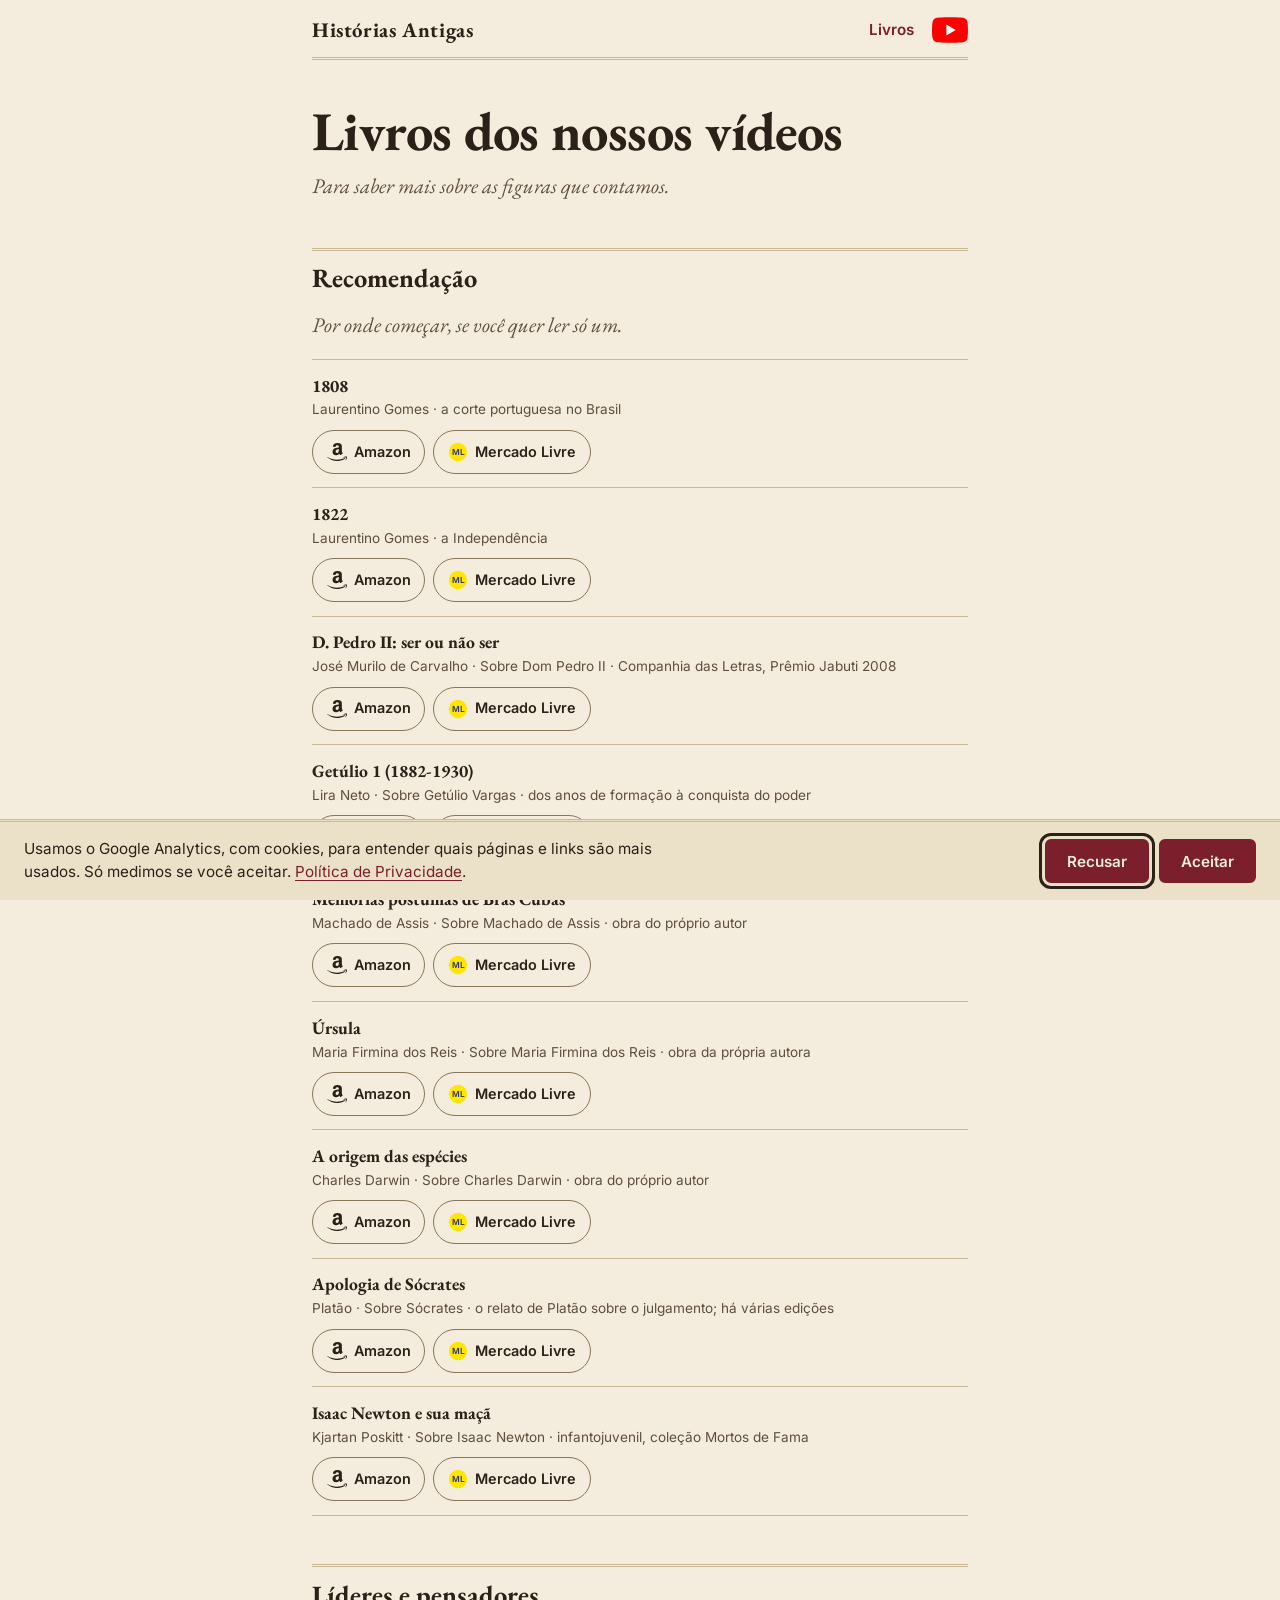
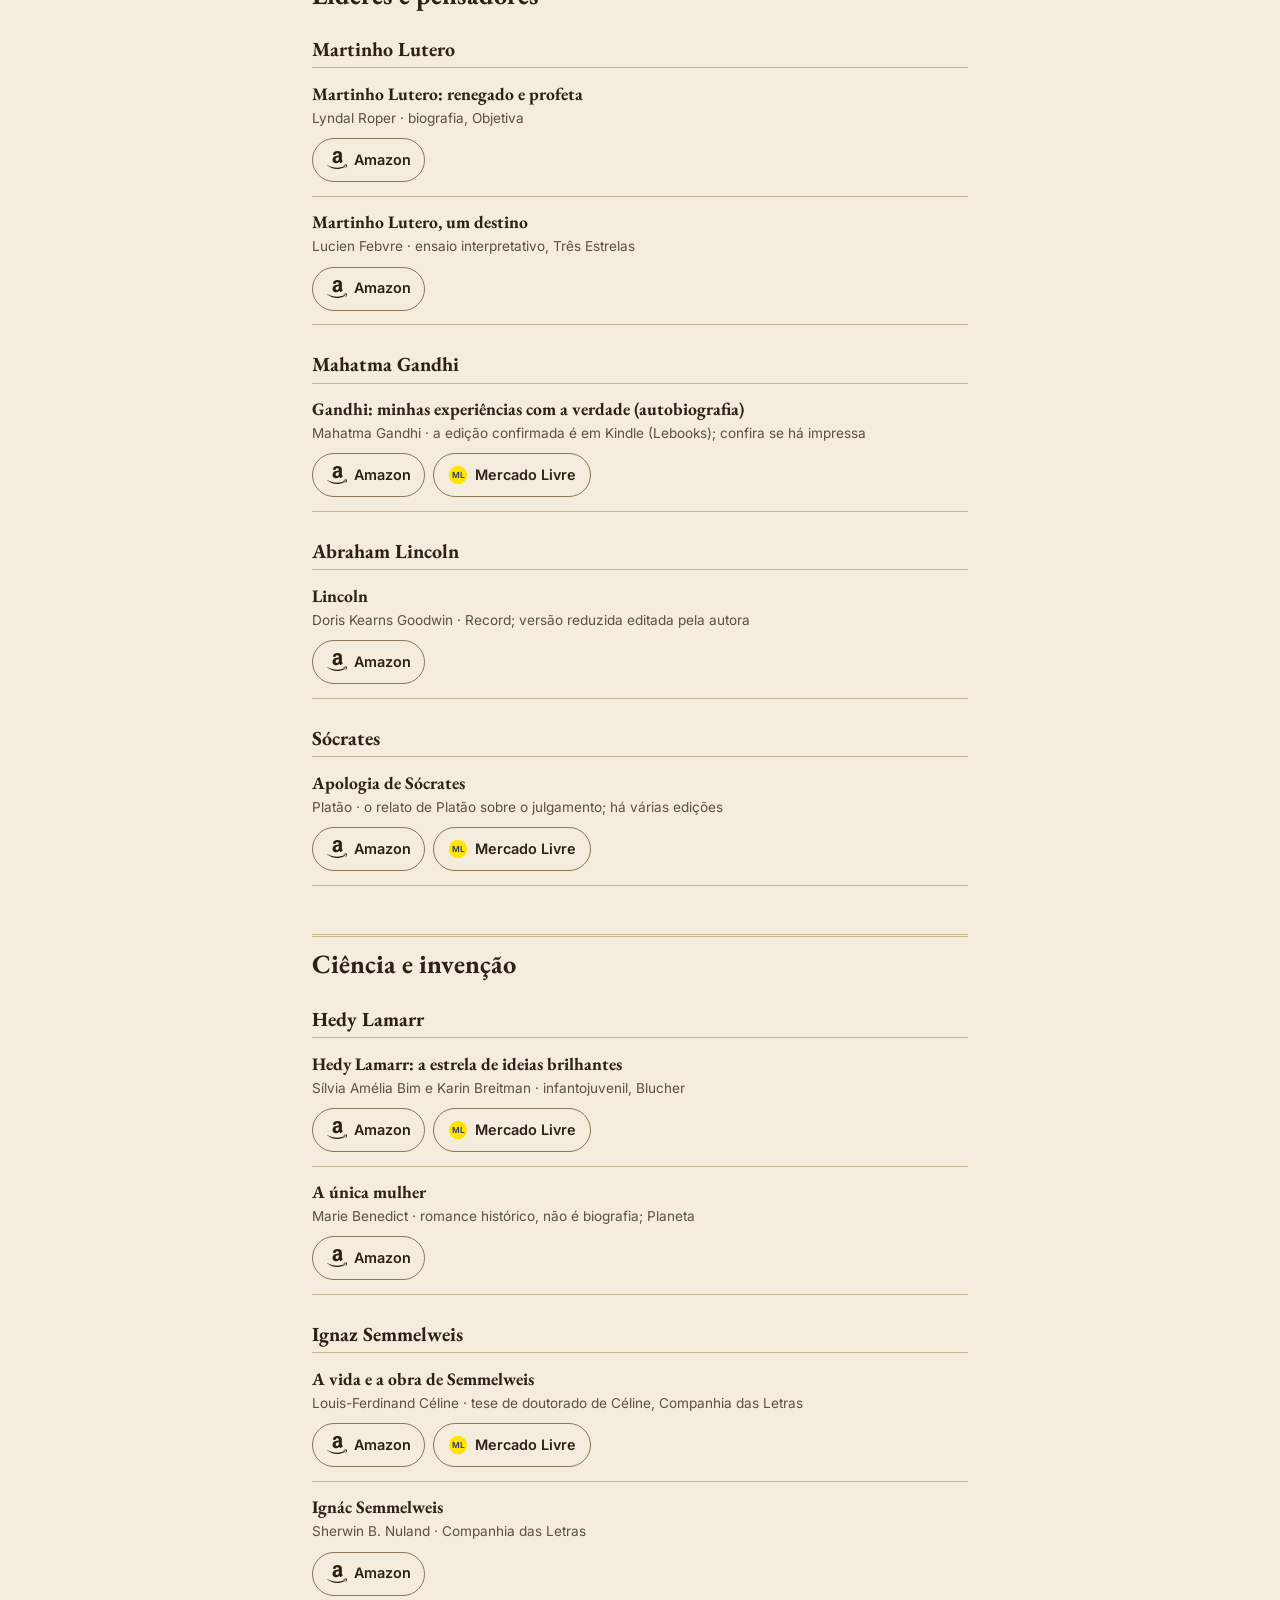
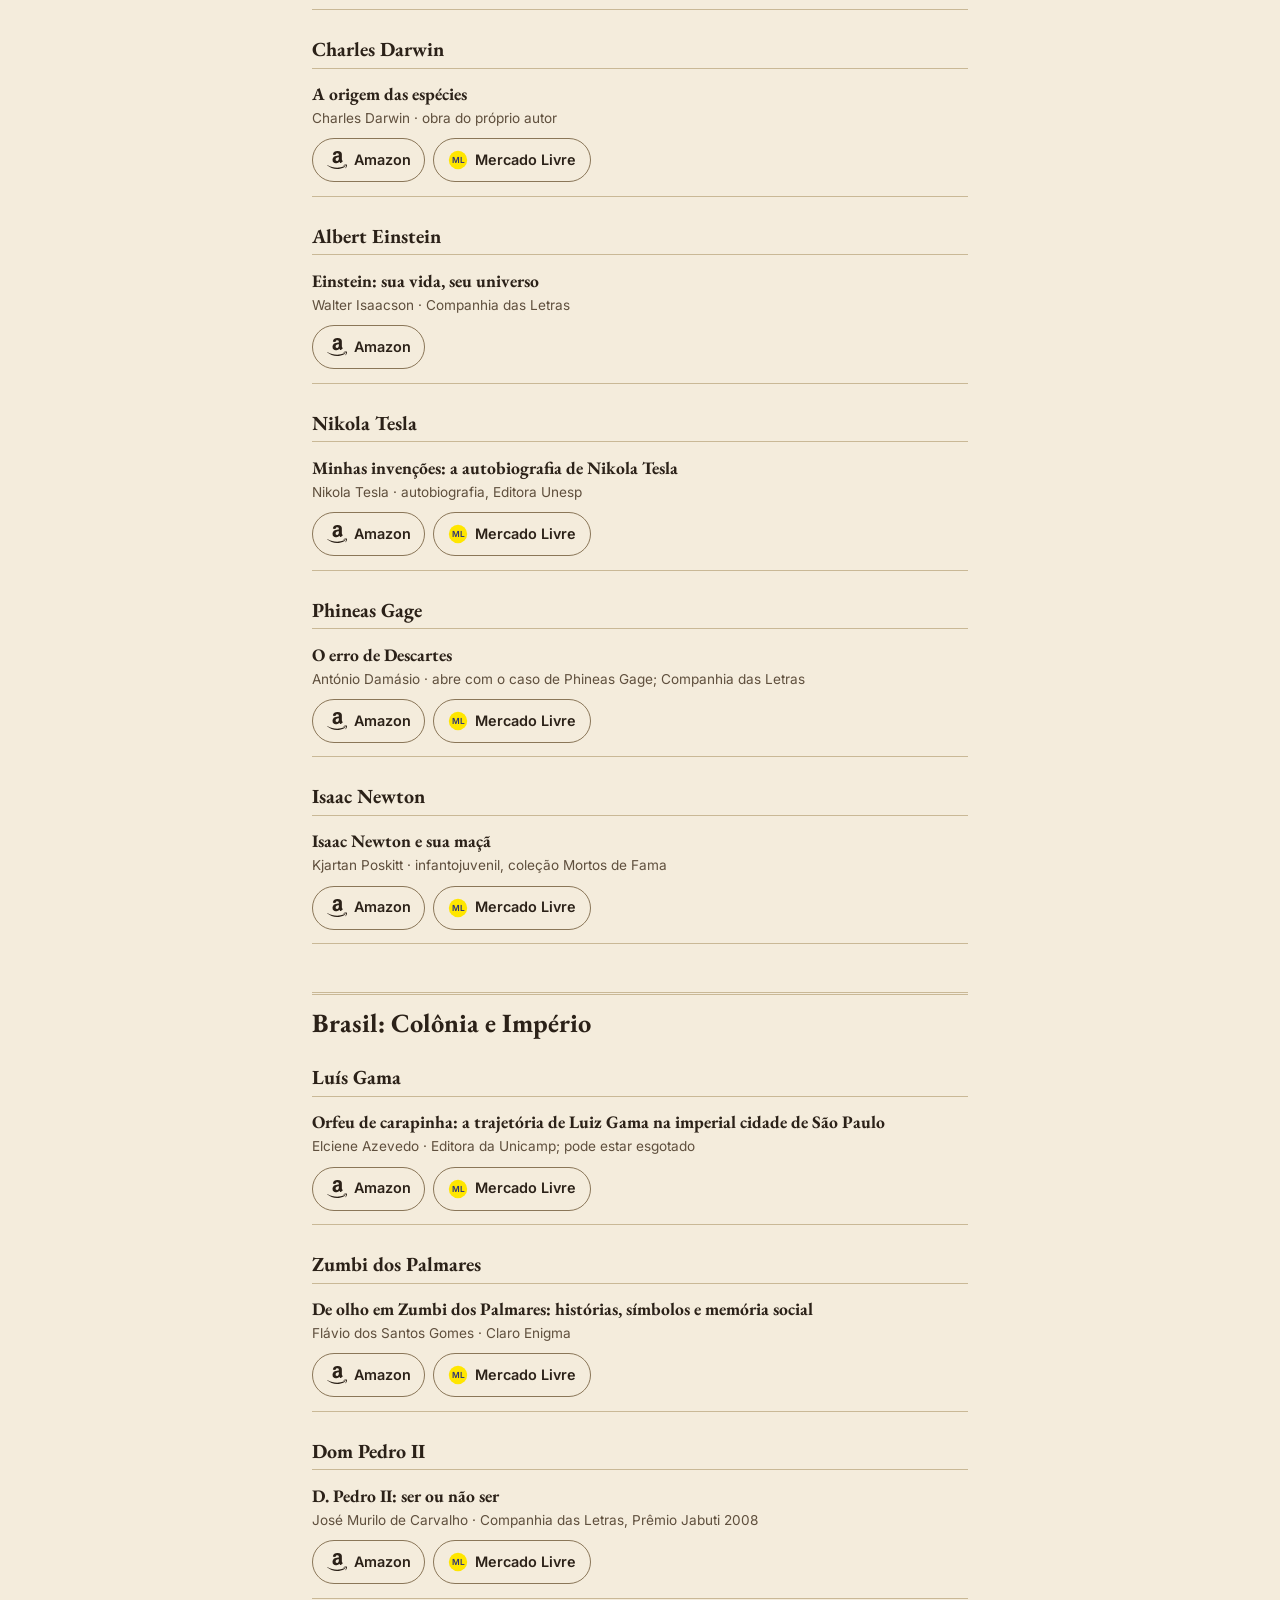
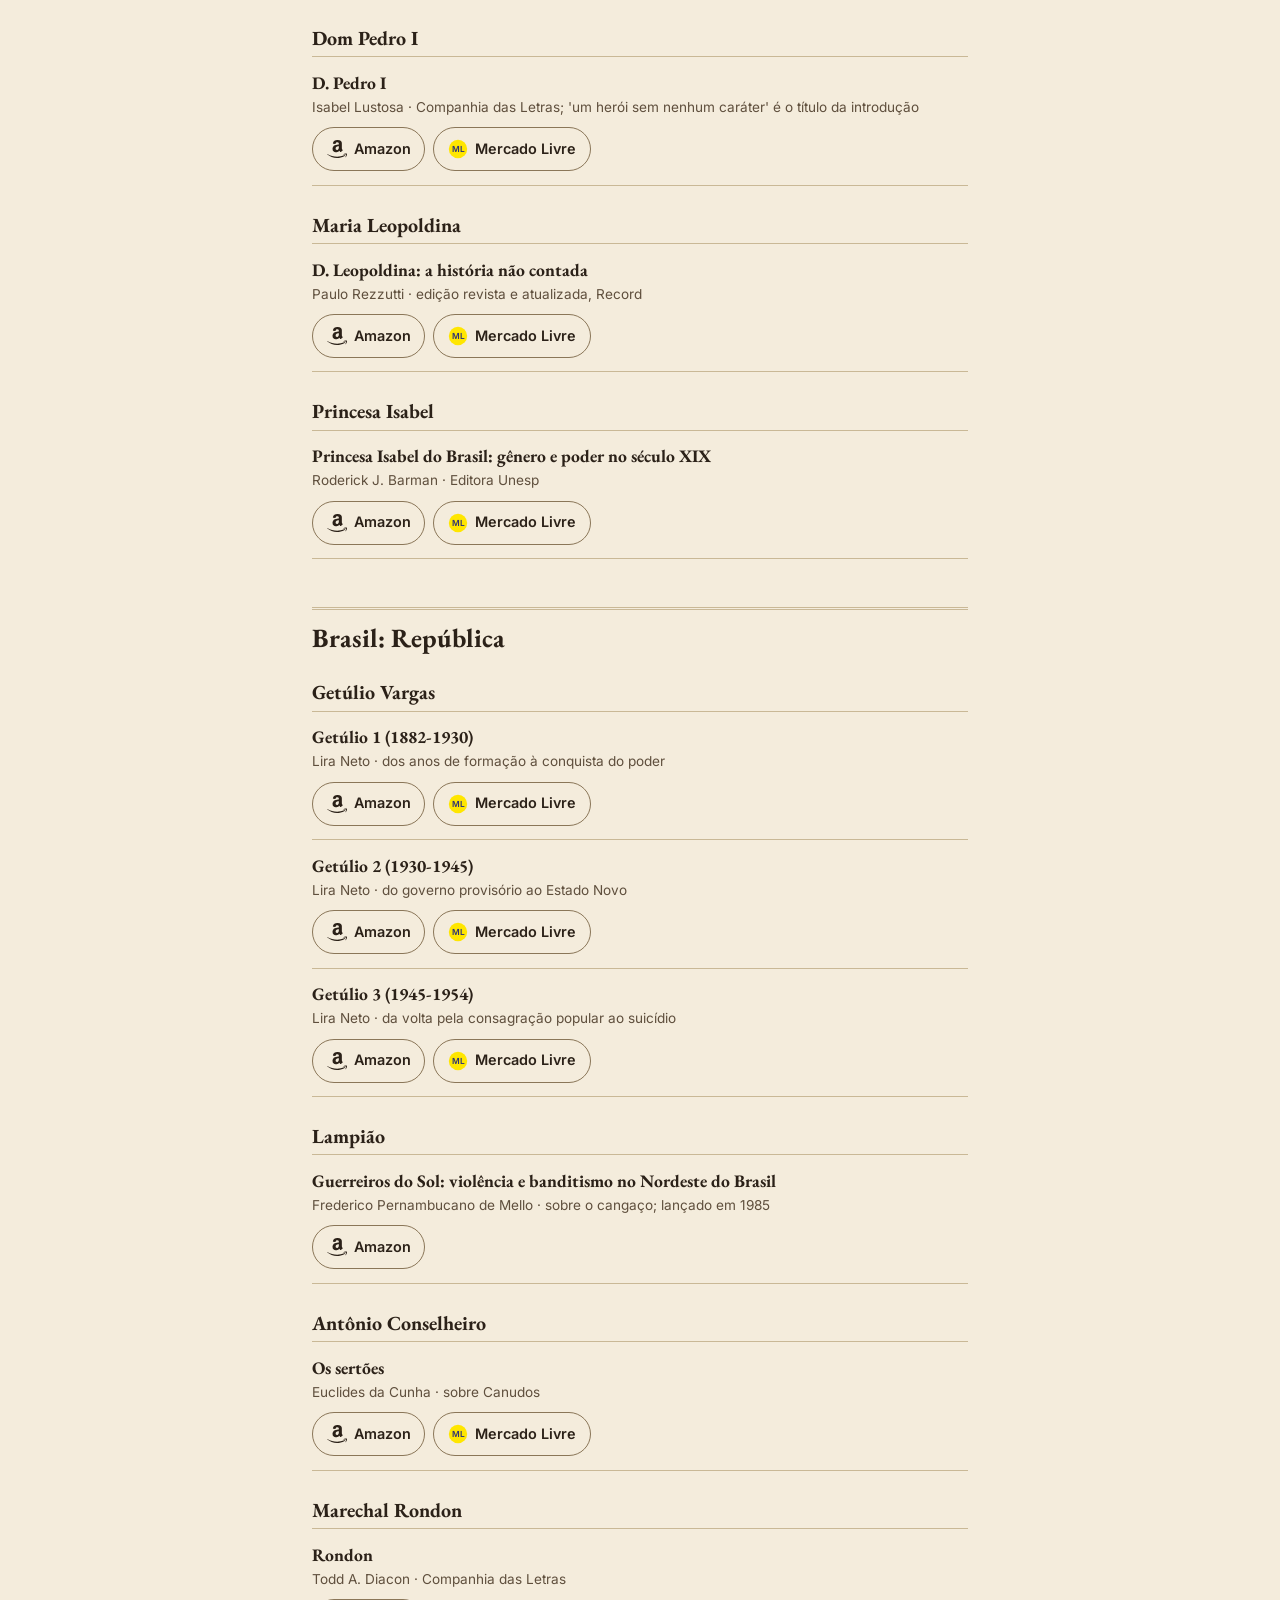
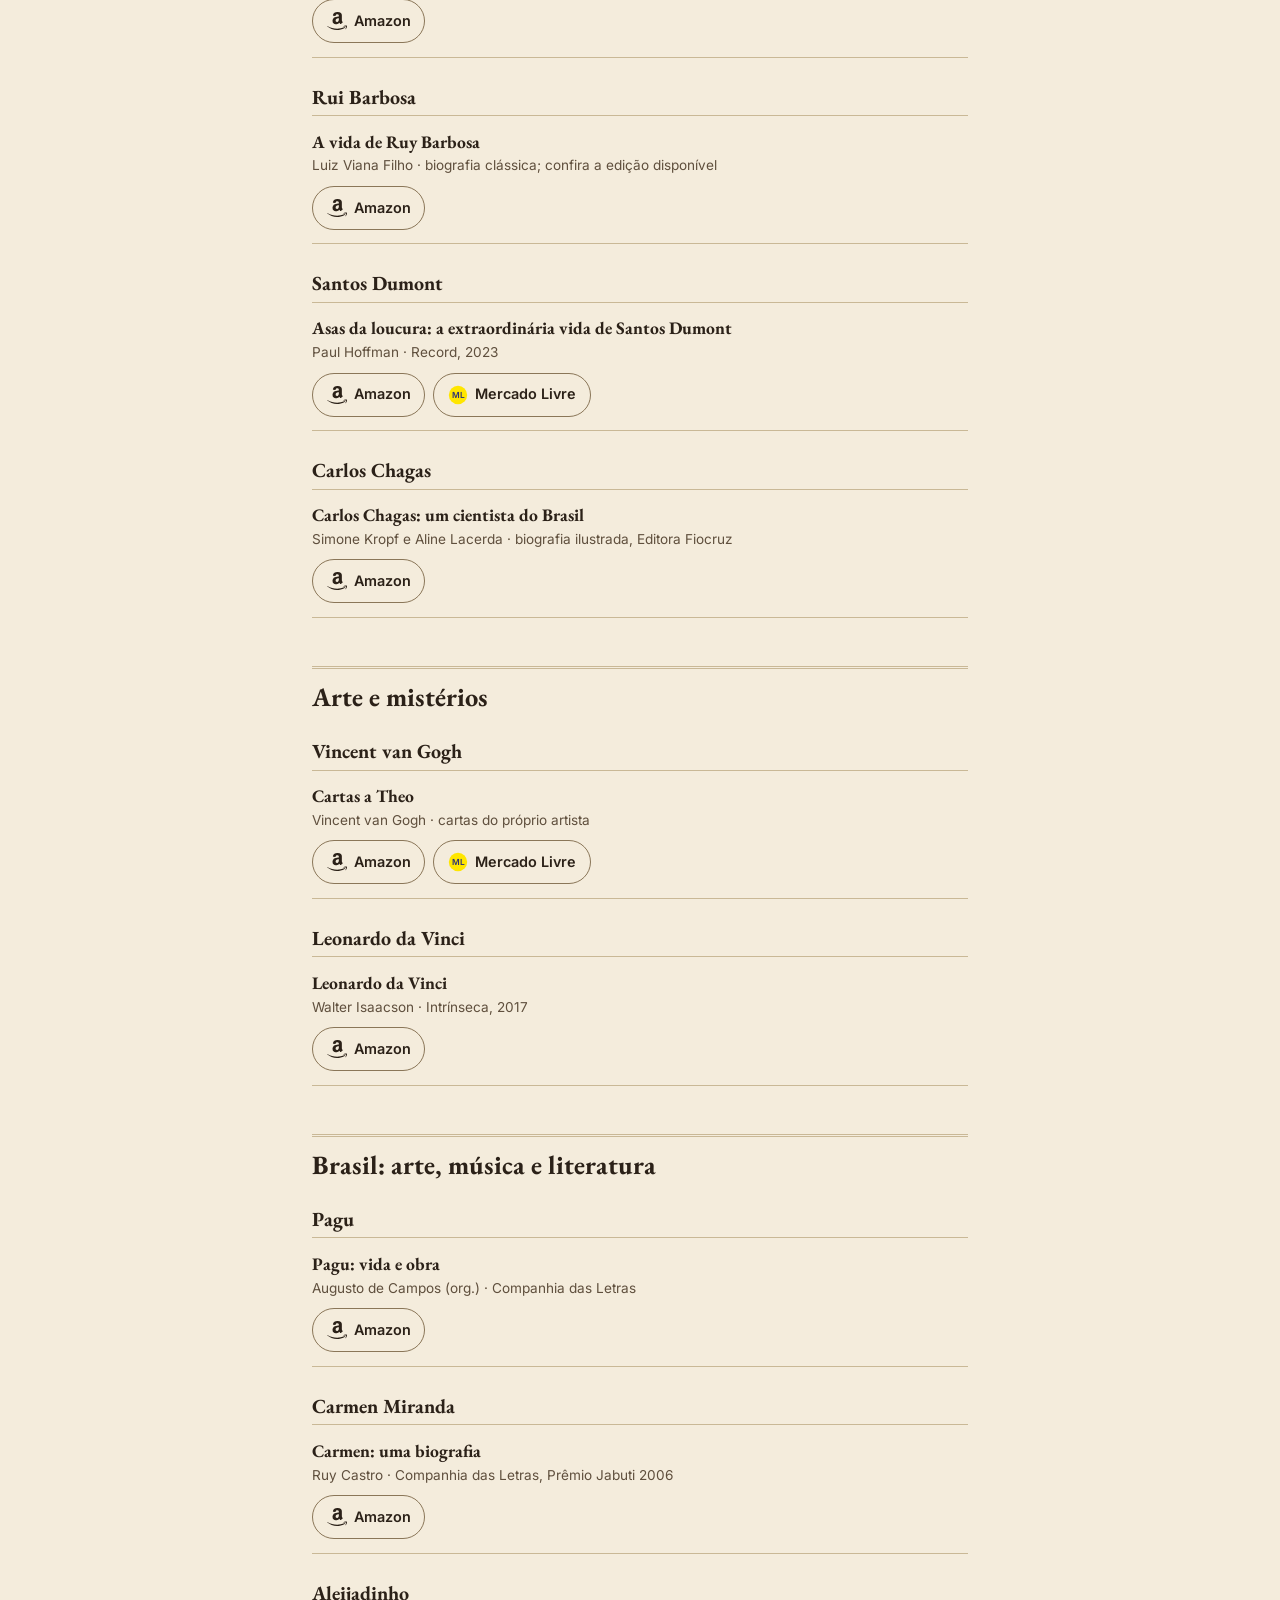
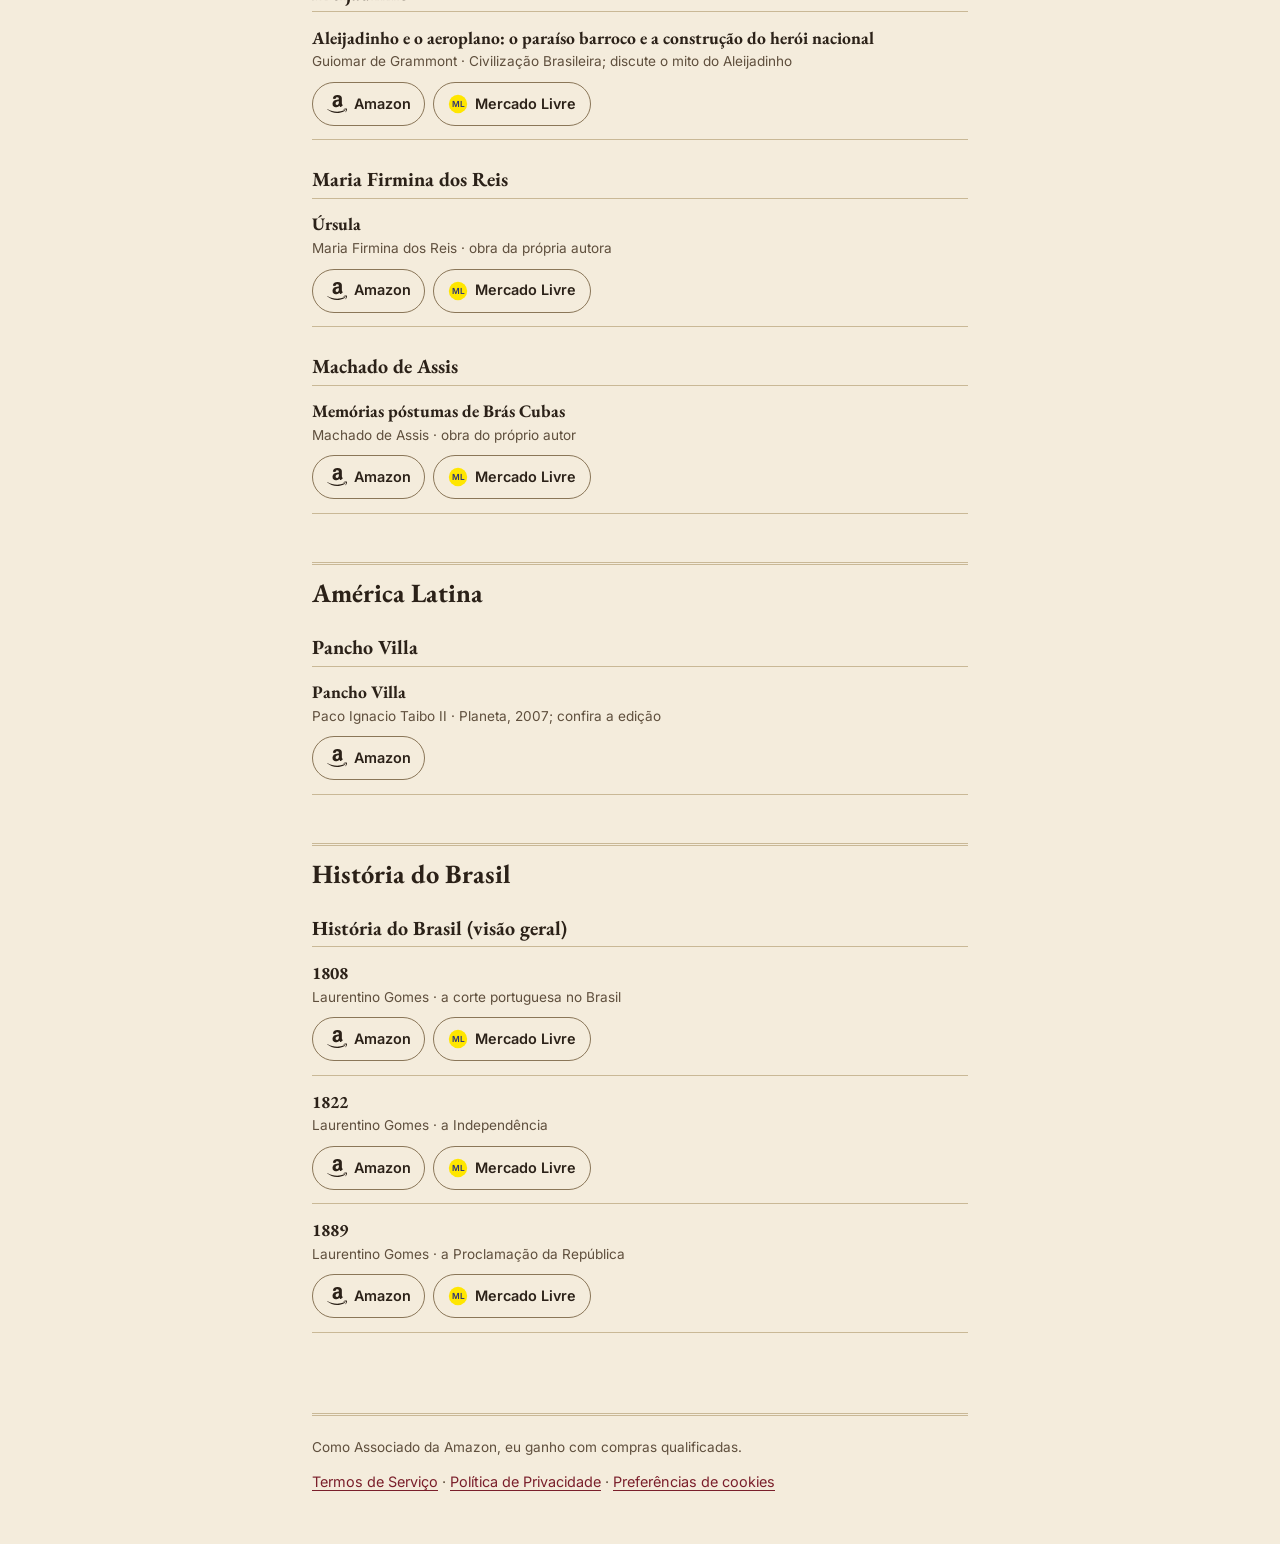
==== commit b842f460: "feat: Google Analytics 4 com banner de consentimento e politica de privacidade atualizada Co-Authore" ====
--- a/livros/index.html
+++ b/livros/index.html
@@ -16,16 +16,17 @@
 <link rel="icon" type="image/png" sizes="32x32" href="../favicon-32.png">
 <link rel="apple-touch-icon" href="../apple-touch-icon.png">
 <link rel="stylesheet" href="../assets/estilo.css">
+<script src="../assets/consentimento.js" data-ga4="G-BSYN01VJ8S" data-privacidade="../privacidade/" defer></script>
 </head>
 <body>
 <header class="topo">
 <a class="marca" href="../">Histórias Antigas</a>
 <nav aria-label="Principal"><a href="../livros/">Livros</a><a class="youtube" href="https://www.youtube.com/@videosdehistoriasantigas" target="_blank" rel="noopener noreferrer" aria-label="Vídeos longos no YouTube" title="Vídeos longos no YouTube"><svg viewBox="0 0 24 17" width="36" height="26" role="img" aria-hidden="true"><path fill="#f00" d="M23.5 2.66A3 3 0 0 0 21.4.53C19.5 0 12 0 12 0S4.5 0 2.6.53A3 3 0 0 0 .5 2.66C0 4.56 0 8.5 0 8.5s0 3.94.5 5.84a3 3 0 0 0 2.1 2.13C4.5 17 12 17 12 17s7.5 0 9.4-.53a3 3 0 0 0 2.1-2.13c.5-1.9.5-5.84.5-5.84s0-3.94-.5-5.84z"/><path fill="#fff" d="M9.6 12.1V4.9l6.2 3.6z"/></svg></a></nav>
 </header>
-<main class="conteudo"><h1>Livros dos nossos vídeos</h1><p class="lema">Para saber mais sobre as figuras que contamos.</p><section id="recomendacao" class="assunto"><h2>Recomendação</h2><p class="lema">Por onde começar, se você quer ler só um.</p><ul class="livros" role="list"><li><div class="info"><span class="titulo">1808</span><small>Laurentino Gomes · a corte portuguesa no Brasil</small><span class="lojas"><a class="loja amazon" href="https://www.amazon.com.br/s?k=1808+Laurentino+Gomes&amp;i=stripbooks&amp;tag=historiasan00-20" target="_blank" rel="sponsored noopener noreferrer" aria-label="Comprar na Amazon"><svg viewBox="0 0 24 24" width="20" height="20" aria-hidden="true" focusable="false"><path fill="currentColor" d="M.045 18.02c.072-.116.187-.124.348-.022 3.636 2.11 7.594 3.166 11.87 3.166 2.852 0 5.668-.533 8.447-1.595l.315-.14c.138-.06.234-.1.293-.13.226-.088.39-.046.525.13.12.174.09.336-.12.48-.256.19-.6.41-1.006.654-1.244.743-2.64 1.316-4.185 1.726a17.617 17.617 0 01-10.951-.577 17.88 17.88 0 01-5.43-3.35c-.1-.074-.151-.15-.151-.22 0-.047.021-.09.051-.13zm6.565-6.218c0-1.005.247-1.863.743-2.577.495-.71 1.17-1.25 2.04-1.615.796-.335 1.756-.575 2.912-.72.39-.046 1.033-.103 1.92-.174v-.37c0-.93-.105-1.558-.3-1.875-.302-.43-.78-.65-1.44-.65h-.182c-.48.046-.896.196-1.246.46-.35.27-.575.63-.675 1.096-.06.3-.206.465-.435.51l-2.52-.315c-.248-.06-.372-.18-.372-.39 0-.046.007-.09.022-.15.247-1.29.855-2.25 1.82-2.88.976-.616 2.1-.975 3.39-1.05h.54c1.65 0 2.957.434 3.888 1.29.135.15.27.3.405.48.12.165.224.314.283.45.075.134.15.33.195.57.06.254.105.42.135.51.03.104.062.3.076.615.01.313.02.493.02.553v5.28c0 .376.06.72.165 1.036.105.313.21.54.315.674l.51.674c.09.136.136.256.136.36 0 .12-.06.226-.18.314-1.2 1.05-1.86 1.62-1.963 1.71-.165.135-.375.15-.63.045a6.062 6.062 0 01-.526-.496l-.31-.347a9.391 9.391 0 01-.317-.42l-.3-.435c-.81.886-1.603 1.44-2.4 1.665-.494.15-1.093.227-1.83.227-1.11 0-2.04-.343-2.76-1.034-.72-.69-1.08-1.665-1.08-2.94l-.05-.076zm3.753-.438c0 .566.14 1.02.425 1.364.285.34.675.512 1.155.512.045 0 .106-.007.195-.02.09-.016.134-.023.166-.023.614-.16 1.08-.553 1.424-1.178.165-.28.285-.58.36-.91.09-.32.12-.59.135-.8.015-.195.015-.54.015-1.005v-.54c-.84 0-1.484.06-1.92.18-1.275.36-1.92 1.17-1.92 2.43l-.035-.02zm9.162 7.027c.03-.06.075-.11.132-.17.362-.243.714-.41 1.05-.5a8.094 8.094 0 011.612-.24c.14-.012.28 0 .41.03.65.06 1.05.168 1.172.33.063.09.099.228.099.39v.15c0 .51-.149 1.11-.424 1.8-.278.69-.664 1.248-1.156 1.68-.073.06-.14.09-.197.09-.03 0-.06 0-.09-.012-.09-.044-.107-.12-.064-.24.54-1.26.806-2.143.806-2.64 0-.15-.03-.27-.087-.344-.145-.166-.55-.257-1.224-.257-.243 0-.533.016-.87.046-.363.045-.7.09-1 .135-.09 0-.148-.014-.18-.044-.03-.03-.036-.047-.02-.077 0-.017.006-.03.02-.063v-.06z"/></svg><span>Amazon</span></a><a class="loja mercadolivre" href="https://meli.la/2HRYgXp" target="_blank" rel="sponsored noopener noreferrer" aria-label="Comprar no Mercado Livre"><svg viewBox="0 0 24 24" width="20" height="20" aria-hidden="true" focusable="false"><circle cx="12" cy="12" r="11" fill="#FFE600"/><text x="12" y="16" text-anchor="middle" font-family="Inter,system-ui,sans-serif" font-weight="700" font-size="10" fill="#2D3277">ML</text></svg><span>Mercado Livre</span></a></span></div></li><li><div class="info"><span class="titulo">1822</span><small>Laurentino Gomes · a Independência</small><span class="lojas"><a class="loja amazon" href="https://www.amazon.com.br/s?k=1822+Laurentino+Gomes&amp;i=stripbooks&amp;tag=historiasan00-20" target="_blank" rel="sponsored noopener noreferrer" aria-label="Comprar na Amazon"><svg viewBox="0 0 24 24" width="20" height="20" aria-hidden="true" focusable="false"><path fill="currentColor" d="M.045 18.02c.072-.116.187-.124.348-.022 3.636 2.11 7.594 3.166 11.87 3.166 2.852 0 5.668-.533 8.447-1.595l.315-.14c.138-.06.234-.1.293-.13.226-.088.39-.046.525.13.12.174.09.336-.12.48-.256.19-.6.41-1.006.654-1.244.743-2.64 1.316-4.185 1.726a17.617 17.617 0 01-10.951-.577 17.88 17.88 0 01-5.43-3.35c-.1-.074-.151-.15-.151-.22 0-.047.021-.09.051-.13zm6.565-6.218c0-1.005.247-1.863.743-2.577.495-.71 1.17-1.25 2.04-1.615.796-.335 1.756-.575 2.912-.72.39-.046 1.033-.103 1.92-.174v-.37c0-.93-.105-1.558-.3-1.875-.302-.43-.78-.65-1.44-.65h-.182c-.48.046-.896.196-1.246.46-.35.27-.575.63-.675 1.096-.06.3-.206.465-.435.51l-2.52-.315c-.248-.06-.372-.18-.372-.39 0-.046.007-.09.022-.15.247-1.29.855-2.25 1.82-2.88.976-.616 2.1-.975 3.39-1.05h.54c1.65 0 2.957.434 3.888 1.29.135.15.27.3.405.48.12.165.224.314.283.45.075.134.15.33.195.57.06.254.105.42.135.51.03.104.062.3.076.615.01.313.02.493.02.553v5.28c0 .376.06.72.165 1.036.105.313.21.54.315.674l.51.674c.09.136.136.256.136.36 0 .12-.06.226-.18.314-1.2 1.05-1.86 1.62-1.963 1.71-.165.135-.375.15-.63.045a6.062 6.062 0 01-.526-.496l-.31-.347a9.391 9.391 0 01-.317-.42l-.3-.435c-.81.886-1.603 1.44-2.4 1.665-.494.15-1.093.227-1.83.227-1.11 0-2.04-.343-2.76-1.034-.72-.69-1.08-1.665-1.08-2.94l-.05-.076zm3.753-.438c0 .566.14 1.02.425 1.364.285.34.675.512 1.155.512.045 0 .106-.007.195-.02.09-.016.134-.023.166-.023.614-.16 1.08-.553 1.424-1.178.165-.28.285-.58.36-.91.09-.32.12-.59.135-.8.015-.195.015-.54.015-1.005v-.54c-.84 0-1.484.06-1.92.18-1.275.36-1.92 1.17-1.92 2.43l-.035-.02zm9.162 7.027c.03-.06.075-.11.132-.17.362-.243.714-.41 1.05-.5a8.094 8.094 0 011.612-.24c.14-.012.28 0 .41.03.65.06 1.05.168 1.172.33.063.09.099.228.099.39v.15c0 .51-.149 1.11-.424 1.8-.278.69-.664 1.248-1.156 1.68-.073.06-.14.09-.197.09-.03 0-.06 0-.09-.012-.09-.044-.107-.12-.064-.24.54-1.26.806-2.143.806-2.64 0-.15-.03-.27-.087-.344-.145-.166-.55-.257-1.224-.257-.243 0-.533.016-.87.046-.363.045-.7.09-1 .135-.09 0-.148-.014-.18-.044-.03-.03-.036-.047-.02-.077 0-.017.006-.03.02-.063v-.06z"/></svg><span>Amazon</span></a><a class="loja mercadolivre" href="https://meli.la/2iEhuXb" target="_blank" rel="sponsored noopener noreferrer" aria-label="Comprar no Mercado Livre"><svg viewBox="0 0 24 24" width="20" height="20" aria-hidden="true" focusable="false"><circle cx="12" cy="12" r="11" fill="#FFE600"/><text x="12" y="16" text-anchor="middle" font-family="Inter,system-ui,sans-serif" font-weight="700" font-size="10" fill="#2D3277">ML</text></svg><span>Mercado Livre</span></a></span></div></li><li><div class="info"><span class="titulo">D. Pedro II: ser ou não ser</span><small>José Murilo de Carvalho · Sobre Dom Pedro II · Companhia das Letras, Prêmio Jabuti 2008</small><span class="lojas"><a class="loja amazon" href="https://www.amazon.com.br/s?k=9788535909692&amp;i=stripbooks&amp;tag=historiasan00-20" target="_blank" rel="sponsored noopener noreferrer" aria-label="Comprar na Amazon"><svg viewBox="0 0 24 24" width="20" height="20" aria-hidden="true" focusable="false"><path fill="currentColor" d="M.045 18.02c.072-.116.187-.124.348-.022 3.636 2.11 7.594 3.166 11.87 3.166 2.852 0 5.668-.533 8.447-1.595l.315-.14c.138-.06.234-.1.293-.13.226-.088.39-.046.525.13.12.174.09.336-.12.48-.256.19-.6.41-1.006.654-1.244.743-2.64 1.316-4.185 1.726a17.617 17.617 0 01-10.951-.577 17.88 17.88 0 01-5.43-3.35c-.1-.074-.151-.15-.151-.22 0-.047.021-.09.051-.13zm6.565-6.218c0-1.005.247-1.863.743-2.577.495-.71 1.17-1.25 2.04-1.615.796-.335 1.756-.575 2.912-.72.39-.046 1.033-.103 1.92-.174v-.37c0-.93-.105-1.558-.3-1.875-.302-.43-.78-.65-1.44-.65h-.182c-.48.046-.896.196-1.246.46-.35.27-.575.63-.675 1.096-.06.3-.206.465-.435.51l-2.52-.315c-.248-.06-.372-.18-.372-.39 0-.046.007-.09.022-.15.247-1.29.855-2.25 1.82-2.88.976-.616 2.1-.975 3.39-1.05h.54c1.65 0 2.957.434 3.888 1.29.135.15.27.3.405.48.12.165.224.314.283.45.075.134.15.33.195.57.06.254.105.42.135.51.03.104.062.3.076.615.01.313.02.493.02.553v5.28c0 .376.06.72.165 1.036.105.313.21.54.315.674l.51.674c.09.136.136.256.136.36 0 .12-.06.226-.18.314-1.2 1.05-1.86 1.62-1.963 1.71-.165.135-.375.15-.63.045a6.062 6.062 0 01-.526-.496l-.31-.347a9.391 9.391 0 01-.317-.42l-.3-.435c-.81.886-1.603 1.44-2.4 1.665-.494.15-1.093.227-1.83.227-1.11 0-2.04-.343-2.76-1.034-.72-.69-1.08-1.665-1.08-2.94l-.05-.076zm3.753-.438c0 .566.14 1.02.425 1.364.285.34.675.512 1.155.512.045 0 .106-.007.195-.02.09-.016.134-.023.166-.023.614-.16 1.08-.553 1.424-1.178.165-.28.285-.58.36-.91.09-.32.12-.59.135-.8.015-.195.015-.54.015-1.005v-.54c-.84 0-1.484.06-1.92.18-1.275.36-1.92 1.17-1.92 2.43l-.035-.02zm9.162 7.027c.03-.06.075-.11.132-.17.362-.243.714-.41 1.05-.5a8.094 8.094 0 011.612-.24c.14-.012.28 0 .41.03.65.06 1.05.168 1.172.33.063.09.099.228.099.39v.15c0 .51-.149 1.11-.424 1.8-.278.69-.664 1.248-1.156 1.68-.073.06-.14.09-.197.09-.03 0-.06 0-.09-.012-.09-.044-.107-.12-.064-.24.54-1.26.806-2.143.806-2.64 0-.15-.03-.27-.087-.344-.145-.166-.55-.257-1.224-.257-.243 0-.533.016-.87.046-.363.045-.7.09-1 .135-.09 0-.148-.014-.18-.044-.03-.03-.036-.047-.02-.077 0-.017.006-.03.02-.063v-.06z"/></svg><span>Amazon</span></a><a class="loja mercadolivre" href="https://meli.la/2P5uNa9" target="_blank" rel="sponsored noopener noreferrer" aria-label="Comprar no Mercado Livre"><svg viewBox="0 0 24 24" width="20" height="20" aria-hidden="true" focusable="false"><circle cx="12" cy="12" r="11" fill="#FFE600"/><text x="12" y="16" text-anchor="middle" font-family="Inter,system-ui,sans-serif" font-weight="700" font-size="10" fill="#2D3277">ML</text></svg><span>Mercado Livre</span></a></span></div></li><li><div class="info"><span class="titulo">Getúlio 1 (1882-1930)</span><small>Lira Neto · Sobre Getúlio Vargas · dos anos de formação à conquista do poder</small><span class="lojas"><a class="loja amazon" href="https://www.amazon.com.br/s?k=9788535920932&amp;i=stripbooks&amp;tag=historiasan00-20" target="_blank" rel="sponsored noopener noreferrer" aria-label="Comprar na Amazon"><svg viewBox="0 0 24 24" width="20" height="20" aria-hidden="true" focusable="false"><path fill="currentColor" d="M.045 18.02c.072-.116.187-.124.348-.022 3.636 2.11 7.594 3.166 11.87 3.166 2.852 0 5.668-.533 8.447-1.595l.315-.14c.138-.06.234-.1.293-.13.226-.088.39-.046.525.13.12.174.09.336-.12.48-.256.19-.6.41-1.006.654-1.244.743-2.64 1.316-4.185 1.726a17.617 17.617 0 01-10.951-.577 17.88 17.88 0 01-5.43-3.35c-.1-.074-.151-.15-.151-.22 0-.047.021-.09.051-.13zm6.565-6.218c0-1.005.247-1.863.743-2.577.495-.71 1.17-1.25 2.04-1.615.796-.335 1.756-.575 2.912-.72.39-.046 1.033-.103 1.92-.174v-.37c0-.93-.105-1.558-.3-1.875-.302-.43-.78-.65-1.44-.65h-.182c-.48.046-.896.196-1.246.46-.35.27-.575.63-.675 1.096-.06.3-.206.465-.435.51l-2.52-.315c-.248-.06-.372-.18-.372-.39 0-.046.007-.09.022-.15.247-1.29.855-2.25 1.82-2.88.976-.616 2.1-.975 3.39-1.05h.54c1.65 0 2.957.434 3.888 1.29.135.15.27.3.405.48.12.165.224.314.283.45.075.134.15.33.195.57.06.254.105.42.135.51.03.104.062.3.076.615.01.313.02.493.02.553v5.28c0 .376.06.72.165 1.036.105.313.21.54.315.674l.51.674c.09.136.136.256.136.36 0 .12-.06.226-.18.314-1.2 1.05-1.86 1.62-1.963 1.71-.165.135-.375.15-.63.045a6.062 6.062 0 01-.526-.496l-.31-.347a9.391 9.391 0 01-.317-.42l-.3-.435c-.81.886-1.603 1.44-2.4 1.665-.494.15-1.093.227-1.83.227-1.11 0-2.04-.343-2.76-1.034-.72-.69-1.08-1.665-1.08-2.94l-.05-.076zm3.753-.438c0 .566.14 1.02.425 1.364.285.34.675.512 1.155.512.045 0 .106-.007.195-.02.09-.016.134-.023.166-.023.614-.16 1.08-.553 1.424-1.178.165-.28.285-.58.36-.91.09-.32.12-.59.135-.8.015-.195.015-.54.015-1.005v-.54c-.84 0-1.484.06-1.92.18-1.275.36-1.92 1.17-1.92 2.43l-.035-.02zm9.162 7.027c.03-.06.075-.11.132-.17.362-.243.714-.41 1.05-.5a8.094 8.094 0 011.612-.24c.14-.012.28 0 .41.03.65.06 1.05.168 1.172.33.063.09.099.228.099.39v.15c0 .51-.149 1.11-.424 1.8-.278.69-.664 1.248-1.156 1.68-.073.06-.14.09-.197.09-.03 0-.06 0-.09-.012-.09-.044-.107-.12-.064-.24.54-1.26.806-2.143.806-2.64 0-.15-.03-.27-.087-.344-.145-.166-.55-.257-1.224-.257-.243 0-.533.016-.87.046-.363.045-.7.09-1 .135-.09 0-.148-.014-.18-.044-.03-.03-.036-.047-.02-.077 0-.017.006-.03.02-.063v-.06z"/></svg><span>Amazon</span></a><a class="loja mercadolivre" href="https://meli.la/1J5SeFf" target="_blank" rel="sponsored noopener noreferrer" aria-label="Comprar no Mercado Livre"><svg viewBox="0 0 24 24" width="20" height="20" aria-hidden="true" focusable="false"><circle cx="12" cy="12" r="11" fill="#FFE600"/><text x="12" y="16" text-anchor="middle" font-family="Inter,system-ui,sans-serif" font-weight="700" font-size="10" fill="#2D3277">ML</text></svg><span>Mercado Livre</span></a></span></div></li><li><div class="info"><span class="titulo">Memórias póstumas de Brás Cubas</span><small>Machado de Assis · Sobre Machado de Assis · obra do próprio autor</small><span class="lojas"><a class="loja amazon" href="https://www.amazon.com.br/s?k=Mem%C3%B3rias+p%C3%B3stumas+de+Br%C3%A1s+Cubas+Machado+de+Assis&amp;i=stripbooks&amp;tag=historiasan00-20" target="_blank" rel="sponsored noopener noreferrer" aria-label="Comprar na Amazon"><svg viewBox="0 0 24 24" width="20" height="20" aria-hidden="true" focusable="false"><path fill="currentColor" d="M.045 18.02c.072-.116.187-.124.348-.022 3.636 2.11 7.594 3.166 11.87 3.166 2.852 0 5.668-.533 8.447-1.595l.315-.14c.138-.06.234-.1.293-.13.226-.088.39-.046.525.13.12.174.09.336-.12.48-.256.19-.6.41-1.006.654-1.244.743-2.64 1.316-4.185 1.726a17.617 17.617 0 01-10.951-.577 17.88 17.88 0 01-5.43-3.35c-.1-.074-.151-.15-.151-.22 0-.047.021-.09.051-.13zm6.565-6.218c0-1.005.247-1.863.743-2.577.495-.71 1.17-1.25 2.04-1.615.796-.335 1.756-.575 2.912-.72.39-.046 1.033-.103 1.92-.174v-.37c0-.93-.105-1.558-.3-1.875-.302-.43-.78-.65-1.44-.65h-.182c-.48.046-.896.196-1.246.46-.35.27-.575.63-.675 1.096-.06.3-.206.465-.435.51l-2.52-.315c-.248-.06-.372-.18-.372-.39 0-.046.007-.09.022-.15.247-1.29.855-2.25 1.82-2.88.976-.616 2.1-.975 3.39-1.05h.54c1.65 0 2.957.434 3.888 1.29.135.15.27.3.405.48.12.165.224.314.283.45.075.134.15.33.195.57.06.254.105.42.135.51.03.104.062.3.076.615.01.313.02.493.02.553v5.28c0 .376.06.72.165 1.036.105.313.21.54.315.674l.51.674c.09.136.136.256.136.36 0 .12-.06.226-.18.314-1.2 1.05-1.86 1.62-1.963 1.71-.165.135-.375.15-.63.045a6.062 6.062 0 01-.526-.496l-.31-.347a9.391 9.391 0 01-.317-.42l-.3-.435c-.81.886-1.603 1.44-2.4 1.665-.494.15-1.093.227-1.83.227-1.11 0-2.04-.343-2.76-1.034-.72-.69-1.08-1.665-1.08-2.94l-.05-.076zm3.753-.438c0 .566.14 1.02.425 1.364.285.34.675.512 1.155.512.045 0 .106-.007.195-.02.09-.016.134-.023.166-.023.614-.16 1.08-.553 1.424-1.178.165-.28.285-.58.36-.91.09-.32.12-.59.135-.8.015-.195.015-.54.015-1.005v-.54c-.84 0-1.484.06-1.92.18-1.275.36-1.92 1.17-1.92 2.43l-.035-.02zm9.162 7.027c.03-.06.075-.11.132-.17.362-.243.714-.41 1.05-.5a8.094 8.094 0 011.612-.24c.14-.012.28 0 .41.03.65.06 1.05.168 1.172.33.063.09.099.228.099.39v.15c0 .51-.149 1.11-.424 1.8-.278.69-.664 1.248-1.156 1.68-.073.06-.14.09-.197.09-.03 0-.06 0-.09-.012-.09-.044-.107-.12-.064-.24.54-1.26.806-2.143.806-2.64 0-.15-.03-.27-.087-.344-.145-.166-.55-.257-1.224-.257-.243 0-.533.016-.87.046-.363.045-.7.09-1 .135-.09 0-.148-.014-.18-.044-.03-.03-.036-.047-.02-.077 0-.017.006-.03.02-.063v-.06z"/></svg><span>Amazon</span></a><a class="loja mercadolivre" href="https://meli.la/2J78nNS" target="_blank" rel="sponsored noopener noreferrer" aria-label="Comprar no Mercado Livre"><svg viewBox="0 0 24 24" width="20" height="20" aria-hidden="true" focusable="false"><circle cx="12" cy="12" r="11" fill="#FFE600"/><text x="12" y="16" text-anchor="middle" font-family="Inter,system-ui,sans-serif" font-weight="700" font-size="10" fill="#2D3277">ML</text></svg><span>Mercado Livre</span></a></span></div></li><li><div class="info"><span class="titulo">Úrsula</span><small>Maria Firmina dos Reis · Sobre Maria Firmina dos Reis · obra da própria autora</small><span class="lojas"><a class="loja amazon" href="https://www.amazon.com.br/s?k=%C3%9Arsula+Maria+Firmina+dos+Reis&amp;i=stripbooks&amp;tag=historiasan00-20" target="_blank" rel="sponsored noopener noreferrer" aria-label="Comprar na Amazon"><svg viewBox="0 0 24 24" width="20" height="20" aria-hidden="true" focusable="false"><path fill="currentColor" d="M.045 18.02c.072-.116.187-.124.348-.022 3.636 2.11 7.594 3.166 11.87 3.166 2.852 0 5.668-.533 8.447-1.595l.315-.14c.138-.06.234-.1.293-.13.226-.088.39-.046.525.13.12.174.09.336-.12.48-.256.19-.6.41-1.006.654-1.244.743-2.64 1.316-4.185 1.726a17.617 17.617 0 01-10.951-.577 17.88 17.88 0 01-5.43-3.35c-.1-.074-.151-.15-.151-.22 0-.047.021-.09.051-.13zm6.565-6.218c0-1.005.247-1.863.743-2.577.495-.71 1.17-1.25 2.04-1.615.796-.335 1.756-.575 2.912-.72.39-.046 1.033-.103 1.92-.174v-.37c0-.93-.105-1.558-.3-1.875-.302-.43-.78-.65-1.44-.65h-.182c-.48.046-.896.196-1.246.46-.35.27-.575.63-.675 1.096-.06.3-.206.465-.435.51l-2.52-.315c-.248-.06-.372-.18-.372-.39 0-.046.007-.09.022-.15.247-1.29.855-2.25 1.82-2.88.976-.616 2.1-.975 3.39-1.05h.54c1.65 0 2.957.434 3.888 1.29.135.15.27.3.405.48.12.165.224.314.283.45.075.134.15.33.195.57.06.254.105.42.135.51.03.104.062.3.076.615.01.313.02.493.02.553v5.28c0 .376.06.72.165 1.036.105.313.21.54.315.674l.51.674c.09.136.136.256.136.36 0 .12-.06.226-.18.314-1.2 1.05-1.86 1.62-1.963 1.71-.165.135-.375.15-.63.045a6.062 6.062 0 01-.526-.496l-.31-.347a9.391 9.391 0 01-.317-.42l-.3-.435c-.81.886-1.603 1.44-2.4 1.665-.494.15-1.093.227-1.83.227-1.11 0-2.04-.343-2.76-1.034-.72-.69-1.08-1.665-1.08-2.94l-.05-.076zm3.753-.438c0 .566.14 1.02.425 1.364.285.34.675.512 1.155.512.045 0 .106-.007.195-.02.09-.016.134-.023.166-.023.614-.16 1.08-.553 1.424-1.178.165-.28.285-.58.36-.91.09-.32.12-.59.135-.8.015-.195.015-.54.015-1.005v-.54c-.84 0-1.484.06-1.92.18-1.275.36-1.92 1.17-1.92 2.43l-.035-.02zm9.162 7.027c.03-.06.075-.11.132-.17.362-.243.714-.41 1.05-.5a8.094 8.094 0 011.612-.24c.14-.012.28 0 .41.03.65.06 1.05.168 1.172.33.063.09.099.228.099.39v.15c0 .51-.149 1.11-.424 1.8-.278.69-.664 1.248-1.156 1.68-.073.06-.14.09-.197.09-.03 0-.06 0-.09-.012-.09-.044-.107-.12-.064-.24.54-1.26.806-2.143.806-2.64 0-.15-.03-.27-.087-.344-.145-.166-.55-.257-1.224-.257-.243 0-.533.016-.87.046-.363.045-.7.09-1 .135-.09 0-.148-.014-.18-.044-.03-.03-.036-.047-.02-.077 0-.017.006-.03.02-.063v-.06z"/></svg><span>Amazon</span></a><a class="loja mercadolivre" href="https://meli.la/1hZjwJz" target="_blank" rel="sponsored noopener noreferrer" aria-label="Comprar no Mercado Livre"><svg viewBox="0 0 24 24" width="20" height="20" aria-hidden="true" focusable="false"><circle cx="12" cy="12" r="11" fill="#FFE600"/><text x="12" y="16" text-anchor="middle" font-family="Inter,system-ui,sans-serif" font-weight="700" font-size="10" fill="#2D3277">ML</text></svg><span>Mercado Livre</span></a></span></div></li><li><div class="info"><span class="titulo">A origem das espécies</span><small>Charles Darwin · Sobre Charles Darwin · obra do próprio autor</small><span class="lojas"><a class="loja amazon" href="https://www.amazon.com.br/s?k=A+origem+das+esp%C3%A9cies+Charles+Darwin&amp;i=stripbooks&amp;tag=historiasan00-20" target="_blank" rel="sponsored noopener noreferrer" aria-label="Comprar na Amazon"><svg viewBox="0 0 24 24" width="20" height="20" aria-hidden="true" focusable="false"><path fill="currentColor" d="M.045 18.02c.072-.116.187-.124.348-.022 3.636 2.11 7.594 3.166 11.87 3.166 2.852 0 5.668-.533 8.447-1.595l.315-.14c.138-.06.234-.1.293-.13.226-.088.39-.046.525.13.12.174.09.336-.12.48-.256.19-.6.41-1.006.654-1.244.743-2.64 1.316-4.185 1.726a17.617 17.617 0 01-10.951-.577 17.88 17.88 0 01-5.43-3.35c-.1-.074-.151-.15-.151-.22 0-.047.021-.09.051-.13zm6.565-6.218c0-1.005.247-1.863.743-2.577.495-.71 1.17-1.25 2.04-1.615.796-.335 1.756-.575 2.912-.72.39-.046 1.033-.103 1.92-.174v-.37c0-.93-.105-1.558-.3-1.875-.302-.43-.78-.65-1.44-.65h-.182c-.48.046-.896.196-1.246.46-.35.27-.575.63-.675 1.096-.06.3-.206.465-.435.51l-2.52-.315c-.248-.06-.372-.18-.372-.39 0-.046.007-.09.022-.15.247-1.29.855-2.25 1.82-2.88.976-.616 2.1-.975 3.39-1.05h.54c1.65 0 2.957.434 3.888 1.29.135.15.27.3.405.48.12.165.224.314.283.45.075.134.15.33.195.57.06.254.105.42.135.51.03.104.062.3.076.615.01.313.02.493.02.553v5.28c0 .376.06.72.165 1.036.105.313.21.54.315.674l.51.674c.09.136.136.256.136.36 0 .12-.06.226-.18.314-1.2 1.05-1.86 1.62-1.963 1.71-.165.135-.375.15-.63.045a6.062 6.062 0 01-.526-.496l-.31-.347a9.391 9.391 0 01-.317-.42l-.3-.435c-.81.886-1.603 1.44-2.4 1.665-.494.15-1.093.227-1.83.227-1.11 0-2.04-.343-2.76-1.034-.72-.69-1.08-1.665-1.08-2.94l-.05-.076zm3.753-.438c0 .566.14 1.02.425 1.364.285.34.675.512 1.155.512.045 0 .106-.007.195-.02.09-.016.134-.023.166-.023.614-.16 1.08-.553 1.424-1.178.165-.28.285-.58.36-.91.09-.32.12-.59.135-.8.015-.195.015-.54.015-1.005v-.54c-.84 0-1.484.06-1.92.18-1.275.36-1.92 1.17-1.92 2.43l-.035-.02zm9.162 7.027c.03-.06.075-.11.132-.17.362-.243.714-.41 1.05-.5a8.094 8.094 0 011.612-.24c.14-.012.28 0 .41.03.65.06 1.05.168 1.172.33.063.09.099.228.099.39v.15c0 .51-.149 1.11-.424 1.8-.278.69-.664 1.248-1.156 1.68-.073.06-.14.09-.197.09-.03 0-.06 0-.09-.012-.09-.044-.107-.12-.064-.24.54-1.26.806-2.143.806-2.64 0-.15-.03-.27-.087-.344-.145-.166-.55-.257-1.224-.257-.243 0-.533.016-.87.046-.363.045-.7.09-1 .135-.09 0-.148-.014-.18-.044-.03-.03-.036-.047-.02-.077 0-.017.006-.03.02-.063v-.06z"/></svg><span>Amazon</span></a><a class="loja mercadolivre" href="https://meli.la/2Syci5Y" target="_blank" rel="sponsored noopener noreferrer" aria-label="Comprar no Mercado Livre"><svg viewBox="0 0 24 24" width="20" height="20" aria-hidden="true" focusable="false"><circle cx="12" cy="12" r="11" fill="#FFE600"/><text x="12" y="16" text-anchor="middle" font-family="Inter,system-ui,sans-serif" font-weight="700" font-size="10" fill="#2D3277">ML</text></svg><span>Mercado Livre</span></a></span></div></li><li><div class="info"><span class="titulo">Apologia de Sócrates</span><small>Platão · Sobre Sócrates · o relato de Platão sobre o julgamento; há várias edições</small><span class="lojas"><a class="loja amazon" href="https://www.amazon.com.br/s?k=Apologia+de+S%C3%B3crates+Plat%C3%A3o&amp;i=stripbooks&amp;tag=historiasan00-20" target="_blank" rel="sponsored noopener noreferrer" aria-label="Comprar na Amazon"><svg viewBox="0 0 24 24" width="20" height="20" aria-hidden="true" focusable="false"><path fill="currentColor" d="M.045 18.02c.072-.116.187-.124.348-.022 3.636 2.11 7.594 3.166 11.87 3.166 2.852 0 5.668-.533 8.447-1.595l.315-.14c.138-.06.234-.1.293-.13.226-.088.39-.046.525.13.12.174.09.336-.12.48-.256.19-.6.41-1.006.654-1.244.743-2.64 1.316-4.185 1.726a17.617 17.617 0 01-10.951-.577 17.88 17.88 0 01-5.43-3.35c-.1-.074-.151-.15-.151-.22 0-.047.021-.09.051-.13zm6.565-6.218c0-1.005.247-1.863.743-2.577.495-.71 1.17-1.25 2.04-1.615.796-.335 1.756-.575 2.912-.72.39-.046 1.033-.103 1.92-.174v-.37c0-.93-.105-1.558-.3-1.875-.302-.43-.78-.65-1.44-.65h-.182c-.48.046-.896.196-1.246.46-.35.27-.575.63-.675 1.096-.06.3-.206.465-.435.51l-2.52-.315c-.248-.06-.372-.18-.372-.39 0-.046.007-.09.022-.15.247-1.29.855-2.25 1.82-2.88.976-.616 2.1-.975 3.39-1.05h.54c1.65 0 2.957.434 3.888 1.29.135.15.27.3.405.48.12.165.224.314.283.45.075.134.15.33.195.57.06.254.105.42.135.51.03.104.062.3.076.615.01.313.02.493.02.553v5.28c0 .376.06.72.165 1.036.105.313.21.54.315.674l.51.674c.09.136.136.256.136.36 0 .12-.06.226-.18.314-1.2 1.05-1.86 1.62-1.963 1.71-.165.135-.375.15-.63.045a6.062 6.062 0 01-.526-.496l-.31-.347a9.391 9.391 0 01-.317-.42l-.3-.435c-.81.886-1.603 1.44-2.4 1.665-.494.15-1.093.227-1.83.227-1.11 0-2.04-.343-2.76-1.034-.72-.69-1.08-1.665-1.08-2.94l-.05-.076zm3.753-.438c0 .566.14 1.02.425 1.364.285.34.675.512 1.155.512.045 0 .106-.007.195-.02.09-.016.134-.023.166-.023.614-.16 1.08-.553 1.424-1.178.165-.28.285-.58.36-.91.09-.32.12-.59.135-.8.015-.195.015-.54.015-1.005v-.54c-.84 0-1.484.06-1.92.18-1.275.36-1.92 1.17-1.92 2.43l-.035-.02zm9.162 7.027c.03-.06.075-.11.132-.17.362-.243.714-.41 1.05-.5a8.094 8.094 0 011.612-.24c.14-.012.28 0 .41.03.65.06 1.05.168 1.172.33.063.09.099.228.099.39v.15c0 .51-.149 1.11-.424 1.8-.278.69-.664 1.248-1.156 1.68-.073.06-.14.09-.197.09-.03 0-.06 0-.09-.012-.09-.044-.107-.12-.064-.24.54-1.26.806-2.143.806-2.64 0-.15-.03-.27-.087-.344-.145-.166-.55-.257-1.224-.257-.243 0-.533.016-.87.046-.363.045-.7.09-1 .135-.09 0-.148-.014-.18-.044-.03-.03-.036-.047-.02-.077 0-.017.006-.03.02-.063v-.06z"/></svg><span>Amazon</span></a><a class="loja mercadolivre" href="https://meli.la/1bNaupU" target="_blank" rel="sponsored noopener noreferrer" aria-label="Comprar no Mercado Livre"><svg viewBox="0 0 24 24" width="20" height="20" aria-hidden="true" focusable="false"><circle cx="12" cy="12" r="11" fill="#FFE600"/><text x="12" y="16" text-anchor="middle" font-family="Inter,system-ui,sans-serif" font-weight="700" font-size="10" fill="#2D3277">ML</text></svg><span>Mercado Livre</span></a></span></div></li><li><div class="info"><span class="titulo">Isaac Newton e sua maçã</span><small>Kjartan Poskitt · Sobre Isaac Newton · infantojuvenil, coleção Mortos de Fama</small><span class="lojas"><a class="loja amazon" href="https://www.amazon.com.br/s?k=9788535901795&amp;i=stripbooks&amp;tag=historiasan00-20" target="_blank" rel="sponsored noopener noreferrer" aria-label="Comprar na Amazon"><svg viewBox="0 0 24 24" width="20" height="20" aria-hidden="true" focusable="false"><path fill="currentColor" d="M.045 18.02c.072-.116.187-.124.348-.022 3.636 2.11 7.594 3.166 11.87 3.166 2.852 0 5.668-.533 8.447-1.595l.315-.14c.138-.06.234-.1.293-.13.226-.088.39-.046.525.13.12.174.09.336-.12.48-.256.19-.6.41-1.006.654-1.244.743-2.64 1.316-4.185 1.726a17.617 17.617 0 01-10.951-.577 17.88 17.88 0 01-5.43-3.35c-.1-.074-.151-.15-.151-.22 0-.047.021-.09.051-.13zm6.565-6.218c0-1.005.247-1.863.743-2.577.495-.71 1.17-1.25 2.04-1.615.796-.335 1.756-.575 2.912-.72.39-.046 1.033-.103 1.92-.174v-.37c0-.93-.105-1.558-.3-1.875-.302-.43-.78-.65-1.44-.65h-.182c-.48.046-.896.196-1.246.46-.35.27-.575.63-.675 1.096-.06.3-.206.465-.435.51l-2.52-.315c-.248-.06-.372-.18-.372-.39 0-.046.007-.09.022-.15.247-1.29.855-2.25 1.82-2.88.976-.616 2.1-.975 3.39-1.05h.54c1.65 0 2.957.434 3.888 1.29.135.15.27.3.405.48.12.165.224.314.283.45.075.134.15.33.195.57.06.254.105.42.135.51.03.104.062.3.076.615.01.313.02.493.02.553v5.28c0 .376.06.72.165 1.036.105.313.21.54.315.674l.51.674c.09.136.136.256.136.36 0 .12-.06.226-.18.314-1.2 1.05-1.86 1.62-1.963 1.71-.165.135-.375.15-.63.045a6.062 6.062 0 01-.526-.496l-.31-.347a9.391 9.391 0 01-.317-.42l-.3-.435c-.81.886-1.603 1.44-2.4 1.665-.494.15-1.093.227-1.83.227-1.11 0-2.04-.343-2.76-1.034-.72-.69-1.08-1.665-1.08-2.94l-.05-.076zm3.753-.438c0 .566.14 1.02.425 1.364.285.34.675.512 1.155.512.045 0 .106-.007.195-.02.09-.016.134-.023.166-.023.614-.16 1.08-.553 1.424-1.178.165-.28.285-.58.36-.91.09-.32.12-.59.135-.8.015-.195.015-.54.015-1.005v-.54c-.84 0-1.484.06-1.92.18-1.275.36-1.92 1.17-1.92 2.43l-.035-.02zm9.162 7.027c.03-.06.075-.11.132-.17.362-.243.714-.41 1.05-.5a8.094 8.094 0 011.612-.24c.14-.012.28 0 .41.03.65.06 1.05.168 1.172.33.063.09.099.228.099.39v.15c0 .51-.149 1.11-.424 1.8-.278.69-.664 1.248-1.156 1.68-.073.06-.14.09-.197.09-.03 0-.06 0-.09-.012-.09-.044-.107-.12-.064-.24.54-1.26.806-2.143.806-2.64 0-.15-.03-.27-.087-.344-.145-.166-.55-.257-1.224-.257-.243 0-.533.016-.87.046-.363.045-.7.09-1 .135-.09 0-.148-.014-.18-.044-.03-.03-.036-.047-.02-.077 0-.017.006-.03.02-.063v-.06z"/></svg><span>Amazon</span></a><a class="loja mercadolivre" href="https://meli.la/1pDKF1C" target="_blank" rel="sponsored noopener noreferrer" aria-label="Comprar no Mercado Livre"><svg viewBox="0 0 24 24" width="20" height="20" aria-hidden="true" focusable="false"><circle cx="12" cy="12" r="11" fill="#FFE600"/><text x="12" y="16" text-anchor="middle" font-family="Inter,system-ui,sans-serif" font-weight="700" font-size="10" fill="#2D3277">ML</text></svg><span>Mercado Livre</span></a></span></div></li></ul></section><section id="lideres" class="assunto"><h2>Líderes e pensadores</h2><h3>Martinho Lutero</h3><ul class="livros" role="list"><li><div class="info"><span class="titulo">Martinho Lutero: renegado e profeta</span><small>Lyndal Roper · biografia, Objetiva</small><span class="lojas"><a class="loja amazon" href="https://www.amazon.com.br/s?k=Martinho+Lutero%3A+renegado+e+profeta+Lyndal+Roper&amp;i=stripbooks&amp;tag=historiasan00-20" target="_blank" rel="sponsored noopener noreferrer" aria-label="Comprar na Amazon"><svg viewBox="0 0 24 24" width="20" height="20" aria-hidden="true" focusable="false"><path fill="currentColor" d="M.045 18.02c.072-.116.187-.124.348-.022 3.636 2.11 7.594 3.166 11.87 3.166 2.852 0 5.668-.533 8.447-1.595l.315-.14c.138-.06.234-.1.293-.13.226-.088.39-.046.525.13.12.174.09.336-.12.48-.256.19-.6.41-1.006.654-1.244.743-2.64 1.316-4.185 1.726a17.617 17.617 0 01-10.951-.577 17.88 17.88 0 01-5.43-3.35c-.1-.074-.151-.15-.151-.22 0-.047.021-.09.051-.13zm6.565-6.218c0-1.005.247-1.863.743-2.577.495-.71 1.17-1.25 2.04-1.615.796-.335 1.756-.575 2.912-.72.39-.046 1.033-.103 1.92-.174v-.37c0-.93-.105-1.558-.3-1.875-.302-.43-.78-.65-1.44-.65h-.182c-.48.046-.896.196-1.246.46-.35.27-.575.63-.675 1.096-.06.3-.206.465-.435.51l-2.52-.315c-.248-.06-.372-.18-.372-.39 0-.046.007-.09.022-.15.247-1.29.855-2.25 1.82-2.88.976-.616 2.1-.975 3.39-1.05h.54c1.65 0 2.957.434 3.888 1.29.135.15.27.3.405.48.12.165.224.314.283.45.075.134.15.33.195.57.06.254.105.42.135.51.03.104.062.3.076.615.01.313.02.493.02.553v5.28c0 .376.06.72.165 1.036.105.313.21.54.315.674l.51.674c.09.136.136.256.136.36 0 .12-.06.226-.18.314-1.2 1.05-1.86 1.62-1.963 1.71-.165.135-.375.15-.63.045a6.062 6.062 0 01-.526-.496l-.31-.347a9.391 9.391 0 01-.317-.42l-.3-.435c-.81.886-1.603 1.44-2.4 1.665-.494.15-1.093.227-1.83.227-1.11 0-2.04-.343-2.76-1.034-.72-.69-1.08-1.665-1.08-2.94l-.05-.076zm3.753-.438c0 .566.14 1.02.425 1.364.285.34.675.512 1.155.512.045 0 .106-.007.195-.02.09-.016.134-.023.166-.023.614-.16 1.08-.553 1.424-1.178.165-.28.285-.58.36-.91.09-.32.12-.59.135-.8.015-.195.015-.54.015-1.005v-.54c-.84 0-1.484.06-1.92.18-1.275.36-1.92 1.17-1.92 2.43l-.035-.02zm9.162 7.027c.03-.06.075-.11.132-.17.362-.243.714-.41 1.05-.5a8.094 8.094 0 011.612-.24c.14-.012.28 0 .41.03.65.06 1.05.168 1.172.33.063.09.099.228.099.39v.15c0 .51-.149 1.11-.424 1.8-.278.69-.664 1.248-1.156 1.68-.073.06-.14.09-.197.09-.03 0-.06 0-.09-.012-.09-.044-.107-.12-.064-.24.54-1.26.806-2.143.806-2.64 0-.15-.03-.27-.087-.344-.145-.166-.55-.257-1.224-.257-.243 0-.533.016-.87.046-.363.045-.7.09-1 .135-.09 0-.148-.014-.18-.044-.03-.03-.036-.047-.02-.077 0-.017.006-.03.02-.063v-.06z"/></svg><span>Amazon</span></a></span></div></li><li><div class="info"><span class="titulo">Martinho Lutero, um destino</span><small>Lucien Febvre · ensaio interpretativo, Três Estrelas</small><span class="lojas"><a class="loja amazon" href="https://www.amazon.com.br/s?k=Martinho+Lutero%2C+um+destino+Lucien+Febvre&amp;i=stripbooks&amp;tag=historiasan00-20" target="_blank" rel="sponsored noopener noreferrer" aria-label="Comprar na Amazon"><svg viewBox="0 0 24 24" width="20" height="20" aria-hidden="true" focusable="false"><path fill="currentColor" d="M.045 18.02c.072-.116.187-.124.348-.022 3.636 2.11 7.594 3.166 11.87 3.166 2.852 0 5.668-.533 8.447-1.595l.315-.14c.138-.06.234-.1.293-.13.226-.088.39-.046.525.13.12.174.09.336-.12.48-.256.19-.6.41-1.006.654-1.244.743-2.64 1.316-4.185 1.726a17.617 17.617 0 01-10.951-.577 17.88 17.88 0 01-5.43-3.35c-.1-.074-.151-.15-.151-.22 0-.047.021-.09.051-.13zm6.565-6.218c0-1.005.247-1.863.743-2.577.495-.71 1.17-1.25 2.04-1.615.796-.335 1.756-.575 2.912-.72.39-.046 1.033-.103 1.92-.174v-.37c0-.93-.105-1.558-.3-1.875-.302-.43-.78-.65-1.44-.65h-.182c-.48.046-.896.196-1.246.46-.35.27-.575.63-.675 1.096-.06.3-.206.465-.435.51l-2.52-.315c-.248-.06-.372-.18-.372-.39 0-.046.007-.09.022-.15.247-1.29.855-2.25 1.82-2.88.976-.616 2.1-.975 3.39-1.05h.54c1.65 0 2.957.434 3.888 1.29.135.15.27.3.405.48.12.165.224.314.283.45.075.134.15.33.195.57.06.254.105.42.135.51.03.104.062.3.076.615.01.313.02.493.02.553v5.28c0 .376.06.72.165 1.036.105.313.21.54.315.674l.51.674c.09.136.136.256.136.36 0 .12-.06.226-.18.314-1.2 1.05-1.86 1.62-1.963 1.71-.165.135-.375.15-.63.045a6.062 6.062 0 01-.526-.496l-.31-.347a9.391 9.391 0 01-.317-.42l-.3-.435c-.81.886-1.603 1.44-2.4 1.665-.494.15-1.093.227-1.83.227-1.11 0-2.04-.343-2.76-1.034-.72-.69-1.08-1.665-1.08-2.94l-.05-.076zm3.753-.438c0 .566.14 1.02.425 1.364.285.34.675.512 1.155.512.045 0 .106-.007.195-.02.09-.016.134-.023.166-.023.614-.16 1.08-.553 1.424-1.178.165-.28.285-.58.36-.91.09-.32.12-.59.135-.8.015-.195.015-.54.015-1.005v-.54c-.84 0-1.484.06-1.92.18-1.275.36-1.92 1.17-1.92 2.43l-.035-.02zm9.162 7.027c.03-.06.075-.11.132-.17.362-.243.714-.41 1.05-.5a8.094 8.094 0 011.612-.24c.14-.012.28 0 .41.03.65.06 1.05.168 1.172.33.063.09.099.228.099.39v.15c0 .51-.149 1.11-.424 1.8-.278.69-.664 1.248-1.156 1.68-.073.06-.14.09-.197.09-.03 0-.06 0-.09-.012-.09-.044-.107-.12-.064-.24.54-1.26.806-2.143.806-2.64 0-.15-.03-.27-.087-.344-.145-.166-.55-.257-1.224-.257-.243 0-.533.016-.87.046-.363.045-.7.09-1 .135-.09 0-.148-.014-.18-.044-.03-.03-.036-.047-.02-.077 0-.017.006-.03.02-.063v-.06z"/></svg><span>Amazon</span></a></span></div></li></ul><h3>Mahatma Gandhi</h3><ul class="livros" role="list"><li><div class="info"><span class="titulo">Gandhi: minhas experiências com a verdade (autobiografia)</span><small>Mahatma Gandhi · a edição confirmada é em Kindle (Lebooks); confira se há impressa</small><span class="lojas"><a class="loja amazon" href="https://www.amazon.com.br/s?k=Gandhi%3A+minhas+experi%C3%AAncias+com+a+verdade+%28autobiografia%29+Mahatma+Gandhi&amp;i=stripbooks&amp;tag=historiasan00-20" target="_blank" rel="sponsored noopener noreferrer" aria-label="Comprar na Amazon"><svg viewBox="0 0 24 24" width="20" height="20" aria-hidden="true" focusable="false"><path fill="currentColor" d="M.045 18.02c.072-.116.187-.124.348-.022 3.636 2.11 7.594 3.166 11.87 3.166 2.852 0 5.668-.533 8.447-1.595l.315-.14c.138-.06.234-.1.293-.13.226-.088.39-.046.525.13.12.174.09.336-.12.48-.256.19-.6.41-1.006.654-1.244.743-2.64 1.316-4.185 1.726a17.617 17.617 0 01-10.951-.577 17.88 17.88 0 01-5.43-3.35c-.1-.074-.151-.15-.151-.22 0-.047.021-.09.051-.13zm6.565-6.218c0-1.005.247-1.863.743-2.577.495-.71 1.17-1.25 2.04-1.615.796-.335 1.756-.575 2.912-.72.39-.046 1.033-.103 1.92-.174v-.37c0-.93-.105-1.558-.3-1.875-.302-.43-.78-.65-1.44-.65h-.182c-.48.046-.896.196-1.246.46-.35.27-.575.63-.675 1.096-.06.3-.206.465-.435.51l-2.52-.315c-.248-.06-.372-.18-.372-.39 0-.046.007-.09.022-.15.247-1.29.855-2.25 1.82-2.88.976-.616 2.1-.975 3.39-1.05h.54c1.65 0 2.957.434 3.888 1.29.135.15.27.3.405.48.12.165.224.314.283.45.075.134.15.33.195.57.06.254.105.42.135.51.03.104.062.3.076.615.01.313.02.493.02.553v5.28c0 .376.06.72.165 1.036.105.313.21.54.315.674l.51.674c.09.136.136.256.136.36 0 .12-.06.226-.18.314-1.2 1.05-1.86 1.62-1.963 1.71-.165.135-.375.15-.63.045a6.062 6.062 0 01-.526-.496l-.31-.347a9.391 9.391 0 01-.317-.42l-.3-.435c-.81.886-1.603 1.44-2.4 1.665-.494.15-1.093.227-1.83.227-1.11 0-2.04-.343-2.76-1.034-.72-.69-1.08-1.665-1.08-2.94l-.05-.076zm3.753-.438c0 .566.14 1.02.425 1.364.285.34.675.512 1.155.512.045 0 .106-.007.195-.02.09-.016.134-.023.166-.023.614-.16 1.08-.553 1.424-1.178.165-.28.285-.58.36-.91.09-.32.12-.59.135-.8.015-.195.015-.54.015-1.005v-.54c-.84 0-1.484.06-1.92.18-1.275.36-1.92 1.17-1.92 2.43l-.035-.02zm9.162 7.027c.03-.06.075-.11.132-.17.362-.243.714-.41 1.05-.5a8.094 8.094 0 011.612-.24c.14-.012.28 0 .41.03.65.06 1.05.168 1.172.33.063.09.099.228.099.39v.15c0 .51-.149 1.11-.424 1.8-.278.69-.664 1.248-1.156 1.68-.073.06-.14.09-.197.09-.03 0-.06 0-.09-.012-.09-.044-.107-.12-.064-.24.54-1.26.806-2.143.806-2.64 0-.15-.03-.27-.087-.344-.145-.166-.55-.257-1.224-.257-.243 0-.533.016-.87.046-.363.045-.7.09-1 .135-.09 0-.148-.014-.18-.044-.03-.03-.036-.047-.02-.077 0-.017.006-.03.02-.063v-.06z"/></svg><span>Amazon</span></a><a class="loja mercadolivre" href="https://meli.la/32Ah5ir" target="_blank" rel="sponsored noopener noreferrer" aria-label="Comprar no Mercado Livre"><svg viewBox="0 0 24 24" width="20" height="20" aria-hidden="true" focusable="false"><circle cx="12" cy="12" r="11" fill="#FFE600"/><text x="12" y="16" text-anchor="middle" font-family="Inter,system-ui,sans-serif" font-weight="700" font-size="10" fill="#2D3277">ML</text></svg><span>Mercado Livre</span></a></span></div></li></ul><h3>Abraham Lincoln</h3><ul class="livros" role="list"><li><div class="info"><span class="titulo">Lincoln</span><small>Doris Kearns Goodwin · Record; versão reduzida editada pela autora</small><span class="lojas"><a class="loja amazon" href="https://www.amazon.com.br/s?k=9788501402776&amp;i=stripbooks&amp;tag=historiasan00-20" target="_blank" rel="sponsored noopener noreferrer" aria-label="Comprar na Amazon"><svg viewBox="0 0 24 24" width="20" height="20" aria-hidden="true" focusable="false"><path fill="currentColor" d="M.045 18.02c.072-.116.187-.124.348-.022 3.636 2.11 7.594 3.166 11.87 3.166 2.852 0 5.668-.533 8.447-1.595l.315-.14c.138-.06.234-.1.293-.13.226-.088.39-.046.525.13.12.174.09.336-.12.48-.256.19-.6.41-1.006.654-1.244.743-2.64 1.316-4.185 1.726a17.617 17.617 0 01-10.951-.577 17.88 17.88 0 01-5.43-3.35c-.1-.074-.151-.15-.151-.22 0-.047.021-.09.051-.13zm6.565-6.218c0-1.005.247-1.863.743-2.577.495-.71 1.17-1.25 2.04-1.615.796-.335 1.756-.575 2.912-.72.39-.046 1.033-.103 1.92-.174v-.37c0-.93-.105-1.558-.3-1.875-.302-.43-.78-.65-1.44-.65h-.182c-.48.046-.896.196-1.246.46-.35.27-.575.63-.675 1.096-.06.3-.206.465-.435.51l-2.52-.315c-.248-.06-.372-.18-.372-.39 0-.046.007-.09.022-.15.247-1.29.855-2.25 1.82-2.88.976-.616 2.1-.975 3.39-1.05h.54c1.65 0 2.957.434 3.888 1.29.135.15.27.3.405.48.12.165.224.314.283.45.075.134.15.33.195.57.06.254.105.42.135.51.03.104.062.3.076.615.01.313.02.493.02.553v5.28c0 .376.06.72.165 1.036.105.313.21.54.315.674l.51.674c.09.136.136.256.136.36 0 .12-.06.226-.18.314-1.2 1.05-1.86 1.62-1.963 1.71-.165.135-.375.15-.63.045a6.062 6.062 0 01-.526-.496l-.31-.347a9.391 9.391 0 01-.317-.42l-.3-.435c-.81.886-1.603 1.44-2.4 1.665-.494.15-1.093.227-1.83.227-1.11 0-2.04-.343-2.76-1.034-.72-.69-1.08-1.665-1.08-2.94l-.05-.076zm3.753-.438c0 .566.14 1.02.425 1.364.285.34.675.512 1.155.512.045 0 .106-.007.195-.02.09-.016.134-.023.166-.023.614-.16 1.08-.553 1.424-1.178.165-.28.285-.58.36-.91.09-.32.12-.59.135-.8.015-.195.015-.54.015-1.005v-.54c-.84 0-1.484.06-1.92.18-1.275.36-1.92 1.17-1.92 2.43l-.035-.02zm9.162 7.027c.03-.06.075-.11.132-.17.362-.243.714-.41 1.05-.5a8.094 8.094 0 011.612-.24c.14-.012.28 0 .41.03.65.06 1.05.168 1.172.33.063.09.099.228.099.39v.15c0 .51-.149 1.11-.424 1.8-.278.69-.664 1.248-1.156 1.68-.073.06-.14.09-.197.09-.03 0-.06 0-.09-.012-.09-.044-.107-.12-.064-.24.54-1.26.806-2.143.806-2.64 0-.15-.03-.27-.087-.344-.145-.166-.55-.257-1.224-.257-.243 0-.533.016-.87.046-.363.045-.7.09-1 .135-.09 0-.148-.014-.18-.044-.03-.03-.036-.047-.02-.077 0-.017.006-.03.02-.063v-.06z"/></svg><span>Amazon</span></a></span></div></li></ul><h3>Sócrates</h3><ul class="livros" role="list"><li><div class="info"><span class="titulo">Apologia de Sócrates</span><small>Platão · o relato de Platão sobre o julgamento; há várias edições</small><span class="lojas"><a class="loja amazon" href="https://www.amazon.com.br/s?k=Apologia+de+S%C3%B3crates+Plat%C3%A3o&amp;i=stripbooks&amp;tag=historiasan00-20" target="_blank" rel="sponsored noopener noreferrer" aria-label="Comprar na Amazon"><svg viewBox="0 0 24 24" width="20" height="20" aria-hidden="true" focusable="false"><path fill="currentColor" d="M.045 18.02c.072-.116.187-.124.348-.022 3.636 2.11 7.594 3.166 11.87 3.166 2.852 0 5.668-.533 8.447-1.595l.315-.14c.138-.06.234-.1.293-.13.226-.088.39-.046.525.13.12.174.09.336-.12.48-.256.19-.6.41-1.006.654-1.244.743-2.64 1.316-4.185 1.726a17.617 17.617 0 01-10.951-.577 17.88 17.88 0 01-5.43-3.35c-.1-.074-.151-.15-.151-.22 0-.047.021-.09.051-.13zm6.565-6.218c0-1.005.247-1.863.743-2.577.495-.71 1.17-1.25 2.04-1.615.796-.335 1.756-.575 2.912-.72.39-.046 1.033-.103 1.92-.174v-.37c0-.93-.105-1.558-.3-1.875-.302-.43-.78-.65-1.44-.65h-.182c-.48.046-.896.196-1.246.46-.35.27-.575.63-.675 1.096-.06.3-.206.465-.435.51l-2.52-.315c-.248-.06-.372-.18-.372-.39 0-.046.007-.09.022-.15.247-1.29.855-2.25 1.82-2.88.976-.616 2.1-.975 3.39-1.05h.54c1.65 0 2.957.434 3.888 1.29.135.15.27.3.405.48.12.165.224.314.283.45.075.134.15.33.195.57.06.254.105.42.135.51.03.104.062.3.076.615.01.313.02.493.02.553v5.28c0 .376.06.72.165 1.036.105.313.21.54.315.674l.51.674c.09.136.136.256.136.36 0 .12-.06.226-.18.314-1.2 1.05-1.86 1.62-1.963 1.71-.165.135-.375.15-.63.045a6.062 6.062 0 01-.526-.496l-.31-.347a9.391 9.391 0 01-.317-.42l-.3-.435c-.81.886-1.603 1.44-2.4 1.665-.494.15-1.093.227-1.83.227-1.11 0-2.04-.343-2.76-1.034-.72-.69-1.08-1.665-1.08-2.94l-.05-.076zm3.753-.438c0 .566.14 1.02.425 1.364.285.34.675.512 1.155.512.045 0 .106-.007.195-.02.09-.016.134-.023.166-.023.614-.16 1.08-.553 1.424-1.178.165-.28.285-.58.36-.91.09-.32.12-.59.135-.8.015-.195.015-.54.015-1.005v-.54c-.84 0-1.484.06-1.92.18-1.275.36-1.92 1.17-1.92 2.43l-.035-.02zm9.162 7.027c.03-.06.075-.11.132-.17.362-.243.714-.41 1.05-.5a8.094 8.094 0 011.612-.24c.14-.012.28 0 .41.03.65.06 1.05.168 1.172.33.063.09.099.228.099.39v.15c0 .51-.149 1.11-.424 1.8-.278.69-.664 1.248-1.156 1.68-.073.06-.14.09-.197.09-.03 0-.06 0-.09-.012-.09-.044-.107-.12-.064-.24.54-1.26.806-2.143.806-2.64 0-.15-.03-.27-.087-.344-.145-.166-.55-.257-1.224-.257-.243 0-.533.016-.87.046-.363.045-.7.09-1 .135-.09 0-.148-.014-.18-.044-.03-.03-.036-.047-.02-.077 0-.017.006-.03.02-.063v-.06z"/></svg><span>Amazon</span></a><a class="loja mercadolivre" href="https://meli.la/1bNaupU" target="_blank" rel="sponsored noopener noreferrer" aria-label="Comprar no Mercado Livre"><svg viewBox="0 0 24 24" width="20" height="20" aria-hidden="true" focusable="false"><circle cx="12" cy="12" r="11" fill="#FFE600"/><text x="12" y="16" text-anchor="middle" font-family="Inter,system-ui,sans-serif" font-weight="700" font-size="10" fill="#2D3277">ML</text></svg><span>Mercado Livre</span></a></span></div></li></ul></section><section id="ciencia" class="assunto"><h2>Ciência e invenção</h2><h3>Hedy Lamarr</h3><ul class="livros" role="list"><li><div class="info"><span class="titulo">Hedy Lamarr: a estrela de ideias brilhantes</span><small>Sílvia Amélia Bim e Karin Breitman · infantojuvenil, Blucher</small><span class="lojas"><a class="loja amazon" href="https://www.amazon.com.br/s?k=9788521221647&amp;i=stripbooks&amp;tag=historiasan00-20" target="_blank" rel="sponsored noopener noreferrer" aria-label="Comprar na Amazon"><svg viewBox="0 0 24 24" width="20" height="20" aria-hidden="true" focusable="false"><path fill="currentColor" d="M.045 18.02c.072-.116.187-.124.348-.022 3.636 2.11 7.594 3.166 11.87 3.166 2.852 0 5.668-.533 8.447-1.595l.315-.14c.138-.06.234-.1.293-.13.226-.088.39-.046.525.13.12.174.09.336-.12.48-.256.19-.6.41-1.006.654-1.244.743-2.64 1.316-4.185 1.726a17.617 17.617 0 01-10.951-.577 17.88 17.88 0 01-5.43-3.35c-.1-.074-.151-.15-.151-.22 0-.047.021-.09.051-.13zm6.565-6.218c0-1.005.247-1.863.743-2.577.495-.71 1.17-1.25 2.04-1.615.796-.335 1.756-.575 2.912-.72.39-.046 1.033-.103 1.92-.174v-.37c0-.93-.105-1.558-.3-1.875-.302-.43-.78-.65-1.44-.65h-.182c-.48.046-.896.196-1.246.46-.35.27-.575.63-.675 1.096-.06.3-.206.465-.435.51l-2.52-.315c-.248-.06-.372-.18-.372-.39 0-.046.007-.09.022-.15.247-1.29.855-2.25 1.82-2.88.976-.616 2.1-.975 3.39-1.05h.54c1.65 0 2.957.434 3.888 1.29.135.15.27.3.405.48.12.165.224.314.283.45.075.134.15.33.195.57.06.254.105.42.135.51.03.104.062.3.076.615.01.313.02.493.02.553v5.28c0 .376.06.72.165 1.036.105.313.21.54.315.674l.51.674c.09.136.136.256.136.36 0 .12-.06.226-.18.314-1.2 1.05-1.86 1.62-1.963 1.71-.165.135-.375.15-.63.045a6.062 6.062 0 01-.526-.496l-.31-.347a9.391 9.391 0 01-.317-.42l-.3-.435c-.81.886-1.603 1.44-2.4 1.665-.494.15-1.093.227-1.83.227-1.11 0-2.04-.343-2.76-1.034-.72-.69-1.08-1.665-1.08-2.94l-.05-.076zm3.753-.438c0 .566.14 1.02.425 1.364.285.34.675.512 1.155.512.045 0 .106-.007.195-.02.09-.016.134-.023.166-.023.614-.16 1.08-.553 1.424-1.178.165-.28.285-.58.36-.91.09-.32.12-.59.135-.8.015-.195.015-.54.015-1.005v-.54c-.84 0-1.484.06-1.92.18-1.275.36-1.92 1.17-1.92 2.43l-.035-.02zm9.162 7.027c.03-.06.075-.11.132-.17.362-.243.714-.41 1.05-.5a8.094 8.094 0 011.612-.24c.14-.012.28 0 .41.03.65.06 1.05.168 1.172.33.063.09.099.228.099.39v.15c0 .51-.149 1.11-.424 1.8-.278.69-.664 1.248-1.156 1.68-.073.06-.14.09-.197.09-.03 0-.06 0-.09-.012-.09-.044-.107-.12-.064-.24.54-1.26.806-2.143.806-2.64 0-.15-.03-.27-.087-.344-.145-.166-.55-.257-1.224-.257-.243 0-.533.016-.87.046-.363.045-.7.09-1 .135-.09 0-.148-.014-.18-.044-.03-.03-.036-.047-.02-.077 0-.017.006-.03.02-.063v-.06z"/></svg><span>Amazon</span></a><a class="loja mercadolivre" href="https://meli.la/2yYi8GT" target="_blank" rel="sponsored noopener noreferrer" aria-label="Comprar no Mercado Livre"><svg viewBox="0 0 24 24" width="20" height="20" aria-hidden="true" focusable="false"><circle cx="12" cy="12" r="11" fill="#FFE600"/><text x="12" y="16" text-anchor="middle" font-family="Inter,system-ui,sans-serif" font-weight="700" font-size="10" fill="#2D3277">ML</text></svg><span>Mercado Livre</span></a></span></div></li><li><div class="info"><span class="titulo">A única mulher</span><small>Marie Benedict · romance histórico, não é biografia; Planeta</small><span class="lojas"><a class="loja amazon" href="https://www.amazon.com.br/s?k=A+%C3%BAnica+mulher+Marie+Benedict&amp;i=stripbooks&amp;tag=historiasan00-20" target="_blank" rel="sponsored noopener noreferrer" aria-label="Comprar na Amazon"><svg viewBox="0 0 24 24" width="20" height="20" aria-hidden="true" focusable="false"><path fill="currentColor" d="M.045 18.02c.072-.116.187-.124.348-.022 3.636 2.11 7.594 3.166 11.87 3.166 2.852 0 5.668-.533 8.447-1.595l.315-.14c.138-.06.234-.1.293-.13.226-.088.39-.046.525.13.12.174.09.336-.12.48-.256.19-.6.41-1.006.654-1.244.743-2.64 1.316-4.185 1.726a17.617 17.617 0 01-10.951-.577 17.88 17.88 0 01-5.43-3.35c-.1-.074-.151-.15-.151-.22 0-.047.021-.09.051-.13zm6.565-6.218c0-1.005.247-1.863.743-2.577.495-.71 1.17-1.25 2.04-1.615.796-.335 1.756-.575 2.912-.72.39-.046 1.033-.103 1.92-.174v-.37c0-.93-.105-1.558-.3-1.875-.302-.43-.78-.65-1.44-.65h-.182c-.48.046-.896.196-1.246.46-.35.27-.575.63-.675 1.096-.06.3-.206.465-.435.51l-2.52-.315c-.248-.06-.372-.18-.372-.39 0-.046.007-.09.022-.15.247-1.29.855-2.25 1.82-2.88.976-.616 2.1-.975 3.39-1.05h.54c1.65 0 2.957.434 3.888 1.29.135.15.27.3.405.48.12.165.224.314.283.45.075.134.15.33.195.57.06.254.105.42.135.51.03.104.062.3.076.615.01.313.02.493.02.553v5.28c0 .376.06.72.165 1.036.105.313.21.54.315.674l.51.674c.09.136.136.256.136.36 0 .12-.06.226-.18.314-1.2 1.05-1.86 1.62-1.963 1.71-.165.135-.375.15-.63.045a6.062 6.062 0 01-.526-.496l-.31-.347a9.391 9.391 0 01-.317-.42l-.3-.435c-.81.886-1.603 1.44-2.4 1.665-.494.15-1.093.227-1.83.227-1.11 0-2.04-.343-2.76-1.034-.72-.69-1.08-1.665-1.08-2.94l-.05-.076zm3.753-.438c0 .566.14 1.02.425 1.364.285.34.675.512 1.155.512.045 0 .106-.007.195-.02.09-.016.134-.023.166-.023.614-.16 1.08-.553 1.424-1.178.165-.28.285-.58.36-.91.09-.32.12-.59.135-.8.015-.195.015-.54.015-1.005v-.54c-.84 0-1.484.06-1.92.18-1.275.36-1.92 1.17-1.92 2.43l-.035-.02zm9.162 7.027c.03-.06.075-.11.132-.17.362-.243.714-.41 1.05-.5a8.094 8.094 0 011.612-.24c.14-.012.28 0 .41.03.65.06 1.05.168 1.172.33.063.09.099.228.099.39v.15c0 .51-.149 1.11-.424 1.8-.278.69-.664 1.248-1.156 1.68-.073.06-.14.09-.197.09-.03 0-.06 0-.09-.012-.09-.044-.107-.12-.064-.24.54-1.26.806-2.143.806-2.64 0-.15-.03-.27-.087-.344-.145-.166-.55-.257-1.224-.257-.243 0-.533.016-.87.046-.363.045-.7.09-1 .135-.09 0-.148-.014-.18-.044-.03-.03-.036-.047-.02-.077 0-.017.006-.03.02-.063v-.06z"/></svg><span>Amazon</span></a></span></div></li></ul><h3>Ignaz Semmelweis</h3><ul class="livros" role="list"><li><div class="info"><span class="titulo">A vida e a obra de Semmelweis</span><small>Louis-Ferdinand Céline · tese de doutorado de Céline, Companhia das Letras</small><span class="lojas"><a class="loja amazon" href="https://www.amazon.com.br/s?k=9788571647527&amp;i=stripbooks&amp;tag=historiasan00-20" target="_blank" rel="sponsored noopener noreferrer" aria-label="Comprar na Amazon"><svg viewBox="0 0 24 24" width="20" height="20" aria-hidden="true" focusable="false"><path fill="currentColor" d="M.045 18.02c.072-.116.187-.124.348-.022 3.636 2.11 7.594 3.166 11.87 3.166 2.852 0 5.668-.533 8.447-1.595l.315-.14c.138-.06.234-.1.293-.13.226-.088.39-.046.525.13.12.174.09.336-.12.48-.256.19-.6.41-1.006.654-1.244.743-2.64 1.316-4.185 1.726a17.617 17.617 0 01-10.951-.577 17.88 17.88 0 01-5.43-3.35c-.1-.074-.151-.15-.151-.22 0-.047.021-.09.051-.13zm6.565-6.218c0-1.005.247-1.863.743-2.577.495-.71 1.17-1.25 2.04-1.615.796-.335 1.756-.575 2.912-.72.39-.046 1.033-.103 1.92-.174v-.37c0-.93-.105-1.558-.3-1.875-.302-.43-.78-.65-1.44-.65h-.182c-.48.046-.896.196-1.246.46-.35.27-.575.63-.675 1.096-.06.3-.206.465-.435.51l-2.52-.315c-.248-.06-.372-.18-.372-.39 0-.046.007-.09.022-.15.247-1.29.855-2.25 1.82-2.88.976-.616 2.1-.975 3.39-1.05h.54c1.65 0 2.957.434 3.888 1.29.135.15.27.3.405.48.12.165.224.314.283.45.075.134.15.33.195.57.06.254.105.42.135.51.03.104.062.3.076.615.01.313.02.493.02.553v5.28c0 .376.06.72.165 1.036.105.313.21.54.315.674l.51.674c.09.136.136.256.136.36 0 .12-.06.226-.18.314-1.2 1.05-1.86 1.62-1.963 1.71-.165.135-.375.15-.63.045a6.062 6.062 0 01-.526-.496l-.31-.347a9.391 9.391 0 01-.317-.42l-.3-.435c-.81.886-1.603 1.44-2.4 1.665-.494.15-1.093.227-1.83.227-1.11 0-2.04-.343-2.76-1.034-.72-.69-1.08-1.665-1.08-2.94l-.05-.076zm3.753-.438c0 .566.14 1.02.425 1.364.285.34.675.512 1.155.512.045 0 .106-.007.195-.02.09-.016.134-.023.166-.023.614-.16 1.08-.553 1.424-1.178.165-.28.285-.58.36-.91.09-.32.12-.59.135-.8.015-.195.015-.54.015-1.005v-.54c-.84 0-1.484.06-1.92.18-1.275.36-1.92 1.17-1.92 2.43l-.035-.02zm9.162 7.027c.03-.06.075-.11.132-.17.362-.243.714-.41 1.05-.5a8.094 8.094 0 011.612-.24c.14-.012.28 0 .41.03.65.06 1.05.168 1.172.33.063.09.099.228.099.39v.15c0 .51-.149 1.11-.424 1.8-.278.69-.664 1.248-1.156 1.68-.073.06-.14.09-.197.09-.03 0-.06 0-.09-.012-.09-.044-.107-.12-.064-.24.54-1.26.806-2.143.806-2.64 0-.15-.03-.27-.087-.344-.145-.166-.55-.257-1.224-.257-.243 0-.533.016-.87.046-.363.045-.7.09-1 .135-.09 0-.148-.014-.18-.044-.03-.03-.036-.047-.02-.077 0-.017.006-.03.02-.063v-.06z"/></svg><span>Amazon</span></a><a class="loja mercadolivre" href="https://meli.la/18u88bq" target="_blank" rel="sponsored noopener noreferrer" aria-label="Comprar no Mercado Livre"><svg viewBox="0 0 24 24" width="20" height="20" aria-hidden="true" focusable="false"><circle cx="12" cy="12" r="11" fill="#FFE600"/><text x="12" y="16" text-anchor="middle" font-family="Inter,system-ui,sans-serif" font-weight="700" font-size="10" fill="#2D3277">ML</text></svg><span>Mercado Livre</span></a></span></div></li><li><div class="info"><span class="titulo">Ignác Semmelweis</span><small>Sherwin B. Nuland · Companhia das Letras</small><span class="lojas"><a class="loja amazon" href="https://www.amazon.com.br/s?k=Ign%C3%A1c+Semmelweis+Sherwin+B.+Nuland&amp;i=stripbooks&amp;tag=historiasan00-20" target="_blank" rel="sponsored noopener noreferrer" aria-label="Comprar na Amazon"><svg viewBox="0 0 24 24" width="20" height="20" aria-hidden="true" focusable="false"><path fill="currentColor" d="M.045 18.02c.072-.116.187-.124.348-.022 3.636 2.11 7.594 3.166 11.87 3.166 2.852 0 5.668-.533 8.447-1.595l.315-.14c.138-.06.234-.1.293-.13.226-.088.39-.046.525.13.12.174.09.336-.12.48-.256.19-.6.41-1.006.654-1.244.743-2.64 1.316-4.185 1.726a17.617 17.617 0 01-10.951-.577 17.88 17.88 0 01-5.43-3.35c-.1-.074-.151-.15-.151-.22 0-.047.021-.09.051-.13zm6.565-6.218c0-1.005.247-1.863.743-2.577.495-.71 1.17-1.25 2.04-1.615.796-.335 1.756-.575 2.912-.72.39-.046 1.033-.103 1.92-.174v-.37c0-.93-.105-1.558-.3-1.875-.302-.43-.78-.65-1.44-.65h-.182c-.48.046-.896.196-1.246.46-.35.27-.575.63-.675 1.096-.06.3-.206.465-.435.51l-2.52-.315c-.248-.06-.372-.18-.372-.39 0-.046.007-.09.022-.15.247-1.29.855-2.25 1.82-2.88.976-.616 2.1-.975 3.39-1.05h.54c1.65 0 2.957.434 3.888 1.29.135.15.27.3.405.48.12.165.224.314.283.45.075.134.15.33.195.57.06.254.105.42.135.51.03.104.062.3.076.615.01.313.02.493.02.553v5.28c0 .376.06.72.165 1.036.105.313.21.54.315.674l.51.674c.09.136.136.256.136.36 0 .12-.06.226-.18.314-1.2 1.05-1.86 1.62-1.963 1.71-.165.135-.375.15-.63.045a6.062 6.062 0 01-.526-.496l-.31-.347a9.391 9.391 0 01-.317-.42l-.3-.435c-.81.886-1.603 1.44-2.4 1.665-.494.15-1.093.227-1.83.227-1.11 0-2.04-.343-2.76-1.034-.72-.69-1.08-1.665-1.08-2.94l-.05-.076zm3.753-.438c0 .566.14 1.02.425 1.364.285.34.675.512 1.155.512.045 0 .106-.007.195-.02.09-.016.134-.023.166-.023.614-.16 1.08-.553 1.424-1.178.165-.28.285-.58.36-.91.09-.32.12-.59.135-.8.015-.195.015-.54.015-1.005v-.54c-.84 0-1.484.06-1.92.18-1.275.36-1.92 1.17-1.92 2.43l-.035-.02zm9.162 7.027c.03-.06.075-.11.132-.17.362-.243.714-.41 1.05-.5a8.094 8.094 0 011.612-.24c.14-.012.28 0 .41.03.65.06 1.05.168 1.172.33.063.09.099.228.099.39v.15c0 .51-.149 1.11-.424 1.8-.278.69-.664 1.248-1.156 1.68-.073.06-.14.09-.197.09-.03 0-.06 0-.09-.012-.09-.044-.107-.12-.064-.24.54-1.26.806-2.143.806-2.64 0-.15-.03-.27-.087-.344-.145-.166-.55-.257-1.224-.257-.243 0-.533.016-.87.046-.363.045-.7.09-1 .135-.09 0-.148-.014-.18-.044-.03-.03-.036-.047-.02-.077 0-.017.006-.03.02-.063v-.06z"/></svg><span>Amazon</span></a></span></div></li></ul><h3>Charles Darwin</h3><ul class="livros" role="list"><li><div class="info"><span class="titulo">A origem das espécies</span><small>Charles Darwin · obra do próprio autor</small><span class="lojas"><a class="loja amazon" href="https://www.amazon.com.br/s?k=A+origem+das+esp%C3%A9cies+Charles+Darwin&amp;i=stripbooks&amp;tag=historiasan00-20" target="_blank" rel="sponsored noopener noreferrer" aria-label="Comprar na Amazon"><svg viewBox="0 0 24 24" width="20" height="20" aria-hidden="true" focusable="false"><path fill="currentColor" d="M.045 18.02c.072-.116.187-.124.348-.022 3.636 2.11 7.594 3.166 11.87 3.166 2.852 0 5.668-.533 8.447-1.595l.315-.14c.138-.06.234-.1.293-.13.226-.088.39-.046.525.13.12.174.09.336-.12.48-.256.19-.6.41-1.006.654-1.244.743-2.64 1.316-4.185 1.726a17.617 17.617 0 01-10.951-.577 17.88 17.88 0 01-5.43-3.35c-.1-.074-.151-.15-.151-.22 0-.047.021-.09.051-.13zm6.565-6.218c0-1.005.247-1.863.743-2.577.495-.71 1.17-1.25 2.04-1.615.796-.335 1.756-.575 2.912-.72.39-.046 1.033-.103 1.92-.174v-.37c0-.93-.105-1.558-.3-1.875-.302-.43-.78-.65-1.44-.65h-.182c-.48.046-.896.196-1.246.46-.35.27-.575.63-.675 1.096-.06.3-.206.465-.435.51l-2.52-.315c-.248-.06-.372-.18-.372-.39 0-.046.007-.09.022-.15.247-1.29.855-2.25 1.82-2.88.976-.616 2.1-.975 3.39-1.05h.54c1.65 0 2.957.434 3.888 1.29.135.15.27.3.405.48.12.165.224.314.283.45.075.134.15.33.195.57.06.254.105.42.135.51.03.104.062.3.076.615.01.313.02.493.02.553v5.28c0 .376.06.72.165 1.036.105.313.21.54.315.674l.51.674c.09.136.136.256.136.36 0 .12-.06.226-.18.314-1.2 1.05-1.86 1.62-1.963 1.71-.165.135-.375.15-.63.045a6.062 6.062 0 01-.526-.496l-.31-.347a9.391 9.391 0 01-.317-.42l-.3-.435c-.81.886-1.603 1.44-2.4 1.665-.494.15-1.093.227-1.83.227-1.11 0-2.04-.343-2.76-1.034-.72-.69-1.08-1.665-1.08-2.94l-.05-.076zm3.753-.438c0 .566.14 1.02.425 1.364.285.34.675.512 1.155.512.045 0 .106-.007.195-.02.09-.016.134-.023.166-.023.614-.16 1.08-.553 1.424-1.178.165-.28.285-.58.36-.91.09-.32.12-.59.135-.8.015-.195.015-.54.015-1.005v-.54c-.84 0-1.484.06-1.92.18-1.275.36-1.92 1.17-1.92 2.43l-.035-.02zm9.162 7.027c.03-.06.075-.11.132-.17.362-.243.714-.41 1.05-.5a8.094 8.094 0 011.612-.24c.14-.012.28 0 .41.03.65.06 1.05.168 1.172.33.063.09.099.228.099.39v.15c0 .51-.149 1.11-.424 1.8-.278.69-.664 1.248-1.156 1.68-.073.06-.14.09-.197.09-.03 0-.06 0-.09-.012-.09-.044-.107-.12-.064-.24.54-1.26.806-2.143.806-2.64 0-.15-.03-.27-.087-.344-.145-.166-.55-.257-1.224-.257-.243 0-.533.016-.87.046-.363.045-.7.09-1 .135-.09 0-.148-.014-.18-.044-.03-.03-.036-.047-.02-.077 0-.017.006-.03.02-.063v-.06z"/></svg><span>Amazon</span></a><a class="loja mercadolivre" href="https://meli.la/2Syci5Y" target="_blank" rel="sponsored noopener noreferrer" aria-label="Comprar no Mercado Livre"><svg viewBox="0 0 24 24" width="20" height="20" aria-hidden="true" focusable="false"><circle cx="12" cy="12" r="11" fill="#FFE600"/><text x="12" y="16" text-anchor="middle" font-family="Inter,system-ui,sans-serif" font-weight="700" font-size="10" fill="#2D3277">ML</text></svg><span>Mercado Livre</span></a></span></div></li></ul><h3>Albert Einstein</h3><ul class="livros" role="list"><li><div class="info"><span class="titulo">Einstein: sua vida, seu universo</span><small>Walter Isaacson · Companhia das Letras</small><span class="lojas"><a class="loja amazon" href="https://www.amazon.com.br/s?k=9788535911282&amp;i=stripbooks&amp;tag=historiasan00-20" target="_blank" rel="sponsored noopener noreferrer" aria-label="Comprar na Amazon"><svg viewBox="0 0 24 24" width="20" height="20" aria-hidden="true" focusable="false"><path fill="currentColor" d="M.045 18.02c.072-.116.187-.124.348-.022 3.636 2.11 7.594 3.166 11.87 3.166 2.852 0 5.668-.533 8.447-1.595l.315-.14c.138-.06.234-.1.293-.13.226-.088.39-.046.525.13.12.174.09.336-.12.48-.256.19-.6.41-1.006.654-1.244.743-2.64 1.316-4.185 1.726a17.617 17.617 0 01-10.951-.577 17.88 17.88 0 01-5.43-3.35c-.1-.074-.151-.15-.151-.22 0-.047.021-.09.051-.13zm6.565-6.218c0-1.005.247-1.863.743-2.577.495-.71 1.17-1.25 2.04-1.615.796-.335 1.756-.575 2.912-.72.39-.046 1.033-.103 1.92-.174v-.37c0-.93-.105-1.558-.3-1.875-.302-.43-.78-.65-1.44-.65h-.182c-.48.046-.896.196-1.246.46-.35.27-.575.63-.675 1.096-.06.3-.206.465-.435.51l-2.52-.315c-.248-.06-.372-.18-.372-.39 0-.046.007-.09.022-.15.247-1.29.855-2.25 1.82-2.88.976-.616 2.1-.975 3.39-1.05h.54c1.65 0 2.957.434 3.888 1.29.135.15.27.3.405.48.12.165.224.314.283.45.075.134.15.33.195.57.06.254.105.42.135.51.03.104.062.3.076.615.01.313.02.493.02.553v5.28c0 .376.06.72.165 1.036.105.313.21.54.315.674l.51.674c.09.136.136.256.136.36 0 .12-.06.226-.18.314-1.2 1.05-1.86 1.62-1.963 1.71-.165.135-.375.15-.63.045a6.062 6.062 0 01-.526-.496l-.31-.347a9.391 9.391 0 01-.317-.42l-.3-.435c-.81.886-1.603 1.44-2.4 1.665-.494.15-1.093.227-1.83.227-1.11 0-2.04-.343-2.76-1.034-.72-.69-1.08-1.665-1.08-2.94l-.05-.076zm3.753-.438c0 .566.14 1.02.425 1.364.285.34.675.512 1.155.512.045 0 .106-.007.195-.02.09-.016.134-.023.166-.023.614-.16 1.08-.553 1.424-1.178.165-.28.285-.58.36-.91.09-.32.12-.59.135-.8.015-.195.015-.54.015-1.005v-.54c-.84 0-1.484.06-1.92.18-1.275.36-1.92 1.17-1.92 2.43l-.035-.02zm9.162 7.027c.03-.06.075-.11.132-.17.362-.243.714-.41 1.05-.5a8.094 8.094 0 011.612-.24c.14-.012.28 0 .41.03.65.06 1.05.168 1.172.33.063.09.099.228.099.39v.15c0 .51-.149 1.11-.424 1.8-.278.69-.664 1.248-1.156 1.68-.073.06-.14.09-.197.09-.03 0-.06 0-.09-.012-.09-.044-.107-.12-.064-.24.54-1.26.806-2.143.806-2.64 0-.15-.03-.27-.087-.344-.145-.166-.55-.257-1.224-.257-.243 0-.533.016-.87.046-.363.045-.7.09-1 .135-.09 0-.148-.014-.18-.044-.03-.03-.036-.047-.02-.077 0-.017.006-.03.02-.063v-.06z"/></svg><span>Amazon</span></a></span></div></li></ul><h3>Nikola Tesla</h3><ul class="livros" role="list"><li><div class="info"><span class="titulo">Minhas invenções: a autobiografia de Nikola Tesla</span><small>Nikola Tesla · autobiografia, Editora Unesp</small><span class="lojas"><a class="loja amazon" href="https://www.amazon.com.br/s?k=Minhas+inven%C3%A7%C3%B5es%3A+a+autobiografia+de+Nikola+Tesla+Nikola+Tesla&amp;i=stripbooks&amp;tag=historiasan00-20" target="_blank" rel="sponsored noopener noreferrer" aria-label="Comprar na Amazon"><svg viewBox="0 0 24 24" width="20" height="20" aria-hidden="true" focusable="false"><path fill="currentColor" d="M.045 18.02c.072-.116.187-.124.348-.022 3.636 2.11 7.594 3.166 11.87 3.166 2.852 0 5.668-.533 8.447-1.595l.315-.14c.138-.06.234-.1.293-.13.226-.088.39-.046.525.13.12.174.09.336-.12.48-.256.19-.6.41-1.006.654-1.244.743-2.64 1.316-4.185 1.726a17.617 17.617 0 01-10.951-.577 17.88 17.88 0 01-5.43-3.35c-.1-.074-.151-.15-.151-.22 0-.047.021-.09.051-.13zm6.565-6.218c0-1.005.247-1.863.743-2.577.495-.71 1.17-1.25 2.04-1.615.796-.335 1.756-.575 2.912-.72.39-.046 1.033-.103 1.92-.174v-.37c0-.93-.105-1.558-.3-1.875-.302-.43-.78-.65-1.44-.65h-.182c-.48.046-.896.196-1.246.46-.35.27-.575.63-.675 1.096-.06.3-.206.465-.435.51l-2.52-.315c-.248-.06-.372-.18-.372-.39 0-.046.007-.09.022-.15.247-1.29.855-2.25 1.82-2.88.976-.616 2.1-.975 3.39-1.05h.54c1.65 0 2.957.434 3.888 1.29.135.15.27.3.405.48.12.165.224.314.283.45.075.134.15.33.195.57.06.254.105.42.135.51.03.104.062.3.076.615.01.313.02.493.02.553v5.28c0 .376.06.72.165 1.036.105.313.21.54.315.674l.51.674c.09.136.136.256.136.36 0 .12-.06.226-.18.314-1.2 1.05-1.86 1.62-1.963 1.71-.165.135-.375.15-.63.045a6.062 6.062 0 01-.526-.496l-.31-.347a9.391 9.391 0 01-.317-.42l-.3-.435c-.81.886-1.603 1.44-2.4 1.665-.494.15-1.093.227-1.83.227-1.11 0-2.04-.343-2.76-1.034-.72-.69-1.08-1.665-1.08-2.94l-.05-.076zm3.753-.438c0 .566.14 1.02.425 1.364.285.34.675.512 1.155.512.045 0 .106-.007.195-.02.09-.016.134-.023.166-.023.614-.16 1.08-.553 1.424-1.178.165-.28.285-.58.36-.91.09-.32.12-.59.135-.8.015-.195.015-.54.015-1.005v-.54c-.84 0-1.484.06-1.92.18-1.275.36-1.92 1.17-1.92 2.43l-.035-.02zm9.162 7.027c.03-.06.075-.11.132-.17.362-.243.714-.41 1.05-.5a8.094 8.094 0 011.612-.24c.14-.012.28 0 .41.03.65.06 1.05.168 1.172.33.063.09.099.228.099.39v.15c0 .51-.149 1.11-.424 1.8-.278.69-.664 1.248-1.156 1.68-.073.06-.14.09-.197.09-.03 0-.06 0-.09-.012-.09-.044-.107-.12-.064-.24.54-1.26.806-2.143.806-2.64 0-.15-.03-.27-.087-.344-.145-.166-.55-.257-1.224-.257-.243 0-.533.016-.87.046-.363.045-.7.09-1 .135-.09 0-.148-.014-.18-.044-.03-.03-.036-.047-.02-.077 0-.017.006-.03.02-.063v-.06z"/></svg><span>Amazon</span></a><a class="loja mercadolivre" href="https://meli.la/2nPDUbd" target="_blank" rel="sponsored noopener noreferrer" aria-label="Comprar no Mercado Livre"><svg viewBox="0 0 24 24" width="20" height="20" aria-hidden="true" focusable="false"><circle cx="12" cy="12" r="11" fill="#FFE600"/><text x="12" y="16" text-anchor="middle" font-family="Inter,system-ui,sans-serif" font-weight="700" font-size="10" fill="#2D3277">ML</text></svg><span>Mercado Livre</span></a></span></div></li></ul><h3>Phineas Gage</h3><ul class="livros" role="list"><li><div class="info"><span class="titulo">O erro de Descartes</span><small>António Damásio · abre com o caso de Phineas Gage; Companhia das Letras</small><span class="lojas"><a class="loja amazon" href="https://www.amazon.com.br/s?k=O+erro+de+Descartes+Ant%C3%B3nio+Dam%C3%A1sio&amp;i=stripbooks&amp;tag=historiasan00-20" target="_blank" rel="sponsored noopener noreferrer" aria-label="Comprar na Amazon"><svg viewBox="0 0 24 24" width="20" height="20" aria-hidden="true" focusable="false"><path fill="currentColor" d="M.045 18.02c.072-.116.187-.124.348-.022 3.636 2.11 7.594 3.166 11.87 3.166 2.852 0 5.668-.533 8.447-1.595l.315-.14c.138-.06.234-.1.293-.13.226-.088.39-.046.525.13.12.174.09.336-.12.48-.256.19-.6.41-1.006.654-1.244.743-2.64 1.316-4.185 1.726a17.617 17.617 0 01-10.951-.577 17.88 17.88 0 01-5.43-3.35c-.1-.074-.151-.15-.151-.22 0-.047.021-.09.051-.13zm6.565-6.218c0-1.005.247-1.863.743-2.577.495-.71 1.17-1.25 2.04-1.615.796-.335 1.756-.575 2.912-.72.39-.046 1.033-.103 1.92-.174v-.37c0-.93-.105-1.558-.3-1.875-.302-.43-.78-.65-1.44-.65h-.182c-.48.046-.896.196-1.246.46-.35.27-.575.63-.675 1.096-.06.3-.206.465-.435.51l-2.52-.315c-.248-.06-.372-.18-.372-.39 0-.046.007-.09.022-.15.247-1.29.855-2.25 1.82-2.88.976-.616 2.1-.975 3.39-1.05h.54c1.65 0 2.957.434 3.888 1.29.135.15.27.3.405.48.12.165.224.314.283.45.075.134.15.33.195.57.06.254.105.42.135.51.03.104.062.3.076.615.01.313.02.493.02.553v5.28c0 .376.06.72.165 1.036.105.313.21.54.315.674l.51.674c.09.136.136.256.136.36 0 .12-.06.226-.18.314-1.2 1.05-1.86 1.62-1.963 1.71-.165.135-.375.15-.63.045a6.062 6.062 0 01-.526-.496l-.31-.347a9.391 9.391 0 01-.317-.42l-.3-.435c-.81.886-1.603 1.44-2.4 1.665-.494.15-1.093.227-1.83.227-1.11 0-2.04-.343-2.76-1.034-.72-.69-1.08-1.665-1.08-2.94l-.05-.076zm3.753-.438c0 .566.14 1.02.425 1.364.285.34.675.512 1.155.512.045 0 .106-.007.195-.02.09-.016.134-.023.166-.023.614-.16 1.08-.553 1.424-1.178.165-.28.285-.58.36-.91.09-.32.12-.59.135-.8.015-.195.015-.54.015-1.005v-.54c-.84 0-1.484.06-1.92.18-1.275.36-1.92 1.17-1.92 2.43l-.035-.02zm9.162 7.027c.03-.06.075-.11.132-.17.362-.243.714-.41 1.05-.5a8.094 8.094 0 011.612-.24c.14-.012.28 0 .41.03.65.06 1.05.168 1.172.33.063.09.099.228.099.39v.15c0 .51-.149 1.11-.424 1.8-.278.69-.664 1.248-1.156 1.68-.073.06-.14.09-.197.09-.03 0-.06 0-.09-.012-.09-.044-.107-.12-.064-.24.54-1.26.806-2.143.806-2.64 0-.15-.03-.27-.087-.344-.145-.166-.55-.257-1.224-.257-.243 0-.533.016-.87.046-.363.045-.7.09-1 .135-.09 0-.148-.014-.18-.044-.03-.03-.036-.047-.02-.077 0-.017.006-.03.02-.063v-.06z"/></svg><span>Amazon</span></a><a class="loja mercadolivre" href="https://meli.la/1MWYqDe" target="_blank" rel="sponsored noopener noreferrer" aria-label="Comprar no Mercado Livre"><svg viewBox="0 0 24 24" width="20" height="20" aria-hidden="true" focusable="false"><circle cx="12" cy="12" r="11" fill="#FFE600"/><text x="12" y="16" text-anchor="middle" font-family="Inter,system-ui,sans-serif" font-weight="700" font-size="10" fill="#2D3277">ML</text></svg><span>Mercado Livre</span></a></span></div></li></ul><h3>Isaac Newton</h3><ul class="livros" role="list"><li><div class="info"><span class="titulo">Isaac Newton e sua maçã</span><small>Kjartan Poskitt · infantojuvenil, coleção Mortos de Fama</small><span class="lojas"><a class="loja amazon" href="https://www.amazon.com.br/s?k=9788535901795&amp;i=stripbooks&amp;tag=historiasan00-20" target="_blank" rel="sponsored noopener noreferrer" aria-label="Comprar na Amazon"><svg viewBox="0 0 24 24" width="20" height="20" aria-hidden="true" focusable="false"><path fill="currentColor" d="M.045 18.02c.072-.116.187-.124.348-.022 3.636 2.11 7.594 3.166 11.87 3.166 2.852 0 5.668-.533 8.447-1.595l.315-.14c.138-.06.234-.1.293-.13.226-.088.39-.046.525.13.12.174.09.336-.12.48-.256.19-.6.41-1.006.654-1.244.743-2.64 1.316-4.185 1.726a17.617 17.617 0 01-10.951-.577 17.88 17.88 0 01-5.43-3.35c-.1-.074-.151-.15-.151-.22 0-.047.021-.09.051-.13zm6.565-6.218c0-1.005.247-1.863.743-2.577.495-.71 1.17-1.25 2.04-1.615.796-.335 1.756-.575 2.912-.72.39-.046 1.033-.103 1.92-.174v-.37c0-.93-.105-1.558-.3-1.875-.302-.43-.78-.65-1.44-.65h-.182c-.48.046-.896.196-1.246.46-.35.27-.575.63-.675 1.096-.06.3-.206.465-.435.51l-2.52-.315c-.248-.06-.372-.18-.372-.39 0-.046.007-.09.022-.15.247-1.29.855-2.25 1.82-2.88.976-.616 2.1-.975 3.39-1.05h.54c1.65 0 2.957.434 3.888 1.29.135.15.27.3.405.48.12.165.224.314.283.45.075.134.15.33.195.57.06.254.105.42.135.51.03.104.062.3.076.615.01.313.02.493.02.553v5.28c0 .376.06.72.165 1.036.105.313.21.54.315.674l.51.674c.09.136.136.256.136.36 0 .12-.06.226-.18.314-1.2 1.05-1.86 1.62-1.963 1.71-.165.135-.375.15-.63.045a6.062 6.062 0 01-.526-.496l-.31-.347a9.391 9.391 0 01-.317-.42l-.3-.435c-.81.886-1.603 1.44-2.4 1.665-.494.15-1.093.227-1.83.227-1.11 0-2.04-.343-2.76-1.034-.72-.69-1.08-1.665-1.08-2.94l-.05-.076zm3.753-.438c0 .566.14 1.02.425 1.364.285.34.675.512 1.155.512.045 0 .106-.007.195-.02.09-.016.134-.023.166-.023.614-.16 1.08-.553 1.424-1.178.165-.28.285-.58.36-.91.09-.32.12-.59.135-.8.015-.195.015-.54.015-1.005v-.54c-.84 0-1.484.06-1.92.18-1.275.36-1.92 1.17-1.92 2.43l-.035-.02zm9.162 7.027c.03-.06.075-.11.132-.17.362-.243.714-.41 1.05-.5a8.094 8.094 0 011.612-.24c.14-.012.28 0 .41.03.65.06 1.05.168 1.172.33.063.09.099.228.099.39v.15c0 .51-.149 1.11-.424 1.8-.278.69-.664 1.248-1.156 1.68-.073.06-.14.09-.197.09-.03 0-.06 0-.09-.012-.09-.044-.107-.12-.064-.24.54-1.26.806-2.143.806-2.64 0-.15-.03-.27-.087-.344-.145-.166-.55-.257-1.224-.257-.243 0-.533.016-.87.046-.363.045-.7.09-1 .135-.09 0-.148-.014-.18-.044-.03-.03-.036-.047-.02-.077 0-.017.006-.03.02-.063v-.06z"/></svg><span>Amazon</span></a><a class="loja mercadolivre" href="https://meli.la/1pDKF1C" target="_blank" rel="sponsored noopener noreferrer" aria-label="Comprar no Mercado Livre"><svg viewBox="0 0 24 24" width="20" height="20" aria-hidden="true" focusable="false"><circle cx="12" cy="12" r="11" fill="#FFE600"/><text x="12" y="16" text-anchor="middle" font-family="Inter,system-ui,sans-serif" font-weight="700" font-size="10" fill="#2D3277">ML</text></svg><span>Mercado Livre</span></a></span></div></li></ul></section><section id="brasil-imperio" class="assunto"><h2>Brasil: Colônia e Império</h2><h3>Luís Gama</h3><ul class="livros" role="list"><li><div class="info"><span class="titulo">Orfeu de carapinha: a trajetória de Luiz Gama na imperial cidade de São Paulo</span><small>Elciene Azevedo · Editora da Unicamp; pode estar esgotado</small><span class="lojas"><a class="loja amazon" href="https://www.amazon.com.br/s?k=Orfeu+de+carapinha%3A+a+trajet%C3%B3ria+de+Luiz+Gama+na+imperial+cidade+de+S%C3%A3o+Paulo+Elciene+Azevedo&amp;i=stripbooks&amp;tag=historiasan00-20" target="_blank" rel="sponsored noopener noreferrer" aria-label="Comprar na Amazon"><svg viewBox="0 0 24 24" width="20" height="20" aria-hidden="true" focusable="false"><path fill="currentColor" d="M.045 18.02c.072-.116.187-.124.348-.022 3.636 2.11 7.594 3.166 11.87 3.166 2.852 0 5.668-.533 8.447-1.595l.315-.14c.138-.06.234-.1.293-.13.226-.088.39-.046.525.13.12.174.09.336-.12.48-.256.19-.6.41-1.006.654-1.244.743-2.64 1.316-4.185 1.726a17.617 17.617 0 01-10.951-.577 17.88 17.88 0 01-5.43-3.35c-.1-.074-.151-.15-.151-.22 0-.047.021-.09.051-.13zm6.565-6.218c0-1.005.247-1.863.743-2.577.495-.71 1.17-1.25 2.04-1.615.796-.335 1.756-.575 2.912-.72.39-.046 1.033-.103 1.92-.174v-.37c0-.93-.105-1.558-.3-1.875-.302-.43-.78-.65-1.44-.65h-.182c-.48.046-.896.196-1.246.46-.35.27-.575.63-.675 1.096-.06.3-.206.465-.435.51l-2.52-.315c-.248-.06-.372-.18-.372-.39 0-.046.007-.09.022-.15.247-1.29.855-2.25 1.82-2.88.976-.616 2.1-.975 3.39-1.05h.54c1.65 0 2.957.434 3.888 1.29.135.15.27.3.405.48.12.165.224.314.283.45.075.134.15.33.195.57.06.254.105.42.135.51.03.104.062.3.076.615.01.313.02.493.02.553v5.28c0 .376.06.72.165 1.036.105.313.21.54.315.674l.51.674c.09.136.136.256.136.36 0 .12-.06.226-.18.314-1.2 1.05-1.86 1.62-1.963 1.71-.165.135-.375.15-.63.045a6.062 6.062 0 01-.526-.496l-.31-.347a9.391 9.391 0 01-.317-.42l-.3-.435c-.81.886-1.603 1.44-2.4 1.665-.494.15-1.093.227-1.83.227-1.11 0-2.04-.343-2.76-1.034-.72-.69-1.08-1.665-1.08-2.94l-.05-.076zm3.753-.438c0 .566.14 1.02.425 1.364.285.34.675.512 1.155.512.045 0 .106-.007.195-.02.09-.016.134-.023.166-.023.614-.16 1.08-.553 1.424-1.178.165-.28.285-.58.36-.91.09-.32.12-.59.135-.8.015-.195.015-.54.015-1.005v-.54c-.84 0-1.484.06-1.92.18-1.275.36-1.92 1.17-1.92 2.43l-.035-.02zm9.162 7.027c.03-.06.075-.11.132-.17.362-.243.714-.41 1.05-.5a8.094 8.094 0 011.612-.24c.14-.012.28 0 .41.03.65.06 1.05.168 1.172.33.063.09.099.228.099.39v.15c0 .51-.149 1.11-.424 1.8-.278.69-.664 1.248-1.156 1.68-.073.06-.14.09-.197.09-.03 0-.06 0-.09-.012-.09-.044-.107-.12-.064-.24.54-1.26.806-2.143.806-2.64 0-.15-.03-.27-.087-.344-.145-.166-.55-.257-1.224-.257-.243 0-.533.016-.87.046-.363.045-.7.09-1 .135-.09 0-.148-.014-.18-.044-.03-.03-.036-.047-.02-.077 0-.017.006-.03.02-.063v-.06z"/></svg><span>Amazon</span></a><a class="loja mercadolivre" href="https://meli.la/1N9Gbfv" target="_blank" rel="sponsored noopener noreferrer" aria-label="Comprar no Mercado Livre"><svg viewBox="0 0 24 24" width="20" height="20" aria-hidden="true" focusable="false"><circle cx="12" cy="12" r="11" fill="#FFE600"/><text x="12" y="16" text-anchor="middle" font-family="Inter,system-ui,sans-serif" font-weight="700" font-size="10" fill="#2D3277">ML</text></svg><span>Mercado Livre</span></a></span></div></li></ul><h3>Zumbi dos Palmares</h3><ul class="livros" role="list"><li><div class="info"><span class="titulo">De olho em Zumbi dos Palmares: histórias, símbolos e memória social</span><small>Flávio dos Santos Gomes · Claro Enigma</small><span class="lojas"><a class="loja amazon" href="https://www.amazon.com.br/s?k=9788561041939&amp;i=stripbooks&amp;tag=historiasan00-20" target="_blank" rel="sponsored noopener noreferrer" aria-label="Comprar na Amazon"><svg viewBox="0 0 24 24" width="20" height="20" aria-hidden="true" focusable="false"><path fill="currentColor" d="M.045 18.02c.072-.116.187-.124.348-.022 3.636 2.11 7.594 3.166 11.87 3.166 2.852 0 5.668-.533 8.447-1.595l.315-.14c.138-.06.234-.1.293-.13.226-.088.39-.046.525.13.12.174.09.336-.12.48-.256.19-.6.41-1.006.654-1.244.743-2.64 1.316-4.185 1.726a17.617 17.617 0 01-10.951-.577 17.88 17.88 0 01-5.43-3.35c-.1-.074-.151-.15-.151-.22 0-.047.021-.09.051-.13zm6.565-6.218c0-1.005.247-1.863.743-2.577.495-.71 1.17-1.25 2.04-1.615.796-.335 1.756-.575 2.912-.72.39-.046 1.033-.103 1.92-.174v-.37c0-.93-.105-1.558-.3-1.875-.302-.43-.78-.65-1.44-.65h-.182c-.48.046-.896.196-1.246.46-.35.27-.575.63-.675 1.096-.06.3-.206.465-.435.51l-2.52-.315c-.248-.06-.372-.18-.372-.39 0-.046.007-.09.022-.15.247-1.29.855-2.25 1.82-2.88.976-.616 2.1-.975 3.39-1.05h.54c1.65 0 2.957.434 3.888 1.29.135.15.27.3.405.48.12.165.224.314.283.45.075.134.15.33.195.57.06.254.105.42.135.51.03.104.062.3.076.615.01.313.02.493.02.553v5.28c0 .376.06.72.165 1.036.105.313.21.54.315.674l.51.674c.09.136.136.256.136.36 0 .12-.06.226-.18.314-1.2 1.05-1.86 1.62-1.963 1.71-.165.135-.375.15-.63.045a6.062 6.062 0 01-.526-.496l-.31-.347a9.391 9.391 0 01-.317-.42l-.3-.435c-.81.886-1.603 1.44-2.4 1.665-.494.15-1.093.227-1.83.227-1.11 0-2.04-.343-2.76-1.034-.72-.69-1.08-1.665-1.08-2.94l-.05-.076zm3.753-.438c0 .566.14 1.02.425 1.364.285.34.675.512 1.155.512.045 0 .106-.007.195-.02.09-.016.134-.023.166-.023.614-.16 1.08-.553 1.424-1.178.165-.28.285-.58.36-.91.09-.32.12-.59.135-.8.015-.195.015-.54.015-1.005v-.54c-.84 0-1.484.06-1.92.18-1.275.36-1.92 1.17-1.92 2.43l-.035-.02zm9.162 7.027c.03-.06.075-.11.132-.17.362-.243.714-.41 1.05-.5a8.094 8.094 0 011.612-.24c.14-.012.28 0 .41.03.65.06 1.05.168 1.172.33.063.09.099.228.099.39v.15c0 .51-.149 1.11-.424 1.8-.278.69-.664 1.248-1.156 1.68-.073.06-.14.09-.197.09-.03 0-.06 0-.09-.012-.09-.044-.107-.12-.064-.24.54-1.26.806-2.143.806-2.64 0-.15-.03-.27-.087-.344-.145-.166-.55-.257-1.224-.257-.243 0-.533.016-.87.046-.363.045-.7.09-1 .135-.09 0-.148-.014-.18-.044-.03-.03-.036-.047-.02-.077 0-.017.006-.03.02-.063v-.06z"/></svg><span>Amazon</span></a><a class="loja mercadolivre" href="https://meli.la/1CVjMfk" target="_blank" rel="sponsored noopener noreferrer" aria-label="Comprar no Mercado Livre"><svg viewBox="0 0 24 24" width="20" height="20" aria-hidden="true" focusable="false"><circle cx="12" cy="12" r="11" fill="#FFE600"/><text x="12" y="16" text-anchor="middle" font-family="Inter,system-ui,sans-serif" font-weight="700" font-size="10" fill="#2D3277">ML</text></svg><span>Mercado Livre</span></a></span></div></li></ul><h3>Dom Pedro II</h3><ul class="livros" role="list"><li><div class="info"><span class="titulo">D. Pedro II: ser ou não ser</span><small>José Murilo de Carvalho · Companhia das Letras, Prêmio Jabuti 2008</small><span class="lojas"><a class="loja amazon" href="https://www.amazon.com.br/s?k=9788535909692&amp;i=stripbooks&amp;tag=historiasan00-20" target="_blank" rel="sponsored noopener noreferrer" aria-label="Comprar na Amazon"><svg viewBox="0 0 24 24" width="20" height="20" aria-hidden="true" focusable="false"><path fill="currentColor" d="M.045 18.02c.072-.116.187-.124.348-.022 3.636 2.11 7.594 3.166 11.87 3.166 2.852 0 5.668-.533 8.447-1.595l.315-.14c.138-.06.234-.1.293-.13.226-.088.39-.046.525.13.12.174.09.336-.12.48-.256.19-.6.41-1.006.654-1.244.743-2.64 1.316-4.185 1.726a17.617 17.617 0 01-10.951-.577 17.88 17.88 0 01-5.43-3.35c-.1-.074-.151-.15-.151-.22 0-.047.021-.09.051-.13zm6.565-6.218c0-1.005.247-1.863.743-2.577.495-.71 1.17-1.25 2.04-1.615.796-.335 1.756-.575 2.912-.72.39-.046 1.033-.103 1.92-.174v-.37c0-.93-.105-1.558-.3-1.875-.302-.43-.78-.65-1.44-.65h-.182c-.48.046-.896.196-1.246.46-.35.27-.575.63-.675 1.096-.06.3-.206.465-.435.51l-2.52-.315c-.248-.06-.372-.18-.372-.39 0-.046.007-.09.022-.15.247-1.29.855-2.25 1.82-2.88.976-.616 2.1-.975 3.39-1.05h.54c1.65 0 2.957.434 3.888 1.29.135.15.27.3.405.48.12.165.224.314.283.45.075.134.15.33.195.57.06.254.105.42.135.51.03.104.062.3.076.615.01.313.02.493.02.553v5.28c0 .376.06.72.165 1.036.105.313.21.54.315.674l.51.674c.09.136.136.256.136.36 0 .12-.06.226-.18.314-1.2 1.05-1.86 1.62-1.963 1.71-.165.135-.375.15-.63.045a6.062 6.062 0 01-.526-.496l-.31-.347a9.391 9.391 0 01-.317-.42l-.3-.435c-.81.886-1.603 1.44-2.4 1.665-.494.15-1.093.227-1.83.227-1.11 0-2.04-.343-2.76-1.034-.72-.69-1.08-1.665-1.08-2.94l-.05-.076zm3.753-.438c0 .566.14 1.02.425 1.364.285.34.675.512 1.155.512.045 0 .106-.007.195-.02.09-.016.134-.023.166-.023.614-.16 1.08-.553 1.424-1.178.165-.28.285-.58.36-.91.09-.32.12-.59.135-.8.015-.195.015-.54.015-1.005v-.54c-.84 0-1.484.06-1.92.18-1.275.36-1.92 1.17-1.92 2.43l-.035-.02zm9.162 7.027c.03-.06.075-.11.132-.17.362-.243.714-.41 1.05-.5a8.094 8.094 0 011.612-.24c.14-.012.28 0 .41.03.65.06 1.05.168 1.172.33.063.09.099.228.099.39v.15c0 .51-.149 1.11-.424 1.8-.278.69-.664 1.248-1.156 1.68-.073.06-.14.09-.197.09-.03 0-.06 0-.09-.012-.09-.044-.107-.12-.064-.24.54-1.26.806-2.143.806-2.64 0-.15-.03-.27-.087-.344-.145-.166-.55-.257-1.224-.257-.243 0-.533.016-.87.046-.363.045-.7.09-1 .135-.09 0-.148-.014-.18-.044-.03-.03-.036-.047-.02-.077 0-.017.006-.03.02-.063v-.06z"/></svg><span>Amazon</span></a><a class="loja mercadolivre" href="https://meli.la/2P5uNa9" target="_blank" rel="sponsored noopener noreferrer" aria-label="Comprar no Mercado Livre"><svg viewBox="0 0 24 24" width="20" height="20" aria-hidden="true" focusable="false"><circle cx="12" cy="12" r="11" fill="#FFE600"/><text x="12" y="16" text-anchor="middle" font-family="Inter,system-ui,sans-serif" font-weight="700" font-size="10" fill="#2D3277">ML</text></svg><span>Mercado Livre</span></a></span></div></li></ul><h3>Dom Pedro I</h3><ul class="livros" role="list"><li><div class="info"><span class="titulo">D. Pedro I</span><small>Isabel Lustosa · Companhia das Letras; &#x27;um herói sem nenhum caráter&#x27; é o título da introdução</small><span class="lojas"><a class="loja amazon" href="https://www.amazon.com.br/s?k=9788535908077&amp;i=stripbooks&amp;tag=historiasan00-20" target="_blank" rel="sponsored noopener noreferrer" aria-label="Comprar na Amazon"><svg viewBox="0 0 24 24" width="20" height="20" aria-hidden="true" focusable="false"><path fill="currentColor" d="M.045 18.02c.072-.116.187-.124.348-.022 3.636 2.11 7.594 3.166 11.87 3.166 2.852 0 5.668-.533 8.447-1.595l.315-.14c.138-.06.234-.1.293-.13.226-.088.39-.046.525.13.12.174.09.336-.12.48-.256.19-.6.41-1.006.654-1.244.743-2.64 1.316-4.185 1.726a17.617 17.617 0 01-10.951-.577 17.88 17.88 0 01-5.43-3.35c-.1-.074-.151-.15-.151-.22 0-.047.021-.09.051-.13zm6.565-6.218c0-1.005.247-1.863.743-2.577.495-.71 1.17-1.25 2.04-1.615.796-.335 1.756-.575 2.912-.72.39-.046 1.033-.103 1.92-.174v-.37c0-.93-.105-1.558-.3-1.875-.302-.43-.78-.65-1.44-.65h-.182c-.48.046-.896.196-1.246.46-.35.27-.575.63-.675 1.096-.06.3-.206.465-.435.51l-2.52-.315c-.248-.06-.372-.18-.372-.39 0-.046.007-.09.022-.15.247-1.29.855-2.25 1.82-2.88.976-.616 2.1-.975 3.39-1.05h.54c1.65 0 2.957.434 3.888 1.29.135.15.27.3.405.48.12.165.224.314.283.45.075.134.15.33.195.57.06.254.105.42.135.51.03.104.062.3.076.615.01.313.02.493.02.553v5.28c0 .376.06.72.165 1.036.105.313.21.54.315.674l.51.674c.09.136.136.256.136.36 0 .12-.06.226-.18.314-1.2 1.05-1.86 1.62-1.963 1.71-.165.135-.375.15-.63.045a6.062 6.062 0 01-.526-.496l-.31-.347a9.391 9.391 0 01-.317-.42l-.3-.435c-.81.886-1.603 1.44-2.4 1.665-.494.15-1.093.227-1.83.227-1.11 0-2.04-.343-2.76-1.034-.72-.69-1.08-1.665-1.08-2.94l-.05-.076zm3.753-.438c0 .566.14 1.02.425 1.364.285.34.675.512 1.155.512.045 0 .106-.007.195-.02.09-.016.134-.023.166-.023.614-.16 1.08-.553 1.424-1.178.165-.28.285-.58.36-.91.09-.32.12-.59.135-.8.015-.195.015-.54.015-1.005v-.54c-.84 0-1.484.06-1.92.18-1.275.36-1.92 1.17-1.92 2.43l-.035-.02zm9.162 7.027c.03-.06.075-.11.132-.17.362-.243.714-.41 1.05-.5a8.094 8.094 0 011.612-.24c.14-.012.28 0 .41.03.65.06 1.05.168 1.172.33.063.09.099.228.099.39v.15c0 .51-.149 1.11-.424 1.8-.278.69-.664 1.248-1.156 1.68-.073.06-.14.09-.197.09-.03 0-.06 0-.09-.012-.09-.044-.107-.12-.064-.24.54-1.26.806-2.143.806-2.64 0-.15-.03-.27-.087-.344-.145-.166-.55-.257-1.224-.257-.243 0-.533.016-.87.046-.363.045-.7.09-1 .135-.09 0-.148-.014-.18-.044-.03-.03-.036-.047-.02-.077 0-.017.006-.03.02-.063v-.06z"/></svg><span>Amazon</span></a><a class="loja mercadolivre" href="https://meli.la/1Vyp4v2" target="_blank" rel="sponsored noopener noreferrer" aria-label="Comprar no Mercado Livre"><svg viewBox="0 0 24 24" width="20" height="20" aria-hidden="true" focusable="false"><circle cx="12" cy="12" r="11" fill="#FFE600"/><text x="12" y="16" text-anchor="middle" font-family="Inter,system-ui,sans-serif" font-weight="700" font-size="10" fill="#2D3277">ML</text></svg><span>Mercado Livre</span></a></span></div></li></ul><h3>Maria Leopoldina</h3><ul class="livros" role="list"><li><div class="info"><span class="titulo">D. Leopoldina: a história não contada</span><small>Paulo Rezzutti · edição revista e atualizada, Record</small><span class="lojas"><a class="loja amazon" href="https://www.amazon.com.br/s?k=9788501923783&amp;i=stripbooks&amp;tag=historiasan00-20" target="_blank" rel="sponsored noopener noreferrer" aria-label="Comprar na Amazon"><svg viewBox="0 0 24 24" width="20" height="20" aria-hidden="true" focusable="false"><path fill="currentColor" d="M.045 18.02c.072-.116.187-.124.348-.022 3.636 2.11 7.594 3.166 11.87 3.166 2.852 0 5.668-.533 8.447-1.595l.315-.14c.138-.06.234-.1.293-.13.226-.088.39-.046.525.13.12.174.09.336-.12.48-.256.19-.6.41-1.006.654-1.244.743-2.64 1.316-4.185 1.726a17.617 17.617 0 01-10.951-.577 17.88 17.88 0 01-5.43-3.35c-.1-.074-.151-.15-.151-.22 0-.047.021-.09.051-.13zm6.565-6.218c0-1.005.247-1.863.743-2.577.495-.71 1.17-1.25 2.04-1.615.796-.335 1.756-.575 2.912-.72.39-.046 1.033-.103 1.92-.174v-.37c0-.93-.105-1.558-.3-1.875-.302-.43-.78-.65-1.44-.65h-.182c-.48.046-.896.196-1.246.46-.35.27-.575.63-.675 1.096-.06.3-.206.465-.435.51l-2.52-.315c-.248-.06-.372-.18-.372-.39 0-.046.007-.09.022-.15.247-1.29.855-2.25 1.82-2.88.976-.616 2.1-.975 3.39-1.05h.54c1.65 0 2.957.434 3.888 1.29.135.15.27.3.405.48.12.165.224.314.283.45.075.134.15.33.195.57.06.254.105.42.135.51.03.104.062.3.076.615.01.313.02.493.02.553v5.28c0 .376.06.72.165 1.036.105.313.21.54.315.674l.51.674c.09.136.136.256.136.36 0 .12-.06.226-.18.314-1.2 1.05-1.86 1.62-1.963 1.71-.165.135-.375.15-.63.045a6.062 6.062 0 01-.526-.496l-.31-.347a9.391 9.391 0 01-.317-.42l-.3-.435c-.81.886-1.603 1.44-2.4 1.665-.494.15-1.093.227-1.83.227-1.11 0-2.04-.343-2.76-1.034-.72-.69-1.08-1.665-1.08-2.94l-.05-.076zm3.753-.438c0 .566.14 1.02.425 1.364.285.34.675.512 1.155.512.045 0 .106-.007.195-.02.09-.016.134-.023.166-.023.614-.16 1.08-.553 1.424-1.178.165-.28.285-.58.36-.91.09-.32.12-.59.135-.8.015-.195.015-.54.015-1.005v-.54c-.84 0-1.484.06-1.92.18-1.275.36-1.92 1.17-1.92 2.43l-.035-.02zm9.162 7.027c.03-.06.075-.11.132-.17.362-.243.714-.41 1.05-.5a8.094 8.094 0 011.612-.24c.14-.012.28 0 .41.03.65.06 1.05.168 1.172.33.063.09.099.228.099.39v.15c0 .51-.149 1.11-.424 1.8-.278.69-.664 1.248-1.156 1.68-.073.06-.14.09-.197.09-.03 0-.06 0-.09-.012-.09-.044-.107-.12-.064-.24.54-1.26.806-2.143.806-2.64 0-.15-.03-.27-.087-.344-.145-.166-.55-.257-1.224-.257-.243 0-.533.016-.87.046-.363.045-.7.09-1 .135-.09 0-.148-.014-.18-.044-.03-.03-.036-.047-.02-.077 0-.017.006-.03.02-.063v-.06z"/></svg><span>Amazon</span></a><a class="loja mercadolivre" href="https://meli.la/3279fhQ" target="_blank" rel="sponsored noopener noreferrer" aria-label="Comprar no Mercado Livre"><svg viewBox="0 0 24 24" width="20" height="20" aria-hidden="true" focusable="false"><circle cx="12" cy="12" r="11" fill="#FFE600"/><text x="12" y="16" text-anchor="middle" font-family="Inter,system-ui,sans-serif" font-weight="700" font-size="10" fill="#2D3277">ML</text></svg><span>Mercado Livre</span></a></span></div></li></ul><h3>Princesa Isabel</h3><ul class="livros" role="list"><li><div class="info"><span class="titulo">Princesa Isabel do Brasil: gênero e poder no século XIX</span><small>Roderick J. Barman · Editora Unesp</small><span class="lojas"><a class="loja amazon" href="https://www.amazon.com.br/s?k=9788571395985&amp;i=stripbooks&amp;tag=historiasan00-20" target="_blank" rel="sponsored noopener noreferrer" aria-label="Comprar na Amazon"><svg viewBox="0 0 24 24" width="20" height="20" aria-hidden="true" focusable="false"><path fill="currentColor" d="M.045 18.02c.072-.116.187-.124.348-.022 3.636 2.11 7.594 3.166 11.87 3.166 2.852 0 5.668-.533 8.447-1.595l.315-.14c.138-.06.234-.1.293-.13.226-.088.39-.046.525.13.12.174.09.336-.12.48-.256.19-.6.41-1.006.654-1.244.743-2.64 1.316-4.185 1.726a17.617 17.617 0 01-10.951-.577 17.88 17.88 0 01-5.43-3.35c-.1-.074-.151-.15-.151-.22 0-.047.021-.09.051-.13zm6.565-6.218c0-1.005.247-1.863.743-2.577.495-.71 1.17-1.25 2.04-1.615.796-.335 1.756-.575 2.912-.72.39-.046 1.033-.103 1.92-.174v-.37c0-.93-.105-1.558-.3-1.875-.302-.43-.78-.65-1.44-.65h-.182c-.48.046-.896.196-1.246.46-.35.27-.575.63-.675 1.096-.06.3-.206.465-.435.51l-2.52-.315c-.248-.06-.372-.18-.372-.39 0-.046.007-.09.022-.15.247-1.29.855-2.25 1.82-2.88.976-.616 2.1-.975 3.39-1.05h.54c1.65 0 2.957.434 3.888 1.29.135.15.27.3.405.48.12.165.224.314.283.45.075.134.15.33.195.57.06.254.105.42.135.51.03.104.062.3.076.615.01.313.02.493.02.553v5.28c0 .376.06.72.165 1.036.105.313.21.54.315.674l.51.674c.09.136.136.256.136.36 0 .12-.06.226-.18.314-1.2 1.05-1.86 1.62-1.963 1.71-.165.135-.375.15-.63.045a6.062 6.062 0 01-.526-.496l-.31-.347a9.391 9.391 0 01-.317-.42l-.3-.435c-.81.886-1.603 1.44-2.4 1.665-.494.15-1.093.227-1.83.227-1.11 0-2.04-.343-2.76-1.034-.72-.69-1.08-1.665-1.08-2.94l-.05-.076zm3.753-.438c0 .566.14 1.02.425 1.364.285.34.675.512 1.155.512.045 0 .106-.007.195-.02.09-.016.134-.023.166-.023.614-.16 1.08-.553 1.424-1.178.165-.28.285-.58.36-.91.09-.32.12-.59.135-.8.015-.195.015-.54.015-1.005v-.54c-.84 0-1.484.06-1.92.18-1.275.36-1.92 1.17-1.92 2.43l-.035-.02zm9.162 7.027c.03-.06.075-.11.132-.17.362-.243.714-.41 1.05-.5a8.094 8.094 0 011.612-.24c.14-.012.28 0 .41.03.65.06 1.05.168 1.172.33.063.09.099.228.099.39v.15c0 .51-.149 1.11-.424 1.8-.278.69-.664 1.248-1.156 1.68-.073.06-.14.09-.197.09-.03 0-.06 0-.09-.012-.09-.044-.107-.12-.064-.24.54-1.26.806-2.143.806-2.64 0-.15-.03-.27-.087-.344-.145-.166-.55-.257-1.224-.257-.243 0-.533.016-.87.046-.363.045-.7.09-1 .135-.09 0-.148-.014-.18-.044-.03-.03-.036-.047-.02-.077 0-.017.006-.03.02-.063v-.06z"/></svg><span>Amazon</span></a><a class="loja mercadolivre" href="https://meli.la/2uQ4XZ6" target="_blank" rel="sponsored noopener noreferrer" aria-label="Comprar no Mercado Livre"><svg viewBox="0 0 24 24" width="20" height="20" aria-hidden="true" focusable="false"><circle cx="12" cy="12" r="11" fill="#FFE600"/><text x="12" y="16" text-anchor="middle" font-family="Inter,system-ui,sans-serif" font-weight="700" font-size="10" fill="#2D3277">ML</text></svg><span>Mercado Livre</span></a></span></div></li></ul></section><section id="brasil-republica" class="assunto"><h2>Brasil: República</h2><h3>Getúlio Vargas</h3><ul class="livros" role="list"><li><div class="info"><span class="titulo">Getúlio 1 (1882-1930)</span><small>Lira Neto · dos anos de formação à conquista do poder</small><span class="lojas"><a class="loja amazon" href="https://www.amazon.com.br/s?k=9788535920932&amp;i=stripbooks&amp;tag=historiasan00-20" target="_blank" rel="sponsored noopener noreferrer" aria-label="Comprar na Amazon"><svg viewBox="0 0 24 24" width="20" height="20" aria-hidden="true" focusable="false"><path fill="currentColor" d="M.045 18.02c.072-.116.187-.124.348-.022 3.636 2.11 7.594 3.166 11.87 3.166 2.852 0 5.668-.533 8.447-1.595l.315-.14c.138-.06.234-.1.293-.13.226-.088.39-.046.525.13.12.174.09.336-.12.48-.256.19-.6.41-1.006.654-1.244.743-2.64 1.316-4.185 1.726a17.617 17.617 0 01-10.951-.577 17.88 17.88 0 01-5.43-3.35c-.1-.074-.151-.15-.151-.22 0-.047.021-.09.051-.13zm6.565-6.218c0-1.005.247-1.863.743-2.577.495-.71 1.17-1.25 2.04-1.615.796-.335 1.756-.575 2.912-.72.39-.046 1.033-.103 1.92-.174v-.37c0-.93-.105-1.558-.3-1.875-.302-.43-.78-.65-1.44-.65h-.182c-.48.046-.896.196-1.246.46-.35.27-.575.63-.675 1.096-.06.3-.206.465-.435.51l-2.52-.315c-.248-.06-.372-.18-.372-.39 0-.046.007-.09.022-.15.247-1.29.855-2.25 1.82-2.88.976-.616 2.1-.975 3.39-1.05h.54c1.65 0 2.957.434 3.888 1.29.135.15.27.3.405.48.12.165.224.314.283.45.075.134.15.33.195.57.06.254.105.42.135.51.03.104.062.3.076.615.01.313.02.493.02.553v5.28c0 .376.06.72.165 1.036.105.313.21.54.315.674l.51.674c.09.136.136.256.136.36 0 .12-.06.226-.18.314-1.2 1.05-1.86 1.62-1.963 1.71-.165.135-.375.15-.63.045a6.062 6.062 0 01-.526-.496l-.31-.347a9.391 9.391 0 01-.317-.42l-.3-.435c-.81.886-1.603 1.44-2.4 1.665-.494.15-1.093.227-1.83.227-1.11 0-2.04-.343-2.76-1.034-.72-.69-1.08-1.665-1.08-2.94l-.05-.076zm3.753-.438c0 .566.14 1.02.425 1.364.285.34.675.512 1.155.512.045 0 .106-.007.195-.02.09-.016.134-.023.166-.023.614-.16 1.08-.553 1.424-1.178.165-.28.285-.58.36-.91.09-.32.12-.59.135-.8.015-.195.015-.54.015-1.005v-.54c-.84 0-1.484.06-1.92.18-1.275.36-1.92 1.17-1.92 2.43l-.035-.02zm9.162 7.027c.03-.06.075-.11.132-.17.362-.243.714-.41 1.05-.5a8.094 8.094 0 011.612-.24c.14-.012.28 0 .41.03.65.06 1.05.168 1.172.33.063.09.099.228.099.39v.15c0 .51-.149 1.11-.424 1.8-.278.69-.664 1.248-1.156 1.68-.073.06-.14.09-.197.09-.03 0-.06 0-.09-.012-.09-.044-.107-.12-.064-.24.54-1.26.806-2.143.806-2.64 0-.15-.03-.27-.087-.344-.145-.166-.55-.257-1.224-.257-.243 0-.533.016-.87.046-.363.045-.7.09-1 .135-.09 0-.148-.014-.18-.044-.03-.03-.036-.047-.02-.077 0-.017.006-.03.02-.063v-.06z"/></svg><span>Amazon</span></a><a class="loja mercadolivre" href="https://meli.la/1J5SeFf" target="_blank" rel="sponsored noopener noreferrer" aria-label="Comprar no Mercado Livre"><svg viewBox="0 0 24 24" width="20" height="20" aria-hidden="true" focusable="false"><circle cx="12" cy="12" r="11" fill="#FFE600"/><text x="12" y="16" text-anchor="middle" font-family="Inter,system-ui,sans-serif" font-weight="700" font-size="10" fill="#2D3277">ML</text></svg><span>Mercado Livre</span></a></span></div></li><li><div class="info"><span class="titulo">Getúlio 2 (1930-1945)</span><small>Lira Neto · do governo provisório ao Estado Novo</small><span class="lojas"><a class="loja amazon" href="https://www.amazon.com.br/s?k=9788535923049&amp;i=stripbooks&amp;tag=historiasan00-20" target="_blank" rel="sponsored noopener noreferrer" aria-label="Comprar na Amazon"><svg viewBox="0 0 24 24" width="20" height="20" aria-hidden="true" focusable="false"><path fill="currentColor" d="M.045 18.02c.072-.116.187-.124.348-.022 3.636 2.11 7.594 3.166 11.87 3.166 2.852 0 5.668-.533 8.447-1.595l.315-.14c.138-.06.234-.1.293-.13.226-.088.39-.046.525.13.12.174.09.336-.12.48-.256.19-.6.41-1.006.654-1.244.743-2.64 1.316-4.185 1.726a17.617 17.617 0 01-10.951-.577 17.88 17.88 0 01-5.43-3.35c-.1-.074-.151-.15-.151-.22 0-.047.021-.09.051-.13zm6.565-6.218c0-1.005.247-1.863.743-2.577.495-.71 1.17-1.25 2.04-1.615.796-.335 1.756-.575 2.912-.72.39-.046 1.033-.103 1.92-.174v-.37c0-.93-.105-1.558-.3-1.875-.302-.43-.78-.65-1.44-.65h-.182c-.48.046-.896.196-1.246.46-.35.27-.575.63-.675 1.096-.06.3-.206.465-.435.51l-2.52-.315c-.248-.06-.372-.18-.372-.39 0-.046.007-.09.022-.15.247-1.29.855-2.25 1.82-2.88.976-.616 2.1-.975 3.39-1.05h.54c1.65 0 2.957.434 3.888 1.29.135.15.27.3.405.48.12.165.224.314.283.45.075.134.15.33.195.57.06.254.105.42.135.51.03.104.062.3.076.615.01.313.02.493.02.553v5.28c0 .376.06.72.165 1.036.105.313.21.54.315.674l.51.674c.09.136.136.256.136.36 0 .12-.06.226-.18.314-1.2 1.05-1.86 1.62-1.963 1.71-.165.135-.375.15-.63.045a6.062 6.062 0 01-.526-.496l-.31-.347a9.391 9.391 0 01-.317-.42l-.3-.435c-.81.886-1.603 1.44-2.4 1.665-.494.15-1.093.227-1.83.227-1.11 0-2.04-.343-2.76-1.034-.72-.69-1.08-1.665-1.08-2.94l-.05-.076zm3.753-.438c0 .566.14 1.02.425 1.364.285.34.675.512 1.155.512.045 0 .106-.007.195-.02.09-.016.134-.023.166-.023.614-.16 1.08-.553 1.424-1.178.165-.28.285-.58.36-.91.09-.32.12-.59.135-.8.015-.195.015-.54.015-1.005v-.54c-.84 0-1.484.06-1.92.18-1.275.36-1.92 1.17-1.92 2.43l-.035-.02zm9.162 7.027c.03-.06.075-.11.132-.17.362-.243.714-.41 1.05-.5a8.094 8.094 0 011.612-.24c.14-.012.28 0 .41.03.65.06 1.05.168 1.172.33.063.09.099.228.099.39v.15c0 .51-.149 1.11-.424 1.8-.278.69-.664 1.248-1.156 1.68-.073.06-.14.09-.197.09-.03 0-.06 0-.09-.012-.09-.044-.107-.12-.064-.24.54-1.26.806-2.143.806-2.64 0-.15-.03-.27-.087-.344-.145-.166-.55-.257-1.224-.257-.243 0-.533.016-.87.046-.363.045-.7.09-1 .135-.09 0-.148-.014-.18-.044-.03-.03-.036-.047-.02-.077 0-.017.006-.03.02-.063v-.06z"/></svg><span>Amazon</span></a><a class="loja mercadolivre" href="https://meli.la/2Tm9zgQ" target="_blank" rel="sponsored noopener noreferrer" aria-label="Comprar no Mercado Livre"><svg viewBox="0 0 24 24" width="20" height="20" aria-hidden="true" focusable="false"><circle cx="12" cy="12" r="11" fill="#FFE600"/><text x="12" y="16" text-anchor="middle" font-family="Inter,system-ui,sans-serif" font-weight="700" font-size="10" fill="#2D3277">ML</text></svg><span>Mercado Livre</span></a></span></div></li><li><div class="info"><span class="titulo">Getúlio 3 (1945-1954)</span><small>Lira Neto · da volta pela consagração popular ao suicídio</small><span class="lojas"><a class="loja amazon" href="https://www.amazon.com.br/s?k=Get%C3%BAlio+3+%281945-1954%29+Lira+Neto&amp;i=stripbooks&amp;tag=historiasan00-20" target="_blank" rel="sponsored noopener noreferrer" aria-label="Comprar na Amazon"><svg viewBox="0 0 24 24" width="20" height="20" aria-hidden="true" focusable="false"><path fill="currentColor" d="M.045 18.02c.072-.116.187-.124.348-.022 3.636 2.11 7.594 3.166 11.87 3.166 2.852 0 5.668-.533 8.447-1.595l.315-.14c.138-.06.234-.1.293-.13.226-.088.39-.046.525.13.12.174.09.336-.12.48-.256.19-.6.41-1.006.654-1.244.743-2.64 1.316-4.185 1.726a17.617 17.617 0 01-10.951-.577 17.88 17.88 0 01-5.43-3.35c-.1-.074-.151-.15-.151-.22 0-.047.021-.09.051-.13zm6.565-6.218c0-1.005.247-1.863.743-2.577.495-.71 1.17-1.25 2.04-1.615.796-.335 1.756-.575 2.912-.72.39-.046 1.033-.103 1.92-.174v-.37c0-.93-.105-1.558-.3-1.875-.302-.43-.78-.65-1.44-.65h-.182c-.48.046-.896.196-1.246.46-.35.27-.575.63-.675 1.096-.06.3-.206.465-.435.51l-2.52-.315c-.248-.06-.372-.18-.372-.39 0-.046.007-.09.022-.15.247-1.29.855-2.25 1.82-2.88.976-.616 2.1-.975 3.39-1.05h.54c1.65 0 2.957.434 3.888 1.29.135.15.27.3.405.48.12.165.224.314.283.45.075.134.15.33.195.57.06.254.105.42.135.51.03.104.062.3.076.615.01.313.02.493.02.553v5.28c0 .376.06.72.165 1.036.105.313.21.54.315.674l.51.674c.09.136.136.256.136.36 0 .12-.06.226-.18.314-1.2 1.05-1.86 1.62-1.963 1.71-.165.135-.375.15-.63.045a6.062 6.062 0 01-.526-.496l-.31-.347a9.391 9.391 0 01-.317-.42l-.3-.435c-.81.886-1.603 1.44-2.4 1.665-.494.15-1.093.227-1.83.227-1.11 0-2.04-.343-2.76-1.034-.72-.69-1.08-1.665-1.08-2.94l-.05-.076zm3.753-.438c0 .566.14 1.02.425 1.364.285.34.675.512 1.155.512.045 0 .106-.007.195-.02.09-.016.134-.023.166-.023.614-.16 1.08-.553 1.424-1.178.165-.28.285-.58.36-.91.09-.32.12-.59.135-.8.015-.195.015-.54.015-1.005v-.54c-.84 0-1.484.06-1.92.18-1.275.36-1.92 1.17-1.92 2.43l-.035-.02zm9.162 7.027c.03-.06.075-.11.132-.17.362-.243.714-.41 1.05-.5a8.094 8.094 0 011.612-.24c.14-.012.28 0 .41.03.65.06 1.05.168 1.172.33.063.09.099.228.099.39v.15c0 .51-.149 1.11-.424 1.8-.278.69-.664 1.248-1.156 1.68-.073.06-.14.09-.197.09-.03 0-.06 0-.09-.012-.09-.044-.107-.12-.064-.24.54-1.26.806-2.143.806-2.64 0-.15-.03-.27-.087-.344-.145-.166-.55-.257-1.224-.257-.243 0-.533.016-.87.046-.363.045-.7.09-1 .135-.09 0-.148-.014-.18-.044-.03-.03-.036-.047-.02-.077 0-.017.006-.03.02-.063v-.06z"/></svg><span>Amazon</span></a><a class="loja mercadolivre" href="https://meli.la/2ni28JY" target="_blank" rel="sponsored noopener noreferrer" aria-label="Comprar no Mercado Livre"><svg viewBox="0 0 24 24" width="20" height="20" aria-hidden="true" focusable="false"><circle cx="12" cy="12" r="11" fill="#FFE600"/><text x="12" y="16" text-anchor="middle" font-family="Inter,system-ui,sans-serif" font-weight="700" font-size="10" fill="#2D3277">ML</text></svg><span>Mercado Livre</span></a></span></div></li></ul><h3>Lampião</h3><ul class="livros" role="list"><li><div class="info"><span class="titulo">Guerreiros do Sol: violência e banditismo no Nordeste do Brasil</span><small>Frederico Pernambucano de Mello · sobre o cangaço; lançado em 1985</small><span class="lojas"><a class="loja amazon" href="https://www.amazon.com.br/s?k=Guerreiros+do+Sol%3A+viol%C3%AAncia+e+banditismo+no+Nordeste+do+Brasil+Frederico+Pernambucano+de+Mello&amp;i=stripbooks&amp;tag=historiasan00-20" target="_blank" rel="sponsored noopener noreferrer" aria-label="Comprar na Amazon"><svg viewBox="0 0 24 24" width="20" height="20" aria-hidden="true" focusable="false"><path fill="currentColor" d="M.045 18.02c.072-.116.187-.124.348-.022 3.636 2.11 7.594 3.166 11.87 3.166 2.852 0 5.668-.533 8.447-1.595l.315-.14c.138-.06.234-.1.293-.13.226-.088.39-.046.525.13.12.174.09.336-.12.48-.256.19-.6.41-1.006.654-1.244.743-2.64 1.316-4.185 1.726a17.617 17.617 0 01-10.951-.577 17.88 17.88 0 01-5.43-3.35c-.1-.074-.151-.15-.151-.22 0-.047.021-.09.051-.13zm6.565-6.218c0-1.005.247-1.863.743-2.577.495-.71 1.17-1.25 2.04-1.615.796-.335 1.756-.575 2.912-.72.39-.046 1.033-.103 1.92-.174v-.37c0-.93-.105-1.558-.3-1.875-.302-.43-.78-.65-1.44-.65h-.182c-.48.046-.896.196-1.246.46-.35.27-.575.63-.675 1.096-.06.3-.206.465-.435.51l-2.52-.315c-.248-.06-.372-.18-.372-.39 0-.046.007-.09.022-.15.247-1.29.855-2.25 1.82-2.88.976-.616 2.1-.975 3.39-1.05h.54c1.65 0 2.957.434 3.888 1.29.135.15.27.3.405.48.12.165.224.314.283.45.075.134.15.33.195.57.06.254.105.42.135.51.03.104.062.3.076.615.01.313.02.493.02.553v5.28c0 .376.06.72.165 1.036.105.313.21.54.315.674l.51.674c.09.136.136.256.136.36 0 .12-.06.226-.18.314-1.2 1.05-1.86 1.62-1.963 1.71-.165.135-.375.15-.63.045a6.062 6.062 0 01-.526-.496l-.31-.347a9.391 9.391 0 01-.317-.42l-.3-.435c-.81.886-1.603 1.44-2.4 1.665-.494.15-1.093.227-1.83.227-1.11 0-2.04-.343-2.76-1.034-.72-.69-1.08-1.665-1.08-2.94l-.05-.076zm3.753-.438c0 .566.14 1.02.425 1.364.285.34.675.512 1.155.512.045 0 .106-.007.195-.02.09-.016.134-.023.166-.023.614-.16 1.08-.553 1.424-1.178.165-.28.285-.58.36-.91.09-.32.12-.59.135-.8.015-.195.015-.54.015-1.005v-.54c-.84 0-1.484.06-1.92.18-1.275.36-1.92 1.17-1.92 2.43l-.035-.02zm9.162 7.027c.03-.06.075-.11.132-.17.362-.243.714-.41 1.05-.5a8.094 8.094 0 011.612-.24c.14-.012.28 0 .41.03.65.06 1.05.168 1.172.33.063.09.099.228.099.39v.15c0 .51-.149 1.11-.424 1.8-.278.69-.664 1.248-1.156 1.68-.073.06-.14.09-.197.09-.03 0-.06 0-.09-.012-.09-.044-.107-.12-.064-.24.54-1.26.806-2.143.806-2.64 0-.15-.03-.27-.087-.344-.145-.166-.55-.257-1.224-.257-.243 0-.533.016-.87.046-.363.045-.7.09-1 .135-.09 0-.148-.014-.18-.044-.03-.03-.036-.047-.02-.077 0-.017.006-.03.02-.063v-.06z"/></svg><span>Amazon</span></a></span></div></li></ul><h3>Antônio Conselheiro</h3><ul class="livros" role="list"><li><div class="info"><span class="titulo">Os sertões</span><small>Euclides da Cunha · sobre Canudos</small><span class="lojas"><a class="loja amazon" href="https://www.amazon.com.br/s?k=Os+sert%C3%B5es+Euclides+da+Cunha&amp;i=stripbooks&amp;tag=historiasan00-20" target="_blank" rel="sponsored noopener noreferrer" aria-label="Comprar na Amazon"><svg viewBox="0 0 24 24" width="20" height="20" aria-hidden="true" focusable="false"><path fill="currentColor" d="M.045 18.02c.072-.116.187-.124.348-.022 3.636 2.11 7.594 3.166 11.87 3.166 2.852 0 5.668-.533 8.447-1.595l.315-.14c.138-.06.234-.1.293-.13.226-.088.39-.046.525.13.12.174.09.336-.12.48-.256.19-.6.41-1.006.654-1.244.743-2.64 1.316-4.185 1.726a17.617 17.617 0 01-10.951-.577 17.88 17.88 0 01-5.43-3.35c-.1-.074-.151-.15-.151-.22 0-.047.021-.09.051-.13zm6.565-6.218c0-1.005.247-1.863.743-2.577.495-.71 1.17-1.25 2.04-1.615.796-.335 1.756-.575 2.912-.72.39-.046 1.033-.103 1.92-.174v-.37c0-.93-.105-1.558-.3-1.875-.302-.43-.78-.65-1.44-.65h-.182c-.48.046-.896.196-1.246.46-.35.27-.575.63-.675 1.096-.06.3-.206.465-.435.51l-2.52-.315c-.248-.06-.372-.18-.372-.39 0-.046.007-.09.022-.15.247-1.29.855-2.25 1.82-2.88.976-.616 2.1-.975 3.39-1.05h.54c1.65 0 2.957.434 3.888 1.29.135.15.27.3.405.48.12.165.224.314.283.45.075.134.15.33.195.57.06.254.105.42.135.51.03.104.062.3.076.615.01.313.02.493.02.553v5.28c0 .376.06.72.165 1.036.105.313.21.54.315.674l.51.674c.09.136.136.256.136.36 0 .12-.06.226-.18.314-1.2 1.05-1.86 1.62-1.963 1.71-.165.135-.375.15-.63.045a6.062 6.062 0 01-.526-.496l-.31-.347a9.391 9.391 0 01-.317-.42l-.3-.435c-.81.886-1.603 1.44-2.4 1.665-.494.15-1.093.227-1.83.227-1.11 0-2.04-.343-2.76-1.034-.72-.69-1.08-1.665-1.08-2.94l-.05-.076zm3.753-.438c0 .566.14 1.02.425 1.364.285.34.675.512 1.155.512.045 0 .106-.007.195-.02.09-.016.134-.023.166-.023.614-.16 1.08-.553 1.424-1.178.165-.28.285-.58.36-.91.09-.32.12-.59.135-.8.015-.195.015-.54.015-1.005v-.54c-.84 0-1.484.06-1.92.18-1.275.36-1.92 1.17-1.92 2.43l-.035-.02zm9.162 7.027c.03-.06.075-.11.132-.17.362-.243.714-.41 1.05-.5a8.094 8.094 0 011.612-.24c.14-.012.28 0 .41.03.65.06 1.05.168 1.172.33.063.09.099.228.099.39v.15c0 .51-.149 1.11-.424 1.8-.278.69-.664 1.248-1.156 1.68-.073.06-.14.09-.197.09-.03 0-.06 0-.09-.012-.09-.044-.107-.12-.064-.24.54-1.26.806-2.143.806-2.64 0-.15-.03-.27-.087-.344-.145-.166-.55-.257-1.224-.257-.243 0-.533.016-.87.046-.363.045-.7.09-1 .135-.09 0-.148-.014-.18-.044-.03-.03-.036-.047-.02-.077 0-.017.006-.03.02-.063v-.06z"/></svg><span>Amazon</span></a><a class="loja mercadolivre" href="https://meli.la/2CJvtYo" target="_blank" rel="sponsored noopener noreferrer" aria-label="Comprar no Mercado Livre"><svg viewBox="0 0 24 24" width="20" height="20" aria-hidden="true" focusable="false"><circle cx="12" cy="12" r="11" fill="#FFE600"/><text x="12" y="16" text-anchor="middle" font-family="Inter,system-ui,sans-serif" font-weight="700" font-size="10" fill="#2D3277">ML</text></svg><span>Mercado Livre</span></a></span></div></li></ul><h3>Marechal Rondon</h3><ul class="livros" role="list"><li><div class="info"><span class="titulo">Rondon</span><small>Todd A. Diacon · Companhia das Letras</small><span class="lojas"><a class="loja amazon" href="https://www.amazon.com.br/s?k=9788535909364&amp;i=stripbooks&amp;tag=historiasan00-20" target="_blank" rel="sponsored noopener noreferrer" aria-label="Comprar na Amazon"><svg viewBox="0 0 24 24" width="20" height="20" aria-hidden="true" focusable="false"><path fill="currentColor" d="M.045 18.02c.072-.116.187-.124.348-.022 3.636 2.11 7.594 3.166 11.87 3.166 2.852 0 5.668-.533 8.447-1.595l.315-.14c.138-.06.234-.1.293-.13.226-.088.39-.046.525.13.12.174.09.336-.12.48-.256.19-.6.41-1.006.654-1.244.743-2.64 1.316-4.185 1.726a17.617 17.617 0 01-10.951-.577 17.88 17.88 0 01-5.43-3.35c-.1-.074-.151-.15-.151-.22 0-.047.021-.09.051-.13zm6.565-6.218c0-1.005.247-1.863.743-2.577.495-.71 1.17-1.25 2.04-1.615.796-.335 1.756-.575 2.912-.72.39-.046 1.033-.103 1.92-.174v-.37c0-.93-.105-1.558-.3-1.875-.302-.43-.78-.65-1.44-.65h-.182c-.48.046-.896.196-1.246.46-.35.27-.575.63-.675 1.096-.06.3-.206.465-.435.51l-2.52-.315c-.248-.06-.372-.18-.372-.39 0-.046.007-.09.022-.15.247-1.29.855-2.25 1.82-2.88.976-.616 2.1-.975 3.39-1.05h.54c1.65 0 2.957.434 3.888 1.29.135.15.27.3.405.48.12.165.224.314.283.45.075.134.15.33.195.57.06.254.105.42.135.51.03.104.062.3.076.615.01.313.02.493.02.553v5.28c0 .376.06.72.165 1.036.105.313.21.54.315.674l.51.674c.09.136.136.256.136.36 0 .12-.06.226-.18.314-1.2 1.05-1.86 1.62-1.963 1.71-.165.135-.375.15-.63.045a6.062 6.062 0 01-.526-.496l-.31-.347a9.391 9.391 0 01-.317-.42l-.3-.435c-.81.886-1.603 1.44-2.4 1.665-.494.15-1.093.227-1.83.227-1.11 0-2.04-.343-2.76-1.034-.72-.69-1.08-1.665-1.08-2.94l-.05-.076zm3.753-.438c0 .566.14 1.02.425 1.364.285.34.675.512 1.155.512.045 0 .106-.007.195-.02.09-.016.134-.023.166-.023.614-.16 1.08-.553 1.424-1.178.165-.28.285-.58.36-.91.09-.32.12-.59.135-.8.015-.195.015-.54.015-1.005v-.54c-.84 0-1.484.06-1.92.18-1.275.36-1.92 1.17-1.92 2.43l-.035-.02zm9.162 7.027c.03-.06.075-.11.132-.17.362-.243.714-.41 1.05-.5a8.094 8.094 0 011.612-.24c.14-.012.28 0 .41.03.65.06 1.05.168 1.172.33.063.09.099.228.099.39v.15c0 .51-.149 1.11-.424 1.8-.278.69-.664 1.248-1.156 1.68-.073.06-.14.09-.197.09-.03 0-.06 0-.09-.012-.09-.044-.107-.12-.064-.24.54-1.26.806-2.143.806-2.64 0-.15-.03-.27-.087-.344-.145-.166-.55-.257-1.224-.257-.243 0-.533.016-.87.046-.363.045-.7.09-1 .135-.09 0-.148-.014-.18-.044-.03-.03-.036-.047-.02-.077 0-.017.006-.03.02-.063v-.06z"/></svg><span>Amazon</span></a></span></div></li></ul><h3>Rui Barbosa</h3><ul class="livros" role="list"><li><div class="info"><span class="titulo">A vida de Ruy Barbosa</span><small>Luiz Viana Filho · biografia clássica; confira a edição disponível</small><span class="lojas"><a class="loja amazon" href="https://www.amazon.com.br/s?k=A+vida+de+Ruy+Barbosa+Luiz+Viana+Filho&amp;i=stripbooks&amp;tag=historiasan00-20" target="_blank" rel="sponsored noopener noreferrer" aria-label="Comprar na Amazon"><svg viewBox="0 0 24 24" width="20" height="20" aria-hidden="true" focusable="false"><path fill="currentColor" d="M.045 18.02c.072-.116.187-.124.348-.022 3.636 2.11 7.594 3.166 11.87 3.166 2.852 0 5.668-.533 8.447-1.595l.315-.14c.138-.06.234-.1.293-.13.226-.088.39-.046.525.13.12.174.09.336-.12.48-.256.19-.6.41-1.006.654-1.244.743-2.64 1.316-4.185 1.726a17.617 17.617 0 01-10.951-.577 17.88 17.88 0 01-5.43-3.35c-.1-.074-.151-.15-.151-.22 0-.047.021-.09.051-.13zm6.565-6.218c0-1.005.247-1.863.743-2.577.495-.71 1.17-1.25 2.04-1.615.796-.335 1.756-.575 2.912-.72.39-.046 1.033-.103 1.92-.174v-.37c0-.93-.105-1.558-.3-1.875-.302-.43-.78-.65-1.44-.65h-.182c-.48.046-.896.196-1.246.46-.35.27-.575.63-.675 1.096-.06.3-.206.465-.435.51l-2.52-.315c-.248-.06-.372-.18-.372-.39 0-.046.007-.09.022-.15.247-1.29.855-2.25 1.82-2.88.976-.616 2.1-.975 3.39-1.05h.54c1.65 0 2.957.434 3.888 1.29.135.15.27.3.405.48.12.165.224.314.283.45.075.134.15.33.195.57.06.254.105.42.135.51.03.104.062.3.076.615.01.313.02.493.02.553v5.28c0 .376.06.72.165 1.036.105.313.21.54.315.674l.51.674c.09.136.136.256.136.36 0 .12-.06.226-.18.314-1.2 1.05-1.86 1.62-1.963 1.71-.165.135-.375.15-.63.045a6.062 6.062 0 01-.526-.496l-.31-.347a9.391 9.391 0 01-.317-.42l-.3-.435c-.81.886-1.603 1.44-2.4 1.665-.494.15-1.093.227-1.83.227-1.11 0-2.04-.343-2.76-1.034-.72-.69-1.08-1.665-1.08-2.94l-.05-.076zm3.753-.438c0 .566.14 1.02.425 1.364.285.34.675.512 1.155.512.045 0 .106-.007.195-.02.09-.016.134-.023.166-.023.614-.16 1.08-.553 1.424-1.178.165-.28.285-.58.36-.91.09-.32.12-.59.135-.8.015-.195.015-.54.015-1.005v-.54c-.84 0-1.484.06-1.92.18-1.275.36-1.92 1.17-1.92 2.43l-.035-.02zm9.162 7.027c.03-.06.075-.11.132-.17.362-.243.714-.41 1.05-.5a8.094 8.094 0 011.612-.24c.14-.012.28 0 .41.03.65.06 1.05.168 1.172.33.063.09.099.228.099.39v.15c0 .51-.149 1.11-.424 1.8-.278.69-.664 1.248-1.156 1.68-.073.06-.14.09-.197.09-.03 0-.06 0-.09-.012-.09-.044-.107-.12-.064-.24.54-1.26.806-2.143.806-2.64 0-.15-.03-.27-.087-.344-.145-.166-.55-.257-1.224-.257-.243 0-.533.016-.87.046-.363.045-.7.09-1 .135-.09 0-.148-.014-.18-.044-.03-.03-.036-.047-.02-.077 0-.017.006-.03.02-.063v-.06z"/></svg><span>Amazon</span></a></span></div></li></ul><h3>Santos Dumont</h3><ul class="livros" role="list"><li><div class="info"><span class="titulo">Asas da loucura: a extraordinária vida de Santos Dumont</span><small>Paul Hoffman · Record, 2023</small><span class="lojas"><a class="loja amazon" href="https://www.amazon.com.br/s?k=9786555872880&amp;i=stripbooks&amp;tag=historiasan00-20" target="_blank" rel="sponsored noopener noreferrer" aria-label="Comprar na Amazon"><svg viewBox="0 0 24 24" width="20" height="20" aria-hidden="true" focusable="false"><path fill="currentColor" d="M.045 18.02c.072-.116.187-.124.348-.022 3.636 2.11 7.594 3.166 11.87 3.166 2.852 0 5.668-.533 8.447-1.595l.315-.14c.138-.06.234-.1.293-.13.226-.088.39-.046.525.13.12.174.09.336-.12.48-.256.19-.6.41-1.006.654-1.244.743-2.64 1.316-4.185 1.726a17.617 17.617 0 01-10.951-.577 17.88 17.88 0 01-5.43-3.35c-.1-.074-.151-.15-.151-.22 0-.047.021-.09.051-.13zm6.565-6.218c0-1.005.247-1.863.743-2.577.495-.71 1.17-1.25 2.04-1.615.796-.335 1.756-.575 2.912-.72.39-.046 1.033-.103 1.92-.174v-.37c0-.93-.105-1.558-.3-1.875-.302-.43-.78-.65-1.44-.65h-.182c-.48.046-.896.196-1.246.46-.35.27-.575.63-.675 1.096-.06.3-.206.465-.435.51l-2.52-.315c-.248-.06-.372-.18-.372-.39 0-.046.007-.09.022-.15.247-1.29.855-2.25 1.82-2.88.976-.616 2.1-.975 3.39-1.05h.54c1.65 0 2.957.434 3.888 1.29.135.15.27.3.405.48.12.165.224.314.283.45.075.134.15.33.195.57.06.254.105.42.135.51.03.104.062.3.076.615.01.313.02.493.02.553v5.28c0 .376.06.72.165 1.036.105.313.21.54.315.674l.51.674c.09.136.136.256.136.36 0 .12-.06.226-.18.314-1.2 1.05-1.86 1.62-1.963 1.71-.165.135-.375.15-.63.045a6.062 6.062 0 01-.526-.496l-.31-.347a9.391 9.391 0 01-.317-.42l-.3-.435c-.81.886-1.603 1.44-2.4 1.665-.494.15-1.093.227-1.83.227-1.11 0-2.04-.343-2.76-1.034-.72-.69-1.08-1.665-1.08-2.94l-.05-.076zm3.753-.438c0 .566.14 1.02.425 1.364.285.34.675.512 1.155.512.045 0 .106-.007.195-.02.09-.016.134-.023.166-.023.614-.16 1.08-.553 1.424-1.178.165-.28.285-.58.36-.91.09-.32.12-.59.135-.8.015-.195.015-.54.015-1.005v-.54c-.84 0-1.484.06-1.92.18-1.275.36-1.92 1.17-1.92 2.43l-.035-.02zm9.162 7.027c.03-.06.075-.11.132-.17.362-.243.714-.41 1.05-.5a8.094 8.094 0 011.612-.24c.14-.012.28 0 .41.03.65.06 1.05.168 1.172.33.063.09.099.228.099.39v.15c0 .51-.149 1.11-.424 1.8-.278.69-.664 1.248-1.156 1.68-.073.06-.14.09-.197.09-.03 0-.06 0-.09-.012-.09-.044-.107-.12-.064-.24.54-1.26.806-2.143.806-2.64 0-.15-.03-.27-.087-.344-.145-.166-.55-.257-1.224-.257-.243 0-.533.016-.87.046-.363.045-.7.09-1 .135-.09 0-.148-.014-.18-.044-.03-.03-.036-.047-.02-.077 0-.017.006-.03.02-.063v-.06z"/></svg><span>Amazon</span></a><a class="loja mercadolivre" href="https://meli.la/2eWpCS5" target="_blank" rel="sponsored noopener noreferrer" aria-label="Comprar no Mercado Livre"><svg viewBox="0 0 24 24" width="20" height="20" aria-hidden="true" focusable="false"><circle cx="12" cy="12" r="11" fill="#FFE600"/><text x="12" y="16" text-anchor="middle" font-family="Inter,system-ui,sans-serif" font-weight="700" font-size="10" fill="#2D3277">ML</text></svg><span>Mercado Livre</span></a></span></div></li></ul><h3>Carlos Chagas</h3><ul class="livros" role="list"><li><div class="info"><span class="titulo">Carlos Chagas: um cientista do Brasil</span><small>Simone Kropf e Aline Lacerda · biografia ilustrada, Editora Fiocruz</small><span class="lojas"><a class="loja amazon" href="https://www.amazon.com.br/s?k=Carlos+Chagas%3A+um+cientista+do+Brasil+Simone+Kropf+e+Aline+Lacerda&amp;i=stripbooks&amp;tag=historiasan00-20" target="_blank" rel="sponsored noopener noreferrer" aria-label="Comprar na Amazon"><svg viewBox="0 0 24 24" width="20" height="20" aria-hidden="true" focusable="false"><path fill="currentColor" d="M.045 18.02c.072-.116.187-.124.348-.022 3.636 2.11 7.594 3.166 11.87 3.166 2.852 0 5.668-.533 8.447-1.595l.315-.14c.138-.06.234-.1.293-.13.226-.088.39-.046.525.13.12.174.09.336-.12.48-.256.19-.6.41-1.006.654-1.244.743-2.64 1.316-4.185 1.726a17.617 17.617 0 01-10.951-.577 17.88 17.88 0 01-5.43-3.35c-.1-.074-.151-.15-.151-.22 0-.047.021-.09.051-.13zm6.565-6.218c0-1.005.247-1.863.743-2.577.495-.71 1.17-1.25 2.04-1.615.796-.335 1.756-.575 2.912-.72.39-.046 1.033-.103 1.92-.174v-.37c0-.93-.105-1.558-.3-1.875-.302-.43-.78-.65-1.44-.65h-.182c-.48.046-.896.196-1.246.46-.35.27-.575.63-.675 1.096-.06.3-.206.465-.435.51l-2.52-.315c-.248-.06-.372-.18-.372-.39 0-.046.007-.09.022-.15.247-1.29.855-2.25 1.82-2.88.976-.616 2.1-.975 3.39-1.05h.54c1.65 0 2.957.434 3.888 1.29.135.15.27.3.405.48.12.165.224.314.283.45.075.134.15.33.195.57.06.254.105.42.135.51.03.104.062.3.076.615.01.313.02.493.02.553v5.28c0 .376.06.72.165 1.036.105.313.21.54.315.674l.51.674c.09.136.136.256.136.36 0 .12-.06.226-.18.314-1.2 1.05-1.86 1.62-1.963 1.71-.165.135-.375.15-.63.045a6.062 6.062 0 01-.526-.496l-.31-.347a9.391 9.391 0 01-.317-.42l-.3-.435c-.81.886-1.603 1.44-2.4 1.665-.494.15-1.093.227-1.83.227-1.11 0-2.04-.343-2.76-1.034-.72-.69-1.08-1.665-1.08-2.94l-.05-.076zm3.753-.438c0 .566.14 1.02.425 1.364.285.34.675.512 1.155.512.045 0 .106-.007.195-.02.09-.016.134-.023.166-.023.614-.16 1.08-.553 1.424-1.178.165-.28.285-.58.36-.91.09-.32.12-.59.135-.8.015-.195.015-.54.015-1.005v-.54c-.84 0-1.484.06-1.92.18-1.275.36-1.92 1.17-1.92 2.43l-.035-.02zm9.162 7.027c.03-.06.075-.11.132-.17.362-.243.714-.41 1.05-.5a8.094 8.094 0 011.612-.24c.14-.012.28 0 .41.03.65.06 1.05.168 1.172.33.063.09.099.228.099.39v.15c0 .51-.149 1.11-.424 1.8-.278.69-.664 1.248-1.156 1.68-.073.06-.14.09-.197.09-.03 0-.06 0-.09-.012-.09-.044-.107-.12-.064-.24.54-1.26.806-2.143.806-2.64 0-.15-.03-.27-.087-.344-.145-.166-.55-.257-1.224-.257-.243 0-.533.016-.87.046-.363.045-.7.09-1 .135-.09 0-.148-.014-.18-.044-.03-.03-.036-.047-.02-.077 0-.017.006-.03.02-.063v-.06z"/></svg><span>Amazon</span></a></span></div></li></ul></section><section id="arte" class="assunto"><h2>Arte e mistérios</h2><h3>Vincent van Gogh</h3><ul class="livros" role="list"><li><div class="info"><span class="titulo">Cartas a Theo</span><small>Vincent van Gogh · cartas do próprio artista</small><span class="lojas"><a class="loja amazon" href="https://www.amazon.com.br/s?k=Cartas+a+Theo+Vincent+van+Gogh&amp;i=stripbooks&amp;tag=historiasan00-20" target="_blank" rel="sponsored noopener noreferrer" aria-label="Comprar na Amazon"><svg viewBox="0 0 24 24" width="20" height="20" aria-hidden="true" focusable="false"><path fill="currentColor" d="M.045 18.02c.072-.116.187-.124.348-.022 3.636 2.11 7.594 3.166 11.87 3.166 2.852 0 5.668-.533 8.447-1.595l.315-.14c.138-.06.234-.1.293-.13.226-.088.39-.046.525.13.12.174.09.336-.12.48-.256.19-.6.41-1.006.654-1.244.743-2.64 1.316-4.185 1.726a17.617 17.617 0 01-10.951-.577 17.88 17.88 0 01-5.43-3.35c-.1-.074-.151-.15-.151-.22 0-.047.021-.09.051-.13zm6.565-6.218c0-1.005.247-1.863.743-2.577.495-.71 1.17-1.25 2.04-1.615.796-.335 1.756-.575 2.912-.72.39-.046 1.033-.103 1.92-.174v-.37c0-.93-.105-1.558-.3-1.875-.302-.43-.78-.65-1.44-.65h-.182c-.48.046-.896.196-1.246.46-.35.27-.575.63-.675 1.096-.06.3-.206.465-.435.51l-2.52-.315c-.248-.06-.372-.18-.372-.39 0-.046.007-.09.022-.15.247-1.29.855-2.25 1.82-2.88.976-.616 2.1-.975 3.39-1.05h.54c1.65 0 2.957.434 3.888 1.29.135.15.27.3.405.48.12.165.224.314.283.45.075.134.15.33.195.57.06.254.105.42.135.51.03.104.062.3.076.615.01.313.02.493.02.553v5.28c0 .376.06.72.165 1.036.105.313.21.54.315.674l.51.674c.09.136.136.256.136.36 0 .12-.06.226-.18.314-1.2 1.05-1.86 1.62-1.963 1.71-.165.135-.375.15-.63.045a6.062 6.062 0 01-.526-.496l-.31-.347a9.391 9.391 0 01-.317-.42l-.3-.435c-.81.886-1.603 1.44-2.4 1.665-.494.15-1.093.227-1.83.227-1.11 0-2.04-.343-2.76-1.034-.72-.69-1.08-1.665-1.08-2.94l-.05-.076zm3.753-.438c0 .566.14 1.02.425 1.364.285.34.675.512 1.155.512.045 0 .106-.007.195-.02.09-.016.134-.023.166-.023.614-.16 1.08-.553 1.424-1.178.165-.28.285-.58.36-.91.09-.32.12-.59.135-.8.015-.195.015-.54.015-1.005v-.54c-.84 0-1.484.06-1.92.18-1.275.36-1.92 1.17-1.92 2.43l-.035-.02zm9.162 7.027c.03-.06.075-.11.132-.17.362-.243.714-.41 1.05-.5a8.094 8.094 0 011.612-.24c.14-.012.28 0 .41.03.65.06 1.05.168 1.172.33.063.09.099.228.099.39v.15c0 .51-.149 1.11-.424 1.8-.278.69-.664 1.248-1.156 1.68-.073.06-.14.09-.197.09-.03 0-.06 0-.09-.012-.09-.044-.107-.12-.064-.24.54-1.26.806-2.143.806-2.64 0-.15-.03-.27-.087-.344-.145-.166-.55-.257-1.224-.257-.243 0-.533.016-.87.046-.363.045-.7.09-1 .135-.09 0-.148-.014-.18-.044-.03-.03-.036-.047-.02-.077 0-.017.006-.03.02-.063v-.06z"/></svg><span>Amazon</span></a><a class="loja mercadolivre" href="https://meli.la/1FGNTWB" target="_blank" rel="sponsored noopener noreferrer" aria-label="Comprar no Mercado Livre"><svg viewBox="0 0 24 24" width="20" height="20" aria-hidden="true" focusable="false"><circle cx="12" cy="12" r="11" fill="#FFE600"/><text x="12" y="16" text-anchor="middle" font-family="Inter,system-ui,sans-serif" font-weight="700" font-size="10" fill="#2D3277">ML</text></svg><span>Mercado Livre</span></a></span></div></li></ul><h3>Leonardo da Vinci</h3><ul class="livros" role="list"><li><div class="info"><span class="titulo">Leonardo da Vinci</span><small>Walter Isaacson · Intrínseca, 2017</small><span class="lojas"><a class="loja amazon" href="https://www.amazon.com.br/s?k=Leonardo+da+Vinci+Walter+Isaacson&amp;i=stripbooks&amp;tag=historiasan00-20" target="_blank" rel="sponsored noopener noreferrer" aria-label="Comprar na Amazon"><svg viewBox="0 0 24 24" width="20" height="20" aria-hidden="true" focusable="false"><path fill="currentColor" d="M.045 18.02c.072-.116.187-.124.348-.022 3.636 2.11 7.594 3.166 11.87 3.166 2.852 0 5.668-.533 8.447-1.595l.315-.14c.138-.06.234-.1.293-.13.226-.088.39-.046.525.13.12.174.09.336-.12.48-.256.19-.6.41-1.006.654-1.244.743-2.64 1.316-4.185 1.726a17.617 17.617 0 01-10.951-.577 17.88 17.88 0 01-5.43-3.35c-.1-.074-.151-.15-.151-.22 0-.047.021-.09.051-.13zm6.565-6.218c0-1.005.247-1.863.743-2.577.495-.71 1.17-1.25 2.04-1.615.796-.335 1.756-.575 2.912-.72.39-.046 1.033-.103 1.92-.174v-.37c0-.93-.105-1.558-.3-1.875-.302-.43-.78-.65-1.44-.65h-.182c-.48.046-.896.196-1.246.46-.35.27-.575.63-.675 1.096-.06.3-.206.465-.435.51l-2.52-.315c-.248-.06-.372-.18-.372-.39 0-.046.007-.09.022-.15.247-1.29.855-2.25 1.82-2.88.976-.616 2.1-.975 3.39-1.05h.54c1.65 0 2.957.434 3.888 1.29.135.15.27.3.405.48.12.165.224.314.283.45.075.134.15.33.195.57.06.254.105.42.135.51.03.104.062.3.076.615.01.313.02.493.02.553v5.28c0 .376.06.72.165 1.036.105.313.21.54.315.674l.51.674c.09.136.136.256.136.36 0 .12-.06.226-.18.314-1.2 1.05-1.86 1.62-1.963 1.71-.165.135-.375.15-.63.045a6.062 6.062 0 01-.526-.496l-.31-.347a9.391 9.391 0 01-.317-.42l-.3-.435c-.81.886-1.603 1.44-2.4 1.665-.494.15-1.093.227-1.83.227-1.11 0-2.04-.343-2.76-1.034-.72-.69-1.08-1.665-1.08-2.94l-.05-.076zm3.753-.438c0 .566.14 1.02.425 1.364.285.34.675.512 1.155.512.045 0 .106-.007.195-.02.09-.016.134-.023.166-.023.614-.16 1.08-.553 1.424-1.178.165-.28.285-.58.36-.91.09-.32.12-.59.135-.8.015-.195.015-.54.015-1.005v-.54c-.84 0-1.484.06-1.92.18-1.275.36-1.92 1.17-1.92 2.43l-.035-.02zm9.162 7.027c.03-.06.075-.11.132-.17.362-.243.714-.41 1.05-.5a8.094 8.094 0 011.612-.24c.14-.012.28 0 .41.03.65.06 1.05.168 1.172.33.063.09.099.228.099.39v.15c0 .51-.149 1.11-.424 1.8-.278.69-.664 1.248-1.156 1.68-.073.06-.14.09-.197.09-.03 0-.06 0-.09-.012-.09-.044-.107-.12-.064-.24.54-1.26.806-2.143.806-2.64 0-.15-.03-.27-.087-.344-.145-.166-.55-.257-1.224-.257-.243 0-.533.016-.87.046-.363.045-.7.09-1 .135-.09 0-.148-.014-.18-.044-.03-.03-.036-.047-.02-.077 0-.017.006-.03.02-.063v-.06z"/></svg><span>Amazon</span></a></span></div></li></ul></section><section id="brasil-cultura" class="assunto"><h2>Brasil: arte, música e literatura</h2><h3>Pagu</h3><ul class="livros" role="list"><li><div class="info"><span class="titulo">Pagu: vida e obra</span><small>Augusto de Campos (org.) · Companhia das Letras</small><span class="lojas"><a class="loja amazon" href="https://www.amazon.com.br/s?k=9788535924855&amp;i=stripbooks&amp;tag=historiasan00-20" target="_blank" rel="sponsored noopener noreferrer" aria-label="Comprar na Amazon"><svg viewBox="0 0 24 24" width="20" height="20" aria-hidden="true" focusable="false"><path fill="currentColor" d="M.045 18.02c.072-.116.187-.124.348-.022 3.636 2.11 7.594 3.166 11.87 3.166 2.852 0 5.668-.533 8.447-1.595l.315-.14c.138-.06.234-.1.293-.13.226-.088.39-.046.525.13.12.174.09.336-.12.48-.256.19-.6.41-1.006.654-1.244.743-2.64 1.316-4.185 1.726a17.617 17.617 0 01-10.951-.577 17.88 17.88 0 01-5.43-3.35c-.1-.074-.151-.15-.151-.22 0-.047.021-.09.051-.13zm6.565-6.218c0-1.005.247-1.863.743-2.577.495-.71 1.17-1.25 2.04-1.615.796-.335 1.756-.575 2.912-.72.39-.046 1.033-.103 1.92-.174v-.37c0-.93-.105-1.558-.3-1.875-.302-.43-.78-.65-1.44-.65h-.182c-.48.046-.896.196-1.246.46-.35.27-.575.63-.675 1.096-.06.3-.206.465-.435.51l-2.52-.315c-.248-.06-.372-.18-.372-.39 0-.046.007-.09.022-.15.247-1.29.855-2.25 1.82-2.88.976-.616 2.1-.975 3.39-1.05h.54c1.65 0 2.957.434 3.888 1.29.135.15.27.3.405.48.12.165.224.314.283.45.075.134.15.33.195.57.06.254.105.42.135.51.03.104.062.3.076.615.01.313.02.493.02.553v5.28c0 .376.06.72.165 1.036.105.313.21.54.315.674l.51.674c.09.136.136.256.136.36 0 .12-.06.226-.18.314-1.2 1.05-1.86 1.62-1.963 1.71-.165.135-.375.15-.63.045a6.062 6.062 0 01-.526-.496l-.31-.347a9.391 9.391 0 01-.317-.42l-.3-.435c-.81.886-1.603 1.44-2.4 1.665-.494.15-1.093.227-1.83.227-1.11 0-2.04-.343-2.76-1.034-.72-.69-1.08-1.665-1.08-2.94l-.05-.076zm3.753-.438c0 .566.14 1.02.425 1.364.285.34.675.512 1.155.512.045 0 .106-.007.195-.02.09-.016.134-.023.166-.023.614-.16 1.08-.553 1.424-1.178.165-.28.285-.58.36-.91.09-.32.12-.59.135-.8.015-.195.015-.54.015-1.005v-.54c-.84 0-1.484.06-1.92.18-1.275.36-1.92 1.17-1.92 2.43l-.035-.02zm9.162 7.027c.03-.06.075-.11.132-.17.362-.243.714-.41 1.05-.5a8.094 8.094 0 011.612-.24c.14-.012.28 0 .41.03.65.06 1.05.168 1.172.33.063.09.099.228.099.39v.15c0 .51-.149 1.11-.424 1.8-.278.69-.664 1.248-1.156 1.68-.073.06-.14.09-.197.09-.03 0-.06 0-.09-.012-.09-.044-.107-.12-.064-.24.54-1.26.806-2.143.806-2.64 0-.15-.03-.27-.087-.344-.145-.166-.55-.257-1.224-.257-.243 0-.533.016-.87.046-.363.045-.7.09-1 .135-.09 0-.148-.014-.18-.044-.03-.03-.036-.047-.02-.077 0-.017.006-.03.02-.063v-.06z"/></svg><span>Amazon</span></a></span></div></li></ul><h3>Carmen Miranda</h3><ul class="livros" role="list"><li><div class="info"><span class="titulo">Carmen: uma biografia</span><small>Ruy Castro · Companhia das Letras, Prêmio Jabuti 2006</small><span class="lojas"><a class="loja amazon" href="https://www.amazon.com.br/s?k=9788535936506&amp;i=stripbooks&amp;tag=historiasan00-20" target="_blank" rel="sponsored noopener noreferrer" aria-label="Comprar na Amazon"><svg viewBox="0 0 24 24" width="20" height="20" aria-hidden="true" focusable="false"><path fill="currentColor" d="M.045 18.02c.072-.116.187-.124.348-.022 3.636 2.11 7.594 3.166 11.87 3.166 2.852 0 5.668-.533 8.447-1.595l.315-.14c.138-.06.234-.1.293-.13.226-.088.39-.046.525.13.12.174.09.336-.12.48-.256.19-.6.41-1.006.654-1.244.743-2.64 1.316-4.185 1.726a17.617 17.617 0 01-10.951-.577 17.88 17.88 0 01-5.43-3.35c-.1-.074-.151-.15-.151-.22 0-.047.021-.09.051-.13zm6.565-6.218c0-1.005.247-1.863.743-2.577.495-.71 1.17-1.25 2.04-1.615.796-.335 1.756-.575 2.912-.72.39-.046 1.033-.103 1.92-.174v-.37c0-.93-.105-1.558-.3-1.875-.302-.43-.78-.65-1.44-.65h-.182c-.48.046-.896.196-1.246.46-.35.27-.575.63-.675 1.096-.06.3-.206.465-.435.51l-2.52-.315c-.248-.06-.372-.18-.372-.39 0-.046.007-.09.022-.15.247-1.29.855-2.25 1.82-2.88.976-.616 2.1-.975 3.39-1.05h.54c1.65 0 2.957.434 3.888 1.29.135.15.27.3.405.48.12.165.224.314.283.45.075.134.15.33.195.57.06.254.105.42.135.51.03.104.062.3.076.615.01.313.02.493.02.553v5.28c0 .376.06.72.165 1.036.105.313.21.54.315.674l.51.674c.09.136.136.256.136.36 0 .12-.06.226-.18.314-1.2 1.05-1.86 1.62-1.963 1.71-.165.135-.375.15-.63.045a6.062 6.062 0 01-.526-.496l-.31-.347a9.391 9.391 0 01-.317-.42l-.3-.435c-.81.886-1.603 1.44-2.4 1.665-.494.15-1.093.227-1.83.227-1.11 0-2.04-.343-2.76-1.034-.72-.69-1.08-1.665-1.08-2.94l-.05-.076zm3.753-.438c0 .566.14 1.02.425 1.364.285.34.675.512 1.155.512.045 0 .106-.007.195-.02.09-.016.134-.023.166-.023.614-.16 1.08-.553 1.424-1.178.165-.28.285-.58.36-.91.09-.32.12-.59.135-.8.015-.195.015-.54.015-1.005v-.54c-.84 0-1.484.06-1.92.18-1.275.36-1.92 1.17-1.92 2.43l-.035-.02zm9.162 7.027c.03-.06.075-.11.132-.17.362-.243.714-.41 1.05-.5a8.094 8.094 0 011.612-.24c.14-.012.28 0 .41.03.65.06 1.05.168 1.172.33.063.09.099.228.099.39v.15c0 .51-.149 1.11-.424 1.8-.278.69-.664 1.248-1.156 1.68-.073.06-.14.09-.197.09-.03 0-.06 0-.09-.012-.09-.044-.107-.12-.064-.24.54-1.26.806-2.143.806-2.64 0-.15-.03-.27-.087-.344-.145-.166-.55-.257-1.224-.257-.243 0-.533.016-.87.046-.363.045-.7.09-1 .135-.09 0-.148-.014-.18-.044-.03-.03-.036-.047-.02-.077 0-.017.006-.03.02-.063v-.06z"/></svg><span>Amazon</span></a></span></div></li></ul><h3>Aleijadinho</h3><ul class="livros" role="list"><li><div class="info"><span class="titulo">Aleijadinho e o aeroplano: o paraíso barroco e a construção do herói nacional</span><small>Guiomar de Grammont · Civilização Brasileira; discute o mito do Aleijadinho</small><span class="lojas"><a class="loja amazon" href="https://www.amazon.com.br/s?k=Aleijadinho+e+o+aeroplano%3A+o+para%C3%ADso+barroco+e+a+constru%C3%A7%C3%A3o+do+her%C3%B3i+nacional+Guiomar+de+Grammont&amp;i=stripbooks&amp;tag=historiasan00-20" target="_blank" rel="sponsored noopener noreferrer" aria-label="Comprar na Amazon"><svg viewBox="0 0 24 24" width="20" height="20" aria-hidden="true" focusable="false"><path fill="currentColor" d="M.045 18.02c.072-.116.187-.124.348-.022 3.636 2.11 7.594 3.166 11.87 3.166 2.852 0 5.668-.533 8.447-1.595l.315-.14c.138-.06.234-.1.293-.13.226-.088.39-.046.525.13.12.174.09.336-.12.48-.256.19-.6.41-1.006.654-1.244.743-2.64 1.316-4.185 1.726a17.617 17.617 0 01-10.951-.577 17.88 17.88 0 01-5.43-3.35c-.1-.074-.151-.15-.151-.22 0-.047.021-.09.051-.13zm6.565-6.218c0-1.005.247-1.863.743-2.577.495-.71 1.17-1.25 2.04-1.615.796-.335 1.756-.575 2.912-.72.39-.046 1.033-.103 1.92-.174v-.37c0-.93-.105-1.558-.3-1.875-.302-.43-.78-.65-1.44-.65h-.182c-.48.046-.896.196-1.246.46-.35.27-.575.63-.675 1.096-.06.3-.206.465-.435.51l-2.52-.315c-.248-.06-.372-.18-.372-.39 0-.046.007-.09.022-.15.247-1.29.855-2.25 1.82-2.88.976-.616 2.1-.975 3.39-1.05h.54c1.65 0 2.957.434 3.888 1.29.135.15.27.3.405.48.12.165.224.314.283.45.075.134.15.33.195.57.06.254.105.42.135.51.03.104.062.3.076.615.01.313.02.493.02.553v5.28c0 .376.06.72.165 1.036.105.313.21.54.315.674l.51.674c.09.136.136.256.136.36 0 .12-.06.226-.18.314-1.2 1.05-1.86 1.62-1.963 1.71-.165.135-.375.15-.63.045a6.062 6.062 0 01-.526-.496l-.31-.347a9.391 9.391 0 01-.317-.42l-.3-.435c-.81.886-1.603 1.44-2.4 1.665-.494.15-1.093.227-1.83.227-1.11 0-2.04-.343-2.76-1.034-.72-.69-1.08-1.665-1.08-2.94l-.05-.076zm3.753-.438c0 .566.14 1.02.425 1.364.285.34.675.512 1.155.512.045 0 .106-.007.195-.02.09-.016.134-.023.166-.023.614-.16 1.08-.553 1.424-1.178.165-.28.285-.58.36-.91.09-.32.12-.59.135-.8.015-.195.015-.54.015-1.005v-.54c-.84 0-1.484.06-1.92.18-1.275.36-1.92 1.17-1.92 2.43l-.035-.02zm9.162 7.027c.03-.06.075-.11.132-.17.362-.243.714-.41 1.05-.5a8.094 8.094 0 011.612-.24c.14-.012.28 0 .41.03.65.06 1.05.168 1.172.33.063.09.099.228.099.39v.15c0 .51-.149 1.11-.424 1.8-.278.69-.664 1.248-1.156 1.68-.073.06-.14.09-.197.09-.03 0-.06 0-.09-.012-.09-.044-.107-.12-.064-.24.54-1.26.806-2.143.806-2.64 0-.15-.03-.27-.087-.344-.145-.166-.55-.257-1.224-.257-.243 0-.533.016-.87.046-.363.045-.7.09-1 .135-.09 0-.148-.014-.18-.044-.03-.03-.036-.047-.02-.077 0-.017.006-.03.02-.063v-.06z"/></svg><span>Amazon</span></a><a class="loja mercadolivre" href="https://meli.la/1YiT63s" target="_blank" rel="sponsored noopener noreferrer" aria-label="Comprar no Mercado Livre"><svg viewBox="0 0 24 24" width="20" height="20" aria-hidden="true" focusable="false"><circle cx="12" cy="12" r="11" fill="#FFE600"/><text x="12" y="16" text-anchor="middle" font-family="Inter,system-ui,sans-serif" font-weight="700" font-size="10" fill="#2D3277">ML</text></svg><span>Mercado Livre</span></a></span></div></li></ul><h3>Maria Firmina dos Reis</h3><ul class="livros" role="list"><li><div class="info"><span class="titulo">Úrsula</span><small>Maria Firmina dos Reis · obra da própria autora</small><span class="lojas"><a class="loja amazon" href="https://www.amazon.com.br/s?k=%C3%9Arsula+Maria+Firmina+dos+Reis&amp;i=stripbooks&amp;tag=historiasan00-20" target="_blank" rel="sponsored noopener noreferrer" aria-label="Comprar na Amazon"><svg viewBox="0 0 24 24" width="20" height="20" aria-hidden="true" focusable="false"><path fill="currentColor" d="M.045 18.02c.072-.116.187-.124.348-.022 3.636 2.11 7.594 3.166 11.87 3.166 2.852 0 5.668-.533 8.447-1.595l.315-.14c.138-.06.234-.1.293-.13.226-.088.39-.046.525.13.12.174.09.336-.12.48-.256.19-.6.41-1.006.654-1.244.743-2.64 1.316-4.185 1.726a17.617 17.617 0 01-10.951-.577 17.88 17.88 0 01-5.43-3.35c-.1-.074-.151-.15-.151-.22 0-.047.021-.09.051-.13zm6.565-6.218c0-1.005.247-1.863.743-2.577.495-.71 1.17-1.25 2.04-1.615.796-.335 1.756-.575 2.912-.72.39-.046 1.033-.103 1.92-.174v-.37c0-.93-.105-1.558-.3-1.875-.302-.43-.78-.65-1.44-.65h-.182c-.48.046-.896.196-1.246.46-.35.27-.575.63-.675 1.096-.06.3-.206.465-.435.51l-2.52-.315c-.248-.06-.372-.18-.372-.39 0-.046.007-.09.022-.15.247-1.29.855-2.25 1.82-2.88.976-.616 2.1-.975 3.39-1.05h.54c1.65 0 2.957.434 3.888 1.29.135.15.27.3.405.48.12.165.224.314.283.45.075.134.15.33.195.57.06.254.105.42.135.51.03.104.062.3.076.615.01.313.02.493.02.553v5.28c0 .376.06.72.165 1.036.105.313.21.54.315.674l.51.674c.09.136.136.256.136.36 0 .12-.06.226-.18.314-1.2 1.05-1.86 1.62-1.963 1.71-.165.135-.375.15-.63.045a6.062 6.062 0 01-.526-.496l-.31-.347a9.391 9.391 0 01-.317-.42l-.3-.435c-.81.886-1.603 1.44-2.4 1.665-.494.15-1.093.227-1.83.227-1.11 0-2.04-.343-2.76-1.034-.72-.69-1.08-1.665-1.08-2.94l-.05-.076zm3.753-.438c0 .566.14 1.02.425 1.364.285.34.675.512 1.155.512.045 0 .106-.007.195-.02.09-.016.134-.023.166-.023.614-.16 1.08-.553 1.424-1.178.165-.28.285-.58.36-.91.09-.32.12-.59.135-.8.015-.195.015-.54.015-1.005v-.54c-.84 0-1.484.06-1.92.18-1.275.36-1.92 1.17-1.92 2.43l-.035-.02zm9.162 7.027c.03-.06.075-.11.132-.17.362-.243.714-.41 1.05-.5a8.094 8.094 0 011.612-.24c.14-.012.28 0 .41.03.65.06 1.05.168 1.172.33.063.09.099.228.099.39v.15c0 .51-.149 1.11-.424 1.8-.278.69-.664 1.248-1.156 1.68-.073.06-.14.09-.197.09-.03 0-.06 0-.09-.012-.09-.044-.107-.12-.064-.24.54-1.26.806-2.143.806-2.64 0-.15-.03-.27-.087-.344-.145-.166-.55-.257-1.224-.257-.243 0-.533.016-.87.046-.363.045-.7.09-1 .135-.09 0-.148-.014-.18-.044-.03-.03-.036-.047-.02-.077 0-.017.006-.03.02-.063v-.06z"/></svg><span>Amazon</span></a><a class="loja mercadolivre" href="https://meli.la/1hZjwJz" target="_blank" rel="sponsored noopener noreferrer" aria-label="Comprar no Mercado Livre"><svg viewBox="0 0 24 24" width="20" height="20" aria-hidden="true" focusable="false"><circle cx="12" cy="12" r="11" fill="#FFE600"/><text x="12" y="16" text-anchor="middle" font-family="Inter,system-ui,sans-serif" font-weight="700" font-size="10" fill="#2D3277">ML</text></svg><span>Mercado Livre</span></a></span></div></li></ul><h3>Machado de Assis</h3><ul class="livros" role="list"><li><div class="info"><span class="titulo">Memórias póstumas de Brás Cubas</span><small>Machado de Assis · obra do próprio autor</small><span class="lojas"><a class="loja amazon" href="https://www.amazon.com.br/s?k=Mem%C3%B3rias+p%C3%B3stumas+de+Br%C3%A1s+Cubas+Machado+de+Assis&amp;i=stripbooks&amp;tag=historiasan00-20" target="_blank" rel="sponsored noopener noreferrer" aria-label="Comprar na Amazon"><svg viewBox="0 0 24 24" width="20" height="20" aria-hidden="true" focusable="false"><path fill="currentColor" d="M.045 18.02c.072-.116.187-.124.348-.022 3.636 2.11 7.594 3.166 11.87 3.166 2.852 0 5.668-.533 8.447-1.595l.315-.14c.138-.06.234-.1.293-.13.226-.088.39-.046.525.13.12.174.09.336-.12.48-.256.19-.6.41-1.006.654-1.244.743-2.64 1.316-4.185 1.726a17.617 17.617 0 01-10.951-.577 17.88 17.88 0 01-5.43-3.35c-.1-.074-.151-.15-.151-.22 0-.047.021-.09.051-.13zm6.565-6.218c0-1.005.247-1.863.743-2.577.495-.71 1.17-1.25 2.04-1.615.796-.335 1.756-.575 2.912-.72.39-.046 1.033-.103 1.92-.174v-.37c0-.93-.105-1.558-.3-1.875-.302-.43-.78-.65-1.44-.65h-.182c-.48.046-.896.196-1.246.46-.35.27-.575.63-.675 1.096-.06.3-.206.465-.435.51l-2.52-.315c-.248-.06-.372-.18-.372-.39 0-.046.007-.09.022-.15.247-1.29.855-2.25 1.82-2.88.976-.616 2.1-.975 3.39-1.05h.54c1.65 0 2.957.434 3.888 1.29.135.15.27.3.405.48.12.165.224.314.283.45.075.134.15.33.195.57.06.254.105.42.135.51.03.104.062.3.076.615.01.313.02.493.02.553v5.28c0 .376.06.72.165 1.036.105.313.21.54.315.674l.51.674c.09.136.136.256.136.36 0 .12-.06.226-.18.314-1.2 1.05-1.86 1.62-1.963 1.71-.165.135-.375.15-.63.045a6.062 6.062 0 01-.526-.496l-.31-.347a9.391 9.391 0 01-.317-.42l-.3-.435c-.81.886-1.603 1.44-2.4 1.665-.494.15-1.093.227-1.83.227-1.11 0-2.04-.343-2.76-1.034-.72-.69-1.08-1.665-1.08-2.94l-.05-.076zm3.753-.438c0 .566.14 1.02.425 1.364.285.34.675.512 1.155.512.045 0 .106-.007.195-.02.09-.016.134-.023.166-.023.614-.16 1.08-.553 1.424-1.178.165-.28.285-.58.36-.91.09-.32.12-.59.135-.8.015-.195.015-.54.015-1.005v-.54c-.84 0-1.484.06-1.92.18-1.275.36-1.92 1.17-1.92 2.43l-.035-.02zm9.162 7.027c.03-.06.075-.11.132-.17.362-.243.714-.41 1.05-.5a8.094 8.094 0 011.612-.24c.14-.012.28 0 .41.03.65.06 1.05.168 1.172.33.063.09.099.228.099.39v.15c0 .51-.149 1.11-.424 1.8-.278.69-.664 1.248-1.156 1.68-.073.06-.14.09-.197.09-.03 0-.06 0-.09-.012-.09-.044-.107-.12-.064-.24.54-1.26.806-2.143.806-2.64 0-.15-.03-.27-.087-.344-.145-.166-.55-.257-1.224-.257-.243 0-.533.016-.87.046-.363.045-.7.09-1 .135-.09 0-.148-.014-.18-.044-.03-.03-.036-.047-.02-.077 0-.017.006-.03.02-.063v-.06z"/></svg><span>Amazon</span></a><a class="loja mercadolivre" href="https://meli.la/2J78nNS" target="_blank" rel="sponsored noopener noreferrer" aria-label="Comprar no Mercado Livre"><svg viewBox="0 0 24 24" width="20" height="20" aria-hidden="true" focusable="false"><circle cx="12" cy="12" r="11" fill="#FFE600"/><text x="12" y="16" text-anchor="middle" font-family="Inter,system-ui,sans-serif" font-weight="700" font-size="10" fill="#2D3277">ML</text></svg><span>Mercado Livre</span></a></span></div></li></ul></section><section id="america-latina" class="assunto"><h2>América Latina</h2><h3>Pancho Villa</h3><ul class="livros" role="list"><li><div class="info"><span class="titulo">Pancho Villa</span><small>Paco Ignacio Taibo II · Planeta, 2007; confira a edição</small><span class="lojas"><a class="loja amazon" href="https://www.amazon.com.br/s?k=Pancho+Villa+Paco+Ignacio+Taibo+II&amp;i=stripbooks&amp;tag=historiasan00-20" target="_blank" rel="sponsored noopener noreferrer" aria-label="Comprar na Amazon"><svg viewBox="0 0 24 24" width="20" height="20" aria-hidden="true" focusable="false"><path fill="currentColor" d="M.045 18.02c.072-.116.187-.124.348-.022 3.636 2.11 7.594 3.166 11.87 3.166 2.852 0 5.668-.533 8.447-1.595l.315-.14c.138-.06.234-.1.293-.13.226-.088.39-.046.525.13.12.174.09.336-.12.48-.256.19-.6.41-1.006.654-1.244.743-2.64 1.316-4.185 1.726a17.617 17.617 0 01-10.951-.577 17.88 17.88 0 01-5.43-3.35c-.1-.074-.151-.15-.151-.22 0-.047.021-.09.051-.13zm6.565-6.218c0-1.005.247-1.863.743-2.577.495-.71 1.17-1.25 2.04-1.615.796-.335 1.756-.575 2.912-.72.39-.046 1.033-.103 1.92-.174v-.37c0-.93-.105-1.558-.3-1.875-.302-.43-.78-.65-1.44-.65h-.182c-.48.046-.896.196-1.246.46-.35.27-.575.63-.675 1.096-.06.3-.206.465-.435.51l-2.52-.315c-.248-.06-.372-.18-.372-.39 0-.046.007-.09.022-.15.247-1.29.855-2.25 1.82-2.88.976-.616 2.1-.975 3.39-1.05h.54c1.65 0 2.957.434 3.888 1.29.135.15.27.3.405.48.12.165.224.314.283.45.075.134.15.33.195.57.06.254.105.42.135.51.03.104.062.3.076.615.01.313.02.493.02.553v5.28c0 .376.06.72.165 1.036.105.313.21.54.315.674l.51.674c.09.136.136.256.136.36 0 .12-.06.226-.18.314-1.2 1.05-1.86 1.62-1.963 1.71-.165.135-.375.15-.63.045a6.062 6.062 0 01-.526-.496l-.31-.347a9.391 9.391 0 01-.317-.42l-.3-.435c-.81.886-1.603 1.44-2.4 1.665-.494.15-1.093.227-1.83.227-1.11 0-2.04-.343-2.76-1.034-.72-.69-1.08-1.665-1.08-2.94l-.05-.076zm3.753-.438c0 .566.14 1.02.425 1.364.285.34.675.512 1.155.512.045 0 .106-.007.195-.02.09-.016.134-.023.166-.023.614-.16 1.08-.553 1.424-1.178.165-.28.285-.58.36-.91.09-.32.12-.59.135-.8.015-.195.015-.54.015-1.005v-.54c-.84 0-1.484.06-1.92.18-1.275.36-1.92 1.17-1.92 2.43l-.035-.02zm9.162 7.027c.03-.06.075-.11.132-.17.362-.243.714-.41 1.05-.5a8.094 8.094 0 011.612-.24c.14-.012.28 0 .41.03.65.06 1.05.168 1.172.33.063.09.099.228.099.39v.15c0 .51-.149 1.11-.424 1.8-.278.69-.664 1.248-1.156 1.68-.073.06-.14.09-.197.09-.03 0-.06 0-.09-.012-.09-.044-.107-.12-.064-.24.54-1.26.806-2.143.806-2.64 0-.15-.03-.27-.087-.344-.145-.166-.55-.257-1.224-.257-.243 0-.533.016-.87.046-.363.045-.7.09-1 .135-.09 0-.148-.014-.18-.044-.03-.03-.036-.047-.02-.077 0-.017.006-.03.02-.063v-.06z"/></svg><span>Amazon</span></a></span></div></li></ul></section><section id="brasil-geral" class="assunto"><h2>História do Brasil</h2><h3>História do Brasil (visão geral)</h3><ul class="livros" role="list"><li><div class="info"><span class="titulo">1808</span><small>Laurentino Gomes · a corte portuguesa no Brasil</small><span class="lojas"><a class="loja amazon" href="https://www.amazon.com.br/s?k=1808+Laurentino+Gomes&amp;i=stripbooks&amp;tag=historiasan00-20" target="_blank" rel="sponsored noopener noreferrer" aria-label="Comprar na Amazon"><svg viewBox="0 0 24 24" width="20" height="20" aria-hidden="true" focusable="false"><path fill="currentColor" d="M.045 18.02c.072-.116.187-.124.348-.022 3.636 2.11 7.594 3.166 11.87 3.166 2.852 0 5.668-.533 8.447-1.595l.315-.14c.138-.06.234-.1.293-.13.226-.088.39-.046.525.13.12.174.09.336-.12.48-.256.19-.6.41-1.006.654-1.244.743-2.64 1.316-4.185 1.726a17.617 17.617 0 01-10.951-.577 17.88 17.88 0 01-5.43-3.35c-.1-.074-.151-.15-.151-.22 0-.047.021-.09.051-.13zm6.565-6.218c0-1.005.247-1.863.743-2.577.495-.71 1.17-1.25 2.04-1.615.796-.335 1.756-.575 2.912-.72.39-.046 1.033-.103 1.92-.174v-.37c0-.93-.105-1.558-.3-1.875-.302-.43-.78-.65-1.44-.65h-.182c-.48.046-.896.196-1.246.46-.35.27-.575.63-.675 1.096-.06.3-.206.465-.435.51l-2.52-.315c-.248-.06-.372-.18-.372-.39 0-.046.007-.09.022-.15.247-1.29.855-2.25 1.82-2.88.976-.616 2.1-.975 3.39-1.05h.54c1.65 0 2.957.434 3.888 1.29.135.15.27.3.405.48.12.165.224.314.283.45.075.134.15.33.195.57.06.254.105.42.135.51.03.104.062.3.076.615.01.313.02.493.02.553v5.28c0 .376.06.72.165 1.036.105.313.21.54.315.674l.51.674c.09.136.136.256.136.36 0 .12-.06.226-.18.314-1.2 1.05-1.86 1.62-1.963 1.71-.165.135-.375.15-.63.045a6.062 6.062 0 01-.526-.496l-.31-.347a9.391 9.391 0 01-.317-.42l-.3-.435c-.81.886-1.603 1.44-2.4 1.665-.494.15-1.093.227-1.83.227-1.11 0-2.04-.343-2.76-1.034-.72-.69-1.08-1.665-1.08-2.94l-.05-.076zm3.753-.438c0 .566.14 1.02.425 1.364.285.34.675.512 1.155.512.045 0 .106-.007.195-.02.09-.016.134-.023.166-.023.614-.16 1.08-.553 1.424-1.178.165-.28.285-.58.36-.91.09-.32.12-.59.135-.8.015-.195.015-.54.015-1.005v-.54c-.84 0-1.484.06-1.92.18-1.275.36-1.92 1.17-1.92 2.43l-.035-.02zm9.162 7.027c.03-.06.075-.11.132-.17.362-.243.714-.41 1.05-.5a8.094 8.094 0 011.612-.24c.14-.012.28 0 .41.03.65.06 1.05.168 1.172.33.063.09.099.228.099.39v.15c0 .51-.149 1.11-.424 1.8-.278.69-.664 1.248-1.156 1.68-.073.06-.14.09-.197.09-.03 0-.06 0-.09-.012-.09-.044-.107-.12-.064-.24.54-1.26.806-2.143.806-2.64 0-.15-.03-.27-.087-.344-.145-.166-.55-.257-1.224-.257-.243 0-.533.016-.87.046-.363.045-.7.09-1 .135-.09 0-.148-.014-.18-.044-.03-.03-.036-.047-.02-.077 0-.017.006-.03.02-.063v-.06z"/></svg><span>Amazon</span></a><a class="loja mercadolivre" href="https://meli.la/2HRYgXp" target="_blank" rel="sponsored noopener noreferrer" aria-label="Comprar no Mercado Livre"><svg viewBox="0 0 24 24" width="20" height="20" aria-hidden="true" focusable="false"><circle cx="12" cy="12" r="11" fill="#FFE600"/><text x="12" y="16" text-anchor="middle" font-family="Inter,system-ui,sans-serif" font-weight="700" font-size="10" fill="#2D3277">ML</text></svg><span>Mercado Livre</span></a></span></div></li><li><div class="info"><span class="titulo">1822</span><small>Laurentino Gomes · a Independência</small><span class="lojas"><a class="loja amazon" href="https://www.amazon.com.br/s?k=1822+Laurentino+Gomes&amp;i=stripbooks&amp;tag=historiasan00-20" target="_blank" rel="sponsored noopener noreferrer" aria-label="Comprar na Amazon"><svg viewBox="0 0 24 24" width="20" height="20" aria-hidden="true" focusable="false"><path fill="currentColor" d="M.045 18.02c.072-.116.187-.124.348-.022 3.636 2.11 7.594 3.166 11.87 3.166 2.852 0 5.668-.533 8.447-1.595l.315-.14c.138-.06.234-.1.293-.13.226-.088.39-.046.525.13.12.174.09.336-.12.48-.256.19-.6.41-1.006.654-1.244.743-2.64 1.316-4.185 1.726a17.617 17.617 0 01-10.951-.577 17.88 17.88 0 01-5.43-3.35c-.1-.074-.151-.15-.151-.22 0-.047.021-.09.051-.13zm6.565-6.218c0-1.005.247-1.863.743-2.577.495-.71 1.17-1.25 2.04-1.615.796-.335 1.756-.575 2.912-.72.39-.046 1.033-.103 1.92-.174v-.37c0-.93-.105-1.558-.3-1.875-.302-.43-.78-.65-1.44-.65h-.182c-.48.046-.896.196-1.246.46-.35.27-.575.63-.675 1.096-.06.3-.206.465-.435.51l-2.52-.315c-.248-.06-.372-.18-.372-.39 0-.046.007-.09.022-.15.247-1.29.855-2.25 1.82-2.88.976-.616 2.1-.975 3.39-1.05h.54c1.65 0 2.957.434 3.888 1.29.135.15.27.3.405.48.12.165.224.314.283.45.075.134.15.33.195.57.06.254.105.42.135.51.03.104.062.3.076.615.01.313.02.493.02.553v5.28c0 .376.06.72.165 1.036.105.313.21.54.315.674l.51.674c.09.136.136.256.136.36 0 .12-.06.226-.18.314-1.2 1.05-1.86 1.62-1.963 1.71-.165.135-.375.15-.63.045a6.062 6.062 0 01-.526-.496l-.31-.347a9.391 9.391 0 01-.317-.42l-.3-.435c-.81.886-1.603 1.44-2.4 1.665-.494.15-1.093.227-1.83.227-1.11 0-2.04-.343-2.76-1.034-.72-.69-1.08-1.665-1.08-2.94l-.05-.076zm3.753-.438c0 .566.14 1.02.425 1.364.285.34.675.512 1.155.512.045 0 .106-.007.195-.02.09-.016.134-.023.166-.023.614-.16 1.08-.553 1.424-1.178.165-.28.285-.58.36-.91.09-.32.12-.59.135-.8.015-.195.015-.54.015-1.005v-.54c-.84 0-1.484.06-1.92.18-1.275.36-1.92 1.17-1.92 2.43l-.035-.02zm9.162 7.027c.03-.06.075-.11.132-.17.362-.243.714-.41 1.05-.5a8.094 8.094 0 011.612-.24c.14-.012.28 0 .41.03.65.06 1.05.168 1.172.33.063.09.099.228.099.39v.15c0 .51-.149 1.11-.424 1.8-.278.69-.664 1.248-1.156 1.68-.073.06-.14.09-.197.09-.03 0-.06 0-.09-.012-.09-.044-.107-.12-.064-.24.54-1.26.806-2.143.806-2.64 0-.15-.03-.27-.087-.344-.145-.166-.55-.257-1.224-.257-.243 0-.533.016-.87.046-.363.045-.7.09-1 .135-.09 0-.148-.014-.18-.044-.03-.03-.036-.047-.02-.077 0-.017.006-.03.02-.063v-.06z"/></svg><span>Amazon</span></a><a class="loja mercadolivre" href="https://meli.la/2iEhuXb" target="_blank" rel="sponsored noopener noreferrer" aria-label="Comprar no Mercado Livre"><svg viewBox="0 0 24 24" width="20" height="20" aria-hidden="true" focusable="false"><circle cx="12" cy="12" r="11" fill="#FFE600"/><text x="12" y="16" text-anchor="middle" font-family="Inter,system-ui,sans-serif" font-weight="700" font-size="10" fill="#2D3277">ML</text></svg><span>Mercado Livre</span></a></span></div></li><li><div class="info"><span class="titulo">1889</span><small>Laurentino Gomes · a Proclamação da República</small><span class="lojas"><a class="loja amazon" href="https://www.amazon.com.br/s?k=1889+Laurentino+Gomes&amp;i=stripbooks&amp;tag=historiasan00-20" target="_blank" rel="sponsored noopener noreferrer" aria-label="Comprar na Amazon"><svg viewBox="0 0 24 24" width="20" height="20" aria-hidden="true" focusable="false"><path fill="currentColor" d="M.045 18.02c.072-.116.187-.124.348-.022 3.636 2.11 7.594 3.166 11.87 3.166 2.852 0 5.668-.533 8.447-1.595l.315-.14c.138-.06.234-.1.293-.13.226-.088.39-.046.525.13.12.174.09.336-.12.48-.256.19-.6.41-1.006.654-1.244.743-2.64 1.316-4.185 1.726a17.617 17.617 0 01-10.951-.577 17.88 17.88 0 01-5.43-3.35c-.1-.074-.151-.15-.151-.22 0-.047.021-.09.051-.13zm6.565-6.218c0-1.005.247-1.863.743-2.577.495-.71 1.17-1.25 2.04-1.615.796-.335 1.756-.575 2.912-.72.39-.046 1.033-.103 1.92-.174v-.37c0-.93-.105-1.558-.3-1.875-.302-.43-.78-.65-1.44-.65h-.182c-.48.046-.896.196-1.246.46-.35.27-.575.63-.675 1.096-.06.3-.206.465-.435.51l-2.52-.315c-.248-.06-.372-.18-.372-.39 0-.046.007-.09.022-.15.247-1.29.855-2.25 1.82-2.88.976-.616 2.1-.975 3.39-1.05h.54c1.65 0 2.957.434 3.888 1.29.135.15.27.3.405.48.12.165.224.314.283.45.075.134.15.33.195.57.06.254.105.42.135.51.03.104.062.3.076.615.01.313.02.493.02.553v5.28c0 .376.06.72.165 1.036.105.313.21.54.315.674l.51.674c.09.136.136.256.136.36 0 .12-.06.226-.18.314-1.2 1.05-1.86 1.62-1.963 1.71-.165.135-.375.15-.63.045a6.062 6.062 0 01-.526-.496l-.31-.347a9.391 9.391 0 01-.317-.42l-.3-.435c-.81.886-1.603 1.44-2.4 1.665-.494.15-1.093.227-1.83.227-1.11 0-2.04-.343-2.76-1.034-.72-.69-1.08-1.665-1.08-2.94l-.05-.076zm3.753-.438c0 .566.14 1.02.425 1.364.285.34.675.512 1.155.512.045 0 .106-.007.195-.02.09-.016.134-.023.166-.023.614-.16 1.08-.553 1.424-1.178.165-.28.285-.58.36-.91.09-.32.12-.59.135-.8.015-.195.015-.54.015-1.005v-.54c-.84 0-1.484.06-1.92.18-1.275.36-1.92 1.17-1.92 2.43l-.035-.02zm9.162 7.027c.03-.06.075-.11.132-.17.362-.243.714-.41 1.05-.5a8.094 8.094 0 011.612-.24c.14-.012.28 0 .41.03.65.06 1.05.168 1.172.33.063.09.099.228.099.39v.15c0 .51-.149 1.11-.424 1.8-.278.69-.664 1.248-1.156 1.68-.073.06-.14.09-.197.09-.03 0-.06 0-.09-.012-.09-.044-.107-.12-.064-.24.54-1.26.806-2.143.806-2.64 0-.15-.03-.27-.087-.344-.145-.166-.55-.257-1.224-.257-.243 0-.533.016-.87.046-.363.045-.7.09-1 .135-.09 0-.148-.014-.18-.044-.03-.03-.036-.047-.02-.077 0-.017.006-.03.02-.063v-.06z"/></svg><span>Amazon</span></a><a class="loja mercadolivre" href="https://meli.la/2rC8iH7" target="_blank" rel="sponsored noopener noreferrer" aria-label="Comprar no Mercado Livre"><svg viewBox="0 0 24 24" width="20" height="20" aria-hidden="true" focusable="false"><circle cx="12" cy="12" r="11" fill="#FFE600"/><text x="12" y="16" text-anchor="middle" font-family="Inter,system-ui,sans-serif" font-weight="700" font-size="10" fill="#2D3277">ML</text></svg><span>Mercado Livre</span></a></span></div></li></ul></section></main>
+<main class="conteudo"><h1>Livros dos nossos vídeos</h1><p class="lema">Para saber mais sobre as figuras que contamos.</p><section id="recomendacao" class="assunto"><h2>Recomendação</h2><p class="lema">Por onde começar, se você quer ler só um.</p><ul class="livros" role="list"><li><div class="info"><span class="titulo">1808</span><small>Laurentino Gomes · a corte portuguesa no Brasil</small><span class="lojas"><a class="loja amazon" href="https://www.amazon.com.br/s?k=1808+Laurentino+Gomes&amp;i=stripbooks&amp;tag=historiasan00-20" target="_blank" rel="sponsored noopener noreferrer" data-loja="amazon" data-livro="1808" aria-label="Comprar na Amazon"><svg viewBox="0 0 24 24" width="20" height="20" aria-hidden="true" focusable="false"><path fill="currentColor" d="M.045 18.02c.072-.116.187-.124.348-.022 3.636 2.11 7.594 3.166 11.87 3.166 2.852 0 5.668-.533 8.447-1.595l.315-.14c.138-.06.234-.1.293-.13.226-.088.39-.046.525.13.12.174.09.336-.12.48-.256.19-.6.41-1.006.654-1.244.743-2.64 1.316-4.185 1.726a17.617 17.617 0 01-10.951-.577 17.88 17.88 0 01-5.43-3.35c-.1-.074-.151-.15-.151-.22 0-.047.021-.09.051-.13zm6.565-6.218c0-1.005.247-1.863.743-2.577.495-.71 1.17-1.25 2.04-1.615.796-.335 1.756-.575 2.912-.72.39-.046 1.033-.103 1.92-.174v-.37c0-.93-.105-1.558-.3-1.875-.302-.43-.78-.65-1.44-.65h-.182c-.48.046-.896.196-1.246.46-.35.27-.575.63-.675 1.096-.06.3-.206.465-.435.51l-2.52-.315c-.248-.06-.372-.18-.372-.39 0-.046.007-.09.022-.15.247-1.29.855-2.25 1.82-2.88.976-.616 2.1-.975 3.39-1.05h.54c1.65 0 2.957.434 3.888 1.29.135.15.27.3.405.48.12.165.224.314.283.45.075.134.15.33.195.57.06.254.105.42.135.51.03.104.062.3.076.615.01.313.02.493.02.553v5.28c0 .376.06.72.165 1.036.105.313.21.54.315.674l.51.674c.09.136.136.256.136.36 0 .12-.06.226-.18.314-1.2 1.05-1.86 1.62-1.963 1.71-.165.135-.375.15-.63.045a6.062 6.062 0 01-.526-.496l-.31-.347a9.391 9.391 0 01-.317-.42l-.3-.435c-.81.886-1.603 1.44-2.4 1.665-.494.15-1.093.227-1.83.227-1.11 0-2.04-.343-2.76-1.034-.72-.69-1.08-1.665-1.08-2.94l-.05-.076zm3.753-.438c0 .566.14 1.02.425 1.364.285.34.675.512 1.155.512.045 0 .106-.007.195-.02.09-.016.134-.023.166-.023.614-.16 1.08-.553 1.424-1.178.165-.28.285-.58.36-.91.09-.32.12-.59.135-.8.015-.195.015-.54.015-1.005v-.54c-.84 0-1.484.06-1.92.18-1.275.36-1.92 1.17-1.92 2.43l-.035-.02zm9.162 7.027c.03-.06.075-.11.132-.17.362-.243.714-.41 1.05-.5a8.094 8.094 0 011.612-.24c.14-.012.28 0 .41.03.65.06 1.05.168 1.172.33.063.09.099.228.099.39v.15c0 .51-.149 1.11-.424 1.8-.278.69-.664 1.248-1.156 1.68-.073.06-.14.09-.197.09-.03 0-.06 0-.09-.012-.09-.044-.107-.12-.064-.24.54-1.26.806-2.143.806-2.64 0-.15-.03-.27-.087-.344-.145-.166-.55-.257-1.224-.257-.243 0-.533.016-.87.046-.363.045-.7.09-1 .135-.09 0-.148-.014-.18-.044-.03-.03-.036-.047-.02-.077 0-.017.006-.03.02-.063v-.06z"/></svg><span>Amazon</span></a><a class="loja mercadolivre" href="https://meli.la/2HRYgXp" target="_blank" rel="sponsored noopener noreferrer" data-loja="mercadolivre" data-livro="1808" aria-label="Comprar no Mercado Livre"><svg viewBox="0 0 24 24" width="20" height="20" aria-hidden="true" focusable="false"><circle cx="12" cy="12" r="11" fill="#FFE600"/><text x="12" y="16" text-anchor="middle" font-family="Inter,system-ui,sans-serif" font-weight="700" font-size="10" fill="#2D3277">ML</text></svg><span>Mercado Livre</span></a></span></div></li><li><div class="info"><span class="titulo">1822</span><small>Laurentino Gomes · a Independência</small><span class="lojas"><a class="loja amazon" href="https://www.amazon.com.br/s?k=1822+Laurentino+Gomes&amp;i=stripbooks&amp;tag=historiasan00-20" target="_blank" rel="sponsored noopener noreferrer" data-loja="amazon" data-livro="1822" aria-label="Comprar na Amazon"><svg viewBox="0 0 24 24" width="20" height="20" aria-hidden="true" focusable="false"><path fill="currentColor" d="M.045 18.02c.072-.116.187-.124.348-.022 3.636 2.11 7.594 3.166 11.87 3.166 2.852 0 5.668-.533 8.447-1.595l.315-.14c.138-.06.234-.1.293-.13.226-.088.39-.046.525.13.12.174.09.336-.12.48-.256.19-.6.41-1.006.654-1.244.743-2.64 1.316-4.185 1.726a17.617 17.617 0 01-10.951-.577 17.88 17.88 0 01-5.43-3.35c-.1-.074-.151-.15-.151-.22 0-.047.021-.09.051-.13zm6.565-6.218c0-1.005.247-1.863.743-2.577.495-.71 1.17-1.25 2.04-1.615.796-.335 1.756-.575 2.912-.72.39-.046 1.033-.103 1.92-.174v-.37c0-.93-.105-1.558-.3-1.875-.302-.43-.78-.65-1.44-.65h-.182c-.48.046-.896.196-1.246.46-.35.27-.575.63-.675 1.096-.06.3-.206.465-.435.51l-2.52-.315c-.248-.06-.372-.18-.372-.39 0-.046.007-.09.022-.15.247-1.29.855-2.25 1.82-2.88.976-.616 2.1-.975 3.39-1.05h.54c1.65 0 2.957.434 3.888 1.29.135.15.27.3.405.48.12.165.224.314.283.45.075.134.15.33.195.57.06.254.105.42.135.51.03.104.062.3.076.615.01.313.02.493.02.553v5.28c0 .376.06.72.165 1.036.105.313.21.54.315.674l.51.674c.09.136.136.256.136.36 0 .12-.06.226-.18.314-1.2 1.05-1.86 1.62-1.963 1.71-.165.135-.375.15-.63.045a6.062 6.062 0 01-.526-.496l-.31-.347a9.391 9.391 0 01-.317-.42l-.3-.435c-.81.886-1.603 1.44-2.4 1.665-.494.15-1.093.227-1.83.227-1.11 0-2.04-.343-2.76-1.034-.72-.69-1.08-1.665-1.08-2.94l-.05-.076zm3.753-.438c0 .566.14 1.02.425 1.364.285.34.675.512 1.155.512.045 0 .106-.007.195-.02.09-.016.134-.023.166-.023.614-.16 1.08-.553 1.424-1.178.165-.28.285-.58.36-.91.09-.32.12-.59.135-.8.015-.195.015-.54.015-1.005v-.54c-.84 0-1.484.06-1.92.18-1.275.36-1.92 1.17-1.92 2.43l-.035-.02zm9.162 7.027c.03-.06.075-.11.132-.17.362-.243.714-.41 1.05-.5a8.094 8.094 0 011.612-.24c.14-.012.28 0 .41.03.65.06 1.05.168 1.172.33.063.09.099.228.099.39v.15c0 .51-.149 1.11-.424 1.8-.278.69-.664 1.248-1.156 1.68-.073.06-.14.09-.197.09-.03 0-.06 0-.09-.012-.09-.044-.107-.12-.064-.24.54-1.26.806-2.143.806-2.64 0-.15-.03-.27-.087-.344-.145-.166-.55-.257-1.224-.257-.243 0-.533.016-.87.046-.363.045-.7.09-1 .135-.09 0-.148-.014-.18-.044-.03-.03-.036-.047-.02-.077 0-.017.006-.03.02-.063v-.06z"/></svg><span>Amazon</span></a><a class="loja mercadolivre" href="https://meli.la/2iEhuXb" target="_blank" rel="sponsored noopener noreferrer" data-loja="mercadolivre" data-livro="1822" aria-label="Comprar no Mercado Livre"><svg viewBox="0 0 24 24" width="20" height="20" aria-hidden="true" focusable="false"><circle cx="12" cy="12" r="11" fill="#FFE600"/><text x="12" y="16" text-anchor="middle" font-family="Inter,system-ui,sans-serif" font-weight="700" font-size="10" fill="#2D3277">ML</text></svg><span>Mercado Livre</span></a></span></div></li><li><div class="info"><span class="titulo">D. Pedro II: ser ou não ser</span><small>José Murilo de Carvalho · Sobre Dom Pedro II · Companhia das Letras, Prêmio Jabuti 2008</small><span class="lojas"><a class="loja amazon" href="https://www.amazon.com.br/s?k=9788535909692&amp;i=stripbooks&amp;tag=historiasan00-20" target="_blank" rel="sponsored noopener noreferrer" data-loja="amazon" data-livro="D. Pedro II: ser ou não ser" aria-label="Comprar na Amazon"><svg viewBox="0 0 24 24" width="20" height="20" aria-hidden="true" focusable="false"><path fill="currentColor" d="M.045 18.02c.072-.116.187-.124.348-.022 3.636 2.11 7.594 3.166 11.87 3.166 2.852 0 5.668-.533 8.447-1.595l.315-.14c.138-.06.234-.1.293-.13.226-.088.39-.046.525.13.12.174.09.336-.12.48-.256.19-.6.41-1.006.654-1.244.743-2.64 1.316-4.185 1.726a17.617 17.617 0 01-10.951-.577 17.88 17.88 0 01-5.43-3.35c-.1-.074-.151-.15-.151-.22 0-.047.021-.09.051-.13zm6.565-6.218c0-1.005.247-1.863.743-2.577.495-.71 1.17-1.25 2.04-1.615.796-.335 1.756-.575 2.912-.72.39-.046 1.033-.103 1.92-.174v-.37c0-.93-.105-1.558-.3-1.875-.302-.43-.78-.65-1.44-.65h-.182c-.48.046-.896.196-1.246.46-.35.27-.575.63-.675 1.096-.06.3-.206.465-.435.51l-2.52-.315c-.248-.06-.372-.18-.372-.39 0-.046.007-.09.022-.15.247-1.29.855-2.25 1.82-2.88.976-.616 2.1-.975 3.39-1.05h.54c1.65 0 2.957.434 3.888 1.29.135.15.27.3.405.48.12.165.224.314.283.45.075.134.15.33.195.57.06.254.105.42.135.51.03.104.062.3.076.615.01.313.02.493.02.553v5.28c0 .376.06.72.165 1.036.105.313.21.54.315.674l.51.674c.09.136.136.256.136.36 0 .12-.06.226-.18.314-1.2 1.05-1.86 1.62-1.963 1.71-.165.135-.375.15-.63.045a6.062 6.062 0 01-.526-.496l-.31-.347a9.391 9.391 0 01-.317-.42l-.3-.435c-.81.886-1.603 1.44-2.4 1.665-.494.15-1.093.227-1.83.227-1.11 0-2.04-.343-2.76-1.034-.72-.69-1.08-1.665-1.08-2.94l-.05-.076zm3.753-.438c0 .566.14 1.02.425 1.364.285.34.675.512 1.155.512.045 0 .106-.007.195-.02.09-.016.134-.023.166-.023.614-.16 1.08-.553 1.424-1.178.165-.28.285-.58.36-.91.09-.32.12-.59.135-.8.015-.195.015-.54.015-1.005v-.54c-.84 0-1.484.06-1.92.18-1.275.36-1.92 1.17-1.92 2.43l-.035-.02zm9.162 7.027c.03-.06.075-.11.132-.17.362-.243.714-.41 1.05-.5a8.094 8.094 0 011.612-.24c.14-.012.28 0 .41.03.65.06 1.05.168 1.172.33.063.09.099.228.099.39v.15c0 .51-.149 1.11-.424 1.8-.278.69-.664 1.248-1.156 1.68-.073.06-.14.09-.197.09-.03 0-.06 0-.09-.012-.09-.044-.107-.12-.064-.24.54-1.26.806-2.143.806-2.64 0-.15-.03-.27-.087-.344-.145-.166-.55-.257-1.224-.257-.243 0-.533.016-.87.046-.363.045-.7.09-1 .135-.09 0-.148-.014-.18-.044-.03-.03-.036-.047-.02-.077 0-.017.006-.03.02-.063v-.06z"/></svg><span>Amazon</span></a><a class="loja mercadolivre" href="https://meli.la/2P5uNa9" target="_blank" rel="sponsored noopener noreferrer" data-loja="mercadolivre" data-livro="D. Pedro II: ser ou não ser" aria-label="Comprar no Mercado Livre"><svg viewBox="0 0 24 24" width="20" height="20" aria-hidden="true" focusable="false"><circle cx="12" cy="12" r="11" fill="#FFE600"/><text x="12" y="16" text-anchor="middle" font-family="Inter,system-ui,sans-serif" font-weight="700" font-size="10" fill="#2D3277">ML</text></svg><span>Mercado Livre</span></a></span></div></li><li><div class="info"><span class="titulo">Getúlio 1 (1882-1930)</span><small>Lira Neto · Sobre Getúlio Vargas · dos anos de formação à conquista do poder</small><span class="lojas"><a class="loja amazon" href="https://www.amazon.com.br/s?k=9788535920932&amp;i=stripbooks&amp;tag=historiasan00-20" target="_blank" rel="sponsored noopener noreferrer" data-loja="amazon" data-livro="Getúlio 1 (1882-1930)" aria-label="Comprar na Amazon"><svg viewBox="0 0 24 24" width="20" height="20" aria-hidden="true" focusable="false"><path fill="currentColor" d="M.045 18.02c.072-.116.187-.124.348-.022 3.636 2.11 7.594 3.166 11.87 3.166 2.852 0 5.668-.533 8.447-1.595l.315-.14c.138-.06.234-.1.293-.13.226-.088.39-.046.525.13.12.174.09.336-.12.48-.256.19-.6.41-1.006.654-1.244.743-2.64 1.316-4.185 1.726a17.617 17.617 0 01-10.951-.577 17.88 17.88 0 01-5.43-3.35c-.1-.074-.151-.15-.151-.22 0-.047.021-.09.051-.13zm6.565-6.218c0-1.005.247-1.863.743-2.577.495-.71 1.17-1.25 2.04-1.615.796-.335 1.756-.575 2.912-.72.39-.046 1.033-.103 1.92-.174v-.37c0-.93-.105-1.558-.3-1.875-.302-.43-.78-.65-1.44-.65h-.182c-.48.046-.896.196-1.246.46-.35.27-.575.63-.675 1.096-.06.3-.206.465-.435.51l-2.52-.315c-.248-.06-.372-.18-.372-.39 0-.046.007-.09.022-.15.247-1.29.855-2.25 1.82-2.88.976-.616 2.1-.975 3.39-1.05h.54c1.65 0 2.957.434 3.888 1.29.135.15.27.3.405.48.12.165.224.314.283.45.075.134.15.33.195.57.06.254.105.42.135.51.03.104.062.3.076.615.01.313.02.493.02.553v5.28c0 .376.06.72.165 1.036.105.313.21.54.315.674l.51.674c.09.136.136.256.136.36 0 .12-.06.226-.18.314-1.2 1.05-1.86 1.62-1.963 1.71-.165.135-.375.15-.63.045a6.062 6.062 0 01-.526-.496l-.31-.347a9.391 9.391 0 01-.317-.42l-.3-.435c-.81.886-1.603 1.44-2.4 1.665-.494.15-1.093.227-1.83.227-1.11 0-2.04-.343-2.76-1.034-.72-.69-1.08-1.665-1.08-2.94l-.05-.076zm3.753-.438c0 .566.14 1.02.425 1.364.285.34.675.512 1.155.512.045 0 .106-.007.195-.02.09-.016.134-.023.166-.023.614-.16 1.08-.553 1.424-1.178.165-.28.285-.58.36-.91.09-.32.12-.59.135-.8.015-.195.015-.54.015-1.005v-.54c-.84 0-1.484.06-1.92.18-1.275.36-1.92 1.17-1.92 2.43l-.035-.02zm9.162 7.027c.03-.06.075-.11.132-.17.362-.243.714-.41 1.05-.5a8.094 8.094 0 011.612-.24c.14-.012.28 0 .41.03.65.06 1.05.168 1.172.33.063.09.099.228.099.39v.15c0 .51-.149 1.11-.424 1.8-.278.69-.664 1.248-1.156 1.68-.073.06-.14.09-.197.09-.03 0-.06 0-.09-.012-.09-.044-.107-.12-.064-.24.54-1.26.806-2.143.806-2.64 0-.15-.03-.27-.087-.344-.145-.166-.55-.257-1.224-.257-.243 0-.533.016-.87.046-.363.045-.7.09-1 .135-.09 0-.148-.014-.18-.044-.03-.03-.036-.047-.02-.077 0-.017.006-.03.02-.063v-.06z"/></svg><span>Amazon</span></a><a class="loja mercadolivre" href="https://meli.la/1J5SeFf" target="_blank" rel="sponsored noopener noreferrer" data-loja="mercadolivre" data-livro="Getúlio 1 (1882-1930)" aria-label="Comprar no Mercado Livre"><svg viewBox="0 0 24 24" width="20" height="20" aria-hidden="true" focusable="false"><circle cx="12" cy="12" r="11" fill="#FFE600"/><text x="12" y="16" text-anchor="middle" font-family="Inter,system-ui,sans-serif" font-weight="700" font-size="10" fill="#2D3277">ML</text></svg><span>Mercado Livre</span></a></span></div></li><li><div class="info"><span class="titulo">Memórias póstumas de Brás Cubas</span><small>Machado de Assis · Sobre Machado de Assis · obra do próprio autor</small><span class="lojas"><a class="loja amazon" href="https://www.amazon.com.br/s?k=Mem%C3%B3rias+p%C3%B3stumas+de+Br%C3%A1s+Cubas+Machado+de+Assis&amp;i=stripbooks&amp;tag=historiasan00-20" target="_blank" rel="sponsored noopener noreferrer" data-loja="amazon" data-livro="Memórias póstumas de Brás Cubas" aria-label="Comprar na Amazon"><svg viewBox="0 0 24 24" width="20" height="20" aria-hidden="true" focusable="false"><path fill="currentColor" d="M.045 18.02c.072-.116.187-.124.348-.022 3.636 2.11 7.594 3.166 11.87 3.166 2.852 0 5.668-.533 8.447-1.595l.315-.14c.138-.06.234-.1.293-.13.226-.088.39-.046.525.13.12.174.09.336-.12.48-.256.19-.6.41-1.006.654-1.244.743-2.64 1.316-4.185 1.726a17.617 17.617 0 01-10.951-.577 17.88 17.88 0 01-5.43-3.35c-.1-.074-.151-.15-.151-.22 0-.047.021-.09.051-.13zm6.565-6.218c0-1.005.247-1.863.743-2.577.495-.71 1.17-1.25 2.04-1.615.796-.335 1.756-.575 2.912-.72.39-.046 1.033-.103 1.92-.174v-.37c0-.93-.105-1.558-.3-1.875-.302-.43-.78-.65-1.44-.65h-.182c-.48.046-.896.196-1.246.46-.35.27-.575.63-.675 1.096-.06.3-.206.465-.435.51l-2.52-.315c-.248-.06-.372-.18-.372-.39 0-.046.007-.09.022-.15.247-1.29.855-2.25 1.82-2.88.976-.616 2.1-.975 3.39-1.05h.54c1.65 0 2.957.434 3.888 1.29.135.15.27.3.405.48.12.165.224.314.283.45.075.134.15.33.195.57.06.254.105.42.135.51.03.104.062.3.076.615.01.313.02.493.02.553v5.28c0 .376.06.72.165 1.036.105.313.21.54.315.674l.51.674c.09.136.136.256.136.36 0 .12-.06.226-.18.314-1.2 1.05-1.86 1.62-1.963 1.71-.165.135-.375.15-.63.045a6.062 6.062 0 01-.526-.496l-.31-.347a9.391 9.391 0 01-.317-.42l-.3-.435c-.81.886-1.603 1.44-2.4 1.665-.494.15-1.093.227-1.83.227-1.11 0-2.04-.343-2.76-1.034-.72-.69-1.08-1.665-1.08-2.94l-.05-.076zm3.753-.438c0 .566.14 1.02.425 1.364.285.34.675.512 1.155.512.045 0 .106-.007.195-.02.09-.016.134-.023.166-.023.614-.16 1.08-.553 1.424-1.178.165-.28.285-.58.36-.91.09-.32.12-.59.135-.8.015-.195.015-.54.015-1.005v-.54c-.84 0-1.484.06-1.92.18-1.275.36-1.92 1.17-1.92 2.43l-.035-.02zm9.162 7.027c.03-.06.075-.11.132-.17.362-.243.714-.41 1.05-.5a8.094 8.094 0 011.612-.24c.14-.012.28 0 .41.03.65.06 1.05.168 1.172.33.063.09.099.228.099.39v.15c0 .51-.149 1.11-.424 1.8-.278.69-.664 1.248-1.156 1.68-.073.06-.14.09-.197.09-.03 0-.06 0-.09-.012-.09-.044-.107-.12-.064-.24.54-1.26.806-2.143.806-2.64 0-.15-.03-.27-.087-.344-.145-.166-.55-.257-1.224-.257-.243 0-.533.016-.87.046-.363.045-.7.09-1 .135-.09 0-.148-.014-.18-.044-.03-.03-.036-.047-.02-.077 0-.017.006-.03.02-.063v-.06z"/></svg><span>Amazon</span></a><a class="loja mercadolivre" href="https://meli.la/2J78nNS" target="_blank" rel="sponsored noopener noreferrer" data-loja="mercadolivre" data-livro="Memórias póstumas de Brás Cubas" aria-label="Comprar no Mercado Livre"><svg viewBox="0 0 24 24" width="20" height="20" aria-hidden="true" focusable="false"><circle cx="12" cy="12" r="11" fill="#FFE600"/><text x="12" y="16" text-anchor="middle" font-family="Inter,system-ui,sans-serif" font-weight="700" font-size="10" fill="#2D3277">ML</text></svg><span>Mercado Livre</span></a></span></div></li><li><div class="info"><span class="titulo">Úrsula</span><small>Maria Firmina dos Reis · Sobre Maria Firmina dos Reis · obra da própria autora</small><span class="lojas"><a class="loja amazon" href="https://www.amazon.com.br/s?k=%C3%9Arsula+Maria+Firmina+dos+Reis&amp;i=stripbooks&amp;tag=historiasan00-20" target="_blank" rel="sponsored noopener noreferrer" data-loja="amazon" data-livro="Úrsula" aria-label="Comprar na Amazon"><svg viewBox="0 0 24 24" width="20" height="20" aria-hidden="true" focusable="false"><path fill="currentColor" d="M.045 18.02c.072-.116.187-.124.348-.022 3.636 2.11 7.594 3.166 11.87 3.166 2.852 0 5.668-.533 8.447-1.595l.315-.14c.138-.06.234-.1.293-.13.226-.088.39-.046.525.13.12.174.09.336-.12.48-.256.19-.6.41-1.006.654-1.244.743-2.64 1.316-4.185 1.726a17.617 17.617 0 01-10.951-.577 17.88 17.88 0 01-5.43-3.35c-.1-.074-.151-.15-.151-.22 0-.047.021-.09.051-.13zm6.565-6.218c0-1.005.247-1.863.743-2.577.495-.71 1.17-1.25 2.04-1.615.796-.335 1.756-.575 2.912-.72.39-.046 1.033-.103 1.92-.174v-.37c0-.93-.105-1.558-.3-1.875-.302-.43-.78-.65-1.44-.65h-.182c-.48.046-.896.196-1.246.46-.35.27-.575.63-.675 1.096-.06.3-.206.465-.435.51l-2.52-.315c-.248-.06-.372-.18-.372-.39 0-.046.007-.09.022-.15.247-1.29.855-2.25 1.82-2.88.976-.616 2.1-.975 3.39-1.05h.54c1.65 0 2.957.434 3.888 1.29.135.15.27.3.405.48.12.165.224.314.283.45.075.134.15.33.195.57.06.254.105.42.135.51.03.104.062.3.076.615.01.313.02.493.02.553v5.28c0 .376.06.72.165 1.036.105.313.21.54.315.674l.51.674c.09.136.136.256.136.36 0 .12-.06.226-.18.314-1.2 1.05-1.86 1.62-1.963 1.71-.165.135-.375.15-.63.045a6.062 6.062 0 01-.526-.496l-.31-.347a9.391 9.391 0 01-.317-.42l-.3-.435c-.81.886-1.603 1.44-2.4 1.665-.494.15-1.093.227-1.83.227-1.11 0-2.04-.343-2.76-1.034-.72-.69-1.08-1.665-1.08-2.94l-.05-.076zm3.753-.438c0 .566.14 1.02.425 1.364.285.34.675.512 1.155.512.045 0 .106-.007.195-.02.09-.016.134-.023.166-.023.614-.16 1.08-.553 1.424-1.178.165-.28.285-.58.36-.91.09-.32.12-.59.135-.8.015-.195.015-.54.015-1.005v-.54c-.84 0-1.484.06-1.92.18-1.275.36-1.92 1.17-1.92 2.43l-.035-.02zm9.162 7.027c.03-.06.075-.11.132-.17.362-.243.714-.41 1.05-.5a8.094 8.094 0 011.612-.24c.14-.012.28 0 .41.03.65.06 1.05.168 1.172.33.063.09.099.228.099.39v.15c0 .51-.149 1.11-.424 1.8-.278.69-.664 1.248-1.156 1.68-.073.06-.14.09-.197.09-.03 0-.06 0-.09-.012-.09-.044-.107-.12-.064-.24.54-1.26.806-2.143.806-2.64 0-.15-.03-.27-.087-.344-.145-.166-.55-.257-1.224-.257-.243 0-.533.016-.87.046-.363.045-.7.09-1 .135-.09 0-.148-.014-.18-.044-.03-.03-.036-.047-.02-.077 0-.017.006-.03.02-.063v-.06z"/></svg><span>Amazon</span></a><a class="loja mercadolivre" href="https://meli.la/1hZjwJz" target="_blank" rel="sponsored noopener noreferrer" data-loja="mercadolivre" data-livro="Úrsula" aria-label="Comprar no Mercado Livre"><svg viewBox="0 0 24 24" width="20" height="20" aria-hidden="true" focusable="false"><circle cx="12" cy="12" r="11" fill="#FFE600"/><text x="12" y="16" text-anchor="middle" font-family="Inter,system-ui,sans-serif" font-weight="700" font-size="10" fill="#2D3277">ML</text></svg><span>Mercado Livre</span></a></span></div></li><li><div class="info"><span class="titulo">A origem das espécies</span><small>Charles Darwin · Sobre Charles Darwin · obra do próprio autor</small><span class="lojas"><a class="loja amazon" href="https://www.amazon.com.br/s?k=A+origem+das+esp%C3%A9cies+Charles+Darwin&amp;i=stripbooks&amp;tag=historiasan00-20" target="_blank" rel="sponsored noopener noreferrer" data-loja="amazon" data-livro="A origem das espécies" aria-label="Comprar na Amazon"><svg viewBox="0 0 24 24" width="20" height="20" aria-hidden="true" focusable="false"><path fill="currentColor" d="M.045 18.02c.072-.116.187-.124.348-.022 3.636 2.11 7.594 3.166 11.87 3.166 2.852 0 5.668-.533 8.447-1.595l.315-.14c.138-.06.234-.1.293-.13.226-.088.39-.046.525.13.12.174.09.336-.12.48-.256.19-.6.41-1.006.654-1.244.743-2.64 1.316-4.185 1.726a17.617 17.617 0 01-10.951-.577 17.88 17.88 0 01-5.43-3.35c-.1-.074-.151-.15-.151-.22 0-.047.021-.09.051-.13zm6.565-6.218c0-1.005.247-1.863.743-2.577.495-.71 1.17-1.25 2.04-1.615.796-.335 1.756-.575 2.912-.72.39-.046 1.033-.103 1.92-.174v-.37c0-.93-.105-1.558-.3-1.875-.302-.43-.78-.65-1.44-.65h-.182c-.48.046-.896.196-1.246.46-.35.27-.575.63-.675 1.096-.06.3-.206.465-.435.51l-2.52-.315c-.248-.06-.372-.18-.372-.39 0-.046.007-.09.022-.15.247-1.29.855-2.25 1.82-2.88.976-.616 2.1-.975 3.39-1.05h.54c1.65 0 2.957.434 3.888 1.29.135.15.27.3.405.48.12.165.224.314.283.45.075.134.15.33.195.57.06.254.105.42.135.51.03.104.062.3.076.615.01.313.02.493.02.553v5.28c0 .376.06.72.165 1.036.105.313.21.54.315.674l.51.674c.09.136.136.256.136.36 0 .12-.06.226-.18.314-1.2 1.05-1.86 1.62-1.963 1.71-.165.135-.375.15-.63.045a6.062 6.062 0 01-.526-.496l-.31-.347a9.391 9.391 0 01-.317-.42l-.3-.435c-.81.886-1.603 1.44-2.4 1.665-.494.15-1.093.227-1.83.227-1.11 0-2.04-.343-2.76-1.034-.72-.69-1.08-1.665-1.08-2.94l-.05-.076zm3.753-.438c0 .566.14 1.02.425 1.364.285.34.675.512 1.155.512.045 0 .106-.007.195-.02.09-.016.134-.023.166-.023.614-.16 1.08-.553 1.424-1.178.165-.28.285-.58.36-.91.09-.32.12-.59.135-.8.015-.195.015-.54.015-1.005v-.54c-.84 0-1.484.06-1.92.18-1.275.36-1.92 1.17-1.92 2.43l-.035-.02zm9.162 7.027c.03-.06.075-.11.132-.17.362-.243.714-.41 1.05-.5a8.094 8.094 0 011.612-.24c.14-.012.28 0 .41.03.65.06 1.05.168 1.172.33.063.09.099.228.099.39v.15c0 .51-.149 1.11-.424 1.8-.278.69-.664 1.248-1.156 1.68-.073.06-.14.09-.197.09-.03 0-.06 0-.09-.012-.09-.044-.107-.12-.064-.24.54-1.26.806-2.143.806-2.64 0-.15-.03-.27-.087-.344-.145-.166-.55-.257-1.224-.257-.243 0-.533.016-.87.046-.363.045-.7.09-1 .135-.09 0-.148-.014-.18-.044-.03-.03-.036-.047-.02-.077 0-.017.006-.03.02-.063v-.06z"/></svg><span>Amazon</span></a><a class="loja mercadolivre" href="https://meli.la/2Syci5Y" target="_blank" rel="sponsored noopener noreferrer" data-loja="mercadolivre" data-livro="A origem das espécies" aria-label="Comprar no Mercado Livre"><svg viewBox="0 0 24 24" width="20" height="20" aria-hidden="true" focusable="false"><circle cx="12" cy="12" r="11" fill="#FFE600"/><text x="12" y="16" text-anchor="middle" font-family="Inter,system-ui,sans-serif" font-weight="700" font-size="10" fill="#2D3277">ML</text></svg><span>Mercado Livre</span></a></span></div></li><li><div class="info"><span class="titulo">Apologia de Sócrates</span><small>Platão · Sobre Sócrates · o relato de Platão sobre o julgamento; há várias edições</small><span class="lojas"><a class="loja amazon" href="https://www.amazon.com.br/s?k=Apologia+de+S%C3%B3crates+Plat%C3%A3o&amp;i=stripbooks&amp;tag=historiasan00-20" target="_blank" rel="sponsored noopener noreferrer" data-loja="amazon" data-livro="Apologia de Sócrates" aria-label="Comprar na Amazon"><svg viewBox="0 0 24 24" width="20" height="20" aria-hidden="true" focusable="false"><path fill="currentColor" d="M.045 18.02c.072-.116.187-.124.348-.022 3.636 2.11 7.594 3.166 11.87 3.166 2.852 0 5.668-.533 8.447-1.595l.315-.14c.138-.06.234-.1.293-.13.226-.088.39-.046.525.13.12.174.09.336-.12.48-.256.19-.6.41-1.006.654-1.244.743-2.64 1.316-4.185 1.726a17.617 17.617 0 01-10.951-.577 17.88 17.88 0 01-5.43-3.35c-.1-.074-.151-.15-.151-.22 0-.047.021-.09.051-.13zm6.565-6.218c0-1.005.247-1.863.743-2.577.495-.71 1.17-1.25 2.04-1.615.796-.335 1.756-.575 2.912-.72.39-.046 1.033-.103 1.92-.174v-.37c0-.93-.105-1.558-.3-1.875-.302-.43-.78-.65-1.44-.65h-.182c-.48.046-.896.196-1.246.46-.35.27-.575.63-.675 1.096-.06.3-.206.465-.435.51l-2.52-.315c-.248-.06-.372-.18-.372-.39 0-.046.007-.09.022-.15.247-1.29.855-2.25 1.82-2.88.976-.616 2.1-.975 3.39-1.05h.54c1.65 0 2.957.434 3.888 1.29.135.15.27.3.405.48.12.165.224.314.283.45.075.134.15.33.195.57.06.254.105.42.135.51.03.104.062.3.076.615.01.313.02.493.02.553v5.28c0 .376.06.72.165 1.036.105.313.21.54.315.674l.51.674c.09.136.136.256.136.36 0 .12-.06.226-.18.314-1.2 1.05-1.86 1.62-1.963 1.71-.165.135-.375.15-.63.045a6.062 6.062 0 01-.526-.496l-.31-.347a9.391 9.391 0 01-.317-.42l-.3-.435c-.81.886-1.603 1.44-2.4 1.665-.494.15-1.093.227-1.83.227-1.11 0-2.04-.343-2.76-1.034-.72-.69-1.08-1.665-1.08-2.94l-.05-.076zm3.753-.438c0 .566.14 1.02.425 1.364.285.34.675.512 1.155.512.045 0 .106-.007.195-.02.09-.016.134-.023.166-.023.614-.16 1.08-.553 1.424-1.178.165-.28.285-.58.36-.91.09-.32.12-.59.135-.8.015-.195.015-.54.015-1.005v-.54c-.84 0-1.484.06-1.92.18-1.275.36-1.92 1.17-1.92 2.43l-.035-.02zm9.162 7.027c.03-.06.075-.11.132-.17.362-.243.714-.41 1.05-.5a8.094 8.094 0 011.612-.24c.14-.012.28 0 .41.03.65.06 1.05.168 1.172.33.063.09.099.228.099.39v.15c0 .51-.149 1.11-.424 1.8-.278.69-.664 1.248-1.156 1.68-.073.06-.14.09-.197.09-.03 0-.06 0-.09-.012-.09-.044-.107-.12-.064-.24.54-1.26.806-2.143.806-2.64 0-.15-.03-.27-.087-.344-.145-.166-.55-.257-1.224-.257-.243 0-.533.016-.87.046-.363.045-.7.09-1 .135-.09 0-.148-.014-.18-.044-.03-.03-.036-.047-.02-.077 0-.017.006-.03.02-.063v-.06z"/></svg><span>Amazon</span></a><a class="loja mercadolivre" href="https://meli.la/1bNaupU" target="_blank" rel="sponsored noopener noreferrer" data-loja="mercadolivre" data-livro="Apologia de Sócrates" aria-label="Comprar no Mercado Livre"><svg viewBox="0 0 24 24" width="20" height="20" aria-hidden="true" focusable="false"><circle cx="12" cy="12" r="11" fill="#FFE600"/><text x="12" y="16" text-anchor="middle" font-family="Inter,system-ui,sans-serif" font-weight="700" font-size="10" fill="#2D3277">ML</text></svg><span>Mercado Livre</span></a></span></div></li><li><div class="info"><span class="titulo">Isaac Newton e sua maçã</span><small>Kjartan Poskitt · Sobre Isaac Newton · infantojuvenil, coleção Mortos de Fama</small><span class="lojas"><a class="loja amazon" href="https://www.amazon.com.br/s?k=9788535901795&amp;i=stripbooks&amp;tag=historiasan00-20" target="_blank" rel="sponsored noopener noreferrer" data-loja="amazon" data-livro="Isaac Newton e sua maçã" aria-label="Comprar na Amazon"><svg viewBox="0 0 24 24" width="20" height="20" aria-hidden="true" focusable="false"><path fill="currentColor" d="M.045 18.02c.072-.116.187-.124.348-.022 3.636 2.11 7.594 3.166 11.87 3.166 2.852 0 5.668-.533 8.447-1.595l.315-.14c.138-.06.234-.1.293-.13.226-.088.39-.046.525.13.12.174.09.336-.12.48-.256.19-.6.41-1.006.654-1.244.743-2.64 1.316-4.185 1.726a17.617 17.617 0 01-10.951-.577 17.88 17.88 0 01-5.43-3.35c-.1-.074-.151-.15-.151-.22 0-.047.021-.09.051-.13zm6.565-6.218c0-1.005.247-1.863.743-2.577.495-.71 1.17-1.25 2.04-1.615.796-.335 1.756-.575 2.912-.72.39-.046 1.033-.103 1.92-.174v-.37c0-.93-.105-1.558-.3-1.875-.302-.43-.78-.65-1.44-.65h-.182c-.48.046-.896.196-1.246.46-.35.27-.575.63-.675 1.096-.06.3-.206.465-.435.51l-2.52-.315c-.248-.06-.372-.18-.372-.39 0-.046.007-.09.022-.15.247-1.29.855-2.25 1.82-2.88.976-.616 2.1-.975 3.39-1.05h.54c1.65 0 2.957.434 3.888 1.29.135.15.27.3.405.48.12.165.224.314.283.45.075.134.15.33.195.57.06.254.105.42.135.51.03.104.062.3.076.615.01.313.02.493.02.553v5.28c0 .376.06.72.165 1.036.105.313.21.54.315.674l.51.674c.09.136.136.256.136.36 0 .12-.06.226-.18.314-1.2 1.05-1.86 1.62-1.963 1.71-.165.135-.375.15-.63.045a6.062 6.062 0 01-.526-.496l-.31-.347a9.391 9.391 0 01-.317-.42l-.3-.435c-.81.886-1.603 1.44-2.4 1.665-.494.15-1.093.227-1.83.227-1.11 0-2.04-.343-2.76-1.034-.72-.69-1.08-1.665-1.08-2.94l-.05-.076zm3.753-.438c0 .566.14 1.02.425 1.364.285.34.675.512 1.155.512.045 0 .106-.007.195-.02.09-.016.134-.023.166-.023.614-.16 1.08-.553 1.424-1.178.165-.28.285-.58.36-.91.09-.32.12-.59.135-.8.015-.195.015-.54.015-1.005v-.54c-.84 0-1.484.06-1.92.18-1.275.36-1.92 1.17-1.92 2.43l-.035-.02zm9.162 7.027c.03-.06.075-.11.132-.17.362-.243.714-.41 1.05-.5a8.094 8.094 0 011.612-.24c.14-.012.28 0 .41.03.65.06 1.05.168 1.172.33.063.09.099.228.099.39v.15c0 .51-.149 1.11-.424 1.8-.278.69-.664 1.248-1.156 1.68-.073.06-.14.09-.197.09-.03 0-.06 0-.09-.012-.09-.044-.107-.12-.064-.24.54-1.26.806-2.143.806-2.64 0-.15-.03-.27-.087-.344-.145-.166-.55-.257-1.224-.257-.243 0-.533.016-.87.046-.363.045-.7.09-1 .135-.09 0-.148-.014-.18-.044-.03-.03-.036-.047-.02-.077 0-.017.006-.03.02-.063v-.06z"/></svg><span>Amazon</span></a><a class="loja mercadolivre" href="https://meli.la/1pDKF1C" target="_blank" rel="sponsored noopener noreferrer" data-loja="mercadolivre" data-livro="Isaac Newton e sua maçã" aria-label="Comprar no Mercado Livre"><svg viewBox="0 0 24 24" width="20" height="20" aria-hidden="true" focusable="false"><circle cx="12" cy="12" r="11" fill="#FFE600"/><text x="12" y="16" text-anchor="middle" font-family="Inter,system-ui,sans-serif" font-weight="700" font-size="10" fill="#2D3277">ML</text></svg><span>Mercado Livre</span></a></span></div></li></ul></section><section id="lideres" class="assunto"><h2>Líderes e pensadores</h2><h3>Martinho Lutero</h3><ul class="livros" role="list"><li><div class="info"><span class="titulo">Martinho Lutero: renegado e profeta</span><small>Lyndal Roper · biografia, Objetiva</small><span class="lojas"><a class="loja amazon" href="https://www.amazon.com.br/s?k=Martinho+Lutero%3A+renegado+e+profeta+Lyndal+Roper&amp;i=stripbooks&amp;tag=historiasan00-20" target="_blank" rel="sponsored noopener noreferrer" data-loja="amazon" data-livro="Martinho Lutero: renegado e profeta" aria-label="Comprar na Amazon"><svg viewBox="0 0 24 24" width="20" height="20" aria-hidden="true" focusable="false"><path fill="currentColor" d="M.045 18.02c.072-.116.187-.124.348-.022 3.636 2.11 7.594 3.166 11.87 3.166 2.852 0 5.668-.533 8.447-1.595l.315-.14c.138-.06.234-.1.293-.13.226-.088.39-.046.525.13.12.174.09.336-.12.48-.256.19-.6.41-1.006.654-1.244.743-2.64 1.316-4.185 1.726a17.617 17.617 0 01-10.951-.577 17.88 17.88 0 01-5.43-3.35c-.1-.074-.151-.15-.151-.22 0-.047.021-.09.051-.13zm6.565-6.218c0-1.005.247-1.863.743-2.577.495-.71 1.17-1.25 2.04-1.615.796-.335 1.756-.575 2.912-.72.39-.046 1.033-.103 1.92-.174v-.37c0-.93-.105-1.558-.3-1.875-.302-.43-.78-.65-1.44-.65h-.182c-.48.046-.896.196-1.246.46-.35.27-.575.63-.675 1.096-.06.3-.206.465-.435.51l-2.52-.315c-.248-.06-.372-.18-.372-.39 0-.046.007-.09.022-.15.247-1.29.855-2.25 1.82-2.88.976-.616 2.1-.975 3.39-1.05h.54c1.65 0 2.957.434 3.888 1.29.135.15.27.3.405.48.12.165.224.314.283.45.075.134.15.33.195.57.06.254.105.42.135.51.03.104.062.3.076.615.01.313.02.493.02.553v5.28c0 .376.06.72.165 1.036.105.313.21.54.315.674l.51.674c.09.136.136.256.136.36 0 .12-.06.226-.18.314-1.2 1.05-1.86 1.62-1.963 1.71-.165.135-.375.15-.63.045a6.062 6.062 0 01-.526-.496l-.31-.347a9.391 9.391 0 01-.317-.42l-.3-.435c-.81.886-1.603 1.44-2.4 1.665-.494.15-1.093.227-1.83.227-1.11 0-2.04-.343-2.76-1.034-.72-.69-1.08-1.665-1.08-2.94l-.05-.076zm3.753-.438c0 .566.14 1.02.425 1.364.285.34.675.512 1.155.512.045 0 .106-.007.195-.02.09-.016.134-.023.166-.023.614-.16 1.08-.553 1.424-1.178.165-.28.285-.58.36-.91.09-.32.12-.59.135-.8.015-.195.015-.54.015-1.005v-.54c-.84 0-1.484.06-1.92.18-1.275.36-1.92 1.17-1.92 2.43l-.035-.02zm9.162 7.027c.03-.06.075-.11.132-.17.362-.243.714-.41 1.05-.5a8.094 8.094 0 011.612-.24c.14-.012.28 0 .41.03.65.06 1.05.168 1.172.33.063.09.099.228.099.39v.15c0 .51-.149 1.11-.424 1.8-.278.69-.664 1.248-1.156 1.68-.073.06-.14.09-.197.09-.03 0-.06 0-.09-.012-.09-.044-.107-.12-.064-.24.54-1.26.806-2.143.806-2.64 0-.15-.03-.27-.087-.344-.145-.166-.55-.257-1.224-.257-.243 0-.533.016-.87.046-.363.045-.7.09-1 .135-.09 0-.148-.014-.18-.044-.03-.03-.036-.047-.02-.077 0-.017.006-.03.02-.063v-.06z"/></svg><span>Amazon</span></a></span></div></li><li><div class="info"><span class="titulo">Martinho Lutero, um destino</span><small>Lucien Febvre · ensaio interpretativo, Três Estrelas</small><span class="lojas"><a class="loja amazon" href="https://www.amazon.com.br/s?k=Martinho+Lutero%2C+um+destino+Lucien+Febvre&amp;i=stripbooks&amp;tag=historiasan00-20" target="_blank" rel="sponsored noopener noreferrer" data-loja="amazon" data-livro="Martinho Lutero, um destino" aria-label="Comprar na Amazon"><svg viewBox="0 0 24 24" width="20" height="20" aria-hidden="true" focusable="false"><path fill="currentColor" d="M.045 18.02c.072-.116.187-.124.348-.022 3.636 2.11 7.594 3.166 11.87 3.166 2.852 0 5.668-.533 8.447-1.595l.315-.14c.138-.06.234-.1.293-.13.226-.088.39-.046.525.13.12.174.09.336-.12.48-.256.19-.6.41-1.006.654-1.244.743-2.64 1.316-4.185 1.726a17.617 17.617 0 01-10.951-.577 17.88 17.88 0 01-5.43-3.35c-.1-.074-.151-.15-.151-.22 0-.047.021-.09.051-.13zm6.565-6.218c0-1.005.247-1.863.743-2.577.495-.71 1.17-1.25 2.04-1.615.796-.335 1.756-.575 2.912-.72.39-.046 1.033-.103 1.92-.174v-.37c0-.93-.105-1.558-.3-1.875-.302-.43-.78-.65-1.44-.65h-.182c-.48.046-.896.196-1.246.46-.35.27-.575.63-.675 1.096-.06.3-.206.465-.435.51l-2.52-.315c-.248-.06-.372-.18-.372-.39 0-.046.007-.09.022-.15.247-1.29.855-2.25 1.82-2.88.976-.616 2.1-.975 3.39-1.05h.54c1.65 0 2.957.434 3.888 1.29.135.15.27.3.405.48.12.165.224.314.283.45.075.134.15.33.195.57.06.254.105.42.135.51.03.104.062.3.076.615.01.313.02.493.02.553v5.28c0 .376.06.72.165 1.036.105.313.21.54.315.674l.51.674c.09.136.136.256.136.36 0 .12-.06.226-.18.314-1.2 1.05-1.86 1.62-1.963 1.71-.165.135-.375.15-.63.045a6.062 6.062 0 01-.526-.496l-.31-.347a9.391 9.391 0 01-.317-.42l-.3-.435c-.81.886-1.603 1.44-2.4 1.665-.494.15-1.093.227-1.83.227-1.11 0-2.04-.343-2.76-1.034-.72-.69-1.08-1.665-1.08-2.94l-.05-.076zm3.753-.438c0 .566.14 1.02.425 1.364.285.34.675.512 1.155.512.045 0 .106-.007.195-.02.09-.016.134-.023.166-.023.614-.16 1.08-.553 1.424-1.178.165-.28.285-.58.36-.91.09-.32.12-.59.135-.8.015-.195.015-.54.015-1.005v-.54c-.84 0-1.484.06-1.92.18-1.275.36-1.92 1.17-1.92 2.43l-.035-.02zm9.162 7.027c.03-.06.075-.11.132-.17.362-.243.714-.41 1.05-.5a8.094 8.094 0 011.612-.24c.14-.012.28 0 .41.03.65.06 1.05.168 1.172.33.063.09.099.228.099.39v.15c0 .51-.149 1.11-.424 1.8-.278.69-.664 1.248-1.156 1.68-.073.06-.14.09-.197.09-.03 0-.06 0-.09-.012-.09-.044-.107-.12-.064-.24.54-1.26.806-2.143.806-2.64 0-.15-.03-.27-.087-.344-.145-.166-.55-.257-1.224-.257-.243 0-.533.016-.87.046-.363.045-.7.09-1 .135-.09 0-.148-.014-.18-.044-.03-.03-.036-.047-.02-.077 0-.017.006-.03.02-.063v-.06z"/></svg><span>Amazon</span></a></span></div></li></ul><h3>Mahatma Gandhi</h3><ul class="livros" role="list"><li><div class="info"><span class="titulo">Gandhi: minhas experiências com a verdade (autobiografia)</span><small>Mahatma Gandhi · a edição confirmada é em Kindle (Lebooks); confira se há impressa</small><span class="lojas"><a class="loja amazon" href="https://www.amazon.com.br/s?k=Gandhi%3A+minhas+experi%C3%AAncias+com+a+verdade+%28autobiografia%29+Mahatma+Gandhi&amp;i=stripbooks&amp;tag=historiasan00-20" target="_blank" rel="sponsored noopener noreferrer" data-loja="amazon" data-livro="Gandhi: minhas experiências com a verdade (autobiografia)" aria-label="Comprar na Amazon"><svg viewBox="0 0 24 24" width="20" height="20" aria-hidden="true" focusable="false"><path fill="currentColor" d="M.045 18.02c.072-.116.187-.124.348-.022 3.636 2.11 7.594 3.166 11.87 3.166 2.852 0 5.668-.533 8.447-1.595l.315-.14c.138-.06.234-.1.293-.13.226-.088.39-.046.525.13.12.174.09.336-.12.48-.256.19-.6.41-1.006.654-1.244.743-2.64 1.316-4.185 1.726a17.617 17.617 0 01-10.951-.577 17.88 17.88 0 01-5.43-3.35c-.1-.074-.151-.15-.151-.22 0-.047.021-.09.051-.13zm6.565-6.218c0-1.005.247-1.863.743-2.577.495-.71 1.17-1.25 2.04-1.615.796-.335 1.756-.575 2.912-.72.39-.046 1.033-.103 1.92-.174v-.37c0-.93-.105-1.558-.3-1.875-.302-.43-.78-.65-1.44-.65h-.182c-.48.046-.896.196-1.246.46-.35.27-.575.63-.675 1.096-.06.3-.206.465-.435.51l-2.52-.315c-.248-.06-.372-.18-.372-.39 0-.046.007-.09.022-.15.247-1.29.855-2.25 1.82-2.88.976-.616 2.1-.975 3.39-1.05h.54c1.65 0 2.957.434 3.888 1.29.135.15.27.3.405.48.12.165.224.314.283.45.075.134.15.33.195.57.06.254.105.42.135.51.03.104.062.3.076.615.01.313.02.493.02.553v5.28c0 .376.06.72.165 1.036.105.313.21.54.315.674l.51.674c.09.136.136.256.136.36 0 .12-.06.226-.18.314-1.2 1.05-1.86 1.62-1.963 1.71-.165.135-.375.15-.63.045a6.062 6.062 0 01-.526-.496l-.31-.347a9.391 9.391 0 01-.317-.42l-.3-.435c-.81.886-1.603 1.44-2.4 1.665-.494.15-1.093.227-1.83.227-1.11 0-2.04-.343-2.76-1.034-.72-.69-1.08-1.665-1.08-2.94l-.05-.076zm3.753-.438c0 .566.14 1.02.425 1.364.285.34.675.512 1.155.512.045 0 .106-.007.195-.02.09-.016.134-.023.166-.023.614-.16 1.08-.553 1.424-1.178.165-.28.285-.58.36-.91.09-.32.12-.59.135-.8.015-.195.015-.54.015-1.005v-.54c-.84 0-1.484.06-1.92.18-1.275.36-1.92 1.17-1.92 2.43l-.035-.02zm9.162 7.027c.03-.06.075-.11.132-.17.362-.243.714-.41 1.05-.5a8.094 8.094 0 011.612-.24c.14-.012.28 0 .41.03.65.06 1.05.168 1.172.33.063.09.099.228.099.39v.15c0 .51-.149 1.11-.424 1.8-.278.69-.664 1.248-1.156 1.68-.073.06-.14.09-.197.09-.03 0-.06 0-.09-.012-.09-.044-.107-.12-.064-.24.54-1.26.806-2.143.806-2.64 0-.15-.03-.27-.087-.344-.145-.166-.55-.257-1.224-.257-.243 0-.533.016-.87.046-.363.045-.7.09-1 .135-.09 0-.148-.014-.18-.044-.03-.03-.036-.047-.02-.077 0-.017.006-.03.02-.063v-.06z"/></svg><span>Amazon</span></a><a class="loja mercadolivre" href="https://meli.la/32Ah5ir" target="_blank" rel="sponsored noopener noreferrer" data-loja="mercadolivre" data-livro="Gandhi: minhas experiências com a verdade (autobiografia)" aria-label="Comprar no Mercado Livre"><svg viewBox="0 0 24 24" width="20" height="20" aria-hidden="true" focusable="false"><circle cx="12" cy="12" r="11" fill="#FFE600"/><text x="12" y="16" text-anchor="middle" font-family="Inter,system-ui,sans-serif" font-weight="700" font-size="10" fill="#2D3277">ML</text></svg><span>Mercado Livre</span></a></span></div></li></ul><h3>Abraham Lincoln</h3><ul class="livros" role="list"><li><div class="info"><span class="titulo">Lincoln</span><small>Doris Kearns Goodwin · Record; versão reduzida editada pela autora</small><span class="lojas"><a class="loja amazon" href="https://www.amazon.com.br/s?k=9788501402776&amp;i=stripbooks&amp;tag=historiasan00-20" target="_blank" rel="sponsored noopener noreferrer" data-loja="amazon" data-livro="Lincoln" aria-label="Comprar na Amazon"><svg viewBox="0 0 24 24" width="20" height="20" aria-hidden="true" focusable="false"><path fill="currentColor" d="M.045 18.02c.072-.116.187-.124.348-.022 3.636 2.11 7.594 3.166 11.87 3.166 2.852 0 5.668-.533 8.447-1.595l.315-.14c.138-.06.234-.1.293-.13.226-.088.39-.046.525.13.12.174.09.336-.12.48-.256.19-.6.41-1.006.654-1.244.743-2.64 1.316-4.185 1.726a17.617 17.617 0 01-10.951-.577 17.88 17.88 0 01-5.43-3.35c-.1-.074-.151-.15-.151-.22 0-.047.021-.09.051-.13zm6.565-6.218c0-1.005.247-1.863.743-2.577.495-.71 1.17-1.25 2.04-1.615.796-.335 1.756-.575 2.912-.72.39-.046 1.033-.103 1.92-.174v-.37c0-.93-.105-1.558-.3-1.875-.302-.43-.78-.65-1.44-.65h-.182c-.48.046-.896.196-1.246.46-.35.27-.575.63-.675 1.096-.06.3-.206.465-.435.51l-2.52-.315c-.248-.06-.372-.18-.372-.39 0-.046.007-.09.022-.15.247-1.29.855-2.25 1.82-2.88.976-.616 2.1-.975 3.39-1.05h.54c1.65 0 2.957.434 3.888 1.29.135.15.27.3.405.48.12.165.224.314.283.45.075.134.15.33.195.57.06.254.105.42.135.51.03.104.062.3.076.615.01.313.02.493.02.553v5.28c0 .376.06.72.165 1.036.105.313.21.54.315.674l.51.674c.09.136.136.256.136.36 0 .12-.06.226-.18.314-1.2 1.05-1.86 1.62-1.963 1.71-.165.135-.375.15-.63.045a6.062 6.062 0 01-.526-.496l-.31-.347a9.391 9.391 0 01-.317-.42l-.3-.435c-.81.886-1.603 1.44-2.4 1.665-.494.15-1.093.227-1.83.227-1.11 0-2.04-.343-2.76-1.034-.72-.69-1.08-1.665-1.08-2.94l-.05-.076zm3.753-.438c0 .566.14 1.02.425 1.364.285.34.675.512 1.155.512.045 0 .106-.007.195-.02.09-.016.134-.023.166-.023.614-.16 1.08-.553 1.424-1.178.165-.28.285-.58.36-.91.09-.32.12-.59.135-.8.015-.195.015-.54.015-1.005v-.54c-.84 0-1.484.06-1.92.18-1.275.36-1.92 1.17-1.92 2.43l-.035-.02zm9.162 7.027c.03-.06.075-.11.132-.17.362-.243.714-.41 1.05-.5a8.094 8.094 0 011.612-.24c.14-.012.28 0 .41.03.65.06 1.05.168 1.172.33.063.09.099.228.099.39v.15c0 .51-.149 1.11-.424 1.8-.278.69-.664 1.248-1.156 1.68-.073.06-.14.09-.197.09-.03 0-.06 0-.09-.012-.09-.044-.107-.12-.064-.24.54-1.26.806-2.143.806-2.64 0-.15-.03-.27-.087-.344-.145-.166-.55-.257-1.224-.257-.243 0-.533.016-.87.046-.363.045-.7.09-1 .135-.09 0-.148-.014-.18-.044-.03-.03-.036-.047-.02-.077 0-.017.006-.03.02-.063v-.06z"/></svg><span>Amazon</span></a></span></div></li></ul><h3>Sócrates</h3><ul class="livros" role="list"><li><div class="info"><span class="titulo">Apologia de Sócrates</span><small>Platão · o relato de Platão sobre o julgamento; há várias edições</small><span class="lojas"><a class="loja amazon" href="https://www.amazon.com.br/s?k=Apologia+de+S%C3%B3crates+Plat%C3%A3o&amp;i=stripbooks&amp;tag=historiasan00-20" target="_blank" rel="sponsored noopener noreferrer" data-loja="amazon" data-livro="Apologia de Sócrates" aria-label="Comprar na Amazon"><svg viewBox="0 0 24 24" width="20" height="20" aria-hidden="true" focusable="false"><path fill="currentColor" d="M.045 18.02c.072-.116.187-.124.348-.022 3.636 2.11 7.594 3.166 11.87 3.166 2.852 0 5.668-.533 8.447-1.595l.315-.14c.138-.06.234-.1.293-.13.226-.088.39-.046.525.13.12.174.09.336-.12.48-.256.19-.6.41-1.006.654-1.244.743-2.64 1.316-4.185 1.726a17.617 17.617 0 01-10.951-.577 17.88 17.88 0 01-5.43-3.35c-.1-.074-.151-.15-.151-.22 0-.047.021-.09.051-.13zm6.565-6.218c0-1.005.247-1.863.743-2.577.495-.71 1.17-1.25 2.04-1.615.796-.335 1.756-.575 2.912-.72.39-.046 1.033-.103 1.92-.174v-.37c0-.93-.105-1.558-.3-1.875-.302-.43-.78-.65-1.44-.65h-.182c-.48.046-.896.196-1.246.46-.35.27-.575.63-.675 1.096-.06.3-.206.465-.435.51l-2.52-.315c-.248-.06-.372-.18-.372-.39 0-.046.007-.09.022-.15.247-1.29.855-2.25 1.82-2.88.976-.616 2.1-.975 3.39-1.05h.54c1.65 0 2.957.434 3.888 1.29.135.15.27.3.405.48.12.165.224.314.283.45.075.134.15.33.195.57.06.254.105.42.135.51.03.104.062.3.076.615.01.313.02.493.02.553v5.28c0 .376.06.72.165 1.036.105.313.21.54.315.674l.51.674c.09.136.136.256.136.36 0 .12-.06.226-.18.314-1.2 1.05-1.86 1.62-1.963 1.71-.165.135-.375.15-.63.045a6.062 6.062 0 01-.526-.496l-.31-.347a9.391 9.391 0 01-.317-.42l-.3-.435c-.81.886-1.603 1.44-2.4 1.665-.494.15-1.093.227-1.83.227-1.11 0-2.04-.343-2.76-1.034-.72-.69-1.08-1.665-1.08-2.94l-.05-.076zm3.753-.438c0 .566.14 1.02.425 1.364.285.34.675.512 1.155.512.045 0 .106-.007.195-.02.09-.016.134-.023.166-.023.614-.16 1.08-.553 1.424-1.178.165-.28.285-.58.36-.91.09-.32.12-.59.135-.8.015-.195.015-.54.015-1.005v-.54c-.84 0-1.484.06-1.92.18-1.275.36-1.92 1.17-1.92 2.43l-.035-.02zm9.162 7.027c.03-.06.075-.11.132-.17.362-.243.714-.41 1.05-.5a8.094 8.094 0 011.612-.24c.14-.012.28 0 .41.03.65.06 1.05.168 1.172.33.063.09.099.228.099.39v.15c0 .51-.149 1.11-.424 1.8-.278.69-.664 1.248-1.156 1.68-.073.06-.14.09-.197.09-.03 0-.06 0-.09-.012-.09-.044-.107-.12-.064-.24.54-1.26.806-2.143.806-2.64 0-.15-.03-.27-.087-.344-.145-.166-.55-.257-1.224-.257-.243 0-.533.016-.87.046-.363.045-.7.09-1 .135-.09 0-.148-.014-.18-.044-.03-.03-.036-.047-.02-.077 0-.017.006-.03.02-.063v-.06z"/></svg><span>Amazon</span></a><a class="loja mercadolivre" href="https://meli.la/1bNaupU" target="_blank" rel="sponsored noopener noreferrer" data-loja="mercadolivre" data-livro="Apologia de Sócrates" aria-label="Comprar no Mercado Livre"><svg viewBox="0 0 24 24" width="20" height="20" aria-hidden="true" focusable="false"><circle cx="12" cy="12" r="11" fill="#FFE600"/><text x="12" y="16" text-anchor="middle" font-family="Inter,system-ui,sans-serif" font-weight="700" font-size="10" fill="#2D3277">ML</text></svg><span>Mercado Livre</span></a></span></div></li></ul></section><section id="ciencia" class="assunto"><h2>Ciência e invenção</h2><h3>Hedy Lamarr</h3><ul class="livros" role="list"><li><div class="info"><span class="titulo">Hedy Lamarr: a estrela de ideias brilhantes</span><small>Sílvia Amélia Bim e Karin Breitman · infantojuvenil, Blucher</small><span class="lojas"><a class="loja amazon" href="https://www.amazon.com.br/s?k=9788521221647&amp;i=stripbooks&amp;tag=historiasan00-20" target="_blank" rel="sponsored noopener noreferrer" data-loja="amazon" data-livro="Hedy Lamarr: a estrela de ideias brilhantes" aria-label="Comprar na Amazon"><svg viewBox="0 0 24 24" width="20" height="20" aria-hidden="true" focusable="false"><path fill="currentColor" d="M.045 18.02c.072-.116.187-.124.348-.022 3.636 2.11 7.594 3.166 11.87 3.166 2.852 0 5.668-.533 8.447-1.595l.315-.14c.138-.06.234-.1.293-.13.226-.088.39-.046.525.13.12.174.09.336-.12.48-.256.19-.6.41-1.006.654-1.244.743-2.64 1.316-4.185 1.726a17.617 17.617 0 01-10.951-.577 17.88 17.88 0 01-5.43-3.35c-.1-.074-.151-.15-.151-.22 0-.047.021-.09.051-.13zm6.565-6.218c0-1.005.247-1.863.743-2.577.495-.71 1.17-1.25 2.04-1.615.796-.335 1.756-.575 2.912-.72.39-.046 1.033-.103 1.92-.174v-.37c0-.93-.105-1.558-.3-1.875-.302-.43-.78-.65-1.44-.65h-.182c-.48.046-.896.196-1.246.46-.35.27-.575.63-.675 1.096-.06.3-.206.465-.435.51l-2.52-.315c-.248-.06-.372-.18-.372-.39 0-.046.007-.09.022-.15.247-1.29.855-2.25 1.82-2.88.976-.616 2.1-.975 3.39-1.05h.54c1.65 0 2.957.434 3.888 1.29.135.15.27.3.405.48.12.165.224.314.283.45.075.134.15.33.195.57.06.254.105.42.135.51.03.104.062.3.076.615.01.313.02.493.02.553v5.28c0 .376.06.72.165 1.036.105.313.21.54.315.674l.51.674c.09.136.136.256.136.36 0 .12-.06.226-.18.314-1.2 1.05-1.86 1.62-1.963 1.71-.165.135-.375.15-.63.045a6.062 6.062 0 01-.526-.496l-.31-.347a9.391 9.391 0 01-.317-.42l-.3-.435c-.81.886-1.603 1.44-2.4 1.665-.494.15-1.093.227-1.83.227-1.11 0-2.04-.343-2.76-1.034-.72-.69-1.08-1.665-1.08-2.94l-.05-.076zm3.753-.438c0 .566.14 1.02.425 1.364.285.34.675.512 1.155.512.045 0 .106-.007.195-.02.09-.016.134-.023.166-.023.614-.16 1.08-.553 1.424-1.178.165-.28.285-.58.36-.91.09-.32.12-.59.135-.8.015-.195.015-.54.015-1.005v-.54c-.84 0-1.484.06-1.92.18-1.275.36-1.92 1.17-1.92 2.43l-.035-.02zm9.162 7.027c.03-.06.075-.11.132-.17.362-.243.714-.41 1.05-.5a8.094 8.094 0 011.612-.24c.14-.012.28 0 .41.03.65.06 1.05.168 1.172.33.063.09.099.228.099.39v.15c0 .51-.149 1.11-.424 1.8-.278.69-.664 1.248-1.156 1.68-.073.06-.14.09-.197.09-.03 0-.06 0-.09-.012-.09-.044-.107-.12-.064-.24.54-1.26.806-2.143.806-2.64 0-.15-.03-.27-.087-.344-.145-.166-.55-.257-1.224-.257-.243 0-.533.016-.87.046-.363.045-.7.09-1 .135-.09 0-.148-.014-.18-.044-.03-.03-.036-.047-.02-.077 0-.017.006-.03.02-.063v-.06z"/></svg><span>Amazon</span></a><a class="loja mercadolivre" href="https://meli.la/2yYi8GT" target="_blank" rel="sponsored noopener noreferrer" data-loja="mercadolivre" data-livro="Hedy Lamarr: a estrela de ideias brilhantes" aria-label="Comprar no Mercado Livre"><svg viewBox="0 0 24 24" width="20" height="20" aria-hidden="true" focusable="false"><circle cx="12" cy="12" r="11" fill="#FFE600"/><text x="12" y="16" text-anchor="middle" font-family="Inter,system-ui,sans-serif" font-weight="700" font-size="10" fill="#2D3277">ML</text></svg><span>Mercado Livre</span></a></span></div></li><li><div class="info"><span class="titulo">A única mulher</span><small>Marie Benedict · romance histórico, não é biografia; Planeta</small><span class="lojas"><a class="loja amazon" href="https://www.amazon.com.br/s?k=A+%C3%BAnica+mulher+Marie+Benedict&amp;i=stripbooks&amp;tag=historiasan00-20" target="_blank" rel="sponsored noopener noreferrer" data-loja="amazon" data-livro="A única mulher" aria-label="Comprar na Amazon"><svg viewBox="0 0 24 24" width="20" height="20" aria-hidden="true" focusable="false"><path fill="currentColor" d="M.045 18.02c.072-.116.187-.124.348-.022 3.636 2.11 7.594 3.166 11.87 3.166 2.852 0 5.668-.533 8.447-1.595l.315-.14c.138-.06.234-.1.293-.13.226-.088.39-.046.525.13.12.174.09.336-.12.48-.256.19-.6.41-1.006.654-1.244.743-2.64 1.316-4.185 1.726a17.617 17.617 0 01-10.951-.577 17.88 17.88 0 01-5.43-3.35c-.1-.074-.151-.15-.151-.22 0-.047.021-.09.051-.13zm6.565-6.218c0-1.005.247-1.863.743-2.577.495-.71 1.17-1.25 2.04-1.615.796-.335 1.756-.575 2.912-.72.39-.046 1.033-.103 1.92-.174v-.37c0-.93-.105-1.558-.3-1.875-.302-.43-.78-.65-1.44-.65h-.182c-.48.046-.896.196-1.246.46-.35.27-.575.63-.675 1.096-.06.3-.206.465-.435.51l-2.52-.315c-.248-.06-.372-.18-.372-.39 0-.046.007-.09.022-.15.247-1.29.855-2.25 1.82-2.88.976-.616 2.1-.975 3.39-1.05h.54c1.65 0 2.957.434 3.888 1.29.135.15.27.3.405.48.12.165.224.314.283.45.075.134.15.33.195.57.06.254.105.42.135.51.03.104.062.3.076.615.01.313.02.493.02.553v5.28c0 .376.06.72.165 1.036.105.313.21.54.315.674l.51.674c.09.136.136.256.136.36 0 .12-.06.226-.18.314-1.2 1.05-1.86 1.62-1.963 1.71-.165.135-.375.15-.63.045a6.062 6.062 0 01-.526-.496l-.31-.347a9.391 9.391 0 01-.317-.42l-.3-.435c-.81.886-1.603 1.44-2.4 1.665-.494.15-1.093.227-1.83.227-1.11 0-2.04-.343-2.76-1.034-.72-.69-1.08-1.665-1.08-2.94l-.05-.076zm3.753-.438c0 .566.14 1.02.425 1.364.285.34.675.512 1.155.512.045 0 .106-.007.195-.02.09-.016.134-.023.166-.023.614-.16 1.08-.553 1.424-1.178.165-.28.285-.58.36-.91.09-.32.12-.59.135-.8.015-.195.015-.54.015-1.005v-.54c-.84 0-1.484.06-1.92.18-1.275.36-1.92 1.17-1.92 2.43l-.035-.02zm9.162 7.027c.03-.06.075-.11.132-.17.362-.243.714-.41 1.05-.5a8.094 8.094 0 011.612-.24c.14-.012.28 0 .41.03.65.06 1.05.168 1.172.33.063.09.099.228.099.39v.15c0 .51-.149 1.11-.424 1.8-.278.69-.664 1.248-1.156 1.68-.073.06-.14.09-.197.09-.03 0-.06 0-.09-.012-.09-.044-.107-.12-.064-.24.54-1.26.806-2.143.806-2.64 0-.15-.03-.27-.087-.344-.145-.166-.55-.257-1.224-.257-.243 0-.533.016-.87.046-.363.045-.7.09-1 .135-.09 0-.148-.014-.18-.044-.03-.03-.036-.047-.02-.077 0-.017.006-.03.02-.063v-.06z"/></svg><span>Amazon</span></a></span></div></li></ul><h3>Ignaz Semmelweis</h3><ul class="livros" role="list"><li><div class="info"><span class="titulo">A vida e a obra de Semmelweis</span><small>Louis-Ferdinand Céline · tese de doutorado de Céline, Companhia das Letras</small><span class="lojas"><a class="loja amazon" href="https://www.amazon.com.br/s?k=9788571647527&amp;i=stripbooks&amp;tag=historiasan00-20" target="_blank" rel="sponsored noopener noreferrer" data-loja="amazon" data-livro="A vida e a obra de Semmelweis" aria-label="Comprar na Amazon"><svg viewBox="0 0 24 24" width="20" height="20" aria-hidden="true" focusable="false"><path fill="currentColor" d="M.045 18.02c.072-.116.187-.124.348-.022 3.636 2.11 7.594 3.166 11.87 3.166 2.852 0 5.668-.533 8.447-1.595l.315-.14c.138-.06.234-.1.293-.13.226-.088.39-.046.525.13.12.174.09.336-.12.48-.256.19-.6.41-1.006.654-1.244.743-2.64 1.316-4.185 1.726a17.617 17.617 0 01-10.951-.577 17.88 17.88 0 01-5.43-3.35c-.1-.074-.151-.15-.151-.22 0-.047.021-.09.051-.13zm6.565-6.218c0-1.005.247-1.863.743-2.577.495-.71 1.17-1.25 2.04-1.615.796-.335 1.756-.575 2.912-.72.39-.046 1.033-.103 1.92-.174v-.37c0-.93-.105-1.558-.3-1.875-.302-.43-.78-.65-1.44-.65h-.182c-.48.046-.896.196-1.246.46-.35.27-.575.63-.675 1.096-.06.3-.206.465-.435.51l-2.52-.315c-.248-.06-.372-.18-.372-.39 0-.046.007-.09.022-.15.247-1.29.855-2.25 1.82-2.88.976-.616 2.1-.975 3.39-1.05h.54c1.65 0 2.957.434 3.888 1.29.135.15.27.3.405.48.12.165.224.314.283.45.075.134.15.33.195.57.06.254.105.42.135.51.03.104.062.3.076.615.01.313.02.493.02.553v5.28c0 .376.06.72.165 1.036.105.313.21.54.315.674l.51.674c.09.136.136.256.136.36 0 .12-.06.226-.18.314-1.2 1.05-1.86 1.62-1.963 1.71-.165.135-.375.15-.63.045a6.062 6.062 0 01-.526-.496l-.31-.347a9.391 9.391 0 01-.317-.42l-.3-.435c-.81.886-1.603 1.44-2.4 1.665-.494.15-1.093.227-1.83.227-1.11 0-2.04-.343-2.76-1.034-.72-.69-1.08-1.665-1.08-2.94l-.05-.076zm3.753-.438c0 .566.14 1.02.425 1.364.285.34.675.512 1.155.512.045 0 .106-.007.195-.02.09-.016.134-.023.166-.023.614-.16 1.08-.553 1.424-1.178.165-.28.285-.58.36-.91.09-.32.12-.59.135-.8.015-.195.015-.54.015-1.005v-.54c-.84 0-1.484.06-1.92.18-1.275.36-1.92 1.17-1.92 2.43l-.035-.02zm9.162 7.027c.03-.06.075-.11.132-.17.362-.243.714-.41 1.05-.5a8.094 8.094 0 011.612-.24c.14-.012.28 0 .41.03.65.06 1.05.168 1.172.33.063.09.099.228.099.39v.15c0 .51-.149 1.11-.424 1.8-.278.69-.664 1.248-1.156 1.68-.073.06-.14.09-.197.09-.03 0-.06 0-.09-.012-.09-.044-.107-.12-.064-.24.54-1.26.806-2.143.806-2.64 0-.15-.03-.27-.087-.344-.145-.166-.55-.257-1.224-.257-.243 0-.533.016-.87.046-.363.045-.7.09-1 .135-.09 0-.148-.014-.18-.044-.03-.03-.036-.047-.02-.077 0-.017.006-.03.02-.063v-.06z"/></svg><span>Amazon</span></a><a class="loja mercadolivre" href="https://meli.la/18u88bq" target="_blank" rel="sponsored noopener noreferrer" data-loja="mercadolivre" data-livro="A vida e a obra de Semmelweis" aria-label="Comprar no Mercado Livre"><svg viewBox="0 0 24 24" width="20" height="20" aria-hidden="true" focusable="false"><circle cx="12" cy="12" r="11" fill="#FFE600"/><text x="12" y="16" text-anchor="middle" font-family="Inter,system-ui,sans-serif" font-weight="700" font-size="10" fill="#2D3277">ML</text></svg><span>Mercado Livre</span></a></span></div></li><li><div class="info"><span class="titulo">Ignác Semmelweis</span><small>Sherwin B. Nuland · Companhia das Letras</small><span class="lojas"><a class="loja amazon" href="https://www.amazon.com.br/s?k=Ign%C3%A1c+Semmelweis+Sherwin+B.+Nuland&amp;i=stripbooks&amp;tag=historiasan00-20" target="_blank" rel="sponsored noopener noreferrer" data-loja="amazon" data-livro="Ignác Semmelweis" aria-label="Comprar na Amazon"><svg viewBox="0 0 24 24" width="20" height="20" aria-hidden="true" focusable="false"><path fill="currentColor" d="M.045 18.02c.072-.116.187-.124.348-.022 3.636 2.11 7.594 3.166 11.87 3.166 2.852 0 5.668-.533 8.447-1.595l.315-.14c.138-.06.234-.1.293-.13.226-.088.39-.046.525.13.12.174.09.336-.12.48-.256.19-.6.41-1.006.654-1.244.743-2.64 1.316-4.185 1.726a17.617 17.617 0 01-10.951-.577 17.88 17.88 0 01-5.43-3.35c-.1-.074-.151-.15-.151-.22 0-.047.021-.09.051-.13zm6.565-6.218c0-1.005.247-1.863.743-2.577.495-.71 1.17-1.25 2.04-1.615.796-.335 1.756-.575 2.912-.72.39-.046 1.033-.103 1.92-.174v-.37c0-.93-.105-1.558-.3-1.875-.302-.43-.78-.65-1.44-.65h-.182c-.48.046-.896.196-1.246.46-.35.27-.575.63-.675 1.096-.06.3-.206.465-.435.51l-2.52-.315c-.248-.06-.372-.18-.372-.39 0-.046.007-.09.022-.15.247-1.29.855-2.25 1.82-2.88.976-.616 2.1-.975 3.39-1.05h.54c1.65 0 2.957.434 3.888 1.29.135.15.27.3.405.48.12.165.224.314.283.45.075.134.15.33.195.57.06.254.105.42.135.51.03.104.062.3.076.615.01.313.02.493.02.553v5.28c0 .376.06.72.165 1.036.105.313.21.54.315.674l.51.674c.09.136.136.256.136.36 0 .12-.06.226-.18.314-1.2 1.05-1.86 1.62-1.963 1.71-.165.135-.375.15-.63.045a6.062 6.062 0 01-.526-.496l-.31-.347a9.391 9.391 0 01-.317-.42l-.3-.435c-.81.886-1.603 1.44-2.4 1.665-.494.15-1.093.227-1.83.227-1.11 0-2.04-.343-2.76-1.034-.72-.69-1.08-1.665-1.08-2.94l-.05-.076zm3.753-.438c0 .566.14 1.02.425 1.364.285.34.675.512 1.155.512.045 0 .106-.007.195-.02.09-.016.134-.023.166-.023.614-.16 1.08-.553 1.424-1.178.165-.28.285-.58.36-.91.09-.32.12-.59.135-.8.015-.195.015-.54.015-1.005v-.54c-.84 0-1.484.06-1.92.18-1.275.36-1.92 1.17-1.92 2.43l-.035-.02zm9.162 7.027c.03-.06.075-.11.132-.17.362-.243.714-.41 1.05-.5a8.094 8.094 0 011.612-.24c.14-.012.28 0 .41.03.65.06 1.05.168 1.172.33.063.09.099.228.099.39v.15c0 .51-.149 1.11-.424 1.8-.278.69-.664 1.248-1.156 1.68-.073.06-.14.09-.197.09-.03 0-.06 0-.09-.012-.09-.044-.107-.12-.064-.24.54-1.26.806-2.143.806-2.64 0-.15-.03-.27-.087-.344-.145-.166-.55-.257-1.224-.257-.243 0-.533.016-.87.046-.363.045-.7.09-1 .135-.09 0-.148-.014-.18-.044-.03-.03-.036-.047-.02-.077 0-.017.006-.03.02-.063v-.06z"/></svg><span>Amazon</span></a></span></div></li></ul><h3>Charles Darwin</h3><ul class="livros" role="list"><li><div class="info"><span class="titulo">A origem das espécies</span><small>Charles Darwin · obra do próprio autor</small><span class="lojas"><a class="loja amazon" href="https://www.amazon.com.br/s?k=A+origem+das+esp%C3%A9cies+Charles+Darwin&amp;i=stripbooks&amp;tag=historiasan00-20" target="_blank" rel="sponsored noopener noreferrer" data-loja="amazon" data-livro="A origem das espécies" aria-label="Comprar na Amazon"><svg viewBox="0 0 24 24" width="20" height="20" aria-hidden="true" focusable="false"><path fill="currentColor" d="M.045 18.02c.072-.116.187-.124.348-.022 3.636 2.11 7.594 3.166 11.87 3.166 2.852 0 5.668-.533 8.447-1.595l.315-.14c.138-.06.234-.1.293-.13.226-.088.39-.046.525.13.12.174.09.336-.12.48-.256.19-.6.41-1.006.654-1.244.743-2.64 1.316-4.185 1.726a17.617 17.617 0 01-10.951-.577 17.88 17.88 0 01-5.43-3.35c-.1-.074-.151-.15-.151-.22 0-.047.021-.09.051-.13zm6.565-6.218c0-1.005.247-1.863.743-2.577.495-.71 1.17-1.25 2.04-1.615.796-.335 1.756-.575 2.912-.72.39-.046 1.033-.103 1.92-.174v-.37c0-.93-.105-1.558-.3-1.875-.302-.43-.78-.65-1.44-.65h-.182c-.48.046-.896.196-1.246.46-.35.27-.575.63-.675 1.096-.06.3-.206.465-.435.51l-2.52-.315c-.248-.06-.372-.18-.372-.39 0-.046.007-.09.022-.15.247-1.29.855-2.25 1.82-2.88.976-.616 2.1-.975 3.39-1.05h.54c1.65 0 2.957.434 3.888 1.29.135.15.27.3.405.48.12.165.224.314.283.45.075.134.15.33.195.57.06.254.105.42.135.51.03.104.062.3.076.615.01.313.02.493.02.553v5.28c0 .376.06.72.165 1.036.105.313.21.54.315.674l.51.674c.09.136.136.256.136.36 0 .12-.06.226-.18.314-1.2 1.05-1.86 1.62-1.963 1.71-.165.135-.375.15-.63.045a6.062 6.062 0 01-.526-.496l-.31-.347a9.391 9.391 0 01-.317-.42l-.3-.435c-.81.886-1.603 1.44-2.4 1.665-.494.15-1.093.227-1.83.227-1.11 0-2.04-.343-2.76-1.034-.72-.69-1.08-1.665-1.08-2.94l-.05-.076zm3.753-.438c0 .566.14 1.02.425 1.364.285.34.675.512 1.155.512.045 0 .106-.007.195-.02.09-.016.134-.023.166-.023.614-.16 1.08-.553 1.424-1.178.165-.28.285-.58.36-.91.09-.32.12-.59.135-.8.015-.195.015-.54.015-1.005v-.54c-.84 0-1.484.06-1.92.18-1.275.36-1.92 1.17-1.92 2.43l-.035-.02zm9.162 7.027c.03-.06.075-.11.132-.17.362-.243.714-.41 1.05-.5a8.094 8.094 0 011.612-.24c.14-.012.28 0 .41.03.65.06 1.05.168 1.172.33.063.09.099.228.099.39v.15c0 .51-.149 1.11-.424 1.8-.278.69-.664 1.248-1.156 1.68-.073.06-.14.09-.197.09-.03 0-.06 0-.09-.012-.09-.044-.107-.12-.064-.24.54-1.26.806-2.143.806-2.64 0-.15-.03-.27-.087-.344-.145-.166-.55-.257-1.224-.257-.243 0-.533.016-.87.046-.363.045-.7.09-1 .135-.09 0-.148-.014-.18-.044-.03-.03-.036-.047-.02-.077 0-.017.006-.03.02-.063v-.06z"/></svg><span>Amazon</span></a><a class="loja mercadolivre" href="https://meli.la/2Syci5Y" target="_blank" rel="sponsored noopener noreferrer" data-loja="mercadolivre" data-livro="A origem das espécies" aria-label="Comprar no Mercado Livre"><svg viewBox="0 0 24 24" width="20" height="20" aria-hidden="true" focusable="false"><circle cx="12" cy="12" r="11" fill="#FFE600"/><text x="12" y="16" text-anchor="middle" font-family="Inter,system-ui,sans-serif" font-weight="700" font-size="10" fill="#2D3277">ML</text></svg><span>Mercado Livre</span></a></span></div></li></ul><h3>Albert Einstein</h3><ul class="livros" role="list"><li><div class="info"><span class="titulo">Einstein: sua vida, seu universo</span><small>Walter Isaacson · Companhia das Letras</small><span class="lojas"><a class="loja amazon" href="https://www.amazon.com.br/s?k=9788535911282&amp;i=stripbooks&amp;tag=historiasan00-20" target="_blank" rel="sponsored noopener noreferrer" data-loja="amazon" data-livro="Einstein: sua vida, seu universo" aria-label="Comprar na Amazon"><svg viewBox="0 0 24 24" width="20" height="20" aria-hidden="true" focusable="false"><path fill="currentColor" d="M.045 18.02c.072-.116.187-.124.348-.022 3.636 2.11 7.594 3.166 11.87 3.166 2.852 0 5.668-.533 8.447-1.595l.315-.14c.138-.06.234-.1.293-.13.226-.088.39-.046.525.13.12.174.09.336-.12.48-.256.19-.6.41-1.006.654-1.244.743-2.64 1.316-4.185 1.726a17.617 17.617 0 01-10.951-.577 17.88 17.88 0 01-5.43-3.35c-.1-.074-.151-.15-.151-.22 0-.047.021-.09.051-.13zm6.565-6.218c0-1.005.247-1.863.743-2.577.495-.71 1.17-1.25 2.04-1.615.796-.335 1.756-.575 2.912-.72.39-.046 1.033-.103 1.92-.174v-.37c0-.93-.105-1.558-.3-1.875-.302-.43-.78-.65-1.44-.65h-.182c-.48.046-.896.196-1.246.46-.35.27-.575.63-.675 1.096-.06.3-.206.465-.435.51l-2.52-.315c-.248-.06-.372-.18-.372-.39 0-.046.007-.09.022-.15.247-1.29.855-2.25 1.82-2.88.976-.616 2.1-.975 3.39-1.05h.54c1.65 0 2.957.434 3.888 1.29.135.15.27.3.405.48.12.165.224.314.283.45.075.134.15.33.195.57.06.254.105.42.135.51.03.104.062.3.076.615.01.313.02.493.02.553v5.28c0 .376.06.72.165 1.036.105.313.21.54.315.674l.51.674c.09.136.136.256.136.36 0 .12-.06.226-.18.314-1.2 1.05-1.86 1.62-1.963 1.71-.165.135-.375.15-.63.045a6.062 6.062 0 01-.526-.496l-.31-.347a9.391 9.391 0 01-.317-.42l-.3-.435c-.81.886-1.603 1.44-2.4 1.665-.494.15-1.093.227-1.83.227-1.11 0-2.04-.343-2.76-1.034-.72-.69-1.08-1.665-1.08-2.94l-.05-.076zm3.753-.438c0 .566.14 1.02.425 1.364.285.34.675.512 1.155.512.045 0 .106-.007.195-.02.09-.016.134-.023.166-.023.614-.16 1.08-.553 1.424-1.178.165-.28.285-.58.36-.91.09-.32.12-.59.135-.8.015-.195.015-.54.015-1.005v-.54c-.84 0-1.484.06-1.92.18-1.275.36-1.92 1.17-1.92 2.43l-.035-.02zm9.162 7.027c.03-.06.075-.11.132-.17.362-.243.714-.41 1.05-.5a8.094 8.094 0 011.612-.24c.14-.012.28 0 .41.03.65.06 1.05.168 1.172.33.063.09.099.228.099.39v.15c0 .51-.149 1.11-.424 1.8-.278.69-.664 1.248-1.156 1.68-.073.06-.14.09-.197.09-.03 0-.06 0-.09-.012-.09-.044-.107-.12-.064-.24.54-1.26.806-2.143.806-2.64 0-.15-.03-.27-.087-.344-.145-.166-.55-.257-1.224-.257-.243 0-.533.016-.87.046-.363.045-.7.09-1 .135-.09 0-.148-.014-.18-.044-.03-.03-.036-.047-.02-.077 0-.017.006-.03.02-.063v-.06z"/></svg><span>Amazon</span></a></span></div></li></ul><h3>Nikola Tesla</h3><ul class="livros" role="list"><li><div class="info"><span class="titulo">Minhas invenções: a autobiografia de Nikola Tesla</span><small>Nikola Tesla · autobiografia, Editora Unesp</small><span class="lojas"><a class="loja amazon" href="https://www.amazon.com.br/s?k=Minhas+inven%C3%A7%C3%B5es%3A+a+autobiografia+de+Nikola+Tesla+Nikola+Tesla&amp;i=stripbooks&amp;tag=historiasan00-20" target="_blank" rel="sponsored noopener noreferrer" data-loja="amazon" data-livro="Minhas invenções: a autobiografia de Nikola Tesla" aria-label="Comprar na Amazon"><svg viewBox="0 0 24 24" width="20" height="20" aria-hidden="true" focusable="false"><path fill="currentColor" d="M.045 18.02c.072-.116.187-.124.348-.022 3.636 2.11 7.594 3.166 11.87 3.166 2.852 0 5.668-.533 8.447-1.595l.315-.14c.138-.06.234-.1.293-.13.226-.088.39-.046.525.13.12.174.09.336-.12.48-.256.19-.6.41-1.006.654-1.244.743-2.64 1.316-4.185 1.726a17.617 17.617 0 01-10.951-.577 17.88 17.88 0 01-5.43-3.35c-.1-.074-.151-.15-.151-.22 0-.047.021-.09.051-.13zm6.565-6.218c0-1.005.247-1.863.743-2.577.495-.71 1.17-1.25 2.04-1.615.796-.335 1.756-.575 2.912-.72.39-.046 1.033-.103 1.92-.174v-.37c0-.93-.105-1.558-.3-1.875-.302-.43-.78-.65-1.44-.65h-.182c-.48.046-.896.196-1.246.46-.35.27-.575.63-.675 1.096-.06.3-.206.465-.435.51l-2.52-.315c-.248-.06-.372-.18-.372-.39 0-.046.007-.09.022-.15.247-1.29.855-2.25 1.82-2.88.976-.616 2.1-.975 3.39-1.05h.54c1.65 0 2.957.434 3.888 1.29.135.15.27.3.405.48.12.165.224.314.283.45.075.134.15.33.195.57.06.254.105.42.135.51.03.104.062.3.076.615.01.313.02.493.02.553v5.28c0 .376.06.72.165 1.036.105.313.21.54.315.674l.51.674c.09.136.136.256.136.36 0 .12-.06.226-.18.314-1.2 1.05-1.86 1.62-1.963 1.71-.165.135-.375.15-.63.045a6.062 6.062 0 01-.526-.496l-.31-.347a9.391 9.391 0 01-.317-.42l-.3-.435c-.81.886-1.603 1.44-2.4 1.665-.494.15-1.093.227-1.83.227-1.11 0-2.04-.343-2.76-1.034-.72-.69-1.08-1.665-1.08-2.94l-.05-.076zm3.753-.438c0 .566.14 1.02.425 1.364.285.34.675.512 1.155.512.045 0 .106-.007.195-.02.09-.016.134-.023.166-.023.614-.16 1.08-.553 1.424-1.178.165-.28.285-.58.36-.91.09-.32.12-.59.135-.8.015-.195.015-.54.015-1.005v-.54c-.84 0-1.484.06-1.92.18-1.275.36-1.92 1.17-1.92 2.43l-.035-.02zm9.162 7.027c.03-.06.075-.11.132-.17.362-.243.714-.41 1.05-.5a8.094 8.094 0 011.612-.24c.14-.012.28 0 .41.03.65.06 1.05.168 1.172.33.063.09.099.228.099.39v.15c0 .51-.149 1.11-.424 1.8-.278.69-.664 1.248-1.156 1.68-.073.06-.14.09-.197.09-.03 0-.06 0-.09-.012-.09-.044-.107-.12-.064-.24.54-1.26.806-2.143.806-2.64 0-.15-.03-.27-.087-.344-.145-.166-.55-.257-1.224-.257-.243 0-.533.016-.87.046-.363.045-.7.09-1 .135-.09 0-.148-.014-.18-.044-.03-.03-.036-.047-.02-.077 0-.017.006-.03.02-.063v-.06z"/></svg><span>Amazon</span></a><a class="loja mercadolivre" href="https://meli.la/2nPDUbd" target="_blank" rel="sponsored noopener noreferrer" data-loja="mercadolivre" data-livro="Minhas invenções: a autobiografia de Nikola Tesla" aria-label="Comprar no Mercado Livre"><svg viewBox="0 0 24 24" width="20" height="20" aria-hidden="true" focusable="false"><circle cx="12" cy="12" r="11" fill="#FFE600"/><text x="12" y="16" text-anchor="middle" font-family="Inter,system-ui,sans-serif" font-weight="700" font-size="10" fill="#2D3277">ML</text></svg><span>Mercado Livre</span></a></span></div></li></ul><h3>Phineas Gage</h3><ul class="livros" role="list"><li><div class="info"><span class="titulo">O erro de Descartes</span><small>António Damásio · abre com o caso de Phineas Gage; Companhia das Letras</small><span class="lojas"><a class="loja amazon" href="https://www.amazon.com.br/s?k=O+erro+de+Descartes+Ant%C3%B3nio+Dam%C3%A1sio&amp;i=stripbooks&amp;tag=historiasan00-20" target="_blank" rel="sponsored noopener noreferrer" data-loja="amazon" data-livro="O erro de Descartes" aria-label="Comprar na Amazon"><svg viewBox="0 0 24 24" width="20" height="20" aria-hidden="true" focusable="false"><path fill="currentColor" d="M.045 18.02c.072-.116.187-.124.348-.022 3.636 2.11 7.594 3.166 11.87 3.166 2.852 0 5.668-.533 8.447-1.595l.315-.14c.138-.06.234-.1.293-.13.226-.088.39-.046.525.13.12.174.09.336-.12.48-.256.19-.6.41-1.006.654-1.244.743-2.64 1.316-4.185 1.726a17.617 17.617 0 01-10.951-.577 17.88 17.88 0 01-5.43-3.35c-.1-.074-.151-.15-.151-.22 0-.047.021-.09.051-.13zm6.565-6.218c0-1.005.247-1.863.743-2.577.495-.71 1.17-1.25 2.04-1.615.796-.335 1.756-.575 2.912-.72.39-.046 1.033-.103 1.92-.174v-.37c0-.93-.105-1.558-.3-1.875-.302-.43-.78-.65-1.44-.65h-.182c-.48.046-.896.196-1.246.46-.35.27-.575.63-.675 1.096-.06.3-.206.465-.435.51l-2.52-.315c-.248-.06-.372-.18-.372-.39 0-.046.007-.09.022-.15.247-1.29.855-2.25 1.82-2.88.976-.616 2.1-.975 3.39-1.05h.54c1.65 0 2.957.434 3.888 1.29.135.15.27.3.405.48.12.165.224.314.283.45.075.134.15.33.195.57.06.254.105.42.135.51.03.104.062.3.076.615.01.313.02.493.02.553v5.28c0 .376.06.72.165 1.036.105.313.21.54.315.674l.51.674c.09.136.136.256.136.36 0 .12-.06.226-.18.314-1.2 1.05-1.86 1.62-1.963 1.71-.165.135-.375.15-.63.045a6.062 6.062 0 01-.526-.496l-.31-.347a9.391 9.391 0 01-.317-.42l-.3-.435c-.81.886-1.603 1.44-2.4 1.665-.494.15-1.093.227-1.83.227-1.11 0-2.04-.343-2.76-1.034-.72-.69-1.08-1.665-1.08-2.94l-.05-.076zm3.753-.438c0 .566.14 1.02.425 1.364.285.34.675.512 1.155.512.045 0 .106-.007.195-.02.09-.016.134-.023.166-.023.614-.16 1.08-.553 1.424-1.178.165-.28.285-.58.36-.91.09-.32.12-.59.135-.8.015-.195.015-.54.015-1.005v-.54c-.84 0-1.484.06-1.92.18-1.275.36-1.92 1.17-1.92 2.43l-.035-.02zm9.162 7.027c.03-.06.075-.11.132-.17.362-.243.714-.41 1.05-.5a8.094 8.094 0 011.612-.24c.14-.012.28 0 .41.03.65.06 1.05.168 1.172.33.063.09.099.228.099.39v.15c0 .51-.149 1.11-.424 1.8-.278.69-.664 1.248-1.156 1.68-.073.06-.14.09-.197.09-.03 0-.06 0-.09-.012-.09-.044-.107-.12-.064-.24.54-1.26.806-2.143.806-2.64 0-.15-.03-.27-.087-.344-.145-.166-.55-.257-1.224-.257-.243 0-.533.016-.87.046-.363.045-.7.09-1 .135-.09 0-.148-.014-.18-.044-.03-.03-.036-.047-.02-.077 0-.017.006-.03.02-.063v-.06z"/></svg><span>Amazon</span></a><a class="loja mercadolivre" href="https://meli.la/1MWYqDe" target="_blank" rel="sponsored noopener noreferrer" data-loja="mercadolivre" data-livro="O erro de Descartes" aria-label="Comprar no Mercado Livre"><svg viewBox="0 0 24 24" width="20" height="20" aria-hidden="true" focusable="false"><circle cx="12" cy="12" r="11" fill="#FFE600"/><text x="12" y="16" text-anchor="middle" font-family="Inter,system-ui,sans-serif" font-weight="700" font-size="10" fill="#2D3277">ML</text></svg><span>Mercado Livre</span></a></span></div></li></ul><h3>Isaac Newton</h3><ul class="livros" role="list"><li><div class="info"><span class="titulo">Isaac Newton e sua maçã</span><small>Kjartan Poskitt · infantojuvenil, coleção Mortos de Fama</small><span class="lojas"><a class="loja amazon" href="https://www.amazon.com.br/s?k=9788535901795&amp;i=stripbooks&amp;tag=historiasan00-20" target="_blank" rel="sponsored noopener noreferrer" data-loja="amazon" data-livro="Isaac Newton e sua maçã" aria-label="Comprar na Amazon"><svg viewBox="0 0 24 24" width="20" height="20" aria-hidden="true" focusable="false"><path fill="currentColor" d="M.045 18.02c.072-.116.187-.124.348-.022 3.636 2.11 7.594 3.166 11.87 3.166 2.852 0 5.668-.533 8.447-1.595l.315-.14c.138-.06.234-.1.293-.13.226-.088.39-.046.525.13.12.174.09.336-.12.48-.256.19-.6.41-1.006.654-1.244.743-2.64 1.316-4.185 1.726a17.617 17.617 0 01-10.951-.577 17.88 17.88 0 01-5.43-3.35c-.1-.074-.151-.15-.151-.22 0-.047.021-.09.051-.13zm6.565-6.218c0-1.005.247-1.863.743-2.577.495-.71 1.17-1.25 2.04-1.615.796-.335 1.756-.575 2.912-.72.39-.046 1.033-.103 1.92-.174v-.37c0-.93-.105-1.558-.3-1.875-.302-.43-.78-.65-1.44-.65h-.182c-.48.046-.896.196-1.246.46-.35.27-.575.63-.675 1.096-.06.3-.206.465-.435.51l-2.52-.315c-.248-.06-.372-.18-.372-.39 0-.046.007-.09.022-.15.247-1.29.855-2.25 1.82-2.88.976-.616 2.1-.975 3.39-1.05h.54c1.65 0 2.957.434 3.888 1.29.135.15.27.3.405.48.12.165.224.314.283.45.075.134.15.33.195.57.06.254.105.42.135.51.03.104.062.3.076.615.01.313.02.493.02.553v5.28c0 .376.06.72.165 1.036.105.313.21.54.315.674l.51.674c.09.136.136.256.136.36 0 .12-.06.226-.18.314-1.2 1.05-1.86 1.62-1.963 1.71-.165.135-.375.15-.63.045a6.062 6.062 0 01-.526-.496l-.31-.347a9.391 9.391 0 01-.317-.42l-.3-.435c-.81.886-1.603 1.44-2.4 1.665-.494.15-1.093.227-1.83.227-1.11 0-2.04-.343-2.76-1.034-.72-.69-1.08-1.665-1.08-2.94l-.05-.076zm3.753-.438c0 .566.14 1.02.425 1.364.285.34.675.512 1.155.512.045 0 .106-.007.195-.02.09-.016.134-.023.166-.023.614-.16 1.08-.553 1.424-1.178.165-.28.285-.58.36-.91.09-.32.12-.59.135-.8.015-.195.015-.54.015-1.005v-.54c-.84 0-1.484.06-1.92.18-1.275.36-1.92 1.17-1.92 2.43l-.035-.02zm9.162 7.027c.03-.06.075-.11.132-.17.362-.243.714-.41 1.05-.5a8.094 8.094 0 011.612-.24c.14-.012.28 0 .41.03.65.06 1.05.168 1.172.33.063.09.099.228.099.39v.15c0 .51-.149 1.11-.424 1.8-.278.69-.664 1.248-1.156 1.68-.073.06-.14.09-.197.09-.03 0-.06 0-.09-.012-.09-.044-.107-.12-.064-.24.54-1.26.806-2.143.806-2.64 0-.15-.03-.27-.087-.344-.145-.166-.55-.257-1.224-.257-.243 0-.533.016-.87.046-.363.045-.7.09-1 .135-.09 0-.148-.014-.18-.044-.03-.03-.036-.047-.02-.077 0-.017.006-.03.02-.063v-.06z"/></svg><span>Amazon</span></a><a class="loja mercadolivre" href="https://meli.la/1pDKF1C" target="_blank" rel="sponsored noopener noreferrer" data-loja="mercadolivre" data-livro="Isaac Newton e sua maçã" aria-label="Comprar no Mercado Livre"><svg viewBox="0 0 24 24" width="20" height="20" aria-hidden="true" focusable="false"><circle cx="12" cy="12" r="11" fill="#FFE600"/><text x="12" y="16" text-anchor="middle" font-family="Inter,system-ui,sans-serif" font-weight="700" font-size="10" fill="#2D3277">ML</text></svg><span>Mercado Livre</span></a></span></div></li></ul></section><section id="brasil-imperio" class="assunto"><h2>Brasil: Colônia e Império</h2><h3>Luís Gama</h3><ul class="livros" role="list"><li><div class="info"><span class="titulo">Orfeu de carapinha: a trajetória de Luiz Gama na imperial cidade de São Paulo</span><small>Elciene Azevedo · Editora da Unicamp; pode estar esgotado</small><span class="lojas"><a class="loja amazon" href="https://www.amazon.com.br/s?k=Orfeu+de+carapinha%3A+a+trajet%C3%B3ria+de+Luiz+Gama+na+imperial+cidade+de+S%C3%A3o+Paulo+Elciene+Azevedo&amp;i=stripbooks&amp;tag=historiasan00-20" target="_blank" rel="sponsored noopener noreferrer" data-loja="amazon" data-livro="Orfeu de carapinha: a trajetória de Luiz Gama na imperial cidade de São Paulo" aria-label="Comprar na Amazon"><svg viewBox="0 0 24 24" width="20" height="20" aria-hidden="true" focusable="false"><path fill="currentColor" d="M.045 18.02c.072-.116.187-.124.348-.022 3.636 2.11 7.594 3.166 11.87 3.166 2.852 0 5.668-.533 8.447-1.595l.315-.14c.138-.06.234-.1.293-.13.226-.088.39-.046.525.13.12.174.09.336-.12.48-.256.19-.6.41-1.006.654-1.244.743-2.64 1.316-4.185 1.726a17.617 17.617 0 01-10.951-.577 17.88 17.88 0 01-5.43-3.35c-.1-.074-.151-.15-.151-.22 0-.047.021-.09.051-.13zm6.565-6.218c0-1.005.247-1.863.743-2.577.495-.71 1.17-1.25 2.04-1.615.796-.335 1.756-.575 2.912-.72.39-.046 1.033-.103 1.92-.174v-.37c0-.93-.105-1.558-.3-1.875-.302-.43-.78-.65-1.44-.65h-.182c-.48.046-.896.196-1.246.46-.35.27-.575.63-.675 1.096-.06.3-.206.465-.435.51l-2.52-.315c-.248-.06-.372-.18-.372-.39 0-.046.007-.09.022-.15.247-1.29.855-2.25 1.82-2.88.976-.616 2.1-.975 3.39-1.05h.54c1.65 0 2.957.434 3.888 1.29.135.15.27.3.405.48.12.165.224.314.283.45.075.134.15.33.195.57.06.254.105.42.135.51.03.104.062.3.076.615.01.313.02.493.02.553v5.28c0 .376.06.72.165 1.036.105.313.21.54.315.674l.51.674c.09.136.136.256.136.36 0 .12-.06.226-.18.314-1.2 1.05-1.86 1.62-1.963 1.71-.165.135-.375.15-.63.045a6.062 6.062 0 01-.526-.496l-.31-.347a9.391 9.391 0 01-.317-.42l-.3-.435c-.81.886-1.603 1.44-2.4 1.665-.494.15-1.093.227-1.83.227-1.11 0-2.04-.343-2.76-1.034-.72-.69-1.08-1.665-1.08-2.94l-.05-.076zm3.753-.438c0 .566.14 1.02.425 1.364.285.34.675.512 1.155.512.045 0 .106-.007.195-.02.09-.016.134-.023.166-.023.614-.16 1.08-.553 1.424-1.178.165-.28.285-.58.36-.91.09-.32.12-.59.135-.8.015-.195.015-.54.015-1.005v-.54c-.84 0-1.484.06-1.92.18-1.275.36-1.92 1.17-1.92 2.43l-.035-.02zm9.162 7.027c.03-.06.075-.11.132-.17.362-.243.714-.41 1.05-.5a8.094 8.094 0 011.612-.24c.14-.012.28 0 .41.03.65.06 1.05.168 1.172.33.063.09.099.228.099.39v.15c0 .51-.149 1.11-.424 1.8-.278.69-.664 1.248-1.156 1.68-.073.06-.14.09-.197.09-.03 0-.06 0-.09-.012-.09-.044-.107-.12-.064-.24.54-1.26.806-2.143.806-2.64 0-.15-.03-.27-.087-.344-.145-.166-.55-.257-1.224-.257-.243 0-.533.016-.87.046-.363.045-.7.09-1 .135-.09 0-.148-.014-.18-.044-.03-.03-.036-.047-.02-.077 0-.017.006-.03.02-.063v-.06z"/></svg><span>Amazon</span></a><a class="loja mercadolivre" href="https://meli.la/1N9Gbfv" target="_blank" rel="sponsored noopener noreferrer" data-loja="mercadolivre" data-livro="Orfeu de carapinha: a trajetória de Luiz Gama na imperial cidade de São Paulo" aria-label="Comprar no Mercado Livre"><svg viewBox="0 0 24 24" width="20" height="20" aria-hidden="true" focusable="false"><circle cx="12" cy="12" r="11" fill="#FFE600"/><text x="12" y="16" text-anchor="middle" font-family="Inter,system-ui,sans-serif" font-weight="700" font-size="10" fill="#2D3277">ML</text></svg><span>Mercado Livre</span></a></span></div></li></ul><h3>Zumbi dos Palmares</h3><ul class="livros" role="list"><li><div class="info"><span class="titulo">De olho em Zumbi dos Palmares: histórias, símbolos e memória social</span><small>Flávio dos Santos Gomes · Claro Enigma</small><span class="lojas"><a class="loja amazon" href="https://www.amazon.com.br/s?k=9788561041939&amp;i=stripbooks&amp;tag=historiasan00-20" target="_blank" rel="sponsored noopener noreferrer" data-loja="amazon" data-livro="De olho em Zumbi dos Palmares: histórias, símbolos e memória social" aria-label="Comprar na Amazon"><svg viewBox="0 0 24 24" width="20" height="20" aria-hidden="true" focusable="false"><path fill="currentColor" d="M.045 18.02c.072-.116.187-.124.348-.022 3.636 2.11 7.594 3.166 11.87 3.166 2.852 0 5.668-.533 8.447-1.595l.315-.14c.138-.06.234-.1.293-.13.226-.088.39-.046.525.13.12.174.09.336-.12.48-.256.19-.6.41-1.006.654-1.244.743-2.64 1.316-4.185 1.726a17.617 17.617 0 01-10.951-.577 17.88 17.88 0 01-5.43-3.35c-.1-.074-.151-.15-.151-.22 0-.047.021-.09.051-.13zm6.565-6.218c0-1.005.247-1.863.743-2.577.495-.71 1.17-1.25 2.04-1.615.796-.335 1.756-.575 2.912-.72.39-.046 1.033-.103 1.92-.174v-.37c0-.93-.105-1.558-.3-1.875-.302-.43-.78-.65-1.44-.65h-.182c-.48.046-.896.196-1.246.46-.35.27-.575.63-.675 1.096-.06.3-.206.465-.435.51l-2.52-.315c-.248-.06-.372-.18-.372-.39 0-.046.007-.09.022-.15.247-1.29.855-2.25 1.82-2.88.976-.616 2.1-.975 3.39-1.05h.54c1.65 0 2.957.434 3.888 1.29.135.15.27.3.405.48.12.165.224.314.283.45.075.134.15.33.195.57.06.254.105.42.135.51.03.104.062.3.076.615.01.313.02.493.02.553v5.28c0 .376.06.72.165 1.036.105.313.21.54.315.674l.51.674c.09.136.136.256.136.36 0 .12-.06.226-.18.314-1.2 1.05-1.86 1.62-1.963 1.71-.165.135-.375.15-.63.045a6.062 6.062 0 01-.526-.496l-.31-.347a9.391 9.391 0 01-.317-.42l-.3-.435c-.81.886-1.603 1.44-2.4 1.665-.494.15-1.093.227-1.83.227-1.11 0-2.04-.343-2.76-1.034-.72-.69-1.08-1.665-1.08-2.94l-.05-.076zm3.753-.438c0 .566.14 1.02.425 1.364.285.34.675.512 1.155.512.045 0 .106-.007.195-.02.09-.016.134-.023.166-.023.614-.16 1.08-.553 1.424-1.178.165-.28.285-.58.36-.91.09-.32.12-.59.135-.8.015-.195.015-.54.015-1.005v-.54c-.84 0-1.484.06-1.92.18-1.275.36-1.92 1.17-1.92 2.43l-.035-.02zm9.162 7.027c.03-.06.075-.11.132-.17.362-.243.714-.41 1.05-.5a8.094 8.094 0 011.612-.24c.14-.012.28 0 .41.03.65.06 1.05.168 1.172.33.063.09.099.228.099.39v.15c0 .51-.149 1.11-.424 1.8-.278.69-.664 1.248-1.156 1.68-.073.06-.14.09-.197.09-.03 0-.06 0-.09-.012-.09-.044-.107-.12-.064-.24.54-1.26.806-2.143.806-2.64 0-.15-.03-.27-.087-.344-.145-.166-.55-.257-1.224-.257-.243 0-.533.016-.87.046-.363.045-.7.09-1 .135-.09 0-.148-.014-.18-.044-.03-.03-.036-.047-.02-.077 0-.017.006-.03.02-.063v-.06z"/></svg><span>Amazon</span></a><a class="loja mercadolivre" href="https://meli.la/1CVjMfk" target="_blank" rel="sponsored noopener noreferrer" data-loja="mercadolivre" data-livro="De olho em Zumbi dos Palmares: histórias, símbolos e memória social" aria-label="Comprar no Mercado Livre"><svg viewBox="0 0 24 24" width="20" height="20" aria-hidden="true" focusable="false"><circle cx="12" cy="12" r="11" fill="#FFE600"/><text x="12" y="16" text-anchor="middle" font-family="Inter,system-ui,sans-serif" font-weight="700" font-size="10" fill="#2D3277">ML</text></svg><span>Mercado Livre</span></a></span></div></li></ul><h3>Dom Pedro II</h3><ul class="livros" role="list"><li><div class="info"><span class="titulo">D. Pedro II: ser ou não ser</span><small>José Murilo de Carvalho · Companhia das Letras, Prêmio Jabuti 2008</small><span class="lojas"><a class="loja amazon" href="https://www.amazon.com.br/s?k=9788535909692&amp;i=stripbooks&amp;tag=historiasan00-20" target="_blank" rel="sponsored noopener noreferrer" data-loja="amazon" data-livro="D. Pedro II: ser ou não ser" aria-label="Comprar na Amazon"><svg viewBox="0 0 24 24" width="20" height="20" aria-hidden="true" focusable="false"><path fill="currentColor" d="M.045 18.02c.072-.116.187-.124.348-.022 3.636 2.11 7.594 3.166 11.87 3.166 2.852 0 5.668-.533 8.447-1.595l.315-.14c.138-.06.234-.1.293-.13.226-.088.39-.046.525.13.12.174.09.336-.12.48-.256.19-.6.41-1.006.654-1.244.743-2.64 1.316-4.185 1.726a17.617 17.617 0 01-10.951-.577 17.88 17.88 0 01-5.43-3.35c-.1-.074-.151-.15-.151-.22 0-.047.021-.09.051-.13zm6.565-6.218c0-1.005.247-1.863.743-2.577.495-.71 1.17-1.25 2.04-1.615.796-.335 1.756-.575 2.912-.72.39-.046 1.033-.103 1.92-.174v-.37c0-.93-.105-1.558-.3-1.875-.302-.43-.78-.65-1.44-.65h-.182c-.48.046-.896.196-1.246.46-.35.27-.575.63-.675 1.096-.06.3-.206.465-.435.51l-2.52-.315c-.248-.06-.372-.18-.372-.39 0-.046.007-.09.022-.15.247-1.29.855-2.25 1.82-2.88.976-.616 2.1-.975 3.39-1.05h.54c1.65 0 2.957.434 3.888 1.29.135.15.27.3.405.48.12.165.224.314.283.45.075.134.15.33.195.57.06.254.105.42.135.51.03.104.062.3.076.615.01.313.02.493.02.553v5.28c0 .376.06.72.165 1.036.105.313.21.54.315.674l.51.674c.09.136.136.256.136.36 0 .12-.06.226-.18.314-1.2 1.05-1.86 1.62-1.963 1.71-.165.135-.375.15-.63.045a6.062 6.062 0 01-.526-.496l-.31-.347a9.391 9.391 0 01-.317-.42l-.3-.435c-.81.886-1.603 1.44-2.4 1.665-.494.15-1.093.227-1.83.227-1.11 0-2.04-.343-2.76-1.034-.72-.69-1.08-1.665-1.08-2.94l-.05-.076zm3.753-.438c0 .566.14 1.02.425 1.364.285.34.675.512 1.155.512.045 0 .106-.007.195-.02.09-.016.134-.023.166-.023.614-.16 1.08-.553 1.424-1.178.165-.28.285-.58.36-.91.09-.32.12-.59.135-.8.015-.195.015-.54.015-1.005v-.54c-.84 0-1.484.06-1.92.18-1.275.36-1.92 1.17-1.92 2.43l-.035-.02zm9.162 7.027c.03-.06.075-.11.132-.17.362-.243.714-.41 1.05-.5a8.094 8.094 0 011.612-.24c.14-.012.28 0 .41.03.65.06 1.05.168 1.172.33.063.09.099.228.099.39v.15c0 .51-.149 1.11-.424 1.8-.278.69-.664 1.248-1.156 1.68-.073.06-.14.09-.197.09-.03 0-.06 0-.09-.012-.09-.044-.107-.12-.064-.24.54-1.26.806-2.143.806-2.64 0-.15-.03-.27-.087-.344-.145-.166-.55-.257-1.224-.257-.243 0-.533.016-.87.046-.363.045-.7.09-1 .135-.09 0-.148-.014-.18-.044-.03-.03-.036-.047-.02-.077 0-.017.006-.03.02-.063v-.06z"/></svg><span>Amazon</span></a><a class="loja mercadolivre" href="https://meli.la/2P5uNa9" target="_blank" rel="sponsored noopener noreferrer" data-loja="mercadolivre" data-livro="D. Pedro II: ser ou não ser" aria-label="Comprar no Mercado Livre"><svg viewBox="0 0 24 24" width="20" height="20" aria-hidden="true" focusable="false"><circle cx="12" cy="12" r="11" fill="#FFE600"/><text x="12" y="16" text-anchor="middle" font-family="Inter,system-ui,sans-serif" font-weight="700" font-size="10" fill="#2D3277">ML</text></svg><span>Mercado Livre</span></a></span></div></li></ul><h3>Dom Pedro I</h3><ul class="livros" role="list"><li><div class="info"><span class="titulo">D. Pedro I</span><small>Isabel Lustosa · Companhia das Letras; &#x27;um herói sem nenhum caráter&#x27; é o título da introdução</small><span class="lojas"><a class="loja amazon" href="https://www.amazon.com.br/s?k=9788535908077&amp;i=stripbooks&amp;tag=historiasan00-20" target="_blank" rel="sponsored noopener noreferrer" data-loja="amazon" data-livro="D. Pedro I" aria-label="Comprar na Amazon"><svg viewBox="0 0 24 24" width="20" height="20" aria-hidden="true" focusable="false"><path fill="currentColor" d="M.045 18.02c.072-.116.187-.124.348-.022 3.636 2.11 7.594 3.166 11.87 3.166 2.852 0 5.668-.533 8.447-1.595l.315-.14c.138-.06.234-.1.293-.13.226-.088.39-.046.525.13.12.174.09.336-.12.48-.256.19-.6.41-1.006.654-1.244.743-2.64 1.316-4.185 1.726a17.617 17.617 0 01-10.951-.577 17.88 17.88 0 01-5.43-3.35c-.1-.074-.151-.15-.151-.22 0-.047.021-.09.051-.13zm6.565-6.218c0-1.005.247-1.863.743-2.577.495-.71 1.17-1.25 2.04-1.615.796-.335 1.756-.575 2.912-.72.39-.046 1.033-.103 1.92-.174v-.37c0-.93-.105-1.558-.3-1.875-.302-.43-.78-.65-1.44-.65h-.182c-.48.046-.896.196-1.246.46-.35.27-.575.63-.675 1.096-.06.3-.206.465-.435.51l-2.52-.315c-.248-.06-.372-.18-.372-.39 0-.046.007-.09.022-.15.247-1.29.855-2.25 1.82-2.88.976-.616 2.1-.975 3.39-1.05h.54c1.65 0 2.957.434 3.888 1.29.135.15.27.3.405.48.12.165.224.314.283.45.075.134.15.33.195.57.06.254.105.42.135.51.03.104.062.3.076.615.01.313.02.493.02.553v5.28c0 .376.06.72.165 1.036.105.313.21.54.315.674l.51.674c.09.136.136.256.136.36 0 .12-.06.226-.18.314-1.2 1.05-1.86 1.62-1.963 1.71-.165.135-.375.15-.63.045a6.062 6.062 0 01-.526-.496l-.31-.347a9.391 9.391 0 01-.317-.42l-.3-.435c-.81.886-1.603 1.44-2.4 1.665-.494.15-1.093.227-1.83.227-1.11 0-2.04-.343-2.76-1.034-.72-.69-1.08-1.665-1.08-2.94l-.05-.076zm3.753-.438c0 .566.14 1.02.425 1.364.285.34.675.512 1.155.512.045 0 .106-.007.195-.02.09-.016.134-.023.166-.023.614-.16 1.08-.553 1.424-1.178.165-.28.285-.58.36-.91.09-.32.12-.59.135-.8.015-.195.015-.54.015-1.005v-.54c-.84 0-1.484.06-1.92.18-1.275.36-1.92 1.17-1.92 2.43l-.035-.02zm9.162 7.027c.03-.06.075-.11.132-.17.362-.243.714-.41 1.05-.5a8.094 8.094 0 011.612-.24c.14-.012.28 0 .41.03.65.06 1.05.168 1.172.33.063.09.099.228.099.39v.15c0 .51-.149 1.11-.424 1.8-.278.69-.664 1.248-1.156 1.68-.073.06-.14.09-.197.09-.03 0-.06 0-.09-.012-.09-.044-.107-.12-.064-.24.54-1.26.806-2.143.806-2.64 0-.15-.03-.27-.087-.344-.145-.166-.55-.257-1.224-.257-.243 0-.533.016-.87.046-.363.045-.7.09-1 .135-.09 0-.148-.014-.18-.044-.03-.03-.036-.047-.02-.077 0-.017.006-.03.02-.063v-.06z"/></svg><span>Amazon</span></a><a class="loja mercadolivre" href="https://meli.la/1Vyp4v2" target="_blank" rel="sponsored noopener noreferrer" data-loja="mercadolivre" data-livro="D. Pedro I" aria-label="Comprar no Mercado Livre"><svg viewBox="0 0 24 24" width="20" height="20" aria-hidden="true" focusable="false"><circle cx="12" cy="12" r="11" fill="#FFE600"/><text x="12" y="16" text-anchor="middle" font-family="Inter,system-ui,sans-serif" font-weight="700" font-size="10" fill="#2D3277">ML</text></svg><span>Mercado Livre</span></a></span></div></li></ul><h3>Maria Leopoldina</h3><ul class="livros" role="list"><li><div class="info"><span class="titulo">D. Leopoldina: a história não contada</span><small>Paulo Rezzutti · edição revista e atualizada, Record</small><span class="lojas"><a class="loja amazon" href="https://www.amazon.com.br/s?k=9788501923783&amp;i=stripbooks&amp;tag=historiasan00-20" target="_blank" rel="sponsored noopener noreferrer" data-loja="amazon" data-livro="D. Leopoldina: a história não contada" aria-label="Comprar na Amazon"><svg viewBox="0 0 24 24" width="20" height="20" aria-hidden="true" focusable="false"><path fill="currentColor" d="M.045 18.02c.072-.116.187-.124.348-.022 3.636 2.11 7.594 3.166 11.87 3.166 2.852 0 5.668-.533 8.447-1.595l.315-.14c.138-.06.234-.1.293-.13.226-.088.39-.046.525.13.12.174.09.336-.12.48-.256.19-.6.41-1.006.654-1.244.743-2.64 1.316-4.185 1.726a17.617 17.617 0 01-10.951-.577 17.88 17.88 0 01-5.43-3.35c-.1-.074-.151-.15-.151-.22 0-.047.021-.09.051-.13zm6.565-6.218c0-1.005.247-1.863.743-2.577.495-.71 1.17-1.25 2.04-1.615.796-.335 1.756-.575 2.912-.72.39-.046 1.033-.103 1.92-.174v-.37c0-.93-.105-1.558-.3-1.875-.302-.43-.78-.65-1.44-.65h-.182c-.48.046-.896.196-1.246.46-.35.27-.575.63-.675 1.096-.06.3-.206.465-.435.51l-2.52-.315c-.248-.06-.372-.18-.372-.39 0-.046.007-.09.022-.15.247-1.29.855-2.25 1.82-2.88.976-.616 2.1-.975 3.39-1.05h.54c1.65 0 2.957.434 3.888 1.29.135.15.27.3.405.48.12.165.224.314.283.45.075.134.15.33.195.57.06.254.105.42.135.51.03.104.062.3.076.615.01.313.02.493.02.553v5.28c0 .376.06.72.165 1.036.105.313.21.54.315.674l.51.674c.09.136.136.256.136.36 0 .12-.06.226-.18.314-1.2 1.05-1.86 1.62-1.963 1.71-.165.135-.375.15-.63.045a6.062 6.062 0 01-.526-.496l-.31-.347a9.391 9.391 0 01-.317-.42l-.3-.435c-.81.886-1.603 1.44-2.4 1.665-.494.15-1.093.227-1.83.227-1.11 0-2.04-.343-2.76-1.034-.72-.69-1.08-1.665-1.08-2.94l-.05-.076zm3.753-.438c0 .566.14 1.02.425 1.364.285.34.675.512 1.155.512.045 0 .106-.007.195-.02.09-.016.134-.023.166-.023.614-.16 1.08-.553 1.424-1.178.165-.28.285-.58.36-.91.09-.32.12-.59.135-.8.015-.195.015-.54.015-1.005v-.54c-.84 0-1.484.06-1.92.18-1.275.36-1.92 1.17-1.92 2.43l-.035-.02zm9.162 7.027c.03-.06.075-.11.132-.17.362-.243.714-.41 1.05-.5a8.094 8.094 0 011.612-.24c.14-.012.28 0 .41.03.65.06 1.05.168 1.172.33.063.09.099.228.099.39v.15c0 .51-.149 1.11-.424 1.8-.278.69-.664 1.248-1.156 1.68-.073.06-.14.09-.197.09-.03 0-.06 0-.09-.012-.09-.044-.107-.12-.064-.24.54-1.26.806-2.143.806-2.64 0-.15-.03-.27-.087-.344-.145-.166-.55-.257-1.224-.257-.243 0-.533.016-.87.046-.363.045-.7.09-1 .135-.09 0-.148-.014-.18-.044-.03-.03-.036-.047-.02-.077 0-.017.006-.03.02-.063v-.06z"/></svg><span>Amazon</span></a><a class="loja mercadolivre" href="https://meli.la/3279fhQ" target="_blank" rel="sponsored noopener noreferrer" data-loja="mercadolivre" data-livro="D. Leopoldina: a história não contada" aria-label="Comprar no Mercado Livre"><svg viewBox="0 0 24 24" width="20" height="20" aria-hidden="true" focusable="false"><circle cx="12" cy="12" r="11" fill="#FFE600"/><text x="12" y="16" text-anchor="middle" font-family="Inter,system-ui,sans-serif" font-weight="700" font-size="10" fill="#2D3277">ML</text></svg><span>Mercado Livre</span></a></span></div></li></ul><h3>Princesa Isabel</h3><ul class="livros" role="list"><li><div class="info"><span class="titulo">Princesa Isabel do Brasil: gênero e poder no século XIX</span><small>Roderick J. Barman · Editora Unesp</small><span class="lojas"><a class="loja amazon" href="https://www.amazon.com.br/s?k=9788571395985&amp;i=stripbooks&amp;tag=historiasan00-20" target="_blank" rel="sponsored noopener noreferrer" data-loja="amazon" data-livro="Princesa Isabel do Brasil: gênero e poder no século XIX" aria-label="Comprar na Amazon"><svg viewBox="0 0 24 24" width="20" height="20" aria-hidden="true" focusable="false"><path fill="currentColor" d="M.045 18.02c.072-.116.187-.124.348-.022 3.636 2.11 7.594 3.166 11.87 3.166 2.852 0 5.668-.533 8.447-1.595l.315-.14c.138-.06.234-.1.293-.13.226-.088.39-.046.525.13.12.174.09.336-.12.48-.256.19-.6.41-1.006.654-1.244.743-2.64 1.316-4.185 1.726a17.617 17.617 0 01-10.951-.577 17.88 17.88 0 01-5.43-3.35c-.1-.074-.151-.15-.151-.22 0-.047.021-.09.051-.13zm6.565-6.218c0-1.005.247-1.863.743-2.577.495-.71 1.17-1.25 2.04-1.615.796-.335 1.756-.575 2.912-.72.39-.046 1.033-.103 1.92-.174v-.37c0-.93-.105-1.558-.3-1.875-.302-.43-.78-.65-1.44-.65h-.182c-.48.046-.896.196-1.246.46-.35.27-.575.63-.675 1.096-.06.3-.206.465-.435.51l-2.52-.315c-.248-.06-.372-.18-.372-.39 0-.046.007-.09.022-.15.247-1.29.855-2.25 1.82-2.88.976-.616 2.1-.975 3.39-1.05h.54c1.65 0 2.957.434 3.888 1.29.135.15.27.3.405.48.12.165.224.314.283.45.075.134.15.33.195.57.06.254.105.42.135.51.03.104.062.3.076.615.01.313.02.493.02.553v5.28c0 .376.06.72.165 1.036.105.313.21.54.315.674l.51.674c.09.136.136.256.136.36 0 .12-.06.226-.18.314-1.2 1.05-1.86 1.62-1.963 1.71-.165.135-.375.15-.63.045a6.062 6.062 0 01-.526-.496l-.31-.347a9.391 9.391 0 01-.317-.42l-.3-.435c-.81.886-1.603 1.44-2.4 1.665-.494.15-1.093.227-1.83.227-1.11 0-2.04-.343-2.76-1.034-.72-.69-1.08-1.665-1.08-2.94l-.05-.076zm3.753-.438c0 .566.14 1.02.425 1.364.285.34.675.512 1.155.512.045 0 .106-.007.195-.02.09-.016.134-.023.166-.023.614-.16 1.08-.553 1.424-1.178.165-.28.285-.58.36-.91.09-.32.12-.59.135-.8.015-.195.015-.54.015-1.005v-.54c-.84 0-1.484.06-1.92.18-1.275.36-1.92 1.17-1.92 2.43l-.035-.02zm9.162 7.027c.03-.06.075-.11.132-.17.362-.243.714-.41 1.05-.5a8.094 8.094 0 011.612-.24c.14-.012.28 0 .41.03.65.06 1.05.168 1.172.33.063.09.099.228.099.39v.15c0 .51-.149 1.11-.424 1.8-.278.69-.664 1.248-1.156 1.68-.073.06-.14.09-.197.09-.03 0-.06 0-.09-.012-.09-.044-.107-.12-.064-.24.54-1.26.806-2.143.806-2.64 0-.15-.03-.27-.087-.344-.145-.166-.55-.257-1.224-.257-.243 0-.533.016-.87.046-.363.045-.7.09-1 .135-.09 0-.148-.014-.18-.044-.03-.03-.036-.047-.02-.077 0-.017.006-.03.02-.063v-.06z"/></svg><span>Amazon</span></a><a class="loja mercadolivre" href="https://meli.la/2uQ4XZ6" target="_blank" rel="sponsored noopener noreferrer" data-loja="mercadolivre" data-livro="Princesa Isabel do Brasil: gênero e poder no século XIX" aria-label="Comprar no Mercado Livre"><svg viewBox="0 0 24 24" width="20" height="20" aria-hidden="true" focusable="false"><circle cx="12" cy="12" r="11" fill="#FFE600"/><text x="12" y="16" text-anchor="middle" font-family="Inter,system-ui,sans-serif" font-weight="700" font-size="10" fill="#2D3277">ML</text></svg><span>Mercado Livre</span></a></span></div></li></ul></section><section id="brasil-republica" class="assunto"><h2>Brasil: República</h2><h3>Getúlio Vargas</h3><ul class="livros" role="list"><li><div class="info"><span class="titulo">Getúlio 1 (1882-1930)</span><small>Lira Neto · dos anos de formação à conquista do poder</small><span class="lojas"><a class="loja amazon" href="https://www.amazon.com.br/s?k=9788535920932&amp;i=stripbooks&amp;tag=historiasan00-20" target="_blank" rel="sponsored noopener noreferrer" data-loja="amazon" data-livro="Getúlio 1 (1882-1930)" aria-label="Comprar na Amazon"><svg viewBox="0 0 24 24" width="20" height="20" aria-hidden="true" focusable="false"><path fill="currentColor" d="M.045 18.02c.072-.116.187-.124.348-.022 3.636 2.11 7.594 3.166 11.87 3.166 2.852 0 5.668-.533 8.447-1.595l.315-.14c.138-.06.234-.1.293-.13.226-.088.39-.046.525.13.12.174.09.336-.12.48-.256.19-.6.41-1.006.654-1.244.743-2.64 1.316-4.185 1.726a17.617 17.617 0 01-10.951-.577 17.88 17.88 0 01-5.43-3.35c-.1-.074-.151-.15-.151-.22 0-.047.021-.09.051-.13zm6.565-6.218c0-1.005.247-1.863.743-2.577.495-.71 1.17-1.25 2.04-1.615.796-.335 1.756-.575 2.912-.72.39-.046 1.033-.103 1.92-.174v-.37c0-.93-.105-1.558-.3-1.875-.302-.43-.78-.65-1.44-.65h-.182c-.48.046-.896.196-1.246.46-.35.27-.575.63-.675 1.096-.06.3-.206.465-.435.51l-2.52-.315c-.248-.06-.372-.18-.372-.39 0-.046.007-.09.022-.15.247-1.29.855-2.25 1.82-2.88.976-.616 2.1-.975 3.39-1.05h.54c1.65 0 2.957.434 3.888 1.29.135.15.27.3.405.48.12.165.224.314.283.45.075.134.15.33.195.57.06.254.105.42.135.51.03.104.062.3.076.615.01.313.02.493.02.553v5.28c0 .376.06.72.165 1.036.105.313.21.54.315.674l.51.674c.09.136.136.256.136.36 0 .12-.06.226-.18.314-1.2 1.05-1.86 1.62-1.963 1.71-.165.135-.375.15-.63.045a6.062 6.062 0 01-.526-.496l-.31-.347a9.391 9.391 0 01-.317-.42l-.3-.435c-.81.886-1.603 1.44-2.4 1.665-.494.15-1.093.227-1.83.227-1.11 0-2.04-.343-2.76-1.034-.72-.69-1.08-1.665-1.08-2.94l-.05-.076zm3.753-.438c0 .566.14 1.02.425 1.364.285.34.675.512 1.155.512.045 0 .106-.007.195-.02.09-.016.134-.023.166-.023.614-.16 1.08-.553 1.424-1.178.165-.28.285-.58.36-.91.09-.32.12-.59.135-.8.015-.195.015-.54.015-1.005v-.54c-.84 0-1.484.06-1.92.18-1.275.36-1.92 1.17-1.92 2.43l-.035-.02zm9.162 7.027c.03-.06.075-.11.132-.17.362-.243.714-.41 1.05-.5a8.094 8.094 0 011.612-.24c.14-.012.28 0 .41.03.65.06 1.05.168 1.172.33.063.09.099.228.099.39v.15c0 .51-.149 1.11-.424 1.8-.278.69-.664 1.248-1.156 1.68-.073.06-.14.09-.197.09-.03 0-.06 0-.09-.012-.09-.044-.107-.12-.064-.24.54-1.26.806-2.143.806-2.64 0-.15-.03-.27-.087-.344-.145-.166-.55-.257-1.224-.257-.243 0-.533.016-.87.046-.363.045-.7.09-1 .135-.09 0-.148-.014-.18-.044-.03-.03-.036-.047-.02-.077 0-.017.006-.03.02-.063v-.06z"/></svg><span>Amazon</span></a><a class="loja mercadolivre" href="https://meli.la/1J5SeFf" target="_blank" rel="sponsored noopener noreferrer" data-loja="mercadolivre" data-livro="Getúlio 1 (1882-1930)" aria-label="Comprar no Mercado Livre"><svg viewBox="0 0 24 24" width="20" height="20" aria-hidden="true" focusable="false"><circle cx="12" cy="12" r="11" fill="#FFE600"/><text x="12" y="16" text-anchor="middle" font-family="Inter,system-ui,sans-serif" font-weight="700" font-size="10" fill="#2D3277">ML</text></svg><span>Mercado Livre</span></a></span></div></li><li><div class="info"><span class="titulo">Getúlio 2 (1930-1945)</span><small>Lira Neto · do governo provisório ao Estado Novo</small><span class="lojas"><a class="loja amazon" href="https://www.amazon.com.br/s?k=9788535923049&amp;i=stripbooks&amp;tag=historiasan00-20" target="_blank" rel="sponsored noopener noreferrer" data-loja="amazon" data-livro="Getúlio 2 (1930-1945)" aria-label="Comprar na Amazon"><svg viewBox="0 0 24 24" width="20" height="20" aria-hidden="true" focusable="false"><path fill="currentColor" d="M.045 18.02c.072-.116.187-.124.348-.022 3.636 2.11 7.594 3.166 11.87 3.166 2.852 0 5.668-.533 8.447-1.595l.315-.14c.138-.06.234-.1.293-.13.226-.088.39-.046.525.13.12.174.09.336-.12.48-.256.19-.6.41-1.006.654-1.244.743-2.64 1.316-4.185 1.726a17.617 17.617 0 01-10.951-.577 17.88 17.88 0 01-5.43-3.35c-.1-.074-.151-.15-.151-.22 0-.047.021-.09.051-.13zm6.565-6.218c0-1.005.247-1.863.743-2.577.495-.71 1.17-1.25 2.04-1.615.796-.335 1.756-.575 2.912-.72.39-.046 1.033-.103 1.92-.174v-.37c0-.93-.105-1.558-.3-1.875-.302-.43-.78-.65-1.44-.65h-.182c-.48.046-.896.196-1.246.46-.35.27-.575.63-.675 1.096-.06.3-.206.465-.435.51l-2.52-.315c-.248-.06-.372-.18-.372-.39 0-.046.007-.09.022-.15.247-1.29.855-2.25 1.82-2.88.976-.616 2.1-.975 3.39-1.05h.54c1.65 0 2.957.434 3.888 1.29.135.15.27.3.405.48.12.165.224.314.283.45.075.134.15.33.195.57.06.254.105.42.135.51.03.104.062.3.076.615.01.313.02.493.02.553v5.28c0 .376.06.72.165 1.036.105.313.21.54.315.674l.51.674c.09.136.136.256.136.36 0 .12-.06.226-.18.314-1.2 1.05-1.86 1.62-1.963 1.71-.165.135-.375.15-.63.045a6.062 6.062 0 01-.526-.496l-.31-.347a9.391 9.391 0 01-.317-.42l-.3-.435c-.81.886-1.603 1.44-2.4 1.665-.494.15-1.093.227-1.83.227-1.11 0-2.04-.343-2.76-1.034-.72-.69-1.08-1.665-1.08-2.94l-.05-.076zm3.753-.438c0 .566.14 1.02.425 1.364.285.34.675.512 1.155.512.045 0 .106-.007.195-.02.09-.016.134-.023.166-.023.614-.16 1.08-.553 1.424-1.178.165-.28.285-.58.36-.91.09-.32.12-.59.135-.8.015-.195.015-.54.015-1.005v-.54c-.84 0-1.484.06-1.92.18-1.275.36-1.92 1.17-1.92 2.43l-.035-.02zm9.162 7.027c.03-.06.075-.11.132-.17.362-.243.714-.41 1.05-.5a8.094 8.094 0 011.612-.24c.14-.012.28 0 .41.03.65.06 1.05.168 1.172.33.063.09.099.228.099.39v.15c0 .51-.149 1.11-.424 1.8-.278.69-.664 1.248-1.156 1.68-.073.06-.14.09-.197.09-.03 0-.06 0-.09-.012-.09-.044-.107-.12-.064-.24.54-1.26.806-2.143.806-2.64 0-.15-.03-.27-.087-.344-.145-.166-.55-.257-1.224-.257-.243 0-.533.016-.87.046-.363.045-.7.09-1 .135-.09 0-.148-.014-.18-.044-.03-.03-.036-.047-.02-.077 0-.017.006-.03.02-.063v-.06z"/></svg><span>Amazon</span></a><a class="loja mercadolivre" href="https://meli.la/2Tm9zgQ" target="_blank" rel="sponsored noopener noreferrer" data-loja="mercadolivre" data-livro="Getúlio 2 (1930-1945)" aria-label="Comprar no Mercado Livre"><svg viewBox="0 0 24 24" width="20" height="20" aria-hidden="true" focusable="false"><circle cx="12" cy="12" r="11" fill="#FFE600"/><text x="12" y="16" text-anchor="middle" font-family="Inter,system-ui,sans-serif" font-weight="700" font-size="10" fill="#2D3277">ML</text></svg><span>Mercado Livre</span></a></span></div></li><li><div class="info"><span class="titulo">Getúlio 3 (1945-1954)</span><small>Lira Neto · da volta pela consagração popular ao suicídio</small><span class="lojas"><a class="loja amazon" href="https://www.amazon.com.br/s?k=Get%C3%BAlio+3+%281945-1954%29+Lira+Neto&amp;i=stripbooks&amp;tag=historiasan00-20" target="_blank" rel="sponsored noopener noreferrer" data-loja="amazon" data-livro="Getúlio 3 (1945-1954)" aria-label="Comprar na Amazon"><svg viewBox="0 0 24 24" width="20" height="20" aria-hidden="true" focusable="false"><path fill="currentColor" d="M.045 18.02c.072-.116.187-.124.348-.022 3.636 2.11 7.594 3.166 11.87 3.166 2.852 0 5.668-.533 8.447-1.595l.315-.14c.138-.06.234-.1.293-.13.226-.088.39-.046.525.13.12.174.09.336-.12.48-.256.19-.6.41-1.006.654-1.244.743-2.64 1.316-4.185 1.726a17.617 17.617 0 01-10.951-.577 17.88 17.88 0 01-5.43-3.35c-.1-.074-.151-.15-.151-.22 0-.047.021-.09.051-.13zm6.565-6.218c0-1.005.247-1.863.743-2.577.495-.71 1.17-1.25 2.04-1.615.796-.335 1.756-.575 2.912-.72.39-.046 1.033-.103 1.92-.174v-.37c0-.93-.105-1.558-.3-1.875-.302-.43-.78-.65-1.44-.65h-.182c-.48.046-.896.196-1.246.46-.35.27-.575.63-.675 1.096-.06.3-.206.465-.435.51l-2.52-.315c-.248-.06-.372-.18-.372-.39 0-.046.007-.09.022-.15.247-1.29.855-2.25 1.82-2.88.976-.616 2.1-.975 3.39-1.05h.54c1.65 0 2.957.434 3.888 1.29.135.15.27.3.405.48.12.165.224.314.283.45.075.134.15.33.195.57.06.254.105.42.135.51.03.104.062.3.076.615.01.313.02.493.02.553v5.28c0 .376.06.72.165 1.036.105.313.21.54.315.674l.51.674c.09.136.136.256.136.36 0 .12-.06.226-.18.314-1.2 1.05-1.86 1.62-1.963 1.71-.165.135-.375.15-.63.045a6.062 6.062 0 01-.526-.496l-.31-.347a9.391 9.391 0 01-.317-.42l-.3-.435c-.81.886-1.603 1.44-2.4 1.665-.494.15-1.093.227-1.83.227-1.11 0-2.04-.343-2.76-1.034-.72-.69-1.08-1.665-1.08-2.94l-.05-.076zm3.753-.438c0 .566.14 1.02.425 1.364.285.34.675.512 1.155.512.045 0 .106-.007.195-.02.09-.016.134-.023.166-.023.614-.16 1.08-.553 1.424-1.178.165-.28.285-.58.36-.91.09-.32.12-.59.135-.8.015-.195.015-.54.015-1.005v-.54c-.84 0-1.484.06-1.92.18-1.275.36-1.92 1.17-1.92 2.43l-.035-.02zm9.162 7.027c.03-.06.075-.11.132-.17.362-.243.714-.41 1.05-.5a8.094 8.094 0 011.612-.24c.14-.012.28 0 .41.03.65.06 1.05.168 1.172.33.063.09.099.228.099.39v.15c0 .51-.149 1.11-.424 1.8-.278.69-.664 1.248-1.156 1.68-.073.06-.14.09-.197.09-.03 0-.06 0-.09-.012-.09-.044-.107-.12-.064-.24.54-1.26.806-2.143.806-2.64 0-.15-.03-.27-.087-.344-.145-.166-.55-.257-1.224-.257-.243 0-.533.016-.87.046-.363.045-.7.09-1 .135-.09 0-.148-.014-.18-.044-.03-.03-.036-.047-.02-.077 0-.017.006-.03.02-.063v-.06z"/></svg><span>Amazon</span></a><a class="loja mercadolivre" href="https://meli.la/2ni28JY" target="_blank" rel="sponsored noopener noreferrer" data-loja="mercadolivre" data-livro="Getúlio 3 (1945-1954)" aria-label="Comprar no Mercado Livre"><svg viewBox="0 0 24 24" width="20" height="20" aria-hidden="true" focusable="false"><circle cx="12" cy="12" r="11" fill="#FFE600"/><text x="12" y="16" text-anchor="middle" font-family="Inter,system-ui,sans-serif" font-weight="700" font-size="10" fill="#2D3277">ML</text></svg><span>Mercado Livre</span></a></span></div></li></ul><h3>Lampião</h3><ul class="livros" role="list"><li><div class="info"><span class="titulo">Guerreiros do Sol: violência e banditismo no Nordeste do Brasil</span><small>Frederico Pernambucano de Mello · sobre o cangaço; lançado em 1985</small><span class="lojas"><a class="loja amazon" href="https://www.amazon.com.br/s?k=Guerreiros+do+Sol%3A+viol%C3%AAncia+e+banditismo+no+Nordeste+do+Brasil+Frederico+Pernambucano+de+Mello&amp;i=stripbooks&amp;tag=historiasan00-20" target="_blank" rel="sponsored noopener noreferrer" data-loja="amazon" data-livro="Guerreiros do Sol: violência e banditismo no Nordeste do Brasil" aria-label="Comprar na Amazon"><svg viewBox="0 0 24 24" width="20" height="20" aria-hidden="true" focusable="false"><path fill="currentColor" d="M.045 18.02c.072-.116.187-.124.348-.022 3.636 2.11 7.594 3.166 11.87 3.166 2.852 0 5.668-.533 8.447-1.595l.315-.14c.138-.06.234-.1.293-.13.226-.088.39-.046.525.13.12.174.09.336-.12.48-.256.19-.6.41-1.006.654-1.244.743-2.64 1.316-4.185 1.726a17.617 17.617 0 01-10.951-.577 17.88 17.88 0 01-5.43-3.35c-.1-.074-.151-.15-.151-.22 0-.047.021-.09.051-.13zm6.565-6.218c0-1.005.247-1.863.743-2.577.495-.71 1.17-1.25 2.04-1.615.796-.335 1.756-.575 2.912-.72.39-.046 1.033-.103 1.92-.174v-.37c0-.93-.105-1.558-.3-1.875-.302-.43-.78-.65-1.44-.65h-.182c-.48.046-.896.196-1.246.46-.35.27-.575.63-.675 1.096-.06.3-.206.465-.435.51l-2.52-.315c-.248-.06-.372-.18-.372-.39 0-.046.007-.09.022-.15.247-1.29.855-2.25 1.82-2.88.976-.616 2.1-.975 3.39-1.05h.54c1.65 0 2.957.434 3.888 1.29.135.15.27.3.405.48.12.165.224.314.283.45.075.134.15.33.195.57.06.254.105.42.135.51.03.104.062.3.076.615.01.313.02.493.02.553v5.28c0 .376.06.72.165 1.036.105.313.21.54.315.674l.51.674c.09.136.136.256.136.36 0 .12-.06.226-.18.314-1.2 1.05-1.86 1.62-1.963 1.71-.165.135-.375.15-.63.045a6.062 6.062 0 01-.526-.496l-.31-.347a9.391 9.391 0 01-.317-.42l-.3-.435c-.81.886-1.603 1.44-2.4 1.665-.494.15-1.093.227-1.83.227-1.11 0-2.04-.343-2.76-1.034-.72-.69-1.08-1.665-1.08-2.94l-.05-.076zm3.753-.438c0 .566.14 1.02.425 1.364.285.34.675.512 1.155.512.045 0 .106-.007.195-.02.09-.016.134-.023.166-.023.614-.16 1.08-.553 1.424-1.178.165-.28.285-.58.36-.91.09-.32.12-.59.135-.8.015-.195.015-.54.015-1.005v-.54c-.84 0-1.484.06-1.92.18-1.275.36-1.92 1.17-1.92 2.43l-.035-.02zm9.162 7.027c.03-.06.075-.11.132-.17.362-.243.714-.41 1.05-.5a8.094 8.094 0 011.612-.24c.14-.012.28 0 .41.03.65.06 1.05.168 1.172.33.063.09.099.228.099.39v.15c0 .51-.149 1.11-.424 1.8-.278.69-.664 1.248-1.156 1.68-.073.06-.14.09-.197.09-.03 0-.06 0-.09-.012-.09-.044-.107-.12-.064-.24.54-1.26.806-2.143.806-2.64 0-.15-.03-.27-.087-.344-.145-.166-.55-.257-1.224-.257-.243 0-.533.016-.87.046-.363.045-.7.09-1 .135-.09 0-.148-.014-.18-.044-.03-.03-.036-.047-.02-.077 0-.017.006-.03.02-.063v-.06z"/></svg><span>Amazon</span></a></span></div></li></ul><h3>Antônio Conselheiro</h3><ul class="livros" role="list"><li><div class="info"><span class="titulo">Os sertões</span><small>Euclides da Cunha · sobre Canudos</small><span class="lojas"><a class="loja amazon" href="https://www.amazon.com.br/s?k=Os+sert%C3%B5es+Euclides+da+Cunha&amp;i=stripbooks&amp;tag=historiasan00-20" target="_blank" rel="sponsored noopener noreferrer" data-loja="amazon" data-livro="Os sertões" aria-label="Comprar na Amazon"><svg viewBox="0 0 24 24" width="20" height="20" aria-hidden="true" focusable="false"><path fill="currentColor" d="M.045 18.02c.072-.116.187-.124.348-.022 3.636 2.11 7.594 3.166 11.87 3.166 2.852 0 5.668-.533 8.447-1.595l.315-.14c.138-.06.234-.1.293-.13.226-.088.39-.046.525.13.12.174.09.336-.12.48-.256.19-.6.41-1.006.654-1.244.743-2.64 1.316-4.185 1.726a17.617 17.617 0 01-10.951-.577 17.88 17.88 0 01-5.43-3.35c-.1-.074-.151-.15-.151-.22 0-.047.021-.09.051-.13zm6.565-6.218c0-1.005.247-1.863.743-2.577.495-.71 1.17-1.25 2.04-1.615.796-.335 1.756-.575 2.912-.72.39-.046 1.033-.103 1.92-.174v-.37c0-.93-.105-1.558-.3-1.875-.302-.43-.78-.65-1.44-.65h-.182c-.48.046-.896.196-1.246.46-.35.27-.575.63-.675 1.096-.06.3-.206.465-.435.51l-2.52-.315c-.248-.06-.372-.18-.372-.39 0-.046.007-.09.022-.15.247-1.29.855-2.25 1.82-2.88.976-.616 2.1-.975 3.39-1.05h.54c1.65 0 2.957.434 3.888 1.29.135.15.27.3.405.48.12.165.224.314.283.45.075.134.15.33.195.57.06.254.105.42.135.51.03.104.062.3.076.615.01.313.02.493.02.553v5.28c0 .376.06.72.165 1.036.105.313.21.54.315.674l.51.674c.09.136.136.256.136.36 0 .12-.06.226-.18.314-1.2 1.05-1.86 1.62-1.963 1.71-.165.135-.375.15-.63.045a6.062 6.062 0 01-.526-.496l-.31-.347a9.391 9.391 0 01-.317-.42l-.3-.435c-.81.886-1.603 1.44-2.4 1.665-.494.15-1.093.227-1.83.227-1.11 0-2.04-.343-2.76-1.034-.72-.69-1.08-1.665-1.08-2.94l-.05-.076zm3.753-.438c0 .566.14 1.02.425 1.364.285.34.675.512 1.155.512.045 0 .106-.007.195-.02.09-.016.134-.023.166-.023.614-.16 1.08-.553 1.424-1.178.165-.28.285-.58.36-.91.09-.32.12-.59.135-.8.015-.195.015-.54.015-1.005v-.54c-.84 0-1.484.06-1.92.18-1.275.36-1.92 1.17-1.92 2.43l-.035-.02zm9.162 7.027c.03-.06.075-.11.132-.17.362-.243.714-.41 1.05-.5a8.094 8.094 0 011.612-.24c.14-.012.28 0 .41.03.65.06 1.05.168 1.172.33.063.09.099.228.099.39v.15c0 .51-.149 1.11-.424 1.8-.278.69-.664 1.248-1.156 1.68-.073.06-.14.09-.197.09-.03 0-.06 0-.09-.012-.09-.044-.107-.12-.064-.24.54-1.26.806-2.143.806-2.64 0-.15-.03-.27-.087-.344-.145-.166-.55-.257-1.224-.257-.243 0-.533.016-.87.046-.363.045-.7.09-1 .135-.09 0-.148-.014-.18-.044-.03-.03-.036-.047-.02-.077 0-.017.006-.03.02-.063v-.06z"/></svg><span>Amazon</span></a><a class="loja mercadolivre" href="https://meli.la/2CJvtYo" target="_blank" rel="sponsored noopener noreferrer" data-loja="mercadolivre" data-livro="Os sertões" aria-label="Comprar no Mercado Livre"><svg viewBox="0 0 24 24" width="20" height="20" aria-hidden="true" focusable="false"><circle cx="12" cy="12" r="11" fill="#FFE600"/><text x="12" y="16" text-anchor="middle" font-family="Inter,system-ui,sans-serif" font-weight="700" font-size="10" fill="#2D3277">ML</text></svg><span>Mercado Livre</span></a></span></div></li></ul><h3>Marechal Rondon</h3><ul class="livros" role="list"><li><div class="info"><span class="titulo">Rondon</span><small>Todd A. Diacon · Companhia das Letras</small><span class="lojas"><a class="loja amazon" href="https://www.amazon.com.br/s?k=9788535909364&amp;i=stripbooks&amp;tag=historiasan00-20" target="_blank" rel="sponsored noopener noreferrer" data-loja="amazon" data-livro="Rondon" aria-label="Comprar na Amazon"><svg viewBox="0 0 24 24" width="20" height="20" aria-hidden="true" focusable="false"><path fill="currentColor" d="M.045 18.02c.072-.116.187-.124.348-.022 3.636 2.11 7.594 3.166 11.87 3.166 2.852 0 5.668-.533 8.447-1.595l.315-.14c.138-.06.234-.1.293-.13.226-.088.39-.046.525.13.12.174.09.336-.12.48-.256.19-.6.41-1.006.654-1.244.743-2.64 1.316-4.185 1.726a17.617 17.617 0 01-10.951-.577 17.88 17.88 0 01-5.43-3.35c-.1-.074-.151-.15-.151-.22 0-.047.021-.09.051-.13zm6.565-6.218c0-1.005.247-1.863.743-2.577.495-.71 1.17-1.25 2.04-1.615.796-.335 1.756-.575 2.912-.72.39-.046 1.033-.103 1.92-.174v-.37c0-.93-.105-1.558-.3-1.875-.302-.43-.78-.65-1.44-.65h-.182c-.48.046-.896.196-1.246.46-.35.27-.575.63-.675 1.096-.06.3-.206.465-.435.51l-2.52-.315c-.248-.06-.372-.18-.372-.39 0-.046.007-.09.022-.15.247-1.29.855-2.25 1.82-2.88.976-.616 2.1-.975 3.39-1.05h.54c1.65 0 2.957.434 3.888 1.29.135.15.27.3.405.48.12.165.224.314.283.45.075.134.15.33.195.57.06.254.105.42.135.51.03.104.062.3.076.615.01.313.02.493.02.553v5.28c0 .376.06.72.165 1.036.105.313.21.54.315.674l.51.674c.09.136.136.256.136.36 0 .12-.06.226-.18.314-1.2 1.05-1.86 1.62-1.963 1.71-.165.135-.375.15-.63.045a6.062 6.062 0 01-.526-.496l-.31-.347a9.391 9.391 0 01-.317-.42l-.3-.435c-.81.886-1.603 1.44-2.4 1.665-.494.15-1.093.227-1.83.227-1.11 0-2.04-.343-2.76-1.034-.72-.69-1.08-1.665-1.08-2.94l-.05-.076zm3.753-.438c0 .566.14 1.02.425 1.364.285.34.675.512 1.155.512.045 0 .106-.007.195-.02.09-.016.134-.023.166-.023.614-.16 1.08-.553 1.424-1.178.165-.28.285-.58.36-.91.09-.32.12-.59.135-.8.015-.195.015-.54.015-1.005v-.54c-.84 0-1.484.06-1.92.18-1.275.36-1.92 1.17-1.92 2.43l-.035-.02zm9.162 7.027c.03-.06.075-.11.132-.17.362-.243.714-.41 1.05-.5a8.094 8.094 0 011.612-.24c.14-.012.28 0 .41.03.65.06 1.05.168 1.172.33.063.09.099.228.099.39v.15c0 .51-.149 1.11-.424 1.8-.278.69-.664 1.248-1.156 1.68-.073.06-.14.09-.197.09-.03 0-.06 0-.09-.012-.09-.044-.107-.12-.064-.24.54-1.26.806-2.143.806-2.64 0-.15-.03-.27-.087-.344-.145-.166-.55-.257-1.224-.257-.243 0-.533.016-.87.046-.363.045-.7.09-1 .135-.09 0-.148-.014-.18-.044-.03-.03-.036-.047-.02-.077 0-.017.006-.03.02-.063v-.06z"/></svg><span>Amazon</span></a></span></div></li></ul><h3>Rui Barbosa</h3><ul class="livros" role="list"><li><div class="info"><span class="titulo">A vida de Ruy Barbosa</span><small>Luiz Viana Filho · biografia clássica; confira a edição disponível</small><span class="lojas"><a class="loja amazon" href="https://www.amazon.com.br/s?k=A+vida+de+Ruy+Barbosa+Luiz+Viana+Filho&amp;i=stripbooks&amp;tag=historiasan00-20" target="_blank" rel="sponsored noopener noreferrer" data-loja="amazon" data-livro="A vida de Ruy Barbosa" aria-label="Comprar na Amazon"><svg viewBox="0 0 24 24" width="20" height="20" aria-hidden="true" focusable="false"><path fill="currentColor" d="M.045 18.02c.072-.116.187-.124.348-.022 3.636 2.11 7.594 3.166 11.87 3.166 2.852 0 5.668-.533 8.447-1.595l.315-.14c.138-.06.234-.1.293-.13.226-.088.39-.046.525.13.12.174.09.336-.12.48-.256.19-.6.41-1.006.654-1.244.743-2.64 1.316-4.185 1.726a17.617 17.617 0 01-10.951-.577 17.88 17.88 0 01-5.43-3.35c-.1-.074-.151-.15-.151-.22 0-.047.021-.09.051-.13zm6.565-6.218c0-1.005.247-1.863.743-2.577.495-.71 1.17-1.25 2.04-1.615.796-.335 1.756-.575 2.912-.72.39-.046 1.033-.103 1.92-.174v-.37c0-.93-.105-1.558-.3-1.875-.302-.43-.78-.65-1.44-.65h-.182c-.48.046-.896.196-1.246.46-.35.27-.575.63-.675 1.096-.06.3-.206.465-.435.51l-2.52-.315c-.248-.06-.372-.18-.372-.39 0-.046.007-.09.022-.15.247-1.29.855-2.25 1.82-2.88.976-.616 2.1-.975 3.39-1.05h.54c1.65 0 2.957.434 3.888 1.29.135.15.27.3.405.48.12.165.224.314.283.45.075.134.15.33.195.57.06.254.105.42.135.51.03.104.062.3.076.615.01.313.02.493.02.553v5.28c0 .376.06.72.165 1.036.105.313.21.54.315.674l.51.674c.09.136.136.256.136.36 0 .12-.06.226-.18.314-1.2 1.05-1.86 1.62-1.963 1.71-.165.135-.375.15-.63.045a6.062 6.062 0 01-.526-.496l-.31-.347a9.391 9.391 0 01-.317-.42l-.3-.435c-.81.886-1.603 1.44-2.4 1.665-.494.15-1.093.227-1.83.227-1.11 0-2.04-.343-2.76-1.034-.72-.69-1.08-1.665-1.08-2.94l-.05-.076zm3.753-.438c0 .566.14 1.02.425 1.364.285.34.675.512 1.155.512.045 0 .106-.007.195-.02.09-.016.134-.023.166-.023.614-.16 1.08-.553 1.424-1.178.165-.28.285-.58.36-.91.09-.32.12-.59.135-.8.015-.195.015-.54.015-1.005v-.54c-.84 0-1.484.06-1.92.18-1.275.36-1.92 1.17-1.92 2.43l-.035-.02zm9.162 7.027c.03-.06.075-.11.132-.17.362-.243.714-.41 1.05-.5a8.094 8.094 0 011.612-.24c.14-.012.28 0 .41.03.65.06 1.05.168 1.172.33.063.09.099.228.099.39v.15c0 .51-.149 1.11-.424 1.8-.278.69-.664 1.248-1.156 1.68-.073.06-.14.09-.197.09-.03 0-.06 0-.09-.012-.09-.044-.107-.12-.064-.24.54-1.26.806-2.143.806-2.64 0-.15-.03-.27-.087-.344-.145-.166-.55-.257-1.224-.257-.243 0-.533.016-.87.046-.363.045-.7.09-1 .135-.09 0-.148-.014-.18-.044-.03-.03-.036-.047-.02-.077 0-.017.006-.03.02-.063v-.06z"/></svg><span>Amazon</span></a></span></div></li></ul><h3>Santos Dumont</h3><ul class="livros" role="list"><li><div class="info"><span class="titulo">Asas da loucura: a extraordinária vida de Santos Dumont</span><small>Paul Hoffman · Record, 2023</small><span class="lojas"><a class="loja amazon" href="https://www.amazon.com.br/s?k=9786555872880&amp;i=stripbooks&amp;tag=historiasan00-20" target="_blank" rel="sponsored noopener noreferrer" data-loja="amazon" data-livro="Asas da loucura: a extraordinária vida de Santos Dumont" aria-label="Comprar na Amazon"><svg viewBox="0 0 24 24" width="20" height="20" aria-hidden="true" focusable="false"><path fill="currentColor" d="M.045 18.02c.072-.116.187-.124.348-.022 3.636 2.11 7.594 3.166 11.87 3.166 2.852 0 5.668-.533 8.447-1.595l.315-.14c.138-.06.234-.1.293-.13.226-.088.39-.046.525.13.12.174.09.336-.12.48-.256.19-.6.41-1.006.654-1.244.743-2.64 1.316-4.185 1.726a17.617 17.617 0 01-10.951-.577 17.88 17.88 0 01-5.43-3.35c-.1-.074-.151-.15-.151-.22 0-.047.021-.09.051-.13zm6.565-6.218c0-1.005.247-1.863.743-2.577.495-.71 1.17-1.25 2.04-1.615.796-.335 1.756-.575 2.912-.72.39-.046 1.033-.103 1.92-.174v-.37c0-.93-.105-1.558-.3-1.875-.302-.43-.78-.65-1.44-.65h-.182c-.48.046-.896.196-1.246.46-.35.27-.575.63-.675 1.096-.06.3-.206.465-.435.51l-2.52-.315c-.248-.06-.372-.18-.372-.39 0-.046.007-.09.022-.15.247-1.29.855-2.25 1.82-2.88.976-.616 2.1-.975 3.39-1.05h.54c1.65 0 2.957.434 3.888 1.29.135.15.27.3.405.48.12.165.224.314.283.45.075.134.15.33.195.57.06.254.105.42.135.51.03.104.062.3.076.615.01.313.02.493.02.553v5.28c0 .376.06.72.165 1.036.105.313.21.54.315.674l.51.674c.09.136.136.256.136.36 0 .12-.06.226-.18.314-1.2 1.05-1.86 1.62-1.963 1.71-.165.135-.375.15-.63.045a6.062 6.062 0 01-.526-.496l-.31-.347a9.391 9.391 0 01-.317-.42l-.3-.435c-.81.886-1.603 1.44-2.4 1.665-.494.15-1.093.227-1.83.227-1.11 0-2.04-.343-2.76-1.034-.72-.69-1.08-1.665-1.08-2.94l-.05-.076zm3.753-.438c0 .566.14 1.02.425 1.364.285.34.675.512 1.155.512.045 0 .106-.007.195-.02.09-.016.134-.023.166-.023.614-.16 1.08-.553 1.424-1.178.165-.28.285-.58.36-.91.09-.32.12-.59.135-.8.015-.195.015-.54.015-1.005v-.54c-.84 0-1.484.06-1.92.18-1.275.36-1.92 1.17-1.92 2.43l-.035-.02zm9.162 7.027c.03-.06.075-.11.132-.17.362-.243.714-.41 1.05-.5a8.094 8.094 0 011.612-.24c.14-.012.28 0 .41.03.65.06 1.05.168 1.172.33.063.09.099.228.099.39v.15c0 .51-.149 1.11-.424 1.8-.278.69-.664 1.248-1.156 1.68-.073.06-.14.09-.197.09-.03 0-.06 0-.09-.012-.09-.044-.107-.12-.064-.24.54-1.26.806-2.143.806-2.64 0-.15-.03-.27-.087-.344-.145-.166-.55-.257-1.224-.257-.243 0-.533.016-.87.046-.363.045-.7.09-1 .135-.09 0-.148-.014-.18-.044-.03-.03-.036-.047-.02-.077 0-.017.006-.03.02-.063v-.06z"/></svg><span>Amazon</span></a><a class="loja mercadolivre" href="https://meli.la/2eWpCS5" target="_blank" rel="sponsored noopener noreferrer" data-loja="mercadolivre" data-livro="Asas da loucura: a extraordinária vida de Santos Dumont" aria-label="Comprar no Mercado Livre"><svg viewBox="0 0 24 24" width="20" height="20" aria-hidden="true" focusable="false"><circle cx="12" cy="12" r="11" fill="#FFE600"/><text x="12" y="16" text-anchor="middle" font-family="Inter,system-ui,sans-serif" font-weight="700" font-size="10" fill="#2D3277">ML</text></svg><span>Mercado Livre</span></a></span></div></li></ul><h3>Carlos Chagas</h3><ul class="livros" role="list"><li><div class="info"><span class="titulo">Carlos Chagas: um cientista do Brasil</span><small>Simone Kropf e Aline Lacerda · biografia ilustrada, Editora Fiocruz</small><span class="lojas"><a class="loja amazon" href="https://www.amazon.com.br/s?k=Carlos+Chagas%3A+um+cientista+do+Brasil+Simone+Kropf+e+Aline+Lacerda&amp;i=stripbooks&amp;tag=historiasan00-20" target="_blank" rel="sponsored noopener noreferrer" data-loja="amazon" data-livro="Carlos Chagas: um cientista do Brasil" aria-label="Comprar na Amazon"><svg viewBox="0 0 24 24" width="20" height="20" aria-hidden="true" focusable="false"><path fill="currentColor" d="M.045 18.02c.072-.116.187-.124.348-.022 3.636 2.11 7.594 3.166 11.87 3.166 2.852 0 5.668-.533 8.447-1.595l.315-.14c.138-.06.234-.1.293-.13.226-.088.39-.046.525.13.12.174.09.336-.12.48-.256.19-.6.41-1.006.654-1.244.743-2.64 1.316-4.185 1.726a17.617 17.617 0 01-10.951-.577 17.88 17.88 0 01-5.43-3.35c-.1-.074-.151-.15-.151-.22 0-.047.021-.09.051-.13zm6.565-6.218c0-1.005.247-1.863.743-2.577.495-.71 1.17-1.25 2.04-1.615.796-.335 1.756-.575 2.912-.72.39-.046 1.033-.103 1.92-.174v-.37c0-.93-.105-1.558-.3-1.875-.302-.43-.78-.65-1.44-.65h-.182c-.48.046-.896.196-1.246.46-.35.27-.575.63-.675 1.096-.06.3-.206.465-.435.51l-2.52-.315c-.248-.06-.372-.18-.372-.39 0-.046.007-.09.022-.15.247-1.29.855-2.25 1.82-2.88.976-.616 2.1-.975 3.39-1.05h.54c1.65 0 2.957.434 3.888 1.29.135.15.27.3.405.48.12.165.224.314.283.45.075.134.15.33.195.57.06.254.105.42.135.51.03.104.062.3.076.615.01.313.02.493.02.553v5.28c0 .376.06.72.165 1.036.105.313.21.54.315.674l.51.674c.09.136.136.256.136.36 0 .12-.06.226-.18.314-1.2 1.05-1.86 1.62-1.963 1.71-.165.135-.375.15-.63.045a6.062 6.062 0 01-.526-.496l-.31-.347a9.391 9.391 0 01-.317-.42l-.3-.435c-.81.886-1.603 1.44-2.4 1.665-.494.15-1.093.227-1.83.227-1.11 0-2.04-.343-2.76-1.034-.72-.69-1.08-1.665-1.08-2.94l-.05-.076zm3.753-.438c0 .566.14 1.02.425 1.364.285.34.675.512 1.155.512.045 0 .106-.007.195-.02.09-.016.134-.023.166-.023.614-.16 1.08-.553 1.424-1.178.165-.28.285-.58.36-.91.09-.32.12-.59.135-.8.015-.195.015-.54.015-1.005v-.54c-.84 0-1.484.06-1.92.18-1.275.36-1.92 1.17-1.92 2.43l-.035-.02zm9.162 7.027c.03-.06.075-.11.132-.17.362-.243.714-.41 1.05-.5a8.094 8.094 0 011.612-.24c.14-.012.28 0 .41.03.65.06 1.05.168 1.172.33.063.09.099.228.099.39v.15c0 .51-.149 1.11-.424 1.8-.278.69-.664 1.248-1.156 1.68-.073.06-.14.09-.197.09-.03 0-.06 0-.09-.012-.09-.044-.107-.12-.064-.24.54-1.26.806-2.143.806-2.64 0-.15-.03-.27-.087-.344-.145-.166-.55-.257-1.224-.257-.243 0-.533.016-.87.046-.363.045-.7.09-1 .135-.09 0-.148-.014-.18-.044-.03-.03-.036-.047-.02-.077 0-.017.006-.03.02-.063v-.06z"/></svg><span>Amazon</span></a></span></div></li></ul></section><section id="arte" class="assunto"><h2>Arte e mistérios</h2><h3>Vincent van Gogh</h3><ul class="livros" role="list"><li><div class="info"><span class="titulo">Cartas a Theo</span><small>Vincent van Gogh · cartas do próprio artista</small><span class="lojas"><a class="loja amazon" href="https://www.amazon.com.br/s?k=Cartas+a+Theo+Vincent+van+Gogh&amp;i=stripbooks&amp;tag=historiasan00-20" target="_blank" rel="sponsored noopener noreferrer" data-loja="amazon" data-livro="Cartas a Theo" aria-label="Comprar na Amazon"><svg viewBox="0 0 24 24" width="20" height="20" aria-hidden="true" focusable="false"><path fill="currentColor" d="M.045 18.02c.072-.116.187-.124.348-.022 3.636 2.11 7.594 3.166 11.87 3.166 2.852 0 5.668-.533 8.447-1.595l.315-.14c.138-.06.234-.1.293-.13.226-.088.39-.046.525.13.12.174.09.336-.12.48-.256.19-.6.41-1.006.654-1.244.743-2.64 1.316-4.185 1.726a17.617 17.617 0 01-10.951-.577 17.88 17.88 0 01-5.43-3.35c-.1-.074-.151-.15-.151-.22 0-.047.021-.09.051-.13zm6.565-6.218c0-1.005.247-1.863.743-2.577.495-.71 1.17-1.25 2.04-1.615.796-.335 1.756-.575 2.912-.72.39-.046 1.033-.103 1.92-.174v-.37c0-.93-.105-1.558-.3-1.875-.302-.43-.78-.65-1.44-.65h-.182c-.48.046-.896.196-1.246.46-.35.27-.575.63-.675 1.096-.06.3-.206.465-.435.51l-2.52-.315c-.248-.06-.372-.18-.372-.39 0-.046.007-.09.022-.15.247-1.29.855-2.25 1.82-2.88.976-.616 2.1-.975 3.39-1.05h.54c1.65 0 2.957.434 3.888 1.29.135.15.27.3.405.48.12.165.224.314.283.45.075.134.15.33.195.57.06.254.105.42.135.51.03.104.062.3.076.615.01.313.02.493.02.553v5.28c0 .376.06.72.165 1.036.105.313.21.54.315.674l.51.674c.09.136.136.256.136.36 0 .12-.06.226-.18.314-1.2 1.05-1.86 1.62-1.963 1.71-.165.135-.375.15-.63.045a6.062 6.062 0 01-.526-.496l-.31-.347a9.391 9.391 0 01-.317-.42l-.3-.435c-.81.886-1.603 1.44-2.4 1.665-.494.15-1.093.227-1.83.227-1.11 0-2.04-.343-2.76-1.034-.72-.69-1.08-1.665-1.08-2.94l-.05-.076zm3.753-.438c0 .566.14 1.02.425 1.364.285.34.675.512 1.155.512.045 0 .106-.007.195-.02.09-.016.134-.023.166-.023.614-.16 1.08-.553 1.424-1.178.165-.28.285-.58.36-.91.09-.32.12-.59.135-.8.015-.195.015-.54.015-1.005v-.54c-.84 0-1.484.06-1.92.18-1.275.36-1.92 1.17-1.92 2.43l-.035-.02zm9.162 7.027c.03-.06.075-.11.132-.17.362-.243.714-.41 1.05-.5a8.094 8.094 0 011.612-.24c.14-.012.28 0 .41.03.65.06 1.05.168 1.172.33.063.09.099.228.099.39v.15c0 .51-.149 1.11-.424 1.8-.278.69-.664 1.248-1.156 1.68-.073.06-.14.09-.197.09-.03 0-.06 0-.09-.012-.09-.044-.107-.12-.064-.24.54-1.26.806-2.143.806-2.64 0-.15-.03-.27-.087-.344-.145-.166-.55-.257-1.224-.257-.243 0-.533.016-.87.046-.363.045-.7.09-1 .135-.09 0-.148-.014-.18-.044-.03-.03-.036-.047-.02-.077 0-.017.006-.03.02-.063v-.06z"/></svg><span>Amazon</span></a><a class="loja mercadolivre" href="https://meli.la/1FGNTWB" target="_blank" rel="sponsored noopener noreferrer" data-loja="mercadolivre" data-livro="Cartas a Theo" aria-label="Comprar no Mercado Livre"><svg viewBox="0 0 24 24" width="20" height="20" aria-hidden="true" focusable="false"><circle cx="12" cy="12" r="11" fill="#FFE600"/><text x="12" y="16" text-anchor="middle" font-family="Inter,system-ui,sans-serif" font-weight="700" font-size="10" fill="#2D3277">ML</text></svg><span>Mercado Livre</span></a></span></div></li></ul><h3>Leonardo da Vinci</h3><ul class="livros" role="list"><li><div class="info"><span class="titulo">Leonardo da Vinci</span><small>Walter Isaacson · Intrínseca, 2017</small><span class="lojas"><a class="loja amazon" href="https://www.amazon.com.br/s?k=Leonardo+da+Vinci+Walter+Isaacson&amp;i=stripbooks&amp;tag=historiasan00-20" target="_blank" rel="sponsored noopener noreferrer" data-loja="amazon" data-livro="Leonardo da Vinci" aria-label="Comprar na Amazon"><svg viewBox="0 0 24 24" width="20" height="20" aria-hidden="true" focusable="false"><path fill="currentColor" d="M.045 18.02c.072-.116.187-.124.348-.022 3.636 2.11 7.594 3.166 11.87 3.166 2.852 0 5.668-.533 8.447-1.595l.315-.14c.138-.06.234-.1.293-.13.226-.088.39-.046.525.13.12.174.09.336-.12.48-.256.19-.6.41-1.006.654-1.244.743-2.64 1.316-4.185 1.726a17.617 17.617 0 01-10.951-.577 17.88 17.88 0 01-5.43-3.35c-.1-.074-.151-.15-.151-.22 0-.047.021-.09.051-.13zm6.565-6.218c0-1.005.247-1.863.743-2.577.495-.71 1.17-1.25 2.04-1.615.796-.335 1.756-.575 2.912-.72.39-.046 1.033-.103 1.92-.174v-.37c0-.93-.105-1.558-.3-1.875-.302-.43-.78-.65-1.44-.65h-.182c-.48.046-.896.196-1.246.46-.35.27-.575.63-.675 1.096-.06.3-.206.465-.435.51l-2.52-.315c-.248-.06-.372-.18-.372-.39 0-.046.007-.09.022-.15.247-1.29.855-2.25 1.82-2.88.976-.616 2.1-.975 3.39-1.05h.54c1.65 0 2.957.434 3.888 1.29.135.15.27.3.405.48.12.165.224.314.283.45.075.134.15.33.195.57.06.254.105.42.135.51.03.104.062.3.076.615.01.313.02.493.02.553v5.28c0 .376.06.72.165 1.036.105.313.21.54.315.674l.51.674c.09.136.136.256.136.36 0 .12-.06.226-.18.314-1.2 1.05-1.86 1.62-1.963 1.71-.165.135-.375.15-.63.045a6.062 6.062 0 01-.526-.496l-.31-.347a9.391 9.391 0 01-.317-.42l-.3-.435c-.81.886-1.603 1.44-2.4 1.665-.494.15-1.093.227-1.83.227-1.11 0-2.04-.343-2.76-1.034-.72-.69-1.08-1.665-1.08-2.94l-.05-.076zm3.753-.438c0 .566.14 1.02.425 1.364.285.34.675.512 1.155.512.045 0 .106-.007.195-.02.09-.016.134-.023.166-.023.614-.16 1.08-.553 1.424-1.178.165-.28.285-.58.36-.91.09-.32.12-.59.135-.8.015-.195.015-.54.015-1.005v-.54c-.84 0-1.484.06-1.92.18-1.275.36-1.92 1.17-1.92 2.43l-.035-.02zm9.162 7.027c.03-.06.075-.11.132-.17.362-.243.714-.41 1.05-.5a8.094 8.094 0 011.612-.24c.14-.012.28 0 .41.03.65.06 1.05.168 1.172.33.063.09.099.228.099.39v.15c0 .51-.149 1.11-.424 1.8-.278.69-.664 1.248-1.156 1.68-.073.06-.14.09-.197.09-.03 0-.06 0-.09-.012-.09-.044-.107-.12-.064-.24.54-1.26.806-2.143.806-2.64 0-.15-.03-.27-.087-.344-.145-.166-.55-.257-1.224-.257-.243 0-.533.016-.87.046-.363.045-.7.09-1 .135-.09 0-.148-.014-.18-.044-.03-.03-.036-.047-.02-.077 0-.017.006-.03.02-.063v-.06z"/></svg><span>Amazon</span></a></span></div></li></ul></section><section id="brasil-cultura" class="assunto"><h2>Brasil: arte, música e literatura</h2><h3>Pagu</h3><ul class="livros" role="list"><li><div class="info"><span class="titulo">Pagu: vida e obra</span><small>Augusto de Campos (org.) · Companhia das Letras</small><span class="lojas"><a class="loja amazon" href="https://www.amazon.com.br/s?k=9788535924855&amp;i=stripbooks&amp;tag=historiasan00-20" target="_blank" rel="sponsored noopener noreferrer" data-loja="amazon" data-livro="Pagu: vida e obra" aria-label="Comprar na Amazon"><svg viewBox="0 0 24 24" width="20" height="20" aria-hidden="true" focusable="false"><path fill="currentColor" d="M.045 18.02c.072-.116.187-.124.348-.022 3.636 2.11 7.594 3.166 11.87 3.166 2.852 0 5.668-.533 8.447-1.595l.315-.14c.138-.06.234-.1.293-.13.226-.088.39-.046.525.13.12.174.09.336-.12.48-.256.19-.6.41-1.006.654-1.244.743-2.64 1.316-4.185 1.726a17.617 17.617 0 01-10.951-.577 17.88 17.88 0 01-5.43-3.35c-.1-.074-.151-.15-.151-.22 0-.047.021-.09.051-.13zm6.565-6.218c0-1.005.247-1.863.743-2.577.495-.71 1.17-1.25 2.04-1.615.796-.335 1.756-.575 2.912-.72.39-.046 1.033-.103 1.92-.174v-.37c0-.93-.105-1.558-.3-1.875-.302-.43-.78-.65-1.44-.65h-.182c-.48.046-.896.196-1.246.46-.35.27-.575.63-.675 1.096-.06.3-.206.465-.435.51l-2.52-.315c-.248-.06-.372-.18-.372-.39 0-.046.007-.09.022-.15.247-1.29.855-2.25 1.82-2.88.976-.616 2.1-.975 3.39-1.05h.54c1.65 0 2.957.434 3.888 1.29.135.15.27.3.405.48.12.165.224.314.283.45.075.134.15.33.195.57.06.254.105.42.135.51.03.104.062.3.076.615.01.313.02.493.02.553v5.28c0 .376.06.72.165 1.036.105.313.21.54.315.674l.51.674c.09.136.136.256.136.36 0 .12-.06.226-.18.314-1.2 1.05-1.86 1.62-1.963 1.71-.165.135-.375.15-.63.045a6.062 6.062 0 01-.526-.496l-.31-.347a9.391 9.391 0 01-.317-.42l-.3-.435c-.81.886-1.603 1.44-2.4 1.665-.494.15-1.093.227-1.83.227-1.11 0-2.04-.343-2.76-1.034-.72-.69-1.08-1.665-1.08-2.94l-.05-.076zm3.753-.438c0 .566.14 1.02.425 1.364.285.34.675.512 1.155.512.045 0 .106-.007.195-.02.09-.016.134-.023.166-.023.614-.16 1.08-.553 1.424-1.178.165-.28.285-.58.36-.91.09-.32.12-.59.135-.8.015-.195.015-.54.015-1.005v-.54c-.84 0-1.484.06-1.92.18-1.275.36-1.92 1.17-1.92 2.43l-.035-.02zm9.162 7.027c.03-.06.075-.11.132-.17.362-.243.714-.41 1.05-.5a8.094 8.094 0 011.612-.24c.14-.012.28 0 .41.03.65.06 1.05.168 1.172.33.063.09.099.228.099.39v.15c0 .51-.149 1.11-.424 1.8-.278.69-.664 1.248-1.156 1.68-.073.06-.14.09-.197.09-.03 0-.06 0-.09-.012-.09-.044-.107-.12-.064-.24.54-1.26.806-2.143.806-2.64 0-.15-.03-.27-.087-.344-.145-.166-.55-.257-1.224-.257-.243 0-.533.016-.87.046-.363.045-.7.09-1 .135-.09 0-.148-.014-.18-.044-.03-.03-.036-.047-.02-.077 0-.017.006-.03.02-.063v-.06z"/></svg><span>Amazon</span></a></span></div></li></ul><h3>Carmen Miranda</h3><ul class="livros" role="list"><li><div class="info"><span class="titulo">Carmen: uma biografia</span><small>Ruy Castro · Companhia das Letras, Prêmio Jabuti 2006</small><span class="lojas"><a class="loja amazon" href="https://www.amazon.com.br/s?k=9788535936506&amp;i=stripbooks&amp;tag=historiasan00-20" target="_blank" rel="sponsored noopener noreferrer" data-loja="amazon" data-livro="Carmen: uma biografia" aria-label="Comprar na Amazon"><svg viewBox="0 0 24 24" width="20" height="20" aria-hidden="true" focusable="false"><path fill="currentColor" d="M.045 18.02c.072-.116.187-.124.348-.022 3.636 2.11 7.594 3.166 11.87 3.166 2.852 0 5.668-.533 8.447-1.595l.315-.14c.138-.06.234-.1.293-.13.226-.088.39-.046.525.13.12.174.09.336-.12.48-.256.19-.6.41-1.006.654-1.244.743-2.64 1.316-4.185 1.726a17.617 17.617 0 01-10.951-.577 17.88 17.88 0 01-5.43-3.35c-.1-.074-.151-.15-.151-.22 0-.047.021-.09.051-.13zm6.565-6.218c0-1.005.247-1.863.743-2.577.495-.71 1.17-1.25 2.04-1.615.796-.335 1.756-.575 2.912-.72.39-.046 1.033-.103 1.92-.174v-.37c0-.93-.105-1.558-.3-1.875-.302-.43-.78-.65-1.44-.65h-.182c-.48.046-.896.196-1.246.46-.35.27-.575.63-.675 1.096-.06.3-.206.465-.435.51l-2.52-.315c-.248-.06-.372-.18-.372-.39 0-.046.007-.09.022-.15.247-1.29.855-2.25 1.82-2.88.976-.616 2.1-.975 3.39-1.05h.54c1.65 0 2.957.434 3.888 1.29.135.15.27.3.405.48.12.165.224.314.283.45.075.134.15.33.195.57.06.254.105.42.135.51.03.104.062.3.076.615.01.313.02.493.02.553v5.28c0 .376.06.72.165 1.036.105.313.21.54.315.674l.51.674c.09.136.136.256.136.36 0 .12-.06.226-.18.314-1.2 1.05-1.86 1.62-1.963 1.71-.165.135-.375.15-.63.045a6.062 6.062 0 01-.526-.496l-.31-.347a9.391 9.391 0 01-.317-.42l-.3-.435c-.81.886-1.603 1.44-2.4 1.665-.494.15-1.093.227-1.83.227-1.11 0-2.04-.343-2.76-1.034-.72-.69-1.08-1.665-1.08-2.94l-.05-.076zm3.753-.438c0 .566.14 1.02.425 1.364.285.34.675.512 1.155.512.045 0 .106-.007.195-.02.09-.016.134-.023.166-.023.614-.16 1.08-.553 1.424-1.178.165-.28.285-.58.36-.91.09-.32.12-.59.135-.8.015-.195.015-.54.015-1.005v-.54c-.84 0-1.484.06-1.92.18-1.275.36-1.92 1.17-1.92 2.43l-.035-.02zm9.162 7.027c.03-.06.075-.11.132-.17.362-.243.714-.41 1.05-.5a8.094 8.094 0 011.612-.24c.14-.012.28 0 .41.03.65.06 1.05.168 1.172.33.063.09.099.228.099.39v.15c0 .51-.149 1.11-.424 1.8-.278.69-.664 1.248-1.156 1.68-.073.06-.14.09-.197.09-.03 0-.06 0-.09-.012-.09-.044-.107-.12-.064-.24.54-1.26.806-2.143.806-2.64 0-.15-.03-.27-.087-.344-.145-.166-.55-.257-1.224-.257-.243 0-.533.016-.87.046-.363.045-.7.09-1 .135-.09 0-.148-.014-.18-.044-.03-.03-.036-.047-.02-.077 0-.017.006-.03.02-.063v-.06z"/></svg><span>Amazon</span></a></span></div></li></ul><h3>Aleijadinho</h3><ul class="livros" role="list"><li><div class="info"><span class="titulo">Aleijadinho e o aeroplano: o paraíso barroco e a construção do herói nacional</span><small>Guiomar de Grammont · Civilização Brasileira; discute o mito do Aleijadinho</small><span class="lojas"><a class="loja amazon" href="https://www.amazon.com.br/s?k=Aleijadinho+e+o+aeroplano%3A+o+para%C3%ADso+barroco+e+a+constru%C3%A7%C3%A3o+do+her%C3%B3i+nacional+Guiomar+de+Grammont&amp;i=stripbooks&amp;tag=historiasan00-20" target="_blank" rel="sponsored noopener noreferrer" data-loja="amazon" data-livro="Aleijadinho e o aeroplano: o paraíso barroco e a construção do herói nacional" aria-label="Comprar na Amazon"><svg viewBox="0 0 24 24" width="20" height="20" aria-hidden="true" focusable="false"><path fill="currentColor" d="M.045 18.02c.072-.116.187-.124.348-.022 3.636 2.11 7.594 3.166 11.87 3.166 2.852 0 5.668-.533 8.447-1.595l.315-.14c.138-.06.234-.1.293-.13.226-.088.39-.046.525.13.12.174.09.336-.12.48-.256.19-.6.41-1.006.654-1.244.743-2.64 1.316-4.185 1.726a17.617 17.617 0 01-10.951-.577 17.88 17.88 0 01-5.43-3.35c-.1-.074-.151-.15-.151-.22 0-.047.021-.09.051-.13zm6.565-6.218c0-1.005.247-1.863.743-2.577.495-.71 1.17-1.25 2.04-1.615.796-.335 1.756-.575 2.912-.72.39-.046 1.033-.103 1.92-.174v-.37c0-.93-.105-1.558-.3-1.875-.302-.43-.78-.65-1.44-.65h-.182c-.48.046-.896.196-1.246.46-.35.27-.575.63-.675 1.096-.06.3-.206.465-.435.51l-2.52-.315c-.248-.06-.372-.18-.372-.39 0-.046.007-.09.022-.15.247-1.29.855-2.25 1.82-2.88.976-.616 2.1-.975 3.39-1.05h.54c1.65 0 2.957.434 3.888 1.29.135.15.27.3.405.48.12.165.224.314.283.45.075.134.15.33.195.57.06.254.105.42.135.51.03.104.062.3.076.615.01.313.02.493.02.553v5.28c0 .376.06.72.165 1.036.105.313.21.54.315.674l.51.674c.09.136.136.256.136.36 0 .12-.06.226-.18.314-1.2 1.05-1.86 1.62-1.963 1.71-.165.135-.375.15-.63.045a6.062 6.062 0 01-.526-.496l-.31-.347a9.391 9.391 0 01-.317-.42l-.3-.435c-.81.886-1.603 1.44-2.4 1.665-.494.15-1.093.227-1.83.227-1.11 0-2.04-.343-2.76-1.034-.72-.69-1.08-1.665-1.08-2.94l-.05-.076zm3.753-.438c0 .566.14 1.02.425 1.364.285.34.675.512 1.155.512.045 0 .106-.007.195-.02.09-.016.134-.023.166-.023.614-.16 1.08-.553 1.424-1.178.165-.28.285-.58.36-.91.09-.32.12-.59.135-.8.015-.195.015-.54.015-1.005v-.54c-.84 0-1.484.06-1.92.18-1.275.36-1.92 1.17-1.92 2.43l-.035-.02zm9.162 7.027c.03-.06.075-.11.132-.17.362-.243.714-.41 1.05-.5a8.094 8.094 0 011.612-.24c.14-.012.28 0 .41.03.65.06 1.05.168 1.172.33.063.09.099.228.099.39v.15c0 .51-.149 1.11-.424 1.8-.278.69-.664 1.248-1.156 1.68-.073.06-.14.09-.197.09-.03 0-.06 0-.09-.012-.09-.044-.107-.12-.064-.24.54-1.26.806-2.143.806-2.64 0-.15-.03-.27-.087-.344-.145-.166-.55-.257-1.224-.257-.243 0-.533.016-.87.046-.363.045-.7.09-1 .135-.09 0-.148-.014-.18-.044-.03-.03-.036-.047-.02-.077 0-.017.006-.03.02-.063v-.06z"/></svg><span>Amazon</span></a><a class="loja mercadolivre" href="https://meli.la/1YiT63s" target="_blank" rel="sponsored noopener noreferrer" data-loja="mercadolivre" data-livro="Aleijadinho e o aeroplano: o paraíso barroco e a construção do herói nacional" aria-label="Comprar no Mercado Livre"><svg viewBox="0 0 24 24" width="20" height="20" aria-hidden="true" focusable="false"><circle cx="12" cy="12" r="11" fill="#FFE600"/><text x="12" y="16" text-anchor="middle" font-family="Inter,system-ui,sans-serif" font-weight="700" font-size="10" fill="#2D3277">ML</text></svg><span>Mercado Livre</span></a></span></div></li></ul><h3>Maria Firmina dos Reis</h3><ul class="livros" role="list"><li><div class="info"><span class="titulo">Úrsula</span><small>Maria Firmina dos Reis · obra da própria autora</small><span class="lojas"><a class="loja amazon" href="https://www.amazon.com.br/s?k=%C3%9Arsula+Maria+Firmina+dos+Reis&amp;i=stripbooks&amp;tag=historiasan00-20" target="_blank" rel="sponsored noopener noreferrer" data-loja="amazon" data-livro="Úrsula" aria-label="Comprar na Amazon"><svg viewBox="0 0 24 24" width="20" height="20" aria-hidden="true" focusable="false"><path fill="currentColor" d="M.045 18.02c.072-.116.187-.124.348-.022 3.636 2.11 7.594 3.166 11.87 3.166 2.852 0 5.668-.533 8.447-1.595l.315-.14c.138-.06.234-.1.293-.13.226-.088.39-.046.525.13.12.174.09.336-.12.48-.256.19-.6.41-1.006.654-1.244.743-2.64 1.316-4.185 1.726a17.617 17.617 0 01-10.951-.577 17.88 17.88 0 01-5.43-3.35c-.1-.074-.151-.15-.151-.22 0-.047.021-.09.051-.13zm6.565-6.218c0-1.005.247-1.863.743-2.577.495-.71 1.17-1.25 2.04-1.615.796-.335 1.756-.575 2.912-.72.39-.046 1.033-.103 1.92-.174v-.37c0-.93-.105-1.558-.3-1.875-.302-.43-.78-.65-1.44-.65h-.182c-.48.046-.896.196-1.246.46-.35.27-.575.63-.675 1.096-.06.3-.206.465-.435.51l-2.52-.315c-.248-.06-.372-.18-.372-.39 0-.046.007-.09.022-.15.247-1.29.855-2.25 1.82-2.88.976-.616 2.1-.975 3.39-1.05h.54c1.65 0 2.957.434 3.888 1.29.135.15.27.3.405.48.12.165.224.314.283.45.075.134.15.33.195.57.06.254.105.42.135.51.03.104.062.3.076.615.01.313.02.493.02.553v5.28c0 .376.06.72.165 1.036.105.313.21.54.315.674l.51.674c.09.136.136.256.136.36 0 .12-.06.226-.18.314-1.2 1.05-1.86 1.62-1.963 1.71-.165.135-.375.15-.63.045a6.062 6.062 0 01-.526-.496l-.31-.347a9.391 9.391 0 01-.317-.42l-.3-.435c-.81.886-1.603 1.44-2.4 1.665-.494.15-1.093.227-1.83.227-1.11 0-2.04-.343-2.76-1.034-.72-.69-1.08-1.665-1.08-2.94l-.05-.076zm3.753-.438c0 .566.14 1.02.425 1.364.285.34.675.512 1.155.512.045 0 .106-.007.195-.02.09-.016.134-.023.166-.023.614-.16 1.08-.553 1.424-1.178.165-.28.285-.58.36-.91.09-.32.12-.59.135-.8.015-.195.015-.54.015-1.005v-.54c-.84 0-1.484.06-1.92.18-1.275.36-1.92 1.17-1.92 2.43l-.035-.02zm9.162 7.027c.03-.06.075-.11.132-.17.362-.243.714-.41 1.05-.5a8.094 8.094 0 011.612-.24c.14-.012.28 0 .41.03.65.06 1.05.168 1.172.33.063.09.099.228.099.39v.15c0 .51-.149 1.11-.424 1.8-.278.69-.664 1.248-1.156 1.68-.073.06-.14.09-.197.09-.03 0-.06 0-.09-.012-.09-.044-.107-.12-.064-.24.54-1.26.806-2.143.806-2.64 0-.15-.03-.27-.087-.344-.145-.166-.55-.257-1.224-.257-.243 0-.533.016-.87.046-.363.045-.7.09-1 .135-.09 0-.148-.014-.18-.044-.03-.03-.036-.047-.02-.077 0-.017.006-.03.02-.063v-.06z"/></svg><span>Amazon</span></a><a class="loja mercadolivre" href="https://meli.la/1hZjwJz" target="_blank" rel="sponsored noopener noreferrer" data-loja="mercadolivre" data-livro="Úrsula" aria-label="Comprar no Mercado Livre"><svg viewBox="0 0 24 24" width="20" height="20" aria-hidden="true" focusable="false"><circle cx="12" cy="12" r="11" fill="#FFE600"/><text x="12" y="16" text-anchor="middle" font-family="Inter,system-ui,sans-serif" font-weight="700" font-size="10" fill="#2D3277">ML</text></svg><span>Mercado Livre</span></a></span></div></li></ul><h3>Machado de Assis</h3><ul class="livros" role="list"><li><div class="info"><span class="titulo">Memórias póstumas de Brás Cubas</span><small>Machado de Assis · obra do próprio autor</small><span class="lojas"><a class="loja amazon" href="https://www.amazon.com.br/s?k=Mem%C3%B3rias+p%C3%B3stumas+de+Br%C3%A1s+Cubas+Machado+de+Assis&amp;i=stripbooks&amp;tag=historiasan00-20" target="_blank" rel="sponsored noopener noreferrer" data-loja="amazon" data-livro="Memórias póstumas de Brás Cubas" aria-label="Comprar na Amazon"><svg viewBox="0 0 24 24" width="20" height="20" aria-hidden="true" focusable="false"><path fill="currentColor" d="M.045 18.02c.072-.116.187-.124.348-.022 3.636 2.11 7.594 3.166 11.87 3.166 2.852 0 5.668-.533 8.447-1.595l.315-.14c.138-.06.234-.1.293-.13.226-.088.39-.046.525.13.12.174.09.336-.12.48-.256.19-.6.41-1.006.654-1.244.743-2.64 1.316-4.185 1.726a17.617 17.617 0 01-10.951-.577 17.88 17.88 0 01-5.43-3.35c-.1-.074-.151-.15-.151-.22 0-.047.021-.09.051-.13zm6.565-6.218c0-1.005.247-1.863.743-2.577.495-.71 1.17-1.25 2.04-1.615.796-.335 1.756-.575 2.912-.72.39-.046 1.033-.103 1.92-.174v-.37c0-.93-.105-1.558-.3-1.875-.302-.43-.78-.65-1.44-.65h-.182c-.48.046-.896.196-1.246.46-.35.27-.575.63-.675 1.096-.06.3-.206.465-.435.51l-2.52-.315c-.248-.06-.372-.18-.372-.39 0-.046.007-.09.022-.15.247-1.29.855-2.25 1.82-2.88.976-.616 2.1-.975 3.39-1.05h.54c1.65 0 2.957.434 3.888 1.29.135.15.27.3.405.48.12.165.224.314.283.45.075.134.15.33.195.57.06.254.105.42.135.51.03.104.062.3.076.615.01.313.02.493.02.553v5.28c0 .376.06.72.165 1.036.105.313.21.54.315.674l.51.674c.09.136.136.256.136.36 0 .12-.06.226-.18.314-1.2 1.05-1.86 1.62-1.963 1.71-.165.135-.375.15-.63.045a6.062 6.062 0 01-.526-.496l-.31-.347a9.391 9.391 0 01-.317-.42l-.3-.435c-.81.886-1.603 1.44-2.4 1.665-.494.15-1.093.227-1.83.227-1.11 0-2.04-.343-2.76-1.034-.72-.69-1.08-1.665-1.08-2.94l-.05-.076zm3.753-.438c0 .566.14 1.02.425 1.364.285.34.675.512 1.155.512.045 0 .106-.007.195-.02.09-.016.134-.023.166-.023.614-.16 1.08-.553 1.424-1.178.165-.28.285-.58.36-.91.09-.32.12-.59.135-.8.015-.195.015-.54.015-1.005v-.54c-.84 0-1.484.06-1.92.18-1.275.36-1.92 1.17-1.92 2.43l-.035-.02zm9.162 7.027c.03-.06.075-.11.132-.17.362-.243.714-.41 1.05-.5a8.094 8.094 0 011.612-.24c.14-.012.28 0 .41.03.65.06 1.05.168 1.172.33.063.09.099.228.099.39v.15c0 .51-.149 1.11-.424 1.8-.278.69-.664 1.248-1.156 1.68-.073.06-.14.09-.197.09-.03 0-.06 0-.09-.012-.09-.044-.107-.12-.064-.24.54-1.26.806-2.143.806-2.64 0-.15-.03-.27-.087-.344-.145-.166-.55-.257-1.224-.257-.243 0-.533.016-.87.046-.363.045-.7.09-1 .135-.09 0-.148-.014-.18-.044-.03-.03-.036-.047-.02-.077 0-.017.006-.03.02-.063v-.06z"/></svg><span>Amazon</span></a><a class="loja mercadolivre" href="https://meli.la/2J78nNS" target="_blank" rel="sponsored noopener noreferrer" data-loja="mercadolivre" data-livro="Memórias póstumas de Brás Cubas" aria-label="Comprar no Mercado Livre"><svg viewBox="0 0 24 24" width="20" height="20" aria-hidden="true" focusable="false"><circle cx="12" cy="12" r="11" fill="#FFE600"/><text x="12" y="16" text-anchor="middle" font-family="Inter,system-ui,sans-serif" font-weight="700" font-size="10" fill="#2D3277">ML</text></svg><span>Mercado Livre</span></a></span></div></li></ul></section><section id="america-latina" class="assunto"><h2>América Latina</h2><h3>Pancho Villa</h3><ul class="livros" role="list"><li><div class="info"><span class="titulo">Pancho Villa</span><small>Paco Ignacio Taibo II · Planeta, 2007; confira a edição</small><span class="lojas"><a class="loja amazon" href="https://www.amazon.com.br/s?k=Pancho+Villa+Paco+Ignacio+Taibo+II&amp;i=stripbooks&amp;tag=historiasan00-20" target="_blank" rel="sponsored noopener noreferrer" data-loja="amazon" data-livro="Pancho Villa" aria-label="Comprar na Amazon"><svg viewBox="0 0 24 24" width="20" height="20" aria-hidden="true" focusable="false"><path fill="currentColor" d="M.045 18.02c.072-.116.187-.124.348-.022 3.636 2.11 7.594 3.166 11.87 3.166 2.852 0 5.668-.533 8.447-1.595l.315-.14c.138-.06.234-.1.293-.13.226-.088.39-.046.525.13.12.174.09.336-.12.48-.256.19-.6.41-1.006.654-1.244.743-2.64 1.316-4.185 1.726a17.617 17.617 0 01-10.951-.577 17.88 17.88 0 01-5.43-3.35c-.1-.074-.151-.15-.151-.22 0-.047.021-.09.051-.13zm6.565-6.218c0-1.005.247-1.863.743-2.577.495-.71 1.17-1.25 2.04-1.615.796-.335 1.756-.575 2.912-.72.39-.046 1.033-.103 1.92-.174v-.37c0-.93-.105-1.558-.3-1.875-.302-.43-.78-.65-1.44-.65h-.182c-.48.046-.896.196-1.246.46-.35.27-.575.63-.675 1.096-.06.3-.206.465-.435.51l-2.52-.315c-.248-.06-.372-.18-.372-.39 0-.046.007-.09.022-.15.247-1.29.855-2.25 1.82-2.88.976-.616 2.1-.975 3.39-1.05h.54c1.65 0 2.957.434 3.888 1.29.135.15.27.3.405.48.12.165.224.314.283.45.075.134.15.33.195.57.06.254.105.42.135.51.03.104.062.3.076.615.01.313.02.493.02.553v5.28c0 .376.06.72.165 1.036.105.313.21.54.315.674l.51.674c.09.136.136.256.136.36 0 .12-.06.226-.18.314-1.2 1.05-1.86 1.62-1.963 1.71-.165.135-.375.15-.63.045a6.062 6.062 0 01-.526-.496l-.31-.347a9.391 9.391 0 01-.317-.42l-.3-.435c-.81.886-1.603 1.44-2.4 1.665-.494.15-1.093.227-1.83.227-1.11 0-2.04-.343-2.76-1.034-.72-.69-1.08-1.665-1.08-2.94l-.05-.076zm3.753-.438c0 .566.14 1.02.425 1.364.285.34.675.512 1.155.512.045 0 .106-.007.195-.02.09-.016.134-.023.166-.023.614-.16 1.08-.553 1.424-1.178.165-.28.285-.58.36-.91.09-.32.12-.59.135-.8.015-.195.015-.54.015-1.005v-.54c-.84 0-1.484.06-1.92.18-1.275.36-1.92 1.17-1.92 2.43l-.035-.02zm9.162 7.027c.03-.06.075-.11.132-.17.362-.243.714-.41 1.05-.5a8.094 8.094 0 011.612-.24c.14-.012.28 0 .41.03.65.06 1.05.168 1.172.33.063.09.099.228.099.39v.15c0 .51-.149 1.11-.424 1.8-.278.69-.664 1.248-1.156 1.68-.073.06-.14.09-.197.09-.03 0-.06 0-.09-.012-.09-.044-.107-.12-.064-.24.54-1.26.806-2.143.806-2.64 0-.15-.03-.27-.087-.344-.145-.166-.55-.257-1.224-.257-.243 0-.533.016-.87.046-.363.045-.7.09-1 .135-.09 0-.148-.014-.18-.044-.03-.03-.036-.047-.02-.077 0-.017.006-.03.02-.063v-.06z"/></svg><span>Amazon</span></a></span></div></li></ul></section><section id="brasil-geral" class="assunto"><h2>História do Brasil</h2><h3>História do Brasil (visão geral)</h3><ul class="livros" role="list"><li><div class="info"><span class="titulo">1808</span><small>Laurentino Gomes · a corte portuguesa no Brasil</small><span class="lojas"><a class="loja amazon" href="https://www.amazon.com.br/s?k=1808+Laurentino+Gomes&amp;i=stripbooks&amp;tag=historiasan00-20" target="_blank" rel="sponsored noopener noreferrer" data-loja="amazon" data-livro="1808" aria-label="Comprar na Amazon"><svg viewBox="0 0 24 24" width="20" height="20" aria-hidden="true" focusable="false"><path fill="currentColor" d="M.045 18.02c.072-.116.187-.124.348-.022 3.636 2.11 7.594 3.166 11.87 3.166 2.852 0 5.668-.533 8.447-1.595l.315-.14c.138-.06.234-.1.293-.13.226-.088.39-.046.525.13.12.174.09.336-.12.48-.256.19-.6.41-1.006.654-1.244.743-2.64 1.316-4.185 1.726a17.617 17.617 0 01-10.951-.577 17.88 17.88 0 01-5.43-3.35c-.1-.074-.151-.15-.151-.22 0-.047.021-.09.051-.13zm6.565-6.218c0-1.005.247-1.863.743-2.577.495-.71 1.17-1.25 2.04-1.615.796-.335 1.756-.575 2.912-.72.39-.046 1.033-.103 1.92-.174v-.37c0-.93-.105-1.558-.3-1.875-.302-.43-.78-.65-1.44-.65h-.182c-.48.046-.896.196-1.246.46-.35.27-.575.63-.675 1.096-.06.3-.206.465-.435.51l-2.52-.315c-.248-.06-.372-.18-.372-.39 0-.046.007-.09.022-.15.247-1.29.855-2.25 1.82-2.88.976-.616 2.1-.975 3.39-1.05h.54c1.65 0 2.957.434 3.888 1.29.135.15.27.3.405.48.12.165.224.314.283.45.075.134.15.33.195.57.06.254.105.42.135.51.03.104.062.3.076.615.01.313.02.493.02.553v5.28c0 .376.06.72.165 1.036.105.313.21.54.315.674l.51.674c.09.136.136.256.136.36 0 .12-.06.226-.18.314-1.2 1.05-1.86 1.62-1.963 1.71-.165.135-.375.15-.63.045a6.062 6.062 0 01-.526-.496l-.31-.347a9.391 9.391 0 01-.317-.42l-.3-.435c-.81.886-1.603 1.44-2.4 1.665-.494.15-1.093.227-1.83.227-1.11 0-2.04-.343-2.76-1.034-.72-.69-1.08-1.665-1.08-2.94l-.05-.076zm3.753-.438c0 .566.14 1.02.425 1.364.285.34.675.512 1.155.512.045 0 .106-.007.195-.02.09-.016.134-.023.166-.023.614-.16 1.08-.553 1.424-1.178.165-.28.285-.58.36-.91.09-.32.12-.59.135-.8.015-.195.015-.54.015-1.005v-.54c-.84 0-1.484.06-1.92.18-1.275.36-1.92 1.17-1.92 2.43l-.035-.02zm9.162 7.027c.03-.06.075-.11.132-.17.362-.243.714-.41 1.05-.5a8.094 8.094 0 011.612-.24c.14-.012.28 0 .41.03.65.06 1.05.168 1.172.33.063.09.099.228.099.39v.15c0 .51-.149 1.11-.424 1.8-.278.69-.664 1.248-1.156 1.68-.073.06-.14.09-.197.09-.03 0-.06 0-.09-.012-.09-.044-.107-.12-.064-.24.54-1.26.806-2.143.806-2.64 0-.15-.03-.27-.087-.344-.145-.166-.55-.257-1.224-.257-.243 0-.533.016-.87.046-.363.045-.7.09-1 .135-.09 0-.148-.014-.18-.044-.03-.03-.036-.047-.02-.077 0-.017.006-.03.02-.063v-.06z"/></svg><span>Amazon</span></a><a class="loja mercadolivre" href="https://meli.la/2HRYgXp" target="_blank" rel="sponsored noopener noreferrer" data-loja="mercadolivre" data-livro="1808" aria-label="Comprar no Mercado Livre"><svg viewBox="0 0 24 24" width="20" height="20" aria-hidden="true" focusable="false"><circle cx="12" cy="12" r="11" fill="#FFE600"/><text x="12" y="16" text-anchor="middle" font-family="Inter,system-ui,sans-serif" font-weight="700" font-size="10" fill="#2D3277">ML</text></svg><span>Mercado Livre</span></a></span></div></li><li><div class="info"><span class="titulo">1822</span><small>Laurentino Gomes · a Independência</small><span class="lojas"><a class="loja amazon" href="https://www.amazon.com.br/s?k=1822+Laurentino+Gomes&amp;i=stripbooks&amp;tag=historiasan00-20" target="_blank" rel="sponsored noopener noreferrer" data-loja="amazon" data-livro="1822" aria-label="Comprar na Amazon"><svg viewBox="0 0 24 24" width="20" height="20" aria-hidden="true" focusable="false"><path fill="currentColor" d="M.045 18.02c.072-.116.187-.124.348-.022 3.636 2.11 7.594 3.166 11.87 3.166 2.852 0 5.668-.533 8.447-1.595l.315-.14c.138-.06.234-.1.293-.13.226-.088.39-.046.525.13.12.174.09.336-.12.48-.256.19-.6.41-1.006.654-1.244.743-2.64 1.316-4.185 1.726a17.617 17.617 0 01-10.951-.577 17.88 17.88 0 01-5.43-3.35c-.1-.074-.151-.15-.151-.22 0-.047.021-.09.051-.13zm6.565-6.218c0-1.005.247-1.863.743-2.577.495-.71 1.17-1.25 2.04-1.615.796-.335 1.756-.575 2.912-.72.39-.046 1.033-.103 1.92-.174v-.37c0-.93-.105-1.558-.3-1.875-.302-.43-.78-.65-1.44-.65h-.182c-.48.046-.896.196-1.246.46-.35.27-.575.63-.675 1.096-.06.3-.206.465-.435.51l-2.52-.315c-.248-.06-.372-.18-.372-.39 0-.046.007-.09.022-.15.247-1.29.855-2.25 1.82-2.88.976-.616 2.1-.975 3.39-1.05h.54c1.65 0 2.957.434 3.888 1.29.135.15.27.3.405.48.12.165.224.314.283.45.075.134.15.33.195.57.06.254.105.42.135.51.03.104.062.3.076.615.01.313.02.493.02.553v5.28c0 .376.06.72.165 1.036.105.313.21.54.315.674l.51.674c.09.136.136.256.136.36 0 .12-.06.226-.18.314-1.2 1.05-1.86 1.62-1.963 1.71-.165.135-.375.15-.63.045a6.062 6.062 0 01-.526-.496l-.31-.347a9.391 9.391 0 01-.317-.42l-.3-.435c-.81.886-1.603 1.44-2.4 1.665-.494.15-1.093.227-1.83.227-1.11 0-2.04-.343-2.76-1.034-.72-.69-1.08-1.665-1.08-2.94l-.05-.076zm3.753-.438c0 .566.14 1.02.425 1.364.285.34.675.512 1.155.512.045 0 .106-.007.195-.02.09-.016.134-.023.166-.023.614-.16 1.08-.553 1.424-1.178.165-.28.285-.58.36-.91.09-.32.12-.59.135-.8.015-.195.015-.54.015-1.005v-.54c-.84 0-1.484.06-1.92.18-1.275.36-1.92 1.17-1.92 2.43l-.035-.02zm9.162 7.027c.03-.06.075-.11.132-.17.362-.243.714-.41 1.05-.5a8.094 8.094 0 011.612-.24c.14-.012.28 0 .41.03.65.06 1.05.168 1.172.33.063.09.099.228.099.39v.15c0 .51-.149 1.11-.424 1.8-.278.69-.664 1.248-1.156 1.68-.073.06-.14.09-.197.09-.03 0-.06 0-.09-.012-.09-.044-.107-.12-.064-.24.54-1.26.806-2.143.806-2.64 0-.15-.03-.27-.087-.344-.145-.166-.55-.257-1.224-.257-.243 0-.533.016-.87.046-.363.045-.7.09-1 .135-.09 0-.148-.014-.18-.044-.03-.03-.036-.047-.02-.077 0-.017.006-.03.02-.063v-.06z"/></svg><span>Amazon</span></a><a class="loja mercadolivre" href="https://meli.la/2iEhuXb" target="_blank" rel="sponsored noopener noreferrer" data-loja="mercadolivre" data-livro="1822" aria-label="Comprar no Mercado Livre"><svg viewBox="0 0 24 24" width="20" height="20" aria-hidden="true" focusable="false"><circle cx="12" cy="12" r="11" fill="#FFE600"/><text x="12" y="16" text-anchor="middle" font-family="Inter,system-ui,sans-serif" font-weight="700" font-size="10" fill="#2D3277">ML</text></svg><span>Mercado Livre</span></a></span></div></li><li><div class="info"><span class="titulo">1889</span><small>Laurentino Gomes · a Proclamação da República</small><span class="lojas"><a class="loja amazon" href="https://www.amazon.com.br/s?k=1889+Laurentino+Gomes&amp;i=stripbooks&amp;tag=historiasan00-20" target="_blank" rel="sponsored noopener noreferrer" data-loja="amazon" data-livro="1889" aria-label="Comprar na Amazon"><svg viewBox="0 0 24 24" width="20" height="20" aria-hidden="true" focusable="false"><path fill="currentColor" d="M.045 18.02c.072-.116.187-.124.348-.022 3.636 2.11 7.594 3.166 11.87 3.166 2.852 0 5.668-.533 8.447-1.595l.315-.14c.138-.06.234-.1.293-.13.226-.088.39-.046.525.13.12.174.09.336-.12.48-.256.19-.6.41-1.006.654-1.244.743-2.64 1.316-4.185 1.726a17.617 17.617 0 01-10.951-.577 17.88 17.88 0 01-5.43-3.35c-.1-.074-.151-.15-.151-.22 0-.047.021-.09.051-.13zm6.565-6.218c0-1.005.247-1.863.743-2.577.495-.71 1.17-1.25 2.04-1.615.796-.335 1.756-.575 2.912-.72.39-.046 1.033-.103 1.92-.174v-.37c0-.93-.105-1.558-.3-1.875-.302-.43-.78-.65-1.44-.65h-.182c-.48.046-.896.196-1.246.46-.35.27-.575.63-.675 1.096-.06.3-.206.465-.435.51l-2.52-.315c-.248-.06-.372-.18-.372-.39 0-.046.007-.09.022-.15.247-1.29.855-2.25 1.82-2.88.976-.616 2.1-.975 3.39-1.05h.54c1.65 0 2.957.434 3.888 1.29.135.15.27.3.405.48.12.165.224.314.283.45.075.134.15.33.195.57.06.254.105.42.135.51.03.104.062.3.076.615.01.313.02.493.02.553v5.28c0 .376.06.72.165 1.036.105.313.21.54.315.674l.51.674c.09.136.136.256.136.36 0 .12-.06.226-.18.314-1.2 1.05-1.86 1.62-1.963 1.71-.165.135-.375.15-.63.045a6.062 6.062 0 01-.526-.496l-.31-.347a9.391 9.391 0 01-.317-.42l-.3-.435c-.81.886-1.603 1.44-2.4 1.665-.494.15-1.093.227-1.83.227-1.11 0-2.04-.343-2.76-1.034-.72-.69-1.08-1.665-1.08-2.94l-.05-.076zm3.753-.438c0 .566.14 1.02.425 1.364.285.34.675.512 1.155.512.045 0 .106-.007.195-.02.09-.016.134-.023.166-.023.614-.16 1.08-.553 1.424-1.178.165-.28.285-.58.36-.91.09-.32.12-.59.135-.8.015-.195.015-.54.015-1.005v-.54c-.84 0-1.484.06-1.92.18-1.275.36-1.92 1.17-1.92 2.43l-.035-.02zm9.162 7.027c.03-.06.075-.11.132-.17.362-.243.714-.41 1.05-.5a8.094 8.094 0 011.612-.24c.14-.012.28 0 .41.03.65.06 1.05.168 1.172.33.063.09.099.228.099.39v.15c0 .51-.149 1.11-.424 1.8-.278.69-.664 1.248-1.156 1.68-.073.06-.14.09-.197.09-.03 0-.06 0-.09-.012-.09-.044-.107-.12-.064-.24.54-1.26.806-2.143.806-2.64 0-.15-.03-.27-.087-.344-.145-.166-.55-.257-1.224-.257-.243 0-.533.016-.87.046-.363.045-.7.09-1 .135-.09 0-.148-.014-.18-.044-.03-.03-.036-.047-.02-.077 0-.017.006-.03.02-.063v-.06z"/></svg><span>Amazon</span></a><a class="loja mercadolivre" href="https://meli.la/2rC8iH7" target="_blank" rel="sponsored noopener noreferrer" data-loja="mercadolivre" data-livro="1889" aria-label="Comprar no Mercado Livre"><svg viewBox="0 0 24 24" width="20" height="20" aria-hidden="true" focusable="false"><circle cx="12" cy="12" r="11" fill="#FFE600"/><text x="12" y="16" text-anchor="middle" font-family="Inter,system-ui,sans-serif" font-weight="700" font-size="10" fill="#2D3277">ML</text></svg><span>Mercado Livre</span></a></span></div></li></ul></section></main>
 <footer class="rodape">
 <p class="aviso">Como Associado da Amazon, eu ganho com compras qualificadas.</p>
-<p><a href="../termos/">Termos de Serviço</a> · <a href="../privacidade/">Política de Privacidade</a></p>
+<p><a href="../termos/">Termos de Serviço</a> · <a href="../privacidade/">Política de Privacidade</a> · <button type="button" class="link" data-cookies>Preferências de cookies</button></p>
 </footer>
 </body>
 </html>
--- a/assets/estilo.css
+++ b/assets/estilo.css
@@ -1,4 +1,4 @@
-/* Histórias Antigas: folha de estilo única, escrita à mão. Sem framework, sem build, sem JavaScript, sem requisição externa.
+/* Histórias Antigas: folha de estilo única, escrita à mão. Sem framework, sem build, sem requisição externa (o JavaScript do consentimento está em consentimento.js).
    Direção: editorial de acervo. Papel envelhecido, tinta sépia, bordô, filetes duplos de gravura. Serifa (EB Garamond) para
    títulos e texto; sem serifa (Inter) só para rótulos, botões e metadados. Mobile primeiro, gutter de 16 px. */
 
@@ -223,3 +223,25 @@
 @media (prefers-reduced-motion: no-preference) {
   a, .botao, .chips a, .cartoes a, .cartoes .titulo { transition: color .15s ease-out, background-color .15s ease-out, border-color .15s ease-out; }
 }
+
+/* ---------- Consentimento de cookies (assets/consentimento.js) ---------- */
+.rodape .link { all: unset; cursor: pointer; display: inline-block; padding-block: .3rem; color: var(--bordo); text-decoration: underline; text-decoration-thickness: .06em; text-underline-offset: .18em; }
+.rodape .link:hover { color: var(--bordo-2); }
+.rodape .link:focus-visible { outline: 3px solid var(--bordo); outline-offset: 3px; border-radius: 2px; }
+.consentimento {
+  position: fixed; inset: auto 0 0 0; z-index: 50;
+  display: flex; flex-wrap: wrap; gap: .75rem 1.5rem; align-items: center; justify-content: space-between;
+  padding: 1rem var(--gutter);
+  background: var(--papel-2); color: var(--tinta);
+  border-top: 3px double var(--filete);
+  font: 400 .95rem/1.5 var(--sans);
+}
+.consentimento p { margin: 0; flex: 1 1 22rem; max-width: 40rem; }
+.consentimento-botoes { display: flex; gap: .6rem; }
+.consentimento button {
+  min-height: var(--alvo); padding: 0 1.25rem; cursor: pointer;
+  font: 600 .95rem/1 var(--sans); color: var(--botao-texto);
+  background: var(--bordo); border: 2px solid var(--bordo); border-radius: var(--raio);
+}
+.consentimento button:hover { background: var(--bordo-2); border-color: var(--bordo-2); }
+.consentimento button:focus-visible { outline: 3px solid var(--tinta); outline-offset: 3px; }
